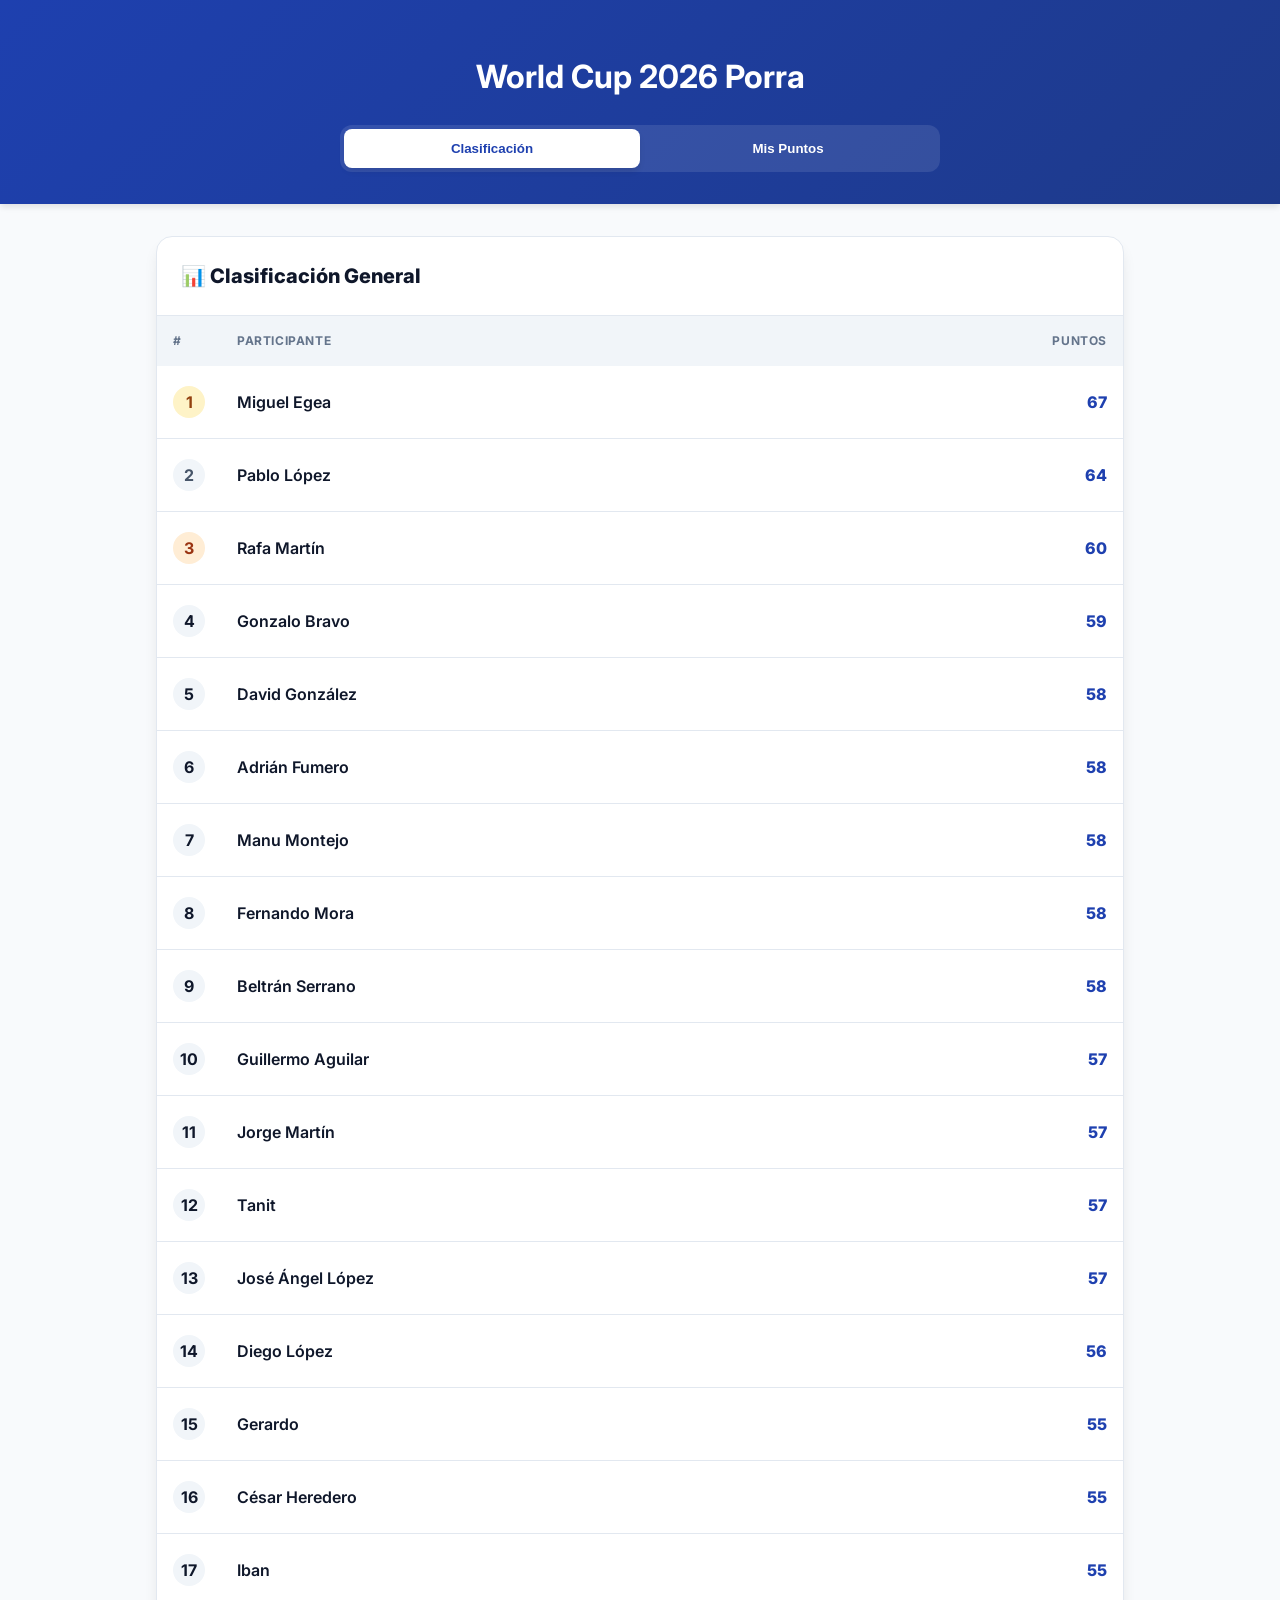
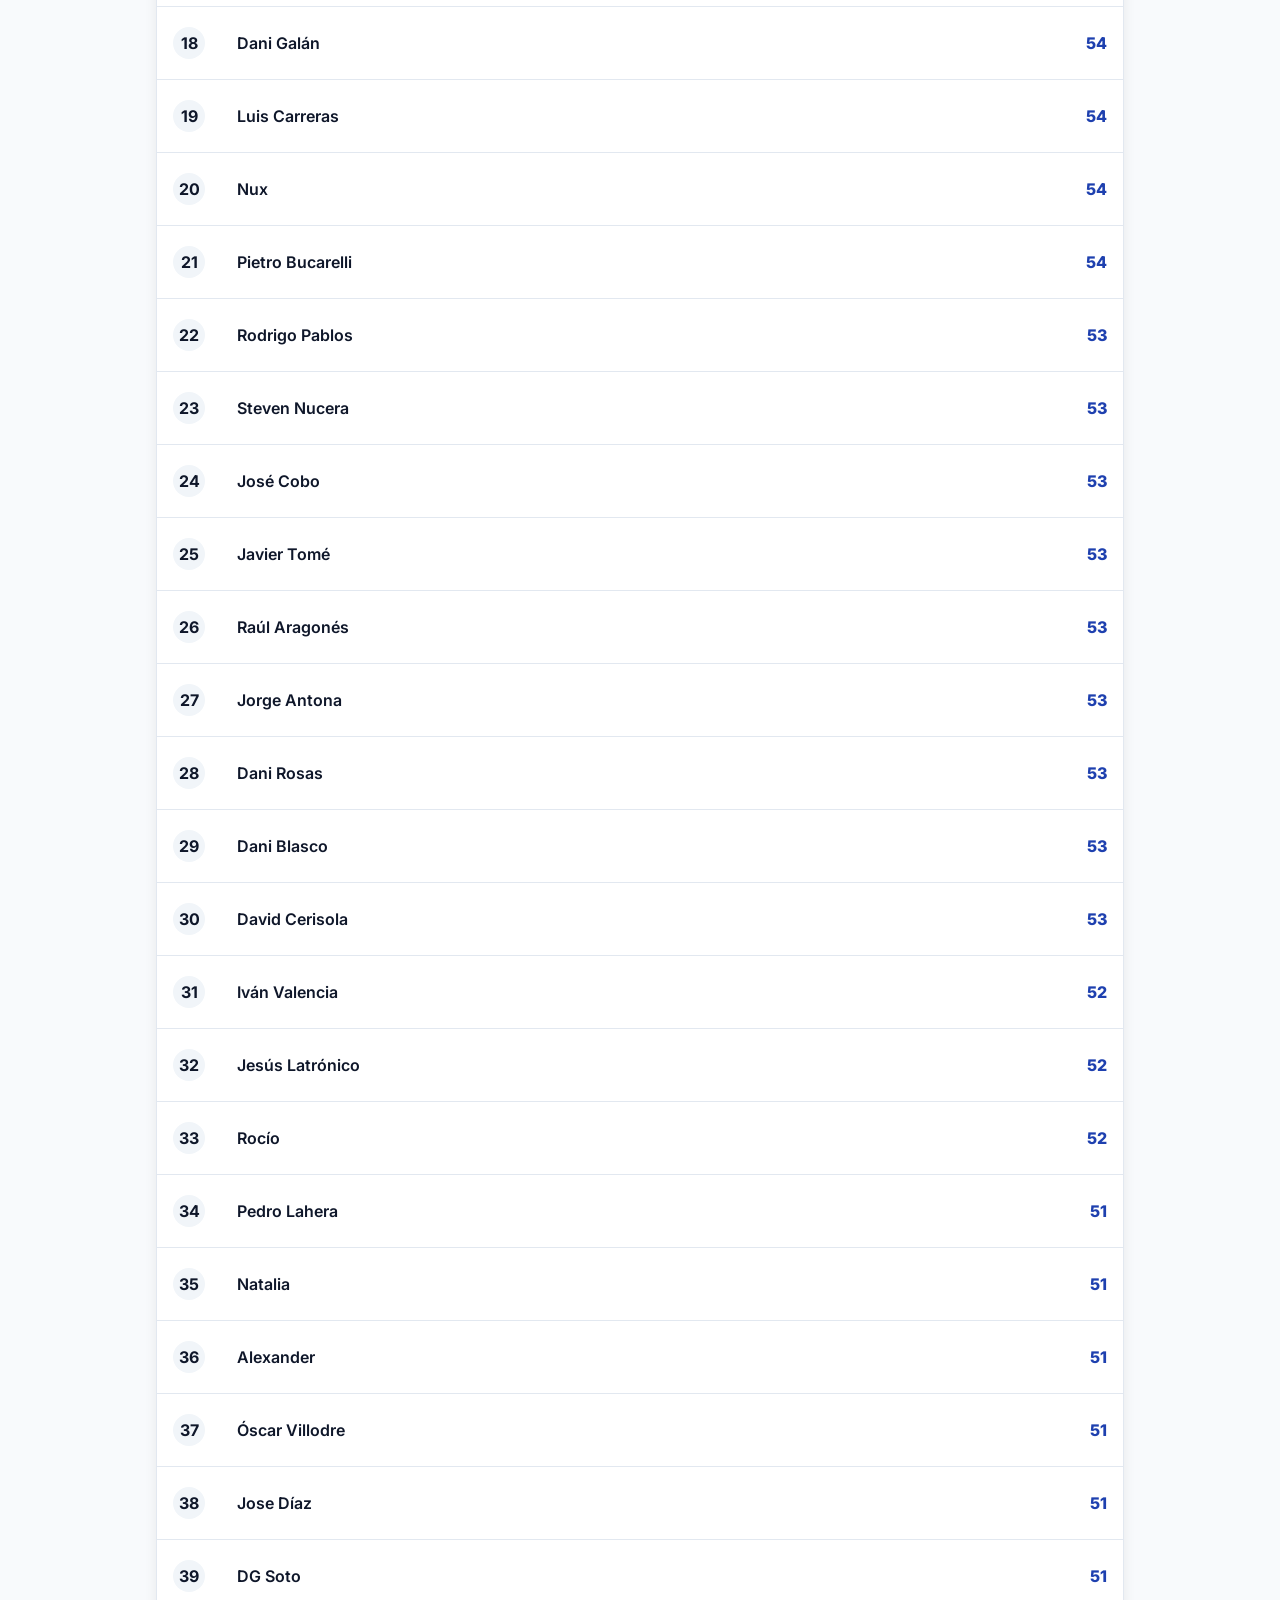
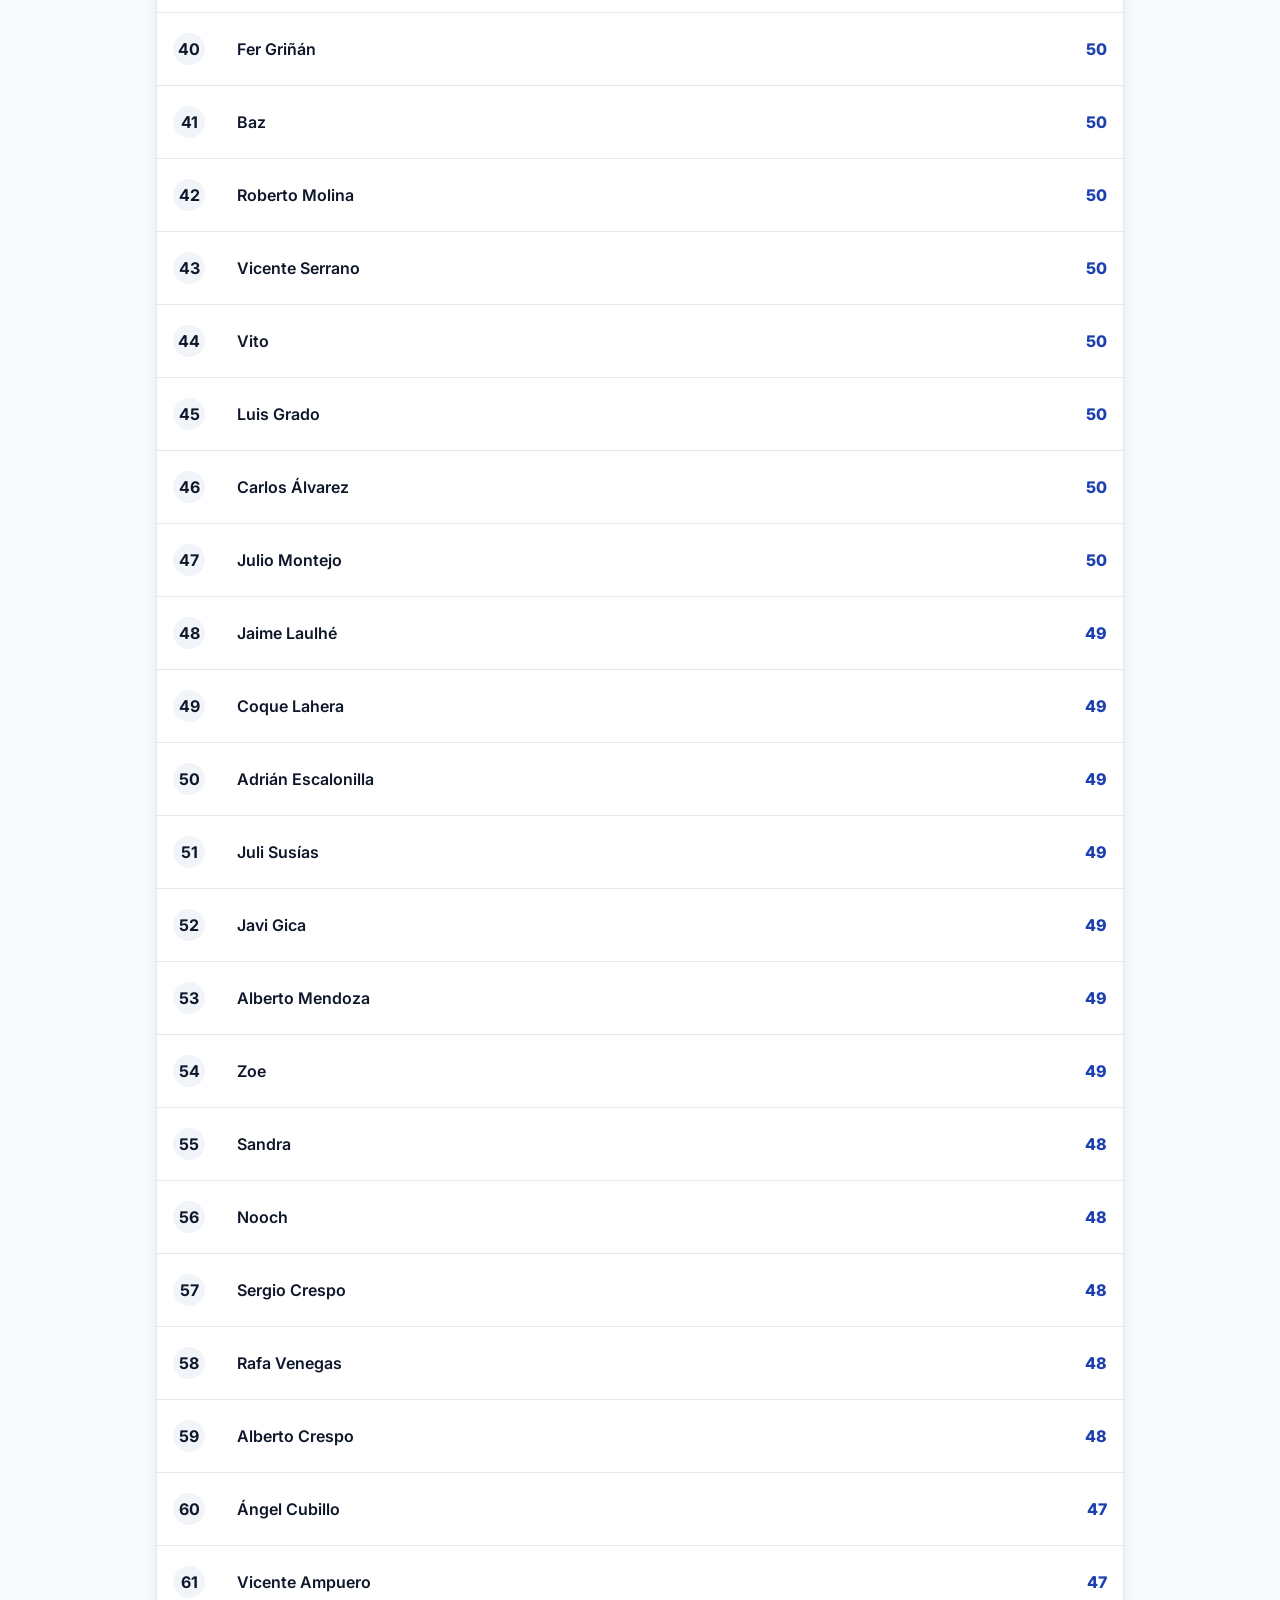
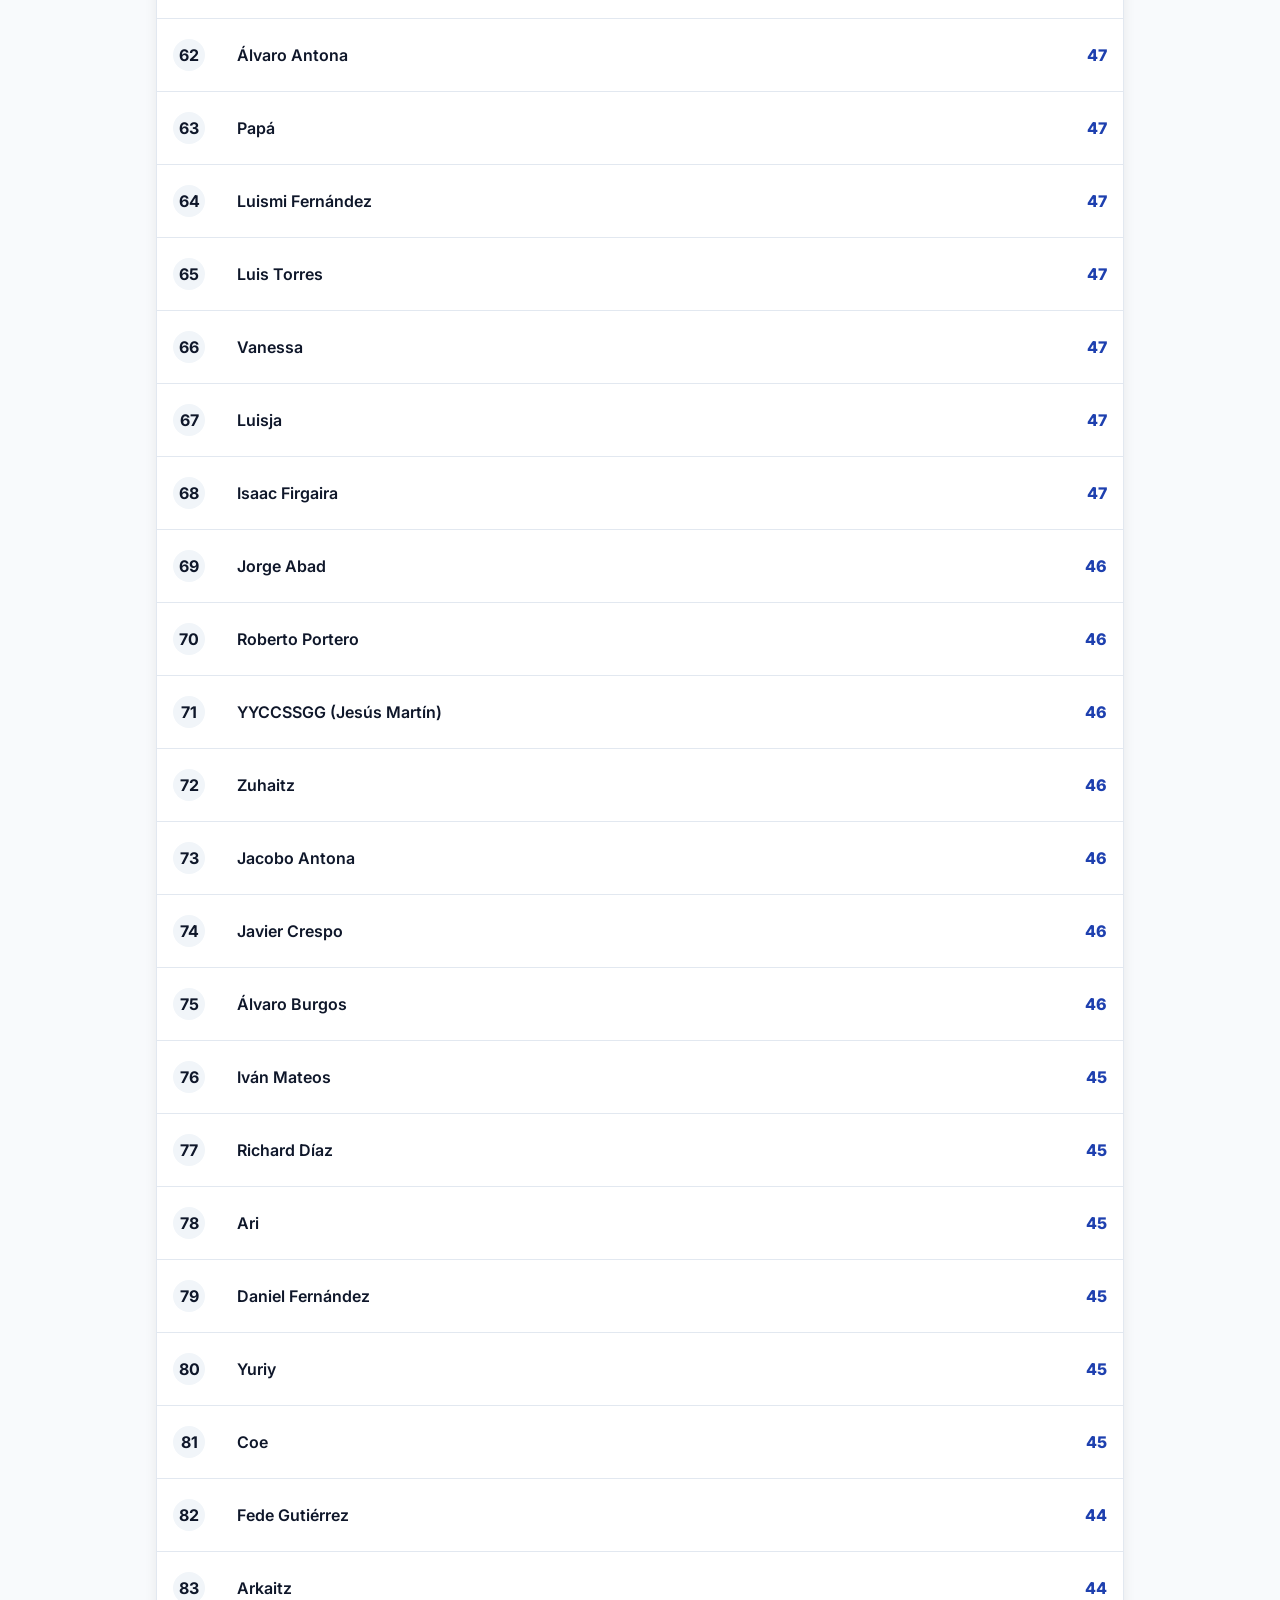
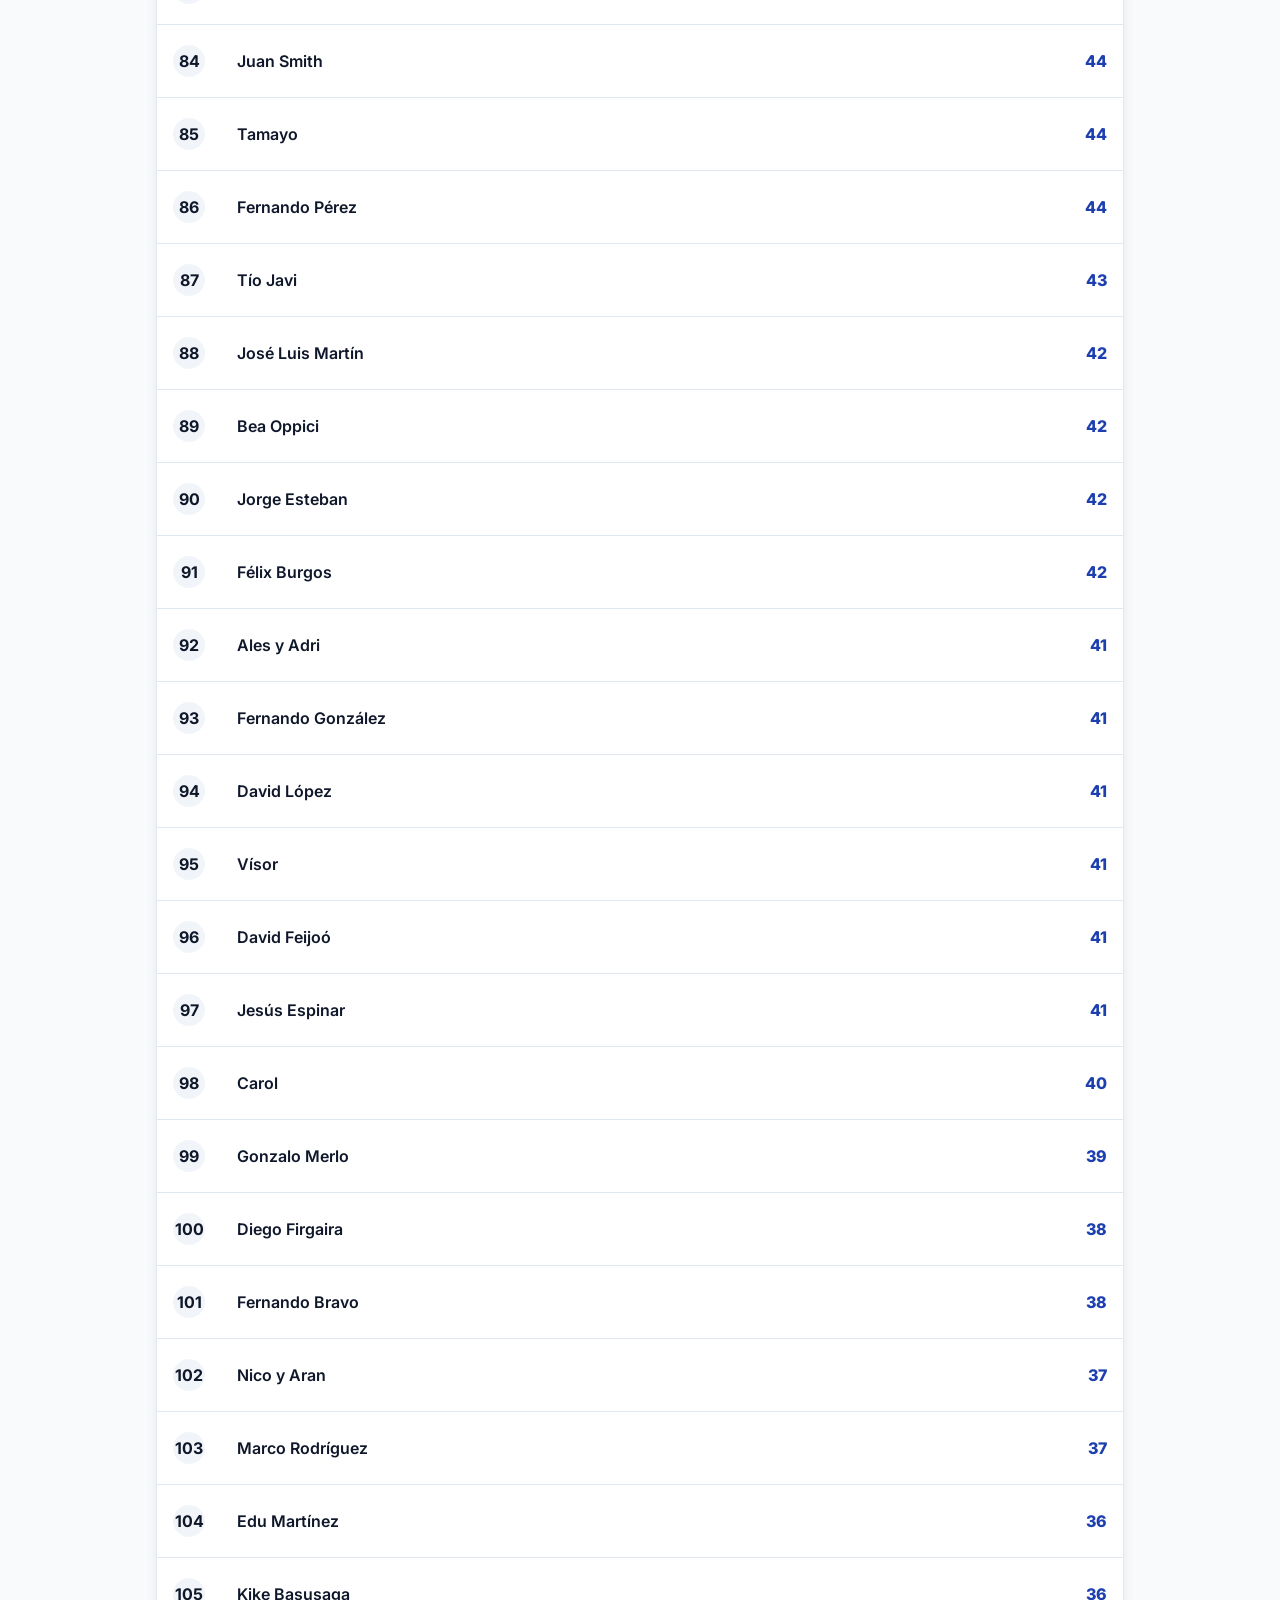
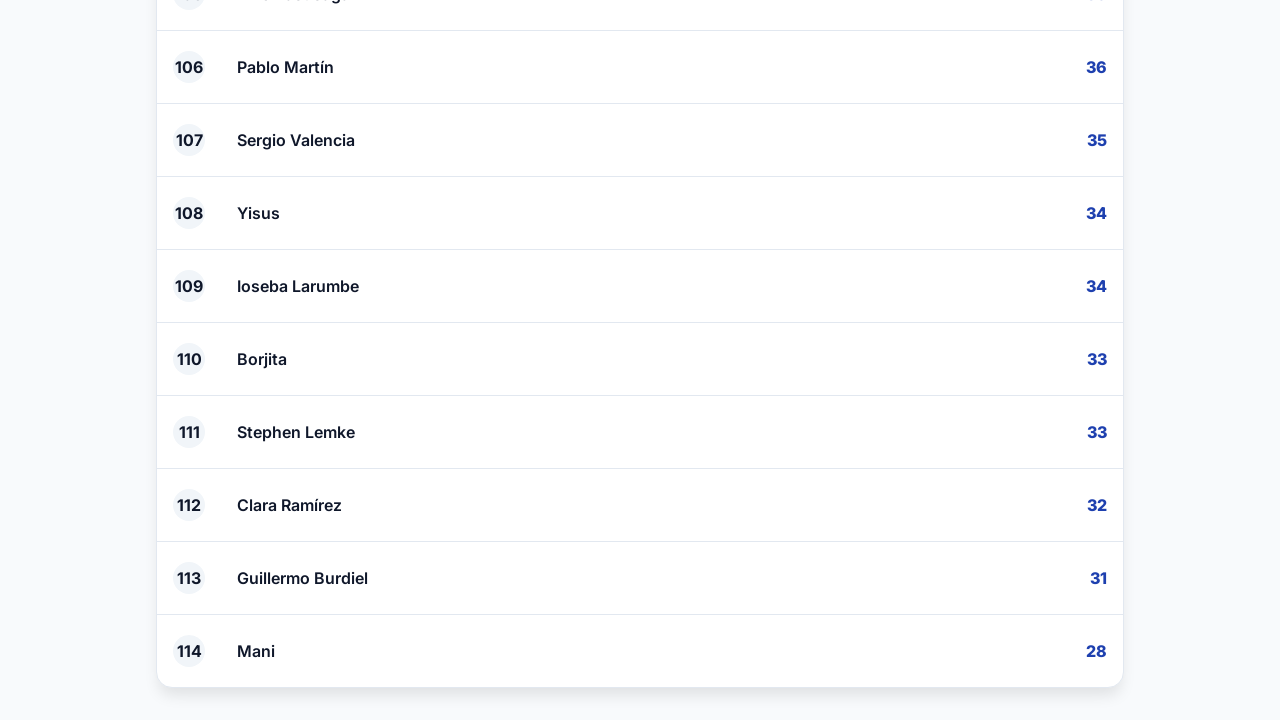
==== index.html @ b3665b9c "Update leaderboard and results [skip ci]" ====
<!DOCTYPE html>
<html lang="es">
<head>
    <meta charset="UTF-8">
    <meta name="viewport" content="width=device-width, initial-scale=1.0">
    <title>World Cup 2026 - Porra</title>
    <!-- Google Fonts -->
    <link href="https://fonts.googleapis.com/css2?family=Inter:wght@400;600;800&display=swap" rel="stylesheet">
    <style>
        :root {
            --primary: #1e40af;
            --primary-light: #3b82f6;
            --secondary: #be123c;
            --bg: #f8fafc;
            --card: #ffffff;
            --text-main: #0f172a;
            --text-muted: #64748b;
            --border: #e2e8f0;
            --accent: #f59e0b;
        }

        * { box-sizing: border-box; -webkit-tap-highlight-color: transparent; }
        
        body {
            font-family: 'Inter', sans-serif;
            background-color: var(--bg);
            color: var(--text-main);
            margin: 0;
            padding: 0;
            line-height: 1.5;
        }

        header {
            background: linear-gradient(135deg, var(--primary) 0%, #1e3a8a 100%);
            color: white;
            padding: 2rem 1rem;
            text-align: center;
            box-shadow: 0 4px 6px -1px rgb(0 0 0 / 0.1);
        }

        .nav-container {
            max-width: 600px;
            margin: 1.5rem auto 0;
            display: flex;
            background: rgba(255,255,255,0.1);
            border-radius: 12px;
            padding: 4px;
        }

        .nav-btn {
            flex: 1;
            border: none;
            background: none;
            color: white;
            padding: 0.75rem;
            font-weight: 600;
            border-radius: 8px;
            cursor: pointer;
            transition: all 0.2s;
        }

        .nav-btn.active {
            background: white;
            color: var(--primary);
            box-shadow: 0 4px 6px -1px rgb(0 0 0 / 0.1);
        }

        main {
            max-width: 1000px;
            margin: 2rem auto;
            padding: 0 1rem;
        }

        .card {
            background: var(--card);
            border-radius: 16px;
            box-shadow: 0 10px 15px -3px rgb(0 0 0 / 0.1);
            overflow: hidden;
            border: 1px solid var(--border);
        }

        .section-title {
            padding: 1.5rem;
            margin: 0;
            font-weight: 800;
            font-size: 1.25rem;
            display: flex;
            align-items: center;
            gap: 0.5rem;
            border-bottom: 1px solid var(--border);
        }

        .table-wrapper { overflow-x: auto; }

        table {
            width: 100%;
            border-collapse: collapse;
            text-align: left;
        }

        th {
            background: #f1f5f9;
            padding: 1rem;
            font-size: 0.75rem;
            text-transform: uppercase;
            letter-spacing: 0.05em;
            color: var(--text-muted);
        }

        td { padding: 1.25rem 1rem; border-bottom: 1px solid var(--border); }
        
        tr:last-child td { border-bottom: none; }

        /* Leaderboard Specific */
        .rank-badge {
            display: inline-flex;
            width: 32px;
            height: 32px;
            align-items: center;
            justify-content: center;
            border-radius: 50%;
            font-weight: bold;
            background: #f1f5f9;
        }
        .rank-1 { background: #fef3c7; color: #92400e; }
        .rank-2 { background: #f1f5f9; color: #475569; }
        .rank-3 { background: #ffedd5; color: #9a3412; }

        /* Selection Controls */
        .controls { padding: 1.5rem; background: #f8fafc; border-bottom: 1px solid var(--border); }
        
        select {
            width: 100%;
            padding: 0.75rem;
            border-radius: 8px;
            border: 1px solid var(--border);
            font-size: 1rem;
            background-color: white;
            cursor: pointer;
        }

        .summary-banner {
            display: flex;
            justify-content: space-between;
            align-items: center;
            padding: 1rem 1.5rem;
            background: #eff6ff;
            color: var(--primary);
            font-weight: 600;
        }

        /* Match specific row styling */
        .match-row { display: flex; flex-direction: column; gap: 0.25rem; }
        .team-name { font-weight: 600; }
        .score-pill {
            background: var(--primary);
            color: white;
            padding: 2px 8px;
            border-radius: 4px;
            font-size: 0.85rem;
            margin: 0 4px;
        }
        .points-tag {
            background: #dcfce7;
            color: #166534;
            padding: 4px 12px;
            border-radius: 9999px;
            font-size: 0.85rem;
            font-weight: 700;
        }

        /* Mobile Adjustments */
        @media (max-width: 640px) {
            header h1 { font-size: 1.5rem; }
            td, th { padding: 0.75rem 0.5rem; font-size: 0.9rem; }
            .desktop-only { display: none; }
            .nav-container { margin: 1rem 1rem 0; }
        }
    </style>
</head>
<body>
    <header>
        <h1>World Cup 2026 Porra</h1>
        <div class="nav-container">
            <button id="btn-leaderboard" class="nav-btn active" onclick="showSection('leaderboard')">Clasificación</button>
            <button id="btn-individual" class="nav-btn" onclick="showSection('individual')">Mis Puntos</button>
        </div>
    </header>

    <main>
        <!-- Leaderboard -->
        <div id="section-leaderboard" class="card">
            <h2 class="section-title">📊 Clasificación General</h2>
            <div class="table-wrapper">
                <table id="leaderboard-table">
                    <thead>
                        <tr>
                            <th style="width: 60px">#</th>
                            <th>Participante</th>
                            <th style="text-align: right">Puntos</th>
                        </tr>
                    </thead>
                    <tbody></tbody>
                </table>
            </div>
        </div>

        <!-- Individual -->
        <div id="section-individual" class="card" style="display: none;">
            <h2 class="section-title">👤 Resultados por Persona</h2>
            <div class="controls">
                <select id="user-selector" onchange="renderUser()"></select>
            </div>
            <div id="user-stats" class="summary-banner" style="display: none;">
                <span>Total de Puntos</span>
                <span id="total-pts-val">0</span>
            </div>
            <div class="table-wrapper">
                <table id="user-table">
                    <thead>
                        <tr>
                            <th>Partido</th>
                            <th class="desktop-only">Fase</th>
                            <th style="text-align: center">Puntos</th>
                        </tr>
                    </thead>
                    <tbody></tbody>
                </table>
            </div>
        </div>
    </main>

    <script>
        const appData = {"leaderboard": [{"Participante": "Miguel Egea", "Puntos": 67}, {"Participante": "Pablo L\u00f3pez", "Puntos": 64}, {"Participante": "Rafa Mart\u00edn", "Puntos": 60}, {"Participante": "Gonzalo Bravo", "Puntos": 59}, {"Participante": "David Gonz\u00e1lez", "Puntos": 58}, {"Participante": "Adri\u00e1n Fumero", "Puntos": 58}, {"Participante": "Manu Montejo", "Puntos": 58}, {"Participante": "Fernando Mora", "Puntos": 58}, {"Participante": "Beltr\u00e1n Serrano", "Puntos": 58}, {"Participante": "Guillermo Aguilar", "Puntos": 57}, {"Participante": "Jorge Mart\u00edn", "Puntos": 57}, {"Participante": "Tanit", "Puntos": 57}, {"Participante": "Jos\u00e9 \u00c1ngel L\u00f3pez", "Puntos": 57}, {"Participante": "Diego L\u00f3pez", "Puntos": 56}, {"Participante": "Gerardo", "Puntos": 55}, {"Participante": "C\u00e9sar Heredero", "Puntos": 55}, {"Participante": "Iban", "Puntos": 55}, {"Participante": "Dani Gal\u00e1n", "Puntos": 54}, {"Participante": "Luis Carreras", "Puntos": 54}, {"Participante": "Nux", "Puntos": 54}, {"Participante": "Pietro Bucarelli", "Puntos": 54}, {"Participante": "Rodrigo Pablos", "Puntos": 53}, {"Participante": "Steven Nucera", "Puntos": 53}, {"Participante": "Jos\u00e9 Cobo", "Puntos": 53}, {"Participante": "Javier Tom\u00e9", "Puntos": 53}, {"Participante": "Ra\u00fal Aragon\u00e9s", "Puntos": 53}, {"Participante": "Jorge Antona", "Puntos": 53}, {"Participante": "Dani Rosas", "Puntos": 53}, {"Participante": "Dani Blasco", "Puntos": 53}, {"Participante": "David Cerisola", "Puntos": 53}, {"Participante": "Iv\u00e1n Valencia", "Puntos": 52}, {"Participante": "Jes\u00fas Latr\u00f3nico", "Puntos": 52}, {"Participante": "Roc\u00edo", "Puntos": 52}, {"Participante": "Pedro Lahera", "Puntos": 51}, {"Participante": "Natalia", "Puntos": 51}, {"Participante": "Alexander", "Puntos": 51}, {"Participante": "\u00d3scar Villodre", "Puntos": 51}, {"Participante": "Jose D\u00edaz", "Puntos": 51}, {"Participante": "DG Soto", "Puntos": 51}, {"Participante": "Fer Gri\u00f1\u00e1n", "Puntos": 50}, {"Participante": "Baz", "Puntos": 50}, {"Participante": "Roberto Molina", "Puntos": 50}, {"Participante": "Vicente Serrano", "Puntos": 50}, {"Participante": "Vito", "Puntos": 50}, {"Participante": "Luis Grado", "Puntos": 50}, {"Participante": "Carlos \u00c1lvarez", "Puntos": 50}, {"Participante": "Julio Montejo", "Puntos": 50}, {"Participante": "Jaime Laulhe\u0301", "Puntos": 49}, {"Participante": "Coque Lahera", "Puntos": 49}, {"Participante": "Adri\u00e1n Escalonilla", "Puntos": 49}, {"Participante": "Juli Sus\u00edas", "Puntos": 49}, {"Participante": "Javi Gica", "Puntos": 49}, {"Participante": "Alberto Mendoza", "Puntos": 49}, {"Participante": "Zoe", "Puntos": 49}, {"Participante": "Sandra", "Puntos": 48}, {"Participante": "Nooch", "Puntos": 48}, {"Participante": "Sergio Crespo", "Puntos": 48}, {"Participante": "Rafa Venegas", "Puntos": 48}, {"Participante": "Alberto Crespo", "Puntos": 48}, {"Participante": "\u00c1ngel Cubillo", "Puntos": 47}, {"Participante": "Vicente Ampuero", "Puntos": 47}, {"Participante": "\u00c1lvaro Antona", "Puntos": 47}, {"Participante": "Pap\u00e1", "Puntos": 47}, {"Participante": "Luismi Fern\u00e1ndez", "Puntos": 47}, {"Participante": "Luis Torres", "Puntos": 47}, {"Participante": "Vanessa", "Puntos": 47}, {"Participante": "Luisja", "Puntos": 47}, {"Participante": "Isaac Firgaira", "Puntos": 47}, {"Participante": "Jorge Abad", "Puntos": 46}, {"Participante": "Roberto Portero", "Puntos": 46}, {"Participante": "YYCCSSGG (Jes\u00fas Mart\u00edn)", "Puntos": 46}, {"Participante": "Zuhaitz", "Puntos": 46}, {"Participante": "Jacobo Antona", "Puntos": 46}, {"Participante": "Javier Crespo", "Puntos": 46}, {"Participante": "\u00c1lvaro Burgos", "Puntos": 46}, {"Participante": "Iv\u00e1n Mateos", "Puntos": 45}, {"Participante": "Richard D\u00edaz", "Puntos": 45}, {"Participante": "Ari", "Puntos": 45}, {"Participante": "Daniel Fern\u00e1ndez", "Puntos": 45}, {"Participante": "Yuriy", "Puntos": 45}, {"Participante": "Coe", "Puntos": 45}, {"Participante": "Fede Guti\u00e9rrez", "Puntos": 44}, {"Participante": "Arkaitz", "Puntos": 44}, {"Participante": "Juan Smith", "Puntos": 44}, {"Participante": "Tamayo", "Puntos": 44}, {"Participante": "Fernando P\u00e9rez", "Puntos": 44}, {"Participante": "T\u00edo Javi", "Puntos": 43}, {"Participante": "Jos\u00e9 Luis Mart\u00edn", "Puntos": 42}, {"Participante": "Bea Oppici", "Puntos": 42}, {"Participante": "Jorge Esteban", "Puntos": 42}, {"Participante": "F\u00e9lix Burgos", "Puntos": 42}, {"Participante": "Ales y Adri", "Puntos": 41}, {"Participante": "Fernando Gonz\u00e1lez", "Puntos": 41}, {"Participante": "David L\u00f3pez", "Puntos": 41}, {"Participante": "V\u00edsor", "Puntos": 41}, {"Participante": "David Feijo\u00f3", "Puntos": 41}, {"Participante": "Jes\u00fas Espinar", "Puntos": 41}, {"Participante": "Carol", "Puntos": 40}, {"Participante": "Gonzalo Merlo", "Puntos": 39}, {"Participante": "Diego Firgaira", "Puntos": 38}, {"Participante": "Fernando Bravo", "Puntos": 38}, {"Participante": "Nico y Aran", "Puntos": 37}, {"Participante": "Marco Rodr\u00edguez", "Puntos": 37}, {"Participante": "Edu Mart\u00ednez", "Puntos": 36}, {"Participante": "Kike Basusaga", "Puntos": 36}, {"Participante": "Pablo Mart\u00edn", "Puntos": 36}, {"Participante": "Sergio Valencia", "Puntos": 35}, {"Participante": "Yisus", "Puntos": 34}, {"Participante": "Ioseba Larumbe", "Puntos": 34}, {"Participante": "Borjita", "Puntos": 33}, {"Participante": "Stephen Lemke", "Puntos": 33}, {"Participante": "Clara Ram\u00edrez", "Puntos": 32}, {"Participante": "Guillermo Burdiel", "Puntos": 31}, {"Participante": "Mani", "Puntos": 28}], "participants": ["Adri\u00e1n Escalonilla", "Adri\u00e1n Fumero", "Alberto Crespo", "Alberto Mendoza", "Ales y Adri", "Alexander", "Ari", "Arkaitz", "Baz", "Bea Oppici", "Beltr\u00e1n Serrano", "Borjita", "Carlos \u00c1lvarez", "Carol", "Clara Ram\u00edrez", "Coe", "Coque Lahera", "C\u00e9sar Heredero", "DG Soto", "Dani Blasco", "Dani Gal\u00e1n", "Dani Rosas", "Daniel Fern\u00e1ndez", "David Cerisola", "David Feijo\u00f3", "David Gonz\u00e1lez", "David L\u00f3pez", "Diego Firgaira", "Diego L\u00f3pez", "Edu Mart\u00ednez", "Fede Guti\u00e9rrez", "Fer Gri\u00f1\u00e1n", "Fernando Bravo", "Fernando Gonz\u00e1lez", "Fernando Mora", "Fernando P\u00e9rez", "F\u00e9lix Burgos", "Gerardo", "Gonzalo Bravo", "Gonzalo Merlo", "Guillermo Aguilar", "Guillermo Burdiel", "Iban", "Ioseba Larumbe", "Isaac Firgaira", "Iv\u00e1n Mateos", "Iv\u00e1n Valencia", "Jacobo Antona", "Jaime Laulhe\u0301", "Javi Gica", "Javier Crespo", "Javier Tom\u00e9", "Jes\u00fas Espinar", "Jes\u00fas Latr\u00f3nico", "Jorge Abad", "Jorge Antona", "Jorge Esteban", "Jorge Mart\u00edn", "Jose D\u00edaz", "Jos\u00e9 Cobo", "Jos\u00e9 Luis Mart\u00edn", "Jos\u00e9 \u00c1ngel L\u00f3pez", "Juan Smith", "Juli Sus\u00edas", "Julio Montejo", "Kike Basusaga", "Luis Carreras", "Luis Grado", "Luis Torres", "Luisja", "Luismi Fern\u00e1ndez", "Mani", "Manu Montejo", "Marco Rodr\u00edguez", "Miguel Egea", "Natalia", "Nico y Aran", "Nooch", "Nux", "Pablo L\u00f3pez", "Pablo Mart\u00edn", "Pap\u00e1", "Pedro Lahera", "Pietro Bucarelli", "Rafa Mart\u00edn", "Rafa Venegas", "Ra\u00fal Aragon\u00e9s", "Richard D\u00edaz", "Roberto Molina", "Roberto Portero", "Roc\u00edo", "Rodrigo Pablos", "Sandra", "Sergio Crespo", "Sergio Valencia", "Stephen Lemke", "Steven Nucera", "Tamayo", "Tanit", "T\u00edo Javi", "Vanessa", "Vicente Ampuero", "Vicente Serrano", "Vito", "V\u00edsor", "YYCCSSGG (Jes\u00fas Mart\u00edn)", "Yisus", "Yuriy", "Zoe", "Zuhaitz", "\u00c1lvaro Antona", "\u00c1lvaro Burgos", "\u00c1ngel Cubillo", "\u00d3scar Villodre"], "user_results": {"Ales y Adri": [{"ID": 1, "Participante": "Ales y Adri", "Tipo": "Fase de Grupos", "Equipo_Local": "Mexico", "Goles_Local": 2.0, "Goles_Visitante": 1.0, "Equipo_Visitante": "South Africa", "Puntos": 1}, {"ID": 2, "Participante": "Ales y Adri", "Tipo": "Fase de Grupos", "Equipo_Local": "Korea Republic", "Goles_Local": 1.0, "Goles_Visitante": 1.0, "Equipo_Visitante": "Czech Republic", "Puntos": 0}, {"ID": 3, "Participante": "Ales y Adri", "Tipo": "Fase de Grupos", "Equipo_Local": "Canada", "Goles_Local": 2.0, "Goles_Visitante": 1.0, "Equipo_Visitante": "Bosnia and Herzegovina", "Puntos": 0}, {"ID": 4, "Participante": "Ales y Adri", "Tipo": "Fase de Grupos", "Equipo_Local": "United States", "Goles_Local": 2.0, "Goles_Visitante": 0.0, "Equipo_Visitante": "Paraguay", "Puntos": 1}, {"ID": 5, "Participante": "Ales y Adri", "Tipo": "Fase de Grupos", "Equipo_Local": "Haiti", "Goles_Local": 1.0, "Goles_Visitante": 1.0, "Equipo_Visitante": "Scotland", "Puntos": 0}, {"ID": 6, "Participante": "Ales y Adri", "Tipo": "Fase de Grupos", "Equipo_Local": "Australia", "Goles_Local": 2.0, "Goles_Visitante": 1.0, "Equipo_Visitante": "Turkey", "Puntos": 1}, {"ID": 7, "Participante": "Ales y Adri", "Tipo": "Fase de Grupos", "Equipo_Local": "Brazil", "Goles_Local": 2.0, "Goles_Visitante": 1.0, "Equipo_Visitante": "Morocco", "Puntos": 0}, {"ID": 8, "Participante": "Ales y Adri", "Tipo": "Fase de Grupos", "Equipo_Local": "Qatar", "Goles_Local": 0.0, "Goles_Visitante": 2.0, "Equipo_Visitante": "Switzerland", "Puntos": 0}, {"ID": 9, "Participante": "Ales y Adri", "Tipo": "Fase de Grupos", "Equipo_Local": "Ivory Coast", "Goles_Local": 1.0, "Goles_Visitante": 1.0, "Equipo_Visitante": "Ecuador", "Puntos": 0}, {"ID": 10, "Participante": "Ales y Adri", "Tipo": "Fase de Grupos", "Equipo_Local": "Germany", "Goles_Local": 2.0, "Goles_Visitante": 0.0, "Equipo_Visitante": "Cura\u00e7ao", "Puntos": 1}, {"ID": 11, "Participante": "Ales y Adri", "Tipo": "Fase de Grupos", "Equipo_Local": "Netherlands", "Goles_Local": 2.0, "Goles_Visitante": 1.0, "Equipo_Visitante": "Japan", "Puntos": 0}, {"ID": 12, "Participante": "Ales y Adri", "Tipo": "Fase de Grupos", "Equipo_Local": "Sweden", "Goles_Local": 1.0, "Goles_Visitante": 0.0, "Equipo_Visitante": "Tunisia", "Puntos": 1}, {"ID": 13, "Participante": "Ales y Adri", "Tipo": "Fase de Grupos", "Equipo_Local": "Saudi Arabia", "Goles_Local": 0.0, "Goles_Visitante": 0.0, "Equipo_Visitante": "Uruguay", "Puntos": 1}, {"ID": 14, "Participante": "Ales y Adri", "Tipo": "Fase de Grupos", "Equipo_Local": "Spain", "Goles_Local": 3.0, "Goles_Visitante": 0.0, "Equipo_Visitante": "Cape Verde", "Puntos": 0}, {"ID": 15, "Participante": "Ales y Adri", "Tipo": "Fase de Grupos", "Equipo_Local": "Iran", "Goles_Local": 1.0, "Goles_Visitante": 0.0, "Equipo_Visitante": "New Zealand", "Puntos": 0}, {"ID": 16, "Participante": "Ales y Adri", "Tipo": "Fase de Grupos", "Equipo_Local": "Belgium", "Goles_Local": 2.0, "Goles_Visitante": 1.0, "Equipo_Visitante": "Egypt", "Puntos": 0}, {"ID": 17, "Participante": "Ales y Adri", "Tipo": "Fase de Grupos", "Equipo_Local": "France", "Goles_Local": 3.0, "Goles_Visitante": 2.0, "Equipo_Visitante": "Senegal", "Puntos": 1}, {"ID": 18, "Participante": "Ales y Adri", "Tipo": "Fase de Grupos", "Equipo_Local": "Iraq", "Goles_Local": 1.0, "Goles_Visitante": 1.0, "Equipo_Visitante": "Norway", "Puntos": 0}, {"ID": 19, "Participante": "Ales y Adri", "Tipo": "Fase de Grupos", "Equipo_Local": "Argentina", "Goles_Local": 2.0, "Goles_Visitante": 1.0, "Equipo_Visitante": "Algeria", "Puntos": 1}, {"ID": 20, "Participante": "Ales y Adri", "Tipo": "Fase de Grupos", "Equipo_Local": "Austria", "Goles_Local": 2.0, "Goles_Visitante": 1.0, "Equipo_Visitante": "Jordan", "Puntos": 1}, {"ID": 21, "Participante": "Ales y Adri", "Tipo": "Fase de Grupos", "Equipo_Local": "Ghana", "Goles_Local": 1.0, "Goles_Visitante": 1.0, "Equipo_Visitante": "Panama", "Puntos": 3}, {"ID": 22, "Participante": "Ales y Adri", "Tipo": "Fase de Grupos", "Equipo_Local": "England", "Goles_Local": 2.0, "Goles_Visitante": 1.0, "Equipo_Visitante": "Croatia", "Puntos": 1}, {"ID": 23, "Participante": "Ales y Adri", "Tipo": "Fase de Grupos", "Equipo_Local": "Portugal", "Goles_Local": 3.0, "Goles_Visitante": 1.0, "Equipo_Visitante": "DR Congo", "Puntos": 0}, {"ID": 24, "Participante": "Ales y Adri", "Tipo": "Fase de Grupos", "Equipo_Local": "Uzbekistan", "Goles_Local": 0.0, "Goles_Visitante": 1.0, "Equipo_Visitante": "Colombia", "Puntos": 0}, {"ID": 25, "Participante": "Ales y Adri", "Tipo": "Fase de Grupos", "Equipo_Local": "Czech Republic", "Goles_Local": 1.0, "Goles_Visitante": 1.0, "Equipo_Visitante": "South Africa", "Puntos": 0}, {"ID": 26, "Participante": "Ales y Adri", "Tipo": "Fase de Grupos", "Equipo_Local": "Switzerland", "Goles_Local": 1.0, "Goles_Visitante": 0.0, "Equipo_Visitante": "Bosnia and Herzegovina", "Puntos": 1}, {"ID": 27, "Participante": "Ales y Adri", "Tipo": "Fase de Grupos", "Equipo_Local": "Canada", "Goles_Local": 2.0, "Goles_Visitante": 1.0, "Equipo_Visitante": "Qatar", "Puntos": 1}, {"ID": 28, "Participante": "Ales y Adri", "Tipo": "Fase de Grupos", "Equipo_Local": "Mexico", "Goles_Local": 2.0, "Goles_Visitante": 1.0, "Equipo_Visitante": "Korea Republic", "Puntos": 0}, {"ID": 29, "Participante": "Ales y Adri", "Tipo": "Fase de Grupos", "Equipo_Local": "Brazil", "Goles_Local": 2.0, "Goles_Visitante": 0.0, "Equipo_Visitante": "Haiti", "Puntos": 1}, {"ID": 30, "Participante": "Ales y Adri", "Tipo": "Fase de Grupos", "Equipo_Local": "Scotland", "Goles_Local": 0.0, "Goles_Visitante": 1.0, "Equipo_Visitante": "Morocco", "Puntos": 3}, {"ID": 31, "Participante": "Ales y Adri", "Tipo": "Fase de Grupos", "Equipo_Local": "United States", "Goles_Local": 1.0, "Goles_Visitante": 1.0, "Equipo_Visitante": "Australia", "Puntos": 0}, {"ID": 32, "Participante": "Ales y Adri", "Tipo": "Fase de Grupos", "Equipo_Local": "Turkey", "Goles_Local": 0.0, "Goles_Visitante": 0.0, "Equipo_Visitante": "Paraguay", "Puntos": 0}, {"ID": 33, "Participante": "Ales y Adri", "Tipo": "Fase de Grupos", "Equipo_Local": "Germany", "Goles_Local": 1.0, "Goles_Visitante": 0.0, "Equipo_Visitante": "Ivory Coast", "Puntos": 1}, {"ID": 34, "Participante": "Ales y Adri", "Tipo": "Fase de Grupos", "Equipo_Local": "Ecuador", "Goles_Local": 1.0, "Goles_Visitante": 0.0, "Equipo_Visitante": "Cura\u00e7ao", "Puntos": 0}, {"ID": 35, "Participante": "Ales y Adri", "Tipo": "Fase de Grupos", "Equipo_Local": "Netherlands", "Goles_Local": 0.0, "Goles_Visitante": 1.0, "Equipo_Visitante": "Sweden", "Puntos": 0}, {"ID": 36, "Participante": "Ales y Adri", "Tipo": "Fase de Grupos", "Equipo_Local": "Tunisia", "Goles_Local": 1.0, "Goles_Visitante": 2.0, "Equipo_Visitante": "Japan", "Puntos": 1}, {"ID": 37, "Participante": "Ales y Adri", "Tipo": "Fase de Grupos", "Equipo_Local": "Uruguay", "Goles_Local": 1.0, "Goles_Visitante": 0.0, "Equipo_Visitante": "Cape Verde", "Puntos": 0}, {"ID": 38, "Participante": "Ales y Adri", "Tipo": "Fase de Grupos", "Equipo_Local": "Spain", "Goles_Local": 2.0, "Goles_Visitante": 0.0, "Equipo_Visitante": "Saudi Arabia", "Puntos": 0}, {"ID": 39, "Participante": "Ales y Adri", "Tipo": "Fase de Grupos", "Equipo_Local": "Belgium", "Goles_Local": 1.0, "Goles_Visitante": 1.0, "Equipo_Visitante": "Iran", "Puntos": 0}, {"ID": 40, "Participante": "Ales y Adri", "Tipo": "Fase de Grupos", "Equipo_Local": "New Zealand", "Goles_Local": 0.0, "Goles_Visitante": 1.0, "Equipo_Visitante": "Egypt", "Puntos": 0}, {"ID": 41, "Participante": "Ales y Adri", "Tipo": "Fase de Grupos", "Equipo_Local": "Norway", "Goles_Local": 1.0, "Goles_Visitante": 2.0, "Equipo_Visitante": "Senegal", "Puntos": 0}, {"ID": 42, "Participante": "Ales y Adri", "Tipo": "Fase de Grupos", "Equipo_Local": "France", "Goles_Local": 2.0, "Goles_Visitante": 1.0, "Equipo_Visitante": "Iraq", "Puntos": 1}, {"ID": 43, "Participante": "Ales y Adri", "Tipo": "Fase de Grupos", "Equipo_Local": "Argentina", "Goles_Local": 1.0, "Goles_Visitante": 0.0, "Equipo_Visitante": "Austria", "Puntos": 1}, {"ID": 44, "Participante": "Ales y Adri", "Tipo": "Fase de Grupos", "Equipo_Local": "Jordan", "Goles_Local": 1.0, "Goles_Visitante": 1.0, "Equipo_Visitante": "Algeria", "Puntos": 0}, {"ID": 45, "Participante": "Ales y Adri", "Tipo": "Fase de Grupos", "Equipo_Local": "England", "Goles_Local": 2.0, "Goles_Visitante": 0.0, "Equipo_Visitante": "Ghana", "Puntos": 1}, {"ID": 46, "Participante": "Ales y Adri", "Tipo": "Fase de Grupos", "Equipo_Local": "Panama", "Goles_Local": 0.0, "Goles_Visitante": 1.0, "Equipo_Visitante": "Croatia", "Puntos": 3}, {"ID": 47, "Participante": "Ales y Adri", "Tipo": "Fase de Grupos", "Equipo_Local": "Portugal", "Goles_Local": 2.0, "Goles_Visitante": 0.0, "Equipo_Visitante": "Uzbekistan", "Puntos": 1}, {"ID": 48, "Participante": "Ales y Adri", "Tipo": "Fase de Grupos", "Equipo_Local": "Colombia", "Goles_Local": 1.0, "Goles_Visitante": 0.0, "Equipo_Visitante": "DR Congo", "Puntos": 0}, {"ID": 49, "Participante": "Ales y Adri", "Tipo": "Fase de Grupos", "Equipo_Local": "Scotland", "Goles_Local": 0.0, "Goles_Visitante": 2.0, "Equipo_Visitante": "Brazil", "Puntos": 1}, {"ID": 50, "Participante": "Ales y Adri", "Tipo": "Fase de Grupos", "Equipo_Local": "Morocco", "Goles_Local": 2.0, "Goles_Visitante": 1.0, "Equipo_Visitante": "Haiti", "Puntos": 1}, {"ID": 51, "Participante": "Ales y Adri", "Tipo": "Fase de Grupos", "Equipo_Local": "Switzerland", "Goles_Local": 1.0, "Goles_Visitante": 1.0, "Equipo_Visitante": "Canada", "Puntos": 0}, {"ID": 52, "Participante": "Ales y Adri", "Tipo": "Fase de Grupos", "Equipo_Local": "Bosnia and Herzegovina", "Goles_Local": 0.0, "Goles_Visitante": 0.0, "Equipo_Visitante": "Qatar", "Puntos": 0}, {"ID": 53, "Participante": "Ales y Adri", "Tipo": "Fase de Grupos", "Equipo_Local": "Czech Republic", "Goles_Local": 2.0, "Goles_Visitante": 2.0, "Equipo_Visitante": "Mexico", "Puntos": 0}, {"ID": 54, "Participante": "Ales y Adri", "Tipo": "Fase de Grupos", "Equipo_Local": "South Africa", "Goles_Local": 1.0, "Goles_Visitante": 0.0, "Equipo_Visitante": "Korea Republic", "Puntos": 1}, {"ID": 55, "Participante": "Ales y Adri", "Tipo": "Fase de Grupos", "Equipo_Local": "Cura\u00e7ao", "Goles_Local": 1.0, "Goles_Visitante": 2.0, "Equipo_Visitante": "Ivory Coast", "Puntos": 1}, {"ID": 56, "Participante": "Ales y Adri", "Tipo": "Fase de Grupos", "Equipo_Local": "Ecuador", "Goles_Local": 1.0, "Goles_Visitante": 2.0, "Equipo_Visitante": "Germany", "Puntos": 0}, {"ID": 57, "Participante": "Ales y Adri", "Tipo": "Fase de Grupos", "Equipo_Local": "Japan", "Goles_Local": 1.0, "Goles_Visitante": 0.0, "Equipo_Visitante": "Sweden", "Puntos": 0}, {"ID": 58, "Participante": "Ales y Adri", "Tipo": "Fase de Grupos", "Equipo_Local": "Tunisia", "Goles_Local": 0.0, "Goles_Visitante": 1.0, "Equipo_Visitante": "Netherlands", "Puntos": 0}, {"ID": 59, "Participante": "Ales y Adri", "Tipo": "Fase de Grupos", "Equipo_Local": "Turkey", "Goles_Local": 2.0, "Goles_Visitante": 2.0, "Equipo_Visitante": "United States", "Puntos": 1}, {"ID": 60, "Participante": "Ales y Adri", "Tipo": "Fase de Grupos", "Equipo_Local": "Paraguay", "Goles_Local": 0.0, "Goles_Visitante": 2.0, "Equipo_Visitante": "Australia", "Puntos": 1}, {"ID": 61, "Participante": "Ales y Adri", "Tipo": "Fase de Grupos", "Equipo_Local": "Norway", "Goles_Local": 1.0, "Goles_Visitante": 2.0, "Equipo_Visitante": "France", "Puntos": 0}, {"ID": 62, "Participante": "Ales y Adri", "Tipo": "Fase de Grupos", "Equipo_Local": "Senegal", "Goles_Local": 2.0, "Goles_Visitante": 1.0, "Equipo_Visitante": "Iraq", "Puntos": 0}, {"ID": 63, "Participante": "Ales y Adri", "Tipo": "Fase de Grupos", "Equipo_Local": "Egypt", "Goles_Local": 2.0, "Goles_Visitante": 1.0, "Equipo_Visitante": "Iran", "Puntos": 0}, {"ID": 64, "Participante": "Ales y Adri", "Tipo": "Fase de Grupos", "Equipo_Local": "New Zealand", "Goles_Local": 1.0, "Goles_Visitante": 0.0, "Equipo_Visitante": "Belgium", "Puntos": 0}, {"ID": 65, "Participante": "Ales y Adri", "Tipo": "Fase de Grupos", "Equipo_Local": "Cape Verde", "Goles_Local": 1.0, "Goles_Visitante": 1.0, "Equipo_Visitante": "Saudi Arabia", "Puntos": 1}, {"ID": 66, "Participante": "Ales y Adri", "Tipo": "Fase de Grupos", "Equipo_Local": "Uruguay", "Goles_Local": 1.0, "Goles_Visitante": 3.0, "Equipo_Visitante": "Spain", "Puntos": 1}, {"ID": 67, "Participante": "Ales y Adri", "Tipo": "Fase de Grupos", "Equipo_Local": "Panama", "Goles_Local": 2.0, "Goles_Visitante": 2.0, "Equipo_Visitante": "England", "Puntos": 0}, {"ID": 68, "Participante": "Ales y Adri", "Tipo": "Fase de Grupos", "Equipo_Local": "Croatia", "Goles_Local": 2.0, "Goles_Visitante": 1.0, "Equipo_Visitante": "Ghana", "Puntos": 3}, {"ID": 69, "Participante": "Ales y Adri", "Tipo": "Fase de Grupos", "Equipo_Local": "Algeria", "Goles_Local": 1.0, "Goles_Visitante": 1.0, "Equipo_Visitante": "Austria", "Puntos": 1}, {"ID": 70, "Participante": "Ales y Adri", "Tipo": "Fase de Grupos", "Equipo_Local": "Jordan", "Goles_Local": 1.0, "Goles_Visitante": 2.0, "Equipo_Visitante": "Argentina", "Puntos": 1}, {"ID": 71, "Participante": "Ales y Adri", "Tipo": "Fase de Grupos", "Equipo_Local": "Colombia", "Goles_Local": 0.0, "Goles_Visitante": 2.0, "Equipo_Visitante": "Portugal", "Puntos": 0}, {"ID": 72, "Participante": "Ales y Adri", "Tipo": "Fase de Grupos", "Equipo_Local": "DR Congo", "Goles_Local": 0.0, "Goles_Visitante": 0.0, "Equipo_Visitante": "Uzbekistan", "Puntos": 0}, {"ID": 73, "Participante": "Ales y Adri", "Tipo": "Round of 32", "Equipo_Local": "Germany", "Goles_Local": 1.0, "Goles_Visitante": 0.0, "Equipo_Visitante": "Turkey", "Puntos": 0}, {"ID": 74, "Participante": "Ales y Adri", "Tipo": "Round of 32", "Equipo_Local": "France", "Goles_Local": 1.0, "Goles_Visitante": 0.0, "Equipo_Visitante": "Sweden", "Puntos": 0}, {"ID": 75, "Participante": "Ales y Adri", "Tipo": "Round of 32", "Equipo_Local": "South Africa", "Goles_Local": 0.0, "Goles_Visitante": 1.0, "Equipo_Visitante": "Canada", "Puntos": 0}, {"ID": 76, "Participante": "Ales y Adri", "Tipo": "Round of 32", "Equipo_Local": "Netherlands", "Goles_Local": 0.0, "Goles_Visitante": 1.0, "Equipo_Visitante": "Morocco", "Puntos": 0}, {"ID": 77, "Participante": "Ales y Adri", "Tipo": "Round of 32", "Equipo_Local": "Colombia", "Goles_Local": 1.0, "Goles_Visitante": 0.0, "Equipo_Visitante": "Croatia", "Puntos": 0}, {"ID": 78, "Participante": "Ales y Adri", "Tipo": "Round of 32", "Equipo_Local": "Spain", "Goles_Local": 1.0, "Goles_Visitante": 0.0, "Equipo_Visitante": "Austria", "Puntos": 0}, {"ID": 79, "Participante": "Ales y Adri", "Tipo": "Round of 32", "Equipo_Local": "Australia", "Goles_Local": 1.0, "Goles_Visitante": 0.0, "Equipo_Visitante": "Algeria", "Puntos": 0}, {"ID": 80, "Participante": "Ales y Adri", "Tipo": "Round of 32", "Equipo_Local": "Egypt", "Goles_Local": 0.0, "Goles_Visitante": 1.0, "Equipo_Visitante": "Czech Republic", "Puntos": 0}, {"ID": 81, "Participante": "Ales y Adri", "Tipo": "Round of 32", "Equipo_Local": "Brazil", "Goles_Local": 1.0, "Goles_Visitante": 0.0, "Equipo_Visitante": "Japan", "Puntos": 0}, {"ID": 82, "Participante": "Ales y Adri", "Tipo": "Round of 32", "Equipo_Local": "Ecuador", "Goles_Local": 0.0, "Goles_Visitante": 1.0, "Equipo_Visitante": "Senegal", "Puntos": 0}, {"ID": 83, "Participante": "Ales y Adri", "Tipo": "Round of 32", "Equipo_Local": "Mexico", "Goles_Local": 1.0, "Goles_Visitante": 0.0, "Equipo_Visitante": "Saudi Arabia", "Puntos": 0}, {"ID": 84, "Participante": "Ales y Adri", "Tipo": "Round of 32", "Equipo_Local": "England", "Goles_Local": 1.0, "Goles_Visitante": 0.0, "Equipo_Visitante": "Ivory Coast", "Puntos": 0}, {"ID": 85, "Participante": "Ales y Adri", "Tipo": "Round of 32", "Equipo_Local": "Argentina", "Goles_Local": 1.0, "Goles_Visitante": 0.0, "Equipo_Visitante": "Uruguay", "Puntos": 0}, {"ID": 86, "Participante": "Ales y Adri", "Tipo": "Round of 32", "Equipo_Local": "United States", "Goles_Local": 1.0, "Goles_Visitante": 0.0, "Equipo_Visitante": "Belgium", "Puntos": 0}, {"ID": 87, "Participante": "Ales y Adri", "Tipo": "Round of 32", "Equipo_Local": "Switzerland", "Goles_Local": 1.0, "Goles_Visitante": 0.0, "Equipo_Visitante": "Iran", "Puntos": 0}, {"ID": 88, "Participante": "Ales y Adri", "Tipo": "Round of 32", "Equipo_Local": "Portugal", "Goles_Local": 1.0, "Goles_Visitante": 0.0, "Equipo_Visitante": "Panama", "Puntos": 0}, {"ID": 89, "Participante": "Ales y Adri", "Tipo": "Round of 16", "Equipo_Local": "Germany", "Goles_Local": 0.0, "Goles_Visitante": 1.0, "Equipo_Visitante": "France", "Puntos": 0}, {"ID": 90, "Participante": "Ales y Adri", "Tipo": "Round of 16", "Equipo_Local": "Canada", "Goles_Local": 1.0, "Goles_Visitante": 0.0, "Equipo_Visitante": "Morocco", "Puntos": 0}, {"ID": 91, "Participante": "Ales y Adri", "Tipo": "Round of 16", "Equipo_Local": "Colombia", "Goles_Local": 0.0, "Goles_Visitante": 1.0, "Equipo_Visitante": "Spain", "Puntos": 0}, {"ID": 92, "Participante": "Ales y Adri", "Tipo": "Round of 16", "Equipo_Local": "Australia", "Goles_Local": 1.0, "Goles_Visitante": 0.0, "Equipo_Visitante": "Czech Republic", "Puntos": 0}, {"ID": 93, "Participante": "Ales y Adri", "Tipo": "Round of 16", "Equipo_Local": "Brazil", "Goles_Local": 1.0, "Goles_Visitante": 0.0, "Equipo_Visitante": "Senegal", "Puntos": 0}, {"ID": 94, "Participante": "Ales y Adri", "Tipo": "Round of 16", "Equipo_Local": "Mexico", "Goles_Local": 1.0, "Goles_Visitante": 0.0, "Equipo_Visitante": "England", "Puntos": 0}, {"ID": 95, "Participante": "Ales y Adri", "Tipo": "Round of 16", "Equipo_Local": "Argentina", "Goles_Local": 1.0, "Goles_Visitante": 0.0, "Equipo_Visitante": "United States", "Puntos": 0}, {"ID": 96, "Participante": "Ales y Adri", "Tipo": "Round of 16", "Equipo_Local": "Switzerland", "Goles_Local": 0.0, "Goles_Visitante": 1.0, "Equipo_Visitante": "Portugal", "Puntos": 0}, {"ID": 97, "Participante": "Ales y Adri", "Tipo": "Quarterfinals", "Equipo_Local": "France", "Goles_Local": 1.0, "Goles_Visitante": 0.0, "Equipo_Visitante": "Canada", "Puntos": 0}, {"ID": 98, "Participante": "Ales y Adri", "Tipo": "Quarterfinals", "Equipo_Local": "Spain", "Goles_Local": 1.0, "Goles_Visitante": 0.0, "Equipo_Visitante": "Australia", "Puntos": 0}, {"ID": 99, "Participante": "Ales y Adri", "Tipo": "Quarterfinals", "Equipo_Local": "Brazil", "Goles_Local": 1.0, "Goles_Visitante": 0.0, "Equipo_Visitante": "Mexico", "Puntos": 0}, {"ID": 100, "Participante": "Ales y Adri", "Tipo": "Quarterfinals", "Equipo_Local": "Argentina", "Goles_Local": 1.0, "Goles_Visitante": 0.0, "Equipo_Visitante": "Portugal", "Puntos": 0}, {"ID": 101, "Participante": "Ales y Adri", "Tipo": "Semi-Finals", "Equipo_Local": "France", "Goles_Local": 0.0, "Goles_Visitante": 1.0, "Equipo_Visitante": "Spain", "Puntos": 0}, {"ID": 102, "Participante": "Ales y Adri", "Tipo": "Semi-Finals", "Equipo_Local": "Brazil", "Goles_Local": 0.0, "Goles_Visitante": 1.0, "Equipo_Visitante": "Argentina", "Puntos": 0}, {"ID": 103, "Participante": "Ales y Adri", "Tipo": "Semi-Finals", "Equipo_Local": "Spain", "Goles_Local": 1.0, "Goles_Visitante": 0.0, "Equipo_Visitante": "Argentina", "Puntos": 0}, {"ID": 104, "Participante": "Ales y Adri", "Tipo": "Semi-Finals", "Equipo_Local": "France", "Goles_Local": 0.0, "Goles_Visitante": 1.0, "Equipo_Visitante": "Brazil", "Puntos": 0}, {"ID": 105, "Participante": "Ales y Adri", "Tipo": "Final", "Equipo_Local": "Spain", "Goles_Local": 1.0, "Goles_Visitante": 0.0, "Equipo_Visitante": "Argentina", "Puntos": 0}], "Sandra": [{"ID": 1, "Participante": "Sandra", "Tipo": "Fase de Grupos", "Equipo_Local": "Mexico", "Goles_Local": 2.0, "Goles_Visitante": 0.0, "Equipo_Visitante": "South Africa", "Puntos": 3}, {"ID": 2, "Participante": "Sandra", "Tipo": "Fase de Grupos", "Equipo_Local": "Korea Republic", "Goles_Local": 1.0, "Goles_Visitante": 1.0, "Equipo_Visitante": "Czech Republic", "Puntos": 0}, {"ID": 3, "Participante": "Sandra", "Tipo": "Fase de Grupos", "Equipo_Local": "Canada", "Goles_Local": 0.0, "Goles_Visitante": 1.0, "Equipo_Visitante": "Bosnia and Herzegovina", "Puntos": 0}, {"ID": 4, "Participante": "Sandra", "Tipo": "Fase de Grupos", "Equipo_Local": "United States", "Goles_Local": 0.0, "Goles_Visitante": 2.0, "Equipo_Visitante": "Paraguay", "Puntos": 0}, {"ID": 5, "Participante": "Sandra", "Tipo": "Fase de Grupos", "Equipo_Local": "Haiti", "Goles_Local": 0.0, "Goles_Visitante": 4.0, "Equipo_Visitante": "Scotland", "Puntos": 1}, {"ID": 6, "Participante": "Sandra", "Tipo": "Fase de Grupos", "Equipo_Local": "Australia", "Goles_Local": 2.0, "Goles_Visitante": 3.0, "Equipo_Visitante": "Turkey", "Puntos": 0}, {"ID": 7, "Participante": "Sandra", "Tipo": "Fase de Grupos", "Equipo_Local": "Brazil", "Goles_Local": 2.0, "Goles_Visitante": 2.0, "Equipo_Visitante": "Morocco", "Puntos": 1}, {"ID": 8, "Participante": "Sandra", "Tipo": "Fase de Grupos", "Equipo_Local": "Qatar", "Goles_Local": 0.0, "Goles_Visitante": 1.0, "Equipo_Visitante": "Switzerland", "Puntos": 0}, {"ID": 9, "Participante": "Sandra", "Tipo": "Fase de Grupos", "Equipo_Local": "Ivory Coast", "Goles_Local": 0.0, "Goles_Visitante": 0.0, "Equipo_Visitante": "Ecuador", "Puntos": 0}, {"ID": 10, "Participante": "Sandra", "Tipo": "Fase de Grupos", "Equipo_Local": "Germany", "Goles_Local": 4.0, "Goles_Visitante": 0.0, "Equipo_Visitante": "Cura\u00e7ao", "Puntos": 1}, {"ID": 11, "Participante": "Sandra", "Tipo": "Fase de Grupos", "Equipo_Local": "Netherlands", "Goles_Local": 2.0, "Goles_Visitante": 1.0, "Equipo_Visitante": "Japan", "Puntos": 0}, {"ID": 12, "Participante": "Sandra", "Tipo": "Fase de Grupos", "Equipo_Local": "Sweden", "Goles_Local": 1.0, "Goles_Visitante": 2.0, "Equipo_Visitante": "Tunisia", "Puntos": 0}, {"ID": 13, "Participante": "Sandra", "Tipo": "Fase de Grupos", "Equipo_Local": "Saudi Arabia", "Goles_Local": 2.0, "Goles_Visitante": 2.0, "Equipo_Visitante": "Uruguay", "Puntos": 3}, {"ID": 14, "Participante": "Sandra", "Tipo": "Fase de Grupos", "Equipo_Local": "Spain", "Goles_Local": 2.0, "Goles_Visitante": 0.0, "Equipo_Visitante": "Cape Verde", "Puntos": 0}, {"ID": 15, "Participante": "Sandra", "Tipo": "Fase de Grupos", "Equipo_Local": "Iran", "Goles_Local": 0.0, "Goles_Visitante": 0.0, "Equipo_Visitante": "New Zealand", "Puntos": 1}, {"ID": 16, "Participante": "Sandra", "Tipo": "Fase de Grupos", "Equipo_Local": "Belgium", "Goles_Local": 1.0, "Goles_Visitante": 0.0, "Equipo_Visitante": "Egypt", "Puntos": 0}, {"ID": 17, "Participante": "Sandra", "Tipo": "Fase de Grupos", "Equipo_Local": "France", "Goles_Local": 2.0, "Goles_Visitante": 0.0, "Equipo_Visitante": "Senegal", "Puntos": 1}, {"ID": 18, "Participante": "Sandra", "Tipo": "Fase de Grupos", "Equipo_Local": "Iraq", "Goles_Local": 2.0, "Goles_Visitante": 2.0, "Equipo_Visitante": "Norway", "Puntos": 0}, {"ID": 19, "Participante": "Sandra", "Tipo": "Fase de Grupos", "Equipo_Local": "Argentina", "Goles_Local": 3.0, "Goles_Visitante": 1.0, "Equipo_Visitante": "Algeria", "Puntos": 1}, {"ID": 20, "Participante": "Sandra", "Tipo": "Fase de Grupos", "Equipo_Local": "Austria", "Goles_Local": 1.0, "Goles_Visitante": 0.0, "Equipo_Visitante": "Jordan", "Puntos": 1}, {"ID": 21, "Participante": "Sandra", "Tipo": "Fase de Grupos", "Equipo_Local": "Ghana", "Goles_Local": 1.0, "Goles_Visitante": 1.0, "Equipo_Visitante": "Panama", "Puntos": 3}, {"ID": 22, "Participante": "Sandra", "Tipo": "Fase de Grupos", "Equipo_Local": "England", "Goles_Local": 3.0, "Goles_Visitante": 3.0, "Equipo_Visitante": "Croatia", "Puntos": 0}, {"ID": 23, "Participante": "Sandra", "Tipo": "Fase de Grupos", "Equipo_Local": "Portugal", "Goles_Local": 2.0, "Goles_Visitante": 0.0, "Equipo_Visitante": "DR Congo", "Puntos": 0}, {"ID": 24, "Participante": "Sandra", "Tipo": "Fase de Grupos", "Equipo_Local": "Uzbekistan", "Goles_Local": 0.0, "Goles_Visitante": 1.0, "Equipo_Visitante": "Colombia", "Puntos": 0}, {"ID": 25, "Participante": "Sandra", "Tipo": "Fase de Grupos", "Equipo_Local": "Czech Republic", "Goles_Local": 2.0, "Goles_Visitante": 1.0, "Equipo_Visitante": "South Africa", "Puntos": 1}, {"ID": 26, "Participante": "Sandra", "Tipo": "Fase de Grupos", "Equipo_Local": "Switzerland", "Goles_Local": 2.0, "Goles_Visitante": 1.0, "Equipo_Visitante": "Bosnia and Herzegovina", "Puntos": 1}, {"ID": 27, "Participante": "Sandra", "Tipo": "Fase de Grupos", "Equipo_Local": "Canada", "Goles_Local": 2.0, "Goles_Visitante": 1.0, "Equipo_Visitante": "Qatar", "Puntos": 1}, {"ID": 28, "Participante": "Sandra", "Tipo": "Fase de Grupos", "Equipo_Local": "Mexico", "Goles_Local": 0.0, "Goles_Visitante": 2.0, "Equipo_Visitante": "Korea Republic", "Puntos": 0}, {"ID": 29, "Participante": "Sandra", "Tipo": "Fase de Grupos", "Equipo_Local": "Brazil", "Goles_Local": 5.0, "Goles_Visitante": 0.0, "Equipo_Visitante": "Haiti", "Puntos": 1}, {"ID": 30, "Participante": "Sandra", "Tipo": "Fase de Grupos", "Equipo_Local": "Scotland", "Goles_Local": 1.0, "Goles_Visitante": 2.0, "Equipo_Visitante": "Morocco", "Puntos": 1}, {"ID": 31, "Participante": "Sandra", "Tipo": "Fase de Grupos", "Equipo_Local": "United States", "Goles_Local": 0.0, "Goles_Visitante": 0.0, "Equipo_Visitante": "Australia", "Puntos": 0}, {"ID": 32, "Participante": "Sandra", "Tipo": "Fase de Grupos", "Equipo_Local": "Turkey", "Goles_Local": 1.0, "Goles_Visitante": 3.0, "Equipo_Visitante": "Paraguay", "Puntos": 1}, {"ID": 33, "Participante": "Sandra", "Tipo": "Fase de Grupos", "Equipo_Local": "Germany", "Goles_Local": 3.0, "Goles_Visitante": 1.0, "Equipo_Visitante": "Ivory Coast", "Puntos": 1}, {"ID": 34, "Participante": "Sandra", "Tipo": "Fase de Grupos", "Equipo_Local": "Ecuador", "Goles_Local": 0.0, "Goles_Visitante": 0.0, "Equipo_Visitante": "Cura\u00e7ao", "Puntos": 3}, {"ID": 35, "Participante": "Sandra", "Tipo": "Fase de Grupos", "Equipo_Local": "Netherlands", "Goles_Local": 3.0, "Goles_Visitante": 3.0, "Equipo_Visitante": "Sweden", "Puntos": 0}, {"ID": 36, "Participante": "Sandra", "Tipo": "Fase de Grupos", "Equipo_Local": "Tunisia", "Goles_Local": 1.0, "Goles_Visitante": 2.0, "Equipo_Visitante": "Japan", "Puntos": 1}, {"ID": 37, "Participante": "Sandra", "Tipo": "Fase de Grupos", "Equipo_Local": "Uruguay", "Goles_Local": 2.0, "Goles_Visitante": 0.0, "Equipo_Visitante": "Cape Verde", "Puntos": 0}, {"ID": 38, "Participante": "Sandra", "Tipo": "Fase de Grupos", "Equipo_Local": "Spain", "Goles_Local": 3.0, "Goles_Visitante": 1.0, "Equipo_Visitante": "Saudi Arabia", "Puntos": 0}, {"ID": 39, "Participante": "Sandra", "Tipo": "Fase de Grupos", "Equipo_Local": "Belgium", "Goles_Local": 1.0, "Goles_Visitante": 0.0, "Equipo_Visitante": "Iran", "Puntos": 1}, {"ID": 40, "Participante": "Sandra", "Tipo": "Fase de Grupos", "Equipo_Local": "New Zealand", "Goles_Local": 0.0, "Goles_Visitante": 1.0, "Equipo_Visitante": "Egypt", "Puntos": 0}, {"ID": 41, "Participante": "Sandra", "Tipo": "Fase de Grupos", "Equipo_Local": "Norway", "Goles_Local": 2.0, "Goles_Visitante": 0.0, "Equipo_Visitante": "Senegal", "Puntos": 1}, {"ID": 42, "Participante": "Sandra", "Tipo": "Fase de Grupos", "Equipo_Local": "France", "Goles_Local": 3.0, "Goles_Visitante": 0.0, "Equipo_Visitante": "Iraq", "Puntos": 1}, {"ID": 43, "Participante": "Sandra", "Tipo": "Fase de Grupos", "Equipo_Local": "Argentina", "Goles_Local": 1.0, "Goles_Visitante": 1.0, "Equipo_Visitante": "Austria", "Puntos": 0}, {"ID": 44, "Participante": "Sandra", "Tipo": "Fase de Grupos", "Equipo_Local": "Jordan", "Goles_Local": 2.0, "Goles_Visitante": 2.0, "Equipo_Visitante": "Algeria", "Puntos": 0}, {"ID": 45, "Participante": "Sandra", "Tipo": "Fase de Grupos", "Equipo_Local": "England", "Goles_Local": 1.0, "Goles_Visitante": 0.0, "Equipo_Visitante": "Ghana", "Puntos": 1}, {"ID": 46, "Participante": "Sandra", "Tipo": "Fase de Grupos", "Equipo_Local": "Panama", "Goles_Local": 2.0, "Goles_Visitante": 3.0, "Equipo_Visitante": "Croatia", "Puntos": 1}, {"ID": 47, "Participante": "Sandra", "Tipo": "Fase de Grupos", "Equipo_Local": "Portugal", "Goles_Local": 3.0, "Goles_Visitante": 0.0, "Equipo_Visitante": "Uzbekistan", "Puntos": 1}, {"ID": 48, "Participante": "Sandra", "Tipo": "Fase de Grupos", "Equipo_Local": "Colombia", "Goles_Local": 1.0, "Goles_Visitante": 1.0, "Equipo_Visitante": "DR Congo", "Puntos": 1}, {"ID": 49, "Participante": "Sandra", "Tipo": "Fase de Grupos", "Equipo_Local": "Scotland", "Goles_Local": 2.0, "Goles_Visitante": 2.0, "Equipo_Visitante": "Brazil", "Puntos": 0}, {"ID": 50, "Participante": "Sandra", "Tipo": "Fase de Grupos", "Equipo_Local": "Morocco", "Goles_Local": 2.0, "Goles_Visitante": 0.0, "Equipo_Visitante": "Haiti", "Puntos": 1}, {"ID": 51, "Participante": "Sandra", "Tipo": "Fase de Grupos", "Equipo_Local": "Switzerland", "Goles_Local": 3.0, "Goles_Visitante": 3.0, "Equipo_Visitante": "Canada", "Puntos": 0}, {"ID": 52, "Participante": "Sandra", "Tipo": "Fase de Grupos", "Equipo_Local": "Bosnia and Herzegovina", "Goles_Local": 2.0, "Goles_Visitante": 1.0, "Equipo_Visitante": "Qatar", "Puntos": 0}, {"ID": 53, "Participante": "Sandra", "Tipo": "Fase de Grupos", "Equipo_Local": "Czech Republic", "Goles_Local": 0.0, "Goles_Visitante": 1.0, "Equipo_Visitante": "Mexico", "Puntos": 0}, {"ID": 54, "Participante": "Sandra", "Tipo": "Fase de Grupos", "Equipo_Local": "South Africa", "Goles_Local": 0.0, "Goles_Visitante": 1.0, "Equipo_Visitante": "Korea Republic", "Puntos": 0}, {"ID": 55, "Participante": "Sandra", "Tipo": "Fase de Grupos", "Equipo_Local": "Cura\u00e7ao", "Goles_Local": 0.0, "Goles_Visitante": 0.0, "Equipo_Visitante": "Ivory Coast", "Puntos": 0}, {"ID": 56, "Participante": "Sandra", "Tipo": "Fase de Grupos", "Equipo_Local": "Ecuador", "Goles_Local": 2.0, "Goles_Visitante": 1.0, "Equipo_Visitante": "Germany", "Puntos": 3}, {"ID": 57, "Participante": "Sandra", "Tipo": "Fase de Grupos", "Equipo_Local": "Japan", "Goles_Local": 1.0, "Goles_Visitante": 2.0, "Equipo_Visitante": "Sweden", "Puntos": 0}, {"ID": 58, "Participante": "Sandra", "Tipo": "Fase de Grupos", "Equipo_Local": "Tunisia", "Goles_Local": 0.0, "Goles_Visitante": 2.0, "Equipo_Visitante": "Netherlands", "Puntos": 0}, {"ID": 59, "Participante": "Sandra", "Tipo": "Fase de Grupos", "Equipo_Local": "Turkey", "Goles_Local": 2.0, "Goles_Visitante": 2.0, "Equipo_Visitante": "United States", "Puntos": 1}, {"ID": 60, "Participante": "Sandra", "Tipo": "Fase de Grupos", "Equipo_Local": "Paraguay", "Goles_Local": 1.0, "Goles_Visitante": 1.0, "Equipo_Visitante": "Australia", "Puntos": 0}, {"ID": 61, "Participante": "Sandra", "Tipo": "Fase de Grupos", "Equipo_Local": "Norway", "Goles_Local": 1.0, "Goles_Visitante": 1.0, "Equipo_Visitante": "France", "Puntos": 0}, {"ID": 62, "Participante": "Sandra", "Tipo": "Fase de Grupos", "Equipo_Local": "Senegal", "Goles_Local": 0.0, "Goles_Visitante": 2.0, "Equipo_Visitante": "Iraq", "Puntos": 1}, {"ID": 63, "Participante": "Sandra", "Tipo": "Fase de Grupos", "Equipo_Local": "Egypt", "Goles_Local": 2.0, "Goles_Visitante": 1.0, "Equipo_Visitante": "Iran", "Puntos": 0}, {"ID": 64, "Participante": "Sandra", "Tipo": "Fase de Grupos", "Equipo_Local": "New Zealand", "Goles_Local": 0.0, "Goles_Visitante": 0.0, "Equipo_Visitante": "Belgium", "Puntos": 0}, {"ID": 65, "Participante": "Sandra", "Tipo": "Fase de Grupos", "Equipo_Local": "Cape Verde", "Goles_Local": 1.0, "Goles_Visitante": 1.0, "Equipo_Visitante": "Saudi Arabia", "Puntos": 1}, {"ID": 66, "Participante": "Sandra", "Tipo": "Fase de Grupos", "Equipo_Local": "Uruguay", "Goles_Local": 1.0, "Goles_Visitante": 2.0, "Equipo_Visitante": "Spain", "Puntos": 1}, {"ID": 67, "Participante": "Sandra", "Tipo": "Fase de Grupos", "Equipo_Local": "Panama", "Goles_Local": 0.0, "Goles_Visitante": 1.0, "Equipo_Visitante": "England", "Puntos": 1}, {"ID": 68, "Participante": "Sandra", "Tipo": "Fase de Grupos", "Equipo_Local": "Croatia", "Goles_Local": 2.0, "Goles_Visitante": 0.0, "Equipo_Visitante": "Ghana", "Puntos": 1}, {"ID": 69, "Participante": "Sandra", "Tipo": "Fase de Grupos", "Equipo_Local": "Algeria", "Goles_Local": 0.0, "Goles_Visitante": 0.0, "Equipo_Visitante": "Austria", "Puntos": 1}, {"ID": 70, "Participante": "Sandra", "Tipo": "Fase de Grupos", "Equipo_Local": "Jordan", "Goles_Local": 1.0, "Goles_Visitante": 3.0, "Equipo_Visitante": "Argentina", "Puntos": 3}, {"ID": 71, "Participante": "Sandra", "Tipo": "Fase de Grupos", "Equipo_Local": "Colombia", "Goles_Local": 1.0, "Goles_Visitante": 2.0, "Equipo_Visitante": "Portugal", "Puntos": 0}, {"ID": 72, "Participante": "Sandra", "Tipo": "Fase de Grupos", "Equipo_Local": "DR Congo", "Goles_Local": 0.0, "Goles_Visitante": 0.0, "Equipo_Visitante": "Uzbekistan", "Puntos": 0}, {"ID": 73, "Participante": "Sandra", "Tipo": "Round of 32", "Equipo_Local": "Germany", "Goles_Local": 2.0, "Goles_Visitante": 1.0, "Equipo_Visitante": "Scotland", "Puntos": 0}, {"ID": 74, "Participante": "Sandra", "Tipo": "Round of 32", "Equipo_Local": "France", "Goles_Local": 2.0, "Goles_Visitante": 2.0, "Equipo_Visitante": "Japan", "Puntos": 0}, {"ID": 75, "Participante": "Sandra", "Tipo": "Round of 32", "Equipo_Local": "Mexico", "Goles_Local": 1.0, "Goles_Visitante": 0.0, "Equipo_Visitante": "Bosnia and Herzegovina", "Puntos": 0}, {"ID": 76, "Participante": "Sandra", "Tipo": "Round of 32", "Equipo_Local": "Netherlands", "Goles_Local": 1.0, "Goles_Visitante": 3.0, "Equipo_Visitante": "Brazil", "Puntos": 0}, {"ID": 77, "Participante": "Sandra", "Tipo": "Round of 32", "Equipo_Local": "Colombia", "Goles_Local": 1.0, "Goles_Visitante": 1.0, "Equipo_Visitante": "England", "Puntos": 0}, {"ID": 78, "Participante": "Sandra", "Tipo": "Round of 32", "Equipo_Local": "Spain", "Goles_Local": 3.0, "Goles_Visitante": 1.0, "Equipo_Visitante": "Austria", "Puntos": 0}, {"ID": 79, "Participante": "Sandra", "Tipo": "Round of 32", "Equipo_Local": "Paraguay", "Goles_Local": 1.0, "Goles_Visitante": 0.0, "Equipo_Visitante": "Canada", "Puntos": 0}, {"ID": 80, "Participante": "Sandra", "Tipo": "Round of 32", "Equipo_Local": "Belgium", "Goles_Local": 3.0, "Goles_Visitante": 3.0, "Equipo_Visitante": "Czech Republic", "Puntos": 0}, {"ID": 81, "Participante": "Sandra", "Tipo": "Round of 32", "Equipo_Local": "Morocco", "Goles_Local": 0.0, "Goles_Visitante": 1.0, "Equipo_Visitante": "Sweden", "Puntos": 0}, {"ID": 82, "Participante": "Sandra", "Tipo": "Round of 32", "Equipo_Local": "Ecuador", "Goles_Local": 0.0, "Goles_Visitante": 0.0, "Equipo_Visitante": "Norway", "Puntos": 0}, {"ID": 83, "Participante": "Sandra", "Tipo": "Round of 32", "Equipo_Local": "Korea Republic", "Goles_Local": 1.0, "Goles_Visitante": 1.0, "Equipo_Visitante": "Saudi Arabia", "Puntos": 0}, {"ID": 84, "Participante": "Sandra", "Tipo": "Round of 32", "Equipo_Local": "Croatia", "Goles_Local": 2.0, "Goles_Visitante": 0.0, "Equipo_Visitante": "Iraq", "Puntos": 0}, {"ID": 85, "Participante": "Sandra", "Tipo": "Round of 32", "Equipo_Local": "Argentina", "Goles_Local": 3.0, "Goles_Visitante": 3.0, "Equipo_Visitante": "Uruguay", "Puntos": 0}, {"ID": 86, "Participante": "Sandra", "Tipo": "Round of 32", "Equipo_Local": "Turkey", "Goles_Local": 1.0, "Goles_Visitante": 0.0, "Equipo_Visitante": "Egypt", "Puntos": 0}, {"ID": 87, "Participante": "Sandra", "Tipo": "Round of 32", "Equipo_Local": "Switzerland", "Goles_Local": 0.0, "Goles_Visitante": 0.0, "Equipo_Visitante": "New Zealand", "Puntos": 0}, {"ID": 88, "Participante": "Sandra", "Tipo": "Round of 32", "Equipo_Local": "Portugal", "Goles_Local": 2.0, "Goles_Visitante": 1.0, "Equipo_Visitante": "Australia", "Puntos": 0}, {"ID": 89, "Participante": "Sandra", "Tipo": "Round of 16", "Equipo_Local": "Germany", "Goles_Local": 3.0, "Goles_Visitante": 3.0, "Equipo_Visitante": "France", "Puntos": 0}, {"ID": 90, "Participante": "Sandra", "Tipo": "Round of 16", "Equipo_Local": "Mexico", "Goles_Local": 0.0, "Goles_Visitante": 2.0, "Equipo_Visitante": "Brazil", "Puntos": 0}, {"ID": 91, "Participante": "Sandra", "Tipo": "Round of 16", "Equipo_Local": "Colombia", "Goles_Local": 2.0, "Goles_Visitante": 4.0, "Equipo_Visitante": "Spain", "Puntos": 0}, {"ID": 92, "Participante": "Sandra", "Tipo": "Round of 16", "Equipo_Local": "Paraguay", "Goles_Local": 1.0, "Goles_Visitante": 1.0, "Equipo_Visitante": "Belgium", "Puntos": 0}, {"ID": 93, "Participante": "Sandra", "Tipo": "Round of 16", "Equipo_Local": "Sweden", "Goles_Local": 0.0, "Goles_Visitante": 0.0, "Equipo_Visitante": "Ecuador", "Puntos": 0}, {"ID": 94, "Participante": "Sandra", "Tipo": "Round of 16", "Equipo_Local": "Korea Republic", "Goles_Local": 1.0, "Goles_Visitante": 2.0, "Equipo_Visitante": "Croatia", "Puntos": 0}, {"ID": 95, "Participante": "Sandra", "Tipo": "Round of 16", "Equipo_Local": "Argentina", "Goles_Local": 3.0, "Goles_Visitante": 1.0, "Equipo_Visitante": "Turkey", "Puntos": 0}, {"ID": 96, "Participante": "Sandra", "Tipo": "Round of 16", "Equipo_Local": "Switzerland", "Goles_Local": 1.0, "Goles_Visitante": 1.0, "Equipo_Visitante": "Portugal", "Puntos": 0}, {"ID": 97, "Participante": "Sandra", "Tipo": "Quarterfinals", "Equipo_Local": "Germany", "Goles_Local": 3.0, "Goles_Visitante": 2.0, "Equipo_Visitante": "Brazil", "Puntos": 0}, {"ID": 98, "Participante": "Sandra", "Tipo": "Quarterfinals", "Equipo_Local": "Spain", "Goles_Local": 2.0, "Goles_Visitante": 0.0, "Equipo_Visitante": "Paraguay", "Puntos": 0}, {"ID": 99, "Participante": "Sandra", "Tipo": "Quarterfinals", "Equipo_Local": "Sweden", "Goles_Local": 2.0, "Goles_Visitante": 2.0, "Equipo_Visitante": "Croatia", "Puntos": 0}, {"ID": 100, "Participante": "Sandra", "Tipo": "Quarterfinals", "Equipo_Local": "Argentina", "Goles_Local": 0.0, "Goles_Visitante": 1.0, "Equipo_Visitante": "Switzerland", "Puntos": 0}, {"ID": 101, "Participante": "Sandra", "Tipo": "Semi-Finals", "Equipo_Local": "Germany", "Goles_Local": 3.0, "Goles_Visitante": 3.0, "Equipo_Visitante": "Spain", "Puntos": 0}, {"ID": 102, "Participante": "Sandra", "Tipo": "Semi-Finals", "Equipo_Local": "Croatia", "Goles_Local": 1.0, "Goles_Visitante": 0.0, "Equipo_Visitante": "Switzerland", "Puntos": 0}, {"ID": 103, "Participante": "Sandra", "Tipo": "Semi-Finals", "Equipo_Local": "Spain", "Goles_Local": 4.0, "Goles_Visitante": 3.0, "Equipo_Visitante": "Croatia", "Puntos": 0}, {"ID": 104, "Participante": "Sandra", "Tipo": "Semi-Finals", "Equipo_Local": "Germany", "Goles_Local": 0.0, "Goles_Visitante": 0.0, "Equipo_Visitante": "Switzerland", "Puntos": 0}, {"ID": 105, "Participante": "Sandra", "Tipo": "Final", "Equipo_Local": "Spain", "Goles_Local": 4.0, "Goles_Visitante": 3.0, "Equipo_Visitante": "Croatia", "Puntos": 0}], "Gerardo": [{"ID": 1, "Participante": "Gerardo", "Tipo": "Fase de Grupos", "Equipo_Local": "Mexico", "Goles_Local": 2.0, "Goles_Visitante": 0.0, "Equipo_Visitante": "South Africa", "Puntos": 3}, {"ID": 2, "Participante": "Gerardo", "Tipo": "Fase de Grupos", "Equipo_Local": "Korea Republic", "Goles_Local": 1.0, "Goles_Visitante": 1.0, "Equipo_Visitante": "Czech Republic", "Puntos": 0}, {"ID": 3, "Participante": "Gerardo", "Tipo": "Fase de Grupos", "Equipo_Local": "Canada", "Goles_Local": 2.0, "Goles_Visitante": 1.0, "Equipo_Visitante": "Bosnia and Herzegovina", "Puntos": 0}, {"ID": 4, "Participante": "Gerardo", "Tipo": "Fase de Grupos", "Equipo_Local": "United States", "Goles_Local": 2.0, "Goles_Visitante": 0.0, "Equipo_Visitante": "Paraguay", "Puntos": 1}, {"ID": 5, "Participante": "Gerardo", "Tipo": "Fase de Grupos", "Equipo_Local": "Haiti", "Goles_Local": 0.0, "Goles_Visitante": 2.0, "Equipo_Visitante": "Scotland", "Puntos": 1}, {"ID": 6, "Participante": "Gerardo", "Tipo": "Fase de Grupos", "Equipo_Local": "Australia", "Goles_Local": 1.0, "Goles_Visitante": 2.0, "Equipo_Visitante": "Turkey", "Puntos": 0}, {"ID": 7, "Participante": "Gerardo", "Tipo": "Fase de Grupos", "Equipo_Local": "Brazil", "Goles_Local": 2.0, "Goles_Visitante": 1.0, "Equipo_Visitante": "Morocco", "Puntos": 0}, {"ID": 8, "Participante": "Gerardo", "Tipo": "Fase de Grupos", "Equipo_Local": "Qatar", "Goles_Local": 0.0, "Goles_Visitante": 2.0, "Equipo_Visitante": "Switzerland", "Puntos": 0}, {"ID": 9, "Participante": "Gerardo", "Tipo": "Fase de Grupos", "Equipo_Local": "Ivory Coast", "Goles_Local": 1.0, "Goles_Visitante": 1.0, "Equipo_Visitante": "Ecuador", "Puntos": 0}, {"ID": 10, "Participante": "Gerardo", "Tipo": "Fase de Grupos", "Equipo_Local": "Germany", "Goles_Local": 4.0, "Goles_Visitante": 0.0, "Equipo_Visitante": "Cura\u00e7ao", "Puntos": 1}, {"ID": 11, "Participante": "Gerardo", "Tipo": "Fase de Grupos", "Equipo_Local": "Netherlands", "Goles_Local": 2.0, "Goles_Visitante": 1.0, "Equipo_Visitante": "Japan", "Puntos": 0}, {"ID": 12, "Participante": "Gerardo", "Tipo": "Fase de Grupos", "Equipo_Local": "Sweden", "Goles_Local": 2.0, "Goles_Visitante": 0.0, "Equipo_Visitante": "Tunisia", "Puntos": 1}, {"ID": 13, "Participante": "Gerardo", "Tipo": "Fase de Grupos", "Equipo_Local": "Saudi Arabia", "Goles_Local": 0.0, "Goles_Visitante": 2.0, "Equipo_Visitante": "Uruguay", "Puntos": 0}, {"ID": 14, "Participante": "Gerardo", "Tipo": "Fase de Grupos", "Equipo_Local": "Spain", "Goles_Local": 4.0, "Goles_Visitante": 0.0, "Equipo_Visitante": "Cape Verde", "Puntos": 0}, {"ID": 15, "Participante": "Gerardo", "Tipo": "Fase de Grupos", "Equipo_Local": "Iran", "Goles_Local": 2.0, "Goles_Visitante": 0.0, "Equipo_Visitante": "New Zealand", "Puntos": 0}, {"ID": 16, "Participante": "Gerardo", "Tipo": "Fase de Grupos", "Equipo_Local": "Belgium", "Goles_Local": 3.0, "Goles_Visitante": 0.0, "Equipo_Visitante": "Egypt", "Puntos": 0}, {"ID": 17, "Participante": "Gerardo", "Tipo": "Fase de Grupos", "Equipo_Local": "France", "Goles_Local": 2.0, "Goles_Visitante": 0.0, "Equipo_Visitante": "Senegal", "Puntos": 1}, {"ID": 18, "Participante": "Gerardo", "Tipo": "Fase de Grupos", "Equipo_Local": "Iraq", "Goles_Local": 0.0, "Goles_Visitante": 2.0, "Equipo_Visitante": "Norway", "Puntos": 1}, {"ID": 19, "Participante": "Gerardo", "Tipo": "Fase de Grupos", "Equipo_Local": "Argentina", "Goles_Local": 3.0, "Goles_Visitante": 0.0, "Equipo_Visitante": "Algeria", "Puntos": 3}, {"ID": 20, "Participante": "Gerardo", "Tipo": "Fase de Grupos", "Equipo_Local": "Austria", "Goles_Local": 3.0, "Goles_Visitante": 0.0, "Equipo_Visitante": "Jordan", "Puntos": 1}, {"ID": 21, "Participante": "Gerardo", "Tipo": "Fase de Grupos", "Equipo_Local": "Ghana", "Goles_Local": 1.0, "Goles_Visitante": 1.0, "Equipo_Visitante": "Panama", "Puntos": 3}, {"ID": 22, "Participante": "Gerardo", "Tipo": "Fase de Grupos", "Equipo_Local": "England", "Goles_Local": 2.0, "Goles_Visitante": 1.0, "Equipo_Visitante": "Croatia", "Puntos": 1}, {"ID": 23, "Participante": "Gerardo", "Tipo": "Fase de Grupos", "Equipo_Local": "Portugal", "Goles_Local": 3.0, "Goles_Visitante": 0.0, "Equipo_Visitante": "DR Congo", "Puntos": 0}, {"ID": 24, "Participante": "Gerardo", "Tipo": "Fase de Grupos", "Equipo_Local": "Uzbekistan", "Goles_Local": 0.0, "Goles_Visitante": 2.0, "Equipo_Visitante": "Colombia", "Puntos": 0}, {"ID": 25, "Participante": "Gerardo", "Tipo": "Fase de Grupos", "Equipo_Local": "Czech Republic", "Goles_Local": 2.0, "Goles_Visitante": 0.0, "Equipo_Visitante": "South Africa", "Puntos": 1}, {"ID": 26, "Participante": "Gerardo", "Tipo": "Fase de Grupos", "Equipo_Local": "Switzerland", "Goles_Local": 2.0, "Goles_Visitante": 0.0, "Equipo_Visitante": "Bosnia and Herzegovina", "Puntos": 1}, {"ID": 27, "Participante": "Gerardo", "Tipo": "Fase de Grupos", "Equipo_Local": "Canada", "Goles_Local": 2.0, "Goles_Visitante": 0.0, "Equipo_Visitante": "Qatar", "Puntos": 1}, {"ID": 28, "Participante": "Gerardo", "Tipo": "Fase de Grupos", "Equipo_Local": "Mexico", "Goles_Local": 2.0, "Goles_Visitante": 1.0, "Equipo_Visitante": "Korea Republic", "Puntos": 0}, {"ID": 29, "Participante": "Gerardo", "Tipo": "Fase de Grupos", "Equipo_Local": "Brazil", "Goles_Local": 4.0, "Goles_Visitante": 0.0, "Equipo_Visitante": "Haiti", "Puntos": 1}, {"ID": 30, "Participante": "Gerardo", "Tipo": "Fase de Grupos", "Equipo_Local": "Scotland", "Goles_Local": 1.0, "Goles_Visitante": 1.0, "Equipo_Visitante": "Morocco", "Puntos": 0}, {"ID": 31, "Participante": "Gerardo", "Tipo": "Fase de Grupos", "Equipo_Local": "United States", "Goles_Local": 2.0, "Goles_Visitante": 0.0, "Equipo_Visitante": "Australia", "Puntos": 3}, {"ID": 32, "Participante": "Gerardo", "Tipo": "Fase de Grupos", "Equipo_Local": "Turkey", "Goles_Local": 1.0, "Goles_Visitante": 1.0, "Equipo_Visitante": "Paraguay", "Puntos": 0}, {"ID": 33, "Participante": "Gerardo", "Tipo": "Fase de Grupos", "Equipo_Local": "Germany", "Goles_Local": 2.0, "Goles_Visitante": 1.0, "Equipo_Visitante": "Ivory Coast", "Puntos": 3}, {"ID": 34, "Participante": "Gerardo", "Tipo": "Fase de Grupos", "Equipo_Local": "Ecuador", "Goles_Local": 3.0, "Goles_Visitante": 0.0, "Equipo_Visitante": "Cura\u00e7ao", "Puntos": 0}, {"ID": 35, "Participante": "Gerardo", "Tipo": "Fase de Grupos", "Equipo_Local": "Netherlands", "Goles_Local": 2.0, "Goles_Visitante": 1.0, "Equipo_Visitante": "Sweden", "Puntos": 1}, {"ID": 36, "Participante": "Gerardo", "Tipo": "Fase de Grupos", "Equipo_Local": "Tunisia", "Goles_Local": 0.0, "Goles_Visitante": 2.0, "Equipo_Visitante": "Japan", "Puntos": 1}, {"ID": 37, "Participante": "Gerardo", "Tipo": "Fase de Grupos", "Equipo_Local": "Uruguay", "Goles_Local": 3.0, "Goles_Visitante": 0.0, "Equipo_Visitante": "Cape Verde", "Puntos": 0}, {"ID": 38, "Participante": "Gerardo", "Tipo": "Fase de Grupos", "Equipo_Local": "Spain", "Goles_Local": 3.0, "Goles_Visitante": 0.0, "Equipo_Visitante": "Saudi Arabia", "Puntos": 0}, {"ID": 39, "Participante": "Gerardo", "Tipo": "Fase de Grupos", "Equipo_Local": "Belgium", "Goles_Local": 3.0, "Goles_Visitante": 0.0, "Equipo_Visitante": "Iran", "Puntos": 1}, {"ID": 40, "Participante": "Gerardo", "Tipo": "Fase de Grupos", "Equipo_Local": "New Zealand", "Goles_Local": 0.0, "Goles_Visitante": 1.0, "Equipo_Visitante": "Egypt", "Puntos": 0}, {"ID": 41, "Participante": "Gerardo", "Tipo": "Fase de Grupos", "Equipo_Local": "Norway", "Goles_Local": 1.0, "Goles_Visitante": 1.0, "Equipo_Visitante": "Senegal", "Puntos": 0}, {"ID": 42, "Participante": "Gerardo", "Tipo": "Fase de Grupos", "Equipo_Local": "France", "Goles_Local": 3.0, "Goles_Visitante": 0.0, "Equipo_Visitante": "Iraq", "Puntos": 1}, {"ID": 43, "Participante": "Gerardo", "Tipo": "Fase de Grupos", "Equipo_Local": "Argentina", "Goles_Local": 2.0, "Goles_Visitante": 0.0, "Equipo_Visitante": "Austria", "Puntos": 3}, {"ID": 44, "Participante": "Gerardo", "Tipo": "Fase de Grupos", "Equipo_Local": "Jordan", "Goles_Local": 0.0, "Goles_Visitante": 1.0, "Equipo_Visitante": "Algeria", "Puntos": 1}, {"ID": 45, "Participante": "Gerardo", "Tipo": "Fase de Grupos", "Equipo_Local": "England", "Goles_Local": 2.0, "Goles_Visitante": 0.0, "Equipo_Visitante": "Ghana", "Puntos": 1}, {"ID": 46, "Participante": "Gerardo", "Tipo": "Fase de Grupos", "Equipo_Local": "Panama", "Goles_Local": 0.0, "Goles_Visitante": 2.0, "Equipo_Visitante": "Croatia", "Puntos": 1}, {"ID": 47, "Participante": "Gerardo", "Tipo": "Fase de Grupos", "Equipo_Local": "Portugal", "Goles_Local": 3.0, "Goles_Visitante": 0.0, "Equipo_Visitante": "Uzbekistan", "Puntos": 1}, {"ID": 48, "Participante": "Gerardo", "Tipo": "Fase de Grupos", "Equipo_Local": "Colombia", "Goles_Local": 2.0, "Goles_Visitante": 0.0, "Equipo_Visitante": "DR Congo", "Puntos": 0}, {"ID": 49, "Participante": "Gerardo", "Tipo": "Fase de Grupos", "Equipo_Local": "Scotland", "Goles_Local": 0.0, "Goles_Visitante": 3.0, "Equipo_Visitante": "Brazil", "Puntos": 3}, {"ID": 50, "Participante": "Gerardo", "Tipo": "Fase de Grupos", "Equipo_Local": "Morocco", "Goles_Local": 2.0, "Goles_Visitante": 0.0, "Equipo_Visitante": "Haiti", "Puntos": 1}, {"ID": 51, "Participante": "Gerardo", "Tipo": "Fase de Grupos", "Equipo_Local": "Switzerland", "Goles_Local": 1.0, "Goles_Visitante": 1.0, "Equipo_Visitante": "Canada", "Puntos": 0}, {"ID": 52, "Participante": "Gerardo", "Tipo": "Fase de Grupos", "Equipo_Local": "Bosnia and Herzegovina", "Goles_Local": 2.0, "Goles_Visitante": 0.0, "Equipo_Visitante": "Qatar", "Puntos": 0}, {"ID": 53, "Participante": "Gerardo", "Tipo": "Fase de Grupos", "Equipo_Local": "Czech Republic", "Goles_Local": 1.0, "Goles_Visitante": 2.0, "Equipo_Visitante": "Mexico", "Puntos": 0}, {"ID": 54, "Participante": "Gerardo", "Tipo": "Fase de Grupos", "Equipo_Local": "South Africa", "Goles_Local": 0.0, "Goles_Visitante": 1.0, "Equipo_Visitante": "Korea Republic", "Puntos": 0}, {"ID": 55, "Participante": "Gerardo", "Tipo": "Fase de Grupos", "Equipo_Local": "Cura\u00e7ao", "Goles_Local": 0.0, "Goles_Visitante": 2.0, "Equipo_Visitante": "Ivory Coast", "Puntos": 3}, {"ID": 56, "Participante": "Gerardo", "Tipo": "Fase de Grupos", "Equipo_Local": "Ecuador", "Goles_Local": 1.0, "Goles_Visitante": 2.0, "Equipo_Visitante": "Germany", "Puntos": 0}, {"ID": 57, "Participante": "Gerardo", "Tipo": "Fase de Grupos", "Equipo_Local": "Japan", "Goles_Local": 1.0, "Goles_Visitante": 1.0, "Equipo_Visitante": "Sweden", "Puntos": 1}, {"ID": 58, "Participante": "Gerardo", "Tipo": "Fase de Grupos", "Equipo_Local": "Tunisia", "Goles_Local": 0.0, "Goles_Visitante": 2.0, "Equipo_Visitante": "Netherlands", "Puntos": 0}, {"ID": 59, "Participante": "Gerardo", "Tipo": "Fase de Grupos", "Equipo_Local": "Turkey", "Goles_Local": 1.0, "Goles_Visitante": 2.0, "Equipo_Visitante": "United States", "Puntos": 0}, {"ID": 60, "Participante": "Gerardo", "Tipo": "Fase de Grupos", "Equipo_Local": "Paraguay", "Goles_Local": 1.0, "Goles_Visitante": 1.0, "Equipo_Visitante": "Australia", "Puntos": 0}, {"ID": 61, "Participante": "Gerardo", "Tipo": "Fase de Grupos", "Equipo_Local": "Norway", "Goles_Local": 0.0, "Goles_Visitante": 2.0, "Equipo_Visitante": "France", "Puntos": 0}, {"ID": 62, "Participante": "Gerardo", "Tipo": "Fase de Grupos", "Equipo_Local": "Senegal", "Goles_Local": 2.0, "Goles_Visitante": 0.0, "Equipo_Visitante": "Iraq", "Puntos": 0}, {"ID": 63, "Participante": "Gerardo", "Tipo": "Fase de Grupos", "Equipo_Local": "Egypt", "Goles_Local": 1.0, "Goles_Visitante": 1.0, "Equipo_Visitante": "Iran", "Puntos": 3}, {"ID": 64, "Participante": "Gerardo", "Tipo": "Fase de Grupos", "Equipo_Local": "New Zealand", "Goles_Local": 0.0, "Goles_Visitante": 3.0, "Equipo_Visitante": "Belgium", "Puntos": 1}, {"ID": 65, "Participante": "Gerardo", "Tipo": "Fase de Grupos", "Equipo_Local": "Cape Verde", "Goles_Local": 0.0, "Goles_Visitante": 1.0, "Equipo_Visitante": "Saudi Arabia", "Puntos": 0}, {"ID": 66, "Participante": "Gerardo", "Tipo": "Fase de Grupos", "Equipo_Local": "Uruguay", "Goles_Local": 1.0, "Goles_Visitante": 2.0, "Equipo_Visitante": "Spain", "Puntos": 1}, {"ID": 67, "Participante": "Gerardo", "Tipo": "Fase de Grupos", "Equipo_Local": "Panama", "Goles_Local": 0.0, "Goles_Visitante": 3.0, "Equipo_Visitante": "England", "Puntos": 1}, {"ID": 68, "Participante": "Gerardo", "Tipo": "Fase de Grupos", "Equipo_Local": "Croatia", "Goles_Local": 2.0, "Goles_Visitante": 0.0, "Equipo_Visitante": "Ghana", "Puntos": 1}, {"ID": 69, "Participante": "Gerardo", "Tipo": "Fase de Grupos", "Equipo_Local": "Algeria", "Goles_Local": 0.0, "Goles_Visitante": 1.0, "Equipo_Visitante": "Austria", "Puntos": 0}, {"ID": 70, "Participante": "Gerardo", "Tipo": "Fase de Grupos", "Equipo_Local": "Jordan", "Goles_Local": 0.0, "Goles_Visitante": 3.0, "Equipo_Visitante": "Argentina", "Puntos": 1}, {"ID": 71, "Participante": "Gerardo", "Tipo": "Fase de Grupos", "Equipo_Local": "Colombia", "Goles_Local": 1.0, "Goles_Visitante": 2.0, "Equipo_Visitante": "Portugal", "Puntos": 0}, {"ID": 72, "Participante": "Gerardo", "Tipo": "Fase de Grupos", "Equipo_Local": "DR Congo", "Goles_Local": 1.0, "Goles_Visitante": 0.0, "Equipo_Visitante": "Uzbekistan", "Puntos": 1}, {"ID": 73, "Participante": "Gerardo", "Tipo": "Round of 32", "Equipo_Local": "Germany", "Goles_Local": 2.0, "Goles_Visitante": 0.0, "Equipo_Visitante": "Scotland", "Puntos": 0}, {"ID": 74, "Participante": "Gerardo", "Tipo": "Round of 32", "Equipo_Local": "France", "Goles_Local": 2.0, "Goles_Visitante": 0.0, "Equipo_Visitante": "Sweden", "Puntos": 0}, {"ID": 75, "Participante": "Gerardo", "Tipo": "Round of 32", "Equipo_Local": "Czech Republic", "Goles_Local": 1.0, "Goles_Visitante": 1.0, "Equipo_Visitante": "Canada", "Puntos": 0}, {"ID": 76, "Participante": "Gerardo", "Tipo": "Round of 32", "Equipo_Local": "Netherlands", "Goles_Local": 1.0, "Goles_Visitante": 1.0, "Equipo_Visitante": "Morocco", "Puntos": 0}, {"ID": 77, "Participante": "Gerardo", "Tipo": "Round of 32", "Equipo_Local": "Colombia", "Goles_Local": 1.0, "Goles_Visitante": 1.0, "Equipo_Visitante": "Croatia", "Puntos": 0}, {"ID": 78, "Participante": "Gerardo", "Tipo": "Round of 32", "Equipo_Local": "Spain", "Goles_Local": 2.0, "Goles_Visitante": 0.0, "Equipo_Visitante": "Austria", "Puntos": 0}, {"ID": 79, "Participante": "Gerardo", "Tipo": "Round of 32", "Equipo_Local": "United States", "Goles_Local": 2.0, "Goles_Visitante": 1.0, "Equipo_Visitante": "Bosnia and Herzegovina", "Puntos": 0}, {"ID": 80, "Participante": "Gerardo", "Tipo": "Round of 32", "Equipo_Local": "Belgium", "Goles_Local": 2.0, "Goles_Visitante": 0.0, "Equipo_Visitante": "Korea Republic", "Puntos": 0}, {"ID": 81, "Participante": "Gerardo", "Tipo": "Round of 32", "Equipo_Local": "Brazil", "Goles_Local": 2.0, "Goles_Visitante": 1.0, "Equipo_Visitante": "Japan", "Puntos": 0}, {"ID": 82, "Participante": "Gerardo", "Tipo": "Round of 32", "Equipo_Local": "Ecuador", "Goles_Local": 1.0, "Goles_Visitante": 1.0, "Equipo_Visitante": "Senegal", "Puntos": 0}, {"ID": 83, "Participante": "Gerardo", "Tipo": "Round of 32", "Equipo_Local": "Mexico", "Goles_Local": 2.0, "Goles_Visitante": 1.0, "Equipo_Visitante": "Ivory Coast", "Puntos": 0}, {"ID": 84, "Participante": "Gerardo", "Tipo": "Round of 32", "Equipo_Local": "England", "Goles_Local": 2.0, "Goles_Visitante": 0.0, "Equipo_Visitante": "Algeria", "Puntos": 0}, {"ID": 85, "Participante": "Gerardo", "Tipo": "Round of 32", "Equipo_Local": "Argentina", "Goles_Local": 2.0, "Goles_Visitante": 1.0, "Equipo_Visitante": "Uruguay", "Puntos": 0}, {"ID": 86, "Participante": "Gerardo", "Tipo": "Round of 32", "Equipo_Local": "Turkey", "Goles_Local": 0.0, "Goles_Visitante": 0.0, "Equipo_Visitante": "Iran", "Puntos": 0}, {"ID": 87, "Participante": "Gerardo", "Tipo": "Round of 32", "Equipo_Local": "Switzerland", "Goles_Local": 1.0, "Goles_Visitante": 0.0, "Equipo_Visitante": "Egypt", "Puntos": 0}, {"ID": 88, "Participante": "Gerardo", "Tipo": "Round of 32", "Equipo_Local": "Portugal", "Goles_Local": 2.0, "Goles_Visitante": 1.0, "Equipo_Visitante": "Norway", "Puntos": 0}, {"ID": 89, "Participante": "Gerardo", "Tipo": "Round of 16", "Equipo_Local": "Germany", "Goles_Local": 1.0, "Goles_Visitante": 2.0, "Equipo_Visitante": "France", "Puntos": 0}, {"ID": 90, "Participante": "Gerardo", "Tipo": "Round of 16", "Equipo_Local": "Canada", "Goles_Local": 0.0, "Goles_Visitante": 2.0, "Equipo_Visitante": "Netherlands", "Puntos": 0}, {"ID": 91, "Participante": "Gerardo", "Tipo": "Round of 16", "Equipo_Local": "Croatia", "Goles_Local": 1.0, "Goles_Visitante": 2.0, "Equipo_Visitante": "Spain", "Puntos": 0}, {"ID": 92, "Participante": "Gerardo", "Tipo": "Round of 16", "Equipo_Local": "United States", "Goles_Local": 1.0, "Goles_Visitante": 1.0, "Equipo_Visitante": "Belgium", "Puntos": 0}, {"ID": 93, "Participante": "Gerardo", "Tipo": "Round of 16", "Equipo_Local": "Brazil", "Goles_Local": 2.0, "Goles_Visitante": 1.0, "Equipo_Visitante": "Senegal", "Puntos": 0}, {"ID": 94, "Participante": "Gerardo", "Tipo": "Round of 16", "Equipo_Local": "Mexico", "Goles_Local": 1.0, "Goles_Visitante": 1.0, "Equipo_Visitante": "England", "Puntos": 0}, {"ID": 95, "Participante": "Gerardo", "Tipo": "Round of 16", "Equipo_Local": "Argentina", "Goles_Local": 2.0, "Goles_Visitante": 0.0, "Equipo_Visitante": "Turkey", "Puntos": 0}, {"ID": 96, "Participante": "Gerardo", "Tipo": "Round of 16", "Equipo_Local": "Switzerland", "Goles_Local": 1.0, "Goles_Visitante": 2.0, "Equipo_Visitante": "Portugal", "Puntos": 0}, {"ID": 97, "Participante": "Gerardo", "Tipo": "Quarterfinals", "Equipo_Local": "France", "Goles_Local": 2.0, "Goles_Visitante": 1.0, "Equipo_Visitante": "Netherlands", "Puntos": 0}, {"ID": 98, "Participante": "Gerardo", "Tipo": "Quarterfinals", "Equipo_Local": "Spain", "Goles_Local": 2.0, "Goles_Visitante": 1.0, "Equipo_Visitante": "Belgium", "Puntos": 0}, {"ID": 99, "Participante": "Gerardo", "Tipo": "Quarterfinals", "Equipo_Local": "Brazil", "Goles_Local": 1.0, "Goles_Visitante": 1.0, "Equipo_Visitante": "England", "Puntos": 0}, {"ID": 100, "Participante": "Gerardo", "Tipo": "Quarterfinals", "Equipo_Local": "Argentina", "Goles_Local": 1.0, "Goles_Visitante": 1.0, "Equipo_Visitante": "Portugal", "Puntos": 0}, {"ID": 101, "Participante": "Gerardo", "Tipo": "Semi-Finals", "Equipo_Local": "France", "Goles_Local": 1.0, "Goles_Visitante": 1.0, "Equipo_Visitante": "Spain", "Puntos": 0}, {"ID": 102, "Participante": "Gerardo", "Tipo": "Semi-Finals", "Equipo_Local": "Brazil", "Goles_Local": 1.0, "Goles_Visitante": 2.0, "Equipo_Visitante": "Argentina", "Puntos": 0}, {"ID": 103, "Participante": "Gerardo", "Tipo": "Semi-Finals", "Equipo_Local": "Spain", "Goles_Local": 1.0, "Goles_Visitante": 1.0, "Equipo_Visitante": "Argentina", "Puntos": 0}, {"ID": 104, "Participante": "Gerardo", "Tipo": "Semi-Finals", "Equipo_Local": "France", "Goles_Local": 2.0, "Goles_Visitante": 1.0, "Equipo_Visitante": "Brazil", "Puntos": 0}, {"ID": 105, "Participante": "Gerardo", "Tipo": "Final", "Equipo_Local": "Spain", "Goles_Local": 1.0, "Goles_Visitante": 1.0, "Equipo_Visitante": "Argentina", "Puntos": 0}], "Fernando P\u00e9rez": [{"ID": 1, "Participante": "Fernando P\u00e9rez", "Tipo": "Fase de Grupos", "Equipo_Local": "Mexico", "Goles_Local": 2.0, "Goles_Visitante": 1.0, "Equipo_Visitante": "South Africa", "Puntos": 1}, {"ID": 2, "Participante": "Fernando P\u00e9rez", "Tipo": "Fase de Grupos", "Equipo_Local": "Korea Republic", "Goles_Local": 2.0, "Goles_Visitante": 2.0, "Equipo_Visitante": "Czech Republic", "Puntos": 0}, {"ID": 3, "Participante": "Fernando P\u00e9rez", "Tipo": "Fase de Grupos", "Equipo_Local": "Canada", "Goles_Local": 2.0, "Goles_Visitante": 1.0, "Equipo_Visitante": "Bosnia and Herzegovina", "Puntos": 0}, {"ID": 4, "Participante": "Fernando P\u00e9rez", "Tipo": "Fase de Grupos", "Equipo_Local": "United States", "Goles_Local": 2.0, "Goles_Visitante": 1.0, "Equipo_Visitante": "Paraguay", "Puntos": 1}, {"ID": 5, "Participante": "Fernando P\u00e9rez", "Tipo": "Fase de Grupos", "Equipo_Local": "Haiti", "Goles_Local": 0.0, "Goles_Visitante": 3.0, "Equipo_Visitante": "Scotland", "Puntos": 1}, {"ID": 6, "Participante": "Fernando P\u00e9rez", "Tipo": "Fase de Grupos", "Equipo_Local": "Australia", "Goles_Local": 2.0, "Goles_Visitante": 2.0, "Equipo_Visitante": "Turkey", "Puntos": 0}, {"ID": 7, "Participante": "Fernando P\u00e9rez", "Tipo": "Fase de Grupos", "Equipo_Local": "Brazil", "Goles_Local": 3.0, "Goles_Visitante": 2.0, "Equipo_Visitante": "Morocco", "Puntos": 0}, {"ID": 8, "Participante": "Fernando P\u00e9rez", "Tipo": "Fase de Grupos", "Equipo_Local": "Qatar", "Goles_Local": 1.0, "Goles_Visitante": 2.0, "Equipo_Visitante": "Switzerland", "Puntos": 0}, {"ID": 9, "Participante": "Fernando P\u00e9rez", "Tipo": "Fase de Grupos", "Equipo_Local": "Ivory Coast", "Goles_Local": 1.0, "Goles_Visitante": 1.0, "Equipo_Visitante": "Ecuador", "Puntos": 0}, {"ID": 10, "Participante": "Fernando P\u00e9rez", "Tipo": "Fase de Grupos", "Equipo_Local": "Germany", "Goles_Local": 4.0, "Goles_Visitante": 0.0, "Equipo_Visitante": "Cura\u00e7ao", "Puntos": 1}, {"ID": 11, "Participante": "Fernando P\u00e9rez", "Tipo": "Fase de Grupos", "Equipo_Local": "Netherlands", "Goles_Local": 3.0, "Goles_Visitante": 1.0, "Equipo_Visitante": "Japan", "Puntos": 0}, {"ID": 12, "Participante": "Fernando P\u00e9rez", "Tipo": "Fase de Grupos", "Equipo_Local": "Sweden", "Goles_Local": 2.0, "Goles_Visitante": 2.0, "Equipo_Visitante": "Tunisia", "Puntos": 0}, {"ID": 13, "Participante": "Fernando P\u00e9rez", "Tipo": "Fase de Grupos", "Equipo_Local": "Saudi Arabia", "Goles_Local": 1.0, "Goles_Visitante": 3.0, "Equipo_Visitante": "Uruguay", "Puntos": 0}, {"ID": 14, "Participante": "Fernando P\u00e9rez", "Tipo": "Fase de Grupos", "Equipo_Local": "Spain", "Goles_Local": 5.0, "Goles_Visitante": 1.0, "Equipo_Visitante": "Cape Verde", "Puntos": 0}, {"ID": 15, "Participante": "Fernando P\u00e9rez", "Tipo": "Fase de Grupos", "Equipo_Local": "Iran", "Goles_Local": 1.0, "Goles_Visitante": 1.0, "Equipo_Visitante": "New Zealand", "Puntos": 3}, {"ID": 16, "Participante": "Fernando P\u00e9rez", "Tipo": "Fase de Grupos", "Equipo_Local": "Belgium", "Goles_Local": 2.0, "Goles_Visitante": 2.0, "Equipo_Visitante": "Egypt", "Puntos": 1}, {"ID": 17, "Participante": "Fernando P\u00e9rez", "Tipo": "Fase de Grupos", "Equipo_Local": "France", "Goles_Local": 3.0, "Goles_Visitante": 1.0, "Equipo_Visitante": "Senegal", "Puntos": 3}, {"ID": 18, "Participante": "Fernando P\u00e9rez", "Tipo": "Fase de Grupos", "Equipo_Local": "Iraq", "Goles_Local": 1.0, "Goles_Visitante": 4.0, "Equipo_Visitante": "Norway", "Puntos": 3}, {"ID": 19, "Participante": "Fernando P\u00e9rez", "Tipo": "Fase de Grupos", "Equipo_Local": "Argentina", "Goles_Local": 3.0, "Goles_Visitante": 1.0, "Equipo_Visitante": "Algeria", "Puntos": 1}, {"ID": 20, "Participante": "Fernando P\u00e9rez", "Tipo": "Fase de Grupos", "Equipo_Local": "Austria", "Goles_Local": 2.0, "Goles_Visitante": 0.0, "Equipo_Visitante": "Jordan", "Puntos": 1}, {"ID": 21, "Participante": "Fernando P\u00e9rez", "Tipo": "Fase de Grupos", "Equipo_Local": "Ghana", "Goles_Local": 2.0, "Goles_Visitante": 2.0, "Equipo_Visitante": "Panama", "Puntos": 1}, {"ID": 22, "Participante": "Fernando P\u00e9rez", "Tipo": "Fase de Grupos", "Equipo_Local": "England", "Goles_Local": 3.0, "Goles_Visitante": 2.0, "Equipo_Visitante": "Croatia", "Puntos": 1}, {"ID": 23, "Participante": "Fernando P\u00e9rez", "Tipo": "Fase de Grupos", "Equipo_Local": "Portugal", "Goles_Local": 6.0, "Goles_Visitante": 1.0, "Equipo_Visitante": "DR Congo", "Puntos": 0}, {"ID": 24, "Participante": "Fernando P\u00e9rez", "Tipo": "Fase de Grupos", "Equipo_Local": "Uzbekistan", "Goles_Local": 0.0, "Goles_Visitante": 3.0, "Equipo_Visitante": "Colombia", "Puntos": 0}, {"ID": 25, "Participante": "Fernando P\u00e9rez", "Tipo": "Fase de Grupos", "Equipo_Local": "Czech Republic", "Goles_Local": 1.0, "Goles_Visitante": 1.0, "Equipo_Visitante": "South Africa", "Puntos": 0}, {"ID": 26, "Participante": "Fernando P\u00e9rez", "Tipo": "Fase de Grupos", "Equipo_Local": "Switzerland", "Goles_Local": 2.0, "Goles_Visitante": 2.0, "Equipo_Visitante": "Bosnia and Herzegovina", "Puntos": 0}, {"ID": 27, "Participante": "Fernando P\u00e9rez", "Tipo": "Fase de Grupos", "Equipo_Local": "Canada", "Goles_Local": 1.0, "Goles_Visitante": 0.0, "Equipo_Visitante": "Qatar", "Puntos": 1}, {"ID": 28, "Participante": "Fernando P\u00e9rez", "Tipo": "Fase de Grupos", "Equipo_Local": "Mexico", "Goles_Local": 2.0, "Goles_Visitante": 2.0, "Equipo_Visitante": "Korea Republic", "Puntos": 1}, {"ID": 29, "Participante": "Fernando P\u00e9rez", "Tipo": "Fase de Grupos", "Equipo_Local": "Brazil", "Goles_Local": 5.0, "Goles_Visitante": 0.0, "Equipo_Visitante": "Haiti", "Puntos": 1}, {"ID": 30, "Participante": "Fernando P\u00e9rez", "Tipo": "Fase de Grupos", "Equipo_Local": "Scotland", "Goles_Local": 0.0, "Goles_Visitante": 3.0, "Equipo_Visitante": "Morocco", "Puntos": 1}, {"ID": 31, "Participante": "Fernando P\u00e9rez", "Tipo": "Fase de Grupos", "Equipo_Local": "United States", "Goles_Local": 2.0, "Goles_Visitante": 2.0, "Equipo_Visitante": "Australia", "Puntos": 0}, {"ID": 32, "Participante": "Fernando P\u00e9rez", "Tipo": "Fase de Grupos", "Equipo_Local": "Turkey", "Goles_Local": 1.0, "Goles_Visitante": 2.0, "Equipo_Visitante": "Paraguay", "Puntos": 1}, {"ID": 33, "Participante": "Fernando P\u00e9rez", "Tipo": "Fase de Grupos", "Equipo_Local": "Germany", "Goles_Local": 4.0, "Goles_Visitante": 2.0, "Equipo_Visitante": "Ivory Coast", "Puntos": 1}, {"ID": 34, "Participante": "Fernando P\u00e9rez", "Tipo": "Fase de Grupos", "Equipo_Local": "Ecuador", "Goles_Local": 2.0, "Goles_Visitante": 0.0, "Equipo_Visitante": "Cura\u00e7ao", "Puntos": 0}, {"ID": 35, "Participante": "Fernando P\u00e9rez", "Tipo": "Fase de Grupos", "Equipo_Local": "Netherlands", "Goles_Local": 2.0, "Goles_Visitante": 1.0, "Equipo_Visitante": "Sweden", "Puntos": 1}, {"ID": 36, "Participante": "Fernando P\u00e9rez", "Tipo": "Fase de Grupos", "Equipo_Local": "Tunisia", "Goles_Local": 1.0, "Goles_Visitante": 1.0, "Equipo_Visitante": "Japan", "Puntos": 0}, {"ID": 37, "Participante": "Fernando P\u00e9rez", "Tipo": "Fase de Grupos", "Equipo_Local": "Uruguay", "Goles_Local": 4.0, "Goles_Visitante": 1.0, "Equipo_Visitante": "Cape Verde", "Puntos": 0}, {"ID": 38, "Participante": "Fernando P\u00e9rez", "Tipo": "Fase de Grupos", "Equipo_Local": "Spain", "Goles_Local": 4.0, "Goles_Visitante": 1.0, "Equipo_Visitante": "Saudi Arabia", "Puntos": 0}, {"ID": 39, "Participante": "Fernando P\u00e9rez", "Tipo": "Fase de Grupos", "Equipo_Local": "Belgium", "Goles_Local": 2.0, "Goles_Visitante": 0.0, "Equipo_Visitante": "Iran", "Puntos": 1}, {"ID": 40, "Participante": "Fernando P\u00e9rez", "Tipo": "Fase de Grupos", "Equipo_Local": "New Zealand", "Goles_Local": 1.0, "Goles_Visitante": 3.0, "Equipo_Visitante": "Egypt", "Puntos": 0}, {"ID": 41, "Participante": "Fernando P\u00e9rez", "Tipo": "Fase de Grupos", "Equipo_Local": "Norway", "Goles_Local": 4.0, "Goles_Visitante": 1.0, "Equipo_Visitante": "Senegal", "Puntos": 1}, {"ID": 42, "Participante": "Fernando P\u00e9rez", "Tipo": "Fase de Grupos", "Equipo_Local": "France", "Goles_Local": 5.0, "Goles_Visitante": 1.0, "Equipo_Visitante": "Iraq", "Puntos": 1}, {"ID": 43, "Participante": "Fernando P\u00e9rez", "Tipo": "Fase de Grupos", "Equipo_Local": "Argentina", "Goles_Local": 4.0, "Goles_Visitante": 1.0, "Equipo_Visitante": "Austria", "Puntos": 1}, {"ID": 44, "Participante": "Fernando P\u00e9rez", "Tipo": "Fase de Grupos", "Equipo_Local": "Jordan", "Goles_Local": 0.0, "Goles_Visitante": 1.0, "Equipo_Visitante": "Algeria", "Puntos": 1}, {"ID": 45, "Participante": "Fernando P\u00e9rez", "Tipo": "Fase de Grupos", "Equipo_Local": "England", "Goles_Local": 3.0, "Goles_Visitante": 1.0, "Equipo_Visitante": "Ghana", "Puntos": 1}, {"ID": 46, "Participante": "Fernando P\u00e9rez", "Tipo": "Fase de Grupos", "Equipo_Local": "Panama", "Goles_Local": 0.0, "Goles_Visitante": 2.0, "Equipo_Visitante": "Croatia", "Puntos": 1}, {"ID": 47, "Participante": "Fernando P\u00e9rez", "Tipo": "Fase de Grupos", "Equipo_Local": "Portugal", "Goles_Local": 7.0, "Goles_Visitante": 0.0, "Equipo_Visitante": "Uzbekistan", "Puntos": 1}, {"ID": 48, "Participante": "Fernando P\u00e9rez", "Tipo": "Fase de Grupos", "Equipo_Local": "Colombia", "Goles_Local": 3.0, "Goles_Visitante": 1.0, "Equipo_Visitante": "DR Congo", "Puntos": 0}, {"ID": 49, "Participante": "Fernando P\u00e9rez", "Tipo": "Fase de Grupos", "Equipo_Local": "Scotland", "Goles_Local": 1.0, "Goles_Visitante": 3.0, "Equipo_Visitante": "Brazil", "Puntos": 1}, {"ID": 50, "Participante": "Fernando P\u00e9rez", "Tipo": "Fase de Grupos", "Equipo_Local": "Morocco", "Goles_Local": 4.0, "Goles_Visitante": 1.0, "Equipo_Visitante": "Haiti", "Puntos": 1}, {"ID": 51, "Participante": "Fernando P\u00e9rez", "Tipo": "Fase de Grupos", "Equipo_Local": "Switzerland", "Goles_Local": 1.0, "Goles_Visitante": 1.0, "Equipo_Visitante": "Canada", "Puntos": 0}, {"ID": 52, "Participante": "Fernando P\u00e9rez", "Tipo": "Fase de Grupos", "Equipo_Local": "Bosnia and Herzegovina", "Goles_Local": 2.0, "Goles_Visitante": 1.0, "Equipo_Visitante": "Qatar", "Puntos": 0}, {"ID": 53, "Participante": "Fernando P\u00e9rez", "Tipo": "Fase de Grupos", "Equipo_Local": "Czech Republic", "Goles_Local": 2.0, "Goles_Visitante": 2.0, "Equipo_Visitante": "Mexico", "Puntos": 0}, {"ID": 54, "Participante": "Fernando P\u00e9rez", "Tipo": "Fase de Grupos", "Equipo_Local": "South Africa", "Goles_Local": 2.0, "Goles_Visitante": 3.0, "Equipo_Visitante": "Korea Republic", "Puntos": 0}, {"ID": 55, "Participante": "Fernando P\u00e9rez", "Tipo": "Fase de Grupos", "Equipo_Local": "Cura\u00e7ao", "Goles_Local": 1.0, "Goles_Visitante": 3.0, "Equipo_Visitante": "Ivory Coast", "Puntos": 1}, {"ID": 56, "Participante": "Fernando P\u00e9rez", "Tipo": "Fase de Grupos", "Equipo_Local": "Ecuador", "Goles_Local": 1.0, "Goles_Visitante": 4.0, "Equipo_Visitante": "Germany", "Puntos": 0}, {"ID": 57, "Participante": "Fernando P\u00e9rez", "Tipo": "Fase de Grupos", "Equipo_Local": "Japan", "Goles_Local": 2.0, "Goles_Visitante": 1.0, "Equipo_Visitante": "Sweden", "Puntos": 0}, {"ID": 58, "Participante": "Fernando P\u00e9rez", "Tipo": "Fase de Grupos", "Equipo_Local": "Tunisia", "Goles_Local": 1.0, "Goles_Visitante": 4.0, "Equipo_Visitante": "Netherlands", "Puntos": 0}, {"ID": 59, "Participante": "Fernando P\u00e9rez", "Tipo": "Fase de Grupos", "Equipo_Local": "Turkey", "Goles_Local": 2.0, "Goles_Visitante": 1.0, "Equipo_Visitante": "United States", "Puntos": 0}, {"ID": 60, "Participante": "Fernando P\u00e9rez", "Tipo": "Fase de Grupos", "Equipo_Local": "Paraguay", "Goles_Local": 3.0, "Goles_Visitante": 3.0, "Equipo_Visitante": "Australia", "Puntos": 0}, {"ID": 61, "Participante": "Fernando P\u00e9rez", "Tipo": "Fase de Grupos", "Equipo_Local": "Norway", "Goles_Local": 2.0, "Goles_Visitante": 4.0, "Equipo_Visitante": "France", "Puntos": 0}, {"ID": 62, "Participante": "Fernando P\u00e9rez", "Tipo": "Fase de Grupos", "Equipo_Local": "Senegal", "Goles_Local": 2.0, "Goles_Visitante": 1.0, "Equipo_Visitante": "Iraq", "Puntos": 0}, {"ID": 63, "Participante": "Fernando P\u00e9rez", "Tipo": "Fase de Grupos", "Equipo_Local": "Egypt", "Goles_Local": 3.0, "Goles_Visitante": 0.0, "Equipo_Visitante": "Iran", "Puntos": 0}, {"ID": 64, "Participante": "Fernando P\u00e9rez", "Tipo": "Fase de Grupos", "Equipo_Local": "New Zealand", "Goles_Local": 1.0, "Goles_Visitante": 2.0, "Equipo_Visitante": "Belgium", "Puntos": 1}, {"ID": 65, "Participante": "Fernando P\u00e9rez", "Tipo": "Fase de Grupos", "Equipo_Local": "Cape Verde", "Goles_Local": 1.0, "Goles_Visitante": 1.0, "Equipo_Visitante": "Saudi Arabia", "Puntos": 1}, {"ID": 66, "Participante": "Fernando P\u00e9rez", "Tipo": "Fase de Grupos", "Equipo_Local": "Uruguay", "Goles_Local": 1.0, "Goles_Visitante": 3.0, "Equipo_Visitante": "Spain", "Puntos": 1}, {"ID": 67, "Participante": "Fernando P\u00e9rez", "Tipo": "Fase de Grupos", "Equipo_Local": "Panama", "Goles_Local": 1.0, "Goles_Visitante": 4.0, "Equipo_Visitante": "England", "Puntos": 1}, {"ID": 68, "Participante": "Fernando P\u00e9rez", "Tipo": "Fase de Grupos", "Equipo_Local": "Croatia", "Goles_Local": 2.0, "Goles_Visitante": 1.0, "Equipo_Visitante": "Ghana", "Puntos": 3}, {"ID": 69, "Participante": "Fernando P\u00e9rez", "Tipo": "Fase de Grupos", "Equipo_Local": "Algeria", "Goles_Local": 1.0, "Goles_Visitante": 2.0, "Equipo_Visitante": "Austria", "Puntos": 0}, {"ID": 70, "Participante": "Fernando P\u00e9rez", "Tipo": "Fase de Grupos", "Equipo_Local": "Jordan", "Goles_Local": 0.0, "Goles_Visitante": 4.0, "Equipo_Visitante": "Argentina", "Puntos": 1}, {"ID": 71, "Participante": "Fernando P\u00e9rez", "Tipo": "Fase de Grupos", "Equipo_Local": "Colombia", "Goles_Local": 2.0, "Goles_Visitante": 4.0, "Equipo_Visitante": "Portugal", "Puntos": 0}, {"ID": 72, "Participante": "Fernando P\u00e9rez", "Tipo": "Fase de Grupos", "Equipo_Local": "DR Congo", "Goles_Local": 0.0, "Goles_Visitante": 0.0, "Equipo_Visitante": "Uzbekistan", "Puntos": 0}, {"ID": 73, "Participante": "Fernando P\u00e9rez", "Tipo": "Round of 32", "Equipo_Local": "Germany", "Goles_Local": 2.0, "Goles_Visitante": 1.0, "Equipo_Visitante": "Turkey", "Puntos": 0}, {"ID": 74, "Participante": "Fernando P\u00e9rez", "Tipo": "Round of 32", "Equipo_Local": "France", "Goles_Local": 3.0, "Goles_Visitante": 0.0, "Equipo_Visitante": "Tunisia", "Puntos": 0}, {"ID": 75, "Participante": "Fernando P\u00e9rez", "Tipo": "Round of 32", "Equipo_Local": "Mexico", "Goles_Local": 2.0, "Goles_Visitante": 2.0, "Equipo_Visitante": "Switzerland", "Puntos": 0}, {"ID": 76, "Participante": "Fernando P\u00e9rez", "Tipo": "Round of 32", "Equipo_Local": "Netherlands", "Goles_Local": 2.0, "Goles_Visitante": 2.0, "Equipo_Visitante": "Morocco", "Puntos": 0}, {"ID": 77, "Participante": "Fernando P\u00e9rez", "Tipo": "Round of 32", "Equipo_Local": "Colombia", "Goles_Local": 1.0, "Goles_Visitante": 2.0, "Equipo_Visitante": "Croatia", "Puntos": 0}, {"ID": 78, "Participante": "Fernando P\u00e9rez", "Tipo": "Round of 32", "Equipo_Local": "Spain", "Goles_Local": 3.0, "Goles_Visitante": 1.0, "Equipo_Visitante": "Austria", "Puntos": 0}, {"ID": 79, "Participante": "Fernando P\u00e9rez", "Tipo": "Round of 32", "Equipo_Local": "Paraguay", "Goles_Local": 2.0, "Goles_Visitante": 0.0, "Equipo_Visitante": "Bosnia and Herzegovina", "Puntos": 0}, {"ID": 80, "Participante": "Fernando P\u00e9rez", "Tipo": "Round of 32", "Equipo_Local": "Egypt", "Goles_Local": 1.0, "Goles_Visitante": 2.0, "Equipo_Visitante": "Czech Republic", "Puntos": 0}, {"ID": 81, "Participante": "Fernando P\u00e9rez", "Tipo": "Round of 32", "Equipo_Local": "Brazil", "Goles_Local": 3.0, "Goles_Visitante": 2.0, "Equipo_Visitante": "Japan", "Puntos": 0}, {"ID": 82, "Participante": "Fernando P\u00e9rez", "Tipo": "Round of 32", "Equipo_Local": "Ivory Coast", "Goles_Local": 1.0, "Goles_Visitante": 3.0, "Equipo_Visitante": "Norway", "Puntos": 0}, {"ID": 83, "Participante": "Fernando P\u00e9rez", "Tipo": "Round of 32", "Equipo_Local": "Korea Republic", "Goles_Local": 2.0, "Goles_Visitante": 1.0, "Equipo_Visitante": "Scotland", "Puntos": 0}, {"ID": 84, "Participante": "Fernando P\u00e9rez", "Tipo": "Round of 32", "Equipo_Local": "England", "Goles_Local": 3.0, "Goles_Visitante": 1.0, "Equipo_Visitante": "Senegal", "Puntos": 0}, {"ID": 85, "Participante": "Fernando P\u00e9rez", "Tipo": "Round of 32", "Equipo_Local": "Argentina", "Goles_Local": 2.0, "Goles_Visitante": 1.0, "Equipo_Visitante": "Uruguay", "Puntos": 0}, {"ID": 86, "Participante": "Fernando P\u00e9rez", "Tipo": "Round of 32", "Equipo_Local": "United States", "Goles_Local": 1.0, "Goles_Visitante": 0.0, "Equipo_Visitante": "Belgium", "Puntos": 0}, {"ID": 87, "Participante": "Fernando P\u00e9rez", "Tipo": "Round of 32", "Equipo_Local": "Canada", "Goles_Local": 0.0, "Goles_Visitante": 0.0, "Equipo_Visitante": "Algeria", "Puntos": 0}, {"ID": 88, "Participante": "Fernando P\u00e9rez", "Tipo": "Round of 32", "Equipo_Local": "Portugal", "Goles_Local": 4.0, "Goles_Visitante": 1.0, "Equipo_Visitante": "Ecuador", "Puntos": 0}, {"ID": 89, "Participante": "Fernando P\u00e9rez", "Tipo": "Round of 16", "Equipo_Local": "Germany", "Goles_Local": 2.0, "Goles_Visitante": 2.0, "Equipo_Visitante": "France", "Puntos": 0}, {"ID": 90, "Participante": "Fernando P\u00e9rez", "Tipo": "Round of 16", "Equipo_Local": "Mexico", "Goles_Local": 1.0, "Goles_Visitante": 2.0, "Equipo_Visitante": "Netherlands", "Puntos": 0}, {"ID": 91, "Participante": "Fernando P\u00e9rez", "Tipo": "Round of 16", "Equipo_Local": "Croatia", "Goles_Local": 1.0, "Goles_Visitante": 2.0, "Equipo_Visitante": "Spain", "Puntos": 0}, {"ID": 92, "Participante": "Fernando P\u00e9rez", "Tipo": "Round of 16", "Equipo_Local": "Paraguay", "Goles_Local": 1.0, "Goles_Visitante": 2.0, "Equipo_Visitante": "Czech Republic", "Puntos": 0}, {"ID": 93, "Participante": "Fernando P\u00e9rez", "Tipo": "Round of 16", "Equipo_Local": "Brazil", "Goles_Local": 3.0, "Goles_Visitante": 2.0, "Equipo_Visitante": "Norway", "Puntos": 0}, {"ID": 94, "Participante": "Fernando P\u00e9rez", "Tipo": "Round of 16", "Equipo_Local": "Korea Republic", "Goles_Local": 1.0, "Goles_Visitante": 3.0, "Equipo_Visitante": "England", "Puntos": 0}, {"ID": 95, "Participante": "Fernando P\u00e9rez", "Tipo": "Round of 16", "Equipo_Local": "Argentina", "Goles_Local": 3.0, "Goles_Visitante": 1.0, "Equipo_Visitante": "United States", "Puntos": 0}, {"ID": 96, "Participante": "Fernando P\u00e9rez", "Tipo": "Round of 16", "Equipo_Local": "Algeria", "Goles_Local": 0.0, "Goles_Visitante": 3.0, "Equipo_Visitante": "Portugal", "Puntos": 0}, {"ID": 97, "Participante": "Fernando P\u00e9rez", "Tipo": "Quarterfinals", "Equipo_Local": "France", "Goles_Local": 2.0, "Goles_Visitante": 0.0, "Equipo_Visitante": "Netherlands", "Puntos": 0}, {"ID": 98, "Participante": "Fernando P\u00e9rez", "Tipo": "Quarterfinals", "Equipo_Local": "Spain", "Goles_Local": 3.0, "Goles_Visitante": 0.0, "Equipo_Visitante": "Czech Republic", "Puntos": 0}, {"ID": 99, "Participante": "Fernando P\u00e9rez", "Tipo": "Quarterfinals", "Equipo_Local": "Brazil", "Goles_Local": 1.0, "Goles_Visitante": 2.0, "Equipo_Visitante": "England", "Puntos": 0}, {"ID": 100, "Participante": "Fernando P\u00e9rez", "Tipo": "Quarterfinals", "Equipo_Local": "Argentina", "Goles_Local": 2.0, "Goles_Visitante": 2.0, "Equipo_Visitante": "Portugal", "Puntos": 0}, {"ID": 101, "Participante": "Fernando P\u00e9rez", "Tipo": "Semi-Finals", "Equipo_Local": "France", "Goles_Local": 0.0, "Goles_Visitante": 3.0, "Equipo_Visitante": "Spain", "Puntos": 0}, {"ID": 102, "Participante": "Fernando P\u00e9rez", "Tipo": "Semi-Finals", "Equipo_Local": "England", "Goles_Local": 1.0, "Goles_Visitante": 0.0, "Equipo_Visitante": "Portugal", "Puntos": 0}, {"ID": 103, "Participante": "Fernando P\u00e9rez", "Tipo": "Semi-Finals", "Equipo_Local": "Spain", "Goles_Local": 1.0, "Goles_Visitante": 0.0, "Equipo_Visitante": "England", "Puntos": 0}, {"ID": 104, "Participante": "Fernando P\u00e9rez", "Tipo": "Semi-Finals", "Equipo_Local": "France", "Goles_Local": 2.0, "Goles_Visitante": 3.0, "Equipo_Visitante": "Portugal", "Puntos": 0}, {"ID": 105, "Participante": "Fernando P\u00e9rez", "Tipo": "Final", "Equipo_Local": "Spain", "Goles_Local": 1.0, "Goles_Visitante": 0.0, "Equipo_Visitante": "England", "Puntos": 0}], "Bea Oppici": [{"ID": 1, "Participante": "Bea Oppici", "Tipo": "Fase de Grupos", "Equipo_Local": "Mexico", "Goles_Local": 2.0, "Goles_Visitante": 0.0, "Equipo_Visitante": "South Africa", "Puntos": 3}, {"ID": 2, "Participante": "Bea Oppici", "Tipo": "Fase de Grupos", "Equipo_Local": "Korea Republic", "Goles_Local": 1.0, "Goles_Visitante": 2.0, "Equipo_Visitante": "Czech Republic", "Puntos": 0}, {"ID": 3, "Participante": "Bea Oppici", "Tipo": "Fase de Grupos", "Equipo_Local": "Canada", "Goles_Local": 1.0, "Goles_Visitante": 1.0, "Equipo_Visitante": "Bosnia and Herzegovina", "Puntos": 3}, {"ID": 4, "Participante": "Bea Oppici", "Tipo": "Fase de Grupos", "Equipo_Local": "United States", "Goles_Local": 1.0, "Goles_Visitante": 1.0, "Equipo_Visitante": "Paraguay", "Puntos": 0}, {"ID": 5, "Participante": "Bea Oppici", "Tipo": "Fase de Grupos", "Equipo_Local": "Haiti", "Goles_Local": 0.0, "Goles_Visitante": 3.0, "Equipo_Visitante": "Scotland", "Puntos": 1}, {"ID": 6, "Participante": "Bea Oppici", "Tipo": "Fase de Grupos", "Equipo_Local": "Australia", "Goles_Local": 1.0, "Goles_Visitante": 2.0, "Equipo_Visitante": "Turkey", "Puntos": 0}, {"ID": 7, "Participante": "Bea Oppici", "Tipo": "Fase de Grupos", "Equipo_Local": "Brazil", "Goles_Local": 2.0, "Goles_Visitante": 1.0, "Equipo_Visitante": "Morocco", "Puntos": 0}, {"ID": 8, "Participante": "Bea Oppici", "Tipo": "Fase de Grupos", "Equipo_Local": "Qatar", "Goles_Local": 0.0, "Goles_Visitante": 2.0, "Equipo_Visitante": "Switzerland", "Puntos": 0}, {"ID": 9, "Participante": "Bea Oppici", "Tipo": "Fase de Grupos", "Equipo_Local": "Ivory Coast", "Goles_Local": 1.0, "Goles_Visitante": 1.0, "Equipo_Visitante": "Ecuador", "Puntos": 0}, {"ID": 10, "Participante": "Bea Oppici", "Tipo": "Fase de Grupos", "Equipo_Local": "Germany", "Goles_Local": 3.0, "Goles_Visitante": 0.0, "Equipo_Visitante": "Cura\u00e7ao", "Puntos": 1}, {"ID": 11, "Participante": "Bea Oppici", "Tipo": "Fase de Grupos", "Equipo_Local": "Netherlands", "Goles_Local": 2.0, "Goles_Visitante": 1.0, "Equipo_Visitante": "Japan", "Puntos": 0}, {"ID": 12, "Participante": "Bea Oppici", "Tipo": "Fase de Grupos", "Equipo_Local": "Sweden", "Goles_Local": 2.0, "Goles_Visitante": 0.0, "Equipo_Visitante": "Tunisia", "Puntos": 1}, {"ID": 13, "Participante": "Bea Oppici", "Tipo": "Fase de Grupos", "Equipo_Local": "Saudi Arabia", "Goles_Local": 1.0, "Goles_Visitante": 3.0, "Equipo_Visitante": "Uruguay", "Puntos": 0}, {"ID": 14, "Participante": "Bea Oppici", "Tipo": "Fase de Grupos", "Equipo_Local": "Spain", "Goles_Local": 3.0, "Goles_Visitante": 0.0, "Equipo_Visitante": "Cape Verde", "Puntos": 0}, {"ID": 15, "Participante": "Bea Oppici", "Tipo": "Fase de Grupos", "Equipo_Local": "Iran", "Goles_Local": 2.0, "Goles_Visitante": 0.0, "Equipo_Visitante": "New Zealand", "Puntos": 0}, {"ID": 16, "Participante": "Bea Oppici", "Tipo": "Fase de Grupos", "Equipo_Local": "Belgium", "Goles_Local": 2.0, "Goles_Visitante": 0.0, "Equipo_Visitante": "Egypt", "Puntos": 0}, {"ID": 17, "Participante": "Bea Oppici", "Tipo": "Fase de Grupos", "Equipo_Local": "France", "Goles_Local": 3.0, "Goles_Visitante": 1.0, "Equipo_Visitante": "Senegal", "Puntos": 3}, {"ID": 18, "Participante": "Bea Oppici", "Tipo": "Fase de Grupos", "Equipo_Local": "Iraq", "Goles_Local": 0.0, "Goles_Visitante": 2.0, "Equipo_Visitante": "Norway", "Puntos": 1}, {"ID": 19, "Participante": "Bea Oppici", "Tipo": "Fase de Grupos", "Equipo_Local": "Argentina", "Goles_Local": 4.0, "Goles_Visitante": 1.0, "Equipo_Visitante": "Algeria", "Puntos": 1}, {"ID": 20, "Participante": "Bea Oppici", "Tipo": "Fase de Grupos", "Equipo_Local": "Austria", "Goles_Local": 2.0, "Goles_Visitante": 0.0, "Equipo_Visitante": "Jordan", "Puntos": 1}, {"ID": 21, "Participante": "Bea Oppici", "Tipo": "Fase de Grupos", "Equipo_Local": "Ghana", "Goles_Local": 2.0, "Goles_Visitante": 1.0, "Equipo_Visitante": "Panama", "Puntos": 0}, {"ID": 22, "Participante": "Bea Oppici", "Tipo": "Fase de Grupos", "Equipo_Local": "England", "Goles_Local": 1.0, "Goles_Visitante": 1.0, "Equipo_Visitante": "Croatia", "Puntos": 0}, {"ID": 23, "Participante": "Bea Oppici", "Tipo": "Fase de Grupos", "Equipo_Local": "Portugal", "Goles_Local": 2.0, "Goles_Visitante": 0.0, "Equipo_Visitante": "DR Congo", "Puntos": 0}, {"ID": 24, "Participante": "Bea Oppici", "Tipo": "Fase de Grupos", "Equipo_Local": "Uzbekistan", "Goles_Local": 0.0, "Goles_Visitante": 3.0, "Equipo_Visitante": "Colombia", "Puntos": 0}, {"ID": 25, "Participante": "Bea Oppici", "Tipo": "Fase de Grupos", "Equipo_Local": "Czech Republic", "Goles_Local": 2.0, "Goles_Visitante": 0.0, "Equipo_Visitante": "South Africa", "Puntos": 1}, {"ID": 26, "Participante": "Bea Oppici", "Tipo": "Fase de Grupos", "Equipo_Local": "Switzerland", "Goles_Local": 2.0, "Goles_Visitante": 0.0, "Equipo_Visitante": "Bosnia and Herzegovina", "Puntos": 1}, {"ID": 27, "Participante": "Bea Oppici", "Tipo": "Fase de Grupos", "Equipo_Local": "Canada", "Goles_Local": 1.0, "Goles_Visitante": 0.0, "Equipo_Visitante": "Qatar", "Puntos": 1}, {"ID": 28, "Participante": "Bea Oppici", "Tipo": "Fase de Grupos", "Equipo_Local": "Mexico", "Goles_Local": 2.0, "Goles_Visitante": 1.0, "Equipo_Visitante": "Korea Republic", "Puntos": 0}, {"ID": 29, "Participante": "Bea Oppici", "Tipo": "Fase de Grupos", "Equipo_Local": "Brazil", "Goles_Local": 3.0, "Goles_Visitante": 0.0, "Equipo_Visitante": "Haiti", "Puntos": 3}, {"ID": 30, "Participante": "Bea Oppici", "Tipo": "Fase de Grupos", "Equipo_Local": "Scotland", "Goles_Local": 1.0, "Goles_Visitante": 2.0, "Equipo_Visitante": "Morocco", "Puntos": 1}, {"ID": 31, "Participante": "Bea Oppici", "Tipo": "Fase de Grupos", "Equipo_Local": "United States", "Goles_Local": 0.0, "Goles_Visitante": 0.0, "Equipo_Visitante": "Australia", "Puntos": 0}, {"ID": 32, "Participante": "Bea Oppici", "Tipo": "Fase de Grupos", "Equipo_Local": "Turkey", "Goles_Local": 1.0, "Goles_Visitante": 1.0, "Equipo_Visitante": "Paraguay", "Puntos": 0}, {"ID": 33, "Participante": "Bea Oppici", "Tipo": "Fase de Grupos", "Equipo_Local": "Germany", "Goles_Local": 2.0, "Goles_Visitante": 0.0, "Equipo_Visitante": "Ivory Coast", "Puntos": 1}, {"ID": 34, "Participante": "Bea Oppici", "Tipo": "Fase de Grupos", "Equipo_Local": "Ecuador", "Goles_Local": 2.0, "Goles_Visitante": 0.0, "Equipo_Visitante": "Cura\u00e7ao", "Puntos": 0}, {"ID": 35, "Participante": "Bea Oppici", "Tipo": "Fase de Grupos", "Equipo_Local": "Netherlands", "Goles_Local": 1.0, "Goles_Visitante": 1.0, "Equipo_Visitante": "Sweden", "Puntos": 0}, {"ID": 36, "Participante": "Bea Oppici", "Tipo": "Fase de Grupos", "Equipo_Local": "Tunisia", "Goles_Local": 1.0, "Goles_Visitante": 1.0, "Equipo_Visitante": "Japan", "Puntos": 0}, {"ID": 37, "Participante": "Bea Oppici", "Tipo": "Fase de Grupos", "Equipo_Local": "Uruguay", "Goles_Local": 2.0, "Goles_Visitante": 0.0, "Equipo_Visitante": "Cape Verde", "Puntos": 0}, {"ID": 38, "Participante": "Bea Oppici", "Tipo": "Fase de Grupos", "Equipo_Local": "Spain", "Goles_Local": 2.0, "Goles_Visitante": 0.0, "Equipo_Visitante": "Saudi Arabia", "Puntos": 0}, {"ID": 39, "Participante": "Bea Oppici", "Tipo": "Fase de Grupos", "Equipo_Local": "Belgium", "Goles_Local": 2.0, "Goles_Visitante": 1.0, "Equipo_Visitante": "Iran", "Puntos": 1}, {"ID": 40, "Participante": "Bea Oppici", "Tipo": "Fase de Grupos", "Equipo_Local": "New Zealand", "Goles_Local": 1.0, "Goles_Visitante": 2.0, "Equipo_Visitante": "Egypt", "Puntos": 0}, {"ID": 41, "Participante": "Bea Oppici", "Tipo": "Fase de Grupos", "Equipo_Local": "Norway", "Goles_Local": 1.0, "Goles_Visitante": 1.0, "Equipo_Visitante": "Senegal", "Puntos": 0}, {"ID": 42, "Participante": "Bea Oppici", "Tipo": "Fase de Grupos", "Equipo_Local": "France", "Goles_Local": 3.0, "Goles_Visitante": 0.0, "Equipo_Visitante": "Iraq", "Puntos": 1}, {"ID": 43, "Participante": "Bea Oppici", "Tipo": "Fase de Grupos", "Equipo_Local": "Argentina", "Goles_Local": 1.0, "Goles_Visitante": 1.0, "Equipo_Visitante": "Austria", "Puntos": 0}, {"ID": 44, "Participante": "Bea Oppici", "Tipo": "Fase de Grupos", "Equipo_Local": "Jordan", "Goles_Local": 1.0, "Goles_Visitante": 1.0, "Equipo_Visitante": "Algeria", "Puntos": 0}, {"ID": 45, "Participante": "Bea Oppici", "Tipo": "Fase de Grupos", "Equipo_Local": "England", "Goles_Local": 2.0, "Goles_Visitante": 0.0, "Equipo_Visitante": "Ghana", "Puntos": 1}, {"ID": 46, "Participante": "Bea Oppici", "Tipo": "Fase de Grupos", "Equipo_Local": "Panama", "Goles_Local": 1.0, "Goles_Visitante": 2.0, "Equipo_Visitante": "Croatia", "Puntos": 1}, {"ID": 47, "Participante": "Bea Oppici", "Tipo": "Fase de Grupos", "Equipo_Local": "Portugal", "Goles_Local": 2.0, "Goles_Visitante": 0.0, "Equipo_Visitante": "Uzbekistan", "Puntos": 1}, {"ID": 48, "Participante": "Bea Oppici", "Tipo": "Fase de Grupos", "Equipo_Local": "Colombia", "Goles_Local": 2.0, "Goles_Visitante": 1.0, "Equipo_Visitante": "DR Congo", "Puntos": 0}, {"ID": 49, "Participante": "Bea Oppici", "Tipo": "Fase de Grupos", "Equipo_Local": "Scotland", "Goles_Local": 0.0, "Goles_Visitante": 2.0, "Equipo_Visitante": "Brazil", "Puntos": 1}, {"ID": 50, "Participante": "Bea Oppici", "Tipo": "Fase de Grupos", "Equipo_Local": "Morocco", "Goles_Local": 2.0, "Goles_Visitante": 0.0, "Equipo_Visitante": "Haiti", "Puntos": 1}, {"ID": 51, "Participante": "Bea Oppici", "Tipo": "Fase de Grupos", "Equipo_Local": "Switzerland", "Goles_Local": 1.0, "Goles_Visitante": 1.0, "Equipo_Visitante": "Canada", "Puntos": 0}, {"ID": 52, "Participante": "Bea Oppici", "Tipo": "Fase de Grupos", "Equipo_Local": "Bosnia and Herzegovina", "Goles_Local": 2.0, "Goles_Visitante": 1.0, "Equipo_Visitante": "Qatar", "Puntos": 0}, {"ID": 53, "Participante": "Bea Oppici", "Tipo": "Fase de Grupos", "Equipo_Local": "Czech Republic", "Goles_Local": 1.0, "Goles_Visitante": 1.0, "Equipo_Visitante": "Mexico", "Puntos": 0}, {"ID": 54, "Participante": "Bea Oppici", "Tipo": "Fase de Grupos", "Equipo_Local": "South Africa", "Goles_Local": 2.0, "Goles_Visitante": 1.0, "Equipo_Visitante": "Korea Republic", "Puntos": 3}, {"ID": 55, "Participante": "Bea Oppici", "Tipo": "Fase de Grupos", "Equipo_Local": "Cura\u00e7ao", "Goles_Local": 0.0, "Goles_Visitante": 0.0, "Equipo_Visitante": "Ivory Coast", "Puntos": 0}, {"ID": 56, "Participante": "Bea Oppici", "Tipo": "Fase de Grupos", "Equipo_Local": "Ecuador", "Goles_Local": 1.0, "Goles_Visitante": 3.0, "Equipo_Visitante": "Germany", "Puntos": 0}, {"ID": 57, "Participante": "Bea Oppici", "Tipo": "Fase de Grupos", "Equipo_Local": "Japan", "Goles_Local": 1.0, "Goles_Visitante": 1.0, "Equipo_Visitante": "Sweden", "Puntos": 1}, {"ID": 58, "Participante": "Bea Oppici", "Tipo": "Fase de Grupos", "Equipo_Local": "Tunisia", "Goles_Local": 0.0, "Goles_Visitante": 2.0, "Equipo_Visitante": "Netherlands", "Puntos": 0}, {"ID": 59, "Participante": "Bea Oppici", "Tipo": "Fase de Grupos", "Equipo_Local": "Turkey", "Goles_Local": 2.0, "Goles_Visitante": 2.0, "Equipo_Visitante": "United States", "Puntos": 1}, {"ID": 60, "Participante": "Bea Oppici", "Tipo": "Fase de Grupos", "Equipo_Local": "Paraguay", "Goles_Local": 1.0, "Goles_Visitante": 1.0, "Equipo_Visitante": "Australia", "Puntos": 0}, {"ID": 61, "Participante": "Bea Oppici", "Tipo": "Fase de Grupos", "Equipo_Local": "Norway", "Goles_Local": 1.0, "Goles_Visitante": 2.0, "Equipo_Visitante": "France", "Puntos": 0}, {"ID": 62, "Participante": "Bea Oppici", "Tipo": "Fase de Grupos", "Equipo_Local": "Senegal", "Goles_Local": 2.0, "Goles_Visitante": 0.0, "Equipo_Visitante": "Iraq", "Puntos": 0}, {"ID": 63, "Participante": "Bea Oppici", "Tipo": "Fase de Grupos", "Equipo_Local": "Egypt", "Goles_Local": 0.0, "Goles_Visitante": 0.0, "Equipo_Visitante": "Iran", "Puntos": 1}, {"ID": 64, "Participante": "Bea Oppici", "Tipo": "Fase de Grupos", "Equipo_Local": "New Zealand", "Goles_Local": 0.0, "Goles_Visitante": 2.0, "Equipo_Visitante": "Belgium", "Puntos": 1}, {"ID": 65, "Participante": "Bea Oppici", "Tipo": "Fase de Grupos", "Equipo_Local": "Cape Verde", "Goles_Local": 1.0, "Goles_Visitante": 2.0, "Equipo_Visitante": "Saudi Arabia", "Puntos": 0}, {"ID": 66, "Participante": "Bea Oppici", "Tipo": "Fase de Grupos", "Equipo_Local": "Uruguay", "Goles_Local": 2.0, "Goles_Visitante": 2.0, "Equipo_Visitante": "Spain", "Puntos": 0}, {"ID": 67, "Participante": "Bea Oppici", "Tipo": "Fase de Grupos", "Equipo_Local": "Panama", "Goles_Local": 1.0, "Goles_Visitante": 3.0, "Equipo_Visitante": "England", "Puntos": 1}, {"ID": 68, "Participante": "Bea Oppici", "Tipo": "Fase de Grupos", "Equipo_Local": "Croatia", "Goles_Local": 2.0, "Goles_Visitante": 0.0, "Equipo_Visitante": "Ghana", "Puntos": 1}, {"ID": 69, "Participante": "Bea Oppici", "Tipo": "Fase de Grupos", "Equipo_Local": "Algeria", "Goles_Local": 1.0, "Goles_Visitante": 1.0, "Equipo_Visitante": "Austria", "Puntos": 1}, {"ID": 70, "Participante": "Bea Oppici", "Tipo": "Fase de Grupos", "Equipo_Local": "Jordan", "Goles_Local": 1.0, "Goles_Visitante": 2.0, "Equipo_Visitante": "Argentina", "Puntos": 1}, {"ID": 71, "Participante": "Bea Oppici", "Tipo": "Fase de Grupos", "Equipo_Local": "Colombia", "Goles_Local": 2.0, "Goles_Visitante": 2.0, "Equipo_Visitante": "Portugal", "Puntos": 1}, {"ID": 72, "Participante": "Bea Oppici", "Tipo": "Fase de Grupos", "Equipo_Local": "DR Congo", "Goles_Local": 1.0, "Goles_Visitante": 1.0, "Equipo_Visitante": "Uzbekistan", "Puntos": 0}, {"ID": 73, "Participante": "Bea Oppici", "Tipo": "Round of 32", "Equipo_Local": "Germany", "Goles_Local": 2.0, "Goles_Visitante": 0.0, "Equipo_Visitante": "Scotland", "Puntos": 0}, {"ID": 74, "Participante": "Bea Oppici", "Tipo": "Round of 32", "Equipo_Local": "France", "Goles_Local": 3.0, "Goles_Visitante": 1.0, "Equipo_Visitante": "Paraguay", "Puntos": 0}, {"ID": 75, "Participante": "Bea Oppici", "Tipo": "Round of 32", "Equipo_Local": "Czech Republic", "Goles_Local": 2.0, "Goles_Visitante": 1.0, "Equipo_Visitante": "Canada", "Puntos": 0}, {"ID": 76, "Participante": "Bea Oppici", "Tipo": "Round of 32", "Equipo_Local": "Netherlands", "Goles_Local": 1.0, "Goles_Visitante": 0.0, "Equipo_Visitante": "Morocco", "Puntos": 0}, {"ID": 77, "Participante": "Bea Oppici", "Tipo": "Round of 32", "Equipo_Local": "Portugal", "Goles_Local": 1.0, "Goles_Visitante": 1.0, "Equipo_Visitante": "Croatia", "Puntos": 0}, {"ID": 78, "Participante": "Bea Oppici", "Tipo": "Round of 32", "Equipo_Local": "Spain", "Goles_Local": 3.0, "Goles_Visitante": 0.0, "Equipo_Visitante": "Austria", "Puntos": 0}, {"ID": 79, "Participante": "Bea Oppici", "Tipo": "Round of 32", "Equipo_Local": "Turkey", "Goles_Local": 1.0, "Goles_Visitante": 0.0, "Equipo_Visitante": "Bosnia and Herzegovina", "Puntos": 0}, {"ID": 80, "Participante": "Bea Oppici", "Tipo": "Round of 32", "Equipo_Local": "Belgium", "Goles_Local": 2.0, "Goles_Visitante": 1.0, "Equipo_Visitante": "South Africa", "Puntos": 0}, {"ID": 81, "Participante": "Bea Oppici", "Tipo": "Round of 32", "Equipo_Local": "Brazil", "Goles_Local": 2.0, "Goles_Visitante": 2.0, "Equipo_Visitante": "Sweden", "Puntos": 0}, {"ID": 82, "Participante": "Bea Oppici", "Tipo": "Round of 32", "Equipo_Local": "Ecuador", "Goles_Local": 1.0, "Goles_Visitante": 3.0, "Equipo_Visitante": "Norway", "Puntos": 0}, {"ID": 83, "Participante": "Bea Oppici", "Tipo": "Round of 32", "Equipo_Local": "Mexico", "Goles_Local": 3.0, "Goles_Visitante": 2.0, "Equipo_Visitante": "Saudi Arabia", "Puntos": 0}, {"ID": 84, "Participante": "Bea Oppici", "Tipo": "Round of 32", "Equipo_Local": "England", "Goles_Local": 3.0, "Goles_Visitante": 0.0, "Equipo_Visitante": "Senegal", "Puntos": 0}, {"ID": 85, "Participante": "Bea Oppici", "Tipo": "Round of 32", "Equipo_Local": "Argentina", "Goles_Local": 2.0, "Goles_Visitante": 2.0, "Equipo_Visitante": "Uruguay", "Puntos": 0}, {"ID": 86, "Participante": "Bea Oppici", "Tipo": "Round of 32", "Equipo_Local": "United States", "Goles_Local": 0.0, "Goles_Visitante": 0.0, "Equipo_Visitante": "Iran", "Puntos": 0}, {"ID": 87, "Participante": "Bea Oppici", "Tipo": "Round of 32", "Equipo_Local": "Switzerland", "Goles_Local": 2.0, "Goles_Visitante": 0.0, "Equipo_Visitante": "Egypt", "Puntos": 0}, {"ID": 88, "Participante": "Bea Oppici", "Tipo": "Round of 32", "Equipo_Local": "Colombia", "Goles_Local": 3.0, "Goles_Visitante": 1.0, "Equipo_Visitante": "Ghana", "Puntos": 0}, {"ID": 89, "Participante": "Bea Oppici", "Tipo": "Round of 16", "Equipo_Local": "Germany", "Goles_Local": 1.0, "Goles_Visitante": 2.0, "Equipo_Visitante": "France", "Puntos": 0}, {"ID": 90, "Participante": "Bea Oppici", "Tipo": "Round of 16", "Equipo_Local": "Czech Republic", "Goles_Local": 0.0, "Goles_Visitante": 2.0, "Equipo_Visitante": "Netherlands", "Puntos": 0}, {"ID": 91, "Participante": "Bea Oppici", "Tipo": "Round of 16", "Equipo_Local": "Portugal", "Goles_Local": 1.0, "Goles_Visitante": 2.0, "Equipo_Visitante": "Spain", "Puntos": 0}, {"ID": 92, "Participante": "Bea Oppici", "Tipo": "Round of 16", "Equipo_Local": "Turkey", "Goles_Local": 2.0, "Goles_Visitante": 1.0, "Equipo_Visitante": "Belgium", "Puntos": 0}, {"ID": 93, "Participante": "Bea Oppici", "Tipo": "Round of 16", "Equipo_Local": "Brazil", "Goles_Local": 3.0, "Goles_Visitante": 0.0, "Equipo_Visitante": "Norway", "Puntos": 0}, {"ID": 94, "Participante": "Bea Oppici", "Tipo": "Round of 16", "Equipo_Local": "Mexico", "Goles_Local": 2.0, "Goles_Visitante": 1.0, "Equipo_Visitante": "England", "Puntos": 0}, {"ID": 95, "Participante": "Bea Oppici", "Tipo": "Round of 16", "Equipo_Local": "Argentina", "Goles_Local": 2.0, "Goles_Visitante": 0.0, "Equipo_Visitante": "United States", "Puntos": 0}, {"ID": 96, "Participante": "Bea Oppici", "Tipo": "Round of 16", "Equipo_Local": "Switzerland", "Goles_Local": 0.0, "Goles_Visitante": 1.0, "Equipo_Visitante": "Colombia", "Puntos": 0}, {"ID": 97, "Participante": "Bea Oppici", "Tipo": "Quarterfinals", "Equipo_Local": "France", "Goles_Local": 3.0, "Goles_Visitante": 0.0, "Equipo_Visitante": "Netherlands", "Puntos": 0}, {"ID": 98, "Participante": "Bea Oppici", "Tipo": "Quarterfinals", "Equipo_Local": "Spain", "Goles_Local": 2.0, "Goles_Visitante": 0.0, "Equipo_Visitante": "Turkey", "Puntos": 0}, {"ID": 99, "Participante": "Bea Oppici", "Tipo": "Quarterfinals", "Equipo_Local": "Brazil", "Goles_Local": 2.0, "Goles_Visitante": 2.0, "Equipo_Visitante": "Mexico", "Puntos": 0}, {"ID": 100, "Participante": "Bea Oppici", "Tipo": "Quarterfinals", "Equipo_Local": "Argentina", "Goles_Local": 1.0, "Goles_Visitante": 1.0, "Equipo_Visitante": "Colombia", "Puntos": 0}, {"ID": 101, "Participante": "Bea Oppici", "Tipo": "Semi-Finals", "Equipo_Local": "France", "Goles_Local": 2.0, "Goles_Visitante": 2.0, "Equipo_Visitante": "Spain", "Puntos": 0}, {"ID": 102, "Participante": "Bea Oppici", "Tipo": "Semi-Finals", "Equipo_Local": "Brazil", "Goles_Local": 2.0, "Goles_Visitante": 2.0, "Equipo_Visitante": "Argentina", "Puntos": 0}, {"ID": 103, "Participante": "Bea Oppici", "Tipo": "Semi-Finals", "Equipo_Local": "France", "Goles_Local": 2.0, "Goles_Visitante": 1.0, "Equipo_Visitante": "Brazil", "Puntos": 0}, {"ID": 104, "Participante": "Bea Oppici", "Tipo": "Semi-Finals", "Equipo_Local": "Spain", "Goles_Local": 3.0, "Goles_Visitante": 2.0, "Equipo_Visitante": "Argentina", "Puntos": 0}, {"ID": 105, "Participante": "Bea Oppici", "Tipo": "Final", "Equipo_Local": "France", "Goles_Local": 2.0, "Goles_Visitante": 1.0, "Equipo_Visitante": "Brazil", "Puntos": 0}], "Coe": [{"ID": 1, "Participante": "Coe", "Tipo": "Fase de Grupos", "Equipo_Local": "Mexico", "Goles_Local": 1.0, "Goles_Visitante": 0.0, "Equipo_Visitante": "South Africa", "Puntos": 1}, {"ID": 2, "Participante": "Coe", "Tipo": "Fase de Grupos", "Equipo_Local": "Korea Republic", "Goles_Local": 0.0, "Goles_Visitante": 0.0, "Equipo_Visitante": "Czech Republic", "Puntos": 0}, {"ID": 3, "Participante": "Coe", "Tipo": "Fase de Grupos", "Equipo_Local": "Canada", "Goles_Local": 3.0, "Goles_Visitante": 1.0, "Equipo_Visitante": "Bosnia and Herzegovina", "Puntos": 0}, {"ID": 4, "Participante": "Coe", "Tipo": "Fase de Grupos", "Equipo_Local": "United States", "Goles_Local": 1.0, "Goles_Visitante": 1.0, "Equipo_Visitante": "Paraguay", "Puntos": 0}, {"ID": 5, "Participante": "Coe", "Tipo": "Fase de Grupos", "Equipo_Local": "Haiti", "Goles_Local": 0.0, "Goles_Visitante": 3.0, "Equipo_Visitante": "Scotland", "Puntos": 1}, {"ID": 6, "Participante": "Coe", "Tipo": "Fase de Grupos", "Equipo_Local": "Australia", "Goles_Local": 2.0, "Goles_Visitante": 2.0, "Equipo_Visitante": "Turkey", "Puntos": 0}, {"ID": 7, "Participante": "Coe", "Tipo": "Fase de Grupos", "Equipo_Local": "Brazil", "Goles_Local": 4.0, "Goles_Visitante": 2.0, "Equipo_Visitante": "Morocco", "Puntos": 0}, {"ID": 8, "Participante": "Coe", "Tipo": "Fase de Grupos", "Equipo_Local": "Qatar", "Goles_Local": 1.0, "Goles_Visitante": 0.0, "Equipo_Visitante": "Switzerland", "Puntos": 0}, {"ID": 9, "Participante": "Coe", "Tipo": "Fase de Grupos", "Equipo_Local": "Ivory Coast", "Goles_Local": 0.0, "Goles_Visitante": 2.0, "Equipo_Visitante": "Ecuador", "Puntos": 0}, {"ID": 10, "Participante": "Coe", "Tipo": "Fase de Grupos", "Equipo_Local": "Germany", "Goles_Local": 3.0, "Goles_Visitante": 0.0, "Equipo_Visitante": "Cura\u00e7ao", "Puntos": 1}, {"ID": 11, "Participante": "Coe", "Tipo": "Fase de Grupos", "Equipo_Local": "Netherlands", "Goles_Local": 2.0, "Goles_Visitante": 1.0, "Equipo_Visitante": "Japan", "Puntos": 0}, {"ID": 12, "Participante": "Coe", "Tipo": "Fase de Grupos", "Equipo_Local": "Sweden", "Goles_Local": 1.0, "Goles_Visitante": 1.0, "Equipo_Visitante": "Tunisia", "Puntos": 0}, {"ID": 13, "Participante": "Coe", "Tipo": "Fase de Grupos", "Equipo_Local": "Saudi Arabia", "Goles_Local": 0.0, "Goles_Visitante": 3.0, "Equipo_Visitante": "Uruguay", "Puntos": 0}, {"ID": 14, "Participante": "Coe", "Tipo": "Fase de Grupos", "Equipo_Local": "Spain", "Goles_Local": 3.0, "Goles_Visitante": 0.0, "Equipo_Visitante": "Cape Verde", "Puntos": 0}, {"ID": 15, "Participante": "Coe", "Tipo": "Fase de Grupos", "Equipo_Local": "Iran", "Goles_Local": 1.0, "Goles_Visitante": 2.0, "Equipo_Visitante": "New Zealand", "Puntos": 0}, {"ID": 16, "Participante": "Coe", "Tipo": "Fase de Grupos", "Equipo_Local": "Belgium", "Goles_Local": 2.0, "Goles_Visitante": 0.0, "Equipo_Visitante": "Egypt", "Puntos": 0}, {"ID": 17, "Participante": "Coe", "Tipo": "Fase de Grupos", "Equipo_Local": "France", "Goles_Local": 3.0, "Goles_Visitante": 1.0, "Equipo_Visitante": "Senegal", "Puntos": 3}, {"ID": 18, "Participante": "Coe", "Tipo": "Fase de Grupos", "Equipo_Local": "Iraq", "Goles_Local": 1.0, "Goles_Visitante": 3.0, "Equipo_Visitante": "Norway", "Puntos": 1}, {"ID": 19, "Participante": "Coe", "Tipo": "Fase de Grupos", "Equipo_Local": "Argentina", "Goles_Local": 3.0, "Goles_Visitante": 1.0, "Equipo_Visitante": "Algeria", "Puntos": 1}, {"ID": 20, "Participante": "Coe", "Tipo": "Fase de Grupos", "Equipo_Local": "Austria", "Goles_Local": 2.0, "Goles_Visitante": 0.0, "Equipo_Visitante": "Jordan", "Puntos": 1}, {"ID": 21, "Participante": "Coe", "Tipo": "Fase de Grupos", "Equipo_Local": "Ghana", "Goles_Local": 1.0, "Goles_Visitante": 1.0, "Equipo_Visitante": "Panama", "Puntos": 3}, {"ID": 22, "Participante": "Coe", "Tipo": "Fase de Grupos", "Equipo_Local": "England", "Goles_Local": 2.0, "Goles_Visitante": 1.0, "Equipo_Visitante": "Croatia", "Puntos": 1}, {"ID": 23, "Participante": "Coe", "Tipo": "Fase de Grupos", "Equipo_Local": "Portugal", "Goles_Local": 3.0, "Goles_Visitante": 0.0, "Equipo_Visitante": "DR Congo", "Puntos": 0}, {"ID": 24, "Participante": "Coe", "Tipo": "Fase de Grupos", "Equipo_Local": "Uzbekistan", "Goles_Local": 0.0, "Goles_Visitante": 2.0, "Equipo_Visitante": "Colombia", "Puntos": 0}, {"ID": 25, "Participante": "Coe", "Tipo": "Fase de Grupos", "Equipo_Local": "Czech Republic", "Goles_Local": 1.0, "Goles_Visitante": 0.0, "Equipo_Visitante": "South Africa", "Puntos": 3}, {"ID": 26, "Participante": "Coe", "Tipo": "Fase de Grupos", "Equipo_Local": "Switzerland", "Goles_Local": 2.0, "Goles_Visitante": 1.0, "Equipo_Visitante": "Bosnia and Herzegovina", "Puntos": 1}, {"ID": 27, "Participante": "Coe", "Tipo": "Fase de Grupos", "Equipo_Local": "Canada", "Goles_Local": 1.0, "Goles_Visitante": 0.0, "Equipo_Visitante": "Qatar", "Puntos": 1}, {"ID": 28, "Participante": "Coe", "Tipo": "Fase de Grupos", "Equipo_Local": "Mexico", "Goles_Local": 1.0, "Goles_Visitante": 1.0, "Equipo_Visitante": "Korea Republic", "Puntos": 3}, {"ID": 29, "Participante": "Coe", "Tipo": "Fase de Grupos", "Equipo_Local": "Brazil", "Goles_Local": 3.0, "Goles_Visitante": 0.0, "Equipo_Visitante": "Haiti", "Puntos": 3}, {"ID": 30, "Participante": "Coe", "Tipo": "Fase de Grupos", "Equipo_Local": "Scotland", "Goles_Local": 1.0, "Goles_Visitante": 1.0, "Equipo_Visitante": "Morocco", "Puntos": 0}, {"ID": 31, "Participante": "Coe", "Tipo": "Fase de Grupos", "Equipo_Local": "United States", "Goles_Local": 2.0, "Goles_Visitante": 1.0, "Equipo_Visitante": "Australia", "Puntos": 1}, {"ID": 32, "Participante": "Coe", "Tipo": "Fase de Grupos", "Equipo_Local": "Turkey", "Goles_Local": 1.0, "Goles_Visitante": 1.0, "Equipo_Visitante": "Paraguay", "Puntos": 0}, {"ID": 33, "Participante": "Coe", "Tipo": "Fase de Grupos", "Equipo_Local": "Germany", "Goles_Local": 2.0, "Goles_Visitante": 0.0, "Equipo_Visitante": "Ivory Coast", "Puntos": 1}, {"ID": 34, "Participante": "Coe", "Tipo": "Fase de Grupos", "Equipo_Local": "Ecuador", "Goles_Local": 1.0, "Goles_Visitante": 0.0, "Equipo_Visitante": "Cura\u00e7ao", "Puntos": 0}, {"ID": 35, "Participante": "Coe", "Tipo": "Fase de Grupos", "Equipo_Local": "Netherlands", "Goles_Local": 1.0, "Goles_Visitante": 1.0, "Equipo_Visitante": "Sweden", "Puntos": 0}, {"ID": 36, "Participante": "Coe", "Tipo": "Fase de Grupos", "Equipo_Local": "Tunisia", "Goles_Local": 1.0, "Goles_Visitante": 2.0, "Equipo_Visitante": "Japan", "Puntos": 1}, {"ID": 37, "Participante": "Coe", "Tipo": "Fase de Grupos", "Equipo_Local": "Uruguay", "Goles_Local": 2.0, "Goles_Visitante": 0.0, "Equipo_Visitante": "Cape Verde", "Puntos": 0}, {"ID": 38, "Participante": "Coe", "Tipo": "Fase de Grupos", "Equipo_Local": "Spain", "Goles_Local": 4.0, "Goles_Visitante": 0.0, "Equipo_Visitante": "Saudi Arabia", "Puntos": 0}, {"ID": 39, "Participante": "Coe", "Tipo": "Fase de Grupos", "Equipo_Local": "Belgium", "Goles_Local": 1.0, "Goles_Visitante": 0.0, "Equipo_Visitante": "Iran", "Puntos": 1}, {"ID": 40, "Participante": "Coe", "Tipo": "Fase de Grupos", "Equipo_Local": "New Zealand", "Goles_Local": 1.0, "Goles_Visitante": 0.0, "Equipo_Visitante": "Egypt", "Puntos": 0}, {"ID": 41, "Participante": "Coe", "Tipo": "Fase de Grupos", "Equipo_Local": "Norway", "Goles_Local": 1.0, "Goles_Visitante": 2.0, "Equipo_Visitante": "Senegal", "Puntos": 0}, {"ID": 42, "Participante": "Coe", "Tipo": "Fase de Grupos", "Equipo_Local": "France", "Goles_Local": 2.0, "Goles_Visitante": 0.0, "Equipo_Visitante": "Iraq", "Puntos": 1}, {"ID": 43, "Participante": "Coe", "Tipo": "Fase de Grupos", "Equipo_Local": "Argentina", "Goles_Local": 2.0, "Goles_Visitante": 1.0, "Equipo_Visitante": "Austria", "Puntos": 1}, {"ID": 44, "Participante": "Coe", "Tipo": "Fase de Grupos", "Equipo_Local": "Jordan", "Goles_Local": 0.0, "Goles_Visitante": 0.0, "Equipo_Visitante": "Algeria", "Puntos": 0}, {"ID": 45, "Participante": "Coe", "Tipo": "Fase de Grupos", "Equipo_Local": "England", "Goles_Local": 1.0, "Goles_Visitante": 0.0, "Equipo_Visitante": "Ghana", "Puntos": 1}, {"ID": 46, "Participante": "Coe", "Tipo": "Fase de Grupos", "Equipo_Local": "Panama", "Goles_Local": 1.0, "Goles_Visitante": 2.0, "Equipo_Visitante": "Croatia", "Puntos": 1}, {"ID": 47, "Participante": "Coe", "Tipo": "Fase de Grupos", "Equipo_Local": "Portugal", "Goles_Local": 2.0, "Goles_Visitante": 0.0, "Equipo_Visitante": "Uzbekistan", "Puntos": 1}, {"ID": 48, "Participante": "Coe", "Tipo": "Fase de Grupos", "Equipo_Local": "Colombia", "Goles_Local": 1.0, "Goles_Visitante": 1.0, "Equipo_Visitante": "DR Congo", "Puntos": 1}, {"ID": 49, "Participante": "Coe", "Tipo": "Fase de Grupos", "Equipo_Local": "Scotland", "Goles_Local": 1.0, "Goles_Visitante": 3.0, "Equipo_Visitante": "Brazil", "Puntos": 1}, {"ID": 50, "Participante": "Coe", "Tipo": "Fase de Grupos", "Equipo_Local": "Morocco", "Goles_Local": 2.0, "Goles_Visitante": 1.0, "Equipo_Visitante": "Haiti", "Puntos": 1}, {"ID": 51, "Participante": "Coe", "Tipo": "Fase de Grupos", "Equipo_Local": "Switzerland", "Goles_Local": 1.0, "Goles_Visitante": 3.0, "Equipo_Visitante": "Canada", "Puntos": 0}, {"ID": 52, "Participante": "Coe", "Tipo": "Fase de Grupos", "Equipo_Local": "Bosnia and Herzegovina", "Goles_Local": 4.0, "Goles_Visitante": 0.0, "Equipo_Visitante": "Qatar", "Puntos": 0}, {"ID": 53, "Participante": "Coe", "Tipo": "Fase de Grupos", "Equipo_Local": "Czech Republic", "Goles_Local": 1.0, "Goles_Visitante": 1.0, "Equipo_Visitante": "Mexico", "Puntos": 0}, {"ID": 54, "Participante": "Coe", "Tipo": "Fase de Grupos", "Equipo_Local": "South Africa", "Goles_Local": 2.0, "Goles_Visitante": 1.0, "Equipo_Visitante": "Korea Republic", "Puntos": 3}, {"ID": 55, "Participante": "Coe", "Tipo": "Fase de Grupos", "Equipo_Local": "Cura\u00e7ao", "Goles_Local": 1.0, "Goles_Visitante": 1.0, "Equipo_Visitante": "Ivory Coast", "Puntos": 0}, {"ID": 56, "Participante": "Coe", "Tipo": "Fase de Grupos", "Equipo_Local": "Ecuador", "Goles_Local": 1.0, "Goles_Visitante": 2.0, "Equipo_Visitante": "Germany", "Puntos": 0}, {"ID": 57, "Participante": "Coe", "Tipo": "Fase de Grupos", "Equipo_Local": "Japan", "Goles_Local": 1.0, "Goles_Visitante": 1.0, "Equipo_Visitante": "Sweden", "Puntos": 1}, {"ID": 58, "Participante": "Coe", "Tipo": "Fase de Grupos", "Equipo_Local": "Tunisia", "Goles_Local": 1.0, "Goles_Visitante": 2.0, "Equipo_Visitante": "Netherlands", "Puntos": 0}, {"ID": 59, "Participante": "Coe", "Tipo": "Fase de Grupos", "Equipo_Local": "Turkey", "Goles_Local": 1.0, "Goles_Visitante": 2.0, "Equipo_Visitante": "United States", "Puntos": 0}, {"ID": 60, "Participante": "Coe", "Tipo": "Fase de Grupos", "Equipo_Local": "Paraguay", "Goles_Local": 1.0, "Goles_Visitante": 1.0, "Equipo_Visitante": "Australia", "Puntos": 0}, {"ID": 61, "Participante": "Coe", "Tipo": "Fase de Grupos", "Equipo_Local": "Norway", "Goles_Local": 1.0, "Goles_Visitante": 1.0, "Equipo_Visitante": "France", "Puntos": 0}, {"ID": 62, "Participante": "Coe", "Tipo": "Fase de Grupos", "Equipo_Local": "Senegal", "Goles_Local": 2.0, "Goles_Visitante": 0.0, "Equipo_Visitante": "Iraq", "Puntos": 0}, {"ID": 63, "Participante": "Coe", "Tipo": "Fase de Grupos", "Equipo_Local": "Egypt", "Goles_Local": 2.0, "Goles_Visitante": 0.0, "Equipo_Visitante": "Iran", "Puntos": 0}, {"ID": 64, "Participante": "Coe", "Tipo": "Fase de Grupos", "Equipo_Local": "New Zealand", "Goles_Local": 1.0, "Goles_Visitante": 3.0, "Equipo_Visitante": "Belgium", "Puntos": 1}, {"ID": 65, "Participante": "Coe", "Tipo": "Fase de Grupos", "Equipo_Local": "Cape Verde", "Goles_Local": 2.0, "Goles_Visitante": 2.0, "Equipo_Visitante": "Saudi Arabia", "Puntos": 1}, {"ID": 66, "Participante": "Coe", "Tipo": "Fase de Grupos", "Equipo_Local": "Uruguay", "Goles_Local": 2.0, "Goles_Visitante": 2.0, "Equipo_Visitante": "Spain", "Puntos": 0}, {"ID": 67, "Participante": "Coe", "Tipo": "Fase de Grupos", "Equipo_Local": "Panama", "Goles_Local": 1.0, "Goles_Visitante": 4.0, "Equipo_Visitante": "England", "Puntos": 1}, {"ID": 68, "Participante": "Coe", "Tipo": "Fase de Grupos", "Equipo_Local": "Croatia", "Goles_Local": 4.0, "Goles_Visitante": 1.0, "Equipo_Visitante": "Ghana", "Puntos": 1}, {"ID": 69, "Participante": "Coe", "Tipo": "Fase de Grupos", "Equipo_Local": "Algeria", "Goles_Local": 0.0, "Goles_Visitante": 2.0, "Equipo_Visitante": "Austria", "Puntos": 0}, {"ID": 70, "Participante": "Coe", "Tipo": "Fase de Grupos", "Equipo_Local": "Jordan", "Goles_Local": 1.0, "Goles_Visitante": 4.0, "Equipo_Visitante": "Argentina", "Puntos": 1}, {"ID": 71, "Participante": "Coe", "Tipo": "Fase de Grupos", "Equipo_Local": "Colombia", "Goles_Local": 1.0, "Goles_Visitante": 2.0, "Equipo_Visitante": "Portugal", "Puntos": 0}, {"ID": 72, "Participante": "Coe", "Tipo": "Fase de Grupos", "Equipo_Local": "DR Congo", "Goles_Local": 0.0, "Goles_Visitante": 1.0, "Equipo_Visitante": "Uzbekistan", "Puntos": 0}, {"ID": 73, "Participante": "Coe", "Tipo": "Round of 32", "Equipo_Local": "Germany", "Goles_Local": 2.0, "Goles_Visitante": 0.0, "Equipo_Visitante": "Turkey", "Puntos": 0}, {"ID": 74, "Participante": "Coe", "Tipo": "Round of 32", "Equipo_Local": "France", "Goles_Local": 1.0, "Goles_Visitante": 0.0, "Equipo_Visitante": "Sweden", "Puntos": 0}, {"ID": 75, "Participante": "Coe", "Tipo": "Round of 32", "Equipo_Local": "Czech Republic", "Goles_Local": 1.0, "Goles_Visitante": 1.0, "Equipo_Visitante": "Bosnia and Herzegovina", "Puntos": 0}, {"ID": 76, "Participante": "Coe", "Tipo": "Round of 32", "Equipo_Local": "Netherlands", "Goles_Local": 3.0, "Goles_Visitante": 2.0, "Equipo_Visitante": "Scotland", "Puntos": 0}, {"ID": 77, "Participante": "Coe", "Tipo": "Round of 32", "Equipo_Local": "Colombia", "Goles_Local": 1.0, "Goles_Visitante": 1.0, "Equipo_Visitante": "Croatia", "Puntos": 0}, {"ID": 78, "Participante": "Coe", "Tipo": "Round of 32", "Equipo_Local": "Spain", "Goles_Local": 3.0, "Goles_Visitante": 0.0, "Equipo_Visitante": "Austria", "Puntos": 0}, {"ID": 79, "Participante": "Coe", "Tipo": "Round of 32", "Equipo_Local": "United States", "Goles_Local": 1.0, "Goles_Visitante": 0.0, "Equipo_Visitante": "Switzerland", "Puntos": 0}, {"ID": 80, "Participante": "Coe", "Tipo": "Round of 32", "Equipo_Local": "Belgium", "Goles_Local": 2.0, "Goles_Visitante": 1.0, "Equipo_Visitante": "South Africa", "Puntos": 0}, {"ID": 81, "Participante": "Coe", "Tipo": "Round of 32", "Equipo_Local": "Brazil", "Goles_Local": 4.0, "Goles_Visitante": 1.0, "Equipo_Visitante": "Japan", "Puntos": 0}, {"ID": 82, "Participante": "Coe", "Tipo": "Round of 32", "Equipo_Local": "Ecuador", "Goles_Local": 0.0, "Goles_Visitante": 0.0, "Equipo_Visitante": "Senegal", "Puntos": 0}, {"ID": 83, "Participante": "Coe", "Tipo": "Round of 32", "Equipo_Local": "Mexico", "Goles_Local": 1.0, "Goles_Visitante": 2.0, "Equipo_Visitante": "Morocco", "Puntos": 0}, {"ID": 84, "Participante": "Coe", "Tipo": "Round of 32", "Equipo_Local": "England", "Goles_Local": 2.0, "Goles_Visitante": 0.0, "Equipo_Visitante": "Uzbekistan", "Puntos": 0}, {"ID": 85, "Participante": "Coe", "Tipo": "Round of 32", "Equipo_Local": "Argentina", "Goles_Local": 2.0, "Goles_Visitante": 1.0, "Equipo_Visitante": "Uruguay", "Puntos": 0}, {"ID": 86, "Participante": "Coe", "Tipo": "Round of 32", "Equipo_Local": "Paraguay", "Goles_Local": 1.0, "Goles_Visitante": 0.0, "Equipo_Visitante": "New Zealand", "Puntos": 0}, {"ID": 87, "Participante": "Coe", "Tipo": "Round of 32", "Equipo_Local": "Canada", "Goles_Local": 2.0, "Goles_Visitante": 1.0, "Equipo_Visitante": "Egypt", "Puntos": 0}, {"ID": 88, "Participante": "Coe", "Tipo": "Round of 32", "Equipo_Local": "Portugal", "Goles_Local": 2.0, "Goles_Visitante": 1.0, "Equipo_Visitante": "Norway", "Puntos": 0}, {"ID": 89, "Participante": "Coe", "Tipo": "Round of 16", "Equipo_Local": "Germany", "Goles_Local": 0.0, "Goles_Visitante": 1.0, "Equipo_Visitante": "France", "Puntos": 0}, {"ID": 90, "Participante": "Coe", "Tipo": "Round of 16", "Equipo_Local": "Czech Republic", "Goles_Local": 1.0, "Goles_Visitante": 2.0, "Equipo_Visitante": "Netherlands", "Puntos": 0}, {"ID": 91, "Participante": "Coe", "Tipo": "Round of 16", "Equipo_Local": "Colombia", "Goles_Local": 1.0, "Goles_Visitante": 2.0, "Equipo_Visitante": "Spain", "Puntos": 0}, {"ID": 92, "Participante": "Coe", "Tipo": "Round of 16", "Equipo_Local": "United States", "Goles_Local": 1.0, "Goles_Visitante": 2.0, "Equipo_Visitante": "Belgium", "Puntos": 0}, {"ID": 93, "Participante": "Coe", "Tipo": "Round of 16", "Equipo_Local": "Brazil", "Goles_Local": 2.0, "Goles_Visitante": 1.0, "Equipo_Visitante": "Senegal", "Puntos": 0}, {"ID": 94, "Participante": "Coe", "Tipo": "Round of 16", "Equipo_Local": "Morocco", "Goles_Local": 1.0, "Goles_Visitante": 1.0, "Equipo_Visitante": "England", "Puntos": 0}, {"ID": 95, "Participante": "Coe", "Tipo": "Round of 16", "Equipo_Local": "Argentina", "Goles_Local": 2.0, "Goles_Visitante": 0.0, "Equipo_Visitante": "Paraguay", "Puntos": 0}, {"ID": 96, "Participante": "Coe", "Tipo": "Round of 16", "Equipo_Local": "Canada", "Goles_Local": 1.0, "Goles_Visitante": 2.0, "Equipo_Visitante": "Portugal", "Puntos": 0}, {"ID": 97, "Participante": "Coe", "Tipo": "Quarterfinals", "Equipo_Local": "France", "Goles_Local": 3.0, "Goles_Visitante": 2.0, "Equipo_Visitante": "Netherlands", "Puntos": 0}, {"ID": 98, "Participante": "Coe", "Tipo": "Quarterfinals", "Equipo_Local": "Spain", "Goles_Local": 1.0, "Goles_Visitante": 0.0, "Equipo_Visitante": "Belgium", "Puntos": 0}, {"ID": 99, "Participante": "Coe", "Tipo": "Quarterfinals", "Equipo_Local": "Brazil", "Goles_Local": 1.0, "Goles_Visitante": 0.0, "Equipo_Visitante": "England", "Puntos": 0}, {"ID": 100, "Participante": "Coe", "Tipo": "Quarterfinals", "Equipo_Local": "Argentina", "Goles_Local": 3.0, "Goles_Visitante": 1.0, "Equipo_Visitante": "Portugal", "Puntos": 0}, {"ID": 101, "Participante": "Coe", "Tipo": "Semi-Finals", "Equipo_Local": "France", "Goles_Local": 1.0, "Goles_Visitante": 2.0, "Equipo_Visitante": "Spain", "Puntos": 0}, {"ID": 102, "Participante": "Coe", "Tipo": "Semi-Finals", "Equipo_Local": "Brazil", "Goles_Local": 1.0, "Goles_Visitante": 2.0, "Equipo_Visitante": "Argentina", "Puntos": 0}, {"ID": 103, "Participante": "Coe", "Tipo": "Semi-Finals", "Equipo_Local": "Spain", "Goles_Local": 2.0, "Goles_Visitante": 1.0, "Equipo_Visitante": "Argentina", "Puntos": 0}, {"ID": 104, "Participante": "Coe", "Tipo": "Semi-Finals", "Equipo_Local": "France", "Goles_Local": 2.0, "Goles_Visitante": 1.0, "Equipo_Visitante": "Brazil", "Puntos": 0}, {"ID": 105, "Participante": "Coe", "Tipo": "Final", "Equipo_Local": "Spain", "Goles_Local": 2.0, "Goles_Visitante": 1.0, "Equipo_Visitante": "Argentina", "Puntos": 0}], "Marco Rodr\u00edguez": [{"ID": 1, "Participante": "Marco Rodr\u00edguez", "Tipo": "Fase de Grupos", "Equipo_Local": "Mexico", "Goles_Local": 2.0, "Goles_Visitante": 0.0, "Equipo_Visitante": "South Africa", "Puntos": 3}, {"ID": 2, "Participante": "Marco Rodr\u00edguez", "Tipo": "Fase de Grupos", "Equipo_Local": "Korea Republic", "Goles_Local": 1.0, "Goles_Visitante": 1.0, "Equipo_Visitante": "Czech Republic", "Puntos": 0}, {"ID": 3, "Participante": "Marco Rodr\u00edguez", "Tipo": "Fase de Grupos", "Equipo_Local": "Canada", "Goles_Local": 1.0, "Goles_Visitante": 0.0, "Equipo_Visitante": "Bosnia and Herzegovina", "Puntos": 0}, {"ID": 4, "Participante": "Marco Rodr\u00edguez", "Tipo": "Fase de Grupos", "Equipo_Local": "United States", "Goles_Local": 1.0, "Goles_Visitante": 0.0, "Equipo_Visitante": "Paraguay", "Puntos": 1}, {"ID": 5, "Participante": "Marco Rodr\u00edguez", "Tipo": "Fase de Grupos", "Equipo_Local": "Haiti", "Goles_Local": 0.0, "Goles_Visitante": 2.0, "Equipo_Visitante": "Scotland", "Puntos": 1}, {"ID": 6, "Participante": "Marco Rodr\u00edguez", "Tipo": "Fase de Grupos", "Equipo_Local": "Australia", "Goles_Local": 0.0, "Goles_Visitante": 1.0, "Equipo_Visitante": "Turkey", "Puntos": 0}, {"ID": 7, "Participante": "Marco Rodr\u00edguez", "Tipo": "Fase de Grupos", "Equipo_Local": "Brazil", "Goles_Local": 2.0, "Goles_Visitante": 3.0, "Equipo_Visitante": "Morocco", "Puntos": 0}, {"ID": 8, "Participante": "Marco Rodr\u00edguez", "Tipo": "Fase de Grupos", "Equipo_Local": "Qatar", "Goles_Local": 0.0, "Goles_Visitante": 0.0, "Equipo_Visitante": "Switzerland", "Puntos": 1}, {"ID": 9, "Participante": "Marco Rodr\u00edguez", "Tipo": "Fase de Grupos", "Equipo_Local": "Ivory Coast", "Goles_Local": 1.0, "Goles_Visitante": 1.0, "Equipo_Visitante": "Ecuador", "Puntos": 0}, {"ID": 10, "Participante": "Marco Rodr\u00edguez", "Tipo": "Fase de Grupos", "Equipo_Local": "Germany", "Goles_Local": 4.0, "Goles_Visitante": 0.0, "Equipo_Visitante": "Cura\u00e7ao", "Puntos": 1}, {"ID": 11, "Participante": "Marco Rodr\u00edguez", "Tipo": "Fase de Grupos", "Equipo_Local": "Netherlands", "Goles_Local": 2.0, "Goles_Visitante": 0.0, "Equipo_Visitante": "Japan", "Puntos": 0}, {"ID": 12, "Participante": "Marco Rodr\u00edguez", "Tipo": "Fase de Grupos", "Equipo_Local": "Sweden", "Goles_Local": 1.0, "Goles_Visitante": 0.0, "Equipo_Visitante": "Tunisia", "Puntos": 1}, {"ID": 13, "Participante": "Marco Rodr\u00edguez", "Tipo": "Fase de Grupos", "Equipo_Local": "Saudi Arabia", "Goles_Local": 0.0, "Goles_Visitante": 2.0, "Equipo_Visitante": "Uruguay", "Puntos": 0}, {"ID": 14, "Participante": "Marco Rodr\u00edguez", "Tipo": "Fase de Grupos", "Equipo_Local": "Spain", "Goles_Local": 7.0, "Goles_Visitante": 0.0, "Equipo_Visitante": "Cape Verde", "Puntos": 0}, {"ID": 15, "Participante": "Marco Rodr\u00edguez", "Tipo": "Fase de Grupos", "Equipo_Local": "Iran", "Goles_Local": 1.0, "Goles_Visitante": 0.0, "Equipo_Visitante": "New Zealand", "Puntos": 0}, {"ID": 16, "Participante": "Marco Rodr\u00edguez", "Tipo": "Fase de Grupos", "Equipo_Local": "Belgium", "Goles_Local": 3.0, "Goles_Visitante": 1.0, "Equipo_Visitante": "Egypt", "Puntos": 0}, {"ID": 17, "Participante": "Marco Rodr\u00edguez", "Tipo": "Fase de Grupos", "Equipo_Local": "France", "Goles_Local": 3.0, "Goles_Visitante": 0.0, "Equipo_Visitante": "Senegal", "Puntos": 1}, {"ID": 18, "Participante": "Marco Rodr\u00edguez", "Tipo": "Fase de Grupos", "Equipo_Local": "Iraq", "Goles_Local": 0.0, "Goles_Visitante": 2.0, "Equipo_Visitante": "Norway", "Puntos": 1}, {"ID": 19, "Participante": "Marco Rodr\u00edguez", "Tipo": "Fase de Grupos", "Equipo_Local": "Argentina", "Goles_Local": 3.0, "Goles_Visitante": 1.0, "Equipo_Visitante": "Algeria", "Puntos": 1}, {"ID": 20, "Participante": "Marco Rodr\u00edguez", "Tipo": "Fase de Grupos", "Equipo_Local": "Austria", "Goles_Local": 1.0, "Goles_Visitante": 1.0, "Equipo_Visitante": "Jordan", "Puntos": 0}, {"ID": 21, "Participante": "Marco Rodr\u00edguez", "Tipo": "Fase de Grupos", "Equipo_Local": "Ghana", "Goles_Local": 1.0, "Goles_Visitante": 0.0, "Equipo_Visitante": "Panama", "Puntos": 0}, {"ID": 22, "Participante": "Marco Rodr\u00edguez", "Tipo": "Fase de Grupos", "Equipo_Local": "England", "Goles_Local": 3.0, "Goles_Visitante": 2.0, "Equipo_Visitante": "Croatia", "Puntos": 1}, {"ID": 23, "Participante": "Marco Rodr\u00edguez", "Tipo": "Fase de Grupos", "Equipo_Local": "Portugal", "Goles_Local": 2.0, "Goles_Visitante": 0.0, "Equipo_Visitante": "DR Congo", "Puntos": 0}, {"ID": 24, "Participante": "Marco Rodr\u00edguez", "Tipo": "Fase de Grupos", "Equipo_Local": "Uzbekistan", "Goles_Local": 0.0, "Goles_Visitante": 2.0, "Equipo_Visitante": "Colombia", "Puntos": 0}, {"ID": 25, "Participante": "Marco Rodr\u00edguez", "Tipo": "Fase de Grupos", "Equipo_Local": "Czech Republic", "Goles_Local": 1.0, "Goles_Visitante": 1.0, "Equipo_Visitante": "South Africa", "Puntos": 0}, {"ID": 26, "Participante": "Marco Rodr\u00edguez", "Tipo": "Fase de Grupos", "Equipo_Local": "Switzerland", "Goles_Local": 0.0, "Goles_Visitante": 0.0, "Equipo_Visitante": "Bosnia and Herzegovina", "Puntos": 0}, {"ID": 27, "Participante": "Marco Rodr\u00edguez", "Tipo": "Fase de Grupos", "Equipo_Local": "Canada", "Goles_Local": 2.0, "Goles_Visitante": 0.0, "Equipo_Visitante": "Qatar", "Puntos": 1}, {"ID": 28, "Participante": "Marco Rodr\u00edguez", "Tipo": "Fase de Grupos", "Equipo_Local": "Mexico", "Goles_Local": 1.0, "Goles_Visitante": 2.0, "Equipo_Visitante": "Korea Republic", "Puntos": 0}, {"ID": 29, "Participante": "Marco Rodr\u00edguez", "Tipo": "Fase de Grupos", "Equipo_Local": "Brazil", "Goles_Local": 2.0, "Goles_Visitante": 1.0, "Equipo_Visitante": "Haiti", "Puntos": 1}, {"ID": 30, "Participante": "Marco Rodr\u00edguez", "Tipo": "Fase de Grupos", "Equipo_Local": "Scotland", "Goles_Local": 1.0, "Goles_Visitante": 3.0, "Equipo_Visitante": "Morocco", "Puntos": 1}, {"ID": 31, "Participante": "Marco Rodr\u00edguez", "Tipo": "Fase de Grupos", "Equipo_Local": "United States", "Goles_Local": 2.0, "Goles_Visitante": 0.0, "Equipo_Visitante": "Australia", "Puntos": 3}, {"ID": 32, "Participante": "Marco Rodr\u00edguez", "Tipo": "Fase de Grupos", "Equipo_Local": "Turkey", "Goles_Local": 0.0, "Goles_Visitante": 0.0, "Equipo_Visitante": "Paraguay", "Puntos": 0}, {"ID": 33, "Participante": "Marco Rodr\u00edguez", "Tipo": "Fase de Grupos", "Equipo_Local": "Germany", "Goles_Local": 2.0, "Goles_Visitante": 0.0, "Equipo_Visitante": "Ivory Coast", "Puntos": 1}, {"ID": 34, "Participante": "Marco Rodr\u00edguez", "Tipo": "Fase de Grupos", "Equipo_Local": "Ecuador", "Goles_Local": 3.0, "Goles_Visitante": 0.0, "Equipo_Visitante": "Cura\u00e7ao", "Puntos": 0}, {"ID": 35, "Participante": "Marco Rodr\u00edguez", "Tipo": "Fase de Grupos", "Equipo_Local": "Netherlands", "Goles_Local": 2.0, "Goles_Visitante": 1.0, "Equipo_Visitante": "Sweden", "Puntos": 1}, {"ID": 36, "Participante": "Marco Rodr\u00edguez", "Tipo": "Fase de Grupos", "Equipo_Local": "Tunisia", "Goles_Local": 0.0, "Goles_Visitante": 1.0, "Equipo_Visitante": "Japan", "Puntos": 1}, {"ID": 37, "Participante": "Marco Rodr\u00edguez", "Tipo": "Fase de Grupos", "Equipo_Local": "Uruguay", "Goles_Local": 4.0, "Goles_Visitante": 0.0, "Equipo_Visitante": "Cape Verde", "Puntos": 0}, {"ID": 38, "Participante": "Marco Rodr\u00edguez", "Tipo": "Fase de Grupos", "Equipo_Local": "Spain", "Goles_Local": 3.0, "Goles_Visitante": 1.0, "Equipo_Visitante": "Saudi Arabia", "Puntos": 0}, {"ID": 39, "Participante": "Marco Rodr\u00edguez", "Tipo": "Fase de Grupos", "Equipo_Local": "Belgium", "Goles_Local": 1.0, "Goles_Visitante": 0.0, "Equipo_Visitante": "Iran", "Puntos": 1}, {"ID": 40, "Participante": "Marco Rodr\u00edguez", "Tipo": "Fase de Grupos", "Equipo_Local": "New Zealand", "Goles_Local": 1.0, "Goles_Visitante": 2.0, "Equipo_Visitante": "Egypt", "Puntos": 0}, {"ID": 41, "Participante": "Marco Rodr\u00edguez", "Tipo": "Fase de Grupos", "Equipo_Local": "Norway", "Goles_Local": 1.0, "Goles_Visitante": 1.0, "Equipo_Visitante": "Senegal", "Puntos": 0}, {"ID": 42, "Participante": "Marco Rodr\u00edguez", "Tipo": "Fase de Grupos", "Equipo_Local": "France", "Goles_Local": 4.0, "Goles_Visitante": 1.0, "Equipo_Visitante": "Iraq", "Puntos": 1}, {"ID": 43, "Participante": "Marco Rodr\u00edguez", "Tipo": "Fase de Grupos", "Equipo_Local": "Argentina", "Goles_Local": 2.0, "Goles_Visitante": 1.0, "Equipo_Visitante": "Austria", "Puntos": 1}, {"ID": 44, "Participante": "Marco Rodr\u00edguez", "Tipo": "Fase de Grupos", "Equipo_Local": "Jordan", "Goles_Local": 0.0, "Goles_Visitante": 1.0, "Equipo_Visitante": "Algeria", "Puntos": 1}, {"ID": 45, "Participante": "Marco Rodr\u00edguez", "Tipo": "Fase de Grupos", "Equipo_Local": "England", "Goles_Local": 1.0, "Goles_Visitante": 2.0, "Equipo_Visitante": "Ghana", "Puntos": 0}, {"ID": 46, "Participante": "Marco Rodr\u00edguez", "Tipo": "Fase de Grupos", "Equipo_Local": "Panama", "Goles_Local": 0.0, "Goles_Visitante": 2.0, "Equipo_Visitante": "Croatia", "Puntos": 1}, {"ID": 47, "Participante": "Marco Rodr\u00edguez", "Tipo": "Fase de Grupos", "Equipo_Local": "Portugal", "Goles_Local": 3.0, "Goles_Visitante": 0.0, "Equipo_Visitante": "Uzbekistan", "Puntos": 1}, {"ID": 48, "Participante": "Marco Rodr\u00edguez", "Tipo": "Fase de Grupos", "Equipo_Local": "Colombia", "Goles_Local": 1.0, "Goles_Visitante": 1.0, "Equipo_Visitante": "DR Congo", "Puntos": 1}, {"ID": 49, "Participante": "Marco Rodr\u00edguez", "Tipo": "Fase de Grupos", "Equipo_Local": "Scotland", "Goles_Local": 2.0, "Goles_Visitante": 2.0, "Equipo_Visitante": "Brazil", "Puntos": 0}, {"ID": 50, "Participante": "Marco Rodr\u00edguez", "Tipo": "Fase de Grupos", "Equipo_Local": "Morocco", "Goles_Local": 1.0, "Goles_Visitante": 1.0, "Equipo_Visitante": "Haiti", "Puntos": 0}, {"ID": 51, "Participante": "Marco Rodr\u00edguez", "Tipo": "Fase de Grupos", "Equipo_Local": "Switzerland", "Goles_Local": 0.0, "Goles_Visitante": 1.0, "Equipo_Visitante": "Canada", "Puntos": 0}, {"ID": 52, "Participante": "Marco Rodr\u00edguez", "Tipo": "Fase de Grupos", "Equipo_Local": "Bosnia and Herzegovina", "Goles_Local": 1.0, "Goles_Visitante": 1.0, "Equipo_Visitante": "Qatar", "Puntos": 0}, {"ID": 53, "Participante": "Marco Rodr\u00edguez", "Tipo": "Fase de Grupos", "Equipo_Local": "Czech Republic", "Goles_Local": 0.0, "Goles_Visitante": 1.0, "Equipo_Visitante": "Mexico", "Puntos": 0}, {"ID": 54, "Participante": "Marco Rodr\u00edguez", "Tipo": "Fase de Grupos", "Equipo_Local": "South Africa", "Goles_Local": 0.0, "Goles_Visitante": 0.0, "Equipo_Visitante": "Korea Republic", "Puntos": 0}, {"ID": 55, "Participante": "Marco Rodr\u00edguez", "Tipo": "Fase de Grupos", "Equipo_Local": "Cura\u00e7ao", "Goles_Local": 1.0, "Goles_Visitante": 0.0, "Equipo_Visitante": "Ivory Coast", "Puntos": 0}, {"ID": 56, "Participante": "Marco Rodr\u00edguez", "Tipo": "Fase de Grupos", "Equipo_Local": "Ecuador", "Goles_Local": 1.0, "Goles_Visitante": 3.0, "Equipo_Visitante": "Germany", "Puntos": 0}, {"ID": 57, "Participante": "Marco Rodr\u00edguez", "Tipo": "Fase de Grupos", "Equipo_Local": "Japan", "Goles_Local": 0.0, "Goles_Visitante": 0.0, "Equipo_Visitante": "Sweden", "Puntos": 3}, {"ID": 58, "Participante": "Marco Rodr\u00edguez", "Tipo": "Fase de Grupos", "Equipo_Local": "Tunisia", "Goles_Local": 0.0, "Goles_Visitante": 0.0, "Equipo_Visitante": "Netherlands", "Puntos": 0}, {"ID": 59, "Participante": "Marco Rodr\u00edguez", "Tipo": "Fase de Grupos", "Equipo_Local": "Turkey", "Goles_Local": 2.0, "Goles_Visitante": 1.0, "Equipo_Visitante": "United States", "Puntos": 0}, {"ID": 60, "Participante": "Marco Rodr\u00edguez", "Tipo": "Fase de Grupos", "Equipo_Local": "Paraguay", "Goles_Local": 1.0, "Goles_Visitante": 1.0, "Equipo_Visitante": "Australia", "Puntos": 0}, {"ID": 61, "Participante": "Marco Rodr\u00edguez", "Tipo": "Fase de Grupos", "Equipo_Local": "Norway", "Goles_Local": 2.0, "Goles_Visitante": 4.0, "Equipo_Visitante": "France", "Puntos": 0}, {"ID": 62, "Participante": "Marco Rodr\u00edguez", "Tipo": "Fase de Grupos", "Equipo_Local": "Senegal", "Goles_Local": 1.0, "Goles_Visitante": 1.0, "Equipo_Visitante": "Iraq", "Puntos": 0}, {"ID": 63, "Participante": "Marco Rodr\u00edguez", "Tipo": "Fase de Grupos", "Equipo_Local": "Egypt", "Goles_Local": 1.0, "Goles_Visitante": 2.0, "Equipo_Visitante": "Iran", "Puntos": 0}, {"ID": 64, "Participante": "Marco Rodr\u00edguez", "Tipo": "Fase de Grupos", "Equipo_Local": "New Zealand", "Goles_Local": 0.0, "Goles_Visitante": 1.0, "Equipo_Visitante": "Belgium", "Puntos": 1}, {"ID": 65, "Participante": "Marco Rodr\u00edguez", "Tipo": "Fase de Grupos", "Equipo_Local": "Cape Verde", "Goles_Local": 0.0, "Goles_Visitante": 2.0, "Equipo_Visitante": "Saudi Arabia", "Puntos": 0}, {"ID": 66, "Participante": "Marco Rodr\u00edguez", "Tipo": "Fase de Grupos", "Equipo_Local": "Uruguay", "Goles_Local": 0.0, "Goles_Visitante": 2.0, "Equipo_Visitante": "Spain", "Puntos": 1}, {"ID": 67, "Participante": "Marco Rodr\u00edguez", "Tipo": "Fase de Grupos", "Equipo_Local": "Panama", "Goles_Local": 1.0, "Goles_Visitante": 1.0, "Equipo_Visitante": "England", "Puntos": 0}, {"ID": 68, "Participante": "Marco Rodr\u00edguez", "Tipo": "Fase de Grupos", "Equipo_Local": "Croatia", "Goles_Local": 2.0, "Goles_Visitante": 0.0, "Equipo_Visitante": "Ghana", "Puntos": 1}, {"ID": 69, "Participante": "Marco Rodr\u00edguez", "Tipo": "Fase de Grupos", "Equipo_Local": "Algeria", "Goles_Local": 1.0, "Goles_Visitante": 1.0, "Equipo_Visitante": "Austria", "Puntos": 1}, {"ID": 70, "Participante": "Marco Rodr\u00edguez", "Tipo": "Fase de Grupos", "Equipo_Local": "Jordan", "Goles_Local": 0.0, "Goles_Visitante": 2.0, "Equipo_Visitante": "Argentina", "Puntos": 1}, {"ID": 71, "Participante": "Marco Rodr\u00edguez", "Tipo": "Fase de Grupos", "Equipo_Local": "Colombia", "Goles_Local": 1.0, "Goles_Visitante": 1.0, "Equipo_Visitante": "Portugal", "Puntos": 1}, {"ID": 72, "Participante": "Marco Rodr\u00edguez", "Tipo": "Fase de Grupos", "Equipo_Local": "DR Congo", "Goles_Local": 2.0, "Goles_Visitante": 2.0, "Equipo_Visitante": "Uzbekistan", "Puntos": 0}, {"ID": 73, "Participante": "Marco Rodr\u00edguez", "Tipo": "Round of 32", "Equipo_Local": "Germany", "Goles_Local": 2.0, "Goles_Visitante": 0.0, "Equipo_Visitante": "Scotland", "Puntos": 0}, {"ID": 74, "Participante": "Marco Rodr\u00edguez", "Tipo": "Round of 32", "Equipo_Local": "France", "Goles_Local": 4.0, "Goles_Visitante": 0.0, "Equipo_Visitante": "Japan", "Puntos": 0}, {"ID": 75, "Participante": "Marco Rodr\u00edguez", "Tipo": "Round of 32", "Equipo_Local": "Korea Republic", "Goles_Local": 1.0, "Goles_Visitante": 1.0, "Equipo_Visitante": "Bosnia and Herzegovina", "Puntos": 0}, {"ID": 76, "Participante": "Marco Rodr\u00edguez", "Tipo": "Round of 32", "Equipo_Local": "Netherlands", "Goles_Local": 2.0, "Goles_Visitante": 3.0, "Equipo_Visitante": "Brazil", "Puntos": 0}, {"ID": 77, "Participante": "Marco Rodr\u00edguez", "Tipo": "Round of 32", "Equipo_Local": "Colombia", "Goles_Local": 1.0, "Goles_Visitante": 0.0, "Equipo_Visitante": "Ghana", "Puntos": 0}, {"ID": 78, "Participante": "Marco Rodr\u00edguez", "Tipo": "Round of 32", "Equipo_Local": "Spain", "Goles_Local": 3.0, "Goles_Visitante": 2.0, "Equipo_Visitante": "Algeria", "Puntos": 0}, {"ID": 79, "Participante": "Marco Rodr\u00edguez", "Tipo": "Round of 32", "Equipo_Local": "Turkey", "Goles_Local": 1.0, "Goles_Visitante": 0.0, "Equipo_Visitante": "Austria", "Puntos": 0}, {"ID": 80, "Participante": "Marco Rodr\u00edguez", "Tipo": "Round of 32", "Equipo_Local": "Belgium", "Goles_Local": 2.0, "Goles_Visitante": 0.0, "Equipo_Visitante": "Czech Republic", "Puntos": 0}, {"ID": 81, "Participante": "Marco Rodr\u00edguez", "Tipo": "Round of 32", "Equipo_Local": "Morocco", "Goles_Local": 2.0, "Goles_Visitante": 1.0, "Equipo_Visitante": "Sweden", "Puntos": 0}, {"ID": 82, "Participante": "Marco Rodr\u00edguez", "Tipo": "Round of 32", "Equipo_Local": "Ecuador", "Goles_Local": 0.0, "Goles_Visitante": 1.0, "Equipo_Visitante": "Norway", "Puntos": 0}, {"ID": 83, "Participante": "Marco Rodr\u00edguez", "Tipo": "Round of 32", "Equipo_Local": "Mexico", "Goles_Local": 3.0, "Goles_Visitante": 1.0, "Equipo_Visitante": "Saudi Arabia", "Puntos": 0}, {"ID": 84, "Participante": "Marco Rodr\u00edguez", "Tipo": "Round of 32", "Equipo_Local": "Croatia", "Goles_Local": 2.0, "Goles_Visitante": 0.0, "Equipo_Visitante": "Cura\u00e7ao", "Puntos": 0}, {"ID": 85, "Participante": "Marco Rodr\u00edguez", "Tipo": "Round of 32", "Equipo_Local": "Argentina", "Goles_Local": 2.0, "Goles_Visitante": 1.0, "Equipo_Visitante": "Uruguay", "Puntos": 0}, {"ID": 86, "Participante": "Marco Rodr\u00edguez", "Tipo": "Round of 32", "Equipo_Local": "United States", "Goles_Local": 1.0, "Goles_Visitante": 1.0, "Equipo_Visitante": "Iran", "Puntos": 0}, {"ID": 87, "Participante": "Marco Rodr\u00edguez", "Tipo": "Round of 32", "Equipo_Local": "Canada", "Goles_Local": 0.0, "Goles_Visitante": 1.0, "Equipo_Visitante": "Egypt", "Puntos": 0}, {"ID": 88, "Participante": "Marco Rodr\u00edguez", "Tipo": "Round of 32", "Equipo_Local": "Portugal", "Goles_Local": 2.0, "Goles_Visitante": 2.0, "Equipo_Visitante": "England", "Puntos": 0}, {"ID": 89, "Participante": "Marco Rodr\u00edguez", "Tipo": "Round of 16", "Equipo_Local": "Germany", "Goles_Local": 1.0, "Goles_Visitante": 3.0, "Equipo_Visitante": "France", "Puntos": 0}, {"ID": 90, "Participante": "Marco Rodr\u00edguez", "Tipo": "Round of 16", "Equipo_Local": "Korea Republic", "Goles_Local": 0.0, "Goles_Visitante": 2.0, "Equipo_Visitante": "Brazil", "Puntos": 0}, {"ID": 91, "Participante": "Marco Rodr\u00edguez", "Tipo": "Round of 16", "Equipo_Local": "Colombia", "Goles_Local": 0.0, "Goles_Visitante": 2.0, "Equipo_Visitante": "Spain", "Puntos": 0}, {"ID": 92, "Participante": "Marco Rodr\u00edguez", "Tipo": "Round of 16", "Equipo_Local": "Turkey", "Goles_Local": 1.0, "Goles_Visitante": 2.0, "Equipo_Visitante": "Belgium", "Puntos": 0}, {"ID": 93, "Participante": "Marco Rodr\u00edguez", "Tipo": "Round of 16", "Equipo_Local": "Morocco", "Goles_Local": 1.0, "Goles_Visitante": 0.0, "Equipo_Visitante": "Norway", "Puntos": 0}, {"ID": 94, "Participante": "Marco Rodr\u00edguez", "Tipo": "Round of 16", "Equipo_Local": "Mexico", "Goles_Local": 0.0, "Goles_Visitante": 1.0, "Equipo_Visitante": "Croatia", "Puntos": 0}, {"ID": 95, "Participante": "Marco Rodr\u00edguez", "Tipo": "Round of 16", "Equipo_Local": "Argentina", "Goles_Local": 2.0, "Goles_Visitante": 0.0, "Equipo_Visitante": "United States", "Puntos": 0}, {"ID": 96, "Participante": "Marco Rodr\u00edguez", "Tipo": "Round of 16", "Equipo_Local": "Egypt", "Goles_Local": 0.0, "Goles_Visitante": 1.0, "Equipo_Visitante": "Portugal", "Puntos": 0}, {"ID": 97, "Participante": "Marco Rodr\u00edguez", "Tipo": "Quarterfinals", "Equipo_Local": "France", "Goles_Local": 3.0, "Goles_Visitante": 2.0, "Equipo_Visitante": "Brazil", "Puntos": 0}, {"ID": 98, "Participante": "Marco Rodr\u00edguez", "Tipo": "Quarterfinals", "Equipo_Local": "Spain", "Goles_Local": 2.0, "Goles_Visitante": 1.0, "Equipo_Visitante": "Belgium", "Puntos": 0}, {"ID": 99, "Participante": "Marco Rodr\u00edguez", "Tipo": "Quarterfinals", "Equipo_Local": "Morocco", "Goles_Local": 1.0, "Goles_Visitante": 2.0, "Equipo_Visitante": "Croatia", "Puntos": 0}, {"ID": 100, "Participante": "Marco Rodr\u00edguez", "Tipo": "Quarterfinals", "Equipo_Local": "Argentina", "Goles_Local": 1.0, "Goles_Visitante": 3.0, "Equipo_Visitante": "Portugal", "Puntos": 0}, {"ID": 101, "Participante": "Marco Rodr\u00edguez", "Tipo": "Semi-Finals", "Equipo_Local": "France", "Goles_Local": 3.0, "Goles_Visitante": 3.0, "Equipo_Visitante": "Spain", "Puntos": 0}, {"ID": 102, "Participante": "Marco Rodr\u00edguez", "Tipo": "Semi-Finals", "Equipo_Local": "Croatia", "Goles_Local": 0.0, "Goles_Visitante": 1.0, "Equipo_Visitante": "Portugal", "Puntos": 0}, {"ID": 103, "Participante": "Marco Rodr\u00edguez", "Tipo": "Semi-Finals", "Equipo_Local": "Spain", "Goles_Local": 2.0, "Goles_Visitante": 1.0, "Equipo_Visitante": "Portugal", "Puntos": 0}, {"ID": 104, "Participante": "Marco Rodr\u00edguez", "Tipo": "Semi-Finals", "Equipo_Local": "France", "Goles_Local": 3.0, "Goles_Visitante": 1.0, "Equipo_Visitante": "Croatia", "Puntos": 0}, {"ID": 105, "Participante": "Marco Rodr\u00edguez", "Tipo": "Final", "Equipo_Local": "Spain", "Goles_Local": 2.0, "Goles_Visitante": 1.0, "Equipo_Visitante": "Portugal", "Puntos": 0}], "Roberto Portero": [{"ID": 1, "Participante": "Roberto Portero", "Tipo": "Fase de Grupos", "Equipo_Local": "Mexico", "Goles_Local": 2.0, "Goles_Visitante": 0.0, "Equipo_Visitante": "South Africa", "Puntos": 3}, {"ID": 2, "Participante": "Roberto Portero", "Tipo": "Fase de Grupos", "Equipo_Local": "Korea Republic", "Goles_Local": 1.0, "Goles_Visitante": 1.0, "Equipo_Visitante": "Czech Republic", "Puntos": 0}, {"ID": 3, "Participante": "Roberto Portero", "Tipo": "Fase de Grupos", "Equipo_Local": "Canada", "Goles_Local": 1.0, "Goles_Visitante": 2.0, "Equipo_Visitante": "Bosnia and Herzegovina", "Puntos": 0}, {"ID": 4, "Participante": "Roberto Portero", "Tipo": "Fase de Grupos", "Equipo_Local": "United States", "Goles_Local": 0.0, "Goles_Visitante": 1.0, "Equipo_Visitante": "Paraguay", "Puntos": 0}, {"ID": 5, "Participante": "Roberto Portero", "Tipo": "Fase de Grupos", "Equipo_Local": "Haiti", "Goles_Local": 0.0, "Goles_Visitante": 3.0, "Equipo_Visitante": "Scotland", "Puntos": 1}, {"ID": 6, "Participante": "Roberto Portero", "Tipo": "Fase de Grupos", "Equipo_Local": "Australia", "Goles_Local": 1.0, "Goles_Visitante": 4.0, "Equipo_Visitante": "Turkey", "Puntos": 0}, {"ID": 7, "Participante": "Roberto Portero", "Tipo": "Fase de Grupos", "Equipo_Local": "Brazil", "Goles_Local": 2.0, "Goles_Visitante": 0.0, "Equipo_Visitante": "Morocco", "Puntos": 0}, {"ID": 8, "Participante": "Roberto Portero", "Tipo": "Fase de Grupos", "Equipo_Local": "Qatar", "Goles_Local": 0.0, "Goles_Visitante": 2.0, "Equipo_Visitante": "Switzerland", "Puntos": 0}, {"ID": 9, "Participante": "Roberto Portero", "Tipo": "Fase de Grupos", "Equipo_Local": "Ivory Coast", "Goles_Local": 1.0, "Goles_Visitante": 2.0, "Equipo_Visitante": "Ecuador", "Puntos": 0}, {"ID": 10, "Participante": "Roberto Portero", "Tipo": "Fase de Grupos", "Equipo_Local": "Germany", "Goles_Local": 7.0, "Goles_Visitante": 0.0, "Equipo_Visitante": "Cura\u00e7ao", "Puntos": 1}, {"ID": 11, "Participante": "Roberto Portero", "Tipo": "Fase de Grupos", "Equipo_Local": "Netherlands", "Goles_Local": 3.0, "Goles_Visitante": 1.0, "Equipo_Visitante": "Japan", "Puntos": 0}, {"ID": 12, "Participante": "Roberto Portero", "Tipo": "Fase de Grupos", "Equipo_Local": "Sweden", "Goles_Local": 1.0, "Goles_Visitante": 1.0, "Equipo_Visitante": "Tunisia", "Puntos": 0}, {"ID": 13, "Participante": "Roberto Portero", "Tipo": "Fase de Grupos", "Equipo_Local": "Saudi Arabia", "Goles_Local": 2.0, "Goles_Visitante": 2.0, "Equipo_Visitante": "Uruguay", "Puntos": 3}, {"ID": 14, "Participante": "Roberto Portero", "Tipo": "Fase de Grupos", "Equipo_Local": "Spain", "Goles_Local": 6.0, "Goles_Visitante": 0.0, "Equipo_Visitante": "Cape Verde", "Puntos": 0}, {"ID": 15, "Participante": "Roberto Portero", "Tipo": "Fase de Grupos", "Equipo_Local": "Iran", "Goles_Local": 2.0, "Goles_Visitante": 0.0, "Equipo_Visitante": "New Zealand", "Puntos": 0}, {"ID": 16, "Participante": "Roberto Portero", "Tipo": "Fase de Grupos", "Equipo_Local": "Belgium", "Goles_Local": 2.0, "Goles_Visitante": 1.0, "Equipo_Visitante": "Egypt", "Puntos": 0}, {"ID": 17, "Participante": "Roberto Portero", "Tipo": "Fase de Grupos", "Equipo_Local": "France", "Goles_Local": 3.0, "Goles_Visitante": 2.0, "Equipo_Visitante": "Senegal", "Puntos": 1}, {"ID": 18, "Participante": "Roberto Portero", "Tipo": "Fase de Grupos", "Equipo_Local": "Iraq", "Goles_Local": 1.0, "Goles_Visitante": 4.0, "Equipo_Visitante": "Norway", "Puntos": 3}, {"ID": 19, "Participante": "Roberto Portero", "Tipo": "Fase de Grupos", "Equipo_Local": "Argentina", "Goles_Local": 3.0, "Goles_Visitante": 1.0, "Equipo_Visitante": "Algeria", "Puntos": 1}, {"ID": 20, "Participante": "Roberto Portero", "Tipo": "Fase de Grupos", "Equipo_Local": "Austria", "Goles_Local": 3.0, "Goles_Visitante": 0.0, "Equipo_Visitante": "Jordan", "Puntos": 1}, {"ID": 21, "Participante": "Roberto Portero", "Tipo": "Fase de Grupos", "Equipo_Local": "Ghana", "Goles_Local": 2.0, "Goles_Visitante": 0.0, "Equipo_Visitante": "Panama", "Puntos": 0}, {"ID": 22, "Participante": "Roberto Portero", "Tipo": "Fase de Grupos", "Equipo_Local": "England", "Goles_Local": 1.0, "Goles_Visitante": 1.0, "Equipo_Visitante": "Croatia", "Puntos": 0}, {"ID": 23, "Participante": "Roberto Portero", "Tipo": "Fase de Grupos", "Equipo_Local": "Portugal", "Goles_Local": 4.0, "Goles_Visitante": 0.0, "Equipo_Visitante": "DR Congo", "Puntos": 0}, {"ID": 24, "Participante": "Roberto Portero", "Tipo": "Fase de Grupos", "Equipo_Local": "Uzbekistan", "Goles_Local": 0.0, "Goles_Visitante": 3.0, "Equipo_Visitante": "Colombia", "Puntos": 0}, {"ID": 25, "Participante": "Roberto Portero", "Tipo": "Fase de Grupos", "Equipo_Local": "Czech Republic", "Goles_Local": 2.0, "Goles_Visitante": 0.0, "Equipo_Visitante": "South Africa", "Puntos": 1}, {"ID": 26, "Participante": "Roberto Portero", "Tipo": "Fase de Grupos", "Equipo_Local": "Switzerland", "Goles_Local": 0.0, "Goles_Visitante": 0.0, "Equipo_Visitante": "Bosnia and Herzegovina", "Puntos": 0}, {"ID": 27, "Participante": "Roberto Portero", "Tipo": "Fase de Grupos", "Equipo_Local": "Canada", "Goles_Local": 0.0, "Goles_Visitante": 2.0, "Equipo_Visitante": "Qatar", "Puntos": 0}, {"ID": 28, "Participante": "Roberto Portero", "Tipo": "Fase de Grupos", "Equipo_Local": "Mexico", "Goles_Local": 2.0, "Goles_Visitante": 2.0, "Equipo_Visitante": "Korea Republic", "Puntos": 1}, {"ID": 29, "Participante": "Roberto Portero", "Tipo": "Fase de Grupos", "Equipo_Local": "Brazil", "Goles_Local": 6.0, "Goles_Visitante": 1.0, "Equipo_Visitante": "Haiti", "Puntos": 1}, {"ID": 30, "Participante": "Roberto Portero", "Tipo": "Fase de Grupos", "Equipo_Local": "Scotland", "Goles_Local": 1.0, "Goles_Visitante": 3.0, "Equipo_Visitante": "Morocco", "Puntos": 1}, {"ID": 31, "Participante": "Roberto Portero", "Tipo": "Fase de Grupos", "Equipo_Local": "United States", "Goles_Local": 2.0, "Goles_Visitante": 1.0, "Equipo_Visitante": "Australia", "Puntos": 1}, {"ID": 32, "Participante": "Roberto Portero", "Tipo": "Fase de Grupos", "Equipo_Local": "Turkey", "Goles_Local": 3.0, "Goles_Visitante": 2.0, "Equipo_Visitante": "Paraguay", "Puntos": 0}, {"ID": 33, "Participante": "Roberto Portero", "Tipo": "Fase de Grupos", "Equipo_Local": "Germany", "Goles_Local": 1.0, "Goles_Visitante": 1.0, "Equipo_Visitante": "Ivory Coast", "Puntos": 0}, {"ID": 34, "Participante": "Roberto Portero", "Tipo": "Fase de Grupos", "Equipo_Local": "Ecuador", "Goles_Local": 4.0, "Goles_Visitante": 0.0, "Equipo_Visitante": "Cura\u00e7ao", "Puntos": 0}, {"ID": 35, "Participante": "Roberto Portero", "Tipo": "Fase de Grupos", "Equipo_Local": "Netherlands", "Goles_Local": 2.0, "Goles_Visitante": 2.0, "Equipo_Visitante": "Sweden", "Puntos": 0}, {"ID": 36, "Participante": "Roberto Portero", "Tipo": "Fase de Grupos", "Equipo_Local": "Tunisia", "Goles_Local": 0.0, "Goles_Visitante": 0.0, "Equipo_Visitante": "Japan", "Puntos": 0}, {"ID": 37, "Participante": "Roberto Portero", "Tipo": "Fase de Grupos", "Equipo_Local": "Uruguay", "Goles_Local": 4.0, "Goles_Visitante": 2.0, "Equipo_Visitante": "Cape Verde", "Puntos": 0}, {"ID": 38, "Participante": "Roberto Portero", "Tipo": "Fase de Grupos", "Equipo_Local": "Spain", "Goles_Local": 2.0, "Goles_Visitante": 0.0, "Equipo_Visitante": "Saudi Arabia", "Puntos": 0}, {"ID": 39, "Participante": "Roberto Portero", "Tipo": "Fase de Grupos", "Equipo_Local": "Belgium", "Goles_Local": 3.0, "Goles_Visitante": 1.0, "Equipo_Visitante": "Iran", "Puntos": 1}, {"ID": 40, "Participante": "Roberto Portero", "Tipo": "Fase de Grupos", "Equipo_Local": "New Zealand", "Goles_Local": 0.0, "Goles_Visitante": 3.0, "Equipo_Visitante": "Egypt", "Puntos": 0}, {"ID": 41, "Participante": "Roberto Portero", "Tipo": "Fase de Grupos", "Equipo_Local": "Norway", "Goles_Local": 1.0, "Goles_Visitante": 1.0, "Equipo_Visitante": "Senegal", "Puntos": 0}, {"ID": 42, "Participante": "Roberto Portero", "Tipo": "Fase de Grupos", "Equipo_Local": "France", "Goles_Local": 4.0, "Goles_Visitante": 1.0, "Equipo_Visitante": "Iraq", "Puntos": 1}, {"ID": 43, "Participante": "Roberto Portero", "Tipo": "Fase de Grupos", "Equipo_Local": "Argentina", "Goles_Local": 1.0, "Goles_Visitante": 1.0, "Equipo_Visitante": "Austria", "Puntos": 0}, {"ID": 44, "Participante": "Roberto Portero", "Tipo": "Fase de Grupos", "Equipo_Local": "Jordan", "Goles_Local": 0.0, "Goles_Visitante": 2.0, "Equipo_Visitante": "Algeria", "Puntos": 1}, {"ID": 45, "Participante": "Roberto Portero", "Tipo": "Fase de Grupos", "Equipo_Local": "England", "Goles_Local": 2.0, "Goles_Visitante": 1.0, "Equipo_Visitante": "Ghana", "Puntos": 1}, {"ID": 46, "Participante": "Roberto Portero", "Tipo": "Fase de Grupos", "Equipo_Local": "Panama", "Goles_Local": 0.0, "Goles_Visitante": 3.0, "Equipo_Visitante": "Croatia", "Puntos": 1}, {"ID": 47, "Participante": "Roberto Portero", "Tipo": "Fase de Grupos", "Equipo_Local": "Portugal", "Goles_Local": 5.0, "Goles_Visitante": 0.0, "Equipo_Visitante": "Uzbekistan", "Puntos": 1}, {"ID": 48, "Participante": "Roberto Portero", "Tipo": "Fase de Grupos", "Equipo_Local": "Colombia", "Goles_Local": 2.0, "Goles_Visitante": 1.0, "Equipo_Visitante": "DR Congo", "Puntos": 0}, {"ID": 49, "Participante": "Roberto Portero", "Tipo": "Fase de Grupos", "Equipo_Local": "Scotland", "Goles_Local": 1.0, "Goles_Visitante": 1.0, "Equipo_Visitante": "Brazil", "Puntos": 0}, {"ID": 50, "Participante": "Roberto Portero", "Tipo": "Fase de Grupos", "Equipo_Local": "Morocco", "Goles_Local": 2.0, "Goles_Visitante": 0.0, "Equipo_Visitante": "Haiti", "Puntos": 1}, {"ID": 51, "Participante": "Roberto Portero", "Tipo": "Fase de Grupos", "Equipo_Local": "Switzerland", "Goles_Local": 1.0, "Goles_Visitante": 0.0, "Equipo_Visitante": "Canada", "Puntos": 3}, {"ID": 52, "Participante": "Roberto Portero", "Tipo": "Fase de Grupos", "Equipo_Local": "Bosnia and Herzegovina", "Goles_Local": 2.0, "Goles_Visitante": 2.0, "Equipo_Visitante": "Qatar", "Puntos": 0}, {"ID": 53, "Participante": "Roberto Portero", "Tipo": "Fase de Grupos", "Equipo_Local": "Czech Republic", "Goles_Local": 2.0, "Goles_Visitante": 1.0, "Equipo_Visitante": "Mexico", "Puntos": 1}, {"ID": 54, "Participante": "Roberto Portero", "Tipo": "Fase de Grupos", "Equipo_Local": "South Africa", "Goles_Local": 1.0, "Goles_Visitante": 3.0, "Equipo_Visitante": "Korea Republic", "Puntos": 0}, {"ID": 55, "Participante": "Roberto Portero", "Tipo": "Fase de Grupos", "Equipo_Local": "Cura\u00e7ao", "Goles_Local": 1.0, "Goles_Visitante": 3.0, "Equipo_Visitante": "Ivory Coast", "Puntos": 1}, {"ID": 56, "Participante": "Roberto Portero", "Tipo": "Fase de Grupos", "Equipo_Local": "Ecuador", "Goles_Local": 0.0, "Goles_Visitante": 0.0, "Equipo_Visitante": "Germany", "Puntos": 0}, {"ID": 57, "Participante": "Roberto Portero", "Tipo": "Fase de Grupos", "Equipo_Local": "Japan", "Goles_Local": 2.0, "Goles_Visitante": 1.0, "Equipo_Visitante": "Sweden", "Puntos": 0}, {"ID": 58, "Participante": "Roberto Portero", "Tipo": "Fase de Grupos", "Equipo_Local": "Tunisia", "Goles_Local": 0.0, "Goles_Visitante": 1.0, "Equipo_Visitante": "Netherlands", "Puntos": 0}, {"ID": 59, "Participante": "Roberto Portero", "Tipo": "Fase de Grupos", "Equipo_Local": "Turkey", "Goles_Local": 3.0, "Goles_Visitante": 2.0, "Equipo_Visitante": "United States", "Puntos": 0}, {"ID": 60, "Participante": "Roberto Portero", "Tipo": "Fase de Grupos", "Equipo_Local": "Paraguay", "Goles_Local": 1.0, "Goles_Visitante": 0.0, "Equipo_Visitante": "Australia", "Puntos": 0}, {"ID": 61, "Participante": "Roberto Portero", "Tipo": "Fase de Grupos", "Equipo_Local": "Norway", "Goles_Local": 1.0, "Goles_Visitante": 2.0, "Equipo_Visitante": "France", "Puntos": 0}, {"ID": 62, "Participante": "Roberto Portero", "Tipo": "Fase de Grupos", "Equipo_Local": "Senegal", "Goles_Local": 2.0, "Goles_Visitante": 0.0, "Equipo_Visitante": "Iraq", "Puntos": 0}, {"ID": 63, "Participante": "Roberto Portero", "Tipo": "Fase de Grupos", "Equipo_Local": "Egypt", "Goles_Local": 1.0, "Goles_Visitante": 1.0, "Equipo_Visitante": "Iran", "Puntos": 3}, {"ID": 64, "Participante": "Roberto Portero", "Tipo": "Fase de Grupos", "Equipo_Local": "New Zealand", "Goles_Local": 0.0, "Goles_Visitante": 4.0, "Equipo_Visitante": "Belgium", "Puntos": 1}, {"ID": 65, "Participante": "Roberto Portero", "Tipo": "Fase de Grupos", "Equipo_Local": "Cape Verde", "Goles_Local": 1.0, "Goles_Visitante": 1.0, "Equipo_Visitante": "Saudi Arabia", "Puntos": 1}, {"ID": 66, "Participante": "Roberto Portero", "Tipo": "Fase de Grupos", "Equipo_Local": "Uruguay", "Goles_Local": 1.0, "Goles_Visitante": 2.0, "Equipo_Visitante": "Spain", "Puntos": 1}, {"ID": 67, "Participante": "Roberto Portero", "Tipo": "Fase de Grupos", "Equipo_Local": "Panama", "Goles_Local": 1.0, "Goles_Visitante": 4.0, "Equipo_Visitante": "England", "Puntos": 1}, {"ID": 68, "Participante": "Roberto Portero", "Tipo": "Fase de Grupos", "Equipo_Local": "Croatia", "Goles_Local": 2.0, "Goles_Visitante": 1.0, "Equipo_Visitante": "Ghana", "Puntos": 3}, {"ID": 69, "Participante": "Roberto Portero", "Tipo": "Fase de Grupos", "Equipo_Local": "Algeria", "Goles_Local": 2.0, "Goles_Visitante": 0.0, "Equipo_Visitante": "Austria", "Puntos": 0}, {"ID": 70, "Participante": "Roberto Portero", "Tipo": "Fase de Grupos", "Equipo_Local": "Jordan", "Goles_Local": 0.0, "Goles_Visitante": 3.0, "Equipo_Visitante": "Argentina", "Puntos": 1}, {"ID": 71, "Participante": "Roberto Portero", "Tipo": "Fase de Grupos", "Equipo_Local": "Colombia", "Goles_Local": 1.0, "Goles_Visitante": 1.0, "Equipo_Visitante": "Portugal", "Puntos": 1}, {"ID": 72, "Participante": "Roberto Portero", "Tipo": "Fase de Grupos", "Equipo_Local": "DR Congo", "Goles_Local": 3.0, "Goles_Visitante": 1.0, "Equipo_Visitante": "Uzbekistan", "Puntos": 3}, {"ID": 73, "Participante": "Roberto Portero", "Tipo": "Round of 32", "Equipo_Local": "Ecuador", "Goles_Local": 2.0, "Goles_Visitante": 1.0, "Equipo_Visitante": "Scotland", "Puntos": 0}, {"ID": 74, "Participante": "Roberto Portero", "Tipo": "Round of 32", "Equipo_Local": "France", "Goles_Local": 4.0, "Goles_Visitante": 0.0, "Equipo_Visitante": "Iran", "Puntos": 0}, {"ID": 75, "Participante": "Roberto Portero", "Tipo": "Round of 32", "Equipo_Local": "Korea Republic", "Goles_Local": 0.0, "Goles_Visitante": 0.0, "Equipo_Visitante": "Bosnia and Herzegovina", "Puntos": 0}, {"ID": 76, "Participante": "Roberto Portero", "Tipo": "Round of 32", "Equipo_Local": "Netherlands", "Goles_Local": 1.0, "Goles_Visitante": 1.0, "Equipo_Visitante": "Morocco", "Puntos": 0}, {"ID": 77, "Participante": "Roberto Portero", "Tipo": "Round of 32", "Equipo_Local": "Colombia", "Goles_Local": 3.0, "Goles_Visitante": 1.0, "Equipo_Visitante": "Croatia", "Puntos": 0}, {"ID": 78, "Participante": "Roberto Portero", "Tipo": "Round of 32", "Equipo_Local": "Spain", "Goles_Local": 3.0, "Goles_Visitante": 0.0, "Equipo_Visitante": "Algeria", "Puntos": 0}, {"ID": 79, "Participante": "Roberto Portero", "Tipo": "Round of 32", "Equipo_Local": "Turkey", "Goles_Local": 2.0, "Goles_Visitante": 0.0, "Equipo_Visitante": "Qatar", "Puntos": 0}, {"ID": 80, "Participante": "Roberto Portero", "Tipo": "Round of 32", "Equipo_Local": "Belgium", "Goles_Local": 0.0, "Goles_Visitante": 0.0, "Equipo_Visitante": "Mexico", "Puntos": 0}, {"ID": 81, "Participante": "Roberto Portero", "Tipo": "Round of 32", "Equipo_Local": "Brazil", "Goles_Local": 2.0, "Goles_Visitante": 1.0, "Equipo_Visitante": "Japan", "Puntos": 0}, {"ID": 82, "Participante": "Roberto Portero", "Tipo": "Round of 32", "Equipo_Local": "Germany", "Goles_Local": 3.0, "Goles_Visitante": 1.0, "Equipo_Visitante": "Norway", "Puntos": 0}, {"ID": 83, "Participante": "Roberto Portero", "Tipo": "Round of 32", "Equipo_Local": "Czech Republic", "Goles_Local": 1.0, "Goles_Visitante": 1.0, "Equipo_Visitante": "Ivory Coast", "Puntos": 0}, {"ID": 84, "Participante": "Roberto Portero", "Tipo": "Round of 32", "Equipo_Local": "England", "Goles_Local": 1.0, "Goles_Visitante": 0.0, "Equipo_Visitante": "Senegal", "Puntos": 0}, {"ID": 85, "Participante": "Roberto Portero", "Tipo": "Round of 32", "Equipo_Local": "Argentina", "Goles_Local": 2.0, "Goles_Visitante": 1.0, "Equipo_Visitante": "Uruguay", "Puntos": 0}, {"ID": 86, "Participante": "Roberto Portero", "Tipo": "Round of 32", "Equipo_Local": "Paraguay", "Goles_Local": 1.0, "Goles_Visitante": 0.0, "Equipo_Visitante": "Egypt", "Puntos": 0}, {"ID": 87, "Participante": "Roberto Portero", "Tipo": "Round of 32", "Equipo_Local": "Switzerland", "Goles_Local": 2.0, "Goles_Visitante": 0.0, "Equipo_Visitante": "Austria", "Puntos": 0}, {"ID": 88, "Participante": "Roberto Portero", "Tipo": "Round of 32", "Equipo_Local": "Portugal", "Goles_Local": 3.0, "Goles_Visitante": 1.0, "Equipo_Visitante": "Ghana", "Puntos": 0}, {"ID": 89, "Participante": "Roberto Portero", "Tipo": "Round of 16", "Equipo_Local": "Ecuador", "Goles_Local": 1.0, "Goles_Visitante": 3.0, "Equipo_Visitante": "France", "Puntos": 0}, {"ID": 90, "Participante": "Roberto Portero", "Tipo": "Round of 16", "Equipo_Local": "Korea Republic", "Goles_Local": 1.0, "Goles_Visitante": 1.0, "Equipo_Visitante": "Morocco", "Puntos": 0}, {"ID": 91, "Participante": "Roberto Portero", "Tipo": "Round of 16", "Equipo_Local": "Colombia", "Goles_Local": 0.0, "Goles_Visitante": 1.0, "Equipo_Visitante": "Spain", "Puntos": 0}, {"ID": 92, "Participante": "Roberto Portero", "Tipo": "Round of 16", "Equipo_Local": "Turkey", "Goles_Local": 2.0, "Goles_Visitante": 1.0, "Equipo_Visitante": "Belgium", "Puntos": 0}, {"ID": 93, "Participante": "Roberto Portero", "Tipo": "Round of 16", "Equipo_Local": "Brazil", "Goles_Local": 2.0, "Goles_Visitante": 0.0, "Equipo_Visitante": "Germany", "Puntos": 0}, {"ID": 94, "Participante": "Roberto Portero", "Tipo": "Round of 16", "Equipo_Local": "Ivory Coast", "Goles_Local": 1.0, "Goles_Visitante": 2.0, "Equipo_Visitante": "England", "Puntos": 0}, {"ID": 95, "Participante": "Roberto Portero", "Tipo": "Round of 16", "Equipo_Local": "Argentina", "Goles_Local": 0.0, "Goles_Visitante": 0.0, "Equipo_Visitante": "Paraguay", "Puntos": 0}, {"ID": 96, "Participante": "Roberto Portero", "Tipo": "Round of 16", "Equipo_Local": "Switzerland", "Goles_Local": 0.0, "Goles_Visitante": 3.0, "Equipo_Visitante": "Portugal", "Puntos": 0}, {"ID": 97, "Participante": "Roberto Portero", "Tipo": "Quarterfinals", "Equipo_Local": "France", "Goles_Local": 2.0, "Goles_Visitante": 0.0, "Equipo_Visitante": "Korea Republic", "Puntos": 0}, {"ID": 98, "Participante": "Roberto Portero", "Tipo": "Quarterfinals", "Equipo_Local": "Spain", "Goles_Local": 0.0, "Goles_Visitante": 0.0, "Equipo_Visitante": "Turkey", "Puntos": 0}, {"ID": 99, "Participante": "Roberto Portero", "Tipo": "Quarterfinals", "Equipo_Local": "Brazil", "Goles_Local": 2.0, "Goles_Visitante": 2.0, "Equipo_Visitante": "England", "Puntos": 0}, {"ID": 100, "Participante": "Roberto Portero", "Tipo": "Quarterfinals", "Equipo_Local": "Paraguay", "Goles_Local": 1.0, "Goles_Visitante": 3.0, "Equipo_Visitante": "Portugal", "Puntos": 0}, {"ID": 101, "Participante": "Roberto Portero", "Tipo": "Semi-Finals", "Equipo_Local": "France", "Goles_Local": 1.0, "Goles_Visitante": 2.0, "Equipo_Visitante": "Spain", "Puntos": 0}, {"ID": 102, "Participante": "Roberto Portero", "Tipo": "Semi-Finals", "Equipo_Local": "Brazil", "Goles_Local": 0.0, "Goles_Visitante": 0.0, "Equipo_Visitante": "Portugal", "Puntos": 0}, {"ID": 103, "Participante": "Roberto Portero", "Tipo": "Semi-Finals", "Equipo_Local": "Spain", "Goles_Local": 1.0, "Goles_Visitante": 1.0, "Equipo_Visitante": "Portugal", "Puntos": 0}, {"ID": 104, "Participante": "Roberto Portero", "Tipo": "Semi-Finals", "Equipo_Local": "France", "Goles_Local": 3.0, "Goles_Visitante": 1.0, "Equipo_Visitante": "Brazil", "Puntos": 0}, {"ID": 105, "Participante": "Roberto Portero", "Tipo": "Final", "Equipo_Local": "Spain", "Goles_Local": 1.0, "Goles_Visitante": 1.0, "Equipo_Visitante": "Portugal", "Puntos": 0}], "Sergio Crespo": [{"ID": 1, "Participante": "Sergio Crespo", "Tipo": "Fase de Grupos", "Equipo_Local": "Mexico", "Goles_Local": 2.0, "Goles_Visitante": 0.0, "Equipo_Visitante": "South Africa", "Puntos": 3}, {"ID": 2, "Participante": "Sergio Crespo", "Tipo": "Fase de Grupos", "Equipo_Local": "Korea Republic", "Goles_Local": 1.0, "Goles_Visitante": 1.0, "Equipo_Visitante": "Czech Republic", "Puntos": 0}, {"ID": 3, "Participante": "Sergio Crespo", "Tipo": "Fase de Grupos", "Equipo_Local": "Canada", "Goles_Local": 2.0, "Goles_Visitante": 1.0, "Equipo_Visitante": "Bosnia and Herzegovina", "Puntos": 0}, {"ID": 4, "Participante": "Sergio Crespo", "Tipo": "Fase de Grupos", "Equipo_Local": "United States", "Goles_Local": 2.0, "Goles_Visitante": 1.0, "Equipo_Visitante": "Paraguay", "Puntos": 1}, {"ID": 5, "Participante": "Sergio Crespo", "Tipo": "Fase de Grupos", "Equipo_Local": "Haiti", "Goles_Local": 0.0, "Goles_Visitante": 2.0, "Equipo_Visitante": "Scotland", "Puntos": 1}, {"ID": 6, "Participante": "Sergio Crespo", "Tipo": "Fase de Grupos", "Equipo_Local": "Australia", "Goles_Local": 1.0, "Goles_Visitante": 1.0, "Equipo_Visitante": "Turkey", "Puntos": 0}, {"ID": 7, "Participante": "Sergio Crespo", "Tipo": "Fase de Grupos", "Equipo_Local": "Brazil", "Goles_Local": 2.0, "Goles_Visitante": 1.0, "Equipo_Visitante": "Morocco", "Puntos": 0}, {"ID": 8, "Participante": "Sergio Crespo", "Tipo": "Fase de Grupos", "Equipo_Local": "Qatar", "Goles_Local": 0.0, "Goles_Visitante": 2.0, "Equipo_Visitante": "Switzerland", "Puntos": 0}, {"ID": 9, "Participante": "Sergio Crespo", "Tipo": "Fase de Grupos", "Equipo_Local": "Ivory Coast", "Goles_Local": 1.0, "Goles_Visitante": 1.0, "Equipo_Visitante": "Ecuador", "Puntos": 0}, {"ID": 10, "Participante": "Sergio Crespo", "Tipo": "Fase de Grupos", "Equipo_Local": "Germany", "Goles_Local": 4.0, "Goles_Visitante": 0.0, "Equipo_Visitante": "Cura\u00e7ao", "Puntos": 1}, {"ID": 11, "Participante": "Sergio Crespo", "Tipo": "Fase de Grupos", "Equipo_Local": "Netherlands", "Goles_Local": 2.0, "Goles_Visitante": 1.0, "Equipo_Visitante": "Japan", "Puntos": 0}, {"ID": 12, "Participante": "Sergio Crespo", "Tipo": "Fase de Grupos", "Equipo_Local": "Sweden", "Goles_Local": 1.0, "Goles_Visitante": 0.0, "Equipo_Visitante": "Tunisia", "Puntos": 1}, {"ID": 13, "Participante": "Sergio Crespo", "Tipo": "Fase de Grupos", "Equipo_Local": "Saudi Arabia", "Goles_Local": 0.0, "Goles_Visitante": 2.0, "Equipo_Visitante": "Uruguay", "Puntos": 0}, {"ID": 14, "Participante": "Sergio Crespo", "Tipo": "Fase de Grupos", "Equipo_Local": "Spain", "Goles_Local": 3.0, "Goles_Visitante": 0.0, "Equipo_Visitante": "Cape Verde", "Puntos": 0}, {"ID": 15, "Participante": "Sergio Crespo", "Tipo": "Fase de Grupos", "Equipo_Local": "Iran", "Goles_Local": 2.0, "Goles_Visitante": 0.0, "Equipo_Visitante": "New Zealand", "Puntos": 0}, {"ID": 16, "Participante": "Sergio Crespo", "Tipo": "Fase de Grupos", "Equipo_Local": "Belgium", "Goles_Local": 2.0, "Goles_Visitante": 1.0, "Equipo_Visitante": "Egypt", "Puntos": 0}, {"ID": 17, "Participante": "Sergio Crespo", "Tipo": "Fase de Grupos", "Equipo_Local": "France", "Goles_Local": 2.0, "Goles_Visitante": 1.0, "Equipo_Visitante": "Senegal", "Puntos": 1}, {"ID": 18, "Participante": "Sergio Crespo", "Tipo": "Fase de Grupos", "Equipo_Local": "Iraq", "Goles_Local": 0.0, "Goles_Visitante": 2.0, "Equipo_Visitante": "Norway", "Puntos": 1}, {"ID": 19, "Participante": "Sergio Crespo", "Tipo": "Fase de Grupos", "Equipo_Local": "Argentina", "Goles_Local": 3.0, "Goles_Visitante": 0.0, "Equipo_Visitante": "Algeria", "Puntos": 3}, {"ID": 20, "Participante": "Sergio Crespo", "Tipo": "Fase de Grupos", "Equipo_Local": "Austria", "Goles_Local": 2.0, "Goles_Visitante": 0.0, "Equipo_Visitante": "Jordan", "Puntos": 1}, {"ID": 21, "Participante": "Sergio Crespo", "Tipo": "Fase de Grupos", "Equipo_Local": "Ghana", "Goles_Local": 2.0, "Goles_Visitante": 1.0, "Equipo_Visitante": "Panama", "Puntos": 0}, {"ID": 22, "Participante": "Sergio Crespo", "Tipo": "Fase de Grupos", "Equipo_Local": "England", "Goles_Local": 2.0, "Goles_Visitante": 1.0, "Equipo_Visitante": "Croatia", "Puntos": 1}, {"ID": 23, "Participante": "Sergio Crespo", "Tipo": "Fase de Grupos", "Equipo_Local": "Portugal", "Goles_Local": 3.0, "Goles_Visitante": 0.0, "Equipo_Visitante": "DR Congo", "Puntos": 0}, {"ID": 24, "Participante": "Sergio Crespo", "Tipo": "Fase de Grupos", "Equipo_Local": "Uzbekistan", "Goles_Local": 0.0, "Goles_Visitante": 2.0, "Equipo_Visitante": "Colombia", "Puntos": 0}, {"ID": 25, "Participante": "Sergio Crespo", "Tipo": "Fase de Grupos", "Equipo_Local": "Czech Republic", "Goles_Local": 1.0, "Goles_Visitante": 1.0, "Equipo_Visitante": "South Africa", "Puntos": 0}, {"ID": 26, "Participante": "Sergio Crespo", "Tipo": "Fase de Grupos", "Equipo_Local": "Switzerland", "Goles_Local": 2.0, "Goles_Visitante": 0.0, "Equipo_Visitante": "Bosnia and Herzegovina", "Puntos": 1}, {"ID": 27, "Participante": "Sergio Crespo", "Tipo": "Fase de Grupos", "Equipo_Local": "Canada", "Goles_Local": 2.0, "Goles_Visitante": 0.0, "Equipo_Visitante": "Qatar", "Puntos": 1}, {"ID": 28, "Participante": "Sergio Crespo", "Tipo": "Fase de Grupos", "Equipo_Local": "Mexico", "Goles_Local": 2.0, "Goles_Visitante": 0.0, "Equipo_Visitante": "Korea Republic", "Puntos": 0}, {"ID": 29, "Participante": "Sergio Crespo", "Tipo": "Fase de Grupos", "Equipo_Local": "Brazil", "Goles_Local": 3.0, "Goles_Visitante": 0.0, "Equipo_Visitante": "Haiti", "Puntos": 3}, {"ID": 30, "Participante": "Sergio Crespo", "Tipo": "Fase de Grupos", "Equipo_Local": "Scotland", "Goles_Local": 1.0, "Goles_Visitante": 1.0, "Equipo_Visitante": "Morocco", "Puntos": 0}, {"ID": 31, "Participante": "Sergio Crespo", "Tipo": "Fase de Grupos", "Equipo_Local": "United States", "Goles_Local": 2.0, "Goles_Visitante": 1.0, "Equipo_Visitante": "Australia", "Puntos": 1}, {"ID": 32, "Participante": "Sergio Crespo", "Tipo": "Fase de Grupos", "Equipo_Local": "Turkey", "Goles_Local": 1.0, "Goles_Visitante": 1.0, "Equipo_Visitante": "Paraguay", "Puntos": 0}, {"ID": 33, "Participante": "Sergio Crespo", "Tipo": "Fase de Grupos", "Equipo_Local": "Germany", "Goles_Local": 2.0, "Goles_Visitante": 0.0, "Equipo_Visitante": "Ivory Coast", "Puntos": 1}, {"ID": 34, "Participante": "Sergio Crespo", "Tipo": "Fase de Grupos", "Equipo_Local": "Ecuador", "Goles_Local": 2.0, "Goles_Visitante": 0.0, "Equipo_Visitante": "Cura\u00e7ao", "Puntos": 0}, {"ID": 35, "Participante": "Sergio Crespo", "Tipo": "Fase de Grupos", "Equipo_Local": "Netherlands", "Goles_Local": 2.0, "Goles_Visitante": 0.0, "Equipo_Visitante": "Sweden", "Puntos": 1}, {"ID": 36, "Participante": "Sergio Crespo", "Tipo": "Fase de Grupos", "Equipo_Local": "Tunisia", "Goles_Local": 0.0, "Goles_Visitante": 1.0, "Equipo_Visitante": "Japan", "Puntos": 1}, {"ID": 37, "Participante": "Sergio Crespo", "Tipo": "Fase de Grupos", "Equipo_Local": "Uruguay", "Goles_Local": 2.0, "Goles_Visitante": 0.0, "Equipo_Visitante": "Cape Verde", "Puntos": 0}, {"ID": 38, "Participante": "Sergio Crespo", "Tipo": "Fase de Grupos", "Equipo_Local": "Spain", "Goles_Local": 3.0, "Goles_Visitante": 0.0, "Equipo_Visitante": "Saudi Arabia", "Puntos": 0}, {"ID": 39, "Participante": "Sergio Crespo", "Tipo": "Fase de Grupos", "Equipo_Local": "Belgium", "Goles_Local": 1.0, "Goles_Visitante": 1.0, "Equipo_Visitante": "Iran", "Puntos": 0}, {"ID": 40, "Participante": "Sergio Crespo", "Tipo": "Fase de Grupos", "Equipo_Local": "New Zealand", "Goles_Local": 0.0, "Goles_Visitante": 2.0, "Equipo_Visitante": "Egypt", "Puntos": 0}, {"ID": 41, "Participante": "Sergio Crespo", "Tipo": "Fase de Grupos", "Equipo_Local": "Norway", "Goles_Local": 2.0, "Goles_Visitante": 1.0, "Equipo_Visitante": "Senegal", "Puntos": 1}, {"ID": 42, "Participante": "Sergio Crespo", "Tipo": "Fase de Grupos", "Equipo_Local": "France", "Goles_Local": 3.0, "Goles_Visitante": 0.0, "Equipo_Visitante": "Iraq", "Puntos": 1}, {"ID": 43, "Participante": "Sergio Crespo", "Tipo": "Fase de Grupos", "Equipo_Local": "Argentina", "Goles_Local": 2.0, "Goles_Visitante": 0.0, "Equipo_Visitante": "Austria", "Puntos": 3}, {"ID": 44, "Participante": "Sergio Crespo", "Tipo": "Fase de Grupos", "Equipo_Local": "Jordan", "Goles_Local": 0.0, "Goles_Visitante": 2.0, "Equipo_Visitante": "Algeria", "Puntos": 1}, {"ID": 45, "Participante": "Sergio Crespo", "Tipo": "Fase de Grupos", "Equipo_Local": "England", "Goles_Local": 2.0, "Goles_Visitante": 0.0, "Equipo_Visitante": "Ghana", "Puntos": 1}, {"ID": 46, "Participante": "Sergio Crespo", "Tipo": "Fase de Grupos", "Equipo_Local": "Panama", "Goles_Local": 1.0, "Goles_Visitante": 2.0, "Equipo_Visitante": "Croatia", "Puntos": 1}, {"ID": 47, "Participante": "Sergio Crespo", "Tipo": "Fase de Grupos", "Equipo_Local": "Portugal", "Goles_Local": 2.0, "Goles_Visitante": 0.0, "Equipo_Visitante": "Uzbekistan", "Puntos": 1}, {"ID": 48, "Participante": "Sergio Crespo", "Tipo": "Fase de Grupos", "Equipo_Local": "Colombia", "Goles_Local": 2.0, "Goles_Visitante": 1.0, "Equipo_Visitante": "DR Congo", "Puntos": 0}, {"ID": 49, "Participante": "Sergio Crespo", "Tipo": "Fase de Grupos", "Equipo_Local": "Scotland", "Goles_Local": 1.0, "Goles_Visitante": 3.0, "Equipo_Visitante": "Brazil", "Puntos": 1}, {"ID": 50, "Participante": "Sergio Crespo", "Tipo": "Fase de Grupos", "Equipo_Local": "Morocco", "Goles_Local": 3.0, "Goles_Visitante": 0.0, "Equipo_Visitante": "Haiti", "Puntos": 1}, {"ID": 51, "Participante": "Sergio Crespo", "Tipo": "Fase de Grupos", "Equipo_Local": "Switzerland", "Goles_Local": 2.0, "Goles_Visitante": 0.0, "Equipo_Visitante": "Canada", "Puntos": 1}, {"ID": 52, "Participante": "Sergio Crespo", "Tipo": "Fase de Grupos", "Equipo_Local": "Bosnia and Herzegovina", "Goles_Local": 1.0, "Goles_Visitante": 1.0, "Equipo_Visitante": "Qatar", "Puntos": 0}, {"ID": 53, "Participante": "Sergio Crespo", "Tipo": "Fase de Grupos", "Equipo_Local": "Czech Republic", "Goles_Local": 1.0, "Goles_Visitante": 2.0, "Equipo_Visitante": "Mexico", "Puntos": 0}, {"ID": 54, "Participante": "Sergio Crespo", "Tipo": "Fase de Grupos", "Equipo_Local": "South Africa", "Goles_Local": 1.0, "Goles_Visitante": 2.0, "Equipo_Visitante": "Korea Republic", "Puntos": 0}, {"ID": 55, "Participante": "Sergio Crespo", "Tipo": "Fase de Grupos", "Equipo_Local": "Cura\u00e7ao", "Goles_Local": 0.0, "Goles_Visitante": 2.0, "Equipo_Visitante": "Ivory Coast", "Puntos": 3}, {"ID": 56, "Participante": "Sergio Crespo", "Tipo": "Fase de Grupos", "Equipo_Local": "Ecuador", "Goles_Local": 1.0, "Goles_Visitante": 2.0, "Equipo_Visitante": "Germany", "Puntos": 0}, {"ID": 57, "Participante": "Sergio Crespo", "Tipo": "Fase de Grupos", "Equipo_Local": "Japan", "Goles_Local": 2.0, "Goles_Visitante": 1.0, "Equipo_Visitante": "Sweden", "Puntos": 0}, {"ID": 58, "Participante": "Sergio Crespo", "Tipo": "Fase de Grupos", "Equipo_Local": "Tunisia", "Goles_Local": 1.0, "Goles_Visitante": 2.0, "Equipo_Visitante": "Netherlands", "Puntos": 0}, {"ID": 59, "Participante": "Sergio Crespo", "Tipo": "Fase de Grupos", "Equipo_Local": "Turkey", "Goles_Local": 2.0, "Goles_Visitante": 1.0, "Equipo_Visitante": "United States", "Puntos": 0}, {"ID": 60, "Participante": "Sergio Crespo", "Tipo": "Fase de Grupos", "Equipo_Local": "Paraguay", "Goles_Local": 1.0, "Goles_Visitante": 1.0, "Equipo_Visitante": "Australia", "Puntos": 0}, {"ID": 61, "Participante": "Sergio Crespo", "Tipo": "Fase de Grupos", "Equipo_Local": "Norway", "Goles_Local": 1.0, "Goles_Visitante": 2.0, "Equipo_Visitante": "France", "Puntos": 0}, {"ID": 62, "Participante": "Sergio Crespo", "Tipo": "Fase de Grupos", "Equipo_Local": "Senegal", "Goles_Local": 2.0, "Goles_Visitante": 0.0, "Equipo_Visitante": "Iraq", "Puntos": 0}, {"ID": 63, "Participante": "Sergio Crespo", "Tipo": "Fase de Grupos", "Equipo_Local": "Egypt", "Goles_Local": 1.0, "Goles_Visitante": 1.0, "Equipo_Visitante": "Iran", "Puntos": 3}, {"ID": 64, "Participante": "Sergio Crespo", "Tipo": "Fase de Grupos", "Equipo_Local": "New Zealand", "Goles_Local": 0.0, "Goles_Visitante": 3.0, "Equipo_Visitante": "Belgium", "Puntos": 1}, {"ID": 65, "Participante": "Sergio Crespo", "Tipo": "Fase de Grupos", "Equipo_Local": "Cape Verde", "Goles_Local": 0.0, "Goles_Visitante": 1.0, "Equipo_Visitante": "Saudi Arabia", "Puntos": 0}, {"ID": 66, "Participante": "Sergio Crespo", "Tipo": "Fase de Grupos", "Equipo_Local": "Uruguay", "Goles_Local": 1.0, "Goles_Visitante": 1.0, "Equipo_Visitante": "Spain", "Puntos": 0}, {"ID": 67, "Participante": "Sergio Crespo", "Tipo": "Fase de Grupos", "Equipo_Local": "Panama", "Goles_Local": 0.0, "Goles_Visitante": 3.0, "Equipo_Visitante": "England", "Puntos": 1}, {"ID": 68, "Participante": "Sergio Crespo", "Tipo": "Fase de Grupos", "Equipo_Local": "Croatia", "Goles_Local": 2.0, "Goles_Visitante": 1.0, "Equipo_Visitante": "Ghana", "Puntos": 3}, {"ID": 69, "Participante": "Sergio Crespo", "Tipo": "Fase de Grupos", "Equipo_Local": "Algeria", "Goles_Local": 1.0, "Goles_Visitante": 1.0, "Equipo_Visitante": "Austria", "Puntos": 1}, {"ID": 70, "Participante": "Sergio Crespo", "Tipo": "Fase de Grupos", "Equipo_Local": "Jordan", "Goles_Local": 0.0, "Goles_Visitante": 3.0, "Equipo_Visitante": "Argentina", "Puntos": 1}, {"ID": 71, "Participante": "Sergio Crespo", "Tipo": "Fase de Grupos", "Equipo_Local": "Colombia", "Goles_Local": 2.0, "Goles_Visitante": 1.0, "Equipo_Visitante": "Portugal", "Puntos": 0}, {"ID": 72, "Participante": "Sergio Crespo", "Tipo": "Fase de Grupos", "Equipo_Local": "DR Congo", "Goles_Local": 1.0, "Goles_Visitante": 1.0, "Equipo_Visitante": "Uzbekistan", "Puntos": 0}, {"ID": 73, "Participante": "Sergio Crespo", "Tipo": "Round of 32", "Equipo_Local": "Germany", "Goles_Local": 1.0, "Goles_Visitante": 0.0, "Equipo_Visitante": "Scotland", "Puntos": 0}, {"ID": 74, "Participante": "Sergio Crespo", "Tipo": "Round of 32", "Equipo_Local": "France", "Goles_Local": 1.0, "Goles_Visitante": 0.0, "Equipo_Visitante": "Sweden", "Puntos": 0}, {"ID": 75, "Participante": "Sergio Crespo", "Tipo": "Round of 32", "Equipo_Local": "Korea Republic", "Goles_Local": 1.0, "Goles_Visitante": 0.0, "Equipo_Visitante": "Canada", "Puntos": 0}, {"ID": 76, "Participante": "Sergio Crespo", "Tipo": "Round of 32", "Equipo_Local": "Netherlands", "Goles_Local": 1.0, "Goles_Visitante": 0.0, "Equipo_Visitante": "Morocco", "Puntos": 0}, {"ID": 77, "Participante": "Sergio Crespo", "Tipo": "Round of 32", "Equipo_Local": "Portugal", "Goles_Local": 1.0, "Goles_Visitante": 0.0, "Equipo_Visitante": "Croatia", "Puntos": 0}, {"ID": 78, "Participante": "Sergio Crespo", "Tipo": "Round of 32", "Equipo_Local": "Spain", "Goles_Local": 1.0, "Goles_Visitante": 0.0, "Equipo_Visitante": "Austria", "Puntos": 0}, {"ID": 79, "Participante": "Sergio Crespo", "Tipo": "Round of 32", "Equipo_Local": "United States", "Goles_Local": 1.0, "Goles_Visitante": 0.0, "Equipo_Visitante": "Algeria", "Puntos": 0}, {"ID": 80, "Participante": "Sergio Crespo", "Tipo": "Round of 32", "Equipo_Local": "Belgium", "Goles_Local": 1.0, "Goles_Visitante": 0.0, "Equipo_Visitante": "Saudi Arabia", "Puntos": 0}, {"ID": 81, "Participante": "Sergio Crespo", "Tipo": "Round of 32", "Equipo_Local": "Brazil", "Goles_Local": 1.0, "Goles_Visitante": 0.0, "Equipo_Visitante": "Japan", "Puntos": 0}, {"ID": 82, "Participante": "Sergio Crespo", "Tipo": "Round of 32", "Equipo_Local": "Ecuador", "Goles_Local": 1.0, "Goles_Visitante": 0.0, "Equipo_Visitante": "Norway", "Puntos": 0}, {"ID": 83, "Participante": "Sergio Crespo", "Tipo": "Round of 32", "Equipo_Local": "Mexico", "Goles_Local": 1.0, "Goles_Visitante": 0.0, "Equipo_Visitante": "Ivory Coast", "Puntos": 0}, {"ID": 84, "Participante": "Sergio Crespo", "Tipo": "Round of 32", "Equipo_Local": "England", "Goles_Local": 1.0, "Goles_Visitante": 0.0, "Equipo_Visitante": "Senegal", "Puntos": 0}, {"ID": 85, "Participante": "Sergio Crespo", "Tipo": "Round of 32", "Equipo_Local": "Argentina", "Goles_Local": 1.0, "Goles_Visitante": 0.0, "Equipo_Visitante": "Uruguay", "Puntos": 0}, {"ID": 86, "Participante": "Sergio Crespo", "Tipo": "Round of 32", "Equipo_Local": "Turkey", "Goles_Local": 1.0, "Goles_Visitante": 0.0, "Equipo_Visitante": "Iran", "Puntos": 0}, {"ID": 87, "Participante": "Sergio Crespo", "Tipo": "Round of 32", "Equipo_Local": "Switzerland", "Goles_Local": 1.0, "Goles_Visitante": 0.0, "Equipo_Visitante": "Egypt", "Puntos": 0}, {"ID": 88, "Participante": "Sergio Crespo", "Tipo": "Round of 32", "Equipo_Local": "Colombia", "Goles_Local": 1.0, "Goles_Visitante": 0.0, "Equipo_Visitante": "Ghana", "Puntos": 0}, {"ID": 89, "Participante": "Sergio Crespo", "Tipo": "Round of 16", "Equipo_Local": "Germany", "Goles_Local": 0.0, "Goles_Visitante": 1.0, "Equipo_Visitante": "France", "Puntos": 0}, {"ID": 90, "Participante": "Sergio Crespo", "Tipo": "Round of 16", "Equipo_Local": "Korea Republic", "Goles_Local": 0.0, "Goles_Visitante": 1.0, "Equipo_Visitante": "Netherlands", "Puntos": 0}, {"ID": 91, "Participante": "Sergio Crespo", "Tipo": "Round of 16", "Equipo_Local": "Portugal", "Goles_Local": 0.0, "Goles_Visitante": 1.0, "Equipo_Visitante": "Spain", "Puntos": 0}, {"ID": 92, "Participante": "Sergio Crespo", "Tipo": "Round of 16", "Equipo_Local": "United States", "Goles_Local": 1.0, "Goles_Visitante": 0.0, "Equipo_Visitante": "Belgium", "Puntos": 0}, {"ID": 93, "Participante": "Sergio Crespo", "Tipo": "Round of 16", "Equipo_Local": "Brazil", "Goles_Local": 1.0, "Goles_Visitante": 0.0, "Equipo_Visitante": "Ecuador", "Puntos": 0}, {"ID": 94, "Participante": "Sergio Crespo", "Tipo": "Round of 16", "Equipo_Local": "Mexico", "Goles_Local": 0.0, "Goles_Visitante": 1.0, "Equipo_Visitante": "England", "Puntos": 0}, {"ID": 95, "Participante": "Sergio Crespo", "Tipo": "Round of 16", "Equipo_Local": "Argentina", "Goles_Local": 1.0, "Goles_Visitante": 0.0, "Equipo_Visitante": "Turkey", "Puntos": 0}, {"ID": 96, "Participante": "Sergio Crespo", "Tipo": "Round of 16", "Equipo_Local": "Switzerland", "Goles_Local": 0.0, "Goles_Visitante": 1.0, "Equipo_Visitante": "Colombia", "Puntos": 0}, {"ID": 97, "Participante": "Sergio Crespo", "Tipo": "Quarterfinals", "Equipo_Local": "France", "Goles_Local": 1.0, "Goles_Visitante": 0.0, "Equipo_Visitante": "Netherlands", "Puntos": 0}, {"ID": 98, "Participante": "Sergio Crespo", "Tipo": "Quarterfinals", "Equipo_Local": "Spain", "Goles_Local": 1.0, "Goles_Visitante": 0.0, "Equipo_Visitante": "United States", "Puntos": 0}, {"ID": 99, "Participante": "Sergio Crespo", "Tipo": "Quarterfinals", "Equipo_Local": "Brazil", "Goles_Local": 0.0, "Goles_Visitante": 1.0, "Equipo_Visitante": "England", "Puntos": 0}, {"ID": 100, "Participante": "Sergio Crespo", "Tipo": "Quarterfinals", "Equipo_Local": "Argentina", "Goles_Local": 1.0, "Goles_Visitante": 0.0, "Equipo_Visitante": "Colombia", "Puntos": 0}, {"ID": 101, "Participante": "Sergio Crespo", "Tipo": "Semi-Finals", "Equipo_Local": "France", "Goles_Local": 0.0, "Goles_Visitante": 1.0, "Equipo_Visitante": "Spain", "Puntos": 0}, {"ID": 102, "Participante": "Sergio Crespo", "Tipo": "Semi-Finals", "Equipo_Local": "England", "Goles_Local": 1.0, "Goles_Visitante": 0.0, "Equipo_Visitante": "Argentina", "Puntos": 0}, {"ID": 103, "Participante": "Sergio Crespo", "Tipo": "Semi-Finals", "Equipo_Local": "Spain", "Goles_Local": 0.0, "Goles_Visitante": 1.0, "Equipo_Visitante": "England", "Puntos": 0}, {"ID": 104, "Participante": "Sergio Crespo", "Tipo": "Semi-Finals", "Equipo_Local": "France", "Goles_Local": 1.0, "Goles_Visitante": 0.0, "Equipo_Visitante": "Argentina", "Puntos": 0}, {"ID": 105, "Participante": "Sergio Crespo", "Tipo": "Final", "Equipo_Local": "Spain", "Goles_Local": 0.0, "Goles_Visitante": 1.0, "Equipo_Visitante": "England", "Puntos": 0}], "Rafa Venegas": [{"ID": 1, "Participante": "Rafa Venegas", "Tipo": "Fase de Grupos", "Equipo_Local": "Mexico", "Goles_Local": 2.0, "Goles_Visitante": 0.0, "Equipo_Visitante": "South Africa", "Puntos": 3}, {"ID": 2, "Participante": "Rafa Venegas", "Tipo": "Fase de Grupos", "Equipo_Local": "Korea Republic", "Goles_Local": 1.0, "Goles_Visitante": 1.0, "Equipo_Visitante": "Czech Republic", "Puntos": 0}, {"ID": 3, "Participante": "Rafa Venegas", "Tipo": "Fase de Grupos", "Equipo_Local": "Canada", "Goles_Local": 1.0, "Goles_Visitante": 0.0, "Equipo_Visitante": "Bosnia and Herzegovina", "Puntos": 0}, {"ID": 4, "Participante": "Rafa Venegas", "Tipo": "Fase de Grupos", "Equipo_Local": "United States", "Goles_Local": 0.0, "Goles_Visitante": 1.0, "Equipo_Visitante": "Paraguay", "Puntos": 0}, {"ID": 5, "Participante": "Rafa Venegas", "Tipo": "Fase de Grupos", "Equipo_Local": "Haiti", "Goles_Local": 0.0, "Goles_Visitante": 2.0, "Equipo_Visitante": "Scotland", "Puntos": 1}, {"ID": 6, "Participante": "Rafa Venegas", "Tipo": "Fase de Grupos", "Equipo_Local": "Australia", "Goles_Local": 1.0, "Goles_Visitante": 3.0, "Equipo_Visitante": "Turkey", "Puntos": 0}, {"ID": 7, "Participante": "Rafa Venegas", "Tipo": "Fase de Grupos", "Equipo_Local": "Brazil", "Goles_Local": 1.0, "Goles_Visitante": 2.0, "Equipo_Visitante": "Morocco", "Puntos": 0}, {"ID": 8, "Participante": "Rafa Venegas", "Tipo": "Fase de Grupos", "Equipo_Local": "Qatar", "Goles_Local": 0.0, "Goles_Visitante": 3.0, "Equipo_Visitante": "Switzerland", "Puntos": 0}, {"ID": 9, "Participante": "Rafa Venegas", "Tipo": "Fase de Grupos", "Equipo_Local": "Ivory Coast", "Goles_Local": 1.0, "Goles_Visitante": 1.0, "Equipo_Visitante": "Ecuador", "Puntos": 0}, {"ID": 10, "Participante": "Rafa Venegas", "Tipo": "Fase de Grupos", "Equipo_Local": "Germany", "Goles_Local": 4.0, "Goles_Visitante": 0.0, "Equipo_Visitante": "Cura\u00e7ao", "Puntos": 1}, {"ID": 11, "Participante": "Rafa Venegas", "Tipo": "Fase de Grupos", "Equipo_Local": "Netherlands", "Goles_Local": 1.0, "Goles_Visitante": 1.0, "Equipo_Visitante": "Japan", "Puntos": 1}, {"ID": 12, "Participante": "Rafa Venegas", "Tipo": "Fase de Grupos", "Equipo_Local": "Sweden", "Goles_Local": 1.0, "Goles_Visitante": 0.0, "Equipo_Visitante": "Tunisia", "Puntos": 1}, {"ID": 13, "Participante": "Rafa Venegas", "Tipo": "Fase de Grupos", "Equipo_Local": "Saudi Arabia", "Goles_Local": 0.0, "Goles_Visitante": 2.0, "Equipo_Visitante": "Uruguay", "Puntos": 0}, {"ID": 14, "Participante": "Rafa Venegas", "Tipo": "Fase de Grupos", "Equipo_Local": "Spain", "Goles_Local": 3.0, "Goles_Visitante": 0.0, "Equipo_Visitante": "Cape Verde", "Puntos": 0}, {"ID": 15, "Participante": "Rafa Venegas", "Tipo": "Fase de Grupos", "Equipo_Local": "Iran", "Goles_Local": 0.0, "Goles_Visitante": 0.0, "Equipo_Visitante": "New Zealand", "Puntos": 1}, {"ID": 16, "Participante": "Rafa Venegas", "Tipo": "Fase de Grupos", "Equipo_Local": "Belgium", "Goles_Local": 2.0, "Goles_Visitante": 1.0, "Equipo_Visitante": "Egypt", "Puntos": 0}, {"ID": 17, "Participante": "Rafa Venegas", "Tipo": "Fase de Grupos", "Equipo_Local": "France", "Goles_Local": 2.0, "Goles_Visitante": 1.0, "Equipo_Visitante": "Senegal", "Puntos": 1}, {"ID": 18, "Participante": "Rafa Venegas", "Tipo": "Fase de Grupos", "Equipo_Local": "Iraq", "Goles_Local": 0.0, "Goles_Visitante": 2.0, "Equipo_Visitante": "Norway", "Puntos": 1}, {"ID": 19, "Participante": "Rafa Venegas", "Tipo": "Fase de Grupos", "Equipo_Local": "Argentina", "Goles_Local": 2.0, "Goles_Visitante": 0.0, "Equipo_Visitante": "Algeria", "Puntos": 1}, {"ID": 20, "Participante": "Rafa Venegas", "Tipo": "Fase de Grupos", "Equipo_Local": "Austria", "Goles_Local": 2.0, "Goles_Visitante": 0.0, "Equipo_Visitante": "Jordan", "Puntos": 1}, {"ID": 21, "Participante": "Rafa Venegas", "Tipo": "Fase de Grupos", "Equipo_Local": "Ghana", "Goles_Local": 2.0, "Goles_Visitante": 0.0, "Equipo_Visitante": "Panama", "Puntos": 0}, {"ID": 22, "Participante": "Rafa Venegas", "Tipo": "Fase de Grupos", "Equipo_Local": "England", "Goles_Local": 1.0, "Goles_Visitante": 1.0, "Equipo_Visitante": "Croatia", "Puntos": 0}, {"ID": 23, "Participante": "Rafa Venegas", "Tipo": "Fase de Grupos", "Equipo_Local": "Portugal", "Goles_Local": 3.0, "Goles_Visitante": 0.0, "Equipo_Visitante": "DR Congo", "Puntos": 0}, {"ID": 24, "Participante": "Rafa Venegas", "Tipo": "Fase de Grupos", "Equipo_Local": "Uzbekistan", "Goles_Local": 0.0, "Goles_Visitante": 1.0, "Equipo_Visitante": "Colombia", "Puntos": 0}, {"ID": 25, "Participante": "Rafa Venegas", "Tipo": "Fase de Grupos", "Equipo_Local": "Czech Republic", "Goles_Local": 1.0, "Goles_Visitante": 1.0, "Equipo_Visitante": "South Africa", "Puntos": 0}, {"ID": 26, "Participante": "Rafa Venegas", "Tipo": "Fase de Grupos", "Equipo_Local": "Switzerland", "Goles_Local": 2.0, "Goles_Visitante": 0.0, "Equipo_Visitante": "Bosnia and Herzegovina", "Puntos": 1}, {"ID": 27, "Participante": "Rafa Venegas", "Tipo": "Fase de Grupos", "Equipo_Local": "Canada", "Goles_Local": 2.0, "Goles_Visitante": 0.0, "Equipo_Visitante": "Qatar", "Puntos": 1}, {"ID": 28, "Participante": "Rafa Venegas", "Tipo": "Fase de Grupos", "Equipo_Local": "Mexico", "Goles_Local": 1.0, "Goles_Visitante": 1.0, "Equipo_Visitante": "Korea Republic", "Puntos": 3}, {"ID": 29, "Participante": "Rafa Venegas", "Tipo": "Fase de Grupos", "Equipo_Local": "Brazil", "Goles_Local": 3.0, "Goles_Visitante": 0.0, "Equipo_Visitante": "Haiti", "Puntos": 3}, {"ID": 30, "Participante": "Rafa Venegas", "Tipo": "Fase de Grupos", "Equipo_Local": "Scotland", "Goles_Local": 0.0, "Goles_Visitante": 2.0, "Equipo_Visitante": "Morocco", "Puntos": 1}, {"ID": 31, "Participante": "Rafa Venegas", "Tipo": "Fase de Grupos", "Equipo_Local": "United States", "Goles_Local": 2.0, "Goles_Visitante": 1.0, "Equipo_Visitante": "Australia", "Puntos": 1}, {"ID": 32, "Participante": "Rafa Venegas", "Tipo": "Fase de Grupos", "Equipo_Local": "Turkey", "Goles_Local": 1.0, "Goles_Visitante": 1.0, "Equipo_Visitante": "Paraguay", "Puntos": 0}, {"ID": 33, "Participante": "Rafa Venegas", "Tipo": "Fase de Grupos", "Equipo_Local": "Germany", "Goles_Local": 2.0, "Goles_Visitante": 1.0, "Equipo_Visitante": "Ivory Coast", "Puntos": 3}, {"ID": 34, "Participante": "Rafa Venegas", "Tipo": "Fase de Grupos", "Equipo_Local": "Ecuador", "Goles_Local": 3.0, "Goles_Visitante": 0.0, "Equipo_Visitante": "Cura\u00e7ao", "Puntos": 0}, {"ID": 35, "Participante": "Rafa Venegas", "Tipo": "Fase de Grupos", "Equipo_Local": "Netherlands", "Goles_Local": 1.0, "Goles_Visitante": 1.0, "Equipo_Visitante": "Sweden", "Puntos": 0}, {"ID": 36, "Participante": "Rafa Venegas", "Tipo": "Fase de Grupos", "Equipo_Local": "Tunisia", "Goles_Local": 0.0, "Goles_Visitante": 1.0, "Equipo_Visitante": "Japan", "Puntos": 1}, {"ID": 37, "Participante": "Rafa Venegas", "Tipo": "Fase de Grupos", "Equipo_Local": "Uruguay", "Goles_Local": 2.0, "Goles_Visitante": 0.0, "Equipo_Visitante": "Cape Verde", "Puntos": 0}, {"ID": 38, "Participante": "Rafa Venegas", "Tipo": "Fase de Grupos", "Equipo_Local": "Spain", "Goles_Local": 2.0, "Goles_Visitante": 0.0, "Equipo_Visitante": "Saudi Arabia", "Puntos": 0}, {"ID": 39, "Participante": "Rafa Venegas", "Tipo": "Fase de Grupos", "Equipo_Local": "Belgium", "Goles_Local": 3.0, "Goles_Visitante": 0.0, "Equipo_Visitante": "Iran", "Puntos": 1}, {"ID": 40, "Participante": "Rafa Venegas", "Tipo": "Fase de Grupos", "Equipo_Local": "New Zealand", "Goles_Local": 0.0, "Goles_Visitante": 1.0, "Equipo_Visitante": "Egypt", "Puntos": 0}, {"ID": 41, "Participante": "Rafa Venegas", "Tipo": "Fase de Grupos", "Equipo_Local": "Norway", "Goles_Local": 2.0, "Goles_Visitante": 1.0, "Equipo_Visitante": "Senegal", "Puntos": 1}, {"ID": 42, "Participante": "Rafa Venegas", "Tipo": "Fase de Grupos", "Equipo_Local": "France", "Goles_Local": 3.0, "Goles_Visitante": 0.0, "Equipo_Visitante": "Iraq", "Puntos": 1}, {"ID": 43, "Participante": "Rafa Venegas", "Tipo": "Fase de Grupos", "Equipo_Local": "Argentina", "Goles_Local": 2.0, "Goles_Visitante": 1.0, "Equipo_Visitante": "Austria", "Puntos": 1}, {"ID": 44, "Participante": "Rafa Venegas", "Tipo": "Fase de Grupos", "Equipo_Local": "Jordan", "Goles_Local": 0.0, "Goles_Visitante": 2.0, "Equipo_Visitante": "Algeria", "Puntos": 1}, {"ID": 45, "Participante": "Rafa Venegas", "Tipo": "Fase de Grupos", "Equipo_Local": "England", "Goles_Local": 1.0, "Goles_Visitante": 1.0, "Equipo_Visitante": "Ghana", "Puntos": 0}, {"ID": 46, "Participante": "Rafa Venegas", "Tipo": "Fase de Grupos", "Equipo_Local": "Panama", "Goles_Local": 0.0, "Goles_Visitante": 1.0, "Equipo_Visitante": "Croatia", "Puntos": 3}, {"ID": 47, "Participante": "Rafa Venegas", "Tipo": "Fase de Grupos", "Equipo_Local": "Portugal", "Goles_Local": 3.0, "Goles_Visitante": 0.0, "Equipo_Visitante": "Uzbekistan", "Puntos": 1}, {"ID": 48, "Participante": "Rafa Venegas", "Tipo": "Fase de Grupos", "Equipo_Local": "Colombia", "Goles_Local": 2.0, "Goles_Visitante": 2.0, "Equipo_Visitante": "DR Congo", "Puntos": 1}, {"ID": 49, "Participante": "Rafa Venegas", "Tipo": "Fase de Grupos", "Equipo_Local": "Scotland", "Goles_Local": 0.0, "Goles_Visitante": 2.0, "Equipo_Visitante": "Brazil", "Puntos": 1}, {"ID": 50, "Participante": "Rafa Venegas", "Tipo": "Fase de Grupos", "Equipo_Local": "Morocco", "Goles_Local": 3.0, "Goles_Visitante": 0.0, "Equipo_Visitante": "Haiti", "Puntos": 1}, {"ID": 51, "Participante": "Rafa Venegas", "Tipo": "Fase de Grupos", "Equipo_Local": "Switzerland", "Goles_Local": 2.0, "Goles_Visitante": 1.0, "Equipo_Visitante": "Canada", "Puntos": 1}, {"ID": 52, "Participante": "Rafa Venegas", "Tipo": "Fase de Grupos", "Equipo_Local": "Bosnia and Herzegovina", "Goles_Local": 0.0, "Goles_Visitante": 0.0, "Equipo_Visitante": "Qatar", "Puntos": 0}, {"ID": 53, "Participante": "Rafa Venegas", "Tipo": "Fase de Grupos", "Equipo_Local": "Czech Republic", "Goles_Local": 0.0, "Goles_Visitante": 1.0, "Equipo_Visitante": "Mexico", "Puntos": 0}, {"ID": 54, "Participante": "Rafa Venegas", "Tipo": "Fase de Grupos", "Equipo_Local": "South Africa", "Goles_Local": 0.0, "Goles_Visitante": 2.0, "Equipo_Visitante": "Korea Republic", "Puntos": 0}, {"ID": 55, "Participante": "Rafa Venegas", "Tipo": "Fase de Grupos", "Equipo_Local": "Cura\u00e7ao", "Goles_Local": 0.0, "Goles_Visitante": 3.0, "Equipo_Visitante": "Ivory Coast", "Puntos": 1}, {"ID": 56, "Participante": "Rafa Venegas", "Tipo": "Fase de Grupos", "Equipo_Local": "Ecuador", "Goles_Local": 1.0, "Goles_Visitante": 4.0, "Equipo_Visitante": "Germany", "Puntos": 0}, {"ID": 57, "Participante": "Rafa Venegas", "Tipo": "Fase de Grupos", "Equipo_Local": "Japan", "Goles_Local": 0.0, "Goles_Visitante": 2.0, "Equipo_Visitante": "Sweden", "Puntos": 0}, {"ID": 58, "Participante": "Rafa Venegas", "Tipo": "Fase de Grupos", "Equipo_Local": "Tunisia", "Goles_Local": 0.0, "Goles_Visitante": 2.0, "Equipo_Visitante": "Netherlands", "Puntos": 0}, {"ID": 59, "Participante": "Rafa Venegas", "Tipo": "Fase de Grupos", "Equipo_Local": "Turkey", "Goles_Local": 3.0, "Goles_Visitante": 1.0, "Equipo_Visitante": "United States", "Puntos": 0}, {"ID": 60, "Participante": "Rafa Venegas", "Tipo": "Fase de Grupos", "Equipo_Local": "Paraguay", "Goles_Local": 2.0, "Goles_Visitante": 1.0, "Equipo_Visitante": "Australia", "Puntos": 0}, {"ID": 61, "Participante": "Rafa Venegas", "Tipo": "Fase de Grupos", "Equipo_Local": "Norway", "Goles_Local": 1.0, "Goles_Visitante": 2.0, "Equipo_Visitante": "France", "Puntos": 0}, {"ID": 62, "Participante": "Rafa Venegas", "Tipo": "Fase de Grupos", "Equipo_Local": "Senegal", "Goles_Local": 2.0, "Goles_Visitante": 0.0, "Equipo_Visitante": "Iraq", "Puntos": 0}, {"ID": 63, "Participante": "Rafa Venegas", "Tipo": "Fase de Grupos", "Equipo_Local": "Egypt", "Goles_Local": 2.0, "Goles_Visitante": 0.0, "Equipo_Visitante": "Iran", "Puntos": 0}, {"ID": 64, "Participante": "Rafa Venegas", "Tipo": "Fase de Grupos", "Equipo_Local": "New Zealand", "Goles_Local": 0.0, "Goles_Visitante": 3.0, "Equipo_Visitante": "Belgium", "Puntos": 1}, {"ID": 65, "Participante": "Rafa Venegas", "Tipo": "Fase de Grupos", "Equipo_Local": "Cape Verde", "Goles_Local": 1.0, "Goles_Visitante": 2.0, "Equipo_Visitante": "Saudi Arabia", "Puntos": 0}, {"ID": 66, "Participante": "Rafa Venegas", "Tipo": "Fase de Grupos", "Equipo_Local": "Uruguay", "Goles_Local": 1.0, "Goles_Visitante": 2.0, "Equipo_Visitante": "Spain", "Puntos": 1}, {"ID": 67, "Participante": "Rafa Venegas", "Tipo": "Fase de Grupos", "Equipo_Local": "Panama", "Goles_Local": 0.0, "Goles_Visitante": 2.0, "Equipo_Visitante": "England", "Puntos": 3}, {"ID": 68, "Participante": "Rafa Venegas", "Tipo": "Fase de Grupos", "Equipo_Local": "Croatia", "Goles_Local": 1.0, "Goles_Visitante": 0.0, "Equipo_Visitante": "Ghana", "Puntos": 1}, {"ID": 69, "Participante": "Rafa Venegas", "Tipo": "Fase de Grupos", "Equipo_Local": "Algeria", "Goles_Local": 0.0, "Goles_Visitante": 1.0, "Equipo_Visitante": "Austria", "Puntos": 0}, {"ID": 70, "Participante": "Rafa Venegas", "Tipo": "Fase de Grupos", "Equipo_Local": "Jordan", "Goles_Local": 0.0, "Goles_Visitante": 3.0, "Equipo_Visitante": "Argentina", "Puntos": 1}, {"ID": 71, "Participante": "Rafa Venegas", "Tipo": "Fase de Grupos", "Equipo_Local": "Colombia", "Goles_Local": 1.0, "Goles_Visitante": 2.0, "Equipo_Visitante": "Portugal", "Puntos": 0}, {"ID": 72, "Participante": "Rafa Venegas", "Tipo": "Fase de Grupos", "Equipo_Local": "DR Congo", "Goles_Local": 2.0, "Goles_Visitante": 1.0, "Equipo_Visitante": "Uzbekistan", "Puntos": 1}, {"ID": 73, "Participante": "Rafa Venegas", "Tipo": "Round of 32", "Equipo_Local": "Germany", "Goles_Local": 1.0, "Goles_Visitante": 0.0, "Equipo_Visitante": "United States", "Puntos": 0}, {"ID": 74, "Participante": "Rafa Venegas", "Tipo": "Round of 32", "Equipo_Local": "France", "Goles_Local": 1.0, "Goles_Visitante": 0.0, "Equipo_Visitante": "Japan", "Puntos": 0}, {"ID": 75, "Participante": "Rafa Venegas", "Tipo": "Round of 32", "Equipo_Local": "Korea Republic", "Goles_Local": 1.0, "Goles_Visitante": 0.0, "Equipo_Visitante": "Canada", "Puntos": 0}, {"ID": 76, "Participante": "Rafa Venegas", "Tipo": "Round of 32", "Equipo_Local": "Sweden", "Goles_Local": 0.0, "Goles_Visitante": 1.0, "Equipo_Visitante": "Brazil", "Puntos": 0}, {"ID": 77, "Participante": "Rafa Venegas", "Tipo": "Round of 32", "Equipo_Local": "Colombia", "Goles_Local": 0.0, "Goles_Visitante": 1.0, "Equipo_Visitante": "England", "Puntos": 0}, {"ID": 78, "Participante": "Rafa Venegas", "Tipo": "Round of 32", "Equipo_Local": "Spain", "Goles_Local": 1.0, "Goles_Visitante": 0.0, "Equipo_Visitante": "Austria", "Puntos": 0}, {"ID": 79, "Participante": "Rafa Venegas", "Tipo": "Round of 32", "Equipo_Local": "Turkey", "Goles_Local": 1.0, "Goles_Visitante": 0.0, "Equipo_Visitante": "Ecuador", "Puntos": 0}, {"ID": 80, "Participante": "Rafa Venegas", "Tipo": "Round of 32", "Equipo_Local": "Belgium", "Goles_Local": 0.0, "Goles_Visitante": 1.0, "Equipo_Visitante": "Senegal", "Puntos": 0}, {"ID": 81, "Participante": "Rafa Venegas", "Tipo": "Round of 32", "Equipo_Local": "Morocco", "Goles_Local": 1.0, "Goles_Visitante": 0.0, "Equipo_Visitante": "Netherlands", "Puntos": 0}, {"ID": 82, "Participante": "Rafa Venegas", "Tipo": "Round of 32", "Equipo_Local": "Ivory Coast", "Goles_Local": 0.0, "Goles_Visitante": 1.0, "Equipo_Visitante": "Norway", "Puntos": 0}, {"ID": 83, "Participante": "Rafa Venegas", "Tipo": "Round of 32", "Equipo_Local": "Mexico", "Goles_Local": 1.0, "Goles_Visitante": 0.0, "Equipo_Visitante": "Scotland", "Puntos": 0}, {"ID": 84, "Participante": "Rafa Venegas", "Tipo": "Round of 32", "Equipo_Local": "Croatia", "Goles_Local": 1.0, "Goles_Visitante": 0.0, "Equipo_Visitante": "DR Congo", "Puntos": 0}, {"ID": 85, "Participante": "Rafa Venegas", "Tipo": "Round of 32", "Equipo_Local": "Argentina", "Goles_Local": 1.0, "Goles_Visitante": 0.0, "Equipo_Visitante": "Uruguay", "Puntos": 0}, {"ID": 86, "Participante": "Rafa Venegas", "Tipo": "Round of 32", "Equipo_Local": "Paraguay", "Goles_Local": 0.0, "Goles_Visitante": 1.0, "Equipo_Visitante": "Egypt", "Puntos": 0}, {"ID": 87, "Participante": "Rafa Venegas", "Tipo": "Round of 32", "Equipo_Local": "Switzerland", "Goles_Local": 1.0, "Goles_Visitante": 0.0, "Equipo_Visitante": "Algeria", "Puntos": 0}, {"ID": 88, "Participante": "Rafa Venegas", "Tipo": "Round of 32", "Equipo_Local": "Portugal", "Goles_Local": 1.0, "Goles_Visitante": 0.0, "Equipo_Visitante": "Ghana", "Puntos": 0}, {"ID": 89, "Participante": "Rafa Venegas", "Tipo": "Round of 16", "Equipo_Local": "Germany", "Goles_Local": 0.0, "Goles_Visitante": 1.0, "Equipo_Visitante": "France", "Puntos": 0}, {"ID": 90, "Participante": "Rafa Venegas", "Tipo": "Round of 16", "Equipo_Local": "Korea Republic", "Goles_Local": 0.0, "Goles_Visitante": 1.0, "Equipo_Visitante": "Brazil", "Puntos": 0}, {"ID": 91, "Participante": "Rafa Venegas", "Tipo": "Round of 16", "Equipo_Local": "England", "Goles_Local": 0.0, "Goles_Visitante": 1.0, "Equipo_Visitante": "Spain", "Puntos": 0}, {"ID": 92, "Participante": "Rafa Venegas", "Tipo": "Round of 16", "Equipo_Local": "Turkey", "Goles_Local": 1.0, "Goles_Visitante": 0.0, "Equipo_Visitante": "Senegal", "Puntos": 0}, {"ID": 93, "Participante": "Rafa Venegas", "Tipo": "Round of 16", "Equipo_Local": "Morocco", "Goles_Local": 1.0, "Goles_Visitante": 0.0, "Equipo_Visitante": "Norway", "Puntos": 0}, {"ID": 94, "Participante": "Rafa Venegas", "Tipo": "Round of 16", "Equipo_Local": "Mexico", "Goles_Local": 1.0, "Goles_Visitante": 0.0, "Equipo_Visitante": "Croatia", "Puntos": 0}, {"ID": 95, "Participante": "Rafa Venegas", "Tipo": "Round of 16", "Equipo_Local": "Argentina", "Goles_Local": 1.0, "Goles_Visitante": 0.0, "Equipo_Visitante": "Egypt", "Puntos": 0}, {"ID": 96, "Participante": "Rafa Venegas", "Tipo": "Round of 16", "Equipo_Local": "Switzerland", "Goles_Local": 0.0, "Goles_Visitante": 1.0, "Equipo_Visitante": "Portugal", "Puntos": 0}, {"ID": 97, "Participante": "Rafa Venegas", "Tipo": "Quarterfinals", "Equipo_Local": "France", "Goles_Local": 1.0, "Goles_Visitante": 0.0, "Equipo_Visitante": "Brazil", "Puntos": 0}, {"ID": 98, "Participante": "Rafa Venegas", "Tipo": "Quarterfinals", "Equipo_Local": "Spain", "Goles_Local": 1.0, "Goles_Visitante": 0.0, "Equipo_Visitante": "Turkey", "Puntos": 0}, {"ID": 99, "Participante": "Rafa Venegas", "Tipo": "Quarterfinals", "Equipo_Local": "Morocco", "Goles_Local": 0.0, "Goles_Visitante": 1.0, "Equipo_Visitante": "Mexico", "Puntos": 0}, {"ID": 100, "Participante": "Rafa Venegas", "Tipo": "Quarterfinals", "Equipo_Local": "Argentina", "Goles_Local": 0.0, "Goles_Visitante": 1.0, "Equipo_Visitante": "Portugal", "Puntos": 0}, {"ID": 101, "Participante": "Rafa Venegas", "Tipo": "Semi-Finals", "Equipo_Local": "France", "Goles_Local": 1.0, "Goles_Visitante": 0.0, "Equipo_Visitante": "Spain", "Puntos": 0}, {"ID": 102, "Participante": "Rafa Venegas", "Tipo": "Semi-Finals", "Equipo_Local": "Mexico", "Goles_Local": 0.0, "Goles_Visitante": 1.0, "Equipo_Visitante": "Portugal", "Puntos": 0}, {"ID": 103, "Participante": "Rafa Venegas", "Tipo": "Semi-Finals", "Equipo_Local": "France", "Goles_Local": 0.0, "Goles_Visitante": 1.0, "Equipo_Visitante": "Portugal", "Puntos": 0}, {"ID": 104, "Participante": "Rafa Venegas", "Tipo": "Semi-Finals", "Equipo_Local": "Spain", "Goles_Local": 1.0, "Goles_Visitante": 0.0, "Equipo_Visitante": "Mexico", "Puntos": 0}, {"ID": 105, "Participante": "Rafa Venegas", "Tipo": "Final", "Equipo_Local": "France", "Goles_Local": 0.0, "Goles_Visitante": 1.0, "Equipo_Visitante": "Portugal", "Puntos": 0}], "Coque Lahera": [{"ID": 1, "Participante": "Coque Lahera", "Tipo": "Fase de Grupos", "Equipo_Local": "Mexico", "Goles_Local": 3.0, "Goles_Visitante": 1.0, "Equipo_Visitante": "South Africa", "Puntos": 1}, {"ID": 2, "Participante": "Coque Lahera", "Tipo": "Fase de Grupos", "Equipo_Local": "Korea Republic", "Goles_Local": 1.0, "Goles_Visitante": 1.0, "Equipo_Visitante": "Czech Republic", "Puntos": 0}, {"ID": 3, "Participante": "Coque Lahera", "Tipo": "Fase de Grupos", "Equipo_Local": "Canada", "Goles_Local": 0.0, "Goles_Visitante": 1.0, "Equipo_Visitante": "Bosnia and Herzegovina", "Puntos": 0}, {"ID": 4, "Participante": "Coque Lahera", "Tipo": "Fase de Grupos", "Equipo_Local": "United States", "Goles_Local": 0.0, "Goles_Visitante": 2.0, "Equipo_Visitante": "Paraguay", "Puntos": 0}, {"ID": 5, "Participante": "Coque Lahera", "Tipo": "Fase de Grupos", "Equipo_Local": "Haiti", "Goles_Local": 0.0, "Goles_Visitante": 2.0, "Equipo_Visitante": "Scotland", "Puntos": 1}, {"ID": 6, "Participante": "Coque Lahera", "Tipo": "Fase de Grupos", "Equipo_Local": "Australia", "Goles_Local": 1.0, "Goles_Visitante": 2.0, "Equipo_Visitante": "Turkey", "Puntos": 0}, {"ID": 7, "Participante": "Coque Lahera", "Tipo": "Fase de Grupos", "Equipo_Local": "Brazil", "Goles_Local": 2.0, "Goles_Visitante": 1.0, "Equipo_Visitante": "Morocco", "Puntos": 0}, {"ID": 8, "Participante": "Coque Lahera", "Tipo": "Fase de Grupos", "Equipo_Local": "Qatar", "Goles_Local": 1.0, "Goles_Visitante": 3.0, "Equipo_Visitante": "Switzerland", "Puntos": 0}, {"ID": 9, "Participante": "Coque Lahera", "Tipo": "Fase de Grupos", "Equipo_Local": "Ivory Coast", "Goles_Local": 2.0, "Goles_Visitante": 2.0, "Equipo_Visitante": "Ecuador", "Puntos": 0}, {"ID": 10, "Participante": "Coque Lahera", "Tipo": "Fase de Grupos", "Equipo_Local": "Germany", "Goles_Local": 3.0, "Goles_Visitante": 0.0, "Equipo_Visitante": "Cura\u00e7ao", "Puntos": 1}, {"ID": 11, "Participante": "Coque Lahera", "Tipo": "Fase de Grupos", "Equipo_Local": "Netherlands", "Goles_Local": 2.0, "Goles_Visitante": 2.0, "Equipo_Visitante": "Japan", "Puntos": 3}, {"ID": 12, "Participante": "Coque Lahera", "Tipo": "Fase de Grupos", "Equipo_Local": "Sweden", "Goles_Local": 2.0, "Goles_Visitante": 2.0, "Equipo_Visitante": "Tunisia", "Puntos": 0}, {"ID": 13, "Participante": "Coque Lahera", "Tipo": "Fase de Grupos", "Equipo_Local": "Saudi Arabia", "Goles_Local": 0.0, "Goles_Visitante": 2.0, "Equipo_Visitante": "Uruguay", "Puntos": 0}, {"ID": 14, "Participante": "Coque Lahera", "Tipo": "Fase de Grupos", "Equipo_Local": "Spain", "Goles_Local": 2.0, "Goles_Visitante": 0.0, "Equipo_Visitante": "Cape Verde", "Puntos": 0}, {"ID": 15, "Participante": "Coque Lahera", "Tipo": "Fase de Grupos", "Equipo_Local": "Iran", "Goles_Local": 0.0, "Goles_Visitante": 0.0, "Equipo_Visitante": "New Zealand", "Puntos": 1}, {"ID": 16, "Participante": "Coque Lahera", "Tipo": "Fase de Grupos", "Equipo_Local": "Belgium", "Goles_Local": 2.0, "Goles_Visitante": 1.0, "Equipo_Visitante": "Egypt", "Puntos": 0}, {"ID": 17, "Participante": "Coque Lahera", "Tipo": "Fase de Grupos", "Equipo_Local": "France", "Goles_Local": 3.0, "Goles_Visitante": 1.0, "Equipo_Visitante": "Senegal", "Puntos": 3}, {"ID": 18, "Participante": "Coque Lahera", "Tipo": "Fase de Grupos", "Equipo_Local": "Iraq", "Goles_Local": 1.0, "Goles_Visitante": 2.0, "Equipo_Visitante": "Norway", "Puntos": 1}, {"ID": 19, "Participante": "Coque Lahera", "Tipo": "Fase de Grupos", "Equipo_Local": "Argentina", "Goles_Local": 3.0, "Goles_Visitante": 0.0, "Equipo_Visitante": "Algeria", "Puntos": 3}, {"ID": 20, "Participante": "Coque Lahera", "Tipo": "Fase de Grupos", "Equipo_Local": "Austria", "Goles_Local": 0.0, "Goles_Visitante": 0.0, "Equipo_Visitante": "Jordan", "Puntos": 0}, {"ID": 21, "Participante": "Coque Lahera", "Tipo": "Fase de Grupos", "Equipo_Local": "Ghana", "Goles_Local": 1.0, "Goles_Visitante": 1.0, "Equipo_Visitante": "Panama", "Puntos": 3}, {"ID": 22, "Participante": "Coque Lahera", "Tipo": "Fase de Grupos", "Equipo_Local": "England", "Goles_Local": 2.0, "Goles_Visitante": 2.0, "Equipo_Visitante": "Croatia", "Puntos": 0}, {"ID": 23, "Participante": "Coque Lahera", "Tipo": "Fase de Grupos", "Equipo_Local": "Portugal", "Goles_Local": 2.0, "Goles_Visitante": 0.0, "Equipo_Visitante": "DR Congo", "Puntos": 0}, {"ID": 24, "Participante": "Coque Lahera", "Tipo": "Fase de Grupos", "Equipo_Local": "Uzbekistan", "Goles_Local": 0.0, "Goles_Visitante": 2.0, "Equipo_Visitante": "Colombia", "Puntos": 0}, {"ID": 25, "Participante": "Coque Lahera", "Tipo": "Fase de Grupos", "Equipo_Local": "Czech Republic", "Goles_Local": 1.0, "Goles_Visitante": 0.0, "Equipo_Visitante": "South Africa", "Puntos": 3}, {"ID": 26, "Participante": "Coque Lahera", "Tipo": "Fase de Grupos", "Equipo_Local": "Switzerland", "Goles_Local": 1.0, "Goles_Visitante": 1.0, "Equipo_Visitante": "Bosnia and Herzegovina", "Puntos": 0}, {"ID": 27, "Participante": "Coque Lahera", "Tipo": "Fase de Grupos", "Equipo_Local": "Canada", "Goles_Local": 0.0, "Goles_Visitante": 1.0, "Equipo_Visitante": "Qatar", "Puntos": 0}, {"ID": 28, "Participante": "Coque Lahera", "Tipo": "Fase de Grupos", "Equipo_Local": "Mexico", "Goles_Local": 2.0, "Goles_Visitante": 1.0, "Equipo_Visitante": "Korea Republic", "Puntos": 0}, {"ID": 29, "Participante": "Coque Lahera", "Tipo": "Fase de Grupos", "Equipo_Local": "Brazil", "Goles_Local": 4.0, "Goles_Visitante": 0.0, "Equipo_Visitante": "Haiti", "Puntos": 1}, {"ID": 30, "Participante": "Coque Lahera", "Tipo": "Fase de Grupos", "Equipo_Local": "Scotland", "Goles_Local": 1.0, "Goles_Visitante": 2.0, "Equipo_Visitante": "Morocco", "Puntos": 1}, {"ID": 31, "Participante": "Coque Lahera", "Tipo": "Fase de Grupos", "Equipo_Local": "United States", "Goles_Local": 1.0, "Goles_Visitante": 2.0, "Equipo_Visitante": "Australia", "Puntos": 0}, {"ID": 32, "Participante": "Coque Lahera", "Tipo": "Fase de Grupos", "Equipo_Local": "Turkey", "Goles_Local": 2.0, "Goles_Visitante": 2.0, "Equipo_Visitante": "Paraguay", "Puntos": 0}, {"ID": 33, "Participante": "Coque Lahera", "Tipo": "Fase de Grupos", "Equipo_Local": "Germany", "Goles_Local": 3.0, "Goles_Visitante": 0.0, "Equipo_Visitante": "Ivory Coast", "Puntos": 1}, {"ID": 34, "Participante": "Coque Lahera", "Tipo": "Fase de Grupos", "Equipo_Local": "Ecuador", "Goles_Local": 2.0, "Goles_Visitante": 1.0, "Equipo_Visitante": "Cura\u00e7ao", "Puntos": 0}, {"ID": 35, "Participante": "Coque Lahera", "Tipo": "Fase de Grupos", "Equipo_Local": "Netherlands", "Goles_Local": 2.0, "Goles_Visitante": 1.0, "Equipo_Visitante": "Sweden", "Puntos": 1}, {"ID": 36, "Participante": "Coque Lahera", "Tipo": "Fase de Grupos", "Equipo_Local": "Tunisia", "Goles_Local": 2.0, "Goles_Visitante": 1.0, "Equipo_Visitante": "Japan", "Puntos": 0}, {"ID": 37, "Participante": "Coque Lahera", "Tipo": "Fase de Grupos", "Equipo_Local": "Uruguay", "Goles_Local": 2.0, "Goles_Visitante": 1.0, "Equipo_Visitante": "Cape Verde", "Puntos": 0}, {"ID": 38, "Participante": "Coque Lahera", "Tipo": "Fase de Grupos", "Equipo_Local": "Spain", "Goles_Local": 3.0, "Goles_Visitante": 0.0, "Equipo_Visitante": "Saudi Arabia", "Puntos": 0}, {"ID": 39, "Participante": "Coque Lahera", "Tipo": "Fase de Grupos", "Equipo_Local": "Belgium", "Goles_Local": 2.0, "Goles_Visitante": 0.0, "Equipo_Visitante": "Iran", "Puntos": 1}, {"ID": 40, "Participante": "Coque Lahera", "Tipo": "Fase de Grupos", "Equipo_Local": "New Zealand", "Goles_Local": 0.0, "Goles_Visitante": 0.0, "Equipo_Visitante": "Egypt", "Puntos": 1}, {"ID": 41, "Participante": "Coque Lahera", "Tipo": "Fase de Grupos", "Equipo_Local": "Norway", "Goles_Local": 2.0, "Goles_Visitante": 2.0, "Equipo_Visitante": "Senegal", "Puntos": 0}, {"ID": 42, "Participante": "Coque Lahera", "Tipo": "Fase de Grupos", "Equipo_Local": "France", "Goles_Local": 2.0, "Goles_Visitante": 0.0, "Equipo_Visitante": "Iraq", "Puntos": 1}, {"ID": 43, "Participante": "Coque Lahera", "Tipo": "Fase de Grupos", "Equipo_Local": "Argentina", "Goles_Local": 2.0, "Goles_Visitante": 0.0, "Equipo_Visitante": "Austria", "Puntos": 3}, {"ID": 44, "Participante": "Coque Lahera", "Tipo": "Fase de Grupos", "Equipo_Local": "Jordan", "Goles_Local": 1.0, "Goles_Visitante": 1.0, "Equipo_Visitante": "Algeria", "Puntos": 0}, {"ID": 45, "Participante": "Coque Lahera", "Tipo": "Fase de Grupos", "Equipo_Local": "England", "Goles_Local": 4.0, "Goles_Visitante": 1.0, "Equipo_Visitante": "Ghana", "Puntos": 1}, {"ID": 46, "Participante": "Coque Lahera", "Tipo": "Fase de Grupos", "Equipo_Local": "Panama", "Goles_Local": 1.0, "Goles_Visitante": 3.0, "Equipo_Visitante": "Croatia", "Puntos": 1}, {"ID": 47, "Participante": "Coque Lahera", "Tipo": "Fase de Grupos", "Equipo_Local": "Portugal", "Goles_Local": 2.0, "Goles_Visitante": 0.0, "Equipo_Visitante": "Uzbekistan", "Puntos": 1}, {"ID": 48, "Participante": "Coque Lahera", "Tipo": "Fase de Grupos", "Equipo_Local": "Colombia", "Goles_Local": 2.0, "Goles_Visitante": 2.0, "Equipo_Visitante": "DR Congo", "Puntos": 1}, {"ID": 49, "Participante": "Coque Lahera", "Tipo": "Fase de Grupos", "Equipo_Local": "Scotland", "Goles_Local": 2.0, "Goles_Visitante": 3.0, "Equipo_Visitante": "Brazil", "Puntos": 1}, {"ID": 50, "Participante": "Coque Lahera", "Tipo": "Fase de Grupos", "Equipo_Local": "Morocco", "Goles_Local": 3.0, "Goles_Visitante": 0.0, "Equipo_Visitante": "Haiti", "Puntos": 1}, {"ID": 51, "Participante": "Coque Lahera", "Tipo": "Fase de Grupos", "Equipo_Local": "Switzerland", "Goles_Local": 2.0, "Goles_Visitante": 1.0, "Equipo_Visitante": "Canada", "Puntos": 1}, {"ID": 52, "Participante": "Coque Lahera", "Tipo": "Fase de Grupos", "Equipo_Local": "Bosnia and Herzegovina", "Goles_Local": 1.0, "Goles_Visitante": 0.0, "Equipo_Visitante": "Qatar", "Puntos": 0}, {"ID": 53, "Participante": "Coque Lahera", "Tipo": "Fase de Grupos", "Equipo_Local": "Czech Republic", "Goles_Local": 2.0, "Goles_Visitante": 3.0, "Equipo_Visitante": "Mexico", "Puntos": 0}, {"ID": 54, "Participante": "Coque Lahera", "Tipo": "Fase de Grupos", "Equipo_Local": "South Africa", "Goles_Local": 1.0, "Goles_Visitante": 1.0, "Equipo_Visitante": "Korea Republic", "Puntos": 0}, {"ID": 55, "Participante": "Coque Lahera", "Tipo": "Fase de Grupos", "Equipo_Local": "Cura\u00e7ao", "Goles_Local": 0.0, "Goles_Visitante": 0.0, "Equipo_Visitante": "Ivory Coast", "Puntos": 0}, {"ID": 56, "Participante": "Coque Lahera", "Tipo": "Fase de Grupos", "Equipo_Local": "Ecuador", "Goles_Local": 1.0, "Goles_Visitante": 3.0, "Equipo_Visitante": "Germany", "Puntos": 0}, {"ID": 57, "Participante": "Coque Lahera", "Tipo": "Fase de Grupos", "Equipo_Local": "Japan", "Goles_Local": 1.0, "Goles_Visitante": 2.0, "Equipo_Visitante": "Sweden", "Puntos": 0}, {"ID": 58, "Participante": "Coque Lahera", "Tipo": "Fase de Grupos", "Equipo_Local": "Tunisia", "Goles_Local": 2.0, "Goles_Visitante": 2.0, "Equipo_Visitante": "Netherlands", "Puntos": 0}, {"ID": 59, "Participante": "Coque Lahera", "Tipo": "Fase de Grupos", "Equipo_Local": "Turkey", "Goles_Local": 2.0, "Goles_Visitante": 1.0, "Equipo_Visitante": "United States", "Puntos": 0}, {"ID": 60, "Participante": "Coque Lahera", "Tipo": "Fase de Grupos", "Equipo_Local": "Paraguay", "Goles_Local": 2.0, "Goles_Visitante": 1.0, "Equipo_Visitante": "Australia", "Puntos": 0}, {"ID": 61, "Participante": "Coque Lahera", "Tipo": "Fase de Grupos", "Equipo_Local": "Norway", "Goles_Local": 1.0, "Goles_Visitante": 3.0, "Equipo_Visitante": "France", "Puntos": 0}, {"ID": 62, "Participante": "Coque Lahera", "Tipo": "Fase de Grupos", "Equipo_Local": "Senegal", "Goles_Local": 1.0, "Goles_Visitante": 1.0, "Equipo_Visitante": "Iraq", "Puntos": 0}, {"ID": 63, "Participante": "Coque Lahera", "Tipo": "Fase de Grupos", "Equipo_Local": "Egypt", "Goles_Local": 0.0, "Goles_Visitante": 0.0, "Equipo_Visitante": "Iran", "Puntos": 1}, {"ID": 64, "Participante": "Coque Lahera", "Tipo": "Fase de Grupos", "Equipo_Local": "New Zealand", "Goles_Local": 2.0, "Goles_Visitante": 3.0, "Equipo_Visitante": "Belgium", "Puntos": 1}, {"ID": 65, "Participante": "Coque Lahera", "Tipo": "Fase de Grupos", "Equipo_Local": "Cape Verde", "Goles_Local": 1.0, "Goles_Visitante": 1.0, "Equipo_Visitante": "Saudi Arabia", "Puntos": 1}, {"ID": 66, "Participante": "Coque Lahera", "Tipo": "Fase de Grupos", "Equipo_Local": "Uruguay", "Goles_Local": 1.0, "Goles_Visitante": 2.0, "Equipo_Visitante": "Spain", "Puntos": 1}, {"ID": 67, "Participante": "Coque Lahera", "Tipo": "Fase de Grupos", "Equipo_Local": "Panama", "Goles_Local": 1.0, "Goles_Visitante": 2.0, "Equipo_Visitante": "England", "Puntos": 1}, {"ID": 68, "Participante": "Coque Lahera", "Tipo": "Fase de Grupos", "Equipo_Local": "Croatia", "Goles_Local": 2.0, "Goles_Visitante": 1.0, "Equipo_Visitante": "Ghana", "Puntos": 3}, {"ID": 69, "Participante": "Coque Lahera", "Tipo": "Fase de Grupos", "Equipo_Local": "Algeria", "Goles_Local": 1.0, "Goles_Visitante": 1.0, "Equipo_Visitante": "Austria", "Puntos": 1}, {"ID": 70, "Participante": "Coque Lahera", "Tipo": "Fase de Grupos", "Equipo_Local": "Jordan", "Goles_Local": 1.0, "Goles_Visitante": 3.0, "Equipo_Visitante": "Argentina", "Puntos": 3}, {"ID": 71, "Participante": "Coque Lahera", "Tipo": "Fase de Grupos", "Equipo_Local": "Colombia", "Goles_Local": 1.0, "Goles_Visitante": 2.0, "Equipo_Visitante": "Portugal", "Puntos": 0}, {"ID": 72, "Participante": "Coque Lahera", "Tipo": "Fase de Grupos", "Equipo_Local": "DR Congo", "Goles_Local": 1.0, "Goles_Visitante": 1.0, "Equipo_Visitante": "Uzbekistan", "Puntos": 0}, {"ID": 73, "Participante": "Coque Lahera", "Tipo": "Round of 32", "Equipo_Local": "Germany", "Goles_Local": 1.0, "Goles_Visitante": 0.0, "Equipo_Visitante": "Australia", "Puntos": 0}, {"ID": 74, "Participante": "Coque Lahera", "Tipo": "Round of 32", "Equipo_Local": "France", "Goles_Local": 1.0, "Goles_Visitante": 0.0, "Equipo_Visitante": "Sweden", "Puntos": 0}, {"ID": 75, "Participante": "Coque Lahera", "Tipo": "Round of 32", "Equipo_Local": "Czech Republic", "Goles_Local": 1.0, "Goles_Visitante": 0.0, "Equipo_Visitante": "Bosnia and Herzegovina", "Puntos": 0}, {"ID": 76, "Participante": "Coque Lahera", "Tipo": "Round of 32", "Equipo_Local": "Netherlands", "Goles_Local": 0.0, "Goles_Visitante": 1.0, "Equipo_Visitante": "Morocco", "Puntos": 0}, {"ID": 77, "Participante": "Coque Lahera", "Tipo": "Round of 32", "Equipo_Local": "Colombia", "Goles_Local": 0.0, "Goles_Visitante": 1.0, "Equipo_Visitante": "Croatia", "Puntos": 0}, {"ID": 78, "Participante": "Coque Lahera", "Tipo": "Round of 32", "Equipo_Local": "Spain", "Goles_Local": 1.0, "Goles_Visitante": 0.0, "Equipo_Visitante": "Algeria", "Puntos": 0}, {"ID": 79, "Participante": "Coque Lahera", "Tipo": "Round of 32", "Equipo_Local": "Paraguay", "Goles_Local": 1.0, "Goles_Visitante": 0.0, "Equipo_Visitante": "Qatar", "Puntos": 0}, {"ID": 80, "Participante": "Coque Lahera", "Tipo": "Round of 32", "Equipo_Local": "Belgium", "Goles_Local": 0.0, "Goles_Visitante": 1.0, "Equipo_Visitante": "Korea Republic", "Puntos": 0}, {"ID": 81, "Participante": "Coque Lahera", "Tipo": "Round of 32", "Equipo_Local": "Brazil", "Goles_Local": 1.0, "Goles_Visitante": 0.0, "Equipo_Visitante": "Tunisia", "Puntos": 0}, {"ID": 82, "Participante": "Coque Lahera", "Tipo": "Round of 32", "Equipo_Local": "Ecuador", "Goles_Local": 1.0, "Goles_Visitante": 0.0, "Equipo_Visitante": "Norway", "Puntos": 0}, {"ID": 83, "Participante": "Coque Lahera", "Tipo": "Round of 32", "Equipo_Local": "Mexico", "Goles_Local": 1.0, "Goles_Visitante": 0.0, "Equipo_Visitante": "Scotland", "Puntos": 0}, {"ID": 84, "Participante": "Coque Lahera", "Tipo": "Round of 32", "Equipo_Local": "England", "Goles_Local": 1.0, "Goles_Visitante": 0.0, "Equipo_Visitante": "DR Congo", "Puntos": 0}, {"ID": 85, "Participante": "Coque Lahera", "Tipo": "Round of 32", "Equipo_Local": "Argentina", "Goles_Local": 1.0, "Goles_Visitante": 0.0, "Equipo_Visitante": "Uruguay", "Puntos": 0}, {"ID": 86, "Participante": "Coque Lahera", "Tipo": "Round of 32", "Equipo_Local": "Turkey", "Goles_Local": 1.0, "Goles_Visitante": 0.0, "Equipo_Visitante": "New Zealand", "Puntos": 0}, {"ID": 87, "Participante": "Coque Lahera", "Tipo": "Round of 32", "Equipo_Local": "Switzerland", "Goles_Local": 1.0, "Goles_Visitante": 0.0, "Equipo_Visitante": "Egypt", "Puntos": 0}, {"ID": 88, "Participante": "Coque Lahera", "Tipo": "Round of 32", "Equipo_Local": "Portugal", "Goles_Local": 1.0, "Goles_Visitante": 0.0, "Equipo_Visitante": "Senegal", "Puntos": 0}, {"ID": 89, "Participante": "Coque Lahera", "Tipo": "Round of 16", "Equipo_Local": "Germany", "Goles_Local": 1.0, "Goles_Visitante": 0.0, "Equipo_Visitante": "France", "Puntos": 0}, {"ID": 90, "Participante": "Coque Lahera", "Tipo": "Round of 16", "Equipo_Local": "Czech Republic", "Goles_Local": 0.0, "Goles_Visitante": 1.0, "Equipo_Visitante": "Morocco", "Puntos": 0}, {"ID": 91, "Participante": "Coque Lahera", "Tipo": "Round of 16", "Equipo_Local": "Croatia", "Goles_Local": 0.0, "Goles_Visitante": 1.0, "Equipo_Visitante": "Spain", "Puntos": 0}, {"ID": 92, "Participante": "Coque Lahera", "Tipo": "Round of 16", "Equipo_Local": "Paraguay", "Goles_Local": 1.0, "Goles_Visitante": 0.0, "Equipo_Visitante": "Korea Republic", "Puntos": 0}, {"ID": 93, "Participante": "Coque Lahera", "Tipo": "Round of 16", "Equipo_Local": "Brazil", "Goles_Local": 1.0, "Goles_Visitante": 0.0, "Equipo_Visitante": "Ecuador", "Puntos": 0}, {"ID": 94, "Participante": "Coque Lahera", "Tipo": "Round of 16", "Equipo_Local": "Mexico", "Goles_Local": 1.0, "Goles_Visitante": 0.0, "Equipo_Visitante": "England", "Puntos": 0}, {"ID": 95, "Participante": "Coque Lahera", "Tipo": "Round of 16", "Equipo_Local": "Argentina", "Goles_Local": 1.0, "Goles_Visitante": 0.0, "Equipo_Visitante": "Turkey", "Puntos": 0}, {"ID": 96, "Participante": "Coque Lahera", "Tipo": "Round of 16", "Equipo_Local": "Switzerland", "Goles_Local": 0.0, "Goles_Visitante": 1.0, "Equipo_Visitante": "Portugal", "Puntos": 0}, {"ID": 97, "Participante": "Coque Lahera", "Tipo": "Quarterfinals", "Equipo_Local": "Germany", "Goles_Local": 1.0, "Goles_Visitante": 0.0, "Equipo_Visitante": "Morocco", "Puntos": 0}, {"ID": 98, "Participante": "Coque Lahera", "Tipo": "Quarterfinals", "Equipo_Local": "Spain", "Goles_Local": 1.0, "Goles_Visitante": 0.0, "Equipo_Visitante": "Paraguay", "Puntos": 0}, {"ID": 99, "Participante": "Coque Lahera", "Tipo": "Quarterfinals", "Equipo_Local": "Brazil", "Goles_Local": 1.0, "Goles_Visitante": 0.0, "Equipo_Visitante": "Mexico", "Puntos": 0}, {"ID": 100, "Participante": "Coque Lahera", "Tipo": "Quarterfinals", "Equipo_Local": "Argentina", "Goles_Local": 1.0, "Goles_Visitante": 0.0, "Equipo_Visitante": "Portugal", "Puntos": 0}, {"ID": 101, "Participante": "Coque Lahera", "Tipo": "Semi-Finals", "Equipo_Local": "Germany", "Goles_Local": 0.0, "Goles_Visitante": 1.0, "Equipo_Visitante": "Spain", "Puntos": 0}, {"ID": 102, "Participante": "Coque Lahera", "Tipo": "Semi-Finals", "Equipo_Local": "Brazil", "Goles_Local": 0.0, "Goles_Visitante": 1.0, "Equipo_Visitante": "Argentina", "Puntos": 0}, {"ID": 103, "Participante": "Coque Lahera", "Tipo": "Semi-Finals", "Equipo_Local": "Spain", "Goles_Local": 1.0, "Goles_Visitante": 0.0, "Equipo_Visitante": "Argentina", "Puntos": 0}, {"ID": 104, "Participante": "Coque Lahera", "Tipo": "Semi-Finals", "Equipo_Local": "Germany", "Goles_Local": 0.0, "Goles_Visitante": 1.0, "Equipo_Visitante": "Brazil", "Puntos": 0}, {"ID": 105, "Participante": "Coque Lahera", "Tipo": "Final", "Equipo_Local": "Spain", "Goles_Local": 1.0, "Goles_Visitante": 0.0, "Equipo_Visitante": "Argentina", "Puntos": 0}], "\u00c1lvaro Burgos": [{"ID": 1, "Participante": "\u00c1lvaro Burgos", "Tipo": "Fase de Grupos", "Equipo_Local": "Mexico", "Goles_Local": 2.0, "Goles_Visitante": 0.0, "Equipo_Visitante": "South Africa", "Puntos": 3}, {"ID": 2, "Participante": "\u00c1lvaro Burgos", "Tipo": "Fase de Grupos", "Equipo_Local": "Korea Republic", "Goles_Local": 1.0, "Goles_Visitante": 1.0, "Equipo_Visitante": "Czech Republic", "Puntos": 0}, {"ID": 3, "Participante": "\u00c1lvaro Burgos", "Tipo": "Fase de Grupos", "Equipo_Local": "Canada", "Goles_Local": 2.0, "Goles_Visitante": 1.0, "Equipo_Visitante": "Bosnia and Herzegovina", "Puntos": 0}, {"ID": 4, "Participante": "\u00c1lvaro Burgos", "Tipo": "Fase de Grupos", "Equipo_Local": "United States", "Goles_Local": 1.0, "Goles_Visitante": 0.0, "Equipo_Visitante": "Paraguay", "Puntos": 1}, {"ID": 5, "Participante": "\u00c1lvaro Burgos", "Tipo": "Fase de Grupos", "Equipo_Local": "Haiti", "Goles_Local": 0.0, "Goles_Visitante": 3.0, "Equipo_Visitante": "Scotland", "Puntos": 1}, {"ID": 6, "Participante": "\u00c1lvaro Burgos", "Tipo": "Fase de Grupos", "Equipo_Local": "Australia", "Goles_Local": 1.0, "Goles_Visitante": 2.0, "Equipo_Visitante": "Turkey", "Puntos": 0}, {"ID": 7, "Participante": "\u00c1lvaro Burgos", "Tipo": "Fase de Grupos", "Equipo_Local": "Brazil", "Goles_Local": 2.0, "Goles_Visitante": 2.0, "Equipo_Visitante": "Morocco", "Puntos": 1}, {"ID": 8, "Participante": "\u00c1lvaro Burgos", "Tipo": "Fase de Grupos", "Equipo_Local": "Qatar", "Goles_Local": 0.0, "Goles_Visitante": 2.0, "Equipo_Visitante": "Switzerland", "Puntos": 0}, {"ID": 9, "Participante": "\u00c1lvaro Burgos", "Tipo": "Fase de Grupos", "Equipo_Local": "Ivory Coast", "Goles_Local": 1.0, "Goles_Visitante": 3.0, "Equipo_Visitante": "Ecuador", "Puntos": 0}, {"ID": 10, "Participante": "\u00c1lvaro Burgos", "Tipo": "Fase de Grupos", "Equipo_Local": "Germany", "Goles_Local": 4.0, "Goles_Visitante": 0.0, "Equipo_Visitante": "Cura\u00e7ao", "Puntos": 1}, {"ID": 11, "Participante": "\u00c1lvaro Burgos", "Tipo": "Fase de Grupos", "Equipo_Local": "Netherlands", "Goles_Local": 0.0, "Goles_Visitante": 0.0, "Equipo_Visitante": "Japan", "Puntos": 1}, {"ID": 12, "Participante": "\u00c1lvaro Burgos", "Tipo": "Fase de Grupos", "Equipo_Local": "Sweden", "Goles_Local": 1.0, "Goles_Visitante": 0.0, "Equipo_Visitante": "Tunisia", "Puntos": 1}, {"ID": 13, "Participante": "\u00c1lvaro Burgos", "Tipo": "Fase de Grupos", "Equipo_Local": "Saudi Arabia", "Goles_Local": 0.0, "Goles_Visitante": 2.0, "Equipo_Visitante": "Uruguay", "Puntos": 0}, {"ID": 14, "Participante": "\u00c1lvaro Burgos", "Tipo": "Fase de Grupos", "Equipo_Local": "Spain", "Goles_Local": 2.0, "Goles_Visitante": 1.0, "Equipo_Visitante": "Cape Verde", "Puntos": 0}, {"ID": 15, "Participante": "\u00c1lvaro Burgos", "Tipo": "Fase de Grupos", "Equipo_Local": "Iran", "Goles_Local": 0.0, "Goles_Visitante": 0.0, "Equipo_Visitante": "New Zealand", "Puntos": 1}, {"ID": 16, "Participante": "\u00c1lvaro Burgos", "Tipo": "Fase de Grupos", "Equipo_Local": "Belgium", "Goles_Local": 3.0, "Goles_Visitante": 1.0, "Equipo_Visitante": "Egypt", "Puntos": 0}, {"ID": 17, "Participante": "\u00c1lvaro Burgos", "Tipo": "Fase de Grupos", "Equipo_Local": "France", "Goles_Local": 2.0, "Goles_Visitante": 2.0, "Equipo_Visitante": "Senegal", "Puntos": 0}, {"ID": 18, "Participante": "\u00c1lvaro Burgos", "Tipo": "Fase de Grupos", "Equipo_Local": "Iraq", "Goles_Local": 0.0, "Goles_Visitante": 2.0, "Equipo_Visitante": "Norway", "Puntos": 1}, {"ID": 19, "Participante": "\u00c1lvaro Burgos", "Tipo": "Fase de Grupos", "Equipo_Local": "Argentina", "Goles_Local": 3.0, "Goles_Visitante": 0.0, "Equipo_Visitante": "Algeria", "Puntos": 3}, {"ID": 20, "Participante": "\u00c1lvaro Burgos", "Tipo": "Fase de Grupos", "Equipo_Local": "Austria", "Goles_Local": 3.0, "Goles_Visitante": 1.0, "Equipo_Visitante": "Jordan", "Puntos": 3}, {"ID": 21, "Participante": "\u00c1lvaro Burgos", "Tipo": "Fase de Grupos", "Equipo_Local": "Ghana", "Goles_Local": 1.0, "Goles_Visitante": 2.0, "Equipo_Visitante": "Panama", "Puntos": 0}, {"ID": 22, "Participante": "\u00c1lvaro Burgos", "Tipo": "Fase de Grupos", "Equipo_Local": "England", "Goles_Local": 1.0, "Goles_Visitante": 1.0, "Equipo_Visitante": "Croatia", "Puntos": 0}, {"ID": 23, "Participante": "\u00c1lvaro Burgos", "Tipo": "Fase de Grupos", "Equipo_Local": "Portugal", "Goles_Local": 3.0, "Goles_Visitante": 0.0, "Equipo_Visitante": "DR Congo", "Puntos": 0}, {"ID": 24, "Participante": "\u00c1lvaro Burgos", "Tipo": "Fase de Grupos", "Equipo_Local": "Uzbekistan", "Goles_Local": 1.0, "Goles_Visitante": 2.0, "Equipo_Visitante": "Colombia", "Puntos": 0}, {"ID": 25, "Participante": "\u00c1lvaro Burgos", "Tipo": "Fase de Grupos", "Equipo_Local": "Czech Republic", "Goles_Local": 0.0, "Goles_Visitante": 0.0, "Equipo_Visitante": "South Africa", "Puntos": 0}, {"ID": 26, "Participante": "\u00c1lvaro Burgos", "Tipo": "Fase de Grupos", "Equipo_Local": "Switzerland", "Goles_Local": 2.0, "Goles_Visitante": 0.0, "Equipo_Visitante": "Bosnia and Herzegovina", "Puntos": 1}, {"ID": 27, "Participante": "\u00c1lvaro Burgos", "Tipo": "Fase de Grupos", "Equipo_Local": "Canada", "Goles_Local": 1.0, "Goles_Visitante": 1.0, "Equipo_Visitante": "Qatar", "Puntos": 0}, {"ID": 28, "Participante": "\u00c1lvaro Burgos", "Tipo": "Fase de Grupos", "Equipo_Local": "Mexico", "Goles_Local": 1.0, "Goles_Visitante": 0.0, "Equipo_Visitante": "Korea Republic", "Puntos": 0}, {"ID": 29, "Participante": "\u00c1lvaro Burgos", "Tipo": "Fase de Grupos", "Equipo_Local": "Brazil", "Goles_Local": 6.0, "Goles_Visitante": 0.0, "Equipo_Visitante": "Haiti", "Puntos": 1}, {"ID": 30, "Participante": "\u00c1lvaro Burgos", "Tipo": "Fase de Grupos", "Equipo_Local": "Scotland", "Goles_Local": 1.0, "Goles_Visitante": 3.0, "Equipo_Visitante": "Morocco", "Puntos": 1}, {"ID": 31, "Participante": "\u00c1lvaro Burgos", "Tipo": "Fase de Grupos", "Equipo_Local": "United States", "Goles_Local": 2.0, "Goles_Visitante": 2.0, "Equipo_Visitante": "Australia", "Puntos": 0}, {"ID": 32, "Participante": "\u00c1lvaro Burgos", "Tipo": "Fase de Grupos", "Equipo_Local": "Turkey", "Goles_Local": 1.0, "Goles_Visitante": 1.0, "Equipo_Visitante": "Paraguay", "Puntos": 0}, {"ID": 33, "Participante": "\u00c1lvaro Burgos", "Tipo": "Fase de Grupos", "Equipo_Local": "Germany", "Goles_Local": 2.0, "Goles_Visitante": 1.0, "Equipo_Visitante": "Ivory Coast", "Puntos": 3}, {"ID": 34, "Participante": "\u00c1lvaro Burgos", "Tipo": "Fase de Grupos", "Equipo_Local": "Ecuador", "Goles_Local": 3.0, "Goles_Visitante": 0.0, "Equipo_Visitante": "Cura\u00e7ao", "Puntos": 0}, {"ID": 35, "Participante": "\u00c1lvaro Burgos", "Tipo": "Fase de Grupos", "Equipo_Local": "Netherlands", "Goles_Local": 2.0, "Goles_Visitante": 1.0, "Equipo_Visitante": "Sweden", "Puntos": 1}, {"ID": 36, "Participante": "\u00c1lvaro Burgos", "Tipo": "Fase de Grupos", "Equipo_Local": "Tunisia", "Goles_Local": 0.0, "Goles_Visitante": 2.0, "Equipo_Visitante": "Japan", "Puntos": 1}, {"ID": 37, "Participante": "\u00c1lvaro Burgos", "Tipo": "Fase de Grupos", "Equipo_Local": "Uruguay", "Goles_Local": 1.0, "Goles_Visitante": 1.0, "Equipo_Visitante": "Cape Verde", "Puntos": 1}, {"ID": 38, "Participante": "\u00c1lvaro Burgos", "Tipo": "Fase de Grupos", "Equipo_Local": "Spain", "Goles_Local": 2.0, "Goles_Visitante": 0.0, "Equipo_Visitante": "Saudi Arabia", "Puntos": 0}, {"ID": 39, "Participante": "\u00c1lvaro Burgos", "Tipo": "Fase de Grupos", "Equipo_Local": "Belgium", "Goles_Local": 1.0, "Goles_Visitante": 0.0, "Equipo_Visitante": "Iran", "Puntos": 1}, {"ID": 40, "Participante": "\u00c1lvaro Burgos", "Tipo": "Fase de Grupos", "Equipo_Local": "New Zealand", "Goles_Local": 1.0, "Goles_Visitante": 2.0, "Equipo_Visitante": "Egypt", "Puntos": 0}, {"ID": 41, "Participante": "\u00c1lvaro Burgos", "Tipo": "Fase de Grupos", "Equipo_Local": "Norway", "Goles_Local": 0.0, "Goles_Visitante": 2.0, "Equipo_Visitante": "Senegal", "Puntos": 0}, {"ID": 42, "Participante": "\u00c1lvaro Burgos", "Tipo": "Fase de Grupos", "Equipo_Local": "France", "Goles_Local": 5.0, "Goles_Visitante": 0.0, "Equipo_Visitante": "Iraq", "Puntos": 1}, {"ID": 43, "Participante": "\u00c1lvaro Burgos", "Tipo": "Fase de Grupos", "Equipo_Local": "Argentina", "Goles_Local": 2.0, "Goles_Visitante": 2.0, "Equipo_Visitante": "Austria", "Puntos": 0}, {"ID": 44, "Participante": "\u00c1lvaro Burgos", "Tipo": "Fase de Grupos", "Equipo_Local": "Jordan", "Goles_Local": 0.0, "Goles_Visitante": 1.0, "Equipo_Visitante": "Algeria", "Puntos": 1}, {"ID": 45, "Participante": "\u00c1lvaro Burgos", "Tipo": "Fase de Grupos", "Equipo_Local": "England", "Goles_Local": 4.0, "Goles_Visitante": 2.0, "Equipo_Visitante": "Ghana", "Puntos": 1}, {"ID": 46, "Participante": "\u00c1lvaro Burgos", "Tipo": "Fase de Grupos", "Equipo_Local": "Panama", "Goles_Local": 1.0, "Goles_Visitante": 3.0, "Equipo_Visitante": "Croatia", "Puntos": 1}, {"ID": 47, "Participante": "\u00c1lvaro Burgos", "Tipo": "Fase de Grupos", "Equipo_Local": "Portugal", "Goles_Local": 6.0, "Goles_Visitante": 0.0, "Equipo_Visitante": "Uzbekistan", "Puntos": 1}, {"ID": 48, "Participante": "\u00c1lvaro Burgos", "Tipo": "Fase de Grupos", "Equipo_Local": "Colombia", "Goles_Local": 1.0, "Goles_Visitante": 0.0, "Equipo_Visitante": "DR Congo", "Puntos": 0}, {"ID": 49, "Participante": "\u00c1lvaro Burgos", "Tipo": "Fase de Grupos", "Equipo_Local": "Scotland", "Goles_Local": 1.0, "Goles_Visitante": 2.0, "Equipo_Visitante": "Brazil", "Puntos": 1}, {"ID": 50, "Participante": "\u00c1lvaro Burgos", "Tipo": "Fase de Grupos", "Equipo_Local": "Morocco", "Goles_Local": 4.0, "Goles_Visitante": 0.0, "Equipo_Visitante": "Haiti", "Puntos": 1}, {"ID": 51, "Participante": "\u00c1lvaro Burgos", "Tipo": "Fase de Grupos", "Equipo_Local": "Switzerland", "Goles_Local": 2.0, "Goles_Visitante": 1.0, "Equipo_Visitante": "Canada", "Puntos": 1}, {"ID": 52, "Participante": "\u00c1lvaro Burgos", "Tipo": "Fase de Grupos", "Equipo_Local": "Bosnia and Herzegovina", "Goles_Local": 0.0, "Goles_Visitante": 0.0, "Equipo_Visitante": "Qatar", "Puntos": 0}, {"ID": 53, "Participante": "\u00c1lvaro Burgos", "Tipo": "Fase de Grupos", "Equipo_Local": "Czech Republic", "Goles_Local": 1.0, "Goles_Visitante": 3.0, "Equipo_Visitante": "Mexico", "Puntos": 0}, {"ID": 54, "Participante": "\u00c1lvaro Burgos", "Tipo": "Fase de Grupos", "Equipo_Local": "South Africa", "Goles_Local": 0.0, "Goles_Visitante": 2.0, "Equipo_Visitante": "Korea Republic", "Puntos": 0}, {"ID": 55, "Participante": "\u00c1lvaro Burgos", "Tipo": "Fase de Grupos", "Equipo_Local": "Cura\u00e7ao", "Goles_Local": 1.0, "Goles_Visitante": 2.0, "Equipo_Visitante": "Ivory Coast", "Puntos": 1}, {"ID": 56, "Participante": "\u00c1lvaro Burgos", "Tipo": "Fase de Grupos", "Equipo_Local": "Ecuador", "Goles_Local": 1.0, "Goles_Visitante": 0.0, "Equipo_Visitante": "Germany", "Puntos": 1}, {"ID": 57, "Participante": "\u00c1lvaro Burgos", "Tipo": "Fase de Grupos", "Equipo_Local": "Japan", "Goles_Local": 2.0, "Goles_Visitante": 1.0, "Equipo_Visitante": "Sweden", "Puntos": 0}, {"ID": 58, "Participante": "\u00c1lvaro Burgos", "Tipo": "Fase de Grupos", "Equipo_Local": "Tunisia", "Goles_Local": 0.0, "Goles_Visitante": 1.0, "Equipo_Visitante": "Netherlands", "Puntos": 0}, {"ID": 59, "Participante": "\u00c1lvaro Burgos", "Tipo": "Fase de Grupos", "Equipo_Local": "Turkey", "Goles_Local": 2.0, "Goles_Visitante": 2.0, "Equipo_Visitante": "United States", "Puntos": 1}, {"ID": 60, "Participante": "\u00c1lvaro Burgos", "Tipo": "Fase de Grupos", "Equipo_Local": "Paraguay", "Goles_Local": 1.0, "Goles_Visitante": 0.0, "Equipo_Visitante": "Australia", "Puntos": 0}, {"ID": 61, "Participante": "\u00c1lvaro Burgos", "Tipo": "Fase de Grupos", "Equipo_Local": "Norway", "Goles_Local": 1.0, "Goles_Visitante": 2.0, "Equipo_Visitante": "France", "Puntos": 0}, {"ID": 62, "Participante": "\u00c1lvaro Burgos", "Tipo": "Fase de Grupos", "Equipo_Local": "Senegal", "Goles_Local": 2.0, "Goles_Visitante": 0.0, "Equipo_Visitante": "Iraq", "Puntos": 0}, {"ID": 63, "Participante": "\u00c1lvaro Burgos", "Tipo": "Fase de Grupos", "Equipo_Local": "Egypt", "Goles_Local": 2.0, "Goles_Visitante": 1.0, "Equipo_Visitante": "Iran", "Puntos": 0}, {"ID": 64, "Participante": "\u00c1lvaro Burgos", "Tipo": "Fase de Grupos", "Equipo_Local": "New Zealand", "Goles_Local": 1.0, "Goles_Visitante": 2.0, "Equipo_Visitante": "Belgium", "Puntos": 1}, {"ID": 65, "Participante": "\u00c1lvaro Burgos", "Tipo": "Fase de Grupos", "Equipo_Local": "Cape Verde", "Goles_Local": 1.0, "Goles_Visitante": 0.0, "Equipo_Visitante": "Saudi Arabia", "Puntos": 0}, {"ID": 66, "Participante": "\u00c1lvaro Burgos", "Tipo": "Fase de Grupos", "Equipo_Local": "Uruguay", "Goles_Local": 1.0, "Goles_Visitante": 2.0, "Equipo_Visitante": "Spain", "Puntos": 1}, {"ID": 67, "Participante": "\u00c1lvaro Burgos", "Tipo": "Fase de Grupos", "Equipo_Local": "Panama", "Goles_Local": 1.0, "Goles_Visitante": 2.0, "Equipo_Visitante": "England", "Puntos": 1}, {"ID": 68, "Participante": "\u00c1lvaro Burgos", "Tipo": "Fase de Grupos", "Equipo_Local": "Croatia", "Goles_Local": 2.0, "Goles_Visitante": 0.0, "Equipo_Visitante": "Ghana", "Puntos": 1}, {"ID": 69, "Participante": "\u00c1lvaro Burgos", "Tipo": "Fase de Grupos", "Equipo_Local": "Algeria", "Goles_Local": 1.0, "Goles_Visitante": 1.0, "Equipo_Visitante": "Austria", "Puntos": 1}, {"ID": 70, "Participante": "\u00c1lvaro Burgos", "Tipo": "Fase de Grupos", "Equipo_Local": "Jordan", "Goles_Local": 1.0, "Goles_Visitante": 4.0, "Equipo_Visitante": "Argentina", "Puntos": 1}, {"ID": 71, "Participante": "\u00c1lvaro Burgos", "Tipo": "Fase de Grupos", "Equipo_Local": "Colombia", "Goles_Local": 2.0, "Goles_Visitante": 2.0, "Equipo_Visitante": "Portugal", "Puntos": 1}, {"ID": 72, "Participante": "\u00c1lvaro Burgos", "Tipo": "Fase de Grupos", "Equipo_Local": "DR Congo", "Goles_Local": 2.0, "Goles_Visitante": 1.0, "Equipo_Visitante": "Uzbekistan", "Puntos": 1}, {"ID": 73, "Participante": "\u00c1lvaro Burgos", "Tipo": "Round of 32", "Equipo_Local": "Ecuador", "Goles_Local": 1.0, "Goles_Visitante": 0.0, "Equipo_Visitante": "Paraguay", "Puntos": 0}, {"ID": 74, "Participante": "\u00c1lvaro Burgos", "Tipo": "Round of 32", "Equipo_Local": "France", "Goles_Local": 1.0, "Goles_Visitante": 0.0, "Equipo_Visitante": "Sweden", "Puntos": 0}, {"ID": 75, "Participante": "\u00c1lvaro Burgos", "Tipo": "Round of 32", "Equipo_Local": "Korea Republic", "Goles_Local": 1.0, "Goles_Visitante": 0.0, "Equipo_Visitante": "Canada", "Puntos": 0}, {"ID": 76, "Participante": "\u00c1lvaro Burgos", "Tipo": "Round of 32", "Equipo_Local": "Japan", "Goles_Local": 0.0, "Goles_Visitante": 1.0, "Equipo_Visitante": "Morocco", "Puntos": 0}, {"ID": 77, "Participante": "\u00c1lvaro Burgos", "Tipo": "Round of 32", "Equipo_Local": "Colombia", "Goles_Local": 0.0, "Goles_Visitante": 1.0, "Equipo_Visitante": "England", "Puntos": 0}, {"ID": 78, "Participante": "\u00c1lvaro Burgos", "Tipo": "Round of 32", "Equipo_Local": "Spain", "Goles_Local": 1.0, "Goles_Visitante": 0.0, "Equipo_Visitante": "Austria", "Puntos": 0}, {"ID": 79, "Participante": "\u00c1lvaro Burgos", "Tipo": "Round of 32", "Equipo_Local": "United States", "Goles_Local": 1.0, "Goles_Visitante": 0.0, "Equipo_Visitante": "Ivory Coast", "Puntos": 0}, {"ID": 80, "Participante": "\u00c1lvaro Burgos", "Tipo": "Round of 32", "Equipo_Local": "Belgium", "Goles_Local": 1.0, "Goles_Visitante": 0.0, "Equipo_Visitante": "Cape Verde", "Puntos": 0}, {"ID": 81, "Participante": "\u00c1lvaro Burgos", "Tipo": "Round of 32", "Equipo_Local": "Brazil", "Goles_Local": 1.0, "Goles_Visitante": 0.0, "Equipo_Visitante": "Netherlands", "Puntos": 0}, {"ID": 82, "Participante": "\u00c1lvaro Burgos", "Tipo": "Round of 32", "Equipo_Local": "Germany", "Goles_Local": 0.0, "Goles_Visitante": 1.0, "Equipo_Visitante": "Senegal", "Puntos": 0}, {"ID": 83, "Participante": "\u00c1lvaro Burgos", "Tipo": "Round of 32", "Equipo_Local": "Mexico", "Goles_Local": 1.0, "Goles_Visitante": 0.0, "Equipo_Visitante": "Scotland", "Puntos": 0}, {"ID": 84, "Participante": "\u00c1lvaro Burgos", "Tipo": "Round of 32", "Equipo_Local": "Croatia", "Goles_Local": 1.0, "Goles_Visitante": 0.0, "Equipo_Visitante": "Norway", "Puntos": 0}, {"ID": 85, "Participante": "\u00c1lvaro Burgos", "Tipo": "Round of 32", "Equipo_Local": "Argentina", "Goles_Local": 1.0, "Goles_Visitante": 0.0, "Equipo_Visitante": "Uruguay", "Puntos": 0}, {"ID": 86, "Participante": "\u00c1lvaro Burgos", "Tipo": "Round of 32", "Equipo_Local": "Turkey", "Goles_Local": 1.0, "Goles_Visitante": 0.0, "Equipo_Visitante": "Egypt", "Puntos": 0}, {"ID": 87, "Participante": "\u00c1lvaro Burgos", "Tipo": "Round of 32", "Equipo_Local": "Switzerland", "Goles_Local": 1.0, "Goles_Visitante": 0.0, "Equipo_Visitante": "Algeria", "Puntos": 0}, {"ID": 88, "Participante": "\u00c1lvaro Burgos", "Tipo": "Round of 32", "Equipo_Local": "Portugal", "Goles_Local": 1.0, "Goles_Visitante": 0.0, "Equipo_Visitante": "Panama", "Puntos": 0}, {"ID": 89, "Participante": "\u00c1lvaro Burgos", "Tipo": "Round of 16", "Equipo_Local": "Ecuador", "Goles_Local": 0.0, "Goles_Visitante": 1.0, "Equipo_Visitante": "France", "Puntos": 0}, {"ID": 90, "Participante": "\u00c1lvaro Burgos", "Tipo": "Round of 16", "Equipo_Local": "Korea Republic", "Goles_Local": 0.0, "Goles_Visitante": 1.0, "Equipo_Visitante": "Morocco", "Puntos": 0}, {"ID": 91, "Participante": "\u00c1lvaro Burgos", "Tipo": "Round of 16", "Equipo_Local": "England", "Goles_Local": 0.0, "Goles_Visitante": 1.0, "Equipo_Visitante": "Spain", "Puntos": 0}, {"ID": 92, "Participante": "\u00c1lvaro Burgos", "Tipo": "Round of 16", "Equipo_Local": "United States", "Goles_Local": 1.0, "Goles_Visitante": 0.0, "Equipo_Visitante": "Belgium", "Puntos": 0}, {"ID": 93, "Participante": "\u00c1lvaro Burgos", "Tipo": "Round of 16", "Equipo_Local": "Brazil", "Goles_Local": 1.0, "Goles_Visitante": 0.0, "Equipo_Visitante": "Senegal", "Puntos": 0}, {"ID": 94, "Participante": "\u00c1lvaro Burgos", "Tipo": "Round of 16", "Equipo_Local": "Mexico", "Goles_Local": 0.0, "Goles_Visitante": 1.0, "Equipo_Visitante": "Croatia", "Puntos": 0}, {"ID": 95, "Participante": "\u00c1lvaro Burgos", "Tipo": "Round of 16", "Equipo_Local": "Argentina", "Goles_Local": 1.0, "Goles_Visitante": 0.0, "Equipo_Visitante": "Turkey", "Puntos": 0}, {"ID": 96, "Participante": "\u00c1lvaro Burgos", "Tipo": "Round of 16", "Equipo_Local": "Switzerland", "Goles_Local": 0.0, "Goles_Visitante": 1.0, "Equipo_Visitante": "Portugal", "Puntos": 0}, {"ID": 97, "Participante": "\u00c1lvaro Burgos", "Tipo": "Quarterfinals", "Equipo_Local": "France", "Goles_Local": 1.0, "Goles_Visitante": 0.0, "Equipo_Visitante": "Morocco", "Puntos": 0}, {"ID": 98, "Participante": "\u00c1lvaro Burgos", "Tipo": "Quarterfinals", "Equipo_Local": "Spain", "Goles_Local": 2.0, "Goles_Visitante": 0.0, "Equipo_Visitante": "United States", "Puntos": 0}, {"ID": 99, "Participante": "\u00c1lvaro Burgos", "Tipo": "Quarterfinals", "Equipo_Local": "Brazil", "Goles_Local": 1.0, "Goles_Visitante": 0.0, "Equipo_Visitante": "Croatia", "Puntos": 0}, {"ID": 100, "Participante": "\u00c1lvaro Burgos", "Tipo": "Quarterfinals", "Equipo_Local": "Argentina", "Goles_Local": 1.0, "Goles_Visitante": 0.0, "Equipo_Visitante": "Portugal", "Puntos": 0}, {"ID": 101, "Participante": "\u00c1lvaro Burgos", "Tipo": "Semi-Finals", "Equipo_Local": "France", "Goles_Local": 1.0, "Goles_Visitante": 0.0, "Equipo_Visitante": "Spain", "Puntos": 0}, {"ID": 102, "Participante": "\u00c1lvaro Burgos", "Tipo": "Semi-Finals", "Equipo_Local": "Brazil", "Goles_Local": 1.0, "Goles_Visitante": 0.0, "Equipo_Visitante": "Argentina", "Puntos": 0}, {"ID": 103, "Participante": "\u00c1lvaro Burgos", "Tipo": "Semi-Finals", "Equipo_Local": "France", "Goles_Local": 1.0, "Goles_Visitante": 0.0, "Equipo_Visitante": "Brazil", "Puntos": 0}, {"ID": 104, "Participante": "\u00c1lvaro Burgos", "Tipo": "Semi-Finals", "Equipo_Local": "Spain", "Goles_Local": 0.0, "Goles_Visitante": 1.0, "Equipo_Visitante": "Argentina", "Puntos": 0}, {"ID": 105, "Participante": "\u00c1lvaro Burgos", "Tipo": "Final", "Equipo_Local": "France", "Goles_Local": 1.0, "Goles_Visitante": 0.0, "Equipo_Visitante": "Brazil", "Puntos": 0}], "Vanessa": [{"ID": 1, "Participante": "Vanessa", "Tipo": "Fase de Grupos", "Equipo_Local": "Mexico", "Goles_Local": 2.0, "Goles_Visitante": 0.0, "Equipo_Visitante": "South Africa", "Puntos": 3}, {"ID": 2, "Participante": "Vanessa", "Tipo": "Fase de Grupos", "Equipo_Local": "Korea Republic", "Goles_Local": 2.0, "Goles_Visitante": 1.0, "Equipo_Visitante": "Czech Republic", "Puntos": 3}, {"ID": 3, "Participante": "Vanessa", "Tipo": "Fase de Grupos", "Equipo_Local": "Canada", "Goles_Local": 1.0, "Goles_Visitante": 0.0, "Equipo_Visitante": "Bosnia and Herzegovina", "Puntos": 0}, {"ID": 4, "Participante": "Vanessa", "Tipo": "Fase de Grupos", "Equipo_Local": "United States", "Goles_Local": 2.0, "Goles_Visitante": 1.0, "Equipo_Visitante": "Paraguay", "Puntos": 1}, {"ID": 5, "Participante": "Vanessa", "Tipo": "Fase de Grupos", "Equipo_Local": "Haiti", "Goles_Local": 0.0, "Goles_Visitante": 1.0, "Equipo_Visitante": "Scotland", "Puntos": 3}, {"ID": 6, "Participante": "Vanessa", "Tipo": "Fase de Grupos", "Equipo_Local": "Australia", "Goles_Local": 0.0, "Goles_Visitante": 3.0, "Equipo_Visitante": "Turkey", "Puntos": 0}, {"ID": 7, "Participante": "Vanessa", "Tipo": "Fase de Grupos", "Equipo_Local": "Brazil", "Goles_Local": 2.0, "Goles_Visitante": 2.0, "Equipo_Visitante": "Morocco", "Puntos": 1}, {"ID": 8, "Participante": "Vanessa", "Tipo": "Fase de Grupos", "Equipo_Local": "Qatar", "Goles_Local": 0.0, "Goles_Visitante": 1.0, "Equipo_Visitante": "Switzerland", "Puntos": 0}, {"ID": 9, "Participante": "Vanessa", "Tipo": "Fase de Grupos", "Equipo_Local": "Ivory Coast", "Goles_Local": 1.0, "Goles_Visitante": 1.0, "Equipo_Visitante": "Ecuador", "Puntos": 0}, {"ID": 10, "Participante": "Vanessa", "Tipo": "Fase de Grupos", "Equipo_Local": "Germany", "Goles_Local": 5.0, "Goles_Visitante": 0.0, "Equipo_Visitante": "Cura\u00e7ao", "Puntos": 1}, {"ID": 11, "Participante": "Vanessa", "Tipo": "Fase de Grupos", "Equipo_Local": "Netherlands", "Goles_Local": 3.0, "Goles_Visitante": 2.0, "Equipo_Visitante": "Japan", "Puntos": 0}, {"ID": 12, "Participante": "Vanessa", "Tipo": "Fase de Grupos", "Equipo_Local": "Sweden", "Goles_Local": 1.0, "Goles_Visitante": 0.0, "Equipo_Visitante": "Tunisia", "Puntos": 1}, {"ID": 13, "Participante": "Vanessa", "Tipo": "Fase de Grupos", "Equipo_Local": "Saudi Arabia", "Goles_Local": 0.0, "Goles_Visitante": 2.0, "Equipo_Visitante": "Uruguay", "Puntos": 0}, {"ID": 14, "Participante": "Vanessa", "Tipo": "Fase de Grupos", "Equipo_Local": "Spain", "Goles_Local": 3.0, "Goles_Visitante": 0.0, "Equipo_Visitante": "Cape Verde", "Puntos": 0}, {"ID": 15, "Participante": "Vanessa", "Tipo": "Fase de Grupos", "Equipo_Local": "Iran", "Goles_Local": 1.0, "Goles_Visitante": 1.0, "Equipo_Visitante": "New Zealand", "Puntos": 3}, {"ID": 16, "Participante": "Vanessa", "Tipo": "Fase de Grupos", "Equipo_Local": "Belgium", "Goles_Local": 1.0, "Goles_Visitante": 2.0, "Equipo_Visitante": "Egypt", "Puntos": 0}, {"ID": 17, "Participante": "Vanessa", "Tipo": "Fase de Grupos", "Equipo_Local": "France", "Goles_Local": 3.0, "Goles_Visitante": 1.0, "Equipo_Visitante": "Senegal", "Puntos": 3}, {"ID": 18, "Participante": "Vanessa", "Tipo": "Fase de Grupos", "Equipo_Local": "Iraq", "Goles_Local": 0.0, "Goles_Visitante": 1.0, "Equipo_Visitante": "Norway", "Puntos": 1}, {"ID": 19, "Participante": "Vanessa", "Tipo": "Fase de Grupos", "Equipo_Local": "Argentina", "Goles_Local": 3.0, "Goles_Visitante": 1.0, "Equipo_Visitante": "Algeria", "Puntos": 1}, {"ID": 20, "Participante": "Vanessa", "Tipo": "Fase de Grupos", "Equipo_Local": "Austria", "Goles_Local": 0.0, "Goles_Visitante": 0.0, "Equipo_Visitante": "Jordan", "Puntos": 0}, {"ID": 21, "Participante": "Vanessa", "Tipo": "Fase de Grupos", "Equipo_Local": "Ghana", "Goles_Local": 0.0, "Goles_Visitante": 1.0, "Equipo_Visitante": "Panama", "Puntos": 0}, {"ID": 22, "Participante": "Vanessa", "Tipo": "Fase de Grupos", "Equipo_Local": "England", "Goles_Local": 2.0, "Goles_Visitante": 2.0, "Equipo_Visitante": "Croatia", "Puntos": 0}, {"ID": 23, "Participante": "Vanessa", "Tipo": "Fase de Grupos", "Equipo_Local": "Portugal", "Goles_Local": 2.0, "Goles_Visitante": 0.0, "Equipo_Visitante": "DR Congo", "Puntos": 0}, {"ID": 24, "Participante": "Vanessa", "Tipo": "Fase de Grupos", "Equipo_Local": "Uzbekistan", "Goles_Local": 1.0, "Goles_Visitante": 4.0, "Equipo_Visitante": "Colombia", "Puntos": 0}, {"ID": 25, "Participante": "Vanessa", "Tipo": "Fase de Grupos", "Equipo_Local": "Czech Republic", "Goles_Local": 1.0, "Goles_Visitante": 1.0, "Equipo_Visitante": "South Africa", "Puntos": 0}, {"ID": 26, "Participante": "Vanessa", "Tipo": "Fase de Grupos", "Equipo_Local": "Switzerland", "Goles_Local": 0.0, "Goles_Visitante": 0.0, "Equipo_Visitante": "Bosnia and Herzegovina", "Puntos": 0}, {"ID": 27, "Participante": "Vanessa", "Tipo": "Fase de Grupos", "Equipo_Local": "Canada", "Goles_Local": 0.0, "Goles_Visitante": 1.0, "Equipo_Visitante": "Qatar", "Puntos": 0}, {"ID": 28, "Participante": "Vanessa", "Tipo": "Fase de Grupos", "Equipo_Local": "Mexico", "Goles_Local": 1.0, "Goles_Visitante": 1.0, "Equipo_Visitante": "Korea Republic", "Puntos": 3}, {"ID": 29, "Participante": "Vanessa", "Tipo": "Fase de Grupos", "Equipo_Local": "Brazil", "Goles_Local": 3.0, "Goles_Visitante": 1.0, "Equipo_Visitante": "Haiti", "Puntos": 1}, {"ID": 30, "Participante": "Vanessa", "Tipo": "Fase de Grupos", "Equipo_Local": "Scotland", "Goles_Local": 2.0, "Goles_Visitante": 1.0, "Equipo_Visitante": "Morocco", "Puntos": 0}, {"ID": 31, "Participante": "Vanessa", "Tipo": "Fase de Grupos", "Equipo_Local": "United States", "Goles_Local": 0.0, "Goles_Visitante": 0.0, "Equipo_Visitante": "Australia", "Puntos": 0}, {"ID": 32, "Participante": "Vanessa", "Tipo": "Fase de Grupos", "Equipo_Local": "Turkey", "Goles_Local": 2.0, "Goles_Visitante": 0.0, "Equipo_Visitante": "Paraguay", "Puntos": 0}, {"ID": 33, "Participante": "Vanessa", "Tipo": "Fase de Grupos", "Equipo_Local": "Germany", "Goles_Local": 2.0, "Goles_Visitante": 0.0, "Equipo_Visitante": "Ivory Coast", "Puntos": 1}, {"ID": 34, "Participante": "Vanessa", "Tipo": "Fase de Grupos", "Equipo_Local": "Ecuador", "Goles_Local": 1.0, "Goles_Visitante": 0.0, "Equipo_Visitante": "Cura\u00e7ao", "Puntos": 0}, {"ID": 35, "Participante": "Vanessa", "Tipo": "Fase de Grupos", "Equipo_Local": "Netherlands", "Goles_Local": 2.0, "Goles_Visitante": 2.0, "Equipo_Visitante": "Sweden", "Puntos": 0}, {"ID": 36, "Participante": "Vanessa", "Tipo": "Fase de Grupos", "Equipo_Local": "Tunisia", "Goles_Local": 1.0, "Goles_Visitante": 1.0, "Equipo_Visitante": "Japan", "Puntos": 0}, {"ID": 37, "Participante": "Vanessa", "Tipo": "Fase de Grupos", "Equipo_Local": "Uruguay", "Goles_Local": 2.0, "Goles_Visitante": 0.0, "Equipo_Visitante": "Cape Verde", "Puntos": 0}, {"ID": 38, "Participante": "Vanessa", "Tipo": "Fase de Grupos", "Equipo_Local": "Spain", "Goles_Local": 1.0, "Goles_Visitante": 0.0, "Equipo_Visitante": "Saudi Arabia", "Puntos": 0}, {"ID": 39, "Participante": "Vanessa", "Tipo": "Fase de Grupos", "Equipo_Local": "Belgium", "Goles_Local": 3.0, "Goles_Visitante": 0.0, "Equipo_Visitante": "Iran", "Puntos": 1}, {"ID": 40, "Participante": "Vanessa", "Tipo": "Fase de Grupos", "Equipo_Local": "New Zealand", "Goles_Local": 0.0, "Goles_Visitante": 1.0, "Equipo_Visitante": "Egypt", "Puntos": 0}, {"ID": 41, "Participante": "Vanessa", "Tipo": "Fase de Grupos", "Equipo_Local": "Norway", "Goles_Local": 1.0, "Goles_Visitante": 0.0, "Equipo_Visitante": "Senegal", "Puntos": 1}, {"ID": 42, "Participante": "Vanessa", "Tipo": "Fase de Grupos", "Equipo_Local": "France", "Goles_Local": 4.0, "Goles_Visitante": 1.0, "Equipo_Visitante": "Iraq", "Puntos": 1}, {"ID": 43, "Participante": "Vanessa", "Tipo": "Fase de Grupos", "Equipo_Local": "Argentina", "Goles_Local": 2.0, "Goles_Visitante": 2.0, "Equipo_Visitante": "Austria", "Puntos": 0}, {"ID": 44, "Participante": "Vanessa", "Tipo": "Fase de Grupos", "Equipo_Local": "Jordan", "Goles_Local": 0.0, "Goles_Visitante": 1.0, "Equipo_Visitante": "Algeria", "Puntos": 1}, {"ID": 45, "Participante": "Vanessa", "Tipo": "Fase de Grupos", "Equipo_Local": "England", "Goles_Local": 1.0, "Goles_Visitante": 0.0, "Equipo_Visitante": "Ghana", "Puntos": 1}, {"ID": 46, "Participante": "Vanessa", "Tipo": "Fase de Grupos", "Equipo_Local": "Panama", "Goles_Local": 1.0, "Goles_Visitante": 3.0, "Equipo_Visitante": "Croatia", "Puntos": 1}, {"ID": 47, "Participante": "Vanessa", "Tipo": "Fase de Grupos", "Equipo_Local": "Portugal", "Goles_Local": 2.0, "Goles_Visitante": 0.0, "Equipo_Visitante": "Uzbekistan", "Puntos": 1}, {"ID": 48, "Participante": "Vanessa", "Tipo": "Fase de Grupos", "Equipo_Local": "Colombia", "Goles_Local": 1.0, "Goles_Visitante": 0.0, "Equipo_Visitante": "DR Congo", "Puntos": 0}, {"ID": 49, "Participante": "Vanessa", "Tipo": "Fase de Grupos", "Equipo_Local": "Scotland", "Goles_Local": 2.0, "Goles_Visitante": 2.0, "Equipo_Visitante": "Brazil", "Puntos": 0}, {"ID": 50, "Participante": "Vanessa", "Tipo": "Fase de Grupos", "Equipo_Local": "Morocco", "Goles_Local": 1.0, "Goles_Visitante": 0.0, "Equipo_Visitante": "Haiti", "Puntos": 1}, {"ID": 51, "Participante": "Vanessa", "Tipo": "Fase de Grupos", "Equipo_Local": "Switzerland", "Goles_Local": 2.0, "Goles_Visitante": 0.0, "Equipo_Visitante": "Canada", "Puntos": 1}, {"ID": 52, "Participante": "Vanessa", "Tipo": "Fase de Grupos", "Equipo_Local": "Bosnia and Herzegovina", "Goles_Local": 1.0, "Goles_Visitante": 1.0, "Equipo_Visitante": "Qatar", "Puntos": 0}, {"ID": 53, "Participante": "Vanessa", "Tipo": "Fase de Grupos", "Equipo_Local": "Czech Republic", "Goles_Local": 1.0, "Goles_Visitante": 1.0, "Equipo_Visitante": "Mexico", "Puntos": 0}, {"ID": 54, "Participante": "Vanessa", "Tipo": "Fase de Grupos", "Equipo_Local": "South Africa", "Goles_Local": 3.0, "Goles_Visitante": 2.0, "Equipo_Visitante": "Korea Republic", "Puntos": 1}, {"ID": 55, "Participante": "Vanessa", "Tipo": "Fase de Grupos", "Equipo_Local": "Cura\u00e7ao", "Goles_Local": 0.0, "Goles_Visitante": 1.0, "Equipo_Visitante": "Ivory Coast", "Puntos": 1}, {"ID": 56, "Participante": "Vanessa", "Tipo": "Fase de Grupos", "Equipo_Local": "Ecuador", "Goles_Local": 2.0, "Goles_Visitante": 2.0, "Equipo_Visitante": "Germany", "Puntos": 0}, {"ID": 57, "Participante": "Vanessa", "Tipo": "Fase de Grupos", "Equipo_Local": "Japan", "Goles_Local": 2.0, "Goles_Visitante": 2.0, "Equipo_Visitante": "Sweden", "Puntos": 1}, {"ID": 58, "Participante": "Vanessa", "Tipo": "Fase de Grupos", "Equipo_Local": "Tunisia", "Goles_Local": 0.0, "Goles_Visitante": 1.0, "Equipo_Visitante": "Netherlands", "Puntos": 0}, {"ID": 59, "Participante": "Vanessa", "Tipo": "Fase de Grupos", "Equipo_Local": "Turkey", "Goles_Local": 1.0, "Goles_Visitante": 2.0, "Equipo_Visitante": "United States", "Puntos": 0}, {"ID": 60, "Participante": "Vanessa", "Tipo": "Fase de Grupos", "Equipo_Local": "Paraguay", "Goles_Local": 1.0, "Goles_Visitante": 1.0, "Equipo_Visitante": "Australia", "Puntos": 0}, {"ID": 61, "Participante": "Vanessa", "Tipo": "Fase de Grupos", "Equipo_Local": "Norway", "Goles_Local": 2.0, "Goles_Visitante": 2.0, "Equipo_Visitante": "France", "Puntos": 0}, {"ID": 62, "Participante": "Vanessa", "Tipo": "Fase de Grupos", "Equipo_Local": "Senegal", "Goles_Local": 1.0, "Goles_Visitante": 0.0, "Equipo_Visitante": "Iraq", "Puntos": 0}, {"ID": 63, "Participante": "Vanessa", "Tipo": "Fase de Grupos", "Equipo_Local": "Egypt", "Goles_Local": 1.0, "Goles_Visitante": 0.0, "Equipo_Visitante": "Iran", "Puntos": 0}, {"ID": 64, "Participante": "Vanessa", "Tipo": "Fase de Grupos", "Equipo_Local": "New Zealand", "Goles_Local": 0.0, "Goles_Visitante": 1.0, "Equipo_Visitante": "Belgium", "Puntos": 1}, {"ID": 65, "Participante": "Vanessa", "Tipo": "Fase de Grupos", "Equipo_Local": "Cape Verde", "Goles_Local": 1.0, "Goles_Visitante": 2.0, "Equipo_Visitante": "Saudi Arabia", "Puntos": 0}, {"ID": 66, "Participante": "Vanessa", "Tipo": "Fase de Grupos", "Equipo_Local": "Uruguay", "Goles_Local": 0.0, "Goles_Visitante": 0.0, "Equipo_Visitante": "Spain", "Puntos": 0}, {"ID": 67, "Participante": "Vanessa", "Tipo": "Fase de Grupos", "Equipo_Local": "Panama", "Goles_Local": 0.0, "Goles_Visitante": 2.0, "Equipo_Visitante": "England", "Puntos": 3}, {"ID": 68, "Participante": "Vanessa", "Tipo": "Fase de Grupos", "Equipo_Local": "Croatia", "Goles_Local": 3.0, "Goles_Visitante": 1.0, "Equipo_Visitante": "Ghana", "Puntos": 1}, {"ID": 69, "Participante": "Vanessa", "Tipo": "Fase de Grupos", "Equipo_Local": "Algeria", "Goles_Local": 1.0, "Goles_Visitante": 1.0, "Equipo_Visitante": "Austria", "Puntos": 1}, {"ID": 70, "Participante": "Vanessa", "Tipo": "Fase de Grupos", "Equipo_Local": "Jordan", "Goles_Local": 0.0, "Goles_Visitante": 1.0, "Equipo_Visitante": "Argentina", "Puntos": 1}, {"ID": 71, "Participante": "Vanessa", "Tipo": "Fase de Grupos", "Equipo_Local": "Colombia", "Goles_Local": 2.0, "Goles_Visitante": 2.0, "Equipo_Visitante": "Portugal", "Puntos": 1}, {"ID": 72, "Participante": "Vanessa", "Tipo": "Fase de Grupos", "Equipo_Local": "DR Congo", "Goles_Local": 1.0, "Goles_Visitante": 0.0, "Equipo_Visitante": "Uzbekistan", "Puntos": 1}, {"ID": 73, "Participante": "Vanessa", "Tipo": "Round of 32", "Equipo_Local": "Germany", "Goles_Local": 2.0, "Goles_Visitante": 2.0, "Equipo_Visitante": "Morocco", "Puntos": 0}, {"ID": 74, "Participante": "Vanessa", "Tipo": "Round of 32", "Equipo_Local": "France", "Goles_Local": 1.0, "Goles_Visitante": 0.0, "Equipo_Visitante": "Saudi Arabia", "Puntos": 0}, {"ID": 75, "Participante": "Vanessa", "Tipo": "Round of 32", "Equipo_Local": "South Africa", "Goles_Local": 0.0, "Goles_Visitante": 0.0, "Equipo_Visitante": "Qatar", "Puntos": 0}, {"ID": 76, "Participante": "Vanessa", "Tipo": "Round of 32", "Equipo_Local": "Netherlands", "Goles_Local": 2.0, "Goles_Visitante": 3.0, "Equipo_Visitante": "Brazil", "Puntos": 0}, {"ID": 77, "Participante": "Vanessa", "Tipo": "Round of 32", "Equipo_Local": "Portugal", "Goles_Local": 2.0, "Goles_Visitante": 1.0, "Equipo_Visitante": "England", "Puntos": 0}, {"ID": 78, "Participante": "Vanessa", "Tipo": "Round of 32", "Equipo_Local": "Spain", "Goles_Local": 2.0, "Goles_Visitante": 0.0, "Equipo_Visitante": "Algeria", "Puntos": 0}, {"ID": 79, "Participante": "Vanessa", "Tipo": "Round of 32", "Equipo_Local": "United States", "Goles_Local": 1.0, "Goles_Visitante": 0.0, "Equipo_Visitante": "Canada", "Puntos": 0}, {"ID": 80, "Participante": "Vanessa", "Tipo": "Round of 32", "Equipo_Local": "Egypt", "Goles_Local": 1.0, "Goles_Visitante": 1.0, "Equipo_Visitante": "Korea Republic", "Puntos": 0}, {"ID": 81, "Participante": "Vanessa", "Tipo": "Round of 32", "Equipo_Local": "Scotland", "Goles_Local": 1.0, "Goles_Visitante": 1.0, "Equipo_Visitante": "Sweden", "Puntos": 0}, {"ID": 82, "Participante": "Vanessa", "Tipo": "Round of 32", "Equipo_Local": "Ecuador", "Goles_Local": 0.0, "Goles_Visitante": 1.0, "Equipo_Visitante": "Norway", "Puntos": 0}, {"ID": 83, "Participante": "Vanessa", "Tipo": "Round of 32", "Equipo_Local": "Mexico", "Goles_Local": 2.0, "Goles_Visitante": 2.0, "Equipo_Visitante": "Ivory Coast", "Puntos": 0}, {"ID": 84, "Participante": "Vanessa", "Tipo": "Round of 32", "Equipo_Local": "Croatia", "Goles_Local": 1.0, "Goles_Visitante": 0.0, "Equipo_Visitante": "DR Congo", "Puntos": 0}, {"ID": 85, "Participante": "Vanessa", "Tipo": "Round of 32", "Equipo_Local": "Argentina", "Goles_Local": 1.0, "Goles_Visitante": 0.0, "Equipo_Visitante": "Uruguay", "Puntos": 0}, {"ID": 86, "Participante": "Vanessa", "Tipo": "Round of 32", "Equipo_Local": "Turkey", "Goles_Local": 0.0, "Goles_Visitante": 1.0, "Equipo_Visitante": "Belgium", "Puntos": 0}, {"ID": 87, "Participante": "Vanessa", "Tipo": "Round of 32", "Equipo_Local": "Switzerland", "Goles_Local": 0.0, "Goles_Visitante": 2.0, "Equipo_Visitante": "Austria", "Puntos": 0}, {"ID": 88, "Participante": "Vanessa", "Tipo": "Round of 32", "Equipo_Local": "Colombia", "Goles_Local": 2.0, "Goles_Visitante": 1.0, "Equipo_Visitante": "Senegal", "Puntos": 0}, {"ID": 89, "Participante": "Vanessa", "Tipo": "Round of 16", "Equipo_Local": "Germany", "Goles_Local": 1.0, "Goles_Visitante": 2.0, "Equipo_Visitante": "France", "Puntos": 0}, {"ID": 90, "Participante": "Vanessa", "Tipo": "Round of 16", "Equipo_Local": "South Africa", "Goles_Local": 2.0, "Goles_Visitante": 2.0, "Equipo_Visitante": "Brazil", "Puntos": 0}, {"ID": 91, "Participante": "Vanessa", "Tipo": "Round of 16", "Equipo_Local": "Portugal", "Goles_Local": 1.0, "Goles_Visitante": 1.0, "Equipo_Visitante": "Spain", "Puntos": 0}, {"ID": 92, "Participante": "Vanessa", "Tipo": "Round of 16", "Equipo_Local": "United States", "Goles_Local": 1.0, "Goles_Visitante": 2.0, "Equipo_Visitante": "Egypt", "Puntos": 0}, {"ID": 93, "Participante": "Vanessa", "Tipo": "Round of 16", "Equipo_Local": "Scotland", "Goles_Local": 2.0, "Goles_Visitante": 2.0, "Equipo_Visitante": "Norway", "Puntos": 0}, {"ID": 94, "Participante": "Vanessa", "Tipo": "Round of 16", "Equipo_Local": "Mexico", "Goles_Local": 0.0, "Goles_Visitante": 1.0, "Equipo_Visitante": "Croatia", "Puntos": 0}, {"ID": 95, "Participante": "Vanessa", "Tipo": "Round of 16", "Equipo_Local": "Argentina", "Goles_Local": 2.0, "Goles_Visitante": 2.0, "Equipo_Visitante": "Belgium", "Puntos": 0}, {"ID": 96, "Participante": "Vanessa", "Tipo": "Round of 16", "Equipo_Local": "Austria", "Goles_Local": 1.0, "Goles_Visitante": 1.0, "Equipo_Visitante": "Colombia", "Puntos": 0}, {"ID": 97, "Participante": "Vanessa", "Tipo": "Quarterfinals", "Equipo_Local": "France", "Goles_Local": 2.0, "Goles_Visitante": 3.0, "Equipo_Visitante": "Brazil", "Puntos": 0}, {"ID": 98, "Participante": "Vanessa", "Tipo": "Quarterfinals", "Equipo_Local": "Spain", "Goles_Local": 3.0, "Goles_Visitante": 0.0, "Equipo_Visitante": "Egypt", "Puntos": 0}, {"ID": 99, "Participante": "Vanessa", "Tipo": "Quarterfinals", "Equipo_Local": "Norway", "Goles_Local": 2.0, "Goles_Visitante": 3.0, "Equipo_Visitante": "Croatia", "Puntos": 0}, {"ID": 100, "Participante": "Vanessa", "Tipo": "Quarterfinals", "Equipo_Local": "Argentina", "Goles_Local": 3.0, "Goles_Visitante": 1.0, "Equipo_Visitante": "Colombia", "Puntos": 0}, {"ID": 101, "Participante": "Vanessa", "Tipo": "Semi-Finals", "Equipo_Local": "Brazil", "Goles_Local": 1.0, "Goles_Visitante": 1.0, "Equipo_Visitante": "Spain", "Puntos": 0}, {"ID": 102, "Participante": "Vanessa", "Tipo": "Semi-Finals", "Equipo_Local": "Croatia", "Goles_Local": 0.0, "Goles_Visitante": 0.0, "Equipo_Visitante": "Argentina", "Puntos": 0}, {"ID": 103, "Participante": "Vanessa", "Tipo": "Semi-Finals", "Equipo_Local": "Spain", "Goles_Local": 1.0, "Goles_Visitante": 1.0, "Equipo_Visitante": "Argentina", "Puntos": 0}, {"ID": 104, "Participante": "Vanessa", "Tipo": "Semi-Finals", "Equipo_Local": "Brazil", "Goles_Local": 3.0, "Goles_Visitante": 1.0, "Equipo_Visitante": "Croatia", "Puntos": 0}, {"ID": 105, "Participante": "Vanessa", "Tipo": "Final", "Equipo_Local": "Spain", "Goles_Local": 1.0, "Goles_Visitante": 1.0, "Equipo_Visitante": "Argentina", "Puntos": 0}], "Kike Basusaga": [{"ID": 1, "Participante": "Kike Basusaga", "Tipo": "Fase de Grupos", "Equipo_Local": "Mexico", "Goles_Local": 2.0, "Goles_Visitante": 1.0, "Equipo_Visitante": "South Africa", "Puntos": 1}, {"ID": 2, "Participante": "Kike Basusaga", "Tipo": "Fase de Grupos", "Equipo_Local": "Korea Republic", "Goles_Local": 2.0, "Goles_Visitante": 2.0, "Equipo_Visitante": "Czech Republic", "Puntos": 0}, {"ID": 3, "Participante": "Kike Basusaga", "Tipo": "Fase de Grupos", "Equipo_Local": "Canada", "Goles_Local": 3.0, "Goles_Visitante": 0.0, "Equipo_Visitante": "Bosnia and Herzegovina", "Puntos": 0}, {"ID": 4, "Participante": "Kike Basusaga", "Tipo": "Fase de Grupos", "Equipo_Local": "United States", "Goles_Local": 1.0, "Goles_Visitante": 0.0, "Equipo_Visitante": "Paraguay", "Puntos": 1}, {"ID": 5, "Participante": "Kike Basusaga", "Tipo": "Fase de Grupos", "Equipo_Local": "Haiti", "Goles_Local": 0.0, "Goles_Visitante": 3.0, "Equipo_Visitante": "Scotland", "Puntos": 1}, {"ID": 6, "Participante": "Kike Basusaga", "Tipo": "Fase de Grupos", "Equipo_Local": "Australia", "Goles_Local": 0.0, "Goles_Visitante": 2.0, "Equipo_Visitante": "Turkey", "Puntos": 0}, {"ID": 7, "Participante": "Kike Basusaga", "Tipo": "Fase de Grupos", "Equipo_Local": "Brazil", "Goles_Local": 3.0, "Goles_Visitante": 2.0, "Equipo_Visitante": "Morocco", "Puntos": 0}, {"ID": 8, "Participante": "Kike Basusaga", "Tipo": "Fase de Grupos", "Equipo_Local": "Qatar", "Goles_Local": 0.0, "Goles_Visitante": 2.0, "Equipo_Visitante": "Switzerland", "Puntos": 0}, {"ID": 9, "Participante": "Kike Basusaga", "Tipo": "Fase de Grupos", "Equipo_Local": "Ivory Coast", "Goles_Local": 0.0, "Goles_Visitante": 2.0, "Equipo_Visitante": "Ecuador", "Puntos": 0}, {"ID": 10, "Participante": "Kike Basusaga", "Tipo": "Fase de Grupos", "Equipo_Local": "Germany", "Goles_Local": 5.0, "Goles_Visitante": 0.0, "Equipo_Visitante": "Cura\u00e7ao", "Puntos": 1}, {"ID": 11, "Participante": "Kike Basusaga", "Tipo": "Fase de Grupos", "Equipo_Local": "Netherlands", "Goles_Local": 2.0, "Goles_Visitante": 2.0, "Equipo_Visitante": "Japan", "Puntos": 3}, {"ID": 12, "Participante": "Kike Basusaga", "Tipo": "Fase de Grupos", "Equipo_Local": "Sweden", "Goles_Local": 1.0, "Goles_Visitante": 0.0, "Equipo_Visitante": "Tunisia", "Puntos": 1}, {"ID": 13, "Participante": "Kike Basusaga", "Tipo": "Fase de Grupos", "Equipo_Local": "Saudi Arabia", "Goles_Local": 0.0, "Goles_Visitante": 3.0, "Equipo_Visitante": "Uruguay", "Puntos": 0}, {"ID": 14, "Participante": "Kike Basusaga", "Tipo": "Fase de Grupos", "Equipo_Local": "Spain", "Goles_Local": 5.0, "Goles_Visitante": 0.0, "Equipo_Visitante": "Cape Verde", "Puntos": 0}, {"ID": 15, "Participante": "Kike Basusaga", "Tipo": "Fase de Grupos", "Equipo_Local": "Iran", "Goles_Local": 1.0, "Goles_Visitante": 2.0, "Equipo_Visitante": "New Zealand", "Puntos": 0}, {"ID": 16, "Participante": "Kike Basusaga", "Tipo": "Fase de Grupos", "Equipo_Local": "Belgium", "Goles_Local": 2.0, "Goles_Visitante": 1.0, "Equipo_Visitante": "Egypt", "Puntos": 0}, {"ID": 17, "Participante": "Kike Basusaga", "Tipo": "Fase de Grupos", "Equipo_Local": "France", "Goles_Local": 3.0, "Goles_Visitante": 1.0, "Equipo_Visitante": "Senegal", "Puntos": 3}, {"ID": 18, "Participante": "Kike Basusaga", "Tipo": "Fase de Grupos", "Equipo_Local": "Iraq", "Goles_Local": 0.0, "Goles_Visitante": 2.0, "Equipo_Visitante": "Norway", "Puntos": 1}, {"ID": 19, "Participante": "Kike Basusaga", "Tipo": "Fase de Grupos", "Equipo_Local": "Argentina", "Goles_Local": 4.0, "Goles_Visitante": 0.0, "Equipo_Visitante": "Algeria", "Puntos": 1}, {"ID": 20, "Participante": "Kike Basusaga", "Tipo": "Fase de Grupos", "Equipo_Local": "Austria", "Goles_Local": 3.0, "Goles_Visitante": 0.0, "Equipo_Visitante": "Jordan", "Puntos": 1}, {"ID": 21, "Participante": "Kike Basusaga", "Tipo": "Fase de Grupos", "Equipo_Local": "Ghana", "Goles_Local": 2.0, "Goles_Visitante": 0.0, "Equipo_Visitante": "Panama", "Puntos": 0}, {"ID": 22, "Participante": "Kike Basusaga", "Tipo": "Fase de Grupos", "Equipo_Local": "England", "Goles_Local": 2.0, "Goles_Visitante": 2.0, "Equipo_Visitante": "Croatia", "Puntos": 0}, {"ID": 23, "Participante": "Kike Basusaga", "Tipo": "Fase de Grupos", "Equipo_Local": "Portugal", "Goles_Local": 4.0, "Goles_Visitante": 0.0, "Equipo_Visitante": "DR Congo", "Puntos": 0}, {"ID": 24, "Participante": "Kike Basusaga", "Tipo": "Fase de Grupos", "Equipo_Local": "Uzbekistan", "Goles_Local": 0.0, "Goles_Visitante": 2.0, "Equipo_Visitante": "Colombia", "Puntos": 0}, {"ID": 25, "Participante": "Kike Basusaga", "Tipo": "Fase de Grupos", "Equipo_Local": "Czech Republic", "Goles_Local": 1.0, "Goles_Visitante": 2.0, "Equipo_Visitante": "South Africa", "Puntos": 0}, {"ID": 26, "Participante": "Kike Basusaga", "Tipo": "Fase de Grupos", "Equipo_Local": "Switzerland", "Goles_Local": 2.0, "Goles_Visitante": 0.0, "Equipo_Visitante": "Bosnia and Herzegovina", "Puntos": 1}, {"ID": 27, "Participante": "Kike Basusaga", "Tipo": "Fase de Grupos", "Equipo_Local": "Canada", "Goles_Local": 2.0, "Goles_Visitante": 1.0, "Equipo_Visitante": "Qatar", "Puntos": 1}, {"ID": 28, "Participante": "Kike Basusaga", "Tipo": "Fase de Grupos", "Equipo_Local": "Mexico", "Goles_Local": 2.0, "Goles_Visitante": 1.0, "Equipo_Visitante": "Korea Republic", "Puntos": 0}, {"ID": 29, "Participante": "Kike Basusaga", "Tipo": "Fase de Grupos", "Equipo_Local": "Brazil", "Goles_Local": 5.0, "Goles_Visitante": 0.0, "Equipo_Visitante": "Haiti", "Puntos": 1}, {"ID": 30, "Participante": "Kike Basusaga", "Tipo": "Fase de Grupos", "Equipo_Local": "Scotland", "Goles_Local": 1.0, "Goles_Visitante": 2.0, "Equipo_Visitante": "Morocco", "Puntos": 1}, {"ID": 31, "Participante": "Kike Basusaga", "Tipo": "Fase de Grupos", "Equipo_Local": "United States", "Goles_Local": 2.0, "Goles_Visitante": 1.0, "Equipo_Visitante": "Australia", "Puntos": 1}, {"ID": 32, "Participante": "Kike Basusaga", "Tipo": "Fase de Grupos", "Equipo_Local": "Turkey", "Goles_Local": 1.0, "Goles_Visitante": 1.0, "Equipo_Visitante": "Paraguay", "Puntos": 0}, {"ID": 33, "Participante": "Kike Basusaga", "Tipo": "Fase de Grupos", "Equipo_Local": "Germany", "Goles_Local": 4.0, "Goles_Visitante": 0.0, "Equipo_Visitante": "Ivory Coast", "Puntos": 1}, {"ID": 34, "Participante": "Kike Basusaga", "Tipo": "Fase de Grupos", "Equipo_Local": "Ecuador", "Goles_Local": 2.0, "Goles_Visitante": 0.0, "Equipo_Visitante": "Cura\u00e7ao", "Puntos": 0}, {"ID": 35, "Participante": "Kike Basusaga", "Tipo": "Fase de Grupos", "Equipo_Local": "Netherlands", "Goles_Local": 3.0, "Goles_Visitante": 1.0, "Equipo_Visitante": "Sweden", "Puntos": 1}, {"ID": 36, "Participante": "Kike Basusaga", "Tipo": "Fase de Grupos", "Equipo_Local": "Tunisia", "Goles_Local": 1.0, "Goles_Visitante": 2.0, "Equipo_Visitante": "Japan", "Puntos": 1}, {"ID": 37, "Participante": "Kike Basusaga", "Tipo": "Fase de Grupos", "Equipo_Local": "Uruguay", "Goles_Local": 4.0, "Goles_Visitante": 1.0, "Equipo_Visitante": "Cape Verde", "Puntos": 0}, {"ID": 38, "Participante": "Kike Basusaga", "Tipo": "Fase de Grupos", "Equipo_Local": "Spain", "Goles_Local": 4.0, "Goles_Visitante": 0.0, "Equipo_Visitante": "Saudi Arabia", "Puntos": 0}, {"ID": 39, "Participante": "Kike Basusaga", "Tipo": "Fase de Grupos", "Equipo_Local": "Belgium", "Goles_Local": 3.0, "Goles_Visitante": 0.0, "Equipo_Visitante": "Iran", "Puntos": 1}, {"ID": 40, "Participante": "Kike Basusaga", "Tipo": "Fase de Grupos", "Equipo_Local": "New Zealand", "Goles_Local": 1.0, "Goles_Visitante": 2.0, "Equipo_Visitante": "Egypt", "Puntos": 0}, {"ID": 41, "Participante": "Kike Basusaga", "Tipo": "Fase de Grupos", "Equipo_Local": "Norway", "Goles_Local": 1.0, "Goles_Visitante": 1.0, "Equipo_Visitante": "Senegal", "Puntos": 0}, {"ID": 42, "Participante": "Kike Basusaga", "Tipo": "Fase de Grupos", "Equipo_Local": "France", "Goles_Local": 3.0, "Goles_Visitante": 0.0, "Equipo_Visitante": "Iraq", "Puntos": 1}, {"ID": 43, "Participante": "Kike Basusaga", "Tipo": "Fase de Grupos", "Equipo_Local": "Argentina", "Goles_Local": 3.0, "Goles_Visitante": 1.0, "Equipo_Visitante": "Austria", "Puntos": 1}, {"ID": 44, "Participante": "Kike Basusaga", "Tipo": "Fase de Grupos", "Equipo_Local": "Jordan", "Goles_Local": 1.0, "Goles_Visitante": 1.0, "Equipo_Visitante": "Algeria", "Puntos": 0}, {"ID": 45, "Participante": "Kike Basusaga", "Tipo": "Fase de Grupos", "Equipo_Local": "England", "Goles_Local": 2.0, "Goles_Visitante": 1.0, "Equipo_Visitante": "Ghana", "Puntos": 1}, {"ID": 46, "Participante": "Kike Basusaga", "Tipo": "Fase de Grupos", "Equipo_Local": "Panama", "Goles_Local": 0.0, "Goles_Visitante": 2.0, "Equipo_Visitante": "Croatia", "Puntos": 1}, {"ID": 47, "Participante": "Kike Basusaga", "Tipo": "Fase de Grupos", "Equipo_Local": "Portugal", "Goles_Local": 3.0, "Goles_Visitante": 0.0, "Equipo_Visitante": "Uzbekistan", "Puntos": 1}, {"ID": 48, "Participante": "Kike Basusaga", "Tipo": "Fase de Grupos", "Equipo_Local": "Colombia", "Goles_Local": 2.0, "Goles_Visitante": 0.0, "Equipo_Visitante": "DR Congo", "Puntos": 0}, {"ID": 49, "Participante": "Kike Basusaga", "Tipo": "Fase de Grupos", "Equipo_Local": "Scotland", "Goles_Local": 1.0, "Goles_Visitante": 3.0, "Equipo_Visitante": "Brazil", "Puntos": 1}, {"ID": 50, "Participante": "Kike Basusaga", "Tipo": "Fase de Grupos", "Equipo_Local": "Morocco", "Goles_Local": 4.0, "Goles_Visitante": 0.0, "Equipo_Visitante": "Haiti", "Puntos": 1}, {"ID": 51, "Participante": "Kike Basusaga", "Tipo": "Fase de Grupos", "Equipo_Local": "Switzerland", "Goles_Local": 2.0, "Goles_Visitante": 2.0, "Equipo_Visitante": "Canada", "Puntos": 0}, {"ID": 52, "Participante": "Kike Basusaga", "Tipo": "Fase de Grupos", "Equipo_Local": "Bosnia and Herzegovina", "Goles_Local": 1.0, "Goles_Visitante": 1.0, "Equipo_Visitante": "Qatar", "Puntos": 0}, {"ID": 53, "Participante": "Kike Basusaga", "Tipo": "Fase de Grupos", "Equipo_Local": "Czech Republic", "Goles_Local": 1.0, "Goles_Visitante": 2.0, "Equipo_Visitante": "Mexico", "Puntos": 0}, {"ID": 54, "Participante": "Kike Basusaga", "Tipo": "Fase de Grupos", "Equipo_Local": "South Africa", "Goles_Local": 2.0, "Goles_Visitante": 2.0, "Equipo_Visitante": "Korea Republic", "Puntos": 0}, {"ID": 55, "Participante": "Kike Basusaga", "Tipo": "Fase de Grupos", "Equipo_Local": "Cura\u00e7ao", "Goles_Local": 1.0, "Goles_Visitante": 0.0, "Equipo_Visitante": "Ivory Coast", "Puntos": 0}, {"ID": 56, "Participante": "Kike Basusaga", "Tipo": "Fase de Grupos", "Equipo_Local": "Ecuador", "Goles_Local": 1.0, "Goles_Visitante": 2.0, "Equipo_Visitante": "Germany", "Puntos": 0}, {"ID": 57, "Participante": "Kike Basusaga", "Tipo": "Fase de Grupos", "Equipo_Local": "Japan", "Goles_Local": 2.0, "Goles_Visitante": 1.0, "Equipo_Visitante": "Sweden", "Puntos": 0}, {"ID": 58, "Participante": "Kike Basusaga", "Tipo": "Fase de Grupos", "Equipo_Local": "Tunisia", "Goles_Local": 1.0, "Goles_Visitante": 2.0, "Equipo_Visitante": "Netherlands", "Puntos": 0}, {"ID": 59, "Participante": "Kike Basusaga", "Tipo": "Fase de Grupos", "Equipo_Local": "Turkey", "Goles_Local": 1.0, "Goles_Visitante": 2.0, "Equipo_Visitante": "United States", "Puntos": 0}, {"ID": 60, "Participante": "Kike Basusaga", "Tipo": "Fase de Grupos", "Equipo_Local": "Paraguay", "Goles_Local": 2.0, "Goles_Visitante": 1.0, "Equipo_Visitante": "Australia", "Puntos": 0}, {"ID": 61, "Participante": "Kike Basusaga", "Tipo": "Fase de Grupos", "Equipo_Local": "Norway", "Goles_Local": 1.0, "Goles_Visitante": 3.0, "Equipo_Visitante": "France", "Puntos": 0}, {"ID": 62, "Participante": "Kike Basusaga", "Tipo": "Fase de Grupos", "Equipo_Local": "Senegal", "Goles_Local": 3.0, "Goles_Visitante": 0.0, "Equipo_Visitante": "Iraq", "Puntos": 0}, {"ID": 63, "Participante": "Kike Basusaga", "Tipo": "Fase de Grupos", "Equipo_Local": "Egypt", "Goles_Local": 2.0, "Goles_Visitante": 1.0, "Equipo_Visitante": "Iran", "Puntos": 0}, {"ID": 64, "Participante": "Kike Basusaga", "Tipo": "Fase de Grupos", "Equipo_Local": "New Zealand", "Goles_Local": 0.0, "Goles_Visitante": 2.0, "Equipo_Visitante": "Belgium", "Puntos": 1}, {"ID": 65, "Participante": "Kike Basusaga", "Tipo": "Fase de Grupos", "Equipo_Local": "Cape Verde", "Goles_Local": 0.0, "Goles_Visitante": 1.0, "Equipo_Visitante": "Saudi Arabia", "Puntos": 0}, {"ID": 66, "Participante": "Kike Basusaga", "Tipo": "Fase de Grupos", "Equipo_Local": "Uruguay", "Goles_Local": 2.0, "Goles_Visitante": 3.0, "Equipo_Visitante": "Spain", "Puntos": 1}, {"ID": 67, "Participante": "Kike Basusaga", "Tipo": "Fase de Grupos", "Equipo_Local": "Panama", "Goles_Local": 1.0, "Goles_Visitante": 2.0, "Equipo_Visitante": "England", "Puntos": 1}, {"ID": 68, "Participante": "Kike Basusaga", "Tipo": "Fase de Grupos", "Equipo_Local": "Croatia", "Goles_Local": 2.0, "Goles_Visitante": 0.0, "Equipo_Visitante": "Ghana", "Puntos": 1}, {"ID": 69, "Participante": "Kike Basusaga", "Tipo": "Fase de Grupos", "Equipo_Local": "Algeria", "Goles_Local": 0.0, "Goles_Visitante": 2.0, "Equipo_Visitante": "Austria", "Puntos": 0}, {"ID": 70, "Participante": "Kike Basusaga", "Tipo": "Fase de Grupos", "Equipo_Local": "Jordan", "Goles_Local": 0.0, "Goles_Visitante": 4.0, "Equipo_Visitante": "Argentina", "Puntos": 1}, {"ID": 71, "Participante": "Kike Basusaga", "Tipo": "Fase de Grupos", "Equipo_Local": "Colombia", "Goles_Local": 1.0, "Goles_Visitante": 2.0, "Equipo_Visitante": "Portugal", "Puntos": 0}, {"ID": 72, "Participante": "Kike Basusaga", "Tipo": "Fase de Grupos", "Equipo_Local": "DR Congo", "Goles_Local": 1.0, "Goles_Visitante": 0.0, "Equipo_Visitante": "Uzbekistan", "Puntos": 1}, {"ID": 73, "Participante": "Kike Basusaga", "Tipo": "Round of 32", "Equipo_Local": "Germany", "Goles_Local": 3.0, "Goles_Visitante": 1.0, "Equipo_Visitante": "Paraguay", "Puntos": 0}, {"ID": 74, "Participante": "Kike Basusaga", "Tipo": "Round of 32", "Equipo_Local": "France", "Goles_Local": 2.0, "Goles_Visitante": 1.0, "Equipo_Visitante": "Sweden", "Puntos": 0}, {"ID": 75, "Participante": "Kike Basusaga", "Tipo": "Round of 32", "Equipo_Local": "South Africa", "Goles_Local": 1.0, "Goles_Visitante": 1.0, "Equipo_Visitante": "Switzerland", "Puntos": 0}, {"ID": 76, "Participante": "Kike Basusaga", "Tipo": "Round of 32", "Equipo_Local": "Netherlands", "Goles_Local": 2.0, "Goles_Visitante": 2.0, "Equipo_Visitante": "Morocco", "Puntos": 0}, {"ID": 77, "Participante": "Kike Basusaga", "Tipo": "Round of 32", "Equipo_Local": "Colombia", "Goles_Local": 1.0, "Goles_Visitante": 2.0, "Equipo_Visitante": "England", "Puntos": 0}, {"ID": 78, "Participante": "Kike Basusaga", "Tipo": "Round of 32", "Equipo_Local": "Spain", "Goles_Local": 2.0, "Goles_Visitante": 0.0, "Equipo_Visitante": "Austria", "Puntos": 0}, {"ID": 79, "Participante": "Kike Basusaga", "Tipo": "Round of 32", "Equipo_Local": "United States", "Goles_Local": 2.0, "Goles_Visitante": 1.0, "Equipo_Visitante": "Norway", "Puntos": 0}, {"ID": 80, "Participante": "Kike Basusaga", "Tipo": "Round of 32", "Equipo_Local": "Belgium", "Goles_Local": 2.0, "Goles_Visitante": 0.0, "Equipo_Visitante": "Saudi Arabia", "Puntos": 0}, {"ID": 81, "Participante": "Kike Basusaga", "Tipo": "Round of 32", "Equipo_Local": "Brazil", "Goles_Local": 3.0, "Goles_Visitante": 1.0, "Equipo_Visitante": "Japan", "Puntos": 0}, {"ID": 82, "Participante": "Kike Basusaga", "Tipo": "Round of 32", "Equipo_Local": "Ecuador", "Goles_Local": 1.0, "Goles_Visitante": 2.0, "Equipo_Visitante": "Senegal", "Puntos": 0}, {"ID": 83, "Participante": "Kike Basusaga", "Tipo": "Round of 32", "Equipo_Local": "Mexico", "Goles_Local": 2.0, "Goles_Visitante": 1.0, "Equipo_Visitante": "Scotland", "Puntos": 0}, {"ID": 84, "Participante": "Kike Basusaga", "Tipo": "Round of 32", "Equipo_Local": "Croatia", "Goles_Local": 2.0, "Goles_Visitante": 0.0, "Equipo_Visitante": "DR Congo", "Puntos": 0}, {"ID": 85, "Participante": "Kike Basusaga", "Tipo": "Round of 32", "Equipo_Local": "Argentina", "Goles_Local": 3.0, "Goles_Visitante": 2.0, "Equipo_Visitante": "Uruguay", "Puntos": 0}, {"ID": 86, "Participante": "Kike Basusaga", "Tipo": "Round of 32", "Equipo_Local": "Turkey", "Goles_Local": 1.0, "Goles_Visitante": 1.0, "Equipo_Visitante": "Egypt", "Puntos": 0}, {"ID": 87, "Participante": "Kike Basusaga", "Tipo": "Round of 32", "Equipo_Local": "Canada", "Goles_Local": 1.0, "Goles_Visitante": 1.0, "Equipo_Visitante": "New Zealand", "Puntos": 0}, {"ID": 88, "Participante": "Kike Basusaga", "Tipo": "Round of 32", "Equipo_Local": "Portugal", "Goles_Local": 2.0, "Goles_Visitante": 2.0, "Equipo_Visitante": "Ghana", "Puntos": 0}, {"ID": 89, "Participante": "Kike Basusaga", "Tipo": "Round of 16", "Equipo_Local": "Germany", "Goles_Local": 2.0, "Goles_Visitante": 1.0, "Equipo_Visitante": "France", "Puntos": 0}, {"ID": 90, "Participante": "Kike Basusaga", "Tipo": "Round of 16", "Equipo_Local": "Switzerland", "Goles_Local": 1.0, "Goles_Visitante": 2.0, "Equipo_Visitante": "Morocco", "Puntos": 0}, {"ID": 91, "Participante": "Kike Basusaga", "Tipo": "Round of 16", "Equipo_Local": "England", "Goles_Local": 2.0, "Goles_Visitante": 3.0, "Equipo_Visitante": "Spain", "Puntos": 0}, {"ID": 92, "Participante": "Kike Basusaga", "Tipo": "Round of 16", "Equipo_Local": "United States", "Goles_Local": 1.0, "Goles_Visitante": 2.0, "Equipo_Visitante": "Belgium", "Puntos": 0}, {"ID": 93, "Participante": "Kike Basusaga", "Tipo": "Round of 16", "Equipo_Local": "Brazil", "Goles_Local": 3.0, "Goles_Visitante": 0.0, "Equipo_Visitante": "Senegal", "Puntos": 0}, {"ID": 94, "Participante": "Kike Basusaga", "Tipo": "Round of 16", "Equipo_Local": "Mexico", "Goles_Local": 2.0, "Goles_Visitante": 1.0, "Equipo_Visitante": "Croatia", "Puntos": 0}, {"ID": 95, "Participante": "Kike Basusaga", "Tipo": "Round of 16", "Equipo_Local": "Argentina", "Goles_Local": 3.0, "Goles_Visitante": 0.0, "Equipo_Visitante": "Egypt", "Puntos": 0}, {"ID": 96, "Participante": "Kike Basusaga", "Tipo": "Round of 16", "Equipo_Local": "Canada", "Goles_Local": 1.0, "Goles_Visitante": 3.0, "Equipo_Visitante": "Portugal", "Puntos": 0}, {"ID": 97, "Participante": "Kike Basusaga", "Tipo": "Quarterfinals", "Equipo_Local": "Germany", "Goles_Local": 3.0, "Goles_Visitante": 1.0, "Equipo_Visitante": "Morocco", "Puntos": 0}, {"ID": 98, "Participante": "Kike Basusaga", "Tipo": "Quarterfinals", "Equipo_Local": "Spain", "Goles_Local": 2.0, "Goles_Visitante": 2.0, "Equipo_Visitante": "Belgium", "Puntos": 0}, {"ID": 99, "Participante": "Kike Basusaga", "Tipo": "Quarterfinals", "Equipo_Local": "Brazil", "Goles_Local": 2.0, "Goles_Visitante": 2.0, "Equipo_Visitante": "Mexico", "Puntos": 0}, {"ID": 100, "Participante": "Kike Basusaga", "Tipo": "Quarterfinals", "Equipo_Local": "Argentina", "Goles_Local": 3.0, "Goles_Visitante": 1.0, "Equipo_Visitante": "Portugal", "Puntos": 0}, {"ID": 101, "Participante": "Kike Basusaga", "Tipo": "Semi-Finals", "Equipo_Local": "Germany", "Goles_Local": 1.0, "Goles_Visitante": 2.0, "Equipo_Visitante": "Spain", "Puntos": 0}, {"ID": 102, "Participante": "Kike Basusaga", "Tipo": "Semi-Finals", "Equipo_Local": "Brazil", "Goles_Local": 2.0, "Goles_Visitante": 3.0, "Equipo_Visitante": "Argentina", "Puntos": 0}, {"ID": 103, "Participante": "Kike Basusaga", "Tipo": "Semi-Finals", "Equipo_Local": "Spain", "Goles_Local": 3.0, "Goles_Visitante": 2.0, "Equipo_Visitante": "Argentina", "Puntos": 0}, {"ID": 104, "Participante": "Kike Basusaga", "Tipo": "Semi-Finals", "Equipo_Local": "Germany", "Goles_Local": 2.0, "Goles_Visitante": 2.0, "Equipo_Visitante": "Brazil", "Puntos": 0}, {"ID": 105, "Participante": "Kike Basusaga", "Tipo": "Final", "Equipo_Local": "Spain", "Goles_Local": 3.0, "Goles_Visitante": 2.0, "Equipo_Visitante": "Argentina", "Puntos": 0}], "Tamayo": [{"ID": 1, "Participante": "Tamayo", "Tipo": "Fase de Grupos", "Equipo_Local": "Mexico", "Goles_Local": 2.0, "Goles_Visitante": 2.0, "Equipo_Visitante": "South Africa", "Puntos": 0}, {"ID": 2, "Participante": "Tamayo", "Tipo": "Fase de Grupos", "Equipo_Local": "Korea Republic", "Goles_Local": 2.0, "Goles_Visitante": 0.0, "Equipo_Visitante": "Czech Republic", "Puntos": 1}, {"ID": 3, "Participante": "Tamayo", "Tipo": "Fase de Grupos", "Equipo_Local": "Canada", "Goles_Local": 2.0, "Goles_Visitante": 2.0, "Equipo_Visitante": "Bosnia and Herzegovina", "Puntos": 1}, {"ID": 4, "Participante": "Tamayo", "Tipo": "Fase de Grupos", "Equipo_Local": "United States", "Goles_Local": 2.0, "Goles_Visitante": 2.0, "Equipo_Visitante": "Paraguay", "Puntos": 0}, {"ID": 5, "Participante": "Tamayo", "Tipo": "Fase de Grupos", "Equipo_Local": "Haiti", "Goles_Local": 0.0, "Goles_Visitante": 1.0, "Equipo_Visitante": "Scotland", "Puntos": 3}, {"ID": 6, "Participante": "Tamayo", "Tipo": "Fase de Grupos", "Equipo_Local": "Australia", "Goles_Local": 0.0, "Goles_Visitante": 3.0, "Equipo_Visitante": "Turkey", "Puntos": 0}, {"ID": 7, "Participante": "Tamayo", "Tipo": "Fase de Grupos", "Equipo_Local": "Brazil", "Goles_Local": 3.0, "Goles_Visitante": 1.0, "Equipo_Visitante": "Morocco", "Puntos": 0}, {"ID": 8, "Participante": "Tamayo", "Tipo": "Fase de Grupos", "Equipo_Local": "Qatar", "Goles_Local": 0.0, "Goles_Visitante": 2.0, "Equipo_Visitante": "Switzerland", "Puntos": 0}, {"ID": 9, "Participante": "Tamayo", "Tipo": "Fase de Grupos", "Equipo_Local": "Ivory Coast", "Goles_Local": 0.0, "Goles_Visitante": 1.0, "Equipo_Visitante": "Ecuador", "Puntos": 0}, {"ID": 10, "Participante": "Tamayo", "Tipo": "Fase de Grupos", "Equipo_Local": "Germany", "Goles_Local": 3.0, "Goles_Visitante": 0.0, "Equipo_Visitante": "Cura\u00e7ao", "Puntos": 1}, {"ID": 11, "Participante": "Tamayo", "Tipo": "Fase de Grupos", "Equipo_Local": "Netherlands", "Goles_Local": 2.0, "Goles_Visitante": 2.0, "Equipo_Visitante": "Japan", "Puntos": 3}, {"ID": 12, "Participante": "Tamayo", "Tipo": "Fase de Grupos", "Equipo_Local": "Sweden", "Goles_Local": 1.0, "Goles_Visitante": 2.0, "Equipo_Visitante": "Tunisia", "Puntos": 0}, {"ID": 13, "Participante": "Tamayo", "Tipo": "Fase de Grupos", "Equipo_Local": "Saudi Arabia", "Goles_Local": 1.0, "Goles_Visitante": 3.0, "Equipo_Visitante": "Uruguay", "Puntos": 0}, {"ID": 14, "Participante": "Tamayo", "Tipo": "Fase de Grupos", "Equipo_Local": "Spain", "Goles_Local": 3.0, "Goles_Visitante": 0.0, "Equipo_Visitante": "Cape Verde", "Puntos": 0}, {"ID": 15, "Participante": "Tamayo", "Tipo": "Fase de Grupos", "Equipo_Local": "Iran", "Goles_Local": 2.0, "Goles_Visitante": 1.0, "Equipo_Visitante": "New Zealand", "Puntos": 0}, {"ID": 16, "Participante": "Tamayo", "Tipo": "Fase de Grupos", "Equipo_Local": "Belgium", "Goles_Local": 3.0, "Goles_Visitante": 1.0, "Equipo_Visitante": "Egypt", "Puntos": 0}, {"ID": 17, "Participante": "Tamayo", "Tipo": "Fase de Grupos", "Equipo_Local": "France", "Goles_Local": 2.0, "Goles_Visitante": 0.0, "Equipo_Visitante": "Senegal", "Puntos": 1}, {"ID": 18, "Participante": "Tamayo", "Tipo": "Fase de Grupos", "Equipo_Local": "Iraq", "Goles_Local": 1.0, "Goles_Visitante": 3.0, "Equipo_Visitante": "Norway", "Puntos": 1}, {"ID": 19, "Participante": "Tamayo", "Tipo": "Fase de Grupos", "Equipo_Local": "Argentina", "Goles_Local": 3.0, "Goles_Visitante": 0.0, "Equipo_Visitante": "Algeria", "Puntos": 3}, {"ID": 20, "Participante": "Tamayo", "Tipo": "Fase de Grupos", "Equipo_Local": "Austria", "Goles_Local": 1.0, "Goles_Visitante": 1.0, "Equipo_Visitante": "Jordan", "Puntos": 0}, {"ID": 21, "Participante": "Tamayo", "Tipo": "Fase de Grupos", "Equipo_Local": "Ghana", "Goles_Local": 2.0, "Goles_Visitante": 1.0, "Equipo_Visitante": "Panama", "Puntos": 0}, {"ID": 22, "Participante": "Tamayo", "Tipo": "Fase de Grupos", "Equipo_Local": "England", "Goles_Local": 3.0, "Goles_Visitante": 2.0, "Equipo_Visitante": "Croatia", "Puntos": 1}, {"ID": 23, "Participante": "Tamayo", "Tipo": "Fase de Grupos", "Equipo_Local": "Portugal", "Goles_Local": 3.0, "Goles_Visitante": 0.0, "Equipo_Visitante": "DR Congo", "Puntos": 0}, {"ID": 24, "Participante": "Tamayo", "Tipo": "Fase de Grupos", "Equipo_Local": "Uzbekistan", "Goles_Local": 1.0, "Goles_Visitante": 3.0, "Equipo_Visitante": "Colombia", "Puntos": 0}, {"ID": 25, "Participante": "Tamayo", "Tipo": "Fase de Grupos", "Equipo_Local": "Czech Republic", "Goles_Local": 1.0, "Goles_Visitante": 0.0, "Equipo_Visitante": "South Africa", "Puntos": 3}, {"ID": 26, "Participante": "Tamayo", "Tipo": "Fase de Grupos", "Equipo_Local": "Switzerland", "Goles_Local": 3.0, "Goles_Visitante": 2.0, "Equipo_Visitante": "Bosnia and Herzegovina", "Puntos": 1}, {"ID": 27, "Participante": "Tamayo", "Tipo": "Fase de Grupos", "Equipo_Local": "Canada", "Goles_Local": 2.0, "Goles_Visitante": 0.0, "Equipo_Visitante": "Qatar", "Puntos": 1}, {"ID": 28, "Participante": "Tamayo", "Tipo": "Fase de Grupos", "Equipo_Local": "Mexico", "Goles_Local": 1.0, "Goles_Visitante": 0.0, "Equipo_Visitante": "Korea Republic", "Puntos": 0}, {"ID": 29, "Participante": "Tamayo", "Tipo": "Fase de Grupos", "Equipo_Local": "Brazil", "Goles_Local": 3.0, "Goles_Visitante": 0.0, "Equipo_Visitante": "Haiti", "Puntos": 3}, {"ID": 30, "Participante": "Tamayo", "Tipo": "Fase de Grupos", "Equipo_Local": "Scotland", "Goles_Local": 1.0, "Goles_Visitante": 3.0, "Equipo_Visitante": "Morocco", "Puntos": 1}, {"ID": 31, "Participante": "Tamayo", "Tipo": "Fase de Grupos", "Equipo_Local": "United States", "Goles_Local": 2.0, "Goles_Visitante": 1.0, "Equipo_Visitante": "Australia", "Puntos": 1}, {"ID": 32, "Participante": "Tamayo", "Tipo": "Fase de Grupos", "Equipo_Local": "Turkey", "Goles_Local": 1.0, "Goles_Visitante": 2.0, "Equipo_Visitante": "Paraguay", "Puntos": 1}, {"ID": 33, "Participante": "Tamayo", "Tipo": "Fase de Grupos", "Equipo_Local": "Germany", "Goles_Local": 2.0, "Goles_Visitante": 1.0, "Equipo_Visitante": "Ivory Coast", "Puntos": 3}, {"ID": 34, "Participante": "Tamayo", "Tipo": "Fase de Grupos", "Equipo_Local": "Ecuador", "Goles_Local": 1.0, "Goles_Visitante": 0.0, "Equipo_Visitante": "Cura\u00e7ao", "Puntos": 0}, {"ID": 35, "Participante": "Tamayo", "Tipo": "Fase de Grupos", "Equipo_Local": "Netherlands", "Goles_Local": 2.0, "Goles_Visitante": 0.0, "Equipo_Visitante": "Sweden", "Puntos": 1}, {"ID": 36, "Participante": "Tamayo", "Tipo": "Fase de Grupos", "Equipo_Local": "Tunisia", "Goles_Local": 1.0, "Goles_Visitante": 2.0, "Equipo_Visitante": "Japan", "Puntos": 1}, {"ID": 37, "Participante": "Tamayo", "Tipo": "Fase de Grupos", "Equipo_Local": "Uruguay", "Goles_Local": 3.0, "Goles_Visitante": 0.0, "Equipo_Visitante": "Cape Verde", "Puntos": 0}, {"ID": 38, "Participante": "Tamayo", "Tipo": "Fase de Grupos", "Equipo_Local": "Spain", "Goles_Local": 2.0, "Goles_Visitante": 1.0, "Equipo_Visitante": "Saudi Arabia", "Puntos": 0}, {"ID": 39, "Participante": "Tamayo", "Tipo": "Fase de Grupos", "Equipo_Local": "Belgium", "Goles_Local": 2.0, "Goles_Visitante": 2.0, "Equipo_Visitante": "Iran", "Puntos": 0}, {"ID": 40, "Participante": "Tamayo", "Tipo": "Fase de Grupos", "Equipo_Local": "New Zealand", "Goles_Local": 1.0, "Goles_Visitante": 3.0, "Equipo_Visitante": "Egypt", "Puntos": 0}, {"ID": 41, "Participante": "Tamayo", "Tipo": "Fase de Grupos", "Equipo_Local": "Norway", "Goles_Local": 3.0, "Goles_Visitante": 3.0, "Equipo_Visitante": "Senegal", "Puntos": 0}, {"ID": 42, "Participante": "Tamayo", "Tipo": "Fase de Grupos", "Equipo_Local": "France", "Goles_Local": 2.0, "Goles_Visitante": 0.0, "Equipo_Visitante": "Iraq", "Puntos": 1}, {"ID": 43, "Participante": "Tamayo", "Tipo": "Fase de Grupos", "Equipo_Local": "Argentina", "Goles_Local": 2.0, "Goles_Visitante": 1.0, "Equipo_Visitante": "Austria", "Puntos": 1}, {"ID": 44, "Participante": "Tamayo", "Tipo": "Fase de Grupos", "Equipo_Local": "Jordan", "Goles_Local": 1.0, "Goles_Visitante": 2.0, "Equipo_Visitante": "Algeria", "Puntos": 3}, {"ID": 45, "Participante": "Tamayo", "Tipo": "Fase de Grupos", "Equipo_Local": "England", "Goles_Local": 2.0, "Goles_Visitante": 2.0, "Equipo_Visitante": "Ghana", "Puntos": 0}, {"ID": 46, "Participante": "Tamayo", "Tipo": "Fase de Grupos", "Equipo_Local": "Panama", "Goles_Local": 1.0, "Goles_Visitante": 1.0, "Equipo_Visitante": "Croatia", "Puntos": 0}, {"ID": 47, "Participante": "Tamayo", "Tipo": "Fase de Grupos", "Equipo_Local": "Portugal", "Goles_Local": 4.0, "Goles_Visitante": 0.0, "Equipo_Visitante": "Uzbekistan", "Puntos": 1}, {"ID": 48, "Participante": "Tamayo", "Tipo": "Fase de Grupos", "Equipo_Local": "Colombia", "Goles_Local": 2.0, "Goles_Visitante": 1.0, "Equipo_Visitante": "DR Congo", "Puntos": 0}, {"ID": 49, "Participante": "Tamayo", "Tipo": "Fase de Grupos", "Equipo_Local": "Scotland", "Goles_Local": 1.0, "Goles_Visitante": 3.0, "Equipo_Visitante": "Brazil", "Puntos": 1}, {"ID": 50, "Participante": "Tamayo", "Tipo": "Fase de Grupos", "Equipo_Local": "Morocco", "Goles_Local": 3.0, "Goles_Visitante": 0.0, "Equipo_Visitante": "Haiti", "Puntos": 1}, {"ID": 51, "Participante": "Tamayo", "Tipo": "Fase de Grupos", "Equipo_Local": "Switzerland", "Goles_Local": 2.0, "Goles_Visitante": 2.0, "Equipo_Visitante": "Canada", "Puntos": 0}, {"ID": 52, "Participante": "Tamayo", "Tipo": "Fase de Grupos", "Equipo_Local": "Bosnia and Herzegovina", "Goles_Local": 2.0, "Goles_Visitante": 0.0, "Equipo_Visitante": "Qatar", "Puntos": 0}, {"ID": 53, "Participante": "Tamayo", "Tipo": "Fase de Grupos", "Equipo_Local": "Czech Republic", "Goles_Local": 1.0, "Goles_Visitante": 3.0, "Equipo_Visitante": "Mexico", "Puntos": 0}, {"ID": 54, "Participante": "Tamayo", "Tipo": "Fase de Grupos", "Equipo_Local": "South Africa", "Goles_Local": 1.0, "Goles_Visitante": 3.0, "Equipo_Visitante": "Korea Republic", "Puntos": 0}, {"ID": 55, "Participante": "Tamayo", "Tipo": "Fase de Grupos", "Equipo_Local": "Cura\u00e7ao", "Goles_Local": 1.0, "Goles_Visitante": 1.0, "Equipo_Visitante": "Ivory Coast", "Puntos": 0}, {"ID": 56, "Participante": "Tamayo", "Tipo": "Fase de Grupos", "Equipo_Local": "Ecuador", "Goles_Local": 2.0, "Goles_Visitante": 2.0, "Equipo_Visitante": "Germany", "Puntos": 0}, {"ID": 57, "Participante": "Tamayo", "Tipo": "Fase de Grupos", "Equipo_Local": "Japan", "Goles_Local": 2.0, "Goles_Visitante": 1.0, "Equipo_Visitante": "Sweden", "Puntos": 0}, {"ID": 58, "Participante": "Tamayo", "Tipo": "Fase de Grupos", "Equipo_Local": "Tunisia", "Goles_Local": 1.0, "Goles_Visitante": 2.0, "Equipo_Visitante": "Netherlands", "Puntos": 0}, {"ID": 59, "Participante": "Tamayo", "Tipo": "Fase de Grupos", "Equipo_Local": "Turkey", "Goles_Local": 2.0, "Goles_Visitante": 3.0, "Equipo_Visitante": "United States", "Puntos": 0}, {"ID": 60, "Participante": "Tamayo", "Tipo": "Fase de Grupos", "Equipo_Local": "Paraguay", "Goles_Local": 2.0, "Goles_Visitante": 0.0, "Equipo_Visitante": "Australia", "Puntos": 0}, {"ID": 61, "Participante": "Tamayo", "Tipo": "Fase de Grupos", "Equipo_Local": "Norway", "Goles_Local": 3.0, "Goles_Visitante": 3.0, "Equipo_Visitante": "France", "Puntos": 0}, {"ID": 62, "Participante": "Tamayo", "Tipo": "Fase de Grupos", "Equipo_Local": "Senegal", "Goles_Local": 2.0, "Goles_Visitante": 1.0, "Equipo_Visitante": "Iraq", "Puntos": 0}, {"ID": 63, "Participante": "Tamayo", "Tipo": "Fase de Grupos", "Equipo_Local": "Egypt", "Goles_Local": 2.0, "Goles_Visitante": 1.0, "Equipo_Visitante": "Iran", "Puntos": 0}, {"ID": 64, "Participante": "Tamayo", "Tipo": "Fase de Grupos", "Equipo_Local": "New Zealand", "Goles_Local": 0.0, "Goles_Visitante": 3.0, "Equipo_Visitante": "Belgium", "Puntos": 1}, {"ID": 65, "Participante": "Tamayo", "Tipo": "Fase de Grupos", "Equipo_Local": "Cape Verde", "Goles_Local": 1.0, "Goles_Visitante": 3.0, "Equipo_Visitante": "Saudi Arabia", "Puntos": 0}, {"ID": 66, "Participante": "Tamayo", "Tipo": "Fase de Grupos", "Equipo_Local": "Uruguay", "Goles_Local": 2.0, "Goles_Visitante": 3.0, "Equipo_Visitante": "Spain", "Puntos": 1}, {"ID": 67, "Participante": "Tamayo", "Tipo": "Fase de Grupos", "Equipo_Local": "Panama", "Goles_Local": 1.0, "Goles_Visitante": 4.0, "Equipo_Visitante": "England", "Puntos": 1}, {"ID": 68, "Participante": "Tamayo", "Tipo": "Fase de Grupos", "Equipo_Local": "Croatia", "Goles_Local": 1.0, "Goles_Visitante": 3.0, "Equipo_Visitante": "Ghana", "Puntos": 0}, {"ID": 69, "Participante": "Tamayo", "Tipo": "Fase de Grupos", "Equipo_Local": "Algeria", "Goles_Local": 0.0, "Goles_Visitante": 2.0, "Equipo_Visitante": "Austria", "Puntos": 0}, {"ID": 70, "Participante": "Tamayo", "Tipo": "Fase de Grupos", "Equipo_Local": "Jordan", "Goles_Local": 0.0, "Goles_Visitante": 1.0, "Equipo_Visitante": "Argentina", "Puntos": 1}, {"ID": 71, "Participante": "Tamayo", "Tipo": "Fase de Grupos", "Equipo_Local": "Colombia", "Goles_Local": 2.0, "Goles_Visitante": 2.0, "Equipo_Visitante": "Portugal", "Puntos": 1}, {"ID": 72, "Participante": "Tamayo", "Tipo": "Fase de Grupos", "Equipo_Local": "DR Congo", "Goles_Local": 2.0, "Goles_Visitante": 3.0, "Equipo_Visitante": "Uzbekistan", "Puntos": 0}, {"ID": 73, "Participante": "Tamayo", "Tipo": "Round of 32", "Equipo_Local": "Germany", "Goles_Local": 1.0, "Goles_Visitante": 0.0, "Equipo_Visitante": "Scotland", "Puntos": 0}, {"ID": 74, "Participante": "Tamayo", "Tipo": "Round of 32", "Equipo_Local": "France", "Goles_Local": 1.0, "Goles_Visitante": 0.0, "Equipo_Visitante": "Tunisia", "Puntos": 0}, {"ID": 75, "Participante": "Tamayo", "Tipo": "Round of 32", "Equipo_Local": "Korea Republic", "Goles_Local": 0.0, "Goles_Visitante": 1.0, "Equipo_Visitante": "Canada", "Puntos": 0}, {"ID": 76, "Participante": "Tamayo", "Tipo": "Round of 32", "Equipo_Local": "Netherlands", "Goles_Local": 0.0, "Goles_Visitante": 1.0, "Equipo_Visitante": "Morocco", "Puntos": 0}, {"ID": 77, "Participante": "Tamayo", "Tipo": "Round of 32", "Equipo_Local": "Colombia", "Goles_Local": 1.0, "Goles_Visitante": 0.0, "Equipo_Visitante": "Ghana", "Puntos": 0}, {"ID": 78, "Participante": "Tamayo", "Tipo": "Round of 32", "Equipo_Local": "Spain", "Goles_Local": 1.0, "Goles_Visitante": 0.0, "Equipo_Visitante": "Austria", "Puntos": 0}, {"ID": 79, "Participante": "Tamayo", "Tipo": "Round of 32", "Equipo_Local": "Paraguay", "Goles_Local": 1.0, "Goles_Visitante": 0.0, "Equipo_Visitante": "Bosnia and Herzegovina", "Puntos": 0}, {"ID": 80, "Participante": "Tamayo", "Tipo": "Round of 32", "Equipo_Local": "Belgium", "Goles_Local": 1.0, "Goles_Visitante": 0.0, "Equipo_Visitante": "Czech Republic", "Puntos": 0}, {"ID": 81, "Participante": "Tamayo", "Tipo": "Round of 32", "Equipo_Local": "Brazil", "Goles_Local": 0.0, "Goles_Visitante": 1.0, "Equipo_Visitante": "Japan", "Puntos": 0}, {"ID": 82, "Participante": "Tamayo", "Tipo": "Round of 32", "Equipo_Local": "Ecuador", "Goles_Local": 0.0, "Goles_Visitante": 1.0, "Equipo_Visitante": "Norway", "Puntos": 0}, {"ID": 83, "Participante": "Tamayo", "Tipo": "Round of 32", "Equipo_Local": "Mexico", "Goles_Local": 1.0, "Goles_Visitante": 0.0, "Equipo_Visitante": "Saudi Arabia", "Puntos": 0}, {"ID": 84, "Participante": "Tamayo", "Tipo": "Round of 32", "Equipo_Local": "England", "Goles_Local": 1.0, "Goles_Visitante": 0.0, "Equipo_Visitante": "Senegal", "Puntos": 0}, {"ID": 85, "Participante": "Tamayo", "Tipo": "Round of 32", "Equipo_Local": "Argentina", "Goles_Local": 1.0, "Goles_Visitante": 0.0, "Equipo_Visitante": "Uruguay", "Puntos": 0}, {"ID": 86, "Participante": "Tamayo", "Tipo": "Round of 32", "Equipo_Local": "United States", "Goles_Local": 0.0, "Goles_Visitante": 1.0, "Equipo_Visitante": "Egypt", "Puntos": 0}, {"ID": 87, "Participante": "Tamayo", "Tipo": "Round of 32", "Equipo_Local": "Switzerland", "Goles_Local": 0.0, "Goles_Visitante": 1.0, "Equipo_Visitante": "Iran", "Puntos": 0}, {"ID": 88, "Participante": "Tamayo", "Tipo": "Round of 32", "Equipo_Local": "Portugal", "Goles_Local": 1.0, "Goles_Visitante": 0.0, "Equipo_Visitante": "Turkey", "Puntos": 0}, {"ID": 89, "Participante": "Tamayo", "Tipo": "Round of 16", "Equipo_Local": "Germany", "Goles_Local": 0.0, "Goles_Visitante": 1.0, "Equipo_Visitante": "France", "Puntos": 0}, {"ID": 90, "Participante": "Tamayo", "Tipo": "Round of 16", "Equipo_Local": "Canada", "Goles_Local": 0.0, "Goles_Visitante": 1.0, "Equipo_Visitante": "Morocco", "Puntos": 0}, {"ID": 91, "Participante": "Tamayo", "Tipo": "Round of 16", "Equipo_Local": "Colombia", "Goles_Local": 0.0, "Goles_Visitante": 1.0, "Equipo_Visitante": "Spain", "Puntos": 0}, {"ID": 92, "Participante": "Tamayo", "Tipo": "Round of 16", "Equipo_Local": "Paraguay", "Goles_Local": 0.0, "Goles_Visitante": 1.0, "Equipo_Visitante": "Belgium", "Puntos": 0}, {"ID": 93, "Participante": "Tamayo", "Tipo": "Round of 16", "Equipo_Local": "Japan", "Goles_Local": 0.0, "Goles_Visitante": 1.0, "Equipo_Visitante": "Norway", "Puntos": 0}, {"ID": 94, "Participante": "Tamayo", "Tipo": "Round of 16", "Equipo_Local": "Mexico", "Goles_Local": 0.0, "Goles_Visitante": 1.0, "Equipo_Visitante": "England", "Puntos": 0}, {"ID": 95, "Participante": "Tamayo", "Tipo": "Round of 16", "Equipo_Local": "Argentina", "Goles_Local": 1.0, "Goles_Visitante": 0.0, "Equipo_Visitante": "Egypt", "Puntos": 0}, {"ID": 96, "Participante": "Tamayo", "Tipo": "Round of 16", "Equipo_Local": "Iran", "Goles_Local": 0.0, "Goles_Visitante": 1.0, "Equipo_Visitante": "Portugal", "Puntos": 0}, {"ID": 97, "Participante": "Tamayo", "Tipo": "Quarterfinals", "Equipo_Local": "France", "Goles_Local": 1.0, "Goles_Visitante": 0.0, "Equipo_Visitante": "Morocco", "Puntos": 0}, {"ID": 98, "Participante": "Tamayo", "Tipo": "Quarterfinals", "Equipo_Local": "Spain", "Goles_Local": 1.0, "Goles_Visitante": 0.0, "Equipo_Visitante": "Belgium", "Puntos": 0}, {"ID": 99, "Participante": "Tamayo", "Tipo": "Quarterfinals", "Equipo_Local": "Norway", "Goles_Local": 0.0, "Goles_Visitante": 1.0, "Equipo_Visitante": "England", "Puntos": 0}, {"ID": 100, "Participante": "Tamayo", "Tipo": "Quarterfinals", "Equipo_Local": "Argentina", "Goles_Local": 0.0, "Goles_Visitante": 1.0, "Equipo_Visitante": "Portugal", "Puntos": 0}, {"ID": 101, "Participante": "Tamayo", "Tipo": "Semi-Finals", "Equipo_Local": "France", "Goles_Local": 0.0, "Goles_Visitante": 1.0, "Equipo_Visitante": "Spain", "Puntos": 0}, {"ID": 102, "Participante": "Tamayo", "Tipo": "Semi-Finals", "Equipo_Local": "England", "Goles_Local": 0.0, "Goles_Visitante": 1.0, "Equipo_Visitante": "Portugal", "Puntos": 0}, {"ID": 103, "Participante": "Tamayo", "Tipo": "Semi-Finals", "Equipo_Local": "Spain", "Goles_Local": 1.0, "Goles_Visitante": 0.0, "Equipo_Visitante": "Portugal", "Puntos": 0}, {"ID": 104, "Participante": "Tamayo", "Tipo": "Semi-Finals", "Equipo_Local": "France", "Goles_Local": 1.0, "Goles_Visitante": 0.0, "Equipo_Visitante": "England", "Puntos": 0}, {"ID": 105, "Participante": "Tamayo", "Tipo": "Final", "Equipo_Local": "Spain", "Goles_Local": 1.0, "Goles_Visitante": 0.0, "Equipo_Visitante": "Portugal", "Puntos": 0}], "Mani": [{"ID": 1, "Participante": "Mani", "Tipo": "Fase de Grupos", "Equipo_Local": "Mexico", "Goles_Local": 2.0, "Goles_Visitante": 1.0, "Equipo_Visitante": "South Africa", "Puntos": 1}, {"ID": 2, "Participante": "Mani", "Tipo": "Fase de Grupos", "Equipo_Local": "Korea Republic", "Goles_Local": 1.0, "Goles_Visitante": 1.0, "Equipo_Visitante": "Czech Republic", "Puntos": 0}, {"ID": 3, "Participante": "Mani", "Tipo": "Fase de Grupos", "Equipo_Local": "Canada", "Goles_Local": 0.0, "Goles_Visitante": 3.0, "Equipo_Visitante": "Bosnia and Herzegovina", "Puntos": 0}, {"ID": 4, "Participante": "Mani", "Tipo": "Fase de Grupos", "Equipo_Local": "United States", "Goles_Local": 0.0, "Goles_Visitante": 0.0, "Equipo_Visitante": "Paraguay", "Puntos": 0}, {"ID": 5, "Participante": "Mani", "Tipo": "Fase de Grupos", "Equipo_Local": "Haiti", "Goles_Local": 0.0, "Goles_Visitante": 3.0, "Equipo_Visitante": "Scotland", "Puntos": 1}, {"ID": 6, "Participante": "Mani", "Tipo": "Fase de Grupos", "Equipo_Local": "Australia", "Goles_Local": 1.0, "Goles_Visitante": 2.0, "Equipo_Visitante": "Turkey", "Puntos": 0}, {"ID": 7, "Participante": "Mani", "Tipo": "Fase de Grupos", "Equipo_Local": "Brazil", "Goles_Local": 1.0, "Goles_Visitante": 0.0, "Equipo_Visitante": "Morocco", "Puntos": 0}, {"ID": 8, "Participante": "Mani", "Tipo": "Fase de Grupos", "Equipo_Local": "Qatar", "Goles_Local": 0.0, "Goles_Visitante": 3.0, "Equipo_Visitante": "Switzerland", "Puntos": 0}, {"ID": 9, "Participante": "Mani", "Tipo": "Fase de Grupos", "Equipo_Local": "Ivory Coast", "Goles_Local": 1.0, "Goles_Visitante": 1.0, "Equipo_Visitante": "Ecuador", "Puntos": 0}, {"ID": 10, "Participante": "Mani", "Tipo": "Fase de Grupos", "Equipo_Local": "Germany", "Goles_Local": 8.0, "Goles_Visitante": 0.0, "Equipo_Visitante": "Cura\u00e7ao", "Puntos": 1}, {"ID": 11, "Participante": "Mani", "Tipo": "Fase de Grupos", "Equipo_Local": "Netherlands", "Goles_Local": 2.0, "Goles_Visitante": 1.0, "Equipo_Visitante": "Japan", "Puntos": 0}, {"ID": 12, "Participante": "Mani", "Tipo": "Fase de Grupos", "Equipo_Local": "Sweden", "Goles_Local": 0.0, "Goles_Visitante": 2.0, "Equipo_Visitante": "Tunisia", "Puntos": 0}, {"ID": 13, "Participante": "Mani", "Tipo": "Fase de Grupos", "Equipo_Local": "Saudi Arabia", "Goles_Local": 0.0, "Goles_Visitante": 1.0, "Equipo_Visitante": "Uruguay", "Puntos": 0}, {"ID": 14, "Participante": "Mani", "Tipo": "Fase de Grupos", "Equipo_Local": "Spain", "Goles_Local": 2.0, "Goles_Visitante": 0.0, "Equipo_Visitante": "Cape Verde", "Puntos": 0}, {"ID": 15, "Participante": "Mani", "Tipo": "Fase de Grupos", "Equipo_Local": "Iran", "Goles_Local": 1.0, "Goles_Visitante": 0.0, "Equipo_Visitante": "New Zealand", "Puntos": 0}, {"ID": 16, "Participante": "Mani", "Tipo": "Fase de Grupos", "Equipo_Local": "Belgium", "Goles_Local": 0.0, "Goles_Visitante": 2.0, "Equipo_Visitante": "Egypt", "Puntos": 0}, {"ID": 17, "Participante": "Mani", "Tipo": "Fase de Grupos", "Equipo_Local": "France", "Goles_Local": 3.0, "Goles_Visitante": 1.0, "Equipo_Visitante": "Senegal", "Puntos": 3}, {"ID": 18, "Participante": "Mani", "Tipo": "Fase de Grupos", "Equipo_Local": "Iraq", "Goles_Local": 0.0, "Goles_Visitante": 4.0, "Equipo_Visitante": "Norway", "Puntos": 1}, {"ID": 19, "Participante": "Mani", "Tipo": "Fase de Grupos", "Equipo_Local": "Argentina", "Goles_Local": 2.0, "Goles_Visitante": 1.0, "Equipo_Visitante": "Algeria", "Puntos": 1}, {"ID": 20, "Participante": "Mani", "Tipo": "Fase de Grupos", "Equipo_Local": "Austria", "Goles_Local": 1.0, "Goles_Visitante": 1.0, "Equipo_Visitante": "Jordan", "Puntos": 0}, {"ID": 21, "Participante": "Mani", "Tipo": "Fase de Grupos", "Equipo_Local": "Ghana", "Goles_Local": 3.0, "Goles_Visitante": 0.0, "Equipo_Visitante": "Panama", "Puntos": 0}, {"ID": 22, "Participante": "Mani", "Tipo": "Fase de Grupos", "Equipo_Local": "England", "Goles_Local": 2.0, "Goles_Visitante": 2.0, "Equipo_Visitante": "Croatia", "Puntos": 0}, {"ID": 23, "Participante": "Mani", "Tipo": "Fase de Grupos", "Equipo_Local": "Portugal", "Goles_Local": 4.0, "Goles_Visitante": 1.0, "Equipo_Visitante": "DR Congo", "Puntos": 0}, {"ID": 24, "Participante": "Mani", "Tipo": "Fase de Grupos", "Equipo_Local": "Uzbekistan", "Goles_Local": 0.0, "Goles_Visitante": 3.0, "Equipo_Visitante": "Colombia", "Puntos": 0}, {"ID": 25, "Participante": "Mani", "Tipo": "Fase de Grupos", "Equipo_Local": "Czech Republic", "Goles_Local": 2.0, "Goles_Visitante": 0.0, "Equipo_Visitante": "South Africa", "Puntos": 1}, {"ID": 26, "Participante": "Mani", "Tipo": "Fase de Grupos", "Equipo_Local": "Switzerland", "Goles_Local": 2.0, "Goles_Visitante": 2.0, "Equipo_Visitante": "Bosnia and Herzegovina", "Puntos": 0}, {"ID": 27, "Participante": "Mani", "Tipo": "Fase de Grupos", "Equipo_Local": "Canada", "Goles_Local": 0.0, "Goles_Visitante": 0.0, "Equipo_Visitante": "Qatar", "Puntos": 0}, {"ID": 28, "Participante": "Mani", "Tipo": "Fase de Grupos", "Equipo_Local": "Mexico", "Goles_Local": 0.0, "Goles_Visitante": 1.0, "Equipo_Visitante": "Korea Republic", "Puntos": 0}, {"ID": 29, "Participante": "Mani", "Tipo": "Fase de Grupos", "Equipo_Local": "Brazil", "Goles_Local": 4.0, "Goles_Visitante": 0.0, "Equipo_Visitante": "Haiti", "Puntos": 1}, {"ID": 30, "Participante": "Mani", "Tipo": "Fase de Grupos", "Equipo_Local": "Scotland", "Goles_Local": 0.0, "Goles_Visitante": 2.0, "Equipo_Visitante": "Morocco", "Puntos": 1}, {"ID": 31, "Participante": "Mani", "Tipo": "Fase de Grupos", "Equipo_Local": "United States", "Goles_Local": 1.0, "Goles_Visitante": 0.0, "Equipo_Visitante": "Australia", "Puntos": 1}, {"ID": 32, "Participante": "Mani", "Tipo": "Fase de Grupos", "Equipo_Local": "Turkey", "Goles_Local": 1.0, "Goles_Visitante": 0.0, "Equipo_Visitante": "Paraguay", "Puntos": 0}, {"ID": 33, "Participante": "Mani", "Tipo": "Fase de Grupos", "Equipo_Local": "Germany", "Goles_Local": 1.0, "Goles_Visitante": 2.0, "Equipo_Visitante": "Ivory Coast", "Puntos": 0}, {"ID": 34, "Participante": "Mani", "Tipo": "Fase de Grupos", "Equipo_Local": "Ecuador", "Goles_Local": 3.0, "Goles_Visitante": 0.0, "Equipo_Visitante": "Cura\u00e7ao", "Puntos": 0}, {"ID": 35, "Participante": "Mani", "Tipo": "Fase de Grupos", "Equipo_Local": "Netherlands", "Goles_Local": 1.0, "Goles_Visitante": 1.0, "Equipo_Visitante": "Sweden", "Puntos": 0}, {"ID": 36, "Participante": "Mani", "Tipo": "Fase de Grupos", "Equipo_Local": "Tunisia", "Goles_Local": 1.0, "Goles_Visitante": 2.0, "Equipo_Visitante": "Japan", "Puntos": 1}, {"ID": 37, "Participante": "Mani", "Tipo": "Fase de Grupos", "Equipo_Local": "Uruguay", "Goles_Local": 2.0, "Goles_Visitante": 0.0, "Equipo_Visitante": "Cape Verde", "Puntos": 0}, {"ID": 38, "Participante": "Mani", "Tipo": "Fase de Grupos", "Equipo_Local": "Spain", "Goles_Local": 3.0, "Goles_Visitante": 0.0, "Equipo_Visitante": "Saudi Arabia", "Puntos": 0}, {"ID": 39, "Participante": "Mani", "Tipo": "Fase de Grupos", "Equipo_Local": "Belgium", "Goles_Local": 2.0, "Goles_Visitante": 1.0, "Equipo_Visitante": "Iran", "Puntos": 1}, {"ID": 40, "Participante": "Mani", "Tipo": "Fase de Grupos", "Equipo_Local": "New Zealand", "Goles_Local": 0.0, "Goles_Visitante": 1.0, "Equipo_Visitante": "Egypt", "Puntos": 0}, {"ID": 41, "Participante": "Mani", "Tipo": "Fase de Grupos", "Equipo_Local": "Norway", "Goles_Local": 0.0, "Goles_Visitante": 0.0, "Equipo_Visitante": "Senegal", "Puntos": 0}, {"ID": 42, "Participante": "Mani", "Tipo": "Fase de Grupos", "Equipo_Local": "France", "Goles_Local": 3.0, "Goles_Visitante": 0.0, "Equipo_Visitante": "Iraq", "Puntos": 1}, {"ID": 43, "Participante": "Mani", "Tipo": "Fase de Grupos", "Equipo_Local": "Argentina", "Goles_Local": 1.0, "Goles_Visitante": 1.0, "Equipo_Visitante": "Austria", "Puntos": 0}, {"ID": 44, "Participante": "Mani", "Tipo": "Fase de Grupos", "Equipo_Local": "Jordan", "Goles_Local": 2.0, "Goles_Visitante": 3.0, "Equipo_Visitante": "Algeria", "Puntos": 1}, {"ID": 45, "Participante": "Mani", "Tipo": "Fase de Grupos", "Equipo_Local": "England", "Goles_Local": 1.0, "Goles_Visitante": 1.0, "Equipo_Visitante": "Ghana", "Puntos": 0}, {"ID": 46, "Participante": "Mani", "Tipo": "Fase de Grupos", "Equipo_Local": "Panama", "Goles_Local": 0.0, "Goles_Visitante": 2.0, "Equipo_Visitante": "Croatia", "Puntos": 1}, {"ID": 47, "Participante": "Mani", "Tipo": "Fase de Grupos", "Equipo_Local": "Portugal", "Goles_Local": 6.0, "Goles_Visitante": 0.0, "Equipo_Visitante": "Uzbekistan", "Puntos": 1}, {"ID": 48, "Participante": "Mani", "Tipo": "Fase de Grupos", "Equipo_Local": "Colombia", "Goles_Local": 1.0, "Goles_Visitante": 0.0, "Equipo_Visitante": "DR Congo", "Puntos": 0}, {"ID": 49, "Participante": "Mani", "Tipo": "Fase de Grupos", "Equipo_Local": "Scotland", "Goles_Local": 2.0, "Goles_Visitante": 2.0, "Equipo_Visitante": "Brazil", "Puntos": 0}, {"ID": 50, "Participante": "Mani", "Tipo": "Fase de Grupos", "Equipo_Local": "Morocco", "Goles_Local": 2.0, "Goles_Visitante": 0.0, "Equipo_Visitante": "Haiti", "Puntos": 1}, {"ID": 51, "Participante": "Mani", "Tipo": "Fase de Grupos", "Equipo_Local": "Switzerland", "Goles_Local": 1.0, "Goles_Visitante": 1.0, "Equipo_Visitante": "Canada", "Puntos": 0}, {"ID": 52, "Participante": "Mani", "Tipo": "Fase de Grupos", "Equipo_Local": "Bosnia and Herzegovina", "Goles_Local": 2.0, "Goles_Visitante": 0.0, "Equipo_Visitante": "Qatar", "Puntos": 0}, {"ID": 53, "Participante": "Mani", "Tipo": "Fase de Grupos", "Equipo_Local": "Czech Republic", "Goles_Local": 2.0, "Goles_Visitante": 1.0, "Equipo_Visitante": "Mexico", "Puntos": 1}, {"ID": 54, "Participante": "Mani", "Tipo": "Fase de Grupos", "Equipo_Local": "South Africa", "Goles_Local": 2.0, "Goles_Visitante": 2.0, "Equipo_Visitante": "Korea Republic", "Puntos": 0}, {"ID": 55, "Participante": "Mani", "Tipo": "Fase de Grupos", "Equipo_Local": "Cura\u00e7ao", "Goles_Local": 0.0, "Goles_Visitante": 3.0, "Equipo_Visitante": "Ivory Coast", "Puntos": 1}, {"ID": 56, "Participante": "Mani", "Tipo": "Fase de Grupos", "Equipo_Local": "Ecuador", "Goles_Local": 1.0, "Goles_Visitante": 1.0, "Equipo_Visitante": "Germany", "Puntos": 0}, {"ID": 57, "Participante": "Mani", "Tipo": "Fase de Grupos", "Equipo_Local": "Japan", "Goles_Local": 1.0, "Goles_Visitante": 0.0, "Equipo_Visitante": "Sweden", "Puntos": 0}, {"ID": 58, "Participante": "Mani", "Tipo": "Fase de Grupos", "Equipo_Local": "Tunisia", "Goles_Local": 2.0, "Goles_Visitante": 3.0, "Equipo_Visitante": "Netherlands", "Puntos": 0}, {"ID": 59, "Participante": "Mani", "Tipo": "Fase de Grupos", "Equipo_Local": "Turkey", "Goles_Local": 2.0, "Goles_Visitante": 2.0, "Equipo_Visitante": "United States", "Puntos": 1}, {"ID": 60, "Participante": "Mani", "Tipo": "Fase de Grupos", "Equipo_Local": "Paraguay", "Goles_Local": 1.0, "Goles_Visitante": 0.0, "Equipo_Visitante": "Australia", "Puntos": 0}, {"ID": 61, "Participante": "Mani", "Tipo": "Fase de Grupos", "Equipo_Local": "Norway", "Goles_Local": 1.0, "Goles_Visitante": 2.0, "Equipo_Visitante": "France", "Puntos": 0}, {"ID": 62, "Participante": "Mani", "Tipo": "Fase de Grupos", "Equipo_Local": "Senegal", "Goles_Local": 3.0, "Goles_Visitante": 1.0, "Equipo_Visitante": "Iraq", "Puntos": 0}, {"ID": 63, "Participante": "Mani", "Tipo": "Fase de Grupos", "Equipo_Local": "Egypt", "Goles_Local": 0.0, "Goles_Visitante": 1.0, "Equipo_Visitante": "Iran", "Puntos": 0}, {"ID": 64, "Participante": "Mani", "Tipo": "Fase de Grupos", "Equipo_Local": "New Zealand", "Goles_Local": 0.0, "Goles_Visitante": 0.0, "Equipo_Visitante": "Belgium", "Puntos": 0}, {"ID": 65, "Participante": "Mani", "Tipo": "Fase de Grupos", "Equipo_Local": "Cape Verde", "Goles_Local": 1.0, "Goles_Visitante": 2.0, "Equipo_Visitante": "Saudi Arabia", "Puntos": 0}, {"ID": 66, "Participante": "Mani", "Tipo": "Fase de Grupos", "Equipo_Local": "Uruguay", "Goles_Local": 0.0, "Goles_Visitante": 1.0, "Equipo_Visitante": "Spain", "Puntos": 3}, {"ID": 67, "Participante": "Mani", "Tipo": "Fase de Grupos", "Equipo_Local": "Panama", "Goles_Local": 0.0, "Goles_Visitante": 3.0, "Equipo_Visitante": "England", "Puntos": 1}, {"ID": 68, "Participante": "Mani", "Tipo": "Fase de Grupos", "Equipo_Local": "Croatia", "Goles_Local": 0.0, "Goles_Visitante": 1.0, "Equipo_Visitante": "Ghana", "Puntos": 0}, {"ID": 69, "Participante": "Mani", "Tipo": "Fase de Grupos", "Equipo_Local": "Algeria", "Goles_Local": 2.0, "Goles_Visitante": 0.0, "Equipo_Visitante": "Austria", "Puntos": 0}, {"ID": 70, "Participante": "Mani", "Tipo": "Fase de Grupos", "Equipo_Local": "Jordan", "Goles_Local": 0.0, "Goles_Visitante": 3.0, "Equipo_Visitante": "Argentina", "Puntos": 1}, {"ID": 71, "Participante": "Mani", "Tipo": "Fase de Grupos", "Equipo_Local": "Colombia", "Goles_Local": 1.0, "Goles_Visitante": 1.0, "Equipo_Visitante": "Portugal", "Puntos": 1}, {"ID": 72, "Participante": "Mani", "Tipo": "Fase de Grupos", "Equipo_Local": "DR Congo", "Goles_Local": 4.0, "Goles_Visitante": 4.0, "Equipo_Visitante": "Uzbekistan", "Puntos": 0}, {"ID": 73, "Participante": "Mani", "Tipo": "Round of 32", "Equipo_Local": "Ivory Coast", "Goles_Local": 2.0, "Goles_Visitante": 1.0, "Equipo_Visitante": "Paraguay", "Puntos": 0}, {"ID": 74, "Participante": "Mani", "Tipo": "Round of 32", "Equipo_Local": "France", "Goles_Local": 2.0, "Goles_Visitante": 0.0, "Equipo_Visitante": "Tunisia", "Puntos": 0}, {"ID": 75, "Participante": "Mani", "Tipo": "Round of 32", "Equipo_Local": "Korea Republic", "Goles_Local": 1.0, "Goles_Visitante": 0.0, "Equipo_Visitante": "Switzerland", "Puntos": 0}, {"ID": 76, "Participante": "Mani", "Tipo": "Round of 32", "Equipo_Local": "Netherlands", "Goles_Local": 1.0, "Goles_Visitante": 2.0, "Equipo_Visitante": "Morocco", "Puntos": 0}, {"ID": 77, "Participante": "Mani", "Tipo": "Round of 32", "Equipo_Local": "Colombia", "Goles_Local": 1.0, "Goles_Visitante": 1.0, "Equipo_Visitante": "England", "Puntos": 0}, {"ID": 78, "Participante": "Mani", "Tipo": "Round of 32", "Equipo_Local": "Spain", "Goles_Local": 1.0, "Goles_Visitante": 0.0, "Equipo_Visitante": "Algeria", "Puntos": 0}, {"ID": 79, "Participante": "Mani", "Tipo": "Round of 32", "Equipo_Local": "Turkey", "Goles_Local": 1.0, "Goles_Visitante": 0.0, "Equipo_Visitante": "Germany", "Puntos": 0}, {"ID": 80, "Participante": "Mani", "Tipo": "Round of 32", "Equipo_Local": "Iran", "Goles_Local": 0.0, "Goles_Visitante": 0.0, "Equipo_Visitante": "Mexico", "Puntos": 0}, {"ID": 81, "Participante": "Mani", "Tipo": "Round of 32", "Equipo_Local": "Brazil", "Goles_Local": 3.0, "Goles_Visitante": 2.0, "Equipo_Visitante": "Japan", "Puntos": 0}, {"ID": 82, "Participante": "Mani", "Tipo": "Round of 32", "Equipo_Local": "Ecuador", "Goles_Local": 1.0, "Goles_Visitante": 1.0, "Equipo_Visitante": "Norway", "Puntos": 0}, {"ID": 83, "Participante": "Mani", "Tipo": "Round of 32", "Equipo_Local": "Czech Republic", "Goles_Local": 0.0, "Goles_Visitante": 0.0, "Equipo_Visitante": "Scotland", "Puntos": 0}, {"ID": 84, "Participante": "Mani", "Tipo": "Round of 32", "Equipo_Local": "Ghana", "Goles_Local": 0.0, "Goles_Visitante": 2.0, "Equipo_Visitante": "Senegal", "Puntos": 0}, {"ID": 85, "Participante": "Mani", "Tipo": "Round of 32", "Equipo_Local": "Argentina", "Goles_Local": 0.0, "Goles_Visitante": 0.0, "Equipo_Visitante": "Uruguay", "Puntos": 0}, {"ID": 86, "Participante": "Mani", "Tipo": "Round of 32", "Equipo_Local": "United States", "Goles_Local": 1.0, "Goles_Visitante": 0.0, "Equipo_Visitante": "Egypt", "Puntos": 0}, {"ID": 87, "Participante": "Mani", "Tipo": "Round of 32", "Equipo_Local": "Bosnia and Herzegovina", "Goles_Local": 2.0, "Goles_Visitante": 1.0, "Equipo_Visitante": "Belgium", "Puntos": 0}, {"ID": 88, "Participante": "Mani", "Tipo": "Round of 32", "Equipo_Local": "Portugal", "Goles_Local": 2.0, "Goles_Visitante": 0.0, "Equipo_Visitante": "Croatia", "Puntos": 0}, {"ID": 89, "Participante": "Mani", "Tipo": "Round of 16", "Equipo_Local": "Ivory Coast", "Goles_Local": 0.0, "Goles_Visitante": 1.0, "Equipo_Visitante": "France", "Puntos": 0}, {"ID": 90, "Participante": "Mani", "Tipo": "Round of 16", "Equipo_Local": "Korea Republic", "Goles_Local": 0.0, "Goles_Visitante": 1.0, "Equipo_Visitante": "Morocco", "Puntos": 0}, {"ID": 91, "Participante": "Mani", "Tipo": "Round of 16", "Equipo_Local": "England", "Goles_Local": 0.0, "Goles_Visitante": 1.0, "Equipo_Visitante": "Spain", "Puntos": 0}, {"ID": 92, "Participante": "Mani", "Tipo": "Round of 16", "Equipo_Local": "Turkey", "Goles_Local": 1.0, "Goles_Visitante": 0.0, "Equipo_Visitante": "Iran", "Puntos": 0}, {"ID": 93, "Participante": "Mani", "Tipo": "Round of 16", "Equipo_Local": "Brazil", "Goles_Local": 1.0, "Goles_Visitante": 0.0, "Equipo_Visitante": "Ecuador", "Puntos": 0}, {"ID": 94, "Participante": "Mani", "Tipo": "Round of 16", "Equipo_Local": "Scotland", "Goles_Local": 0.0, "Goles_Visitante": 1.0, "Equipo_Visitante": "Senegal", "Puntos": 0}, {"ID": 95, "Participante": "Mani", "Tipo": "Round of 16", "Equipo_Local": "Argentina", "Goles_Local": 1.0, "Goles_Visitante": 0.0, "Equipo_Visitante": "United States", "Puntos": 0}, {"ID": 96, "Participante": "Mani", "Tipo": "Round of 16", "Equipo_Local": "Bosnia and Herzegovina", "Goles_Local": 0.0, "Goles_Visitante": 1.0, "Equipo_Visitante": "Portugal", "Puntos": 0}, {"ID": 97, "Participante": "Mani", "Tipo": "Quarterfinals", "Equipo_Local": "France", "Goles_Local": 1.0, "Goles_Visitante": 0.0, "Equipo_Visitante": "Morocco", "Puntos": 0}, {"ID": 98, "Participante": "Mani", "Tipo": "Quarterfinals", "Equipo_Local": "Spain", "Goles_Local": 1.0, "Goles_Visitante": 0.0, "Equipo_Visitante": "Turkey", "Puntos": 0}, {"ID": 99, "Participante": "Mani", "Tipo": "Quarterfinals", "Equipo_Local": "Brazil", "Goles_Local": 1.0, "Goles_Visitante": 0.0, "Equipo_Visitante": "Senegal", "Puntos": 0}, {"ID": 100, "Participante": "Mani", "Tipo": "Quarterfinals", "Equipo_Local": "Argentina", "Goles_Local": 0.0, "Goles_Visitante": 1.0, "Equipo_Visitante": "Portugal", "Puntos": 0}, {"ID": 101, "Participante": "Mani", "Tipo": "Semi-Finals", "Equipo_Local": "France", "Goles_Local": 0.0, "Goles_Visitante": 1.0, "Equipo_Visitante": "Spain", "Puntos": 0}, {"ID": 102, "Participante": "Mani", "Tipo": "Semi-Finals", "Equipo_Local": "Brazil", "Goles_Local": 0.0, "Goles_Visitante": 1.0, "Equipo_Visitante": "Portugal", "Puntos": 0}, {"ID": 103, "Participante": "Mani", "Tipo": "Semi-Finals", "Equipo_Local": "Spain", "Goles_Local": 1.0, "Goles_Visitante": 0.0, "Equipo_Visitante": "Portugal", "Puntos": 0}, {"ID": 104, "Participante": "Mani", "Tipo": "Semi-Finals", "Equipo_Local": "France", "Goles_Local": 1.0, "Goles_Visitante": 0.0, "Equipo_Visitante": "Brazil", "Puntos": 0}, {"ID": 105, "Participante": "Mani", "Tipo": "Final", "Equipo_Local": "Spain", "Goles_Local": 1.0, "Goles_Visitante": 0.0, "Equipo_Visitante": "Portugal", "Puntos": 0}], "Pedro Lahera": [{"ID": 1, "Participante": "Pedro Lahera", "Tipo": "Fase de Grupos", "Equipo_Local": "Mexico", "Goles_Local": 3.0, "Goles_Visitante": 1.0, "Equipo_Visitante": "South Africa", "Puntos": 1}, {"ID": 2, "Participante": "Pedro Lahera", "Tipo": "Fase de Grupos", "Equipo_Local": "Korea Republic", "Goles_Local": 2.0, "Goles_Visitante": 1.0, "Equipo_Visitante": "Czech Republic", "Puntos": 3}, {"ID": 3, "Participante": "Pedro Lahera", "Tipo": "Fase de Grupos", "Equipo_Local": "Canada", "Goles_Local": 1.0, "Goles_Visitante": 0.0, "Equipo_Visitante": "Bosnia and Herzegovina", "Puntos": 0}, {"ID": 4, "Participante": "Pedro Lahera", "Tipo": "Fase de Grupos", "Equipo_Local": "United States", "Goles_Local": 2.0, "Goles_Visitante": 0.0, "Equipo_Visitante": "Paraguay", "Puntos": 1}, {"ID": 5, "Participante": "Pedro Lahera", "Tipo": "Fase de Grupos", "Equipo_Local": "Haiti", "Goles_Local": 1.0, "Goles_Visitante": 2.0, "Equipo_Visitante": "Scotland", "Puntos": 1}, {"ID": 6, "Participante": "Pedro Lahera", "Tipo": "Fase de Grupos", "Equipo_Local": "Australia", "Goles_Local": 1.0, "Goles_Visitante": 2.0, "Equipo_Visitante": "Turkey", "Puntos": 0}, {"ID": 7, "Participante": "Pedro Lahera", "Tipo": "Fase de Grupos", "Equipo_Local": "Brazil", "Goles_Local": 3.0, "Goles_Visitante": 1.0, "Equipo_Visitante": "Morocco", "Puntos": 0}, {"ID": 8, "Participante": "Pedro Lahera", "Tipo": "Fase de Grupos", "Equipo_Local": "Qatar", "Goles_Local": 1.0, "Goles_Visitante": 2.0, "Equipo_Visitante": "Switzerland", "Puntos": 0}, {"ID": 9, "Participante": "Pedro Lahera", "Tipo": "Fase de Grupos", "Equipo_Local": "Ivory Coast", "Goles_Local": 1.0, "Goles_Visitante": 1.0, "Equipo_Visitante": "Ecuador", "Puntos": 0}, {"ID": 10, "Participante": "Pedro Lahera", "Tipo": "Fase de Grupos", "Equipo_Local": "Germany", "Goles_Local": 3.0, "Goles_Visitante": 0.0, "Equipo_Visitante": "Cura\u00e7ao", "Puntos": 1}, {"ID": 11, "Participante": "Pedro Lahera", "Tipo": "Fase de Grupos", "Equipo_Local": "Netherlands", "Goles_Local": 3.0, "Goles_Visitante": 1.0, "Equipo_Visitante": "Japan", "Puntos": 0}, {"ID": 12, "Participante": "Pedro Lahera", "Tipo": "Fase de Grupos", "Equipo_Local": "Sweden", "Goles_Local": 2.0, "Goles_Visitante": 1.0, "Equipo_Visitante": "Tunisia", "Puntos": 1}, {"ID": 13, "Participante": "Pedro Lahera", "Tipo": "Fase de Grupos", "Equipo_Local": "Saudi Arabia", "Goles_Local": 1.0, "Goles_Visitante": 2.0, "Equipo_Visitante": "Uruguay", "Puntos": 0}, {"ID": 14, "Participante": "Pedro Lahera", "Tipo": "Fase de Grupos", "Equipo_Local": "Spain", "Goles_Local": 3.0, "Goles_Visitante": 0.0, "Equipo_Visitante": "Cape Verde", "Puntos": 0}, {"ID": 15, "Participante": "Pedro Lahera", "Tipo": "Fase de Grupos", "Equipo_Local": "Iran", "Goles_Local": 0.0, "Goles_Visitante": 0.0, "Equipo_Visitante": "New Zealand", "Puntos": 1}, {"ID": 16, "Participante": "Pedro Lahera", "Tipo": "Fase de Grupos", "Equipo_Local": "Belgium", "Goles_Local": 2.0, "Goles_Visitante": 0.0, "Equipo_Visitante": "Egypt", "Puntos": 0}, {"ID": 17, "Participante": "Pedro Lahera", "Tipo": "Fase de Grupos", "Equipo_Local": "France", "Goles_Local": 4.0, "Goles_Visitante": 1.0, "Equipo_Visitante": "Senegal", "Puntos": 1}, {"ID": 18, "Participante": "Pedro Lahera", "Tipo": "Fase de Grupos", "Equipo_Local": "Iraq", "Goles_Local": 1.0, "Goles_Visitante": 2.0, "Equipo_Visitante": "Norway", "Puntos": 1}, {"ID": 19, "Participante": "Pedro Lahera", "Tipo": "Fase de Grupos", "Equipo_Local": "Argentina", "Goles_Local": 3.0, "Goles_Visitante": 1.0, "Equipo_Visitante": "Algeria", "Puntos": 1}, {"ID": 20, "Participante": "Pedro Lahera", "Tipo": "Fase de Grupos", "Equipo_Local": "Austria", "Goles_Local": 2.0, "Goles_Visitante": 1.0, "Equipo_Visitante": "Jordan", "Puntos": 1}, {"ID": 21, "Participante": "Pedro Lahera", "Tipo": "Fase de Grupos", "Equipo_Local": "Ghana", "Goles_Local": 1.0, "Goles_Visitante": 2.0, "Equipo_Visitante": "Panama", "Puntos": 0}, {"ID": 22, "Participante": "Pedro Lahera", "Tipo": "Fase de Grupos", "Equipo_Local": "England", "Goles_Local": 3.0, "Goles_Visitante": 2.0, "Equipo_Visitante": "Croatia", "Puntos": 1}, {"ID": 23, "Participante": "Pedro Lahera", "Tipo": "Fase de Grupos", "Equipo_Local": "Portugal", "Goles_Local": 4.0, "Goles_Visitante": 0.0, "Equipo_Visitante": "DR Congo", "Puntos": 0}, {"ID": 24, "Participante": "Pedro Lahera", "Tipo": "Fase de Grupos", "Equipo_Local": "Uzbekistan", "Goles_Local": 1.0, "Goles_Visitante": 3.0, "Equipo_Visitante": "Colombia", "Puntos": 0}, {"ID": 25, "Participante": "Pedro Lahera", "Tipo": "Fase de Grupos", "Equipo_Local": "Czech Republic", "Goles_Local": 1.0, "Goles_Visitante": 1.0, "Equipo_Visitante": "South Africa", "Puntos": 0}, {"ID": 26, "Participante": "Pedro Lahera", "Tipo": "Fase de Grupos", "Equipo_Local": "Switzerland", "Goles_Local": 2.0, "Goles_Visitante": 1.0, "Equipo_Visitante": "Bosnia and Herzegovina", "Puntos": 1}, {"ID": 27, "Participante": "Pedro Lahera", "Tipo": "Fase de Grupos", "Equipo_Local": "Canada", "Goles_Local": 2.0, "Goles_Visitante": 1.0, "Equipo_Visitante": "Qatar", "Puntos": 1}, {"ID": 28, "Participante": "Pedro Lahera", "Tipo": "Fase de Grupos", "Equipo_Local": "Mexico", "Goles_Local": 2.0, "Goles_Visitante": 1.0, "Equipo_Visitante": "Korea Republic", "Puntos": 0}, {"ID": 29, "Participante": "Pedro Lahera", "Tipo": "Fase de Grupos", "Equipo_Local": "Brazil", "Goles_Local": 4.0, "Goles_Visitante": 0.0, "Equipo_Visitante": "Haiti", "Puntos": 1}, {"ID": 30, "Participante": "Pedro Lahera", "Tipo": "Fase de Grupos", "Equipo_Local": "Scotland", "Goles_Local": 1.0, "Goles_Visitante": 3.0, "Equipo_Visitante": "Morocco", "Puntos": 1}, {"ID": 31, "Participante": "Pedro Lahera", "Tipo": "Fase de Grupos", "Equipo_Local": "United States", "Goles_Local": 2.0, "Goles_Visitante": 0.0, "Equipo_Visitante": "Australia", "Puntos": 3}, {"ID": 32, "Participante": "Pedro Lahera", "Tipo": "Fase de Grupos", "Equipo_Local": "Turkey", "Goles_Local": 3.0, "Goles_Visitante": 2.0, "Equipo_Visitante": "Paraguay", "Puntos": 0}, {"ID": 33, "Participante": "Pedro Lahera", "Tipo": "Fase de Grupos", "Equipo_Local": "Germany", "Goles_Local": 3.0, "Goles_Visitante": 0.0, "Equipo_Visitante": "Ivory Coast", "Puntos": 1}, {"ID": 34, "Participante": "Pedro Lahera", "Tipo": "Fase de Grupos", "Equipo_Local": "Ecuador", "Goles_Local": 1.0, "Goles_Visitante": 0.0, "Equipo_Visitante": "Cura\u00e7ao", "Puntos": 0}, {"ID": 35, "Participante": "Pedro Lahera", "Tipo": "Fase de Grupos", "Equipo_Local": "Netherlands", "Goles_Local": 2.0, "Goles_Visitante": 0.0, "Equipo_Visitante": "Sweden", "Puntos": 1}, {"ID": 36, "Participante": "Pedro Lahera", "Tipo": "Fase de Grupos", "Equipo_Local": "Tunisia", "Goles_Local": 1.0, "Goles_Visitante": 2.0, "Equipo_Visitante": "Japan", "Puntos": 1}, {"ID": 37, "Participante": "Pedro Lahera", "Tipo": "Fase de Grupos", "Equipo_Local": "Uruguay", "Goles_Local": 3.0, "Goles_Visitante": 0.0, "Equipo_Visitante": "Cape Verde", "Puntos": 0}, {"ID": 38, "Participante": "Pedro Lahera", "Tipo": "Fase de Grupos", "Equipo_Local": "Spain", "Goles_Local": 4.0, "Goles_Visitante": 1.0, "Equipo_Visitante": "Saudi Arabia", "Puntos": 0}, {"ID": 39, "Participante": "Pedro Lahera", "Tipo": "Fase de Grupos", "Equipo_Local": "Belgium", "Goles_Local": 2.0, "Goles_Visitante": 1.0, "Equipo_Visitante": "Iran", "Puntos": 1}, {"ID": 40, "Participante": "Pedro Lahera", "Tipo": "Fase de Grupos", "Equipo_Local": "New Zealand", "Goles_Local": 2.0, "Goles_Visitante": 2.0, "Equipo_Visitante": "Egypt", "Puntos": 3}, {"ID": 41, "Participante": "Pedro Lahera", "Tipo": "Fase de Grupos", "Equipo_Local": "Norway", "Goles_Local": 0.0, "Goles_Visitante": 0.0, "Equipo_Visitante": "Senegal", "Puntos": 0}, {"ID": 42, "Participante": "Pedro Lahera", "Tipo": "Fase de Grupos", "Equipo_Local": "France", "Goles_Local": 2.0, "Goles_Visitante": 0.0, "Equipo_Visitante": "Iraq", "Puntos": 1}, {"ID": 43, "Participante": "Pedro Lahera", "Tipo": "Fase de Grupos", "Equipo_Local": "Argentina", "Goles_Local": 2.0, "Goles_Visitante": 1.0, "Equipo_Visitante": "Austria", "Puntos": 1}, {"ID": 44, "Participante": "Pedro Lahera", "Tipo": "Fase de Grupos", "Equipo_Local": "Jordan", "Goles_Local": 1.0, "Goles_Visitante": 1.0, "Equipo_Visitante": "Algeria", "Puntos": 0}, {"ID": 45, "Participante": "Pedro Lahera", "Tipo": "Fase de Grupos", "Equipo_Local": "England", "Goles_Local": 2.0, "Goles_Visitante": 1.0, "Equipo_Visitante": "Ghana", "Puntos": 1}, {"ID": 46, "Participante": "Pedro Lahera", "Tipo": "Fase de Grupos", "Equipo_Local": "Panama", "Goles_Local": 2.0, "Goles_Visitante": 3.0, "Equipo_Visitante": "Croatia", "Puntos": 1}, {"ID": 47, "Participante": "Pedro Lahera", "Tipo": "Fase de Grupos", "Equipo_Local": "Portugal", "Goles_Local": 4.0, "Goles_Visitante": 0.0, "Equipo_Visitante": "Uzbekistan", "Puntos": 1}, {"ID": 48, "Participante": "Pedro Lahera", "Tipo": "Fase de Grupos", "Equipo_Local": "Colombia", "Goles_Local": 2.0, "Goles_Visitante": 0.0, "Equipo_Visitante": "DR Congo", "Puntos": 0}, {"ID": 49, "Participante": "Pedro Lahera", "Tipo": "Fase de Grupos", "Equipo_Local": "Scotland", "Goles_Local": 1.0, "Goles_Visitante": 3.0, "Equipo_Visitante": "Brazil", "Puntos": 1}, {"ID": 50, "Participante": "Pedro Lahera", "Tipo": "Fase de Grupos", "Equipo_Local": "Morocco", "Goles_Local": 3.0, "Goles_Visitante": 0.0, "Equipo_Visitante": "Haiti", "Puntos": 1}, {"ID": 51, "Participante": "Pedro Lahera", "Tipo": "Fase de Grupos", "Equipo_Local": "Switzerland", "Goles_Local": 2.0, "Goles_Visitante": 1.0, "Equipo_Visitante": "Canada", "Puntos": 1}, {"ID": 52, "Participante": "Pedro Lahera", "Tipo": "Fase de Grupos", "Equipo_Local": "Bosnia and Herzegovina", "Goles_Local": 1.0, "Goles_Visitante": 1.0, "Equipo_Visitante": "Qatar", "Puntos": 0}, {"ID": 53, "Participante": "Pedro Lahera", "Tipo": "Fase de Grupos", "Equipo_Local": "Czech Republic", "Goles_Local": 1.0, "Goles_Visitante": 2.0, "Equipo_Visitante": "Mexico", "Puntos": 0}, {"ID": 54, "Participante": "Pedro Lahera", "Tipo": "Fase de Grupos", "Equipo_Local": "South Africa", "Goles_Local": 1.0, "Goles_Visitante": 2.0, "Equipo_Visitante": "Korea Republic", "Puntos": 0}, {"ID": 55, "Participante": "Pedro Lahera", "Tipo": "Fase de Grupos", "Equipo_Local": "Cura\u00e7ao", "Goles_Local": 0.0, "Goles_Visitante": 2.0, "Equipo_Visitante": "Ivory Coast", "Puntos": 3}, {"ID": 56, "Participante": "Pedro Lahera", "Tipo": "Fase de Grupos", "Equipo_Local": "Ecuador", "Goles_Local": 1.0, "Goles_Visitante": 3.0, "Equipo_Visitante": "Germany", "Puntos": 0}, {"ID": 57, "Participante": "Pedro Lahera", "Tipo": "Fase de Grupos", "Equipo_Local": "Japan", "Goles_Local": 2.0, "Goles_Visitante": 0.0, "Equipo_Visitante": "Sweden", "Puntos": 0}, {"ID": 58, "Participante": "Pedro Lahera", "Tipo": "Fase de Grupos", "Equipo_Local": "Tunisia", "Goles_Local": 1.0, "Goles_Visitante": 3.0, "Equipo_Visitante": "Netherlands", "Puntos": 0}, {"ID": 59, "Participante": "Pedro Lahera", "Tipo": "Fase de Grupos", "Equipo_Local": "Turkey", "Goles_Local": 3.0, "Goles_Visitante": 2.0, "Equipo_Visitante": "United States", "Puntos": 0}, {"ID": 60, "Participante": "Pedro Lahera", "Tipo": "Fase de Grupos", "Equipo_Local": "Paraguay", "Goles_Local": 2.0, "Goles_Visitante": 1.0, "Equipo_Visitante": "Australia", "Puntos": 0}, {"ID": 61, "Participante": "Pedro Lahera", "Tipo": "Fase de Grupos", "Equipo_Local": "Norway", "Goles_Local": 2.0, "Goles_Visitante": 4.0, "Equipo_Visitante": "France", "Puntos": 0}, {"ID": 62, "Participante": "Pedro Lahera", "Tipo": "Fase de Grupos", "Equipo_Local": "Senegal", "Goles_Local": 2.0, "Goles_Visitante": 1.0, "Equipo_Visitante": "Iraq", "Puntos": 0}, {"ID": 63, "Participante": "Pedro Lahera", "Tipo": "Fase de Grupos", "Equipo_Local": "Egypt", "Goles_Local": 1.0, "Goles_Visitante": 1.0, "Equipo_Visitante": "Iran", "Puntos": 3}, {"ID": 64, "Participante": "Pedro Lahera", "Tipo": "Fase de Grupos", "Equipo_Local": "New Zealand", "Goles_Local": 1.0, "Goles_Visitante": 2.0, "Equipo_Visitante": "Belgium", "Puntos": 1}, {"ID": 65, "Participante": "Pedro Lahera", "Tipo": "Fase de Grupos", "Equipo_Local": "Cape Verde", "Goles_Local": 1.0, "Goles_Visitante": 2.0, "Equipo_Visitante": "Saudi Arabia", "Puntos": 0}, {"ID": 66, "Participante": "Pedro Lahera", "Tipo": "Fase de Grupos", "Equipo_Local": "Uruguay", "Goles_Local": 2.0, "Goles_Visitante": 3.0, "Equipo_Visitante": "Spain", "Puntos": 1}, {"ID": 67, "Participante": "Pedro Lahera", "Tipo": "Fase de Grupos", "Equipo_Local": "Panama", "Goles_Local": 1.0, "Goles_Visitante": 3.0, "Equipo_Visitante": "England", "Puntos": 1}, {"ID": 68, "Participante": "Pedro Lahera", "Tipo": "Fase de Grupos", "Equipo_Local": "Croatia", "Goles_Local": 2.0, "Goles_Visitante": 1.0, "Equipo_Visitante": "Ghana", "Puntos": 3}, {"ID": 69, "Participante": "Pedro Lahera", "Tipo": "Fase de Grupos", "Equipo_Local": "Algeria", "Goles_Local": 1.0, "Goles_Visitante": 2.0, "Equipo_Visitante": "Austria", "Puntos": 0}, {"ID": 70, "Participante": "Pedro Lahera", "Tipo": "Fase de Grupos", "Equipo_Local": "Jordan", "Goles_Local": 1.0, "Goles_Visitante": 3.0, "Equipo_Visitante": "Argentina", "Puntos": 3}, {"ID": 71, "Participante": "Pedro Lahera", "Tipo": "Fase de Grupos", "Equipo_Local": "Colombia", "Goles_Local": 2.0, "Goles_Visitante": 3.0, "Equipo_Visitante": "Portugal", "Puntos": 0}, {"ID": 72, "Participante": "Pedro Lahera", "Tipo": "Fase de Grupos", "Equipo_Local": "DR Congo", "Goles_Local": 1.0, "Goles_Visitante": 2.0, "Equipo_Visitante": "Uzbekistan", "Puntos": 0}, {"ID": 73, "Participante": "Pedro Lahera", "Tipo": "Round of 32", "Equipo_Local": "Germany", "Goles_Local": 1.0, "Goles_Visitante": 0.0, "Equipo_Visitante": "Paraguay", "Puntos": 0}, {"ID": 74, "Participante": "Pedro Lahera", "Tipo": "Round of 32", "Equipo_Local": "France", "Goles_Local": 1.0, "Goles_Visitante": 0.0, "Equipo_Visitante": "Sweden", "Puntos": 0}, {"ID": 75, "Participante": "Pedro Lahera", "Tipo": "Round of 32", "Equipo_Local": "Korea Republic", "Goles_Local": 1.0, "Goles_Visitante": 0.0, "Equipo_Visitante": "Canada", "Puntos": 0}, {"ID": 76, "Participante": "Pedro Lahera", "Tipo": "Round of 32", "Equipo_Local": "Netherlands", "Goles_Local": 0.0, "Goles_Visitante": 1.0, "Equipo_Visitante": "Morocco", "Puntos": 0}, {"ID": 77, "Participante": "Pedro Lahera", "Tipo": "Round of 32", "Equipo_Local": "Colombia", "Goles_Local": 1.0, "Goles_Visitante": 0.0, "Equipo_Visitante": "Croatia", "Puntos": 0}, {"ID": 78, "Participante": "Pedro Lahera", "Tipo": "Round of 32", "Equipo_Local": "Spain", "Goles_Local": 1.0, "Goles_Visitante": 0.0, "Equipo_Visitante": "Austria", "Puntos": 0}, {"ID": 79, "Participante": "Pedro Lahera", "Tipo": "Round of 32", "Equipo_Local": "Turkey", "Goles_Local": 1.0, "Goles_Visitante": 0.0, "Equipo_Visitante": "Senegal", "Puntos": 0}, {"ID": 80, "Participante": "Pedro Lahera", "Tipo": "Round of 32", "Equipo_Local": "Belgium", "Goles_Local": 1.0, "Goles_Visitante": 0.0, "Equipo_Visitante": "Saudi Arabia", "Puntos": 0}, {"ID": 81, "Participante": "Pedro Lahera", "Tipo": "Round of 32", "Equipo_Local": "Brazil", "Goles_Local": 0.0, "Goles_Visitante": 1.0, "Equipo_Visitante": "Japan", "Puntos": 0}, {"ID": 82, "Participante": "Pedro Lahera", "Tipo": "Round of 32", "Equipo_Local": "Ecuador", "Goles_Local": 0.0, "Goles_Visitante": 1.0, "Equipo_Visitante": "Norway", "Puntos": 0}, {"ID": 83, "Participante": "Pedro Lahera", "Tipo": "Round of 32", "Equipo_Local": "Mexico", "Goles_Local": 1.0, "Goles_Visitante": 0.0, "Equipo_Visitante": "Scotland", "Puntos": 0}, {"ID": 84, "Participante": "Pedro Lahera", "Tipo": "Round of 32", "Equipo_Local": "England", "Goles_Local": 1.0, "Goles_Visitante": 0.0, "Equipo_Visitante": "Uzbekistan", "Puntos": 0}, {"ID": 85, "Participante": "Pedro Lahera", "Tipo": "Round of 32", "Equipo_Local": "Argentina", "Goles_Local": 1.0, "Goles_Visitante": 0.0, "Equipo_Visitante": "Uruguay", "Puntos": 0}, {"ID": 86, "Participante": "Pedro Lahera", "Tipo": "Round of 32", "Equipo_Local": "United States", "Goles_Local": 1.0, "Goles_Visitante": 0.0, "Equipo_Visitante": "Egypt", "Puntos": 0}, {"ID": 87, "Participante": "Pedro Lahera", "Tipo": "Round of 32", "Equipo_Local": "Switzerland", "Goles_Local": 1.0, "Goles_Visitante": 0.0, "Equipo_Visitante": "Ivory Coast", "Puntos": 0}, {"ID": 88, "Participante": "Pedro Lahera", "Tipo": "Round of 32", "Equipo_Local": "Portugal", "Goles_Local": 1.0, "Goles_Visitante": 0.0, "Equipo_Visitante": "Panama", "Puntos": 0}, {"ID": 89, "Participante": "Pedro Lahera", "Tipo": "Round of 16", "Equipo_Local": "Germany", "Goles_Local": 0.0, "Goles_Visitante": 1.0, "Equipo_Visitante": "France", "Puntos": 0}, {"ID": 90, "Participante": "Pedro Lahera", "Tipo": "Round of 16", "Equipo_Local": "Korea Republic", "Goles_Local": 0.0, "Goles_Visitante": 1.0, "Equipo_Visitante": "Morocco", "Puntos": 0}, {"ID": 91, "Participante": "Pedro Lahera", "Tipo": "Round of 16", "Equipo_Local": "Colombia", "Goles_Local": 0.0, "Goles_Visitante": 1.0, "Equipo_Visitante": "Spain", "Puntos": 0}, {"ID": 92, "Participante": "Pedro Lahera", "Tipo": "Round of 16", "Equipo_Local": "Turkey", "Goles_Local": 0.0, "Goles_Visitante": 1.0, "Equipo_Visitante": "Belgium", "Puntos": 0}, {"ID": 93, "Participante": "Pedro Lahera", "Tipo": "Round of 16", "Equipo_Local": "Japan", "Goles_Local": 1.0, "Goles_Visitante": 0.0, "Equipo_Visitante": "Norway", "Puntos": 0}, {"ID": 94, "Participante": "Pedro Lahera", "Tipo": "Round of 16", "Equipo_Local": "Mexico", "Goles_Local": 1.0, "Goles_Visitante": 0.0, "Equipo_Visitante": "England", "Puntos": 0}, {"ID": 95, "Participante": "Pedro Lahera", "Tipo": "Round of 16", "Equipo_Local": "Argentina", "Goles_Local": 1.0, "Goles_Visitante": 0.0, "Equipo_Visitante": "United States", "Puntos": 0}, {"ID": 96, "Participante": "Pedro Lahera", "Tipo": "Round of 16", "Equipo_Local": "Switzerland", "Goles_Local": 0.0, "Goles_Visitante": 1.0, "Equipo_Visitante": "Portugal", "Puntos": 0}, {"ID": 97, "Participante": "Pedro Lahera", "Tipo": "Quarterfinals", "Equipo_Local": "France", "Goles_Local": 1.0, "Goles_Visitante": 0.0, "Equipo_Visitante": "Morocco", "Puntos": 0}, {"ID": 98, "Participante": "Pedro Lahera", "Tipo": "Quarterfinals", "Equipo_Local": "Spain", "Goles_Local": 1.0, "Goles_Visitante": 0.0, "Equipo_Visitante": "Belgium", "Puntos": 0}, {"ID": 99, "Participante": "Pedro Lahera", "Tipo": "Quarterfinals", "Equipo_Local": "Japan", "Goles_Local": 0.0, "Goles_Visitante": 1.0, "Equipo_Visitante": "Mexico", "Puntos": 0}, {"ID": 100, "Participante": "Pedro Lahera", "Tipo": "Quarterfinals", "Equipo_Local": "Argentina", "Goles_Local": 1.0, "Goles_Visitante": 0.0, "Equipo_Visitante": "Portugal", "Puntos": 0}, {"ID": 101, "Participante": "Pedro Lahera", "Tipo": "Semi-Finals", "Equipo_Local": "France", "Goles_Local": 0.0, "Goles_Visitante": 1.0, "Equipo_Visitante": "Spain", "Puntos": 0}, {"ID": 102, "Participante": "Pedro Lahera", "Tipo": "Semi-Finals", "Equipo_Local": "Mexico", "Goles_Local": 0.0, "Goles_Visitante": 1.0, "Equipo_Visitante": "Argentina", "Puntos": 0}, {"ID": 103, "Participante": "Pedro Lahera", "Tipo": "Semi-Finals", "Equipo_Local": "Spain", "Goles_Local": 1.0, "Goles_Visitante": 0.0, "Equipo_Visitante": "Argentina", "Puntos": 0}, {"ID": 104, "Participante": "Pedro Lahera", "Tipo": "Semi-Finals", "Equipo_Local": "France", "Goles_Local": 1.0, "Goles_Visitante": 0.0, "Equipo_Visitante": "Mexico", "Puntos": 0}, {"ID": 105, "Participante": "Pedro Lahera", "Tipo": "Final", "Equipo_Local": "Spain", "Goles_Local": 1.0, "Goles_Visitante": 0.0, "Equipo_Visitante": "Argentina", "Puntos": 0}], "Jorge Abad": [{"ID": 1, "Participante": "Jorge Abad", "Tipo": "Fase de Grupos", "Equipo_Local": "Mexico", "Goles_Local": 3.0, "Goles_Visitante": 1.0, "Equipo_Visitante": "South Africa", "Puntos": 1}, {"ID": 2, "Participante": "Jorge Abad", "Tipo": "Fase de Grupos", "Equipo_Local": "Korea Republic", "Goles_Local": 1.0, "Goles_Visitante": 1.0, "Equipo_Visitante": "Czech Republic", "Puntos": 0}, {"ID": 3, "Participante": "Jorge Abad", "Tipo": "Fase de Grupos", "Equipo_Local": "Canada", "Goles_Local": 2.0, "Goles_Visitante": 0.0, "Equipo_Visitante": "Bosnia and Herzegovina", "Puntos": 0}, {"ID": 4, "Participante": "Jorge Abad", "Tipo": "Fase de Grupos", "Equipo_Local": "United States", "Goles_Local": 2.0, "Goles_Visitante": 1.0, "Equipo_Visitante": "Paraguay", "Puntos": 1}, {"ID": 5, "Participante": "Jorge Abad", "Tipo": "Fase de Grupos", "Equipo_Local": "Haiti", "Goles_Local": 0.0, "Goles_Visitante": 3.0, "Equipo_Visitante": "Scotland", "Puntos": 1}, {"ID": 6, "Participante": "Jorge Abad", "Tipo": "Fase de Grupos", "Equipo_Local": "Australia", "Goles_Local": 0.0, "Goles_Visitante": 2.0, "Equipo_Visitante": "Turkey", "Puntos": 0}, {"ID": 7, "Participante": "Jorge Abad", "Tipo": "Fase de Grupos", "Equipo_Local": "Brazil", "Goles_Local": 3.0, "Goles_Visitante": 1.0, "Equipo_Visitante": "Morocco", "Puntos": 0}, {"ID": 8, "Participante": "Jorge Abad", "Tipo": "Fase de Grupos", "Equipo_Local": "Qatar", "Goles_Local": 0.0, "Goles_Visitante": 1.0, "Equipo_Visitante": "Switzerland", "Puntos": 0}, {"ID": 9, "Participante": "Jorge Abad", "Tipo": "Fase de Grupos", "Equipo_Local": "Ivory Coast", "Goles_Local": 1.0, "Goles_Visitante": 2.0, "Equipo_Visitante": "Ecuador", "Puntos": 0}, {"ID": 10, "Participante": "Jorge Abad", "Tipo": "Fase de Grupos", "Equipo_Local": "Germany", "Goles_Local": 4.0, "Goles_Visitante": 0.0, "Equipo_Visitante": "Cura\u00e7ao", "Puntos": 1}, {"ID": 11, "Participante": "Jorge Abad", "Tipo": "Fase de Grupos", "Equipo_Local": "Netherlands", "Goles_Local": 2.0, "Goles_Visitante": 2.0, "Equipo_Visitante": "Japan", "Puntos": 3}, {"ID": 12, "Participante": "Jorge Abad", "Tipo": "Fase de Grupos", "Equipo_Local": "Sweden", "Goles_Local": 2.0, "Goles_Visitante": 1.0, "Equipo_Visitante": "Tunisia", "Puntos": 1}, {"ID": 13, "Participante": "Jorge Abad", "Tipo": "Fase de Grupos", "Equipo_Local": "Saudi Arabia", "Goles_Local": 1.0, "Goles_Visitante": 2.0, "Equipo_Visitante": "Uruguay", "Puntos": 0}, {"ID": 14, "Participante": "Jorge Abad", "Tipo": "Fase de Grupos", "Equipo_Local": "Spain", "Goles_Local": 3.0, "Goles_Visitante": 0.0, "Equipo_Visitante": "Cape Verde", "Puntos": 0}, {"ID": 15, "Participante": "Jorge Abad", "Tipo": "Fase de Grupos", "Equipo_Local": "Iran", "Goles_Local": 1.0, "Goles_Visitante": 2.0, "Equipo_Visitante": "New Zealand", "Puntos": 0}, {"ID": 16, "Participante": "Jorge Abad", "Tipo": "Fase de Grupos", "Equipo_Local": "Belgium", "Goles_Local": 2.0, "Goles_Visitante": 0.0, "Equipo_Visitante": "Egypt", "Puntos": 0}, {"ID": 17, "Participante": "Jorge Abad", "Tipo": "Fase de Grupos", "Equipo_Local": "France", "Goles_Local": 3.0, "Goles_Visitante": 1.0, "Equipo_Visitante": "Senegal", "Puntos": 3}, {"ID": 18, "Participante": "Jorge Abad", "Tipo": "Fase de Grupos", "Equipo_Local": "Iraq", "Goles_Local": 0.0, "Goles_Visitante": 2.0, "Equipo_Visitante": "Norway", "Puntos": 1}, {"ID": 19, "Participante": "Jorge Abad", "Tipo": "Fase de Grupos", "Equipo_Local": "Argentina", "Goles_Local": 2.0, "Goles_Visitante": 1.0, "Equipo_Visitante": "Algeria", "Puntos": 1}, {"ID": 20, "Participante": "Jorge Abad", "Tipo": "Fase de Grupos", "Equipo_Local": "Austria", "Goles_Local": 2.0, "Goles_Visitante": 0.0, "Equipo_Visitante": "Jordan", "Puntos": 1}, {"ID": 21, "Participante": "Jorge Abad", "Tipo": "Fase de Grupos", "Equipo_Local": "Ghana", "Goles_Local": 1.0, "Goles_Visitante": 1.0, "Equipo_Visitante": "Panama", "Puntos": 3}, {"ID": 22, "Participante": "Jorge Abad", "Tipo": "Fase de Grupos", "Equipo_Local": "England", "Goles_Local": 2.0, "Goles_Visitante": 1.0, "Equipo_Visitante": "Croatia", "Puntos": 1}, {"ID": 23, "Participante": "Jorge Abad", "Tipo": "Fase de Grupos", "Equipo_Local": "Portugal", "Goles_Local": 3.0, "Goles_Visitante": 0.0, "Equipo_Visitante": "DR Congo", "Puntos": 0}, {"ID": 24, "Participante": "Jorge Abad", "Tipo": "Fase de Grupos", "Equipo_Local": "Uzbekistan", "Goles_Local": 0.0, "Goles_Visitante": 3.0, "Equipo_Visitante": "Colombia", "Puntos": 0}, {"ID": 25, "Participante": "Jorge Abad", "Tipo": "Fase de Grupos", "Equipo_Local": "Czech Republic", "Goles_Local": 2.0, "Goles_Visitante": 0.0, "Equipo_Visitante": "South Africa", "Puntos": 1}, {"ID": 26, "Participante": "Jorge Abad", "Tipo": "Fase de Grupos", "Equipo_Local": "Switzerland", "Goles_Local": 1.0, "Goles_Visitante": 0.0, "Equipo_Visitante": "Bosnia and Herzegovina", "Puntos": 1}, {"ID": 27, "Participante": "Jorge Abad", "Tipo": "Fase de Grupos", "Equipo_Local": "Canada", "Goles_Local": 2.0, "Goles_Visitante": 1.0, "Equipo_Visitante": "Qatar", "Puntos": 1}, {"ID": 28, "Participante": "Jorge Abad", "Tipo": "Fase de Grupos", "Equipo_Local": "Mexico", "Goles_Local": 2.0, "Goles_Visitante": 1.0, "Equipo_Visitante": "Korea Republic", "Puntos": 0}, {"ID": 29, "Participante": "Jorge Abad", "Tipo": "Fase de Grupos", "Equipo_Local": "Brazil", "Goles_Local": 4.0, "Goles_Visitante": 1.0, "Equipo_Visitante": "Haiti", "Puntos": 1}, {"ID": 30, "Participante": "Jorge Abad", "Tipo": "Fase de Grupos", "Equipo_Local": "Scotland", "Goles_Local": 1.0, "Goles_Visitante": 3.0, "Equipo_Visitante": "Morocco", "Puntos": 1}, {"ID": 31, "Participante": "Jorge Abad", "Tipo": "Fase de Grupos", "Equipo_Local": "United States", "Goles_Local": 2.0, "Goles_Visitante": 1.0, "Equipo_Visitante": "Australia", "Puntos": 1}, {"ID": 32, "Participante": "Jorge Abad", "Tipo": "Fase de Grupos", "Equipo_Local": "Turkey", "Goles_Local": 2.0, "Goles_Visitante": 0.0, "Equipo_Visitante": "Paraguay", "Puntos": 0}, {"ID": 33, "Participante": "Jorge Abad", "Tipo": "Fase de Grupos", "Equipo_Local": "Germany", "Goles_Local": 3.0, "Goles_Visitante": 0.0, "Equipo_Visitante": "Ivory Coast", "Puntos": 1}, {"ID": 34, "Participante": "Jorge Abad", "Tipo": "Fase de Grupos", "Equipo_Local": "Ecuador", "Goles_Local": 2.0, "Goles_Visitante": 1.0, "Equipo_Visitante": "Cura\u00e7ao", "Puntos": 0}, {"ID": 35, "Participante": "Jorge Abad", "Tipo": "Fase de Grupos", "Equipo_Local": "Netherlands", "Goles_Local": 3.0, "Goles_Visitante": 1.0, "Equipo_Visitante": "Sweden", "Puntos": 1}, {"ID": 36, "Participante": "Jorge Abad", "Tipo": "Fase de Grupos", "Equipo_Local": "Tunisia", "Goles_Local": 1.0, "Goles_Visitante": 3.0, "Equipo_Visitante": "Japan", "Puntos": 1}, {"ID": 37, "Participante": "Jorge Abad", "Tipo": "Fase de Grupos", "Equipo_Local": "Uruguay", "Goles_Local": 2.0, "Goles_Visitante": 0.0, "Equipo_Visitante": "Cape Verde", "Puntos": 0}, {"ID": 38, "Participante": "Jorge Abad", "Tipo": "Fase de Grupos", "Equipo_Local": "Spain", "Goles_Local": 2.0, "Goles_Visitante": 1.0, "Equipo_Visitante": "Saudi Arabia", "Puntos": 0}, {"ID": 39, "Participante": "Jorge Abad", "Tipo": "Fase de Grupos", "Equipo_Local": "Belgium", "Goles_Local": 3.0, "Goles_Visitante": 0.0, "Equipo_Visitante": "Iran", "Puntos": 1}, {"ID": 40, "Participante": "Jorge Abad", "Tipo": "Fase de Grupos", "Equipo_Local": "New Zealand", "Goles_Local": 1.0, "Goles_Visitante": 2.0, "Equipo_Visitante": "Egypt", "Puntos": 0}, {"ID": 41, "Participante": "Jorge Abad", "Tipo": "Fase de Grupos", "Equipo_Local": "Norway", "Goles_Local": 2.0, "Goles_Visitante": 0.0, "Equipo_Visitante": "Senegal", "Puntos": 1}, {"ID": 42, "Participante": "Jorge Abad", "Tipo": "Fase de Grupos", "Equipo_Local": "France", "Goles_Local": 3.0, "Goles_Visitante": 1.0, "Equipo_Visitante": "Iraq", "Puntos": 1}, {"ID": 43, "Participante": "Jorge Abad", "Tipo": "Fase de Grupos", "Equipo_Local": "Argentina", "Goles_Local": 2.0, "Goles_Visitante": 1.0, "Equipo_Visitante": "Austria", "Puntos": 1}, {"ID": 44, "Participante": "Jorge Abad", "Tipo": "Fase de Grupos", "Equipo_Local": "Jordan", "Goles_Local": 1.0, "Goles_Visitante": 1.0, "Equipo_Visitante": "Algeria", "Puntos": 0}, {"ID": 45, "Participante": "Jorge Abad", "Tipo": "Fase de Grupos", "Equipo_Local": "England", "Goles_Local": 3.0, "Goles_Visitante": 1.0, "Equipo_Visitante": "Ghana", "Puntos": 1}, {"ID": 46, "Participante": "Jorge Abad", "Tipo": "Fase de Grupos", "Equipo_Local": "Panama", "Goles_Local": 1.0, "Goles_Visitante": 2.0, "Equipo_Visitante": "Croatia", "Puntos": 1}, {"ID": 47, "Participante": "Jorge Abad", "Tipo": "Fase de Grupos", "Equipo_Local": "Portugal", "Goles_Local": 3.0, "Goles_Visitante": 1.0, "Equipo_Visitante": "Uzbekistan", "Puntos": 1}, {"ID": 48, "Participante": "Jorge Abad", "Tipo": "Fase de Grupos", "Equipo_Local": "Colombia", "Goles_Local": 2.0, "Goles_Visitante": 0.0, "Equipo_Visitante": "DR Congo", "Puntos": 0}, {"ID": 49, "Participante": "Jorge Abad", "Tipo": "Fase de Grupos", "Equipo_Local": "Scotland", "Goles_Local": 0.0, "Goles_Visitante": 2.0, "Equipo_Visitante": "Brazil", "Puntos": 1}, {"ID": 50, "Participante": "Jorge Abad", "Tipo": "Fase de Grupos", "Equipo_Local": "Morocco", "Goles_Local": 3.0, "Goles_Visitante": 0.0, "Equipo_Visitante": "Haiti", "Puntos": 1}, {"ID": 51, "Participante": "Jorge Abad", "Tipo": "Fase de Grupos", "Equipo_Local": "Switzerland", "Goles_Local": 1.0, "Goles_Visitante": 2.0, "Equipo_Visitante": "Canada", "Puntos": 0}, {"ID": 52, "Participante": "Jorge Abad", "Tipo": "Fase de Grupos", "Equipo_Local": "Bosnia and Herzegovina", "Goles_Local": 1.0, "Goles_Visitante": 0.0, "Equipo_Visitante": "Qatar", "Puntos": 0}, {"ID": 53, "Participante": "Jorge Abad", "Tipo": "Fase de Grupos", "Equipo_Local": "Czech Republic", "Goles_Local": 1.0, "Goles_Visitante": 3.0, "Equipo_Visitante": "Mexico", "Puntos": 0}, {"ID": 54, "Participante": "Jorge Abad", "Tipo": "Fase de Grupos", "Equipo_Local": "South Africa", "Goles_Local": 1.0, "Goles_Visitante": 2.0, "Equipo_Visitante": "Korea Republic", "Puntos": 0}, {"ID": 55, "Participante": "Jorge Abad", "Tipo": "Fase de Grupos", "Equipo_Local": "Cura\u00e7ao", "Goles_Local": 0.0, "Goles_Visitante": 1.0, "Equipo_Visitante": "Ivory Coast", "Puntos": 1}, {"ID": 56, "Participante": "Jorge Abad", "Tipo": "Fase de Grupos", "Equipo_Local": "Ecuador", "Goles_Local": 1.0, "Goles_Visitante": 3.0, "Equipo_Visitante": "Germany", "Puntos": 0}, {"ID": 57, "Participante": "Jorge Abad", "Tipo": "Fase de Grupos", "Equipo_Local": "Japan", "Goles_Local": 2.0, "Goles_Visitante": 1.0, "Equipo_Visitante": "Sweden", "Puntos": 0}, {"ID": 58, "Participante": "Jorge Abad", "Tipo": "Fase de Grupos", "Equipo_Local": "Tunisia", "Goles_Local": 0.0, "Goles_Visitante": 2.0, "Equipo_Visitante": "Netherlands", "Puntos": 0}, {"ID": 59, "Participante": "Jorge Abad", "Tipo": "Fase de Grupos", "Equipo_Local": "Turkey", "Goles_Local": 1.0, "Goles_Visitante": 0.0, "Equipo_Visitante": "United States", "Puntos": 0}, {"ID": 60, "Participante": "Jorge Abad", "Tipo": "Fase de Grupos", "Equipo_Local": "Paraguay", "Goles_Local": 2.0, "Goles_Visitante": 2.0, "Equipo_Visitante": "Australia", "Puntos": 0}, {"ID": 61, "Participante": "Jorge Abad", "Tipo": "Fase de Grupos", "Equipo_Local": "Norway", "Goles_Local": 2.0, "Goles_Visitante": 3.0, "Equipo_Visitante": "France", "Puntos": 0}, {"ID": 62, "Participante": "Jorge Abad", "Tipo": "Fase de Grupos", "Equipo_Local": "Senegal", "Goles_Local": 2.0, "Goles_Visitante": 1.0, "Equipo_Visitante": "Iraq", "Puntos": 0}, {"ID": 63, "Participante": "Jorge Abad", "Tipo": "Fase de Grupos", "Equipo_Local": "Egypt", "Goles_Local": 2.0, "Goles_Visitante": 0.0, "Equipo_Visitante": "Iran", "Puntos": 0}, {"ID": 64, "Participante": "Jorge Abad", "Tipo": "Fase de Grupos", "Equipo_Local": "New Zealand", "Goles_Local": 1.0, "Goles_Visitante": 2.0, "Equipo_Visitante": "Belgium", "Puntos": 1}, {"ID": 65, "Participante": "Jorge Abad", "Tipo": "Fase de Grupos", "Equipo_Local": "Cape Verde", "Goles_Local": 1.0, "Goles_Visitante": 2.0, "Equipo_Visitante": "Saudi Arabia", "Puntos": 0}, {"ID": 66, "Participante": "Jorge Abad", "Tipo": "Fase de Grupos", "Equipo_Local": "Uruguay", "Goles_Local": 1.0, "Goles_Visitante": 3.0, "Equipo_Visitante": "Spain", "Puntos": 1}, {"ID": 67, "Participante": "Jorge Abad", "Tipo": "Fase de Grupos", "Equipo_Local": "Panama", "Goles_Local": 0.0, "Goles_Visitante": 2.0, "Equipo_Visitante": "England", "Puntos": 3}, {"ID": 68, "Participante": "Jorge Abad", "Tipo": "Fase de Grupos", "Equipo_Local": "Croatia", "Goles_Local": 2.0, "Goles_Visitante": 1.0, "Equipo_Visitante": "Ghana", "Puntos": 3}, {"ID": 69, "Participante": "Jorge Abad", "Tipo": "Fase de Grupos", "Equipo_Local": "Algeria", "Goles_Local": 0.0, "Goles_Visitante": 1.0, "Equipo_Visitante": "Austria", "Puntos": 0}, {"ID": 70, "Participante": "Jorge Abad", "Tipo": "Fase de Grupos", "Equipo_Local": "Jordan", "Goles_Local": 0.0, "Goles_Visitante": 2.0, "Equipo_Visitante": "Argentina", "Puntos": 1}, {"ID": 71, "Participante": "Jorge Abad", "Tipo": "Fase de Grupos", "Equipo_Local": "Colombia", "Goles_Local": 1.0, "Goles_Visitante": 2.0, "Equipo_Visitante": "Portugal", "Puntos": 0}, {"ID": 72, "Participante": "Jorge Abad", "Tipo": "Fase de Grupos", "Equipo_Local": "DR Congo", "Goles_Local": 0.0, "Goles_Visitante": 0.0, "Equipo_Visitante": "Uzbekistan", "Puntos": 0}, {"ID": 73, "Participante": "Jorge Abad", "Tipo": "Round of 32", "Equipo_Local": "Germany", "Goles_Local": 3.0, "Goles_Visitante": 1.0, "Equipo_Visitante": "Scotland", "Puntos": 0}, {"ID": 74, "Participante": "Jorge Abad", "Tipo": "Round of 32", "Equipo_Local": "France", "Goles_Local": 3.0, "Goles_Visitante": 0.0, "Equipo_Visitante": "Sweden", "Puntos": 0}, {"ID": 75, "Participante": "Jorge Abad", "Tipo": "Round of 32", "Equipo_Local": "Korea Republic", "Goles_Local": 1.0, "Goles_Visitante": 1.0, "Equipo_Visitante": "Switzerland", "Puntos": 0}, {"ID": 76, "Participante": "Jorge Abad", "Tipo": "Round of 32", "Equipo_Local": "Netherlands", "Goles_Local": 2.0, "Goles_Visitante": 1.0, "Equipo_Visitante": "Morocco", "Puntos": 0}, {"ID": 77, "Participante": "Jorge Abad", "Tipo": "Round of 32", "Equipo_Local": "Colombia", "Goles_Local": 1.0, "Goles_Visitante": 1.0, "Equipo_Visitante": "Croatia", "Puntos": 0}, {"ID": 78, "Participante": "Jorge Abad", "Tipo": "Round of 32", "Equipo_Local": "Spain", "Goles_Local": 2.0, "Goles_Visitante": 0.0, "Equipo_Visitante": "Austria", "Puntos": 0}, {"ID": 79, "Participante": "Jorge Abad", "Tipo": "Round of 32", "Equipo_Local": "Turkey", "Goles_Local": 2.0, "Goles_Visitante": 1.0, "Equipo_Visitante": "Bosnia and Herzegovina", "Puntos": 0}, {"ID": 80, "Participante": "Jorge Abad", "Tipo": "Round of 32", "Equipo_Local": "Belgium", "Goles_Local": 2.0, "Goles_Visitante": 1.0, "Equipo_Visitante": "Czech Republic", "Puntos": 0}, {"ID": 81, "Participante": "Jorge Abad", "Tipo": "Round of 32", "Equipo_Local": "Brazil", "Goles_Local": 3.0, "Goles_Visitante": 1.0, "Equipo_Visitante": "Japan", "Puntos": 0}, {"ID": 82, "Participante": "Jorge Abad", "Tipo": "Round of 32", "Equipo_Local": "Ecuador", "Goles_Local": 1.0, "Goles_Visitante": 3.0, "Equipo_Visitante": "Norway", "Puntos": 0}, {"ID": 83, "Participante": "Jorge Abad", "Tipo": "Round of 32", "Equipo_Local": "Mexico", "Goles_Local": 2.0, "Goles_Visitante": 0.0, "Equipo_Visitante": "Saudi Arabia", "Puntos": 0}, {"ID": 84, "Participante": "Jorge Abad", "Tipo": "Round of 32", "Equipo_Local": "England", "Goles_Local": 4.0, "Goles_Visitante": 1.0, "Equipo_Visitante": "Senegal", "Puntos": 0}, {"ID": 85, "Participante": "Jorge Abad", "Tipo": "Round of 32", "Equipo_Local": "Argentina", "Goles_Local": 1.0, "Goles_Visitante": 2.0, "Equipo_Visitante": "Uruguay", "Puntos": 0}, {"ID": 86, "Participante": "Jorge Abad", "Tipo": "Round of 32", "Equipo_Local": "United States", "Goles_Local": 1.0, "Goles_Visitante": 2.0, "Equipo_Visitante": "Egypt", "Puntos": 0}, {"ID": 87, "Participante": "Jorge Abad", "Tipo": "Round of 32", "Equipo_Local": "Canada", "Goles_Local": 2.0, "Goles_Visitante": 1.0, "Equipo_Visitante": "New Zealand", "Puntos": 0}, {"ID": 88, "Participante": "Jorge Abad", "Tipo": "Round of 32", "Equipo_Local": "Portugal", "Goles_Local": 4.0, "Goles_Visitante": 1.0, "Equipo_Visitante": "Ivory Coast", "Puntos": 0}, {"ID": 89, "Participante": "Jorge Abad", "Tipo": "Round of 16", "Equipo_Local": "Germany", "Goles_Local": 1.0, "Goles_Visitante": 2.0, "Equipo_Visitante": "France", "Puntos": 0}, {"ID": 90, "Participante": "Jorge Abad", "Tipo": "Round of 16", "Equipo_Local": "Korea Republic", "Goles_Local": 1.0, "Goles_Visitante": 3.0, "Equipo_Visitante": "Netherlands", "Puntos": 0}, {"ID": 91, "Participante": "Jorge Abad", "Tipo": "Round of 16", "Equipo_Local": "Croatia", "Goles_Local": 1.0, "Goles_Visitante": 3.0, "Equipo_Visitante": "Spain", "Puntos": 0}, {"ID": 92, "Participante": "Jorge Abad", "Tipo": "Round of 16", "Equipo_Local": "Turkey", "Goles_Local": 2.0, "Goles_Visitante": 2.0, "Equipo_Visitante": "Belgium", "Puntos": 0}, {"ID": 93, "Participante": "Jorge Abad", "Tipo": "Round of 16", "Equipo_Local": "Brazil", "Goles_Local": 2.0, "Goles_Visitante": 3.0, "Equipo_Visitante": "Norway", "Puntos": 0}, {"ID": 94, "Participante": "Jorge Abad", "Tipo": "Round of 16", "Equipo_Local": "Mexico", "Goles_Local": 1.0, "Goles_Visitante": 2.0, "Equipo_Visitante": "England", "Puntos": 0}, {"ID": 95, "Participante": "Jorge Abad", "Tipo": "Round of 16", "Equipo_Local": "Uruguay", "Goles_Local": 1.0, "Goles_Visitante": 1.0, "Equipo_Visitante": "Egypt", "Puntos": 0}, {"ID": 96, "Participante": "Jorge Abad", "Tipo": "Round of 16", "Equipo_Local": "Canada", "Goles_Local": 1.0, "Goles_Visitante": 3.0, "Equipo_Visitante": "Portugal", "Puntos": 0}, {"ID": 97, "Participante": "Jorge Abad", "Tipo": "Quarterfinals", "Equipo_Local": "France", "Goles_Local": 2.0, "Goles_Visitante": 1.0, "Equipo_Visitante": "Netherlands", "Puntos": 0}, {"ID": 98, "Participante": "Jorge Abad", "Tipo": "Quarterfinals", "Equipo_Local": "Spain", "Goles_Local": 2.0, "Goles_Visitante": 1.0, "Equipo_Visitante": "Belgium", "Puntos": 0}, {"ID": 99, "Participante": "Jorge Abad", "Tipo": "Quarterfinals", "Equipo_Local": "Norway", "Goles_Local": 1.0, "Goles_Visitante": 2.0, "Equipo_Visitante": "England", "Puntos": 0}, {"ID": 100, "Participante": "Jorge Abad", "Tipo": "Quarterfinals", "Equipo_Local": "Uruguay", "Goles_Local": 0.0, "Goles_Visitante": 2.0, "Equipo_Visitante": "Portugal", "Puntos": 0}, {"ID": 101, "Participante": "Jorge Abad", "Tipo": "Semi-Finals", "Equipo_Local": "France", "Goles_Local": 2.0, "Goles_Visitante": 2.0, "Equipo_Visitante": "Spain", "Puntos": 0}, {"ID": 102, "Participante": "Jorge Abad", "Tipo": "Semi-Finals", "Equipo_Local": "England", "Goles_Local": 1.0, "Goles_Visitante": 2.0, "Equipo_Visitante": "Portugal", "Puntos": 0}, {"ID": 103, "Participante": "Jorge Abad", "Tipo": "Semi-Finals", "Equipo_Local": "France", "Goles_Local": 1.0, "Goles_Visitante": 2.0, "Equipo_Visitante": "Portugal", "Puntos": 0}, {"ID": 104, "Participante": "Jorge Abad", "Tipo": "Semi-Finals", "Equipo_Local": "Spain", "Goles_Local": 1.0, "Goles_Visitante": 2.0, "Equipo_Visitante": "England", "Puntos": 0}, {"ID": 105, "Participante": "Jorge Abad", "Tipo": "Final", "Equipo_Local": "France", "Goles_Local": 1.0, "Goles_Visitante": 2.0, "Equipo_Visitante": "Portugal", "Puntos": 0}], "Baz": [{"ID": 1, "Participante": "Baz", "Tipo": "Fase de Grupos", "Equipo_Local": "Mexico", "Goles_Local": 3.0, "Goles_Visitante": 1.0, "Equipo_Visitante": "South Africa", "Puntos": 1}, {"ID": 2, "Participante": "Baz", "Tipo": "Fase de Grupos", "Equipo_Local": "Korea Republic", "Goles_Local": 1.0, "Goles_Visitante": 1.0, "Equipo_Visitante": "Czech Republic", "Puntos": 0}, {"ID": 3, "Participante": "Baz", "Tipo": "Fase de Grupos", "Equipo_Local": "Canada", "Goles_Local": 1.0, "Goles_Visitante": 0.0, "Equipo_Visitante": "Bosnia and Herzegovina", "Puntos": 0}, {"ID": 4, "Participante": "Baz", "Tipo": "Fase de Grupos", "Equipo_Local": "United States", "Goles_Local": 1.0, "Goles_Visitante": 0.0, "Equipo_Visitante": "Paraguay", "Puntos": 1}, {"ID": 5, "Participante": "Baz", "Tipo": "Fase de Grupos", "Equipo_Local": "Haiti", "Goles_Local": 0.0, "Goles_Visitante": 3.0, "Equipo_Visitante": "Scotland", "Puntos": 1}, {"ID": 6, "Participante": "Baz", "Tipo": "Fase de Grupos", "Equipo_Local": "Australia", "Goles_Local": 1.0, "Goles_Visitante": 2.0, "Equipo_Visitante": "Turkey", "Puntos": 0}, {"ID": 7, "Participante": "Baz", "Tipo": "Fase de Grupos", "Equipo_Local": "Brazil", "Goles_Local": 1.0, "Goles_Visitante": 1.0, "Equipo_Visitante": "Morocco", "Puntos": 3}, {"ID": 8, "Participante": "Baz", "Tipo": "Fase de Grupos", "Equipo_Local": "Qatar", "Goles_Local": 0.0, "Goles_Visitante": 2.0, "Equipo_Visitante": "Switzerland", "Puntos": 0}, {"ID": 9, "Participante": "Baz", "Tipo": "Fase de Grupos", "Equipo_Local": "Ivory Coast", "Goles_Local": 0.0, "Goles_Visitante": 0.0, "Equipo_Visitante": "Ecuador", "Puntos": 0}, {"ID": 10, "Participante": "Baz", "Tipo": "Fase de Grupos", "Equipo_Local": "Germany", "Goles_Local": 2.0, "Goles_Visitante": 0.0, "Equipo_Visitante": "Cura\u00e7ao", "Puntos": 1}, {"ID": 11, "Participante": "Baz", "Tipo": "Fase de Grupos", "Equipo_Local": "Netherlands", "Goles_Local": 2.0, "Goles_Visitante": 1.0, "Equipo_Visitante": "Japan", "Puntos": 0}, {"ID": 12, "Participante": "Baz", "Tipo": "Fase de Grupos", "Equipo_Local": "Sweden", "Goles_Local": 2.0, "Goles_Visitante": 1.0, "Equipo_Visitante": "Tunisia", "Puntos": 1}, {"ID": 13, "Participante": "Baz", "Tipo": "Fase de Grupos", "Equipo_Local": "Saudi Arabia", "Goles_Local": 0.0, "Goles_Visitante": 2.0, "Equipo_Visitante": "Uruguay", "Puntos": 0}, {"ID": 14, "Participante": "Baz", "Tipo": "Fase de Grupos", "Equipo_Local": "Spain", "Goles_Local": 4.0, "Goles_Visitante": 0.0, "Equipo_Visitante": "Cape Verde", "Puntos": 0}, {"ID": 15, "Participante": "Baz", "Tipo": "Fase de Grupos", "Equipo_Local": "Iran", "Goles_Local": 0.0, "Goles_Visitante": 1.0, "Equipo_Visitante": "New Zealand", "Puntos": 0}, {"ID": 16, "Participante": "Baz", "Tipo": "Fase de Grupos", "Equipo_Local": "Belgium", "Goles_Local": 2.0, "Goles_Visitante": 0.0, "Equipo_Visitante": "Egypt", "Puntos": 0}, {"ID": 17, "Participante": "Baz", "Tipo": "Fase de Grupos", "Equipo_Local": "France", "Goles_Local": 2.0, "Goles_Visitante": 1.0, "Equipo_Visitante": "Senegal", "Puntos": 1}, {"ID": 18, "Participante": "Baz", "Tipo": "Fase de Grupos", "Equipo_Local": "Iraq", "Goles_Local": 0.0, "Goles_Visitante": 1.0, "Equipo_Visitante": "Norway", "Puntos": 1}, {"ID": 19, "Participante": "Baz", "Tipo": "Fase de Grupos", "Equipo_Local": "Argentina", "Goles_Local": 1.0, "Goles_Visitante": 0.0, "Equipo_Visitante": "Algeria", "Puntos": 1}, {"ID": 20, "Participante": "Baz", "Tipo": "Fase de Grupos", "Equipo_Local": "Austria", "Goles_Local": 1.0, "Goles_Visitante": 0.0, "Equipo_Visitante": "Jordan", "Puntos": 1}, {"ID": 21, "Participante": "Baz", "Tipo": "Fase de Grupos", "Equipo_Local": "Ghana", "Goles_Local": 0.0, "Goles_Visitante": 0.0, "Equipo_Visitante": "Panama", "Puntos": 1}, {"ID": 22, "Participante": "Baz", "Tipo": "Fase de Grupos", "Equipo_Local": "England", "Goles_Local": 2.0, "Goles_Visitante": 1.0, "Equipo_Visitante": "Croatia", "Puntos": 1}, {"ID": 23, "Participante": "Baz", "Tipo": "Fase de Grupos", "Equipo_Local": "Portugal", "Goles_Local": 3.0, "Goles_Visitante": 0.0, "Equipo_Visitante": "DR Congo", "Puntos": 0}, {"ID": 24, "Participante": "Baz", "Tipo": "Fase de Grupos", "Equipo_Local": "Uzbekistan", "Goles_Local": 0.0, "Goles_Visitante": 2.0, "Equipo_Visitante": "Colombia", "Puntos": 0}, {"ID": 25, "Participante": "Baz", "Tipo": "Fase de Grupos", "Equipo_Local": "Czech Republic", "Goles_Local": 0.0, "Goles_Visitante": 0.0, "Equipo_Visitante": "South Africa", "Puntos": 0}, {"ID": 26, "Participante": "Baz", "Tipo": "Fase de Grupos", "Equipo_Local": "Switzerland", "Goles_Local": 1.0, "Goles_Visitante": 0.0, "Equipo_Visitante": "Bosnia and Herzegovina", "Puntos": 1}, {"ID": 27, "Participante": "Baz", "Tipo": "Fase de Grupos", "Equipo_Local": "Canada", "Goles_Local": 2.0, "Goles_Visitante": 0.0, "Equipo_Visitante": "Qatar", "Puntos": 1}, {"ID": 28, "Participante": "Baz", "Tipo": "Fase de Grupos", "Equipo_Local": "Mexico", "Goles_Local": 2.0, "Goles_Visitante": 0.0, "Equipo_Visitante": "Korea Republic", "Puntos": 0}, {"ID": 29, "Participante": "Baz", "Tipo": "Fase de Grupos", "Equipo_Local": "Brazil", "Goles_Local": 3.0, "Goles_Visitante": 0.0, "Equipo_Visitante": "Haiti", "Puntos": 3}, {"ID": 30, "Participante": "Baz", "Tipo": "Fase de Grupos", "Equipo_Local": "Scotland", "Goles_Local": 1.0, "Goles_Visitante": 1.0, "Equipo_Visitante": "Morocco", "Puntos": 0}, {"ID": 31, "Participante": "Baz", "Tipo": "Fase de Grupos", "Equipo_Local": "United States", "Goles_Local": 1.0, "Goles_Visitante": 0.0, "Equipo_Visitante": "Australia", "Puntos": 1}, {"ID": 32, "Participante": "Baz", "Tipo": "Fase de Grupos", "Equipo_Local": "Turkey", "Goles_Local": 2.0, "Goles_Visitante": 1.0, "Equipo_Visitante": "Paraguay", "Puntos": 0}, {"ID": 33, "Participante": "Baz", "Tipo": "Fase de Grupos", "Equipo_Local": "Germany", "Goles_Local": 2.0, "Goles_Visitante": 0.0, "Equipo_Visitante": "Ivory Coast", "Puntos": 1}, {"ID": 34, "Participante": "Baz", "Tipo": "Fase de Grupos", "Equipo_Local": "Ecuador", "Goles_Local": 1.0, "Goles_Visitante": 0.0, "Equipo_Visitante": "Cura\u00e7ao", "Puntos": 0}, {"ID": 35, "Participante": "Baz", "Tipo": "Fase de Grupos", "Equipo_Local": "Netherlands", "Goles_Local": 1.0, "Goles_Visitante": 1.0, "Equipo_Visitante": "Sweden", "Puntos": 0}, {"ID": 36, "Participante": "Baz", "Tipo": "Fase de Grupos", "Equipo_Local": "Tunisia", "Goles_Local": 1.0, "Goles_Visitante": 1.0, "Equipo_Visitante": "Japan", "Puntos": 0}, {"ID": 37, "Participante": "Baz", "Tipo": "Fase de Grupos", "Equipo_Local": "Uruguay", "Goles_Local": 2.0, "Goles_Visitante": 0.0, "Equipo_Visitante": "Cape Verde", "Puntos": 0}, {"ID": 38, "Participante": "Baz", "Tipo": "Fase de Grupos", "Equipo_Local": "Spain", "Goles_Local": 3.0, "Goles_Visitante": 0.0, "Equipo_Visitante": "Saudi Arabia", "Puntos": 0}, {"ID": 39, "Participante": "Baz", "Tipo": "Fase de Grupos", "Equipo_Local": "Belgium", "Goles_Local": 2.0, "Goles_Visitante": 1.0, "Equipo_Visitante": "Iran", "Puntos": 1}, {"ID": 40, "Participante": "Baz", "Tipo": "Fase de Grupos", "Equipo_Local": "New Zealand", "Goles_Local": 1.0, "Goles_Visitante": 0.0, "Equipo_Visitante": "Egypt", "Puntos": 0}, {"ID": 41, "Participante": "Baz", "Tipo": "Fase de Grupos", "Equipo_Local": "Norway", "Goles_Local": 1.0, "Goles_Visitante": 1.0, "Equipo_Visitante": "Senegal", "Puntos": 0}, {"ID": 42, "Participante": "Baz", "Tipo": "Fase de Grupos", "Equipo_Local": "France", "Goles_Local": 1.0, "Goles_Visitante": 0.0, "Equipo_Visitante": "Iraq", "Puntos": 1}, {"ID": 43, "Participante": "Baz", "Tipo": "Fase de Grupos", "Equipo_Local": "Argentina", "Goles_Local": 2.0, "Goles_Visitante": 0.0, "Equipo_Visitante": "Austria", "Puntos": 3}, {"ID": 44, "Participante": "Baz", "Tipo": "Fase de Grupos", "Equipo_Local": "Jordan", "Goles_Local": 0.0, "Goles_Visitante": 1.0, "Equipo_Visitante": "Algeria", "Puntos": 1}, {"ID": 45, "Participante": "Baz", "Tipo": "Fase de Grupos", "Equipo_Local": "England", "Goles_Local": 2.0, "Goles_Visitante": 0.0, "Equipo_Visitante": "Ghana", "Puntos": 1}, {"ID": 46, "Participante": "Baz", "Tipo": "Fase de Grupos", "Equipo_Local": "Panama", "Goles_Local": 0.0, "Goles_Visitante": 1.0, "Equipo_Visitante": "Croatia", "Puntos": 3}, {"ID": 47, "Participante": "Baz", "Tipo": "Fase de Grupos", "Equipo_Local": "Portugal", "Goles_Local": 1.0, "Goles_Visitante": 0.0, "Equipo_Visitante": "Uzbekistan", "Puntos": 3}, {"ID": 48, "Participante": "Baz", "Tipo": "Fase de Grupos", "Equipo_Local": "Colombia", "Goles_Local": 2.0, "Goles_Visitante": 0.0, "Equipo_Visitante": "DR Congo", "Puntos": 0}, {"ID": 49, "Participante": "Baz", "Tipo": "Fase de Grupos", "Equipo_Local": "Scotland", "Goles_Local": 0.0, "Goles_Visitante": 2.0, "Equipo_Visitante": "Brazil", "Puntos": 1}, {"ID": 50, "Participante": "Baz", "Tipo": "Fase de Grupos", "Equipo_Local": "Morocco", "Goles_Local": 2.0, "Goles_Visitante": 0.0, "Equipo_Visitante": "Haiti", "Puntos": 1}, {"ID": 51, "Participante": "Baz", "Tipo": "Fase de Grupos", "Equipo_Local": "Switzerland", "Goles_Local": 1.0, "Goles_Visitante": 2.0, "Equipo_Visitante": "Canada", "Puntos": 0}, {"ID": 52, "Participante": "Baz", "Tipo": "Fase de Grupos", "Equipo_Local": "Bosnia and Herzegovina", "Goles_Local": 1.0, "Goles_Visitante": 1.0, "Equipo_Visitante": "Qatar", "Puntos": 0}, {"ID": 53, "Participante": "Baz", "Tipo": "Fase de Grupos", "Equipo_Local": "Czech Republic", "Goles_Local": 0.0, "Goles_Visitante": 2.0, "Equipo_Visitante": "Mexico", "Puntos": 0}, {"ID": 54, "Participante": "Baz", "Tipo": "Fase de Grupos", "Equipo_Local": "South Africa", "Goles_Local": 0.0, "Goles_Visitante": 1.0, "Equipo_Visitante": "Korea Republic", "Puntos": 0}, {"ID": 55, "Participante": "Baz", "Tipo": "Fase de Grupos", "Equipo_Local": "Cura\u00e7ao", "Goles_Local": 0.0, "Goles_Visitante": 0.0, "Equipo_Visitante": "Ivory Coast", "Puntos": 0}, {"ID": 56, "Participante": "Baz", "Tipo": "Fase de Grupos", "Equipo_Local": "Ecuador", "Goles_Local": 0.0, "Goles_Visitante": 2.0, "Equipo_Visitante": "Germany", "Puntos": 0}, {"ID": 57, "Participante": "Baz", "Tipo": "Fase de Grupos", "Equipo_Local": "Japan", "Goles_Local": 1.0, "Goles_Visitante": 1.0, "Equipo_Visitante": "Sweden", "Puntos": 1}, {"ID": 58, "Participante": "Baz", "Tipo": "Fase de Grupos", "Equipo_Local": "Tunisia", "Goles_Local": 0.0, "Goles_Visitante": 1.0, "Equipo_Visitante": "Netherlands", "Puntos": 0}, {"ID": 59, "Participante": "Baz", "Tipo": "Fase de Grupos", "Equipo_Local": "Turkey", "Goles_Local": 2.0, "Goles_Visitante": 2.0, "Equipo_Visitante": "United States", "Puntos": 1}, {"ID": 60, "Participante": "Baz", "Tipo": "Fase de Grupos", "Equipo_Local": "Paraguay", "Goles_Local": 0.0, "Goles_Visitante": 1.0, "Equipo_Visitante": "Australia", "Puntos": 1}, {"ID": 61, "Participante": "Baz", "Tipo": "Fase de Grupos", "Equipo_Local": "Norway", "Goles_Local": 0.0, "Goles_Visitante": 2.0, "Equipo_Visitante": "France", "Puntos": 0}, {"ID": 62, "Participante": "Baz", "Tipo": "Fase de Grupos", "Equipo_Local": "Senegal", "Goles_Local": 0.0, "Goles_Visitante": 0.0, "Equipo_Visitante": "Iraq", "Puntos": 0}, {"ID": 63, "Participante": "Baz", "Tipo": "Fase de Grupos", "Equipo_Local": "Egypt", "Goles_Local": 1.0, "Goles_Visitante": 0.0, "Equipo_Visitante": "Iran", "Puntos": 0}, {"ID": 64, "Participante": "Baz", "Tipo": "Fase de Grupos", "Equipo_Local": "New Zealand", "Goles_Local": 0.0, "Goles_Visitante": 2.0, "Equipo_Visitante": "Belgium", "Puntos": 1}, {"ID": 65, "Participante": "Baz", "Tipo": "Fase de Grupos", "Equipo_Local": "Cape Verde", "Goles_Local": 0.0, "Goles_Visitante": 0.0, "Equipo_Visitante": "Saudi Arabia", "Puntos": 3}, {"ID": 66, "Participante": "Baz", "Tipo": "Fase de Grupos", "Equipo_Local": "Uruguay", "Goles_Local": 0.0, "Goles_Visitante": 2.0, "Equipo_Visitante": "Spain", "Puntos": 1}, {"ID": 67, "Participante": "Baz", "Tipo": "Fase de Grupos", "Equipo_Local": "Panama", "Goles_Local": 0.0, "Goles_Visitante": 2.0, "Equipo_Visitante": "England", "Puntos": 3}, {"ID": 68, "Participante": "Baz", "Tipo": "Fase de Grupos", "Equipo_Local": "Croatia", "Goles_Local": 2.0, "Goles_Visitante": 0.0, "Equipo_Visitante": "Ghana", "Puntos": 1}, {"ID": 69, "Participante": "Baz", "Tipo": "Fase de Grupos", "Equipo_Local": "Algeria", "Goles_Local": 1.0, "Goles_Visitante": 1.0, "Equipo_Visitante": "Austria", "Puntos": 1}, {"ID": 70, "Participante": "Baz", "Tipo": "Fase de Grupos", "Equipo_Local": "Jordan", "Goles_Local": 0.0, "Goles_Visitante": 2.0, "Equipo_Visitante": "Argentina", "Puntos": 1}, {"ID": 71, "Participante": "Baz", "Tipo": "Fase de Grupos", "Equipo_Local": "Colombia", "Goles_Local": 1.0, "Goles_Visitante": 2.0, "Equipo_Visitante": "Portugal", "Puntos": 0}, {"ID": 72, "Participante": "Baz", "Tipo": "Fase de Grupos", "Equipo_Local": "DR Congo", "Goles_Local": 0.0, "Goles_Visitante": 0.0, "Equipo_Visitante": "Uzbekistan", "Puntos": 0}, {"ID": 73, "Participante": "Baz", "Tipo": "Round of 32", "Equipo_Local": "Germany", "Goles_Local": 2.0, "Goles_Visitante": 1.0, "Equipo_Visitante": "Australia", "Puntos": 0}, {"ID": 74, "Participante": "Baz", "Tipo": "Round of 32", "Equipo_Local": "France", "Goles_Local": 2.0, "Goles_Visitante": 0.0, "Equipo_Visitante": "Japan", "Puntos": 0}, {"ID": 75, "Participante": "Baz", "Tipo": "Round of 32", "Equipo_Local": "Korea Republic", "Goles_Local": 1.0, "Goles_Visitante": 1.0, "Equipo_Visitante": "Switzerland", "Puntos": 0}, {"ID": 76, "Participante": "Baz", "Tipo": "Round of 32", "Equipo_Local": "Netherlands", "Goles_Local": 3.0, "Goles_Visitante": 2.0, "Equipo_Visitante": "Morocco", "Puntos": 0}, {"ID": 77, "Participante": "Baz", "Tipo": "Round of 32", "Equipo_Local": "Colombia", "Goles_Local": 2.0, "Goles_Visitante": 1.0, "Equipo_Visitante": "Croatia", "Puntos": 0}, {"ID": 78, "Participante": "Baz", "Tipo": "Round of 32", "Equipo_Local": "Spain", "Goles_Local": 4.0, "Goles_Visitante": 0.0, "Equipo_Visitante": "Algeria", "Puntos": 0}, {"ID": 79, "Participante": "Baz", "Tipo": "Round of 32", "Equipo_Local": "Turkey", "Goles_Local": 2.0, "Goles_Visitante": 1.0, "Equipo_Visitante": "Austria", "Puntos": 0}, {"ID": 80, "Participante": "Baz", "Tipo": "Round of 32", "Equipo_Local": "Belgium", "Goles_Local": 2.0, "Goles_Visitante": 0.0, "Equipo_Visitante": "Czech Republic", "Puntos": 0}, {"ID": 81, "Participante": "Baz", "Tipo": "Round of 32", "Equipo_Local": "Brazil", "Goles_Local": 2.0, "Goles_Visitante": 0.0, "Equipo_Visitante": "Sweden", "Puntos": 0}, {"ID": 82, "Participante": "Baz", "Tipo": "Round of 32", "Equipo_Local": "Ecuador", "Goles_Local": 1.0, "Goles_Visitante": 1.0, "Equipo_Visitante": "Norway", "Puntos": 0}, {"ID": 83, "Participante": "Baz", "Tipo": "Round of 32", "Equipo_Local": "Mexico", "Goles_Local": 2.0, "Goles_Visitante": 0.0, "Equipo_Visitante": "Scotland", "Puntos": 0}, {"ID": 84, "Participante": "Baz", "Tipo": "Round of 32", "Equipo_Local": "England", "Goles_Local": 2.0, "Goles_Visitante": 0.0, "Equipo_Visitante": "Senegal", "Puntos": 0}, {"ID": 85, "Participante": "Baz", "Tipo": "Round of 32", "Equipo_Local": "Argentina", "Goles_Local": 2.0, "Goles_Visitante": 1.0, "Equipo_Visitante": "Uruguay", "Puntos": 0}, {"ID": 86, "Participante": "Baz", "Tipo": "Round of 32", "Equipo_Local": "United States", "Goles_Local": 1.0, "Goles_Visitante": 1.0, "Equipo_Visitante": "New Zealand", "Puntos": 0}, {"ID": 87, "Participante": "Baz", "Tipo": "Round of 32", "Equipo_Local": "Canada", "Goles_Local": 0.0, "Goles_Visitante": 1.0, "Equipo_Visitante": "Egypt", "Puntos": 0}, {"ID": 88, "Participante": "Baz", "Tipo": "Round of 32", "Equipo_Local": "Portugal", "Goles_Local": 2.0, "Goles_Visitante": 0.0, "Equipo_Visitante": "Ivory Coast", "Puntos": 0}, {"ID": 89, "Participante": "Baz", "Tipo": "Round of 16", "Equipo_Local": "Germany", "Goles_Local": 1.0, "Goles_Visitante": 3.0, "Equipo_Visitante": "France", "Puntos": 0}, {"ID": 90, "Participante": "Baz", "Tipo": "Round of 16", "Equipo_Local": "Switzerland", "Goles_Local": 1.0, "Goles_Visitante": 2.0, "Equipo_Visitante": "Netherlands", "Puntos": 0}, {"ID": 91, "Participante": "Baz", "Tipo": "Round of 16", "Equipo_Local": "Colombia", "Goles_Local": 0.0, "Goles_Visitante": 2.0, "Equipo_Visitante": "Spain", "Puntos": 0}, {"ID": 92, "Participante": "Baz", "Tipo": "Round of 16", "Equipo_Local": "Turkey", "Goles_Local": 1.0, "Goles_Visitante": 2.0, "Equipo_Visitante": "Belgium", "Puntos": 0}, {"ID": 93, "Participante": "Baz", "Tipo": "Round of 16", "Equipo_Local": "Brazil", "Goles_Local": 2.0, "Goles_Visitante": 0.0, "Equipo_Visitante": "Ecuador", "Puntos": 0}, {"ID": 94, "Participante": "Baz", "Tipo": "Round of 16", "Equipo_Local": "Mexico", "Goles_Local": 1.0, "Goles_Visitante": 3.0, "Equipo_Visitante": "England", "Puntos": 0}, {"ID": 95, "Participante": "Baz", "Tipo": "Round of 16", "Equipo_Local": "Argentina", "Goles_Local": 2.0, "Goles_Visitante": 0.0, "Equipo_Visitante": "United States", "Puntos": 0}, {"ID": 96, "Participante": "Baz", "Tipo": "Round of 16", "Equipo_Local": "Egypt", "Goles_Local": 0.0, "Goles_Visitante": 2.0, "Equipo_Visitante": "Portugal", "Puntos": 0}, {"ID": 97, "Participante": "Baz", "Tipo": "Quarterfinals", "Equipo_Local": "France", "Goles_Local": 2.0, "Goles_Visitante": 0.0, "Equipo_Visitante": "Netherlands", "Puntos": 0}, {"ID": 98, "Participante": "Baz", "Tipo": "Quarterfinals", "Equipo_Local": "Spain", "Goles_Local": 2.0, "Goles_Visitante": 0.0, "Equipo_Visitante": "Belgium", "Puntos": 0}, {"ID": 99, "Participante": "Baz", "Tipo": "Quarterfinals", "Equipo_Local": "Brazil", "Goles_Local": 2.0, "Goles_Visitante": 2.0, "Equipo_Visitante": "England", "Puntos": 0}, {"ID": 100, "Participante": "Baz", "Tipo": "Quarterfinals", "Equipo_Local": "Argentina", "Goles_Local": 1.0, "Goles_Visitante": 2.0, "Equipo_Visitante": "Portugal", "Puntos": 0}, {"ID": 101, "Participante": "Baz", "Tipo": "Semi-Finals", "Equipo_Local": "France", "Goles_Local": 0.0, "Goles_Visitante": 3.0, "Equipo_Visitante": "Spain", "Puntos": 0}, {"ID": 102, "Participante": "Baz", "Tipo": "Semi-Finals", "Equipo_Local": "England", "Goles_Local": 1.0, "Goles_Visitante": 1.0, "Equipo_Visitante": "Portugal", "Puntos": 0}, {"ID": 103, "Participante": "Baz", "Tipo": "Semi-Finals", "Equipo_Local": "Spain", "Goles_Local": 2.0, "Goles_Visitante": 0.0, "Equipo_Visitante": "England", "Puntos": 0}, {"ID": 104, "Participante": "Baz", "Tipo": "Semi-Finals", "Equipo_Local": "France", "Goles_Local": 2.0, "Goles_Visitante": 2.0, "Equipo_Visitante": "Portugal", "Puntos": 0}, {"ID": 105, "Participante": "Baz", "Tipo": "Final", "Equipo_Local": "Spain", "Goles_Local": 2.0, "Goles_Visitante": 0.0, "Equipo_Visitante": "England", "Puntos": 0}], "Adri\u00e1n Escalonilla": [{"ID": 1, "Participante": "Adri\u00e1n Escalonilla", "Tipo": "Fase de Grupos", "Equipo_Local": "Mexico", "Goles_Local": 2.0, "Goles_Visitante": 0.0, "Equipo_Visitante": "South Africa", "Puntos": 3}, {"ID": 2, "Participante": "Adri\u00e1n Escalonilla", "Tipo": "Fase de Grupos", "Equipo_Local": "Korea Republic", "Goles_Local": 0.0, "Goles_Visitante": 0.0, "Equipo_Visitante": "Czech Republic", "Puntos": 0}, {"ID": 3, "Participante": "Adri\u00e1n Escalonilla", "Tipo": "Fase de Grupos", "Equipo_Local": "Canada", "Goles_Local": 1.0, "Goles_Visitante": 0.0, "Equipo_Visitante": "Bosnia and Herzegovina", "Puntos": 0}, {"ID": 4, "Participante": "Adri\u00e1n Escalonilla", "Tipo": "Fase de Grupos", "Equipo_Local": "United States", "Goles_Local": 1.0, "Goles_Visitante": 1.0, "Equipo_Visitante": "Paraguay", "Puntos": 0}, {"ID": 5, "Participante": "Adri\u00e1n Escalonilla", "Tipo": "Fase de Grupos", "Equipo_Local": "Haiti", "Goles_Local": 0.0, "Goles_Visitante": 2.0, "Equipo_Visitante": "Scotland", "Puntos": 1}, {"ID": 6, "Participante": "Adri\u00e1n Escalonilla", "Tipo": "Fase de Grupos", "Equipo_Local": "Australia", "Goles_Local": 1.0, "Goles_Visitante": 3.0, "Equipo_Visitante": "Turkey", "Puntos": 0}, {"ID": 7, "Participante": "Adri\u00e1n Escalonilla", "Tipo": "Fase de Grupos", "Equipo_Local": "Brazil", "Goles_Local": 2.0, "Goles_Visitante": 0.0, "Equipo_Visitante": "Morocco", "Puntos": 0}, {"ID": 8, "Participante": "Adri\u00e1n Escalonilla", "Tipo": "Fase de Grupos", "Equipo_Local": "Qatar", "Goles_Local": 0.0, "Goles_Visitante": 2.0, "Equipo_Visitante": "Switzerland", "Puntos": 0}, {"ID": 9, "Participante": "Adri\u00e1n Escalonilla", "Tipo": "Fase de Grupos", "Equipo_Local": "Ivory Coast", "Goles_Local": 1.0, "Goles_Visitante": 2.0, "Equipo_Visitante": "Ecuador", "Puntos": 0}, {"ID": 10, "Participante": "Adri\u00e1n Escalonilla", "Tipo": "Fase de Grupos", "Equipo_Local": "Germany", "Goles_Local": 3.0, "Goles_Visitante": 0.0, "Equipo_Visitante": "Cura\u00e7ao", "Puntos": 1}, {"ID": 11, "Participante": "Adri\u00e1n Escalonilla", "Tipo": "Fase de Grupos", "Equipo_Local": "Netherlands", "Goles_Local": 1.0, "Goles_Visitante": 2.0, "Equipo_Visitante": "Japan", "Puntos": 0}, {"ID": 12, "Participante": "Adri\u00e1n Escalonilla", "Tipo": "Fase de Grupos", "Equipo_Local": "Sweden", "Goles_Local": 0.0, "Goles_Visitante": 0.0, "Equipo_Visitante": "Tunisia", "Puntos": 0}, {"ID": 13, "Participante": "Adri\u00e1n Escalonilla", "Tipo": "Fase de Grupos", "Equipo_Local": "Saudi Arabia", "Goles_Local": 0.0, "Goles_Visitante": 2.0, "Equipo_Visitante": "Uruguay", "Puntos": 0}, {"ID": 14, "Participante": "Adri\u00e1n Escalonilla", "Tipo": "Fase de Grupos", "Equipo_Local": "Spain", "Goles_Local": 4.0, "Goles_Visitante": 0.0, "Equipo_Visitante": "Cape Verde", "Puntos": 0}, {"ID": 15, "Participante": "Adri\u00e1n Escalonilla", "Tipo": "Fase de Grupos", "Equipo_Local": "Iran", "Goles_Local": 1.0, "Goles_Visitante": 1.0, "Equipo_Visitante": "New Zealand", "Puntos": 3}, {"ID": 16, "Participante": "Adri\u00e1n Escalonilla", "Tipo": "Fase de Grupos", "Equipo_Local": "Belgium", "Goles_Local": 2.0, "Goles_Visitante": 2.0, "Equipo_Visitante": "Egypt", "Puntos": 1}, {"ID": 17, "Participante": "Adri\u00e1n Escalonilla", "Tipo": "Fase de Grupos", "Equipo_Local": "France", "Goles_Local": 3.0, "Goles_Visitante": 1.0, "Equipo_Visitante": "Senegal", "Puntos": 3}, {"ID": 18, "Participante": "Adri\u00e1n Escalonilla", "Tipo": "Fase de Grupos", "Equipo_Local": "Iraq", "Goles_Local": 0.0, "Goles_Visitante": 2.0, "Equipo_Visitante": "Norway", "Puntos": 1}, {"ID": 19, "Participante": "Adri\u00e1n Escalonilla", "Tipo": "Fase de Grupos", "Equipo_Local": "Argentina", "Goles_Local": 3.0, "Goles_Visitante": 1.0, "Equipo_Visitante": "Algeria", "Puntos": 1}, {"ID": 20, "Participante": "Adri\u00e1n Escalonilla", "Tipo": "Fase de Grupos", "Equipo_Local": "Austria", "Goles_Local": 2.0, "Goles_Visitante": 1.0, "Equipo_Visitante": "Jordan", "Puntos": 1}, {"ID": 21, "Participante": "Adri\u00e1n Escalonilla", "Tipo": "Fase de Grupos", "Equipo_Local": "Ghana", "Goles_Local": 0.0, "Goles_Visitante": 0.0, "Equipo_Visitante": "Panama", "Puntos": 1}, {"ID": 22, "Participante": "Adri\u00e1n Escalonilla", "Tipo": "Fase de Grupos", "Equipo_Local": "England", "Goles_Local": 1.0, "Goles_Visitante": 1.0, "Equipo_Visitante": "Croatia", "Puntos": 0}, {"ID": 23, "Participante": "Adri\u00e1n Escalonilla", "Tipo": "Fase de Grupos", "Equipo_Local": "Portugal", "Goles_Local": 2.0, "Goles_Visitante": 0.0, "Equipo_Visitante": "DR Congo", "Puntos": 0}, {"ID": 24, "Participante": "Adri\u00e1n Escalonilla", "Tipo": "Fase de Grupos", "Equipo_Local": "Uzbekistan", "Goles_Local": 0.0, "Goles_Visitante": 2.0, "Equipo_Visitante": "Colombia", "Puntos": 0}, {"ID": 25, "Participante": "Adri\u00e1n Escalonilla", "Tipo": "Fase de Grupos", "Equipo_Local": "Czech Republic", "Goles_Local": 1.0, "Goles_Visitante": 1.0, "Equipo_Visitante": "South Africa", "Puntos": 0}, {"ID": 26, "Participante": "Adri\u00e1n Escalonilla", "Tipo": "Fase de Grupos", "Equipo_Local": "Switzerland", "Goles_Local": 2.0, "Goles_Visitante": 1.0, "Equipo_Visitante": "Bosnia and Herzegovina", "Puntos": 1}, {"ID": 27, "Participante": "Adri\u00e1n Escalonilla", "Tipo": "Fase de Grupos", "Equipo_Local": "Canada", "Goles_Local": 1.0, "Goles_Visitante": 0.0, "Equipo_Visitante": "Qatar", "Puntos": 1}, {"ID": 28, "Participante": "Adri\u00e1n Escalonilla", "Tipo": "Fase de Grupos", "Equipo_Local": "Mexico", "Goles_Local": 1.0, "Goles_Visitante": 1.0, "Equipo_Visitante": "Korea Republic", "Puntos": 3}, {"ID": 29, "Participante": "Adri\u00e1n Escalonilla", "Tipo": "Fase de Grupos", "Equipo_Local": "Brazil", "Goles_Local": 6.0, "Goles_Visitante": 0.0, "Equipo_Visitante": "Haiti", "Puntos": 1}, {"ID": 30, "Participante": "Adri\u00e1n Escalonilla", "Tipo": "Fase de Grupos", "Equipo_Local": "Scotland", "Goles_Local": 1.0, "Goles_Visitante": 2.0, "Equipo_Visitante": "Morocco", "Puntos": 1}, {"ID": 31, "Participante": "Adri\u00e1n Escalonilla", "Tipo": "Fase de Grupos", "Equipo_Local": "United States", "Goles_Local": 1.0, "Goles_Visitante": 0.0, "Equipo_Visitante": "Australia", "Puntos": 1}, {"ID": 32, "Participante": "Adri\u00e1n Escalonilla", "Tipo": "Fase de Grupos", "Equipo_Local": "Turkey", "Goles_Local": 2.0, "Goles_Visitante": 1.0, "Equipo_Visitante": "Paraguay", "Puntos": 0}, {"ID": 33, "Participante": "Adri\u00e1n Escalonilla", "Tipo": "Fase de Grupos", "Equipo_Local": "Germany", "Goles_Local": 3.0, "Goles_Visitante": 0.0, "Equipo_Visitante": "Ivory Coast", "Puntos": 1}, {"ID": 34, "Participante": "Adri\u00e1n Escalonilla", "Tipo": "Fase de Grupos", "Equipo_Local": "Ecuador", "Goles_Local": 2.0, "Goles_Visitante": 0.0, "Equipo_Visitante": "Cura\u00e7ao", "Puntos": 0}, {"ID": 35, "Participante": "Adri\u00e1n Escalonilla", "Tipo": "Fase de Grupos", "Equipo_Local": "Netherlands", "Goles_Local": 1.0, "Goles_Visitante": 2.0, "Equipo_Visitante": "Sweden", "Puntos": 0}, {"ID": 36, "Participante": "Adri\u00e1n Escalonilla", "Tipo": "Fase de Grupos", "Equipo_Local": "Tunisia", "Goles_Local": 1.0, "Goles_Visitante": 3.0, "Equipo_Visitante": "Japan", "Puntos": 1}, {"ID": 37, "Participante": "Adri\u00e1n Escalonilla", "Tipo": "Fase de Grupos", "Equipo_Local": "Uruguay", "Goles_Local": 2.0, "Goles_Visitante": 0.0, "Equipo_Visitante": "Cape Verde", "Puntos": 0}, {"ID": 38, "Participante": "Adri\u00e1n Escalonilla", "Tipo": "Fase de Grupos", "Equipo_Local": "Spain", "Goles_Local": 4.0, "Goles_Visitante": 1.0, "Equipo_Visitante": "Saudi Arabia", "Puntos": 0}, {"ID": 39, "Participante": "Adri\u00e1n Escalonilla", "Tipo": "Fase de Grupos", "Equipo_Local": "Belgium", "Goles_Local": 2.0, "Goles_Visitante": 0.0, "Equipo_Visitante": "Iran", "Puntos": 1}, {"ID": 40, "Participante": "Adri\u00e1n Escalonilla", "Tipo": "Fase de Grupos", "Equipo_Local": "New Zealand", "Goles_Local": 0.0, "Goles_Visitante": 1.0, "Equipo_Visitante": "Egypt", "Puntos": 0}, {"ID": 41, "Participante": "Adri\u00e1n Escalonilla", "Tipo": "Fase de Grupos", "Equipo_Local": "Norway", "Goles_Local": 2.0, "Goles_Visitante": 1.0, "Equipo_Visitante": "Senegal", "Puntos": 1}, {"ID": 42, "Participante": "Adri\u00e1n Escalonilla", "Tipo": "Fase de Grupos", "Equipo_Local": "France", "Goles_Local": 4.0, "Goles_Visitante": 2.0, "Equipo_Visitante": "Iraq", "Puntos": 1}, {"ID": 43, "Participante": "Adri\u00e1n Escalonilla", "Tipo": "Fase de Grupos", "Equipo_Local": "Argentina", "Goles_Local": 3.0, "Goles_Visitante": 0.0, "Equipo_Visitante": "Austria", "Puntos": 1}, {"ID": 44, "Participante": "Adri\u00e1n Escalonilla", "Tipo": "Fase de Grupos", "Equipo_Local": "Jordan", "Goles_Local": 1.0, "Goles_Visitante": 1.0, "Equipo_Visitante": "Algeria", "Puntos": 0}, {"ID": 45, "Participante": "Adri\u00e1n Escalonilla", "Tipo": "Fase de Grupos", "Equipo_Local": "England", "Goles_Local": 2.0, "Goles_Visitante": 1.0, "Equipo_Visitante": "Ghana", "Puntos": 1}, {"ID": 46, "Participante": "Adri\u00e1n Escalonilla", "Tipo": "Fase de Grupos", "Equipo_Local": "Panama", "Goles_Local": 0.0, "Goles_Visitante": 2.0, "Equipo_Visitante": "Croatia", "Puntos": 1}, {"ID": 47, "Participante": "Adri\u00e1n Escalonilla", "Tipo": "Fase de Grupos", "Equipo_Local": "Portugal", "Goles_Local": 3.0, "Goles_Visitante": 0.0, "Equipo_Visitante": "Uzbekistan", "Puntos": 1}, {"ID": 48, "Participante": "Adri\u00e1n Escalonilla", "Tipo": "Fase de Grupos", "Equipo_Local": "Colombia", "Goles_Local": 3.0, "Goles_Visitante": 1.0, "Equipo_Visitante": "DR Congo", "Puntos": 0}, {"ID": 49, "Participante": "Adri\u00e1n Escalonilla", "Tipo": "Fase de Grupos", "Equipo_Local": "Scotland", "Goles_Local": 2.0, "Goles_Visitante": 3.0, "Equipo_Visitante": "Brazil", "Puntos": 1}, {"ID": 50, "Participante": "Adri\u00e1n Escalonilla", "Tipo": "Fase de Grupos", "Equipo_Local": "Morocco", "Goles_Local": 2.0, "Goles_Visitante": 0.0, "Equipo_Visitante": "Haiti", "Puntos": 1}, {"ID": 51, "Participante": "Adri\u00e1n Escalonilla", "Tipo": "Fase de Grupos", "Equipo_Local": "Switzerland", "Goles_Local": 2.0, "Goles_Visitante": 1.0, "Equipo_Visitante": "Canada", "Puntos": 1}, {"ID": 52, "Participante": "Adri\u00e1n Escalonilla", "Tipo": "Fase de Grupos", "Equipo_Local": "Bosnia and Herzegovina", "Goles_Local": 0.0, "Goles_Visitante": 0.0, "Equipo_Visitante": "Qatar", "Puntos": 0}, {"ID": 53, "Participante": "Adri\u00e1n Escalonilla", "Tipo": "Fase de Grupos", "Equipo_Local": "Czech Republic", "Goles_Local": 0.0, "Goles_Visitante": 2.0, "Equipo_Visitante": "Mexico", "Puntos": 0}, {"ID": 54, "Participante": "Adri\u00e1n Escalonilla", "Tipo": "Fase de Grupos", "Equipo_Local": "South Africa", "Goles_Local": 1.0, "Goles_Visitante": 3.0, "Equipo_Visitante": "Korea Republic", "Puntos": 0}, {"ID": 55, "Participante": "Adri\u00e1n Escalonilla", "Tipo": "Fase de Grupos", "Equipo_Local": "Cura\u00e7ao", "Goles_Local": 0.0, "Goles_Visitante": 1.0, "Equipo_Visitante": "Ivory Coast", "Puntos": 1}, {"ID": 56, "Participante": "Adri\u00e1n Escalonilla", "Tipo": "Fase de Grupos", "Equipo_Local": "Ecuador", "Goles_Local": 1.0, "Goles_Visitante": 3.0, "Equipo_Visitante": "Germany", "Puntos": 0}, {"ID": 57, "Participante": "Adri\u00e1n Escalonilla", "Tipo": "Fase de Grupos", "Equipo_Local": "Japan", "Goles_Local": 0.0, "Goles_Visitante": 0.0, "Equipo_Visitante": "Sweden", "Puntos": 3}, {"ID": 58, "Participante": "Adri\u00e1n Escalonilla", "Tipo": "Fase de Grupos", "Equipo_Local": "Tunisia", "Goles_Local": 0.0, "Goles_Visitante": 1.0, "Equipo_Visitante": "Netherlands", "Puntos": 0}, {"ID": 59, "Participante": "Adri\u00e1n Escalonilla", "Tipo": "Fase de Grupos", "Equipo_Local": "Turkey", "Goles_Local": 3.0, "Goles_Visitante": 1.0, "Equipo_Visitante": "United States", "Puntos": 0}, {"ID": 60, "Participante": "Adri\u00e1n Escalonilla", "Tipo": "Fase de Grupos", "Equipo_Local": "Paraguay", "Goles_Local": 2.0, "Goles_Visitante": 1.0, "Equipo_Visitante": "Australia", "Puntos": 0}, {"ID": 61, "Participante": "Adri\u00e1n Escalonilla", "Tipo": "Fase de Grupos", "Equipo_Local": "Norway", "Goles_Local": 1.0, "Goles_Visitante": 3.0, "Equipo_Visitante": "France", "Puntos": 0}, {"ID": 62, "Participante": "Adri\u00e1n Escalonilla", "Tipo": "Fase de Grupos", "Equipo_Local": "Senegal", "Goles_Local": 1.0, "Goles_Visitante": 2.0, "Equipo_Visitante": "Iraq", "Puntos": 1}, {"ID": 63, "Participante": "Adri\u00e1n Escalonilla", "Tipo": "Fase de Grupos", "Equipo_Local": "Egypt", "Goles_Local": 2.0, "Goles_Visitante": 0.0, "Equipo_Visitante": "Iran", "Puntos": 0}, {"ID": 64, "Participante": "Adri\u00e1n Escalonilla", "Tipo": "Fase de Grupos", "Equipo_Local": "New Zealand", "Goles_Local": 1.0, "Goles_Visitante": 3.0, "Equipo_Visitante": "Belgium", "Puntos": 1}, {"ID": 65, "Participante": "Adri\u00e1n Escalonilla", "Tipo": "Fase de Grupos", "Equipo_Local": "Cape Verde", "Goles_Local": 1.0, "Goles_Visitante": 1.0, "Equipo_Visitante": "Saudi Arabia", "Puntos": 1}, {"ID": 66, "Participante": "Adri\u00e1n Escalonilla", "Tipo": "Fase de Grupos", "Equipo_Local": "Uruguay", "Goles_Local": 2.0, "Goles_Visitante": 3.0, "Equipo_Visitante": "Spain", "Puntos": 1}, {"ID": 67, "Participante": "Adri\u00e1n Escalonilla", "Tipo": "Fase de Grupos", "Equipo_Local": "Panama", "Goles_Local": 1.0, "Goles_Visitante": 2.0, "Equipo_Visitante": "England", "Puntos": 1}, {"ID": 68, "Participante": "Adri\u00e1n Escalonilla", "Tipo": "Fase de Grupos", "Equipo_Local": "Croatia", "Goles_Local": 3.0, "Goles_Visitante": 1.0, "Equipo_Visitante": "Ghana", "Puntos": 1}, {"ID": 69, "Participante": "Adri\u00e1n Escalonilla", "Tipo": "Fase de Grupos", "Equipo_Local": "Algeria", "Goles_Local": 2.0, "Goles_Visitante": 2.0, "Equipo_Visitante": "Austria", "Puntos": 1}, {"ID": 70, "Participante": "Adri\u00e1n Escalonilla", "Tipo": "Fase de Grupos", "Equipo_Local": "Jordan", "Goles_Local": 0.0, "Goles_Visitante": 3.0, "Equipo_Visitante": "Argentina", "Puntos": 1}, {"ID": 71, "Participante": "Adri\u00e1n Escalonilla", "Tipo": "Fase de Grupos", "Equipo_Local": "Colombia", "Goles_Local": 2.0, "Goles_Visitante": 2.0, "Equipo_Visitante": "Portugal", "Puntos": 1}, {"ID": 72, "Participante": "Adri\u00e1n Escalonilla", "Tipo": "Fase de Grupos", "Equipo_Local": "DR Congo", "Goles_Local": 0.0, "Goles_Visitante": 2.0, "Equipo_Visitante": "Uzbekistan", "Puntos": 0}, {"ID": 73, "Participante": "Adri\u00e1n Escalonilla", "Tipo": "Round of 32", "Equipo_Local": "Germany", "Goles_Local": 1.0, "Goles_Visitante": 0.0, "Equipo_Visitante": "United States", "Puntos": 0}, {"ID": 74, "Participante": "Adri\u00e1n Escalonilla", "Tipo": "Round of 32", "Equipo_Local": "France", "Goles_Local": 1.0, "Goles_Visitante": 0.0, "Equipo_Visitante": "Netherlands", "Puntos": 0}, {"ID": 75, "Participante": "Adri\u00e1n Escalonilla", "Tipo": "Round of 32", "Equipo_Local": "Korea Republic", "Goles_Local": 1.0, "Goles_Visitante": 0.0, "Equipo_Visitante": "Canada", "Puntos": 0}, {"ID": 76, "Participante": "Adri\u00e1n Escalonilla", "Tipo": "Round of 32", "Equipo_Local": "Japan", "Goles_Local": 1.0, "Goles_Visitante": 0.0, "Equipo_Visitante": "Morocco", "Puntos": 0}, {"ID": 77, "Participante": "Adri\u00e1n Escalonilla", "Tipo": "Round of 32", "Equipo_Local": "Colombia", "Goles_Local": 0.0, "Goles_Visitante": 1.0, "Equipo_Visitante": "England", "Puntos": 0}, {"ID": 78, "Participante": "Adri\u00e1n Escalonilla", "Tipo": "Round of 32", "Equipo_Local": "Spain", "Goles_Local": 1.0, "Goles_Visitante": 0.0, "Equipo_Visitante": "Austria", "Puntos": 0}, {"ID": 79, "Participante": "Adri\u00e1n Escalonilla", "Tipo": "Round of 32", "Equipo_Local": "Turkey", "Goles_Local": 1.0, "Goles_Visitante": 0.0, "Equipo_Visitante": "Ivory Coast", "Puntos": 0}, {"ID": 80, "Participante": "Adri\u00e1n Escalonilla", "Tipo": "Round of 32", "Equipo_Local": "Belgium", "Goles_Local": 1.0, "Goles_Visitante": 0.0, "Equipo_Visitante": "Czech Republic", "Puntos": 0}, {"ID": 81, "Participante": "Adri\u00e1n Escalonilla", "Tipo": "Round of 32", "Equipo_Local": "Brazil", "Goles_Local": 1.0, "Goles_Visitante": 0.0, "Equipo_Visitante": "Sweden", "Puntos": 0}, {"ID": 82, "Participante": "Adri\u00e1n Escalonilla", "Tipo": "Round of 32", "Equipo_Local": "Ecuador", "Goles_Local": 1.0, "Goles_Visitante": 0.0, "Equipo_Visitante": "Norway", "Puntos": 0}, {"ID": 83, "Participante": "Adri\u00e1n Escalonilla", "Tipo": "Round of 32", "Equipo_Local": "Mexico", "Goles_Local": 1.0, "Goles_Visitante": 0.0, "Equipo_Visitante": "Scotland", "Puntos": 0}, {"ID": 84, "Participante": "Adri\u00e1n Escalonilla", "Tipo": "Round of 32", "Equipo_Local": "Croatia", "Goles_Local": 1.0, "Goles_Visitante": 0.0, "Equipo_Visitante": "Uzbekistan", "Puntos": 0}, {"ID": 85, "Participante": "Adri\u00e1n Escalonilla", "Tipo": "Round of 32", "Equipo_Local": "Argentina", "Goles_Local": 1.0, "Goles_Visitante": 0.0, "Equipo_Visitante": "Uruguay", "Puntos": 0}, {"ID": 86, "Participante": "Adri\u00e1n Escalonilla", "Tipo": "Round of 32", "Equipo_Local": "Paraguay", "Goles_Local": 1.0, "Goles_Visitante": 0.0, "Equipo_Visitante": "Egypt", "Puntos": 0}, {"ID": 87, "Participante": "Adri\u00e1n Escalonilla", "Tipo": "Round of 32", "Equipo_Local": "Switzerland", "Goles_Local": 1.0, "Goles_Visitante": 0.0, "Equipo_Visitante": "Algeria", "Puntos": 0}, {"ID": 88, "Participante": "Adri\u00e1n Escalonilla", "Tipo": "Round of 32", "Equipo_Local": "Portugal", "Goles_Local": 1.0, "Goles_Visitante": 0.0, "Equipo_Visitante": "Iraq", "Puntos": 0}, {"ID": 89, "Participante": "Adri\u00e1n Escalonilla", "Tipo": "Round of 16", "Equipo_Local": "Germany", "Goles_Local": 0.0, "Goles_Visitante": 1.0, "Equipo_Visitante": "France", "Puntos": 0}, {"ID": 90, "Participante": "Adri\u00e1n Escalonilla", "Tipo": "Round of 16", "Equipo_Local": "Korea Republic", "Goles_Local": 0.0, "Goles_Visitante": 1.0, "Equipo_Visitante": "Japan", "Puntos": 0}, {"ID": 91, "Participante": "Adri\u00e1n Escalonilla", "Tipo": "Round of 16", "Equipo_Local": "England", "Goles_Local": 0.0, "Goles_Visitante": 1.0, "Equipo_Visitante": "Spain", "Puntos": 0}, {"ID": 92, "Participante": "Adri\u00e1n Escalonilla", "Tipo": "Round of 16", "Equipo_Local": "Turkey", "Goles_Local": 1.0, "Goles_Visitante": 0.0, "Equipo_Visitante": "Belgium", "Puntos": 0}, {"ID": 93, "Participante": "Adri\u00e1n Escalonilla", "Tipo": "Round of 16", "Equipo_Local": "Brazil", "Goles_Local": 1.0, "Goles_Visitante": 0.0, "Equipo_Visitante": "Ecuador", "Puntos": 0}, {"ID": 94, "Participante": "Adri\u00e1n Escalonilla", "Tipo": "Round of 16", "Equipo_Local": "Mexico", "Goles_Local": 1.0, "Goles_Visitante": 0.0, "Equipo_Visitante": "Croatia", "Puntos": 0}, {"ID": 95, "Participante": "Adri\u00e1n Escalonilla", "Tipo": "Round of 16", "Equipo_Local": "Argentina", "Goles_Local": 1.0, "Goles_Visitante": 0.0, "Equipo_Visitante": "Paraguay", "Puntos": 0}, {"ID": 96, "Participante": "Adri\u00e1n Escalonilla", "Tipo": "Round of 16", "Equipo_Local": "Switzerland", "Goles_Local": 0.0, "Goles_Visitante": 1.0, "Equipo_Visitante": "Portugal", "Puntos": 0}, {"ID": 97, "Participante": "Adri\u00e1n Escalonilla", "Tipo": "Quarterfinals", "Equipo_Local": "France", "Goles_Local": 1.0, "Goles_Visitante": 0.0, "Equipo_Visitante": "Japan", "Puntos": 0}, {"ID": 98, "Participante": "Adri\u00e1n Escalonilla", "Tipo": "Quarterfinals", "Equipo_Local": "Spain", "Goles_Local": 1.0, "Goles_Visitante": 0.0, "Equipo_Visitante": "Turkey", "Puntos": 0}, {"ID": 99, "Participante": "Adri\u00e1n Escalonilla", "Tipo": "Quarterfinals", "Equipo_Local": "Brazil", "Goles_Local": 1.0, "Goles_Visitante": 0.0, "Equipo_Visitante": "Mexico", "Puntos": 0}, {"ID": 100, "Participante": "Adri\u00e1n Escalonilla", "Tipo": "Quarterfinals", "Equipo_Local": "Argentina", "Goles_Local": 0.0, "Goles_Visitante": 1.0, "Equipo_Visitante": "Portugal", "Puntos": 0}, {"ID": 101, "Participante": "Adri\u00e1n Escalonilla", "Tipo": "Semi-Finals", "Equipo_Local": "France", "Goles_Local": 0.0, "Goles_Visitante": 1.0, "Equipo_Visitante": "Spain", "Puntos": 0}, {"ID": 102, "Participante": "Adri\u00e1n Escalonilla", "Tipo": "Semi-Finals", "Equipo_Local": "Brazil", "Goles_Local": 0.0, "Goles_Visitante": 1.0, "Equipo_Visitante": "Portugal", "Puntos": 0}, {"ID": 103, "Participante": "Adri\u00e1n Escalonilla", "Tipo": "Semi-Finals", "Equipo_Local": "Spain", "Goles_Local": 1.0, "Goles_Visitante": 0.0, "Equipo_Visitante": "Portugal", "Puntos": 0}, {"ID": 104, "Participante": "Adri\u00e1n Escalonilla", "Tipo": "Semi-Finals", "Equipo_Local": "France", "Goles_Local": 1.0, "Goles_Visitante": 0.0, "Equipo_Visitante": "Brazil", "Puntos": 0}, {"ID": 105, "Participante": "Adri\u00e1n Escalonilla", "Tipo": "Final", "Equipo_Local": "Spain", "Goles_Local": 1.0, "Goles_Visitante": 0.0, "Equipo_Visitante": "Portugal", "Puntos": 0}], "Steven Nucera": [{"ID": 1, "Participante": "Steven Nucera", "Tipo": "Fase de Grupos", "Equipo_Local": "Mexico", "Goles_Local": 2.0, "Goles_Visitante": 0.0, "Equipo_Visitante": "South Africa", "Puntos": 3}, {"ID": 2, "Participante": "Steven Nucera", "Tipo": "Fase de Grupos", "Equipo_Local": "Korea Republic", "Goles_Local": 0.0, "Goles_Visitante": 2.0, "Equipo_Visitante": "Czech Republic", "Puntos": 0}, {"ID": 3, "Participante": "Steven Nucera", "Tipo": "Fase de Grupos", "Equipo_Local": "Canada", "Goles_Local": 1.0, "Goles_Visitante": 1.0, "Equipo_Visitante": "Bosnia and Herzegovina", "Puntos": 3}, {"ID": 4, "Participante": "Steven Nucera", "Tipo": "Fase de Grupos", "Equipo_Local": "United States", "Goles_Local": 3.0, "Goles_Visitante": 0.0, "Equipo_Visitante": "Paraguay", "Puntos": 1}, {"ID": 5, "Participante": "Steven Nucera", "Tipo": "Fase de Grupos", "Equipo_Local": "Haiti", "Goles_Local": 0.0, "Goles_Visitante": 1.0, "Equipo_Visitante": "Scotland", "Puntos": 3}, {"ID": 6, "Participante": "Steven Nucera", "Tipo": "Fase de Grupos", "Equipo_Local": "Australia", "Goles_Local": 1.0, "Goles_Visitante": 1.0, "Equipo_Visitante": "Turkey", "Puntos": 0}, {"ID": 7, "Participante": "Steven Nucera", "Tipo": "Fase de Grupos", "Equipo_Local": "Brazil", "Goles_Local": 4.0, "Goles_Visitante": 1.0, "Equipo_Visitante": "Morocco", "Puntos": 0}, {"ID": 8, "Participante": "Steven Nucera", "Tipo": "Fase de Grupos", "Equipo_Local": "Qatar", "Goles_Local": 0.0, "Goles_Visitante": 3.0, "Equipo_Visitante": "Switzerland", "Puntos": 0}, {"ID": 9, "Participante": "Steven Nucera", "Tipo": "Fase de Grupos", "Equipo_Local": "Ivory Coast", "Goles_Local": 0.0, "Goles_Visitante": 1.0, "Equipo_Visitante": "Ecuador", "Puntos": 0}, {"ID": 10, "Participante": "Steven Nucera", "Tipo": "Fase de Grupos", "Equipo_Local": "Germany", "Goles_Local": 4.0, "Goles_Visitante": 0.0, "Equipo_Visitante": "Cura\u00e7ao", "Puntos": 1}, {"ID": 11, "Participante": "Steven Nucera", "Tipo": "Fase de Grupos", "Equipo_Local": "Netherlands", "Goles_Local": 3.0, "Goles_Visitante": 2.0, "Equipo_Visitante": "Japan", "Puntos": 0}, {"ID": 12, "Participante": "Steven Nucera", "Tipo": "Fase de Grupos", "Equipo_Local": "Sweden", "Goles_Local": 1.0, "Goles_Visitante": 1.0, "Equipo_Visitante": "Tunisia", "Puntos": 0}, {"ID": 13, "Participante": "Steven Nucera", "Tipo": "Fase de Grupos", "Equipo_Local": "Saudi Arabia", "Goles_Local": 1.0, "Goles_Visitante": 1.0, "Equipo_Visitante": "Uruguay", "Puntos": 1}, {"ID": 14, "Participante": "Steven Nucera", "Tipo": "Fase de Grupos", "Equipo_Local": "Spain", "Goles_Local": 4.0, "Goles_Visitante": 0.0, "Equipo_Visitante": "Cape Verde", "Puntos": 0}, {"ID": 15, "Participante": "Steven Nucera", "Tipo": "Fase de Grupos", "Equipo_Local": "Iran", "Goles_Local": 0.0, "Goles_Visitante": 0.0, "Equipo_Visitante": "New Zealand", "Puntos": 1}, {"ID": 16, "Participante": "Steven Nucera", "Tipo": "Fase de Grupos", "Equipo_Local": "Belgium", "Goles_Local": 2.0, "Goles_Visitante": 1.0, "Equipo_Visitante": "Egypt", "Puntos": 0}, {"ID": 17, "Participante": "Steven Nucera", "Tipo": "Fase de Grupos", "Equipo_Local": "France", "Goles_Local": 3.0, "Goles_Visitante": 0.0, "Equipo_Visitante": "Senegal", "Puntos": 1}, {"ID": 18, "Participante": "Steven Nucera", "Tipo": "Fase de Grupos", "Equipo_Local": "Iraq", "Goles_Local": 0.0, "Goles_Visitante": 3.0, "Equipo_Visitante": "Norway", "Puntos": 1}, {"ID": 19, "Participante": "Steven Nucera", "Tipo": "Fase de Grupos", "Equipo_Local": "Argentina", "Goles_Local": 3.0, "Goles_Visitante": 0.0, "Equipo_Visitante": "Algeria", "Puntos": 3}, {"ID": 20, "Participante": "Steven Nucera", "Tipo": "Fase de Grupos", "Equipo_Local": "Austria", "Goles_Local": 2.0, "Goles_Visitante": 0.0, "Equipo_Visitante": "Jordan", "Puntos": 1}, {"ID": 21, "Participante": "Steven Nucera", "Tipo": "Fase de Grupos", "Equipo_Local": "Ghana", "Goles_Local": 1.0, "Goles_Visitante": 0.0, "Equipo_Visitante": "Panama", "Puntos": 0}, {"ID": 22, "Participante": "Steven Nucera", "Tipo": "Fase de Grupos", "Equipo_Local": "England", "Goles_Local": 2.0, "Goles_Visitante": 1.0, "Equipo_Visitante": "Croatia", "Puntos": 1}, {"ID": 23, "Participante": "Steven Nucera", "Tipo": "Fase de Grupos", "Equipo_Local": "Portugal", "Goles_Local": 3.0, "Goles_Visitante": 1.0, "Equipo_Visitante": "DR Congo", "Puntos": 0}, {"ID": 24, "Participante": "Steven Nucera", "Tipo": "Fase de Grupos", "Equipo_Local": "Uzbekistan", "Goles_Local": 0.0, "Goles_Visitante": 1.0, "Equipo_Visitante": "Colombia", "Puntos": 0}, {"ID": 25, "Participante": "Steven Nucera", "Tipo": "Fase de Grupos", "Equipo_Local": "Czech Republic", "Goles_Local": 1.0, "Goles_Visitante": 1.0, "Equipo_Visitante": "South Africa", "Puntos": 0}, {"ID": 26, "Participante": "Steven Nucera", "Tipo": "Fase de Grupos", "Equipo_Local": "Switzerland", "Goles_Local": 1.0, "Goles_Visitante": 1.0, "Equipo_Visitante": "Bosnia and Herzegovina", "Puntos": 0}, {"ID": 27, "Participante": "Steven Nucera", "Tipo": "Fase de Grupos", "Equipo_Local": "Canada", "Goles_Local": 3.0, "Goles_Visitante": 0.0, "Equipo_Visitante": "Qatar", "Puntos": 1}, {"ID": 28, "Participante": "Steven Nucera", "Tipo": "Fase de Grupos", "Equipo_Local": "Mexico", "Goles_Local": 1.0, "Goles_Visitante": 1.0, "Equipo_Visitante": "Korea Republic", "Puntos": 3}, {"ID": 29, "Participante": "Steven Nucera", "Tipo": "Fase de Grupos", "Equipo_Local": "Brazil", "Goles_Local": 3.0, "Goles_Visitante": 0.0, "Equipo_Visitante": "Haiti", "Puntos": 3}, {"ID": 30, "Participante": "Steven Nucera", "Tipo": "Fase de Grupos", "Equipo_Local": "Scotland", "Goles_Local": 1.0, "Goles_Visitante": 1.0, "Equipo_Visitante": "Morocco", "Puntos": 0}, {"ID": 31, "Participante": "Steven Nucera", "Tipo": "Fase de Grupos", "Equipo_Local": "United States", "Goles_Local": 2.0, "Goles_Visitante": 1.0, "Equipo_Visitante": "Australia", "Puntos": 1}, {"ID": 32, "Participante": "Steven Nucera", "Tipo": "Fase de Grupos", "Equipo_Local": "Turkey", "Goles_Local": 3.0, "Goles_Visitante": 1.0, "Equipo_Visitante": "Paraguay", "Puntos": 0}, {"ID": 33, "Participante": "Steven Nucera", "Tipo": "Fase de Grupos", "Equipo_Local": "Germany", "Goles_Local": 3.0, "Goles_Visitante": 1.0, "Equipo_Visitante": "Ivory Coast", "Puntos": 1}, {"ID": 34, "Participante": "Steven Nucera", "Tipo": "Fase de Grupos", "Equipo_Local": "Ecuador", "Goles_Local": 4.0, "Goles_Visitante": 1.0, "Equipo_Visitante": "Cura\u00e7ao", "Puntos": 0}, {"ID": 35, "Participante": "Steven Nucera", "Tipo": "Fase de Grupos", "Equipo_Local": "Netherlands", "Goles_Local": 1.0, "Goles_Visitante": 1.0, "Equipo_Visitante": "Sweden", "Puntos": 0}, {"ID": 36, "Participante": "Steven Nucera", "Tipo": "Fase de Grupos", "Equipo_Local": "Tunisia", "Goles_Local": 1.0, "Goles_Visitante": 2.0, "Equipo_Visitante": "Japan", "Puntos": 1}, {"ID": 37, "Participante": "Steven Nucera", "Tipo": "Fase de Grupos", "Equipo_Local": "Uruguay", "Goles_Local": 4.0, "Goles_Visitante": 0.0, "Equipo_Visitante": "Cape Verde", "Puntos": 0}, {"ID": 38, "Participante": "Steven Nucera", "Tipo": "Fase de Grupos", "Equipo_Local": "Spain", "Goles_Local": 3.0, "Goles_Visitante": 0.0, "Equipo_Visitante": "Saudi Arabia", "Puntos": 0}, {"ID": 39, "Participante": "Steven Nucera", "Tipo": "Fase de Grupos", "Equipo_Local": "Belgium", "Goles_Local": 3.0, "Goles_Visitante": 0.0, "Equipo_Visitante": "Iran", "Puntos": 1}, {"ID": 40, "Participante": "Steven Nucera", "Tipo": "Fase de Grupos", "Equipo_Local": "New Zealand", "Goles_Local": 0.0, "Goles_Visitante": 2.0, "Equipo_Visitante": "Egypt", "Puntos": 0}, {"ID": 41, "Participante": "Steven Nucera", "Tipo": "Fase de Grupos", "Equipo_Local": "Norway", "Goles_Local": 2.0, "Goles_Visitante": 1.0, "Equipo_Visitante": "Senegal", "Puntos": 1}, {"ID": 42, "Participante": "Steven Nucera", "Tipo": "Fase de Grupos", "Equipo_Local": "France", "Goles_Local": 3.0, "Goles_Visitante": 0.0, "Equipo_Visitante": "Iraq", "Puntos": 1}, {"ID": 43, "Participante": "Steven Nucera", "Tipo": "Fase de Grupos", "Equipo_Local": "Argentina", "Goles_Local": 2.0, "Goles_Visitante": 1.0, "Equipo_Visitante": "Austria", "Puntos": 1}, {"ID": 44, "Participante": "Steven Nucera", "Tipo": "Fase de Grupos", "Equipo_Local": "Jordan", "Goles_Local": 2.0, "Goles_Visitante": 2.0, "Equipo_Visitante": "Algeria", "Puntos": 0}, {"ID": 45, "Participante": "Steven Nucera", "Tipo": "Fase de Grupos", "Equipo_Local": "England", "Goles_Local": 2.0, "Goles_Visitante": 0.0, "Equipo_Visitante": "Ghana", "Puntos": 1}, {"ID": 46, "Participante": "Steven Nucera", "Tipo": "Fase de Grupos", "Equipo_Local": "Panama", "Goles_Local": 0.0, "Goles_Visitante": 3.0, "Equipo_Visitante": "Croatia", "Puntos": 1}, {"ID": 47, "Participante": "Steven Nucera", "Tipo": "Fase de Grupos", "Equipo_Local": "Portugal", "Goles_Local": 2.0, "Goles_Visitante": 1.0, "Equipo_Visitante": "Uzbekistan", "Puntos": 1}, {"ID": 48, "Participante": "Steven Nucera", "Tipo": "Fase de Grupos", "Equipo_Local": "Colombia", "Goles_Local": 3.0, "Goles_Visitante": 0.0, "Equipo_Visitante": "DR Congo", "Puntos": 0}, {"ID": 49, "Participante": "Steven Nucera", "Tipo": "Fase de Grupos", "Equipo_Local": "Scotland", "Goles_Local": 1.0, "Goles_Visitante": 1.0, "Equipo_Visitante": "Brazil", "Puntos": 0}, {"ID": 50, "Participante": "Steven Nucera", "Tipo": "Fase de Grupos", "Equipo_Local": "Morocco", "Goles_Local": 2.0, "Goles_Visitante": 0.0, "Equipo_Visitante": "Haiti", "Puntos": 1}, {"ID": 51, "Participante": "Steven Nucera", "Tipo": "Fase de Grupos", "Equipo_Local": "Switzerland", "Goles_Local": 2.0, "Goles_Visitante": 1.0, "Equipo_Visitante": "Canada", "Puntos": 1}, {"ID": 52, "Participante": "Steven Nucera", "Tipo": "Fase de Grupos", "Equipo_Local": "Bosnia and Herzegovina", "Goles_Local": 2.0, "Goles_Visitante": 0.0, "Equipo_Visitante": "Qatar", "Puntos": 0}, {"ID": 53, "Participante": "Steven Nucera", "Tipo": "Fase de Grupos", "Equipo_Local": "Czech Republic", "Goles_Local": 0.0, "Goles_Visitante": 0.0, "Equipo_Visitante": "Mexico", "Puntos": 0}, {"ID": 54, "Participante": "Steven Nucera", "Tipo": "Fase de Grupos", "Equipo_Local": "South Africa", "Goles_Local": 1.0, "Goles_Visitante": 2.0, "Equipo_Visitante": "Korea Republic", "Puntos": 0}, {"ID": 55, "Participante": "Steven Nucera", "Tipo": "Fase de Grupos", "Equipo_Local": "Cura\u00e7ao", "Goles_Local": 1.0, "Goles_Visitante": 3.0, "Equipo_Visitante": "Ivory Coast", "Puntos": 1}, {"ID": 56, "Participante": "Steven Nucera", "Tipo": "Fase de Grupos", "Equipo_Local": "Ecuador", "Goles_Local": 1.0, "Goles_Visitante": 3.0, "Equipo_Visitante": "Germany", "Puntos": 0}, {"ID": 57, "Participante": "Steven Nucera", "Tipo": "Fase de Grupos", "Equipo_Local": "Japan", "Goles_Local": 3.0, "Goles_Visitante": 1.0, "Equipo_Visitante": "Sweden", "Puntos": 0}, {"ID": 58, "Participante": "Steven Nucera", "Tipo": "Fase de Grupos", "Equipo_Local": "Tunisia", "Goles_Local": 0.0, "Goles_Visitante": 2.0, "Equipo_Visitante": "Netherlands", "Puntos": 0}, {"ID": 59, "Participante": "Steven Nucera", "Tipo": "Fase de Grupos", "Equipo_Local": "Turkey", "Goles_Local": 1.0, "Goles_Visitante": 3.0, "Equipo_Visitante": "United States", "Puntos": 0}, {"ID": 60, "Participante": "Steven Nucera", "Tipo": "Fase de Grupos", "Equipo_Local": "Paraguay", "Goles_Local": 0.0, "Goles_Visitante": 1.0, "Equipo_Visitante": "Australia", "Puntos": 1}, {"ID": 61, "Participante": "Steven Nucera", "Tipo": "Fase de Grupos", "Equipo_Local": "Norway", "Goles_Local": 1.0, "Goles_Visitante": 1.0, "Equipo_Visitante": "France", "Puntos": 0}, {"ID": 62, "Participante": "Steven Nucera", "Tipo": "Fase de Grupos", "Equipo_Local": "Senegal", "Goles_Local": 2.0, "Goles_Visitante": 2.0, "Equipo_Visitante": "Iraq", "Puntos": 0}, {"ID": 63, "Participante": "Steven Nucera", "Tipo": "Fase de Grupos", "Equipo_Local": "Egypt", "Goles_Local": 2.0, "Goles_Visitante": 0.0, "Equipo_Visitante": "Iran", "Puntos": 0}, {"ID": 64, "Participante": "Steven Nucera", "Tipo": "Fase de Grupos", "Equipo_Local": "New Zealand", "Goles_Local": 1.0, "Goles_Visitante": 3.0, "Equipo_Visitante": "Belgium", "Puntos": 1}, {"ID": 65, "Participante": "Steven Nucera", "Tipo": "Fase de Grupos", "Equipo_Local": "Cape Verde", "Goles_Local": 1.0, "Goles_Visitante": 1.0, "Equipo_Visitante": "Saudi Arabia", "Puntos": 1}, {"ID": 66, "Participante": "Steven Nucera", "Tipo": "Fase de Grupos", "Equipo_Local": "Uruguay", "Goles_Local": 1.0, "Goles_Visitante": 3.0, "Equipo_Visitante": "Spain", "Puntos": 1}, {"ID": 67, "Participante": "Steven Nucera", "Tipo": "Fase de Grupos", "Equipo_Local": "Panama", "Goles_Local": 0.0, "Goles_Visitante": 2.0, "Equipo_Visitante": "England", "Puntos": 3}, {"ID": 68, "Participante": "Steven Nucera", "Tipo": "Fase de Grupos", "Equipo_Local": "Croatia", "Goles_Local": 2.0, "Goles_Visitante": 1.0, "Equipo_Visitante": "Ghana", "Puntos": 3}, {"ID": 69, "Participante": "Steven Nucera", "Tipo": "Fase de Grupos", "Equipo_Local": "Algeria", "Goles_Local": 1.0, "Goles_Visitante": 1.0, "Equipo_Visitante": "Austria", "Puntos": 1}, {"ID": 70, "Participante": "Steven Nucera", "Tipo": "Fase de Grupos", "Equipo_Local": "Jordan", "Goles_Local": 0.0, "Goles_Visitante": 3.0, "Equipo_Visitante": "Argentina", "Puntos": 1}, {"ID": 71, "Participante": "Steven Nucera", "Tipo": "Fase de Grupos", "Equipo_Local": "Colombia", "Goles_Local": 2.0, "Goles_Visitante": 2.0, "Equipo_Visitante": "Portugal", "Puntos": 1}, {"ID": 72, "Participante": "Steven Nucera", "Tipo": "Fase de Grupos", "Equipo_Local": "DR Congo", "Goles_Local": 1.0, "Goles_Visitante": 3.0, "Equipo_Visitante": "Uzbekistan", "Puntos": 0}, {"ID": 73, "Participante": "Steven Nucera", "Tipo": "Round of 32", "Equipo_Local": "Germany", "Goles_Local": 1.0, "Goles_Visitante": 0.0, "Equipo_Visitante": "Australia", "Puntos": 0}, {"ID": 74, "Participante": "Steven Nucera", "Tipo": "Round of 32", "Equipo_Local": "France", "Goles_Local": 10.0, "Goles_Visitante": 0.0, "Equipo_Visitante": "Sweden", "Puntos": 0}, {"ID": 75, "Participante": "Steven Nucera", "Tipo": "Round of 32", "Equipo_Local": "Czech Republic", "Goles_Local": 1.0, "Goles_Visitante": 0.0, "Equipo_Visitante": "Bosnia and Herzegovina", "Puntos": 0}, {"ID": 76, "Participante": "Steven Nucera", "Tipo": "Round of 32", "Equipo_Local": "Netherlands", "Goles_Local": 1.0, "Goles_Visitante": 0.0, "Equipo_Visitante": "Scotland", "Puntos": 0}, {"ID": 77, "Participante": "Steven Nucera", "Tipo": "Round of 32", "Equipo_Local": "Portugal", "Goles_Local": 1.0, "Goles_Visitante": 0.0, "Equipo_Visitante": "Croatia", "Puntos": 0}, {"ID": 78, "Participante": "Steven Nucera", "Tipo": "Round of 32", "Equipo_Local": "Spain", "Goles_Local": 10.0, "Goles_Visitante": 0.0, "Equipo_Visitante": "Austria", "Puntos": 0}, {"ID": 79, "Participante": "Steven Nucera", "Tipo": "Round of 32", "Equipo_Local": "United States", "Goles_Local": 1.0, "Goles_Visitante": 0.0, "Equipo_Visitante": "Canada", "Puntos": 0}, {"ID": 80, "Participante": "Steven Nucera", "Tipo": "Round of 32", "Equipo_Local": "Belgium", "Goles_Local": 1.0, "Goles_Visitante": 0.0, "Equipo_Visitante": "Korea Republic", "Puntos": 0}, {"ID": 81, "Participante": "Steven Nucera", "Tipo": "Round of 32", "Equipo_Local": "Brazil", "Goles_Local": 1.0, "Goles_Visitante": 0.0, "Equipo_Visitante": "Japan", "Puntos": 0}, {"ID": 82, "Participante": "Steven Nucera", "Tipo": "Round of 32", "Equipo_Local": "Ecuador", "Goles_Local": 0.0, "Goles_Visitante": 1.0, "Equipo_Visitante": "Norway", "Puntos": 0}, {"ID": 83, "Participante": "Steven Nucera", "Tipo": "Round of 32", "Equipo_Local": "Mexico", "Goles_Local": 1.0, "Goles_Visitante": 0.0, "Equipo_Visitante": "Morocco", "Puntos": 0}, {"ID": 84, "Participante": "Steven Nucera", "Tipo": "Round of 32", "Equipo_Local": "England", "Goles_Local": 1.0, "Goles_Visitante": 0.0, "Equipo_Visitante": "Uzbekistan", "Puntos": 0}, {"ID": 85, "Participante": "Steven Nucera", "Tipo": "Round of 32", "Equipo_Local": "Argentina", "Goles_Local": 1.0, "Goles_Visitante": 0.0, "Equipo_Visitante": "Uruguay", "Puntos": 0}, {"ID": 86, "Participante": "Steven Nucera", "Tipo": "Round of 32", "Equipo_Local": "Turkey", "Goles_Local": 1.0, "Goles_Visitante": 0.0, "Equipo_Visitante": "Egypt", "Puntos": 0}, {"ID": 87, "Participante": "Steven Nucera", "Tipo": "Round of 32", "Equipo_Local": "Switzerland", "Goles_Local": 1.0, "Goles_Visitante": 0.0, "Equipo_Visitante": "Ivory Coast", "Puntos": 0}, {"ID": 88, "Participante": "Steven Nucera", "Tipo": "Round of 32", "Equipo_Local": "Colombia", "Goles_Local": 1.0, "Goles_Visitante": 0.0, "Equipo_Visitante": "Ghana", "Puntos": 0}, {"ID": 89, "Participante": "Steven Nucera", "Tipo": "Round of 16", "Equipo_Local": "Germany", "Goles_Local": 0.0, "Goles_Visitante": 1.0, "Equipo_Visitante": "France", "Puntos": 0}, {"ID": 90, "Participante": "Steven Nucera", "Tipo": "Round of 16", "Equipo_Local": "Czech Republic", "Goles_Local": 0.0, "Goles_Visitante": 1.0, "Equipo_Visitante": "Netherlands", "Puntos": 0}, {"ID": 91, "Participante": "Steven Nucera", "Tipo": "Round of 16", "Equipo_Local": "Portugal", "Goles_Local": 0.0, "Goles_Visitante": 1.0, "Equipo_Visitante": "Spain", "Puntos": 0}, {"ID": 92, "Participante": "Steven Nucera", "Tipo": "Round of 16", "Equipo_Local": "United States", "Goles_Local": 1.0, "Goles_Visitante": 0.0, "Equipo_Visitante": "Belgium", "Puntos": 0}, {"ID": 93, "Participante": "Steven Nucera", "Tipo": "Round of 16", "Equipo_Local": "Brazil", "Goles_Local": 1.0, "Goles_Visitante": 0.0, "Equipo_Visitante": "Norway", "Puntos": 0}, {"ID": 94, "Participante": "Steven Nucera", "Tipo": "Round of 16", "Equipo_Local": "Mexico", "Goles_Local": 0.0, "Goles_Visitante": 1.0, "Equipo_Visitante": "England", "Puntos": 0}, {"ID": 95, "Participante": "Steven Nucera", "Tipo": "Round of 16", "Equipo_Local": "Argentina", "Goles_Local": 1.0, "Goles_Visitante": 0.0, "Equipo_Visitante": "Turkey", "Puntos": 0}, {"ID": 96, "Participante": "Steven Nucera", "Tipo": "Round of 16", "Equipo_Local": "Switzerland", "Goles_Local": 1.0, "Goles_Visitante": 0.0, "Equipo_Visitante": "Colombia", "Puntos": 0}, {"ID": 97, "Participante": "Steven Nucera", "Tipo": "Quarterfinals", "Equipo_Local": "France", "Goles_Local": 1.0, "Goles_Visitante": 0.0, "Equipo_Visitante": "Netherlands", "Puntos": 0}, {"ID": 98, "Participante": "Steven Nucera", "Tipo": "Quarterfinals", "Equipo_Local": "Spain", "Goles_Local": 1.0, "Goles_Visitante": 0.0, "Equipo_Visitante": "United States", "Puntos": 0}, {"ID": 99, "Participante": "Steven Nucera", "Tipo": "Quarterfinals", "Equipo_Local": "Brazil", "Goles_Local": 0.0, "Goles_Visitante": 1.0, "Equipo_Visitante": "England", "Puntos": 0}, {"ID": 100, "Participante": "Steven Nucera", "Tipo": "Quarterfinals", "Equipo_Local": "Argentina", "Goles_Local": 1.0, "Goles_Visitante": 0.0, "Equipo_Visitante": "Switzerland", "Puntos": 0}, {"ID": 101, "Participante": "Steven Nucera", "Tipo": "Semi-Finals", "Equipo_Local": "France", "Goles_Local": 1.0, "Goles_Visitante": 0.0, "Equipo_Visitante": "Spain", "Puntos": 0}, {"ID": 102, "Participante": "Steven Nucera", "Tipo": "Semi-Finals", "Equipo_Local": "England", "Goles_Local": 0.0, "Goles_Visitante": 1.0, "Equipo_Visitante": "Argentina", "Puntos": 0}, {"ID": 103, "Participante": "Steven Nucera", "Tipo": "Semi-Finals", "Equipo_Local": "France", "Goles_Local": 1.0, "Goles_Visitante": 0.0, "Equipo_Visitante": "Argentina", "Puntos": 0}, {"ID": 104, "Participante": "Steven Nucera", "Tipo": "Semi-Finals", "Equipo_Local": "Spain", "Goles_Local": 1.0, "Goles_Visitante": 0.0, "Equipo_Visitante": "England", "Puntos": 0}, {"ID": 105, "Participante": "Steven Nucera", "Tipo": "Final", "Equipo_Local": "France", "Goles_Local": 1.0, "Goles_Visitante": 0.0, "Equipo_Visitante": "Argentina", "Puntos": 0}], "Nux": [{"ID": 1, "Participante": "Nux", "Tipo": "Fase de Grupos", "Equipo_Local": "Mexico", "Goles_Local": 2.0, "Goles_Visitante": 0.0, "Equipo_Visitante": "South Africa", "Puntos": 3}, {"ID": 2, "Participante": "Nux", "Tipo": "Fase de Grupos", "Equipo_Local": "Korea Republic", "Goles_Local": 1.0, "Goles_Visitante": 1.0, "Equipo_Visitante": "Czech Republic", "Puntos": 0}, {"ID": 3, "Participante": "Nux", "Tipo": "Fase de Grupos", "Equipo_Local": "Canada", "Goles_Local": 1.0, "Goles_Visitante": 0.0, "Equipo_Visitante": "Bosnia and Herzegovina", "Puntos": 0}, {"ID": 4, "Participante": "Nux", "Tipo": "Fase de Grupos", "Equipo_Local": "United States", "Goles_Local": 3.0, "Goles_Visitante": 0.0, "Equipo_Visitante": "Paraguay", "Puntos": 1}, {"ID": 5, "Participante": "Nux", "Tipo": "Fase de Grupos", "Equipo_Local": "Haiti", "Goles_Local": 0.0, "Goles_Visitante": 1.0, "Equipo_Visitante": "Scotland", "Puntos": 3}, {"ID": 6, "Participante": "Nux", "Tipo": "Fase de Grupos", "Equipo_Local": "Australia", "Goles_Local": 0.0, "Goles_Visitante": 1.0, "Equipo_Visitante": "Turkey", "Puntos": 0}, {"ID": 7, "Participante": "Nux", "Tipo": "Fase de Grupos", "Equipo_Local": "Brazil", "Goles_Local": 4.0, "Goles_Visitante": 1.0, "Equipo_Visitante": "Morocco", "Puntos": 0}, {"ID": 8, "Participante": "Nux", "Tipo": "Fase de Grupos", "Equipo_Local": "Qatar", "Goles_Local": 0.0, "Goles_Visitante": 3.0, "Equipo_Visitante": "Switzerland", "Puntos": 0}, {"ID": 9, "Participante": "Nux", "Tipo": "Fase de Grupos", "Equipo_Local": "Ivory Coast", "Goles_Local": 0.0, "Goles_Visitante": 1.0, "Equipo_Visitante": "Ecuador", "Puntos": 0}, {"ID": 10, "Participante": "Nux", "Tipo": "Fase de Grupos", "Equipo_Local": "Germany", "Goles_Local": 4.0, "Goles_Visitante": 0.0, "Equipo_Visitante": "Cura\u00e7ao", "Puntos": 1}, {"ID": 11, "Participante": "Nux", "Tipo": "Fase de Grupos", "Equipo_Local": "Netherlands", "Goles_Local": 2.0, "Goles_Visitante": 2.0, "Equipo_Visitante": "Japan", "Puntos": 3}, {"ID": 12, "Participante": "Nux", "Tipo": "Fase de Grupos", "Equipo_Local": "Sweden", "Goles_Local": 1.0, "Goles_Visitante": 0.0, "Equipo_Visitante": "Tunisia", "Puntos": 1}, {"ID": 13, "Participante": "Nux", "Tipo": "Fase de Grupos", "Equipo_Local": "Saudi Arabia", "Goles_Local": 1.0, "Goles_Visitante": 1.0, "Equipo_Visitante": "Uruguay", "Puntos": 1}, {"ID": 14, "Participante": "Nux", "Tipo": "Fase de Grupos", "Equipo_Local": "Spain", "Goles_Local": 4.0, "Goles_Visitante": 0.0, "Equipo_Visitante": "Cape Verde", "Puntos": 0}, {"ID": 15, "Participante": "Nux", "Tipo": "Fase de Grupos", "Equipo_Local": "Iran", "Goles_Local": 0.0, "Goles_Visitante": 0.0, "Equipo_Visitante": "New Zealand", "Puntos": 1}, {"ID": 16, "Participante": "Nux", "Tipo": "Fase de Grupos", "Equipo_Local": "Belgium", "Goles_Local": 2.0, "Goles_Visitante": 1.0, "Equipo_Visitante": "Egypt", "Puntos": 0}, {"ID": 17, "Participante": "Nux", "Tipo": "Fase de Grupos", "Equipo_Local": "France", "Goles_Local": 3.0, "Goles_Visitante": 0.0, "Equipo_Visitante": "Senegal", "Puntos": 1}, {"ID": 18, "Participante": "Nux", "Tipo": "Fase de Grupos", "Equipo_Local": "Iraq", "Goles_Local": 0.0, "Goles_Visitante": 3.0, "Equipo_Visitante": "Norway", "Puntos": 1}, {"ID": 19, "Participante": "Nux", "Tipo": "Fase de Grupos", "Equipo_Local": "Argentina", "Goles_Local": 3.0, "Goles_Visitante": 0.0, "Equipo_Visitante": "Algeria", "Puntos": 3}, {"ID": 20, "Participante": "Nux", "Tipo": "Fase de Grupos", "Equipo_Local": "Austria", "Goles_Local": 2.0, "Goles_Visitante": 0.0, "Equipo_Visitante": "Jordan", "Puntos": 1}, {"ID": 21, "Participante": "Nux", "Tipo": "Fase de Grupos", "Equipo_Local": "Ghana", "Goles_Local": 1.0, "Goles_Visitante": 0.0, "Equipo_Visitante": "Panama", "Puntos": 0}, {"ID": 22, "Participante": "Nux", "Tipo": "Fase de Grupos", "Equipo_Local": "England", "Goles_Local": 2.0, "Goles_Visitante": 1.0, "Equipo_Visitante": "Croatia", "Puntos": 1}, {"ID": 23, "Participante": "Nux", "Tipo": "Fase de Grupos", "Equipo_Local": "Portugal", "Goles_Local": 3.0, "Goles_Visitante": 1.0, "Equipo_Visitante": "DR Congo", "Puntos": 0}, {"ID": 24, "Participante": "Nux", "Tipo": "Fase de Grupos", "Equipo_Local": "Uzbekistan", "Goles_Local": 0.0, "Goles_Visitante": 1.0, "Equipo_Visitante": "Colombia", "Puntos": 0}, {"ID": 25, "Participante": "Nux", "Tipo": "Fase de Grupos", "Equipo_Local": "Czech Republic", "Goles_Local": 1.0, "Goles_Visitante": 1.0, "Equipo_Visitante": "South Africa", "Puntos": 0}, {"ID": 26, "Participante": "Nux", "Tipo": "Fase de Grupos", "Equipo_Local": "Switzerland", "Goles_Local": 1.0, "Goles_Visitante": 1.0, "Equipo_Visitante": "Bosnia and Herzegovina", "Puntos": 0}, {"ID": 27, "Participante": "Nux", "Tipo": "Fase de Grupos", "Equipo_Local": "Canada", "Goles_Local": 3.0, "Goles_Visitante": 0.0, "Equipo_Visitante": "Qatar", "Puntos": 1}, {"ID": 28, "Participante": "Nux", "Tipo": "Fase de Grupos", "Equipo_Local": "Mexico", "Goles_Local": 1.0, "Goles_Visitante": 1.0, "Equipo_Visitante": "Korea Republic", "Puntos": 3}, {"ID": 29, "Participante": "Nux", "Tipo": "Fase de Grupos", "Equipo_Local": "Brazil", "Goles_Local": 3.0, "Goles_Visitante": 0.0, "Equipo_Visitante": "Haiti", "Puntos": 3}, {"ID": 30, "Participante": "Nux", "Tipo": "Fase de Grupos", "Equipo_Local": "Scotland", "Goles_Local": 1.0, "Goles_Visitante": 1.0, "Equipo_Visitante": "Morocco", "Puntos": 0}, {"ID": 31, "Participante": "Nux", "Tipo": "Fase de Grupos", "Equipo_Local": "United States", "Goles_Local": 2.0, "Goles_Visitante": 1.0, "Equipo_Visitante": "Australia", "Puntos": 1}, {"ID": 32, "Participante": "Nux", "Tipo": "Fase de Grupos", "Equipo_Local": "Turkey", "Goles_Local": 3.0, "Goles_Visitante": 1.0, "Equipo_Visitante": "Paraguay", "Puntos": 0}, {"ID": 33, "Participante": "Nux", "Tipo": "Fase de Grupos", "Equipo_Local": "Germany", "Goles_Local": 3.0, "Goles_Visitante": 1.0, "Equipo_Visitante": "Ivory Coast", "Puntos": 1}, {"ID": 34, "Participante": "Nux", "Tipo": "Fase de Grupos", "Equipo_Local": "Ecuador", "Goles_Local": 4.0, "Goles_Visitante": 1.0, "Equipo_Visitante": "Cura\u00e7ao", "Puntos": 0}, {"ID": 35, "Participante": "Nux", "Tipo": "Fase de Grupos", "Equipo_Local": "Netherlands", "Goles_Local": 2.0, "Goles_Visitante": 0.0, "Equipo_Visitante": "Sweden", "Puntos": 1}, {"ID": 36, "Participante": "Nux", "Tipo": "Fase de Grupos", "Equipo_Local": "Tunisia", "Goles_Local": 1.0, "Goles_Visitante": 2.0, "Equipo_Visitante": "Japan", "Puntos": 1}, {"ID": 37, "Participante": "Nux", "Tipo": "Fase de Grupos", "Equipo_Local": "Uruguay", "Goles_Local": 4.0, "Goles_Visitante": 0.0, "Equipo_Visitante": "Cape Verde", "Puntos": 0}, {"ID": 38, "Participante": "Nux", "Tipo": "Fase de Grupos", "Equipo_Local": "Spain", "Goles_Local": 3.0, "Goles_Visitante": 0.0, "Equipo_Visitante": "Saudi Arabia", "Puntos": 0}, {"ID": 39, "Participante": "Nux", "Tipo": "Fase de Grupos", "Equipo_Local": "Belgium", "Goles_Local": 3.0, "Goles_Visitante": 0.0, "Equipo_Visitante": "Iran", "Puntos": 1}, {"ID": 40, "Participante": "Nux", "Tipo": "Fase de Grupos", "Equipo_Local": "New Zealand", "Goles_Local": 0.0, "Goles_Visitante": 2.0, "Equipo_Visitante": "Egypt", "Puntos": 0}, {"ID": 41, "Participante": "Nux", "Tipo": "Fase de Grupos", "Equipo_Local": "Norway", "Goles_Local": 2.0, "Goles_Visitante": 1.0, "Equipo_Visitante": "Senegal", "Puntos": 1}, {"ID": 42, "Participante": "Nux", "Tipo": "Fase de Grupos", "Equipo_Local": "France", "Goles_Local": 3.0, "Goles_Visitante": 0.0, "Equipo_Visitante": "Iraq", "Puntos": 1}, {"ID": 43, "Participante": "Nux", "Tipo": "Fase de Grupos", "Equipo_Local": "Argentina", "Goles_Local": 2.0, "Goles_Visitante": 1.0, "Equipo_Visitante": "Austria", "Puntos": 1}, {"ID": 44, "Participante": "Nux", "Tipo": "Fase de Grupos", "Equipo_Local": "Jordan", "Goles_Local": 2.0, "Goles_Visitante": 2.0, "Equipo_Visitante": "Algeria", "Puntos": 0}, {"ID": 45, "Participante": "Nux", "Tipo": "Fase de Grupos", "Equipo_Local": "England", "Goles_Local": 2.0, "Goles_Visitante": 0.0, "Equipo_Visitante": "Ghana", "Puntos": 1}, {"ID": 46, "Participante": "Nux", "Tipo": "Fase de Grupos", "Equipo_Local": "Panama", "Goles_Local": 0.0, "Goles_Visitante": 3.0, "Equipo_Visitante": "Croatia", "Puntos": 1}, {"ID": 47, "Participante": "Nux", "Tipo": "Fase de Grupos", "Equipo_Local": "Portugal", "Goles_Local": 2.0, "Goles_Visitante": 1.0, "Equipo_Visitante": "Uzbekistan", "Puntos": 1}, {"ID": 48, "Participante": "Nux", "Tipo": "Fase de Grupos", "Equipo_Local": "Colombia", "Goles_Local": 3.0, "Goles_Visitante": 0.0, "Equipo_Visitante": "DR Congo", "Puntos": 0}, {"ID": 49, "Participante": "Nux", "Tipo": "Fase de Grupos", "Equipo_Local": "Scotland", "Goles_Local": 1.0, "Goles_Visitante": 1.0, "Equipo_Visitante": "Brazil", "Puntos": 0}, {"ID": 50, "Participante": "Nux", "Tipo": "Fase de Grupos", "Equipo_Local": "Morocco", "Goles_Local": 2.0, "Goles_Visitante": 0.0, "Equipo_Visitante": "Haiti", "Puntos": 1}, {"ID": 51, "Participante": "Nux", "Tipo": "Fase de Grupos", "Equipo_Local": "Switzerland", "Goles_Local": 1.0, "Goles_Visitante": 2.0, "Equipo_Visitante": "Canada", "Puntos": 0}, {"ID": 52, "Participante": "Nux", "Tipo": "Fase de Grupos", "Equipo_Local": "Bosnia and Herzegovina", "Goles_Local": 2.0, "Goles_Visitante": 0.0, "Equipo_Visitante": "Qatar", "Puntos": 0}, {"ID": 53, "Participante": "Nux", "Tipo": "Fase de Grupos", "Equipo_Local": "Czech Republic", "Goles_Local": 0.0, "Goles_Visitante": 0.0, "Equipo_Visitante": "Mexico", "Puntos": 0}, {"ID": 54, "Participante": "Nux", "Tipo": "Fase de Grupos", "Equipo_Local": "South Africa", "Goles_Local": 1.0, "Goles_Visitante": 2.0, "Equipo_Visitante": "Korea Republic", "Puntos": 0}, {"ID": 55, "Participante": "Nux", "Tipo": "Fase de Grupos", "Equipo_Local": "Cura\u00e7ao", "Goles_Local": 1.0, "Goles_Visitante": 3.0, "Equipo_Visitante": "Ivory Coast", "Puntos": 1}, {"ID": 56, "Participante": "Nux", "Tipo": "Fase de Grupos", "Equipo_Local": "Ecuador", "Goles_Local": 1.0, "Goles_Visitante": 3.0, "Equipo_Visitante": "Germany", "Puntos": 0}, {"ID": 57, "Participante": "Nux", "Tipo": "Fase de Grupos", "Equipo_Local": "Japan", "Goles_Local": 3.0, "Goles_Visitante": 1.0, "Equipo_Visitante": "Sweden", "Puntos": 0}, {"ID": 58, "Participante": "Nux", "Tipo": "Fase de Grupos", "Equipo_Local": "Tunisia", "Goles_Local": 0.0, "Goles_Visitante": 2.0, "Equipo_Visitante": "Netherlands", "Puntos": 0}, {"ID": 59, "Participante": "Nux", "Tipo": "Fase de Grupos", "Equipo_Local": "Turkey", "Goles_Local": 1.0, "Goles_Visitante": 3.0, "Equipo_Visitante": "United States", "Puntos": 0}, {"ID": 60, "Participante": "Nux", "Tipo": "Fase de Grupos", "Equipo_Local": "Paraguay", "Goles_Local": 0.0, "Goles_Visitante": 1.0, "Equipo_Visitante": "Australia", "Puntos": 1}, {"ID": 61, "Participante": "Nux", "Tipo": "Fase de Grupos", "Equipo_Local": "Norway", "Goles_Local": 1.0, "Goles_Visitante": 1.0, "Equipo_Visitante": "France", "Puntos": 0}, {"ID": 62, "Participante": "Nux", "Tipo": "Fase de Grupos", "Equipo_Local": "Senegal", "Goles_Local": 2.0, "Goles_Visitante": 2.0, "Equipo_Visitante": "Iraq", "Puntos": 0}, {"ID": 63, "Participante": "Nux", "Tipo": "Fase de Grupos", "Equipo_Local": "Egypt", "Goles_Local": 2.0, "Goles_Visitante": 0.0, "Equipo_Visitante": "Iran", "Puntos": 0}, {"ID": 64, "Participante": "Nux", "Tipo": "Fase de Grupos", "Equipo_Local": "New Zealand", "Goles_Local": 1.0, "Goles_Visitante": 3.0, "Equipo_Visitante": "Belgium", "Puntos": 1}, {"ID": 65, "Participante": "Nux", "Tipo": "Fase de Grupos", "Equipo_Local": "Cape Verde", "Goles_Local": 1.0, "Goles_Visitante": 1.0, "Equipo_Visitante": "Saudi Arabia", "Puntos": 1}, {"ID": 66, "Participante": "Nux", "Tipo": "Fase de Grupos", "Equipo_Local": "Uruguay", "Goles_Local": 1.0, "Goles_Visitante": 3.0, "Equipo_Visitante": "Spain", "Puntos": 1}, {"ID": 67, "Participante": "Nux", "Tipo": "Fase de Grupos", "Equipo_Local": "Panama", "Goles_Local": 0.0, "Goles_Visitante": 2.0, "Equipo_Visitante": "England", "Puntos": 3}, {"ID": 68, "Participante": "Nux", "Tipo": "Fase de Grupos", "Equipo_Local": "Croatia", "Goles_Local": 2.0, "Goles_Visitante": 1.0, "Equipo_Visitante": "Ghana", "Puntos": 3}, {"ID": 69, "Participante": "Nux", "Tipo": "Fase de Grupos", "Equipo_Local": "Algeria", "Goles_Local": 1.0, "Goles_Visitante": 1.0, "Equipo_Visitante": "Austria", "Puntos": 1}, {"ID": 70, "Participante": "Nux", "Tipo": "Fase de Grupos", "Equipo_Local": "Jordan", "Goles_Local": 0.0, "Goles_Visitante": 3.0, "Equipo_Visitante": "Argentina", "Puntos": 1}, {"ID": 71, "Participante": "Nux", "Tipo": "Fase de Grupos", "Equipo_Local": "Colombia", "Goles_Local": 2.0, "Goles_Visitante": 2.0, "Equipo_Visitante": "Portugal", "Puntos": 1}, {"ID": 72, "Participante": "Nux", "Tipo": "Fase de Grupos", "Equipo_Local": "DR Congo", "Goles_Local": 1.0, "Goles_Visitante": 3.0, "Equipo_Visitante": "Uzbekistan", "Puntos": 0}, {"ID": 73, "Participante": "Nux", "Tipo": "Round of 32", "Equipo_Local": "Germany", "Goles_Local": 1.0, "Goles_Visitante": 0.0, "Equipo_Visitante": "Australia", "Puntos": 0}, {"ID": 74, "Participante": "Nux", "Tipo": "Round of 32", "Equipo_Local": "France", "Goles_Local": 10.0, "Goles_Visitante": 0.0, "Equipo_Visitante": "Sweden", "Puntos": 0}, {"ID": 75, "Participante": "Nux", "Tipo": "Round of 32", "Equipo_Local": "Korea Republic", "Goles_Local": 1.0, "Goles_Visitante": 0.0, "Equipo_Visitante": "Switzerland", "Puntos": 0}, {"ID": 76, "Participante": "Nux", "Tipo": "Round of 32", "Equipo_Local": "Netherlands", "Goles_Local": 1.0, "Goles_Visitante": 0.0, "Equipo_Visitante": "Scotland", "Puntos": 0}, {"ID": 77, "Participante": "Nux", "Tipo": "Round of 32", "Equipo_Local": "Portugal", "Goles_Local": 1.0, "Goles_Visitante": 0.0, "Equipo_Visitante": "Croatia", "Puntos": 0}, {"ID": 78, "Participante": "Nux", "Tipo": "Round of 32", "Equipo_Local": "Spain", "Goles_Local": 10.0, "Goles_Visitante": 0.0, "Equipo_Visitante": "Austria", "Puntos": 0}, {"ID": 79, "Participante": "Nux", "Tipo": "Round of 32", "Equipo_Local": "United States", "Goles_Local": 1.0, "Goles_Visitante": 0.0, "Equipo_Visitante": "Bosnia and Herzegovina", "Puntos": 0}, {"ID": 80, "Participante": "Nux", "Tipo": "Round of 32", "Equipo_Local": "Belgium", "Goles_Local": 1.0, "Goles_Visitante": 0.0, "Equipo_Visitante": "Czech Republic", "Puntos": 0}, {"ID": 81, "Participante": "Nux", "Tipo": "Round of 32", "Equipo_Local": "Brazil", "Goles_Local": 1.0, "Goles_Visitante": 0.0, "Equipo_Visitante": "Japan", "Puntos": 0}, {"ID": 82, "Participante": "Nux", "Tipo": "Round of 32", "Equipo_Local": "Ecuador", "Goles_Local": 0.0, "Goles_Visitante": 1.0, "Equipo_Visitante": "Norway", "Puntos": 0}, {"ID": 83, "Participante": "Nux", "Tipo": "Round of 32", "Equipo_Local": "Mexico", "Goles_Local": 1.0, "Goles_Visitante": 0.0, "Equipo_Visitante": "Morocco", "Puntos": 0}, {"ID": 84, "Participante": "Nux", "Tipo": "Round of 32", "Equipo_Local": "England", "Goles_Local": 1.0, "Goles_Visitante": 0.0, "Equipo_Visitante": "Uzbekistan", "Puntos": 0}, {"ID": 85, "Participante": "Nux", "Tipo": "Round of 32", "Equipo_Local": "Argentina", "Goles_Local": 1.0, "Goles_Visitante": 0.0, "Equipo_Visitante": "Uruguay", "Puntos": 0}, {"ID": 86, "Participante": "Nux", "Tipo": "Round of 32", "Equipo_Local": "Turkey", "Goles_Local": 1.0, "Goles_Visitante": 0.0, "Equipo_Visitante": "Egypt", "Puntos": 0}, {"ID": 87, "Participante": "Nux", "Tipo": "Round of 32", "Equipo_Local": "Canada", "Goles_Local": 1.0, "Goles_Visitante": 0.0, "Equipo_Visitante": "Ivory Coast", "Puntos": 0}, {"ID": 88, "Participante": "Nux", "Tipo": "Round of 32", "Equipo_Local": "Colombia", "Goles_Local": 1.0, "Goles_Visitante": 0.0, "Equipo_Visitante": "Ghana", "Puntos": 0}, {"ID": 89, "Participante": "Nux", "Tipo": "Round of 16", "Equipo_Local": "Germany", "Goles_Local": 0.0, "Goles_Visitante": 1.0, "Equipo_Visitante": "France", "Puntos": 0}, {"ID": 90, "Participante": "Nux", "Tipo": "Round of 16", "Equipo_Local": "Korea Republic", "Goles_Local": 0.0, "Goles_Visitante": 1.0, "Equipo_Visitante": "Netherlands", "Puntos": 0}, {"ID": 91, "Participante": "Nux", "Tipo": "Round of 16", "Equipo_Local": "Portugal", "Goles_Local": 0.0, "Goles_Visitante": 1.0, "Equipo_Visitante": "Spain", "Puntos": 0}, {"ID": 92, "Participante": "Nux", "Tipo": "Round of 16", "Equipo_Local": "United States", "Goles_Local": 1.0, "Goles_Visitante": 0.0, "Equipo_Visitante": "Belgium", "Puntos": 0}, {"ID": 93, "Participante": "Nux", "Tipo": "Round of 16", "Equipo_Local": "Brazil", "Goles_Local": 1.0, "Goles_Visitante": 0.0, "Equipo_Visitante": "Norway", "Puntos": 0}, {"ID": 94, "Participante": "Nux", "Tipo": "Round of 16", "Equipo_Local": "Mexico", "Goles_Local": 0.0, "Goles_Visitante": 1.0, "Equipo_Visitante": "England", "Puntos": 0}, {"ID": 95, "Participante": "Nux", "Tipo": "Round of 16", "Equipo_Local": "Argentina", "Goles_Local": 1.0, "Goles_Visitante": 0.0, "Equipo_Visitante": "Turkey", "Puntos": 0}, {"ID": 96, "Participante": "Nux", "Tipo": "Round of 16", "Equipo_Local": "Canada", "Goles_Local": 1.0, "Goles_Visitante": 0.0, "Equipo_Visitante": "Colombia", "Puntos": 0}, {"ID": 97, "Participante": "Nux", "Tipo": "Quarterfinals", "Equipo_Local": "France", "Goles_Local": 1.0, "Goles_Visitante": 0.0, "Equipo_Visitante": "Netherlands", "Puntos": 0}, {"ID": 98, "Participante": "Nux", "Tipo": "Quarterfinals", "Equipo_Local": "Spain", "Goles_Local": 1.0, "Goles_Visitante": 0.0, "Equipo_Visitante": "United States", "Puntos": 0}, {"ID": 99, "Participante": "Nux", "Tipo": "Quarterfinals", "Equipo_Local": "Brazil", "Goles_Local": 1.0, "Goles_Visitante": 0.0, "Equipo_Visitante": "England", "Puntos": 0}, {"ID": 100, "Participante": "Nux", "Tipo": "Quarterfinals", "Equipo_Local": "Argentina", "Goles_Local": 1.0, "Goles_Visitante": 0.0, "Equipo_Visitante": "Canada", "Puntos": 0}, {"ID": 101, "Participante": "Nux", "Tipo": "Semi-Finals", "Equipo_Local": "France", "Goles_Local": 1.0, "Goles_Visitante": 0.0, "Equipo_Visitante": "Spain", "Puntos": 0}, {"ID": 102, "Participante": "Nux", "Tipo": "Semi-Finals", "Equipo_Local": "Brazil", "Goles_Local": 1.0, "Goles_Visitante": 0.0, "Equipo_Visitante": "Argentina", "Puntos": 0}, {"ID": 103, "Participante": "Nux", "Tipo": "Semi-Finals", "Equipo_Local": "France", "Goles_Local": 1.0, "Goles_Visitante": 0.0, "Equipo_Visitante": "Brazil", "Puntos": 0}, {"ID": 104, "Participante": "Nux", "Tipo": "Semi-Finals", "Equipo_Local": "Spain", "Goles_Local": 0.0, "Goles_Visitante": 1.0, "Equipo_Visitante": "Argentina", "Puntos": 0}, {"ID": 105, "Participante": "Nux", "Tipo": "Final", "Equipo_Local": "France", "Goles_Local": 1.0, "Goles_Visitante": 0.0, "Equipo_Visitante": "Brazil", "Puntos": 0}], "Rafa Mart\u00edn": [{"ID": 1, "Participante": "Rafa Mart\u00edn", "Tipo": "Fase de Grupos", "Equipo_Local": "Mexico", "Goles_Local": 1.0, "Goles_Visitante": 2.0, "Equipo_Visitante": "South Africa", "Puntos": 0}, {"ID": 2, "Participante": "Rafa Mart\u00edn", "Tipo": "Fase de Grupos", "Equipo_Local": "Korea Republic", "Goles_Local": 0.0, "Goles_Visitante": 3.0, "Equipo_Visitante": "Czech Republic", "Puntos": 0}, {"ID": 3, "Participante": "Rafa Mart\u00edn", "Tipo": "Fase de Grupos", "Equipo_Local": "Canada", "Goles_Local": 1.0, "Goles_Visitante": 1.0, "Equipo_Visitante": "Bosnia and Herzegovina", "Puntos": 3}, {"ID": 4, "Participante": "Rafa Mart\u00edn", "Tipo": "Fase de Grupos", "Equipo_Local": "United States", "Goles_Local": 2.0, "Goles_Visitante": 1.0, "Equipo_Visitante": "Paraguay", "Puntos": 1}, {"ID": 5, "Participante": "Rafa Mart\u00edn", "Tipo": "Fase de Grupos", "Equipo_Local": "Haiti", "Goles_Local": 0.0, "Goles_Visitante": 1.0, "Equipo_Visitante": "Scotland", "Puntos": 3}, {"ID": 6, "Participante": "Rafa Mart\u00edn", "Tipo": "Fase de Grupos", "Equipo_Local": "Australia", "Goles_Local": 2.0, "Goles_Visitante": 1.0, "Equipo_Visitante": "Turkey", "Puntos": 1}, {"ID": 7, "Participante": "Rafa Mart\u00edn", "Tipo": "Fase de Grupos", "Equipo_Local": "Brazil", "Goles_Local": 2.0, "Goles_Visitante": 1.0, "Equipo_Visitante": "Morocco", "Puntos": 0}, {"ID": 8, "Participante": "Rafa Mart\u00edn", "Tipo": "Fase de Grupos", "Equipo_Local": "Qatar", "Goles_Local": 0.0, "Goles_Visitante": 2.0, "Equipo_Visitante": "Switzerland", "Puntos": 0}, {"ID": 9, "Participante": "Rafa Mart\u00edn", "Tipo": "Fase de Grupos", "Equipo_Local": "Ivory Coast", "Goles_Local": 0.0, "Goles_Visitante": 3.0, "Equipo_Visitante": "Ecuador", "Puntos": 0}, {"ID": 10, "Participante": "Rafa Mart\u00edn", "Tipo": "Fase de Grupos", "Equipo_Local": "Germany", "Goles_Local": 5.0, "Goles_Visitante": 0.0, "Equipo_Visitante": "Cura\u00e7ao", "Puntos": 1}, {"ID": 11, "Participante": "Rafa Mart\u00edn", "Tipo": "Fase de Grupos", "Equipo_Local": "Netherlands", "Goles_Local": 2.0, "Goles_Visitante": 1.0, "Equipo_Visitante": "Japan", "Puntos": 0}, {"ID": 12, "Participante": "Rafa Mart\u00edn", "Tipo": "Fase de Grupos", "Equipo_Local": "Sweden", "Goles_Local": 3.0, "Goles_Visitante": 0.0, "Equipo_Visitante": "Tunisia", "Puntos": 1}, {"ID": 13, "Participante": "Rafa Mart\u00edn", "Tipo": "Fase de Grupos", "Equipo_Local": "Saudi Arabia", "Goles_Local": 1.0, "Goles_Visitante": 2.0, "Equipo_Visitante": "Uruguay", "Puntos": 0}, {"ID": 14, "Participante": "Rafa Mart\u00edn", "Tipo": "Fase de Grupos", "Equipo_Local": "Spain", "Goles_Local": 4.0, "Goles_Visitante": 0.0, "Equipo_Visitante": "Cape Verde", "Puntos": 0}, {"ID": 15, "Participante": "Rafa Mart\u00edn", "Tipo": "Fase de Grupos", "Equipo_Local": "Iran", "Goles_Local": 0.0, "Goles_Visitante": 0.0, "Equipo_Visitante": "New Zealand", "Puntos": 1}, {"ID": 16, "Participante": "Rafa Mart\u00edn", "Tipo": "Fase de Grupos", "Equipo_Local": "Belgium", "Goles_Local": 2.0, "Goles_Visitante": 0.0, "Equipo_Visitante": "Egypt", "Puntos": 0}, {"ID": 17, "Participante": "Rafa Mart\u00edn", "Tipo": "Fase de Grupos", "Equipo_Local": "France", "Goles_Local": 3.0, "Goles_Visitante": 1.0, "Equipo_Visitante": "Senegal", "Puntos": 3}, {"ID": 18, "Participante": "Rafa Mart\u00edn", "Tipo": "Fase de Grupos", "Equipo_Local": "Iraq", "Goles_Local": 0.0, "Goles_Visitante": 1.0, "Equipo_Visitante": "Norway", "Puntos": 1}, {"ID": 19, "Participante": "Rafa Mart\u00edn", "Tipo": "Fase de Grupos", "Equipo_Local": "Argentina", "Goles_Local": 3.0, "Goles_Visitante": 0.0, "Equipo_Visitante": "Algeria", "Puntos": 3}, {"ID": 20, "Participante": "Rafa Mart\u00edn", "Tipo": "Fase de Grupos", "Equipo_Local": "Austria", "Goles_Local": 1.0, "Goles_Visitante": 0.0, "Equipo_Visitante": "Jordan", "Puntos": 1}, {"ID": 21, "Participante": "Rafa Mart\u00edn", "Tipo": "Fase de Grupos", "Equipo_Local": "Ghana", "Goles_Local": 2.0, "Goles_Visitante": 2.0, "Equipo_Visitante": "Panama", "Puntos": 1}, {"ID": 22, "Participante": "Rafa Mart\u00edn", "Tipo": "Fase de Grupos", "Equipo_Local": "England", "Goles_Local": 2.0, "Goles_Visitante": 1.0, "Equipo_Visitante": "Croatia", "Puntos": 1}, {"ID": 23, "Participante": "Rafa Mart\u00edn", "Tipo": "Fase de Grupos", "Equipo_Local": "Portugal", "Goles_Local": 3.0, "Goles_Visitante": 0.0, "Equipo_Visitante": "DR Congo", "Puntos": 0}, {"ID": 24, "Participante": "Rafa Mart\u00edn", "Tipo": "Fase de Grupos", "Equipo_Local": "Uzbekistan", "Goles_Local": 0.0, "Goles_Visitante": 2.0, "Equipo_Visitante": "Colombia", "Puntos": 0}, {"ID": 25, "Participante": "Rafa Mart\u00edn", "Tipo": "Fase de Grupos", "Equipo_Local": "Czech Republic", "Goles_Local": 1.0, "Goles_Visitante": 0.0, "Equipo_Visitante": "South Africa", "Puntos": 3}, {"ID": 26, "Participante": "Rafa Mart\u00edn", "Tipo": "Fase de Grupos", "Equipo_Local": "Switzerland", "Goles_Local": 2.0, "Goles_Visitante": 1.0, "Equipo_Visitante": "Bosnia and Herzegovina", "Puntos": 1}, {"ID": 27, "Participante": "Rafa Mart\u00edn", "Tipo": "Fase de Grupos", "Equipo_Local": "Canada", "Goles_Local": 1.0, "Goles_Visitante": 1.0, "Equipo_Visitante": "Qatar", "Puntos": 0}, {"ID": 28, "Participante": "Rafa Mart\u00edn", "Tipo": "Fase de Grupos", "Equipo_Local": "Mexico", "Goles_Local": 2.0, "Goles_Visitante": 0.0, "Equipo_Visitante": "Korea Republic", "Puntos": 0}, {"ID": 29, "Participante": "Rafa Mart\u00edn", "Tipo": "Fase de Grupos", "Equipo_Local": "Brazil", "Goles_Local": 2.0, "Goles_Visitante": null, "Equipo_Visitante": "Haiti", "Puntos": 1}, {"ID": 30, "Participante": "Rafa Mart\u00edn", "Tipo": "Fase de Grupos", "Equipo_Local": "Scotland", "Goles_Local": 1.0, "Goles_Visitante": 1.0, "Equipo_Visitante": "Morocco", "Puntos": 0}, {"ID": 31, "Participante": "Rafa Mart\u00edn", "Tipo": "Fase de Grupos", "Equipo_Local": "United States", "Goles_Local": 1.0, "Goles_Visitante": 0.0, "Equipo_Visitante": "Australia", "Puntos": 1}, {"ID": 32, "Participante": "Rafa Mart\u00edn", "Tipo": "Fase de Grupos", "Equipo_Local": "Turkey", "Goles_Local": 0.0, "Goles_Visitante": 0.0, "Equipo_Visitante": "Paraguay", "Puntos": 0}, {"ID": 33, "Participante": "Rafa Mart\u00edn", "Tipo": "Fase de Grupos", "Equipo_Local": "Germany", "Goles_Local": 7.0, "Goles_Visitante": 1.0, "Equipo_Visitante": "Ivory Coast", "Puntos": 1}, {"ID": 34, "Participante": "Rafa Mart\u00edn", "Tipo": "Fase de Grupos", "Equipo_Local": "Ecuador", "Goles_Local": 4.0, "Goles_Visitante": 0.0, "Equipo_Visitante": "Cura\u00e7ao", "Puntos": 0}, {"ID": 35, "Participante": "Rafa Mart\u00edn", "Tipo": "Fase de Grupos", "Equipo_Local": "Netherlands", "Goles_Local": 2.0, "Goles_Visitante": 0.0, "Equipo_Visitante": "Sweden", "Puntos": 1}, {"ID": 36, "Participante": "Rafa Mart\u00edn", "Tipo": "Fase de Grupos", "Equipo_Local": "Tunisia", "Goles_Local": 0.0, "Goles_Visitante": 0.0, "Equipo_Visitante": "Japan", "Puntos": 0}, {"ID": 37, "Participante": "Rafa Mart\u00edn", "Tipo": "Fase de Grupos", "Equipo_Local": "Uruguay", "Goles_Local": 2.0, "Goles_Visitante": 1.0, "Equipo_Visitante": "Cape Verde", "Puntos": 0}, {"ID": 38, "Participante": "Rafa Mart\u00edn", "Tipo": "Fase de Grupos", "Equipo_Local": "Spain", "Goles_Local": 4.0, "Goles_Visitante": 0.0, "Equipo_Visitante": "Saudi Arabia", "Puntos": 0}, {"ID": 39, "Participante": "Rafa Mart\u00edn", "Tipo": "Fase de Grupos", "Equipo_Local": "Belgium", "Goles_Local": 2.0, "Goles_Visitante": 0.0, "Equipo_Visitante": "Iran", "Puntos": 1}, {"ID": 40, "Participante": "Rafa Mart\u00edn", "Tipo": "Fase de Grupos", "Equipo_Local": "New Zealand", "Goles_Local": 2.0, "Goles_Visitante": 2.0, "Equipo_Visitante": "Egypt", "Puntos": 3}, {"ID": 41, "Participante": "Rafa Mart\u00edn", "Tipo": "Fase de Grupos", "Equipo_Local": "Norway", "Goles_Local": 2.0, "Goles_Visitante": 3.0, "Equipo_Visitante": "Senegal", "Puntos": 0}, {"ID": 42, "Participante": "Rafa Mart\u00edn", "Tipo": "Fase de Grupos", "Equipo_Local": "France", "Goles_Local": 5.0, "Goles_Visitante": 0.0, "Equipo_Visitante": "Iraq", "Puntos": 1}, {"ID": 43, "Participante": "Rafa Mart\u00edn", "Tipo": "Fase de Grupos", "Equipo_Local": "Argentina", "Goles_Local": 3.0, "Goles_Visitante": 1.0, "Equipo_Visitante": "Austria", "Puntos": 1}, {"ID": 44, "Participante": "Rafa Mart\u00edn", "Tipo": "Fase de Grupos", "Equipo_Local": "Jordan", "Goles_Local": 0.0, "Goles_Visitante": 0.0, "Equipo_Visitante": "Algeria", "Puntos": 0}, {"ID": 45, "Participante": "Rafa Mart\u00edn", "Tipo": "Fase de Grupos", "Equipo_Local": "England", "Goles_Local": 3.0, "Goles_Visitante": 1.0, "Equipo_Visitante": "Ghana", "Puntos": 1}, {"ID": 46, "Participante": "Rafa Mart\u00edn", "Tipo": "Fase de Grupos", "Equipo_Local": "Panama", "Goles_Local": 1.0, "Goles_Visitante": 2.0, "Equipo_Visitante": "Croatia", "Puntos": 1}, {"ID": 47, "Participante": "Rafa Mart\u00edn", "Tipo": "Fase de Grupos", "Equipo_Local": "Portugal", "Goles_Local": 2.0, "Goles_Visitante": 0.0, "Equipo_Visitante": "Uzbekistan", "Puntos": 1}, {"ID": 48, "Participante": "Rafa Mart\u00edn", "Tipo": "Fase de Grupos", "Equipo_Local": "Colombia", "Goles_Local": 3.0, "Goles_Visitante": 1.0, "Equipo_Visitante": "DR Congo", "Puntos": 0}, {"ID": 49, "Participante": "Rafa Mart\u00edn", "Tipo": "Fase de Grupos", "Equipo_Local": "Scotland", "Goles_Local": 1.0, "Goles_Visitante": 2.0, "Equipo_Visitante": "Brazil", "Puntos": 1}, {"ID": 50, "Participante": "Rafa Mart\u00edn", "Tipo": "Fase de Grupos", "Equipo_Local": "Morocco", "Goles_Local": 2.0, "Goles_Visitante": 0.0, "Equipo_Visitante": "Haiti", "Puntos": 1}, {"ID": 51, "Participante": "Rafa Mart\u00edn", "Tipo": "Fase de Grupos", "Equipo_Local": "Switzerland", "Goles_Local": 2.0, "Goles_Visitante": 1.0, "Equipo_Visitante": "Canada", "Puntos": 1}, {"ID": 52, "Participante": "Rafa Mart\u00edn", "Tipo": "Fase de Grupos", "Equipo_Local": "Bosnia and Herzegovina", "Goles_Local": 1.0, "Goles_Visitante": 1.0, "Equipo_Visitante": "Qatar", "Puntos": 0}, {"ID": 53, "Participante": "Rafa Mart\u00edn", "Tipo": "Fase de Grupos", "Equipo_Local": "Czech Republic", "Goles_Local": 1.0, "Goles_Visitante": 1.0, "Equipo_Visitante": "Mexico", "Puntos": 0}, {"ID": 54, "Participante": "Rafa Mart\u00edn", "Tipo": "Fase de Grupos", "Equipo_Local": "South Africa", "Goles_Local": 2.0, "Goles_Visitante": 0.0, "Equipo_Visitante": "Korea Republic", "Puntos": 1}, {"ID": 55, "Participante": "Rafa Mart\u00edn", "Tipo": "Fase de Grupos", "Equipo_Local": "Cura\u00e7ao", "Goles_Local": 1.0, "Goles_Visitante": 0.0, "Equipo_Visitante": "Ivory Coast", "Puntos": 0}, {"ID": 56, "Participante": "Rafa Mart\u00edn", "Tipo": "Fase de Grupos", "Equipo_Local": "Ecuador", "Goles_Local": 1.0, "Goles_Visitante": 3.0, "Equipo_Visitante": "Germany", "Puntos": 0}, {"ID": 57, "Participante": "Rafa Mart\u00edn", "Tipo": "Fase de Grupos", "Equipo_Local": "Japan", "Goles_Local": 1.0, "Goles_Visitante": 1.0, "Equipo_Visitante": "Sweden", "Puntos": 1}, {"ID": 58, "Participante": "Rafa Mart\u00edn", "Tipo": "Fase de Grupos", "Equipo_Local": "Tunisia", "Goles_Local": 0.0, "Goles_Visitante": 3.0, "Equipo_Visitante": "Netherlands", "Puntos": 0}, {"ID": 59, "Participante": "Rafa Mart\u00edn", "Tipo": "Fase de Grupos", "Equipo_Local": "Turkey", "Goles_Local": 1.0, "Goles_Visitante": 1.0, "Equipo_Visitante": "United States", "Puntos": 3}, {"ID": 60, "Participante": "Rafa Mart\u00edn", "Tipo": "Fase de Grupos", "Equipo_Local": "Paraguay", "Goles_Local": 2.0, "Goles_Visitante": 1.0, "Equipo_Visitante": "Australia", "Puntos": 0}, {"ID": 61, "Participante": "Rafa Mart\u00edn", "Tipo": "Fase de Grupos", "Equipo_Local": "Norway", "Goles_Local": 1.0, "Goles_Visitante": 2.0, "Equipo_Visitante": "France", "Puntos": 0}, {"ID": 62, "Participante": "Rafa Mart\u00edn", "Tipo": "Fase de Grupos", "Equipo_Local": "Senegal", "Goles_Local": 0.0, "Goles_Visitante": 0.0, "Equipo_Visitante": "Iraq", "Puntos": 0}, {"ID": 63, "Participante": "Rafa Mart\u00edn", "Tipo": "Fase de Grupos", "Equipo_Local": "Egypt", "Goles_Local": 0.0, "Goles_Visitante": 0.0, "Equipo_Visitante": "Iran", "Puntos": 1}, {"ID": 64, "Participante": "Rafa Mart\u00edn", "Tipo": "Fase de Grupos", "Equipo_Local": "New Zealand", "Goles_Local": 1.0, "Goles_Visitante": 2.0, "Equipo_Visitante": "Belgium", "Puntos": 1}, {"ID": 65, "Participante": "Rafa Mart\u00edn", "Tipo": "Fase de Grupos", "Equipo_Local": "Cape Verde", "Goles_Local": 0.0, "Goles_Visitante": 2.0, "Equipo_Visitante": "Saudi Arabia", "Puntos": 0}, {"ID": 66, "Participante": "Rafa Mart\u00edn", "Tipo": "Fase de Grupos", "Equipo_Local": "Uruguay", "Goles_Local": 1.0, "Goles_Visitante": 2.0, "Equipo_Visitante": "Spain", "Puntos": 1}, {"ID": 67, "Participante": "Rafa Mart\u00edn", "Tipo": "Fase de Grupos", "Equipo_Local": "Panama", "Goles_Local": 1.0, "Goles_Visitante": 2.0, "Equipo_Visitante": "England", "Puntos": 1}, {"ID": 68, "Participante": "Rafa Mart\u00edn", "Tipo": "Fase de Grupos", "Equipo_Local": "Croatia", "Goles_Local": 2.0, "Goles_Visitante": 2.0, "Equipo_Visitante": "Ghana", "Puntos": 0}, {"ID": 69, "Participante": "Rafa Mart\u00edn", "Tipo": "Fase de Grupos", "Equipo_Local": "Algeria", "Goles_Local": 1.0, "Goles_Visitante": 1.0, "Equipo_Visitante": "Austria", "Puntos": 1}, {"ID": 70, "Participante": "Rafa Mart\u00edn", "Tipo": "Fase de Grupos", "Equipo_Local": "Jordan", "Goles_Local": 0.0, "Goles_Visitante": 4.0, "Equipo_Visitante": "Argentina", "Puntos": 1}, {"ID": 71, "Participante": "Rafa Mart\u00edn", "Tipo": "Fase de Grupos", "Equipo_Local": "Colombia", "Goles_Local": 1.0, "Goles_Visitante": 2.0, "Equipo_Visitante": "Portugal", "Puntos": 0}, {"ID": 72, "Participante": "Rafa Mart\u00edn", "Tipo": "Fase de Grupos", "Equipo_Local": "DR Congo", "Goles_Local": 3.0, "Goles_Visitante": 3.0, "Equipo_Visitante": "Uzbekistan", "Puntos": 0}, {"ID": 73, "Participante": "Rafa Mart\u00edn", "Tipo": "Round of 32", "Equipo_Local": "Germany", "Goles_Local": 2.0, "Goles_Visitante": 1.0, "Equipo_Visitante": "3rd Group A/B/C/D/F", "Puntos": 0}, {"ID": 74, "Participante": "Rafa Mart\u00edn", "Tipo": "Round of 32", "Equipo_Local": "France", "Goles_Local": 2.0, "Goles_Visitante": 1.0, "Equipo_Visitante": "3rd Group C/D/F/G/H", "Puntos": 0}, {"ID": 75, "Participante": "Rafa Mart\u00edn", "Tipo": "Round of 32", "Equipo_Local": "South Africa", "Goles_Local": 2.0, "Goles_Visitante": 1.0, "Equipo_Visitante": "Canada", "Puntos": 0}, {"ID": 76, "Participante": "Rafa Mart\u00edn", "Tipo": "Round of 32", "Equipo_Local": "Netherlands", "Goles_Local": 2.0, "Goles_Visitante": 0.0, "Equipo_Visitante": "2C", "Puntos": 0}, {"ID": 77, "Participante": "Rafa Mart\u00edn", "Tipo": "Round of 32", "Equipo_Local": "Colombia", "Goles_Local": 1.0, "Goles_Visitante": 1.0, "Equipo_Visitante": "Croatia", "Puntos": 0}, {"ID": 78, "Participante": "Rafa Mart\u00edn", "Tipo": "Round of 32", "Equipo_Local": "Spain", "Goles_Local": 2.0, "Goles_Visitante": 0.0, "Equipo_Visitante": "Austria", "Puntos": 0}, {"ID": 79, "Participante": "Rafa Mart\u00edn", "Tipo": "Round of 32", "Equipo_Local": "United States", "Goles_Local": 2.0, "Goles_Visitante": 2.0, "Equipo_Visitante": "3rd Group B/E/F/I/J", "Puntos": 0}, {"ID": 80, "Participante": "Rafa Mart\u00edn", "Tipo": "Round of 32", "Equipo_Local": "Belgium", "Goles_Local": 1.0, "Goles_Visitante": 1.0, "Equipo_Visitante": "3rd Group A/E/H/I/J", "Puntos": 0}, {"ID": 81, "Participante": "Rafa Mart\u00edn", "Tipo": "Round of 32", "Equipo_Local": "Ecuador", "Goles_Local": 1.0, "Goles_Visitante": 1.0, "Equipo_Visitante": "Senegal", "Puntos": 0}, {"ID": 82, "Participante": "Rafa Mart\u00edn", "Tipo": "Round of 32", "Equipo_Local": "Czech Republic", "Goles_Local": 1.0, "Goles_Visitante": 0.0, "Equipo_Visitante": "3rd Group C/E/F/H/I", "Puntos": 0}, {"ID": 83, "Participante": "Rafa Mart\u00edn", "Tipo": "Round of 32", "Equipo_Local": "England", "Goles_Local": 1.0, "Goles_Visitante": 1.0, "Equipo_Visitante": "3rd Group E/H/I/J/K", "Puntos": 0}, {"ID": 84, "Participante": "Rafa Mart\u00edn", "Tipo": "Round of 32", "Equipo_Local": "Argentina", "Goles_Local": 1.0, "Goles_Visitante": 1.0, "Equipo_Visitante": "Uruguay", "Puntos": 0}, {"ID": 85, "Participante": "Rafa Mart\u00edn", "Tipo": "Round of 32", "Equipo_Local": "Paraguay", "Goles_Local": 1.0, "Goles_Visitante": 1.0, "Equipo_Visitante": "New Zealand", "Puntos": 0}, {"ID": 86, "Participante": "Rafa Mart\u00edn", "Tipo": "Round of 32", "Equipo_Local": "Switzerland", "Goles_Local": 2.0, "Goles_Visitante": 1.0, "Equipo_Visitante": "3rd Group E/F/G/I/J", "Puntos": 0}, {"ID": 87, "Participante": "Rafa Mart\u00edn", "Tipo": "Round of 32", "Equipo_Local": "Portugal", "Goles_Local": 3.0, "Goles_Visitante": 1.0, "Equipo_Visitante": "3rd Group D/E/I/J/L", "Puntos": 0}, {"ID": 88, "Participante": "Rafa Mart\u00edn", "Tipo": "Round of 16", "Equipo_Local": "Germany", "Goles_Local": 1.0, "Goles_Visitante": 1.0, "Equipo_Visitante": "France", "Puntos": 0}, {"ID": 89, "Participante": "Rafa Mart\u00edn", "Tipo": "Round of 16", "Equipo_Local": "South Africa", "Goles_Local": 1.0, "Goles_Visitante": 1.0, "Equipo_Visitante": "Netherlands", "Puntos": 0}, {"ID": 90, "Participante": "Rafa Mart\u00edn", "Tipo": "Round of 16", "Equipo_Local": "Croatia", "Goles_Local": 1.0, "Goles_Visitante": 2.0, "Equipo_Visitante": "Spain", "Puntos": 0}, {"ID": 91, "Participante": "Rafa Mart\u00edn", "Tipo": "Round of 16", "Equipo_Local": "United States", "Goles_Local": 1.0, "Goles_Visitante": 1.0, "Equipo_Visitante": "Belgium", "Puntos": 0}, {"ID": 92, "Participante": "Rafa Mart\u00edn", "Tipo": "Round of 16", "Equipo_Local": "Czech Republic", "Goles_Local": 1.0, "Goles_Visitante": 2.0, "Equipo_Visitante": "England", "Puntos": 0}, {"ID": 93, "Participante": "Rafa Mart\u00edn", "Tipo": "Round of 16", "Equipo_Local": "Argentina", "Goles_Local": 2.0, "Goles_Visitante": 1.0, "Equipo_Visitante": "Paraguay", "Puntos": 0}, {"ID": 94, "Participante": "Rafa Mart\u00edn", "Tipo": "Round of 16", "Equipo_Local": "Switzerland", "Goles_Local": 0.0, "Goles_Visitante": 1.0, "Equipo_Visitante": "Portugal", "Puntos": 0}, {"ID": 95, "Participante": "Rafa Mart\u00edn", "Tipo": "Quarterfinals", "Equipo_Local": "Germany", "Goles_Local": 1.0, "Goles_Visitante": 0.0, "Equipo_Visitante": "Netherlands", "Puntos": 0}, {"ID": 96, "Participante": "Rafa Mart\u00edn", "Tipo": "Quarterfinals", "Equipo_Local": "Spain", "Goles_Local": 1.0, "Goles_Visitante": 1.0, "Equipo_Visitante": "Belgium", "Puntos": 0}, {"ID": 97, "Participante": "Rafa Mart\u00edn", "Tipo": "Quarterfinals", "Equipo_Local": "Argentina", "Goles_Local": 1.0, "Goles_Visitante": 1.0, "Equipo_Visitante": "Portugal", "Puntos": 0}, {"ID": 98, "Participante": "Rafa Mart\u00edn", "Tipo": "Semi-Finals", "Equipo_Local": "Germany", "Goles_Local": 1.0, "Goles_Visitante": 2.0, "Equipo_Visitante": "Spain", "Puntos": 8}, {"ID": 99, "Participante": "Rafa Mart\u00edn", "Tipo": "Semi-Finals", "Equipo_Local": "Spain", "Goles_Local": 2.0, "Goles_Visitante": 0.0, "Equipo_Visitante": "1C", "Puntos": 0}, {"ID": 100, "Participante": "Rafa Mart\u00edn", "Tipo": "Semi-Finals", "Equipo_Local": "Germany", "Goles_Local": 0.0, "Goles_Visitante": 1.0, "Equipo_Visitante": "Argentina", "Puntos": 0}, {"ID": 101, "Participante": "Rafa Mart\u00edn", "Tipo": "Final", "Equipo_Local": "Spain", "Goles_Local": 2.0, "Goles_Visitante": 0.0, "Equipo_Visitante": "1C", "Puntos": 0}], "Nooch": [{"ID": 1, "Participante": "Nooch", "Tipo": "Fase de Grupos", "Equipo_Local": "Mexico", "Goles_Local": 1.0, "Goles_Visitante": 1.0, "Equipo_Visitante": "South Africa", "Puntos": 0}, {"ID": 2, "Participante": "Nooch", "Tipo": "Fase de Grupos", "Equipo_Local": "Korea Republic", "Goles_Local": 2.0, "Goles_Visitante": 1.0, "Equipo_Visitante": "Czech Republic", "Puntos": 3}, {"ID": 3, "Participante": "Nooch", "Tipo": "Fase de Grupos", "Equipo_Local": "Canada", "Goles_Local": 1.0, "Goles_Visitante": 1.0, "Equipo_Visitante": "Bosnia and Herzegovina", "Puntos": 3}, {"ID": 4, "Participante": "Nooch", "Tipo": "Fase de Grupos", "Equipo_Local": "United States", "Goles_Local": 2.0, "Goles_Visitante": 1.0, "Equipo_Visitante": "Paraguay", "Puntos": 1}, {"ID": 5, "Participante": "Nooch", "Tipo": "Fase de Grupos", "Equipo_Local": "Haiti", "Goles_Local": 0.0, "Goles_Visitante": 1.0, "Equipo_Visitante": "Scotland", "Puntos": 3}, {"ID": 6, "Participante": "Nooch", "Tipo": "Fase de Grupos", "Equipo_Local": "Australia", "Goles_Local": 1.0, "Goles_Visitante": 3.0, "Equipo_Visitante": "Turkey", "Puntos": 0}, {"ID": 7, "Participante": "Nooch", "Tipo": "Fase de Grupos", "Equipo_Local": "Brazil", "Goles_Local": 2.0, "Goles_Visitante": 1.0, "Equipo_Visitante": "Morocco", "Puntos": 0}, {"ID": 8, "Participante": "Nooch", "Tipo": "Fase de Grupos", "Equipo_Local": "Qatar", "Goles_Local": 0.0, "Goles_Visitante": 2.0, "Equipo_Visitante": "Switzerland", "Puntos": 0}, {"ID": 9, "Participante": "Nooch", "Tipo": "Fase de Grupos", "Equipo_Local": "Ivory Coast", "Goles_Local": 1.0, "Goles_Visitante": 0.0, "Equipo_Visitante": "Ecuador", "Puntos": 3}, {"ID": 10, "Participante": "Nooch", "Tipo": "Fase de Grupos", "Equipo_Local": "Germany", "Goles_Local": 3.0, "Goles_Visitante": 0.0, "Equipo_Visitante": "Cura\u00e7ao", "Puntos": 1}, {"ID": 11, "Participante": "Nooch", "Tipo": "Fase de Grupos", "Equipo_Local": "Netherlands", "Goles_Local": 2.0, "Goles_Visitante": 2.0, "Equipo_Visitante": "Japan", "Puntos": 3}, {"ID": 12, "Participante": "Nooch", "Tipo": "Fase de Grupos", "Equipo_Local": "Sweden", "Goles_Local": 1.0, "Goles_Visitante": 1.0, "Equipo_Visitante": "Tunisia", "Puntos": 0}, {"ID": 13, "Participante": "Nooch", "Tipo": "Fase de Grupos", "Equipo_Local": "Saudi Arabia", "Goles_Local": 2.0, "Goles_Visitante": 2.0, "Equipo_Visitante": "Uruguay", "Puntos": 3}, {"ID": 14, "Participante": "Nooch", "Tipo": "Fase de Grupos", "Equipo_Local": "Spain", "Goles_Local": 3.0, "Goles_Visitante": 0.0, "Equipo_Visitante": "Cape Verde", "Puntos": 0}, {"ID": 15, "Participante": "Nooch", "Tipo": "Fase de Grupos", "Equipo_Local": "Iran", "Goles_Local": 0.0, "Goles_Visitante": 0.0, "Equipo_Visitante": "New Zealand", "Puntos": 1}, {"ID": 16, "Participante": "Nooch", "Tipo": "Fase de Grupos", "Equipo_Local": "Belgium", "Goles_Local": 2.0, "Goles_Visitante": 0.0, "Equipo_Visitante": "Egypt", "Puntos": 0}, {"ID": 17, "Participante": "Nooch", "Tipo": "Fase de Grupos", "Equipo_Local": "France", "Goles_Local": 2.0, "Goles_Visitante": 1.0, "Equipo_Visitante": "Senegal", "Puntos": 1}, {"ID": 18, "Participante": "Nooch", "Tipo": "Fase de Grupos", "Equipo_Local": "Iraq", "Goles_Local": 0.0, "Goles_Visitante": 3.0, "Equipo_Visitante": "Norway", "Puntos": 1}, {"ID": 19, "Participante": "Nooch", "Tipo": "Fase de Grupos", "Equipo_Local": "Argentina", "Goles_Local": 1.0, "Goles_Visitante": 1.0, "Equipo_Visitante": "Algeria", "Puntos": 0}, {"ID": 20, "Participante": "Nooch", "Tipo": "Fase de Grupos", "Equipo_Local": "Austria", "Goles_Local": 2.0, "Goles_Visitante": 1.0, "Equipo_Visitante": "Jordan", "Puntos": 1}, {"ID": 21, "Participante": "Nooch", "Tipo": "Fase de Grupos", "Equipo_Local": "Ghana", "Goles_Local": 2.0, "Goles_Visitante": 1.0, "Equipo_Visitante": "Panama", "Puntos": 0}, {"ID": 22, "Participante": "Nooch", "Tipo": "Fase de Grupos", "Equipo_Local": "England", "Goles_Local": 1.0, "Goles_Visitante": 0.0, "Equipo_Visitante": "Croatia", "Puntos": 1}, {"ID": 23, "Participante": "Nooch", "Tipo": "Fase de Grupos", "Equipo_Local": "Portugal", "Goles_Local": 2.0, "Goles_Visitante": 0.0, "Equipo_Visitante": "DR Congo", "Puntos": 0}, {"ID": 24, "Participante": "Nooch", "Tipo": "Fase de Grupos", "Equipo_Local": "Uzbekistan", "Goles_Local": 0.0, "Goles_Visitante": 0.0, "Equipo_Visitante": "Colombia", "Puntos": 0}, {"ID": 25, "Participante": "Nooch", "Tipo": "Fase de Grupos", "Equipo_Local": "Czech Republic", "Goles_Local": 1.0, "Goles_Visitante": 1.0, "Equipo_Visitante": "South Africa", "Puntos": 0}, {"ID": 26, "Participante": "Nooch", "Tipo": "Fase de Grupos", "Equipo_Local": "Switzerland", "Goles_Local": 2.0, "Goles_Visitante": 1.0, "Equipo_Visitante": "Bosnia and Herzegovina", "Puntos": 1}, {"ID": 27, "Participante": "Nooch", "Tipo": "Fase de Grupos", "Equipo_Local": "Canada", "Goles_Local": 3.0, "Goles_Visitante": 0.0, "Equipo_Visitante": "Qatar", "Puntos": 1}, {"ID": 28, "Participante": "Nooch", "Tipo": "Fase de Grupos", "Equipo_Local": "Mexico", "Goles_Local": 2.0, "Goles_Visitante": 1.0, "Equipo_Visitante": "Korea Republic", "Puntos": 0}, {"ID": 29, "Participante": "Nooch", "Tipo": "Fase de Grupos", "Equipo_Local": "Brazil", "Goles_Local": 4.0, "Goles_Visitante": 0.0, "Equipo_Visitante": "Haiti", "Puntos": 1}, {"ID": 30, "Participante": "Nooch", "Tipo": "Fase de Grupos", "Equipo_Local": "Scotland", "Goles_Local": 1.0, "Goles_Visitante": 2.0, "Equipo_Visitante": "Morocco", "Puntos": 1}, {"ID": 31, "Participante": "Nooch", "Tipo": "Fase de Grupos", "Equipo_Local": "United States", "Goles_Local": 2.0, "Goles_Visitante": 1.0, "Equipo_Visitante": "Australia", "Puntos": 1}, {"ID": 32, "Participante": "Nooch", "Tipo": "Fase de Grupos", "Equipo_Local": "Turkey", "Goles_Local": 1.0, "Goles_Visitante": 1.0, "Equipo_Visitante": "Paraguay", "Puntos": 0}, {"ID": 33, "Participante": "Nooch", "Tipo": "Fase de Grupos", "Equipo_Local": "Germany", "Goles_Local": 2.0, "Goles_Visitante": 0.0, "Equipo_Visitante": "Ivory Coast", "Puntos": 1}, {"ID": 34, "Participante": "Nooch", "Tipo": "Fase de Grupos", "Equipo_Local": "Ecuador", "Goles_Local": 1.0, "Goles_Visitante": 1.0, "Equipo_Visitante": "Cura\u00e7ao", "Puntos": 1}, {"ID": 35, "Participante": "Nooch", "Tipo": "Fase de Grupos", "Equipo_Local": "Netherlands", "Goles_Local": 3.0, "Goles_Visitante": 1.0, "Equipo_Visitante": "Sweden", "Puntos": 1}, {"ID": 36, "Participante": "Nooch", "Tipo": "Fase de Grupos", "Equipo_Local": "Tunisia", "Goles_Local": 0.0, "Goles_Visitante": 1.0, "Equipo_Visitante": "Japan", "Puntos": 1}, {"ID": 37, "Participante": "Nooch", "Tipo": "Fase de Grupos", "Equipo_Local": "Uruguay", "Goles_Local": 2.0, "Goles_Visitante": 0.0, "Equipo_Visitante": "Cape Verde", "Puntos": 0}, {"ID": 38, "Participante": "Nooch", "Tipo": "Fase de Grupos", "Equipo_Local": "Spain", "Goles_Local": 2.0, "Goles_Visitante": 1.0, "Equipo_Visitante": "Saudi Arabia", "Puntos": 0}, {"ID": 39, "Participante": "Nooch", "Tipo": "Fase de Grupos", "Equipo_Local": "Belgium", "Goles_Local": 0.0, "Goles_Visitante": 0.0, "Equipo_Visitante": "Iran", "Puntos": 0}, {"ID": 40, "Participante": "Nooch", "Tipo": "Fase de Grupos", "Equipo_Local": "New Zealand", "Goles_Local": 0.0, "Goles_Visitante": 2.0, "Equipo_Visitante": "Egypt", "Puntos": 0}, {"ID": 41, "Participante": "Nooch", "Tipo": "Fase de Grupos", "Equipo_Local": "Norway", "Goles_Local": 1.0, "Goles_Visitante": 2.0, "Equipo_Visitante": "Senegal", "Puntos": 0}, {"ID": 42, "Participante": "Nooch", "Tipo": "Fase de Grupos", "Equipo_Local": "France", "Goles_Local": 2.0, "Goles_Visitante": 0.0, "Equipo_Visitante": "Iraq", "Puntos": 1}, {"ID": 43, "Participante": "Nooch", "Tipo": "Fase de Grupos", "Equipo_Local": "Argentina", "Goles_Local": 3.0, "Goles_Visitante": 1.0, "Equipo_Visitante": "Austria", "Puntos": 1}, {"ID": 44, "Participante": "Nooch", "Tipo": "Fase de Grupos", "Equipo_Local": "Jordan", "Goles_Local": 2.0, "Goles_Visitante": 2.0, "Equipo_Visitante": "Algeria", "Puntos": 0}, {"ID": 45, "Participante": "Nooch", "Tipo": "Fase de Grupos", "Equipo_Local": "England", "Goles_Local": 3.0, "Goles_Visitante": 1.0, "Equipo_Visitante": "Ghana", "Puntos": 1}, {"ID": 46, "Participante": "Nooch", "Tipo": "Fase de Grupos", "Equipo_Local": "Panama", "Goles_Local": 0.0, "Goles_Visitante": 2.0, "Equipo_Visitante": "Croatia", "Puntos": 1}, {"ID": 47, "Participante": "Nooch", "Tipo": "Fase de Grupos", "Equipo_Local": "Portugal", "Goles_Local": 0.0, "Goles_Visitante": 0.0, "Equipo_Visitante": "Uzbekistan", "Puntos": 0}, {"ID": 48, "Participante": "Nooch", "Tipo": "Fase de Grupos", "Equipo_Local": "Colombia", "Goles_Local": 3.0, "Goles_Visitante": 1.0, "Equipo_Visitante": "DR Congo", "Puntos": 0}, {"ID": 49, "Participante": "Nooch", "Tipo": "Fase de Grupos", "Equipo_Local": "Scotland", "Goles_Local": 0.0, "Goles_Visitante": 0.0, "Equipo_Visitante": "Brazil", "Puntos": 0}, {"ID": 50, "Participante": "Nooch", "Tipo": "Fase de Grupos", "Equipo_Local": "Morocco", "Goles_Local": 3.0, "Goles_Visitante": 1.0, "Equipo_Visitante": "Haiti", "Puntos": 1}, {"ID": 51, "Participante": "Nooch", "Tipo": "Fase de Grupos", "Equipo_Local": "Switzerland", "Goles_Local": 1.0, "Goles_Visitante": 1.0, "Equipo_Visitante": "Canada", "Puntos": 0}, {"ID": 52, "Participante": "Nooch", "Tipo": "Fase de Grupos", "Equipo_Local": "Bosnia and Herzegovina", "Goles_Local": 2.0, "Goles_Visitante": 1.0, "Equipo_Visitante": "Qatar", "Puntos": 0}, {"ID": 53, "Participante": "Nooch", "Tipo": "Fase de Grupos", "Equipo_Local": "Czech Republic", "Goles_Local": 0.0, "Goles_Visitante": 2.0, "Equipo_Visitante": "Mexico", "Puntos": 0}, {"ID": 54, "Participante": "Nooch", "Tipo": "Fase de Grupos", "Equipo_Local": "South Africa", "Goles_Local": 0.0, "Goles_Visitante": 2.0, "Equipo_Visitante": "Korea Republic", "Puntos": 0}, {"ID": 55, "Participante": "Nooch", "Tipo": "Fase de Grupos", "Equipo_Local": "Cura\u00e7ao", "Goles_Local": 1.0, "Goles_Visitante": 3.0, "Equipo_Visitante": "Ivory Coast", "Puntos": 1}, {"ID": 56, "Participante": "Nooch", "Tipo": "Fase de Grupos", "Equipo_Local": "Ecuador", "Goles_Local": 1.0, "Goles_Visitante": 0.0, "Equipo_Visitante": "Germany", "Puntos": 1}, {"ID": 57, "Participante": "Nooch", "Tipo": "Fase de Grupos", "Equipo_Local": "Japan", "Goles_Local": 0.0, "Goles_Visitante": 2.0, "Equipo_Visitante": "Sweden", "Puntos": 0}, {"ID": 58, "Participante": "Nooch", "Tipo": "Fase de Grupos", "Equipo_Local": "Tunisia", "Goles_Local": 2.0, "Goles_Visitante": 2.0, "Equipo_Visitante": "Netherlands", "Puntos": 0}, {"ID": 59, "Participante": "Nooch", "Tipo": "Fase de Grupos", "Equipo_Local": "Turkey", "Goles_Local": 2.0, "Goles_Visitante": 0.0, "Equipo_Visitante": "United States", "Puntos": 0}, {"ID": 60, "Participante": "Nooch", "Tipo": "Fase de Grupos", "Equipo_Local": "Paraguay", "Goles_Local": 1.0, "Goles_Visitante": 0.0, "Equipo_Visitante": "Australia", "Puntos": 0}, {"ID": 61, "Participante": "Nooch", "Tipo": "Fase de Grupos", "Equipo_Local": "Norway", "Goles_Local": 1.0, "Goles_Visitante": 1.0, "Equipo_Visitante": "France", "Puntos": 0}, {"ID": 62, "Participante": "Nooch", "Tipo": "Fase de Grupos", "Equipo_Local": "Senegal", "Goles_Local": 2.0, "Goles_Visitante": 1.0, "Equipo_Visitante": "Iraq", "Puntos": 0}, {"ID": 63, "Participante": "Nooch", "Tipo": "Fase de Grupos", "Equipo_Local": "Egypt", "Goles_Local": 0.0, "Goles_Visitante": 0.0, "Equipo_Visitante": "Iran", "Puntos": 1}, {"ID": 64, "Participante": "Nooch", "Tipo": "Fase de Grupos", "Equipo_Local": "New Zealand", "Goles_Local": 0.0, "Goles_Visitante": 3.0, "Equipo_Visitante": "Belgium", "Puntos": 1}, {"ID": 65, "Participante": "Nooch", "Tipo": "Fase de Grupos", "Equipo_Local": "Cape Verde", "Goles_Local": 1.0, "Goles_Visitante": 1.0, "Equipo_Visitante": "Saudi Arabia", "Puntos": 1}, {"ID": 66, "Participante": "Nooch", "Tipo": "Fase de Grupos", "Equipo_Local": "Uruguay", "Goles_Local": 1.0, "Goles_Visitante": 1.0, "Equipo_Visitante": "Spain", "Puntos": 0}, {"ID": 67, "Participante": "Nooch", "Tipo": "Fase de Grupos", "Equipo_Local": "Panama", "Goles_Local": 0.0, "Goles_Visitante": 2.0, "Equipo_Visitante": "England", "Puntos": 3}, {"ID": 68, "Participante": "Nooch", "Tipo": "Fase de Grupos", "Equipo_Local": "Croatia", "Goles_Local": 0.0, "Goles_Visitante": 0.0, "Equipo_Visitante": "Ghana", "Puntos": 0}, {"ID": 69, "Participante": "Nooch", "Tipo": "Fase de Grupos", "Equipo_Local": "Algeria", "Goles_Local": 1.0, "Goles_Visitante": 0.0, "Equipo_Visitante": "Austria", "Puntos": 0}, {"ID": 70, "Participante": "Nooch", "Tipo": "Fase de Grupos", "Equipo_Local": "Jordan", "Goles_Local": 0.0, "Goles_Visitante": 2.0, "Equipo_Visitante": "Argentina", "Puntos": 1}, {"ID": 71, "Participante": "Nooch", "Tipo": "Fase de Grupos", "Equipo_Local": "Colombia", "Goles_Local": 1.0, "Goles_Visitante": 3.0, "Equipo_Visitante": "Portugal", "Puntos": 0}, {"ID": 72, "Participante": "Nooch", "Tipo": "Fase de Grupos", "Equipo_Local": "DR Congo", "Goles_Local": 1.0, "Goles_Visitante": 1.0, "Equipo_Visitante": "Uzbekistan", "Puntos": 0}, {"ID": 73, "Participante": "Nooch", "Tipo": "Round of 32", "Equipo_Local": "Germany", "Goles_Local": 1.0, "Goles_Visitante": 0.0, "Equipo_Visitante": "Paraguay", "Puntos": 0}, {"ID": 74, "Participante": "Nooch", "Tipo": "Round of 32", "Equipo_Local": "France", "Goles_Local": 1.0, "Goles_Visitante": 0.0, "Equipo_Visitante": "Japan", "Puntos": 0}, {"ID": 75, "Participante": "Nooch", "Tipo": "Round of 32", "Equipo_Local": "Korea Republic", "Goles_Local": 0.0, "Goles_Visitante": 1.0, "Equipo_Visitante": "Canada", "Puntos": 0}, {"ID": 76, "Participante": "Nooch", "Tipo": "Round of 32", "Equipo_Local": "Netherlands", "Goles_Local": 1.0, "Goles_Visitante": 0.0, "Equipo_Visitante": "Morocco", "Puntos": 0}, {"ID": 77, "Participante": "Nooch", "Tipo": "Round of 32", "Equipo_Local": "Colombia", "Goles_Local": 1.0, "Goles_Visitante": 0.0, "Equipo_Visitante": "Croatia", "Puntos": 0}, {"ID": 78, "Participante": "Nooch", "Tipo": "Round of 32", "Equipo_Local": "Spain", "Goles_Local": 1.0, "Goles_Visitante": 0.0, "Equipo_Visitante": "Algeria", "Puntos": 0}, {"ID": 79, "Participante": "Nooch", "Tipo": "Round of 32", "Equipo_Local": "Turkey", "Goles_Local": 1.0, "Goles_Visitante": 0.0, "Equipo_Visitante": "Bosnia and Herzegovina", "Puntos": 0}, {"ID": 80, "Participante": "Nooch", "Tipo": "Round of 32", "Equipo_Local": "Belgium", "Goles_Local": 0.0, "Goles_Visitante": 1.0, "Equipo_Visitante": "Norway", "Puntos": 0}, {"ID": 81, "Participante": "Nooch", "Tipo": "Round of 32", "Equipo_Local": "Brazil", "Goles_Local": 1.0, "Goles_Visitante": 0.0, "Equipo_Visitante": "Sweden", "Puntos": 0}, {"ID": 82, "Participante": "Nooch", "Tipo": "Round of 32", "Equipo_Local": "Ivory Coast", "Goles_Local": 1.0, "Goles_Visitante": 0.0, "Equipo_Visitante": "Senegal", "Puntos": 0}, {"ID": 83, "Participante": "Nooch", "Tipo": "Round of 32", "Equipo_Local": "Mexico", "Goles_Local": 0.0, "Goles_Visitante": 1.0, "Equipo_Visitante": "Scotland", "Puntos": 0}, {"ID": 84, "Participante": "Nooch", "Tipo": "Round of 32", "Equipo_Local": "England", "Goles_Local": 1.0, "Goles_Visitante": 0.0, "Equipo_Visitante": "Uzbekistan", "Puntos": 0}, {"ID": 85, "Participante": "Nooch", "Tipo": "Round of 32", "Equipo_Local": "Argentina", "Goles_Local": 1.0, "Goles_Visitante": 0.0, "Equipo_Visitante": "Uruguay", "Puntos": 0}, {"ID": 86, "Participante": "Nooch", "Tipo": "Round of 32", "Equipo_Local": "United States", "Goles_Local": 1.0, "Goles_Visitante": 0.0, "Equipo_Visitante": "Egypt", "Puntos": 0}, {"ID": 87, "Participante": "Nooch", "Tipo": "Round of 32", "Equipo_Local": "Switzerland", "Goles_Local": 1.0, "Goles_Visitante": 0.0, "Equipo_Visitante": "Ecuador", "Puntos": 0}, {"ID": 88, "Participante": "Nooch", "Tipo": "Round of 32", "Equipo_Local": "Portugal", "Goles_Local": 1.0, "Goles_Visitante": 0.0, "Equipo_Visitante": "Ghana", "Puntos": 0}, {"ID": 89, "Participante": "Nooch", "Tipo": "Round of 16", "Equipo_Local": "Germany", "Goles_Local": 0.0, "Goles_Visitante": 1.0, "Equipo_Visitante": "France", "Puntos": 0}, {"ID": 90, "Participante": "Nooch", "Tipo": "Round of 16", "Equipo_Local": "Canada", "Goles_Local": 0.0, "Goles_Visitante": 1.0, "Equipo_Visitante": "Netherlands", "Puntos": 0}, {"ID": 91, "Participante": "Nooch", "Tipo": "Round of 16", "Equipo_Local": "Colombia", "Goles_Local": 0.0, "Goles_Visitante": 1.0, "Equipo_Visitante": "Spain", "Puntos": 0}, {"ID": 92, "Participante": "Nooch", "Tipo": "Round of 16", "Equipo_Local": "Turkey", "Goles_Local": 1.0, "Goles_Visitante": 0.0, "Equipo_Visitante": "Norway", "Puntos": 0}, {"ID": 93, "Participante": "Nooch", "Tipo": "Round of 16", "Equipo_Local": "Brazil", "Goles_Local": 1.0, "Goles_Visitante": 0.0, "Equipo_Visitante": "Ivory Coast", "Puntos": 0}, {"ID": 94, "Participante": "Nooch", "Tipo": "Round of 16", "Equipo_Local": "Scotland", "Goles_Local": 0.0, "Goles_Visitante": 1.0, "Equipo_Visitante": "England", "Puntos": 0}, {"ID": 95, "Participante": "Nooch", "Tipo": "Round of 16", "Equipo_Local": "Argentina", "Goles_Local": 1.0, "Goles_Visitante": 0.0, "Equipo_Visitante": "United States", "Puntos": 0}, {"ID": 96, "Participante": "Nooch", "Tipo": "Round of 16", "Equipo_Local": "Switzerland", "Goles_Local": 0.0, "Goles_Visitante": 1.0, "Equipo_Visitante": "Portugal", "Puntos": 0}, {"ID": 97, "Participante": "Nooch", "Tipo": "Quarterfinals", "Equipo_Local": "France", "Goles_Local": 0.0, "Goles_Visitante": 1.0, "Equipo_Visitante": "Netherlands", "Puntos": 0}, {"ID": 98, "Participante": "Nooch", "Tipo": "Quarterfinals", "Equipo_Local": "Spain", "Goles_Local": 1.0, "Goles_Visitante": 0.0, "Equipo_Visitante": "Turkey", "Puntos": 0}, {"ID": 99, "Participante": "Nooch", "Tipo": "Quarterfinals", "Equipo_Local": "Brazil", "Goles_Local": 1.0, "Goles_Visitante": 0.0, "Equipo_Visitante": "England", "Puntos": 0}, {"ID": 100, "Participante": "Nooch", "Tipo": "Quarterfinals", "Equipo_Local": "Argentina", "Goles_Local": 0.0, "Goles_Visitante": 1.0, "Equipo_Visitante": "Portugal", "Puntos": 0}, {"ID": 101, "Participante": "Nooch", "Tipo": "Semi-Finals", "Equipo_Local": "Netherlands", "Goles_Local": 1.0, "Goles_Visitante": 0.0, "Equipo_Visitante": "Spain", "Puntos": 0}, {"ID": 102, "Participante": "Nooch", "Tipo": "Semi-Finals", "Equipo_Local": "Brazil", "Goles_Local": 0.0, "Goles_Visitante": 1.0, "Equipo_Visitante": "Portugal", "Puntos": 0}, {"ID": 103, "Participante": "Nooch", "Tipo": "Semi-Finals", "Equipo_Local": "Netherlands", "Goles_Local": 1.0, "Goles_Visitante": 0.0, "Equipo_Visitante": "Portugal", "Puntos": 0}, {"ID": 104, "Participante": "Nooch", "Tipo": "Semi-Finals", "Equipo_Local": "Spain", "Goles_Local": 0.0, "Goles_Visitante": 1.0, "Equipo_Visitante": "Brazil", "Puntos": 0}, {"ID": 105, "Participante": "Nooch", "Tipo": "Final", "Equipo_Local": "Netherlands", "Goles_Local": 1.0, "Goles_Visitante": 0.0, "Equipo_Visitante": "Portugal", "Puntos": 0}], "Alberto Crespo": [{"ID": 1, "Participante": "Alberto Crespo", "Tipo": "Fase de Grupos", "Equipo_Local": "Mexico", "Goles_Local": 2.0, "Goles_Visitante": 1.0, "Equipo_Visitante": "South Africa", "Puntos": 1}, {"ID": 2, "Participante": "Alberto Crespo", "Tipo": "Fase de Grupos", "Equipo_Local": "Korea Republic", "Goles_Local": 2.0, "Goles_Visitante": 2.0, "Equipo_Visitante": "Czech Republic", "Puntos": 0}, {"ID": 3, "Participante": "Alberto Crespo", "Tipo": "Fase de Grupos", "Equipo_Local": "Canada", "Goles_Local": 2.0, "Goles_Visitante": 1.0, "Equipo_Visitante": "Bosnia and Herzegovina", "Puntos": 0}, {"ID": 4, "Participante": "Alberto Crespo", "Tipo": "Fase de Grupos", "Equipo_Local": "United States", "Goles_Local": 1.0, "Goles_Visitante": 1.0, "Equipo_Visitante": "Paraguay", "Puntos": 0}, {"ID": 5, "Participante": "Alberto Crespo", "Tipo": "Fase de Grupos", "Equipo_Local": "Haiti", "Goles_Local": 1.0, "Goles_Visitante": 3.0, "Equipo_Visitante": "Scotland", "Puntos": 1}, {"ID": 6, "Participante": "Alberto Crespo", "Tipo": "Fase de Grupos", "Equipo_Local": "Australia", "Goles_Local": 1.0, "Goles_Visitante": 2.0, "Equipo_Visitante": "Turkey", "Puntos": 0}, {"ID": 7, "Participante": "Alberto Crespo", "Tipo": "Fase de Grupos", "Equipo_Local": "Brazil", "Goles_Local": 2.0, "Goles_Visitante": 1.0, "Equipo_Visitante": "Morocco", "Puntos": 0}, {"ID": 8, "Participante": "Alberto Crespo", "Tipo": "Fase de Grupos", "Equipo_Local": "Qatar", "Goles_Local": 0.0, "Goles_Visitante": 2.0, "Equipo_Visitante": "Switzerland", "Puntos": 0}, {"ID": 9, "Participante": "Alberto Crespo", "Tipo": "Fase de Grupos", "Equipo_Local": "Ivory Coast", "Goles_Local": 1.0, "Goles_Visitante": 2.0, "Equipo_Visitante": "Ecuador", "Puntos": 0}, {"ID": 10, "Participante": "Alberto Crespo", "Tipo": "Fase de Grupos", "Equipo_Local": "Germany", "Goles_Local": 4.0, "Goles_Visitante": 0.0, "Equipo_Visitante": "Cura\u00e7ao", "Puntos": 1}, {"ID": 11, "Participante": "Alberto Crespo", "Tipo": "Fase de Grupos", "Equipo_Local": "Netherlands", "Goles_Local": 2.0, "Goles_Visitante": 2.0, "Equipo_Visitante": "Japan", "Puntos": 3}, {"ID": 12, "Participante": "Alberto Crespo", "Tipo": "Fase de Grupos", "Equipo_Local": "Sweden", "Goles_Local": 2.0, "Goles_Visitante": 1.0, "Equipo_Visitante": "Tunisia", "Puntos": 1}, {"ID": 13, "Participante": "Alberto Crespo", "Tipo": "Fase de Grupos", "Equipo_Local": "Saudi Arabia", "Goles_Local": 0.0, "Goles_Visitante": 2.0, "Equipo_Visitante": "Uruguay", "Puntos": 0}, {"ID": 14, "Participante": "Alberto Crespo", "Tipo": "Fase de Grupos", "Equipo_Local": "Spain", "Goles_Local": 3.0, "Goles_Visitante": 0.0, "Equipo_Visitante": "Cape Verde", "Puntos": 0}, {"ID": 15, "Participante": "Alberto Crespo", "Tipo": "Fase de Grupos", "Equipo_Local": "Iran", "Goles_Local": 0.0, "Goles_Visitante": 2.0, "Equipo_Visitante": "New Zealand", "Puntos": 0}, {"ID": 16, "Participante": "Alberto Crespo", "Tipo": "Fase de Grupos", "Equipo_Local": "Belgium", "Goles_Local": 2.0, "Goles_Visitante": 1.0, "Equipo_Visitante": "Egypt", "Puntos": 0}, {"ID": 17, "Participante": "Alberto Crespo", "Tipo": "Fase de Grupos", "Equipo_Local": "France", "Goles_Local": 3.0, "Goles_Visitante": 1.0, "Equipo_Visitante": "Senegal", "Puntos": 3}, {"ID": 18, "Participante": "Alberto Crespo", "Tipo": "Fase de Grupos", "Equipo_Local": "Iraq", "Goles_Local": 0.0, "Goles_Visitante": 2.0, "Equipo_Visitante": "Norway", "Puntos": 1}, {"ID": 19, "Participante": "Alberto Crespo", "Tipo": "Fase de Grupos", "Equipo_Local": "Argentina", "Goles_Local": 2.0, "Goles_Visitante": 1.0, "Equipo_Visitante": "Algeria", "Puntos": 1}, {"ID": 20, "Participante": "Alberto Crespo", "Tipo": "Fase de Grupos", "Equipo_Local": "Austria", "Goles_Local": 2.0, "Goles_Visitante": 0.0, "Equipo_Visitante": "Jordan", "Puntos": 1}, {"ID": 21, "Participante": "Alberto Crespo", "Tipo": "Fase de Grupos", "Equipo_Local": "Ghana", "Goles_Local": 3.0, "Goles_Visitante": 1.0, "Equipo_Visitante": "Panama", "Puntos": 0}, {"ID": 22, "Participante": "Alberto Crespo", "Tipo": "Fase de Grupos", "Equipo_Local": "England", "Goles_Local": 2.0, "Goles_Visitante": 1.0, "Equipo_Visitante": "Croatia", "Puntos": 1}, {"ID": 23, "Participante": "Alberto Crespo", "Tipo": "Fase de Grupos", "Equipo_Local": "Portugal", "Goles_Local": 4.0, "Goles_Visitante": 0.0, "Equipo_Visitante": "DR Congo", "Puntos": 0}, {"ID": 24, "Participante": "Alberto Crespo", "Tipo": "Fase de Grupos", "Equipo_Local": "Uzbekistan", "Goles_Local": 0.0, "Goles_Visitante": 2.0, "Equipo_Visitante": "Colombia", "Puntos": 0}, {"ID": 25, "Participante": "Alberto Crespo", "Tipo": "Fase de Grupos", "Equipo_Local": "Czech Republic", "Goles_Local": 1.0, "Goles_Visitante": 2.0, "Equipo_Visitante": "South Africa", "Puntos": 0}, {"ID": 26, "Participante": "Alberto Crespo", "Tipo": "Fase de Grupos", "Equipo_Local": "Switzerland", "Goles_Local": 2.0, "Goles_Visitante": 0.0, "Equipo_Visitante": "Bosnia and Herzegovina", "Puntos": 1}, {"ID": 27, "Participante": "Alberto Crespo", "Tipo": "Fase de Grupos", "Equipo_Local": "Canada", "Goles_Local": 3.0, "Goles_Visitante": 1.0, "Equipo_Visitante": "Qatar", "Puntos": 1}, {"ID": 28, "Participante": "Alberto Crespo", "Tipo": "Fase de Grupos", "Equipo_Local": "Mexico", "Goles_Local": 2.0, "Goles_Visitante": 1.0, "Equipo_Visitante": "Korea Republic", "Puntos": 0}, {"ID": 29, "Participante": "Alberto Crespo", "Tipo": "Fase de Grupos", "Equipo_Local": "Brazil", "Goles_Local": 5.0, "Goles_Visitante": 0.0, "Equipo_Visitante": "Haiti", "Puntos": 1}, {"ID": 30, "Participante": "Alberto Crespo", "Tipo": "Fase de Grupos", "Equipo_Local": "Scotland", "Goles_Local": 1.0, "Goles_Visitante": 1.0, "Equipo_Visitante": "Morocco", "Puntos": 0}, {"ID": 31, "Participante": "Alberto Crespo", "Tipo": "Fase de Grupos", "Equipo_Local": "United States", "Goles_Local": 2.0, "Goles_Visitante": 1.0, "Equipo_Visitante": "Australia", "Puntos": 1}, {"ID": 32, "Participante": "Alberto Crespo", "Tipo": "Fase de Grupos", "Equipo_Local": "Turkey", "Goles_Local": 2.0, "Goles_Visitante": 2.0, "Equipo_Visitante": "Paraguay", "Puntos": 0}, {"ID": 33, "Participante": "Alberto Crespo", "Tipo": "Fase de Grupos", "Equipo_Local": "Germany", "Goles_Local": 4.0, "Goles_Visitante": 0.0, "Equipo_Visitante": "Ivory Coast", "Puntos": 1}, {"ID": 34, "Participante": "Alberto Crespo", "Tipo": "Fase de Grupos", "Equipo_Local": "Ecuador", "Goles_Local": 3.0, "Goles_Visitante": 1.0, "Equipo_Visitante": "Cura\u00e7ao", "Puntos": 0}, {"ID": 35, "Participante": "Alberto Crespo", "Tipo": "Fase de Grupos", "Equipo_Local": "Netherlands", "Goles_Local": 2.0, "Goles_Visitante": 1.0, "Equipo_Visitante": "Sweden", "Puntos": 1}, {"ID": 36, "Participante": "Alberto Crespo", "Tipo": "Fase de Grupos", "Equipo_Local": "Tunisia", "Goles_Local": 0.0, "Goles_Visitante": 2.0, "Equipo_Visitante": "Japan", "Puntos": 1}, {"ID": 37, "Participante": "Alberto Crespo", "Tipo": "Fase de Grupos", "Equipo_Local": "Uruguay", "Goles_Local": 2.0, "Goles_Visitante": 1.0, "Equipo_Visitante": "Cape Verde", "Puntos": 0}, {"ID": 38, "Participante": "Alberto Crespo", "Tipo": "Fase de Grupos", "Equipo_Local": "Spain", "Goles_Local": 3.0, "Goles_Visitante": 0.0, "Equipo_Visitante": "Saudi Arabia", "Puntos": 0}, {"ID": 39, "Participante": "Alberto Crespo", "Tipo": "Fase de Grupos", "Equipo_Local": "Belgium", "Goles_Local": 3.0, "Goles_Visitante": 1.0, "Equipo_Visitante": "Iran", "Puntos": 1}, {"ID": 40, "Participante": "Alberto Crespo", "Tipo": "Fase de Grupos", "Equipo_Local": "New Zealand", "Goles_Local": 0.0, "Goles_Visitante": 2.0, "Equipo_Visitante": "Egypt", "Puntos": 0}, {"ID": 41, "Participante": "Alberto Crespo", "Tipo": "Fase de Grupos", "Equipo_Local": "Norway", "Goles_Local": 2.0, "Goles_Visitante": 1.0, "Equipo_Visitante": "Senegal", "Puntos": 1}, {"ID": 42, "Participante": "Alberto Crespo", "Tipo": "Fase de Grupos", "Equipo_Local": "France", "Goles_Local": 4.0, "Goles_Visitante": 0.0, "Equipo_Visitante": "Iraq", "Puntos": 1}, {"ID": 43, "Participante": "Alberto Crespo", "Tipo": "Fase de Grupos", "Equipo_Local": "Argentina", "Goles_Local": 3.0, "Goles_Visitante": 1.0, "Equipo_Visitante": "Austria", "Puntos": 1}, {"ID": 44, "Participante": "Alberto Crespo", "Tipo": "Fase de Grupos", "Equipo_Local": "Jordan", "Goles_Local": 1.0, "Goles_Visitante": 2.0, "Equipo_Visitante": "Algeria", "Puntos": 3}, {"ID": 45, "Participante": "Alberto Crespo", "Tipo": "Fase de Grupos", "Equipo_Local": "England", "Goles_Local": 5.0, "Goles_Visitante": 0.0, "Equipo_Visitante": "Ghana", "Puntos": 3}, {"ID": 46, "Participante": "Alberto Crespo", "Tipo": "Fase de Grupos", "Equipo_Local": "Panama", "Goles_Local": 0.0, "Goles_Visitante": 3.0, "Equipo_Visitante": "Croatia", "Puntos": 1}, {"ID": 47, "Participante": "Alberto Crespo", "Tipo": "Fase de Grupos", "Equipo_Local": "Portugal", "Goles_Local": 2.0, "Goles_Visitante": 1.0, "Equipo_Visitante": "Uzbekistan", "Puntos": 1}, {"ID": 48, "Participante": "Alberto Crespo", "Tipo": "Fase de Grupos", "Equipo_Local": "Colombia", "Goles_Local": 2.0, "Goles_Visitante": 1.0, "Equipo_Visitante": "DR Congo", "Puntos": 0}, {"ID": 49, "Participante": "Alberto Crespo", "Tipo": "Fase de Grupos", "Equipo_Local": "Scotland", "Goles_Local": 1.0, "Goles_Visitante": 3.0, "Equipo_Visitante": "Brazil", "Puntos": 1}, {"ID": 50, "Participante": "Alberto Crespo", "Tipo": "Fase de Grupos", "Equipo_Local": "Morocco", "Goles_Local": 3.0, "Goles_Visitante": 0.0, "Equipo_Visitante": "Haiti", "Puntos": 1}, {"ID": 51, "Participante": "Alberto Crespo", "Tipo": "Fase de Grupos", "Equipo_Local": "Switzerland", "Goles_Local": 1.0, "Goles_Visitante": 1.0, "Equipo_Visitante": "Canada", "Puntos": 0}, {"ID": 52, "Participante": "Alberto Crespo", "Tipo": "Fase de Grupos", "Equipo_Local": "Bosnia and Herzegovina", "Goles_Local": 2.0, "Goles_Visitante": 1.0, "Equipo_Visitante": "Qatar", "Puntos": 0}, {"ID": 53, "Participante": "Alberto Crespo", "Tipo": "Fase de Grupos", "Equipo_Local": "Czech Republic", "Goles_Local": 1.0, "Goles_Visitante": 2.0, "Equipo_Visitante": "Mexico", "Puntos": 0}, {"ID": 54, "Participante": "Alberto Crespo", "Tipo": "Fase de Grupos", "Equipo_Local": "South Africa", "Goles_Local": 2.0, "Goles_Visitante": 1.0, "Equipo_Visitante": "Korea Republic", "Puntos": 3}, {"ID": 55, "Participante": "Alberto Crespo", "Tipo": "Fase de Grupos", "Equipo_Local": "Cura\u00e7ao", "Goles_Local": 0.0, "Goles_Visitante": 3.0, "Equipo_Visitante": "Ivory Coast", "Puntos": 1}, {"ID": 56, "Participante": "Alberto Crespo", "Tipo": "Fase de Grupos", "Equipo_Local": "Ecuador", "Goles_Local": 1.0, "Goles_Visitante": 2.0, "Equipo_Visitante": "Germany", "Puntos": 0}, {"ID": 57, "Participante": "Alberto Crespo", "Tipo": "Fase de Grupos", "Equipo_Local": "Japan", "Goles_Local": 2.0, "Goles_Visitante": 1.0, "Equipo_Visitante": "Sweden", "Puntos": 0}, {"ID": 58, "Participante": "Alberto Crespo", "Tipo": "Fase de Grupos", "Equipo_Local": "Tunisia", "Goles_Local": 0.0, "Goles_Visitante": 2.0, "Equipo_Visitante": "Netherlands", "Puntos": 0}, {"ID": 59, "Participante": "Alberto Crespo", "Tipo": "Fase de Grupos", "Equipo_Local": "Turkey", "Goles_Local": 2.0, "Goles_Visitante": 3.0, "Equipo_Visitante": "United States", "Puntos": 0}, {"ID": 60, "Participante": "Alberto Crespo", "Tipo": "Fase de Grupos", "Equipo_Local": "Paraguay", "Goles_Local": 3.0, "Goles_Visitante": 1.0, "Equipo_Visitante": "Australia", "Puntos": 0}, {"ID": 61, "Participante": "Alberto Crespo", "Tipo": "Fase de Grupos", "Equipo_Local": "Norway", "Goles_Local": 0.0, "Goles_Visitante": 2.0, "Equipo_Visitante": "France", "Puntos": 0}, {"ID": 62, "Participante": "Alberto Crespo", "Tipo": "Fase de Grupos", "Equipo_Local": "Senegal", "Goles_Local": 2.0, "Goles_Visitante": 0.0, "Equipo_Visitante": "Iraq", "Puntos": 0}, {"ID": 63, "Participante": "Alberto Crespo", "Tipo": "Fase de Grupos", "Equipo_Local": "Egypt", "Goles_Local": 1.0, "Goles_Visitante": 1.0, "Equipo_Visitante": "Iran", "Puntos": 3}, {"ID": 64, "Participante": "Alberto Crespo", "Tipo": "Fase de Grupos", "Equipo_Local": "New Zealand", "Goles_Local": 1.0, "Goles_Visitante": 3.0, "Equipo_Visitante": "Belgium", "Puntos": 1}, {"ID": 65, "Participante": "Alberto Crespo", "Tipo": "Fase de Grupos", "Equipo_Local": "Cape Verde", "Goles_Local": 1.0, "Goles_Visitante": 1.0, "Equipo_Visitante": "Saudi Arabia", "Puntos": 1}, {"ID": 66, "Participante": "Alberto Crespo", "Tipo": "Fase de Grupos", "Equipo_Local": "Uruguay", "Goles_Local": 2.0, "Goles_Visitante": 3.0, "Equipo_Visitante": "Spain", "Puntos": 1}, {"ID": 67, "Participante": "Alberto Crespo", "Tipo": "Fase de Grupos", "Equipo_Local": "Panama", "Goles_Local": 0.0, "Goles_Visitante": 3.0, "Equipo_Visitante": "England", "Puntos": 1}, {"ID": 68, "Participante": "Alberto Crespo", "Tipo": "Fase de Grupos", "Equipo_Local": "Croatia", "Goles_Local": 1.0, "Goles_Visitante": 1.0, "Equipo_Visitante": "Ghana", "Puntos": 0}, {"ID": 69, "Participante": "Alberto Crespo", "Tipo": "Fase de Grupos", "Equipo_Local": "Algeria", "Goles_Local": 0.0, "Goles_Visitante": 2.0, "Equipo_Visitante": "Austria", "Puntos": 0}, {"ID": 70, "Participante": "Alberto Crespo", "Tipo": "Fase de Grupos", "Equipo_Local": "Jordan", "Goles_Local": 0.0, "Goles_Visitante": 3.0, "Equipo_Visitante": "Argentina", "Puntos": 1}, {"ID": 71, "Participante": "Alberto Crespo", "Tipo": "Fase de Grupos", "Equipo_Local": "Colombia", "Goles_Local": 1.0, "Goles_Visitante": 3.0, "Equipo_Visitante": "Portugal", "Puntos": 0}, {"ID": 72, "Participante": "Alberto Crespo", "Tipo": "Fase de Grupos", "Equipo_Local": "DR Congo", "Goles_Local": 2.0, "Goles_Visitante": 0.0, "Equipo_Visitante": "Uzbekistan", "Puntos": 1}, {"ID": 73, "Participante": "Alberto Crespo", "Tipo": "Round of 32", "Equipo_Local": "Germany", "Goles_Local": 3.0, "Goles_Visitante": 1.0, "Equipo_Visitante": "Turkey", "Puntos": 0}, {"ID": 74, "Participante": "Alberto Crespo", "Tipo": "Round of 32", "Equipo_Local": "France", "Goles_Local": 2.0, "Goles_Visitante": 1.0, "Equipo_Visitante": "Sweden", "Puntos": 0}, {"ID": 75, "Participante": "Alberto Crespo", "Tipo": "Round of 32", "Equipo_Local": "South Africa", "Goles_Local": 1.0, "Goles_Visitante": 2.0, "Equipo_Visitante": "Canada", "Puntos": 0}, {"ID": 76, "Participante": "Alberto Crespo", "Tipo": "Round of 32", "Equipo_Local": "Netherlands", "Goles_Local": 1.0, "Goles_Visitante": 1.0, "Equipo_Visitante": "Morocco", "Puntos": 0}, {"ID": 77, "Participante": "Alberto Crespo", "Tipo": "Round of 32", "Equipo_Local": "Colombia", "Goles_Local": 2.0, "Goles_Visitante": 2.0, "Equipo_Visitante": "Croatia", "Puntos": 0}, {"ID": 78, "Participante": "Alberto Crespo", "Tipo": "Round of 32", "Equipo_Local": "Spain", "Goles_Local": 3.0, "Goles_Visitante": 1.0, "Equipo_Visitante": "Austria", "Puntos": 0}, {"ID": 79, "Participante": "Alberto Crespo", "Tipo": "Round of 32", "Equipo_Local": "United States", "Goles_Local": 2.0, "Goles_Visitante": 1.0, "Equipo_Visitante": "Bosnia and Herzegovina", "Puntos": 0}, {"ID": 80, "Participante": "Alberto Crespo", "Tipo": "Round of 32", "Equipo_Local": "Belgium", "Goles_Local": 2.0, "Goles_Visitante": 1.0, "Equipo_Visitante": "Ivory Coast", "Puntos": 0}, {"ID": 81, "Participante": "Alberto Crespo", "Tipo": "Round of 32", "Equipo_Local": "Brazil", "Goles_Local": 3.0, "Goles_Visitante": 1.0, "Equipo_Visitante": "Japan", "Puntos": 0}, {"ID": 82, "Participante": "Alberto Crespo", "Tipo": "Round of 32", "Equipo_Local": "Ecuador", "Goles_Local": 2.0, "Goles_Visitante": 2.0, "Equipo_Visitante": "Norway", "Puntos": 0}, {"ID": 83, "Participante": "Alberto Crespo", "Tipo": "Round of 32", "Equipo_Local": "Mexico", "Goles_Local": 2.0, "Goles_Visitante": 1.0, "Equipo_Visitante": "Scotland", "Puntos": 0}, {"ID": 84, "Participante": "Alberto Crespo", "Tipo": "Round of 32", "Equipo_Local": "England", "Goles_Local": 2.0, "Goles_Visitante": 1.0, "Equipo_Visitante": "Senegal", "Puntos": 0}, {"ID": 85, "Participante": "Alberto Crespo", "Tipo": "Round of 32", "Equipo_Local": "Argentina", "Goles_Local": 2.0, "Goles_Visitante": 1.0, "Equipo_Visitante": "Uruguay", "Puntos": 0}, {"ID": 86, "Participante": "Alberto Crespo", "Tipo": "Round of 32", "Equipo_Local": "Paraguay", "Goles_Local": 1.0, "Goles_Visitante": 1.0, "Equipo_Visitante": "Egypt", "Puntos": 0}, {"ID": 87, "Participante": "Alberto Crespo", "Tipo": "Round of 32", "Equipo_Local": "Switzerland", "Goles_Local": 2.0, "Goles_Visitante": 1.0, "Equipo_Visitante": "Algeria", "Puntos": 0}, {"ID": 88, "Participante": "Alberto Crespo", "Tipo": "Round of 32", "Equipo_Local": "Portugal", "Goles_Local": 3.0, "Goles_Visitante": 1.0, "Equipo_Visitante": "Ghana", "Puntos": 0}, {"ID": 89, "Participante": "Alberto Crespo", "Tipo": "Round of 16", "Equipo_Local": "Germany", "Goles_Local": 2.0, "Goles_Visitante": 2.0, "Equipo_Visitante": "France", "Puntos": 0}, {"ID": 90, "Participante": "Alberto Crespo", "Tipo": "Round of 16", "Equipo_Local": "Canada", "Goles_Local": 0.0, "Goles_Visitante": 1.0, "Equipo_Visitante": "Morocco", "Puntos": 0}, {"ID": 91, "Participante": "Alberto Crespo", "Tipo": "Round of 16", "Equipo_Local": "Colombia", "Goles_Local": 1.0, "Goles_Visitante": 2.0, "Equipo_Visitante": "Spain", "Puntos": 0}, {"ID": 92, "Participante": "Alberto Crespo", "Tipo": "Round of 16", "Equipo_Local": "United States", "Goles_Local": 1.0, "Goles_Visitante": 2.0, "Equipo_Visitante": "Belgium", "Puntos": 0}, {"ID": 93, "Participante": "Alberto Crespo", "Tipo": "Round of 16", "Equipo_Local": "Brazil", "Goles_Local": 3.0, "Goles_Visitante": 1.0, "Equipo_Visitante": "Ecuador", "Puntos": 0}, {"ID": 94, "Participante": "Alberto Crespo", "Tipo": "Round of 16", "Equipo_Local": "Mexico", "Goles_Local": 1.0, "Goles_Visitante": 2.0, "Equipo_Visitante": "England", "Puntos": 0}, {"ID": 95, "Participante": "Alberto Crespo", "Tipo": "Round of 16", "Equipo_Local": "Argentina", "Goles_Local": 2.0, "Goles_Visitante": 0.0, "Equipo_Visitante": "Paraguay", "Puntos": 0}, {"ID": 96, "Participante": "Alberto Crespo", "Tipo": "Round of 16", "Equipo_Local": "Switzerland", "Goles_Local": 1.0, "Goles_Visitante": 2.0, "Equipo_Visitante": "Portugal", "Puntos": 0}, {"ID": 97, "Participante": "Alberto Crespo", "Tipo": "Quarterfinals", "Equipo_Local": "France", "Goles_Local": 2.0, "Goles_Visitante": 0.0, "Equipo_Visitante": "Morocco", "Puntos": 0}, {"ID": 98, "Participante": "Alberto Crespo", "Tipo": "Quarterfinals", "Equipo_Local": "Spain", "Goles_Local": 2.0, "Goles_Visitante": 2.0, "Equipo_Visitante": "Belgium", "Puntos": 0}, {"ID": 99, "Participante": "Alberto Crespo", "Tipo": "Quarterfinals", "Equipo_Local": "Brazil", "Goles_Local": 2.0, "Goles_Visitante": 2.0, "Equipo_Visitante": "England", "Puntos": 0}, {"ID": 100, "Participante": "Alberto Crespo", "Tipo": "Quarterfinals", "Equipo_Local": "Argentina", "Goles_Local": 2.0, "Goles_Visitante": 1.0, "Equipo_Visitante": "Portugal", "Puntos": 0}, {"ID": 101, "Participante": "Alberto Crespo", "Tipo": "Semi-Finals", "Equipo_Local": "France", "Goles_Local": 2.0, "Goles_Visitante": 2.0, "Equipo_Visitante": "Spain", "Puntos": 0}, {"ID": 102, "Participante": "Alberto Crespo", "Tipo": "Semi-Finals", "Equipo_Local": "Brazil", "Goles_Local": 0.0, "Goles_Visitante": 2.0, "Equipo_Visitante": "Argentina", "Puntos": 0}, {"ID": 103, "Participante": "Alberto Crespo", "Tipo": "Semi-Finals", "Equipo_Local": "Spain", "Goles_Local": 2.0, "Goles_Visitante": 2.0, "Equipo_Visitante": "Argentina", "Puntos": 0}, {"ID": 104, "Participante": "Alberto Crespo", "Tipo": "Semi-Finals", "Equipo_Local": "France", "Goles_Local": 3.0, "Goles_Visitante": 1.0, "Equipo_Visitante": "Brazil", "Puntos": 0}, {"ID": 105, "Participante": "Alberto Crespo", "Tipo": "Final", "Equipo_Local": "Spain", "Goles_Local": 2.0, "Goles_Visitante": 2.0, "Equipo_Visitante": "Argentina", "Puntos": 0}], "Pablo L\u00f3pez": [{"ID": 1, "Participante": "Pablo L\u00f3pez", "Tipo": "Fase de Grupos", "Equipo_Local": "Mexico", "Goles_Local": 2.0, "Goles_Visitante": 0.0, "Equipo_Visitante": "South Africa", "Puntos": 3}, {"ID": 2, "Participante": "Pablo L\u00f3pez", "Tipo": "Fase de Grupos", "Equipo_Local": "Korea Republic", "Goles_Local": 2.0, "Goles_Visitante": 1.0, "Equipo_Visitante": "Czech Republic", "Puntos": 3}, {"ID": 3, "Participante": "Pablo L\u00f3pez", "Tipo": "Fase de Grupos", "Equipo_Local": "Canada", "Goles_Local": 1.0, "Goles_Visitante": 1.0, "Equipo_Visitante": "Bosnia and Herzegovina", "Puntos": 3}, {"ID": 4, "Participante": "Pablo L\u00f3pez", "Tipo": "Fase de Grupos", "Equipo_Local": "United States", "Goles_Local": 2.0, "Goles_Visitante": 1.0, "Equipo_Visitante": "Paraguay", "Puntos": 1}, {"ID": 5, "Participante": "Pablo L\u00f3pez", "Tipo": "Fase de Grupos", "Equipo_Local": "Haiti", "Goles_Local": 0.0, "Goles_Visitante": 2.0, "Equipo_Visitante": "Scotland", "Puntos": 1}, {"ID": 6, "Participante": "Pablo L\u00f3pez", "Tipo": "Fase de Grupos", "Equipo_Local": "Australia", "Goles_Local": 1.0, "Goles_Visitante": 1.0, "Equipo_Visitante": "Turkey", "Puntos": 0}, {"ID": 7, "Participante": "Pablo L\u00f3pez", "Tipo": "Fase de Grupos", "Equipo_Local": "Brazil", "Goles_Local": 3.0, "Goles_Visitante": 0.0, "Equipo_Visitante": "Morocco", "Puntos": 0}, {"ID": 8, "Participante": "Pablo L\u00f3pez", "Tipo": "Fase de Grupos", "Equipo_Local": "Qatar", "Goles_Local": 0.0, "Goles_Visitante": 2.0, "Equipo_Visitante": "Switzerland", "Puntos": 0}, {"ID": 9, "Participante": "Pablo L\u00f3pez", "Tipo": "Fase de Grupos", "Equipo_Local": "Ivory Coast", "Goles_Local": 1.0, "Goles_Visitante": 1.0, "Equipo_Visitante": "Ecuador", "Puntos": 0}, {"ID": 10, "Participante": "Pablo L\u00f3pez", "Tipo": "Fase de Grupos", "Equipo_Local": "Germany", "Goles_Local": 3.0, "Goles_Visitante": 0.0, "Equipo_Visitante": "Cura\u00e7ao", "Puntos": 1}, {"ID": 11, "Participante": "Pablo L\u00f3pez", "Tipo": "Fase de Grupos", "Equipo_Local": "Netherlands", "Goles_Local": 2.0, "Goles_Visitante": 0.0, "Equipo_Visitante": "Japan", "Puntos": 0}, {"ID": 12, "Participante": "Pablo L\u00f3pez", "Tipo": "Fase de Grupos", "Equipo_Local": "Sweden", "Goles_Local": 1.0, "Goles_Visitante": 1.0, "Equipo_Visitante": "Tunisia", "Puntos": 0}, {"ID": 13, "Participante": "Pablo L\u00f3pez", "Tipo": "Fase de Grupos", "Equipo_Local": "Saudi Arabia", "Goles_Local": 0.0, "Goles_Visitante": 2.0, "Equipo_Visitante": "Uruguay", "Puntos": 0}, {"ID": 14, "Participante": "Pablo L\u00f3pez", "Tipo": "Fase de Grupos", "Equipo_Local": "Spain", "Goles_Local": 3.0, "Goles_Visitante": 0.0, "Equipo_Visitante": "Cape Verde", "Puntos": 0}, {"ID": 15, "Participante": "Pablo L\u00f3pez", "Tipo": "Fase de Grupos", "Equipo_Local": "Iran", "Goles_Local": 1.0, "Goles_Visitante": 1.0, "Equipo_Visitante": "New Zealand", "Puntos": 3}, {"ID": 16, "Participante": "Pablo L\u00f3pez", "Tipo": "Fase de Grupos", "Equipo_Local": "Belgium", "Goles_Local": 2.0, "Goles_Visitante": 0.0, "Equipo_Visitante": "Egypt", "Puntos": 0}, {"ID": 17, "Participante": "Pablo L\u00f3pez", "Tipo": "Fase de Grupos", "Equipo_Local": "France", "Goles_Local": 2.0, "Goles_Visitante": 1.0, "Equipo_Visitante": "Senegal", "Puntos": 1}, {"ID": 18, "Participante": "Pablo L\u00f3pez", "Tipo": "Fase de Grupos", "Equipo_Local": "Iraq", "Goles_Local": 0.0, "Goles_Visitante": 2.0, "Equipo_Visitante": "Norway", "Puntos": 1}, {"ID": 19, "Participante": "Pablo L\u00f3pez", "Tipo": "Fase de Grupos", "Equipo_Local": "Argentina", "Goles_Local": 3.0, "Goles_Visitante": 0.0, "Equipo_Visitante": "Algeria", "Puntos": 3}, {"ID": 20, "Participante": "Pablo L\u00f3pez", "Tipo": "Fase de Grupos", "Equipo_Local": "Austria", "Goles_Local": 2.0, "Goles_Visitante": 0.0, "Equipo_Visitante": "Jordan", "Puntos": 1}, {"ID": 21, "Participante": "Pablo L\u00f3pez", "Tipo": "Fase de Grupos", "Equipo_Local": "Ghana", "Goles_Local": 1.0, "Goles_Visitante": 1.0, "Equipo_Visitante": "Panama", "Puntos": 3}, {"ID": 22, "Participante": "Pablo L\u00f3pez", "Tipo": "Fase de Grupos", "Equipo_Local": "England", "Goles_Local": 2.0, "Goles_Visitante": 0.0, "Equipo_Visitante": "Croatia", "Puntos": 1}, {"ID": 23, "Participante": "Pablo L\u00f3pez", "Tipo": "Fase de Grupos", "Equipo_Local": "Portugal", "Goles_Local": 2.0, "Goles_Visitante": 0.0, "Equipo_Visitante": "DR Congo", "Puntos": 0}, {"ID": 24, "Participante": "Pablo L\u00f3pez", "Tipo": "Fase de Grupos", "Equipo_Local": "Uzbekistan", "Goles_Local": 0.0, "Goles_Visitante": 2.0, "Equipo_Visitante": "Colombia", "Puntos": 0}, {"ID": 25, "Participante": "Pablo L\u00f3pez", "Tipo": "Fase de Grupos", "Equipo_Local": "Czech Republic", "Goles_Local": 2.0, "Goles_Visitante": 0.0, "Equipo_Visitante": "South Africa", "Puntos": 1}, {"ID": 26, "Participante": "Pablo L\u00f3pez", "Tipo": "Fase de Grupos", "Equipo_Local": "Switzerland", "Goles_Local": 2.0, "Goles_Visitante": 0.0, "Equipo_Visitante": "Bosnia and Herzegovina", "Puntos": 1}, {"ID": 27, "Participante": "Pablo L\u00f3pez", "Tipo": "Fase de Grupos", "Equipo_Local": "Canada", "Goles_Local": 2.0, "Goles_Visitante": 1.0, "Equipo_Visitante": "Qatar", "Puntos": 1}, {"ID": 28, "Participante": "Pablo L\u00f3pez", "Tipo": "Fase de Grupos", "Equipo_Local": "Mexico", "Goles_Local": 1.0, "Goles_Visitante": 1.0, "Equipo_Visitante": "Korea Republic", "Puntos": 3}, {"ID": 29, "Participante": "Pablo L\u00f3pez", "Tipo": "Fase de Grupos", "Equipo_Local": "Brazil", "Goles_Local": 3.0, "Goles_Visitante": 0.0, "Equipo_Visitante": "Haiti", "Puntos": 3}, {"ID": 30, "Participante": "Pablo L\u00f3pez", "Tipo": "Fase de Grupos", "Equipo_Local": "Scotland", "Goles_Local": 1.0, "Goles_Visitante": 2.0, "Equipo_Visitante": "Morocco", "Puntos": 1}, {"ID": 31, "Participante": "Pablo L\u00f3pez", "Tipo": "Fase de Grupos", "Equipo_Local": "United States", "Goles_Local": 1.0, "Goles_Visitante": 1.0, "Equipo_Visitante": "Australia", "Puntos": 0}, {"ID": 32, "Participante": "Pablo L\u00f3pez", "Tipo": "Fase de Grupos", "Equipo_Local": "Turkey", "Goles_Local": 2.0, "Goles_Visitante": 1.0, "Equipo_Visitante": "Paraguay", "Puntos": 0}, {"ID": 33, "Participante": "Pablo L\u00f3pez", "Tipo": "Fase de Grupos", "Equipo_Local": "Germany", "Goles_Local": 2.0, "Goles_Visitante": 1.0, "Equipo_Visitante": "Ivory Coast", "Puntos": 3}, {"ID": 34, "Participante": "Pablo L\u00f3pez", "Tipo": "Fase de Grupos", "Equipo_Local": "Ecuador", "Goles_Local": 2.0, "Goles_Visitante": 0.0, "Equipo_Visitante": "Cura\u00e7ao", "Puntos": 0}, {"ID": 35, "Participante": "Pablo L\u00f3pez", "Tipo": "Fase de Grupos", "Equipo_Local": "Netherlands", "Goles_Local": 2.0, "Goles_Visitante": 1.0, "Equipo_Visitante": "Sweden", "Puntos": 1}, {"ID": 36, "Participante": "Pablo L\u00f3pez", "Tipo": "Fase de Grupos", "Equipo_Local": "Tunisia", "Goles_Local": 0.0, "Goles_Visitante": 2.0, "Equipo_Visitante": "Japan", "Puntos": 1}, {"ID": 37, "Participante": "Pablo L\u00f3pez", "Tipo": "Fase de Grupos", "Equipo_Local": "Uruguay", "Goles_Local": 2.0, "Goles_Visitante": 0.0, "Equipo_Visitante": "Cape Verde", "Puntos": 0}, {"ID": 38, "Participante": "Pablo L\u00f3pez", "Tipo": "Fase de Grupos", "Equipo_Local": "Spain", "Goles_Local": 2.0, "Goles_Visitante": 0.0, "Equipo_Visitante": "Saudi Arabia", "Puntos": 0}, {"ID": 39, "Participante": "Pablo L\u00f3pez", "Tipo": "Fase de Grupos", "Equipo_Local": "Belgium", "Goles_Local": 2.0, "Goles_Visitante": 1.0, "Equipo_Visitante": "Iran", "Puntos": 1}, {"ID": 40, "Participante": "Pablo L\u00f3pez", "Tipo": "Fase de Grupos", "Equipo_Local": "New Zealand", "Goles_Local": 0.0, "Goles_Visitante": 2.0, "Equipo_Visitante": "Egypt", "Puntos": 0}, {"ID": 41, "Participante": "Pablo L\u00f3pez", "Tipo": "Fase de Grupos", "Equipo_Local": "Norway", "Goles_Local": 2.0, "Goles_Visitante": 1.0, "Equipo_Visitante": "Senegal", "Puntos": 1}, {"ID": 42, "Participante": "Pablo L\u00f3pez", "Tipo": "Fase de Grupos", "Equipo_Local": "France", "Goles_Local": 3.0, "Goles_Visitante": 0.0, "Equipo_Visitante": "Iraq", "Puntos": 1}, {"ID": 43, "Participante": "Pablo L\u00f3pez", "Tipo": "Fase de Grupos", "Equipo_Local": "Argentina", "Goles_Local": 2.0, "Goles_Visitante": 0.0, "Equipo_Visitante": "Austria", "Puntos": 3}, {"ID": 44, "Participante": "Pablo L\u00f3pez", "Tipo": "Fase de Grupos", "Equipo_Local": "Jordan", "Goles_Local": 1.0, "Goles_Visitante": 1.0, "Equipo_Visitante": "Algeria", "Puntos": 0}, {"ID": 45, "Participante": "Pablo L\u00f3pez", "Tipo": "Fase de Grupos", "Equipo_Local": "England", "Goles_Local": 3.0, "Goles_Visitante": 1.0, "Equipo_Visitante": "Ghana", "Puntos": 1}, {"ID": 46, "Participante": "Pablo L\u00f3pez", "Tipo": "Fase de Grupos", "Equipo_Local": "Panama", "Goles_Local": 0.0, "Goles_Visitante": 2.0, "Equipo_Visitante": "Croatia", "Puntos": 1}, {"ID": 47, "Participante": "Pablo L\u00f3pez", "Tipo": "Fase de Grupos", "Equipo_Local": "Portugal", "Goles_Local": 2.0, "Goles_Visitante": 1.0, "Equipo_Visitante": "Uzbekistan", "Puntos": 1}, {"ID": 48, "Participante": "Pablo L\u00f3pez", "Tipo": "Fase de Grupos", "Equipo_Local": "Colombia", "Goles_Local": 2.0, "Goles_Visitante": 1.0, "Equipo_Visitante": "DR Congo", "Puntos": 0}, {"ID": 49, "Participante": "Pablo L\u00f3pez", "Tipo": "Fase de Grupos", "Equipo_Local": "Scotland", "Goles_Local": 0.0, "Goles_Visitante": 2.0, "Equipo_Visitante": "Brazil", "Puntos": 1}, {"ID": 50, "Participante": "Pablo L\u00f3pez", "Tipo": "Fase de Grupos", "Equipo_Local": "Morocco", "Goles_Local": 2.0, "Goles_Visitante": 0.0, "Equipo_Visitante": "Haiti", "Puntos": 1}, {"ID": 51, "Participante": "Pablo L\u00f3pez", "Tipo": "Fase de Grupos", "Equipo_Local": "Switzerland", "Goles_Local": 1.0, "Goles_Visitante": 1.0, "Equipo_Visitante": "Canada", "Puntos": 0}, {"ID": 52, "Participante": "Pablo L\u00f3pez", "Tipo": "Fase de Grupos", "Equipo_Local": "Bosnia and Herzegovina", "Goles_Local": 1.0, "Goles_Visitante": 1.0, "Equipo_Visitante": "Qatar", "Puntos": 0}, {"ID": 53, "Participante": "Pablo L\u00f3pez", "Tipo": "Fase de Grupos", "Equipo_Local": "Czech Republic", "Goles_Local": 0.0, "Goles_Visitante": 1.0, "Equipo_Visitante": "Mexico", "Puntos": 0}, {"ID": 54, "Participante": "Pablo L\u00f3pez", "Tipo": "Fase de Grupos", "Equipo_Local": "South Africa", "Goles_Local": 0.0, "Goles_Visitante": 2.0, "Equipo_Visitante": "Korea Republic", "Puntos": 0}, {"ID": 55, "Participante": "Pablo L\u00f3pez", "Tipo": "Fase de Grupos", "Equipo_Local": "Cura\u00e7ao", "Goles_Local": 0.0, "Goles_Visitante": 1.0, "Equipo_Visitante": "Ivory Coast", "Puntos": 1}, {"ID": 56, "Participante": "Pablo L\u00f3pez", "Tipo": "Fase de Grupos", "Equipo_Local": "Ecuador", "Goles_Local": 1.0, "Goles_Visitante": 2.0, "Equipo_Visitante": "Germany", "Puntos": 0}, {"ID": 57, "Participante": "Pablo L\u00f3pez", "Tipo": "Fase de Grupos", "Equipo_Local": "Japan", "Goles_Local": 2.0, "Goles_Visitante": 1.0, "Equipo_Visitante": "Sweden", "Puntos": 0}, {"ID": 58, "Participante": "Pablo L\u00f3pez", "Tipo": "Fase de Grupos", "Equipo_Local": "Tunisia", "Goles_Local": 0.0, "Goles_Visitante": 2.0, "Equipo_Visitante": "Netherlands", "Puntos": 0}, {"ID": 59, "Participante": "Pablo L\u00f3pez", "Tipo": "Fase de Grupos", "Equipo_Local": "Turkey", "Goles_Local": 1.0, "Goles_Visitante": 2.0, "Equipo_Visitante": "United States", "Puntos": 0}, {"ID": 60, "Participante": "Pablo L\u00f3pez", "Tipo": "Fase de Grupos", "Equipo_Local": "Paraguay", "Goles_Local": 1.0, "Goles_Visitante": 1.0, "Equipo_Visitante": "Australia", "Puntos": 0}, {"ID": 61, "Participante": "Pablo L\u00f3pez", "Tipo": "Fase de Grupos", "Equipo_Local": "Norway", "Goles_Local": 1.0, "Goles_Visitante": 2.0, "Equipo_Visitante": "France", "Puntos": 0}, {"ID": 62, "Participante": "Pablo L\u00f3pez", "Tipo": "Fase de Grupos", "Equipo_Local": "Senegal", "Goles_Local": 2.0, "Goles_Visitante": 0.0, "Equipo_Visitante": "Iraq", "Puntos": 0}, {"ID": 63, "Participante": "Pablo L\u00f3pez", "Tipo": "Fase de Grupos", "Equipo_Local": "Egypt", "Goles_Local": 1.0, "Goles_Visitante": 1.0, "Equipo_Visitante": "Iran", "Puntos": 3}, {"ID": 64, "Participante": "Pablo L\u00f3pez", "Tipo": "Fase de Grupos", "Equipo_Local": "New Zealand", "Goles_Local": 0.0, "Goles_Visitante": 3.0, "Equipo_Visitante": "Belgium", "Puntos": 1}, {"ID": 65, "Participante": "Pablo L\u00f3pez", "Tipo": "Fase de Grupos", "Equipo_Local": "Cape Verde", "Goles_Local": 1.0, "Goles_Visitante": 1.0, "Equipo_Visitante": "Saudi Arabia", "Puntos": 1}, {"ID": 66, "Participante": "Pablo L\u00f3pez", "Tipo": "Fase de Grupos", "Equipo_Local": "Uruguay", "Goles_Local": 1.0, "Goles_Visitante": 2.0, "Equipo_Visitante": "Spain", "Puntos": 1}, {"ID": 67, "Participante": "Pablo L\u00f3pez", "Tipo": "Fase de Grupos", "Equipo_Local": "Panama", "Goles_Local": 0.0, "Goles_Visitante": 3.0, "Equipo_Visitante": "England", "Puntos": 1}, {"ID": 68, "Participante": "Pablo L\u00f3pez", "Tipo": "Fase de Grupos", "Equipo_Local": "Croatia", "Goles_Local": 2.0, "Goles_Visitante": 1.0, "Equipo_Visitante": "Ghana", "Puntos": 3}, {"ID": 69, "Participante": "Pablo L\u00f3pez", "Tipo": "Fase de Grupos", "Equipo_Local": "Algeria", "Goles_Local": 1.0, "Goles_Visitante": 1.0, "Equipo_Visitante": "Austria", "Puntos": 1}, {"ID": 70, "Participante": "Pablo L\u00f3pez", "Tipo": "Fase de Grupos", "Equipo_Local": "Jordan", "Goles_Local": 0.0, "Goles_Visitante": 2.0, "Equipo_Visitante": "Argentina", "Puntos": 1}, {"ID": 71, "Participante": "Pablo L\u00f3pez", "Tipo": "Fase de Grupos", "Equipo_Local": "Colombia", "Goles_Local": 1.0, "Goles_Visitante": 2.0, "Equipo_Visitante": "Portugal", "Puntos": 0}, {"ID": 72, "Participante": "Pablo L\u00f3pez", "Tipo": "Fase de Grupos", "Equipo_Local": "DR Congo", "Goles_Local": 1.0, "Goles_Visitante": 1.0, "Equipo_Visitante": "Uzbekistan", "Puntos": 0}, {"ID": 73, "Participante": "Pablo L\u00f3pez", "Tipo": "Round of 32", "Equipo_Local": "Germany", "Goles_Local": 1.0, "Goles_Visitante": 0.0, "Equipo_Visitante": "Scotland", "Puntos": 0}, {"ID": 74, "Participante": "Pablo L\u00f3pez", "Tipo": "Round of 32", "Equipo_Local": "France", "Goles_Local": 1.0, "Goles_Visitante": 0.0, "Equipo_Visitante": "Australia", "Puntos": 0}, {"ID": 75, "Participante": "Pablo L\u00f3pez", "Tipo": "Round of 32", "Equipo_Local": "Mexico", "Goles_Local": 1.0, "Goles_Visitante": 0.0, "Equipo_Visitante": "Canada", "Puntos": 0}, {"ID": 76, "Participante": "Pablo L\u00f3pez", "Tipo": "Round of 32", "Equipo_Local": "Netherlands", "Goles_Local": 1.0, "Goles_Visitante": 0.0, "Equipo_Visitante": "Morocco", "Puntos": 0}, {"ID": 77, "Participante": "Pablo L\u00f3pez", "Tipo": "Round of 32", "Equipo_Local": "Colombia", "Goles_Local": 0.0, "Goles_Visitante": 1.0, "Equipo_Visitante": "Croatia", "Puntos": 0}, {"ID": 78, "Participante": "Pablo L\u00f3pez", "Tipo": "Round of 32", "Equipo_Local": "Spain", "Goles_Local": 1.0, "Goles_Visitante": 0.0, "Equipo_Visitante": "Austria", "Puntos": 0}, {"ID": 79, "Participante": "Pablo L\u00f3pez", "Tipo": "Round of 32", "Equipo_Local": "United States", "Goles_Local": 1.0, "Goles_Visitante": 0.0, "Equipo_Visitante": "Bosnia and Herzegovina", "Puntos": 0}, {"ID": 80, "Participante": "Pablo L\u00f3pez", "Tipo": "Round of 32", "Equipo_Local": "Belgium", "Goles_Local": 1.0, "Goles_Visitante": 0.0, "Equipo_Visitante": "Czech Republic", "Puntos": 0}, {"ID": 81, "Participante": "Pablo L\u00f3pez", "Tipo": "Round of 32", "Equipo_Local": "Brazil", "Goles_Local": 1.0, "Goles_Visitante": 0.0, "Equipo_Visitante": "Japan", "Puntos": 0}, {"ID": 82, "Participante": "Pablo L\u00f3pez", "Tipo": "Round of 32", "Equipo_Local": "Ecuador", "Goles_Local": 0.0, "Goles_Visitante": 1.0, "Equipo_Visitante": "Norway", "Puntos": 0}, {"ID": 83, "Participante": "Pablo L\u00f3pez", "Tipo": "Round of 32", "Equipo_Local": "Korea Republic", "Goles_Local": 1.0, "Goles_Visitante": 0.0, "Equipo_Visitante": "Ivory Coast", "Puntos": 0}, {"ID": 84, "Participante": "Pablo L\u00f3pez", "Tipo": "Round of 32", "Equipo_Local": "England", "Goles_Local": 1.0, "Goles_Visitante": 0.0, "Equipo_Visitante": "Algeria", "Puntos": 0}, {"ID": 85, "Participante": "Pablo L\u00f3pez", "Tipo": "Round of 32", "Equipo_Local": "Argentina", "Goles_Local": 1.0, "Goles_Visitante": 0.0, "Equipo_Visitante": "Uruguay", "Puntos": 0}, {"ID": 86, "Participante": "Pablo L\u00f3pez", "Tipo": "Round of 32", "Equipo_Local": "Turkey", "Goles_Local": 1.0, "Goles_Visitante": 0.0, "Equipo_Visitante": "Egypt", "Puntos": 0}, {"ID": 87, "Participante": "Pablo L\u00f3pez", "Tipo": "Round of 32", "Equipo_Local": "Switzerland", "Goles_Local": 1.0, "Goles_Visitante": 0.0, "Equipo_Visitante": "Iran", "Puntos": 0}, {"ID": 88, "Participante": "Pablo L\u00f3pez", "Tipo": "Round of 32", "Equipo_Local": "Portugal", "Goles_Local": 1.0, "Goles_Visitante": 0.0, "Equipo_Visitante": "Senegal", "Puntos": 0}, {"ID": 89, "Participante": "Pablo L\u00f3pez", "Tipo": "Round of 16", "Equipo_Local": "Germany", "Goles_Local": 0.0, "Goles_Visitante": 1.0, "Equipo_Visitante": "France", "Puntos": 0}, {"ID": 90, "Participante": "Pablo L\u00f3pez", "Tipo": "Round of 16", "Equipo_Local": "Mexico", "Goles_Local": 0.0, "Goles_Visitante": 1.0, "Equipo_Visitante": "Netherlands", "Puntos": 0}, {"ID": 91, "Participante": "Pablo L\u00f3pez", "Tipo": "Round of 16", "Equipo_Local": "Croatia", "Goles_Local": 0.0, "Goles_Visitante": 1.0, "Equipo_Visitante": "Spain", "Puntos": 0}, {"ID": 92, "Participante": "Pablo L\u00f3pez", "Tipo": "Round of 16", "Equipo_Local": "United States", "Goles_Local": 0.0, "Goles_Visitante": 1.0, "Equipo_Visitante": "Belgium", "Puntos": 0}, {"ID": 93, "Participante": "Pablo L\u00f3pez", "Tipo": "Round of 16", "Equipo_Local": "Brazil", "Goles_Local": 1.0, "Goles_Visitante": 0.0, "Equipo_Visitante": "Norway", "Puntos": 0}, {"ID": 94, "Participante": "Pablo L\u00f3pez", "Tipo": "Round of 16", "Equipo_Local": "Korea Republic", "Goles_Local": 0.0, "Goles_Visitante": 1.0, "Equipo_Visitante": "England", "Puntos": 0}, {"ID": 95, "Participante": "Pablo L\u00f3pez", "Tipo": "Round of 16", "Equipo_Local": "Argentina", "Goles_Local": 1.0, "Goles_Visitante": 0.0, "Equipo_Visitante": "Turkey", "Puntos": 0}, {"ID": 96, "Participante": "Pablo L\u00f3pez", "Tipo": "Round of 16", "Equipo_Local": "Switzerland", "Goles_Local": 0.0, "Goles_Visitante": 1.0, "Equipo_Visitante": "Portugal", "Puntos": 0}, {"ID": 97, "Participante": "Pablo L\u00f3pez", "Tipo": "Quarterfinals", "Equipo_Local": "France", "Goles_Local": 1.0, "Goles_Visitante": 0.0, "Equipo_Visitante": "Netherlands", "Puntos": 0}, {"ID": 98, "Participante": "Pablo L\u00f3pez", "Tipo": "Quarterfinals", "Equipo_Local": "Spain", "Goles_Local": 1.0, "Goles_Visitante": 0.0, "Equipo_Visitante": "Belgium", "Puntos": 0}, {"ID": 99, "Participante": "Pablo L\u00f3pez", "Tipo": "Quarterfinals", "Equipo_Local": "Brazil", "Goles_Local": 1.0, "Goles_Visitante": 0.0, "Equipo_Visitante": "England", "Puntos": 0}, {"ID": 100, "Participante": "Pablo L\u00f3pez", "Tipo": "Quarterfinals", "Equipo_Local": "Argentina", "Goles_Local": 1.0, "Goles_Visitante": 0.0, "Equipo_Visitante": "Portugal", "Puntos": 0}, {"ID": 101, "Participante": "Pablo L\u00f3pez", "Tipo": "Semi-Finals", "Equipo_Local": "France", "Goles_Local": 0.0, "Goles_Visitante": 1.0, "Equipo_Visitante": "Spain", "Puntos": 0}, {"ID": 102, "Participante": "Pablo L\u00f3pez", "Tipo": "Semi-Finals", "Equipo_Local": "Brazil", "Goles_Local": 0.0, "Goles_Visitante": 1.0, "Equipo_Visitante": "Argentina", "Puntos": 0}, {"ID": 103, "Participante": "Pablo L\u00f3pez", "Tipo": "Semi-Finals", "Equipo_Local": "Spain", "Goles_Local": 1.0, "Goles_Visitante": 0.0, "Equipo_Visitante": "Argentina", "Puntos": 0}, {"ID": 104, "Participante": "Pablo L\u00f3pez", "Tipo": "Semi-Finals", "Equipo_Local": "France", "Goles_Local": null, "Goles_Visitante": null, "Equipo_Visitante": "Brazil", "Puntos": 0}, {"ID": 105, "Participante": "Pablo L\u00f3pez", "Tipo": "Final", "Equipo_Local": "Spain", "Goles_Local": 1.0, "Goles_Visitante": 0.0, "Equipo_Visitante": "Argentina", "Puntos": 0}], "Ra\u00fal Aragon\u00e9s": [{"ID": 1, "Participante": "Ra\u00fal Aragon\u00e9s", "Tipo": "Fase de Grupos", "Equipo_Local": "Mexico", "Goles_Local": 3.0, "Goles_Visitante": 0.0, "Equipo_Visitante": "South Africa", "Puntos": 1}, {"ID": 2, "Participante": "Ra\u00fal Aragon\u00e9s", "Tipo": "Fase de Grupos", "Equipo_Local": "Korea Republic", "Goles_Local": 1.0, "Goles_Visitante": 1.0, "Equipo_Visitante": "Czech Republic", "Puntos": 0}, {"ID": 3, "Participante": "Ra\u00fal Aragon\u00e9s", "Tipo": "Fase de Grupos", "Equipo_Local": "Canada", "Goles_Local": 1.0, "Goles_Visitante": 1.0, "Equipo_Visitante": "Bosnia and Herzegovina", "Puntos": 3}, {"ID": 4, "Participante": "Ra\u00fal Aragon\u00e9s", "Tipo": "Fase de Grupos", "Equipo_Local": "United States", "Goles_Local": 2.0, "Goles_Visitante": 1.0, "Equipo_Visitante": "Paraguay", "Puntos": 1}, {"ID": 5, "Participante": "Ra\u00fal Aragon\u00e9s", "Tipo": "Fase de Grupos", "Equipo_Local": "Haiti", "Goles_Local": 0.0, "Goles_Visitante": 2.0, "Equipo_Visitante": "Scotland", "Puntos": 1}, {"ID": 6, "Participante": "Ra\u00fal Aragon\u00e9s", "Tipo": "Fase de Grupos", "Equipo_Local": "Australia", "Goles_Local": 1.0, "Goles_Visitante": 2.0, "Equipo_Visitante": "Turkey", "Puntos": 0}, {"ID": 7, "Participante": "Ra\u00fal Aragon\u00e9s", "Tipo": "Fase de Grupos", "Equipo_Local": "Brazil", "Goles_Local": 3.0, "Goles_Visitante": 2.0, "Equipo_Visitante": "Morocco", "Puntos": 0}, {"ID": 8, "Participante": "Ra\u00fal Aragon\u00e9s", "Tipo": "Fase de Grupos", "Equipo_Local": "Qatar", "Goles_Local": 0.0, "Goles_Visitante": 2.0, "Equipo_Visitante": "Switzerland", "Puntos": 0}, {"ID": 9, "Participante": "Ra\u00fal Aragon\u00e9s", "Tipo": "Fase de Grupos", "Equipo_Local": "Ivory Coast", "Goles_Local": 1.0, "Goles_Visitante": 1.0, "Equipo_Visitante": "Ecuador", "Puntos": 0}, {"ID": 10, "Participante": "Ra\u00fal Aragon\u00e9s", "Tipo": "Fase de Grupos", "Equipo_Local": "Germany", "Goles_Local": 5.0, "Goles_Visitante": 0.0, "Equipo_Visitante": "Cura\u00e7ao", "Puntos": 1}, {"ID": 11, "Participante": "Ra\u00fal Aragon\u00e9s", "Tipo": "Fase de Grupos", "Equipo_Local": "Netherlands", "Goles_Local": 2.0, "Goles_Visitante": 1.0, "Equipo_Visitante": "Japan", "Puntos": 0}, {"ID": 12, "Participante": "Ra\u00fal Aragon\u00e9s", "Tipo": "Fase de Grupos", "Equipo_Local": "Sweden", "Goles_Local": 1.0, "Goles_Visitante": 0.0, "Equipo_Visitante": "Tunisia", "Puntos": 1}, {"ID": 13, "Participante": "Ra\u00fal Aragon\u00e9s", "Tipo": "Fase de Grupos", "Equipo_Local": "Saudi Arabia", "Goles_Local": 1.0, "Goles_Visitante": 2.0, "Equipo_Visitante": "Uruguay", "Puntos": 0}, {"ID": 14, "Participante": "Ra\u00fal Aragon\u00e9s", "Tipo": "Fase de Grupos", "Equipo_Local": "Spain", "Goles_Local": 4.0, "Goles_Visitante": 0.0, "Equipo_Visitante": "Cape Verde", "Puntos": 0}, {"ID": 15, "Participante": "Ra\u00fal Aragon\u00e9s", "Tipo": "Fase de Grupos", "Equipo_Local": "Iran", "Goles_Local": 2.0, "Goles_Visitante": 0.0, "Equipo_Visitante": "New Zealand", "Puntos": 0}, {"ID": 16, "Participante": "Ra\u00fal Aragon\u00e9s", "Tipo": "Fase de Grupos", "Equipo_Local": "Belgium", "Goles_Local": 2.0, "Goles_Visitante": 1.0, "Equipo_Visitante": "Egypt", "Puntos": 0}, {"ID": 17, "Participante": "Ra\u00fal Aragon\u00e9s", "Tipo": "Fase de Grupos", "Equipo_Local": "France", "Goles_Local": 2.0, "Goles_Visitante": 1.0, "Equipo_Visitante": "Senegal", "Puntos": 1}, {"ID": 18, "Participante": "Ra\u00fal Aragon\u00e9s", "Tipo": "Fase de Grupos", "Equipo_Local": "Iraq", "Goles_Local": 1.0, "Goles_Visitante": 2.0, "Equipo_Visitante": "Norway", "Puntos": 1}, {"ID": 19, "Participante": "Ra\u00fal Aragon\u00e9s", "Tipo": "Fase de Grupos", "Equipo_Local": "Argentina", "Goles_Local": 3.0, "Goles_Visitante": 0.0, "Equipo_Visitante": "Algeria", "Puntos": 3}, {"ID": 20, "Participante": "Ra\u00fal Aragon\u00e9s", "Tipo": "Fase de Grupos", "Equipo_Local": "Austria", "Goles_Local": 2.0, "Goles_Visitante": 0.0, "Equipo_Visitante": "Jordan", "Puntos": 1}, {"ID": 21, "Participante": "Ra\u00fal Aragon\u00e9s", "Tipo": "Fase de Grupos", "Equipo_Local": "Ghana", "Goles_Local": 2.0, "Goles_Visitante": 0.0, "Equipo_Visitante": "Panama", "Puntos": 0}, {"ID": 22, "Participante": "Ra\u00fal Aragon\u00e9s", "Tipo": "Fase de Grupos", "Equipo_Local": "England", "Goles_Local": 2.0, "Goles_Visitante": 1.0, "Equipo_Visitante": "Croatia", "Puntos": 1}, {"ID": 23, "Participante": "Ra\u00fal Aragon\u00e9s", "Tipo": "Fase de Grupos", "Equipo_Local": "Portugal", "Goles_Local": 4.0, "Goles_Visitante": 0.0, "Equipo_Visitante": "DR Congo", "Puntos": 0}, {"ID": 24, "Participante": "Ra\u00fal Aragon\u00e9s", "Tipo": "Fase de Grupos", "Equipo_Local": "Uzbekistan", "Goles_Local": 0.0, "Goles_Visitante": 3.0, "Equipo_Visitante": "Colombia", "Puntos": 0}, {"ID": 25, "Participante": "Ra\u00fal Aragon\u00e9s", "Tipo": "Fase de Grupos", "Equipo_Local": "Czech Republic", "Goles_Local": 2.0, "Goles_Visitante": 0.0, "Equipo_Visitante": "South Africa", "Puntos": 1}, {"ID": 26, "Participante": "Ra\u00fal Aragon\u00e9s", "Tipo": "Fase de Grupos", "Equipo_Local": "Switzerland", "Goles_Local": 2.0, "Goles_Visitante": 0.0, "Equipo_Visitante": "Bosnia and Herzegovina", "Puntos": 1}, {"ID": 27, "Participante": "Ra\u00fal Aragon\u00e9s", "Tipo": "Fase de Grupos", "Equipo_Local": "Canada", "Goles_Local": 2.0, "Goles_Visitante": 0.0, "Equipo_Visitante": "Qatar", "Puntos": 1}, {"ID": 28, "Participante": "Ra\u00fal Aragon\u00e9s", "Tipo": "Fase de Grupos", "Equipo_Local": "Mexico", "Goles_Local": 2.0, "Goles_Visitante": 1.0, "Equipo_Visitante": "Korea Republic", "Puntos": 0}, {"ID": 29, "Participante": "Ra\u00fal Aragon\u00e9s", "Tipo": "Fase de Grupos", "Equipo_Local": "Brazil", "Goles_Local": 5.0, "Goles_Visitante": 0.0, "Equipo_Visitante": "Haiti", "Puntos": 1}, {"ID": 30, "Participante": "Ra\u00fal Aragon\u00e9s", "Tipo": "Fase de Grupos", "Equipo_Local": "Scotland", "Goles_Local": 1.0, "Goles_Visitante": 3.0, "Equipo_Visitante": "Morocco", "Puntos": 1}, {"ID": 31, "Participante": "Ra\u00fal Aragon\u00e9s", "Tipo": "Fase de Grupos", "Equipo_Local": "United States", "Goles_Local": 2.0, "Goles_Visitante": 0.0, "Equipo_Visitante": "Australia", "Puntos": 3}, {"ID": 32, "Participante": "Ra\u00fal Aragon\u00e9s", "Tipo": "Fase de Grupos", "Equipo_Local": "Turkey", "Goles_Local": 1.0, "Goles_Visitante": 1.0, "Equipo_Visitante": "Paraguay", "Puntos": 0}, {"ID": 33, "Participante": "Ra\u00fal Aragon\u00e9s", "Tipo": "Fase de Grupos", "Equipo_Local": "Germany", "Goles_Local": 3.0, "Goles_Visitante": 1.0, "Equipo_Visitante": "Ivory Coast", "Puntos": 1}, {"ID": 34, "Participante": "Ra\u00fal Aragon\u00e9s", "Tipo": "Fase de Grupos", "Equipo_Local": "Ecuador", "Goles_Local": 2.0, "Goles_Visitante": 0.0, "Equipo_Visitante": "Cura\u00e7ao", "Puntos": 0}, {"ID": 35, "Participante": "Ra\u00fal Aragon\u00e9s", "Tipo": "Fase de Grupos", "Equipo_Local": "Netherlands", "Goles_Local": 2.0, "Goles_Visitante": 0.0, "Equipo_Visitante": "Sweden", "Puntos": 1}, {"ID": 36, "Participante": "Ra\u00fal Aragon\u00e9s", "Tipo": "Fase de Grupos", "Equipo_Local": "Tunisia", "Goles_Local": 1.0, "Goles_Visitante": 1.0, "Equipo_Visitante": "Japan", "Puntos": 0}, {"ID": 37, "Participante": "Ra\u00fal Aragon\u00e9s", "Tipo": "Fase de Grupos", "Equipo_Local": "Uruguay", "Goles_Local": 2.0, "Goles_Visitante": 0.0, "Equipo_Visitante": "Cape Verde", "Puntos": 0}, {"ID": 38, "Participante": "Ra\u00fal Aragon\u00e9s", "Tipo": "Fase de Grupos", "Equipo_Local": "Spain", "Goles_Local": 4.0, "Goles_Visitante": 0.0, "Equipo_Visitante": "Saudi Arabia", "Puntos": 0}, {"ID": 39, "Participante": "Ra\u00fal Aragon\u00e9s", "Tipo": "Fase de Grupos", "Equipo_Local": "Belgium", "Goles_Local": 2.0, "Goles_Visitante": 1.0, "Equipo_Visitante": "Iran", "Puntos": 1}, {"ID": 40, "Participante": "Ra\u00fal Aragon\u00e9s", "Tipo": "Fase de Grupos", "Equipo_Local": "New Zealand", "Goles_Local": 0.0, "Goles_Visitante": 2.0, "Equipo_Visitante": "Egypt", "Puntos": 0}, {"ID": 41, "Participante": "Ra\u00fal Aragon\u00e9s", "Tipo": "Fase de Grupos", "Equipo_Local": "Norway", "Goles_Local": 1.0, "Goles_Visitante": 1.0, "Equipo_Visitante": "Senegal", "Puntos": 0}, {"ID": 42, "Participante": "Ra\u00fal Aragon\u00e9s", "Tipo": "Fase de Grupos", "Equipo_Local": "France", "Goles_Local": 3.0, "Goles_Visitante": 0.0, "Equipo_Visitante": "Iraq", "Puntos": 1}, {"ID": 43, "Participante": "Ra\u00fal Aragon\u00e9s", "Tipo": "Fase de Grupos", "Equipo_Local": "Argentina", "Goles_Local": 2.0, "Goles_Visitante": 1.0, "Equipo_Visitante": "Austria", "Puntos": 1}, {"ID": 44, "Participante": "Ra\u00fal Aragon\u00e9s", "Tipo": "Fase de Grupos", "Equipo_Local": "Jordan", "Goles_Local": 1.0, "Goles_Visitante": 1.0, "Equipo_Visitante": "Algeria", "Puntos": 0}, {"ID": 45, "Participante": "Ra\u00fal Aragon\u00e9s", "Tipo": "Fase de Grupos", "Equipo_Local": "England", "Goles_Local": 3.0, "Goles_Visitante": 1.0, "Equipo_Visitante": "Ghana", "Puntos": 1}, {"ID": 46, "Participante": "Ra\u00fal Aragon\u00e9s", "Tipo": "Fase de Grupos", "Equipo_Local": "Panama", "Goles_Local": 0.0, "Goles_Visitante": 2.0, "Equipo_Visitante": "Croatia", "Puntos": 1}, {"ID": 47, "Participante": "Ra\u00fal Aragon\u00e9s", "Tipo": "Fase de Grupos", "Equipo_Local": "Portugal", "Goles_Local": 3.0, "Goles_Visitante": 1.0, "Equipo_Visitante": "Uzbekistan", "Puntos": 1}, {"ID": 48, "Participante": "Ra\u00fal Aragon\u00e9s", "Tipo": "Fase de Grupos", "Equipo_Local": "Colombia", "Goles_Local": 2.0, "Goles_Visitante": 1.0, "Equipo_Visitante": "DR Congo", "Puntos": 0}, {"ID": 49, "Participante": "Ra\u00fal Aragon\u00e9s", "Tipo": "Fase de Grupos", "Equipo_Local": "Scotland", "Goles_Local": 0.0, "Goles_Visitante": 2.0, "Equipo_Visitante": "Brazil", "Puntos": 1}, {"ID": 50, "Participante": "Ra\u00fal Aragon\u00e9s", "Tipo": "Fase de Grupos", "Equipo_Local": "Morocco", "Goles_Local": 3.0, "Goles_Visitante": 0.0, "Equipo_Visitante": "Haiti", "Puntos": 1}, {"ID": 51, "Participante": "Ra\u00fal Aragon\u00e9s", "Tipo": "Fase de Grupos", "Equipo_Local": "Switzerland", "Goles_Local": 1.0, "Goles_Visitante": 0.0, "Equipo_Visitante": "Canada", "Puntos": 3}, {"ID": 52, "Participante": "Ra\u00fal Aragon\u00e9s", "Tipo": "Fase de Grupos", "Equipo_Local": "Bosnia and Herzegovina", "Goles_Local": 1.0, "Goles_Visitante": 1.0, "Equipo_Visitante": "Qatar", "Puntos": 0}, {"ID": 53, "Participante": "Ra\u00fal Aragon\u00e9s", "Tipo": "Fase de Grupos", "Equipo_Local": "Czech Republic", "Goles_Local": 1.0, "Goles_Visitante": 2.0, "Equipo_Visitante": "Mexico", "Puntos": 0}, {"ID": 54, "Participante": "Ra\u00fal Aragon\u00e9s", "Tipo": "Fase de Grupos", "Equipo_Local": "South Africa", "Goles_Local": 1.0, "Goles_Visitante": 2.0, "Equipo_Visitante": "Korea Republic", "Puntos": 0}, {"ID": 55, "Participante": "Ra\u00fal Aragon\u00e9s", "Tipo": "Fase de Grupos", "Equipo_Local": "Cura\u00e7ao", "Goles_Local": 0.0, "Goles_Visitante": 2.0, "Equipo_Visitante": "Ivory Coast", "Puntos": 3}, {"ID": 56, "Participante": "Ra\u00fal Aragon\u00e9s", "Tipo": "Fase de Grupos", "Equipo_Local": "Ecuador", "Goles_Local": 1.0, "Goles_Visitante": 3.0, "Equipo_Visitante": "Germany", "Puntos": 0}, {"ID": 57, "Participante": "Ra\u00fal Aragon\u00e9s", "Tipo": "Fase de Grupos", "Equipo_Local": "Japan", "Goles_Local": 2.0, "Goles_Visitante": 1.0, "Equipo_Visitante": "Sweden", "Puntos": 0}, {"ID": 58, "Participante": "Ra\u00fal Aragon\u00e9s", "Tipo": "Fase de Grupos", "Equipo_Local": "Tunisia", "Goles_Local": 0.0, "Goles_Visitante": 3.0, "Equipo_Visitante": "Netherlands", "Puntos": 0}, {"ID": 59, "Participante": "Ra\u00fal Aragon\u00e9s", "Tipo": "Fase de Grupos", "Equipo_Local": "Turkey", "Goles_Local": 2.0, "Goles_Visitante": 2.0, "Equipo_Visitante": "United States", "Puntos": 1}, {"ID": 60, "Participante": "Ra\u00fal Aragon\u00e9s", "Tipo": "Fase de Grupos", "Equipo_Local": "Paraguay", "Goles_Local": 1.0, "Goles_Visitante": 1.0, "Equipo_Visitante": "Australia", "Puntos": 0}, {"ID": 61, "Participante": "Ra\u00fal Aragon\u00e9s", "Tipo": "Fase de Grupos", "Equipo_Local": "Norway", "Goles_Local": 1.0, "Goles_Visitante": 1.0, "Equipo_Visitante": "France", "Puntos": 0}, {"ID": 62, "Participante": "Ra\u00fal Aragon\u00e9s", "Tipo": "Fase de Grupos", "Equipo_Local": "Senegal", "Goles_Local": 2.0, "Goles_Visitante": 0.0, "Equipo_Visitante": "Iraq", "Puntos": 0}, {"ID": 63, "Participante": "Ra\u00fal Aragon\u00e9s", "Tipo": "Fase de Grupos", "Equipo_Local": "Egypt", "Goles_Local": 1.0, "Goles_Visitante": 1.0, "Equipo_Visitante": "Iran", "Puntos": 3}, {"ID": 64, "Participante": "Ra\u00fal Aragon\u00e9s", "Tipo": "Fase de Grupos", "Equipo_Local": "New Zealand", "Goles_Local": 0.0, "Goles_Visitante": 2.0, "Equipo_Visitante": "Belgium", "Puntos": 1}, {"ID": 65, "Participante": "Ra\u00fal Aragon\u00e9s", "Tipo": "Fase de Grupos", "Equipo_Local": "Cape Verde", "Goles_Local": 1.0, "Goles_Visitante": 1.0, "Equipo_Visitante": "Saudi Arabia", "Puntos": 1}, {"ID": 66, "Participante": "Ra\u00fal Aragon\u00e9s", "Tipo": "Fase de Grupos", "Equipo_Local": "Uruguay", "Goles_Local": 1.0, "Goles_Visitante": 2.0, "Equipo_Visitante": "Spain", "Puntos": 1}, {"ID": 67, "Participante": "Ra\u00fal Aragon\u00e9s", "Tipo": "Fase de Grupos", "Equipo_Local": "Panama", "Goles_Local": 0.0, "Goles_Visitante": 2.0, "Equipo_Visitante": "England", "Puntos": 3}, {"ID": 68, "Participante": "Ra\u00fal Aragon\u00e9s", "Tipo": "Fase de Grupos", "Equipo_Local": "Croatia", "Goles_Local": 2.0, "Goles_Visitante": 1.0, "Equipo_Visitante": "Ghana", "Puntos": 3}, {"ID": 69, "Participante": "Ra\u00fal Aragon\u00e9s", "Tipo": "Fase de Grupos", "Equipo_Local": "Algeria", "Goles_Local": 2.0, "Goles_Visitante": 1.0, "Equipo_Visitante": "Austria", "Puntos": 0}, {"ID": 70, "Participante": "Ra\u00fal Aragon\u00e9s", "Tipo": "Fase de Grupos", "Equipo_Local": "Jordan", "Goles_Local": 0.0, "Goles_Visitante": 4.0, "Equipo_Visitante": "Argentina", "Puntos": 1}, {"ID": 71, "Participante": "Ra\u00fal Aragon\u00e9s", "Tipo": "Fase de Grupos", "Equipo_Local": "Colombia", "Goles_Local": 1.0, "Goles_Visitante": 2.0, "Equipo_Visitante": "Portugal", "Puntos": 0}, {"ID": 72, "Participante": "Ra\u00fal Aragon\u00e9s", "Tipo": "Fase de Grupos", "Equipo_Local": "DR Congo", "Goles_Local": 1.0, "Goles_Visitante": 1.0, "Equipo_Visitante": "Uzbekistan", "Puntos": 0}, {"ID": 73, "Participante": "Ra\u00fal Aragon\u00e9s", "Tipo": "Round of 32", "Equipo_Local": "Germany", "Goles_Local": 1.0, "Goles_Visitante": 0.0, "Equipo_Visitante": "Scotland", "Puntos": 0}, {"ID": 74, "Participante": "Ra\u00fal Aragon\u00e9s", "Tipo": "Round of 32", "Equipo_Local": "France", "Goles_Local": 1.0, "Goles_Visitante": 0.0, "Equipo_Visitante": "Sweden", "Puntos": 0}, {"ID": 75, "Participante": "Ra\u00fal Aragon\u00e9s", "Tipo": "Round of 32", "Equipo_Local": "Czech Republic", "Goles_Local": 1.0, "Goles_Visitante": 0.0, "Equipo_Visitante": "Canada", "Puntos": 0}, {"ID": 76, "Participante": "Ra\u00fal Aragon\u00e9s", "Tipo": "Round of 32", "Equipo_Local": "Netherlands", "Goles_Local": 1.0, "Goles_Visitante": 0.0, "Equipo_Visitante": "Morocco", "Puntos": 0}, {"ID": 77, "Participante": "Ra\u00fal Aragon\u00e9s", "Tipo": "Round of 32", "Equipo_Local": "Colombia", "Goles_Local": 0.0, "Goles_Visitante": 1.0, "Equipo_Visitante": "Croatia", "Puntos": 0}, {"ID": 78, "Participante": "Ra\u00fal Aragon\u00e9s", "Tipo": "Round of 32", "Equipo_Local": "Spain", "Goles_Local": 1.0, "Goles_Visitante": 0.0, "Equipo_Visitante": "Algeria", "Puntos": 0}, {"ID": 79, "Participante": "Ra\u00fal Aragon\u00e9s", "Tipo": "Round of 32", "Equipo_Local": "United States", "Goles_Local": 1.0, "Goles_Visitante": 0.0, "Equipo_Visitante": "Austria", "Puntos": 0}, {"ID": 80, "Participante": "Ra\u00fal Aragon\u00e9s", "Tipo": "Round of 32", "Equipo_Local": "Belgium", "Goles_Local": 1.0, "Goles_Visitante": 0.0, "Equipo_Visitante": "Korea Republic", "Puntos": 0}, {"ID": 81, "Participante": "Ra\u00fal Aragon\u00e9s", "Tipo": "Round of 32", "Equipo_Local": "Brazil", "Goles_Local": 1.0, "Goles_Visitante": 0.0, "Equipo_Visitante": "Japan", "Puntos": 0}, {"ID": 82, "Participante": "Ra\u00fal Aragon\u00e9s", "Tipo": "Round of 32", "Equipo_Local": "Ecuador", "Goles_Local": 0.0, "Goles_Visitante": 1.0, "Equipo_Visitante": "Norway", "Puntos": 0}, {"ID": 83, "Participante": "Ra\u00fal Aragon\u00e9s", "Tipo": "Round of 32", "Equipo_Local": "Mexico", "Goles_Local": 1.0, "Goles_Visitante": 0.0, "Equipo_Visitante": "Ivory Coast", "Puntos": 0}, {"ID": 84, "Participante": "Ra\u00fal Aragon\u00e9s", "Tipo": "Round of 32", "Equipo_Local": "England", "Goles_Local": 1.0, "Goles_Visitante": 0.0, "Equipo_Visitante": "Senegal", "Puntos": 0}, {"ID": 85, "Participante": "Ra\u00fal Aragon\u00e9s", "Tipo": "Round of 32", "Equipo_Local": "Argentina", "Goles_Local": 1.0, "Goles_Visitante": 0.0, "Equipo_Visitante": "Uruguay", "Puntos": 0}, {"ID": 86, "Participante": "Ra\u00fal Aragon\u00e9s", "Tipo": "Round of 32", "Equipo_Local": "Turkey", "Goles_Local": 1.0, "Goles_Visitante": 0.0, "Equipo_Visitante": "Iran", "Puntos": 0}, {"ID": 87, "Participante": "Ra\u00fal Aragon\u00e9s", "Tipo": "Round of 32", "Equipo_Local": "Switzerland", "Goles_Local": 1.0, "Goles_Visitante": 0.0, "Equipo_Visitante": "Egypt", "Puntos": 0}, {"ID": 88, "Participante": "Ra\u00fal Aragon\u00e9s", "Tipo": "Round of 32", "Equipo_Local": "Portugal", "Goles_Local": 1.0, "Goles_Visitante": 0.0, "Equipo_Visitante": "Ghana", "Puntos": 0}, {"ID": 89, "Participante": "Ra\u00fal Aragon\u00e9s", "Tipo": "Round of 16", "Equipo_Local": "Germany", "Goles_Local": 0.0, "Goles_Visitante": 1.0, "Equipo_Visitante": "France", "Puntos": 0}, {"ID": 90, "Participante": "Ra\u00fal Aragon\u00e9s", "Tipo": "Round of 16", "Equipo_Local": "Czech Republic", "Goles_Local": 0.0, "Goles_Visitante": 1.0, "Equipo_Visitante": "Netherlands", "Puntos": 0}, {"ID": 91, "Participante": "Ra\u00fal Aragon\u00e9s", "Tipo": "Round of 16", "Equipo_Local": "Croatia", "Goles_Local": 0.0, "Goles_Visitante": 1.0, "Equipo_Visitante": "Spain", "Puntos": 0}, {"ID": 92, "Participante": "Ra\u00fal Aragon\u00e9s", "Tipo": "Round of 16", "Equipo_Local": "United States", "Goles_Local": 0.0, "Goles_Visitante": 1.0, "Equipo_Visitante": "Belgium", "Puntos": 0}, {"ID": 93, "Participante": "Ra\u00fal Aragon\u00e9s", "Tipo": "Round of 16", "Equipo_Local": "Brazil", "Goles_Local": 0.0, "Goles_Visitante": 1.0, "Equipo_Visitante": "Norway", "Puntos": 0}, {"ID": 94, "Participante": "Ra\u00fal Aragon\u00e9s", "Tipo": "Round of 16", "Equipo_Local": "Mexico", "Goles_Local": 0.0, "Goles_Visitante": 1.0, "Equipo_Visitante": "England", "Puntos": 0}, {"ID": 95, "Participante": "Ra\u00fal Aragon\u00e9s", "Tipo": "Round of 16", "Equipo_Local": "Argentina", "Goles_Local": 1.0, "Goles_Visitante": 0.0, "Equipo_Visitante": "Turkey", "Puntos": 0}, {"ID": 96, "Participante": "Ra\u00fal Aragon\u00e9s", "Tipo": "Round of 16", "Equipo_Local": "Switzerland", "Goles_Local": 0.0, "Goles_Visitante": 1.0, "Equipo_Visitante": "Portugal", "Puntos": 0}, {"ID": 97, "Participante": "Ra\u00fal Aragon\u00e9s", "Tipo": "Quarterfinals", "Equipo_Local": "France", "Goles_Local": 1.0, "Goles_Visitante": 0.0, "Equipo_Visitante": "Netherlands", "Puntos": 0}, {"ID": 98, "Participante": "Ra\u00fal Aragon\u00e9s", "Tipo": "Quarterfinals", "Equipo_Local": "Spain", "Goles_Local": 1.0, "Goles_Visitante": 0.0, "Equipo_Visitante": "Belgium", "Puntos": 0}, {"ID": 99, "Participante": "Ra\u00fal Aragon\u00e9s", "Tipo": "Quarterfinals", "Equipo_Local": "Norway", "Goles_Local": 0.0, "Goles_Visitante": 1.0, "Equipo_Visitante": "England", "Puntos": 0}, {"ID": 100, "Participante": "Ra\u00fal Aragon\u00e9s", "Tipo": "Quarterfinals", "Equipo_Local": "Argentina", "Goles_Local": 0.0, "Goles_Visitante": 1.0, "Equipo_Visitante": "Portugal", "Puntos": 0}, {"ID": 101, "Participante": "Ra\u00fal Aragon\u00e9s", "Tipo": "Semi-Finals", "Equipo_Local": "France", "Goles_Local": 0.0, "Goles_Visitante": 1.0, "Equipo_Visitante": "Spain", "Puntos": 0}, {"ID": 102, "Participante": "Ra\u00fal Aragon\u00e9s", "Tipo": "Semi-Finals", "Equipo_Local": "England", "Goles_Local": 0.0, "Goles_Visitante": 1.0, "Equipo_Visitante": "Portugal", "Puntos": 0}, {"ID": 103, "Participante": "Ra\u00fal Aragon\u00e9s", "Tipo": "Semi-Finals", "Equipo_Local": "Spain", "Goles_Local": 1.0, "Goles_Visitante": 0.0, "Equipo_Visitante": "Portugal", "Puntos": 0}, {"ID": 104, "Participante": "Ra\u00fal Aragon\u00e9s", "Tipo": "Semi-Finals", "Equipo_Local": "France", "Goles_Local": 1.0, "Goles_Visitante": 0.0, "Equipo_Visitante": "England", "Puntos": 0}, {"ID": 105, "Participante": "Ra\u00fal Aragon\u00e9s", "Tipo": "Final", "Equipo_Local": "Spain", "Goles_Local": 1.0, "Goles_Visitante": 0.0, "Equipo_Visitante": "Portugal", "Puntos": 0}], "Iv\u00e1n Valencia": [{"ID": 1, "Participante": "Iv\u00e1n Valencia", "Tipo": "Fase de Grupos", "Equipo_Local": "Mexico", "Goles_Local": 2.0, "Goles_Visitante": 0.0, "Equipo_Visitante": "South Africa", "Puntos": 3}, {"ID": 2, "Participante": "Iv\u00e1n Valencia", "Tipo": "Fase de Grupos", "Equipo_Local": "Korea Republic", "Goles_Local": 1.0, "Goles_Visitante": 1.0, "Equipo_Visitante": "Czech Republic", "Puntos": 0}, {"ID": 3, "Participante": "Iv\u00e1n Valencia", "Tipo": "Fase de Grupos", "Equipo_Local": "Canada", "Goles_Local": 0.0, "Goles_Visitante": 1.0, "Equipo_Visitante": "Bosnia and Herzegovina", "Puntos": 0}, {"ID": 4, "Participante": "Iv\u00e1n Valencia", "Tipo": "Fase de Grupos", "Equipo_Local": "United States", "Goles_Local": 2.0, "Goles_Visitante": 1.0, "Equipo_Visitante": "Paraguay", "Puntos": 1}, {"ID": 5, "Participante": "Iv\u00e1n Valencia", "Tipo": "Fase de Grupos", "Equipo_Local": "Haiti", "Goles_Local": 0.0, "Goles_Visitante": 3.0, "Equipo_Visitante": "Scotland", "Puntos": 1}, {"ID": 6, "Participante": "Iv\u00e1n Valencia", "Tipo": "Fase de Grupos", "Equipo_Local": "Australia", "Goles_Local": 1.0, "Goles_Visitante": 2.0, "Equipo_Visitante": "Turkey", "Puntos": 0}, {"ID": 7, "Participante": "Iv\u00e1n Valencia", "Tipo": "Fase de Grupos", "Equipo_Local": "Brazil", "Goles_Local": 1.0, "Goles_Visitante": 1.0, "Equipo_Visitante": "Morocco", "Puntos": 3}, {"ID": 8, "Participante": "Iv\u00e1n Valencia", "Tipo": "Fase de Grupos", "Equipo_Local": "Qatar", "Goles_Local": 0.0, "Goles_Visitante": 1.0, "Equipo_Visitante": "Switzerland", "Puntos": 0}, {"ID": 9, "Participante": "Iv\u00e1n Valencia", "Tipo": "Fase de Grupos", "Equipo_Local": "Ivory Coast", "Goles_Local": 2.0, "Goles_Visitante": 0.0, "Equipo_Visitante": "Ecuador", "Puntos": 1}, {"ID": 10, "Participante": "Iv\u00e1n Valencia", "Tipo": "Fase de Grupos", "Equipo_Local": "Germany", "Goles_Local": 6.0, "Goles_Visitante": 0.0, "Equipo_Visitante": "Cura\u00e7ao", "Puntos": 1}, {"ID": 11, "Participante": "Iv\u00e1n Valencia", "Tipo": "Fase de Grupos", "Equipo_Local": "Netherlands", "Goles_Local": 2.0, "Goles_Visitante": 0.0, "Equipo_Visitante": "Japan", "Puntos": 0}, {"ID": 12, "Participante": "Iv\u00e1n Valencia", "Tipo": "Fase de Grupos", "Equipo_Local": "Sweden", "Goles_Local": 3.0, "Goles_Visitante": 0.0, "Equipo_Visitante": "Tunisia", "Puntos": 1}, {"ID": 13, "Participante": "Iv\u00e1n Valencia", "Tipo": "Fase de Grupos", "Equipo_Local": "Saudi Arabia", "Goles_Local": 1.0, "Goles_Visitante": 1.0, "Equipo_Visitante": "Uruguay", "Puntos": 1}, {"ID": 14, "Participante": "Iv\u00e1n Valencia", "Tipo": "Fase de Grupos", "Equipo_Local": "Spain", "Goles_Local": 4.0, "Goles_Visitante": 0.0, "Equipo_Visitante": "Cape Verde", "Puntos": 0}, {"ID": 15, "Participante": "Iv\u00e1n Valencia", "Tipo": "Fase de Grupos", "Equipo_Local": "Iran", "Goles_Local": 0.0, "Goles_Visitante": 0.0, "Equipo_Visitante": "New Zealand", "Puntos": 1}, {"ID": 16, "Participante": "Iv\u00e1n Valencia", "Tipo": "Fase de Grupos", "Equipo_Local": "Belgium", "Goles_Local": 2.0, "Goles_Visitante": 2.0, "Equipo_Visitante": "Egypt", "Puntos": 1}, {"ID": 17, "Participante": "Iv\u00e1n Valencia", "Tipo": "Fase de Grupos", "Equipo_Local": "France", "Goles_Local": 3.0, "Goles_Visitante": 1.0, "Equipo_Visitante": "Senegal", "Puntos": 3}, {"ID": 18, "Participante": "Iv\u00e1n Valencia", "Tipo": "Fase de Grupos", "Equipo_Local": "Iraq", "Goles_Local": 0.0, "Goles_Visitante": 2.0, "Equipo_Visitante": "Norway", "Puntos": 1}, {"ID": 19, "Participante": "Iv\u00e1n Valencia", "Tipo": "Fase de Grupos", "Equipo_Local": "Argentina", "Goles_Local": 2.0, "Goles_Visitante": 0.0, "Equipo_Visitante": "Algeria", "Puntos": 1}, {"ID": 20, "Participante": "Iv\u00e1n Valencia", "Tipo": "Fase de Grupos", "Equipo_Local": "Austria", "Goles_Local": 2.0, "Goles_Visitante": 0.0, "Equipo_Visitante": "Jordan", "Puntos": 1}, {"ID": 21, "Participante": "Iv\u00e1n Valencia", "Tipo": "Fase de Grupos", "Equipo_Local": "Ghana", "Goles_Local": 0.0, "Goles_Visitante": 0.0, "Equipo_Visitante": "Panama", "Puntos": 1}, {"ID": 22, "Participante": "Iv\u00e1n Valencia", "Tipo": "Fase de Grupos", "Equipo_Local": "England", "Goles_Local": 2.0, "Goles_Visitante": 0.0, "Equipo_Visitante": "Croatia", "Puntos": 1}, {"ID": 23, "Participante": "Iv\u00e1n Valencia", "Tipo": "Fase de Grupos", "Equipo_Local": "Portugal", "Goles_Local": 5.0, "Goles_Visitante": 0.0, "Equipo_Visitante": "DR Congo", "Puntos": 0}, {"ID": 24, "Participante": "Iv\u00e1n Valencia", "Tipo": "Fase de Grupos", "Equipo_Local": "Uzbekistan", "Goles_Local": 0.0, "Goles_Visitante": 3.0, "Equipo_Visitante": "Colombia", "Puntos": 0}, {"ID": 25, "Participante": "Iv\u00e1n Valencia", "Tipo": "Fase de Grupos", "Equipo_Local": "Czech Republic", "Goles_Local": 2.0, "Goles_Visitante": 0.0, "Equipo_Visitante": "South Africa", "Puntos": 1}, {"ID": 26, "Participante": "Iv\u00e1n Valencia", "Tipo": "Fase de Grupos", "Equipo_Local": "Switzerland", "Goles_Local": 1.0, "Goles_Visitante": 1.0, "Equipo_Visitante": "Bosnia and Herzegovina", "Puntos": 0}, {"ID": 27, "Participante": "Iv\u00e1n Valencia", "Tipo": "Fase de Grupos", "Equipo_Local": "Canada", "Goles_Local": 1.0, "Goles_Visitante": 1.0, "Equipo_Visitante": "Qatar", "Puntos": 0}, {"ID": 28, "Participante": "Iv\u00e1n Valencia", "Tipo": "Fase de Grupos", "Equipo_Local": "Mexico", "Goles_Local": 1.0, "Goles_Visitante": 2.0, "Equipo_Visitante": "Korea Republic", "Puntos": 0}, {"ID": 29, "Participante": "Iv\u00e1n Valencia", "Tipo": "Fase de Grupos", "Equipo_Local": "Brazil", "Goles_Local": 5.0, "Goles_Visitante": 0.0, "Equipo_Visitante": "Haiti", "Puntos": 1}, {"ID": 30, "Participante": "Iv\u00e1n Valencia", "Tipo": "Fase de Grupos", "Equipo_Local": "Scotland", "Goles_Local": 1.0, "Goles_Visitante": 3.0, "Equipo_Visitante": "Morocco", "Puntos": 1}, {"ID": 31, "Participante": "Iv\u00e1n Valencia", "Tipo": "Fase de Grupos", "Equipo_Local": "United States", "Goles_Local": 0.0, "Goles_Visitante": 1.0, "Equipo_Visitante": "Australia", "Puntos": 0}, {"ID": 32, "Participante": "Iv\u00e1n Valencia", "Tipo": "Fase de Grupos", "Equipo_Local": "Turkey", "Goles_Local": 1.0, "Goles_Visitante": 0.0, "Equipo_Visitante": "Paraguay", "Puntos": 0}, {"ID": 33, "Participante": "Iv\u00e1n Valencia", "Tipo": "Fase de Grupos", "Equipo_Local": "Germany", "Goles_Local": 2.0, "Goles_Visitante": 0.0, "Equipo_Visitante": "Ivory Coast", "Puntos": 1}, {"ID": 34, "Participante": "Iv\u00e1n Valencia", "Tipo": "Fase de Grupos", "Equipo_Local": "Ecuador", "Goles_Local": 2.0, "Goles_Visitante": 0.0, "Equipo_Visitante": "Cura\u00e7ao", "Puntos": 0}, {"ID": 35, "Participante": "Iv\u00e1n Valencia", "Tipo": "Fase de Grupos", "Equipo_Local": "Netherlands", "Goles_Local": 1.0, "Goles_Visitante": 1.0, "Equipo_Visitante": "Sweden", "Puntos": 0}, {"ID": 36, "Participante": "Iv\u00e1n Valencia", "Tipo": "Fase de Grupos", "Equipo_Local": "Tunisia", "Goles_Local": 0.0, "Goles_Visitante": 2.0, "Equipo_Visitante": "Japan", "Puntos": 1}, {"ID": 37, "Participante": "Iv\u00e1n Valencia", "Tipo": "Fase de Grupos", "Equipo_Local": "Uruguay", "Goles_Local": 3.0, "Goles_Visitante": 0.0, "Equipo_Visitante": "Cape Verde", "Puntos": 0}, {"ID": 38, "Participante": "Iv\u00e1n Valencia", "Tipo": "Fase de Grupos", "Equipo_Local": "Spain", "Goles_Local": 3.0, "Goles_Visitante": 1.0, "Equipo_Visitante": "Saudi Arabia", "Puntos": 0}, {"ID": 39, "Participante": "Iv\u00e1n Valencia", "Tipo": "Fase de Grupos", "Equipo_Local": "Belgium", "Goles_Local": 3.0, "Goles_Visitante": 0.0, "Equipo_Visitante": "Iran", "Puntos": 1}, {"ID": 40, "Participante": "Iv\u00e1n Valencia", "Tipo": "Fase de Grupos", "Equipo_Local": "New Zealand", "Goles_Local": 0.0, "Goles_Visitante": 2.0, "Equipo_Visitante": "Egypt", "Puntos": 0}, {"ID": 41, "Participante": "Iv\u00e1n Valencia", "Tipo": "Fase de Grupos", "Equipo_Local": "Norway", "Goles_Local": 1.0, "Goles_Visitante": 0.0, "Equipo_Visitante": "Senegal", "Puntos": 1}, {"ID": 42, "Participante": "Iv\u00e1n Valencia", "Tipo": "Fase de Grupos", "Equipo_Local": "France", "Goles_Local": 3.0, "Goles_Visitante": 0.0, "Equipo_Visitante": "Iraq", "Puntos": 1}, {"ID": 43, "Participante": "Iv\u00e1n Valencia", "Tipo": "Fase de Grupos", "Equipo_Local": "Argentina", "Goles_Local": 2.0, "Goles_Visitante": 0.0, "Equipo_Visitante": "Austria", "Puntos": 3}, {"ID": 44, "Participante": "Iv\u00e1n Valencia", "Tipo": "Fase de Grupos", "Equipo_Local": "Jordan", "Goles_Local": 0.0, "Goles_Visitante": 0.0, "Equipo_Visitante": "Algeria", "Puntos": 0}, {"ID": 45, "Participante": "Iv\u00e1n Valencia", "Tipo": "Fase de Grupos", "Equipo_Local": "England", "Goles_Local": 4.0, "Goles_Visitante": 0.0, "Equipo_Visitante": "Ghana", "Puntos": 1}, {"ID": 46, "Participante": "Iv\u00e1n Valencia", "Tipo": "Fase de Grupos", "Equipo_Local": "Panama", "Goles_Local": 1.0, "Goles_Visitante": 3.0, "Equipo_Visitante": "Croatia", "Puntos": 1}, {"ID": 47, "Participante": "Iv\u00e1n Valencia", "Tipo": "Fase de Grupos", "Equipo_Local": "Portugal", "Goles_Local": 4.0, "Goles_Visitante": 0.0, "Equipo_Visitante": "Uzbekistan", "Puntos": 1}, {"ID": 48, "Participante": "Iv\u00e1n Valencia", "Tipo": "Fase de Grupos", "Equipo_Local": "Colombia", "Goles_Local": 3.0, "Goles_Visitante": 0.0, "Equipo_Visitante": "DR Congo", "Puntos": 0}, {"ID": 49, "Participante": "Iv\u00e1n Valencia", "Tipo": "Fase de Grupos", "Equipo_Local": "Scotland", "Goles_Local": 1.0, "Goles_Visitante": 2.0, "Equipo_Visitante": "Brazil", "Puntos": 1}, {"ID": 50, "Participante": "Iv\u00e1n Valencia", "Tipo": "Fase de Grupos", "Equipo_Local": "Morocco", "Goles_Local": 3.0, "Goles_Visitante": 0.0, "Equipo_Visitante": "Haiti", "Puntos": 1}, {"ID": 51, "Participante": "Iv\u00e1n Valencia", "Tipo": "Fase de Grupos", "Equipo_Local": "Switzerland", "Goles_Local": 0.0, "Goles_Visitante": 0.0, "Equipo_Visitante": "Canada", "Puntos": 0}, {"ID": 52, "Participante": "Iv\u00e1n Valencia", "Tipo": "Fase de Grupos", "Equipo_Local": "Bosnia and Herzegovina", "Goles_Local": 0.0, "Goles_Visitante": 1.0, "Equipo_Visitante": "Qatar", "Puntos": 1}, {"ID": 53, "Participante": "Iv\u00e1n Valencia", "Tipo": "Fase de Grupos", "Equipo_Local": "Czech Republic", "Goles_Local": 1.0, "Goles_Visitante": 2.0, "Equipo_Visitante": "Mexico", "Puntos": 0}, {"ID": 54, "Participante": "Iv\u00e1n Valencia", "Tipo": "Fase de Grupos", "Equipo_Local": "South Africa", "Goles_Local": 0.0, "Goles_Visitante": 1.0, "Equipo_Visitante": "Korea Republic", "Puntos": 0}, {"ID": 55, "Participante": "Iv\u00e1n Valencia", "Tipo": "Fase de Grupos", "Equipo_Local": "Cura\u00e7ao", "Goles_Local": 0.0, "Goles_Visitante": 2.0, "Equipo_Visitante": "Ivory Coast", "Puntos": 3}, {"ID": 56, "Participante": "Iv\u00e1n Valencia", "Tipo": "Fase de Grupos", "Equipo_Local": "Ecuador", "Goles_Local": 0.0, "Goles_Visitante": 2.0, "Equipo_Visitante": "Germany", "Puntos": 0}, {"ID": 57, "Participante": "Iv\u00e1n Valencia", "Tipo": "Fase de Grupos", "Equipo_Local": "Japan", "Goles_Local": 0.0, "Goles_Visitante": 1.0, "Equipo_Visitante": "Sweden", "Puntos": 0}, {"ID": 58, "Participante": "Iv\u00e1n Valencia", "Tipo": "Fase de Grupos", "Equipo_Local": "Tunisia", "Goles_Local": 0.0, "Goles_Visitante": 3.0, "Equipo_Visitante": "Netherlands", "Puntos": 0}, {"ID": 59, "Participante": "Iv\u00e1n Valencia", "Tipo": "Fase de Grupos", "Equipo_Local": "Turkey", "Goles_Local": 0.0, "Goles_Visitante": 2.0, "Equipo_Visitante": "United States", "Puntos": 0}, {"ID": 60, "Participante": "Iv\u00e1n Valencia", "Tipo": "Fase de Grupos", "Equipo_Local": "Paraguay", "Goles_Local": 1.0, "Goles_Visitante": 1.0, "Equipo_Visitante": "Australia", "Puntos": 0}, {"ID": 61, "Participante": "Iv\u00e1n Valencia", "Tipo": "Fase de Grupos", "Equipo_Local": "Norway", "Goles_Local": 1.0, "Goles_Visitante": 1.0, "Equipo_Visitante": "France", "Puntos": 0}, {"ID": 62, "Participante": "Iv\u00e1n Valencia", "Tipo": "Fase de Grupos", "Equipo_Local": "Senegal", "Goles_Local": 2.0, "Goles_Visitante": 1.0, "Equipo_Visitante": "Iraq", "Puntos": 0}, {"ID": 63, "Participante": "Iv\u00e1n Valencia", "Tipo": "Fase de Grupos", "Equipo_Local": "Egypt", "Goles_Local": 1.0, "Goles_Visitante": 0.0, "Equipo_Visitante": "Iran", "Puntos": 0}, {"ID": 64, "Participante": "Iv\u00e1n Valencia", "Tipo": "Fase de Grupos", "Equipo_Local": "New Zealand", "Goles_Local": 0.0, "Goles_Visitante": 2.0, "Equipo_Visitante": "Belgium", "Puntos": 1}, {"ID": 65, "Participante": "Iv\u00e1n Valencia", "Tipo": "Fase de Grupos", "Equipo_Local": "Cape Verde", "Goles_Local": 0.0, "Goles_Visitante": 2.0, "Equipo_Visitante": "Saudi Arabia", "Puntos": 0}, {"ID": 66, "Participante": "Iv\u00e1n Valencia", "Tipo": "Fase de Grupos", "Equipo_Local": "Uruguay", "Goles_Local": 0.0, "Goles_Visitante": 2.0, "Equipo_Visitante": "Spain", "Puntos": 1}, {"ID": 67, "Participante": "Iv\u00e1n Valencia", "Tipo": "Fase de Grupos", "Equipo_Local": "Panama", "Goles_Local": 1.0, "Goles_Visitante": 3.0, "Equipo_Visitante": "England", "Puntos": 1}, {"ID": 68, "Participante": "Iv\u00e1n Valencia", "Tipo": "Fase de Grupos", "Equipo_Local": "Croatia", "Goles_Local": 2.0, "Goles_Visitante": 1.0, "Equipo_Visitante": "Ghana", "Puntos": 3}, {"ID": 69, "Participante": "Iv\u00e1n Valencia", "Tipo": "Fase de Grupos", "Equipo_Local": "Algeria", "Goles_Local": 1.0, "Goles_Visitante": 1.0, "Equipo_Visitante": "Austria", "Puntos": 1}, {"ID": 70, "Participante": "Iv\u00e1n Valencia", "Tipo": "Fase de Grupos", "Equipo_Local": "Jordan", "Goles_Local": 1.0, "Goles_Visitante": 3.0, "Equipo_Visitante": "Argentina", "Puntos": 3}, {"ID": 71, "Participante": "Iv\u00e1n Valencia", "Tipo": "Fase de Grupos", "Equipo_Local": "Colombia", "Goles_Local": 1.0, "Goles_Visitante": 2.0, "Equipo_Visitante": "Portugal", "Puntos": 0}, {"ID": 72, "Participante": "Iv\u00e1n Valencia", "Tipo": "Fase de Grupos", "Equipo_Local": "DR Congo", "Goles_Local": 0.0, "Goles_Visitante": 0.0, "Equipo_Visitante": "Uzbekistan", "Puntos": 0}, {"ID": 73, "Participante": "Iv\u00e1n Valencia", "Tipo": "Round of 32", "Equipo_Local": "Germany", "Goles_Local": 1.0, "Goles_Visitante": 0.0, "Equipo_Visitante": "Scotland", "Puntos": 0}, {"ID": 74, "Participante": "Iv\u00e1n Valencia", "Tipo": "Round of 32", "Equipo_Local": "France", "Goles_Local": 1.0, "Goles_Visitante": 0.0, "Equipo_Visitante": "Japan", "Puntos": 0}, {"ID": 75, "Participante": "Iv\u00e1n Valencia", "Tipo": "Round of 32", "Equipo_Local": "Mexico", "Goles_Local": 1.0, "Goles_Visitante": 0.0, "Equipo_Visitante": "Qatar", "Puntos": 0}, {"ID": 76, "Participante": "Iv\u00e1n Valencia", "Tipo": "Round of 32", "Equipo_Local": "Netherlands", "Goles_Local": 1.0, "Goles_Visitante": 0.0, "Equipo_Visitante": "Morocco", "Puntos": 0}, {"ID": 77, "Participante": "Iv\u00e1n Valencia", "Tipo": "Round of 32", "Equipo_Local": "Colombia", "Goles_Local": 1.0, "Goles_Visitante": 0.0, "Equipo_Visitante": "Croatia", "Puntos": 0}, {"ID": 78, "Participante": "Iv\u00e1n Valencia", "Tipo": "Round of 32", "Equipo_Local": "Spain", "Goles_Local": 1.0, "Goles_Visitante": 0.0, "Equipo_Visitante": "Austria", "Puntos": 0}, {"ID": 79, "Participante": "Iv\u00e1n Valencia", "Tipo": "Round of 32", "Equipo_Local": "United States", "Goles_Local": 1.0, "Goles_Visitante": 0.0, "Equipo_Visitante": "Bosnia and Herzegovina", "Puntos": 0}, {"ID": 80, "Participante": "Iv\u00e1n Valencia", "Tipo": "Round of 32", "Equipo_Local": "Belgium", "Goles_Local": 1.0, "Goles_Visitante": 0.0, "Equipo_Visitante": "Czech Republic", "Puntos": 0}, {"ID": 81, "Participante": "Iv\u00e1n Valencia", "Tipo": "Round of 32", "Equipo_Local": "Brazil", "Goles_Local": 1.0, "Goles_Visitante": 0.0, "Equipo_Visitante": "Sweden", "Puntos": 0}, {"ID": 82, "Participante": "Iv\u00e1n Valencia", "Tipo": "Round of 32", "Equipo_Local": "Ivory Coast", "Goles_Local": 0.0, "Goles_Visitante": 1.0, "Equipo_Visitante": "Norway", "Puntos": 0}, {"ID": 83, "Participante": "Iv\u00e1n Valencia", "Tipo": "Round of 32", "Equipo_Local": "Korea Republic", "Goles_Local": 1.0, "Goles_Visitante": 0.0, "Equipo_Visitante": "Saudi Arabia", "Puntos": 0}, {"ID": 84, "Participante": "Iv\u00e1n Valencia", "Tipo": "Round of 32", "Equipo_Local": "England", "Goles_Local": 1.0, "Goles_Visitante": 0.0, "Equipo_Visitante": "Senegal", "Puntos": 0}, {"ID": 85, "Participante": "Iv\u00e1n Valencia", "Tipo": "Round of 32", "Equipo_Local": "Argentina", "Goles_Local": 1.0, "Goles_Visitante": 0.0, "Equipo_Visitante": "Uruguay", "Puntos": 0}, {"ID": 86, "Participante": "Iv\u00e1n Valencia", "Tipo": "Round of 32", "Equipo_Local": "Turkey", "Goles_Local": 1.0, "Goles_Visitante": 0.0, "Equipo_Visitante": "Egypt", "Puntos": 0}, {"ID": 87, "Participante": "Iv\u00e1n Valencia", "Tipo": "Round of 32", "Equipo_Local": "Switzerland", "Goles_Local": 1.0, "Goles_Visitante": 0.0, "Equipo_Visitante": "Ecuador", "Puntos": 0}, {"ID": 88, "Participante": "Iv\u00e1n Valencia", "Tipo": "Round of 32", "Equipo_Local": "Portugal", "Goles_Local": 1.0, "Goles_Visitante": 0.0, "Equipo_Visitante": "Australia", "Puntos": 0}, {"ID": 89, "Participante": "Iv\u00e1n Valencia", "Tipo": "Round of 16", "Equipo_Local": "Germany", "Goles_Local": 0.0, "Goles_Visitante": 1.0, "Equipo_Visitante": "France", "Puntos": 0}, {"ID": 90, "Participante": "Iv\u00e1n Valencia", "Tipo": "Round of 16", "Equipo_Local": "Mexico", "Goles_Local": 0.0, "Goles_Visitante": 1.0, "Equipo_Visitante": "Netherlands", "Puntos": 0}, {"ID": 91, "Participante": "Iv\u00e1n Valencia", "Tipo": "Round of 16", "Equipo_Local": "Colombia", "Goles_Local": 0.0, "Goles_Visitante": 1.0, "Equipo_Visitante": "Spain", "Puntos": 0}, {"ID": 92, "Participante": "Iv\u00e1n Valencia", "Tipo": "Round of 16", "Equipo_Local": "United States", "Goles_Local": 1.0, "Goles_Visitante": 0.0, "Equipo_Visitante": "Belgium", "Puntos": 0}, {"ID": 93, "Participante": "Iv\u00e1n Valencia", "Tipo": "Round of 16", "Equipo_Local": "Brazil", "Goles_Local": 1.0, "Goles_Visitante": 0.0, "Equipo_Visitante": "Norway", "Puntos": 0}, {"ID": 94, "Participante": "Iv\u00e1n Valencia", "Tipo": "Round of 16", "Equipo_Local": "Korea Republic", "Goles_Local": 0.0, "Goles_Visitante": 1.0, "Equipo_Visitante": "England", "Puntos": 0}, {"ID": 95, "Participante": "Iv\u00e1n Valencia", "Tipo": "Round of 16", "Equipo_Local": "Argentina", "Goles_Local": 1.0, "Goles_Visitante": 0.0, "Equipo_Visitante": "Turkey", "Puntos": 0}, {"ID": 96, "Participante": "Iv\u00e1n Valencia", "Tipo": "Round of 16", "Equipo_Local": "Switzerland", "Goles_Local": 0.0, "Goles_Visitante": 1.0, "Equipo_Visitante": "Portugal", "Puntos": 0}, {"ID": 97, "Participante": "Iv\u00e1n Valencia", "Tipo": "Quarterfinals", "Equipo_Local": "France", "Goles_Local": 1.0, "Goles_Visitante": 0.0, "Equipo_Visitante": "Netherlands", "Puntos": 0}, {"ID": 98, "Participante": "Iv\u00e1n Valencia", "Tipo": "Quarterfinals", "Equipo_Local": "Spain", "Goles_Local": 1.0, "Goles_Visitante": 0.0, "Equipo_Visitante": "United States", "Puntos": 0}, {"ID": 99, "Participante": "Iv\u00e1n Valencia", "Tipo": "Quarterfinals", "Equipo_Local": "Brazil", "Goles_Local": 0.0, "Goles_Visitante": 1.0, "Equipo_Visitante": "England", "Puntos": 0}, {"ID": 100, "Participante": "Iv\u00e1n Valencia", "Tipo": "Quarterfinals", "Equipo_Local": "Argentina", "Goles_Local": 0.0, "Goles_Visitante": 1.0, "Equipo_Visitante": "Portugal", "Puntos": 0}, {"ID": 101, "Participante": "Iv\u00e1n Valencia", "Tipo": "Semi-Finals", "Equipo_Local": "France", "Goles_Local": 0.0, "Goles_Visitante": 1.0, "Equipo_Visitante": "Spain", "Puntos": 0}, {"ID": 102, "Participante": "Iv\u00e1n Valencia", "Tipo": "Semi-Finals", "Equipo_Local": "England", "Goles_Local": 0.0, "Goles_Visitante": 1.0, "Equipo_Visitante": "Portugal", "Puntos": 0}, {"ID": 103, "Participante": "Iv\u00e1n Valencia", "Tipo": "Semi-Finals", "Equipo_Local": "Spain", "Goles_Local": 1.0, "Goles_Visitante": 0.0, "Equipo_Visitante": "Portugal", "Puntos": 0}, {"ID": 104, "Participante": "Iv\u00e1n Valencia", "Tipo": "Semi-Finals", "Equipo_Local": "France", "Goles_Local": 0.0, "Goles_Visitante": 1.0, "Equipo_Visitante": "England", "Puntos": 0}, {"ID": 105, "Participante": "Iv\u00e1n Valencia", "Tipo": "Final", "Equipo_Local": "Spain", "Goles_Local": 1.0, "Goles_Visitante": 0.0, "Equipo_Visitante": "Portugal", "Puntos": 0}], "Javier Tom\u00e9": [{"ID": 1, "Participante": "Javier Tom\u00e9", "Tipo": "Fase de Grupos", "Equipo_Local": "Mexico", "Goles_Local": 2.0, "Goles_Visitante": 0.0, "Equipo_Visitante": "South Africa", "Puntos": 3}, {"ID": 2, "Participante": "Javier Tom\u00e9", "Tipo": "Fase de Grupos", "Equipo_Local": "Korea Republic", "Goles_Local": 2.0, "Goles_Visitante": 1.0, "Equipo_Visitante": "Czech Republic", "Puntos": 3}, {"ID": 3, "Participante": "Javier Tom\u00e9", "Tipo": "Fase de Grupos", "Equipo_Local": "Canada", "Goles_Local": 2.0, "Goles_Visitante": 0.0, "Equipo_Visitante": "Bosnia and Herzegovina", "Puntos": 0}, {"ID": 4, "Participante": "Javier Tom\u00e9", "Tipo": "Fase de Grupos", "Equipo_Local": "United States", "Goles_Local": 2.0, "Goles_Visitante": 0.0, "Equipo_Visitante": "Paraguay", "Puntos": 1}, {"ID": 5, "Participante": "Javier Tom\u00e9", "Tipo": "Fase de Grupos", "Equipo_Local": "Haiti", "Goles_Local": 0.0, "Goles_Visitante": 2.0, "Equipo_Visitante": "Scotland", "Puntos": 1}, {"ID": 6, "Participante": "Javier Tom\u00e9", "Tipo": "Fase de Grupos", "Equipo_Local": "Australia", "Goles_Local": 1.0, "Goles_Visitante": 1.0, "Equipo_Visitante": "Turkey", "Puntos": 0}, {"ID": 7, "Participante": "Javier Tom\u00e9", "Tipo": "Fase de Grupos", "Equipo_Local": "Brazil", "Goles_Local": 1.0, "Goles_Visitante": 1.0, "Equipo_Visitante": "Morocco", "Puntos": 3}, {"ID": 8, "Participante": "Javier Tom\u00e9", "Tipo": "Fase de Grupos", "Equipo_Local": "Qatar", "Goles_Local": 0.0, "Goles_Visitante": 2.0, "Equipo_Visitante": "Switzerland", "Puntos": 0}, {"ID": 9, "Participante": "Javier Tom\u00e9", "Tipo": "Fase de Grupos", "Equipo_Local": "Ivory Coast", "Goles_Local": 1.0, "Goles_Visitante": 2.0, "Equipo_Visitante": "Ecuador", "Puntos": 0}, {"ID": 10, "Participante": "Javier Tom\u00e9", "Tipo": "Fase de Grupos", "Equipo_Local": "Germany", "Goles_Local": 3.0, "Goles_Visitante": 0.0, "Equipo_Visitante": "Cura\u00e7ao", "Puntos": 1}, {"ID": 11, "Participante": "Javier Tom\u00e9", "Tipo": "Fase de Grupos", "Equipo_Local": "Netherlands", "Goles_Local": 2.0, "Goles_Visitante": 1.0, "Equipo_Visitante": "Japan", "Puntos": 0}, {"ID": 12, "Participante": "Javier Tom\u00e9", "Tipo": "Fase de Grupos", "Equipo_Local": "Sweden", "Goles_Local": 1.0, "Goles_Visitante": 1.0, "Equipo_Visitante": "Tunisia", "Puntos": 0}, {"ID": 13, "Participante": "Javier Tom\u00e9", "Tipo": "Fase de Grupos", "Equipo_Local": "Saudi Arabia", "Goles_Local": 0.0, "Goles_Visitante": 2.0, "Equipo_Visitante": "Uruguay", "Puntos": 0}, {"ID": 14, "Participante": "Javier Tom\u00e9", "Tipo": "Fase de Grupos", "Equipo_Local": "Spain", "Goles_Local": 3.0, "Goles_Visitante": 0.0, "Equipo_Visitante": "Cape Verde", "Puntos": 0}, {"ID": 15, "Participante": "Javier Tom\u00e9", "Tipo": "Fase de Grupos", "Equipo_Local": "Iran", "Goles_Local": 3.0, "Goles_Visitante": 0.0, "Equipo_Visitante": "New Zealand", "Puntos": 0}, {"ID": 16, "Participante": "Javier Tom\u00e9", "Tipo": "Fase de Grupos", "Equipo_Local": "Belgium", "Goles_Local": 2.0, "Goles_Visitante": 0.0, "Equipo_Visitante": "Egypt", "Puntos": 0}, {"ID": 17, "Participante": "Javier Tom\u00e9", "Tipo": "Fase de Grupos", "Equipo_Local": "France", "Goles_Local": 2.0, "Goles_Visitante": 1.0, "Equipo_Visitante": "Senegal", "Puntos": 1}, {"ID": 18, "Participante": "Javier Tom\u00e9", "Tipo": "Fase de Grupos", "Equipo_Local": "Iraq", "Goles_Local": 1.0, "Goles_Visitante": 2.0, "Equipo_Visitante": "Norway", "Puntos": 1}, {"ID": 19, "Participante": "Javier Tom\u00e9", "Tipo": "Fase de Grupos", "Equipo_Local": "Argentina", "Goles_Local": 3.0, "Goles_Visitante": 0.0, "Equipo_Visitante": "Algeria", "Puntos": 3}, {"ID": 20, "Participante": "Javier Tom\u00e9", "Tipo": "Fase de Grupos", "Equipo_Local": "Austria", "Goles_Local": 2.0, "Goles_Visitante": 0.0, "Equipo_Visitante": "Jordan", "Puntos": 1}, {"ID": 21, "Participante": "Javier Tom\u00e9", "Tipo": "Fase de Grupos", "Equipo_Local": "Ghana", "Goles_Local": 0.0, "Goles_Visitante": 2.0, "Equipo_Visitante": "Panama", "Puntos": 0}, {"ID": 22, "Participante": "Javier Tom\u00e9", "Tipo": "Fase de Grupos", "Equipo_Local": "England", "Goles_Local": 2.0, "Goles_Visitante": 1.0, "Equipo_Visitante": "Croatia", "Puntos": 1}, {"ID": 23, "Participante": "Javier Tom\u00e9", "Tipo": "Fase de Grupos", "Equipo_Local": "Portugal", "Goles_Local": 3.0, "Goles_Visitante": 0.0, "Equipo_Visitante": "DR Congo", "Puntos": 0}, {"ID": 24, "Participante": "Javier Tom\u00e9", "Tipo": "Fase de Grupos", "Equipo_Local": "Uzbekistan", "Goles_Local": 0.0, "Goles_Visitante": 2.0, "Equipo_Visitante": "Colombia", "Puntos": 0}, {"ID": 25, "Participante": "Javier Tom\u00e9", "Tipo": "Fase de Grupos", "Equipo_Local": "Czech Republic", "Goles_Local": 2.0, "Goles_Visitante": 1.0, "Equipo_Visitante": "South Africa", "Puntos": 1}, {"ID": 26, "Participante": "Javier Tom\u00e9", "Tipo": "Fase de Grupos", "Equipo_Local": "Switzerland", "Goles_Local": 3.0, "Goles_Visitante": 0.0, "Equipo_Visitante": "Bosnia and Herzegovina", "Puntos": 1}, {"ID": 27, "Participante": "Javier Tom\u00e9", "Tipo": "Fase de Grupos", "Equipo_Local": "Canada", "Goles_Local": 2.0, "Goles_Visitante": 1.0, "Equipo_Visitante": "Qatar", "Puntos": 1}, {"ID": 28, "Participante": "Javier Tom\u00e9", "Tipo": "Fase de Grupos", "Equipo_Local": "Mexico", "Goles_Local": 2.0, "Goles_Visitante": 1.0, "Equipo_Visitante": "Korea Republic", "Puntos": 0}, {"ID": 29, "Participante": "Javier Tom\u00e9", "Tipo": "Fase de Grupos", "Equipo_Local": "Brazil", "Goles_Local": 3.0, "Goles_Visitante": 0.0, "Equipo_Visitante": "Haiti", "Puntos": 3}, {"ID": 30, "Participante": "Javier Tom\u00e9", "Tipo": "Fase de Grupos", "Equipo_Local": "Scotland", "Goles_Local": 0.0, "Goles_Visitante": 2.0, "Equipo_Visitante": "Morocco", "Puntos": 1}, {"ID": 31, "Participante": "Javier Tom\u00e9", "Tipo": "Fase de Grupos", "Equipo_Local": "United States", "Goles_Local": 2.0, "Goles_Visitante": 1.0, "Equipo_Visitante": "Australia", "Puntos": 1}, {"ID": 32, "Participante": "Javier Tom\u00e9", "Tipo": "Fase de Grupos", "Equipo_Local": "Turkey", "Goles_Local": 2.0, "Goles_Visitante": 1.0, "Equipo_Visitante": "Paraguay", "Puntos": 0}, {"ID": 33, "Participante": "Javier Tom\u00e9", "Tipo": "Fase de Grupos", "Equipo_Local": "Germany", "Goles_Local": 2.0, "Goles_Visitante": 0.0, "Equipo_Visitante": "Ivory Coast", "Puntos": 1}, {"ID": 34, "Participante": "Javier Tom\u00e9", "Tipo": "Fase de Grupos", "Equipo_Local": "Ecuador", "Goles_Local": 3.0, "Goles_Visitante": 0.0, "Equipo_Visitante": "Cura\u00e7ao", "Puntos": 0}, {"ID": 35, "Participante": "Javier Tom\u00e9", "Tipo": "Fase de Grupos", "Equipo_Local": "Netherlands", "Goles_Local": 2.0, "Goles_Visitante": 1.0, "Equipo_Visitante": "Sweden", "Puntos": 1}, {"ID": 36, "Participante": "Javier Tom\u00e9", "Tipo": "Fase de Grupos", "Equipo_Local": "Tunisia", "Goles_Local": 0.0, "Goles_Visitante": 2.0, "Equipo_Visitante": "Japan", "Puntos": 1}, {"ID": 37, "Participante": "Javier Tom\u00e9", "Tipo": "Fase de Grupos", "Equipo_Local": "Uruguay", "Goles_Local": 3.0, "Goles_Visitante": 0.0, "Equipo_Visitante": "Cape Verde", "Puntos": 0}, {"ID": 38, "Participante": "Javier Tom\u00e9", "Tipo": "Fase de Grupos", "Equipo_Local": "Spain", "Goles_Local": 3.0, "Goles_Visitante": 0.0, "Equipo_Visitante": "Saudi Arabia", "Puntos": 0}, {"ID": 39, "Participante": "Javier Tom\u00e9", "Tipo": "Fase de Grupos", "Equipo_Local": "Belgium", "Goles_Local": 2.0, "Goles_Visitante": 1.0, "Equipo_Visitante": "Iran", "Puntos": 1}, {"ID": 40, "Participante": "Javier Tom\u00e9", "Tipo": "Fase de Grupos", "Equipo_Local": "New Zealand", "Goles_Local": 0.0, "Goles_Visitante": 3.0, "Equipo_Visitante": "Egypt", "Puntos": 0}, {"ID": 41, "Participante": "Javier Tom\u00e9", "Tipo": "Fase de Grupos", "Equipo_Local": "Norway", "Goles_Local": 1.0, "Goles_Visitante": 2.0, "Equipo_Visitante": "Senegal", "Puntos": 0}, {"ID": 42, "Participante": "Javier Tom\u00e9", "Tipo": "Fase de Grupos", "Equipo_Local": "France", "Goles_Local": 3.0, "Goles_Visitante": 0.0, "Equipo_Visitante": "Iraq", "Puntos": 1}, {"ID": 43, "Participante": "Javier Tom\u00e9", "Tipo": "Fase de Grupos", "Equipo_Local": "Argentina", "Goles_Local": 2.0, "Goles_Visitante": 1.0, "Equipo_Visitante": "Austria", "Puntos": 1}, {"ID": 44, "Participante": "Javier Tom\u00e9", "Tipo": "Fase de Grupos", "Equipo_Local": "Jordan", "Goles_Local": 0.0, "Goles_Visitante": 2.0, "Equipo_Visitante": "Algeria", "Puntos": 1}, {"ID": 45, "Participante": "Javier Tom\u00e9", "Tipo": "Fase de Grupos", "Equipo_Local": "England", "Goles_Local": 3.0, "Goles_Visitante": 0.0, "Equipo_Visitante": "Ghana", "Puntos": 1}, {"ID": 46, "Participante": "Javier Tom\u00e9", "Tipo": "Fase de Grupos", "Equipo_Local": "Panama", "Goles_Local": 0.0, "Goles_Visitante": 2.0, "Equipo_Visitante": "Croatia", "Puntos": 1}, {"ID": 47, "Participante": "Javier Tom\u00e9", "Tipo": "Fase de Grupos", "Equipo_Local": "Portugal", "Goles_Local": 3.0, "Goles_Visitante": 0.0, "Equipo_Visitante": "Uzbekistan", "Puntos": 1}, {"ID": 48, "Participante": "Javier Tom\u00e9", "Tipo": "Fase de Grupos", "Equipo_Local": "Colombia", "Goles_Local": 2.0, "Goles_Visitante": 0.0, "Equipo_Visitante": "DR Congo", "Puntos": 0}, {"ID": 49, "Participante": "Javier Tom\u00e9", "Tipo": "Fase de Grupos", "Equipo_Local": "Scotland", "Goles_Local": 0.0, "Goles_Visitante": 3.0, "Equipo_Visitante": "Brazil", "Puntos": 3}, {"ID": 50, "Participante": "Javier Tom\u00e9", "Tipo": "Fase de Grupos", "Equipo_Local": "Morocco", "Goles_Local": 3.0, "Goles_Visitante": 0.0, "Equipo_Visitante": "Haiti", "Puntos": 1}, {"ID": 51, "Participante": "Javier Tom\u00e9", "Tipo": "Fase de Grupos", "Equipo_Local": "Switzerland", "Goles_Local": 2.0, "Goles_Visitante": 1.0, "Equipo_Visitante": "Canada", "Puntos": 1}, {"ID": 52, "Participante": "Javier Tom\u00e9", "Tipo": "Fase de Grupos", "Equipo_Local": "Bosnia and Herzegovina", "Goles_Local": 1.0, "Goles_Visitante": 2.0, "Equipo_Visitante": "Qatar", "Puntos": 1}, {"ID": 53, "Participante": "Javier Tom\u00e9", "Tipo": "Fase de Grupos", "Equipo_Local": "Czech Republic", "Goles_Local": 0.0, "Goles_Visitante": 2.0, "Equipo_Visitante": "Mexico", "Puntos": 0}, {"ID": 54, "Participante": "Javier Tom\u00e9", "Tipo": "Fase de Grupos", "Equipo_Local": "South Africa", "Goles_Local": 1.0, "Goles_Visitante": 2.0, "Equipo_Visitante": "Korea Republic", "Puntos": 0}, {"ID": 55, "Participante": "Javier Tom\u00e9", "Tipo": "Fase de Grupos", "Equipo_Local": "Cura\u00e7ao", "Goles_Local": 0.0, "Goles_Visitante": 2.0, "Equipo_Visitante": "Ivory Coast", "Puntos": 3}, {"ID": 56, "Participante": "Javier Tom\u00e9", "Tipo": "Fase de Grupos", "Equipo_Local": "Ecuador", "Goles_Local": 1.0, "Goles_Visitante": 2.0, "Equipo_Visitante": "Germany", "Puntos": 0}, {"ID": 57, "Participante": "Javier Tom\u00e9", "Tipo": "Fase de Grupos", "Equipo_Local": "Japan", "Goles_Local": 2.0, "Goles_Visitante": 1.0, "Equipo_Visitante": "Sweden", "Puntos": 0}, {"ID": 58, "Participante": "Javier Tom\u00e9", "Tipo": "Fase de Grupos", "Equipo_Local": "Tunisia", "Goles_Local": 0.0, "Goles_Visitante": 3.0, "Equipo_Visitante": "Netherlands", "Puntos": 0}, {"ID": 59, "Participante": "Javier Tom\u00e9", "Tipo": "Fase de Grupos", "Equipo_Local": "Turkey", "Goles_Local": 1.0, "Goles_Visitante": 2.0, "Equipo_Visitante": "United States", "Puntos": 0}, {"ID": 60, "Participante": "Javier Tom\u00e9", "Tipo": "Fase de Grupos", "Equipo_Local": "Paraguay", "Goles_Local": 1.0, "Goles_Visitante": 2.0, "Equipo_Visitante": "Australia", "Puntos": 1}, {"ID": 61, "Participante": "Javier Tom\u00e9", "Tipo": "Fase de Grupos", "Equipo_Local": "Norway", "Goles_Local": 0.0, "Goles_Visitante": 3.0, "Equipo_Visitante": "France", "Puntos": 0}, {"ID": 62, "Participante": "Javier Tom\u00e9", "Tipo": "Fase de Grupos", "Equipo_Local": "Senegal", "Goles_Local": 2.0, "Goles_Visitante": 0.0, "Equipo_Visitante": "Iraq", "Puntos": 0}, {"ID": 63, "Participante": "Javier Tom\u00e9", "Tipo": "Fase de Grupos", "Equipo_Local": "Egypt", "Goles_Local": 1.0, "Goles_Visitante": 2.0, "Equipo_Visitante": "Iran", "Puntos": 0}, {"ID": 64, "Participante": "Javier Tom\u00e9", "Tipo": "Fase de Grupos", "Equipo_Local": "New Zealand", "Goles_Local": 0.0, "Goles_Visitante": 3.0, "Equipo_Visitante": "Belgium", "Puntos": 1}, {"ID": 65, "Participante": "Javier Tom\u00e9", "Tipo": "Fase de Grupos", "Equipo_Local": "Cape Verde", "Goles_Local": 1.0, "Goles_Visitante": 2.0, "Equipo_Visitante": "Saudi Arabia", "Puntos": 0}, {"ID": 66, "Participante": "Javier Tom\u00e9", "Tipo": "Fase de Grupos", "Equipo_Local": "Uruguay", "Goles_Local": 1.0, "Goles_Visitante": 2.0, "Equipo_Visitante": "Spain", "Puntos": 1}, {"ID": 67, "Participante": "Javier Tom\u00e9", "Tipo": "Fase de Grupos", "Equipo_Local": "Panama", "Goles_Local": 0.0, "Goles_Visitante": 3.0, "Equipo_Visitante": "England", "Puntos": 1}, {"ID": 68, "Participante": "Javier Tom\u00e9", "Tipo": "Fase de Grupos", "Equipo_Local": "Croatia", "Goles_Local": 3.0, "Goles_Visitante": 0.0, "Equipo_Visitante": "Ghana", "Puntos": 1}, {"ID": 69, "Participante": "Javier Tom\u00e9", "Tipo": "Fase de Grupos", "Equipo_Local": "Algeria", "Goles_Local": 1.0, "Goles_Visitante": 1.0, "Equipo_Visitante": "Austria", "Puntos": 1}, {"ID": 70, "Participante": "Javier Tom\u00e9", "Tipo": "Fase de Grupos", "Equipo_Local": "Jordan", "Goles_Local": 0.0, "Goles_Visitante": 3.0, "Equipo_Visitante": "Argentina", "Puntos": 1}, {"ID": 71, "Participante": "Javier Tom\u00e9", "Tipo": "Fase de Grupos", "Equipo_Local": "Colombia", "Goles_Local": 1.0, "Goles_Visitante": 2.0, "Equipo_Visitante": "Portugal", "Puntos": 0}, {"ID": 72, "Participante": "Javier Tom\u00e9", "Tipo": "Fase de Grupos", "Equipo_Local": "DR Congo", "Goles_Local": 1.0, "Goles_Visitante": 1.0, "Equipo_Visitante": "Uzbekistan", "Puntos": 0}, {"ID": 73, "Participante": "Javier Tom\u00e9", "Tipo": "Round of 32", "Equipo_Local": "Germany", "Goles_Local": 3.0, "Goles_Visitante": 0.0, "Equipo_Visitante": "Australia", "Puntos": 0}, {"ID": 74, "Participante": "Javier Tom\u00e9", "Tipo": "Round of 32", "Equipo_Local": "France", "Goles_Local": 2.0, "Goles_Visitante": 0.0, "Equipo_Visitante": "Egypt", "Puntos": 0}, {"ID": 75, "Participante": "Javier Tom\u00e9", "Tipo": "Round of 32", "Equipo_Local": "Korea Republic", "Goles_Local": 1.0, "Goles_Visitante": 2.0, "Equipo_Visitante": "Canada", "Puntos": 0}, {"ID": 76, "Participante": "Javier Tom\u00e9", "Tipo": "Round of 32", "Equipo_Local": "Netherlands", "Goles_Local": 2.0, "Goles_Visitante": 1.0, "Equipo_Visitante": "Morocco", "Puntos": 0}, {"ID": 77, "Participante": "Javier Tom\u00e9", "Tipo": "Round of 32", "Equipo_Local": "Colombia", "Goles_Local": 1.0, "Goles_Visitante": 1.0, "Equipo_Visitante": "Croatia", "Puntos": 0}, {"ID": 78, "Participante": "Javier Tom\u00e9", "Tipo": "Round of 32", "Equipo_Local": "Spain", "Goles_Local": 3.0, "Goles_Visitante": 1.0, "Equipo_Visitante": "Austria", "Puntos": 0}, {"ID": 79, "Participante": "Javier Tom\u00e9", "Tipo": "Round of 32", "Equipo_Local": "United States", "Goles_Local": 2.0, "Goles_Visitante": 0.0, "Equipo_Visitante": "Qatar", "Puntos": 0}, {"ID": 80, "Participante": "Javier Tom\u00e9", "Tipo": "Round of 32", "Equipo_Local": "Belgium", "Goles_Local": 2.0, "Goles_Visitante": 1.0, "Equipo_Visitante": "Czech Republic", "Puntos": 0}, {"ID": 81, "Participante": "Javier Tom\u00e9", "Tipo": "Round of 32", "Equipo_Local": "Brazil", "Goles_Local": 3.0, "Goles_Visitante": 1.0, "Equipo_Visitante": "Japan", "Puntos": 0}, {"ID": 82, "Participante": "Javier Tom\u00e9", "Tipo": "Round of 32", "Equipo_Local": "Ecuador", "Goles_Local": 0.0, "Goles_Visitante": 1.0, "Equipo_Visitante": "Senegal", "Puntos": 0}, {"ID": 83, "Participante": "Javier Tom\u00e9", "Tipo": "Round of 32", "Equipo_Local": "Mexico", "Goles_Local": 2.0, "Goles_Visitante": 1.0, "Equipo_Visitante": "Ivory Coast", "Puntos": 0}, {"ID": 84, "Participante": "Javier Tom\u00e9", "Tipo": "Round of 32", "Equipo_Local": "England", "Goles_Local": 2.0, "Goles_Visitante": 0.0, "Equipo_Visitante": "Norway", "Puntos": 0}, {"ID": 85, "Participante": "Javier Tom\u00e9", "Tipo": "Round of 32", "Equipo_Local": "Argentina", "Goles_Local": 2.0, "Goles_Visitante": 1.0, "Equipo_Visitante": "Uruguay", "Puntos": 0}, {"ID": 86, "Participante": "Javier Tom\u00e9", "Tipo": "Round of 32", "Equipo_Local": "Turkey", "Goles_Local": 2.0, "Goles_Visitante": 1.0, "Equipo_Visitante": "Iran", "Puntos": 0}, {"ID": 87, "Participante": "Javier Tom\u00e9", "Tipo": "Round of 32", "Equipo_Local": "Switzerland", "Goles_Local": 2.0, "Goles_Visitante": 0.0, "Equipo_Visitante": "Algeria", "Puntos": 0}, {"ID": 88, "Participante": "Javier Tom\u00e9", "Tipo": "Round of 32", "Equipo_Local": "Portugal", "Goles_Local": 4.0, "Goles_Visitante": 0.0, "Equipo_Visitante": "Panama", "Puntos": 0}, {"ID": 89, "Participante": "Javier Tom\u00e9", "Tipo": "Round of 16", "Equipo_Local": "Germany", "Goles_Local": 1.0, "Goles_Visitante": 2.0, "Equipo_Visitante": "France", "Puntos": 0}, {"ID": 90, "Participante": "Javier Tom\u00e9", "Tipo": "Round of 16", "Equipo_Local": "Canada", "Goles_Local": 1.0, "Goles_Visitante": 3.0, "Equipo_Visitante": "Netherlands", "Puntos": 0}, {"ID": 91, "Participante": "Javier Tom\u00e9", "Tipo": "Round of 16", "Equipo_Local": "Croatia", "Goles_Local": 1.0, "Goles_Visitante": 2.0, "Equipo_Visitante": "Spain", "Puntos": 0}, {"ID": 92, "Participante": "Javier Tom\u00e9", "Tipo": "Round of 16", "Equipo_Local": "United States", "Goles_Local": 1.0, "Goles_Visitante": 2.0, "Equipo_Visitante": "Belgium", "Puntos": 0}, {"ID": 93, "Participante": "Javier Tom\u00e9", "Tipo": "Round of 16", "Equipo_Local": "Brazil", "Goles_Local": 3.0, "Goles_Visitante": 1.0, "Equipo_Visitante": "Senegal", "Puntos": 0}, {"ID": 94, "Participante": "Javier Tom\u00e9", "Tipo": "Round of 16", "Equipo_Local": "Mexico", "Goles_Local": 1.0, "Goles_Visitante": 3.0, "Equipo_Visitante": "England", "Puntos": 0}, {"ID": 95, "Participante": "Javier Tom\u00e9", "Tipo": "Round of 16", "Equipo_Local": "Argentina", "Goles_Local": 2.0, "Goles_Visitante": 0.0, "Equipo_Visitante": "Turkey", "Puntos": 0}, {"ID": 96, "Participante": "Javier Tom\u00e9", "Tipo": "Round of 16", "Equipo_Local": "Switzerland", "Goles_Local": 1.0, "Goles_Visitante": 2.0, "Equipo_Visitante": "Portugal", "Puntos": 0}, {"ID": 97, "Participante": "Javier Tom\u00e9", "Tipo": "Quarterfinals", "Equipo_Local": "France", "Goles_Local": 2.0, "Goles_Visitante": 1.0, "Equipo_Visitante": "Netherlands", "Puntos": 0}, {"ID": 98, "Participante": "Javier Tom\u00e9", "Tipo": "Quarterfinals", "Equipo_Local": "Spain", "Goles_Local": 2.0, "Goles_Visitante": 1.0, "Equipo_Visitante": "Belgium", "Puntos": 0}, {"ID": 99, "Participante": "Javier Tom\u00e9", "Tipo": "Quarterfinals", "Equipo_Local": "Brazil", "Goles_Local": 2.0, "Goles_Visitante": 2.0, "Equipo_Visitante": "England", "Puntos": 0}, {"ID": 100, "Participante": "Javier Tom\u00e9", "Tipo": "Quarterfinals", "Equipo_Local": "Argentina", "Goles_Local": 2.0, "Goles_Visitante": 1.0, "Equipo_Visitante": "Portugal", "Puntos": 0}, {"ID": 101, "Participante": "Javier Tom\u00e9", "Tipo": "Semi-Finals", "Equipo_Local": "France", "Goles_Local": 1.0, "Goles_Visitante": 3.0, "Equipo_Visitante": "Spain", "Puntos": 0}, {"ID": 102, "Participante": "Javier Tom\u00e9", "Tipo": "Semi-Finals", "Equipo_Local": "England", "Goles_Local": 1.0, "Goles_Visitante": 2.0, "Equipo_Visitante": "Argentina", "Puntos": 0}, {"ID": 103, "Participante": "Javier Tom\u00e9", "Tipo": "Semi-Finals", "Equipo_Local": "Spain", "Goles_Local": 1.0, "Goles_Visitante": 1.0, "Equipo_Visitante": "Argentina", "Puntos": 0}, {"ID": 104, "Participante": "Javier Tom\u00e9", "Tipo": "Semi-Finals", "Equipo_Local": "France", "Goles_Local": 2.0, "Goles_Visitante": 2.0, "Equipo_Visitante": "England", "Puntos": 0}, {"ID": 105, "Participante": "Javier Tom\u00e9", "Tipo": "Final", "Equipo_Local": "Spain", "Goles_Local": 1.0, "Goles_Visitante": 1.0, "Equipo_Visitante": "Argentina", "Puntos": 0}], "Stephen Lemke": [{"ID": 1, "Participante": "Stephen Lemke", "Tipo": "Fase de Grupos", "Equipo_Local": "Mexico", "Goles_Local": 1.0, "Goles_Visitante": 2.0, "Equipo_Visitante": "South Africa", "Puntos": 0}, {"ID": 2, "Participante": "Stephen Lemke", "Tipo": "Fase de Grupos", "Equipo_Local": "Korea Republic", "Goles_Local": 0.0, "Goles_Visitante": 1.0, "Equipo_Visitante": "Czech Republic", "Puntos": 0}, {"ID": 3, "Participante": "Stephen Lemke", "Tipo": "Fase de Grupos", "Equipo_Local": "Canada", "Goles_Local": 2.0, "Goles_Visitante": 1.0, "Equipo_Visitante": "Bosnia and Herzegovina", "Puntos": 0}, {"ID": 4, "Participante": "Stephen Lemke", "Tipo": "Fase de Grupos", "Equipo_Local": "United States", "Goles_Local": 2.0, "Goles_Visitante": 2.0, "Equipo_Visitante": "Paraguay", "Puntos": 0}, {"ID": 5, "Participante": "Stephen Lemke", "Tipo": "Fase de Grupos", "Equipo_Local": "Haiti", "Goles_Local": 0.0, "Goles_Visitante": 4.0, "Equipo_Visitante": "Scotland", "Puntos": 1}, {"ID": 6, "Participante": "Stephen Lemke", "Tipo": "Fase de Grupos", "Equipo_Local": "Australia", "Goles_Local": 1.0, "Goles_Visitante": 3.0, "Equipo_Visitante": "Turkey", "Puntos": 0}, {"ID": 7, "Participante": "Stephen Lemke", "Tipo": "Fase de Grupos", "Equipo_Local": "Brazil", "Goles_Local": 2.0, "Goles_Visitante": 1.0, "Equipo_Visitante": "Morocco", "Puntos": 0}, {"ID": 8, "Participante": "Stephen Lemke", "Tipo": "Fase de Grupos", "Equipo_Local": "Qatar", "Goles_Local": 1.0, "Goles_Visitante": 2.0, "Equipo_Visitante": "Switzerland", "Puntos": 0}, {"ID": 9, "Participante": "Stephen Lemke", "Tipo": "Fase de Grupos", "Equipo_Local": "Ivory Coast", "Goles_Local": 0.0, "Goles_Visitante": 1.0, "Equipo_Visitante": "Ecuador", "Puntos": 0}, {"ID": 10, "Participante": "Stephen Lemke", "Tipo": "Fase de Grupos", "Equipo_Local": "Germany", "Goles_Local": 5.0, "Goles_Visitante": 0.0, "Equipo_Visitante": "Cura\u00e7ao", "Puntos": 1}, {"ID": 11, "Participante": "Stephen Lemke", "Tipo": "Fase de Grupos", "Equipo_Local": "Netherlands", "Goles_Local": 3.0, "Goles_Visitante": 1.0, "Equipo_Visitante": "Japan", "Puntos": 0}, {"ID": 12, "Participante": "Stephen Lemke", "Tipo": "Fase de Grupos", "Equipo_Local": "Sweden", "Goles_Local": 1.0, "Goles_Visitante": 1.0, "Equipo_Visitante": "Tunisia", "Puntos": 0}, {"ID": 13, "Participante": "Stephen Lemke", "Tipo": "Fase de Grupos", "Equipo_Local": "Saudi Arabia", "Goles_Local": 2.0, "Goles_Visitante": 4.0, "Equipo_Visitante": "Uruguay", "Puntos": 0}, {"ID": 14, "Participante": "Stephen Lemke", "Tipo": "Fase de Grupos", "Equipo_Local": "Spain", "Goles_Local": 3.0, "Goles_Visitante": 1.0, "Equipo_Visitante": "Cape Verde", "Puntos": 0}, {"ID": 15, "Participante": "Stephen Lemke", "Tipo": "Fase de Grupos", "Equipo_Local": "Iran", "Goles_Local": 0.0, "Goles_Visitante": 0.0, "Equipo_Visitante": "New Zealand", "Puntos": 1}, {"ID": 16, "Participante": "Stephen Lemke", "Tipo": "Fase de Grupos", "Equipo_Local": "Belgium", "Goles_Local": 3.0, "Goles_Visitante": 2.0, "Equipo_Visitante": "Egypt", "Puntos": 0}, {"ID": 17, "Participante": "Stephen Lemke", "Tipo": "Fase de Grupos", "Equipo_Local": "France", "Goles_Local": 4.0, "Goles_Visitante": 2.0, "Equipo_Visitante": "Senegal", "Puntos": 1}, {"ID": 18, "Participante": "Stephen Lemke", "Tipo": "Fase de Grupos", "Equipo_Local": "Iraq", "Goles_Local": 1.0, "Goles_Visitante": 2.0, "Equipo_Visitante": "Norway", "Puntos": 1}, {"ID": 19, "Participante": "Stephen Lemke", "Tipo": "Fase de Grupos", "Equipo_Local": "Argentina", "Goles_Local": 2.0, "Goles_Visitante": 0.0, "Equipo_Visitante": "Algeria", "Puntos": 1}, {"ID": 20, "Participante": "Stephen Lemke", "Tipo": "Fase de Grupos", "Equipo_Local": "Austria", "Goles_Local": 1.0, "Goles_Visitante": 0.0, "Equipo_Visitante": "Jordan", "Puntos": 1}, {"ID": 21, "Participante": "Stephen Lemke", "Tipo": "Fase de Grupos", "Equipo_Local": "Ghana", "Goles_Local": 3.0, "Goles_Visitante": 2.0, "Equipo_Visitante": "Panama", "Puntos": 0}, {"ID": 22, "Participante": "Stephen Lemke", "Tipo": "Fase de Grupos", "Equipo_Local": "England", "Goles_Local": 2.0, "Goles_Visitante": 3.0, "Equipo_Visitante": "Croatia", "Puntos": 0}, {"ID": 23, "Participante": "Stephen Lemke", "Tipo": "Fase de Grupos", "Equipo_Local": "Portugal", "Goles_Local": 3.0, "Goles_Visitante": 0.0, "Equipo_Visitante": "DR Congo", "Puntos": 0}, {"ID": 24, "Participante": "Stephen Lemke", "Tipo": "Fase de Grupos", "Equipo_Local": "Uzbekistan", "Goles_Local": 0.0, "Goles_Visitante": 1.0, "Equipo_Visitante": "Colombia", "Puntos": 0}, {"ID": 25, "Participante": "Stephen Lemke", "Tipo": "Fase de Grupos", "Equipo_Local": "Czech Republic", "Goles_Local": 2.0, "Goles_Visitante": 2.0, "Equipo_Visitante": "South Africa", "Puntos": 0}, {"ID": 26, "Participante": "Stephen Lemke", "Tipo": "Fase de Grupos", "Equipo_Local": "Switzerland", "Goles_Local": 2.0, "Goles_Visitante": 0.0, "Equipo_Visitante": "Bosnia and Herzegovina", "Puntos": 1}, {"ID": 27, "Participante": "Stephen Lemke", "Tipo": "Fase de Grupos", "Equipo_Local": "Canada", "Goles_Local": 2.0, "Goles_Visitante": 1.0, "Equipo_Visitante": "Qatar", "Puntos": 1}, {"ID": 28, "Participante": "Stephen Lemke", "Tipo": "Fase de Grupos", "Equipo_Local": "Mexico", "Goles_Local": 2.0, "Goles_Visitante": 1.0, "Equipo_Visitante": "Korea Republic", "Puntos": 0}, {"ID": 29, "Participante": "Stephen Lemke", "Tipo": "Fase de Grupos", "Equipo_Local": "Brazil", "Goles_Local": 5.0, "Goles_Visitante": 1.0, "Equipo_Visitante": "Haiti", "Puntos": 1}, {"ID": 30, "Participante": "Stephen Lemke", "Tipo": "Fase de Grupos", "Equipo_Local": "Scotland", "Goles_Local": 1.0, "Goles_Visitante": 3.0, "Equipo_Visitante": "Morocco", "Puntos": 1}, {"ID": 31, "Participante": "Stephen Lemke", "Tipo": "Fase de Grupos", "Equipo_Local": "United States", "Goles_Local": 2.0, "Goles_Visitante": 0.0, "Equipo_Visitante": "Australia", "Puntos": 3}, {"ID": 32, "Participante": "Stephen Lemke", "Tipo": "Fase de Grupos", "Equipo_Local": "Turkey", "Goles_Local": 2.0, "Goles_Visitante": 1.0, "Equipo_Visitante": "Paraguay", "Puntos": 0}, {"ID": 33, "Participante": "Stephen Lemke", "Tipo": "Fase de Grupos", "Equipo_Local": "Germany", "Goles_Local": 3.0, "Goles_Visitante": 0.0, "Equipo_Visitante": "Ivory Coast", "Puntos": 1}, {"ID": 34, "Participante": "Stephen Lemke", "Tipo": "Fase de Grupos", "Equipo_Local": "Ecuador", "Goles_Local": 3.0, "Goles_Visitante": 0.0, "Equipo_Visitante": "Cura\u00e7ao", "Puntos": 0}, {"ID": 35, "Participante": "Stephen Lemke", "Tipo": "Fase de Grupos", "Equipo_Local": "Netherlands", "Goles_Local": 2.0, "Goles_Visitante": 1.0, "Equipo_Visitante": "Sweden", "Puntos": 1}, {"ID": 36, "Participante": "Stephen Lemke", "Tipo": "Fase de Grupos", "Equipo_Local": "Tunisia", "Goles_Local": 2.0, "Goles_Visitante": 3.0, "Equipo_Visitante": "Japan", "Puntos": 1}, {"ID": 37, "Participante": "Stephen Lemke", "Tipo": "Fase de Grupos", "Equipo_Local": "Uruguay", "Goles_Local": 3.0, "Goles_Visitante": 2.0, "Equipo_Visitante": "Cape Verde", "Puntos": 0}, {"ID": 38, "Participante": "Stephen Lemke", "Tipo": "Fase de Grupos", "Equipo_Local": "Spain", "Goles_Local": 2.0, "Goles_Visitante": 1.0, "Equipo_Visitante": "Saudi Arabia", "Puntos": 0}, {"ID": 39, "Participante": "Stephen Lemke", "Tipo": "Fase de Grupos", "Equipo_Local": "Belgium", "Goles_Local": 2.0, "Goles_Visitante": 0.0, "Equipo_Visitante": "Iran", "Puntos": 1}, {"ID": 40, "Participante": "Stephen Lemke", "Tipo": "Fase de Grupos", "Equipo_Local": "New Zealand", "Goles_Local": 1.0, "Goles_Visitante": 2.0, "Equipo_Visitante": "Egypt", "Puntos": 0}, {"ID": 41, "Participante": "Stephen Lemke", "Tipo": "Fase de Grupos", "Equipo_Local": "Norway", "Goles_Local": 1.0, "Goles_Visitante": 2.0, "Equipo_Visitante": "Senegal", "Puntos": 0}, {"ID": 42, "Participante": "Stephen Lemke", "Tipo": "Fase de Grupos", "Equipo_Local": "France", "Goles_Local": 3.0, "Goles_Visitante": 1.0, "Equipo_Visitante": "Iraq", "Puntos": 1}, {"ID": 43, "Participante": "Stephen Lemke", "Tipo": "Fase de Grupos", "Equipo_Local": "Argentina", "Goles_Local": 2.0, "Goles_Visitante": 1.0, "Equipo_Visitante": "Austria", "Puntos": 1}, {"ID": 44, "Participante": "Stephen Lemke", "Tipo": "Fase de Grupos", "Equipo_Local": "Jordan", "Goles_Local": 2.0, "Goles_Visitante": 0.0, "Equipo_Visitante": "Algeria", "Puntos": 0}, {"ID": 45, "Participante": "Stephen Lemke", "Tipo": "Fase de Grupos", "Equipo_Local": "England", "Goles_Local": 3.0, "Goles_Visitante": 1.0, "Equipo_Visitante": "Ghana", "Puntos": 1}, {"ID": 46, "Participante": "Stephen Lemke", "Tipo": "Fase de Grupos", "Equipo_Local": "Panama", "Goles_Local": 1.0, "Goles_Visitante": 4.0, "Equipo_Visitante": "Croatia", "Puntos": 1}, {"ID": 47, "Participante": "Stephen Lemke", "Tipo": "Fase de Grupos", "Equipo_Local": "Portugal", "Goles_Local": 3.0, "Goles_Visitante": 2.0, "Equipo_Visitante": "Uzbekistan", "Puntos": 1}, {"ID": 48, "Participante": "Stephen Lemke", "Tipo": "Fase de Grupos", "Equipo_Local": "Colombia", "Goles_Local": 1.0, "Goles_Visitante": 0.0, "Equipo_Visitante": "DR Congo", "Puntos": 0}, {"ID": 49, "Participante": "Stephen Lemke", "Tipo": "Fase de Grupos", "Equipo_Local": "Scotland", "Goles_Local": 1.0, "Goles_Visitante": 1.0, "Equipo_Visitante": "Brazil", "Puntos": 0}, {"ID": 50, "Participante": "Stephen Lemke", "Tipo": "Fase de Grupos", "Equipo_Local": "Morocco", "Goles_Local": 4.0, "Goles_Visitante": 1.0, "Equipo_Visitante": "Haiti", "Puntos": 1}, {"ID": 51, "Participante": "Stephen Lemke", "Tipo": "Fase de Grupos", "Equipo_Local": "Switzerland", "Goles_Local": 2.0, "Goles_Visitante": 0.0, "Equipo_Visitante": "Canada", "Puntos": 1}, {"ID": 52, "Participante": "Stephen Lemke", "Tipo": "Fase de Grupos", "Equipo_Local": "Bosnia and Herzegovina", "Goles_Local": 1.0, "Goles_Visitante": 3.0, "Equipo_Visitante": "Qatar", "Puntos": 1}, {"ID": 53, "Participante": "Stephen Lemke", "Tipo": "Fase de Grupos", "Equipo_Local": "Czech Republic", "Goles_Local": 1.0, "Goles_Visitante": 2.0, "Equipo_Visitante": "Mexico", "Puntos": 0}, {"ID": 54, "Participante": "Stephen Lemke", "Tipo": "Fase de Grupos", "Equipo_Local": "South Africa", "Goles_Local": 3.0, "Goles_Visitante": 1.0, "Equipo_Visitante": "Korea Republic", "Puntos": 1}, {"ID": 55, "Participante": "Stephen Lemke", "Tipo": "Fase de Grupos", "Equipo_Local": "Cura\u00e7ao", "Goles_Local": 1.0, "Goles_Visitante": 1.0, "Equipo_Visitante": "Ivory Coast", "Puntos": 0}, {"ID": 56, "Participante": "Stephen Lemke", "Tipo": "Fase de Grupos", "Equipo_Local": "Ecuador", "Goles_Local": 2.0, "Goles_Visitante": 4.0, "Equipo_Visitante": "Germany", "Puntos": 0}, {"ID": 57, "Participante": "Stephen Lemke", "Tipo": "Fase de Grupos", "Equipo_Local": "Japan", "Goles_Local": 2.0, "Goles_Visitante": 1.0, "Equipo_Visitante": "Sweden", "Puntos": 0}, {"ID": 58, "Participante": "Stephen Lemke", "Tipo": "Fase de Grupos", "Equipo_Local": "Tunisia", "Goles_Local": 0.0, "Goles_Visitante": 1.0, "Equipo_Visitante": "Netherlands", "Puntos": 0}, {"ID": 59, "Participante": "Stephen Lemke", "Tipo": "Fase de Grupos", "Equipo_Local": "Turkey", "Goles_Local": 0.0, "Goles_Visitante": 2.0, "Equipo_Visitante": "United States", "Puntos": 0}, {"ID": 60, "Participante": "Stephen Lemke", "Tipo": "Fase de Grupos", "Equipo_Local": "Paraguay", "Goles_Local": 2.0, "Goles_Visitante": 2.0, "Equipo_Visitante": "Australia", "Puntos": 0}, {"ID": 61, "Participante": "Stephen Lemke", "Tipo": "Fase de Grupos", "Equipo_Local": "Norway", "Goles_Local": 1.0, "Goles_Visitante": 2.0, "Equipo_Visitante": "France", "Puntos": 0}, {"ID": 62, "Participante": "Stephen Lemke", "Tipo": "Fase de Grupos", "Equipo_Local": "Senegal", "Goles_Local": 1.0, "Goles_Visitante": 0.0, "Equipo_Visitante": "Iraq", "Puntos": 0}, {"ID": 63, "Participante": "Stephen Lemke", "Tipo": "Fase de Grupos", "Equipo_Local": "Egypt", "Goles_Local": 0.0, "Goles_Visitante": 0.0, "Equipo_Visitante": "Iran", "Puntos": 1}, {"ID": 64, "Participante": "Stephen Lemke", "Tipo": "Fase de Grupos", "Equipo_Local": "New Zealand", "Goles_Local": 1.0, "Goles_Visitante": 3.0, "Equipo_Visitante": "Belgium", "Puntos": 1}, {"ID": 65, "Participante": "Stephen Lemke", "Tipo": "Fase de Grupos", "Equipo_Local": "Cape Verde", "Goles_Local": 0.0, "Goles_Visitante": 2.0, "Equipo_Visitante": "Saudi Arabia", "Puntos": 0}, {"ID": 66, "Participante": "Stephen Lemke", "Tipo": "Fase de Grupos", "Equipo_Local": "Uruguay", "Goles_Local": 1.0, "Goles_Visitante": 2.0, "Equipo_Visitante": "Spain", "Puntos": 1}, {"ID": 67, "Participante": "Stephen Lemke", "Tipo": "Fase de Grupos", "Equipo_Local": "Panama", "Goles_Local": 1.0, "Goles_Visitante": 3.0, "Equipo_Visitante": "England", "Puntos": 1}, {"ID": 68, "Participante": "Stephen Lemke", "Tipo": "Fase de Grupos", "Equipo_Local": "Croatia", "Goles_Local": 3.0, "Goles_Visitante": 1.0, "Equipo_Visitante": "Ghana", "Puntos": 1}, {"ID": 69, "Participante": "Stephen Lemke", "Tipo": "Fase de Grupos", "Equipo_Local": "Algeria", "Goles_Local": 2.0, "Goles_Visitante": 1.0, "Equipo_Visitante": "Austria", "Puntos": 0}, {"ID": 70, "Participante": "Stephen Lemke", "Tipo": "Fase de Grupos", "Equipo_Local": "Jordan", "Goles_Local": 0.0, "Goles_Visitante": 5.0, "Equipo_Visitante": "Argentina", "Puntos": 1}, {"ID": 71, "Participante": "Stephen Lemke", "Tipo": "Fase de Grupos", "Equipo_Local": "Colombia", "Goles_Local": 0.0, "Goles_Visitante": 2.0, "Equipo_Visitante": "Portugal", "Puntos": 0}, {"ID": 72, "Participante": "Stephen Lemke", "Tipo": "Fase de Grupos", "Equipo_Local": "DR Congo", "Goles_Local": 0.0, "Goles_Visitante": 1.0, "Equipo_Visitante": "Uzbekistan", "Puntos": 0}, {"ID": 73, "Participante": "Stephen Lemke", "Tipo": "Round of 32", "Equipo_Local": "Germany", "Goles_Local": 1.0, "Goles_Visitante": 0.0, "Equipo_Visitante": "Scotland", "Puntos": 0}, {"ID": 74, "Participante": "Stephen Lemke", "Tipo": "Round of 32", "Equipo_Local": "France", "Goles_Local": 1.0, "Goles_Visitante": 0.0, "Equipo_Visitante": "Saudi Arabia", "Puntos": 0}, {"ID": 75, "Participante": "Stephen Lemke", "Tipo": "Round of 32", "Equipo_Local": "Mexico", "Goles_Local": 0.0, "Goles_Visitante": 1.0, "Equipo_Visitante": "Canada", "Puntos": 0}, {"ID": 76, "Participante": "Stephen Lemke", "Tipo": "Round of 32", "Equipo_Local": "Netherlands", "Goles_Local": 0.0, "Goles_Visitante": 1.0, "Equipo_Visitante": "Morocco", "Puntos": 0}, {"ID": 77, "Participante": "Stephen Lemke", "Tipo": "Round of 32", "Equipo_Local": "Colombia", "Goles_Local": 0.0, "Goles_Visitante": 3.0, "Equipo_Visitante": "England", "Puntos": 0}, {"ID": 78, "Participante": "Stephen Lemke", "Tipo": "Round of 32", "Equipo_Local": "Spain", "Goles_Local": 2.0, "Goles_Visitante": 0.0, "Equipo_Visitante": "Jordan", "Puntos": 0}, {"ID": 79, "Participante": "Stephen Lemke", "Tipo": "Round of 32", "Equipo_Local": "United States", "Goles_Local": 2.0, "Goles_Visitante": 1.0, "Equipo_Visitante": "Qatar", "Puntos": 0}, {"ID": 80, "Participante": "Stephen Lemke", "Tipo": "Round of 32", "Equipo_Local": "Belgium", "Goles_Local": 1.0, "Goles_Visitante": 2.0, "Equipo_Visitante": "Czech Republic", "Puntos": 0}, {"ID": 81, "Participante": "Stephen Lemke", "Tipo": "Round of 32", "Equipo_Local": "Brazil", "Goles_Local": 3.0, "Goles_Visitante": 1.0, "Equipo_Visitante": "Japan", "Puntos": 0}, {"ID": 82, "Participante": "Stephen Lemke", "Tipo": "Round of 32", "Equipo_Local": "Ecuador", "Goles_Local": 2.0, "Goles_Visitante": 0.0, "Equipo_Visitante": "Senegal", "Puntos": 0}, {"ID": 83, "Participante": "Stephen Lemke", "Tipo": "Round of 32", "Equipo_Local": "South Africa", "Goles_Local": 2.0, "Goles_Visitante": 1.0, "Equipo_Visitante": "Norway", "Puntos": 0}, {"ID": 84, "Participante": "Stephen Lemke", "Tipo": "Round of 32", "Equipo_Local": "Croatia", "Goles_Local": 2.0, "Goles_Visitante": 0.0, "Equipo_Visitante": "Uzbekistan", "Puntos": 0}, {"ID": 85, "Participante": "Stephen Lemke", "Tipo": "Round of 32", "Equipo_Local": "Argentina", "Goles_Local": 3.0, "Goles_Visitante": 2.0, "Equipo_Visitante": "Uruguay", "Puntos": 0}, {"ID": 86, "Participante": "Stephen Lemke", "Tipo": "Round of 32", "Equipo_Local": "Turkey", "Goles_Local": 1.0, "Goles_Visitante": 0.0, "Equipo_Visitante": "Egypt", "Puntos": 0}, {"ID": 87, "Participante": "Stephen Lemke", "Tipo": "Round of 32", "Equipo_Local": "Switzerland", "Goles_Local": 2.0, "Goles_Visitante": 1.0, "Equipo_Visitante": "Austria", "Puntos": 0}, {"ID": 88, "Participante": "Stephen Lemke", "Tipo": "Round of 32", "Equipo_Local": "Portugal", "Goles_Local": 3.0, "Goles_Visitante": 2.0, "Equipo_Visitante": "Ghana", "Puntos": 0}, {"ID": 89, "Participante": "Stephen Lemke", "Tipo": "Round of 16", "Equipo_Local": "Germany", "Goles_Local": 2.0, "Goles_Visitante": 3.0, "Equipo_Visitante": "France", "Puntos": 0}, {"ID": 90, "Participante": "Stephen Lemke", "Tipo": "Round of 16", "Equipo_Local": "Canada", "Goles_Local": 1.0, "Goles_Visitante": 2.0, "Equipo_Visitante": "Morocco", "Puntos": 0}, {"ID": 91, "Participante": "Stephen Lemke", "Tipo": "Round of 16", "Equipo_Local": "England", "Goles_Local": 2.0, "Goles_Visitante": 2.0, "Equipo_Visitante": "Spain", "Puntos": 0}, {"ID": 92, "Participante": "Stephen Lemke", "Tipo": "Round of 16", "Equipo_Local": "United States", "Goles_Local": 2.0, "Goles_Visitante": 1.0, "Equipo_Visitante": "Czech Republic", "Puntos": 0}, {"ID": 93, "Participante": "Stephen Lemke", "Tipo": "Round of 16", "Equipo_Local": "Brazil", "Goles_Local": 2.0, "Goles_Visitante": 1.0, "Equipo_Visitante": "Ecuador", "Puntos": 0}, {"ID": 94, "Participante": "Stephen Lemke", "Tipo": "Round of 16", "Equipo_Local": "South Africa", "Goles_Local": 3.0, "Goles_Visitante": 1.0, "Equipo_Visitante": "Croatia", "Puntos": 0}, {"ID": 95, "Participante": "Stephen Lemke", "Tipo": "Round of 16", "Equipo_Local": "Argentina", "Goles_Local": 3.0, "Goles_Visitante": 1.0, "Equipo_Visitante": "Turkey", "Puntos": 0}, {"ID": 96, "Participante": "Stephen Lemke", "Tipo": "Round of 16", "Equipo_Local": "Switzerland", "Goles_Local": 3.0, "Goles_Visitante": 0.0, "Equipo_Visitante": "Portugal", "Puntos": 0}, {"ID": 97, "Participante": "Stephen Lemke", "Tipo": "Quarterfinals", "Equipo_Local": "France", "Goles_Local": 2.0, "Goles_Visitante": 1.0, "Equipo_Visitante": "Morocco", "Puntos": 0}, {"ID": 98, "Participante": "Stephen Lemke", "Tipo": "Quarterfinals", "Equipo_Local": "Spain", "Goles_Local": 2.0, "Goles_Visitante": 0.0, "Equipo_Visitante": "United States", "Puntos": 0}, {"ID": 99, "Participante": "Stephen Lemke", "Tipo": "Quarterfinals", "Equipo_Local": "Brazil", "Goles_Local": 3.0, "Goles_Visitante": 1.0, "Equipo_Visitante": "South Africa", "Puntos": 0}, {"ID": 100, "Participante": "Stephen Lemke", "Tipo": "Quarterfinals", "Equipo_Local": "Argentina", "Goles_Local": 2.0, "Goles_Visitante": 1.0, "Equipo_Visitante": "Switzerland", "Puntos": 0}, {"ID": 101, "Participante": "Stephen Lemke", "Tipo": "Semi-Finals", "Equipo_Local": "France", "Goles_Local": 3.0, "Goles_Visitante": 1.0, "Equipo_Visitante": "Spain", "Puntos": 0}, {"ID": 102, "Participante": "Stephen Lemke", "Tipo": "Semi-Finals", "Equipo_Local": "Brazil", "Goles_Local": 0.0, "Goles_Visitante": 2.0, "Equipo_Visitante": "Argentina", "Puntos": 0}, {"ID": 103, "Participante": "Stephen Lemke", "Tipo": "Semi-Finals", "Equipo_Local": "France", "Goles_Local": 2.0, "Goles_Visitante": 1.0, "Equipo_Visitante": "Argentina", "Puntos": 0}, {"ID": 104, "Participante": "Stephen Lemke", "Tipo": "Semi-Finals", "Equipo_Local": "Spain", "Goles_Local": 3.0, "Goles_Visitante": 4.0, "Equipo_Visitante": "Brazil", "Puntos": 0}, {"ID": 105, "Participante": "Stephen Lemke", "Tipo": "Final", "Equipo_Local": "France", "Goles_Local": 2.0, "Goles_Visitante": 1.0, "Equipo_Visitante": "Argentina", "Puntos": 0}], "C\u00e9sar Heredero": [{"ID": 1, "Participante": "C\u00e9sar Heredero", "Tipo": "Fase de Grupos", "Equipo_Local": "Mexico", "Goles_Local": 2.0, "Goles_Visitante": 0.0, "Equipo_Visitante": "South Africa", "Puntos": 3}, {"ID": 2, "Participante": "C\u00e9sar Heredero", "Tipo": "Fase de Grupos", "Equipo_Local": "Korea Republic", "Goles_Local": 2.0, "Goles_Visitante": 1.0, "Equipo_Visitante": "Czech Republic", "Puntos": 3}, {"ID": 3, "Participante": "C\u00e9sar Heredero", "Tipo": "Fase de Grupos", "Equipo_Local": "Canada", "Goles_Local": 2.0, "Goles_Visitante": 1.0, "Equipo_Visitante": "Bosnia and Herzegovina", "Puntos": 0}, {"ID": 4, "Participante": "C\u00e9sar Heredero", "Tipo": "Fase de Grupos", "Equipo_Local": "United States", "Goles_Local": 2.0, "Goles_Visitante": 1.0, "Equipo_Visitante": "Paraguay", "Puntos": 1}, {"ID": 5, "Participante": "C\u00e9sar Heredero", "Tipo": "Fase de Grupos", "Equipo_Local": "Haiti", "Goles_Local": 0.0, "Goles_Visitante": 2.0, "Equipo_Visitante": "Scotland", "Puntos": 1}, {"ID": 6, "Participante": "C\u00e9sar Heredero", "Tipo": "Fase de Grupos", "Equipo_Local": "Australia", "Goles_Local": 0.0, "Goles_Visitante": 1.0, "Equipo_Visitante": "Turkey", "Puntos": 0}, {"ID": 7, "Participante": "C\u00e9sar Heredero", "Tipo": "Fase de Grupos", "Equipo_Local": "Brazil", "Goles_Local": 1.0, "Goles_Visitante": 0.0, "Equipo_Visitante": "Morocco", "Puntos": 0}, {"ID": 8, "Participante": "C\u00e9sar Heredero", "Tipo": "Fase de Grupos", "Equipo_Local": "Qatar", "Goles_Local": 1.0, "Goles_Visitante": 2.0, "Equipo_Visitante": "Switzerland", "Puntos": 0}, {"ID": 9, "Participante": "C\u00e9sar Heredero", "Tipo": "Fase de Grupos", "Equipo_Local": "Ivory Coast", "Goles_Local": 0.0, "Goles_Visitante": 1.0, "Equipo_Visitante": "Ecuador", "Puntos": 0}, {"ID": 10, "Participante": "C\u00e9sar Heredero", "Tipo": "Fase de Grupos", "Equipo_Local": "Germany", "Goles_Local": 2.0, "Goles_Visitante": 0.0, "Equipo_Visitante": "Cura\u00e7ao", "Puntos": 1}, {"ID": 11, "Participante": "C\u00e9sar Heredero", "Tipo": "Fase de Grupos", "Equipo_Local": "Netherlands", "Goles_Local": 2.0, "Goles_Visitante": 1.0, "Equipo_Visitante": "Japan", "Puntos": 0}, {"ID": 12, "Participante": "C\u00e9sar Heredero", "Tipo": "Fase de Grupos", "Equipo_Local": "Sweden", "Goles_Local": 1.0, "Goles_Visitante": 0.0, "Equipo_Visitante": "Tunisia", "Puntos": 1}, {"ID": 13, "Participante": "C\u00e9sar Heredero", "Tipo": "Fase de Grupos", "Equipo_Local": "Saudi Arabia", "Goles_Local": 0.0, "Goles_Visitante": 2.0, "Equipo_Visitante": "Uruguay", "Puntos": 0}, {"ID": 14, "Participante": "C\u00e9sar Heredero", "Tipo": "Fase de Grupos", "Equipo_Local": "Spain", "Goles_Local": 2.0, "Goles_Visitante": 0.0, "Equipo_Visitante": "Cape Verde", "Puntos": 0}, {"ID": 15, "Participante": "C\u00e9sar Heredero", "Tipo": "Fase de Grupos", "Equipo_Local": "Iran", "Goles_Local": 2.0, "Goles_Visitante": 0.0, "Equipo_Visitante": "New Zealand", "Puntos": 0}, {"ID": 16, "Participante": "C\u00e9sar Heredero", "Tipo": "Fase de Grupos", "Equipo_Local": "Belgium", "Goles_Local": 2.0, "Goles_Visitante": 1.0, "Equipo_Visitante": "Egypt", "Puntos": 0}, {"ID": 17, "Participante": "C\u00e9sar Heredero", "Tipo": "Fase de Grupos", "Equipo_Local": "France", "Goles_Local": 2.0, "Goles_Visitante": 1.0, "Equipo_Visitante": "Senegal", "Puntos": 1}, {"ID": 18, "Participante": "C\u00e9sar Heredero", "Tipo": "Fase de Grupos", "Equipo_Local": "Iraq", "Goles_Local": 1.0, "Goles_Visitante": 2.0, "Equipo_Visitante": "Norway", "Puntos": 1}, {"ID": 19, "Participante": "C\u00e9sar Heredero", "Tipo": "Fase de Grupos", "Equipo_Local": "Argentina", "Goles_Local": 2.0, "Goles_Visitante": 0.0, "Equipo_Visitante": "Algeria", "Puntos": 1}, {"ID": 20, "Participante": "C\u00e9sar Heredero", "Tipo": "Fase de Grupos", "Equipo_Local": "Austria", "Goles_Local": 2.0, "Goles_Visitante": 0.0, "Equipo_Visitante": "Jordan", "Puntos": 1}, {"ID": 21, "Participante": "C\u00e9sar Heredero", "Tipo": "Fase de Grupos", "Equipo_Local": "Ghana", "Goles_Local": 1.0, "Goles_Visitante": 2.0, "Equipo_Visitante": "Panama", "Puntos": 0}, {"ID": 22, "Participante": "C\u00e9sar Heredero", "Tipo": "Fase de Grupos", "Equipo_Local": "England", "Goles_Local": 2.0, "Goles_Visitante": 1.0, "Equipo_Visitante": "Croatia", "Puntos": 1}, {"ID": 23, "Participante": "C\u00e9sar Heredero", "Tipo": "Fase de Grupos", "Equipo_Local": "Portugal", "Goles_Local": 2.0, "Goles_Visitante": 0.0, "Equipo_Visitante": "DR Congo", "Puntos": 0}, {"ID": 24, "Participante": "C\u00e9sar Heredero", "Tipo": "Fase de Grupos", "Equipo_Local": "Uzbekistan", "Goles_Local": 0.0, "Goles_Visitante": 2.0, "Equipo_Visitante": "Colombia", "Puntos": 0}, {"ID": 25, "Participante": "C\u00e9sar Heredero", "Tipo": "Fase de Grupos", "Equipo_Local": "Czech Republic", "Goles_Local": 1.0, "Goles_Visitante": 0.0, "Equipo_Visitante": "South Africa", "Puntos": 3}, {"ID": 26, "Participante": "C\u00e9sar Heredero", "Tipo": "Fase de Grupos", "Equipo_Local": "Switzerland", "Goles_Local": 2.0, "Goles_Visitante": 0.0, "Equipo_Visitante": "Bosnia and Herzegovina", "Puntos": 1}, {"ID": 27, "Participante": "C\u00e9sar Heredero", "Tipo": "Fase de Grupos", "Equipo_Local": "Canada", "Goles_Local": 2.0, "Goles_Visitante": 1.0, "Equipo_Visitante": "Qatar", "Puntos": 1}, {"ID": 28, "Participante": "C\u00e9sar Heredero", "Tipo": "Fase de Grupos", "Equipo_Local": "Mexico", "Goles_Local": 2.0, "Goles_Visitante": 1.0, "Equipo_Visitante": "Korea Republic", "Puntos": 0}, {"ID": 29, "Participante": "C\u00e9sar Heredero", "Tipo": "Fase de Grupos", "Equipo_Local": "Brazil", "Goles_Local": 2.0, "Goles_Visitante": 0.0, "Equipo_Visitante": "Haiti", "Puntos": 1}, {"ID": 30, "Participante": "C\u00e9sar Heredero", "Tipo": "Fase de Grupos", "Equipo_Local": "Scotland", "Goles_Local": 0.0, "Goles_Visitante": 2.0, "Equipo_Visitante": "Morocco", "Puntos": 1}, {"ID": 31, "Participante": "C\u00e9sar Heredero", "Tipo": "Fase de Grupos", "Equipo_Local": "United States", "Goles_Local": 2.0, "Goles_Visitante": 1.0, "Equipo_Visitante": "Australia", "Puntos": 1}, {"ID": 32, "Participante": "C\u00e9sar Heredero", "Tipo": "Fase de Grupos", "Equipo_Local": "Turkey", "Goles_Local": 2.0, "Goles_Visitante": 1.0, "Equipo_Visitante": "Paraguay", "Puntos": 0}, {"ID": 33, "Participante": "C\u00e9sar Heredero", "Tipo": "Fase de Grupos", "Equipo_Local": "Germany", "Goles_Local": 2.0, "Goles_Visitante": 1.0, "Equipo_Visitante": "Ivory Coast", "Puntos": 3}, {"ID": 34, "Participante": "C\u00e9sar Heredero", "Tipo": "Fase de Grupos", "Equipo_Local": "Ecuador", "Goles_Local": 2.0, "Goles_Visitante": 0.0, "Equipo_Visitante": "Cura\u00e7ao", "Puntos": 0}, {"ID": 35, "Participante": "C\u00e9sar Heredero", "Tipo": "Fase de Grupos", "Equipo_Local": "Netherlands", "Goles_Local": 2.0, "Goles_Visitante": 0.0, "Equipo_Visitante": "Sweden", "Puntos": 1}, {"ID": 36, "Participante": "C\u00e9sar Heredero", "Tipo": "Fase de Grupos", "Equipo_Local": "Tunisia", "Goles_Local": 1.0, "Goles_Visitante": 2.0, "Equipo_Visitante": "Japan", "Puntos": 1}, {"ID": 37, "Participante": "C\u00e9sar Heredero", "Tipo": "Fase de Grupos", "Equipo_Local": "Uruguay", "Goles_Local": 2.0, "Goles_Visitante": 0.0, "Equipo_Visitante": "Cape Verde", "Puntos": 0}, {"ID": 38, "Participante": "C\u00e9sar Heredero", "Tipo": "Fase de Grupos", "Equipo_Local": "Spain", "Goles_Local": 2.0, "Goles_Visitante": 0.0, "Equipo_Visitante": "Saudi Arabia", "Puntos": 0}, {"ID": 39, "Participante": "C\u00e9sar Heredero", "Tipo": "Fase de Grupos", "Equipo_Local": "Belgium", "Goles_Local": 2.0, "Goles_Visitante": 1.0, "Equipo_Visitante": "Iran", "Puntos": 1}, {"ID": 40, "Participante": "C\u00e9sar Heredero", "Tipo": "Fase de Grupos", "Equipo_Local": "New Zealand", "Goles_Local": 0.0, "Goles_Visitante": 2.0, "Equipo_Visitante": "Egypt", "Puntos": 0}, {"ID": 41, "Participante": "C\u00e9sar Heredero", "Tipo": "Fase de Grupos", "Equipo_Local": "Norway", "Goles_Local": 1.0, "Goles_Visitante": 2.0, "Equipo_Visitante": "Senegal", "Puntos": 0}, {"ID": 42, "Participante": "C\u00e9sar Heredero", "Tipo": "Fase de Grupos", "Equipo_Local": "France", "Goles_Local": 2.0, "Goles_Visitante": 0.0, "Equipo_Visitante": "Iraq", "Puntos": 1}, {"ID": 43, "Participante": "C\u00e9sar Heredero", "Tipo": "Fase de Grupos", "Equipo_Local": "Argentina", "Goles_Local": 2.0, "Goles_Visitante": 0.0, "Equipo_Visitante": "Austria", "Puntos": 3}, {"ID": 44, "Participante": "C\u00e9sar Heredero", "Tipo": "Fase de Grupos", "Equipo_Local": "Jordan", "Goles_Local": 1.0, "Goles_Visitante": 2.0, "Equipo_Visitante": "Algeria", "Puntos": 3}, {"ID": 45, "Participante": "C\u00e9sar Heredero", "Tipo": "Fase de Grupos", "Equipo_Local": "England", "Goles_Local": 2.0, "Goles_Visitante": 0.0, "Equipo_Visitante": "Ghana", "Puntos": 1}, {"ID": 46, "Participante": "C\u00e9sar Heredero", "Tipo": "Fase de Grupos", "Equipo_Local": "Panama", "Goles_Local": 1.0, "Goles_Visitante": 2.0, "Equipo_Visitante": "Croatia", "Puntos": 1}, {"ID": 47, "Participante": "C\u00e9sar Heredero", "Tipo": "Fase de Grupos", "Equipo_Local": "Portugal", "Goles_Local": 2.0, "Goles_Visitante": 0.0, "Equipo_Visitante": "Uzbekistan", "Puntos": 1}, {"ID": 48, "Participante": "C\u00e9sar Heredero", "Tipo": "Fase de Grupos", "Equipo_Local": "Colombia", "Goles_Local": 2.0, "Goles_Visitante": 0.0, "Equipo_Visitante": "DR Congo", "Puntos": 0}, {"ID": 49, "Participante": "C\u00e9sar Heredero", "Tipo": "Fase de Grupos", "Equipo_Local": "Scotland", "Goles_Local": 0.0, "Goles_Visitante": 2.0, "Equipo_Visitante": "Brazil", "Puntos": 1}, {"ID": 50, "Participante": "C\u00e9sar Heredero", "Tipo": "Fase de Grupos", "Equipo_Local": "Morocco", "Goles_Local": 2.0, "Goles_Visitante": 0.0, "Equipo_Visitante": "Haiti", "Puntos": 1}, {"ID": 51, "Participante": "C\u00e9sar Heredero", "Tipo": "Fase de Grupos", "Equipo_Local": "Switzerland", "Goles_Local": 2.0, "Goles_Visitante": 1.0, "Equipo_Visitante": "Canada", "Puntos": 1}, {"ID": 52, "Participante": "C\u00e9sar Heredero", "Tipo": "Fase de Grupos", "Equipo_Local": "Bosnia and Herzegovina", "Goles_Local": 0.0, "Goles_Visitante": 1.0, "Equipo_Visitante": "Qatar", "Puntos": 1}, {"ID": 53, "Participante": "C\u00e9sar Heredero", "Tipo": "Fase de Grupos", "Equipo_Local": "Czech Republic", "Goles_Local": 1.0, "Goles_Visitante": 2.0, "Equipo_Visitante": "Mexico", "Puntos": 0}, {"ID": 54, "Participante": "C\u00e9sar Heredero", "Tipo": "Fase de Grupos", "Equipo_Local": "South Africa", "Goles_Local": 1.0, "Goles_Visitante": 2.0, "Equipo_Visitante": "Korea Republic", "Puntos": 0}, {"ID": 55, "Participante": "C\u00e9sar Heredero", "Tipo": "Fase de Grupos", "Equipo_Local": "Cura\u00e7ao", "Goles_Local": 0.0, "Goles_Visitante": 2.0, "Equipo_Visitante": "Ivory Coast", "Puntos": 3}, {"ID": 56, "Participante": "C\u00e9sar Heredero", "Tipo": "Fase de Grupos", "Equipo_Local": "Ecuador", "Goles_Local": 1.0, "Goles_Visitante": 2.0, "Equipo_Visitante": "Germany", "Puntos": 0}, {"ID": 57, "Participante": "C\u00e9sar Heredero", "Tipo": "Fase de Grupos", "Equipo_Local": "Japan", "Goles_Local": 2.0, "Goles_Visitante": 1.0, "Equipo_Visitante": "Sweden", "Puntos": 0}, {"ID": 58, "Participante": "C\u00e9sar Heredero", "Tipo": "Fase de Grupos", "Equipo_Local": "Tunisia", "Goles_Local": 0.0, "Goles_Visitante": 2.0, "Equipo_Visitante": "Netherlands", "Puntos": 0}, {"ID": 59, "Participante": "C\u00e9sar Heredero", "Tipo": "Fase de Grupos", "Equipo_Local": "Turkey", "Goles_Local": 0.0, "Goles_Visitante": 1.0, "Equipo_Visitante": "United States", "Puntos": 0}, {"ID": 60, "Participante": "C\u00e9sar Heredero", "Tipo": "Fase de Grupos", "Equipo_Local": "Paraguay", "Goles_Local": 0.0, "Goles_Visitante": 1.0, "Equipo_Visitante": "Australia", "Puntos": 1}, {"ID": 61, "Participante": "C\u00e9sar Heredero", "Tipo": "Fase de Grupos", "Equipo_Local": "Norway", "Goles_Local": 0.0, "Goles_Visitante": 2.0, "Equipo_Visitante": "France", "Puntos": 0}, {"ID": 62, "Participante": "C\u00e9sar Heredero", "Tipo": "Fase de Grupos", "Equipo_Local": "Senegal", "Goles_Local": 2.0, "Goles_Visitante": 0.0, "Equipo_Visitante": "Iraq", "Puntos": 0}, {"ID": 63, "Participante": "C\u00e9sar Heredero", "Tipo": "Fase de Grupos", "Equipo_Local": "Egypt", "Goles_Local": 0.0, "Goles_Visitante": 1.0, "Equipo_Visitante": "Iran", "Puntos": 0}, {"ID": 64, "Participante": "C\u00e9sar Heredero", "Tipo": "Fase de Grupos", "Equipo_Local": "New Zealand", "Goles_Local": 0.0, "Goles_Visitante": 2.0, "Equipo_Visitante": "Belgium", "Puntos": 1}, {"ID": 65, "Participante": "C\u00e9sar Heredero", "Tipo": "Fase de Grupos", "Equipo_Local": "Cape Verde", "Goles_Local": 0.0, "Goles_Visitante": 1.0, "Equipo_Visitante": "Saudi Arabia", "Puntos": 0}, {"ID": 66, "Participante": "C\u00e9sar Heredero", "Tipo": "Fase de Grupos", "Equipo_Local": "Uruguay", "Goles_Local": 0.0, "Goles_Visitante": 2.0, "Equipo_Visitante": "Spain", "Puntos": 1}, {"ID": 67, "Participante": "C\u00e9sar Heredero", "Tipo": "Fase de Grupos", "Equipo_Local": "Panama", "Goles_Local": 0.0, "Goles_Visitante": 2.0, "Equipo_Visitante": "England", "Puntos": 3}, {"ID": 68, "Participante": "C\u00e9sar Heredero", "Tipo": "Fase de Grupos", "Equipo_Local": "Croatia", "Goles_Local": 2.0, "Goles_Visitante": 0.0, "Equipo_Visitante": "Ghana", "Puntos": 1}, {"ID": 69, "Participante": "C\u00e9sar Heredero", "Tipo": "Fase de Grupos", "Equipo_Local": "Algeria", "Goles_Local": 0.0, "Goles_Visitante": 1.0, "Equipo_Visitante": "Austria", "Puntos": 0}, {"ID": 70, "Participante": "C\u00e9sar Heredero", "Tipo": "Fase de Grupos", "Equipo_Local": "Jordan", "Goles_Local": 0.0, "Goles_Visitante": 2.0, "Equipo_Visitante": "Argentina", "Puntos": 1}, {"ID": 71, "Participante": "C\u00e9sar Heredero", "Tipo": "Fase de Grupos", "Equipo_Local": "Colombia", "Goles_Local": 0.0, "Goles_Visitante": 1.0, "Equipo_Visitante": "Portugal", "Puntos": 0}, {"ID": 72, "Participante": "C\u00e9sar Heredero", "Tipo": "Fase de Grupos", "Equipo_Local": "DR Congo", "Goles_Local": 1.0, "Goles_Visitante": 0.0, "Equipo_Visitante": "Uzbekistan", "Puntos": 1}, {"ID": 73, "Participante": "C\u00e9sar Heredero", "Tipo": "Round of 32", "Equipo_Local": "Germany", "Goles_Local": 1.0, "Goles_Visitante": 0.0, "Equipo_Visitante": "Australia", "Puntos": 0}, {"ID": 74, "Participante": "C\u00e9sar Heredero", "Tipo": "Round of 32", "Equipo_Local": "France", "Goles_Local": 1.0, "Goles_Visitante": 0.0, "Equipo_Visitante": "Egypt", "Puntos": 0}, {"ID": 75, "Participante": "C\u00e9sar Heredero", "Tipo": "Round of 32", "Equipo_Local": "Korea Republic", "Goles_Local": 1.0, "Goles_Visitante": 0.0, "Equipo_Visitante": "Canada", "Puntos": 0}, {"ID": 76, "Participante": "C\u00e9sar Heredero", "Tipo": "Round of 32", "Equipo_Local": "Netherlands", "Goles_Local": 1.0, "Goles_Visitante": 0.0, "Equipo_Visitante": "Morocco", "Puntos": 0}, {"ID": 77, "Participante": "C\u00e9sar Heredero", "Tipo": "Round of 32", "Equipo_Local": "Colombia", "Goles_Local": 0.0, "Goles_Visitante": 1.0, "Equipo_Visitante": "Croatia", "Puntos": 0}, {"ID": 78, "Participante": "C\u00e9sar Heredero", "Tipo": "Round of 32", "Equipo_Local": "Spain", "Goles_Local": 1.0, "Goles_Visitante": 0.0, "Equipo_Visitante": "Austria", "Puntos": 0}, {"ID": 79, "Participante": "C\u00e9sar Heredero", "Tipo": "Round of 32", "Equipo_Local": "United States", "Goles_Local": 1.0, "Goles_Visitante": 0.0, "Equipo_Visitante": "Qatar", "Puntos": 0}, {"ID": 80, "Participante": "C\u00e9sar Heredero", "Tipo": "Round of 32", "Equipo_Local": "Belgium", "Goles_Local": 1.0, "Goles_Visitante": 0.0, "Equipo_Visitante": "Czech Republic", "Puntos": 0}, {"ID": 81, "Participante": "C\u00e9sar Heredero", "Tipo": "Round of 32", "Equipo_Local": "Brazil", "Goles_Local": 1.0, "Goles_Visitante": 0.0, "Equipo_Visitante": "Japan", "Puntos": 0}, {"ID": 82, "Participante": "C\u00e9sar Heredero", "Tipo": "Round of 32", "Equipo_Local": "Ecuador", "Goles_Local": 0.0, "Goles_Visitante": 1.0, "Equipo_Visitante": "Senegal", "Puntos": 0}, {"ID": 83, "Participante": "C\u00e9sar Heredero", "Tipo": "Round of 32", "Equipo_Local": "Mexico", "Goles_Local": 1.0, "Goles_Visitante": 0.0, "Equipo_Visitante": "Ivory Coast", "Puntos": 0}, {"ID": 84, "Participante": "C\u00e9sar Heredero", "Tipo": "Round of 32", "Equipo_Local": "England", "Goles_Local": 1.0, "Goles_Visitante": 0.0, "Equipo_Visitante": "Norway", "Puntos": 0}, {"ID": 85, "Participante": "C\u00e9sar Heredero", "Tipo": "Round of 32", "Equipo_Local": "Argentina", "Goles_Local": 1.0, "Goles_Visitante": 0.0, "Equipo_Visitante": "Uruguay", "Puntos": 0}, {"ID": 86, "Participante": "C\u00e9sar Heredero", "Tipo": "Round of 32", "Equipo_Local": "Turkey", "Goles_Local": 0.0, "Goles_Visitante": 1.0, "Equipo_Visitante": "Iran", "Puntos": 0}, {"ID": 87, "Participante": "C\u00e9sar Heredero", "Tipo": "Round of 32", "Equipo_Local": "Switzerland", "Goles_Local": 1.0, "Goles_Visitante": 0.0, "Equipo_Visitante": "Algeria", "Puntos": 0}, {"ID": 88, "Participante": "C\u00e9sar Heredero", "Tipo": "Round of 32", "Equipo_Local": "Portugal", "Goles_Local": 1.0, "Goles_Visitante": 0.0, "Equipo_Visitante": "Panama", "Puntos": 0}, {"ID": 89, "Participante": "C\u00e9sar Heredero", "Tipo": "Round of 16", "Equipo_Local": "Germany", "Goles_Local": 0.0, "Goles_Visitante": 1.0, "Equipo_Visitante": "France", "Puntos": 0}, {"ID": 90, "Participante": "C\u00e9sar Heredero", "Tipo": "Round of 16", "Equipo_Local": "Korea Republic", "Goles_Local": 0.0, "Goles_Visitante": 1.0, "Equipo_Visitante": "Netherlands", "Puntos": 0}, {"ID": 91, "Participante": "C\u00e9sar Heredero", "Tipo": "Round of 16", "Equipo_Local": "Croatia", "Goles_Local": 0.0, "Goles_Visitante": 1.0, "Equipo_Visitante": "Spain", "Puntos": 0}, {"ID": 92, "Participante": "C\u00e9sar Heredero", "Tipo": "Round of 16", "Equipo_Local": "United States", "Goles_Local": 0.0, "Goles_Visitante": 1.0, "Equipo_Visitante": "Belgium", "Puntos": 0}, {"ID": 93, "Participante": "C\u00e9sar Heredero", "Tipo": "Round of 16", "Equipo_Local": "Brazil", "Goles_Local": 1.0, "Goles_Visitante": 0.0, "Equipo_Visitante": "Senegal", "Puntos": 0}, {"ID": 94, "Participante": "C\u00e9sar Heredero", "Tipo": "Round of 16", "Equipo_Local": "Mexico", "Goles_Local": 0.0, "Goles_Visitante": 1.0, "Equipo_Visitante": "England", "Puntos": 0}, {"ID": 95, "Participante": "C\u00e9sar Heredero", "Tipo": "Round of 16", "Equipo_Local": "Argentina", "Goles_Local": 1.0, "Goles_Visitante": 0.0, "Equipo_Visitante": "Iran", "Puntos": 0}, {"ID": 96, "Participante": "C\u00e9sar Heredero", "Tipo": "Round of 16", "Equipo_Local": "Switzerland", "Goles_Local": 0.0, "Goles_Visitante": 1.0, "Equipo_Visitante": "Portugal", "Puntos": 0}, {"ID": 97, "Participante": "C\u00e9sar Heredero", "Tipo": "Quarterfinals", "Equipo_Local": "France", "Goles_Local": 1.0, "Goles_Visitante": 0.0, "Equipo_Visitante": "Netherlands", "Puntos": 0}, {"ID": 98, "Participante": "C\u00e9sar Heredero", "Tipo": "Quarterfinals", "Equipo_Local": "Spain", "Goles_Local": 1.0, "Goles_Visitante": 0.0, "Equipo_Visitante": "Belgium", "Puntos": 0}, {"ID": 99, "Participante": "C\u00e9sar Heredero", "Tipo": "Quarterfinals", "Equipo_Local": "Brazil", "Goles_Local": 0.0, "Goles_Visitante": 1.0, "Equipo_Visitante": "England", "Puntos": 0}, {"ID": 100, "Participante": "C\u00e9sar Heredero", "Tipo": "Quarterfinals", "Equipo_Local": "Argentina", "Goles_Local": 1.0, "Goles_Visitante": 0.0, "Equipo_Visitante": "Portugal", "Puntos": 0}, {"ID": 101, "Participante": "C\u00e9sar Heredero", "Tipo": "Semi-Finals", "Equipo_Local": "France", "Goles_Local": 1.0, "Goles_Visitante": 0.0, "Equipo_Visitante": "Spain", "Puntos": 0}, {"ID": 102, "Participante": "C\u00e9sar Heredero", "Tipo": "Semi-Finals", "Equipo_Local": "England", "Goles_Local": 0.0, "Goles_Visitante": 1.0, "Equipo_Visitante": "Argentina", "Puntos": 0}, {"ID": 103, "Participante": "C\u00e9sar Heredero", "Tipo": "Semi-Finals", "Equipo_Local": "France", "Goles_Local": 1.0, "Goles_Visitante": 0.0, "Equipo_Visitante": "Argentina", "Puntos": 0}, {"ID": 104, "Participante": "C\u00e9sar Heredero", "Tipo": "Semi-Finals", "Equipo_Local": "Spain", "Goles_Local": 1.0, "Goles_Visitante": 0.0, "Equipo_Visitante": "England", "Puntos": 0}, {"ID": 105, "Participante": "C\u00e9sar Heredero", "Tipo": "Final", "Equipo_Local": "France", "Goles_Local": 1.0, "Goles_Visitante": 0.0, "Equipo_Visitante": "Argentina", "Puntos": 0}], "Yisus": [{"ID": 1, "Participante": "Yisus", "Tipo": "Fase de Grupos", "Equipo_Local": "Mexico", "Goles_Local": 3.0, "Goles_Visitante": 1.0, "Equipo_Visitante": "South Africa", "Puntos": 1}, {"ID": 2, "Participante": "Yisus", "Tipo": "Fase de Grupos", "Equipo_Local": "Korea Republic", "Goles_Local": 1.0, "Goles_Visitante": 1.0, "Equipo_Visitante": "Czech Republic", "Puntos": 0}, {"ID": 3, "Participante": "Yisus", "Tipo": "Fase de Grupos", "Equipo_Local": "Canada", "Goles_Local": 2.0, "Goles_Visitante": 1.0, "Equipo_Visitante": "Bosnia and Herzegovina", "Puntos": 0}, {"ID": 4, "Participante": "Yisus", "Tipo": "Fase de Grupos", "Equipo_Local": "United States", "Goles_Local": 2.0, "Goles_Visitante": 1.0, "Equipo_Visitante": "Paraguay", "Puntos": 1}, {"ID": 5, "Participante": "Yisus", "Tipo": "Fase de Grupos", "Equipo_Local": "Haiti", "Goles_Local": 0.0, "Goles_Visitante": 2.0, "Equipo_Visitante": "Scotland", "Puntos": 1}, {"ID": 6, "Participante": "Yisus", "Tipo": "Fase de Grupos", "Equipo_Local": "Australia", "Goles_Local": 1.0, "Goles_Visitante": 2.0, "Equipo_Visitante": "Turkey", "Puntos": 0}, {"ID": 7, "Participante": "Yisus", "Tipo": "Fase de Grupos", "Equipo_Local": "Brazil", "Goles_Local": 2.0, "Goles_Visitante": 0.0, "Equipo_Visitante": "Morocco", "Puntos": 0}, {"ID": 8, "Participante": "Yisus", "Tipo": "Fase de Grupos", "Equipo_Local": "Qatar", "Goles_Local": 0.0, "Goles_Visitante": 2.0, "Equipo_Visitante": "Switzerland", "Puntos": 0}, {"ID": 9, "Participante": "Yisus", "Tipo": "Fase de Grupos", "Equipo_Local": "Ivory Coast", "Goles_Local": 1.0, "Goles_Visitante": 1.0, "Equipo_Visitante": "Ecuador", "Puntos": 0}, {"ID": 10, "Participante": "Yisus", "Tipo": "Fase de Grupos", "Equipo_Local": "Germany", "Goles_Local": 3.0, "Goles_Visitante": 0.0, "Equipo_Visitante": "Cura\u00e7ao", "Puntos": 1}, {"ID": 11, "Participante": "Yisus", "Tipo": "Fase de Grupos", "Equipo_Local": "Netherlands", "Goles_Local": 2.0, "Goles_Visitante": 1.0, "Equipo_Visitante": "Japan", "Puntos": 0}, {"ID": 12, "Participante": "Yisus", "Tipo": "Fase de Grupos", "Equipo_Local": "Sweden", "Goles_Local": 2.0, "Goles_Visitante": 1.0, "Equipo_Visitante": "Tunisia", "Puntos": 1}, {"ID": 13, "Participante": "Yisus", "Tipo": "Fase de Grupos", "Equipo_Local": "Saudi Arabia", "Goles_Local": 1.0, "Goles_Visitante": 3.0, "Equipo_Visitante": "Uruguay", "Puntos": 0}, {"ID": 14, "Participante": "Yisus", "Tipo": "Fase de Grupos", "Equipo_Local": "Spain", "Goles_Local": 2.0, "Goles_Visitante": 0.0, "Equipo_Visitante": "Cape Verde", "Puntos": 0}, {"ID": 15, "Participante": "Yisus", "Tipo": "Fase de Grupos", "Equipo_Local": "Iran", "Goles_Local": 2.0, "Goles_Visitante": 0.0, "Equipo_Visitante": "New Zealand", "Puntos": 0}, {"ID": 16, "Participante": "Yisus", "Tipo": "Fase de Grupos", "Equipo_Local": "Belgium", "Goles_Local": 2.0, "Goles_Visitante": 0.0, "Equipo_Visitante": "Egypt", "Puntos": 0}, {"ID": 17, "Participante": "Yisus", "Tipo": "Fase de Grupos", "Equipo_Local": "France", "Goles_Local": 2.0, "Goles_Visitante": 1.0, "Equipo_Visitante": "Senegal", "Puntos": 1}, {"ID": 18, "Participante": "Yisus", "Tipo": "Fase de Grupos", "Equipo_Local": "Iraq", "Goles_Local": 1.0, "Goles_Visitante": 2.0, "Equipo_Visitante": "Norway", "Puntos": 1}, {"ID": 19, "Participante": "Yisus", "Tipo": "Fase de Grupos", "Equipo_Local": "Argentina", "Goles_Local": 2.0, "Goles_Visitante": 0.0, "Equipo_Visitante": "Algeria", "Puntos": 1}, {"ID": 20, "Participante": "Yisus", "Tipo": "Fase de Grupos", "Equipo_Local": "Austria", "Goles_Local": 2.0, "Goles_Visitante": 0.0, "Equipo_Visitante": "Jordan", "Puntos": 1}, {"ID": 21, "Participante": "Yisus", "Tipo": "Fase de Grupos", "Equipo_Local": "Ghana", "Goles_Local": 1.0, "Goles_Visitante": 0.0, "Equipo_Visitante": "Panama", "Puntos": 0}, {"ID": 22, "Participante": "Yisus", "Tipo": "Fase de Grupos", "Equipo_Local": "England", "Goles_Local": 2.0, "Goles_Visitante": 1.0, "Equipo_Visitante": "Croatia", "Puntos": 1}, {"ID": 23, "Participante": "Yisus", "Tipo": "Fase de Grupos", "Equipo_Local": "Portugal", "Goles_Local": 3.0, "Goles_Visitante": 0.0, "Equipo_Visitante": "DR Congo", "Puntos": 0}, {"ID": 24, "Participante": "Yisus", "Tipo": "Fase de Grupos", "Equipo_Local": "Uzbekistan", "Goles_Local": 0.0, "Goles_Visitante": 2.0, "Equipo_Visitante": "Colombia", "Puntos": 0}, {"ID": 25, "Participante": "Yisus", "Tipo": "Fase de Grupos", "Equipo_Local": "Czech Republic", "Goles_Local": 1.0, "Goles_Visitante": 0.0, "Equipo_Visitante": "South Africa", "Puntos": 3}, {"ID": 26, "Participante": "Yisus", "Tipo": "Fase de Grupos", "Equipo_Local": "Switzerland", "Goles_Local": 1.0, "Goles_Visitante": 0.0, "Equipo_Visitante": "Bosnia and Herzegovina", "Puntos": 1}, {"ID": 27, "Participante": "Yisus", "Tipo": "Fase de Grupos", "Equipo_Local": "Canada", "Goles_Local": 0.0, "Goles_Visitante": 1.0, "Equipo_Visitante": "Qatar", "Puntos": 0}, {"ID": 28, "Participante": "Yisus", "Tipo": "Fase de Grupos", "Equipo_Local": "Mexico", "Goles_Local": 2.0, "Goles_Visitante": 1.0, "Equipo_Visitante": "Korea Republic", "Puntos": 0}, {"ID": 29, "Participante": "Yisus", "Tipo": "Fase de Grupos", "Equipo_Local": "Brazil", "Goles_Local": 4.0, "Goles_Visitante": 0.0, "Equipo_Visitante": "Haiti", "Puntos": 1}, {"ID": 30, "Participante": "Yisus", "Tipo": "Fase de Grupos", "Equipo_Local": "Scotland", "Goles_Local": 1.0, "Goles_Visitante": 2.0, "Equipo_Visitante": "Morocco", "Puntos": 1}, {"ID": 31, "Participante": "Yisus", "Tipo": "Fase de Grupos", "Equipo_Local": "United States", "Goles_Local": 2.0, "Goles_Visitante": 1.0, "Equipo_Visitante": "Australia", "Puntos": 1}, {"ID": 32, "Participante": "Yisus", "Tipo": "Fase de Grupos", "Equipo_Local": "Turkey", "Goles_Local": 1.0, "Goles_Visitante": 1.0, "Equipo_Visitante": "Paraguay", "Puntos": 0}, {"ID": 33, "Participante": "Yisus", "Tipo": "Fase de Grupos", "Equipo_Local": "Germany", "Goles_Local": 2.0, "Goles_Visitante": 0.0, "Equipo_Visitante": "Ivory Coast", "Puntos": 1}, {"ID": 34, "Participante": "Yisus", "Tipo": "Fase de Grupos", "Equipo_Local": "Ecuador", "Goles_Local": 1.0, "Goles_Visitante": 0.0, "Equipo_Visitante": "Cura\u00e7ao", "Puntos": 0}, {"ID": 35, "Participante": "Yisus", "Tipo": "Fase de Grupos", "Equipo_Local": "Netherlands", "Goles_Local": 2.0, "Goles_Visitante": 1.0, "Equipo_Visitante": "Sweden", "Puntos": 1}, {"ID": 36, "Participante": "Yisus", "Tipo": "Fase de Grupos", "Equipo_Local": "Tunisia", "Goles_Local": 1.0, "Goles_Visitante": 1.0, "Equipo_Visitante": "Japan", "Puntos": 0}, {"ID": 37, "Participante": "Yisus", "Tipo": "Fase de Grupos", "Equipo_Local": "Uruguay", "Goles_Local": 2.0, "Goles_Visitante": 0.0, "Equipo_Visitante": "Cape Verde", "Puntos": 0}, {"ID": 38, "Participante": "Yisus", "Tipo": "Fase de Grupos", "Equipo_Local": "Spain", "Goles_Local": 3.0, "Goles_Visitante": 1.0, "Equipo_Visitante": "Saudi Arabia", "Puntos": 0}, {"ID": 39, "Participante": "Yisus", "Tipo": "Fase de Grupos", "Equipo_Local": "Belgium", "Goles_Local": 2.0, "Goles_Visitante": 1.0, "Equipo_Visitante": "Iran", "Puntos": 1}, {"ID": 40, "Participante": "Yisus", "Tipo": "Fase de Grupos", "Equipo_Local": "New Zealand", "Goles_Local": 2.0, "Goles_Visitante": 1.0, "Equipo_Visitante": "Egypt", "Puntos": 0}, {"ID": 41, "Participante": "Yisus", "Tipo": "Fase de Grupos", "Equipo_Local": "Norway", "Goles_Local": 1.0, "Goles_Visitante": 1.0, "Equipo_Visitante": "Senegal", "Puntos": 0}, {"ID": 42, "Participante": "Yisus", "Tipo": "Fase de Grupos", "Equipo_Local": "France", "Goles_Local": 2.0, "Goles_Visitante": 0.0, "Equipo_Visitante": "Iraq", "Puntos": 1}, {"ID": 43, "Participante": "Yisus", "Tipo": "Fase de Grupos", "Equipo_Local": "Argentina", "Goles_Local": 2.0, "Goles_Visitante": 1.0, "Equipo_Visitante": "Austria", "Puntos": 1}, {"ID": 44, "Participante": "Yisus", "Tipo": "Fase de Grupos", "Equipo_Local": "Jordan", "Goles_Local": 0.0, "Goles_Visitante": 0.0, "Equipo_Visitante": "Algeria", "Puntos": 0}, {"ID": 45, "Participante": "Yisus", "Tipo": "Fase de Grupos", "Equipo_Local": "England", "Goles_Local": 2.0, "Goles_Visitante": 0.0, "Equipo_Visitante": "Ghana", "Puntos": 1}, {"ID": 46, "Participante": "Yisus", "Tipo": "Fase de Grupos", "Equipo_Local": "Panama", "Goles_Local": 1.0, "Goles_Visitante": 3.0, "Equipo_Visitante": "Croatia", "Puntos": 1}, {"ID": 47, "Participante": "Yisus", "Tipo": "Fase de Grupos", "Equipo_Local": "Portugal", "Goles_Local": 3.0, "Goles_Visitante": 0.0, "Equipo_Visitante": "Uzbekistan", "Puntos": 1}, {"ID": 48, "Participante": "Yisus", "Tipo": "Fase de Grupos", "Equipo_Local": "Colombia", "Goles_Local": 2.0, "Goles_Visitante": 0.0, "Equipo_Visitante": "DR Congo", "Puntos": 0}, {"ID": 49, "Participante": "Yisus", "Tipo": "Fase de Grupos", "Equipo_Local": "Scotland", "Goles_Local": 1.0, "Goles_Visitante": 3.0, "Equipo_Visitante": "Brazil", "Puntos": 1}, {"ID": 50, "Participante": "Yisus", "Tipo": "Fase de Grupos", "Equipo_Local": "Morocco", "Goles_Local": 2.0, "Goles_Visitante": 0.0, "Equipo_Visitante": "Haiti", "Puntos": 1}, {"ID": 51, "Participante": "Yisus", "Tipo": "Fase de Grupos", "Equipo_Local": "Switzerland", "Goles_Local": 1.0, "Goles_Visitante": 1.0, "Equipo_Visitante": "Canada", "Puntos": 0}, {"ID": 52, "Participante": "Yisus", "Tipo": "Fase de Grupos", "Equipo_Local": "Bosnia and Herzegovina", "Goles_Local": 0.0, "Goles_Visitante": 1.0, "Equipo_Visitante": "Qatar", "Puntos": 1}, {"ID": 53, "Participante": "Yisus", "Tipo": "Fase de Grupos", "Equipo_Local": "Czech Republic", "Goles_Local": 1.0, "Goles_Visitante": 2.0, "Equipo_Visitante": "Mexico", "Puntos": 0}, {"ID": 54, "Participante": "Yisus", "Tipo": "Fase de Grupos", "Equipo_Local": "South Africa", "Goles_Local": 1.0, "Goles_Visitante": 1.0, "Equipo_Visitante": "Korea Republic", "Puntos": 0}, {"ID": 55, "Participante": "Yisus", "Tipo": "Fase de Grupos", "Equipo_Local": "Cura\u00e7ao", "Goles_Local": 0.0, "Goles_Visitante": 0.0, "Equipo_Visitante": "Ivory Coast", "Puntos": 0}, {"ID": 56, "Participante": "Yisus", "Tipo": "Fase de Grupos", "Equipo_Local": "Ecuador", "Goles_Local": 1.0, "Goles_Visitante": 2.0, "Equipo_Visitante": "Germany", "Puntos": 0}, {"ID": 57, "Participante": "Yisus", "Tipo": "Fase de Grupos", "Equipo_Local": "Japan", "Goles_Local": 0.0, "Goles_Visitante": 1.0, "Equipo_Visitante": "Sweden", "Puntos": 0}, {"ID": 58, "Participante": "Yisus", "Tipo": "Fase de Grupos", "Equipo_Local": "Tunisia", "Goles_Local": 0.0, "Goles_Visitante": 2.0, "Equipo_Visitante": "Netherlands", "Puntos": 0}, {"ID": 59, "Participante": "Yisus", "Tipo": "Fase de Grupos", "Equipo_Local": "Turkey", "Goles_Local": 1.0, "Goles_Visitante": 2.0, "Equipo_Visitante": "United States", "Puntos": 0}, {"ID": 60, "Participante": "Yisus", "Tipo": "Fase de Grupos", "Equipo_Local": "Paraguay", "Goles_Local": 1.0, "Goles_Visitante": 0.0, "Equipo_Visitante": "Australia", "Puntos": 0}, {"ID": 61, "Participante": "Yisus", "Tipo": "Fase de Grupos", "Equipo_Local": "Norway", "Goles_Local": 0.0, "Goles_Visitante": 1.0, "Equipo_Visitante": "France", "Puntos": 0}, {"ID": 62, "Participante": "Yisus", "Tipo": "Fase de Grupos", "Equipo_Local": "Senegal", "Goles_Local": 1.0, "Goles_Visitante": 0.0, "Equipo_Visitante": "Iraq", "Puntos": 0}, {"ID": 63, "Participante": "Yisus", "Tipo": "Fase de Grupos", "Equipo_Local": "Egypt", "Goles_Local": 1.0, "Goles_Visitante": 0.0, "Equipo_Visitante": "Iran", "Puntos": 0}, {"ID": 64, "Participante": "Yisus", "Tipo": "Fase de Grupos", "Equipo_Local": "New Zealand", "Goles_Local": 1.0, "Goles_Visitante": 2.0, "Equipo_Visitante": "Belgium", "Puntos": 1}, {"ID": 65, "Participante": "Yisus", "Tipo": "Fase de Grupos", "Equipo_Local": "Cape Verde", "Goles_Local": 0.0, "Goles_Visitante": 1.0, "Equipo_Visitante": "Saudi Arabia", "Puntos": 0}, {"ID": 66, "Participante": "Yisus", "Tipo": "Fase de Grupos", "Equipo_Local": "Uruguay", "Goles_Local": 1.0, "Goles_Visitante": 2.0, "Equipo_Visitante": "Spain", "Puntos": 1}, {"ID": 67, "Participante": "Yisus", "Tipo": "Fase de Grupos", "Equipo_Local": "Panama", "Goles_Local": 1.0, "Goles_Visitante": 2.0, "Equipo_Visitante": "England", "Puntos": 1}, {"ID": 68, "Participante": "Yisus", "Tipo": "Fase de Grupos", "Equipo_Local": "Croatia", "Goles_Local": 3.0, "Goles_Visitante": 0.0, "Equipo_Visitante": "Ghana", "Puntos": 1}, {"ID": 69, "Participante": "Yisus", "Tipo": "Fase de Grupos", "Equipo_Local": "Algeria", "Goles_Local": 0.0, "Goles_Visitante": 1.0, "Equipo_Visitante": "Austria", "Puntos": 0}, {"ID": 70, "Participante": "Yisus", "Tipo": "Fase de Grupos", "Equipo_Local": "Jordan", "Goles_Local": 0.0, "Goles_Visitante": 2.0, "Equipo_Visitante": "Argentina", "Puntos": 1}, {"ID": 71, "Participante": "Yisus", "Tipo": "Fase de Grupos", "Equipo_Local": "Colombia", "Goles_Local": 1.0, "Goles_Visitante": 1.0, "Equipo_Visitante": "Portugal", "Puntos": 1}, {"ID": 72, "Participante": "Yisus", "Tipo": "Fase de Grupos", "Equipo_Local": "DR Congo", "Goles_Local": 0.0, "Goles_Visitante": 1.0, "Equipo_Visitante": "Uzbekistan", "Puntos": 0}, {"ID": 73, "Participante": "Yisus", "Tipo": "Round of 32", "Equipo_Local": "Germany", "Goles_Local": 1.0, "Goles_Visitante": 0.0, "Equipo_Visitante": "Scotland", "Puntos": 0}, {"ID": 74, "Participante": "Yisus", "Tipo": "Round of 32", "Equipo_Local": "France", "Goles_Local": 1.0, "Goles_Visitante": 0.0, "Equipo_Visitante": "Paraguay", "Puntos": 0}, {"ID": 75, "Participante": "Yisus", "Tipo": "Round of 32", "Equipo_Local": "Czech Republic", "Goles_Local": 1.0, "Goles_Visitante": 0.0, "Equipo_Visitante": "Qatar", "Puntos": 0}, {"ID": 76, "Participante": "Yisus", "Tipo": "Round of 32", "Equipo_Local": "Netherlands", "Goles_Local": 0.0, "Goles_Visitante": 1.0, "Equipo_Visitante": "Morocco", "Puntos": 0}, {"ID": 77, "Participante": "Yisus", "Tipo": "Round of 32", "Equipo_Local": "Colombia", "Goles_Local": 1.0, "Goles_Visitante": 0.0, "Equipo_Visitante": "Croatia", "Puntos": 0}, {"ID": 78, "Participante": "Yisus", "Tipo": "Round of 32", "Equipo_Local": "Spain", "Goles_Local": 1.0, "Goles_Visitante": 0.0, "Equipo_Visitante": "Austria", "Puntos": 0}, {"ID": 79, "Participante": "Yisus", "Tipo": "Round of 32", "Equipo_Local": "United States", "Goles_Local": 1.0, "Goles_Visitante": 0.0, "Equipo_Visitante": "Canada", "Puntos": 0}, {"ID": 80, "Participante": "Yisus", "Tipo": "Round of 32", "Equipo_Local": "Belgium", "Goles_Local": 1.0, "Goles_Visitante": 0.0, "Equipo_Visitante": "Norway", "Puntos": 0}, {"ID": 81, "Participante": "Yisus", "Tipo": "Round of 32", "Equipo_Local": "Brazil", "Goles_Local": 1.0, "Goles_Visitante": 0.0, "Equipo_Visitante": "Sweden", "Puntos": 0}, {"ID": 82, "Participante": "Yisus", "Tipo": "Round of 32", "Equipo_Local": "Ecuador", "Goles_Local": 1.0, "Goles_Visitante": 0.0, "Equipo_Visitante": "Senegal", "Puntos": 0}, {"ID": 83, "Participante": "Yisus", "Tipo": "Round of 32", "Equipo_Local": "Mexico", "Goles_Local": 1.0, "Goles_Visitante": 0.0, "Equipo_Visitante": "Saudi Arabia", "Puntos": 0}, {"ID": 84, "Participante": "Yisus", "Tipo": "Round of 32", "Equipo_Local": "England", "Goles_Local": 1.0, "Goles_Visitante": 0.0, "Equipo_Visitante": "Uzbekistan", "Puntos": 0}, {"ID": 85, "Participante": "Yisus", "Tipo": "Round of 32", "Equipo_Local": "Argentina", "Goles_Local": 1.0, "Goles_Visitante": 0.0, "Equipo_Visitante": "Uruguay", "Puntos": 0}, {"ID": 86, "Participante": "Yisus", "Tipo": "Round of 32", "Equipo_Local": "Turkey", "Goles_Local": 0.0, "Goles_Visitante": 1.0, "Equipo_Visitante": "Iran", "Puntos": 0}, {"ID": 87, "Participante": "Yisus", "Tipo": "Round of 32", "Equipo_Local": "Switzerland", "Goles_Local": 0.0, "Goles_Visitante": 1.0, "Equipo_Visitante": "Egypt", "Puntos": 0}, {"ID": 88, "Participante": "Yisus", "Tipo": "Round of 32", "Equipo_Local": "Portugal", "Goles_Local": 1.0, "Goles_Visitante": 0.0, "Equipo_Visitante": "Ghana", "Puntos": 0}, {"ID": 89, "Participante": "Yisus", "Tipo": "Round of 16", "Equipo_Local": "Germany", "Goles_Local": 0.0, "Goles_Visitante": 1.0, "Equipo_Visitante": "France", "Puntos": 0}, {"ID": 90, "Participante": "Yisus", "Tipo": "Round of 16", "Equipo_Local": "Czech Republic", "Goles_Local": 0.0, "Goles_Visitante": 1.0, "Equipo_Visitante": "Morocco", "Puntos": 0}, {"ID": 91, "Participante": "Yisus", "Tipo": "Round of 16", "Equipo_Local": "Colombia", "Goles_Local": 0.0, "Goles_Visitante": 1.0, "Equipo_Visitante": "Spain", "Puntos": 0}, {"ID": 92, "Participante": "Yisus", "Tipo": "Round of 16", "Equipo_Local": "United States", "Goles_Local": 0.0, "Goles_Visitante": 1.0, "Equipo_Visitante": "Belgium", "Puntos": 0}, {"ID": 93, "Participante": "Yisus", "Tipo": "Round of 16", "Equipo_Local": "Brazil", "Goles_Local": 1.0, "Goles_Visitante": 0.0, "Equipo_Visitante": "Ecuador", "Puntos": 0}, {"ID": 94, "Participante": "Yisus", "Tipo": "Round of 16", "Equipo_Local": "Mexico", "Goles_Local": 0.0, "Goles_Visitante": 1.0, "Equipo_Visitante": "England", "Puntos": 0}, {"ID": 95, "Participante": "Yisus", "Tipo": "Round of 16", "Equipo_Local": "Argentina", "Goles_Local": 1.0, "Goles_Visitante": 0.0, "Equipo_Visitante": "Iran", "Puntos": 0}, {"ID": 96, "Participante": "Yisus", "Tipo": "Round of 16", "Equipo_Local": "Egypt", "Goles_Local": 0.0, "Goles_Visitante": 1.0, "Equipo_Visitante": "Portugal", "Puntos": 0}, {"ID": 97, "Participante": "Yisus", "Tipo": "Quarterfinals", "Equipo_Local": "France", "Goles_Local": 1.0, "Goles_Visitante": 0.0, "Equipo_Visitante": "Morocco", "Puntos": 0}, {"ID": 98, "Participante": "Yisus", "Tipo": "Quarterfinals", "Equipo_Local": "Spain", "Goles_Local": 1.0, "Goles_Visitante": 0.0, "Equipo_Visitante": "Belgium", "Puntos": 0}, {"ID": 99, "Participante": "Yisus", "Tipo": "Quarterfinals", "Equipo_Local": "Brazil", "Goles_Local": 1.0, "Goles_Visitante": 0.0, "Equipo_Visitante": "England", "Puntos": 0}, {"ID": 100, "Participante": "Yisus", "Tipo": "Quarterfinals", "Equipo_Local": "Argentina", "Goles_Local": 1.0, "Goles_Visitante": 0.0, "Equipo_Visitante": "Portugal", "Puntos": 0}, {"ID": 101, "Participante": "Yisus", "Tipo": "Semi-Finals", "Equipo_Local": "France", "Goles_Local": 0.0, "Goles_Visitante": 1.0, "Equipo_Visitante": "Spain", "Puntos": 0}, {"ID": 102, "Participante": "Yisus", "Tipo": "Semi-Finals", "Equipo_Local": "Brazil", "Goles_Local": 0.0, "Goles_Visitante": 1.0, "Equipo_Visitante": "Argentina", "Puntos": 0}, {"ID": 103, "Participante": "Yisus", "Tipo": "Semi-Finals", "Equipo_Local": "Spain", "Goles_Local": 1.0, "Goles_Visitante": 0.0, "Equipo_Visitante": "Argentina", "Puntos": 0}, {"ID": 104, "Participante": "Yisus", "Tipo": "Semi-Finals", "Equipo_Local": "France", "Goles_Local": 1.0, "Goles_Visitante": 0.0, "Equipo_Visitante": "Brazil", "Puntos": 0}, {"ID": 105, "Participante": "Yisus", "Tipo": "Final", "Equipo_Local": "Spain", "Goles_Local": 1.0, "Goles_Visitante": 0.0, "Equipo_Visitante": "Argentina", "Puntos": 0}], "\u00d3scar Villodre": [{"ID": 1, "Participante": "\u00d3scar Villodre", "Tipo": "Fase de Grupos", "Equipo_Local": "Mexico", "Goles_Local": 2.0, "Goles_Visitante": 1.0, "Equipo_Visitante": "South Africa", "Puntos": 1}, {"ID": 2, "Participante": "\u00d3scar Villodre", "Tipo": "Fase de Grupos", "Equipo_Local": "Korea Republic", "Goles_Local": 1.0, "Goles_Visitante": 1.0, "Equipo_Visitante": "Czech Republic", "Puntos": 0}, {"ID": 3, "Participante": "\u00d3scar Villodre", "Tipo": "Fase de Grupos", "Equipo_Local": "Canada", "Goles_Local": 1.0, "Goles_Visitante": 1.0, "Equipo_Visitante": "Bosnia and Herzegovina", "Puntos": 3}, {"ID": 4, "Participante": "\u00d3scar Villodre", "Tipo": "Fase de Grupos", "Equipo_Local": "United States", "Goles_Local": 2.0, "Goles_Visitante": 0.0, "Equipo_Visitante": "Paraguay", "Puntos": 1}, {"ID": 5, "Participante": "\u00d3scar Villodre", "Tipo": "Fase de Grupos", "Equipo_Local": "Haiti", "Goles_Local": 0.0, "Goles_Visitante": 2.0, "Equipo_Visitante": "Scotland", "Puntos": 1}, {"ID": 6, "Participante": "\u00d3scar Villodre", "Tipo": "Fase de Grupos", "Equipo_Local": "Australia", "Goles_Local": 1.0, "Goles_Visitante": 2.0, "Equipo_Visitante": "Turkey", "Puntos": 0}, {"ID": 7, "Participante": "\u00d3scar Villodre", "Tipo": "Fase de Grupos", "Equipo_Local": "Brazil", "Goles_Local": 1.0, "Goles_Visitante": 1.0, "Equipo_Visitante": "Morocco", "Puntos": 3}, {"ID": 8, "Participante": "\u00d3scar Villodre", "Tipo": "Fase de Grupos", "Equipo_Local": "Qatar", "Goles_Local": 0.0, "Goles_Visitante": 2.0, "Equipo_Visitante": "Switzerland", "Puntos": 0}, {"ID": 9, "Participante": "\u00d3scar Villodre", "Tipo": "Fase de Grupos", "Equipo_Local": "Ivory Coast", "Goles_Local": 1.0, "Goles_Visitante": 2.0, "Equipo_Visitante": "Ecuador", "Puntos": 0}, {"ID": 10, "Participante": "\u00d3scar Villodre", "Tipo": "Fase de Grupos", "Equipo_Local": "Germany", "Goles_Local": 5.0, "Goles_Visitante": 0.0, "Equipo_Visitante": "Cura\u00e7ao", "Puntos": 1}, {"ID": 11, "Participante": "\u00d3scar Villodre", "Tipo": "Fase de Grupos", "Equipo_Local": "Netherlands", "Goles_Local": 2.0, "Goles_Visitante": 1.0, "Equipo_Visitante": "Japan", "Puntos": 0}, {"ID": 12, "Participante": "\u00d3scar Villodre", "Tipo": "Fase de Grupos", "Equipo_Local": "Sweden", "Goles_Local": 1.0, "Goles_Visitante": 1.0, "Equipo_Visitante": "Tunisia", "Puntos": 0}, {"ID": 13, "Participante": "\u00d3scar Villodre", "Tipo": "Fase de Grupos", "Equipo_Local": "Saudi Arabia", "Goles_Local": 0.0, "Goles_Visitante": 1.0, "Equipo_Visitante": "Uruguay", "Puntos": 0}, {"ID": 14, "Participante": "\u00d3scar Villodre", "Tipo": "Fase de Grupos", "Equipo_Local": "Spain", "Goles_Local": 3.0, "Goles_Visitante": 0.0, "Equipo_Visitante": "Cape Verde", "Puntos": 0}, {"ID": 15, "Participante": "\u00d3scar Villodre", "Tipo": "Fase de Grupos", "Equipo_Local": "Iran", "Goles_Local": 0.0, "Goles_Visitante": 0.0, "Equipo_Visitante": "New Zealand", "Puntos": 1}, {"ID": 16, "Participante": "\u00d3scar Villodre", "Tipo": "Fase de Grupos", "Equipo_Local": "Belgium", "Goles_Local": 1.0, "Goles_Visitante": 1.0, "Equipo_Visitante": "Egypt", "Puntos": 3}, {"ID": 17, "Participante": "\u00d3scar Villodre", "Tipo": "Fase de Grupos", "Equipo_Local": "France", "Goles_Local": 1.0, "Goles_Visitante": 0.0, "Equipo_Visitante": "Senegal", "Puntos": 1}, {"ID": 18, "Participante": "\u00d3scar Villodre", "Tipo": "Fase de Grupos", "Equipo_Local": "Iraq", "Goles_Local": 1.0, "Goles_Visitante": 3.0, "Equipo_Visitante": "Norway", "Puntos": 1}, {"ID": 19, "Participante": "\u00d3scar Villodre", "Tipo": "Fase de Grupos", "Equipo_Local": "Argentina", "Goles_Local": 2.0, "Goles_Visitante": 0.0, "Equipo_Visitante": "Algeria", "Puntos": 1}, {"ID": 20, "Participante": "\u00d3scar Villodre", "Tipo": "Fase de Grupos", "Equipo_Local": "Austria", "Goles_Local": 3.0, "Goles_Visitante": 0.0, "Equipo_Visitante": "Jordan", "Puntos": 1}, {"ID": 21, "Participante": "\u00d3scar Villodre", "Tipo": "Fase de Grupos", "Equipo_Local": "Ghana", "Goles_Local": 2.0, "Goles_Visitante": 0.0, "Equipo_Visitante": "Panama", "Puntos": 0}, {"ID": 22, "Participante": "\u00d3scar Villodre", "Tipo": "Fase de Grupos", "Equipo_Local": "England", "Goles_Local": 2.0, "Goles_Visitante": 0.0, "Equipo_Visitante": "Croatia", "Puntos": 1}, {"ID": 23, "Participante": "\u00d3scar Villodre", "Tipo": "Fase de Grupos", "Equipo_Local": "Portugal", "Goles_Local": 4.0, "Goles_Visitante": 0.0, "Equipo_Visitante": "DR Congo", "Puntos": 0}, {"ID": 24, "Participante": "\u00d3scar Villodre", "Tipo": "Fase de Grupos", "Equipo_Local": "Uzbekistan", "Goles_Local": 0.0, "Goles_Visitante": 2.0, "Equipo_Visitante": "Colombia", "Puntos": 0}, {"ID": 25, "Participante": "\u00d3scar Villodre", "Tipo": "Fase de Grupos", "Equipo_Local": "Czech Republic", "Goles_Local": 1.0, "Goles_Visitante": 0.0, "Equipo_Visitante": "South Africa", "Puntos": 3}, {"ID": 26, "Participante": "\u00d3scar Villodre", "Tipo": "Fase de Grupos", "Equipo_Local": "Switzerland", "Goles_Local": 1.0, "Goles_Visitante": 1.0, "Equipo_Visitante": "Bosnia and Herzegovina", "Puntos": 0}, {"ID": 27, "Participante": "\u00d3scar Villodre", "Tipo": "Fase de Grupos", "Equipo_Local": "Canada", "Goles_Local": 1.0, "Goles_Visitante": 0.0, "Equipo_Visitante": "Qatar", "Puntos": 1}, {"ID": 28, "Participante": "\u00d3scar Villodre", "Tipo": "Fase de Grupos", "Equipo_Local": "Mexico", "Goles_Local": 0.0, "Goles_Visitante": 0.0, "Equipo_Visitante": "Korea Republic", "Puntos": 1}, {"ID": 29, "Participante": "\u00d3scar Villodre", "Tipo": "Fase de Grupos", "Equipo_Local": "Brazil", "Goles_Local": 5.0, "Goles_Visitante": 0.0, "Equipo_Visitante": "Haiti", "Puntos": 1}, {"ID": 30, "Participante": "\u00d3scar Villodre", "Tipo": "Fase de Grupos", "Equipo_Local": "Scotland", "Goles_Local": 1.0, "Goles_Visitante": 1.0, "Equipo_Visitante": "Morocco", "Puntos": 0}, {"ID": 31, "Participante": "\u00d3scar Villodre", "Tipo": "Fase de Grupos", "Equipo_Local": "United States", "Goles_Local": 1.0, "Goles_Visitante": 0.0, "Equipo_Visitante": "Australia", "Puntos": 1}, {"ID": 32, "Participante": "\u00d3scar Villodre", "Tipo": "Fase de Grupos", "Equipo_Local": "Turkey", "Goles_Local": 2.0, "Goles_Visitante": 0.0, "Equipo_Visitante": "Paraguay", "Puntos": 0}, {"ID": 33, "Participante": "\u00d3scar Villodre", "Tipo": "Fase de Grupos", "Equipo_Local": "Germany", "Goles_Local": 2.0, "Goles_Visitante": 1.0, "Equipo_Visitante": "Ivory Coast", "Puntos": 3}, {"ID": 34, "Participante": "\u00d3scar Villodre", "Tipo": "Fase de Grupos", "Equipo_Local": "Ecuador", "Goles_Local": 3.0, "Goles_Visitante": 0.0, "Equipo_Visitante": "Cura\u00e7ao", "Puntos": 0}, {"ID": 35, "Participante": "\u00d3scar Villodre", "Tipo": "Fase de Grupos", "Equipo_Local": "Netherlands", "Goles_Local": 1.0, "Goles_Visitante": 1.0, "Equipo_Visitante": "Sweden", "Puntos": 0}, {"ID": 36, "Participante": "\u00d3scar Villodre", "Tipo": "Fase de Grupos", "Equipo_Local": "Tunisia", "Goles_Local": 1.0, "Goles_Visitante": 1.0, "Equipo_Visitante": "Japan", "Puntos": 0}, {"ID": 37, "Participante": "\u00d3scar Villodre", "Tipo": "Fase de Grupos", "Equipo_Local": "Uruguay", "Goles_Local": 2.0, "Goles_Visitante": 0.0, "Equipo_Visitante": "Cape Verde", "Puntos": 0}, {"ID": 38, "Participante": "\u00d3scar Villodre", "Tipo": "Fase de Grupos", "Equipo_Local": "Spain", "Goles_Local": 2.0, "Goles_Visitante": 0.0, "Equipo_Visitante": "Saudi Arabia", "Puntos": 0}, {"ID": 39, "Participante": "\u00d3scar Villodre", "Tipo": "Fase de Grupos", "Equipo_Local": "Belgium", "Goles_Local": 2.0, "Goles_Visitante": 1.0, "Equipo_Visitante": "Iran", "Puntos": 1}, {"ID": 40, "Participante": "\u00d3scar Villodre", "Tipo": "Fase de Grupos", "Equipo_Local": "New Zealand", "Goles_Local": 0.0, "Goles_Visitante": 1.0, "Equipo_Visitante": "Egypt", "Puntos": 0}, {"ID": 41, "Participante": "\u00d3scar Villodre", "Tipo": "Fase de Grupos", "Equipo_Local": "Norway", "Goles_Local": 2.0, "Goles_Visitante": 2.0, "Equipo_Visitante": "Senegal", "Puntos": 0}, {"ID": 42, "Participante": "\u00d3scar Villodre", "Tipo": "Fase de Grupos", "Equipo_Local": "France", "Goles_Local": 3.0, "Goles_Visitante": 0.0, "Equipo_Visitante": "Iraq", "Puntos": 1}, {"ID": 43, "Participante": "\u00d3scar Villodre", "Tipo": "Fase de Grupos", "Equipo_Local": "Argentina", "Goles_Local": 1.0, "Goles_Visitante": 1.0, "Equipo_Visitante": "Austria", "Puntos": 0}, {"ID": 44, "Participante": "\u00d3scar Villodre", "Tipo": "Fase de Grupos", "Equipo_Local": "Jordan", "Goles_Local": 0.0, "Goles_Visitante": 2.0, "Equipo_Visitante": "Algeria", "Puntos": 1}, {"ID": 45, "Participante": "\u00d3scar Villodre", "Tipo": "Fase de Grupos", "Equipo_Local": "England", "Goles_Local": 2.0, "Goles_Visitante": 0.0, "Equipo_Visitante": "Ghana", "Puntos": 1}, {"ID": 46, "Participante": "\u00d3scar Villodre", "Tipo": "Fase de Grupos", "Equipo_Local": "Panama", "Goles_Local": 0.0, "Goles_Visitante": 1.0, "Equipo_Visitante": "Croatia", "Puntos": 3}, {"ID": 47, "Participante": "\u00d3scar Villodre", "Tipo": "Fase de Grupos", "Equipo_Local": "Portugal", "Goles_Local": 3.0, "Goles_Visitante": 0.0, "Equipo_Visitante": "Uzbekistan", "Puntos": 1}, {"ID": 48, "Participante": "\u00d3scar Villodre", "Tipo": "Fase de Grupos", "Equipo_Local": "Colombia", "Goles_Local": 2.0, "Goles_Visitante": 0.0, "Equipo_Visitante": "DR Congo", "Puntos": 0}, {"ID": 49, "Participante": "\u00d3scar Villodre", "Tipo": "Fase de Grupos", "Equipo_Local": "Scotland", "Goles_Local": 1.0, "Goles_Visitante": 1.0, "Equipo_Visitante": "Brazil", "Puntos": 0}, {"ID": 50, "Participante": "\u00d3scar Villodre", "Tipo": "Fase de Grupos", "Equipo_Local": "Morocco", "Goles_Local": 3.0, "Goles_Visitante": 0.0, "Equipo_Visitante": "Haiti", "Puntos": 1}, {"ID": 51, "Participante": "\u00d3scar Villodre", "Tipo": "Fase de Grupos", "Equipo_Local": "Switzerland", "Goles_Local": 2.0, "Goles_Visitante": 0.0, "Equipo_Visitante": "Canada", "Puntos": 1}, {"ID": 52, "Participante": "\u00d3scar Villodre", "Tipo": "Fase de Grupos", "Equipo_Local": "Bosnia and Herzegovina", "Goles_Local": 3.0, "Goles_Visitante": 1.0, "Equipo_Visitante": "Qatar", "Puntos": 0}, {"ID": 53, "Participante": "\u00d3scar Villodre", "Tipo": "Fase de Grupos", "Equipo_Local": "Czech Republic", "Goles_Local": 1.0, "Goles_Visitante": 1.0, "Equipo_Visitante": "Mexico", "Puntos": 0}, {"ID": 54, "Participante": "\u00d3scar Villodre", "Tipo": "Fase de Grupos", "Equipo_Local": "South Africa", "Goles_Local": 0.0, "Goles_Visitante": 1.0, "Equipo_Visitante": "Korea Republic", "Puntos": 0}, {"ID": 55, "Participante": "\u00d3scar Villodre", "Tipo": "Fase de Grupos", "Equipo_Local": "Cura\u00e7ao", "Goles_Local": 0.0, "Goles_Visitante": 3.0, "Equipo_Visitante": "Ivory Coast", "Puntos": 1}, {"ID": 56, "Participante": "\u00d3scar Villodre", "Tipo": "Fase de Grupos", "Equipo_Local": "Ecuador", "Goles_Local": 1.0, "Goles_Visitante": 1.0, "Equipo_Visitante": "Germany", "Puntos": 0}, {"ID": 57, "Participante": "\u00d3scar Villodre", "Tipo": "Fase de Grupos", "Equipo_Local": "Japan", "Goles_Local": 1.0, "Goles_Visitante": 1.0, "Equipo_Visitante": "Sweden", "Puntos": 1}, {"ID": 58, "Participante": "\u00d3scar Villodre", "Tipo": "Fase de Grupos", "Equipo_Local": "Tunisia", "Goles_Local": 0.0, "Goles_Visitante": 2.0, "Equipo_Visitante": "Netherlands", "Puntos": 0}, {"ID": 59, "Participante": "\u00d3scar Villodre", "Tipo": "Fase de Grupos", "Equipo_Local": "Turkey", "Goles_Local": 2.0, "Goles_Visitante": 1.0, "Equipo_Visitante": "United States", "Puntos": 0}, {"ID": 60, "Participante": "\u00d3scar Villodre", "Tipo": "Fase de Grupos", "Equipo_Local": "Paraguay", "Goles_Local": 0.0, "Goles_Visitante": 0.0, "Equipo_Visitante": "Australia", "Puntos": 0}, {"ID": 61, "Participante": "\u00d3scar Villodre", "Tipo": "Fase de Grupos", "Equipo_Local": "Norway", "Goles_Local": 2.0, "Goles_Visitante": 2.0, "Equipo_Visitante": "France", "Puntos": 0}, {"ID": 62, "Participante": "\u00d3scar Villodre", "Tipo": "Fase de Grupos", "Equipo_Local": "Senegal", "Goles_Local": 1.0, "Goles_Visitante": 0.0, "Equipo_Visitante": "Iraq", "Puntos": 0}, {"ID": 63, "Participante": "\u00d3scar Villodre", "Tipo": "Fase de Grupos", "Equipo_Local": "Egypt", "Goles_Local": 1.0, "Goles_Visitante": 1.0, "Equipo_Visitante": "Iran", "Puntos": 3}, {"ID": 64, "Participante": "\u00d3scar Villodre", "Tipo": "Fase de Grupos", "Equipo_Local": "New Zealand", "Goles_Local": 0.0, "Goles_Visitante": 3.0, "Equipo_Visitante": "Belgium", "Puntos": 1}, {"ID": 65, "Participante": "\u00d3scar Villodre", "Tipo": "Fase de Grupos", "Equipo_Local": "Cape Verde", "Goles_Local": 1.0, "Goles_Visitante": 1.0, "Equipo_Visitante": "Saudi Arabia", "Puntos": 1}, {"ID": 66, "Participante": "\u00d3scar Villodre", "Tipo": "Fase de Grupos", "Equipo_Local": "Uruguay", "Goles_Local": 1.0, "Goles_Visitante": 2.0, "Equipo_Visitante": "Spain", "Puntos": 1}, {"ID": 67, "Participante": "\u00d3scar Villodre", "Tipo": "Fase de Grupos", "Equipo_Local": "Panama", "Goles_Local": 0.0, "Goles_Visitante": 4.0, "Equipo_Visitante": "England", "Puntos": 1}, {"ID": 68, "Participante": "\u00d3scar Villodre", "Tipo": "Fase de Grupos", "Equipo_Local": "Croatia", "Goles_Local": 1.0, "Goles_Visitante": 1.0, "Equipo_Visitante": "Ghana", "Puntos": 0}, {"ID": 69, "Participante": "\u00d3scar Villodre", "Tipo": "Fase de Grupos", "Equipo_Local": "Algeria", "Goles_Local": 1.0, "Goles_Visitante": 1.0, "Equipo_Visitante": "Austria", "Puntos": 1}, {"ID": 70, "Participante": "\u00d3scar Villodre", "Tipo": "Fase de Grupos", "Equipo_Local": "Jordan", "Goles_Local": 0.0, "Goles_Visitante": 3.0, "Equipo_Visitante": "Argentina", "Puntos": 1}, {"ID": 71, "Participante": "\u00d3scar Villodre", "Tipo": "Fase de Grupos", "Equipo_Local": "Colombia", "Goles_Local": 1.0, "Goles_Visitante": 1.0, "Equipo_Visitante": "Portugal", "Puntos": 1}, {"ID": 72, "Participante": "\u00d3scar Villodre", "Tipo": "Fase de Grupos", "Equipo_Local": "DR Congo", "Goles_Local": 0.0, "Goles_Visitante": 0.0, "Equipo_Visitante": "Uzbekistan", "Puntos": 0}, {"ID": 73, "Participante": "\u00d3scar Villodre", "Tipo": "Round of 32", "Equipo_Local": "Germany", "Goles_Local": 2.0, "Goles_Visitante": 1.0, "Equipo_Visitante": "Scotland", "Puntos": 0}, {"ID": 74, "Participante": "\u00d3scar Villodre", "Tipo": "Round of 32", "Equipo_Local": "France", "Goles_Local": 2.0, "Goles_Visitante": 0.0, "Equipo_Visitante": "Japan", "Puntos": 0}, {"ID": 75, "Participante": "\u00d3scar Villodre", "Tipo": "Round of 32", "Equipo_Local": "Mexico", "Goles_Local": 1.0, "Goles_Visitante": 1.0, "Equipo_Visitante": "Bosnia and Herzegovina", "Puntos": 0}, {"ID": 76, "Participante": "\u00d3scar Villodre", "Tipo": "Round of 32", "Equipo_Local": "Netherlands", "Goles_Local": 2.0, "Goles_Visitante": 0.0, "Equipo_Visitante": "Morocco", "Puntos": 0}, {"ID": 77, "Participante": "\u00d3scar Villodre", "Tipo": "Round of 32", "Equipo_Local": "Colombia", "Goles_Local": 1.0, "Goles_Visitante": 0.0, "Equipo_Visitante": "Ghana", "Puntos": 0}, {"ID": 78, "Participante": "\u00d3scar Villodre", "Tipo": "Round of 32", "Equipo_Local": "Spain", "Goles_Local": 2.0, "Goles_Visitante": 1.0, "Equipo_Visitante": "Austria", "Puntos": 0}, {"ID": 79, "Participante": "\u00d3scar Villodre", "Tipo": "Round of 32", "Equipo_Local": "Turkey", "Goles_Local": 2.0, "Goles_Visitante": 0.0, "Equipo_Visitante": "Canada", "Puntos": 0}, {"ID": 80, "Participante": "\u00d3scar Villodre", "Tipo": "Round of 32", "Equipo_Local": "Belgium", "Goles_Local": 2.0, "Goles_Visitante": 0.0, "Equipo_Visitante": "Korea Republic", "Puntos": 0}, {"ID": 81, "Participante": "\u00d3scar Villodre", "Tipo": "Round of 32", "Equipo_Local": "Brazil", "Goles_Local": 2.0, "Goles_Visitante": 1.0, "Equipo_Visitante": "Sweden", "Puntos": 0}, {"ID": 82, "Participante": "\u00d3scar Villodre", "Tipo": "Round of 32", "Equipo_Local": "Ecuador", "Goles_Local": 0.0, "Goles_Visitante": 1.0, "Equipo_Visitante": "Norway", "Puntos": 0}, {"ID": 83, "Participante": "\u00d3scar Villodre", "Tipo": "Round of 32", "Equipo_Local": "Czech Republic", "Goles_Local": 1.0, "Goles_Visitante": 1.0, "Equipo_Visitante": "Ivory Coast", "Puntos": 0}, {"ID": 84, "Participante": "\u00d3scar Villodre", "Tipo": "Round of 32", "Equipo_Local": "England", "Goles_Local": 2.0, "Goles_Visitante": 1.0, "Equipo_Visitante": "Senegal", "Puntos": 0}, {"ID": 85, "Participante": "\u00d3scar Villodre", "Tipo": "Round of 32", "Equipo_Local": "Argentina", "Goles_Local": 1.0, "Goles_Visitante": 0.0, "Equipo_Visitante": "Uruguay", "Puntos": 0}, {"ID": 86, "Participante": "\u00d3scar Villodre", "Tipo": "Round of 32", "Equipo_Local": "United States", "Goles_Local": 1.0, "Goles_Visitante": 1.0, "Equipo_Visitante": "Egypt", "Puntos": 0}, {"ID": 87, "Participante": "\u00d3scar Villodre", "Tipo": "Round of 32", "Equipo_Local": "Switzerland", "Goles_Local": 0.0, "Goles_Visitante": 1.0, "Equipo_Visitante": "Algeria", "Puntos": 0}, {"ID": 88, "Participante": "\u00d3scar Villodre", "Tipo": "Round of 32", "Equipo_Local": "Portugal", "Goles_Local": 2.0, "Goles_Visitante": 0.0, "Equipo_Visitante": "Croatia", "Puntos": 0}, {"ID": 89, "Participante": "\u00d3scar Villodre", "Tipo": "Round of 16", "Equipo_Local": "Germany", "Goles_Local": 2.0, "Goles_Visitante": 3.0, "Equipo_Visitante": "France", "Puntos": 0}, {"ID": 90, "Participante": "\u00d3scar Villodre", "Tipo": "Round of 16", "Equipo_Local": "Mexico", "Goles_Local": 0.0, "Goles_Visitante": 2.0, "Equipo_Visitante": "Netherlands", "Puntos": 0}, {"ID": 91, "Participante": "\u00d3scar Villodre", "Tipo": "Round of 16", "Equipo_Local": "Colombia", "Goles_Local": 0.0, "Goles_Visitante": 1.0, "Equipo_Visitante": "Spain", "Puntos": 0}, {"ID": 92, "Participante": "\u00d3scar Villodre", "Tipo": "Round of 16", "Equipo_Local": "Turkey", "Goles_Local": 1.0, "Goles_Visitante": 1.0, "Equipo_Visitante": "Belgium", "Puntos": 0}, {"ID": 93, "Participante": "\u00d3scar Villodre", "Tipo": "Round of 16", "Equipo_Local": "Brazil", "Goles_Local": 2.0, "Goles_Visitante": 1.0, "Equipo_Visitante": "Norway", "Puntos": 0}, {"ID": 94, "Participante": "\u00d3scar Villodre", "Tipo": "Round of 16", "Equipo_Local": "Ivory Coast", "Goles_Local": 1.0, "Goles_Visitante": 2.0, "Equipo_Visitante": "England", "Puntos": 0}, {"ID": 95, "Participante": "\u00d3scar Villodre", "Tipo": "Round of 16", "Equipo_Local": "Argentina", "Goles_Local": 2.0, "Goles_Visitante": 0.0, "Equipo_Visitante": "United States", "Puntos": 0}, {"ID": 96, "Participante": "\u00d3scar Villodre", "Tipo": "Round of 16", "Equipo_Local": "Algeria", "Goles_Local": 1.0, "Goles_Visitante": 2.0, "Equipo_Visitante": "Portugal", "Puntos": 0}, {"ID": 97, "Participante": "\u00d3scar Villodre", "Tipo": "Quarterfinals", "Equipo_Local": "France", "Goles_Local": 2.0, "Goles_Visitante": 2.0, "Equipo_Visitante": "Netherlands", "Puntos": 0}, {"ID": 98, "Participante": "\u00d3scar Villodre", "Tipo": "Quarterfinals", "Equipo_Local": "Spain", "Goles_Local": 2.0, "Goles_Visitante": 0.0, "Equipo_Visitante": "Turkey", "Puntos": 0}, {"ID": 99, "Participante": "\u00d3scar Villodre", "Tipo": "Quarterfinals", "Equipo_Local": "Brazil", "Goles_Local": 1.0, "Goles_Visitante": 3.0, "Equipo_Visitante": "England", "Puntos": 0}, {"ID": 100, "Participante": "\u00d3scar Villodre", "Tipo": "Quarterfinals", "Equipo_Local": "Argentina", "Goles_Local": 1.0, "Goles_Visitante": 2.0, "Equipo_Visitante": "Portugal", "Puntos": 0}, {"ID": 101, "Participante": "\u00d3scar Villodre", "Tipo": "Semi-Finals", "Equipo_Local": "France", "Goles_Local": 1.0, "Goles_Visitante": 1.0, "Equipo_Visitante": "Spain", "Puntos": 0}, {"ID": 102, "Participante": "\u00d3scar Villodre", "Tipo": "Semi-Finals", "Equipo_Local": "England", "Goles_Local": 1.0, "Goles_Visitante": 2.0, "Equipo_Visitante": "Portugal", "Puntos": 0}, {"ID": 103, "Participante": "\u00d3scar Villodre", "Tipo": "Semi-Finals", "Equipo_Local": "Spain", "Goles_Local": 1.0, "Goles_Visitante": 1.0, "Equipo_Visitante": "Portugal", "Puntos": 0}, {"ID": 104, "Participante": "\u00d3scar Villodre", "Tipo": "Semi-Finals", "Equipo_Local": "France", "Goles_Local": 1.0, "Goles_Visitante": 2.0, "Equipo_Visitante": "England", "Puntos": 0}, {"ID": 105, "Participante": "\u00d3scar Villodre", "Tipo": "Final", "Equipo_Local": "Spain", "Goles_Local": 1.0, "Goles_Visitante": 1.0, "Equipo_Visitante": "Portugal", "Puntos": 0}], "Roc\u00edo": [{"ID": 1, "Participante": "Roc\u00edo", "Tipo": "Fase de Grupos", "Equipo_Local": "Mexico", "Goles_Local": 2.0, "Goles_Visitante": 0.0, "Equipo_Visitante": "South Africa", "Puntos": 3}, {"ID": 2, "Participante": "Roc\u00edo", "Tipo": "Fase de Grupos", "Equipo_Local": "Korea Republic", "Goles_Local": 2.0, "Goles_Visitante": 1.0, "Equipo_Visitante": "Czech Republic", "Puntos": 3}, {"ID": 3, "Participante": "Roc\u00edo", "Tipo": "Fase de Grupos", "Equipo_Local": "Canada", "Goles_Local": 3.0, "Goles_Visitante": 1.0, "Equipo_Visitante": "Bosnia and Herzegovina", "Puntos": 0}, {"ID": 4, "Participante": "Roc\u00edo", "Tipo": "Fase de Grupos", "Equipo_Local": "United States", "Goles_Local": 2.0, "Goles_Visitante": 1.0, "Equipo_Visitante": "Paraguay", "Puntos": 1}, {"ID": 5, "Participante": "Roc\u00edo", "Tipo": "Fase de Grupos", "Equipo_Local": "Haiti", "Goles_Local": 0.0, "Goles_Visitante": 3.0, "Equipo_Visitante": "Scotland", "Puntos": 1}, {"ID": 6, "Participante": "Roc\u00edo", "Tipo": "Fase de Grupos", "Equipo_Local": "Australia", "Goles_Local": 1.0, "Goles_Visitante": 3.0, "Equipo_Visitante": "Turkey", "Puntos": 0}, {"ID": 7, "Participante": "Roc\u00edo", "Tipo": "Fase de Grupos", "Equipo_Local": "Brazil", "Goles_Local": 2.0, "Goles_Visitante": 2.0, "Equipo_Visitante": "Morocco", "Puntos": 1}, {"ID": 8, "Participante": "Roc\u00edo", "Tipo": "Fase de Grupos", "Equipo_Local": "Qatar", "Goles_Local": 0.0, "Goles_Visitante": 2.0, "Equipo_Visitante": "Switzerland", "Puntos": 0}, {"ID": 9, "Participante": "Roc\u00edo", "Tipo": "Fase de Grupos", "Equipo_Local": "Ivory Coast", "Goles_Local": 1.0, "Goles_Visitante": 2.0, "Equipo_Visitante": "Ecuador", "Puntos": 0}, {"ID": 10, "Participante": "Roc\u00edo", "Tipo": "Fase de Grupos", "Equipo_Local": "Germany", "Goles_Local": 7.0, "Goles_Visitante": 0.0, "Equipo_Visitante": "Cura\u00e7ao", "Puntos": 1}, {"ID": 11, "Participante": "Roc\u00edo", "Tipo": "Fase de Grupos", "Equipo_Local": "Netherlands", "Goles_Local": 3.0, "Goles_Visitante": 2.0, "Equipo_Visitante": "Japan", "Puntos": 0}, {"ID": 12, "Participante": "Roc\u00edo", "Tipo": "Fase de Grupos", "Equipo_Local": "Sweden", "Goles_Local": 2.0, "Goles_Visitante": 0.0, "Equipo_Visitante": "Tunisia", "Puntos": 1}, {"ID": 13, "Participante": "Roc\u00edo", "Tipo": "Fase de Grupos", "Equipo_Local": "Saudi Arabia", "Goles_Local": 0.0, "Goles_Visitante": 2.0, "Equipo_Visitante": "Uruguay", "Puntos": 0}, {"ID": 14, "Participante": "Roc\u00edo", "Tipo": "Fase de Grupos", "Equipo_Local": "Spain", "Goles_Local": 4.0, "Goles_Visitante": 0.0, "Equipo_Visitante": "Cape Verde", "Puntos": 0}, {"ID": 15, "Participante": "Roc\u00edo", "Tipo": "Fase de Grupos", "Equipo_Local": "Iran", "Goles_Local": 1.0, "Goles_Visitante": 1.0, "Equipo_Visitante": "New Zealand", "Puntos": 3}, {"ID": 16, "Participante": "Roc\u00edo", "Tipo": "Fase de Grupos", "Equipo_Local": "Belgium", "Goles_Local": 3.0, "Goles_Visitante": 1.0, "Equipo_Visitante": "Egypt", "Puntos": 0}, {"ID": 17, "Participante": "Roc\u00edo", "Tipo": "Fase de Grupos", "Equipo_Local": "France", "Goles_Local": 3.0, "Goles_Visitante": 2.0, "Equipo_Visitante": "Senegal", "Puntos": 1}, {"ID": 18, "Participante": "Roc\u00edo", "Tipo": "Fase de Grupos", "Equipo_Local": "Iraq", "Goles_Local": 0.0, "Goles_Visitante": 5.0, "Equipo_Visitante": "Norway", "Puntos": 1}, {"ID": 19, "Participante": "Roc\u00edo", "Tipo": "Fase de Grupos", "Equipo_Local": "Argentina", "Goles_Local": 4.0, "Goles_Visitante": 1.0, "Equipo_Visitante": "Algeria", "Puntos": 1}, {"ID": 20, "Participante": "Roc\u00edo", "Tipo": "Fase de Grupos", "Equipo_Local": "Austria", "Goles_Local": 2.0, "Goles_Visitante": 0.0, "Equipo_Visitante": "Jordan", "Puntos": 1}, {"ID": 21, "Participante": "Roc\u00edo", "Tipo": "Fase de Grupos", "Equipo_Local": "Ghana", "Goles_Local": 1.0, "Goles_Visitante": 0.0, "Equipo_Visitante": "Panama", "Puntos": 0}, {"ID": 22, "Participante": "Roc\u00edo", "Tipo": "Fase de Grupos", "Equipo_Local": "England", "Goles_Local": 3.0, "Goles_Visitante": 1.0, "Equipo_Visitante": "Croatia", "Puntos": 1}, {"ID": 23, "Participante": "Roc\u00edo", "Tipo": "Fase de Grupos", "Equipo_Local": "Portugal", "Goles_Local": 4.0, "Goles_Visitante": 0.0, "Equipo_Visitante": "DR Congo", "Puntos": 0}, {"ID": 24, "Participante": "Roc\u00edo", "Tipo": "Fase de Grupos", "Equipo_Local": "Uzbekistan", "Goles_Local": 0.0, "Goles_Visitante": 2.0, "Equipo_Visitante": "Colombia", "Puntos": 0}, {"ID": 25, "Participante": "Roc\u00edo", "Tipo": "Fase de Grupos", "Equipo_Local": "Czech Republic", "Goles_Local": 1.0, "Goles_Visitante": 0.0, "Equipo_Visitante": "South Africa", "Puntos": 3}, {"ID": 26, "Participante": "Roc\u00edo", "Tipo": "Fase de Grupos", "Equipo_Local": "Switzerland", "Goles_Local": 2.0, "Goles_Visitante": 1.0, "Equipo_Visitante": "Bosnia and Herzegovina", "Puntos": 1}, {"ID": 27, "Participante": "Roc\u00edo", "Tipo": "Fase de Grupos", "Equipo_Local": "Canada", "Goles_Local": 3.0, "Goles_Visitante": 0.0, "Equipo_Visitante": "Qatar", "Puntos": 1}, {"ID": 28, "Participante": "Roc\u00edo", "Tipo": "Fase de Grupos", "Equipo_Local": "Mexico", "Goles_Local": 2.0, "Goles_Visitante": 1.0, "Equipo_Visitante": "Korea Republic", "Puntos": 0}, {"ID": 29, "Participante": "Roc\u00edo", "Tipo": "Fase de Grupos", "Equipo_Local": "Brazil", "Goles_Local": 5.0, "Goles_Visitante": 0.0, "Equipo_Visitante": "Haiti", "Puntos": 1}, {"ID": 30, "Participante": "Roc\u00edo", "Tipo": "Fase de Grupos", "Equipo_Local": "Scotland", "Goles_Local": 1.0, "Goles_Visitante": 2.0, "Equipo_Visitante": "Morocco", "Puntos": 1}, {"ID": 31, "Participante": "Roc\u00edo", "Tipo": "Fase de Grupos", "Equipo_Local": "United States", "Goles_Local": 3.0, "Goles_Visitante": 1.0, "Equipo_Visitante": "Australia", "Puntos": 1}, {"ID": 32, "Participante": "Roc\u00edo", "Tipo": "Fase de Grupos", "Equipo_Local": "Turkey", "Goles_Local": 2.0, "Goles_Visitante": 1.0, "Equipo_Visitante": "Paraguay", "Puntos": 0}, {"ID": 33, "Participante": "Roc\u00edo", "Tipo": "Fase de Grupos", "Equipo_Local": "Germany", "Goles_Local": 4.0, "Goles_Visitante": 1.0, "Equipo_Visitante": "Ivory Coast", "Puntos": 1}, {"ID": 34, "Participante": "Roc\u00edo", "Tipo": "Fase de Grupos", "Equipo_Local": "Ecuador", "Goles_Local": 4.0, "Goles_Visitante": 0.0, "Equipo_Visitante": "Cura\u00e7ao", "Puntos": 0}, {"ID": 35, "Participante": "Roc\u00edo", "Tipo": "Fase de Grupos", "Equipo_Local": "Netherlands", "Goles_Local": 2.0, "Goles_Visitante": 1.0, "Equipo_Visitante": "Sweden", "Puntos": 1}, {"ID": 36, "Participante": "Roc\u00edo", "Tipo": "Fase de Grupos", "Equipo_Local": "Tunisia", "Goles_Local": 1.0, "Goles_Visitante": 2.0, "Equipo_Visitante": "Japan", "Puntos": 1}, {"ID": 37, "Participante": "Roc\u00edo", "Tipo": "Fase de Grupos", "Equipo_Local": "Uruguay", "Goles_Local": 4.0, "Goles_Visitante": 1.0, "Equipo_Visitante": "Cape Verde", "Puntos": 0}, {"ID": 38, "Participante": "Roc\u00edo", "Tipo": "Fase de Grupos", "Equipo_Local": "Spain", "Goles_Local": 3.0, "Goles_Visitante": 0.0, "Equipo_Visitante": "Saudi Arabia", "Puntos": 0}, {"ID": 39, "Participante": "Roc\u00edo", "Tipo": "Fase de Grupos", "Equipo_Local": "Belgium", "Goles_Local": 4.0, "Goles_Visitante": 0.0, "Equipo_Visitante": "Iran", "Puntos": 3}, {"ID": 40, "Participante": "Roc\u00edo", "Tipo": "Fase de Grupos", "Equipo_Local": "New Zealand", "Goles_Local": 0.0, "Goles_Visitante": 2.0, "Equipo_Visitante": "Egypt", "Puntos": 0}, {"ID": 41, "Participante": "Roc\u00edo", "Tipo": "Fase de Grupos", "Equipo_Local": "Norway", "Goles_Local": 2.0, "Goles_Visitante": 2.0, "Equipo_Visitante": "Senegal", "Puntos": 0}, {"ID": 42, "Participante": "Roc\u00edo", "Tipo": "Fase de Grupos", "Equipo_Local": "France", "Goles_Local": 6.0, "Goles_Visitante": 0.0, "Equipo_Visitante": "Iraq", "Puntos": 1}, {"ID": 43, "Participante": "Roc\u00edo", "Tipo": "Fase de Grupos", "Equipo_Local": "Argentina", "Goles_Local": 2.0, "Goles_Visitante": 1.0, "Equipo_Visitante": "Austria", "Puntos": 1}, {"ID": 44, "Participante": "Roc\u00edo", "Tipo": "Fase de Grupos", "Equipo_Local": "Jordan", "Goles_Local": 0.0, "Goles_Visitante": 2.0, "Equipo_Visitante": "Algeria", "Puntos": 1}, {"ID": 45, "Participante": "Roc\u00edo", "Tipo": "Fase de Grupos", "Equipo_Local": "England", "Goles_Local": 2.0, "Goles_Visitante": 0.0, "Equipo_Visitante": "Ghana", "Puntos": 1}, {"ID": 46, "Participante": "Roc\u00edo", "Tipo": "Fase de Grupos", "Equipo_Local": "Panama", "Goles_Local": 2.0, "Goles_Visitante": 3.0, "Equipo_Visitante": "Croatia", "Puntos": 1}, {"ID": 47, "Participante": "Roc\u00edo", "Tipo": "Fase de Grupos", "Equipo_Local": "Portugal", "Goles_Local": 4.0, "Goles_Visitante": 1.0, "Equipo_Visitante": "Uzbekistan", "Puntos": 1}, {"ID": 48, "Participante": "Roc\u00edo", "Tipo": "Fase de Grupos", "Equipo_Local": "Colombia", "Goles_Local": 3.0, "Goles_Visitante": 1.0, "Equipo_Visitante": "DR Congo", "Puntos": 0}, {"ID": 49, "Participante": "Roc\u00edo", "Tipo": "Fase de Grupos", "Equipo_Local": "Scotland", "Goles_Local": 0.0, "Goles_Visitante": 3.0, "Equipo_Visitante": "Brazil", "Puntos": 3}, {"ID": 50, "Participante": "Roc\u00edo", "Tipo": "Fase de Grupos", "Equipo_Local": "Morocco", "Goles_Local": 3.0, "Goles_Visitante": 0.0, "Equipo_Visitante": "Haiti", "Puntos": 1}, {"ID": 51, "Participante": "Roc\u00edo", "Tipo": "Fase de Grupos", "Equipo_Local": "Switzerland", "Goles_Local": 2.0, "Goles_Visitante": 1.0, "Equipo_Visitante": "Canada", "Puntos": 1}, {"ID": 52, "Participante": "Roc\u00edo", "Tipo": "Fase de Grupos", "Equipo_Local": "Bosnia and Herzegovina", "Goles_Local": 2.0, "Goles_Visitante": 1.0, "Equipo_Visitante": "Qatar", "Puntos": 0}, {"ID": 53, "Participante": "Roc\u00edo", "Tipo": "Fase de Grupos", "Equipo_Local": "Czech Republic", "Goles_Local": 0.0, "Goles_Visitante": 1.0, "Equipo_Visitante": "Mexico", "Puntos": 0}, {"ID": 54, "Participante": "Roc\u00edo", "Tipo": "Fase de Grupos", "Equipo_Local": "South Africa", "Goles_Local": 1.0, "Goles_Visitante": 3.0, "Equipo_Visitante": "Korea Republic", "Puntos": 0}, {"ID": 55, "Participante": "Roc\u00edo", "Tipo": "Fase de Grupos", "Equipo_Local": "Cura\u00e7ao", "Goles_Local": 0.0, "Goles_Visitante": 3.0, "Equipo_Visitante": "Ivory Coast", "Puntos": 1}, {"ID": 56, "Participante": "Roc\u00edo", "Tipo": "Fase de Grupos", "Equipo_Local": "Ecuador", "Goles_Local": 2.0, "Goles_Visitante": 3.0, "Equipo_Visitante": "Germany", "Puntos": 0}, {"ID": 57, "Participante": "Roc\u00edo", "Tipo": "Fase de Grupos", "Equipo_Local": "Japan", "Goles_Local": 1.0, "Goles_Visitante": 2.0, "Equipo_Visitante": "Sweden", "Puntos": 0}, {"ID": 58, "Participante": "Roc\u00edo", "Tipo": "Fase de Grupos", "Equipo_Local": "Tunisia", "Goles_Local": 1.0, "Goles_Visitante": 4.0, "Equipo_Visitante": "Netherlands", "Puntos": 0}, {"ID": 59, "Participante": "Roc\u00edo", "Tipo": "Fase de Grupos", "Equipo_Local": "Turkey", "Goles_Local": 3.0, "Goles_Visitante": 2.0, "Equipo_Visitante": "United States", "Puntos": 0}, {"ID": 60, "Participante": "Roc\u00edo", "Tipo": "Fase de Grupos", "Equipo_Local": "Paraguay", "Goles_Local": 3.0, "Goles_Visitante": 0.0, "Equipo_Visitante": "Australia", "Puntos": 0}, {"ID": 61, "Participante": "Roc\u00edo", "Tipo": "Fase de Grupos", "Equipo_Local": "Norway", "Goles_Local": 2.0, "Goles_Visitante": 4.0, "Equipo_Visitante": "France", "Puntos": 0}, {"ID": 62, "Participante": "Roc\u00edo", "Tipo": "Fase de Grupos", "Equipo_Local": "Senegal", "Goles_Local": 4.0, "Goles_Visitante": 0.0, "Equipo_Visitante": "Iraq", "Puntos": 0}, {"ID": 63, "Participante": "Roc\u00edo", "Tipo": "Fase de Grupos", "Equipo_Local": "Egypt", "Goles_Local": 3.0, "Goles_Visitante": 1.0, "Equipo_Visitante": "Iran", "Puntos": 0}, {"ID": 64, "Participante": "Roc\u00edo", "Tipo": "Fase de Grupos", "Equipo_Local": "New Zealand", "Goles_Local": 0.0, "Goles_Visitante": 3.0, "Equipo_Visitante": "Belgium", "Puntos": 1}, {"ID": 65, "Participante": "Roc\u00edo", "Tipo": "Fase de Grupos", "Equipo_Local": "Cape Verde", "Goles_Local": 2.0, "Goles_Visitante": 2.0, "Equipo_Visitante": "Saudi Arabia", "Puntos": 1}, {"ID": 66, "Participante": "Roc\u00edo", "Tipo": "Fase de Grupos", "Equipo_Local": "Uruguay", "Goles_Local": 0.0, "Goles_Visitante": 2.0, "Equipo_Visitante": "Spain", "Puntos": 1}, {"ID": 67, "Participante": "Roc\u00edo", "Tipo": "Fase de Grupos", "Equipo_Local": "Panama", "Goles_Local": 1.0, "Goles_Visitante": 2.0, "Equipo_Visitante": "England", "Puntos": 1}, {"ID": 68, "Participante": "Roc\u00edo", "Tipo": "Fase de Grupos", "Equipo_Local": "Croatia", "Goles_Local": 2.0, "Goles_Visitante": 2.0, "Equipo_Visitante": "Ghana", "Puntos": 0}, {"ID": 69, "Participante": "Roc\u00edo", "Tipo": "Fase de Grupos", "Equipo_Local": "Algeria", "Goles_Local": 1.0, "Goles_Visitante": 1.0, "Equipo_Visitante": "Austria", "Puntos": 1}, {"ID": 70, "Participante": "Roc\u00edo", "Tipo": "Fase de Grupos", "Equipo_Local": "Jordan", "Goles_Local": 0.0, "Goles_Visitante": 3.0, "Equipo_Visitante": "Argentina", "Puntos": 1}, {"ID": 71, "Participante": "Roc\u00edo", "Tipo": "Fase de Grupos", "Equipo_Local": "Colombia", "Goles_Local": 2.0, "Goles_Visitante": 2.0, "Equipo_Visitante": "Portugal", "Puntos": 1}, {"ID": 72, "Participante": "Roc\u00edo", "Tipo": "Fase de Grupos", "Equipo_Local": "DR Congo", "Goles_Local": 0.0, "Goles_Visitante": 1.0, "Equipo_Visitante": "Uzbekistan", "Puntos": 0}, {"ID": 73, "Participante": "Roc\u00edo", "Tipo": "Round of 32", "Equipo_Local": "Germany", "Goles_Local": 3.0, "Goles_Visitante": 1.0, "Equipo_Visitante": "Paraguay", "Puntos": 0}, {"ID": 74, "Participante": "Roc\u00edo", "Tipo": "Round of 32", "Equipo_Local": "France", "Goles_Local": 4.0, "Goles_Visitante": 1.0, "Equipo_Visitante": "Japan", "Puntos": 0}, {"ID": 75, "Participante": "Roc\u00edo", "Tipo": "Round of 32", "Equipo_Local": "Korea Republic", "Goles_Local": 1.0, "Goles_Visitante": 1.0, "Equipo_Visitante": "Canada", "Puntos": 0}, {"ID": 76, "Participante": "Roc\u00edo", "Tipo": "Round of 32", "Equipo_Local": "Netherlands", "Goles_Local": 2.0, "Goles_Visitante": 1.0, "Equipo_Visitante": "Morocco", "Puntos": 0}, {"ID": 77, "Participante": "Roc\u00edo", "Tipo": "Round of 32", "Equipo_Local": "Colombia", "Goles_Local": 3.0, "Goles_Visitante": 2.0, "Equipo_Visitante": "Croatia", "Puntos": 0}, {"ID": 78, "Participante": "Roc\u00edo", "Tipo": "Round of 32", "Equipo_Local": "Spain", "Goles_Local": 3.0, "Goles_Visitante": 0.0, "Equipo_Visitante": "Austria", "Puntos": 0}, {"ID": 79, "Participante": "Roc\u00edo", "Tipo": "Round of 32", "Equipo_Local": "Turkey", "Goles_Local": 3.0, "Goles_Visitante": 1.0, "Equipo_Visitante": "Ivory Coast", "Puntos": 0}, {"ID": 80, "Participante": "Roc\u00edo", "Tipo": "Round of 32", "Equipo_Local": "Belgium", "Goles_Local": 2.0, "Goles_Visitante": 0.0, "Equipo_Visitante": "Czech Republic", "Puntos": 0}, {"ID": 81, "Participante": "Roc\u00edo", "Tipo": "Round of 32", "Equipo_Local": "Brazil", "Goles_Local": 4.0, "Goles_Visitante": 1.0, "Equipo_Visitante": "Sweden", "Puntos": 0}, {"ID": 82, "Participante": "Roc\u00edo", "Tipo": "Round of 32", "Equipo_Local": "Ecuador", "Goles_Local": 2.0, "Goles_Visitante": 2.0, "Equipo_Visitante": "Norway", "Puntos": 0}, {"ID": 83, "Participante": "Roc\u00edo", "Tipo": "Round of 32", "Equipo_Local": "Mexico", "Goles_Local": 1.0, "Goles_Visitante": 0.0, "Equipo_Visitante": "Scotland", "Puntos": 0}, {"ID": 84, "Participante": "Roc\u00edo", "Tipo": "Round of 32", "Equipo_Local": "England", "Goles_Local": 3.0, "Goles_Visitante": 2.0, "Equipo_Visitante": "Senegal", "Puntos": 0}, {"ID": 85, "Participante": "Roc\u00edo", "Tipo": "Round of 32", "Equipo_Local": "Argentina", "Goles_Local": 3.0, "Goles_Visitante": 1.0, "Equipo_Visitante": "Uruguay", "Puntos": 0}, {"ID": 86, "Participante": "Roc\u00edo", "Tipo": "Round of 32", "Equipo_Local": "United States", "Goles_Local": 2.0, "Goles_Visitante": 1.0, "Equipo_Visitante": "Egypt", "Puntos": 0}, {"ID": 87, "Participante": "Roc\u00edo", "Tipo": "Round of 32", "Equipo_Local": "Switzerland", "Goles_Local": 2.0, "Goles_Visitante": 1.0, "Equipo_Visitante": "Algeria", "Puntos": 0}, {"ID": 88, "Participante": "Roc\u00edo", "Tipo": "Round of 32", "Equipo_Local": "Portugal", "Goles_Local": 3.0, "Goles_Visitante": 0.0, "Equipo_Visitante": "Ghana", "Puntos": 0}, {"ID": 89, "Participante": "Roc\u00edo", "Tipo": "Round of 16", "Equipo_Local": "Germany", "Goles_Local": 2.0, "Goles_Visitante": 3.0, "Equipo_Visitante": "France", "Puntos": 0}, {"ID": 90, "Participante": "Roc\u00edo", "Tipo": "Round of 16", "Equipo_Local": "Korea Republic", "Goles_Local": 0.0, "Goles_Visitante": 2.0, "Equipo_Visitante": "Netherlands", "Puntos": 0}, {"ID": 91, "Participante": "Roc\u00edo", "Tipo": "Round of 16", "Equipo_Local": "Colombia", "Goles_Local": 2.0, "Goles_Visitante": 4.0, "Equipo_Visitante": "Spain", "Puntos": 0}, {"ID": 92, "Participante": "Roc\u00edo", "Tipo": "Round of 16", "Equipo_Local": "Turkey", "Goles_Local": 1.0, "Goles_Visitante": 2.0, "Equipo_Visitante": "Belgium", "Puntos": 0}, {"ID": 93, "Participante": "Roc\u00edo", "Tipo": "Round of 16", "Equipo_Local": "Brazil", "Goles_Local": 3.0, "Goles_Visitante": 2.0, "Equipo_Visitante": "Norway", "Puntos": 0}, {"ID": 94, "Participante": "Roc\u00edo", "Tipo": "Round of 16", "Equipo_Local": "Mexico", "Goles_Local": 1.0, "Goles_Visitante": 3.0, "Equipo_Visitante": "England", "Puntos": 0}, {"ID": 95, "Participante": "Roc\u00edo", "Tipo": "Round of 16", "Equipo_Local": "Argentina", "Goles_Local": 2.0, "Goles_Visitante": 0.0, "Equipo_Visitante": "United States", "Puntos": 0}, {"ID": 96, "Participante": "Roc\u00edo", "Tipo": "Round of 16", "Equipo_Local": "Switzerland", "Goles_Local": 0.0, "Goles_Visitante": 3.0, "Equipo_Visitante": "Portugal", "Puntos": 0}, {"ID": 97, "Participante": "Roc\u00edo", "Tipo": "Quarterfinals", "Equipo_Local": "France", "Goles_Local": 3.0, "Goles_Visitante": 1.0, "Equipo_Visitante": "Netherlands", "Puntos": 0}, {"ID": 98, "Participante": "Roc\u00edo", "Tipo": "Quarterfinals", "Equipo_Local": "Spain", "Goles_Local": 1.0, "Goles_Visitante": 0.0, "Equipo_Visitante": "Belgium", "Puntos": 0}, {"ID": 99, "Participante": "Roc\u00edo", "Tipo": "Quarterfinals", "Equipo_Local": "Brazil", "Goles_Local": 3.0, "Goles_Visitante": 2.0, "Equipo_Visitante": "England", "Puntos": 0}, {"ID": 100, "Participante": "Roc\u00edo", "Tipo": "Quarterfinals", "Equipo_Local": "Argentina", "Goles_Local": 1.0, "Goles_Visitante": 2.0, "Equipo_Visitante": "Portugal", "Puntos": 0}, {"ID": 101, "Participante": "Roc\u00edo", "Tipo": "Semi-Finals", "Equipo_Local": "France", "Goles_Local": 3.0, "Goles_Visitante": 4.0, "Equipo_Visitante": "Spain", "Puntos": 0}, {"ID": 102, "Participante": "Roc\u00edo", "Tipo": "Semi-Finals", "Equipo_Local": "Brazil", "Goles_Local": 1.0, "Goles_Visitante": 2.0, "Equipo_Visitante": "Portugal", "Puntos": 0}, {"ID": 103, "Participante": "Roc\u00edo", "Tipo": "Semi-Finals", "Equipo_Local": "Spain", "Goles_Local": 1.0, "Goles_Visitante": 1.0, "Equipo_Visitante": "Portugal", "Puntos": 0}, {"ID": 104, "Participante": "Roc\u00edo", "Tipo": "Semi-Finals", "Equipo_Local": "France", "Goles_Local": 2.0, "Goles_Visitante": 1.0, "Equipo_Visitante": "Brazil", "Puntos": 0}, {"ID": 105, "Participante": "Roc\u00edo", "Tipo": "Final", "Equipo_Local": "Spain", "Goles_Local": 1.0, "Goles_Visitante": 1.0, "Equipo_Visitante": "Portugal", "Puntos": 0}], "Adri\u00e1n Fumero": [{"ID": 1, "Participante": "Adri\u00e1n Fumero", "Tipo": "Fase de Grupos", "Equipo_Local": "Mexico", "Goles_Local": 2.0, "Goles_Visitante": 1.0, "Equipo_Visitante": "South Africa", "Puntos": 1}, {"ID": 2, "Participante": "Adri\u00e1n Fumero", "Tipo": "Fase de Grupos", "Equipo_Local": "Korea Republic", "Goles_Local": 1.0, "Goles_Visitante": 1.0, "Equipo_Visitante": "Czech Republic", "Puntos": 0}, {"ID": 3, "Participante": "Adri\u00e1n Fumero", "Tipo": "Fase de Grupos", "Equipo_Local": "Canada", "Goles_Local": 1.0, "Goles_Visitante": 1.0, "Equipo_Visitante": "Bosnia and Herzegovina", "Puntos": 3}, {"ID": 4, "Participante": "Adri\u00e1n Fumero", "Tipo": "Fase de Grupos", "Equipo_Local": "United States", "Goles_Local": 2.0, "Goles_Visitante": 1.0, "Equipo_Visitante": "Paraguay", "Puntos": 1}, {"ID": 5, "Participante": "Adri\u00e1n Fumero", "Tipo": "Fase de Grupos", "Equipo_Local": "Haiti", "Goles_Local": 0.0, "Goles_Visitante": 2.0, "Equipo_Visitante": "Scotland", "Puntos": 1}, {"ID": 6, "Participante": "Adri\u00e1n Fumero", "Tipo": "Fase de Grupos", "Equipo_Local": "Australia", "Goles_Local": 1.0, "Goles_Visitante": 1.0, "Equipo_Visitante": "Turkey", "Puntos": 0}, {"ID": 7, "Participante": "Adri\u00e1n Fumero", "Tipo": "Fase de Grupos", "Equipo_Local": "Brazil", "Goles_Local": 3.0, "Goles_Visitante": 1.0, "Equipo_Visitante": "Morocco", "Puntos": 0}, {"ID": 8, "Participante": "Adri\u00e1n Fumero", "Tipo": "Fase de Grupos", "Equipo_Local": "Qatar", "Goles_Local": 0.0, "Goles_Visitante": 2.0, "Equipo_Visitante": "Switzerland", "Puntos": 0}, {"ID": 9, "Participante": "Adri\u00e1n Fumero", "Tipo": "Fase de Grupos", "Equipo_Local": "Ivory Coast", "Goles_Local": 2.0, "Goles_Visitante": 1.0, "Equipo_Visitante": "Ecuador", "Puntos": 1}, {"ID": 10, "Participante": "Adri\u00e1n Fumero", "Tipo": "Fase de Grupos", "Equipo_Local": "Germany", "Goles_Local": 3.0, "Goles_Visitante": 0.0, "Equipo_Visitante": "Cura\u00e7ao", "Puntos": 1}, {"ID": 11, "Participante": "Adri\u00e1n Fumero", "Tipo": "Fase de Grupos", "Equipo_Local": "Netherlands", "Goles_Local": 2.0, "Goles_Visitante": 1.0, "Equipo_Visitante": "Japan", "Puntos": 0}, {"ID": 12, "Participante": "Adri\u00e1n Fumero", "Tipo": "Fase de Grupos", "Equipo_Local": "Sweden", "Goles_Local": 2.0, "Goles_Visitante": 0.0, "Equipo_Visitante": "Tunisia", "Puntos": 1}, {"ID": 13, "Participante": "Adri\u00e1n Fumero", "Tipo": "Fase de Grupos", "Equipo_Local": "Saudi Arabia", "Goles_Local": 0.0, "Goles_Visitante": 2.0, "Equipo_Visitante": "Uruguay", "Puntos": 0}, {"ID": 14, "Participante": "Adri\u00e1n Fumero", "Tipo": "Fase de Grupos", "Equipo_Local": "Spain", "Goles_Local": 3.0, "Goles_Visitante": 0.0, "Equipo_Visitante": "Cape Verde", "Puntos": 0}, {"ID": 15, "Participante": "Adri\u00e1n Fumero", "Tipo": "Fase de Grupos", "Equipo_Local": "Iran", "Goles_Local": 1.0, "Goles_Visitante": 1.0, "Equipo_Visitante": "New Zealand", "Puntos": 3}, {"ID": 16, "Participante": "Adri\u00e1n Fumero", "Tipo": "Fase de Grupos", "Equipo_Local": "Belgium", "Goles_Local": 2.0, "Goles_Visitante": 0.0, "Equipo_Visitante": "Egypt", "Puntos": 0}, {"ID": 17, "Participante": "Adri\u00e1n Fumero", "Tipo": "Fase de Grupos", "Equipo_Local": "France", "Goles_Local": 2.0, "Goles_Visitante": 1.0, "Equipo_Visitante": "Senegal", "Puntos": 1}, {"ID": 18, "Participante": "Adri\u00e1n Fumero", "Tipo": "Fase de Grupos", "Equipo_Local": "Iraq", "Goles_Local": 0.0, "Goles_Visitante": 2.0, "Equipo_Visitante": "Norway", "Puntos": 1}, {"ID": 19, "Participante": "Adri\u00e1n Fumero", "Tipo": "Fase de Grupos", "Equipo_Local": "Argentina", "Goles_Local": 3.0, "Goles_Visitante": 0.0, "Equipo_Visitante": "Algeria", "Puntos": 3}, {"ID": 20, "Participante": "Adri\u00e1n Fumero", "Tipo": "Fase de Grupos", "Equipo_Local": "Austria", "Goles_Local": 2.0, "Goles_Visitante": 0.0, "Equipo_Visitante": "Jordan", "Puntos": 1}, {"ID": 21, "Participante": "Adri\u00e1n Fumero", "Tipo": "Fase de Grupos", "Equipo_Local": "Ghana", "Goles_Local": 2.0, "Goles_Visitante": 1.0, "Equipo_Visitante": "Panama", "Puntos": 0}, {"ID": 22, "Participante": "Adri\u00e1n Fumero", "Tipo": "Fase de Grupos", "Equipo_Local": "England", "Goles_Local": 2.0, "Goles_Visitante": 1.0, "Equipo_Visitante": "Croatia", "Puntos": 1}, {"ID": 23, "Participante": "Adri\u00e1n Fumero", "Tipo": "Fase de Grupos", "Equipo_Local": "Portugal", "Goles_Local": 3.0, "Goles_Visitante": 0.0, "Equipo_Visitante": "DR Congo", "Puntos": 0}, {"ID": 24, "Participante": "Adri\u00e1n Fumero", "Tipo": "Fase de Grupos", "Equipo_Local": "Uzbekistan", "Goles_Local": 1.0, "Goles_Visitante": 2.0, "Equipo_Visitante": "Colombia", "Puntos": 0}, {"ID": 25, "Participante": "Adri\u00e1n Fumero", "Tipo": "Fase de Grupos", "Equipo_Local": "Czech Republic", "Goles_Local": 2.0, "Goles_Visitante": 0.0, "Equipo_Visitante": "South Africa", "Puntos": 1}, {"ID": 26, "Participante": "Adri\u00e1n Fumero", "Tipo": "Fase de Grupos", "Equipo_Local": "Switzerland", "Goles_Local": 2.0, "Goles_Visitante": 1.0, "Equipo_Visitante": "Bosnia and Herzegovina", "Puntos": 1}, {"ID": 27, "Participante": "Adri\u00e1n Fumero", "Tipo": "Fase de Grupos", "Equipo_Local": "Canada", "Goles_Local": 2.0, "Goles_Visitante": 1.0, "Equipo_Visitante": "Qatar", "Puntos": 1}, {"ID": 28, "Participante": "Adri\u00e1n Fumero", "Tipo": "Fase de Grupos", "Equipo_Local": "Mexico", "Goles_Local": 1.0, "Goles_Visitante": 1.0, "Equipo_Visitante": "Korea Republic", "Puntos": 3}, {"ID": 29, "Participante": "Adri\u00e1n Fumero", "Tipo": "Fase de Grupos", "Equipo_Local": "Brazil", "Goles_Local": 4.0, "Goles_Visitante": 0.0, "Equipo_Visitante": "Haiti", "Puntos": 1}, {"ID": 30, "Participante": "Adri\u00e1n Fumero", "Tipo": "Fase de Grupos", "Equipo_Local": "Scotland", "Goles_Local": 1.0, "Goles_Visitante": 1.0, "Equipo_Visitante": "Morocco", "Puntos": 0}, {"ID": 31, "Participante": "Adri\u00e1n Fumero", "Tipo": "Fase de Grupos", "Equipo_Local": "United States", "Goles_Local": 2.0, "Goles_Visitante": 0.0, "Equipo_Visitante": "Australia", "Puntos": 3}, {"ID": 32, "Participante": "Adri\u00e1n Fumero", "Tipo": "Fase de Grupos", "Equipo_Local": "Turkey", "Goles_Local": 2.0, "Goles_Visitante": 1.0, "Equipo_Visitante": "Paraguay", "Puntos": 0}, {"ID": 33, "Participante": "Adri\u00e1n Fumero", "Tipo": "Fase de Grupos", "Equipo_Local": "Germany", "Goles_Local": 2.0, "Goles_Visitante": 1.0, "Equipo_Visitante": "Ivory Coast", "Puntos": 3}, {"ID": 34, "Participante": "Adri\u00e1n Fumero", "Tipo": "Fase de Grupos", "Equipo_Local": "Ecuador", "Goles_Local": 2.0, "Goles_Visitante": 0.0, "Equipo_Visitante": "Cura\u00e7ao", "Puntos": 0}, {"ID": 35, "Participante": "Adri\u00e1n Fumero", "Tipo": "Fase de Grupos", "Equipo_Local": "Netherlands", "Goles_Local": 2.0, "Goles_Visitante": 2.0, "Equipo_Visitante": "Sweden", "Puntos": 0}, {"ID": 36, "Participante": "Adri\u00e1n Fumero", "Tipo": "Fase de Grupos", "Equipo_Local": "Tunisia", "Goles_Local": 1.0, "Goles_Visitante": 1.0, "Equipo_Visitante": "Japan", "Puntos": 0}, {"ID": 37, "Participante": "Adri\u00e1n Fumero", "Tipo": "Fase de Grupos", "Equipo_Local": "Uruguay", "Goles_Local": 2.0, "Goles_Visitante": 0.0, "Equipo_Visitante": "Cape Verde", "Puntos": 0}, {"ID": 38, "Participante": "Adri\u00e1n Fumero", "Tipo": "Fase de Grupos", "Equipo_Local": "Spain", "Goles_Local": 2.0, "Goles_Visitante": 0.0, "Equipo_Visitante": "Saudi Arabia", "Puntos": 0}, {"ID": 39, "Participante": "Adri\u00e1n Fumero", "Tipo": "Fase de Grupos", "Equipo_Local": "Belgium", "Goles_Local": 2.0, "Goles_Visitante": 1.0, "Equipo_Visitante": "Iran", "Puntos": 1}, {"ID": 40, "Participante": "Adri\u00e1n Fumero", "Tipo": "Fase de Grupos", "Equipo_Local": "New Zealand", "Goles_Local": 2.0, "Goles_Visitante": 1.0, "Equipo_Visitante": "Egypt", "Puntos": 0}, {"ID": 41, "Participante": "Adri\u00e1n Fumero", "Tipo": "Fase de Grupos", "Equipo_Local": "Norway", "Goles_Local": 1.0, "Goles_Visitante": 1.0, "Equipo_Visitante": "Senegal", "Puntos": 0}, {"ID": 42, "Participante": "Adri\u00e1n Fumero", "Tipo": "Fase de Grupos", "Equipo_Local": "France", "Goles_Local": 3.0, "Goles_Visitante": 0.0, "Equipo_Visitante": "Iraq", "Puntos": 1}, {"ID": 43, "Participante": "Adri\u00e1n Fumero", "Tipo": "Fase de Grupos", "Equipo_Local": "Argentina", "Goles_Local": 2.0, "Goles_Visitante": 0.0, "Equipo_Visitante": "Austria", "Puntos": 3}, {"ID": 44, "Participante": "Adri\u00e1n Fumero", "Tipo": "Fase de Grupos", "Equipo_Local": "Jordan", "Goles_Local": 0.0, "Goles_Visitante": 1.0, "Equipo_Visitante": "Algeria", "Puntos": 1}, {"ID": 45, "Participante": "Adri\u00e1n Fumero", "Tipo": "Fase de Grupos", "Equipo_Local": "England", "Goles_Local": 2.0, "Goles_Visitante": 0.0, "Equipo_Visitante": "Ghana", "Puntos": 1}, {"ID": 46, "Participante": "Adri\u00e1n Fumero", "Tipo": "Fase de Grupos", "Equipo_Local": "Panama", "Goles_Local": 0.0, "Goles_Visitante": 2.0, "Equipo_Visitante": "Croatia", "Puntos": 1}, {"ID": 47, "Participante": "Adri\u00e1n Fumero", "Tipo": "Fase de Grupos", "Equipo_Local": "Portugal", "Goles_Local": 3.0, "Goles_Visitante": 1.0, "Equipo_Visitante": "Uzbekistan", "Puntos": 1}, {"ID": 48, "Participante": "Adri\u00e1n Fumero", "Tipo": "Fase de Grupos", "Equipo_Local": "Colombia", "Goles_Local": 2.0, "Goles_Visitante": 0.0, "Equipo_Visitante": "DR Congo", "Puntos": 0}, {"ID": 49, "Participante": "Adri\u00e1n Fumero", "Tipo": "Fase de Grupos", "Equipo_Local": "Scotland", "Goles_Local": 0.0, "Goles_Visitante": 3.0, "Equipo_Visitante": "Brazil", "Puntos": 3}, {"ID": 50, "Participante": "Adri\u00e1n Fumero", "Tipo": "Fase de Grupos", "Equipo_Local": "Morocco", "Goles_Local": 2.0, "Goles_Visitante": 0.0, "Equipo_Visitante": "Haiti", "Puntos": 1}, {"ID": 51, "Participante": "Adri\u00e1n Fumero", "Tipo": "Fase de Grupos", "Equipo_Local": "Switzerland", "Goles_Local": 1.0, "Goles_Visitante": 1.0, "Equipo_Visitante": "Canada", "Puntos": 0}, {"ID": 52, "Participante": "Adri\u00e1n Fumero", "Tipo": "Fase de Grupos", "Equipo_Local": "Bosnia and Herzegovina", "Goles_Local": 2.0, "Goles_Visitante": 1.0, "Equipo_Visitante": "Qatar", "Puntos": 0}, {"ID": 53, "Participante": "Adri\u00e1n Fumero", "Tipo": "Fase de Grupos", "Equipo_Local": "Czech Republic", "Goles_Local": 1.0, "Goles_Visitante": 1.0, "Equipo_Visitante": "Mexico", "Puntos": 0}, {"ID": 54, "Participante": "Adri\u00e1n Fumero", "Tipo": "Fase de Grupos", "Equipo_Local": "South Africa", "Goles_Local": 1.0, "Goles_Visitante": 2.0, "Equipo_Visitante": "Korea Republic", "Puntos": 0}, {"ID": 55, "Participante": "Adri\u00e1n Fumero", "Tipo": "Fase de Grupos", "Equipo_Local": "Cura\u00e7ao", "Goles_Local": 0.0, "Goles_Visitante": 3.0, "Equipo_Visitante": "Ivory Coast", "Puntos": 1}, {"ID": 56, "Participante": "Adri\u00e1n Fumero", "Tipo": "Fase de Grupos", "Equipo_Local": "Ecuador", "Goles_Local": 1.0, "Goles_Visitante": 2.0, "Equipo_Visitante": "Germany", "Puntos": 0}, {"ID": 57, "Participante": "Adri\u00e1n Fumero", "Tipo": "Fase de Grupos", "Equipo_Local": "Japan", "Goles_Local": 1.0, "Goles_Visitante": 1.0, "Equipo_Visitante": "Sweden", "Puntos": 1}, {"ID": 58, "Participante": "Adri\u00e1n Fumero", "Tipo": "Fase de Grupos", "Equipo_Local": "Tunisia", "Goles_Local": 0.0, "Goles_Visitante": 2.0, "Equipo_Visitante": "Netherlands", "Puntos": 0}, {"ID": 59, "Participante": "Adri\u00e1n Fumero", "Tipo": "Fase de Grupos", "Equipo_Local": "Turkey", "Goles_Local": 1.0, "Goles_Visitante": 2.0, "Equipo_Visitante": "United States", "Puntos": 0}, {"ID": 60, "Participante": "Adri\u00e1n Fumero", "Tipo": "Fase de Grupos", "Equipo_Local": "Paraguay", "Goles_Local": 1.0, "Goles_Visitante": 1.0, "Equipo_Visitante": "Australia", "Puntos": 0}, {"ID": 61, "Participante": "Adri\u00e1n Fumero", "Tipo": "Fase de Grupos", "Equipo_Local": "Norway", "Goles_Local": 0.0, "Goles_Visitante": 2.0, "Equipo_Visitante": "France", "Puntos": 0}, {"ID": 62, "Participante": "Adri\u00e1n Fumero", "Tipo": "Fase de Grupos", "Equipo_Local": "Senegal", "Goles_Local": 2.0, "Goles_Visitante": 0.0, "Equipo_Visitante": "Iraq", "Puntos": 0}, {"ID": 63, "Participante": "Adri\u00e1n Fumero", "Tipo": "Fase de Grupos", "Equipo_Local": "Egypt", "Goles_Local": 1.0, "Goles_Visitante": 1.0, "Equipo_Visitante": "Iran", "Puntos": 3}, {"ID": 64, "Participante": "Adri\u00e1n Fumero", "Tipo": "Fase de Grupos", "Equipo_Local": "New Zealand", "Goles_Local": 0.0, "Goles_Visitante": 3.0, "Equipo_Visitante": "Belgium", "Puntos": 1}, {"ID": 65, "Participante": "Adri\u00e1n Fumero", "Tipo": "Fase de Grupos", "Equipo_Local": "Cape Verde", "Goles_Local": 1.0, "Goles_Visitante": 1.0, "Equipo_Visitante": "Saudi Arabia", "Puntos": 1}, {"ID": 66, "Participante": "Adri\u00e1n Fumero", "Tipo": "Fase de Grupos", "Equipo_Local": "Uruguay", "Goles_Local": 1.0, "Goles_Visitante": 1.0, "Equipo_Visitante": "Spain", "Puntos": 0}, {"ID": 67, "Participante": "Adri\u00e1n Fumero", "Tipo": "Fase de Grupos", "Equipo_Local": "Panama", "Goles_Local": 0.0, "Goles_Visitante": 3.0, "Equipo_Visitante": "England", "Puntos": 1}, {"ID": 68, "Participante": "Adri\u00e1n Fumero", "Tipo": "Fase de Grupos", "Equipo_Local": "Croatia", "Goles_Local": 2.0, "Goles_Visitante": 1.0, "Equipo_Visitante": "Ghana", "Puntos": 3}, {"ID": 69, "Participante": "Adri\u00e1n Fumero", "Tipo": "Fase de Grupos", "Equipo_Local": "Algeria", "Goles_Local": 1.0, "Goles_Visitante": 1.0, "Equipo_Visitante": "Austria", "Puntos": 1}, {"ID": 70, "Participante": "Adri\u00e1n Fumero", "Tipo": "Fase de Grupos", "Equipo_Local": "Jordan", "Goles_Local": 0.0, "Goles_Visitante": 3.0, "Equipo_Visitante": "Argentina", "Puntos": 1}, {"ID": 71, "Participante": "Adri\u00e1n Fumero", "Tipo": "Fase de Grupos", "Equipo_Local": "Colombia", "Goles_Local": 1.0, "Goles_Visitante": 2.0, "Equipo_Visitante": "Portugal", "Puntos": 0}, {"ID": 72, "Participante": "Adri\u00e1n Fumero", "Tipo": "Fase de Grupos", "Equipo_Local": "DR Congo", "Goles_Local": 1.0, "Goles_Visitante": 1.0, "Equipo_Visitante": "Uzbekistan", "Puntos": 0}, {"ID": 73, "Participante": "Adri\u00e1n Fumero", "Tipo": "Round of 32", "Equipo_Local": "Germany", "Goles_Local": 1.0, "Goles_Visitante": 0.0, "Equipo_Visitante": "Scotland", "Puntos": 0}, {"ID": 74, "Participante": "Adri\u00e1n Fumero", "Tipo": "Round of 32", "Equipo_Local": "France", "Goles_Local": 1.0, "Goles_Visitante": 0.0, "Equipo_Visitante": "Japan", "Puntos": 0}, {"ID": 75, "Participante": "Adri\u00e1n Fumero", "Tipo": "Round of 32", "Equipo_Local": "Mexico", "Goles_Local": 1.0, "Goles_Visitante": 0.0, "Equipo_Visitante": "Canada", "Puntos": 0}, {"ID": 76, "Participante": "Adri\u00e1n Fumero", "Tipo": "Round of 32", "Equipo_Local": "Netherlands", "Goles_Local": 1.0, "Goles_Visitante": 0.0, "Equipo_Visitante": "Morocco", "Puntos": 0}, {"ID": 77, "Participante": "Adri\u00e1n Fumero", "Tipo": "Round of 32", "Equipo_Local": "Colombia", "Goles_Local": 1.0, "Goles_Visitante": 0.0, "Equipo_Visitante": "Croatia", "Puntos": 0}, {"ID": 78, "Participante": "Adri\u00e1n Fumero", "Tipo": "Round of 32", "Equipo_Local": "Spain", "Goles_Local": 1.0, "Goles_Visitante": 0.0, "Equipo_Visitante": "Austria", "Puntos": 0}, {"ID": 79, "Participante": "Adri\u00e1n Fumero", "Tipo": "Round of 32", "Equipo_Local": "United States", "Goles_Local": 1.0, "Goles_Visitante": 0.0, "Equipo_Visitante": "Bosnia and Herzegovina", "Puntos": 0}, {"ID": 80, "Participante": "Adri\u00e1n Fumero", "Tipo": "Round of 32", "Equipo_Local": "Belgium", "Goles_Local": 1.0, "Goles_Visitante": 0.0, "Equipo_Visitante": "Korea Republic", "Puntos": 0}, {"ID": 81, "Participante": "Adri\u00e1n Fumero", "Tipo": "Round of 32", "Equipo_Local": "Brazil", "Goles_Local": 1.0, "Goles_Visitante": 0.0, "Equipo_Visitante": "Sweden", "Puntos": 0}, {"ID": 82, "Participante": "Adri\u00e1n Fumero", "Tipo": "Round of 32", "Equipo_Local": "Ivory Coast", "Goles_Local": 0.0, "Goles_Visitante": 1.0, "Equipo_Visitante": "Senegal", "Puntos": 0}, {"ID": 83, "Participante": "Adri\u00e1n Fumero", "Tipo": "Round of 32", "Equipo_Local": "Czech Republic", "Goles_Local": 0.0, "Goles_Visitante": 1.0, "Equipo_Visitante": "Ecuador", "Puntos": 0}, {"ID": 84, "Participante": "Adri\u00e1n Fumero", "Tipo": "Round of 32", "Equipo_Local": "England", "Goles_Local": 1.0, "Goles_Visitante": 0.0, "Equipo_Visitante": "Norway", "Puntos": 0}, {"ID": 85, "Participante": "Adri\u00e1n Fumero", "Tipo": "Round of 32", "Equipo_Local": "Argentina", "Goles_Local": 1.0, "Goles_Visitante": 0.0, "Equipo_Visitante": "Uruguay", "Puntos": 0}, {"ID": 86, "Participante": "Adri\u00e1n Fumero", "Tipo": "Round of 32", "Equipo_Local": "Turkey", "Goles_Local": 1.0, "Goles_Visitante": 0.0, "Equipo_Visitante": "New Zealand", "Puntos": 0}, {"ID": 87, "Participante": "Adri\u00e1n Fumero", "Tipo": "Round of 32", "Equipo_Local": "Switzerland", "Goles_Local": 1.0, "Goles_Visitante": 0.0, "Equipo_Visitante": "Algeria", "Puntos": 0}, {"ID": 88, "Participante": "Adri\u00e1n Fumero", "Tipo": "Round of 32", "Equipo_Local": "Portugal", "Goles_Local": 1.0, "Goles_Visitante": 0.0, "Equipo_Visitante": "Ghana", "Puntos": 0}, {"ID": 89, "Participante": "Adri\u00e1n Fumero", "Tipo": "Round of 16", "Equipo_Local": "Germany", "Goles_Local": 1.0, "Goles_Visitante": 2.0, "Equipo_Visitante": "France", "Puntos": 0}, {"ID": 90, "Participante": "Adri\u00e1n Fumero", "Tipo": "Round of 16", "Equipo_Local": "Mexico", "Goles_Local": 0.0, "Goles_Visitante": 1.0, "Equipo_Visitante": "Netherlands", "Puntos": 0}, {"ID": 91, "Participante": "Adri\u00e1n Fumero", "Tipo": "Round of 16", "Equipo_Local": "Colombia", "Goles_Local": 0.0, "Goles_Visitante": 1.0, "Equipo_Visitante": "Spain", "Puntos": 0}, {"ID": 92, "Participante": "Adri\u00e1n Fumero", "Tipo": "Round of 16", "Equipo_Local": "United States", "Goles_Local": 0.0, "Goles_Visitante": 1.0, "Equipo_Visitante": "Belgium", "Puntos": 0}, {"ID": 93, "Participante": "Adri\u00e1n Fumero", "Tipo": "Round of 16", "Equipo_Local": "Brazil", "Goles_Local": 1.0, "Goles_Visitante": 0.0, "Equipo_Visitante": "Senegal", "Puntos": 0}, {"ID": 94, "Participante": "Adri\u00e1n Fumero", "Tipo": "Round of 16", "Equipo_Local": "Ecuador", "Goles_Local": 0.0, "Goles_Visitante": 1.0, "Equipo_Visitante": "England", "Puntos": 0}, {"ID": 95, "Participante": "Adri\u00e1n Fumero", "Tipo": "Round of 16", "Equipo_Local": "Argentina", "Goles_Local": 1.0, "Goles_Visitante": 0.0, "Equipo_Visitante": "Turkey", "Puntos": 0}, {"ID": 96, "Participante": "Adri\u00e1n Fumero", "Tipo": "Round of 16", "Equipo_Local": "Switzerland", "Goles_Local": 0.0, "Goles_Visitante": 1.0, "Equipo_Visitante": "Portugal", "Puntos": 0}, {"ID": 97, "Participante": "Adri\u00e1n Fumero", "Tipo": "Quarterfinals", "Equipo_Local": "France", "Goles_Local": 1.0, "Goles_Visitante": 0.0, "Equipo_Visitante": "Netherlands", "Puntos": 0}, {"ID": 98, "Participante": "Adri\u00e1n Fumero", "Tipo": "Quarterfinals", "Equipo_Local": "Spain", "Goles_Local": 1.0, "Goles_Visitante": 0.0, "Equipo_Visitante": "Belgium", "Puntos": 0}, {"ID": 99, "Participante": "Adri\u00e1n Fumero", "Tipo": "Quarterfinals", "Equipo_Local": "Brazil", "Goles_Local": 1.0, "Goles_Visitante": 0.0, "Equipo_Visitante": "England", "Puntos": 0}, {"ID": 100, "Participante": "Adri\u00e1n Fumero", "Tipo": "Quarterfinals", "Equipo_Local": "Argentina", "Goles_Local": 1.0, "Goles_Visitante": 0.0, "Equipo_Visitante": "Portugal", "Puntos": 0}, {"ID": 101, "Participante": "Adri\u00e1n Fumero", "Tipo": "Semi-Finals", "Equipo_Local": "France", "Goles_Local": 0.0, "Goles_Visitante": 1.0, "Equipo_Visitante": "Spain", "Puntos": 0}, {"ID": 102, "Participante": "Adri\u00e1n Fumero", "Tipo": "Semi-Finals", "Equipo_Local": "Brazil", "Goles_Local": 0.0, "Goles_Visitante": 1.0, "Equipo_Visitante": "Argentina", "Puntos": 0}, {"ID": 103, "Participante": "Adri\u00e1n Fumero", "Tipo": "Semi-Finals", "Equipo_Local": "Spain", "Goles_Local": 1.0, "Goles_Visitante": 0.0, "Equipo_Visitante": "Argentina", "Puntos": 0}, {"ID": 104, "Participante": "Adri\u00e1n Fumero", "Tipo": "Semi-Finals", "Equipo_Local": "France", "Goles_Local": 1.0, "Goles_Visitante": 0.0, "Equipo_Visitante": "Brazil", "Puntos": 0}, {"ID": 105, "Participante": "Adri\u00e1n Fumero", "Tipo": "Final", "Equipo_Local": "Spain", "Goles_Local": 1.0, "Goles_Visitante": 0.0, "Equipo_Visitante": "Argentina", "Puntos": 0}], "Vito": [{"ID": 1, "Participante": "Vito", "Tipo": "Fase de Grupos", "Equipo_Local": "Mexico", "Goles_Local": 1.0, "Goles_Visitante": 1.0, "Equipo_Visitante": "South Africa", "Puntos": 0}, {"ID": 2, "Participante": "Vito", "Tipo": "Fase de Grupos", "Equipo_Local": "Korea Republic", "Goles_Local": 2.0, "Goles_Visitante": 1.0, "Equipo_Visitante": "Czech Republic", "Puntos": 3}, {"ID": 3, "Participante": "Vito", "Tipo": "Fase de Grupos", "Equipo_Local": "Canada", "Goles_Local": 0.0, "Goles_Visitante": 1.0, "Equipo_Visitante": "Bosnia and Herzegovina", "Puntos": 0}, {"ID": 4, "Participante": "Vito", "Tipo": "Fase de Grupos", "Equipo_Local": "United States", "Goles_Local": 1.0, "Goles_Visitante": 1.0, "Equipo_Visitante": "Paraguay", "Puntos": 0}, {"ID": 5, "Participante": "Vito", "Tipo": "Fase de Grupos", "Equipo_Local": "Haiti", "Goles_Local": 0.0, "Goles_Visitante": 2.0, "Equipo_Visitante": "Scotland", "Puntos": 1}, {"ID": 6, "Participante": "Vito", "Tipo": "Fase de Grupos", "Equipo_Local": "Australia", "Goles_Local": 1.0, "Goles_Visitante": 3.0, "Equipo_Visitante": "Turkey", "Puntos": 0}, {"ID": 7, "Participante": "Vito", "Tipo": "Fase de Grupos", "Equipo_Local": "Brazil", "Goles_Local": 1.0, "Goles_Visitante": 1.0, "Equipo_Visitante": "Morocco", "Puntos": 3}, {"ID": 8, "Participante": "Vito", "Tipo": "Fase de Grupos", "Equipo_Local": "Qatar", "Goles_Local": 0.0, "Goles_Visitante": 2.0, "Equipo_Visitante": "Switzerland", "Puntos": 0}, {"ID": 9, "Participante": "Vito", "Tipo": "Fase de Grupos", "Equipo_Local": "Ivory Coast", "Goles_Local": 1.0, "Goles_Visitante": 2.0, "Equipo_Visitante": "Ecuador", "Puntos": 0}, {"ID": 10, "Participante": "Vito", "Tipo": "Fase de Grupos", "Equipo_Local": "Germany", "Goles_Local": 3.0, "Goles_Visitante": 0.0, "Equipo_Visitante": "Cura\u00e7ao", "Puntos": 1}, {"ID": 11, "Participante": "Vito", "Tipo": "Fase de Grupos", "Equipo_Local": "Netherlands", "Goles_Local": 1.0, "Goles_Visitante": 0.0, "Equipo_Visitante": "Japan", "Puntos": 0}, {"ID": 12, "Participante": "Vito", "Tipo": "Fase de Grupos", "Equipo_Local": "Sweden", "Goles_Local": 1.0, "Goles_Visitante": 1.0, "Equipo_Visitante": "Tunisia", "Puntos": 0}, {"ID": 13, "Participante": "Vito", "Tipo": "Fase de Grupos", "Equipo_Local": "Saudi Arabia", "Goles_Local": 1.0, "Goles_Visitante": 2.0, "Equipo_Visitante": "Uruguay", "Puntos": 0}, {"ID": 14, "Participante": "Vito", "Tipo": "Fase de Grupos", "Equipo_Local": "Spain", "Goles_Local": 3.0, "Goles_Visitante": 0.0, "Equipo_Visitante": "Cape Verde", "Puntos": 0}, {"ID": 15, "Participante": "Vito", "Tipo": "Fase de Grupos", "Equipo_Local": "Iran", "Goles_Local": 2.0, "Goles_Visitante": 0.0, "Equipo_Visitante": "New Zealand", "Puntos": 0}, {"ID": 16, "Participante": "Vito", "Tipo": "Fase de Grupos", "Equipo_Local": "Belgium", "Goles_Local": 0.0, "Goles_Visitante": 1.0, "Equipo_Visitante": "Egypt", "Puntos": 0}, {"ID": 17, "Participante": "Vito", "Tipo": "Fase de Grupos", "Equipo_Local": "France", "Goles_Local": 2.0, "Goles_Visitante": 0.0, "Equipo_Visitante": "Senegal", "Puntos": 1}, {"ID": 18, "Participante": "Vito", "Tipo": "Fase de Grupos", "Equipo_Local": "Iraq", "Goles_Local": 0.0, "Goles_Visitante": 2.0, "Equipo_Visitante": "Norway", "Puntos": 1}, {"ID": 19, "Participante": "Vito", "Tipo": "Fase de Grupos", "Equipo_Local": "Argentina", "Goles_Local": 2.0, "Goles_Visitante": 0.0, "Equipo_Visitante": "Algeria", "Puntos": 1}, {"ID": 20, "Participante": "Vito", "Tipo": "Fase de Grupos", "Equipo_Local": "Austria", "Goles_Local": 1.0, "Goles_Visitante": 0.0, "Equipo_Visitante": "Jordan", "Puntos": 1}, {"ID": 21, "Participante": "Vito", "Tipo": "Fase de Grupos", "Equipo_Local": "Ghana", "Goles_Local": 1.0, "Goles_Visitante": 0.0, "Equipo_Visitante": "Panama", "Puntos": 0}, {"ID": 22, "Participante": "Vito", "Tipo": "Fase de Grupos", "Equipo_Local": "England", "Goles_Local": 1.0, "Goles_Visitante": 1.0, "Equipo_Visitante": "Croatia", "Puntos": 0}, {"ID": 23, "Participante": "Vito", "Tipo": "Fase de Grupos", "Equipo_Local": "Portugal", "Goles_Local": 3.0, "Goles_Visitante": 0.0, "Equipo_Visitante": "DR Congo", "Puntos": 0}, {"ID": 24, "Participante": "Vito", "Tipo": "Fase de Grupos", "Equipo_Local": "Uzbekistan", "Goles_Local": 0.0, "Goles_Visitante": 2.0, "Equipo_Visitante": "Colombia", "Puntos": 0}, {"ID": 25, "Participante": "Vito", "Tipo": "Fase de Grupos", "Equipo_Local": "Czech Republic", "Goles_Local": 1.0, "Goles_Visitante": 0.0, "Equipo_Visitante": "South Africa", "Puntos": 3}, {"ID": 26, "Participante": "Vito", "Tipo": "Fase de Grupos", "Equipo_Local": "Switzerland", "Goles_Local": 1.0, "Goles_Visitante": 1.0, "Equipo_Visitante": "Bosnia and Herzegovina", "Puntos": 0}, {"ID": 27, "Participante": "Vito", "Tipo": "Fase de Grupos", "Equipo_Local": "Canada", "Goles_Local": 2.0, "Goles_Visitante": 0.0, "Equipo_Visitante": "Qatar", "Puntos": 1}, {"ID": 28, "Participante": "Vito", "Tipo": "Fase de Grupos", "Equipo_Local": "Mexico", "Goles_Local": 2.0, "Goles_Visitante": 1.0, "Equipo_Visitante": "Korea Republic", "Puntos": 0}, {"ID": 29, "Participante": "Vito", "Tipo": "Fase de Grupos", "Equipo_Local": "Brazil", "Goles_Local": 3.0, "Goles_Visitante": 0.0, "Equipo_Visitante": "Haiti", "Puntos": 3}, {"ID": 30, "Participante": "Vito", "Tipo": "Fase de Grupos", "Equipo_Local": "Scotland", "Goles_Local": 1.0, "Goles_Visitante": 2.0, "Equipo_Visitante": "Morocco", "Puntos": 1}, {"ID": 31, "Participante": "Vito", "Tipo": "Fase de Grupos", "Equipo_Local": "United States", "Goles_Local": 2.0, "Goles_Visitante": 0.0, "Equipo_Visitante": "Australia", "Puntos": 3}, {"ID": 32, "Participante": "Vito", "Tipo": "Fase de Grupos", "Equipo_Local": "Turkey", "Goles_Local": 2.0, "Goles_Visitante": 1.0, "Equipo_Visitante": "Paraguay", "Puntos": 0}, {"ID": 33, "Participante": "Vito", "Tipo": "Fase de Grupos", "Equipo_Local": "Germany", "Goles_Local": 2.0, "Goles_Visitante": 0.0, "Equipo_Visitante": "Ivory Coast", "Puntos": 1}, {"ID": 34, "Participante": "Vito", "Tipo": "Fase de Grupos", "Equipo_Local": "Ecuador", "Goles_Local": 2.0, "Goles_Visitante": 0.0, "Equipo_Visitante": "Cura\u00e7ao", "Puntos": 0}, {"ID": 35, "Participante": "Vito", "Tipo": "Fase de Grupos", "Equipo_Local": "Netherlands", "Goles_Local": 1.0, "Goles_Visitante": 0.0, "Equipo_Visitante": "Sweden", "Puntos": 1}, {"ID": 36, "Participante": "Vito", "Tipo": "Fase de Grupos", "Equipo_Local": "Tunisia", "Goles_Local": 1.0, "Goles_Visitante": 2.0, "Equipo_Visitante": "Japan", "Puntos": 1}, {"ID": 37, "Participante": "Vito", "Tipo": "Fase de Grupos", "Equipo_Local": "Uruguay", "Goles_Local": 2.0, "Goles_Visitante": 0.0, "Equipo_Visitante": "Cape Verde", "Puntos": 0}, {"ID": 38, "Participante": "Vito", "Tipo": "Fase de Grupos", "Equipo_Local": "Spain", "Goles_Local": 3.0, "Goles_Visitante": 1.0, "Equipo_Visitante": "Saudi Arabia", "Puntos": 0}, {"ID": 39, "Participante": "Vito", "Tipo": "Fase de Grupos", "Equipo_Local": "Belgium", "Goles_Local": 1.0, "Goles_Visitante": 0.0, "Equipo_Visitante": "Iran", "Puntos": 1}, {"ID": 40, "Participante": "Vito", "Tipo": "Fase de Grupos", "Equipo_Local": "New Zealand", "Goles_Local": 0.0, "Goles_Visitante": 2.0, "Equipo_Visitante": "Egypt", "Puntos": 0}, {"ID": 41, "Participante": "Vito", "Tipo": "Fase de Grupos", "Equipo_Local": "Norway", "Goles_Local": 2.0, "Goles_Visitante": 1.0, "Equipo_Visitante": "Senegal", "Puntos": 1}, {"ID": 42, "Participante": "Vito", "Tipo": "Fase de Grupos", "Equipo_Local": "France", "Goles_Local": 3.0, "Goles_Visitante": 0.0, "Equipo_Visitante": "Iraq", "Puntos": 1}, {"ID": 43, "Participante": "Vito", "Tipo": "Fase de Grupos", "Equipo_Local": "Argentina", "Goles_Local": 2.0, "Goles_Visitante": 0.0, "Equipo_Visitante": "Austria", "Puntos": 3}, {"ID": 44, "Participante": "Vito", "Tipo": "Fase de Grupos", "Equipo_Local": "Jordan", "Goles_Local": 1.0, "Goles_Visitante": 1.0, "Equipo_Visitante": "Algeria", "Puntos": 0}, {"ID": 45, "Participante": "Vito", "Tipo": "Fase de Grupos", "Equipo_Local": "England", "Goles_Local": 2.0, "Goles_Visitante": 1.0, "Equipo_Visitante": "Ghana", "Puntos": 1}, {"ID": 46, "Participante": "Vito", "Tipo": "Fase de Grupos", "Equipo_Local": "Panama", "Goles_Local": 0.0, "Goles_Visitante": 2.0, "Equipo_Visitante": "Croatia", "Puntos": 1}, {"ID": 47, "Participante": "Vito", "Tipo": "Fase de Grupos", "Equipo_Local": "Portugal", "Goles_Local": 3.0, "Goles_Visitante": 0.0, "Equipo_Visitante": "Uzbekistan", "Puntos": 1}, {"ID": 48, "Participante": "Vito", "Tipo": "Fase de Grupos", "Equipo_Local": "Colombia", "Goles_Local": 2.0, "Goles_Visitante": 0.0, "Equipo_Visitante": "DR Congo", "Puntos": 0}, {"ID": 49, "Participante": "Vito", "Tipo": "Fase de Grupos", "Equipo_Local": "Scotland", "Goles_Local": 1.0, "Goles_Visitante": 2.0, "Equipo_Visitante": "Brazil", "Puntos": 1}, {"ID": 50, "Participante": "Vito", "Tipo": "Fase de Grupos", "Equipo_Local": "Morocco", "Goles_Local": 2.0, "Goles_Visitante": 0.0, "Equipo_Visitante": "Haiti", "Puntos": 1}, {"ID": 51, "Participante": "Vito", "Tipo": "Fase de Grupos", "Equipo_Local": "Switzerland", "Goles_Local": 1.0, "Goles_Visitante": 1.0, "Equipo_Visitante": "Canada", "Puntos": 0}, {"ID": 52, "Participante": "Vito", "Tipo": "Fase de Grupos", "Equipo_Local": "Bosnia and Herzegovina", "Goles_Local": 1.0, "Goles_Visitante": 0.0, "Equipo_Visitante": "Qatar", "Puntos": 0}, {"ID": 53, "Participante": "Vito", "Tipo": "Fase de Grupos", "Equipo_Local": "Czech Republic", "Goles_Local": 0.0, "Goles_Visitante": 1.0, "Equipo_Visitante": "Mexico", "Puntos": 0}, {"ID": 54, "Participante": "Vito", "Tipo": "Fase de Grupos", "Equipo_Local": "South Africa", "Goles_Local": 1.0, "Goles_Visitante": 2.0, "Equipo_Visitante": "Korea Republic", "Puntos": 0}, {"ID": 55, "Participante": "Vito", "Tipo": "Fase de Grupos", "Equipo_Local": "Cura\u00e7ao", "Goles_Local": 1.0, "Goles_Visitante": 2.0, "Equipo_Visitante": "Ivory Coast", "Puntos": 1}, {"ID": 56, "Participante": "Vito", "Tipo": "Fase de Grupos", "Equipo_Local": "Ecuador", "Goles_Local": 1.0, "Goles_Visitante": 1.0, "Equipo_Visitante": "Germany", "Puntos": 0}, {"ID": 57, "Participante": "Vito", "Tipo": "Fase de Grupos", "Equipo_Local": "Japan", "Goles_Local": 2.0, "Goles_Visitante": 1.0, "Equipo_Visitante": "Sweden", "Puntos": 0}, {"ID": 58, "Participante": "Vito", "Tipo": "Fase de Grupos", "Equipo_Local": "Tunisia", "Goles_Local": 1.0, "Goles_Visitante": 3.0, "Equipo_Visitante": "Netherlands", "Puntos": 0}, {"ID": 59, "Participante": "Vito", "Tipo": "Fase de Grupos", "Equipo_Local": "Turkey", "Goles_Local": 1.0, "Goles_Visitante": 1.0, "Equipo_Visitante": "United States", "Puntos": 3}, {"ID": 60, "Participante": "Vito", "Tipo": "Fase de Grupos", "Equipo_Local": "Paraguay", "Goles_Local": 2.0, "Goles_Visitante": 0.0, "Equipo_Visitante": "Australia", "Puntos": 0}, {"ID": 61, "Participante": "Vito", "Tipo": "Fase de Grupos", "Equipo_Local": "Norway", "Goles_Local": 1.0, "Goles_Visitante": 2.0, "Equipo_Visitante": "France", "Puntos": 0}, {"ID": 62, "Participante": "Vito", "Tipo": "Fase de Grupos", "Equipo_Local": "Senegal", "Goles_Local": 2.0, "Goles_Visitante": 0.0, "Equipo_Visitante": "Iraq", "Puntos": 0}, {"ID": 63, "Participante": "Vito", "Tipo": "Fase de Grupos", "Equipo_Local": "Egypt", "Goles_Local": 1.0, "Goles_Visitante": 0.0, "Equipo_Visitante": "Iran", "Puntos": 0}, {"ID": 64, "Participante": "Vito", "Tipo": "Fase de Grupos", "Equipo_Local": "New Zealand", "Goles_Local": 0.0, "Goles_Visitante": 2.0, "Equipo_Visitante": "Belgium", "Puntos": 1}, {"ID": 65, "Participante": "Vito", "Tipo": "Fase de Grupos", "Equipo_Local": "Cape Verde", "Goles_Local": 0.0, "Goles_Visitante": 2.0, "Equipo_Visitante": "Saudi Arabia", "Puntos": 0}, {"ID": 66, "Participante": "Vito", "Tipo": "Fase de Grupos", "Equipo_Local": "Uruguay", "Goles_Local": 0.0, "Goles_Visitante": 1.0, "Equipo_Visitante": "Spain", "Puntos": 3}, {"ID": 67, "Participante": "Vito", "Tipo": "Fase de Grupos", "Equipo_Local": "Panama", "Goles_Local": 0.0, "Goles_Visitante": 3.0, "Equipo_Visitante": "England", "Puntos": 1}, {"ID": 68, "Participante": "Vito", "Tipo": "Fase de Grupos", "Equipo_Local": "Croatia", "Goles_Local": 1.0, "Goles_Visitante": 0.0, "Equipo_Visitante": "Ghana", "Puntos": 1}, {"ID": 69, "Participante": "Vito", "Tipo": "Fase de Grupos", "Equipo_Local": "Algeria", "Goles_Local": 1.0, "Goles_Visitante": 1.0, "Equipo_Visitante": "Austria", "Puntos": 1}, {"ID": 70, "Participante": "Vito", "Tipo": "Fase de Grupos", "Equipo_Local": "Jordan", "Goles_Local": 0.0, "Goles_Visitante": 2.0, "Equipo_Visitante": "Argentina", "Puntos": 1}, {"ID": 71, "Participante": "Vito", "Tipo": "Fase de Grupos", "Equipo_Local": "Colombia", "Goles_Local": 1.0, "Goles_Visitante": 1.0, "Equipo_Visitante": "Portugal", "Puntos": 1}, {"ID": 72, "Participante": "Vito", "Tipo": "Fase de Grupos", "Equipo_Local": "DR Congo", "Goles_Local": 1.0, "Goles_Visitante": 1.0, "Equipo_Visitante": "Uzbekistan", "Puntos": 0}, {"ID": 73, "Participante": "Vito", "Tipo": "Round of 32", "Equipo_Local": "Germany", "Goles_Local": 2.0, "Goles_Visitante": 1.0, "Equipo_Visitante": "Scotland", "Puntos": 0}, {"ID": 74, "Participante": "Vito", "Tipo": "Round of 32", "Equipo_Local": "France", "Goles_Local": 1.0, "Goles_Visitante": 0.0, "Equipo_Visitante": "Paraguay", "Puntos": 0}, {"ID": 75, "Participante": "Vito", "Tipo": "Round of 32", "Equipo_Local": "Korea Republic", "Goles_Local": 0.0, "Goles_Visitante": 0.0, "Equipo_Visitante": "Switzerland", "Puntos": 0}, {"ID": 76, "Participante": "Vito", "Tipo": "Round of 32", "Equipo_Local": "Netherlands", "Goles_Local": 1.0, "Goles_Visitante": 1.0, "Equipo_Visitante": "Morocco", "Puntos": 0}, {"ID": 77, "Participante": "Vito", "Tipo": "Round of 32", "Equipo_Local": "Colombia", "Goles_Local": 2.0, "Goles_Visitante": 1.0, "Equipo_Visitante": "Croatia", "Puntos": 0}, {"ID": 78, "Participante": "Vito", "Tipo": "Round of 32", "Equipo_Local": "Spain", "Goles_Local": 3.0, "Goles_Visitante": 1.0, "Equipo_Visitante": "Austria", "Puntos": 0}, {"ID": 79, "Participante": "Vito", "Tipo": "Round of 32", "Equipo_Local": "Turkey", "Goles_Local": 20.0, "Goles_Visitante": 0.0, "Equipo_Visitante": "Canada", "Puntos": 0}, {"ID": 80, "Participante": "Vito", "Tipo": "Round of 32", "Equipo_Local": "Egypt", "Goles_Local": 1.0, "Goles_Visitante": 1.0, "Equipo_Visitante": "Czech Republic", "Puntos": 0}, {"ID": 81, "Participante": "Vito", "Tipo": "Round of 32", "Equipo_Local": "Brazil", "Goles_Local": 1.0, "Goles_Visitante": 0.0, "Equipo_Visitante": "Japan", "Puntos": 0}, {"ID": 82, "Participante": "Vito", "Tipo": "Round of 32", "Equipo_Local": "Ecuador", "Goles_Local": 0.0, "Goles_Visitante": 2.0, "Equipo_Visitante": "Norway", "Puntos": 0}, {"ID": 83, "Participante": "Vito", "Tipo": "Round of 32", "Equipo_Local": "Mexico", "Goles_Local": 2.0, "Goles_Visitante": 1.0, "Equipo_Visitante": "Saudi Arabia", "Puntos": 0}, {"ID": 84, "Participante": "Vito", "Tipo": "Round of 32", "Equipo_Local": "England", "Goles_Local": 2.0, "Goles_Visitante": 0.0, "Equipo_Visitante": "Senegal", "Puntos": 0}, {"ID": 85, "Participante": "Vito", "Tipo": "Round of 32", "Equipo_Local": "Argentina", "Goles_Local": 0.0, "Goles_Visitante": 0.0, "Equipo_Visitante": "Uruguay", "Puntos": 0}, {"ID": 86, "Participante": "Vito", "Tipo": "Round of 32", "Equipo_Local": "United States", "Goles_Local": 2.0, "Goles_Visitante": 1.0, "Equipo_Visitante": "Belgium", "Puntos": 0}, {"ID": 87, "Participante": "Vito", "Tipo": "Round of 32", "Equipo_Local": "Bosnia and Herzegovina", "Goles_Local": 1.0, "Goles_Visitante": 1.0, "Equipo_Visitante": "Iran", "Puntos": 0}, {"ID": 88, "Participante": "Vito", "Tipo": "Round of 32", "Equipo_Local": "Portugal", "Goles_Local": 2.0, "Goles_Visitante": 0.0, "Equipo_Visitante": "Ghana", "Puntos": 0}, {"ID": 89, "Participante": "Vito", "Tipo": "Round of 16", "Equipo_Local": "Germany", "Goles_Local": 1.0, "Goles_Visitante": 2.0, "Equipo_Visitante": "France", "Puntos": 0}, {"ID": 90, "Participante": "Vito", "Tipo": "Round of 16", "Equipo_Local": "Korea Republic", "Goles_Local": 0.0, "Goles_Visitante": 1.0, "Equipo_Visitante": "Morocco", "Puntos": 0}, {"ID": 91, "Participante": "Vito", "Tipo": "Round of 16", "Equipo_Local": "Colombia", "Goles_Local": 0.0, "Goles_Visitante": 1.0, "Equipo_Visitante": "Spain", "Puntos": 0}, {"ID": 92, "Participante": "Vito", "Tipo": "Round of 16", "Equipo_Local": "Turkey", "Goles_Local": 10.0, "Goles_Visitante": 0.0, "Equipo_Visitante": "Egypt", "Puntos": 0}, {"ID": 93, "Participante": "Vito", "Tipo": "Round of 16", "Equipo_Local": "Brazil", "Goles_Local": 1.0, "Goles_Visitante": 0.0, "Equipo_Visitante": "Norway", "Puntos": 0}, {"ID": 94, "Participante": "Vito", "Tipo": "Round of 16", "Equipo_Local": "Mexico", "Goles_Local": 0.0, "Goles_Visitante": 1.0, "Equipo_Visitante": "England", "Puntos": 0}, {"ID": 95, "Participante": "Vito", "Tipo": "Round of 16", "Equipo_Local": "Argentina", "Goles_Local": 1.0, "Goles_Visitante": 0.0, "Equipo_Visitante": "United States", "Puntos": 0}, {"ID": 96, "Participante": "Vito", "Tipo": "Round of 16", "Equipo_Local": "Bosnia and Herzegovina", "Goles_Local": 0.0, "Goles_Visitante": 1.0, "Equipo_Visitante": "Portugal", "Puntos": 0}, {"ID": 97, "Participante": "Vito", "Tipo": "Quarterfinals", "Equipo_Local": "France", "Goles_Local": 1.0, "Goles_Visitante": 0.0, "Equipo_Visitante": "Morocco", "Puntos": 0}, {"ID": 98, "Participante": "Vito", "Tipo": "Quarterfinals", "Equipo_Local": "Spain", "Goles_Local": 1.0, "Goles_Visitante": 0.0, "Equipo_Visitante": "Turkey", "Puntos": 0}, {"ID": 99, "Participante": "Vito", "Tipo": "Quarterfinals", "Equipo_Local": "Brazil", "Goles_Local": 0.0, "Goles_Visitante": 1.0, "Equipo_Visitante": "England", "Puntos": 0}, {"ID": 100, "Participante": "Vito", "Tipo": "Quarterfinals", "Equipo_Local": "Argentina", "Goles_Local": 0.0, "Goles_Visitante": 1.0, "Equipo_Visitante": "Portugal", "Puntos": 0}, {"ID": 101, "Participante": "Vito", "Tipo": "Semi-Finals", "Equipo_Local": "France", "Goles_Local": 0.0, "Goles_Visitante": 1.0, "Equipo_Visitante": "Spain", "Puntos": 0}, {"ID": 102, "Participante": "Vito", "Tipo": "Semi-Finals", "Equipo_Local": "England", "Goles_Local": 1.0, "Goles_Visitante": 0.0, "Equipo_Visitante": "Portugal", "Puntos": 0}, {"ID": 103, "Participante": "Vito", "Tipo": "Semi-Finals", "Equipo_Local": "Spain", "Goles_Local": 1.0, "Goles_Visitante": 0.0, "Equipo_Visitante": "England", "Puntos": 0}, {"ID": 104, "Participante": "Vito", "Tipo": "Semi-Finals", "Equipo_Local": "France", "Goles_Local": 3.0, "Goles_Visitante": 0.0, "Equipo_Visitante": "Portugal", "Puntos": 0}, {"ID": 105, "Participante": "Vito", "Tipo": "Final", "Equipo_Local": "Spain", "Goles_Local": 1.0, "Goles_Visitante": 0.0, "Equipo_Visitante": "England", "Puntos": 0}], "Rodrigo Pablos": [{"ID": 1, "Participante": "Rodrigo Pablos", "Tipo": "Fase de Grupos", "Equipo_Local": "Mexico", "Goles_Local": 2.0, "Goles_Visitante": 0.0, "Equipo_Visitante": "South Africa", "Puntos": 3}, {"ID": 2, "Participante": "Rodrigo Pablos", "Tipo": "Fase de Grupos", "Equipo_Local": "Korea Republic", "Goles_Local": 0.0, "Goles_Visitante": 2.0, "Equipo_Visitante": "Czech Republic", "Puntos": 0}, {"ID": 3, "Participante": "Rodrigo Pablos", "Tipo": "Fase de Grupos", "Equipo_Local": "Canada", "Goles_Local": 1.0, "Goles_Visitante": 1.0, "Equipo_Visitante": "Bosnia and Herzegovina", "Puntos": 3}, {"ID": 4, "Participante": "Rodrigo Pablos", "Tipo": "Fase de Grupos", "Equipo_Local": "United States", "Goles_Local": 2.0, "Goles_Visitante": 1.0, "Equipo_Visitante": "Paraguay", "Puntos": 1}, {"ID": 5, "Participante": "Rodrigo Pablos", "Tipo": "Fase de Grupos", "Equipo_Local": "Haiti", "Goles_Local": 0.0, "Goles_Visitante": 2.0, "Equipo_Visitante": "Scotland", "Puntos": 1}, {"ID": 6, "Participante": "Rodrigo Pablos", "Tipo": "Fase de Grupos", "Equipo_Local": "Australia", "Goles_Local": 1.0, "Goles_Visitante": 3.0, "Equipo_Visitante": "Turkey", "Puntos": 0}, {"ID": 7, "Participante": "Rodrigo Pablos", "Tipo": "Fase de Grupos", "Equipo_Local": "Brazil", "Goles_Local": 2.0, "Goles_Visitante": 1.0, "Equipo_Visitante": "Morocco", "Puntos": 0}, {"ID": 8, "Participante": "Rodrigo Pablos", "Tipo": "Fase de Grupos", "Equipo_Local": "Qatar", "Goles_Local": 0.0, "Goles_Visitante": 0.0, "Equipo_Visitante": "Switzerland", "Puntos": 1}, {"ID": 9, "Participante": "Rodrigo Pablos", "Tipo": "Fase de Grupos", "Equipo_Local": "Ivory Coast", "Goles_Local": 1.0, "Goles_Visitante": 1.0, "Equipo_Visitante": "Ecuador", "Puntos": 0}, {"ID": 10, "Participante": "Rodrigo Pablos", "Tipo": "Fase de Grupos", "Equipo_Local": "Germany", "Goles_Local": 4.0, "Goles_Visitante": 0.0, "Equipo_Visitante": "Cura\u00e7ao", "Puntos": 1}, {"ID": 11, "Participante": "Rodrigo Pablos", "Tipo": "Fase de Grupos", "Equipo_Local": "Netherlands", "Goles_Local": 2.0, "Goles_Visitante": 0.0, "Equipo_Visitante": "Japan", "Puntos": 0}, {"ID": 12, "Participante": "Rodrigo Pablos", "Tipo": "Fase de Grupos", "Equipo_Local": "Sweden", "Goles_Local": 1.0, "Goles_Visitante": 0.0, "Equipo_Visitante": "Tunisia", "Puntos": 1}, {"ID": 13, "Participante": "Rodrigo Pablos", "Tipo": "Fase de Grupos", "Equipo_Local": "Saudi Arabia", "Goles_Local": 0.0, "Goles_Visitante": 2.0, "Equipo_Visitante": "Uruguay", "Puntos": 0}, {"ID": 14, "Participante": "Rodrigo Pablos", "Tipo": "Fase de Grupos", "Equipo_Local": "Spain", "Goles_Local": 3.0, "Goles_Visitante": 0.0, "Equipo_Visitante": "Cape Verde", "Puntos": 0}, {"ID": 15, "Participante": "Rodrigo Pablos", "Tipo": "Fase de Grupos", "Equipo_Local": "Iran", "Goles_Local": 1.0, "Goles_Visitante": 0.0, "Equipo_Visitante": "New Zealand", "Puntos": 0}, {"ID": 16, "Participante": "Rodrigo Pablos", "Tipo": "Fase de Grupos", "Equipo_Local": "Belgium", "Goles_Local": 1.0, "Goles_Visitante": 2.0, "Equipo_Visitante": "Egypt", "Puntos": 0}, {"ID": 17, "Participante": "Rodrigo Pablos", "Tipo": "Fase de Grupos", "Equipo_Local": "France", "Goles_Local": 2.0, "Goles_Visitante": 0.0, "Equipo_Visitante": "Senegal", "Puntos": 1}, {"ID": 18, "Participante": "Rodrigo Pablos", "Tipo": "Fase de Grupos", "Equipo_Local": "Iraq", "Goles_Local": 0.0, "Goles_Visitante": 1.0, "Equipo_Visitante": "Norway", "Puntos": 1}, {"ID": 19, "Participante": "Rodrigo Pablos", "Tipo": "Fase de Grupos", "Equipo_Local": "Argentina", "Goles_Local": 2.0, "Goles_Visitante": 0.0, "Equipo_Visitante": "Algeria", "Puntos": 1}, {"ID": 20, "Participante": "Rodrigo Pablos", "Tipo": "Fase de Grupos", "Equipo_Local": "Austria", "Goles_Local": 0.0, "Goles_Visitante": 0.0, "Equipo_Visitante": "Jordan", "Puntos": 0}, {"ID": 21, "Participante": "Rodrigo Pablos", "Tipo": "Fase de Grupos", "Equipo_Local": "Ghana", "Goles_Local": 1.0, "Goles_Visitante": 0.0, "Equipo_Visitante": "Panama", "Puntos": 0}, {"ID": 22, "Participante": "Rodrigo Pablos", "Tipo": "Fase de Grupos", "Equipo_Local": "England", "Goles_Local": 2.0, "Goles_Visitante": 2.0, "Equipo_Visitante": "Croatia", "Puntos": 0}, {"ID": 23, "Participante": "Rodrigo Pablos", "Tipo": "Fase de Grupos", "Equipo_Local": "Portugal", "Goles_Local": 2.0, "Goles_Visitante": 0.0, "Equipo_Visitante": "DR Congo", "Puntos": 0}, {"ID": 24, "Participante": "Rodrigo Pablos", "Tipo": "Fase de Grupos", "Equipo_Local": "Uzbekistan", "Goles_Local": 1.0, "Goles_Visitante": 2.0, "Equipo_Visitante": "Colombia", "Puntos": 0}, {"ID": 25, "Participante": "Rodrigo Pablos", "Tipo": "Fase de Grupos", "Equipo_Local": "Czech Republic", "Goles_Local": 1.0, "Goles_Visitante": 0.0, "Equipo_Visitante": "South Africa", "Puntos": 3}, {"ID": 26, "Participante": "Rodrigo Pablos", "Tipo": "Fase de Grupos", "Equipo_Local": "Switzerland", "Goles_Local": 1.0, "Goles_Visitante": 0.0, "Equipo_Visitante": "Bosnia and Herzegovina", "Puntos": 1}, {"ID": 27, "Participante": "Rodrigo Pablos", "Tipo": "Fase de Grupos", "Equipo_Local": "Canada", "Goles_Local": 1.0, "Goles_Visitante": 0.0, "Equipo_Visitante": "Qatar", "Puntos": 1}, {"ID": 28, "Participante": "Rodrigo Pablos", "Tipo": "Fase de Grupos", "Equipo_Local": "Mexico", "Goles_Local": 2.0, "Goles_Visitante": 0.0, "Equipo_Visitante": "Korea Republic", "Puntos": 0}, {"ID": 29, "Participante": "Rodrigo Pablos", "Tipo": "Fase de Grupos", "Equipo_Local": "Brazil", "Goles_Local": 2.0, "Goles_Visitante": 0.0, "Equipo_Visitante": "Haiti", "Puntos": 1}, {"ID": 30, "Participante": "Rodrigo Pablos", "Tipo": "Fase de Grupos", "Equipo_Local": "Scotland", "Goles_Local": 0.0, "Goles_Visitante": 1.0, "Equipo_Visitante": "Morocco", "Puntos": 3}, {"ID": 31, "Participante": "Rodrigo Pablos", "Tipo": "Fase de Grupos", "Equipo_Local": "United States", "Goles_Local": 2.0, "Goles_Visitante": 0.0, "Equipo_Visitante": "Australia", "Puntos": 3}, {"ID": 32, "Participante": "Rodrigo Pablos", "Tipo": "Fase de Grupos", "Equipo_Local": "Turkey", "Goles_Local": 1.0, "Goles_Visitante": 1.0, "Equipo_Visitante": "Paraguay", "Puntos": 0}, {"ID": 33, "Participante": "Rodrigo Pablos", "Tipo": "Fase de Grupos", "Equipo_Local": "Germany", "Goles_Local": 3.0, "Goles_Visitante": 0.0, "Equipo_Visitante": "Ivory Coast", "Puntos": 1}, {"ID": 34, "Participante": "Rodrigo Pablos", "Tipo": "Fase de Grupos", "Equipo_Local": "Ecuador", "Goles_Local": 2.0, "Goles_Visitante": 0.0, "Equipo_Visitante": "Cura\u00e7ao", "Puntos": 0}, {"ID": 35, "Participante": "Rodrigo Pablos", "Tipo": "Fase de Grupos", "Equipo_Local": "Netherlands", "Goles_Local": 2.0, "Goles_Visitante": 0.0, "Equipo_Visitante": "Sweden", "Puntos": 1}, {"ID": 36, "Participante": "Rodrigo Pablos", "Tipo": "Fase de Grupos", "Equipo_Local": "Tunisia", "Goles_Local": 0.0, "Goles_Visitante": 1.0, "Equipo_Visitante": "Japan", "Puntos": 1}, {"ID": 37, "Participante": "Rodrigo Pablos", "Tipo": "Fase de Grupos", "Equipo_Local": "Uruguay", "Goles_Local": 2.0, "Goles_Visitante": 0.0, "Equipo_Visitante": "Cape Verde", "Puntos": 0}, {"ID": 38, "Participante": "Rodrigo Pablos", "Tipo": "Fase de Grupos", "Equipo_Local": "Spain", "Goles_Local": 2.0, "Goles_Visitante": 0.0, "Equipo_Visitante": "Saudi Arabia", "Puntos": 0}, {"ID": 39, "Participante": "Rodrigo Pablos", "Tipo": "Fase de Grupos", "Equipo_Local": "Belgium", "Goles_Local": 2.0, "Goles_Visitante": 0.0, "Equipo_Visitante": "Iran", "Puntos": 1}, {"ID": 40, "Participante": "Rodrigo Pablos", "Tipo": "Fase de Grupos", "Equipo_Local": "New Zealand", "Goles_Local": 0.0, "Goles_Visitante": 1.0, "Equipo_Visitante": "Egypt", "Puntos": 0}, {"ID": 41, "Participante": "Rodrigo Pablos", "Tipo": "Fase de Grupos", "Equipo_Local": "Norway", "Goles_Local": 1.0, "Goles_Visitante": 2.0, "Equipo_Visitante": "Senegal", "Puntos": 0}, {"ID": 42, "Participante": "Rodrigo Pablos", "Tipo": "Fase de Grupos", "Equipo_Local": "France", "Goles_Local": 2.0, "Goles_Visitante": 0.0, "Equipo_Visitante": "Iraq", "Puntos": 1}, {"ID": 43, "Participante": "Rodrigo Pablos", "Tipo": "Fase de Grupos", "Equipo_Local": "Argentina", "Goles_Local": 2.0, "Goles_Visitante": 1.0, "Equipo_Visitante": "Austria", "Puntos": 1}, {"ID": 44, "Participante": "Rodrigo Pablos", "Tipo": "Fase de Grupos", "Equipo_Local": "Jordan", "Goles_Local": 0.0, "Goles_Visitante": 0.0, "Equipo_Visitante": "Algeria", "Puntos": 0}, {"ID": 45, "Participante": "Rodrigo Pablos", "Tipo": "Fase de Grupos", "Equipo_Local": "England", "Goles_Local": 2.0, "Goles_Visitante": 0.0, "Equipo_Visitante": "Ghana", "Puntos": 1}, {"ID": 46, "Participante": "Rodrigo Pablos", "Tipo": "Fase de Grupos", "Equipo_Local": "Panama", "Goles_Local": 1.0, "Goles_Visitante": 2.0, "Equipo_Visitante": "Croatia", "Puntos": 1}, {"ID": 47, "Participante": "Rodrigo Pablos", "Tipo": "Fase de Grupos", "Equipo_Local": "Portugal", "Goles_Local": 3.0, "Goles_Visitante": 0.0, "Equipo_Visitante": "Uzbekistan", "Puntos": 1}, {"ID": 48, "Participante": "Rodrigo Pablos", "Tipo": "Fase de Grupos", "Equipo_Local": "Colombia", "Goles_Local": 1.0, "Goles_Visitante": 0.0, "Equipo_Visitante": "DR Congo", "Puntos": 0}, {"ID": 49, "Participante": "Rodrigo Pablos", "Tipo": "Fase de Grupos", "Equipo_Local": "Scotland", "Goles_Local": 1.0, "Goles_Visitante": 3.0, "Equipo_Visitante": "Brazil", "Puntos": 1}, {"ID": 50, "Participante": "Rodrigo Pablos", "Tipo": "Fase de Grupos", "Equipo_Local": "Morocco", "Goles_Local": 2.0, "Goles_Visitante": 0.0, "Equipo_Visitante": "Haiti", "Puntos": 1}, {"ID": 51, "Participante": "Rodrigo Pablos", "Tipo": "Fase de Grupos", "Equipo_Local": "Switzerland", "Goles_Local": 1.0, "Goles_Visitante": 1.0, "Equipo_Visitante": "Canada", "Puntos": 0}, {"ID": 52, "Participante": "Rodrigo Pablos", "Tipo": "Fase de Grupos", "Equipo_Local": "Bosnia and Herzegovina", "Goles_Local": 0.0, "Goles_Visitante": 0.0, "Equipo_Visitante": "Qatar", "Puntos": 0}, {"ID": 53, "Participante": "Rodrigo Pablos", "Tipo": "Fase de Grupos", "Equipo_Local": "Czech Republic", "Goles_Local": 0.0, "Goles_Visitante": 1.0, "Equipo_Visitante": "Mexico", "Puntos": 0}, {"ID": 54, "Participante": "Rodrigo Pablos", "Tipo": "Fase de Grupos", "Equipo_Local": "South Africa", "Goles_Local": 1.0, "Goles_Visitante": 0.0, "Equipo_Visitante": "Korea Republic", "Puntos": 1}, {"ID": 55, "Participante": "Rodrigo Pablos", "Tipo": "Fase de Grupos", "Equipo_Local": "Cura\u00e7ao", "Goles_Local": 0.0, "Goles_Visitante": 2.0, "Equipo_Visitante": "Ivory Coast", "Puntos": 3}, {"ID": 56, "Participante": "Rodrigo Pablos", "Tipo": "Fase de Grupos", "Equipo_Local": "Ecuador", "Goles_Local": 0.0, "Goles_Visitante": 2.0, "Equipo_Visitante": "Germany", "Puntos": 0}, {"ID": 57, "Participante": "Rodrigo Pablos", "Tipo": "Fase de Grupos", "Equipo_Local": "Japan", "Goles_Local": 0.0, "Goles_Visitante": 0.0, "Equipo_Visitante": "Sweden", "Puntos": 3}, {"ID": 58, "Participante": "Rodrigo Pablos", "Tipo": "Fase de Grupos", "Equipo_Local": "Tunisia", "Goles_Local": 0.0, "Goles_Visitante": 2.0, "Equipo_Visitante": "Netherlands", "Puntos": 0}, {"ID": 59, "Participante": "Rodrigo Pablos", "Tipo": "Fase de Grupos", "Equipo_Local": "Turkey", "Goles_Local": 1.0, "Goles_Visitante": 0.0, "Equipo_Visitante": "United States", "Puntos": 0}, {"ID": 60, "Participante": "Rodrigo Pablos", "Tipo": "Fase de Grupos", "Equipo_Local": "Paraguay", "Goles_Local": 1.0, "Goles_Visitante": 1.0, "Equipo_Visitante": "Australia", "Puntos": 0}, {"ID": 61, "Participante": "Rodrigo Pablos", "Tipo": "Fase de Grupos", "Equipo_Local": "Norway", "Goles_Local": 0.0, "Goles_Visitante": 2.0, "Equipo_Visitante": "France", "Puntos": 0}, {"ID": 62, "Participante": "Rodrigo Pablos", "Tipo": "Fase de Grupos", "Equipo_Local": "Senegal", "Goles_Local": 1.0, "Goles_Visitante": 0.0, "Equipo_Visitante": "Iraq", "Puntos": 0}, {"ID": 63, "Participante": "Rodrigo Pablos", "Tipo": "Fase de Grupos", "Equipo_Local": "Egypt", "Goles_Local": 1.0, "Goles_Visitante": 0.0, "Equipo_Visitante": "Iran", "Puntos": 0}, {"ID": 64, "Participante": "Rodrigo Pablos", "Tipo": "Fase de Grupos", "Equipo_Local": "New Zealand", "Goles_Local": 0.0, "Goles_Visitante": 1.0, "Equipo_Visitante": "Belgium", "Puntos": 1}, {"ID": 65, "Participante": "Rodrigo Pablos", "Tipo": "Fase de Grupos", "Equipo_Local": "Cape Verde", "Goles_Local": 1.0, "Goles_Visitante": 1.0, "Equipo_Visitante": "Saudi Arabia", "Puntos": 1}, {"ID": 66, "Participante": "Rodrigo Pablos", "Tipo": "Fase de Grupos", "Equipo_Local": "Uruguay", "Goles_Local": 1.0, "Goles_Visitante": 1.0, "Equipo_Visitante": "Spain", "Puntos": 0}, {"ID": 67, "Participante": "Rodrigo Pablos", "Tipo": "Fase de Grupos", "Equipo_Local": "Panama", "Goles_Local": 0.0, "Goles_Visitante": 2.0, "Equipo_Visitante": "England", "Puntos": 3}, {"ID": 68, "Participante": "Rodrigo Pablos", "Tipo": "Fase de Grupos", "Equipo_Local": "Croatia", "Goles_Local": 2.0, "Goles_Visitante": 1.0, "Equipo_Visitante": "Ghana", "Puntos": 3}, {"ID": 69, "Participante": "Rodrigo Pablos", "Tipo": "Fase de Grupos", "Equipo_Local": "Algeria", "Goles_Local": 1.0, "Goles_Visitante": 0.0, "Equipo_Visitante": "Austria", "Puntos": 0}, {"ID": 70, "Participante": "Rodrigo Pablos", "Tipo": "Fase de Grupos", "Equipo_Local": "Jordan", "Goles_Local": 0.0, "Goles_Visitante": 2.0, "Equipo_Visitante": "Argentina", "Puntos": 1}, {"ID": 71, "Participante": "Rodrigo Pablos", "Tipo": "Fase de Grupos", "Equipo_Local": "Colombia", "Goles_Local": 2.0, "Goles_Visitante": 3.0, "Equipo_Visitante": "Portugal", "Puntos": 0}, {"ID": 72, "Participante": "Rodrigo Pablos", "Tipo": "Fase de Grupos", "Equipo_Local": "DR Congo", "Goles_Local": 0.0, "Goles_Visitante": 0.0, "Equipo_Visitante": "Uzbekistan", "Puntos": 0}, {"ID": 73, "Participante": "Rodrigo Pablos", "Tipo": "Round of 32", "Equipo_Local": "Germany", "Goles_Local": 2.0, "Goles_Visitante": 0.0, "Equipo_Visitante": "Paraguay", "Puntos": 0}, {"ID": 74, "Participante": "Rodrigo Pablos", "Tipo": "Round of 32", "Equipo_Local": "France", "Goles_Local": 2.0, "Goles_Visitante": 1.0, "Equipo_Visitante": "Sweden", "Puntos": 0}, {"ID": 75, "Participante": "Rodrigo Pablos", "Tipo": "Round of 32", "Equipo_Local": "Czech Republic", "Goles_Local": 1.0, "Goles_Visitante": 0.0, "Equipo_Visitante": "Switzerland", "Puntos": 0}, {"ID": 76, "Participante": "Rodrigo Pablos", "Tipo": "Round of 32", "Equipo_Local": "Netherlands", "Goles_Local": 1.0, "Goles_Visitante": 2.0, "Equipo_Visitante": "Morocco", "Puntos": 0}, {"ID": 77, "Participante": "Rodrigo Pablos", "Tipo": "Round of 32", "Equipo_Local": "Colombia", "Goles_Local": 1.0, "Goles_Visitante": 1.0, "Equipo_Visitante": "Croatia", "Puntos": 0}, {"ID": 78, "Participante": "Rodrigo Pablos", "Tipo": "Round of 32", "Equipo_Local": "Spain", "Goles_Local": 1.0, "Goles_Visitante": 0.0, "Equipo_Visitante": "Algeria", "Puntos": 0}, {"ID": 79, "Participante": "Rodrigo Pablos", "Tipo": "Round of 32", "Equipo_Local": "Turkey", "Goles_Local": 2.0, "Goles_Visitante": 0.0, "Equipo_Visitante": "Ivory Coast", "Puntos": 0}, {"ID": 80, "Participante": "Rodrigo Pablos", "Tipo": "Round of 32", "Equipo_Local": "Egypt", "Goles_Local": 1.0, "Goles_Visitante": 0.0, "Equipo_Visitante": "South Africa", "Puntos": 0}, {"ID": 81, "Participante": "Rodrigo Pablos", "Tipo": "Round of 32", "Equipo_Local": "Brazil", "Goles_Local": 2.0, "Goles_Visitante": 0.0, "Equipo_Visitante": "Japan", "Puntos": 0}, {"ID": 82, "Participante": "Rodrigo Pablos", "Tipo": "Round of 32", "Equipo_Local": "Ecuador", "Goles_Local": 1.0, "Goles_Visitante": 0.0, "Equipo_Visitante": "Senegal", "Puntos": 0}, {"ID": 83, "Participante": "Rodrigo Pablos", "Tipo": "Round of 32", "Equipo_Local": "Mexico", "Goles_Local": 1.0, "Goles_Visitante": 0.0, "Equipo_Visitante": "Scotland", "Puntos": 0}, {"ID": 84, "Participante": "Rodrigo Pablos", "Tipo": "Round of 32", "Equipo_Local": "England", "Goles_Local": 2.0, "Goles_Visitante": 1.0, "Equipo_Visitante": "Norway", "Puntos": 0}, {"ID": 85, "Participante": "Rodrigo Pablos", "Tipo": "Round of 32", "Equipo_Local": "Argentina", "Goles_Local": 2.0, "Goles_Visitante": 1.0, "Equipo_Visitante": "Uruguay", "Puntos": 0}, {"ID": 86, "Participante": "Rodrigo Pablos", "Tipo": "Round of 32", "Equipo_Local": "United States", "Goles_Local": 0.0, "Goles_Visitante": 1.0, "Equipo_Visitante": "Belgium", "Puntos": 0}, {"ID": 87, "Participante": "Rodrigo Pablos", "Tipo": "Round of 32", "Equipo_Local": "Canada", "Goles_Local": 1.0, "Goles_Visitante": 0.0, "Equipo_Visitante": "Iran", "Puntos": 0}, {"ID": 88, "Participante": "Rodrigo Pablos", "Tipo": "Round of 32", "Equipo_Local": "Portugal", "Goles_Local": 2.0, "Goles_Visitante": 1.0, "Equipo_Visitante": "Ghana", "Puntos": 0}, {"ID": 89, "Participante": "Rodrigo Pablos", "Tipo": "Round of 16", "Equipo_Local": "Germany", "Goles_Local": 1.0, "Goles_Visitante": 2.0, "Equipo_Visitante": "France", "Puntos": 0}, {"ID": 90, "Participante": "Rodrigo Pablos", "Tipo": "Round of 16", "Equipo_Local": "Czech Republic", "Goles_Local": 0.0, "Goles_Visitante": 1.0, "Equipo_Visitante": "Morocco", "Puntos": 0}, {"ID": 91, "Participante": "Rodrigo Pablos", "Tipo": "Round of 16", "Equipo_Local": "Colombia", "Goles_Local": 0.0, "Goles_Visitante": 1.0, "Equipo_Visitante": "Spain", "Puntos": 0}, {"ID": 92, "Participante": "Rodrigo Pablos", "Tipo": "Round of 16", "Equipo_Local": "Turkey", "Goles_Local": 1.0, "Goles_Visitante": 1.0, "Equipo_Visitante": "Egypt", "Puntos": 0}, {"ID": 93, "Participante": "Rodrigo Pablos", "Tipo": "Round of 16", "Equipo_Local": "Brazil", "Goles_Local": 2.0, "Goles_Visitante": 1.0, "Equipo_Visitante": "Ecuador", "Puntos": 0}, {"ID": 94, "Participante": "Rodrigo Pablos", "Tipo": "Round of 16", "Equipo_Local": "Mexico", "Goles_Local": 1.0, "Goles_Visitante": 2.0, "Equipo_Visitante": "England", "Puntos": 0}, {"ID": 95, "Participante": "Rodrigo Pablos", "Tipo": "Round of 16", "Equipo_Local": "Argentina", "Goles_Local": 1.0, "Goles_Visitante": 0.0, "Equipo_Visitante": "Belgium", "Puntos": 0}, {"ID": 96, "Participante": "Rodrigo Pablos", "Tipo": "Round of 16", "Equipo_Local": "Canada", "Goles_Local": 0.0, "Goles_Visitante": 2.0, "Equipo_Visitante": "Portugal", "Puntos": 0}, {"ID": 97, "Participante": "Rodrigo Pablos", "Tipo": "Quarterfinals", "Equipo_Local": "France", "Goles_Local": 1.0, "Goles_Visitante": 0.0, "Equipo_Visitante": "Morocco", "Puntos": 0}, {"ID": 98, "Participante": "Rodrigo Pablos", "Tipo": "Quarterfinals", "Equipo_Local": "Spain", "Goles_Local": 1.0, "Goles_Visitante": 0.0, "Equipo_Visitante": "Egypt", "Puntos": 0}, {"ID": 99, "Participante": "Rodrigo Pablos", "Tipo": "Quarterfinals", "Equipo_Local": "Brazil", "Goles_Local": 1.0, "Goles_Visitante": 1.0, "Equipo_Visitante": "England", "Puntos": 0}, {"ID": 100, "Participante": "Rodrigo Pablos", "Tipo": "Quarterfinals", "Equipo_Local": "Argentina", "Goles_Local": 0.0, "Goles_Visitante": 1.0, "Equipo_Visitante": "Portugal", "Puntos": 0}, {"ID": 101, "Participante": "Rodrigo Pablos", "Tipo": "Semi-Finals", "Equipo_Local": "France", "Goles_Local": 0.0, "Goles_Visitante": 1.0, "Equipo_Visitante": "Spain", "Puntos": 0}, {"ID": 102, "Participante": "Rodrigo Pablos", "Tipo": "Semi-Finals", "Equipo_Local": "England", "Goles_Local": 0.0, "Goles_Visitante": 1.0, "Equipo_Visitante": "Portugal", "Puntos": 0}, {"ID": 103, "Participante": "Rodrigo Pablos", "Tipo": "Semi-Finals", "Equipo_Local": "Spain", "Goles_Local": 1.0, "Goles_Visitante": 1.0, "Equipo_Visitante": "Portugal", "Puntos": 0}, {"ID": 104, "Participante": "Rodrigo Pablos", "Tipo": "Semi-Finals", "Equipo_Local": "France", "Goles_Local": 2.0, "Goles_Visitante": 1.0, "Equipo_Visitante": "England", "Puntos": 0}, {"ID": 105, "Participante": "Rodrigo Pablos", "Tipo": "Final", "Equipo_Local": "Spain", "Goles_Local": 1.0, "Goles_Visitante": 1.0, "Equipo_Visitante": "Portugal", "Puntos": 0}], "Nico y Aran": [{"ID": 1, "Participante": "Nico y Aran", "Tipo": "Fase de Grupos", "Equipo_Local": "Mexico", "Goles_Local": 3.0, "Goles_Visitante": 2.0, "Equipo_Visitante": "South Africa", "Puntos": 1}, {"ID": 2, "Participante": "Nico y Aran", "Tipo": "Fase de Grupos", "Equipo_Local": "Korea Republic", "Goles_Local": 2.0, "Goles_Visitante": 1.0, "Equipo_Visitante": "Czech Republic", "Puntos": 3}, {"ID": 3, "Participante": "Nico y Aran", "Tipo": "Fase de Grupos", "Equipo_Local": "Canada", "Goles_Local": 1.0, "Goles_Visitante": 0.0, "Equipo_Visitante": "Bosnia and Herzegovina", "Puntos": 0}, {"ID": 4, "Participante": "Nico y Aran", "Tipo": "Fase de Grupos", "Equipo_Local": "United States", "Goles_Local": 0.0, "Goles_Visitante": 3.0, "Equipo_Visitante": "Paraguay", "Puntos": 0}, {"ID": 5, "Participante": "Nico y Aran", "Tipo": "Fase de Grupos", "Equipo_Local": "Haiti", "Goles_Local": 2.0, "Goles_Visitante": 0.0, "Equipo_Visitante": "Scotland", "Puntos": 0}, {"ID": 6, "Participante": "Nico y Aran", "Tipo": "Fase de Grupos", "Equipo_Local": "Australia", "Goles_Local": 3.0, "Goles_Visitante": 1.0, "Equipo_Visitante": "Turkey", "Puntos": 1}, {"ID": 7, "Participante": "Nico y Aran", "Tipo": "Fase de Grupos", "Equipo_Local": "Brazil", "Goles_Local": 4.0, "Goles_Visitante": 1.0, "Equipo_Visitante": "Morocco", "Puntos": 0}, {"ID": 8, "Participante": "Nico y Aran", "Tipo": "Fase de Grupos", "Equipo_Local": "Qatar", "Goles_Local": 2.0, "Goles_Visitante": 1.0, "Equipo_Visitante": "Switzerland", "Puntos": 0}, {"ID": 9, "Participante": "Nico y Aran", "Tipo": "Fase de Grupos", "Equipo_Local": "Ivory Coast", "Goles_Local": 0.0, "Goles_Visitante": 3.0, "Equipo_Visitante": "Ecuador", "Puntos": 0}, {"ID": 10, "Participante": "Nico y Aran", "Tipo": "Fase de Grupos", "Equipo_Local": "Germany", "Goles_Local": 5.0, "Goles_Visitante": 0.0, "Equipo_Visitante": "Cura\u00e7ao", "Puntos": 1}, {"ID": 11, "Participante": "Nico y Aran", "Tipo": "Fase de Grupos", "Equipo_Local": "Netherlands", "Goles_Local": 1.0, "Goles_Visitante": 1.0, "Equipo_Visitante": "Japan", "Puntos": 1}, {"ID": 12, "Participante": "Nico y Aran", "Tipo": "Fase de Grupos", "Equipo_Local": "Sweden", "Goles_Local": 2.0, "Goles_Visitante": 1.0, "Equipo_Visitante": "Tunisia", "Puntos": 1}, {"ID": 13, "Participante": "Nico y Aran", "Tipo": "Fase de Grupos", "Equipo_Local": "Saudi Arabia", "Goles_Local": 1.0, "Goles_Visitante": 4.0, "Equipo_Visitante": "Uruguay", "Puntos": 0}, {"ID": 14, "Participante": "Nico y Aran", "Tipo": "Fase de Grupos", "Equipo_Local": "Spain", "Goles_Local": 4.0, "Goles_Visitante": 0.0, "Equipo_Visitante": "Cape Verde", "Puntos": 0}, {"ID": 15, "Participante": "Nico y Aran", "Tipo": "Fase de Grupos", "Equipo_Local": "Iran", "Goles_Local": 2.0, "Goles_Visitante": 2.0, "Equipo_Visitante": "New Zealand", "Puntos": 1}, {"ID": 16, "Participante": "Nico y Aran", "Tipo": "Fase de Grupos", "Equipo_Local": "Belgium", "Goles_Local": 4.0, "Goles_Visitante": 1.0, "Equipo_Visitante": "Egypt", "Puntos": 0}, {"ID": 17, "Participante": "Nico y Aran", "Tipo": "Fase de Grupos", "Equipo_Local": "France", "Goles_Local": 5.0, "Goles_Visitante": 0.0, "Equipo_Visitante": "Senegal", "Puntos": 1}, {"ID": 18, "Participante": "Nico y Aran", "Tipo": "Fase de Grupos", "Equipo_Local": "Iraq", "Goles_Local": 1.0, "Goles_Visitante": 2.0, "Equipo_Visitante": "Norway", "Puntos": 1}, {"ID": 19, "Participante": "Nico y Aran", "Tipo": "Fase de Grupos", "Equipo_Local": "Argentina", "Goles_Local": 5.0, "Goles_Visitante": 0.0, "Equipo_Visitante": "Algeria", "Puntos": 1}, {"ID": 20, "Participante": "Nico y Aran", "Tipo": "Fase de Grupos", "Equipo_Local": "Austria", "Goles_Local": 1.0, "Goles_Visitante": 0.0, "Equipo_Visitante": "Jordan", "Puntos": 1}, {"ID": 21, "Participante": "Nico y Aran", "Tipo": "Fase de Grupos", "Equipo_Local": "Ghana", "Goles_Local": 1.0, "Goles_Visitante": 2.0, "Equipo_Visitante": "Panama", "Puntos": 0}, {"ID": 22, "Participante": "Nico y Aran", "Tipo": "Fase de Grupos", "Equipo_Local": "England", "Goles_Local": 4.0, "Goles_Visitante": 3.0, "Equipo_Visitante": "Croatia", "Puntos": 1}, {"ID": 23, "Participante": "Nico y Aran", "Tipo": "Fase de Grupos", "Equipo_Local": "Portugal", "Goles_Local": 3.0, "Goles_Visitante": 0.0, "Equipo_Visitante": "DR Congo", "Puntos": 0}, {"ID": 24, "Participante": "Nico y Aran", "Tipo": "Fase de Grupos", "Equipo_Local": "Uzbekistan", "Goles_Local": 0.0, "Goles_Visitante": 2.0, "Equipo_Visitante": "Colombia", "Puntos": 0}, {"ID": 25, "Participante": "Nico y Aran", "Tipo": "Fase de Grupos", "Equipo_Local": "Czech Republic", "Goles_Local": 2.0, "Goles_Visitante": 2.0, "Equipo_Visitante": "South Africa", "Puntos": 0}, {"ID": 26, "Participante": "Nico y Aran", "Tipo": "Fase de Grupos", "Equipo_Local": "Switzerland", "Goles_Local": 3.0, "Goles_Visitante": 1.0, "Equipo_Visitante": "Bosnia and Herzegovina", "Puntos": 1}, {"ID": 27, "Participante": "Nico y Aran", "Tipo": "Fase de Grupos", "Equipo_Local": "Canada", "Goles_Local": 1.0, "Goles_Visitante": 2.0, "Equipo_Visitante": "Qatar", "Puntos": 0}, {"ID": 28, "Participante": "Nico y Aran", "Tipo": "Fase de Grupos", "Equipo_Local": "Mexico", "Goles_Local": 3.0, "Goles_Visitante": 2.0, "Equipo_Visitante": "Korea Republic", "Puntos": 0}, {"ID": 29, "Participante": "Nico y Aran", "Tipo": "Fase de Grupos", "Equipo_Local": "Brazil", "Goles_Local": 4.0, "Goles_Visitante": 0.0, "Equipo_Visitante": "Haiti", "Puntos": 1}, {"ID": 30, "Participante": "Nico y Aran", "Tipo": "Fase de Grupos", "Equipo_Local": "Scotland", "Goles_Local": 0.0, "Goles_Visitante": 3.0, "Equipo_Visitante": "Morocco", "Puntos": 1}, {"ID": 31, "Participante": "Nico y Aran", "Tipo": "Fase de Grupos", "Equipo_Local": "United States", "Goles_Local": 1.0, "Goles_Visitante": 3.0, "Equipo_Visitante": "Australia", "Puntos": 0}, {"ID": 32, "Participante": "Nico y Aran", "Tipo": "Fase de Grupos", "Equipo_Local": "Turkey", "Goles_Local": 2.0, "Goles_Visitante": 1.0, "Equipo_Visitante": "Paraguay", "Puntos": 0}, {"ID": 33, "Participante": "Nico y Aran", "Tipo": "Fase de Grupos", "Equipo_Local": "Germany", "Goles_Local": 4.0, "Goles_Visitante": 0.0, "Equipo_Visitante": "Ivory Coast", "Puntos": 1}, {"ID": 34, "Participante": "Nico y Aran", "Tipo": "Fase de Grupos", "Equipo_Local": "Ecuador", "Goles_Local": 3.0, "Goles_Visitante": 0.0, "Equipo_Visitante": "Cura\u00e7ao", "Puntos": 0}, {"ID": 35, "Participante": "Nico y Aran", "Tipo": "Fase de Grupos", "Equipo_Local": "Netherlands", "Goles_Local": 2.0, "Goles_Visitante": 1.0, "Equipo_Visitante": "Sweden", "Puntos": 1}, {"ID": 36, "Participante": "Nico y Aran", "Tipo": "Fase de Grupos", "Equipo_Local": "Tunisia", "Goles_Local": 0.0, "Goles_Visitante": 1.0, "Equipo_Visitante": "Japan", "Puntos": 1}, {"ID": 37, "Participante": "Nico y Aran", "Tipo": "Fase de Grupos", "Equipo_Local": "Uruguay", "Goles_Local": 5.0, "Goles_Visitante": 1.0, "Equipo_Visitante": "Cape Verde", "Puntos": 0}, {"ID": 38, "Participante": "Nico y Aran", "Tipo": "Fase de Grupos", "Equipo_Local": "Spain", "Goles_Local": 6.0, "Goles_Visitante": 0.0, "Equipo_Visitante": "Saudi Arabia", "Puntos": 0}, {"ID": 39, "Participante": "Nico y Aran", "Tipo": "Fase de Grupos", "Equipo_Local": "Belgium", "Goles_Local": 3.0, "Goles_Visitante": 1.0, "Equipo_Visitante": "Iran", "Puntos": 1}, {"ID": 40, "Participante": "Nico y Aran", "Tipo": "Fase de Grupos", "Equipo_Local": "New Zealand", "Goles_Local": 0.0, "Goles_Visitante": 1.0, "Equipo_Visitante": "Egypt", "Puntos": 0}, {"ID": 41, "Participante": "Nico y Aran", "Tipo": "Fase de Grupos", "Equipo_Local": "Norway", "Goles_Local": 2.0, "Goles_Visitante": 0.0, "Equipo_Visitante": "Senegal", "Puntos": 1}, {"ID": 42, "Participante": "Nico y Aran", "Tipo": "Fase de Grupos", "Equipo_Local": "France", "Goles_Local": 4.0, "Goles_Visitante": 1.0, "Equipo_Visitante": "Iraq", "Puntos": 1}, {"ID": 43, "Participante": "Nico y Aran", "Tipo": "Fase de Grupos", "Equipo_Local": "Argentina", "Goles_Local": 3.0, "Goles_Visitante": 1.0, "Equipo_Visitante": "Austria", "Puntos": 1}, {"ID": 44, "Participante": "Nico y Aran", "Tipo": "Fase de Grupos", "Equipo_Local": "Jordan", "Goles_Local": 0.0, "Goles_Visitante": 2.0, "Equipo_Visitante": "Algeria", "Puntos": 1}, {"ID": 45, "Participante": "Nico y Aran", "Tipo": "Fase de Grupos", "Equipo_Local": "England", "Goles_Local": 2.0, "Goles_Visitante": 0.0, "Equipo_Visitante": "Ghana", "Puntos": 1}, {"ID": 46, "Participante": "Nico y Aran", "Tipo": "Fase de Grupos", "Equipo_Local": "Panama", "Goles_Local": 2.0, "Goles_Visitante": 3.0, "Equipo_Visitante": "Croatia", "Puntos": 1}, {"ID": 47, "Participante": "Nico y Aran", "Tipo": "Fase de Grupos", "Equipo_Local": "Portugal", "Goles_Local": 4.0, "Goles_Visitante": 0.0, "Equipo_Visitante": "Uzbekistan", "Puntos": 1}, {"ID": 48, "Participante": "Nico y Aran", "Tipo": "Fase de Grupos", "Equipo_Local": "Colombia", "Goles_Local": 2.0, "Goles_Visitante": 0.0, "Equipo_Visitante": "DR Congo", "Puntos": 0}, {"ID": 49, "Participante": "Nico y Aran", "Tipo": "Fase de Grupos", "Equipo_Local": "Scotland", "Goles_Local": 0.0, "Goles_Visitante": 5.0, "Equipo_Visitante": "Brazil", "Puntos": 1}, {"ID": 50, "Participante": "Nico y Aran", "Tipo": "Fase de Grupos", "Equipo_Local": "Morocco", "Goles_Local": 3.0, "Goles_Visitante": 1.0, "Equipo_Visitante": "Haiti", "Puntos": 1}, {"ID": 51, "Participante": "Nico y Aran", "Tipo": "Fase de Grupos", "Equipo_Local": "Switzerland", "Goles_Local": 2.0, "Goles_Visitante": 1.0, "Equipo_Visitante": "Canada", "Puntos": 1}, {"ID": 52, "Participante": "Nico y Aran", "Tipo": "Fase de Grupos", "Equipo_Local": "Bosnia and Herzegovina", "Goles_Local": 1.0, "Goles_Visitante": 2.0, "Equipo_Visitante": "Qatar", "Puntos": 1}, {"ID": 53, "Participante": "Nico y Aran", "Tipo": "Fase de Grupos", "Equipo_Local": "Czech Republic", "Goles_Local": 0.0, "Goles_Visitante": 2.0, "Equipo_Visitante": "Mexico", "Puntos": 0}, {"ID": 54, "Participante": "Nico y Aran", "Tipo": "Fase de Grupos", "Equipo_Local": "South Africa", "Goles_Local": 1.0, "Goles_Visitante": 2.0, "Equipo_Visitante": "Korea Republic", "Puntos": 0}, {"ID": 55, "Participante": "Nico y Aran", "Tipo": "Fase de Grupos", "Equipo_Local": "Cura\u00e7ao", "Goles_Local": 2.0, "Goles_Visitante": 1.0, "Equipo_Visitante": "Ivory Coast", "Puntos": 0}, {"ID": 56, "Participante": "Nico y Aran", "Tipo": "Fase de Grupos", "Equipo_Local": "Ecuador", "Goles_Local": 2.0, "Goles_Visitante": 4.0, "Equipo_Visitante": "Germany", "Puntos": 0}, {"ID": 57, "Participante": "Nico y Aran", "Tipo": "Fase de Grupos", "Equipo_Local": "Japan", "Goles_Local": 1.0, "Goles_Visitante": 0.0, "Equipo_Visitante": "Sweden", "Puntos": 0}, {"ID": 58, "Participante": "Nico y Aran", "Tipo": "Fase de Grupos", "Equipo_Local": "Tunisia", "Goles_Local": 1.0, "Goles_Visitante": 2.0, "Equipo_Visitante": "Netherlands", "Puntos": 0}, {"ID": 59, "Participante": "Nico y Aran", "Tipo": "Fase de Grupos", "Equipo_Local": "Turkey", "Goles_Local": 2.0, "Goles_Visitante": 0.0, "Equipo_Visitante": "United States", "Puntos": 0}, {"ID": 60, "Participante": "Nico y Aran", "Tipo": "Fase de Grupos", "Equipo_Local": "Paraguay", "Goles_Local": 2.0, "Goles_Visitante": 1.0, "Equipo_Visitante": "Australia", "Puntos": 0}, {"ID": 61, "Participante": "Nico y Aran", "Tipo": "Fase de Grupos", "Equipo_Local": "Norway", "Goles_Local": 1.0, "Goles_Visitante": 4.0, "Equipo_Visitante": "France", "Puntos": 0}, {"ID": 62, "Participante": "Nico y Aran", "Tipo": "Fase de Grupos", "Equipo_Local": "Senegal", "Goles_Local": 1.0, "Goles_Visitante": 0.0, "Equipo_Visitante": "Iraq", "Puntos": 0}, {"ID": 63, "Participante": "Nico y Aran", "Tipo": "Fase de Grupos", "Equipo_Local": "Egypt", "Goles_Local": 1.0, "Goles_Visitante": 0.0, "Equipo_Visitante": "Iran", "Puntos": 0}, {"ID": 64, "Participante": "Nico y Aran", "Tipo": "Fase de Grupos", "Equipo_Local": "New Zealand", "Goles_Local": 0.0, "Goles_Visitante": 2.0, "Equipo_Visitante": "Belgium", "Puntos": 1}, {"ID": 65, "Participante": "Nico y Aran", "Tipo": "Fase de Grupos", "Equipo_Local": "Cape Verde", "Goles_Local": 0.0, "Goles_Visitante": 1.0, "Equipo_Visitante": "Saudi Arabia", "Puntos": 0}, {"ID": 66, "Participante": "Nico y Aran", "Tipo": "Fase de Grupos", "Equipo_Local": "Uruguay", "Goles_Local": 2.0, "Goles_Visitante": 4.0, "Equipo_Visitante": "Spain", "Puntos": 1}, {"ID": 67, "Participante": "Nico y Aran", "Tipo": "Fase de Grupos", "Equipo_Local": "Panama", "Goles_Local": 1.0, "Goles_Visitante": 2.0, "Equipo_Visitante": "England", "Puntos": 1}, {"ID": 68, "Participante": "Nico y Aran", "Tipo": "Fase de Grupos", "Equipo_Local": "Croatia", "Goles_Local": 1.0, "Goles_Visitante": 0.0, "Equipo_Visitante": "Ghana", "Puntos": 1}, {"ID": 69, "Participante": "Nico y Aran", "Tipo": "Fase de Grupos", "Equipo_Local": "Algeria", "Goles_Local": 1.0, "Goles_Visitante": 0.0, "Equipo_Visitante": "Austria", "Puntos": 0}, {"ID": 70, "Participante": "Nico y Aran", "Tipo": "Fase de Grupos", "Equipo_Local": "Jordan", "Goles_Local": 0.0, "Goles_Visitante": 4.0, "Equipo_Visitante": "Argentina", "Puntos": 1}, {"ID": 71, "Participante": "Nico y Aran", "Tipo": "Fase de Grupos", "Equipo_Local": "Colombia", "Goles_Local": 1.0, "Goles_Visitante": 3.0, "Equipo_Visitante": "Portugal", "Puntos": 0}, {"ID": 72, "Participante": "Nico y Aran", "Tipo": "Fase de Grupos", "Equipo_Local": "DR Congo", "Goles_Local": 0.0, "Goles_Visitante": 1.0, "Equipo_Visitante": "Uzbekistan", "Puntos": 0}, {"ID": 73, "Participante": "Nico y Aran", "Tipo": "Round of 32", "Equipo_Local": "Germany", "Goles_Local": 1.0, "Goles_Visitante": 0.0, "Equipo_Visitante": "Turkey", "Puntos": 0}, {"ID": 74, "Participante": "Nico y Aran", "Tipo": "Round of 32", "Equipo_Local": "France", "Goles_Local": 1.0, "Goles_Visitante": 0.0, "Equipo_Visitante": "Sweden", "Puntos": 0}, {"ID": 75, "Participante": "Nico y Aran", "Tipo": "Round of 32", "Equipo_Local": "Korea Republic", "Goles_Local": 1.0, "Goles_Visitante": 0.0, "Equipo_Visitante": "Switzerland", "Puntos": 0}, {"ID": 76, "Participante": "Nico y Aran", "Tipo": "Round of 32", "Equipo_Local": "Netherlands", "Goles_Local": 0.0, "Goles_Visitante": 1.0, "Equipo_Visitante": "Morocco", "Puntos": 0}, {"ID": 77, "Participante": "Nico y Aran", "Tipo": "Round of 32", "Equipo_Local": "Colombia", "Goles_Local": 1.0, "Goles_Visitante": 1.0, "Equipo_Visitante": "Croatia", "Puntos": 0}, {"ID": 78, "Participante": "Nico y Aran", "Tipo": "Round of 32", "Equipo_Local": "Spain", "Goles_Local": 1.0, "Goles_Visitante": 0.0, "Equipo_Visitante": "Algeria", "Puntos": 0}, {"ID": 79, "Participante": "Nico y Aran", "Tipo": "Round of 32", "Equipo_Local": "Australia", "Goles_Local": 1.0, "Goles_Visitante": 0.0, "Equipo_Visitante": "Canada", "Puntos": 0}, {"ID": 80, "Participante": "Nico y Aran", "Tipo": "Round of 32", "Equipo_Local": "Belgium", "Goles_Local": 1.0, "Goles_Visitante": 0.0, "Equipo_Visitante": "Senegal", "Puntos": 0}, {"ID": 81, "Participante": "Nico y Aran", "Tipo": "Round of 32", "Equipo_Local": "Brazil", "Goles_Local": 1.0, "Goles_Visitante": 0.0, "Equipo_Visitante": "Japan", "Puntos": 0}, {"ID": 82, "Participante": "Nico y Aran", "Tipo": "Round of 32", "Equipo_Local": "Ecuador", "Goles_Local": 1.0, "Goles_Visitante": 0.0, "Equipo_Visitante": "Norway", "Puntos": 0}, {"ID": 83, "Participante": "Nico y Aran", "Tipo": "Round of 32", "Equipo_Local": "Mexico", "Goles_Local": 1.0, "Goles_Visitante": 0.0, "Equipo_Visitante": "Haiti", "Puntos": 0}, {"ID": 84, "Participante": "Nico y Aran", "Tipo": "Round of 32", "Equipo_Local": "England", "Goles_Local": 1.0, "Goles_Visitante": 0.0, "Equipo_Visitante": "Uzbekistan", "Puntos": 0}, {"ID": 85, "Participante": "Nico y Aran", "Tipo": "Round of 32", "Equipo_Local": "Argentina", "Goles_Local": 1.0, "Goles_Visitante": 0.0, "Equipo_Visitante": "Uruguay", "Puntos": 0}, {"ID": 86, "Participante": "Nico y Aran", "Tipo": "Round of 32", "Equipo_Local": "Paraguay", "Goles_Local": 1.0, "Goles_Visitante": 0.0, "Equipo_Visitante": "Egypt", "Puntos": 0}, {"ID": 87, "Participante": "Nico y Aran", "Tipo": "Round of 32", "Equipo_Local": "Qatar", "Goles_Local": 1.0, "Goles_Visitante": 0.0, "Equipo_Visitante": "Austria", "Puntos": 0}, {"ID": 88, "Participante": "Nico y Aran", "Tipo": "Round of 32", "Equipo_Local": "Portugal", "Goles_Local": 1.0, "Goles_Visitante": 0.0, "Equipo_Visitante": "Panama", "Puntos": 0}, {"ID": 89, "Participante": "Nico y Aran", "Tipo": "Round of 16", "Equipo_Local": "Germany", "Goles_Local": 1.0, "Goles_Visitante": 1.0, "Equipo_Visitante": "France", "Puntos": 0}, {"ID": 90, "Participante": "Nico y Aran", "Tipo": "Round of 16", "Equipo_Local": "Korea Republic", "Goles_Local": 0.0, "Goles_Visitante": 1.0, "Equipo_Visitante": "Morocco", "Puntos": 0}, {"ID": 91, "Participante": "Nico y Aran", "Tipo": "Round of 16", "Equipo_Local": "Croatia", "Goles_Local": 0.0, "Goles_Visitante": 1.0, "Equipo_Visitante": "Spain", "Puntos": 0}, {"ID": 92, "Participante": "Nico y Aran", "Tipo": "Round of 16", "Equipo_Local": "Australia", "Goles_Local": 0.0, "Goles_Visitante": 1.0, "Equipo_Visitante": "Belgium", "Puntos": 0}, {"ID": 93, "Participante": "Nico y Aran", "Tipo": "Round of 16", "Equipo_Local": "Brazil", "Goles_Local": 1.0, "Goles_Visitante": 0.0, "Equipo_Visitante": "Ecuador", "Puntos": 0}, {"ID": 94, "Participante": "Nico y Aran", "Tipo": "Round of 16", "Equipo_Local": "Mexico", "Goles_Local": 0.0, "Goles_Visitante": 1.0, "Equipo_Visitante": "England", "Puntos": 0}, {"ID": 95, "Participante": "Nico y Aran", "Tipo": "Round of 16", "Equipo_Local": "Argentina", "Goles_Local": 1.0, "Goles_Visitante": 0.0, "Equipo_Visitante": "Paraguay", "Puntos": 0}, {"ID": 96, "Participante": "Nico y Aran", "Tipo": "Round of 16", "Equipo_Local": "Qatar", "Goles_Local": 0.0, "Goles_Visitante": 1.0, "Equipo_Visitante": "Portugal", "Puntos": 0}, {"ID": 97, "Participante": "Nico y Aran", "Tipo": "Quarterfinals", "Equipo_Local": "Germany", "Goles_Local": 1.0, "Goles_Visitante": 0.0, "Equipo_Visitante": "Morocco", "Puntos": 0}, {"ID": 98, "Participante": "Nico y Aran", "Tipo": "Quarterfinals", "Equipo_Local": "Spain", "Goles_Local": 1.0, "Goles_Visitante": 0.0, "Equipo_Visitante": "Belgium", "Puntos": 0}, {"ID": 99, "Participante": "Nico y Aran", "Tipo": "Quarterfinals", "Equipo_Local": "Brazil", "Goles_Local": 1.0, "Goles_Visitante": 0.0, "Equipo_Visitante": "England", "Puntos": 0}, {"ID": 100, "Participante": "Nico y Aran", "Tipo": "Quarterfinals", "Equipo_Local": "Argentina", "Goles_Local": 0.0, "Goles_Visitante": 1.0, "Equipo_Visitante": "Portugal", "Puntos": 0}, {"ID": 101, "Participante": "Nico y Aran", "Tipo": "Semi-Finals", "Equipo_Local": "Germany", "Goles_Local": 0.0, "Goles_Visitante": 1.0, "Equipo_Visitante": "Spain", "Puntos": 0}, {"ID": 102, "Participante": "Nico y Aran", "Tipo": "Semi-Finals", "Equipo_Local": "Brazil", "Goles_Local": 1.0, "Goles_Visitante": 0.0, "Equipo_Visitante": "Portugal", "Puntos": 0}, {"ID": 103, "Participante": "Nico y Aran", "Tipo": "Semi-Finals", "Equipo_Local": "Spain", "Goles_Local": 1.0, "Goles_Visitante": 0.0, "Equipo_Visitante": "Brazil", "Puntos": 0}, {"ID": 104, "Participante": "Nico y Aran", "Tipo": "Semi-Finals", "Equipo_Local": "Germany", "Goles_Local": 0.0, "Goles_Visitante": 1.0, "Equipo_Visitante": "Portugal", "Puntos": 0}, {"ID": 105, "Participante": "Nico y Aran", "Tipo": "Final", "Equipo_Local": "Spain", "Goles_Local": 1.0, "Goles_Visitante": 0.0, "Equipo_Visitante": "Brazil", "Puntos": 0}], "Jaime Laulhe\u0301": [{"ID": 1, "Participante": "Jaime Laulhe\u0301", "Tipo": "Fase de Grupos", "Equipo_Local": "Mexico", "Goles_Local": 2.0, "Goles_Visitante": 0.0, "Equipo_Visitante": "South Africa", "Puntos": 3}, {"ID": 2, "Participante": "Jaime Laulhe\u0301", "Tipo": "Fase de Grupos", "Equipo_Local": "Korea Republic", "Goles_Local": 2.0, "Goles_Visitante": 1.0, "Equipo_Visitante": "Czech Republic", "Puntos": 3}, {"ID": 3, "Participante": "Jaime Laulhe\u0301", "Tipo": "Fase de Grupos", "Equipo_Local": "Canada", "Goles_Local": 3.0, "Goles_Visitante": 0.0, "Equipo_Visitante": "Bosnia and Herzegovina", "Puntos": 0}, {"ID": 4, "Participante": "Jaime Laulhe\u0301", "Tipo": "Fase de Grupos", "Equipo_Local": "United States", "Goles_Local": 2.0, "Goles_Visitante": 0.0, "Equipo_Visitante": "Paraguay", "Puntos": 1}, {"ID": 5, "Participante": "Jaime Laulhe\u0301", "Tipo": "Fase de Grupos", "Equipo_Local": "Haiti", "Goles_Local": 0.0, "Goles_Visitante": 1.0, "Equipo_Visitante": "Scotland", "Puntos": 3}, {"ID": 6, "Participante": "Jaime Laulhe\u0301", "Tipo": "Fase de Grupos", "Equipo_Local": "Australia", "Goles_Local": 2.0, "Goles_Visitante": 1.0, "Equipo_Visitante": "Turkey", "Puntos": 1}, {"ID": 7, "Participante": "Jaime Laulhe\u0301", "Tipo": "Fase de Grupos", "Equipo_Local": "Brazil", "Goles_Local": 3.0, "Goles_Visitante": 1.0, "Equipo_Visitante": "Morocco", "Puntos": 0}, {"ID": 8, "Participante": "Jaime Laulhe\u0301", "Tipo": "Fase de Grupos", "Equipo_Local": "Qatar", "Goles_Local": 0.0, "Goles_Visitante": 2.0, "Equipo_Visitante": "Switzerland", "Puntos": 0}, {"ID": 9, "Participante": "Jaime Laulhe\u0301", "Tipo": "Fase de Grupos", "Equipo_Local": "Ivory Coast", "Goles_Local": 1.0, "Goles_Visitante": 2.0, "Equipo_Visitante": "Ecuador", "Puntos": 0}, {"ID": 10, "Participante": "Jaime Laulhe\u0301", "Tipo": "Fase de Grupos", "Equipo_Local": "Germany", "Goles_Local": 4.0, "Goles_Visitante": 0.0, "Equipo_Visitante": "Cura\u00e7ao", "Puntos": 1}, {"ID": 11, "Participante": "Jaime Laulhe\u0301", "Tipo": "Fase de Grupos", "Equipo_Local": "Netherlands", "Goles_Local": 3.0, "Goles_Visitante": 1.0, "Equipo_Visitante": "Japan", "Puntos": 0}, {"ID": 12, "Participante": "Jaime Laulhe\u0301", "Tipo": "Fase de Grupos", "Equipo_Local": "Sweden", "Goles_Local": 2.0, "Goles_Visitante": 1.0, "Equipo_Visitante": "Tunisia", "Puntos": 1}, {"ID": 13, "Participante": "Jaime Laulhe\u0301", "Tipo": "Fase de Grupos", "Equipo_Local": "Saudi Arabia", "Goles_Local": 1.0, "Goles_Visitante": 2.0, "Equipo_Visitante": "Uruguay", "Puntos": 0}, {"ID": 14, "Participante": "Jaime Laulhe\u0301", "Tipo": "Fase de Grupos", "Equipo_Local": "Spain", "Goles_Local": 3.0, "Goles_Visitante": 0.0, "Equipo_Visitante": "Cape Verde", "Puntos": 0}, {"ID": 15, "Participante": "Jaime Laulhe\u0301", "Tipo": "Fase de Grupos", "Equipo_Local": "Iran", "Goles_Local": 2.0, "Goles_Visitante": 0.0, "Equipo_Visitante": "New Zealand", "Puntos": 0}, {"ID": 16, "Participante": "Jaime Laulhe\u0301", "Tipo": "Fase de Grupos", "Equipo_Local": "Belgium", "Goles_Local": 3.0, "Goles_Visitante": 1.0, "Equipo_Visitante": "Egypt", "Puntos": 0}, {"ID": 17, "Participante": "Jaime Laulhe\u0301", "Tipo": "Fase de Grupos", "Equipo_Local": "France", "Goles_Local": 2.0, "Goles_Visitante": 0.0, "Equipo_Visitante": "Senegal", "Puntos": 1}, {"ID": 18, "Participante": "Jaime Laulhe\u0301", "Tipo": "Fase de Grupos", "Equipo_Local": "Iraq", "Goles_Local": 2.0, "Goles_Visitante": 1.0, "Equipo_Visitante": "Norway", "Puntos": 0}, {"ID": 19, "Participante": "Jaime Laulhe\u0301", "Tipo": "Fase de Grupos", "Equipo_Local": "Argentina", "Goles_Local": 3.0, "Goles_Visitante": 0.0, "Equipo_Visitante": "Algeria", "Puntos": 3}, {"ID": 20, "Participante": "Jaime Laulhe\u0301", "Tipo": "Fase de Grupos", "Equipo_Local": "Austria", "Goles_Local": 2.0, "Goles_Visitante": 1.0, "Equipo_Visitante": "Jordan", "Puntos": 1}, {"ID": 21, "Participante": "Jaime Laulhe\u0301", "Tipo": "Fase de Grupos", "Equipo_Local": "Ghana", "Goles_Local": 0.0, "Goles_Visitante": 1.0, "Equipo_Visitante": "Panama", "Puntos": 0}, {"ID": 22, "Participante": "Jaime Laulhe\u0301", "Tipo": "Fase de Grupos", "Equipo_Local": "England", "Goles_Local": 2.0, "Goles_Visitante": 1.0, "Equipo_Visitante": "Croatia", "Puntos": 1}, {"ID": 23, "Participante": "Jaime Laulhe\u0301", "Tipo": "Fase de Grupos", "Equipo_Local": "Portugal", "Goles_Local": 3.0, "Goles_Visitante": 0.0, "Equipo_Visitante": "DR Congo", "Puntos": 0}, {"ID": 24, "Participante": "Jaime Laulhe\u0301", "Tipo": "Fase de Grupos", "Equipo_Local": "Uzbekistan", "Goles_Local": 0.0, "Goles_Visitante": 2.0, "Equipo_Visitante": "Colombia", "Puntos": 0}, {"ID": 25, "Participante": "Jaime Laulhe\u0301", "Tipo": "Fase de Grupos", "Equipo_Local": "Czech Republic", "Goles_Local": 1.0, "Goles_Visitante": 2.0, "Equipo_Visitante": "South Africa", "Puntos": 0}, {"ID": 26, "Participante": "Jaime Laulhe\u0301", "Tipo": "Fase de Grupos", "Equipo_Local": "Switzerland", "Goles_Local": 1.0, "Goles_Visitante": 1.0, "Equipo_Visitante": "Bosnia and Herzegovina", "Puntos": 0}, {"ID": 27, "Participante": "Jaime Laulhe\u0301", "Tipo": "Fase de Grupos", "Equipo_Local": "Canada", "Goles_Local": 3.0, "Goles_Visitante": 0.0, "Equipo_Visitante": "Qatar", "Puntos": 1}, {"ID": 28, "Participante": "Jaime Laulhe\u0301", "Tipo": "Fase de Grupos", "Equipo_Local": "Mexico", "Goles_Local": 2.0, "Goles_Visitante": 1.0, "Equipo_Visitante": "Korea Republic", "Puntos": 0}, {"ID": 29, "Participante": "Jaime Laulhe\u0301", "Tipo": "Fase de Grupos", "Equipo_Local": "Brazil", "Goles_Local": 4.0, "Goles_Visitante": 0.0, "Equipo_Visitante": "Haiti", "Puntos": 1}, {"ID": 30, "Participante": "Jaime Laulhe\u0301", "Tipo": "Fase de Grupos", "Equipo_Local": "Scotland", "Goles_Local": 1.0, "Goles_Visitante": 2.0, "Equipo_Visitante": "Morocco", "Puntos": 1}, {"ID": 31, "Participante": "Jaime Laulhe\u0301", "Tipo": "Fase de Grupos", "Equipo_Local": "United States", "Goles_Local": 2.0, "Goles_Visitante": 1.0, "Equipo_Visitante": "Australia", "Puntos": 1}, {"ID": 32, "Participante": "Jaime Laulhe\u0301", "Tipo": "Fase de Grupos", "Equipo_Local": "Turkey", "Goles_Local": 1.0, "Goles_Visitante": 1.0, "Equipo_Visitante": "Paraguay", "Puntos": 0}, {"ID": 33, "Participante": "Jaime Laulhe\u0301", "Tipo": "Fase de Grupos", "Equipo_Local": "Germany", "Goles_Local": 3.0, "Goles_Visitante": 0.0, "Equipo_Visitante": "Ivory Coast", "Puntos": 1}, {"ID": 34, "Participante": "Jaime Laulhe\u0301", "Tipo": "Fase de Grupos", "Equipo_Local": "Ecuador", "Goles_Local": 2.0, "Goles_Visitante": 0.0, "Equipo_Visitante": "Cura\u00e7ao", "Puntos": 0}, {"ID": 35, "Participante": "Jaime Laulhe\u0301", "Tipo": "Fase de Grupos", "Equipo_Local": "Netherlands", "Goles_Local": 2.0, "Goles_Visitante": 1.0, "Equipo_Visitante": "Sweden", "Puntos": 1}, {"ID": 36, "Participante": "Jaime Laulhe\u0301", "Tipo": "Fase de Grupos", "Equipo_Local": "Tunisia", "Goles_Local": 1.0, "Goles_Visitante": 2.0, "Equipo_Visitante": "Japan", "Puntos": 1}, {"ID": 37, "Participante": "Jaime Laulhe\u0301", "Tipo": "Fase de Grupos", "Equipo_Local": "Uruguay", "Goles_Local": 3.0, "Goles_Visitante": 0.0, "Equipo_Visitante": "Cape Verde", "Puntos": 0}, {"ID": 38, "Participante": "Jaime Laulhe\u0301", "Tipo": "Fase de Grupos", "Equipo_Local": "Spain", "Goles_Local": 2.0, "Goles_Visitante": 0.0, "Equipo_Visitante": "Saudi Arabia", "Puntos": 0}, {"ID": 39, "Participante": "Jaime Laulhe\u0301", "Tipo": "Fase de Grupos", "Equipo_Local": "Belgium", "Goles_Local": 2.0, "Goles_Visitante": 1.0, "Equipo_Visitante": "Iran", "Puntos": 1}, {"ID": 40, "Participante": "Jaime Laulhe\u0301", "Tipo": "Fase de Grupos", "Equipo_Local": "New Zealand", "Goles_Local": 1.0, "Goles_Visitante": 2.0, "Equipo_Visitante": "Egypt", "Puntos": 0}, {"ID": 41, "Participante": "Jaime Laulhe\u0301", "Tipo": "Fase de Grupos", "Equipo_Local": "Norway", "Goles_Local": 1.0, "Goles_Visitante": 2.0, "Equipo_Visitante": "Senegal", "Puntos": 0}, {"ID": 42, "Participante": "Jaime Laulhe\u0301", "Tipo": "Fase de Grupos", "Equipo_Local": "France", "Goles_Local": 3.0, "Goles_Visitante": 0.0, "Equipo_Visitante": "Iraq", "Puntos": 1}, {"ID": 43, "Participante": "Jaime Laulhe\u0301", "Tipo": "Fase de Grupos", "Equipo_Local": "Argentina", "Goles_Local": 2.0, "Goles_Visitante": 0.0, "Equipo_Visitante": "Austria", "Puntos": 3}, {"ID": 44, "Participante": "Jaime Laulhe\u0301", "Tipo": "Fase de Grupos", "Equipo_Local": "Jordan", "Goles_Local": 1.0, "Goles_Visitante": 2.0, "Equipo_Visitante": "Algeria", "Puntos": 3}, {"ID": 45, "Participante": "Jaime Laulhe\u0301", "Tipo": "Fase de Grupos", "Equipo_Local": "England", "Goles_Local": 3.0, "Goles_Visitante": 0.0, "Equipo_Visitante": "Ghana", "Puntos": 1}, {"ID": 46, "Participante": "Jaime Laulhe\u0301", "Tipo": "Fase de Grupos", "Equipo_Local": "Panama", "Goles_Local": 0.0, "Goles_Visitante": 2.0, "Equipo_Visitante": "Croatia", "Puntos": 1}, {"ID": 47, "Participante": "Jaime Laulhe\u0301", "Tipo": "Fase de Grupos", "Equipo_Local": "Portugal", "Goles_Local": 2.0, "Goles_Visitante": 0.0, "Equipo_Visitante": "Uzbekistan", "Puntos": 1}, {"ID": 48, "Participante": "Jaime Laulhe\u0301", "Tipo": "Fase de Grupos", "Equipo_Local": "Colombia", "Goles_Local": 2.0, "Goles_Visitante": 0.0, "Equipo_Visitante": "DR Congo", "Puntos": 0}, {"ID": 49, "Participante": "Jaime Laulhe\u0301", "Tipo": "Fase de Grupos", "Equipo_Local": "Scotland", "Goles_Local": 0.0, "Goles_Visitante": 3.0, "Equipo_Visitante": "Brazil", "Puntos": 3}, {"ID": 50, "Participante": "Jaime Laulhe\u0301", "Tipo": "Fase de Grupos", "Equipo_Local": "Morocco", "Goles_Local": 3.0, "Goles_Visitante": 0.0, "Equipo_Visitante": "Haiti", "Puntos": 1}, {"ID": 51, "Participante": "Jaime Laulhe\u0301", "Tipo": "Fase de Grupos", "Equipo_Local": "Switzerland", "Goles_Local": 1.0, "Goles_Visitante": 2.0, "Equipo_Visitante": "Canada", "Puntos": 0}, {"ID": 52, "Participante": "Jaime Laulhe\u0301", "Tipo": "Fase de Grupos", "Equipo_Local": "Bosnia and Herzegovina", "Goles_Local": 1.0, "Goles_Visitante": 0.0, "Equipo_Visitante": "Qatar", "Puntos": 0}, {"ID": 53, "Participante": "Jaime Laulhe\u0301", "Tipo": "Fase de Grupos", "Equipo_Local": "Czech Republic", "Goles_Local": 1.0, "Goles_Visitante": 2.0, "Equipo_Visitante": "Mexico", "Puntos": 0}, {"ID": 54, "Participante": "Jaime Laulhe\u0301", "Tipo": "Fase de Grupos", "Equipo_Local": "South Africa", "Goles_Local": 0.0, "Goles_Visitante": 3.0, "Equipo_Visitante": "Korea Republic", "Puntos": 0}, {"ID": 55, "Participante": "Jaime Laulhe\u0301", "Tipo": "Fase de Grupos", "Equipo_Local": "Cura\u00e7ao", "Goles_Local": 1.0, "Goles_Visitante": 2.0, "Equipo_Visitante": "Ivory Coast", "Puntos": 1}, {"ID": 56, "Participante": "Jaime Laulhe\u0301", "Tipo": "Fase de Grupos", "Equipo_Local": "Ecuador", "Goles_Local": 1.0, "Goles_Visitante": 2.0, "Equipo_Visitante": "Germany", "Puntos": 0}, {"ID": 57, "Participante": "Jaime Laulhe\u0301", "Tipo": "Fase de Grupos", "Equipo_Local": "Japan", "Goles_Local": 2.0, "Goles_Visitante": 1.0, "Equipo_Visitante": "Sweden", "Puntos": 0}, {"ID": 58, "Participante": "Jaime Laulhe\u0301", "Tipo": "Fase de Grupos", "Equipo_Local": "Tunisia", "Goles_Local": 0.0, "Goles_Visitante": 3.0, "Equipo_Visitante": "Netherlands", "Puntos": 0}, {"ID": 59, "Participante": "Jaime Laulhe\u0301", "Tipo": "Fase de Grupos", "Equipo_Local": "Turkey", "Goles_Local": 1.0, "Goles_Visitante": 2.0, "Equipo_Visitante": "United States", "Puntos": 0}, {"ID": 60, "Participante": "Jaime Laulhe\u0301", "Tipo": "Fase de Grupos", "Equipo_Local": "Paraguay", "Goles_Local": 1.0, "Goles_Visitante": 2.0, "Equipo_Visitante": "Australia", "Puntos": 1}, {"ID": 61, "Participante": "Jaime Laulhe\u0301", "Tipo": "Fase de Grupos", "Equipo_Local": "Norway", "Goles_Local": 1.0, "Goles_Visitante": 2.0, "Equipo_Visitante": "France", "Puntos": 0}, {"ID": 62, "Participante": "Jaime Laulhe\u0301", "Tipo": "Fase de Grupos", "Equipo_Local": "Senegal", "Goles_Local": 2.0, "Goles_Visitante": 0.0, "Equipo_Visitante": "Iraq", "Puntos": 0}, {"ID": 63, "Participante": "Jaime Laulhe\u0301", "Tipo": "Fase de Grupos", "Equipo_Local": "Egypt", "Goles_Local": 2.0, "Goles_Visitante": 1.0, "Equipo_Visitante": "Iran", "Puntos": 0}, {"ID": 64, "Participante": "Jaime Laulhe\u0301", "Tipo": "Fase de Grupos", "Equipo_Local": "New Zealand", "Goles_Local": 0.0, "Goles_Visitante": 3.0, "Equipo_Visitante": "Belgium", "Puntos": 1}, {"ID": 65, "Participante": "Jaime Laulhe\u0301", "Tipo": "Fase de Grupos", "Equipo_Local": "Cape Verde", "Goles_Local": 1.0, "Goles_Visitante": 0.0, "Equipo_Visitante": "Saudi Arabia", "Puntos": 0}, {"ID": 66, "Participante": "Jaime Laulhe\u0301", "Tipo": "Fase de Grupos", "Equipo_Local": "Uruguay", "Goles_Local": 0.0, "Goles_Visitante": 2.0, "Equipo_Visitante": "Spain", "Puntos": 1}, {"ID": 67, "Participante": "Jaime Laulhe\u0301", "Tipo": "Fase de Grupos", "Equipo_Local": "Panama", "Goles_Local": 0.0, "Goles_Visitante": 3.0, "Equipo_Visitante": "England", "Puntos": 1}, {"ID": 68, "Participante": "Jaime Laulhe\u0301", "Tipo": "Fase de Grupos", "Equipo_Local": "Croatia", "Goles_Local": 2.0, "Goles_Visitante": 0.0, "Equipo_Visitante": "Ghana", "Puntos": 1}, {"ID": 69, "Participante": "Jaime Laulhe\u0301", "Tipo": "Fase de Grupos", "Equipo_Local": "Algeria", "Goles_Local": 0.0, "Goles_Visitante": 2.0, "Equipo_Visitante": "Austria", "Puntos": 0}, {"ID": 70, "Participante": "Jaime Laulhe\u0301", "Tipo": "Fase de Grupos", "Equipo_Local": "Jordan", "Goles_Local": 0.0, "Goles_Visitante": 3.0, "Equipo_Visitante": "Argentina", "Puntos": 1}, {"ID": 71, "Participante": "Jaime Laulhe\u0301", "Tipo": "Fase de Grupos", "Equipo_Local": "Colombia", "Goles_Local": 1.0, "Goles_Visitante": 2.0, "Equipo_Visitante": "Portugal", "Puntos": 0}, {"ID": 72, "Participante": "Jaime Laulhe\u0301", "Tipo": "Fase de Grupos", "Equipo_Local": "DR Congo", "Goles_Local": 1.0, "Goles_Visitante": 0.0, "Equipo_Visitante": "Uzbekistan", "Puntos": 1}, {"ID": 73, "Participante": "Jaime Laulhe\u0301", "Tipo": "Round of 32", "Equipo_Local": "Germany", "Goles_Local": 3.0, "Goles_Visitante": 0.0, "Equipo_Visitante": "Scotland", "Puntos": 0}, {"ID": 74, "Participante": "Jaime Laulhe\u0301", "Tipo": "Round of 32", "Equipo_Local": "France", "Goles_Local": 2.0, "Goles_Visitante": 1.0, "Equipo_Visitante": "Sweden", "Puntos": 0}, {"ID": 75, "Participante": "Jaime Laulhe\u0301", "Tipo": "Round of 32", "Equipo_Local": "Korea Republic", "Goles_Local": 0.0, "Goles_Visitante": 2.0, "Equipo_Visitante": "Switzerland", "Puntos": 0}, {"ID": 76, "Participante": "Jaime Laulhe\u0301", "Tipo": "Round of 32", "Equipo_Local": "Netherlands", "Goles_Local": 2.0, "Goles_Visitante": 1.0, "Equipo_Visitante": "Morocco", "Puntos": 0}, {"ID": 77, "Participante": "Jaime Laulhe\u0301", "Tipo": "Round of 32", "Equipo_Local": "Colombia", "Goles_Local": 2.0, "Goles_Visitante": 1.0, "Equipo_Visitante": "Croatia", "Puntos": 0}, {"ID": 78, "Participante": "Jaime Laulhe\u0301", "Tipo": "Round of 32", "Equipo_Local": "Spain", "Goles_Local": 3.0, "Goles_Visitante": 0.0, "Equipo_Visitante": "Austria", "Puntos": 0}, {"ID": 79, "Participante": "Jaime Laulhe\u0301", "Tipo": "Round of 32", "Equipo_Local": "United States", "Goles_Local": 2.0, "Goles_Visitante": 0.0, "Equipo_Visitante": "Bosnia and Herzegovina", "Puntos": 0}, {"ID": 80, "Participante": "Jaime Laulhe\u0301", "Tipo": "Round of 32", "Equipo_Local": "Belgium", "Goles_Local": 3.0, "Goles_Visitante": 1.0, "Equipo_Visitante": "South Africa", "Puntos": 0}, {"ID": 81, "Participante": "Jaime Laulhe\u0301", "Tipo": "Round of 32", "Equipo_Local": "Brazil", "Goles_Local": 3.0, "Goles_Visitante": 1.0, "Equipo_Visitante": "Japan", "Puntos": 0}, {"ID": 82, "Participante": "Jaime Laulhe\u0301", "Tipo": "Round of 32", "Equipo_Local": "Ecuador", "Goles_Local": 1.0, "Goles_Visitante": 2.0, "Equipo_Visitante": "Senegal", "Puntos": 0}, {"ID": 83, "Participante": "Jaime Laulhe\u0301", "Tipo": "Round of 32", "Equipo_Local": "Mexico", "Goles_Local": 2.0, "Goles_Visitante": 0.0, "Equipo_Visitante": "Ivory Coast", "Puntos": 0}, {"ID": 84, "Participante": "Jaime Laulhe\u0301", "Tipo": "Round of 32", "Equipo_Local": "England", "Goles_Local": 3.0, "Goles_Visitante": 0.0, "Equipo_Visitante": "Algeria", "Puntos": 0}, {"ID": 85, "Participante": "Jaime Laulhe\u0301", "Tipo": "Round of 32", "Equipo_Local": "Argentina", "Goles_Local": 2.0, "Goles_Visitante": 0.0, "Equipo_Visitante": "Uruguay", "Puntos": 0}, {"ID": 86, "Participante": "Jaime Laulhe\u0301", "Tipo": "Round of 32", "Equipo_Local": "Australia", "Goles_Local": 2.0, "Goles_Visitante": 0.0, "Equipo_Visitante": "Egypt", "Puntos": 0}, {"ID": 87, "Participante": "Jaime Laulhe\u0301", "Tipo": "Round of 32", "Equipo_Local": "Canada", "Goles_Local": 2.0, "Goles_Visitante": 1.0, "Equipo_Visitante": "Iran", "Puntos": 0}, {"ID": 88, "Participante": "Jaime Laulhe\u0301", "Tipo": "Round of 32", "Equipo_Local": "Portugal", "Goles_Local": 3.0, "Goles_Visitante": 0.0, "Equipo_Visitante": "Iraq", "Puntos": 0}, {"ID": 89, "Participante": "Jaime Laulhe\u0301", "Tipo": "Round of 16", "Equipo_Local": "Germany", "Goles_Local": 2.0, "Goles_Visitante": 1.0, "Equipo_Visitante": "France", "Puntos": 0}, {"ID": 90, "Participante": "Jaime Laulhe\u0301", "Tipo": "Round of 16", "Equipo_Local": "Switzerland", "Goles_Local": 1.0, "Goles_Visitante": 2.0, "Equipo_Visitante": "Netherlands", "Puntos": 0}, {"ID": 91, "Participante": "Jaime Laulhe\u0301", "Tipo": "Round of 16", "Equipo_Local": "Colombia", "Goles_Local": 0.0, "Goles_Visitante": 1.0, "Equipo_Visitante": "Spain", "Puntos": 0}, {"ID": 92, "Participante": "Jaime Laulhe\u0301", "Tipo": "Round of 16", "Equipo_Local": "United States", "Goles_Local": 1.0, "Goles_Visitante": 1.0, "Equipo_Visitante": "Belgium", "Puntos": 0}, {"ID": 93, "Participante": "Jaime Laulhe\u0301", "Tipo": "Round of 16", "Equipo_Local": "Brazil", "Goles_Local": 3.0, "Goles_Visitante": 0.0, "Equipo_Visitante": "Senegal", "Puntos": 0}, {"ID": 94, "Participante": "Jaime Laulhe\u0301", "Tipo": "Round of 16", "Equipo_Local": "Mexico", "Goles_Local": 1.0, "Goles_Visitante": 2.0, "Equipo_Visitante": "England", "Puntos": 0}, {"ID": 95, "Participante": "Jaime Laulhe\u0301", "Tipo": "Round of 16", "Equipo_Local": "Argentina", "Goles_Local": 3.0, "Goles_Visitante": 1.0, "Equipo_Visitante": "Australia", "Puntos": 0}, {"ID": 96, "Participante": "Jaime Laulhe\u0301", "Tipo": "Round of 16", "Equipo_Local": "Canada", "Goles_Local": 0.0, "Goles_Visitante": 2.0, "Equipo_Visitante": "Portugal", "Puntos": 0}, {"ID": 97, "Participante": "Jaime Laulhe\u0301", "Tipo": "Quarterfinals", "Equipo_Local": "Germany", "Goles_Local": 2.0, "Goles_Visitante": 1.0, "Equipo_Visitante": "Netherlands", "Puntos": 0}, {"ID": 98, "Participante": "Jaime Laulhe\u0301", "Tipo": "Quarterfinals", "Equipo_Local": "Spain", "Goles_Local": 2.0, "Goles_Visitante": 0.0, "Equipo_Visitante": "United States", "Puntos": 0}, {"ID": 99, "Participante": "Jaime Laulhe\u0301", "Tipo": "Quarterfinals", "Equipo_Local": "Brazil", "Goles_Local": 2.0, "Goles_Visitante": 1.0, "Equipo_Visitante": "England", "Puntos": 0}, {"ID": 100, "Participante": "Jaime Laulhe\u0301", "Tipo": "Quarterfinals", "Equipo_Local": "Argentina", "Goles_Local": 2.0, "Goles_Visitante": 1.0, "Equipo_Visitante": "Portugal", "Puntos": 0}, {"ID": 101, "Participante": "Jaime Laulhe\u0301", "Tipo": "Semi-Finals", "Equipo_Local": "Germany", "Goles_Local": 1.0, "Goles_Visitante": 2.0, "Equipo_Visitante": "Spain", "Puntos": 0}, {"ID": 102, "Participante": "Jaime Laulhe\u0301", "Tipo": "Semi-Finals", "Equipo_Local": "Brazil", "Goles_Local": 2.0, "Goles_Visitante": 1.0, "Equipo_Visitante": "Argentina", "Puntos": 0}, {"ID": 103, "Participante": "Jaime Laulhe\u0301", "Tipo": "Semi-Finals", "Equipo_Local": "Spain", "Goles_Local": 2.0, "Goles_Visitante": 1.0, "Equipo_Visitante": "Brazil", "Puntos": 0}, {"ID": 104, "Participante": "Jaime Laulhe\u0301", "Tipo": "Semi-Finals", "Equipo_Local": "Germany", "Goles_Local": 3.0, "Goles_Visitante": 2.0, "Equipo_Visitante": "Argentina", "Puntos": 0}, {"ID": 105, "Participante": "Jaime Laulhe\u0301", "Tipo": "Final", "Equipo_Local": "Spain", "Goles_Local": 2.0, "Goles_Visitante": 1.0, "Equipo_Visitante": "Brazil", "Puntos": 0}], "Miguel Egea": [{"ID": 1, "Participante": "Miguel Egea", "Tipo": "Fase de Grupos", "Equipo_Local": "Mexico", "Goles_Local": 2.0, "Goles_Visitante": 1.0, "Equipo_Visitante": "South Africa", "Puntos": 1}, {"ID": 2, "Participante": "Miguel Egea", "Tipo": "Fase de Grupos", "Equipo_Local": "Korea Republic", "Goles_Local": 1.0, "Goles_Visitante": 1.0, "Equipo_Visitante": "Czech Republic", "Puntos": 0}, {"ID": 3, "Participante": "Miguel Egea", "Tipo": "Fase de Grupos", "Equipo_Local": "Canada", "Goles_Local": 2.0, "Goles_Visitante": 1.0, "Equipo_Visitante": "Bosnia and Herzegovina", "Puntos": 0}, {"ID": 4, "Participante": "Miguel Egea", "Tipo": "Fase de Grupos", "Equipo_Local": "United States", "Goles_Local": 2.0, "Goles_Visitante": 0.0, "Equipo_Visitante": "Paraguay", "Puntos": 1}, {"ID": 5, "Participante": "Miguel Egea", "Tipo": "Fase de Grupos", "Equipo_Local": "Haiti", "Goles_Local": 0.0, "Goles_Visitante": 1.0, "Equipo_Visitante": "Scotland", "Puntos": 3}, {"ID": 6, "Participante": "Miguel Egea", "Tipo": "Fase de Grupos", "Equipo_Local": "Australia", "Goles_Local": 1.0, "Goles_Visitante": 2.0, "Equipo_Visitante": "Turkey", "Puntos": 0}, {"ID": 7, "Participante": "Miguel Egea", "Tipo": "Fase de Grupos", "Equipo_Local": "Brazil", "Goles_Local": 1.0, "Goles_Visitante": 1.0, "Equipo_Visitante": "Morocco", "Puntos": 3}, {"ID": 8, "Participante": "Miguel Egea", "Tipo": "Fase de Grupos", "Equipo_Local": "Qatar", "Goles_Local": 0.0, "Goles_Visitante": 1.0, "Equipo_Visitante": "Switzerland", "Puntos": 0}, {"ID": 9, "Participante": "Miguel Egea", "Tipo": "Fase de Grupos", "Equipo_Local": "Ivory Coast", "Goles_Local": 1.0, "Goles_Visitante": 1.0, "Equipo_Visitante": "Ecuador", "Puntos": 0}, {"ID": 10, "Participante": "Miguel Egea", "Tipo": "Fase de Grupos", "Equipo_Local": "Germany", "Goles_Local": 3.0, "Goles_Visitante": 0.0, "Equipo_Visitante": "Cura\u00e7ao", "Puntos": 1}, {"ID": 11, "Participante": "Miguel Egea", "Tipo": "Fase de Grupos", "Equipo_Local": "Netherlands", "Goles_Local": 2.0, "Goles_Visitante": 2.0, "Equipo_Visitante": "Japan", "Puntos": 3}, {"ID": 12, "Participante": "Miguel Egea", "Tipo": "Fase de Grupos", "Equipo_Local": "Sweden", "Goles_Local": 1.0, "Goles_Visitante": 0.0, "Equipo_Visitante": "Tunisia", "Puntos": 1}, {"ID": 13, "Participante": "Miguel Egea", "Tipo": "Fase de Grupos", "Equipo_Local": "Saudi Arabia", "Goles_Local": 0.0, "Goles_Visitante": 2.0, "Equipo_Visitante": "Uruguay", "Puntos": 0}, {"ID": 14, "Participante": "Miguel Egea", "Tipo": "Fase de Grupos", "Equipo_Local": "Spain", "Goles_Local": 4.0, "Goles_Visitante": 0.0, "Equipo_Visitante": "Cape Verde", "Puntos": 0}, {"ID": 15, "Participante": "Miguel Egea", "Tipo": "Fase de Grupos", "Equipo_Local": "Iran", "Goles_Local": 1.0, "Goles_Visitante": 1.0, "Equipo_Visitante": "New Zealand", "Puntos": 3}, {"ID": 16, "Participante": "Miguel Egea", "Tipo": "Fase de Grupos", "Equipo_Local": "Belgium", "Goles_Local": 1.0, "Goles_Visitante": 1.0, "Equipo_Visitante": "Egypt", "Puntos": 3}, {"ID": 17, "Participante": "Miguel Egea", "Tipo": "Fase de Grupos", "Equipo_Local": "France", "Goles_Local": 2.0, "Goles_Visitante": 0.0, "Equipo_Visitante": "Senegal", "Puntos": 1}, {"ID": 18, "Participante": "Miguel Egea", "Tipo": "Fase de Grupos", "Equipo_Local": "Iraq", "Goles_Local": 0.0, "Goles_Visitante": 2.0, "Equipo_Visitante": "Norway", "Puntos": 1}, {"ID": 19, "Participante": "Miguel Egea", "Tipo": "Fase de Grupos", "Equipo_Local": "Argentina", "Goles_Local": 3.0, "Goles_Visitante": 0.0, "Equipo_Visitante": "Algeria", "Puntos": 3}, {"ID": 20, "Participante": "Miguel Egea", "Tipo": "Fase de Grupos", "Equipo_Local": "Austria", "Goles_Local": 2.0, "Goles_Visitante": 1.0, "Equipo_Visitante": "Jordan", "Puntos": 1}, {"ID": 21, "Participante": "Miguel Egea", "Tipo": "Fase de Grupos", "Equipo_Local": "Ghana", "Goles_Local": 1.0, "Goles_Visitante": 1.0, "Equipo_Visitante": "Panama", "Puntos": 3}, {"ID": 22, "Participante": "Miguel Egea", "Tipo": "Fase de Grupos", "Equipo_Local": "England", "Goles_Local": 1.0, "Goles_Visitante": 0.0, "Equipo_Visitante": "Croatia", "Puntos": 1}, {"ID": 23, "Participante": "Miguel Egea", "Tipo": "Fase de Grupos", "Equipo_Local": "Portugal", "Goles_Local": 2.0, "Goles_Visitante": 0.0, "Equipo_Visitante": "DR Congo", "Puntos": 0}, {"ID": 24, "Participante": "Miguel Egea", "Tipo": "Fase de Grupos", "Equipo_Local": "Uzbekistan", "Goles_Local": 1.0, "Goles_Visitante": 1.0, "Equipo_Visitante": "Colombia", "Puntos": 0}, {"ID": 25, "Participante": "Miguel Egea", "Tipo": "Fase de Grupos", "Equipo_Local": "Czech Republic", "Goles_Local": 2.0, "Goles_Visitante": 0.0, "Equipo_Visitante": "South Africa", "Puntos": 1}, {"ID": 26, "Participante": "Miguel Egea", "Tipo": "Fase de Grupos", "Equipo_Local": "Switzerland", "Goles_Local": 1.0, "Goles_Visitante": 0.0, "Equipo_Visitante": "Bosnia and Herzegovina", "Puntos": 1}, {"ID": 27, "Participante": "Miguel Egea", "Tipo": "Fase de Grupos", "Equipo_Local": "Canada", "Goles_Local": 2.0, "Goles_Visitante": 0.0, "Equipo_Visitante": "Qatar", "Puntos": 1}, {"ID": 28, "Participante": "Miguel Egea", "Tipo": "Fase de Grupos", "Equipo_Local": "Mexico", "Goles_Local": 1.0, "Goles_Visitante": 1.0, "Equipo_Visitante": "Korea Republic", "Puntos": 3}, {"ID": 29, "Participante": "Miguel Egea", "Tipo": "Fase de Grupos", "Equipo_Local": "Brazil", "Goles_Local": 2.0, "Goles_Visitante": 0.0, "Equipo_Visitante": "Haiti", "Puntos": 1}, {"ID": 30, "Participante": "Miguel Egea", "Tipo": "Fase de Grupos", "Equipo_Local": "Scotland", "Goles_Local": 0.0, "Goles_Visitante": 2.0, "Equipo_Visitante": "Morocco", "Puntos": 1}, {"ID": 31, "Participante": "Miguel Egea", "Tipo": "Fase de Grupos", "Equipo_Local": "United States", "Goles_Local": 1.0, "Goles_Visitante": 1.0, "Equipo_Visitante": "Australia", "Puntos": 0}, {"ID": 32, "Participante": "Miguel Egea", "Tipo": "Fase de Grupos", "Equipo_Local": "Turkey", "Goles_Local": 1.0, "Goles_Visitante": 0.0, "Equipo_Visitante": "Paraguay", "Puntos": 0}, {"ID": 33, "Participante": "Miguel Egea", "Tipo": "Fase de Grupos", "Equipo_Local": "Germany", "Goles_Local": 2.0, "Goles_Visitante": 0.0, "Equipo_Visitante": "Ivory Coast", "Puntos": 1}, {"ID": 34, "Participante": "Miguel Egea", "Tipo": "Fase de Grupos", "Equipo_Local": "Ecuador", "Goles_Local": 2.0, "Goles_Visitante": 1.0, "Equipo_Visitante": "Cura\u00e7ao", "Puntos": 0}, {"ID": 35, "Participante": "Miguel Egea", "Tipo": "Fase de Grupos", "Equipo_Local": "Netherlands", "Goles_Local": 2.0, "Goles_Visitante": 0.0, "Equipo_Visitante": "Sweden", "Puntos": 1}, {"ID": 36, "Participante": "Miguel Egea", "Tipo": "Fase de Grupos", "Equipo_Local": "Tunisia", "Goles_Local": 0.0, "Goles_Visitante": 2.0, "Equipo_Visitante": "Japan", "Puntos": 1}, {"ID": 37, "Participante": "Miguel Egea", "Tipo": "Fase de Grupos", "Equipo_Local": "Uruguay", "Goles_Local": 3.0, "Goles_Visitante": 0.0, "Equipo_Visitante": "Cape Verde", "Puntos": 0}, {"ID": 38, "Participante": "Miguel Egea", "Tipo": "Fase de Grupos", "Equipo_Local": "Spain", "Goles_Local": 2.0, "Goles_Visitante": 0.0, "Equipo_Visitante": "Saudi Arabia", "Puntos": 0}, {"ID": 39, "Participante": "Miguel Egea", "Tipo": "Fase de Grupos", "Equipo_Local": "Belgium", "Goles_Local": 1.0, "Goles_Visitante": 0.0, "Equipo_Visitante": "Iran", "Puntos": 1}, {"ID": 40, "Participante": "Miguel Egea", "Tipo": "Fase de Grupos", "Equipo_Local": "New Zealand", "Goles_Local": 0.0, "Goles_Visitante": 2.0, "Equipo_Visitante": "Egypt", "Puntos": 0}, {"ID": 41, "Participante": "Miguel Egea", "Tipo": "Fase de Grupos", "Equipo_Local": "Norway", "Goles_Local": 1.0, "Goles_Visitante": 0.0, "Equipo_Visitante": "Senegal", "Puntos": 1}, {"ID": 42, "Participante": "Miguel Egea", "Tipo": "Fase de Grupos", "Equipo_Local": "France", "Goles_Local": 2.0, "Goles_Visitante": 0.0, "Equipo_Visitante": "Iraq", "Puntos": 1}, {"ID": 43, "Participante": "Miguel Egea", "Tipo": "Fase de Grupos", "Equipo_Local": "Argentina", "Goles_Local": 2.0, "Goles_Visitante": 0.0, "Equipo_Visitante": "Austria", "Puntos": 3}, {"ID": 44, "Participante": "Miguel Egea", "Tipo": "Fase de Grupos", "Equipo_Local": "Jordan", "Goles_Local": 0.0, "Goles_Visitante": 1.0, "Equipo_Visitante": "Algeria", "Puntos": 1}, {"ID": 45, "Participante": "Miguel Egea", "Tipo": "Fase de Grupos", "Equipo_Local": "England", "Goles_Local": 2.0, "Goles_Visitante": 0.0, "Equipo_Visitante": "Ghana", "Puntos": 1}, {"ID": 46, "Participante": "Miguel Egea", "Tipo": "Fase de Grupos", "Equipo_Local": "Panama", "Goles_Local": 0.0, "Goles_Visitante": 2.0, "Equipo_Visitante": "Croatia", "Puntos": 1}, {"ID": 47, "Participante": "Miguel Egea", "Tipo": "Fase de Grupos", "Equipo_Local": "Portugal", "Goles_Local": 3.0, "Goles_Visitante": 1.0, "Equipo_Visitante": "Uzbekistan", "Puntos": 1}, {"ID": 48, "Participante": "Miguel Egea", "Tipo": "Fase de Grupos", "Equipo_Local": "Colombia", "Goles_Local": 2.0, "Goles_Visitante": 1.0, "Equipo_Visitante": "DR Congo", "Puntos": 0}, {"ID": 49, "Participante": "Miguel Egea", "Tipo": "Fase de Grupos", "Equipo_Local": "Scotland", "Goles_Local": 1.0, "Goles_Visitante": 1.0, "Equipo_Visitante": "Brazil", "Puntos": 0}, {"ID": 50, "Participante": "Miguel Egea", "Tipo": "Fase de Grupos", "Equipo_Local": "Morocco", "Goles_Local": 2.0, "Goles_Visitante": 0.0, "Equipo_Visitante": "Haiti", "Puntos": 1}, {"ID": 51, "Participante": "Miguel Egea", "Tipo": "Fase de Grupos", "Equipo_Local": "Switzerland", "Goles_Local": 2.0, "Goles_Visitante": 1.0, "Equipo_Visitante": "Canada", "Puntos": 1}, {"ID": 52, "Participante": "Miguel Egea", "Tipo": "Fase de Grupos", "Equipo_Local": "Bosnia and Herzegovina", "Goles_Local": 1.0, "Goles_Visitante": 1.0, "Equipo_Visitante": "Qatar", "Puntos": 0}, {"ID": 53, "Participante": "Miguel Egea", "Tipo": "Fase de Grupos", "Equipo_Local": "Czech Republic", "Goles_Local": 0.0, "Goles_Visitante": 2.0, "Equipo_Visitante": "Mexico", "Puntos": 0}, {"ID": 54, "Participante": "Miguel Egea", "Tipo": "Fase de Grupos", "Equipo_Local": "South Africa", "Goles_Local": 0.0, "Goles_Visitante": 1.0, "Equipo_Visitante": "Korea Republic", "Puntos": 0}, {"ID": 55, "Participante": "Miguel Egea", "Tipo": "Fase de Grupos", "Equipo_Local": "Cura\u00e7ao", "Goles_Local": 0.0, "Goles_Visitante": 2.0, "Equipo_Visitante": "Ivory Coast", "Puntos": 3}, {"ID": 56, "Participante": "Miguel Egea", "Tipo": "Fase de Grupos", "Equipo_Local": "Ecuador", "Goles_Local": 1.0, "Goles_Visitante": 1.0, "Equipo_Visitante": "Germany", "Puntos": 0}, {"ID": 57, "Participante": "Miguel Egea", "Tipo": "Fase de Grupos", "Equipo_Local": "Japan", "Goles_Local": 2.0, "Goles_Visitante": 1.0, "Equipo_Visitante": "Sweden", "Puntos": 0}, {"ID": 58, "Participante": "Miguel Egea", "Tipo": "Fase de Grupos", "Equipo_Local": "Tunisia", "Goles_Local": 0.0, "Goles_Visitante": 2.0, "Equipo_Visitante": "Netherlands", "Puntos": 0}, {"ID": 59, "Participante": "Miguel Egea", "Tipo": "Fase de Grupos", "Equipo_Local": "Turkey", "Goles_Local": 1.0, "Goles_Visitante": 1.0, "Equipo_Visitante": "United States", "Puntos": 3}, {"ID": 60, "Participante": "Miguel Egea", "Tipo": "Fase de Grupos", "Equipo_Local": "Paraguay", "Goles_Local": 0.0, "Goles_Visitante": 1.0, "Equipo_Visitante": "Australia", "Puntos": 1}, {"ID": 61, "Participante": "Miguel Egea", "Tipo": "Fase de Grupos", "Equipo_Local": "Norway", "Goles_Local": 1.0, "Goles_Visitante": 1.0, "Equipo_Visitante": "France", "Puntos": 0}, {"ID": 62, "Participante": "Miguel Egea", "Tipo": "Fase de Grupos", "Equipo_Local": "Senegal", "Goles_Local": 2.0, "Goles_Visitante": 1.0, "Equipo_Visitante": "Iraq", "Puntos": 0}, {"ID": 63, "Participante": "Miguel Egea", "Tipo": "Fase de Grupos", "Equipo_Local": "Egypt", "Goles_Local": 2.0, "Goles_Visitante": 1.0, "Equipo_Visitante": "Iran", "Puntos": 0}, {"ID": 64, "Participante": "Miguel Egea", "Tipo": "Fase de Grupos", "Equipo_Local": "New Zealand", "Goles_Local": 0.0, "Goles_Visitante": 2.0, "Equipo_Visitante": "Belgium", "Puntos": 1}, {"ID": 65, "Participante": "Miguel Egea", "Tipo": "Fase de Grupos", "Equipo_Local": "Cape Verde", "Goles_Local": 1.0, "Goles_Visitante": 1.0, "Equipo_Visitante": "Saudi Arabia", "Puntos": 1}, {"ID": 66, "Participante": "Miguel Egea", "Tipo": "Fase de Grupos", "Equipo_Local": "Uruguay", "Goles_Local": 1.0, "Goles_Visitante": 2.0, "Equipo_Visitante": "Spain", "Puntos": 1}, {"ID": 67, "Participante": "Miguel Egea", "Tipo": "Fase de Grupos", "Equipo_Local": "Panama", "Goles_Local": 0.0, "Goles_Visitante": 2.0, "Equipo_Visitante": "England", "Puntos": 3}, {"ID": 68, "Participante": "Miguel Egea", "Tipo": "Fase de Grupos", "Equipo_Local": "Croatia", "Goles_Local": 1.0, "Goles_Visitante": 1.0, "Equipo_Visitante": "Ghana", "Puntos": 0}, {"ID": 69, "Participante": "Miguel Egea", "Tipo": "Fase de Grupos", "Equipo_Local": "Algeria", "Goles_Local": 1.0, "Goles_Visitante": 1.0, "Equipo_Visitante": "Austria", "Puntos": 1}, {"ID": 70, "Participante": "Miguel Egea", "Tipo": "Fase de Grupos", "Equipo_Local": "Jordan", "Goles_Local": 0.0, "Goles_Visitante": 2.0, "Equipo_Visitante": "Argentina", "Puntos": 1}, {"ID": 71, "Participante": "Miguel Egea", "Tipo": "Fase de Grupos", "Equipo_Local": "Colombia", "Goles_Local": 0.0, "Goles_Visitante": 1.0, "Equipo_Visitante": "Portugal", "Puntos": 0}, {"ID": 72, "Participante": "Miguel Egea", "Tipo": "Fase de Grupos", "Equipo_Local": "DR Congo", "Goles_Local": 1.0, "Goles_Visitante": 2.0, "Equipo_Visitante": "Uzbekistan", "Puntos": 0}, {"ID": 73, "Participante": "Miguel Egea", "Tipo": "Round of 32", "Equipo_Local": "Germany", "Goles_Local": 1.0, "Goles_Visitante": 0.0, "Equipo_Visitante": "Australia", "Puntos": 0}, {"ID": 74, "Participante": "Miguel Egea", "Tipo": "Round of 32", "Equipo_Local": "France", "Goles_Local": 1.0, "Goles_Visitante": 0.0, "Equipo_Visitante": "Sweden", "Puntos": 0}, {"ID": 75, "Participante": "Miguel Egea", "Tipo": "Round of 32", "Equipo_Local": "Korea Republic", "Goles_Local": 1.0, "Goles_Visitante": 0.0, "Equipo_Visitante": "Canada", "Puntos": 0}, {"ID": 76, "Participante": "Miguel Egea", "Tipo": "Round of 32", "Equipo_Local": "Netherlands", "Goles_Local": 0.0, "Goles_Visitante": 1.0, "Equipo_Visitante": "Brazil", "Puntos": 0}, {"ID": 77, "Participante": "Miguel Egea", "Tipo": "Round of 32", "Equipo_Local": "Colombia", "Goles_Local": 0.0, "Goles_Visitante": 1.0, "Equipo_Visitante": "Croatia", "Puntos": 0}, {"ID": 78, "Participante": "Miguel Egea", "Tipo": "Round of 32", "Equipo_Local": "Spain", "Goles_Local": 1.0, "Goles_Visitante": 0.0, "Equipo_Visitante": "Austria", "Puntos": 0}, {"ID": 79, "Participante": "Miguel Egea", "Tipo": "Round of 32", "Equipo_Local": "Turkey", "Goles_Local": 1.0, "Goles_Visitante": 0.0, "Equipo_Visitante": "Ivory Coast", "Puntos": 0}, {"ID": 80, "Participante": "Miguel Egea", "Tipo": "Round of 32", "Equipo_Local": "Egypt", "Goles_Local": 1.0, "Goles_Visitante": 0.0, "Equipo_Visitante": "Czech Republic", "Puntos": 0}, {"ID": 81, "Participante": "Miguel Egea", "Tipo": "Round of 32", "Equipo_Local": "Morocco", "Goles_Local": 1.0, "Goles_Visitante": 0.0, "Equipo_Visitante": "Japan", "Puntos": 0}, {"ID": 82, "Participante": "Miguel Egea", "Tipo": "Round of 32", "Equipo_Local": "Ecuador", "Goles_Local": 0.0, "Goles_Visitante": 1.0, "Equipo_Visitante": "Norway", "Puntos": 0}, {"ID": 83, "Participante": "Miguel Egea", "Tipo": "Round of 32", "Equipo_Local": "Mexico", "Goles_Local": 1.0, "Goles_Visitante": 0.0, "Equipo_Visitante": "Scotland", "Puntos": 0}, {"ID": 84, "Participante": "Miguel Egea", "Tipo": "Round of 32", "Equipo_Local": "England", "Goles_Local": 1.0, "Goles_Visitante": 0.0, "Equipo_Visitante": "Uzbekistan", "Puntos": 0}, {"ID": 85, "Participante": "Miguel Egea", "Tipo": "Round of 32", "Equipo_Local": "Argentina", "Goles_Local": 1.0, "Goles_Visitante": 0.0, "Equipo_Visitante": "Uruguay", "Puntos": 0}, {"ID": 86, "Participante": "Miguel Egea", "Tipo": "Round of 32", "Equipo_Local": "United States", "Goles_Local": 0.0, "Goles_Visitante": 1.0, "Equipo_Visitante": "Belgium", "Puntos": 0}, {"ID": 87, "Participante": "Miguel Egea", "Tipo": "Round of 32", "Equipo_Local": "Switzerland", "Goles_Local": 1.0, "Goles_Visitante": 0.0, "Equipo_Visitante": "Algeria", "Puntos": 0}, {"ID": 88, "Participante": "Miguel Egea", "Tipo": "Round of 32", "Equipo_Local": "Portugal", "Goles_Local": 1.0, "Goles_Visitante": 0.0, "Equipo_Visitante": "Senegal", "Puntos": 0}, {"ID": 89, "Participante": "Miguel Egea", "Tipo": "Round of 16", "Equipo_Local": "Germany", "Goles_Local": 0.0, "Goles_Visitante": 1.0, "Equipo_Visitante": "France", "Puntos": 0}, {"ID": 90, "Participante": "Miguel Egea", "Tipo": "Round of 16", "Equipo_Local": "Korea Republic", "Goles_Local": 0.0, "Goles_Visitante": 1.0, "Equipo_Visitante": "Brazil", "Puntos": 0}, {"ID": 91, "Participante": "Miguel Egea", "Tipo": "Round of 16", "Equipo_Local": "Croatia", "Goles_Local": 0.0, "Goles_Visitante": 1.0, "Equipo_Visitante": "Spain", "Puntos": 0}, {"ID": 92, "Participante": "Miguel Egea", "Tipo": "Round of 16", "Equipo_Local": "Turkey", "Goles_Local": 0.0, "Goles_Visitante": 1.0, "Equipo_Visitante": "Egypt", "Puntos": 0}, {"ID": 93, "Participante": "Miguel Egea", "Tipo": "Round of 16", "Equipo_Local": "Morocco", "Goles_Local": 0.0, "Goles_Visitante": 1.0, "Equipo_Visitante": "Norway", "Puntos": 0}, {"ID": 94, "Participante": "Miguel Egea", "Tipo": "Round of 16", "Equipo_Local": "Mexico", "Goles_Local": 0.0, "Goles_Visitante": 1.0, "Equipo_Visitante": "England", "Puntos": 0}, {"ID": 95, "Participante": "Miguel Egea", "Tipo": "Round of 16", "Equipo_Local": "Argentina", "Goles_Local": 1.0, "Goles_Visitante": 0.0, "Equipo_Visitante": "Belgium", "Puntos": 0}, {"ID": 96, "Participante": "Miguel Egea", "Tipo": "Round of 16", "Equipo_Local": "Switzerland", "Goles_Local": 0.0, "Goles_Visitante": 1.0, "Equipo_Visitante": "Portugal", "Puntos": 0}, {"ID": 97, "Participante": "Miguel Egea", "Tipo": "Quarterfinals", "Equipo_Local": "France", "Goles_Local": 1.0, "Goles_Visitante": 0.0, "Equipo_Visitante": "Brazil", "Puntos": 0}, {"ID": 98, "Participante": "Miguel Egea", "Tipo": "Quarterfinals", "Equipo_Local": "Spain", "Goles_Local": 1.0, "Goles_Visitante": 0.0, "Equipo_Visitante": "Egypt", "Puntos": 0}, {"ID": 99, "Participante": "Miguel Egea", "Tipo": "Quarterfinals", "Equipo_Local": "Norway", "Goles_Local": 0.0, "Goles_Visitante": 1.0, "Equipo_Visitante": "England", "Puntos": 0}, {"ID": 100, "Participante": "Miguel Egea", "Tipo": "Quarterfinals", "Equipo_Local": "Argentina", "Goles_Local": 1.0, "Goles_Visitante": 0.0, "Equipo_Visitante": "Portugal", "Puntos": 0}, {"ID": 101, "Participante": "Miguel Egea", "Tipo": "Semi-Finals", "Equipo_Local": "France", "Goles_Local": 0.0, "Goles_Visitante": 1.0, "Equipo_Visitante": "Spain", "Puntos": 0}, {"ID": 102, "Participante": "Miguel Egea", "Tipo": "Semi-Finals", "Equipo_Local": "England", "Goles_Local": 0.0, "Goles_Visitante": 1.0, "Equipo_Visitante": "Argentina", "Puntos": 0}, {"ID": 103, "Participante": "Miguel Egea", "Tipo": "Semi-Finals", "Equipo_Local": "Spain", "Goles_Local": 0.0, "Goles_Visitante": 1.0, "Equipo_Visitante": "Argentina", "Puntos": 0}, {"ID": 104, "Participante": "Miguel Egea", "Tipo": "Semi-Finals", "Equipo_Local": "France", "Goles_Local": null, "Goles_Visitante": null, "Equipo_Visitante": "England", "Puntos": 0}, {"ID": 105, "Participante": "Miguel Egea", "Tipo": "Final", "Equipo_Local": "Spain", "Goles_Local": 0.0, "Goles_Visitante": 1.0, "Equipo_Visitante": "Argentina", "Puntos": 0}], "Julio Montejo": [{"ID": 1, "Participante": "Julio Montejo", "Tipo": "Fase de Grupos", "Equipo_Local": "Mexico", "Goles_Local": 2.0, "Goles_Visitante": 0.0, "Equipo_Visitante": "South Africa", "Puntos": 3}, {"ID": 2, "Participante": "Julio Montejo", "Tipo": "Fase de Grupos", "Equipo_Local": "Korea Republic", "Goles_Local": 1.0, "Goles_Visitante": 0.0, "Equipo_Visitante": "Czech Republic", "Puntos": 1}, {"ID": 3, "Participante": "Julio Montejo", "Tipo": "Fase de Grupos", "Equipo_Local": "Canada", "Goles_Local": 3.0, "Goles_Visitante": 2.0, "Equipo_Visitante": "Bosnia and Herzegovina", "Puntos": 0}, {"ID": 4, "Participante": "Julio Montejo", "Tipo": "Fase de Grupos", "Equipo_Local": "United States", "Goles_Local": 1.0, "Goles_Visitante": 0.0, "Equipo_Visitante": "Paraguay", "Puntos": 1}, {"ID": 5, "Participante": "Julio Montejo", "Tipo": "Fase de Grupos", "Equipo_Local": "Haiti", "Goles_Local": 1.0, "Goles_Visitante": 1.0, "Equipo_Visitante": "Scotland", "Puntos": 0}, {"ID": 6, "Participante": "Julio Montejo", "Tipo": "Fase de Grupos", "Equipo_Local": "Australia", "Goles_Local": 0.0, "Goles_Visitante": 3.0, "Equipo_Visitante": "Turkey", "Puntos": 0}, {"ID": 7, "Participante": "Julio Montejo", "Tipo": "Fase de Grupos", "Equipo_Local": "Brazil", "Goles_Local": 2.0, "Goles_Visitante": 2.0, "Equipo_Visitante": "Morocco", "Puntos": 1}, {"ID": 8, "Participante": "Julio Montejo", "Tipo": "Fase de Grupos", "Equipo_Local": "Qatar", "Goles_Local": 1.0, "Goles_Visitante": 2.0, "Equipo_Visitante": "Switzerland", "Puntos": 0}, {"ID": 9, "Participante": "Julio Montejo", "Tipo": "Fase de Grupos", "Equipo_Local": "Ivory Coast", "Goles_Local": 1.0, "Goles_Visitante": 1.0, "Equipo_Visitante": "Ecuador", "Puntos": 0}, {"ID": 10, "Participante": "Julio Montejo", "Tipo": "Fase de Grupos", "Equipo_Local": "Germany", "Goles_Local": 6.0, "Goles_Visitante": 0.0, "Equipo_Visitante": "Cura\u00e7ao", "Puntos": 1}, {"ID": 11, "Participante": "Julio Montejo", "Tipo": "Fase de Grupos", "Equipo_Local": "Netherlands", "Goles_Local": 3.0, "Goles_Visitante": 1.0, "Equipo_Visitante": "Japan", "Puntos": 0}, {"ID": 12, "Participante": "Julio Montejo", "Tipo": "Fase de Grupos", "Equipo_Local": "Sweden", "Goles_Local": 1.0, "Goles_Visitante": 1.0, "Equipo_Visitante": "Tunisia", "Puntos": 0}, {"ID": 13, "Participante": "Julio Montejo", "Tipo": "Fase de Grupos", "Equipo_Local": "Saudi Arabia", "Goles_Local": 0.0, "Goles_Visitante": 2.0, "Equipo_Visitante": "Uruguay", "Puntos": 0}, {"ID": 14, "Participante": "Julio Montejo", "Tipo": "Fase de Grupos", "Equipo_Local": "Spain", "Goles_Local": 4.0, "Goles_Visitante": 0.0, "Equipo_Visitante": "Cape Verde", "Puntos": 0}, {"ID": 15, "Participante": "Julio Montejo", "Tipo": "Fase de Grupos", "Equipo_Local": "Iran", "Goles_Local": 2.0, "Goles_Visitante": 1.0, "Equipo_Visitante": "New Zealand", "Puntos": 0}, {"ID": 16, "Participante": "Julio Montejo", "Tipo": "Fase de Grupos", "Equipo_Local": "Belgium", "Goles_Local": 3.0, "Goles_Visitante": 2.0, "Equipo_Visitante": "Egypt", "Puntos": 0}, {"ID": 17, "Participante": "Julio Montejo", "Tipo": "Fase de Grupos", "Equipo_Local": "France", "Goles_Local": 2.0, "Goles_Visitante": 0.0, "Equipo_Visitante": "Senegal", "Puntos": 1}, {"ID": 18, "Participante": "Julio Montejo", "Tipo": "Fase de Grupos", "Equipo_Local": "Iraq", "Goles_Local": 0.0, "Goles_Visitante": 2.0, "Equipo_Visitante": "Norway", "Puntos": 1}, {"ID": 19, "Participante": "Julio Montejo", "Tipo": "Fase de Grupos", "Equipo_Local": "Argentina", "Goles_Local": 3.0, "Goles_Visitante": 0.0, "Equipo_Visitante": "Algeria", "Puntos": 3}, {"ID": 20, "Participante": "Julio Montejo", "Tipo": "Fase de Grupos", "Equipo_Local": "Austria", "Goles_Local": 1.0, "Goles_Visitante": 0.0, "Equipo_Visitante": "Jordan", "Puntos": 1}, {"ID": 21, "Participante": "Julio Montejo", "Tipo": "Fase de Grupos", "Equipo_Local": "Ghana", "Goles_Local": 3.0, "Goles_Visitante": 0.0, "Equipo_Visitante": "Panama", "Puntos": 0}, {"ID": 22, "Participante": "Julio Montejo", "Tipo": "Fase de Grupos", "Equipo_Local": "England", "Goles_Local": 2.0, "Goles_Visitante": 2.0, "Equipo_Visitante": "Croatia", "Puntos": 0}, {"ID": 23, "Participante": "Julio Montejo", "Tipo": "Fase de Grupos", "Equipo_Local": "Portugal", "Goles_Local": 4.0, "Goles_Visitante": 1.0, "Equipo_Visitante": "DR Congo", "Puntos": 0}, {"ID": 24, "Participante": "Julio Montejo", "Tipo": "Fase de Grupos", "Equipo_Local": "Uzbekistan", "Goles_Local": 0.0, "Goles_Visitante": 3.0, "Equipo_Visitante": "Colombia", "Puntos": 0}, {"ID": 25, "Participante": "Julio Montejo", "Tipo": "Fase de Grupos", "Equipo_Local": "Czech Republic", "Goles_Local": 0.0, "Goles_Visitante": 0.0, "Equipo_Visitante": "South Africa", "Puntos": 0}, {"ID": 26, "Participante": "Julio Montejo", "Tipo": "Fase de Grupos", "Equipo_Local": "Switzerland", "Goles_Local": 2.0, "Goles_Visitante": 1.0, "Equipo_Visitante": "Bosnia and Herzegovina", "Puntos": 1}, {"ID": 27, "Participante": "Julio Montejo", "Tipo": "Fase de Grupos", "Equipo_Local": "Canada", "Goles_Local": 2.0, "Goles_Visitante": 2.0, "Equipo_Visitante": "Qatar", "Puntos": 0}, {"ID": 28, "Participante": "Julio Montejo", "Tipo": "Fase de Grupos", "Equipo_Local": "Mexico", "Goles_Local": 1.0, "Goles_Visitante": 1.0, "Equipo_Visitante": "Korea Republic", "Puntos": 3}, {"ID": 29, "Participante": "Julio Montejo", "Tipo": "Fase de Grupos", "Equipo_Local": "Brazil", "Goles_Local": 3.0, "Goles_Visitante": 0.0, "Equipo_Visitante": "Haiti", "Puntos": 3}, {"ID": 30, "Participante": "Julio Montejo", "Tipo": "Fase de Grupos", "Equipo_Local": "Scotland", "Goles_Local": 1.0, "Goles_Visitante": 3.0, "Equipo_Visitante": "Morocco", "Puntos": 1}, {"ID": 31, "Participante": "Julio Montejo", "Tipo": "Fase de Grupos", "Equipo_Local": "United States", "Goles_Local": 1.0, "Goles_Visitante": 0.0, "Equipo_Visitante": "Australia", "Puntos": 1}, {"ID": 32, "Participante": "Julio Montejo", "Tipo": "Fase de Grupos", "Equipo_Local": "Turkey", "Goles_Local": 0.0, "Goles_Visitante": 0.0, "Equipo_Visitante": "Paraguay", "Puntos": 0}, {"ID": 33, "Participante": "Julio Montejo", "Tipo": "Fase de Grupos", "Equipo_Local": "Germany", "Goles_Local": 2.0, "Goles_Visitante": 0.0, "Equipo_Visitante": "Ivory Coast", "Puntos": 1}, {"ID": 34, "Participante": "Julio Montejo", "Tipo": "Fase de Grupos", "Equipo_Local": "Ecuador", "Goles_Local": 2.0, "Goles_Visitante": 0.0, "Equipo_Visitante": "Cura\u00e7ao", "Puntos": 0}, {"ID": 35, "Participante": "Julio Montejo", "Tipo": "Fase de Grupos", "Equipo_Local": "Netherlands", "Goles_Local": 3.0, "Goles_Visitante": 2.0, "Equipo_Visitante": "Sweden", "Puntos": 1}, {"ID": 36, "Participante": "Julio Montejo", "Tipo": "Fase de Grupos", "Equipo_Local": "Tunisia", "Goles_Local": 0.0, "Goles_Visitante": 1.0, "Equipo_Visitante": "Japan", "Puntos": 1}, {"ID": 37, "Participante": "Julio Montejo", "Tipo": "Fase de Grupos", "Equipo_Local": "Uruguay", "Goles_Local": 3.0, "Goles_Visitante": 1.0, "Equipo_Visitante": "Cape Verde", "Puntos": 0}, {"ID": 38, "Participante": "Julio Montejo", "Tipo": "Fase de Grupos", "Equipo_Local": "Spain", "Goles_Local": 2.0, "Goles_Visitante": 0.0, "Equipo_Visitante": "Saudi Arabia", "Puntos": 0}, {"ID": 39, "Participante": "Julio Montejo", "Tipo": "Fase de Grupos", "Equipo_Local": "Belgium", "Goles_Local": 2.0, "Goles_Visitante": 0.0, "Equipo_Visitante": "Iran", "Puntos": 1}, {"ID": 40, "Participante": "Julio Montejo", "Tipo": "Fase de Grupos", "Equipo_Local": "New Zealand", "Goles_Local": 1.0, "Goles_Visitante": 2.0, "Equipo_Visitante": "Egypt", "Puntos": 0}, {"ID": 41, "Participante": "Julio Montejo", "Tipo": "Fase de Grupos", "Equipo_Local": "Norway", "Goles_Local": 1.0, "Goles_Visitante": 3.0, "Equipo_Visitante": "Senegal", "Puntos": 0}, {"ID": 42, "Participante": "Julio Montejo", "Tipo": "Fase de Grupos", "Equipo_Local": "France", "Goles_Local": 3.0, "Goles_Visitante": 0.0, "Equipo_Visitante": "Iraq", "Puntos": 1}, {"ID": 43, "Participante": "Julio Montejo", "Tipo": "Fase de Grupos", "Equipo_Local": "Argentina", "Goles_Local": 2.0, "Goles_Visitante": 0.0, "Equipo_Visitante": "Austria", "Puntos": 3}, {"ID": 44, "Participante": "Julio Montejo", "Tipo": "Fase de Grupos", "Equipo_Local": "Jordan", "Goles_Local": 2.0, "Goles_Visitante": 2.0, "Equipo_Visitante": "Algeria", "Puntos": 0}, {"ID": 45, "Participante": "Julio Montejo", "Tipo": "Fase de Grupos", "Equipo_Local": "England", "Goles_Local": 3.0, "Goles_Visitante": 1.0, "Equipo_Visitante": "Ghana", "Puntos": 1}, {"ID": 46, "Participante": "Julio Montejo", "Tipo": "Fase de Grupos", "Equipo_Local": "Panama", "Goles_Local": 0.0, "Goles_Visitante": 2.0, "Equipo_Visitante": "Croatia", "Puntos": 1}, {"ID": 47, "Participante": "Julio Montejo", "Tipo": "Fase de Grupos", "Equipo_Local": "Portugal", "Goles_Local": 3.0, "Goles_Visitante": 0.0, "Equipo_Visitante": "Uzbekistan", "Puntos": 1}, {"ID": 48, "Participante": "Julio Montejo", "Tipo": "Fase de Grupos", "Equipo_Local": "Colombia", "Goles_Local": 2.0, "Goles_Visitante": 0.0, "Equipo_Visitante": "DR Congo", "Puntos": 0}, {"ID": 49, "Participante": "Julio Montejo", "Tipo": "Fase de Grupos", "Equipo_Local": "Scotland", "Goles_Local": 0.0, "Goles_Visitante": 4.0, "Equipo_Visitante": "Brazil", "Puntos": 1}, {"ID": 50, "Participante": "Julio Montejo", "Tipo": "Fase de Grupos", "Equipo_Local": "Morocco", "Goles_Local": 4.0, "Goles_Visitante": 0.0, "Equipo_Visitante": "Haiti", "Puntos": 1}, {"ID": 51, "Participante": "Julio Montejo", "Tipo": "Fase de Grupos", "Equipo_Local": "Switzerland", "Goles_Local": 1.0, "Goles_Visitante": 1.0, "Equipo_Visitante": "Canada", "Puntos": 0}, {"ID": 52, "Participante": "Julio Montejo", "Tipo": "Fase de Grupos", "Equipo_Local": "Bosnia and Herzegovina", "Goles_Local": 2.0, "Goles_Visitante": 2.0, "Equipo_Visitante": "Qatar", "Puntos": 0}, {"ID": 53, "Participante": "Julio Montejo", "Tipo": "Fase de Grupos", "Equipo_Local": "Czech Republic", "Goles_Local": 1.0, "Goles_Visitante": 2.0, "Equipo_Visitante": "Mexico", "Puntos": 0}, {"ID": 54, "Participante": "Julio Montejo", "Tipo": "Fase de Grupos", "Equipo_Local": "South Africa", "Goles_Local": 1.0, "Goles_Visitante": 2.0, "Equipo_Visitante": "Korea Republic", "Puntos": 0}, {"ID": 55, "Participante": "Julio Montejo", "Tipo": "Fase de Grupos", "Equipo_Local": "Cura\u00e7ao", "Goles_Local": 0.0, "Goles_Visitante": 2.0, "Equipo_Visitante": "Ivory Coast", "Puntos": 3}, {"ID": 56, "Participante": "Julio Montejo", "Tipo": "Fase de Grupos", "Equipo_Local": "Ecuador", "Goles_Local": 1.0, "Goles_Visitante": 2.0, "Equipo_Visitante": "Germany", "Puntos": 0}, {"ID": 57, "Participante": "Julio Montejo", "Tipo": "Fase de Grupos", "Equipo_Local": "Japan", "Goles_Local": 1.0, "Goles_Visitante": 1.0, "Equipo_Visitante": "Sweden", "Puntos": 1}, {"ID": 58, "Participante": "Julio Montejo", "Tipo": "Fase de Grupos", "Equipo_Local": "Tunisia", "Goles_Local": 1.0, "Goles_Visitante": 3.0, "Equipo_Visitante": "Netherlands", "Puntos": 0}, {"ID": 59, "Participante": "Julio Montejo", "Tipo": "Fase de Grupos", "Equipo_Local": "Turkey", "Goles_Local": 1.0, "Goles_Visitante": 1.0, "Equipo_Visitante": "United States", "Puntos": 3}, {"ID": 60, "Participante": "Julio Montejo", "Tipo": "Fase de Grupos", "Equipo_Local": "Paraguay", "Goles_Local": 1.0, "Goles_Visitante": 0.0, "Equipo_Visitante": "Australia", "Puntos": 0}, {"ID": 61, "Participante": "Julio Montejo", "Tipo": "Fase de Grupos", "Equipo_Local": "Norway", "Goles_Local": 1.0, "Goles_Visitante": 2.0, "Equipo_Visitante": "France", "Puntos": 0}, {"ID": 62, "Participante": "Julio Montejo", "Tipo": "Fase de Grupos", "Equipo_Local": "Senegal", "Goles_Local": 3.0, "Goles_Visitante": 0.0, "Equipo_Visitante": "Iraq", "Puntos": 0}, {"ID": 63, "Participante": "Julio Montejo", "Tipo": "Fase de Grupos", "Equipo_Local": "Egypt", "Goles_Local": 2.0, "Goles_Visitante": 2.0, "Equipo_Visitante": "Iran", "Puntos": 1}, {"ID": 64, "Participante": "Julio Montejo", "Tipo": "Fase de Grupos", "Equipo_Local": "New Zealand", "Goles_Local": 0.0, "Goles_Visitante": 3.0, "Equipo_Visitante": "Belgium", "Puntos": 1}, {"ID": 65, "Participante": "Julio Montejo", "Tipo": "Fase de Grupos", "Equipo_Local": "Cape Verde", "Goles_Local": 1.0, "Goles_Visitante": 2.0, "Equipo_Visitante": "Saudi Arabia", "Puntos": 0}, {"ID": 66, "Participante": "Julio Montejo", "Tipo": "Fase de Grupos", "Equipo_Local": "Uruguay", "Goles_Local": 1.0, "Goles_Visitante": 1.0, "Equipo_Visitante": "Spain", "Puntos": 0}, {"ID": 67, "Participante": "Julio Montejo", "Tipo": "Fase de Grupos", "Equipo_Local": "Panama", "Goles_Local": 0.0, "Goles_Visitante": 3.0, "Equipo_Visitante": "England", "Puntos": 1}, {"ID": 68, "Participante": "Julio Montejo", "Tipo": "Fase de Grupos", "Equipo_Local": "Croatia", "Goles_Local": 2.0, "Goles_Visitante": 1.0, "Equipo_Visitante": "Ghana", "Puntos": 3}, {"ID": 69, "Participante": "Julio Montejo", "Tipo": "Fase de Grupos", "Equipo_Local": "Algeria", "Goles_Local": 1.0, "Goles_Visitante": 2.0, "Equipo_Visitante": "Austria", "Puntos": 0}, {"ID": 70, "Participante": "Julio Montejo", "Tipo": "Fase de Grupos", "Equipo_Local": "Jordan", "Goles_Local": 0.0, "Goles_Visitante": 5.0, "Equipo_Visitante": "Argentina", "Puntos": 1}, {"ID": 71, "Participante": "Julio Montejo", "Tipo": "Fase de Grupos", "Equipo_Local": "Colombia", "Goles_Local": 2.0, "Goles_Visitante": 2.0, "Equipo_Visitante": "Portugal", "Puntos": 1}, {"ID": 72, "Participante": "Julio Montejo", "Tipo": "Fase de Grupos", "Equipo_Local": "DR Congo", "Goles_Local": 0.0, "Goles_Visitante": 0.0, "Equipo_Visitante": "Uzbekistan", "Puntos": 0}, {"ID": 73, "Participante": "Julio Montejo", "Tipo": "Round of 32", "Equipo_Local": "Germany", "Goles_Local": 1.0, "Goles_Visitante": 0.0, "Equipo_Visitante": "Paraguay", "Puntos": 0}, {"ID": 74, "Participante": "Julio Montejo", "Tipo": "Round of 32", "Equipo_Local": "France", "Goles_Local": 1.0, "Goles_Visitante": 0.0, "Equipo_Visitante": "Sweden", "Puntos": 0}, {"ID": 75, "Participante": "Julio Montejo", "Tipo": "Round of 32", "Equipo_Local": "Korea Republic", "Goles_Local": 1.0, "Goles_Visitante": 0.0, "Equipo_Visitante": "Canada", "Puntos": 0}, {"ID": 76, "Participante": "Julio Montejo", "Tipo": "Round of 32", "Equipo_Local": "Netherlands", "Goles_Local": 0.0, "Goles_Visitante": 1.0, "Equipo_Visitante": "Morocco", "Puntos": 0}, {"ID": 77, "Participante": "Julio Montejo", "Tipo": "Round of 32", "Equipo_Local": "Colombia", "Goles_Local": 1.0, "Goles_Visitante": 0.0, "Equipo_Visitante": "Croatia", "Puntos": 0}, {"ID": 78, "Participante": "Julio Montejo", "Tipo": "Round of 32", "Equipo_Local": "Spain", "Goles_Local": 1.0, "Goles_Visitante": 0.0, "Equipo_Visitante": "Austria", "Puntos": 0}, {"ID": 79, "Participante": "Julio Montejo", "Tipo": "Round of 32", "Equipo_Local": "United States", "Goles_Local": 1.0, "Goles_Visitante": 0.0, "Equipo_Visitante": "Qatar", "Puntos": 0}, {"ID": 80, "Participante": "Julio Montejo", "Tipo": "Round of 32", "Equipo_Local": "Belgium", "Goles_Local": 1.0, "Goles_Visitante": 0.0, "Equipo_Visitante": "Saudi Arabia", "Puntos": 0}, {"ID": 81, "Participante": "Julio Montejo", "Tipo": "Round of 32", "Equipo_Local": "Brazil", "Goles_Local": 1.0, "Goles_Visitante": 0.0, "Equipo_Visitante": "Japan", "Puntos": 0}, {"ID": 82, "Participante": "Julio Montejo", "Tipo": "Round of 32", "Equipo_Local": "Ecuador", "Goles_Local": 0.0, "Goles_Visitante": 1.0, "Equipo_Visitante": "Senegal", "Puntos": 0}, {"ID": 83, "Participante": "Julio Montejo", "Tipo": "Round of 32", "Equipo_Local": "Mexico", "Goles_Local": 1.0, "Goles_Visitante": 0.0, "Equipo_Visitante": "Ivory Coast", "Puntos": 0}, {"ID": 84, "Participante": "Julio Montejo", "Tipo": "Round of 32", "Equipo_Local": "England", "Goles_Local": 1.0, "Goles_Visitante": 0.0, "Equipo_Visitante": "Norway", "Puntos": 0}, {"ID": 85, "Participante": "Julio Montejo", "Tipo": "Round of 32", "Equipo_Local": "Argentina", "Goles_Local": 1.0, "Goles_Visitante": 0.0, "Equipo_Visitante": "Uruguay", "Puntos": 0}, {"ID": 86, "Participante": "Julio Montejo", "Tipo": "Round of 32", "Equipo_Local": "Turkey", "Goles_Local": 1.0, "Goles_Visitante": 0.0, "Equipo_Visitante": "Egypt", "Puntos": 0}, {"ID": 87, "Participante": "Julio Montejo", "Tipo": "Round of 32", "Equipo_Local": "Switzerland", "Goles_Local": 1.0, "Goles_Visitante": 0.0, "Equipo_Visitante": "Iran", "Puntos": 0}, {"ID": 88, "Participante": "Julio Montejo", "Tipo": "Round of 32", "Equipo_Local": "Portugal", "Goles_Local": 1.0, "Goles_Visitante": 0.0, "Equipo_Visitante": "Ghana", "Puntos": 0}, {"ID": 89, "Participante": "Julio Montejo", "Tipo": "Round of 16", "Equipo_Local": "Germany", "Goles_Local": 0.0, "Goles_Visitante": 1.0, "Equipo_Visitante": "France", "Puntos": 0}, {"ID": 90, "Participante": "Julio Montejo", "Tipo": "Round of 16", "Equipo_Local": "Korea Republic", "Goles_Local": 0.0, "Goles_Visitante": 1.0, "Equipo_Visitante": "Morocco", "Puntos": 0}, {"ID": 91, "Participante": "Julio Montejo", "Tipo": "Round of 16", "Equipo_Local": "Colombia", "Goles_Local": 0.0, "Goles_Visitante": 1.0, "Equipo_Visitante": "Spain", "Puntos": 0}, {"ID": 92, "Participante": "Julio Montejo", "Tipo": "Round of 16", "Equipo_Local": "United States", "Goles_Local": 0.0, "Goles_Visitante": 1.0, "Equipo_Visitante": "Belgium", "Puntos": 0}, {"ID": 93, "Participante": "Julio Montejo", "Tipo": "Round of 16", "Equipo_Local": "Brazil", "Goles_Local": 1.0, "Goles_Visitante": 0.0, "Equipo_Visitante": "Senegal", "Puntos": 0}, {"ID": 94, "Participante": "Julio Montejo", "Tipo": "Round of 16", "Equipo_Local": "Mexico", "Goles_Local": 0.0, "Goles_Visitante": 1.0, "Equipo_Visitante": "England", "Puntos": 0}, {"ID": 95, "Participante": "Julio Montejo", "Tipo": "Round of 16", "Equipo_Local": "Argentina", "Goles_Local": 1.0, "Goles_Visitante": 0.0, "Equipo_Visitante": "Turkey", "Puntos": 0}, {"ID": 96, "Participante": "Julio Montejo", "Tipo": "Round of 16", "Equipo_Local": "Switzerland", "Goles_Local": 0.0, "Goles_Visitante": 1.0, "Equipo_Visitante": "Portugal", "Puntos": 0}, {"ID": 97, "Participante": "Julio Montejo", "Tipo": "Quarterfinals", "Equipo_Local": "France", "Goles_Local": 1.0, "Goles_Visitante": 0.0, "Equipo_Visitante": "Morocco", "Puntos": 0}, {"ID": 98, "Participante": "Julio Montejo", "Tipo": "Quarterfinals", "Equipo_Local": "Spain", "Goles_Local": 1.0, "Goles_Visitante": 0.0, "Equipo_Visitante": "Belgium", "Puntos": 0}, {"ID": 99, "Participante": "Julio Montejo", "Tipo": "Quarterfinals", "Equipo_Local": "Brazil", "Goles_Local": 0.0, "Goles_Visitante": 1.0, "Equipo_Visitante": "England", "Puntos": 0}, {"ID": 100, "Participante": "Julio Montejo", "Tipo": "Quarterfinals", "Equipo_Local": "Argentina", "Goles_Local": 0.0, "Goles_Visitante": 1.0, "Equipo_Visitante": "Portugal", "Puntos": 0}, {"ID": 101, "Participante": "Julio Montejo", "Tipo": "Semi-Finals", "Equipo_Local": "France", "Goles_Local": 0.0, "Goles_Visitante": 1.0, "Equipo_Visitante": "Spain", "Puntos": 0}, {"ID": 102, "Participante": "Julio Montejo", "Tipo": "Semi-Finals", "Equipo_Local": "England", "Goles_Local": 1.0, "Goles_Visitante": 0.0, "Equipo_Visitante": "Portugal", "Puntos": 0}, {"ID": 103, "Participante": "Julio Montejo", "Tipo": "Semi-Finals", "Equipo_Local": "Spain", "Goles_Local": 1.0, "Goles_Visitante": 0.0, "Equipo_Visitante": "England", "Puntos": 0}, {"ID": 104, "Participante": "Julio Montejo", "Tipo": "Semi-Finals", "Equipo_Local": "France", "Goles_Local": 1.0, "Goles_Visitante": 0.0, "Equipo_Visitante": "Portugal", "Puntos": 0}, {"ID": 105, "Participante": "Julio Montejo", "Tipo": "Final", "Equipo_Local": "Spain", "Goles_Local": 1.0, "Goles_Visitante": 0.0, "Equipo_Visitante": "England", "Puntos": 0}], "Fernando Mora": [{"ID": 1, "Participante": "Fernando Mora", "Tipo": "Fase de Grupos", "Equipo_Local": "Mexico", "Goles_Local": 2.0, "Goles_Visitante": 0.0, "Equipo_Visitante": "South Africa", "Puntos": 3}, {"ID": 2, "Participante": "Fernando Mora", "Tipo": "Fase de Grupos", "Equipo_Local": "Korea Republic", "Goles_Local": 2.0, "Goles_Visitante": 1.0, "Equipo_Visitante": "Czech Republic", "Puntos": 3}, {"ID": 3, "Participante": "Fernando Mora", "Tipo": "Fase de Grupos", "Equipo_Local": "Canada", "Goles_Local": 2.0, "Goles_Visitante": 1.0, "Equipo_Visitante": "Bosnia and Herzegovina", "Puntos": 0}, {"ID": 4, "Participante": "Fernando Mora", "Tipo": "Fase de Grupos", "Equipo_Local": "United States", "Goles_Local": 2.0, "Goles_Visitante": 0.0, "Equipo_Visitante": "Paraguay", "Puntos": 1}, {"ID": 5, "Participante": "Fernando Mora", "Tipo": "Fase de Grupos", "Equipo_Local": "Haiti", "Goles_Local": 0.0, "Goles_Visitante": 3.0, "Equipo_Visitante": "Scotland", "Puntos": 1}, {"ID": 6, "Participante": "Fernando Mora", "Tipo": "Fase de Grupos", "Equipo_Local": "Australia", "Goles_Local": 1.0, "Goles_Visitante": 1.0, "Equipo_Visitante": "Turkey", "Puntos": 0}, {"ID": 7, "Participante": "Fernando Mora", "Tipo": "Fase de Grupos", "Equipo_Local": "Brazil", "Goles_Local": 1.0, "Goles_Visitante": 1.0, "Equipo_Visitante": "Morocco", "Puntos": 3}, {"ID": 8, "Participante": "Fernando Mora", "Tipo": "Fase de Grupos", "Equipo_Local": "Qatar", "Goles_Local": 1.0, "Goles_Visitante": 3.0, "Equipo_Visitante": "Switzerland", "Puntos": 0}, {"ID": 9, "Participante": "Fernando Mora", "Tipo": "Fase de Grupos", "Equipo_Local": "Ivory Coast", "Goles_Local": 1.0, "Goles_Visitante": 2.0, "Equipo_Visitante": "Ecuador", "Puntos": 0}, {"ID": 10, "Participante": "Fernando Mora", "Tipo": "Fase de Grupos", "Equipo_Local": "Germany", "Goles_Local": 5.0, "Goles_Visitante": 0.0, "Equipo_Visitante": "Cura\u00e7ao", "Puntos": 1}, {"ID": 11, "Participante": "Fernando Mora", "Tipo": "Fase de Grupos", "Equipo_Local": "Netherlands", "Goles_Local": 2.0, "Goles_Visitante": 0.0, "Equipo_Visitante": "Japan", "Puntos": 0}, {"ID": 12, "Participante": "Fernando Mora", "Tipo": "Fase de Grupos", "Equipo_Local": "Sweden", "Goles_Local": 1.0, "Goles_Visitante": 0.0, "Equipo_Visitante": "Tunisia", "Puntos": 1}, {"ID": 13, "Participante": "Fernando Mora", "Tipo": "Fase de Grupos", "Equipo_Local": "Saudi Arabia", "Goles_Local": 0.0, "Goles_Visitante": 2.0, "Equipo_Visitante": "Uruguay", "Puntos": 0}, {"ID": 14, "Participante": "Fernando Mora", "Tipo": "Fase de Grupos", "Equipo_Local": "Spain", "Goles_Local": 4.0, "Goles_Visitante": 0.0, "Equipo_Visitante": "Cape Verde", "Puntos": 0}, {"ID": 15, "Participante": "Fernando Mora", "Tipo": "Fase de Grupos", "Equipo_Local": "Iran", "Goles_Local": 2.0, "Goles_Visitante": 0.0, "Equipo_Visitante": "New Zealand", "Puntos": 0}, {"ID": 16, "Participante": "Fernando Mora", "Tipo": "Fase de Grupos", "Equipo_Local": "Belgium", "Goles_Local": 2.0, "Goles_Visitante": 1.0, "Equipo_Visitante": "Egypt", "Puntos": 0}, {"ID": 17, "Participante": "Fernando Mora", "Tipo": "Fase de Grupos", "Equipo_Local": "France", "Goles_Local": 3.0, "Goles_Visitante": 1.0, "Equipo_Visitante": "Senegal", "Puntos": 3}, {"ID": 18, "Participante": "Fernando Mora", "Tipo": "Fase de Grupos", "Equipo_Local": "Iraq", "Goles_Local": 0.0, "Goles_Visitante": 3.0, "Equipo_Visitante": "Norway", "Puntos": 1}, {"ID": 19, "Participante": "Fernando Mora", "Tipo": "Fase de Grupos", "Equipo_Local": "Argentina", "Goles_Local": 3.0, "Goles_Visitante": 0.0, "Equipo_Visitante": "Algeria", "Puntos": 3}, {"ID": 20, "Participante": "Fernando Mora", "Tipo": "Fase de Grupos", "Equipo_Local": "Austria", "Goles_Local": 3.0, "Goles_Visitante": 1.0, "Equipo_Visitante": "Jordan", "Puntos": 3}, {"ID": 21, "Participante": "Fernando Mora", "Tipo": "Fase de Grupos", "Equipo_Local": "Ghana", "Goles_Local": 1.0, "Goles_Visitante": 2.0, "Equipo_Visitante": "Panama", "Puntos": 0}, {"ID": 22, "Participante": "Fernando Mora", "Tipo": "Fase de Grupos", "Equipo_Local": "England", "Goles_Local": 2.0, "Goles_Visitante": 0.0, "Equipo_Visitante": "Croatia", "Puntos": 1}, {"ID": 23, "Participante": "Fernando Mora", "Tipo": "Fase de Grupos", "Equipo_Local": "Portugal", "Goles_Local": 3.0, "Goles_Visitante": 0.0, "Equipo_Visitante": "DR Congo", "Puntos": 0}, {"ID": 24, "Participante": "Fernando Mora", "Tipo": "Fase de Grupos", "Equipo_Local": "Uzbekistan", "Goles_Local": 1.0, "Goles_Visitante": 3.0, "Equipo_Visitante": "Colombia", "Puntos": 0}, {"ID": 25, "Participante": "Fernando Mora", "Tipo": "Fase de Grupos", "Equipo_Local": "Czech Republic", "Goles_Local": 2.0, "Goles_Visitante": 1.0, "Equipo_Visitante": "South Africa", "Puntos": 1}, {"ID": 26, "Participante": "Fernando Mora", "Tipo": "Fase de Grupos", "Equipo_Local": "Switzerland", "Goles_Local": 3.0, "Goles_Visitante": 0.0, "Equipo_Visitante": "Bosnia and Herzegovina", "Puntos": 1}, {"ID": 27, "Participante": "Fernando Mora", "Tipo": "Fase de Grupos", "Equipo_Local": "Canada", "Goles_Local": 1.0, "Goles_Visitante": 1.0, "Equipo_Visitante": "Qatar", "Puntos": 0}, {"ID": 28, "Participante": "Fernando Mora", "Tipo": "Fase de Grupos", "Equipo_Local": "Mexico", "Goles_Local": 1.0, "Goles_Visitante": 0.0, "Equipo_Visitante": "Korea Republic", "Puntos": 0}, {"ID": 29, "Participante": "Fernando Mora", "Tipo": "Fase de Grupos", "Equipo_Local": "Brazil", "Goles_Local": 5.0, "Goles_Visitante": 0.0, "Equipo_Visitante": "Haiti", "Puntos": 1}, {"ID": 30, "Participante": "Fernando Mora", "Tipo": "Fase de Grupos", "Equipo_Local": "Scotland", "Goles_Local": 1.0, "Goles_Visitante": 3.0, "Equipo_Visitante": "Morocco", "Puntos": 1}, {"ID": 31, "Participante": "Fernando Mora", "Tipo": "Fase de Grupos", "Equipo_Local": "United States", "Goles_Local": 2.0, "Goles_Visitante": 0.0, "Equipo_Visitante": "Australia", "Puntos": 3}, {"ID": 32, "Participante": "Fernando Mora", "Tipo": "Fase de Grupos", "Equipo_Local": "Turkey", "Goles_Local": 2.0, "Goles_Visitante": 1.0, "Equipo_Visitante": "Paraguay", "Puntos": 0}, {"ID": 33, "Participante": "Fernando Mora", "Tipo": "Fase de Grupos", "Equipo_Local": "Germany", "Goles_Local": 3.0, "Goles_Visitante": 0.0, "Equipo_Visitante": "Ivory Coast", "Puntos": 1}, {"ID": 34, "Participante": "Fernando Mora", "Tipo": "Fase de Grupos", "Equipo_Local": "Ecuador", "Goles_Local": 3.0, "Goles_Visitante": 0.0, "Equipo_Visitante": "Cura\u00e7ao", "Puntos": 0}, {"ID": 35, "Participante": "Fernando Mora", "Tipo": "Fase de Grupos", "Equipo_Local": "Netherlands", "Goles_Local": 3.0, "Goles_Visitante": 1.0, "Equipo_Visitante": "Sweden", "Puntos": 1}, {"ID": 36, "Participante": "Fernando Mora", "Tipo": "Fase de Grupos", "Equipo_Local": "Tunisia", "Goles_Local": 1.0, "Goles_Visitante": 3.0, "Equipo_Visitante": "Japan", "Puntos": 1}, {"ID": 37, "Participante": "Fernando Mora", "Tipo": "Fase de Grupos", "Equipo_Local": "Uruguay", "Goles_Local": 2.0, "Goles_Visitante": 0.0, "Equipo_Visitante": "Cape Verde", "Puntos": 0}, {"ID": 38, "Participante": "Fernando Mora", "Tipo": "Fase de Grupos", "Equipo_Local": "Spain", "Goles_Local": 4.0, "Goles_Visitante": 0.0, "Equipo_Visitante": "Saudi Arabia", "Puntos": 0}, {"ID": 39, "Participante": "Fernando Mora", "Tipo": "Fase de Grupos", "Equipo_Local": "Belgium", "Goles_Local": 2.0, "Goles_Visitante": 0.0, "Equipo_Visitante": "Iran", "Puntos": 1}, {"ID": 40, "Participante": "Fernando Mora", "Tipo": "Fase de Grupos", "Equipo_Local": "New Zealand", "Goles_Local": 0.0, "Goles_Visitante": 2.0, "Equipo_Visitante": "Egypt", "Puntos": 0}, {"ID": 41, "Participante": "Fernando Mora", "Tipo": "Fase de Grupos", "Equipo_Local": "Norway", "Goles_Local": 1.0, "Goles_Visitante": 2.0, "Equipo_Visitante": "Senegal", "Puntos": 0}, {"ID": 42, "Participante": "Fernando Mora", "Tipo": "Fase de Grupos", "Equipo_Local": "France", "Goles_Local": 4.0, "Goles_Visitante": 0.0, "Equipo_Visitante": "Iraq", "Puntos": 1}, {"ID": 43, "Participante": "Fernando Mora", "Tipo": "Fase de Grupos", "Equipo_Local": "Argentina", "Goles_Local": 3.0, "Goles_Visitante": 0.0, "Equipo_Visitante": "Austria", "Puntos": 1}, {"ID": 44, "Participante": "Fernando Mora", "Tipo": "Fase de Grupos", "Equipo_Local": "Jordan", "Goles_Local": 1.0, "Goles_Visitante": 2.0, "Equipo_Visitante": "Algeria", "Puntos": 3}, {"ID": 45, "Participante": "Fernando Mora", "Tipo": "Fase de Grupos", "Equipo_Local": "England", "Goles_Local": 3.0, "Goles_Visitante": 0.0, "Equipo_Visitante": "Ghana", "Puntos": 1}, {"ID": 46, "Participante": "Fernando Mora", "Tipo": "Fase de Grupos", "Equipo_Local": "Panama", "Goles_Local": 1.0, "Goles_Visitante": 3.0, "Equipo_Visitante": "Croatia", "Puntos": 1}, {"ID": 47, "Participante": "Fernando Mora", "Tipo": "Fase de Grupos", "Equipo_Local": "Portugal", "Goles_Local": 3.0, "Goles_Visitante": 0.0, "Equipo_Visitante": "Uzbekistan", "Puntos": 1}, {"ID": 48, "Participante": "Fernando Mora", "Tipo": "Fase de Grupos", "Equipo_Local": "Colombia", "Goles_Local": 3.0, "Goles_Visitante": 1.0, "Equipo_Visitante": "DR Congo", "Puntos": 0}, {"ID": 49, "Participante": "Fernando Mora", "Tipo": "Fase de Grupos", "Equipo_Local": "Scotland", "Goles_Local": 0.0, "Goles_Visitante": 2.0, "Equipo_Visitante": "Brazil", "Puntos": 1}, {"ID": 50, "Participante": "Fernando Mora", "Tipo": "Fase de Grupos", "Equipo_Local": "Morocco", "Goles_Local": 3.0, "Goles_Visitante": 0.0, "Equipo_Visitante": "Haiti", "Puntos": 1}, {"ID": 51, "Participante": "Fernando Mora", "Tipo": "Fase de Grupos", "Equipo_Local": "Switzerland", "Goles_Local": 1.0, "Goles_Visitante": 0.0, "Equipo_Visitante": "Canada", "Puntos": 3}, {"ID": 52, "Participante": "Fernando Mora", "Tipo": "Fase de Grupos", "Equipo_Local": "Bosnia and Herzegovina", "Goles_Local": 1.0, "Goles_Visitante": 2.0, "Equipo_Visitante": "Qatar", "Puntos": 1}, {"ID": 53, "Participante": "Fernando Mora", "Tipo": "Fase de Grupos", "Equipo_Local": "Czech Republic", "Goles_Local": 1.0, "Goles_Visitante": 3.0, "Equipo_Visitante": "Mexico", "Puntos": 0}, {"ID": 54, "Participante": "Fernando Mora", "Tipo": "Fase de Grupos", "Equipo_Local": "South Africa", "Goles_Local": 1.0, "Goles_Visitante": 3.0, "Equipo_Visitante": "Korea Republic", "Puntos": 0}, {"ID": 55, "Participante": "Fernando Mora", "Tipo": "Fase de Grupos", "Equipo_Local": "Cura\u00e7ao", "Goles_Local": 1.0, "Goles_Visitante": 3.0, "Equipo_Visitante": "Ivory Coast", "Puntos": 1}, {"ID": 56, "Participante": "Fernando Mora", "Tipo": "Fase de Grupos", "Equipo_Local": "Ecuador", "Goles_Local": 0.0, "Goles_Visitante": 2.0, "Equipo_Visitante": "Germany", "Puntos": 0}, {"ID": 57, "Participante": "Fernando Mora", "Tipo": "Fase de Grupos", "Equipo_Local": "Japan", "Goles_Local": 2.0, "Goles_Visitante": 0.0, "Equipo_Visitante": "Sweden", "Puntos": 0}, {"ID": 58, "Participante": "Fernando Mora", "Tipo": "Fase de Grupos", "Equipo_Local": "Tunisia", "Goles_Local": 0.0, "Goles_Visitante": 3.0, "Equipo_Visitante": "Netherlands", "Puntos": 0}, {"ID": 59, "Participante": "Fernando Mora", "Tipo": "Fase de Grupos", "Equipo_Local": "Turkey", "Goles_Local": 2.0, "Goles_Visitante": 2.0, "Equipo_Visitante": "United States", "Puntos": 1}, {"ID": 60, "Participante": "Fernando Mora", "Tipo": "Fase de Grupos", "Equipo_Local": "Paraguay", "Goles_Local": 1.0, "Goles_Visitante": 2.0, "Equipo_Visitante": "Australia", "Puntos": 1}, {"ID": 61, "Participante": "Fernando Mora", "Tipo": "Fase de Grupos", "Equipo_Local": "Norway", "Goles_Local": 1.0, "Goles_Visitante": 3.0, "Equipo_Visitante": "France", "Puntos": 0}, {"ID": 62, "Participante": "Fernando Mora", "Tipo": "Fase de Grupos", "Equipo_Local": "Senegal", "Goles_Local": 3.0, "Goles_Visitante": 0.0, "Equipo_Visitante": "Iraq", "Puntos": 0}, {"ID": 63, "Participante": "Fernando Mora", "Tipo": "Fase de Grupos", "Equipo_Local": "Egypt", "Goles_Local": 0.0, "Goles_Visitante": 0.0, "Equipo_Visitante": "Iran", "Puntos": 1}, {"ID": 64, "Participante": "Fernando Mora", "Tipo": "Fase de Grupos", "Equipo_Local": "New Zealand", "Goles_Local": 0.0, "Goles_Visitante": 3.0, "Equipo_Visitante": "Belgium", "Puntos": 1}, {"ID": 65, "Participante": "Fernando Mora", "Tipo": "Fase de Grupos", "Equipo_Local": "Cape Verde", "Goles_Local": 1.0, "Goles_Visitante": 2.0, "Equipo_Visitante": "Saudi Arabia", "Puntos": 0}, {"ID": 66, "Participante": "Fernando Mora", "Tipo": "Fase de Grupos", "Equipo_Local": "Uruguay", "Goles_Local": 1.0, "Goles_Visitante": 2.0, "Equipo_Visitante": "Spain", "Puntos": 1}, {"ID": 67, "Participante": "Fernando Mora", "Tipo": "Fase de Grupos", "Equipo_Local": "Panama", "Goles_Local": 0.0, "Goles_Visitante": 3.0, "Equipo_Visitante": "England", "Puntos": 1}, {"ID": 68, "Participante": "Fernando Mora", "Tipo": "Fase de Grupos", "Equipo_Local": "Croatia", "Goles_Local": 3.0, "Goles_Visitante": 0.0, "Equipo_Visitante": "Ghana", "Puntos": 1}, {"ID": 69, "Participante": "Fernando Mora", "Tipo": "Fase de Grupos", "Equipo_Local": "Algeria", "Goles_Local": 0.0, "Goles_Visitante": 1.0, "Equipo_Visitante": "Austria", "Puntos": 0}, {"ID": 70, "Participante": "Fernando Mora", "Tipo": "Fase de Grupos", "Equipo_Local": "Jordan", "Goles_Local": 0.0, "Goles_Visitante": 3.0, "Equipo_Visitante": "Argentina", "Puntos": 1}, {"ID": 71, "Participante": "Fernando Mora", "Tipo": "Fase de Grupos", "Equipo_Local": "Colombia", "Goles_Local": 2.0, "Goles_Visitante": 3.0, "Equipo_Visitante": "Portugal", "Puntos": 0}, {"ID": 72, "Participante": "Fernando Mora", "Tipo": "Fase de Grupos", "Equipo_Local": "DR Congo", "Goles_Local": 1.0, "Goles_Visitante": 1.0, "Equipo_Visitante": "Uzbekistan", "Puntos": 0}, {"ID": 73, "Participante": "Fernando Mora", "Tipo": "Round of 32", "Equipo_Local": "Germany", "Goles_Local": 3.0, "Goles_Visitante": 0.0, "Equipo_Visitante": "Scotland", "Puntos": 0}, {"ID": 74, "Participante": "Fernando Mora", "Tipo": "Round of 32", "Equipo_Local": "France", "Goles_Local": 3.0, "Goles_Visitante": 1.0, "Equipo_Visitante": "Australia", "Puntos": 0}, {"ID": 75, "Participante": "Fernando Mora", "Tipo": "Round of 32", "Equipo_Local": "Korea Republic", "Goles_Local": 1.0, "Goles_Visitante": 1.0, "Equipo_Visitante": "Canada", "Puntos": 0}, {"ID": 76, "Participante": "Fernando Mora", "Tipo": "Round of 32", "Equipo_Local": "Netherlands", "Goles_Local": 2.0, "Goles_Visitante": 2.0, "Equipo_Visitante": "Morocco", "Puntos": 0}, {"ID": 77, "Participante": "Fernando Mora", "Tipo": "Round of 32", "Equipo_Local": "Colombia", "Goles_Local": 1.0, "Goles_Visitante": 1.0, "Equipo_Visitante": "Croatia", "Puntos": 0}, {"ID": 78, "Participante": "Fernando Mora", "Tipo": "Round of 32", "Equipo_Local": "Spain", "Goles_Local": 2.0, "Goles_Visitante": 0.0, "Equipo_Visitante": "Austria", "Puntos": 0}, {"ID": 79, "Participante": "Fernando Mora", "Tipo": "Round of 32", "Equipo_Local": "United States", "Goles_Local": 1.0, "Goles_Visitante": 0.0, "Equipo_Visitante": "Qatar", "Puntos": 0}, {"ID": 80, "Participante": "Fernando Mora", "Tipo": "Round of 32", "Equipo_Local": "Belgium", "Goles_Local": 2.0, "Goles_Visitante": 1.0, "Equipo_Visitante": "Czech Republic", "Puntos": 0}, {"ID": 81, "Participante": "Fernando Mora", "Tipo": "Round of 32", "Equipo_Local": "Brazil", "Goles_Local": 3.0, "Goles_Visitante": 1.0, "Equipo_Visitante": "Japan", "Puntos": 0}, {"ID": 82, "Participante": "Fernando Mora", "Tipo": "Round of 32", "Equipo_Local": "Ecuador", "Goles_Local": 0.0, "Goles_Visitante": 1.0, "Equipo_Visitante": "Senegal", "Puntos": 0}, {"ID": 83, "Participante": "Fernando Mora", "Tipo": "Round of 32", "Equipo_Local": "Mexico", "Goles_Local": 2.0, "Goles_Visitante": 1.0, "Equipo_Visitante": "Ivory Coast", "Puntos": 0}, {"ID": 84, "Participante": "Fernando Mora", "Tipo": "Round of 32", "Equipo_Local": "England", "Goles_Local": 3.0, "Goles_Visitante": 0.0, "Equipo_Visitante": "Algeria", "Puntos": 0}, {"ID": 85, "Participante": "Fernando Mora", "Tipo": "Round of 32", "Equipo_Local": "Argentina", "Goles_Local": 1.0, "Goles_Visitante": 1.0, "Equipo_Visitante": "Uruguay", "Puntos": 0}, {"ID": 86, "Participante": "Fernando Mora", "Tipo": "Round of 32", "Equipo_Local": "Turkey", "Goles_Local": 1.0, "Goles_Visitante": 1.0, "Equipo_Visitante": "Egypt", "Puntos": 0}, {"ID": 87, "Participante": "Fernando Mora", "Tipo": "Round of 32", "Equipo_Local": "Switzerland", "Goles_Local": 1.0, "Goles_Visitante": 1.0, "Equipo_Visitante": "Iran", "Puntos": 0}, {"ID": 88, "Participante": "Fernando Mora", "Tipo": "Round of 32", "Equipo_Local": "Portugal", "Goles_Local": 4.0, "Goles_Visitante": 2.0, "Equipo_Visitante": "Norway", "Puntos": 0}, {"ID": 89, "Participante": "Fernando Mora", "Tipo": "Round of 16", "Equipo_Local": "Germany", "Goles_Local": 3.0, "Goles_Visitante": 4.0, "Equipo_Visitante": "France", "Puntos": 0}, {"ID": 90, "Participante": "Fernando Mora", "Tipo": "Round of 16", "Equipo_Local": "Canada", "Goles_Local": 1.0, "Goles_Visitante": 1.0, "Equipo_Visitante": "Morocco", "Puntos": 0}, {"ID": 91, "Participante": "Fernando Mora", "Tipo": "Round of 16", "Equipo_Local": "Croatia", "Goles_Local": 1.0, "Goles_Visitante": 3.0, "Equipo_Visitante": "Spain", "Puntos": 0}, {"ID": 92, "Participante": "Fernando Mora", "Tipo": "Round of 16", "Equipo_Local": "United States", "Goles_Local": 1.0, "Goles_Visitante": 2.0, "Equipo_Visitante": "Belgium", "Puntos": 0}, {"ID": 93, "Participante": "Fernando Mora", "Tipo": "Round of 16", "Equipo_Local": "Brazil", "Goles_Local": 2.0, "Goles_Visitante": 1.0, "Equipo_Visitante": "Senegal", "Puntos": 0}, {"ID": 94, "Participante": "Fernando Mora", "Tipo": "Round of 16", "Equipo_Local": "Mexico", "Goles_Local": 0.0, "Goles_Visitante": 1.0, "Equipo_Visitante": "England", "Puntos": 0}, {"ID": 95, "Participante": "Fernando Mora", "Tipo": "Round of 16", "Equipo_Local": "Argentina", "Goles_Local": 2.0, "Goles_Visitante": 1.0, "Equipo_Visitante": "Turkey", "Puntos": 0}, {"ID": 96, "Participante": "Fernando Mora", "Tipo": "Round of 16", "Equipo_Local": "Switzerland", "Goles_Local": 1.0, "Goles_Visitante": 3.0, "Equipo_Visitante": "Portugal", "Puntos": 0}, {"ID": 97, "Participante": "Fernando Mora", "Tipo": "Quarterfinals", "Equipo_Local": "France", "Goles_Local": 3.0, "Goles_Visitante": 2.0, "Equipo_Visitante": "Morocco", "Puntos": 0}, {"ID": 98, "Participante": "Fernando Mora", "Tipo": "Quarterfinals", "Equipo_Local": "Spain", "Goles_Local": 1.0, "Goles_Visitante": 0.0, "Equipo_Visitante": "Belgium", "Puntos": 0}, {"ID": 99, "Participante": "Fernando Mora", "Tipo": "Quarterfinals", "Equipo_Local": "Brazil", "Goles_Local": 1.0, "Goles_Visitante": 1.0, "Equipo_Visitante": "England", "Puntos": 0}, {"ID": 100, "Participante": "Fernando Mora", "Tipo": "Quarterfinals", "Equipo_Local": "Argentina", "Goles_Local": 2.0, "Goles_Visitante": 2.0, "Equipo_Visitante": "Portugal", "Puntos": 0}, {"ID": 101, "Participante": "Fernando Mora", "Tipo": "Semi-Finals", "Equipo_Local": "France", "Goles_Local": 3.0, "Goles_Visitante": 3.0, "Equipo_Visitante": "Spain", "Puntos": 0}, {"ID": 102, "Participante": "Fernando Mora", "Tipo": "Semi-Finals", "Equipo_Local": "Brazil", "Goles_Local": 2.0, "Goles_Visitante": 3.0, "Equipo_Visitante": "Portugal", "Puntos": 0}, {"ID": 103, "Participante": "Fernando Mora", "Tipo": "Semi-Finals", "Equipo_Local": "France", "Goles_Local": 2.0, "Goles_Visitante": 1.0, "Equipo_Visitante": "Portugal", "Puntos": 0}, {"ID": 104, "Participante": "Fernando Mora", "Tipo": "Semi-Finals", "Equipo_Local": "Spain", "Goles_Local": 2.0, "Goles_Visitante": 2.0, "Equipo_Visitante": "Brazil", "Puntos": 0}, {"ID": 105, "Participante": "Fernando Mora", "Tipo": "Final", "Equipo_Local": "France", "Goles_Local": 2.0, "Goles_Visitante": 1.0, "Equipo_Visitante": "Portugal", "Puntos": 0}], "DG Soto": [{"ID": 1, "Participante": "DG Soto", "Tipo": "Fase de Grupos", "Equipo_Local": "Mexico", "Goles_Local": 2.0, "Goles_Visitante": 2.0, "Equipo_Visitante": "South Africa", "Puntos": 0}, {"ID": 2, "Participante": "DG Soto", "Tipo": "Fase de Grupos", "Equipo_Local": "Korea Republic", "Goles_Local": 1.0, "Goles_Visitante": 1.0, "Equipo_Visitante": "Czech Republic", "Puntos": 0}, {"ID": 3, "Participante": "DG Soto", "Tipo": "Fase de Grupos", "Equipo_Local": "Canada", "Goles_Local": 1.0, "Goles_Visitante": 2.0, "Equipo_Visitante": "Bosnia and Herzegovina", "Puntos": 0}, {"ID": 4, "Participante": "DG Soto", "Tipo": "Fase de Grupos", "Equipo_Local": "United States", "Goles_Local": 2.0, "Goles_Visitante": 1.0, "Equipo_Visitante": "Paraguay", "Puntos": 1}, {"ID": 5, "Participante": "DG Soto", "Tipo": "Fase de Grupos", "Equipo_Local": "Haiti", "Goles_Local": 0.0, "Goles_Visitante": 2.0, "Equipo_Visitante": "Scotland", "Puntos": 1}, {"ID": 6, "Participante": "DG Soto", "Tipo": "Fase de Grupos", "Equipo_Local": "Australia", "Goles_Local": 1.0, "Goles_Visitante": 2.0, "Equipo_Visitante": "Turkey", "Puntos": 0}, {"ID": 7, "Participante": "DG Soto", "Tipo": "Fase de Grupos", "Equipo_Local": "Brazil", "Goles_Local": 3.0, "Goles_Visitante": 1.0, "Equipo_Visitante": "Morocco", "Puntos": 0}, {"ID": 8, "Participante": "DG Soto", "Tipo": "Fase de Grupos", "Equipo_Local": "Qatar", "Goles_Local": 1.0, "Goles_Visitante": 1.0, "Equipo_Visitante": "Switzerland", "Puntos": 3}, {"ID": 9, "Participante": "DG Soto", "Tipo": "Fase de Grupos", "Equipo_Local": "Ivory Coast", "Goles_Local": 2.0, "Goles_Visitante": 1.0, "Equipo_Visitante": "Ecuador", "Puntos": 1}, {"ID": 10, "Participante": "DG Soto", "Tipo": "Fase de Grupos", "Equipo_Local": "Germany", "Goles_Local": 3.0, "Goles_Visitante": 0.0, "Equipo_Visitante": "Cura\u00e7ao", "Puntos": 1}, {"ID": 11, "Participante": "DG Soto", "Tipo": "Fase de Grupos", "Equipo_Local": "Netherlands", "Goles_Local": 2.0, "Goles_Visitante": 2.0, "Equipo_Visitante": "Japan", "Puntos": 3}, {"ID": 12, "Participante": "DG Soto", "Tipo": "Fase de Grupos", "Equipo_Local": "Sweden", "Goles_Local": 2.0, "Goles_Visitante": 1.0, "Equipo_Visitante": "Tunisia", "Puntos": 1}, {"ID": 13, "Participante": "DG Soto", "Tipo": "Fase de Grupos", "Equipo_Local": "Saudi Arabia", "Goles_Local": 1.0, "Goles_Visitante": 2.0, "Equipo_Visitante": "Uruguay", "Puntos": 0}, {"ID": 14, "Participante": "DG Soto", "Tipo": "Fase de Grupos", "Equipo_Local": "Spain", "Goles_Local": 2.0, "Goles_Visitante": 1.0, "Equipo_Visitante": "Cape Verde", "Puntos": 0}, {"ID": 15, "Participante": "DG Soto", "Tipo": "Fase de Grupos", "Equipo_Local": "Iran", "Goles_Local": 0.0, "Goles_Visitante": 1.0, "Equipo_Visitante": "New Zealand", "Puntos": 0}, {"ID": 16, "Participante": "DG Soto", "Tipo": "Fase de Grupos", "Equipo_Local": "Belgium", "Goles_Local": 1.0, "Goles_Visitante": 1.0, "Equipo_Visitante": "Egypt", "Puntos": 3}, {"ID": 17, "Participante": "DG Soto", "Tipo": "Fase de Grupos", "Equipo_Local": "France", "Goles_Local": 2.0, "Goles_Visitante": 0.0, "Equipo_Visitante": "Senegal", "Puntos": 1}, {"ID": 18, "Participante": "DG Soto", "Tipo": "Fase de Grupos", "Equipo_Local": "Iraq", "Goles_Local": 2.0, "Goles_Visitante": 1.0, "Equipo_Visitante": "Norway", "Puntos": 0}, {"ID": 19, "Participante": "DG Soto", "Tipo": "Fase de Grupos", "Equipo_Local": "Argentina", "Goles_Local": 3.0, "Goles_Visitante": 0.0, "Equipo_Visitante": "Algeria", "Puntos": 3}, {"ID": 20, "Participante": "DG Soto", "Tipo": "Fase de Grupos", "Equipo_Local": "Austria", "Goles_Local": 2.0, "Goles_Visitante": 0.0, "Equipo_Visitante": "Jordan", "Puntos": 1}, {"ID": 21, "Participante": "DG Soto", "Tipo": "Fase de Grupos", "Equipo_Local": "Ghana", "Goles_Local": 2.0, "Goles_Visitante": 1.0, "Equipo_Visitante": "Panama", "Puntos": 0}, {"ID": 22, "Participante": "DG Soto", "Tipo": "Fase de Grupos", "Equipo_Local": "England", "Goles_Local": 2.0, "Goles_Visitante": 1.0, "Equipo_Visitante": "Croatia", "Puntos": 1}, {"ID": 23, "Participante": "DG Soto", "Tipo": "Fase de Grupos", "Equipo_Local": "Portugal", "Goles_Local": 3.0, "Goles_Visitante": 0.0, "Equipo_Visitante": "DR Congo", "Puntos": 0}, {"ID": 24, "Participante": "DG Soto", "Tipo": "Fase de Grupos", "Equipo_Local": "Uzbekistan", "Goles_Local": 1.0, "Goles_Visitante": 2.0, "Equipo_Visitante": "Colombia", "Puntos": 0}, {"ID": 25, "Participante": "DG Soto", "Tipo": "Fase de Grupos", "Equipo_Local": "Czech Republic", "Goles_Local": 2.0, "Goles_Visitante": 2.0, "Equipo_Visitante": "South Africa", "Puntos": 0}, {"ID": 26, "Participante": "DG Soto", "Tipo": "Fase de Grupos", "Equipo_Local": "Switzerland", "Goles_Local": 1.0, "Goles_Visitante": 1.0, "Equipo_Visitante": "Bosnia and Herzegovina", "Puntos": 0}, {"ID": 27, "Participante": "DG Soto", "Tipo": "Fase de Grupos", "Equipo_Local": "Canada", "Goles_Local": 1.0, "Goles_Visitante": 2.0, "Equipo_Visitante": "Qatar", "Puntos": 0}, {"ID": 28, "Participante": "DG Soto", "Tipo": "Fase de Grupos", "Equipo_Local": "Mexico", "Goles_Local": 1.0, "Goles_Visitante": 2.0, "Equipo_Visitante": "Korea Republic", "Puntos": 0}, {"ID": 29, "Participante": "DG Soto", "Tipo": "Fase de Grupos", "Equipo_Local": "Brazil", "Goles_Local": 3.0, "Goles_Visitante": 0.0, "Equipo_Visitante": "Haiti", "Puntos": 3}, {"ID": 30, "Participante": "DG Soto", "Tipo": "Fase de Grupos", "Equipo_Local": "Scotland", "Goles_Local": 0.0, "Goles_Visitante": 2.0, "Equipo_Visitante": "Morocco", "Puntos": 1}, {"ID": 31, "Participante": "DG Soto", "Tipo": "Fase de Grupos", "Equipo_Local": "United States", "Goles_Local": 2.0, "Goles_Visitante": 1.0, "Equipo_Visitante": "Australia", "Puntos": 1}, {"ID": 32, "Participante": "DG Soto", "Tipo": "Fase de Grupos", "Equipo_Local": "Turkey", "Goles_Local": 2.0, "Goles_Visitante": 1.0, "Equipo_Visitante": "Paraguay", "Puntos": 0}, {"ID": 33, "Participante": "DG Soto", "Tipo": "Fase de Grupos", "Equipo_Local": "Germany", "Goles_Local": 3.0, "Goles_Visitante": 1.0, "Equipo_Visitante": "Ivory Coast", "Puntos": 1}, {"ID": 34, "Participante": "DG Soto", "Tipo": "Fase de Grupos", "Equipo_Local": "Ecuador", "Goles_Local": 3.0, "Goles_Visitante": 0.0, "Equipo_Visitante": "Cura\u00e7ao", "Puntos": 0}, {"ID": 35, "Participante": "DG Soto", "Tipo": "Fase de Grupos", "Equipo_Local": "Netherlands", "Goles_Local": 2.0, "Goles_Visitante": 2.0, "Equipo_Visitante": "Sweden", "Puntos": 0}, {"ID": 36, "Participante": "DG Soto", "Tipo": "Fase de Grupos", "Equipo_Local": "Tunisia", "Goles_Local": 1.0, "Goles_Visitante": 2.0, "Equipo_Visitante": "Japan", "Puntos": 1}, {"ID": 37, "Participante": "DG Soto", "Tipo": "Fase de Grupos", "Equipo_Local": "Uruguay", "Goles_Local": 2.0, "Goles_Visitante": 1.0, "Equipo_Visitante": "Cape Verde", "Puntos": 0}, {"ID": 38, "Participante": "DG Soto", "Tipo": "Fase de Grupos", "Equipo_Local": "Spain", "Goles_Local": 3.0, "Goles_Visitante": 0.0, "Equipo_Visitante": "Saudi Arabia", "Puntos": 0}, {"ID": 39, "Participante": "DG Soto", "Tipo": "Fase de Grupos", "Equipo_Local": "Belgium", "Goles_Local": 2.0, "Goles_Visitante": 0.0, "Equipo_Visitante": "Iran", "Puntos": 1}, {"ID": 40, "Participante": "DG Soto", "Tipo": "Fase de Grupos", "Equipo_Local": "New Zealand", "Goles_Local": 1.0, "Goles_Visitante": 2.0, "Equipo_Visitante": "Egypt", "Puntos": 0}, {"ID": 41, "Participante": "DG Soto", "Tipo": "Fase de Grupos", "Equipo_Local": "Norway", "Goles_Local": 1.0, "Goles_Visitante": 2.0, "Equipo_Visitante": "Senegal", "Puntos": 0}, {"ID": 42, "Participante": "DG Soto", "Tipo": "Fase de Grupos", "Equipo_Local": "France", "Goles_Local": 3.0, "Goles_Visitante": 0.0, "Equipo_Visitante": "Iraq", "Puntos": 1}, {"ID": 43, "Participante": "DG Soto", "Tipo": "Fase de Grupos", "Equipo_Local": "Argentina", "Goles_Local": 3.0, "Goles_Visitante": 1.0, "Equipo_Visitante": "Austria", "Puntos": 1}, {"ID": 44, "Participante": "DG Soto", "Tipo": "Fase de Grupos", "Equipo_Local": "Jordan", "Goles_Local": 1.0, "Goles_Visitante": 2.0, "Equipo_Visitante": "Algeria", "Puntos": 3}, {"ID": 45, "Participante": "DG Soto", "Tipo": "Fase de Grupos", "Equipo_Local": "England", "Goles_Local": 3.0, "Goles_Visitante": 2.0, "Equipo_Visitante": "Ghana", "Puntos": 1}, {"ID": 46, "Participante": "DG Soto", "Tipo": "Fase de Grupos", "Equipo_Local": "Panama", "Goles_Local": 1.0, "Goles_Visitante": 2.0, "Equipo_Visitante": "Croatia", "Puntos": 1}, {"ID": 47, "Participante": "DG Soto", "Tipo": "Fase de Grupos", "Equipo_Local": "Portugal", "Goles_Local": 3.0, "Goles_Visitante": 0.0, "Equipo_Visitante": "Uzbekistan", "Puntos": 1}, {"ID": 48, "Participante": "DG Soto", "Tipo": "Fase de Grupos", "Equipo_Local": "Colombia", "Goles_Local": 1.0, "Goles_Visitante": 1.0, "Equipo_Visitante": "DR Congo", "Puntos": 1}, {"ID": 49, "Participante": "DG Soto", "Tipo": "Fase de Grupos", "Equipo_Local": "Scotland", "Goles_Local": 1.0, "Goles_Visitante": 3.0, "Equipo_Visitante": "Brazil", "Puntos": 1}, {"ID": 50, "Participante": "DG Soto", "Tipo": "Fase de Grupos", "Equipo_Local": "Morocco", "Goles_Local": 2.0, "Goles_Visitante": 1.0, "Equipo_Visitante": "Haiti", "Puntos": 1}, {"ID": 51, "Participante": "DG Soto", "Tipo": "Fase de Grupos", "Equipo_Local": "Switzerland", "Goles_Local": 2.0, "Goles_Visitante": 0.0, "Equipo_Visitante": "Canada", "Puntos": 1}, {"ID": 52, "Participante": "DG Soto", "Tipo": "Fase de Grupos", "Equipo_Local": "Bosnia and Herzegovina", "Goles_Local": 2.0, "Goles_Visitante": 1.0, "Equipo_Visitante": "Qatar", "Puntos": 0}, {"ID": 53, "Participante": "DG Soto", "Tipo": "Fase de Grupos", "Equipo_Local": "Czech Republic", "Goles_Local": 1.0, "Goles_Visitante": 1.0, "Equipo_Visitante": "Mexico", "Puntos": 0}, {"ID": 54, "Participante": "DG Soto", "Tipo": "Fase de Grupos", "Equipo_Local": "South Africa", "Goles_Local": 2.0, "Goles_Visitante": 1.0, "Equipo_Visitante": "Korea Republic", "Puntos": 3}, {"ID": 55, "Participante": "DG Soto", "Tipo": "Fase de Grupos", "Equipo_Local": "Cura\u00e7ao", "Goles_Local": 1.0, "Goles_Visitante": 2.0, "Equipo_Visitante": "Ivory Coast", "Puntos": 1}, {"ID": 56, "Participante": "DG Soto", "Tipo": "Fase de Grupos", "Equipo_Local": "Ecuador", "Goles_Local": 1.0, "Goles_Visitante": 3.0, "Equipo_Visitante": "Germany", "Puntos": 0}, {"ID": 57, "Participante": "DG Soto", "Tipo": "Fase de Grupos", "Equipo_Local": "Japan", "Goles_Local": 2.0, "Goles_Visitante": 2.0, "Equipo_Visitante": "Sweden", "Puntos": 1}, {"ID": 58, "Participante": "DG Soto", "Tipo": "Fase de Grupos", "Equipo_Local": "Tunisia", "Goles_Local": 1.0, "Goles_Visitante": 2.0, "Equipo_Visitante": "Netherlands", "Puntos": 0}, {"ID": 59, "Participante": "DG Soto", "Tipo": "Fase de Grupos", "Equipo_Local": "Turkey", "Goles_Local": 2.0, "Goles_Visitante": 3.0, "Equipo_Visitante": "United States", "Puntos": 0}, {"ID": 60, "Participante": "DG Soto", "Tipo": "Fase de Grupos", "Equipo_Local": "Paraguay", "Goles_Local": 1.0, "Goles_Visitante": 0.0, "Equipo_Visitante": "Australia", "Puntos": 0}, {"ID": 61, "Participante": "DG Soto", "Tipo": "Fase de Grupos", "Equipo_Local": "Norway", "Goles_Local": 1.0, "Goles_Visitante": 3.0, "Equipo_Visitante": "France", "Puntos": 0}, {"ID": 62, "Participante": "DG Soto", "Tipo": "Fase de Grupos", "Equipo_Local": "Senegal", "Goles_Local": 2.0, "Goles_Visitante": 0.0, "Equipo_Visitante": "Iraq", "Puntos": 0}, {"ID": 63, "Participante": "DG Soto", "Tipo": "Fase de Grupos", "Equipo_Local": "Egypt", "Goles_Local": 2.0, "Goles_Visitante": 0.0, "Equipo_Visitante": "Iran", "Puntos": 0}, {"ID": 64, "Participante": "DG Soto", "Tipo": "Fase de Grupos", "Equipo_Local": "New Zealand", "Goles_Local": 1.0, "Goles_Visitante": 2.0, "Equipo_Visitante": "Belgium", "Puntos": 1}, {"ID": 65, "Participante": "DG Soto", "Tipo": "Fase de Grupos", "Equipo_Local": "Cape Verde", "Goles_Local": 3.0, "Goles_Visitante": 0.0, "Equipo_Visitante": "Saudi Arabia", "Puntos": 0}, {"ID": 66, "Participante": "DG Soto", "Tipo": "Fase de Grupos", "Equipo_Local": "Uruguay", "Goles_Local": 2.0, "Goles_Visitante": 1.0, "Equipo_Visitante": "Spain", "Puntos": 0}, {"ID": 67, "Participante": "DG Soto", "Tipo": "Fase de Grupos", "Equipo_Local": "Panama", "Goles_Local": 0.0, "Goles_Visitante": 2.0, "Equipo_Visitante": "England", "Puntos": 3}, {"ID": 68, "Participante": "DG Soto", "Tipo": "Fase de Grupos", "Equipo_Local": "Croatia", "Goles_Local": 1.0, "Goles_Visitante": 2.0, "Equipo_Visitante": "Ghana", "Puntos": 0}, {"ID": 69, "Participante": "DG Soto", "Tipo": "Fase de Grupos", "Equipo_Local": "Algeria", "Goles_Local": 0.0, "Goles_Visitante": 2.0, "Equipo_Visitante": "Austria", "Puntos": 0}, {"ID": 70, "Participante": "DG Soto", "Tipo": "Fase de Grupos", "Equipo_Local": "Jordan", "Goles_Local": 0.0, "Goles_Visitante": 3.0, "Equipo_Visitante": "Argentina", "Puntos": 1}, {"ID": 71, "Participante": "DG Soto", "Tipo": "Fase de Grupos", "Equipo_Local": "Colombia", "Goles_Local": 1.0, "Goles_Visitante": 3.0, "Equipo_Visitante": "Portugal", "Puntos": 0}, {"ID": 72, "Participante": "DG Soto", "Tipo": "Fase de Grupos", "Equipo_Local": "DR Congo", "Goles_Local": 2.0, "Goles_Visitante": 0.0, "Equipo_Visitante": "Uzbekistan", "Puntos": 1}, {"ID": 73, "Participante": "DG Soto", "Tipo": "Round of 32", "Equipo_Local": "Germany", "Goles_Local": 2.0, "Goles_Visitante": 0.0, "Equipo_Visitante": "Paraguay", "Puntos": 0}, {"ID": 74, "Participante": "DG Soto", "Tipo": "Round of 32", "Equipo_Local": "France", "Goles_Local": 3.0, "Goles_Visitante": 1.0, "Equipo_Visitante": "Sweden", "Puntos": 0}, {"ID": 75, "Participante": "DG Soto", "Tipo": "Round of 32", "Equipo_Local": "Korea Republic", "Goles_Local": 2.0, "Goles_Visitante": 1.0, "Equipo_Visitante": "Switzerland", "Puntos": 0}, {"ID": 76, "Participante": "DG Soto", "Tipo": "Round of 32", "Equipo_Local": "Netherlands", "Goles_Local": 2.0, "Goles_Visitante": 1.0, "Equipo_Visitante": "Morocco", "Puntos": 0}, {"ID": 77, "Participante": "DG Soto", "Tipo": "Round of 32", "Equipo_Local": "Colombia", "Goles_Local": 1.0, "Goles_Visitante": 1.0, "Equipo_Visitante": "Ghana", "Puntos": 0}, {"ID": 78, "Participante": "DG Soto", "Tipo": "Round of 32", "Equipo_Local": "Uruguay", "Goles_Local": 2.0, "Goles_Visitante": 0.0, "Equipo_Visitante": "Austria", "Puntos": 0}, {"ID": 79, "Participante": "DG Soto", "Tipo": "Round of 32", "Equipo_Local": "United States", "Goles_Local": 2.0, "Goles_Visitante": 0.0, "Equipo_Visitante": "Qatar", "Puntos": 0}, {"ID": 80, "Participante": "DG Soto", "Tipo": "Round of 32", "Equipo_Local": "Belgium", "Goles_Local": 2.0, "Goles_Visitante": 0.0, "Equipo_Visitante": "Czech Republic", "Puntos": 0}, {"ID": 81, "Participante": "DG Soto", "Tipo": "Round of 32", "Equipo_Local": "Brazil", "Goles_Local": 3.0, "Goles_Visitante": 1.0, "Equipo_Visitante": "Japan", "Puntos": 0}, {"ID": 82, "Participante": "DG Soto", "Tipo": "Round of 32", "Equipo_Local": "Ivory Coast", "Goles_Local": 2.0, "Goles_Visitante": 1.0, "Equipo_Visitante": "Senegal", "Puntos": 0}, {"ID": 83, "Participante": "DG Soto", "Tipo": "Round of 32", "Equipo_Local": "South Africa", "Goles_Local": 1.0, "Goles_Visitante": 2.0, "Equipo_Visitante": "Cape Verde", "Puntos": 0}, {"ID": 84, "Participante": "DG Soto", "Tipo": "Round of 32", "Equipo_Local": "England", "Goles_Local": 3.0, "Goles_Visitante": 0.0, "Equipo_Visitante": "DR Congo", "Puntos": 0}, {"ID": 85, "Participante": "DG Soto", "Tipo": "Round of 32", "Equipo_Local": "Argentina", "Goles_Local": 3.0, "Goles_Visitante": 2.0, "Equipo_Visitante": "Spain", "Puntos": 0}, {"ID": 86, "Participante": "DG Soto", "Tipo": "Round of 32", "Equipo_Local": "Turkey", "Goles_Local": 2.0, "Goles_Visitante": 2.0, "Equipo_Visitante": "Egypt", "Puntos": 0}, {"ID": 87, "Participante": "DG Soto", "Tipo": "Round of 32", "Equipo_Local": "Bosnia and Herzegovina", "Goles_Local": 1.0, "Goles_Visitante": 0.0, "Equipo_Visitante": "Ecuador", "Puntos": 0}, {"ID": 88, "Participante": "DG Soto", "Tipo": "Round of 32", "Equipo_Local": "Portugal", "Goles_Local": 2.0, "Goles_Visitante": 1.0, "Equipo_Visitante": "Croatia", "Puntos": 0}, {"ID": 89, "Participante": "DG Soto", "Tipo": "Round of 16", "Equipo_Local": "Germany", "Goles_Local": 2.0, "Goles_Visitante": 2.0, "Equipo_Visitante": "France", "Puntos": 0}, {"ID": 90, "Participante": "DG Soto", "Tipo": "Round of 16", "Equipo_Local": "Korea Republic", "Goles_Local": 1.0, "Goles_Visitante": 2.0, "Equipo_Visitante": "Netherlands", "Puntos": 0}, {"ID": 91, "Participante": "DG Soto", "Tipo": "Round of 16", "Equipo_Local": "Ghana", "Goles_Local": 1.0, "Goles_Visitante": 3.0, "Equipo_Visitante": "Uruguay", "Puntos": 0}, {"ID": 92, "Participante": "DG Soto", "Tipo": "Round of 16", "Equipo_Local": "United States", "Goles_Local": 1.0, "Goles_Visitante": 1.0, "Equipo_Visitante": "Belgium", "Puntos": 0}, {"ID": 93, "Participante": "DG Soto", "Tipo": "Round of 16", "Equipo_Local": "Brazil", "Goles_Local": 2.0, "Goles_Visitante": 0.0, "Equipo_Visitante": "Ivory Coast", "Puntos": 0}, {"ID": 94, "Participante": "DG Soto", "Tipo": "Round of 16", "Equipo_Local": "Cape Verde", "Goles_Local": 1.0, "Goles_Visitante": 3.0, "Equipo_Visitante": "England", "Puntos": 0}, {"ID": 95, "Participante": "DG Soto", "Tipo": "Round of 16", "Equipo_Local": "Argentina", "Goles_Local": 3.0, "Goles_Visitante": 1.0, "Equipo_Visitante": "Turkey", "Puntos": 0}, {"ID": 96, "Participante": "DG Soto", "Tipo": "Round of 16", "Equipo_Local": "Bosnia and Herzegovina", "Goles_Local": 1.0, "Goles_Visitante": 2.0, "Equipo_Visitante": "Portugal", "Puntos": 0}, {"ID": 97, "Participante": "DG Soto", "Tipo": "Quarterfinals", "Equipo_Local": "France", "Goles_Local": 2.0, "Goles_Visitante": 1.0, "Equipo_Visitante": "Netherlands", "Puntos": 0}, {"ID": 98, "Participante": "DG Soto", "Tipo": "Quarterfinals", "Equipo_Local": "Uruguay", "Goles_Local": 3.0, "Goles_Visitante": 1.0, "Equipo_Visitante": "United States", "Puntos": 0}, {"ID": 99, "Participante": "DG Soto", "Tipo": "Quarterfinals", "Equipo_Local": "Brazil", "Goles_Local": 2.0, "Goles_Visitante": 1.0, "Equipo_Visitante": "England", "Puntos": 0}, {"ID": 100, "Participante": "DG Soto", "Tipo": "Quarterfinals", "Equipo_Local": "Argentina", "Goles_Local": 2.0, "Goles_Visitante": 2.0, "Equipo_Visitante": "Portugal", "Puntos": 0}, {"ID": 101, "Participante": "DG Soto", "Tipo": "Semi-Finals", "Equipo_Local": "France", "Goles_Local": 2.0, "Goles_Visitante": 2.0, "Equipo_Visitante": "Uruguay", "Puntos": 0}, {"ID": 102, "Participante": "DG Soto", "Tipo": "Semi-Finals", "Equipo_Local": "Brazil", "Goles_Local": 1.0, "Goles_Visitante": 2.0, "Equipo_Visitante": "Argentina", "Puntos": 0}, {"ID": 103, "Participante": "DG Soto", "Tipo": "Semi-Finals", "Equipo_Local": "Uruguay", "Goles_Local": 1.0, "Goles_Visitante": 2.0, "Equipo_Visitante": "Argentina", "Puntos": 0}, {"ID": 104, "Participante": "DG Soto", "Tipo": "Semi-Finals", "Equipo_Local": "France", "Goles_Local": 2.0, "Goles_Visitante": 2.0, "Equipo_Visitante": "Brazil", "Puntos": 0}, {"ID": 105, "Participante": "DG Soto", "Tipo": "Final", "Equipo_Local": "Uruguay", "Goles_Local": 1.0, "Goles_Visitante": 2.0, "Equipo_Visitante": "Argentina", "Puntos": 0}], "YYCCSSGG (Jes\u00fas Mart\u00edn)": [{"ID": 1, "Participante": "YYCCSSGG (Jes\u00fas Mart\u00edn)", "Tipo": "Fase de Grupos", "Equipo_Local": "Mexico", "Goles_Local": 1.0, "Goles_Visitante": 0.0, "Equipo_Visitante": "South Africa", "Puntos": 1}, {"ID": 2, "Participante": "YYCCSSGG (Jes\u00fas Mart\u00edn)", "Tipo": "Fase de Grupos", "Equipo_Local": "Korea Republic", "Goles_Local": 0.0, "Goles_Visitante": 0.0, "Equipo_Visitante": "Czech Republic", "Puntos": 0}, {"ID": 3, "Participante": "YYCCSSGG (Jes\u00fas Mart\u00edn)", "Tipo": "Fase de Grupos", "Equipo_Local": "Canada", "Goles_Local": 2.0, "Goles_Visitante": 1.0, "Equipo_Visitante": "Bosnia and Herzegovina", "Puntos": 0}, {"ID": 4, "Participante": "YYCCSSGG (Jes\u00fas Mart\u00edn)", "Tipo": "Fase de Grupos", "Equipo_Local": "United States", "Goles_Local": 1.0, "Goles_Visitante": 1.0, "Equipo_Visitante": "Paraguay", "Puntos": 0}, {"ID": 5, "Participante": "YYCCSSGG (Jes\u00fas Mart\u00edn)", "Tipo": "Fase de Grupos", "Equipo_Local": "Haiti", "Goles_Local": 0.0, "Goles_Visitante": 2.0, "Equipo_Visitante": "Scotland", "Puntos": 1}, {"ID": 6, "Participante": "YYCCSSGG (Jes\u00fas Mart\u00edn)", "Tipo": "Fase de Grupos", "Equipo_Local": "Australia", "Goles_Local": 1.0, "Goles_Visitante": 2.0, "Equipo_Visitante": "Turkey", "Puntos": 0}, {"ID": 7, "Participante": "YYCCSSGG (Jes\u00fas Mart\u00edn)", "Tipo": "Fase de Grupos", "Equipo_Local": "Brazil", "Goles_Local": 2.0, "Goles_Visitante": 0.0, "Equipo_Visitante": "Morocco", "Puntos": 0}, {"ID": 8, "Participante": "YYCCSSGG (Jes\u00fas Mart\u00edn)", "Tipo": "Fase de Grupos", "Equipo_Local": "Qatar", "Goles_Local": 0.0, "Goles_Visitante": 1.0, "Equipo_Visitante": "Switzerland", "Puntos": 0}, {"ID": 9, "Participante": "YYCCSSGG (Jes\u00fas Mart\u00edn)", "Tipo": "Fase de Grupos", "Equipo_Local": "Ivory Coast", "Goles_Local": 1.0, "Goles_Visitante": 1.0, "Equipo_Visitante": "Ecuador", "Puntos": 0}, {"ID": 10, "Participante": "YYCCSSGG (Jes\u00fas Mart\u00edn)", "Tipo": "Fase de Grupos", "Equipo_Local": "Germany", "Goles_Local": 4.0, "Goles_Visitante": 0.0, "Equipo_Visitante": "Cura\u00e7ao", "Puntos": 1}, {"ID": 11, "Participante": "YYCCSSGG (Jes\u00fas Mart\u00edn)", "Tipo": "Fase de Grupos", "Equipo_Local": "Netherlands", "Goles_Local": 2.0, "Goles_Visitante": 0.0, "Equipo_Visitante": "Japan", "Puntos": 0}, {"ID": 12, "Participante": "YYCCSSGG (Jes\u00fas Mart\u00edn)", "Tipo": "Fase de Grupos", "Equipo_Local": "Sweden", "Goles_Local": 1.0, "Goles_Visitante": 0.0, "Equipo_Visitante": "Tunisia", "Puntos": 1}, {"ID": 13, "Participante": "YYCCSSGG (Jes\u00fas Mart\u00edn)", "Tipo": "Fase de Grupos", "Equipo_Local": "Saudi Arabia", "Goles_Local": 0.0, "Goles_Visitante": 2.0, "Equipo_Visitante": "Uruguay", "Puntos": 0}, {"ID": 14, "Participante": "YYCCSSGG (Jes\u00fas Mart\u00edn)", "Tipo": "Fase de Grupos", "Equipo_Local": "Spain", "Goles_Local": 5.0, "Goles_Visitante": 0.0, "Equipo_Visitante": "Cape Verde", "Puntos": 0}, {"ID": 15, "Participante": "YYCCSSGG (Jes\u00fas Mart\u00edn)", "Tipo": "Fase de Grupos", "Equipo_Local": "Iran", "Goles_Local": 0.0, "Goles_Visitante": 0.0, "Equipo_Visitante": "New Zealand", "Puntos": 1}, {"ID": 16, "Participante": "YYCCSSGG (Jes\u00fas Mart\u00edn)", "Tipo": "Fase de Grupos", "Equipo_Local": "Belgium", "Goles_Local": 2.0, "Goles_Visitante": 1.0, "Equipo_Visitante": "Egypt", "Puntos": 0}, {"ID": 17, "Participante": "YYCCSSGG (Jes\u00fas Mart\u00edn)", "Tipo": "Fase de Grupos", "Equipo_Local": "France", "Goles_Local": 1.0, "Goles_Visitante": 0.0, "Equipo_Visitante": "Senegal", "Puntos": 1}, {"ID": 18, "Participante": "YYCCSSGG (Jes\u00fas Mart\u00edn)", "Tipo": "Fase de Grupos", "Equipo_Local": "Iraq", "Goles_Local": 0.0, "Goles_Visitante": 2.0, "Equipo_Visitante": "Norway", "Puntos": 1}, {"ID": 19, "Participante": "YYCCSSGG (Jes\u00fas Mart\u00edn)", "Tipo": "Fase de Grupos", "Equipo_Local": "Argentina", "Goles_Local": 2.0, "Goles_Visitante": 0.0, "Equipo_Visitante": "Algeria", "Puntos": 1}, {"ID": 20, "Participante": "YYCCSSGG (Jes\u00fas Mart\u00edn)", "Tipo": "Fase de Grupos", "Equipo_Local": "Austria", "Goles_Local": 1.0, "Goles_Visitante": 0.0, "Equipo_Visitante": "Jordan", "Puntos": 1}, {"ID": 21, "Participante": "YYCCSSGG (Jes\u00fas Mart\u00edn)", "Tipo": "Fase de Grupos", "Equipo_Local": "Ghana", "Goles_Local": 0.0, "Goles_Visitante": 0.0, "Equipo_Visitante": "Panama", "Puntos": 1}, {"ID": 22, "Participante": "YYCCSSGG (Jes\u00fas Mart\u00edn)", "Tipo": "Fase de Grupos", "Equipo_Local": "England", "Goles_Local": 1.0, "Goles_Visitante": 0.0, "Equipo_Visitante": "Croatia", "Puntos": 1}, {"ID": 23, "Participante": "YYCCSSGG (Jes\u00fas Mart\u00edn)", "Tipo": "Fase de Grupos", "Equipo_Local": "Portugal", "Goles_Local": 3.0, "Goles_Visitante": 0.0, "Equipo_Visitante": "DR Congo", "Puntos": 0}, {"ID": 24, "Participante": "YYCCSSGG (Jes\u00fas Mart\u00edn)", "Tipo": "Fase de Grupos", "Equipo_Local": "Uzbekistan", "Goles_Local": 0.0, "Goles_Visitante": 1.0, "Equipo_Visitante": "Colombia", "Puntos": 0}, {"ID": 25, "Participante": "YYCCSSGG (Jes\u00fas Mart\u00edn)", "Tipo": "Fase de Grupos", "Equipo_Local": "Czech Republic", "Goles_Local": 1.0, "Goles_Visitante": 2.0, "Equipo_Visitante": "South Africa", "Puntos": 0}, {"ID": 26, "Participante": "YYCCSSGG (Jes\u00fas Mart\u00edn)", "Tipo": "Fase de Grupos", "Equipo_Local": "Switzerland", "Goles_Local": 1.0, "Goles_Visitante": 1.0, "Equipo_Visitante": "Bosnia and Herzegovina", "Puntos": 0}, {"ID": 27, "Participante": "YYCCSSGG (Jes\u00fas Mart\u00edn)", "Tipo": "Fase de Grupos", "Equipo_Local": "Canada", "Goles_Local": 2.0, "Goles_Visitante": 0.0, "Equipo_Visitante": "Qatar", "Puntos": 1}, {"ID": 28, "Participante": "YYCCSSGG (Jes\u00fas Mart\u00edn)", "Tipo": "Fase de Grupos", "Equipo_Local": "Mexico", "Goles_Local": 2.0, "Goles_Visitante": 0.0, "Equipo_Visitante": "Korea Republic", "Puntos": 0}, {"ID": 29, "Participante": "YYCCSSGG (Jes\u00fas Mart\u00edn)", "Tipo": "Fase de Grupos", "Equipo_Local": "Brazil", "Goles_Local": 4.0, "Goles_Visitante": 0.0, "Equipo_Visitante": "Haiti", "Puntos": 1}, {"ID": 30, "Participante": "YYCCSSGG (Jes\u00fas Mart\u00edn)", "Tipo": "Fase de Grupos", "Equipo_Local": "Scotland", "Goles_Local": 0.0, "Goles_Visitante": 1.0, "Equipo_Visitante": "Morocco", "Puntos": 3}, {"ID": 31, "Participante": "YYCCSSGG (Jes\u00fas Mart\u00edn)", "Tipo": "Fase de Grupos", "Equipo_Local": "United States", "Goles_Local": 2.0, "Goles_Visitante": 1.0, "Equipo_Visitante": "Australia", "Puntos": 1}, {"ID": 32, "Participante": "YYCCSSGG (Jes\u00fas Mart\u00edn)", "Tipo": "Fase de Grupos", "Equipo_Local": "Turkey", "Goles_Local": 1.0, "Goles_Visitante": 0.0, "Equipo_Visitante": "Paraguay", "Puntos": 0}, {"ID": 33, "Participante": "YYCCSSGG (Jes\u00fas Mart\u00edn)", "Tipo": "Fase de Grupos", "Equipo_Local": "Germany", "Goles_Local": 2.0, "Goles_Visitante": 0.0, "Equipo_Visitante": "Ivory Coast", "Puntos": 1}, {"ID": 34, "Participante": "YYCCSSGG (Jes\u00fas Mart\u00edn)", "Tipo": "Fase de Grupos", "Equipo_Local": "Ecuador", "Goles_Local": 2.0, "Goles_Visitante": 1.0, "Equipo_Visitante": "Cura\u00e7ao", "Puntos": 0}, {"ID": 35, "Participante": "YYCCSSGG (Jes\u00fas Mart\u00edn)", "Tipo": "Fase de Grupos", "Equipo_Local": "Netherlands", "Goles_Local": 1.0, "Goles_Visitante": 0.0, "Equipo_Visitante": "Sweden", "Puntos": 1}, {"ID": 36, "Participante": "YYCCSSGG (Jes\u00fas Mart\u00edn)", "Tipo": "Fase de Grupos", "Equipo_Local": "Tunisia", "Goles_Local": 0.0, "Goles_Visitante": 2.0, "Equipo_Visitante": "Japan", "Puntos": 1}, {"ID": 37, "Participante": "YYCCSSGG (Jes\u00fas Mart\u00edn)", "Tipo": "Fase de Grupos", "Equipo_Local": "Uruguay", "Goles_Local": 2.0, "Goles_Visitante": 0.0, "Equipo_Visitante": "Cape Verde", "Puntos": 0}, {"ID": 38, "Participante": "YYCCSSGG (Jes\u00fas Mart\u00edn)", "Tipo": "Fase de Grupos", "Equipo_Local": "Spain", "Goles_Local": 3.0, "Goles_Visitante": 1.0, "Equipo_Visitante": "Saudi Arabia", "Puntos": 0}, {"ID": 39, "Participante": "YYCCSSGG (Jes\u00fas Mart\u00edn)", "Tipo": "Fase de Grupos", "Equipo_Local": "Belgium", "Goles_Local": 2.0, "Goles_Visitante": 0.0, "Equipo_Visitante": "Iran", "Puntos": 1}, {"ID": 40, "Participante": "YYCCSSGG (Jes\u00fas Mart\u00edn)", "Tipo": "Fase de Grupos", "Equipo_Local": "New Zealand", "Goles_Local": 0.0, "Goles_Visitante": 2.0, "Equipo_Visitante": "Egypt", "Puntos": 0}, {"ID": 41, "Participante": "YYCCSSGG (Jes\u00fas Mart\u00edn)", "Tipo": "Fase de Grupos", "Equipo_Local": "Norway", "Goles_Local": 1.0, "Goles_Visitante": 0.0, "Equipo_Visitante": "Senegal", "Puntos": 1}, {"ID": 42, "Participante": "YYCCSSGG (Jes\u00fas Mart\u00edn)", "Tipo": "Fase de Grupos", "Equipo_Local": "France", "Goles_Local": 4.0, "Goles_Visitante": 1.0, "Equipo_Visitante": "Iraq", "Puntos": 1}, {"ID": 43, "Participante": "YYCCSSGG (Jes\u00fas Mart\u00edn)", "Tipo": "Fase de Grupos", "Equipo_Local": "Argentina", "Goles_Local": 2.0, "Goles_Visitante": 1.0, "Equipo_Visitante": "Austria", "Puntos": 1}, {"ID": 44, "Participante": "YYCCSSGG (Jes\u00fas Mart\u00edn)", "Tipo": "Fase de Grupos", "Equipo_Local": "Jordan", "Goles_Local": 0.0, "Goles_Visitante": 1.0, "Equipo_Visitante": "Algeria", "Puntos": 1}, {"ID": 45, "Participante": "YYCCSSGG (Jes\u00fas Mart\u00edn)", "Tipo": "Fase de Grupos", "Equipo_Local": "England", "Goles_Local": 1.0, "Goles_Visitante": 1.0, "Equipo_Visitante": "Ghana", "Puntos": 0}, {"ID": 46, "Participante": "YYCCSSGG (Jes\u00fas Mart\u00edn)", "Tipo": "Fase de Grupos", "Equipo_Local": "Panama", "Goles_Local": 0.0, "Goles_Visitante": 1.0, "Equipo_Visitante": "Croatia", "Puntos": 3}, {"ID": 47, "Participante": "YYCCSSGG (Jes\u00fas Mart\u00edn)", "Tipo": "Fase de Grupos", "Equipo_Local": "Portugal", "Goles_Local": 2.0, "Goles_Visitante": 0.0, "Equipo_Visitante": "Uzbekistan", "Puntos": 1}, {"ID": 48, "Participante": "YYCCSSGG (Jes\u00fas Mart\u00edn)", "Tipo": "Fase de Grupos", "Equipo_Local": "Colombia", "Goles_Local": 2.0, "Goles_Visitante": 0.0, "Equipo_Visitante": "DR Congo", "Puntos": 0}, {"ID": 49, "Participante": "YYCCSSGG (Jes\u00fas Mart\u00edn)", "Tipo": "Fase de Grupos", "Equipo_Local": "Scotland", "Goles_Local": 0.0, "Goles_Visitante": 2.0, "Equipo_Visitante": "Brazil", "Puntos": 1}, {"ID": 50, "Participante": "YYCCSSGG (Jes\u00fas Mart\u00edn)", "Tipo": "Fase de Grupos", "Equipo_Local": "Morocco", "Goles_Local": 2.0, "Goles_Visitante": 0.0, "Equipo_Visitante": "Haiti", "Puntos": 1}, {"ID": 51, "Participante": "YYCCSSGG (Jes\u00fas Mart\u00edn)", "Tipo": "Fase de Grupos", "Equipo_Local": "Switzerland", "Goles_Local": 0.0, "Goles_Visitante": 1.0, "Equipo_Visitante": "Canada", "Puntos": 0}, {"ID": 52, "Participante": "YYCCSSGG (Jes\u00fas Mart\u00edn)", "Tipo": "Fase de Grupos", "Equipo_Local": "Bosnia and Herzegovina", "Goles_Local": 2.0, "Goles_Visitante": 0.0, "Equipo_Visitante": "Qatar", "Puntos": 0}, {"ID": 53, "Participante": "YYCCSSGG (Jes\u00fas Mart\u00edn)", "Tipo": "Fase de Grupos", "Equipo_Local": "Czech Republic", "Goles_Local": 0.0, "Goles_Visitante": 1.0, "Equipo_Visitante": "Mexico", "Puntos": 0}, {"ID": 54, "Participante": "YYCCSSGG (Jes\u00fas Mart\u00edn)", "Tipo": "Fase de Grupos", "Equipo_Local": "South Africa", "Goles_Local": 1.0, "Goles_Visitante": 0.0, "Equipo_Visitante": "Korea Republic", "Puntos": 1}, {"ID": 55, "Participante": "YYCCSSGG (Jes\u00fas Mart\u00edn)", "Tipo": "Fase de Grupos", "Equipo_Local": "Cura\u00e7ao", "Goles_Local": 0.0, "Goles_Visitante": 2.0, "Equipo_Visitante": "Ivory Coast", "Puntos": 3}, {"ID": 56, "Participante": "YYCCSSGG (Jes\u00fas Mart\u00edn)", "Tipo": "Fase de Grupos", "Equipo_Local": "Ecuador", "Goles_Local": 1.0, "Goles_Visitante": 2.0, "Equipo_Visitante": "Germany", "Puntos": 0}, {"ID": 57, "Participante": "YYCCSSGG (Jes\u00fas Mart\u00edn)", "Tipo": "Fase de Grupos", "Equipo_Local": "Japan", "Goles_Local": 1.0, "Goles_Visitante": 1.0, "Equipo_Visitante": "Sweden", "Puntos": 1}, {"ID": 58, "Participante": "YYCCSSGG (Jes\u00fas Mart\u00edn)", "Tipo": "Fase de Grupos", "Equipo_Local": "Tunisia", "Goles_Local": 0.0, "Goles_Visitante": 2.0, "Equipo_Visitante": "Netherlands", "Puntos": 0}, {"ID": 59, "Participante": "YYCCSSGG (Jes\u00fas Mart\u00edn)", "Tipo": "Fase de Grupos", "Equipo_Local": "Turkey", "Goles_Local": 1.0, "Goles_Visitante": 1.0, "Equipo_Visitante": "United States", "Puntos": 3}, {"ID": 60, "Participante": "YYCCSSGG (Jes\u00fas Mart\u00edn)", "Tipo": "Fase de Grupos", "Equipo_Local": "Paraguay", "Goles_Local": 2.0, "Goles_Visitante": 0.0, "Equipo_Visitante": "Australia", "Puntos": 0}, {"ID": 61, "Participante": "YYCCSSGG (Jes\u00fas Mart\u00edn)", "Tipo": "Fase de Grupos", "Equipo_Local": "Norway", "Goles_Local": 1.0, "Goles_Visitante": 1.0, "Equipo_Visitante": "France", "Puntos": 0}, {"ID": 62, "Participante": "YYCCSSGG (Jes\u00fas Mart\u00edn)", "Tipo": "Fase de Grupos", "Equipo_Local": "Senegal", "Goles_Local": 2.0, "Goles_Visitante": 0.0, "Equipo_Visitante": "Iraq", "Puntos": 0}, {"ID": 63, "Participante": "YYCCSSGG (Jes\u00fas Mart\u00edn)", "Tipo": "Fase de Grupos", "Equipo_Local": "Egypt", "Goles_Local": 1.0, "Goles_Visitante": 1.0, "Equipo_Visitante": "Iran", "Puntos": 3}, {"ID": 64, "Participante": "YYCCSSGG (Jes\u00fas Mart\u00edn)", "Tipo": "Fase de Grupos", "Equipo_Local": "New Zealand", "Goles_Local": 0.0, "Goles_Visitante": 2.0, "Equipo_Visitante": "Belgium", "Puntos": 1}, {"ID": 65, "Participante": "YYCCSSGG (Jes\u00fas Mart\u00edn)", "Tipo": "Fase de Grupos", "Equipo_Local": "Cape Verde", "Goles_Local": 0.0, "Goles_Visitante": 2.0, "Equipo_Visitante": "Saudi Arabia", "Puntos": 0}, {"ID": 66, "Participante": "YYCCSSGG (Jes\u00fas Mart\u00edn)", "Tipo": "Fase de Grupos", "Equipo_Local": "Uruguay", "Goles_Local": 1.0, "Goles_Visitante": 1.0, "Equipo_Visitante": "Spain", "Puntos": 0}, {"ID": 67, "Participante": "YYCCSSGG (Jes\u00fas Mart\u00edn)", "Tipo": "Fase de Grupos", "Equipo_Local": "Panama", "Goles_Local": 0.0, "Goles_Visitante": 3.0, "Equipo_Visitante": "England", "Puntos": 1}, {"ID": 68, "Participante": "YYCCSSGG (Jes\u00fas Mart\u00edn)", "Tipo": "Fase de Grupos", "Equipo_Local": "Croatia", "Goles_Local": 1.0, "Goles_Visitante": 2.0, "Equipo_Visitante": "Ghana", "Puntos": 0}, {"ID": 69, "Participante": "YYCCSSGG (Jes\u00fas Mart\u00edn)", "Tipo": "Fase de Grupos", "Equipo_Local": "Algeria", "Goles_Local": 0.0, "Goles_Visitante": 1.0, "Equipo_Visitante": "Austria", "Puntos": 0}, {"ID": 70, "Participante": "YYCCSSGG (Jes\u00fas Mart\u00edn)", "Tipo": "Fase de Grupos", "Equipo_Local": "Jordan", "Goles_Local": 0.0, "Goles_Visitante": 3.0, "Equipo_Visitante": "Argentina", "Puntos": 1}, {"ID": 71, "Participante": "YYCCSSGG (Jes\u00fas Mart\u00edn)", "Tipo": "Fase de Grupos", "Equipo_Local": "Colombia", "Goles_Local": 2.0, "Goles_Visitante": 2.0, "Equipo_Visitante": "Portugal", "Puntos": 1}, {"ID": 72, "Participante": "YYCCSSGG (Jes\u00fas Mart\u00edn)", "Tipo": "Fase de Grupos", "Equipo_Local": "DR Congo", "Goles_Local": 0.0, "Goles_Visitante": 0.0, "Equipo_Visitante": "Uzbekistan", "Puntos": 0}, {"ID": 73, "Participante": "YYCCSSGG (Jes\u00fas Mart\u00edn)", "Tipo": "Round of 32", "Equipo_Local": "Germany", "Goles_Local": 2.0, "Goles_Visitante": 0.0, "Equipo_Visitante": "Paraguay", "Puntos": 0}, {"ID": 74, "Participante": "YYCCSSGG (Jes\u00fas Mart\u00edn)", "Tipo": "Round of 32", "Equipo_Local": "France", "Goles_Local": 1.0, "Goles_Visitante": 0.0, "Equipo_Visitante": "Sweden", "Puntos": 0}, {"ID": 75, "Participante": "YYCCSSGG (Jes\u00fas Mart\u00edn)", "Tipo": "Round of 32", "Equipo_Local": "South Africa", "Goles_Local": 0.0, "Goles_Visitante": 0.0, "Equipo_Visitante": "Bosnia and Herzegovina", "Puntos": 0}, {"ID": 76, "Participante": "YYCCSSGG (Jes\u00fas Mart\u00edn)", "Tipo": "Round of 32", "Equipo_Local": "Netherlands", "Goles_Local": 1.0, "Goles_Visitante": 1.0, "Equipo_Visitante": "Morocco", "Puntos": 0}, {"ID": 77, "Participante": "YYCCSSGG (Jes\u00fas Mart\u00edn)", "Tipo": "Round of 32", "Equipo_Local": "Colombia", "Goles_Local": 0.0, "Goles_Visitante": 0.0, "Equipo_Visitante": "Ghana", "Puntos": 0}, {"ID": 78, "Participante": "YYCCSSGG (Jes\u00fas Mart\u00edn)", "Tipo": "Round of 32", "Equipo_Local": "Spain", "Goles_Local": 1.0, "Goles_Visitante": 0.0, "Equipo_Visitante": "Austria", "Puntos": 0}, {"ID": 79, "Participante": "YYCCSSGG (Jes\u00fas Mart\u00edn)", "Tipo": "Round of 32", "Equipo_Local": "Turkey", "Goles_Local": 1.0, "Goles_Visitante": 0.0, "Equipo_Visitante": "Switzerland", "Puntos": 0}, {"ID": 80, "Participante": "YYCCSSGG (Jes\u00fas Mart\u00edn)", "Tipo": "Round of 32", "Equipo_Local": "Belgium", "Goles_Local": 2.0, "Goles_Visitante": 0.0, "Equipo_Visitante": "Saudi Arabia", "Puntos": 0}, {"ID": 81, "Participante": "YYCCSSGG (Jes\u00fas Mart\u00edn)", "Tipo": "Round of 32", "Equipo_Local": "Brazil", "Goles_Local": 2.0, "Goles_Visitante": 0.0, "Equipo_Visitante": "Japan", "Puntos": 0}, {"ID": 82, "Participante": "YYCCSSGG (Jes\u00fas Mart\u00edn)", "Tipo": "Round of 32", "Equipo_Local": "Ecuador", "Goles_Local": 0.0, "Goles_Visitante": 1.0, "Equipo_Visitante": "Norway", "Puntos": 0}, {"ID": 83, "Participante": "YYCCSSGG (Jes\u00fas Mart\u00edn)", "Tipo": "Round of 32", "Equipo_Local": "Mexico", "Goles_Local": 1.0, "Goles_Visitante": 0.0, "Equipo_Visitante": "Scotland", "Puntos": 0}, {"ID": 84, "Participante": "YYCCSSGG (Jes\u00fas Mart\u00edn)", "Tipo": "Round of 32", "Equipo_Local": "England", "Goles_Local": 2.0, "Goles_Visitante": 0.0, "Equipo_Visitante": "Senegal", "Puntos": 0}, {"ID": 85, "Participante": "YYCCSSGG (Jes\u00fas Mart\u00edn)", "Tipo": "Round of 32", "Equipo_Local": "Argentina", "Goles_Local": 1.0, "Goles_Visitante": 1.0, "Equipo_Visitante": "Uruguay", "Puntos": 0}, {"ID": 86, "Participante": "YYCCSSGG (Jes\u00fas Mart\u00edn)", "Tipo": "Round of 32", "Equipo_Local": "United States", "Goles_Local": 1.0, "Goles_Visitante": 0.0, "Equipo_Visitante": "Egypt", "Puntos": 0}, {"ID": 87, "Participante": "YYCCSSGG (Jes\u00fas Mart\u00edn)", "Tipo": "Round of 32", "Equipo_Local": "Canada", "Goles_Local": 1.0, "Goles_Visitante": 0.0, "Equipo_Visitante": "Ivory Coast", "Puntos": 0}, {"ID": 88, "Participante": "YYCCSSGG (Jes\u00fas Mart\u00edn)", "Tipo": "Round of 32", "Equipo_Local": "Portugal", "Goles_Local": 1.0, "Goles_Visitante": 2.0, "Equipo_Visitante": "Croatia", "Puntos": 0}, {"ID": 89, "Participante": "YYCCSSGG (Jes\u00fas Mart\u00edn)", "Tipo": "Round of 16", "Equipo_Local": "Germany", "Goles_Local": 1.0, "Goles_Visitante": 0.0, "Equipo_Visitante": "France", "Puntos": 0}, {"ID": 90, "Participante": "YYCCSSGG (Jes\u00fas Mart\u00edn)", "Tipo": "Round of 16", "Equipo_Local": "South Africa", "Goles_Local": 0.0, "Goles_Visitante": 1.0, "Equipo_Visitante": "Netherlands", "Puntos": 0}, {"ID": 91, "Participante": "YYCCSSGG (Jes\u00fas Mart\u00edn)", "Tipo": "Round of 16", "Equipo_Local": "Ghana", "Goles_Local": 0.0, "Goles_Visitante": 2.0, "Equipo_Visitante": "Spain", "Puntos": 0}, {"ID": 92, "Participante": "YYCCSSGG (Jes\u00fas Mart\u00edn)", "Tipo": "Round of 16", "Equipo_Local": "Turkey", "Goles_Local": 0.0, "Goles_Visitante": 2.0, "Equipo_Visitante": "Belgium", "Puntos": 0}, {"ID": 93, "Participante": "YYCCSSGG (Jes\u00fas Mart\u00edn)", "Tipo": "Round of 16", "Equipo_Local": "Brazil", "Goles_Local": 2.0, "Goles_Visitante": 1.0, "Equipo_Visitante": "Norway", "Puntos": 0}, {"ID": 94, "Participante": "YYCCSSGG (Jes\u00fas Mart\u00edn)", "Tipo": "Round of 16", "Equipo_Local": "Mexico", "Goles_Local": 1.0, "Goles_Visitante": 0.0, "Equipo_Visitante": "England", "Puntos": 0}, {"ID": 95, "Participante": "YYCCSSGG (Jes\u00fas Mart\u00edn)", "Tipo": "Round of 16", "Equipo_Local": "Argentina", "Goles_Local": 1.0, "Goles_Visitante": 1.0, "Equipo_Visitante": "United States", "Puntos": 0}, {"ID": 96, "Participante": "YYCCSSGG (Jes\u00fas Mart\u00edn)", "Tipo": "Round of 16", "Equipo_Local": "Canada", "Goles_Local": 1.0, "Goles_Visitante": 0.0, "Equipo_Visitante": "Croatia", "Puntos": 0}, {"ID": 97, "Participante": "YYCCSSGG (Jes\u00fas Mart\u00edn)", "Tipo": "Quarterfinals", "Equipo_Local": "Germany", "Goles_Local": 1.0, "Goles_Visitante": 0.0, "Equipo_Visitante": "Netherlands", "Puntos": 0}, {"ID": 98, "Participante": "YYCCSSGG (Jes\u00fas Mart\u00edn)", "Tipo": "Quarterfinals", "Equipo_Local": "Spain", "Goles_Local": 1.0, "Goles_Visitante": 1.0, "Equipo_Visitante": "Belgium", "Puntos": 0}, {"ID": 99, "Participante": "YYCCSSGG (Jes\u00fas Mart\u00edn)", "Tipo": "Quarterfinals", "Equipo_Local": "Brazil", "Goles_Local": 2.0, "Goles_Visitante": 1.0, "Equipo_Visitante": "Mexico", "Puntos": 0}, {"ID": 100, "Participante": "YYCCSSGG (Jes\u00fas Mart\u00edn)", "Tipo": "Quarterfinals", "Equipo_Local": "Argentina", "Goles_Local": 1.0, "Goles_Visitante": 0.0, "Equipo_Visitante": "Canada", "Puntos": 0}, {"ID": 101, "Participante": "YYCCSSGG (Jes\u00fas Mart\u00edn)", "Tipo": "Semi-Finals", "Equipo_Local": "Germany", "Goles_Local": 0.0, "Goles_Visitante": 1.0, "Equipo_Visitante": "Spain", "Puntos": 0}, {"ID": 102, "Participante": "YYCCSSGG (Jes\u00fas Mart\u00edn)", "Tipo": "Semi-Finals", "Equipo_Local": "Brazil", "Goles_Local": 2.0, "Goles_Visitante": 1.0, "Equipo_Visitante": "Argentina", "Puntos": 0}, {"ID": 103, "Participante": "YYCCSSGG (Jes\u00fas Mart\u00edn)", "Tipo": "Semi-Finals", "Equipo_Local": "Spain", "Goles_Local": 1.0, "Goles_Visitante": 0.0, "Equipo_Visitante": "Brazil", "Puntos": 0}, {"ID": 104, "Participante": "YYCCSSGG (Jes\u00fas Mart\u00edn)", "Tipo": "Semi-Finals", "Equipo_Local": "Germany", "Goles_Local": 1.0, "Goles_Visitante": 0.0, "Equipo_Visitante": "Argentina", "Puntos": 0}, {"ID": 105, "Participante": "YYCCSSGG (Jes\u00fas Mart\u00edn)", "Tipo": "Final", "Equipo_Local": "Spain", "Goles_Local": 1.0, "Goles_Visitante": 0.0, "Equipo_Visitante": "Brazil", "Puntos": 0}], "David L\u00f3pez": [{"ID": 1, "Participante": "David L\u00f3pez", "Tipo": "Fase de Grupos", "Equipo_Local": "Mexico", "Goles_Local": 2.0, "Goles_Visitante": 1.0, "Equipo_Visitante": "South Africa", "Puntos": 1}, {"ID": 2, "Participante": "David L\u00f3pez", "Tipo": "Fase de Grupos", "Equipo_Local": "Korea Republic", "Goles_Local": 1.0, "Goles_Visitante": 1.0, "Equipo_Visitante": "Czech Republic", "Puntos": 0}, {"ID": 3, "Participante": "David L\u00f3pez", "Tipo": "Fase de Grupos", "Equipo_Local": "Canada", "Goles_Local": 2.0, "Goles_Visitante": 1.0, "Equipo_Visitante": "Bosnia and Herzegovina", "Puntos": 0}, {"ID": 4, "Participante": "David L\u00f3pez", "Tipo": "Fase de Grupos", "Equipo_Local": "United States", "Goles_Local": 1.0, "Goles_Visitante": 1.0, "Equipo_Visitante": "Paraguay", "Puntos": 0}, {"ID": 5, "Participante": "David L\u00f3pez", "Tipo": "Fase de Grupos", "Equipo_Local": "Haiti", "Goles_Local": 0.0, "Goles_Visitante": 4.0, "Equipo_Visitante": "Scotland", "Puntos": 1}, {"ID": 6, "Participante": "David L\u00f3pez", "Tipo": "Fase de Grupos", "Equipo_Local": "Australia", "Goles_Local": 2.0, "Goles_Visitante": 2.0, "Equipo_Visitante": "Turkey", "Puntos": 0}, {"ID": 7, "Participante": "David L\u00f3pez", "Tipo": "Fase de Grupos", "Equipo_Local": "Brazil", "Goles_Local": 2.0, "Goles_Visitante": 2.0, "Equipo_Visitante": "Morocco", "Puntos": 1}, {"ID": 8, "Participante": "David L\u00f3pez", "Tipo": "Fase de Grupos", "Equipo_Local": "Qatar", "Goles_Local": 1.0, "Goles_Visitante": 1.0, "Equipo_Visitante": "Switzerland", "Puntos": 3}, {"ID": 9, "Participante": "David L\u00f3pez", "Tipo": "Fase de Grupos", "Equipo_Local": "Ivory Coast", "Goles_Local": 0.0, "Goles_Visitante": 2.0, "Equipo_Visitante": "Ecuador", "Puntos": 0}, {"ID": 10, "Participante": "David L\u00f3pez", "Tipo": "Fase de Grupos", "Equipo_Local": "Germany", "Goles_Local": 5.0, "Goles_Visitante": 1.0, "Equipo_Visitante": "Cura\u00e7ao", "Puntos": 1}, {"ID": 11, "Participante": "David L\u00f3pez", "Tipo": "Fase de Grupos", "Equipo_Local": "Netherlands", "Goles_Local": 1.0, "Goles_Visitante": 1.0, "Equipo_Visitante": "Japan", "Puntos": 1}, {"ID": 12, "Participante": "David L\u00f3pez", "Tipo": "Fase de Grupos", "Equipo_Local": "Sweden", "Goles_Local": 1.0, "Goles_Visitante": 2.0, "Equipo_Visitante": "Tunisia", "Puntos": 0}, {"ID": 13, "Participante": "David L\u00f3pez", "Tipo": "Fase de Grupos", "Equipo_Local": "Saudi Arabia", "Goles_Local": 2.0, "Goles_Visitante": 2.0, "Equipo_Visitante": "Uruguay", "Puntos": 3}, {"ID": 14, "Participante": "David L\u00f3pez", "Tipo": "Fase de Grupos", "Equipo_Local": "Spain", "Goles_Local": 4.0, "Goles_Visitante": 0.0, "Equipo_Visitante": "Cape Verde", "Puntos": 0}, {"ID": 15, "Participante": "David L\u00f3pez", "Tipo": "Fase de Grupos", "Equipo_Local": "Iran", "Goles_Local": 0.0, "Goles_Visitante": 2.0, "Equipo_Visitante": "New Zealand", "Puntos": 0}, {"ID": 16, "Participante": "David L\u00f3pez", "Tipo": "Fase de Grupos", "Equipo_Local": "Belgium", "Goles_Local": 1.0, "Goles_Visitante": 2.0, "Equipo_Visitante": "Egypt", "Puntos": 0}, {"ID": 17, "Participante": "David L\u00f3pez", "Tipo": "Fase de Grupos", "Equipo_Local": "France", "Goles_Local": 3.0, "Goles_Visitante": 0.0, "Equipo_Visitante": "Senegal", "Puntos": 1}, {"ID": 18, "Participante": "David L\u00f3pez", "Tipo": "Fase de Grupos", "Equipo_Local": "Iraq", "Goles_Local": 1.0, "Goles_Visitante": 2.0, "Equipo_Visitante": "Norway", "Puntos": 1}, {"ID": 19, "Participante": "David L\u00f3pez", "Tipo": "Fase de Grupos", "Equipo_Local": "Argentina", "Goles_Local": 3.0, "Goles_Visitante": 0.0, "Equipo_Visitante": "Algeria", "Puntos": 3}, {"ID": 20, "Participante": "David L\u00f3pez", "Tipo": "Fase de Grupos", "Equipo_Local": "Austria", "Goles_Local": 0.0, "Goles_Visitante": 0.0, "Equipo_Visitante": "Jordan", "Puntos": 0}, {"ID": 21, "Participante": "David L\u00f3pez", "Tipo": "Fase de Grupos", "Equipo_Local": "Ghana", "Goles_Local": 1.0, "Goles_Visitante": 1.0, "Equipo_Visitante": "Panama", "Puntos": 3}, {"ID": 22, "Participante": "David L\u00f3pez", "Tipo": "Fase de Grupos", "Equipo_Local": "England", "Goles_Local": 1.0, "Goles_Visitante": 2.0, "Equipo_Visitante": "Croatia", "Puntos": 0}, {"ID": 23, "Participante": "David L\u00f3pez", "Tipo": "Fase de Grupos", "Equipo_Local": "Portugal", "Goles_Local": 5.0, "Goles_Visitante": 1.0, "Equipo_Visitante": "DR Congo", "Puntos": 0}, {"ID": 24, "Participante": "David L\u00f3pez", "Tipo": "Fase de Grupos", "Equipo_Local": "Uzbekistan", "Goles_Local": 0.0, "Goles_Visitante": 3.0, "Equipo_Visitante": "Colombia", "Puntos": 0}, {"ID": 25, "Participante": "David L\u00f3pez", "Tipo": "Fase de Grupos", "Equipo_Local": "Czech Republic", "Goles_Local": 2.0, "Goles_Visitante": 1.0, "Equipo_Visitante": "South Africa", "Puntos": 1}, {"ID": 26, "Participante": "David L\u00f3pez", "Tipo": "Fase de Grupos", "Equipo_Local": "Switzerland", "Goles_Local": 1.0, "Goles_Visitante": 1.0, "Equipo_Visitante": "Bosnia and Herzegovina", "Puntos": 0}, {"ID": 27, "Participante": "David L\u00f3pez", "Tipo": "Fase de Grupos", "Equipo_Local": "Canada", "Goles_Local": 1.0, "Goles_Visitante": 3.0, "Equipo_Visitante": "Qatar", "Puntos": 0}, {"ID": 28, "Participante": "David L\u00f3pez", "Tipo": "Fase de Grupos", "Equipo_Local": "Mexico", "Goles_Local": 2.0, "Goles_Visitante": 2.0, "Equipo_Visitante": "Korea Republic", "Puntos": 1}, {"ID": 29, "Participante": "David L\u00f3pez", "Tipo": "Fase de Grupos", "Equipo_Local": "Brazil", "Goles_Local": 6.0, "Goles_Visitante": 0.0, "Equipo_Visitante": "Haiti", "Puntos": 1}, {"ID": 30, "Participante": "David L\u00f3pez", "Tipo": "Fase de Grupos", "Equipo_Local": "Scotland", "Goles_Local": 1.0, "Goles_Visitante": 2.0, "Equipo_Visitante": "Morocco", "Puntos": 1}, {"ID": 31, "Participante": "David L\u00f3pez", "Tipo": "Fase de Grupos", "Equipo_Local": "United States", "Goles_Local": 2.0, "Goles_Visitante": 1.0, "Equipo_Visitante": "Australia", "Puntos": 1}, {"ID": 32, "Participante": "David L\u00f3pez", "Tipo": "Fase de Grupos", "Equipo_Local": "Turkey", "Goles_Local": 1.0, "Goles_Visitante": 1.0, "Equipo_Visitante": "Paraguay", "Puntos": 0}, {"ID": 33, "Participante": "David L\u00f3pez", "Tipo": "Fase de Grupos", "Equipo_Local": "Germany", "Goles_Local": 3.0, "Goles_Visitante": 0.0, "Equipo_Visitante": "Ivory Coast", "Puntos": 1}, {"ID": 34, "Participante": "David L\u00f3pez", "Tipo": "Fase de Grupos", "Equipo_Local": "Ecuador", "Goles_Local": 3.0, "Goles_Visitante": 0.0, "Equipo_Visitante": "Cura\u00e7ao", "Puntos": 0}, {"ID": 35, "Participante": "David L\u00f3pez", "Tipo": "Fase de Grupos", "Equipo_Local": "Netherlands", "Goles_Local": 2.0, "Goles_Visitante": 2.0, "Equipo_Visitante": "Sweden", "Puntos": 0}, {"ID": 36, "Participante": "David L\u00f3pez", "Tipo": "Fase de Grupos", "Equipo_Local": "Tunisia", "Goles_Local": 0.0, "Goles_Visitante": 0.0, "Equipo_Visitante": "Japan", "Puntos": 0}, {"ID": 37, "Participante": "David L\u00f3pez", "Tipo": "Fase de Grupos", "Equipo_Local": "Uruguay", "Goles_Local": 3.0, "Goles_Visitante": 0.0, "Equipo_Visitante": "Cape Verde", "Puntos": 0}, {"ID": 38, "Participante": "David L\u00f3pez", "Tipo": "Fase de Grupos", "Equipo_Local": "Spain", "Goles_Local": 2.0, "Goles_Visitante": 1.0, "Equipo_Visitante": "Saudi Arabia", "Puntos": 0}, {"ID": 39, "Participante": "David L\u00f3pez", "Tipo": "Fase de Grupos", "Equipo_Local": "Belgium", "Goles_Local": 3.0, "Goles_Visitante": 1.0, "Equipo_Visitante": "Iran", "Puntos": 1}, {"ID": 40, "Participante": "David L\u00f3pez", "Tipo": "Fase de Grupos", "Equipo_Local": "New Zealand", "Goles_Local": 1.0, "Goles_Visitante": 1.0, "Equipo_Visitante": "Egypt", "Puntos": 1}, {"ID": 41, "Participante": "David L\u00f3pez", "Tipo": "Fase de Grupos", "Equipo_Local": "Norway", "Goles_Local": 0.0, "Goles_Visitante": 2.0, "Equipo_Visitante": "Senegal", "Puntos": 0}, {"ID": 42, "Participante": "David L\u00f3pez", "Tipo": "Fase de Grupos", "Equipo_Local": "France", "Goles_Local": 5.0, "Goles_Visitante": 0.0, "Equipo_Visitante": "Iraq", "Puntos": 1}, {"ID": 43, "Participante": "David L\u00f3pez", "Tipo": "Fase de Grupos", "Equipo_Local": "Argentina", "Goles_Local": 2.0, "Goles_Visitante": 0.0, "Equipo_Visitante": "Austria", "Puntos": 3}, {"ID": 44, "Participante": "David L\u00f3pez", "Tipo": "Fase de Grupos", "Equipo_Local": "Jordan", "Goles_Local": 1.0, "Goles_Visitante": 1.0, "Equipo_Visitante": "Algeria", "Puntos": 0}, {"ID": 45, "Participante": "David L\u00f3pez", "Tipo": "Fase de Grupos", "Equipo_Local": "England", "Goles_Local": 3.0, "Goles_Visitante": 1.0, "Equipo_Visitante": "Ghana", "Puntos": 1}, {"ID": 46, "Participante": "David L\u00f3pez", "Tipo": "Fase de Grupos", "Equipo_Local": "Panama", "Goles_Local": 0.0, "Goles_Visitante": 3.0, "Equipo_Visitante": "Croatia", "Puntos": 1}, {"ID": 47, "Participante": "David L\u00f3pez", "Tipo": "Fase de Grupos", "Equipo_Local": "Portugal", "Goles_Local": 5.0, "Goles_Visitante": 0.0, "Equipo_Visitante": "Uzbekistan", "Puntos": 1}, {"ID": 48, "Participante": "David L\u00f3pez", "Tipo": "Fase de Grupos", "Equipo_Local": "Colombia", "Goles_Local": 2.0, "Goles_Visitante": 0.0, "Equipo_Visitante": "DR Congo", "Puntos": 0}, {"ID": 49, "Participante": "David L\u00f3pez", "Tipo": "Fase de Grupos", "Equipo_Local": "Scotland", "Goles_Local": 2.0, "Goles_Visitante": 3.0, "Equipo_Visitante": "Brazil", "Puntos": 1}, {"ID": 50, "Participante": "David L\u00f3pez", "Tipo": "Fase de Grupos", "Equipo_Local": "Morocco", "Goles_Local": 4.0, "Goles_Visitante": 0.0, "Equipo_Visitante": "Haiti", "Puntos": 1}, {"ID": 51, "Participante": "David L\u00f3pez", "Tipo": "Fase de Grupos", "Equipo_Local": "Switzerland", "Goles_Local": 0.0, "Goles_Visitante": 0.0, "Equipo_Visitante": "Canada", "Puntos": 0}, {"ID": 52, "Participante": "David L\u00f3pez", "Tipo": "Fase de Grupos", "Equipo_Local": "Bosnia and Herzegovina", "Goles_Local": 0.0, "Goles_Visitante": 0.0, "Equipo_Visitante": "Qatar", "Puntos": 0}, {"ID": 53, "Participante": "David L\u00f3pez", "Tipo": "Fase de Grupos", "Equipo_Local": "Czech Republic", "Goles_Local": 2.0, "Goles_Visitante": 2.0, "Equipo_Visitante": "Mexico", "Puntos": 0}, {"ID": 54, "Participante": "David L\u00f3pez", "Tipo": "Fase de Grupos", "Equipo_Local": "South Africa", "Goles_Local": 1.0, "Goles_Visitante": 2.0, "Equipo_Visitante": "Korea Republic", "Puntos": 0}, {"ID": 55, "Participante": "David L\u00f3pez", "Tipo": "Fase de Grupos", "Equipo_Local": "Cura\u00e7ao", "Goles_Local": 1.0, "Goles_Visitante": 1.0, "Equipo_Visitante": "Ivory Coast", "Puntos": 0}, {"ID": 56, "Participante": "David L\u00f3pez", "Tipo": "Fase de Grupos", "Equipo_Local": "Ecuador", "Goles_Local": 0.0, "Goles_Visitante": 3.0, "Equipo_Visitante": "Germany", "Puntos": 0}, {"ID": 57, "Participante": "David L\u00f3pez", "Tipo": "Fase de Grupos", "Equipo_Local": "Japan", "Goles_Local": 2.0, "Goles_Visitante": 1.0, "Equipo_Visitante": "Sweden", "Puntos": 0}, {"ID": 58, "Participante": "David L\u00f3pez", "Tipo": "Fase de Grupos", "Equipo_Local": "Tunisia", "Goles_Local": 1.0, "Goles_Visitante": 2.0, "Equipo_Visitante": "Netherlands", "Puntos": 0}, {"ID": 59, "Participante": "David L\u00f3pez", "Tipo": "Fase de Grupos", "Equipo_Local": "Turkey", "Goles_Local": 3.0, "Goles_Visitante": 1.0, "Equipo_Visitante": "United States", "Puntos": 0}, {"ID": 60, "Participante": "David L\u00f3pez", "Tipo": "Fase de Grupos", "Equipo_Local": "Paraguay", "Goles_Local": 2.0, "Goles_Visitante": 2.0, "Equipo_Visitante": "Australia", "Puntos": 0}, {"ID": 61, "Participante": "David L\u00f3pez", "Tipo": "Fase de Grupos", "Equipo_Local": "Norway", "Goles_Local": 2.0, "Goles_Visitante": 3.0, "Equipo_Visitante": "France", "Puntos": 0}, {"ID": 62, "Participante": "David L\u00f3pez", "Tipo": "Fase de Grupos", "Equipo_Local": "Senegal", "Goles_Local": 0.0, "Goles_Visitante": 0.0, "Equipo_Visitante": "Iraq", "Puntos": 0}, {"ID": 63, "Participante": "David L\u00f3pez", "Tipo": "Fase de Grupos", "Equipo_Local": "Egypt", "Goles_Local": 2.0, "Goles_Visitante": 1.0, "Equipo_Visitante": "Iran", "Puntos": 0}, {"ID": 64, "Participante": "David L\u00f3pez", "Tipo": "Fase de Grupos", "Equipo_Local": "New Zealand", "Goles_Local": 1.0, "Goles_Visitante": 2.0, "Equipo_Visitante": "Belgium", "Puntos": 1}, {"ID": 65, "Participante": "David L\u00f3pez", "Tipo": "Fase de Grupos", "Equipo_Local": "Cape Verde", "Goles_Local": 0.0, "Goles_Visitante": 4.0, "Equipo_Visitante": "Saudi Arabia", "Puntos": 0}, {"ID": 66, "Participante": "David L\u00f3pez", "Tipo": "Fase de Grupos", "Equipo_Local": "Uruguay", "Goles_Local": 2.0, "Goles_Visitante": 2.0, "Equipo_Visitante": "Spain", "Puntos": 0}, {"ID": 67, "Participante": "David L\u00f3pez", "Tipo": "Fase de Grupos", "Equipo_Local": "Panama", "Goles_Local": 0.0, "Goles_Visitante": 3.0, "Equipo_Visitante": "England", "Puntos": 1}, {"ID": 68, "Participante": "David L\u00f3pez", "Tipo": "Fase de Grupos", "Equipo_Local": "Croatia", "Goles_Local": 5.0, "Goles_Visitante": 0.0, "Equipo_Visitante": "Ghana", "Puntos": 1}, {"ID": 69, "Participante": "David L\u00f3pez", "Tipo": "Fase de Grupos", "Equipo_Local": "Algeria", "Goles_Local": 0.0, "Goles_Visitante": 1.0, "Equipo_Visitante": "Austria", "Puntos": 0}, {"ID": 70, "Participante": "David L\u00f3pez", "Tipo": "Fase de Grupos", "Equipo_Local": "Jordan", "Goles_Local": 0.0, "Goles_Visitante": 4.0, "Equipo_Visitante": "Argentina", "Puntos": 1}, {"ID": 71, "Participante": "David L\u00f3pez", "Tipo": "Fase de Grupos", "Equipo_Local": "Colombia", "Goles_Local": 2.0, "Goles_Visitante": 2.0, "Equipo_Visitante": "Portugal", "Puntos": 1}, {"ID": 72, "Participante": "David L\u00f3pez", "Tipo": "Fase de Grupos", "Equipo_Local": "DR Congo", "Goles_Local": 1.0, "Goles_Visitante": 1.0, "Equipo_Visitante": "Uzbekistan", "Puntos": 0}, {"ID": 73, "Participante": "David L\u00f3pez", "Tipo": "Round of 32", "Equipo_Local": "Germany", "Goles_Local": 1.0, "Goles_Visitante": 0.0, "Equipo_Visitante": "Scotland", "Puntos": 0}, {"ID": 74, "Participante": "David L\u00f3pez", "Tipo": "Round of 32", "Equipo_Local": "France", "Goles_Local": 1.0, "Goles_Visitante": 0.0, "Equipo_Visitante": "Tunisia", "Puntos": 0}, {"ID": 75, "Participante": "David L\u00f3pez", "Tipo": "Round of 32", "Equipo_Local": "Korea Republic", "Goles_Local": 1.0, "Goles_Visitante": 0.0, "Equipo_Visitante": "Canada", "Puntos": 0}, {"ID": 76, "Participante": "David L\u00f3pez", "Tipo": "Round of 32", "Equipo_Local": "Netherlands", "Goles_Local": 0.0, "Goles_Visitante": 1.0, "Equipo_Visitante": "Morocco", "Puntos": 0}, {"ID": 77, "Participante": "David L\u00f3pez", "Tipo": "Round of 32", "Equipo_Local": "Colombia", "Goles_Local": 1.0, "Goles_Visitante": 0.0, "Equipo_Visitante": "England", "Puntos": 0}, {"ID": 78, "Participante": "David L\u00f3pez", "Tipo": "Round of 32", "Equipo_Local": "Spain", "Goles_Local": 1.0, "Goles_Visitante": 0.0, "Equipo_Visitante": "Austria", "Puntos": 0}, {"ID": 79, "Participante": "David L\u00f3pez", "Tipo": "Round of 32", "Equipo_Local": "Turkey", "Goles_Local": 1.0, "Goles_Visitante": 0.0, "Equipo_Visitante": "Switzerland", "Puntos": 0}, {"ID": 80, "Participante": "David L\u00f3pez", "Tipo": "Round of 32", "Equipo_Local": "Egypt", "Goles_Local": 0.0, "Goles_Visitante": 1.0, "Equipo_Visitante": "Czech Republic", "Puntos": 0}, {"ID": 81, "Participante": "David L\u00f3pez", "Tipo": "Round of 32", "Equipo_Local": "Brazil", "Goles_Local": 1.0, "Goles_Visitante": 0.0, "Equipo_Visitante": "Japan", "Puntos": 0}, {"ID": 82, "Participante": "David L\u00f3pez", "Tipo": "Round of 32", "Equipo_Local": "Ecuador", "Goles_Local": 0.0, "Goles_Visitante": 1.0, "Equipo_Visitante": "Senegal", "Puntos": 0}, {"ID": 83, "Participante": "David L\u00f3pez", "Tipo": "Round of 32", "Equipo_Local": "Mexico", "Goles_Local": 1.0, "Goles_Visitante": 0.0, "Equipo_Visitante": "Saudi Arabia", "Puntos": 0}, {"ID": 84, "Participante": "David L\u00f3pez", "Tipo": "Round of 32", "Equipo_Local": "Croatia", "Goles_Local": 1.0, "Goles_Visitante": 0.0, "Equipo_Visitante": "Norway", "Puntos": 0}, {"ID": 85, "Participante": "David L\u00f3pez", "Tipo": "Round of 32", "Equipo_Local": "Argentina", "Goles_Local": 1.0, "Goles_Visitante": 0.0, "Equipo_Visitante": "Uruguay", "Puntos": 0}, {"ID": 86, "Participante": "David L\u00f3pez", "Tipo": "Round of 32", "Equipo_Local": "United States", "Goles_Local": 1.0, "Goles_Visitante": 0.0, "Equipo_Visitante": "Belgium", "Puntos": 0}, {"ID": 87, "Participante": "David L\u00f3pez", "Tipo": "Round of 32", "Equipo_Local": "Qatar", "Goles_Local": 1.0, "Goles_Visitante": 0.0, "Equipo_Visitante": "New Zealand", "Puntos": 0}, {"ID": 88, "Participante": "David L\u00f3pez", "Tipo": "Round of 32", "Equipo_Local": "Portugal", "Goles_Local": 1.0, "Goles_Visitante": 0.0, "Equipo_Visitante": "Paraguay", "Puntos": 0}, {"ID": 89, "Participante": "David L\u00f3pez", "Tipo": "Round of 16", "Equipo_Local": "Germany", "Goles_Local": 0.0, "Goles_Visitante": 1.0, "Equipo_Visitante": "France", "Puntos": 0}, {"ID": 90, "Participante": "David L\u00f3pez", "Tipo": "Round of 16", "Equipo_Local": "Korea Republic", "Goles_Local": 0.0, "Goles_Visitante": 1.0, "Equipo_Visitante": "Morocco", "Puntos": 0}, {"ID": 91, "Participante": "David L\u00f3pez", "Tipo": "Round of 16", "Equipo_Local": "Colombia", "Goles_Local": 0.0, "Goles_Visitante": 1.0, "Equipo_Visitante": "Spain", "Puntos": 0}, {"ID": 92, "Participante": "David L\u00f3pez", "Tipo": "Round of 16", "Equipo_Local": "Turkey", "Goles_Local": 0.0, "Goles_Visitante": 1.0, "Equipo_Visitante": "Czech Republic", "Puntos": 0}, {"ID": 93, "Participante": "David L\u00f3pez", "Tipo": "Round of 16", "Equipo_Local": "Brazil", "Goles_Local": 1.0, "Goles_Visitante": 0.0, "Equipo_Visitante": "Senegal", "Puntos": 0}, {"ID": 94, "Participante": "David L\u00f3pez", "Tipo": "Round of 16", "Equipo_Local": "Mexico", "Goles_Local": 1.0, "Goles_Visitante": 0.0, "Equipo_Visitante": "Croatia", "Puntos": 0}, {"ID": 95, "Participante": "David L\u00f3pez", "Tipo": "Round of 16", "Equipo_Local": "Argentina", "Goles_Local": 1.0, "Goles_Visitante": 0.0, "Equipo_Visitante": "United States", "Puntos": 0}, {"ID": 96, "Participante": "David L\u00f3pez", "Tipo": "Round of 16", "Equipo_Local": "Qatar", "Goles_Local": 0.0, "Goles_Visitante": 1.0, "Equipo_Visitante": "Portugal", "Puntos": 0}, {"ID": 97, "Participante": "David L\u00f3pez", "Tipo": "Quarterfinals", "Equipo_Local": "France", "Goles_Local": 1.0, "Goles_Visitante": 0.0, "Equipo_Visitante": "Morocco", "Puntos": 0}, {"ID": 98, "Participante": "David L\u00f3pez", "Tipo": "Quarterfinals", "Equipo_Local": "Spain", "Goles_Local": 1.0, "Goles_Visitante": 0.0, "Equipo_Visitante": "Czech Republic", "Puntos": 0}, {"ID": 99, "Participante": "David L\u00f3pez", "Tipo": "Quarterfinals", "Equipo_Local": "Brazil", "Goles_Local": 1.0, "Goles_Visitante": 0.0, "Equipo_Visitante": "Mexico", "Puntos": 0}, {"ID": 100, "Participante": "David L\u00f3pez", "Tipo": "Quarterfinals", "Equipo_Local": "Argentina", "Goles_Local": 1.0, "Goles_Visitante": 0.0, "Equipo_Visitante": "Portugal", "Puntos": 0}, {"ID": 101, "Participante": "David L\u00f3pez", "Tipo": "Semi-Finals", "Equipo_Local": "France", "Goles_Local": 0.0, "Goles_Visitante": 1.0, "Equipo_Visitante": "Spain", "Puntos": 0}, {"ID": 102, "Participante": "David L\u00f3pez", "Tipo": "Semi-Finals", "Equipo_Local": "Brazil", "Goles_Local": 0.0, "Goles_Visitante": 1.0, "Equipo_Visitante": "Argentina", "Puntos": 0}, {"ID": 103, "Participante": "David L\u00f3pez", "Tipo": "Semi-Finals", "Equipo_Local": "Spain", "Goles_Local": 1.0, "Goles_Visitante": 0.0, "Equipo_Visitante": "Argentina", "Puntos": 0}, {"ID": 104, "Participante": "David L\u00f3pez", "Tipo": "Semi-Finals", "Equipo_Local": "France", "Goles_Local": 0.0, "Goles_Visitante": 1.0, "Equipo_Visitante": "Brazil", "Puntos": 0}, {"ID": 105, "Participante": "David L\u00f3pez", "Tipo": "Final", "Equipo_Local": "Spain", "Goles_Local": 1.0, "Goles_Visitante": 0.0, "Equipo_Visitante": "Argentina", "Puntos": 0}], "Diego L\u00f3pez": [{"ID": 1, "Participante": "Diego L\u00f3pez", "Tipo": "Fase de Grupos", "Equipo_Local": "Mexico", "Goles_Local": 2.0, "Goles_Visitante": 0.0, "Equipo_Visitante": "South Africa", "Puntos": 3}, {"ID": 2, "Participante": "Diego L\u00f3pez", "Tipo": "Fase de Grupos", "Equipo_Local": "Korea Republic", "Goles_Local": 1.0, "Goles_Visitante": 1.0, "Equipo_Visitante": "Czech Republic", "Puntos": 0}, {"ID": 3, "Participante": "Diego L\u00f3pez", "Tipo": "Fase de Grupos", "Equipo_Local": "Canada", "Goles_Local": 1.0, "Goles_Visitante": 0.0, "Equipo_Visitante": "Bosnia and Herzegovina", "Puntos": 0}, {"ID": 4, "Participante": "Diego L\u00f3pez", "Tipo": "Fase de Grupos", "Equipo_Local": "United States", "Goles_Local": 3.0, "Goles_Visitante": 1.0, "Equipo_Visitante": "Paraguay", "Puntos": 1}, {"ID": 5, "Participante": "Diego L\u00f3pez", "Tipo": "Fase de Grupos", "Equipo_Local": "Haiti", "Goles_Local": 0.0, "Goles_Visitante": 3.0, "Equipo_Visitante": "Scotland", "Puntos": 1}, {"ID": 6, "Participante": "Diego L\u00f3pez", "Tipo": "Fase de Grupos", "Equipo_Local": "Australia", "Goles_Local": 0.0, "Goles_Visitante": 0.0, "Equipo_Visitante": "Turkey", "Puntos": 0}, {"ID": 7, "Participante": "Diego L\u00f3pez", "Tipo": "Fase de Grupos", "Equipo_Local": "Brazil", "Goles_Local": 1.0, "Goles_Visitante": 2.0, "Equipo_Visitante": "Morocco", "Puntos": 0}, {"ID": 8, "Participante": "Diego L\u00f3pez", "Tipo": "Fase de Grupos", "Equipo_Local": "Qatar", "Goles_Local": 0.0, "Goles_Visitante": 2.0, "Equipo_Visitante": "Switzerland", "Puntos": 0}, {"ID": 9, "Participante": "Diego L\u00f3pez", "Tipo": "Fase de Grupos", "Equipo_Local": "Ivory Coast", "Goles_Local": 1.0, "Goles_Visitante": 2.0, "Equipo_Visitante": "Ecuador", "Puntos": 0}, {"ID": 10, "Participante": "Diego L\u00f3pez", "Tipo": "Fase de Grupos", "Equipo_Local": "Germany", "Goles_Local": 5.0, "Goles_Visitante": 0.0, "Equipo_Visitante": "Cura\u00e7ao", "Puntos": 1}, {"ID": 11, "Participante": "Diego L\u00f3pez", "Tipo": "Fase de Grupos", "Equipo_Local": "Netherlands", "Goles_Local": 1.0, "Goles_Visitante": 1.0, "Equipo_Visitante": "Japan", "Puntos": 1}, {"ID": 12, "Participante": "Diego L\u00f3pez", "Tipo": "Fase de Grupos", "Equipo_Local": "Sweden", "Goles_Local": 2.0, "Goles_Visitante": 1.0, "Equipo_Visitante": "Tunisia", "Puntos": 1}, {"ID": 13, "Participante": "Diego L\u00f3pez", "Tipo": "Fase de Grupos", "Equipo_Local": "Saudi Arabia", "Goles_Local": 0.0, "Goles_Visitante": 2.0, "Equipo_Visitante": "Uruguay", "Puntos": 0}, {"ID": 14, "Participante": "Diego L\u00f3pez", "Tipo": "Fase de Grupos", "Equipo_Local": "Spain", "Goles_Local": 4.0, "Goles_Visitante": 0.0, "Equipo_Visitante": "Cape Verde", "Puntos": 0}, {"ID": 15, "Participante": "Diego L\u00f3pez", "Tipo": "Fase de Grupos", "Equipo_Local": "Iran", "Goles_Local": 2.0, "Goles_Visitante": 0.0, "Equipo_Visitante": "New Zealand", "Puntos": 0}, {"ID": 16, "Participante": "Diego L\u00f3pez", "Tipo": "Fase de Grupos", "Equipo_Local": "Belgium", "Goles_Local": 1.0, "Goles_Visitante": 1.0, "Equipo_Visitante": "Egypt", "Puntos": 3}, {"ID": 17, "Participante": "Diego L\u00f3pez", "Tipo": "Fase de Grupos", "Equipo_Local": "France", "Goles_Local": 2.0, "Goles_Visitante": 1.0, "Equipo_Visitante": "Senegal", "Puntos": 1}, {"ID": 18, "Participante": "Diego L\u00f3pez", "Tipo": "Fase de Grupos", "Equipo_Local": "Iraq", "Goles_Local": 0.0, "Goles_Visitante": 2.0, "Equipo_Visitante": "Norway", "Puntos": 1}, {"ID": 19, "Participante": "Diego L\u00f3pez", "Tipo": "Fase de Grupos", "Equipo_Local": "Argentina", "Goles_Local": 2.0, "Goles_Visitante": 0.0, "Equipo_Visitante": "Algeria", "Puntos": 1}, {"ID": 20, "Participante": "Diego L\u00f3pez", "Tipo": "Fase de Grupos", "Equipo_Local": "Austria", "Goles_Local": 2.0, "Goles_Visitante": 0.0, "Equipo_Visitante": "Jordan", "Puntos": 1}, {"ID": 21, "Participante": "Diego L\u00f3pez", "Tipo": "Fase de Grupos", "Equipo_Local": "Ghana", "Goles_Local": 3.0, "Goles_Visitante": 0.0, "Equipo_Visitante": "Panama", "Puntos": 0}, {"ID": 22, "Participante": "Diego L\u00f3pez", "Tipo": "Fase de Grupos", "Equipo_Local": "England", "Goles_Local": 1.0, "Goles_Visitante": 0.0, "Equipo_Visitante": "Croatia", "Puntos": 1}, {"ID": 23, "Participante": "Diego L\u00f3pez", "Tipo": "Fase de Grupos", "Equipo_Local": "Portugal", "Goles_Local": 3.0, "Goles_Visitante": 0.0, "Equipo_Visitante": "DR Congo", "Puntos": 0}, {"ID": 24, "Participante": "Diego L\u00f3pez", "Tipo": "Fase de Grupos", "Equipo_Local": "Uzbekistan", "Goles_Local": 0.0, "Goles_Visitante": 2.0, "Equipo_Visitante": "Colombia", "Puntos": 0}, {"ID": 25, "Participante": "Diego L\u00f3pez", "Tipo": "Fase de Grupos", "Equipo_Local": "Czech Republic", "Goles_Local": 2.0, "Goles_Visitante": 0.0, "Equipo_Visitante": "South Africa", "Puntos": 1}, {"ID": 26, "Participante": "Diego L\u00f3pez", "Tipo": "Fase de Grupos", "Equipo_Local": "Switzerland", "Goles_Local": 2.0, "Goles_Visitante": 0.0, "Equipo_Visitante": "Bosnia and Herzegovina", "Puntos": 1}, {"ID": 27, "Participante": "Diego L\u00f3pez", "Tipo": "Fase de Grupos", "Equipo_Local": "Canada", "Goles_Local": 3.0, "Goles_Visitante": 0.0, "Equipo_Visitante": "Qatar", "Puntos": 1}, {"ID": 28, "Participante": "Diego L\u00f3pez", "Tipo": "Fase de Grupos", "Equipo_Local": "Mexico", "Goles_Local": 2.0, "Goles_Visitante": 1.0, "Equipo_Visitante": "Korea Republic", "Puntos": 0}, {"ID": 29, "Participante": "Diego L\u00f3pez", "Tipo": "Fase de Grupos", "Equipo_Local": "Brazil", "Goles_Local": 5.0, "Goles_Visitante": 0.0, "Equipo_Visitante": "Haiti", "Puntos": 1}, {"ID": 30, "Participante": "Diego L\u00f3pez", "Tipo": "Fase de Grupos", "Equipo_Local": "Scotland", "Goles_Local": 0.0, "Goles_Visitante": 1.0, "Equipo_Visitante": "Morocco", "Puntos": 3}, {"ID": 31, "Participante": "Diego L\u00f3pez", "Tipo": "Fase de Grupos", "Equipo_Local": "United States", "Goles_Local": 2.0, "Goles_Visitante": 0.0, "Equipo_Visitante": "Australia", "Puntos": 3}, {"ID": 32, "Participante": "Diego L\u00f3pez", "Tipo": "Fase de Grupos", "Equipo_Local": "Turkey", "Goles_Local": 1.0, "Goles_Visitante": 0.0, "Equipo_Visitante": "Paraguay", "Puntos": 0}, {"ID": 33, "Participante": "Diego L\u00f3pez", "Tipo": "Fase de Grupos", "Equipo_Local": "Germany", "Goles_Local": 2.0, "Goles_Visitante": 0.0, "Equipo_Visitante": "Ivory Coast", "Puntos": 1}, {"ID": 34, "Participante": "Diego L\u00f3pez", "Tipo": "Fase de Grupos", "Equipo_Local": "Ecuador", "Goles_Local": 3.0, "Goles_Visitante": 0.0, "Equipo_Visitante": "Cura\u00e7ao", "Puntos": 0}, {"ID": 35, "Participante": "Diego L\u00f3pez", "Tipo": "Fase de Grupos", "Equipo_Local": "Netherlands", "Goles_Local": 2.0, "Goles_Visitante": 1.0, "Equipo_Visitante": "Sweden", "Puntos": 1}, {"ID": 36, "Participante": "Diego L\u00f3pez", "Tipo": "Fase de Grupos", "Equipo_Local": "Tunisia", "Goles_Local": 0.0, "Goles_Visitante": 1.0, "Equipo_Visitante": "Japan", "Puntos": 1}, {"ID": 37, "Participante": "Diego L\u00f3pez", "Tipo": "Fase de Grupos", "Equipo_Local": "Uruguay", "Goles_Local": 3.0, "Goles_Visitante": 0.0, "Equipo_Visitante": "Cape Verde", "Puntos": 0}, {"ID": 38, "Participante": "Diego L\u00f3pez", "Tipo": "Fase de Grupos", "Equipo_Local": "Spain", "Goles_Local": 4.0, "Goles_Visitante": 0.0, "Equipo_Visitante": "Saudi Arabia", "Puntos": 0}, {"ID": 39, "Participante": "Diego L\u00f3pez", "Tipo": "Fase de Grupos", "Equipo_Local": "Belgium", "Goles_Local": 2.0, "Goles_Visitante": 1.0, "Equipo_Visitante": "Iran", "Puntos": 1}, {"ID": 40, "Participante": "Diego L\u00f3pez", "Tipo": "Fase de Grupos", "Equipo_Local": "New Zealand", "Goles_Local": 0.0, "Goles_Visitante": 2.0, "Equipo_Visitante": "Egypt", "Puntos": 0}, {"ID": 41, "Participante": "Diego L\u00f3pez", "Tipo": "Fase de Grupos", "Equipo_Local": "Norway", "Goles_Local": 0.0, "Goles_Visitante": 2.0, "Equipo_Visitante": "Senegal", "Puntos": 0}, {"ID": 42, "Participante": "Diego L\u00f3pez", "Tipo": "Fase de Grupos", "Equipo_Local": "France", "Goles_Local": 2.0, "Goles_Visitante": 0.0, "Equipo_Visitante": "Iraq", "Puntos": 1}, {"ID": 43, "Participante": "Diego L\u00f3pez", "Tipo": "Fase de Grupos", "Equipo_Local": "Argentina", "Goles_Local": 2.0, "Goles_Visitante": 0.0, "Equipo_Visitante": "Austria", "Puntos": 3}, {"ID": 44, "Participante": "Diego L\u00f3pez", "Tipo": "Fase de Grupos", "Equipo_Local": "Jordan", "Goles_Local": 0.0, "Goles_Visitante": 0.0, "Equipo_Visitante": "Algeria", "Puntos": 0}, {"ID": 45, "Participante": "Diego L\u00f3pez", "Tipo": "Fase de Grupos", "Equipo_Local": "England", "Goles_Local": 1.0, "Goles_Visitante": 1.0, "Equipo_Visitante": "Ghana", "Puntos": 0}, {"ID": 46, "Participante": "Diego L\u00f3pez", "Tipo": "Fase de Grupos", "Equipo_Local": "Panama", "Goles_Local": 0.0, "Goles_Visitante": 2.0, "Equipo_Visitante": "Croatia", "Puntos": 1}, {"ID": 47, "Participante": "Diego L\u00f3pez", "Tipo": "Fase de Grupos", "Equipo_Local": "Portugal", "Goles_Local": 3.0, "Goles_Visitante": 0.0, "Equipo_Visitante": "Uzbekistan", "Puntos": 1}, {"ID": 48, "Participante": "Diego L\u00f3pez", "Tipo": "Fase de Grupos", "Equipo_Local": "Colombia", "Goles_Local": 3.0, "Goles_Visitante": 0.0, "Equipo_Visitante": "DR Congo", "Puntos": 0}, {"ID": 49, "Participante": "Diego L\u00f3pez", "Tipo": "Fase de Grupos", "Equipo_Local": "Scotland", "Goles_Local": 1.0, "Goles_Visitante": 3.0, "Equipo_Visitante": "Brazil", "Puntos": 1}, {"ID": 50, "Participante": "Diego L\u00f3pez", "Tipo": "Fase de Grupos", "Equipo_Local": "Morocco", "Goles_Local": 3.0, "Goles_Visitante": 0.0, "Equipo_Visitante": "Haiti", "Puntos": 1}, {"ID": 51, "Participante": "Diego L\u00f3pez", "Tipo": "Fase de Grupos", "Equipo_Local": "Switzerland", "Goles_Local": 1.0, "Goles_Visitante": 1.0, "Equipo_Visitante": "Canada", "Puntos": 0}, {"ID": 52, "Participante": "Diego L\u00f3pez", "Tipo": "Fase de Grupos", "Equipo_Local": "Bosnia and Herzegovina", "Goles_Local": 1.0, "Goles_Visitante": 0.0, "Equipo_Visitante": "Qatar", "Puntos": 0}, {"ID": 53, "Participante": "Diego L\u00f3pez", "Tipo": "Fase de Grupos", "Equipo_Local": "Czech Republic", "Goles_Local": 1.0, "Goles_Visitante": 1.0, "Equipo_Visitante": "Mexico", "Puntos": 0}, {"ID": 54, "Participante": "Diego L\u00f3pez", "Tipo": "Fase de Grupos", "Equipo_Local": "South Africa", "Goles_Local": 0.0, "Goles_Visitante": 1.0, "Equipo_Visitante": "Korea Republic", "Puntos": 0}, {"ID": 55, "Participante": "Diego L\u00f3pez", "Tipo": "Fase de Grupos", "Equipo_Local": "Cura\u00e7ao", "Goles_Local": 0.0, "Goles_Visitante": 2.0, "Equipo_Visitante": "Ivory Coast", "Puntos": 3}, {"ID": 56, "Participante": "Diego L\u00f3pez", "Tipo": "Fase de Grupos", "Equipo_Local": "Ecuador", "Goles_Local": 0.0, "Goles_Visitante": 1.0, "Equipo_Visitante": "Germany", "Puntos": 0}, {"ID": 57, "Participante": "Diego L\u00f3pez", "Tipo": "Fase de Grupos", "Equipo_Local": "Japan", "Goles_Local": 1.0, "Goles_Visitante": 1.0, "Equipo_Visitante": "Sweden", "Puntos": 1}, {"ID": 58, "Participante": "Diego L\u00f3pez", "Tipo": "Fase de Grupos", "Equipo_Local": "Tunisia", "Goles_Local": 0.0, "Goles_Visitante": 2.0, "Equipo_Visitante": "Netherlands", "Puntos": 0}, {"ID": 59, "Participante": "Diego L\u00f3pez", "Tipo": "Fase de Grupos", "Equipo_Local": "Turkey", "Goles_Local": 2.0, "Goles_Visitante": 1.0, "Equipo_Visitante": "United States", "Puntos": 0}, {"ID": 60, "Participante": "Diego L\u00f3pez", "Tipo": "Fase de Grupos", "Equipo_Local": "Paraguay", "Goles_Local": 0.0, "Goles_Visitante": 0.0, "Equipo_Visitante": "Australia", "Puntos": 0}, {"ID": 61, "Participante": "Diego L\u00f3pez", "Tipo": "Fase de Grupos", "Equipo_Local": "Norway", "Goles_Local": 1.0, "Goles_Visitante": 2.0, "Equipo_Visitante": "France", "Puntos": 0}, {"ID": 62, "Participante": "Diego L\u00f3pez", "Tipo": "Fase de Grupos", "Equipo_Local": "Senegal", "Goles_Local": 2.0, "Goles_Visitante": 0.0, "Equipo_Visitante": "Iraq", "Puntos": 0}, {"ID": 63, "Participante": "Diego L\u00f3pez", "Tipo": "Fase de Grupos", "Equipo_Local": "Egypt", "Goles_Local": 1.0, "Goles_Visitante": 1.0, "Equipo_Visitante": "Iran", "Puntos": 3}, {"ID": 64, "Participante": "Diego L\u00f3pez", "Tipo": "Fase de Grupos", "Equipo_Local": "New Zealand", "Goles_Local": 0.0, "Goles_Visitante": 2.0, "Equipo_Visitante": "Belgium", "Puntos": 1}, {"ID": 65, "Participante": "Diego L\u00f3pez", "Tipo": "Fase de Grupos", "Equipo_Local": "Cape Verde", "Goles_Local": 0.0, "Goles_Visitante": 1.0, "Equipo_Visitante": "Saudi Arabia", "Puntos": 0}, {"ID": 66, "Participante": "Diego L\u00f3pez", "Tipo": "Fase de Grupos", "Equipo_Local": "Uruguay", "Goles_Local": 0.0, "Goles_Visitante": 1.0, "Equipo_Visitante": "Spain", "Puntos": 3}, {"ID": 67, "Participante": "Diego L\u00f3pez", "Tipo": "Fase de Grupos", "Equipo_Local": "Panama", "Goles_Local": 0.0, "Goles_Visitante": 2.0, "Equipo_Visitante": "England", "Puntos": 3}, {"ID": 68, "Participante": "Diego L\u00f3pez", "Tipo": "Fase de Grupos", "Equipo_Local": "Croatia", "Goles_Local": 1.0, "Goles_Visitante": 0.0, "Equipo_Visitante": "Ghana", "Puntos": 1}, {"ID": 69, "Participante": "Diego L\u00f3pez", "Tipo": "Fase de Grupos", "Equipo_Local": "Algeria", "Goles_Local": 1.0, "Goles_Visitante": 1.0, "Equipo_Visitante": "Austria", "Puntos": 1}, {"ID": 70, "Participante": "Diego L\u00f3pez", "Tipo": "Fase de Grupos", "Equipo_Local": "Jordan", "Goles_Local": 0.0, "Goles_Visitante": 3.0, "Equipo_Visitante": "Argentina", "Puntos": 1}, {"ID": 71, "Participante": "Diego L\u00f3pez", "Tipo": "Fase de Grupos", "Equipo_Local": "Colombia", "Goles_Local": 1.0, "Goles_Visitante": 1.0, "Equipo_Visitante": "Portugal", "Puntos": 1}, {"ID": 72, "Participante": "Diego L\u00f3pez", "Tipo": "Fase de Grupos", "Equipo_Local": "DR Congo", "Goles_Local": 2.0, "Goles_Visitante": 2.0, "Equipo_Visitante": "Uzbekistan", "Puntos": 0}, {"ID": 73, "Participante": "Diego L\u00f3pez", "Tipo": "Round of 32", "Equipo_Local": "Germany", "Goles_Local": 1.0, "Goles_Visitante": 0.0, "Equipo_Visitante": "Scotland", "Puntos": 0}, {"ID": 74, "Participante": "Diego L\u00f3pez", "Tipo": "Round of 32", "Equipo_Local": "France", "Goles_Local": 1.0, "Goles_Visitante": 0.0, "Equipo_Visitante": "Sweden", "Puntos": 0}, {"ID": 75, "Participante": "Diego L\u00f3pez", "Tipo": "Round of 32", "Equipo_Local": "Czech Republic", "Goles_Local": 0.0, "Goles_Visitante": 1.0, "Equipo_Visitante": "Canada", "Puntos": 0}, {"ID": 76, "Participante": "Diego L\u00f3pez", "Tipo": "Round of 32", "Equipo_Local": "Netherlands", "Goles_Local": 0.0, "Goles_Visitante": 1.0, "Equipo_Visitante": "Brazil", "Puntos": 0}, {"ID": 77, "Participante": "Diego L\u00f3pez", "Tipo": "Round of 32", "Equipo_Local": "Colombia", "Goles_Local": 1.0, "Goles_Visitante": 0.0, "Equipo_Visitante": "Croatia", "Puntos": 0}, {"ID": 78, "Participante": "Diego L\u00f3pez", "Tipo": "Round of 32", "Equipo_Local": "Spain", "Goles_Local": 1.0, "Goles_Visitante": 0.0, "Equipo_Visitante": "Austria", "Puntos": 0}, {"ID": 79, "Participante": "Diego L\u00f3pez", "Tipo": "Round of 32", "Equipo_Local": "Turkey", "Goles_Local": 1.0, "Goles_Visitante": 0.0, "Equipo_Visitante": "Bosnia and Herzegovina", "Puntos": 0}, {"ID": 80, "Participante": "Diego L\u00f3pez", "Tipo": "Round of 32", "Equipo_Local": "Belgium", "Goles_Local": 1.0, "Goles_Visitante": 0.0, "Equipo_Visitante": "Korea Republic", "Puntos": 0}, {"ID": 81, "Participante": "Diego L\u00f3pez", "Tipo": "Round of 32", "Equipo_Local": "Morocco", "Goles_Local": 1.0, "Goles_Visitante": 0.0, "Equipo_Visitante": "Japan", "Puntos": 0}, {"ID": 82, "Participante": "Diego L\u00f3pez", "Tipo": "Round of 32", "Equipo_Local": "Ecuador", "Goles_Local": 0.0, "Goles_Visitante": 1.0, "Equipo_Visitante": "Senegal", "Puntos": 0}, {"ID": 83, "Participante": "Diego L\u00f3pez", "Tipo": "Round of 32", "Equipo_Local": "Mexico", "Goles_Local": 1.0, "Goles_Visitante": 0.0, "Equipo_Visitante": "Ivory Coast", "Puntos": 0}, {"ID": 84, "Participante": "Diego L\u00f3pez", "Tipo": "Round of 32", "Equipo_Local": "England", "Goles_Local": 1.0, "Goles_Visitante": 0.0, "Equipo_Visitante": "Norway", "Puntos": 0}, {"ID": 85, "Participante": "Diego L\u00f3pez", "Tipo": "Round of 32", "Equipo_Local": "Argentina", "Goles_Local": 1.0, "Goles_Visitante": 0.0, "Equipo_Visitante": "Uruguay", "Puntos": 0}, {"ID": 86, "Participante": "Diego L\u00f3pez", "Tipo": "Round of 32", "Equipo_Local": "United States", "Goles_Local": 1.0, "Goles_Visitante": 0.0, "Equipo_Visitante": "Egypt", "Puntos": 0}, {"ID": 87, "Participante": "Diego L\u00f3pez", "Tipo": "Round of 32", "Equipo_Local": "Switzerland", "Goles_Local": 0.0, "Goles_Visitante": 1.0, "Equipo_Visitante": "Iran", "Puntos": 0}, {"ID": 88, "Participante": "Diego L\u00f3pez", "Tipo": "Round of 32", "Equipo_Local": "Portugal", "Goles_Local": 1.0, "Goles_Visitante": 0.0, "Equipo_Visitante": "Ghana", "Puntos": 0}, {"ID": 89, "Participante": "Diego L\u00f3pez", "Tipo": "Round of 16", "Equipo_Local": "Germany", "Goles_Local": 0.0, "Goles_Visitante": 1.0, "Equipo_Visitante": "France", "Puntos": 0}, {"ID": 90, "Participante": "Diego L\u00f3pez", "Tipo": "Round of 16", "Equipo_Local": "Canada", "Goles_Local": 0.0, "Goles_Visitante": 1.0, "Equipo_Visitante": "Brazil", "Puntos": 0}, {"ID": 91, "Participante": "Diego L\u00f3pez", "Tipo": "Round of 16", "Equipo_Local": "Colombia", "Goles_Local": 0.0, "Goles_Visitante": 1.0, "Equipo_Visitante": "Spain", "Puntos": 0}, {"ID": 92, "Participante": "Diego L\u00f3pez", "Tipo": "Round of 16", "Equipo_Local": "Turkey", "Goles_Local": 0.0, "Goles_Visitante": 1.0, "Equipo_Visitante": "Belgium", "Puntos": 0}, {"ID": 93, "Participante": "Diego L\u00f3pez", "Tipo": "Round of 16", "Equipo_Local": "Morocco", "Goles_Local": 1.0, "Goles_Visitante": 0.0, "Equipo_Visitante": "Senegal", "Puntos": 0}, {"ID": 94, "Participante": "Diego L\u00f3pez", "Tipo": "Round of 16", "Equipo_Local": "Mexico", "Goles_Local": 0.0, "Goles_Visitante": 1.0, "Equipo_Visitante": "England", "Puntos": 0}, {"ID": 95, "Participante": "Diego L\u00f3pez", "Tipo": "Round of 16", "Equipo_Local": "Argentina", "Goles_Local": 1.0, "Goles_Visitante": 0.0, "Equipo_Visitante": "United States", "Puntos": 0}, {"ID": 96, "Participante": "Diego L\u00f3pez", "Tipo": "Round of 16", "Equipo_Local": "Iran", "Goles_Local": 1.0, "Goles_Visitante": 0.0, "Equipo_Visitante": "Portugal", "Puntos": 0}, {"ID": 97, "Participante": "Diego L\u00f3pez", "Tipo": "Quarterfinals", "Equipo_Local": "France", "Goles_Local": 1.0, "Goles_Visitante": 0.0, "Equipo_Visitante": "Brazil", "Puntos": 0}, {"ID": 98, "Participante": "Diego L\u00f3pez", "Tipo": "Quarterfinals", "Equipo_Local": "Spain", "Goles_Local": 1.0, "Goles_Visitante": 0.0, "Equipo_Visitante": "Belgium", "Puntos": 0}, {"ID": 99, "Participante": "Diego L\u00f3pez", "Tipo": "Quarterfinals", "Equipo_Local": "Morocco", "Goles_Local": 0.0, "Goles_Visitante": 1.0, "Equipo_Visitante": "England", "Puntos": 0}, {"ID": 100, "Participante": "Diego L\u00f3pez", "Tipo": "Quarterfinals", "Equipo_Local": "Argentina", "Goles_Local": 1.0, "Goles_Visitante": 0.0, "Equipo_Visitante": "Iran", "Puntos": 0}, {"ID": 101, "Participante": "Diego L\u00f3pez", "Tipo": "Semi-Finals", "Equipo_Local": "France", "Goles_Local": 0.0, "Goles_Visitante": 1.0, "Equipo_Visitante": "Spain", "Puntos": 0}, {"ID": 102, "Participante": "Diego L\u00f3pez", "Tipo": "Semi-Finals", "Equipo_Local": "England", "Goles_Local": 0.0, "Goles_Visitante": 1.0, "Equipo_Visitante": "Argentina", "Puntos": 0}, {"ID": 103, "Participante": "Diego L\u00f3pez", "Tipo": "Semi-Finals", "Equipo_Local": "Spain", "Goles_Local": 1.0, "Goles_Visitante": 0.0, "Equipo_Visitante": "Argentina", "Puntos": 0}, {"ID": 104, "Participante": "Diego L\u00f3pez", "Tipo": "Semi-Finals", "Equipo_Local": "France", "Goles_Local": 1.0, "Goles_Visitante": 0.0, "Equipo_Visitante": "England", "Puntos": 0}, {"ID": 105, "Participante": "Diego L\u00f3pez", "Tipo": "Final", "Equipo_Local": "Spain", "Goles_Local": 1.0, "Goles_Visitante": 0.0, "Equipo_Visitante": "Argentina", "Puntos": 0}], "Carol": [{"ID": 1, "Participante": "Carol", "Tipo": "Fase de Grupos", "Equipo_Local": "Mexico", "Goles_Local": 2.0, "Goles_Visitante": 1.0, "Equipo_Visitante": "South Africa", "Puntos": 1}, {"ID": 2, "Participante": "Carol", "Tipo": "Fase de Grupos", "Equipo_Local": "Korea Republic", "Goles_Local": 2.0, "Goles_Visitante": 0.0, "Equipo_Visitante": "Czech Republic", "Puntos": 1}, {"ID": 3, "Participante": "Carol", "Tipo": "Fase de Grupos", "Equipo_Local": "Canada", "Goles_Local": 2.0, "Goles_Visitante": 1.0, "Equipo_Visitante": "Bosnia and Herzegovina", "Puntos": 0}, {"ID": 4, "Participante": "Carol", "Tipo": "Fase de Grupos", "Equipo_Local": "United States", "Goles_Local": 2.0, "Goles_Visitante": 0.0, "Equipo_Visitante": "Paraguay", "Puntos": 1}, {"ID": 5, "Participante": "Carol", "Tipo": "Fase de Grupos", "Equipo_Local": "Haiti", "Goles_Local": 0.0, "Goles_Visitante": 3.0, "Equipo_Visitante": "Scotland", "Puntos": 1}, {"ID": 6, "Participante": "Carol", "Tipo": "Fase de Grupos", "Equipo_Local": "Australia", "Goles_Local": 1.0, "Goles_Visitante": 3.0, "Equipo_Visitante": "Turkey", "Puntos": 0}, {"ID": 7, "Participante": "Carol", "Tipo": "Fase de Grupos", "Equipo_Local": "Brazil", "Goles_Local": 3.0, "Goles_Visitante": 2.0, "Equipo_Visitante": "Morocco", "Puntos": 0}, {"ID": 8, "Participante": "Carol", "Tipo": "Fase de Grupos", "Equipo_Local": "Qatar", "Goles_Local": 0.0, "Goles_Visitante": 1.0, "Equipo_Visitante": "Switzerland", "Puntos": 0}, {"ID": 9, "Participante": "Carol", "Tipo": "Fase de Grupos", "Equipo_Local": "Ivory Coast", "Goles_Local": 0.0, "Goles_Visitante": 2.0, "Equipo_Visitante": "Ecuador", "Puntos": 0}, {"ID": 10, "Participante": "Carol", "Tipo": "Fase de Grupos", "Equipo_Local": "Germany", "Goles_Local": 4.0, "Goles_Visitante": 0.0, "Equipo_Visitante": "Cura\u00e7ao", "Puntos": 1}, {"ID": 11, "Participante": "Carol", "Tipo": "Fase de Grupos", "Equipo_Local": "Netherlands", "Goles_Local": 3.0, "Goles_Visitante": 2.0, "Equipo_Visitante": "Japan", "Puntos": 0}, {"ID": 12, "Participante": "Carol", "Tipo": "Fase de Grupos", "Equipo_Local": "Sweden", "Goles_Local": 1.0, "Goles_Visitante": 1.0, "Equipo_Visitante": "Tunisia", "Puntos": 0}, {"ID": 13, "Participante": "Carol", "Tipo": "Fase de Grupos", "Equipo_Local": "Saudi Arabia", "Goles_Local": 1.0, "Goles_Visitante": 2.0, "Equipo_Visitante": "Uruguay", "Puntos": 0}, {"ID": 14, "Participante": "Carol", "Tipo": "Fase de Grupos", "Equipo_Local": "Spain", "Goles_Local": 3.0, "Goles_Visitante": 1.0, "Equipo_Visitante": "Cape Verde", "Puntos": 0}, {"ID": 15, "Participante": "Carol", "Tipo": "Fase de Grupos", "Equipo_Local": "Iran", "Goles_Local": 1.0, "Goles_Visitante": 1.0, "Equipo_Visitante": "New Zealand", "Puntos": 3}, {"ID": 16, "Participante": "Carol", "Tipo": "Fase de Grupos", "Equipo_Local": "Belgium", "Goles_Local": 2.0, "Goles_Visitante": 1.0, "Equipo_Visitante": "Egypt", "Puntos": 0}, {"ID": 17, "Participante": "Carol", "Tipo": "Fase de Grupos", "Equipo_Local": "France", "Goles_Local": 4.0, "Goles_Visitante": 1.0, "Equipo_Visitante": "Senegal", "Puntos": 1}, {"ID": 18, "Participante": "Carol", "Tipo": "Fase de Grupos", "Equipo_Local": "Iraq", "Goles_Local": 0.0, "Goles_Visitante": 1.0, "Equipo_Visitante": "Norway", "Puntos": 1}, {"ID": 19, "Participante": "Carol", "Tipo": "Fase de Grupos", "Equipo_Local": "Argentina", "Goles_Local": 5.0, "Goles_Visitante": 1.0, "Equipo_Visitante": "Algeria", "Puntos": 1}, {"ID": 20, "Participante": "Carol", "Tipo": "Fase de Grupos", "Equipo_Local": "Austria", "Goles_Local": 3.0, "Goles_Visitante": 1.0, "Equipo_Visitante": "Jordan", "Puntos": 3}, {"ID": 21, "Participante": "Carol", "Tipo": "Fase de Grupos", "Equipo_Local": "Ghana", "Goles_Local": 1.0, "Goles_Visitante": 1.0, "Equipo_Visitante": "Panama", "Puntos": 3}, {"ID": 22, "Participante": "Carol", "Tipo": "Fase de Grupos", "Equipo_Local": "England", "Goles_Local": 3.0, "Goles_Visitante": 3.0, "Equipo_Visitante": "Croatia", "Puntos": 0}, {"ID": 23, "Participante": "Carol", "Tipo": "Fase de Grupos", "Equipo_Local": "Portugal", "Goles_Local": 5.0, "Goles_Visitante": 0.0, "Equipo_Visitante": "DR Congo", "Puntos": 0}, {"ID": 24, "Participante": "Carol", "Tipo": "Fase de Grupos", "Equipo_Local": "Uzbekistan", "Goles_Local": 0.0, "Goles_Visitante": 4.0, "Equipo_Visitante": "Colombia", "Puntos": 0}, {"ID": 25, "Participante": "Carol", "Tipo": "Fase de Grupos", "Equipo_Local": "Czech Republic", "Goles_Local": 2.0, "Goles_Visitante": 1.0, "Equipo_Visitante": "South Africa", "Puntos": 1}, {"ID": 26, "Participante": "Carol", "Tipo": "Fase de Grupos", "Equipo_Local": "Switzerland", "Goles_Local": 2.0, "Goles_Visitante": 1.0, "Equipo_Visitante": "Bosnia and Herzegovina", "Puntos": 1}, {"ID": 27, "Participante": "Carol", "Tipo": "Fase de Grupos", "Equipo_Local": "Canada", "Goles_Local": 2.0, "Goles_Visitante": 2.0, "Equipo_Visitante": "Qatar", "Puntos": 0}, {"ID": 28, "Participante": "Carol", "Tipo": "Fase de Grupos", "Equipo_Local": "Mexico", "Goles_Local": 3.0, "Goles_Visitante": 1.0, "Equipo_Visitante": "Korea Republic", "Puntos": 0}, {"ID": 29, "Participante": "Carol", "Tipo": "Fase de Grupos", "Equipo_Local": "Brazil", "Goles_Local": 6.0, "Goles_Visitante": 1.0, "Equipo_Visitante": "Haiti", "Puntos": 1}, {"ID": 30, "Participante": "Carol", "Tipo": "Fase de Grupos", "Equipo_Local": "Scotland", "Goles_Local": 2.0, "Goles_Visitante": 2.0, "Equipo_Visitante": "Morocco", "Puntos": 0}, {"ID": 31, "Participante": "Carol", "Tipo": "Fase de Grupos", "Equipo_Local": "United States", "Goles_Local": 2.0, "Goles_Visitante": 2.0, "Equipo_Visitante": "Australia", "Puntos": 0}, {"ID": 32, "Participante": "Carol", "Tipo": "Fase de Grupos", "Equipo_Local": "Turkey", "Goles_Local": 4.0, "Goles_Visitante": 2.0, "Equipo_Visitante": "Paraguay", "Puntos": 0}, {"ID": 33, "Participante": "Carol", "Tipo": "Fase de Grupos", "Equipo_Local": "Germany", "Goles_Local": 4.0, "Goles_Visitante": 0.0, "Equipo_Visitante": "Ivory Coast", "Puntos": 1}, {"ID": 34, "Participante": "Carol", "Tipo": "Fase de Grupos", "Equipo_Local": "Ecuador", "Goles_Local": 3.0, "Goles_Visitante": 1.0, "Equipo_Visitante": "Cura\u00e7ao", "Puntos": 0}, {"ID": 35, "Participante": "Carol", "Tipo": "Fase de Grupos", "Equipo_Local": "Netherlands", "Goles_Local": 3.0, "Goles_Visitante": 1.0, "Equipo_Visitante": "Sweden", "Puntos": 1}, {"ID": 36, "Participante": "Carol", "Tipo": "Fase de Grupos", "Equipo_Local": "Tunisia", "Goles_Local": 2.0, "Goles_Visitante": 2.0, "Equipo_Visitante": "Japan", "Puntos": 0}, {"ID": 37, "Participante": "Carol", "Tipo": "Fase de Grupos", "Equipo_Local": "Uruguay", "Goles_Local": 5.0, "Goles_Visitante": 1.0, "Equipo_Visitante": "Cape Verde", "Puntos": 0}, {"ID": 38, "Participante": "Carol", "Tipo": "Fase de Grupos", "Equipo_Local": "Spain", "Goles_Local": 4.0, "Goles_Visitante": 0.0, "Equipo_Visitante": "Saudi Arabia", "Puntos": 0}, {"ID": 39, "Participante": "Carol", "Tipo": "Fase de Grupos", "Equipo_Local": "Belgium", "Goles_Local": 2.0, "Goles_Visitante": 1.0, "Equipo_Visitante": "Iran", "Puntos": 1}, {"ID": 40, "Participante": "Carol", "Tipo": "Fase de Grupos", "Equipo_Local": "New Zealand", "Goles_Local": 1.0, "Goles_Visitante": 2.0, "Equipo_Visitante": "Egypt", "Puntos": 0}, {"ID": 41, "Participante": "Carol", "Tipo": "Fase de Grupos", "Equipo_Local": "Norway", "Goles_Local": 1.0, "Goles_Visitante": 3.0, "Equipo_Visitante": "Senegal", "Puntos": 0}, {"ID": 42, "Participante": "Carol", "Tipo": "Fase de Grupos", "Equipo_Local": "France", "Goles_Local": 5.0, "Goles_Visitante": 1.0, "Equipo_Visitante": "Iraq", "Puntos": 1}, {"ID": 43, "Participante": "Carol", "Tipo": "Fase de Grupos", "Equipo_Local": "Argentina", "Goles_Local": 4.0, "Goles_Visitante": 0.0, "Equipo_Visitante": "Austria", "Puntos": 1}, {"ID": 44, "Participante": "Carol", "Tipo": "Fase de Grupos", "Equipo_Local": "Jordan", "Goles_Local": 1.0, "Goles_Visitante": 1.0, "Equipo_Visitante": "Algeria", "Puntos": 0}, {"ID": 45, "Participante": "Carol", "Tipo": "Fase de Grupos", "Equipo_Local": "England", "Goles_Local": 4.0, "Goles_Visitante": 1.0, "Equipo_Visitante": "Ghana", "Puntos": 1}, {"ID": 46, "Participante": "Carol", "Tipo": "Fase de Grupos", "Equipo_Local": "Panama", "Goles_Local": 1.0, "Goles_Visitante": 3.0, "Equipo_Visitante": "Croatia", "Puntos": 1}, {"ID": 47, "Participante": "Carol", "Tipo": "Fase de Grupos", "Equipo_Local": "Portugal", "Goles_Local": 5.0, "Goles_Visitante": 0.0, "Equipo_Visitante": "Uzbekistan", "Puntos": 1}, {"ID": 48, "Participante": "Carol", "Tipo": "Fase de Grupos", "Equipo_Local": "Colombia", "Goles_Local": 3.0, "Goles_Visitante": 1.0, "Equipo_Visitante": "DR Congo", "Puntos": 0}, {"ID": 49, "Participante": "Carol", "Tipo": "Fase de Grupos", "Equipo_Local": "Scotland", "Goles_Local": 1.0, "Goles_Visitante": 5.0, "Equipo_Visitante": "Brazil", "Puntos": 1}, {"ID": 50, "Participante": "Carol", "Tipo": "Fase de Grupos", "Equipo_Local": "Morocco", "Goles_Local": 3.0, "Goles_Visitante": 0.0, "Equipo_Visitante": "Haiti", "Puntos": 1}, {"ID": 51, "Participante": "Carol", "Tipo": "Fase de Grupos", "Equipo_Local": "Switzerland", "Goles_Local": 3.0, "Goles_Visitante": 2.0, "Equipo_Visitante": "Canada", "Puntos": 1}, {"ID": 52, "Participante": "Carol", "Tipo": "Fase de Grupos", "Equipo_Local": "Bosnia and Herzegovina", "Goles_Local": 2.0, "Goles_Visitante": 0.0, "Equipo_Visitante": "Qatar", "Puntos": 0}, {"ID": 53, "Participante": "Carol", "Tipo": "Fase de Grupos", "Equipo_Local": "Czech Republic", "Goles_Local": 2.0, "Goles_Visitante": 2.0, "Equipo_Visitante": "Mexico", "Puntos": 0}, {"ID": 54, "Participante": "Carol", "Tipo": "Fase de Grupos", "Equipo_Local": "South Africa", "Goles_Local": 1.0, "Goles_Visitante": 1.0, "Equipo_Visitante": "Korea Republic", "Puntos": 0}, {"ID": 55, "Participante": "Carol", "Tipo": "Fase de Grupos", "Equipo_Local": "Cura\u00e7ao", "Goles_Local": 2.0, "Goles_Visitante": 1.0, "Equipo_Visitante": "Ivory Coast", "Puntos": 0}, {"ID": 56, "Participante": "Carol", "Tipo": "Fase de Grupos", "Equipo_Local": "Ecuador", "Goles_Local": 1.0, "Goles_Visitante": 3.0, "Equipo_Visitante": "Germany", "Puntos": 0}, {"ID": 57, "Participante": "Carol", "Tipo": "Fase de Grupos", "Equipo_Local": "Japan", "Goles_Local": 1.0, "Goles_Visitante": 2.0, "Equipo_Visitante": "Sweden", "Puntos": 0}, {"ID": 58, "Participante": "Carol", "Tipo": "Fase de Grupos", "Equipo_Local": "Tunisia", "Goles_Local": 1.0, "Goles_Visitante": 2.0, "Equipo_Visitante": "Netherlands", "Puntos": 0}, {"ID": 59, "Participante": "Carol", "Tipo": "Fase de Grupos", "Equipo_Local": "Turkey", "Goles_Local": 2.0, "Goles_Visitante": 2.0, "Equipo_Visitante": "United States", "Puntos": 1}, {"ID": 60, "Participante": "Carol", "Tipo": "Fase de Grupos", "Equipo_Local": "Paraguay", "Goles_Local": 1.0, "Goles_Visitante": 2.0, "Equipo_Visitante": "Australia", "Puntos": 1}, {"ID": 61, "Participante": "Carol", "Tipo": "Fase de Grupos", "Equipo_Local": "Norway", "Goles_Local": 2.0, "Goles_Visitante": 3.0, "Equipo_Visitante": "France", "Puntos": 0}, {"ID": 62, "Participante": "Carol", "Tipo": "Fase de Grupos", "Equipo_Local": "Senegal", "Goles_Local": 3.0, "Goles_Visitante": 1.0, "Equipo_Visitante": "Iraq", "Puntos": 0}, {"ID": 63, "Participante": "Carol", "Tipo": "Fase de Grupos", "Equipo_Local": "Egypt", "Goles_Local": 2.0, "Goles_Visitante": 1.0, "Equipo_Visitante": "Iran", "Puntos": 0}, {"ID": 64, "Participante": "Carol", "Tipo": "Fase de Grupos", "Equipo_Local": "New Zealand", "Goles_Local": 1.0, "Goles_Visitante": 3.0, "Equipo_Visitante": "Belgium", "Puntos": 1}, {"ID": 65, "Participante": "Carol", "Tipo": "Fase de Grupos", "Equipo_Local": "Cape Verde", "Goles_Local": 1.0, "Goles_Visitante": 1.0, "Equipo_Visitante": "Saudi Arabia", "Puntos": 1}, {"ID": 66, "Participante": "Carol", "Tipo": "Fase de Grupos", "Equipo_Local": "Uruguay", "Goles_Local": 1.0, "Goles_Visitante": 3.0, "Equipo_Visitante": "Spain", "Puntos": 1}, {"ID": 67, "Participante": "Carol", "Tipo": "Fase de Grupos", "Equipo_Local": "Panama", "Goles_Local": 1.0, "Goles_Visitante": 4.0, "Equipo_Visitante": "England", "Puntos": 1}, {"ID": 68, "Participante": "Carol", "Tipo": "Fase de Grupos", "Equipo_Local": "Croatia", "Goles_Local": 5.0, "Goles_Visitante": 2.0, "Equipo_Visitante": "Ghana", "Puntos": 1}, {"ID": 69, "Participante": "Carol", "Tipo": "Fase de Grupos", "Equipo_Local": "Algeria", "Goles_Local": 1.0, "Goles_Visitante": 2.0, "Equipo_Visitante": "Austria", "Puntos": 0}, {"ID": 70, "Participante": "Carol", "Tipo": "Fase de Grupos", "Equipo_Local": "Jordan", "Goles_Local": 1.0, "Goles_Visitante": 6.0, "Equipo_Visitante": "Argentina", "Puntos": 1}, {"ID": 71, "Participante": "Carol", "Tipo": "Fase de Grupos", "Equipo_Local": "Colombia", "Goles_Local": 1.0, "Goles_Visitante": 3.0, "Equipo_Visitante": "Portugal", "Puntos": 0}, {"ID": 72, "Participante": "Carol", "Tipo": "Fase de Grupos", "Equipo_Local": "DR Congo", "Goles_Local": 2.0, "Goles_Visitante": 0.0, "Equipo_Visitante": "Uzbekistan", "Puntos": 1}, {"ID": 73, "Participante": "Carol", "Tipo": "Round of 32", "Equipo_Local": "Germany", "Goles_Local": 1.0, "Goles_Visitante": 0.0, "Equipo_Visitante": "Australia", "Puntos": 0}, {"ID": 74, "Participante": "Carol", "Tipo": "Round of 32", "Equipo_Local": "France", "Goles_Local": 1.0, "Goles_Visitante": 0.0, "Equipo_Visitante": "Tunisia", "Puntos": 0}, {"ID": 75, "Participante": "Carol", "Tipo": "Round of 32", "Equipo_Local": "Korea Republic", "Goles_Local": 1.0, "Goles_Visitante": 0.0, "Equipo_Visitante": "Canada", "Puntos": 0}, {"ID": 76, "Participante": "Carol", "Tipo": "Round of 32", "Equipo_Local": "Netherlands", "Goles_Local": 0.0, "Goles_Visitante": 1.0, "Equipo_Visitante": "Morocco", "Puntos": 0}, {"ID": 77, "Participante": "Carol", "Tipo": "Round of 32", "Equipo_Local": "Colombia", "Goles_Local": 0.0, "Goles_Visitante": 1.0, "Equipo_Visitante": "Croatia", "Puntos": 0}, {"ID": 78, "Participante": "Carol", "Tipo": "Round of 32", "Equipo_Local": "Spain", "Goles_Local": 1.0, "Goles_Visitante": 0.0, "Equipo_Visitante": "Austria", "Puntos": 0}, {"ID": 79, "Participante": "Carol", "Tipo": "Round of 32", "Equipo_Local": "Turkey", "Goles_Local": 1.0, "Goles_Visitante": 0.0, "Equipo_Visitante": "Bosnia and Herzegovina", "Puntos": 0}, {"ID": 80, "Participante": "Carol", "Tipo": "Round of 32", "Equipo_Local": "Belgium", "Goles_Local": 1.0, "Goles_Visitante": 0.0, "Equipo_Visitante": "Czech Republic", "Puntos": 0}, {"ID": 81, "Participante": "Carol", "Tipo": "Round of 32", "Equipo_Local": "Brazil", "Goles_Local": 1.0, "Goles_Visitante": 0.0, "Equipo_Visitante": "Sweden", "Puntos": 0}, {"ID": 82, "Participante": "Carol", "Tipo": "Round of 32", "Equipo_Local": "Ecuador", "Goles_Local": 0.0, "Goles_Visitante": 1.0, "Equipo_Visitante": "Senegal", "Puntos": 0}, {"ID": 83, "Participante": "Carol", "Tipo": "Round of 32", "Equipo_Local": "Mexico", "Goles_Local": 1.0, "Goles_Visitante": 0.0, "Equipo_Visitante": "Scotland", "Puntos": 0}, {"ID": 84, "Participante": "Carol", "Tipo": "Round of 32", "Equipo_Local": "England", "Goles_Local": 1.0, "Goles_Visitante": 0.0, "Equipo_Visitante": "DR Congo", "Puntos": 0}, {"ID": 85, "Participante": "Carol", "Tipo": "Round of 32", "Equipo_Local": "Argentina", "Goles_Local": 1.0, "Goles_Visitante": 0.0, "Equipo_Visitante": "Uruguay", "Puntos": 0}, {"ID": 86, "Participante": "Carol", "Tipo": "Round of 32", "Equipo_Local": "United States", "Goles_Local": 1.0, "Goles_Visitante": 0.0, "Equipo_Visitante": "Egypt", "Puntos": 0}, {"ID": 87, "Participante": "Carol", "Tipo": "Round of 32", "Equipo_Local": "Switzerland", "Goles_Local": 1.0, "Goles_Visitante": 0.0, "Equipo_Visitante": "Cura\u00e7ao", "Puntos": 0}, {"ID": 88, "Participante": "Carol", "Tipo": "Round of 32", "Equipo_Local": "Portugal", "Goles_Local": 1.0, "Goles_Visitante": 0.0, "Equipo_Visitante": "Norway", "Puntos": 0}, {"ID": 89, "Participante": "Carol", "Tipo": "Round of 16", "Equipo_Local": "Germany", "Goles_Local": 0.0, "Goles_Visitante": 1.0, "Equipo_Visitante": "France", "Puntos": 0}, {"ID": 90, "Participante": "Carol", "Tipo": "Round of 16", "Equipo_Local": "Korea Republic", "Goles_Local": 0.0, "Goles_Visitante": 1.0, "Equipo_Visitante": "Morocco", "Puntos": 0}, {"ID": 91, "Participante": "Carol", "Tipo": "Round of 16", "Equipo_Local": "Croatia", "Goles_Local": 0.0, "Goles_Visitante": 1.0, "Equipo_Visitante": "Spain", "Puntos": 0}, {"ID": 92, "Participante": "Carol", "Tipo": "Round of 16", "Equipo_Local": "Turkey", "Goles_Local": 1.0, "Goles_Visitante": 0.0, "Equipo_Visitante": "Belgium", "Puntos": 0}, {"ID": 93, "Participante": "Carol", "Tipo": "Round of 16", "Equipo_Local": "Brazil", "Goles_Local": 1.0, "Goles_Visitante": 0.0, "Equipo_Visitante": "Senegal", "Puntos": 0}, {"ID": 94, "Participante": "Carol", "Tipo": "Round of 16", "Equipo_Local": "Mexico", "Goles_Local": 0.0, "Goles_Visitante": 1.0, "Equipo_Visitante": "England", "Puntos": 0}, {"ID": 95, "Participante": "Carol", "Tipo": "Round of 16", "Equipo_Local": "Argentina", "Goles_Local": 1.0, "Goles_Visitante": 0.0, "Equipo_Visitante": "United States", "Puntos": 0}, {"ID": 96, "Participante": "Carol", "Tipo": "Round of 16", "Equipo_Local": "Switzerland", "Goles_Local": 0.0, "Goles_Visitante": 1.0, "Equipo_Visitante": "Portugal", "Puntos": 0}, {"ID": 97, "Participante": "Carol", "Tipo": "Quarterfinals", "Equipo_Local": "France", "Goles_Local": 1.0, "Goles_Visitante": 0.0, "Equipo_Visitante": "Morocco", "Puntos": 0}, {"ID": 98, "Participante": "Carol", "Tipo": "Quarterfinals", "Equipo_Local": "Spain", "Goles_Local": 1.0, "Goles_Visitante": 0.0, "Equipo_Visitante": "Turkey", "Puntos": 0}, {"ID": 99, "Participante": "Carol", "Tipo": "Quarterfinals", "Equipo_Local": "Brazil", "Goles_Local": 0.0, "Goles_Visitante": 1.0, "Equipo_Visitante": "England", "Puntos": 0}, {"ID": 100, "Participante": "Carol", "Tipo": "Quarterfinals", "Equipo_Local": "Argentina", "Goles_Local": 1.0, "Goles_Visitante": 0.0, "Equipo_Visitante": "Portugal", "Puntos": 0}, {"ID": 101, "Participante": "Carol", "Tipo": "Semi-Finals", "Equipo_Local": "France", "Goles_Local": 0.0, "Goles_Visitante": 1.0, "Equipo_Visitante": "Spain", "Puntos": 0}, {"ID": 102, "Participante": "Carol", "Tipo": "Semi-Finals", "Equipo_Local": "England", "Goles_Local": 1.0, "Goles_Visitante": 0.0, "Equipo_Visitante": "Argentina", "Puntos": 0}, {"ID": 103, "Participante": "Carol", "Tipo": "Semi-Finals", "Equipo_Local": "Spain", "Goles_Local": 1.0, "Goles_Visitante": 0.0, "Equipo_Visitante": "England", "Puntos": 0}, {"ID": 104, "Participante": "Carol", "Tipo": "Semi-Finals", "Equipo_Local": "France", "Goles_Local": 1.0, "Goles_Visitante": 0.0, "Equipo_Visitante": "Argentina", "Puntos": 0}, {"ID": 105, "Participante": "Carol", "Tipo": "Final", "Equipo_Local": "Spain", "Goles_Local": 1.0, "Goles_Visitante": 0.0, "Equipo_Visitante": "England", "Puntos": 0}], "Carlos \u00c1lvarez": [{"ID": 1, "Participante": "Carlos \u00c1lvarez", "Tipo": "Fase de Grupos", "Equipo_Local": "Mexico", "Goles_Local": 2.0, "Goles_Visitante": 0.0, "Equipo_Visitante": "South Africa", "Puntos": 3}, {"ID": 2, "Participante": "Carlos \u00c1lvarez", "Tipo": "Fase de Grupos", "Equipo_Local": "Korea Republic", "Goles_Local": 1.0, "Goles_Visitante": 1.0, "Equipo_Visitante": "Czech Republic", "Puntos": 0}, {"ID": 3, "Participante": "Carlos \u00c1lvarez", "Tipo": "Fase de Grupos", "Equipo_Local": "Canada", "Goles_Local": 1.0, "Goles_Visitante": 0.0, "Equipo_Visitante": "Bosnia and Herzegovina", "Puntos": 0}, {"ID": 4, "Participante": "Carlos \u00c1lvarez", "Tipo": "Fase de Grupos", "Equipo_Local": "United States", "Goles_Local": 2.0, "Goles_Visitante": 3.0, "Equipo_Visitante": "Paraguay", "Puntos": 0}, {"ID": 5, "Participante": "Carlos \u00c1lvarez", "Tipo": "Fase de Grupos", "Equipo_Local": "Haiti", "Goles_Local": 0.0, "Goles_Visitante": 3.0, "Equipo_Visitante": "Scotland", "Puntos": 1}, {"ID": 6, "Participante": "Carlos \u00c1lvarez", "Tipo": "Fase de Grupos", "Equipo_Local": "Australia", "Goles_Local": 2.0, "Goles_Visitante": 1.0, "Equipo_Visitante": "Turkey", "Puntos": 1}, {"ID": 7, "Participante": "Carlos \u00c1lvarez", "Tipo": "Fase de Grupos", "Equipo_Local": "Brazil", "Goles_Local": 1.0, "Goles_Visitante": 1.0, "Equipo_Visitante": "Morocco", "Puntos": 3}, {"ID": 8, "Participante": "Carlos \u00c1lvarez", "Tipo": "Fase de Grupos", "Equipo_Local": "Qatar", "Goles_Local": 0.0, "Goles_Visitante": 1.0, "Equipo_Visitante": "Switzerland", "Puntos": 0}, {"ID": 9, "Participante": "Carlos \u00c1lvarez", "Tipo": "Fase de Grupos", "Equipo_Local": "Ivory Coast", "Goles_Local": 2.0, "Goles_Visitante": 0.0, "Equipo_Visitante": "Ecuador", "Puntos": 1}, {"ID": 10, "Participante": "Carlos \u00c1lvarez", "Tipo": "Fase de Grupos", "Equipo_Local": "Germany", "Goles_Local": 3.0, "Goles_Visitante": 0.0, "Equipo_Visitante": "Cura\u00e7ao", "Puntos": 1}, {"ID": 11, "Participante": "Carlos \u00c1lvarez", "Tipo": "Fase de Grupos", "Equipo_Local": "Netherlands", "Goles_Local": 2.0, "Goles_Visitante": 1.0, "Equipo_Visitante": "Japan", "Puntos": 0}, {"ID": 12, "Participante": "Carlos \u00c1lvarez", "Tipo": "Fase de Grupos", "Equipo_Local": "Sweden", "Goles_Local": 2.0, "Goles_Visitante": 2.0, "Equipo_Visitante": "Tunisia", "Puntos": 0}, {"ID": 13, "Participante": "Carlos \u00c1lvarez", "Tipo": "Fase de Grupos", "Equipo_Local": "Saudi Arabia", "Goles_Local": 0.0, "Goles_Visitante": 2.0, "Equipo_Visitante": "Uruguay", "Puntos": 0}, {"ID": 14, "Participante": "Carlos \u00c1lvarez", "Tipo": "Fase de Grupos", "Equipo_Local": "Spain", "Goles_Local": 2.0, "Goles_Visitante": 0.0, "Equipo_Visitante": "Cape Verde", "Puntos": 0}, {"ID": 15, "Participante": "Carlos \u00c1lvarez", "Tipo": "Fase de Grupos", "Equipo_Local": "Iran", "Goles_Local": 1.0, "Goles_Visitante": 1.0, "Equipo_Visitante": "New Zealand", "Puntos": 3}, {"ID": 16, "Participante": "Carlos \u00c1lvarez", "Tipo": "Fase de Grupos", "Equipo_Local": "Belgium", "Goles_Local": 3.0, "Goles_Visitante": 0.0, "Equipo_Visitante": "Egypt", "Puntos": 0}, {"ID": 17, "Participante": "Carlos \u00c1lvarez", "Tipo": "Fase de Grupos", "Equipo_Local": "France", "Goles_Local": 3.0, "Goles_Visitante": 1.0, "Equipo_Visitante": "Senegal", "Puntos": 3}, {"ID": 18, "Participante": "Carlos \u00c1lvarez", "Tipo": "Fase de Grupos", "Equipo_Local": "Iraq", "Goles_Local": 0.0, "Goles_Visitante": 2.0, "Equipo_Visitante": "Norway", "Puntos": 1}, {"ID": 19, "Participante": "Carlos \u00c1lvarez", "Tipo": "Fase de Grupos", "Equipo_Local": "Argentina", "Goles_Local": 1.0, "Goles_Visitante": 0.0, "Equipo_Visitante": "Algeria", "Puntos": 1}, {"ID": 20, "Participante": "Carlos \u00c1lvarez", "Tipo": "Fase de Grupos", "Equipo_Local": "Austria", "Goles_Local": 2.0, "Goles_Visitante": 0.0, "Equipo_Visitante": "Jordan", "Puntos": 1}, {"ID": 21, "Participante": "Carlos \u00c1lvarez", "Tipo": "Fase de Grupos", "Equipo_Local": "Ghana", "Goles_Local": 2.0, "Goles_Visitante": 2.0, "Equipo_Visitante": "Panama", "Puntos": 1}, {"ID": 22, "Participante": "Carlos \u00c1lvarez", "Tipo": "Fase de Grupos", "Equipo_Local": "England", "Goles_Local": 1.0, "Goles_Visitante": 0.0, "Equipo_Visitante": "Croatia", "Puntos": 1}, {"ID": 23, "Participante": "Carlos \u00c1lvarez", "Tipo": "Fase de Grupos", "Equipo_Local": "Portugal", "Goles_Local": 4.0, "Goles_Visitante": 1.0, "Equipo_Visitante": "DR Congo", "Puntos": 0}, {"ID": 24, "Participante": "Carlos \u00c1lvarez", "Tipo": "Fase de Grupos", "Equipo_Local": "Uzbekistan", "Goles_Local": 0.0, "Goles_Visitante": 1.0, "Equipo_Visitante": "Colombia", "Puntos": 0}, {"ID": 25, "Participante": "Carlos \u00c1lvarez", "Tipo": "Fase de Grupos", "Equipo_Local": "Czech Republic", "Goles_Local": 2.0, "Goles_Visitante": 0.0, "Equipo_Visitante": "South Africa", "Puntos": 1}, {"ID": 26, "Participante": "Carlos \u00c1lvarez", "Tipo": "Fase de Grupos", "Equipo_Local": "Switzerland", "Goles_Local": 3.0, "Goles_Visitante": 1.0, "Equipo_Visitante": "Bosnia and Herzegovina", "Puntos": 1}, {"ID": 27, "Participante": "Carlos \u00c1lvarez", "Tipo": "Fase de Grupos", "Equipo_Local": "Canada", "Goles_Local": 1.0, "Goles_Visitante": 1.0, "Equipo_Visitante": "Qatar", "Puntos": 0}, {"ID": 28, "Participante": "Carlos \u00c1lvarez", "Tipo": "Fase de Grupos", "Equipo_Local": "Mexico", "Goles_Local": 1.0, "Goles_Visitante": 2.0, "Equipo_Visitante": "Korea Republic", "Puntos": 0}, {"ID": 29, "Participante": "Carlos \u00c1lvarez", "Tipo": "Fase de Grupos", "Equipo_Local": "Brazil", "Goles_Local": 4.0, "Goles_Visitante": 0.0, "Equipo_Visitante": "Haiti", "Puntos": 1}, {"ID": 30, "Participante": "Carlos \u00c1lvarez", "Tipo": "Fase de Grupos", "Equipo_Local": "Scotland", "Goles_Local": 1.0, "Goles_Visitante": 1.0, "Equipo_Visitante": "Morocco", "Puntos": 0}, {"ID": 31, "Participante": "Carlos \u00c1lvarez", "Tipo": "Fase de Grupos", "Equipo_Local": "United States", "Goles_Local": 1.0, "Goles_Visitante": 2.0, "Equipo_Visitante": "Australia", "Puntos": 0}, {"ID": 32, "Participante": "Carlos \u00c1lvarez", "Tipo": "Fase de Grupos", "Equipo_Local": "Turkey", "Goles_Local": 3.0, "Goles_Visitante": 1.0, "Equipo_Visitante": "Paraguay", "Puntos": 0}, {"ID": 33, "Participante": "Carlos \u00c1lvarez", "Tipo": "Fase de Grupos", "Equipo_Local": "Germany", "Goles_Local": 1.0, "Goles_Visitante": 1.0, "Equipo_Visitante": "Ivory Coast", "Puntos": 0}, {"ID": 34, "Participante": "Carlos \u00c1lvarez", "Tipo": "Fase de Grupos", "Equipo_Local": "Ecuador", "Goles_Local": 2.0, "Goles_Visitante": 0.0, "Equipo_Visitante": "Cura\u00e7ao", "Puntos": 0}, {"ID": 35, "Participante": "Carlos \u00c1lvarez", "Tipo": "Fase de Grupos", "Equipo_Local": "Netherlands", "Goles_Local": 3.0, "Goles_Visitante": 1.0, "Equipo_Visitante": "Sweden", "Puntos": 1}, {"ID": 36, "Participante": "Carlos \u00c1lvarez", "Tipo": "Fase de Grupos", "Equipo_Local": "Tunisia", "Goles_Local": 0.0, "Goles_Visitante": 1.0, "Equipo_Visitante": "Japan", "Puntos": 1}, {"ID": 37, "Participante": "Carlos \u00c1lvarez", "Tipo": "Fase de Grupos", "Equipo_Local": "Uruguay", "Goles_Local": 2.0, "Goles_Visitante": 1.0, "Equipo_Visitante": "Cape Verde", "Puntos": 0}, {"ID": 38, "Participante": "Carlos \u00c1lvarez", "Tipo": "Fase de Grupos", "Equipo_Local": "Spain", "Goles_Local": 3.0, "Goles_Visitante": 1.0, "Equipo_Visitante": "Saudi Arabia", "Puntos": 0}, {"ID": 39, "Participante": "Carlos \u00c1lvarez", "Tipo": "Fase de Grupos", "Equipo_Local": "Belgium", "Goles_Local": 2.0, "Goles_Visitante": 0.0, "Equipo_Visitante": "Iran", "Puntos": 1}, {"ID": 40, "Participante": "Carlos \u00c1lvarez", "Tipo": "Fase de Grupos", "Equipo_Local": "New Zealand", "Goles_Local": 0.0, "Goles_Visitante": 1.0, "Equipo_Visitante": "Egypt", "Puntos": 0}, {"ID": 41, "Participante": "Carlos \u00c1lvarez", "Tipo": "Fase de Grupos", "Equipo_Local": "Norway", "Goles_Local": 1.0, "Goles_Visitante": 1.0, "Equipo_Visitante": "Senegal", "Puntos": 0}, {"ID": 42, "Participante": "Carlos \u00c1lvarez", "Tipo": "Fase de Grupos", "Equipo_Local": "France", "Goles_Local": 5.0, "Goles_Visitante": 0.0, "Equipo_Visitante": "Iraq", "Puntos": 1}, {"ID": 43, "Participante": "Carlos \u00c1lvarez", "Tipo": "Fase de Grupos", "Equipo_Local": "Argentina", "Goles_Local": 3.0, "Goles_Visitante": 1.0, "Equipo_Visitante": "Austria", "Puntos": 1}, {"ID": 44, "Participante": "Carlos \u00c1lvarez", "Tipo": "Fase de Grupos", "Equipo_Local": "Jordan", "Goles_Local": 0.0, "Goles_Visitante": 1.0, "Equipo_Visitante": "Algeria", "Puntos": 1}, {"ID": 45, "Participante": "Carlos \u00c1lvarez", "Tipo": "Fase de Grupos", "Equipo_Local": "England", "Goles_Local": 2.0, "Goles_Visitante": 1.0, "Equipo_Visitante": "Ghana", "Puntos": 1}, {"ID": 46, "Participante": "Carlos \u00c1lvarez", "Tipo": "Fase de Grupos", "Equipo_Local": "Panama", "Goles_Local": 1.0, "Goles_Visitante": 2.0, "Equipo_Visitante": "Croatia", "Puntos": 1}, {"ID": 47, "Participante": "Carlos \u00c1lvarez", "Tipo": "Fase de Grupos", "Equipo_Local": "Portugal", "Goles_Local": 3.0, "Goles_Visitante": 0.0, "Equipo_Visitante": "Uzbekistan", "Puntos": 1}, {"ID": 48, "Participante": "Carlos \u00c1lvarez", "Tipo": "Fase de Grupos", "Equipo_Local": "Colombia", "Goles_Local": 1.0, "Goles_Visitante": 1.0, "Equipo_Visitante": "DR Congo", "Puntos": 1}, {"ID": 49, "Participante": "Carlos \u00c1lvarez", "Tipo": "Fase de Grupos", "Equipo_Local": "Scotland", "Goles_Local": 1.0, "Goles_Visitante": 2.0, "Equipo_Visitante": "Brazil", "Puntos": 1}, {"ID": 50, "Participante": "Carlos \u00c1lvarez", "Tipo": "Fase de Grupos", "Equipo_Local": "Morocco", "Goles_Local": 3.0, "Goles_Visitante": 0.0, "Equipo_Visitante": "Haiti", "Puntos": 1}, {"ID": 51, "Participante": "Carlos \u00c1lvarez", "Tipo": "Fase de Grupos", "Equipo_Local": "Switzerland", "Goles_Local": 2.0, "Goles_Visitante": 1.0, "Equipo_Visitante": "Canada", "Puntos": 1}, {"ID": 52, "Participante": "Carlos \u00c1lvarez", "Tipo": "Fase de Grupos", "Equipo_Local": "Bosnia and Herzegovina", "Goles_Local": 1.0, "Goles_Visitante": 1.0, "Equipo_Visitante": "Qatar", "Puntos": 0}, {"ID": 53, "Participante": "Carlos \u00c1lvarez", "Tipo": "Fase de Grupos", "Equipo_Local": "Czech Republic", "Goles_Local": 1.0, "Goles_Visitante": 3.0, "Equipo_Visitante": "Mexico", "Puntos": 0}, {"ID": 54, "Participante": "Carlos \u00c1lvarez", "Tipo": "Fase de Grupos", "Equipo_Local": "South Africa", "Goles_Local": 0.0, "Goles_Visitante": 2.0, "Equipo_Visitante": "Korea Republic", "Puntos": 0}, {"ID": 55, "Participante": "Carlos \u00c1lvarez", "Tipo": "Fase de Grupos", "Equipo_Local": "Cura\u00e7ao", "Goles_Local": 0.0, "Goles_Visitante": 3.0, "Equipo_Visitante": "Ivory Coast", "Puntos": 1}, {"ID": 56, "Participante": "Carlos \u00c1lvarez", "Tipo": "Fase de Grupos", "Equipo_Local": "Ecuador", "Goles_Local": 0.0, "Goles_Visitante": 2.0, "Equipo_Visitante": "Germany", "Puntos": 0}, {"ID": 57, "Participante": "Carlos \u00c1lvarez", "Tipo": "Fase de Grupos", "Equipo_Local": "Japan", "Goles_Local": 2.0, "Goles_Visitante": 1.0, "Equipo_Visitante": "Sweden", "Puntos": 0}, {"ID": 58, "Participante": "Carlos \u00c1lvarez", "Tipo": "Fase de Grupos", "Equipo_Local": "Tunisia", "Goles_Local": 0.0, "Goles_Visitante": 3.0, "Equipo_Visitante": "Netherlands", "Puntos": 0}, {"ID": 59, "Participante": "Carlos \u00c1lvarez", "Tipo": "Fase de Grupos", "Equipo_Local": "Turkey", "Goles_Local": 2.0, "Goles_Visitante": 2.0, "Equipo_Visitante": "United States", "Puntos": 1}, {"ID": 60, "Participante": "Carlos \u00c1lvarez", "Tipo": "Fase de Grupos", "Equipo_Local": "Paraguay", "Goles_Local": 1.0, "Goles_Visitante": 1.0, "Equipo_Visitante": "Australia", "Puntos": 0}, {"ID": 61, "Participante": "Carlos \u00c1lvarez", "Tipo": "Fase de Grupos", "Equipo_Local": "Norway", "Goles_Local": 0.0, "Goles_Visitante": 0.0, "Equipo_Visitante": "France", "Puntos": 0}, {"ID": 62, "Participante": "Carlos \u00c1lvarez", "Tipo": "Fase de Grupos", "Equipo_Local": "Senegal", "Goles_Local": 2.0, "Goles_Visitante": 0.0, "Equipo_Visitante": "Iraq", "Puntos": 0}, {"ID": 63, "Participante": "Carlos \u00c1lvarez", "Tipo": "Fase de Grupos", "Equipo_Local": "Egypt", "Goles_Local": 1.0, "Goles_Visitante": 1.0, "Equipo_Visitante": "Iran", "Puntos": 3}, {"ID": 64, "Participante": "Carlos \u00c1lvarez", "Tipo": "Fase de Grupos", "Equipo_Local": "New Zealand", "Goles_Local": 0.0, "Goles_Visitante": 4.0, "Equipo_Visitante": "Belgium", "Puntos": 1}, {"ID": 65, "Participante": "Carlos \u00c1lvarez", "Tipo": "Fase de Grupos", "Equipo_Local": "Cape Verde", "Goles_Local": 0.0, "Goles_Visitante": 3.0, "Equipo_Visitante": "Saudi Arabia", "Puntos": 0}, {"ID": 66, "Participante": "Carlos \u00c1lvarez", "Tipo": "Fase de Grupos", "Equipo_Local": "Uruguay", "Goles_Local": 0.0, "Goles_Visitante": 1.0, "Equipo_Visitante": "Spain", "Puntos": 3}, {"ID": 67, "Participante": "Carlos \u00c1lvarez", "Tipo": "Fase de Grupos", "Equipo_Local": "Panama", "Goles_Local": 1.0, "Goles_Visitante": 2.0, "Equipo_Visitante": "England", "Puntos": 1}, {"ID": 68, "Participante": "Carlos \u00c1lvarez", "Tipo": "Fase de Grupos", "Equipo_Local": "Croatia", "Goles_Local": 2.0, "Goles_Visitante": 0.0, "Equipo_Visitante": "Ghana", "Puntos": 1}, {"ID": 69, "Participante": "Carlos \u00c1lvarez", "Tipo": "Fase de Grupos", "Equipo_Local": "Algeria", "Goles_Local": 1.0, "Goles_Visitante": 1.0, "Equipo_Visitante": "Austria", "Puntos": 1}, {"ID": 70, "Participante": "Carlos \u00c1lvarez", "Tipo": "Fase de Grupos", "Equipo_Local": "Jordan", "Goles_Local": 0.0, "Goles_Visitante": 4.0, "Equipo_Visitante": "Argentina", "Puntos": 1}, {"ID": 71, "Participante": "Carlos \u00c1lvarez", "Tipo": "Fase de Grupos", "Equipo_Local": "Colombia", "Goles_Local": 2.0, "Goles_Visitante": 3.0, "Equipo_Visitante": "Portugal", "Puntos": 0}, {"ID": 72, "Participante": "Carlos \u00c1lvarez", "Tipo": "Fase de Grupos", "Equipo_Local": "DR Congo", "Goles_Local": 0.0, "Goles_Visitante": 0.0, "Equipo_Visitante": "Uzbekistan", "Puntos": 0}, {"ID": 73, "Participante": "Carlos \u00c1lvarez", "Tipo": "Round of 32", "Equipo_Local": "Germany", "Goles_Local": 3.0, "Goles_Visitante": 0.0, "Equipo_Visitante": "Scotland", "Puntos": 0}, {"ID": 74, "Participante": "Carlos \u00c1lvarez", "Tipo": "Round of 32", "Equipo_Local": "France", "Goles_Local": 4.0, "Goles_Visitante": 1.0, "Equipo_Visitante": "Paraguay", "Puntos": 0}, {"ID": 75, "Participante": "Carlos \u00c1lvarez", "Tipo": "Round of 32", "Equipo_Local": "Mexico", "Goles_Local": 1.0, "Goles_Visitante": 1.0, "Equipo_Visitante": "Canada", "Puntos": 0}, {"ID": 76, "Participante": "Carlos \u00c1lvarez", "Tipo": "Round of 32", "Equipo_Local": "Netherlands", "Goles_Local": 3.0, "Goles_Visitante": 2.0, "Equipo_Visitante": "Morocco", "Puntos": 0}, {"ID": 77, "Participante": "Carlos \u00c1lvarez", "Tipo": "Round of 32", "Equipo_Local": "Colombia", "Goles_Local": 1.0, "Goles_Visitante": 0.0, "Equipo_Visitante": "Croatia", "Puntos": 0}, {"ID": 78, "Participante": "Carlos \u00c1lvarez", "Tipo": "Round of 32", "Equipo_Local": "Spain", "Goles_Local": 3.0, "Goles_Visitante": 0.0, "Equipo_Visitante": "Austria", "Puntos": 0}, {"ID": 79, "Participante": "Carlos \u00c1lvarez", "Tipo": "Round of 32", "Equipo_Local": "Australia", "Goles_Local": 0.0, "Goles_Visitante": 0.0, "Equipo_Visitante": "Qatar", "Puntos": 0}, {"ID": 80, "Participante": "Carlos \u00c1lvarez", "Tipo": "Round of 32", "Equipo_Local": "Belgium", "Goles_Local": 2.0, "Goles_Visitante": 0.0, "Equipo_Visitante": "Czech Republic", "Puntos": 0}, {"ID": 81, "Participante": "Carlos \u00c1lvarez", "Tipo": "Round of 32", "Equipo_Local": "Brazil", "Goles_Local": 1.0, "Goles_Visitante": 1.0, "Equipo_Visitante": "Japan", "Puntos": 0}, {"ID": 82, "Participante": "Carlos \u00c1lvarez", "Tipo": "Round of 32", "Equipo_Local": "Ivory Coast", "Goles_Local": 1.0, "Goles_Visitante": 0.0, "Equipo_Visitante": "Norway", "Puntos": 0}, {"ID": 83, "Participante": "Carlos \u00c1lvarez", "Tipo": "Round of 32", "Equipo_Local": "Korea Republic", "Goles_Local": 1.0, "Goles_Visitante": 0.0, "Equipo_Visitante": "Saudi Arabia", "Puntos": 0}, {"ID": 84, "Participante": "Carlos \u00c1lvarez", "Tipo": "Round of 32", "Equipo_Local": "England", "Goles_Local": 2.0, "Goles_Visitante": 0.0, "Equipo_Visitante": "Senegal", "Puntos": 0}, {"ID": 85, "Participante": "Carlos \u00c1lvarez", "Tipo": "Round of 32", "Equipo_Local": "Argentina", "Goles_Local": 2.0, "Goles_Visitante": 1.0, "Equipo_Visitante": "Uruguay", "Puntos": 0}, {"ID": 86, "Participante": "Carlos \u00c1lvarez", "Tipo": "Round of 32", "Equipo_Local": "Turkey", "Goles_Local": 0.0, "Goles_Visitante": 0.0, "Equipo_Visitante": "Egypt", "Puntos": 0}, {"ID": 87, "Participante": "Carlos \u00c1lvarez", "Tipo": "Round of 32", "Equipo_Local": "Switzerland", "Goles_Local": 0.0, "Goles_Visitante": 0.0, "Equipo_Visitante": "Algeria", "Puntos": 0}, {"ID": 88, "Participante": "Carlos \u00c1lvarez", "Tipo": "Round of 32", "Equipo_Local": "Portugal", "Goles_Local": 2.0, "Goles_Visitante": 0.0, "Equipo_Visitante": "Ecuador", "Puntos": 0}, {"ID": 89, "Participante": "Carlos \u00c1lvarez", "Tipo": "Round of 16", "Equipo_Local": "Germany", "Goles_Local": 1.0, "Goles_Visitante": 2.0, "Equipo_Visitante": "France", "Puntos": 0}, {"ID": 90, "Participante": "Carlos \u00c1lvarez", "Tipo": "Round of 16", "Equipo_Local": "Mexico", "Goles_Local": 0.0, "Goles_Visitante": 0.0, "Equipo_Visitante": "Netherlands", "Puntos": 0}, {"ID": 91, "Participante": "Carlos \u00c1lvarez", "Tipo": "Round of 16", "Equipo_Local": "Colombia", "Goles_Local": 1.0, "Goles_Visitante": 2.0, "Equipo_Visitante": "Spain", "Puntos": 0}, {"ID": 92, "Participante": "Carlos \u00c1lvarez", "Tipo": "Round of 16", "Equipo_Local": "Australia", "Goles_Local": 0.0, "Goles_Visitante": 2.0, "Equipo_Visitante": "Belgium", "Puntos": 0}, {"ID": 93, "Participante": "Carlos \u00c1lvarez", "Tipo": "Round of 16", "Equipo_Local": "Brazil", "Goles_Local": 4.0, "Goles_Visitante": 0.0, "Equipo_Visitante": "Ivory Coast", "Puntos": 0}, {"ID": 94, "Participante": "Carlos \u00c1lvarez", "Tipo": "Round of 16", "Equipo_Local": "Korea Republic", "Goles_Local": 1.0, "Goles_Visitante": 4.0, "Equipo_Visitante": "England", "Puntos": 0}, {"ID": 95, "Participante": "Carlos \u00c1lvarez", "Tipo": "Round of 16", "Equipo_Local": "Argentina", "Goles_Local": 3.0, "Goles_Visitante": 1.0, "Equipo_Visitante": "Turkey", "Puntos": 0}, {"ID": 96, "Participante": "Carlos \u00c1lvarez", "Tipo": "Round of 16", "Equipo_Local": "Switzerland", "Goles_Local": 0.0, "Goles_Visitante": 1.0, "Equipo_Visitante": "Portugal", "Puntos": 0}, {"ID": 97, "Participante": "Carlos \u00c1lvarez", "Tipo": "Quarterfinals", "Equipo_Local": "France", "Goles_Local": 2.0, "Goles_Visitante": 0.0, "Equipo_Visitante": "Netherlands", "Puntos": 0}, {"ID": 98, "Participante": "Carlos \u00c1lvarez", "Tipo": "Quarterfinals", "Equipo_Local": "Spain", "Goles_Local": 1.0, "Goles_Visitante": 0.0, "Equipo_Visitante": "Belgium", "Puntos": 0}, {"ID": 99, "Participante": "Carlos \u00c1lvarez", "Tipo": "Quarterfinals", "Equipo_Local": "Brazil", "Goles_Local": 2.0, "Goles_Visitante": 2.0, "Equipo_Visitante": "England", "Puntos": 0}, {"ID": 100, "Participante": "Carlos \u00c1lvarez", "Tipo": "Quarterfinals", "Equipo_Local": "Argentina", "Goles_Local": 1.0, "Goles_Visitante": 0.0, "Equipo_Visitante": "Portugal", "Puntos": 0}, {"ID": 101, "Participante": "Carlos \u00c1lvarez", "Tipo": "Semi-Finals", "Equipo_Local": "France", "Goles_Local": 1.0, "Goles_Visitante": 3.0, "Equipo_Visitante": "Spain", "Puntos": 0}, {"ID": 102, "Participante": "Carlos \u00c1lvarez", "Tipo": "Semi-Finals", "Equipo_Local": "England", "Goles_Local": 4.0, "Goles_Visitante": 0.0, "Equipo_Visitante": "Argentina", "Puntos": 0}, {"ID": 103, "Participante": "Carlos \u00c1lvarez", "Tipo": "Semi-Finals", "Equipo_Local": "Spain", "Goles_Local": 2.0, "Goles_Visitante": 2.0, "Equipo_Visitante": "England", "Puntos": 0}, {"ID": 104, "Participante": "Carlos \u00c1lvarez", "Tipo": "Semi-Finals", "Equipo_Local": "France", "Goles_Local": 2.0, "Goles_Visitante": 0.0, "Equipo_Visitante": "Argentina", "Puntos": 0}, {"ID": 105, "Participante": "Carlos \u00c1lvarez", "Tipo": "Final", "Equipo_Local": "Spain", "Goles_Local": 2.0, "Goles_Visitante": 2.0, "Equipo_Visitante": "England", "Puntos": 0}], "Isaac Firgaira": [{"ID": 1, "Participante": "Isaac Firgaira", "Tipo": "Fase de Grupos", "Equipo_Local": "Mexico", "Goles_Local": 2.0, "Goles_Visitante": 1.0, "Equipo_Visitante": "South Africa", "Puntos": 1}, {"ID": 2, "Participante": "Isaac Firgaira", "Tipo": "Fase de Grupos", "Equipo_Local": "Korea Republic", "Goles_Local": 0.0, "Goles_Visitante": 2.0, "Equipo_Visitante": "Czech Republic", "Puntos": 0}, {"ID": 3, "Participante": "Isaac Firgaira", "Tipo": "Fase de Grupos", "Equipo_Local": "Canada", "Goles_Local": 1.0, "Goles_Visitante": 0.0, "Equipo_Visitante": "Bosnia and Herzegovina", "Puntos": 0}, {"ID": 4, "Participante": "Isaac Firgaira", "Tipo": "Fase de Grupos", "Equipo_Local": "United States", "Goles_Local": 2.0, "Goles_Visitante": 2.0, "Equipo_Visitante": "Paraguay", "Puntos": 0}, {"ID": 5, "Participante": "Isaac Firgaira", "Tipo": "Fase de Grupos", "Equipo_Local": "Haiti", "Goles_Local": 0.0, "Goles_Visitante": 3.0, "Equipo_Visitante": "Scotland", "Puntos": 1}, {"ID": 6, "Participante": "Isaac Firgaira", "Tipo": "Fase de Grupos", "Equipo_Local": "Australia", "Goles_Local": 0.0, "Goles_Visitante": 2.0, "Equipo_Visitante": "Turkey", "Puntos": 0}, {"ID": 7, "Participante": "Isaac Firgaira", "Tipo": "Fase de Grupos", "Equipo_Local": "Brazil", "Goles_Local": 2.0, "Goles_Visitante": 2.0, "Equipo_Visitante": "Morocco", "Puntos": 1}, {"ID": 8, "Participante": "Isaac Firgaira", "Tipo": "Fase de Grupos", "Equipo_Local": "Qatar", "Goles_Local": 1.0, "Goles_Visitante": 3.0, "Equipo_Visitante": "Switzerland", "Puntos": 0}, {"ID": 9, "Participante": "Isaac Firgaira", "Tipo": "Fase de Grupos", "Equipo_Local": "Ivory Coast", "Goles_Local": 3.0, "Goles_Visitante": 1.0, "Equipo_Visitante": "Ecuador", "Puntos": 1}, {"ID": 10, "Participante": "Isaac Firgaira", "Tipo": "Fase de Grupos", "Equipo_Local": "Germany", "Goles_Local": 3.0, "Goles_Visitante": 0.0, "Equipo_Visitante": "Cura\u00e7ao", "Puntos": 1}, {"ID": 11, "Participante": "Isaac Firgaira", "Tipo": "Fase de Grupos", "Equipo_Local": "Netherlands", "Goles_Local": 2.0, "Goles_Visitante": 2.0, "Equipo_Visitante": "Japan", "Puntos": 3}, {"ID": 12, "Participante": "Isaac Firgaira", "Tipo": "Fase de Grupos", "Equipo_Local": "Sweden", "Goles_Local": 1.0, "Goles_Visitante": 0.0, "Equipo_Visitante": "Tunisia", "Puntos": 1}, {"ID": 13, "Participante": "Isaac Firgaira", "Tipo": "Fase de Grupos", "Equipo_Local": "Saudi Arabia", "Goles_Local": 1.0, "Goles_Visitante": 4.0, "Equipo_Visitante": "Uruguay", "Puntos": 0}, {"ID": 14, "Participante": "Isaac Firgaira", "Tipo": "Fase de Grupos", "Equipo_Local": "Spain", "Goles_Local": 2.0, "Goles_Visitante": 0.0, "Equipo_Visitante": "Cape Verde", "Puntos": 0}, {"ID": 15, "Participante": "Isaac Firgaira", "Tipo": "Fase de Grupos", "Equipo_Local": "Iran", "Goles_Local": 1.0, "Goles_Visitante": 1.0, "Equipo_Visitante": "New Zealand", "Puntos": 3}, {"ID": 16, "Participante": "Isaac Firgaira", "Tipo": "Fase de Grupos", "Equipo_Local": "Belgium", "Goles_Local": 2.0, "Goles_Visitante": 1.0, "Equipo_Visitante": "Egypt", "Puntos": 0}, {"ID": 17, "Participante": "Isaac Firgaira", "Tipo": "Fase de Grupos", "Equipo_Local": "France", "Goles_Local": 3.0, "Goles_Visitante": 0.0, "Equipo_Visitante": "Senegal", "Puntos": 1}, {"ID": 18, "Participante": "Isaac Firgaira", "Tipo": "Fase de Grupos", "Equipo_Local": "Iraq", "Goles_Local": 0.0, "Goles_Visitante": 2.0, "Equipo_Visitante": "Norway", "Puntos": 1}, {"ID": 19, "Participante": "Isaac Firgaira", "Tipo": "Fase de Grupos", "Equipo_Local": "Argentina", "Goles_Local": 3.0, "Goles_Visitante": 0.0, "Equipo_Visitante": "Algeria", "Puntos": 3}, {"ID": 20, "Participante": "Isaac Firgaira", "Tipo": "Fase de Grupos", "Equipo_Local": "Austria", "Goles_Local": 2.0, "Goles_Visitante": 0.0, "Equipo_Visitante": "Jordan", "Puntos": 1}, {"ID": 21, "Participante": "Isaac Firgaira", "Tipo": "Fase de Grupos", "Equipo_Local": "Ghana", "Goles_Local": 1.0, "Goles_Visitante": 0.0, "Equipo_Visitante": "Panama", "Puntos": 0}, {"ID": 22, "Participante": "Isaac Firgaira", "Tipo": "Fase de Grupos", "Equipo_Local": "England", "Goles_Local": 1.0, "Goles_Visitante": 1.0, "Equipo_Visitante": "Croatia", "Puntos": 0}, {"ID": 23, "Participante": "Isaac Firgaira", "Tipo": "Fase de Grupos", "Equipo_Local": "Portugal", "Goles_Local": 4.0, "Goles_Visitante": 0.0, "Equipo_Visitante": "DR Congo", "Puntos": 0}, {"ID": 24, "Participante": "Isaac Firgaira", "Tipo": "Fase de Grupos", "Equipo_Local": "Uzbekistan", "Goles_Local": 0.0, "Goles_Visitante": 1.0, "Equipo_Visitante": "Colombia", "Puntos": 0}, {"ID": 25, "Participante": "Isaac Firgaira", "Tipo": "Fase de Grupos", "Equipo_Local": "Czech Republic", "Goles_Local": 1.0, "Goles_Visitante": 2.0, "Equipo_Visitante": "South Africa", "Puntos": 0}, {"ID": 26, "Participante": "Isaac Firgaira", "Tipo": "Fase de Grupos", "Equipo_Local": "Switzerland", "Goles_Local": 1.0, "Goles_Visitante": 1.0, "Equipo_Visitante": "Bosnia and Herzegovina", "Puntos": 0}, {"ID": 27, "Participante": "Isaac Firgaira", "Tipo": "Fase de Grupos", "Equipo_Local": "Canada", "Goles_Local": 1.0, "Goles_Visitante": 2.0, "Equipo_Visitante": "Qatar", "Puntos": 0}, {"ID": 28, "Participante": "Isaac Firgaira", "Tipo": "Fase de Grupos", "Equipo_Local": "Mexico", "Goles_Local": 2.0, "Goles_Visitante": 2.0, "Equipo_Visitante": "Korea Republic", "Puntos": 1}, {"ID": 29, "Participante": "Isaac Firgaira", "Tipo": "Fase de Grupos", "Equipo_Local": "Brazil", "Goles_Local": 5.0, "Goles_Visitante": 0.0, "Equipo_Visitante": "Haiti", "Puntos": 1}, {"ID": 30, "Participante": "Isaac Firgaira", "Tipo": "Fase de Grupos", "Equipo_Local": "Scotland", "Goles_Local": 0.0, "Goles_Visitante": 3.0, "Equipo_Visitante": "Morocco", "Puntos": 1}, {"ID": 31, "Participante": "Isaac Firgaira", "Tipo": "Fase de Grupos", "Equipo_Local": "United States", "Goles_Local": 1.0, "Goles_Visitante": 1.0, "Equipo_Visitante": "Australia", "Puntos": 0}, {"ID": 32, "Participante": "Isaac Firgaira", "Tipo": "Fase de Grupos", "Equipo_Local": "Turkey", "Goles_Local": 3.0, "Goles_Visitante": 2.0, "Equipo_Visitante": "Paraguay", "Puntos": 0}, {"ID": 33, "Participante": "Isaac Firgaira", "Tipo": "Fase de Grupos", "Equipo_Local": "Germany", "Goles_Local": 2.0, "Goles_Visitante": 1.0, "Equipo_Visitante": "Ivory Coast", "Puntos": 3}, {"ID": 34, "Participante": "Isaac Firgaira", "Tipo": "Fase de Grupos", "Equipo_Local": "Ecuador", "Goles_Local": 1.0, "Goles_Visitante": 0.0, "Equipo_Visitante": "Cura\u00e7ao", "Puntos": 0}, {"ID": 35, "Participante": "Isaac Firgaira", "Tipo": "Fase de Grupos", "Equipo_Local": "Netherlands", "Goles_Local": 3.0, "Goles_Visitante": 1.0, "Equipo_Visitante": "Sweden", "Puntos": 1}, {"ID": 36, "Participante": "Isaac Firgaira", "Tipo": "Fase de Grupos", "Equipo_Local": "Tunisia", "Goles_Local": 0.0, "Goles_Visitante": 2.0, "Equipo_Visitante": "Japan", "Puntos": 1}, {"ID": 37, "Participante": "Isaac Firgaira", "Tipo": "Fase de Grupos", "Equipo_Local": "Uruguay", "Goles_Local": 3.0, "Goles_Visitante": 1.0, "Equipo_Visitante": "Cape Verde", "Puntos": 0}, {"ID": 38, "Participante": "Isaac Firgaira", "Tipo": "Fase de Grupos", "Equipo_Local": "Spain", "Goles_Local": 2.0, "Goles_Visitante": 0.0, "Equipo_Visitante": "Saudi Arabia", "Puntos": 0}, {"ID": 39, "Participante": "Isaac Firgaira", "Tipo": "Fase de Grupos", "Equipo_Local": "Belgium", "Goles_Local": 3.0, "Goles_Visitante": 0.0, "Equipo_Visitante": "Iran", "Puntos": 1}, {"ID": 40, "Participante": "Isaac Firgaira", "Tipo": "Fase de Grupos", "Equipo_Local": "New Zealand", "Goles_Local": 0.0, "Goles_Visitante": 3.0, "Equipo_Visitante": "Egypt", "Puntos": 0}, {"ID": 41, "Participante": "Isaac Firgaira", "Tipo": "Fase de Grupos", "Equipo_Local": "Norway", "Goles_Local": 3.0, "Goles_Visitante": 2.0, "Equipo_Visitante": "Senegal", "Puntos": 1}, {"ID": 42, "Participante": "Isaac Firgaira", "Tipo": "Fase de Grupos", "Equipo_Local": "France", "Goles_Local": 3.0, "Goles_Visitante": 1.0, "Equipo_Visitante": "Iraq", "Puntos": 1}, {"ID": 43, "Participante": "Isaac Firgaira", "Tipo": "Fase de Grupos", "Equipo_Local": "Argentina", "Goles_Local": 1.0, "Goles_Visitante": 1.0, "Equipo_Visitante": "Austria", "Puntos": 0}, {"ID": 44, "Participante": "Isaac Firgaira", "Tipo": "Fase de Grupos", "Equipo_Local": "Jordan", "Goles_Local": 0.0, "Goles_Visitante": 0.0, "Equipo_Visitante": "Algeria", "Puntos": 0}, {"ID": 45, "Participante": "Isaac Firgaira", "Tipo": "Fase de Grupos", "Equipo_Local": "England", "Goles_Local": 1.0, "Goles_Visitante": 0.0, "Equipo_Visitante": "Ghana", "Puntos": 1}, {"ID": 46, "Participante": "Isaac Firgaira", "Tipo": "Fase de Grupos", "Equipo_Local": "Panama", "Goles_Local": 0.0, "Goles_Visitante": 1.0, "Equipo_Visitante": "Croatia", "Puntos": 3}, {"ID": 47, "Participante": "Isaac Firgaira", "Tipo": "Fase de Grupos", "Equipo_Local": "Portugal", "Goles_Local": 3.0, "Goles_Visitante": 0.0, "Equipo_Visitante": "Uzbekistan", "Puntos": 1}, {"ID": 48, "Participante": "Isaac Firgaira", "Tipo": "Fase de Grupos", "Equipo_Local": "Colombia", "Goles_Local": 1.0, "Goles_Visitante": 1.0, "Equipo_Visitante": "DR Congo", "Puntos": 1}, {"ID": 49, "Participante": "Isaac Firgaira", "Tipo": "Fase de Grupos", "Equipo_Local": "Scotland", "Goles_Local": 0.0, "Goles_Visitante": 2.0, "Equipo_Visitante": "Brazil", "Puntos": 1}, {"ID": 50, "Participante": "Isaac Firgaira", "Tipo": "Fase de Grupos", "Equipo_Local": "Morocco", "Goles_Local": 3.0, "Goles_Visitante": 0.0, "Equipo_Visitante": "Haiti", "Puntos": 1}, {"ID": 51, "Participante": "Isaac Firgaira", "Tipo": "Fase de Grupos", "Equipo_Local": "Switzerland", "Goles_Local": 1.0, "Goles_Visitante": 1.0, "Equipo_Visitante": "Canada", "Puntos": 0}, {"ID": 52, "Participante": "Isaac Firgaira", "Tipo": "Fase de Grupos", "Equipo_Local": "Bosnia and Herzegovina", "Goles_Local": 2.0, "Goles_Visitante": 0.0, "Equipo_Visitante": "Qatar", "Puntos": 0}, {"ID": 53, "Participante": "Isaac Firgaira", "Tipo": "Fase de Grupos", "Equipo_Local": "Czech Republic", "Goles_Local": 0.0, "Goles_Visitante": 0.0, "Equipo_Visitante": "Mexico", "Puntos": 0}, {"ID": 54, "Participante": "Isaac Firgaira", "Tipo": "Fase de Grupos", "Equipo_Local": "South Africa", "Goles_Local": 3.0, "Goles_Visitante": 1.0, "Equipo_Visitante": "Korea Republic", "Puntos": 1}, {"ID": 55, "Participante": "Isaac Firgaira", "Tipo": "Fase de Grupos", "Equipo_Local": "Cura\u00e7ao", "Goles_Local": 0.0, "Goles_Visitante": 3.0, "Equipo_Visitante": "Ivory Coast", "Puntos": 1}, {"ID": 56, "Participante": "Isaac Firgaira", "Tipo": "Fase de Grupos", "Equipo_Local": "Ecuador", "Goles_Local": 0.0, "Goles_Visitante": 2.0, "Equipo_Visitante": "Germany", "Puntos": 0}, {"ID": 57, "Participante": "Isaac Firgaira", "Tipo": "Fase de Grupos", "Equipo_Local": "Japan", "Goles_Local": 0.0, "Goles_Visitante": 1.0, "Equipo_Visitante": "Sweden", "Puntos": 0}, {"ID": 58, "Participante": "Isaac Firgaira", "Tipo": "Fase de Grupos", "Equipo_Local": "Tunisia", "Goles_Local": 0.0, "Goles_Visitante": 2.0, "Equipo_Visitante": "Netherlands", "Puntos": 0}, {"ID": 59, "Participante": "Isaac Firgaira", "Tipo": "Fase de Grupos", "Equipo_Local": "Turkey", "Goles_Local": 2.0, "Goles_Visitante": 0.0, "Equipo_Visitante": "United States", "Puntos": 0}, {"ID": 60, "Participante": "Isaac Firgaira", "Tipo": "Fase de Grupos", "Equipo_Local": "Paraguay", "Goles_Local": 2.0, "Goles_Visitante": 0.0, "Equipo_Visitante": "Australia", "Puntos": 0}, {"ID": 61, "Participante": "Isaac Firgaira", "Tipo": "Fase de Grupos", "Equipo_Local": "Norway", "Goles_Local": 1.0, "Goles_Visitante": 2.0, "Equipo_Visitante": "France", "Puntos": 0}, {"ID": 62, "Participante": "Isaac Firgaira", "Tipo": "Fase de Grupos", "Equipo_Local": "Senegal", "Goles_Local": 2.0, "Goles_Visitante": 0.0, "Equipo_Visitante": "Iraq", "Puntos": 0}, {"ID": 63, "Participante": "Isaac Firgaira", "Tipo": "Fase de Grupos", "Equipo_Local": "Egypt", "Goles_Local": 0.0, "Goles_Visitante": 0.0, "Equipo_Visitante": "Iran", "Puntos": 1}, {"ID": 64, "Participante": "Isaac Firgaira", "Tipo": "Fase de Grupos", "Equipo_Local": "New Zealand", "Goles_Local": 0.0, "Goles_Visitante": 1.0, "Equipo_Visitante": "Belgium", "Puntos": 1}, {"ID": 65, "Participante": "Isaac Firgaira", "Tipo": "Fase de Grupos", "Equipo_Local": "Cape Verde", "Goles_Local": 1.0, "Goles_Visitante": 2.0, "Equipo_Visitante": "Saudi Arabia", "Puntos": 0}, {"ID": 66, "Participante": "Isaac Firgaira", "Tipo": "Fase de Grupos", "Equipo_Local": "Uruguay", "Goles_Local": 1.0, "Goles_Visitante": 3.0, "Equipo_Visitante": "Spain", "Puntos": 1}, {"ID": 67, "Participante": "Isaac Firgaira", "Tipo": "Fase de Grupos", "Equipo_Local": "Panama", "Goles_Local": 0.0, "Goles_Visitante": 3.0, "Equipo_Visitante": "England", "Puntos": 1}, {"ID": 68, "Participante": "Isaac Firgaira", "Tipo": "Fase de Grupos", "Equipo_Local": "Croatia", "Goles_Local": 1.0, "Goles_Visitante": 0.0, "Equipo_Visitante": "Ghana", "Puntos": 1}, {"ID": 69, "Participante": "Isaac Firgaira", "Tipo": "Fase de Grupos", "Equipo_Local": "Algeria", "Goles_Local": 1.0, "Goles_Visitante": 1.0, "Equipo_Visitante": "Austria", "Puntos": 1}, {"ID": 70, "Participante": "Isaac Firgaira", "Tipo": "Fase de Grupos", "Equipo_Local": "Jordan", "Goles_Local": 0.0, "Goles_Visitante": 5.0, "Equipo_Visitante": "Argentina", "Puntos": 1}, {"ID": 71, "Participante": "Isaac Firgaira", "Tipo": "Fase de Grupos", "Equipo_Local": "Colombia", "Goles_Local": 1.0, "Goles_Visitante": 2.0, "Equipo_Visitante": "Portugal", "Puntos": 0}, {"ID": 72, "Participante": "Isaac Firgaira", "Tipo": "Fase de Grupos", "Equipo_Local": "DR Congo", "Goles_Local": 2.0, "Goles_Visitante": 1.0, "Equipo_Visitante": "Uzbekistan", "Puntos": 1}, {"ID": 73, "Participante": "Isaac Firgaira", "Tipo": "Round of 32", "Equipo_Local": "Germany", "Goles_Local": 1.0, "Goles_Visitante": 0.0, "Equipo_Visitante": "Scotland", "Puntos": 0}, {"ID": 74, "Participante": "Isaac Firgaira", "Tipo": "Round of 32", "Equipo_Local": "France", "Goles_Local": 1.0, "Goles_Visitante": 0.0, "Equipo_Visitante": "Japan", "Puntos": 0}, {"ID": 75, "Participante": "Isaac Firgaira", "Tipo": "Round of 32", "Equipo_Local": "Mexico", "Goles_Local": 1.0, "Goles_Visitante": 0.0, "Equipo_Visitante": "Canada", "Puntos": 0}, {"ID": 76, "Participante": "Isaac Firgaira", "Tipo": "Round of 32", "Equipo_Local": "Netherlands", "Goles_Local": 0.0, "Goles_Visitante": 1.0, "Equipo_Visitante": "Morocco", "Puntos": 0}, {"ID": 77, "Participante": "Isaac Firgaira", "Tipo": "Round of 32", "Equipo_Local": "Colombia", "Goles_Local": 0.0, "Goles_Visitante": 1.0, "Equipo_Visitante": "Croatia", "Puntos": 0}, {"ID": 78, "Participante": "Isaac Firgaira", "Tipo": "Round of 32", "Equipo_Local": "Spain", "Goles_Local": 1.0, "Goles_Visitante": 0.0, "Equipo_Visitante": "Austria", "Puntos": 0}, {"ID": 79, "Participante": "Isaac Firgaira", "Tipo": "Round of 32", "Equipo_Local": "Turkey", "Goles_Local": 1.0, "Goles_Visitante": 0.0, "Equipo_Visitante": "Bosnia and Herzegovina", "Puntos": 0}, {"ID": 80, "Participante": "Isaac Firgaira", "Tipo": "Round of 32", "Equipo_Local": "Belgium", "Goles_Local": 1.0, "Goles_Visitante": 0.0, "Equipo_Visitante": "Czech Republic", "Puntos": 0}, {"ID": 81, "Participante": "Isaac Firgaira", "Tipo": "Round of 32", "Equipo_Local": "Brazil", "Goles_Local": 1.0, "Goles_Visitante": 0.0, "Equipo_Visitante": "Sweden", "Puntos": 0}, {"ID": 82, "Participante": "Isaac Firgaira", "Tipo": "Round of 32", "Equipo_Local": "Ivory Coast", "Goles_Local": 0.0, "Goles_Visitante": 1.0, "Equipo_Visitante": "Norway", "Puntos": 0}, {"ID": 83, "Participante": "Isaac Firgaira", "Tipo": "Round of 32", "Equipo_Local": "South Africa", "Goles_Local": 1.0, "Goles_Visitante": 0.0, "Equipo_Visitante": "Ecuador", "Puntos": 0}, {"ID": 84, "Participante": "Isaac Firgaira", "Tipo": "Round of 32", "Equipo_Local": "England", "Goles_Local": 1.0, "Goles_Visitante": 0.0, "Equipo_Visitante": "DR Congo", "Puntos": 0}, {"ID": 85, "Participante": "Isaac Firgaira", "Tipo": "Round of 32", "Equipo_Local": "Argentina", "Goles_Local": 1.0, "Goles_Visitante": 0.0, "Equipo_Visitante": "Uruguay", "Puntos": 0}, {"ID": 86, "Participante": "Isaac Firgaira", "Tipo": "Round of 32", "Equipo_Local": "Paraguay", "Goles_Local": 1.0, "Goles_Visitante": 0.0, "Equipo_Visitante": "Egypt", "Puntos": 0}, {"ID": 87, "Participante": "Isaac Firgaira", "Tipo": "Round of 32", "Equipo_Local": "Switzerland", "Goles_Local": 0.0, "Goles_Visitante": 1.0, "Equipo_Visitante": "Senegal", "Puntos": 0}, {"ID": 88, "Participante": "Isaac Firgaira", "Tipo": "Round of 32", "Equipo_Local": "Portugal", "Goles_Local": 1.0, "Goles_Visitante": 0.0, "Equipo_Visitante": "Ghana", "Puntos": 0}, {"ID": 89, "Participante": "Isaac Firgaira", "Tipo": "Round of 16", "Equipo_Local": "Germany", "Goles_Local": 0.0, "Goles_Visitante": 1.0, "Equipo_Visitante": "France", "Puntos": 0}, {"ID": 90, "Participante": "Isaac Firgaira", "Tipo": "Round of 16", "Equipo_Local": "Mexico", "Goles_Local": 0.0, "Goles_Visitante": 1.0, "Equipo_Visitante": "Morocco", "Puntos": 0}, {"ID": 91, "Participante": "Isaac Firgaira", "Tipo": "Round of 16", "Equipo_Local": "Croatia", "Goles_Local": 0.0, "Goles_Visitante": 1.0, "Equipo_Visitante": "Spain", "Puntos": 0}, {"ID": 92, "Participante": "Isaac Firgaira", "Tipo": "Round of 16", "Equipo_Local": "Turkey", "Goles_Local": 1.0, "Goles_Visitante": 0.0, "Equipo_Visitante": "Belgium", "Puntos": 0}, {"ID": 93, "Participante": "Isaac Firgaira", "Tipo": "Round of 16", "Equipo_Local": "Brazil", "Goles_Local": 1.0, "Goles_Visitante": 0.0, "Equipo_Visitante": "Norway", "Puntos": 0}, {"ID": 94, "Participante": "Isaac Firgaira", "Tipo": "Round of 16", "Equipo_Local": "South Africa", "Goles_Local": 0.0, "Goles_Visitante": 1.0, "Equipo_Visitante": "England", "Puntos": 0}, {"ID": 95, "Participante": "Isaac Firgaira", "Tipo": "Round of 16", "Equipo_Local": "Argentina", "Goles_Local": 1.0, "Goles_Visitante": 0.0, "Equipo_Visitante": "Paraguay", "Puntos": 0}, {"ID": 96, "Participante": "Isaac Firgaira", "Tipo": "Round of 16", "Equipo_Local": "Senegal", "Goles_Local": 0.0, "Goles_Visitante": 1.0, "Equipo_Visitante": "Portugal", "Puntos": 0}, {"ID": 97, "Participante": "Isaac Firgaira", "Tipo": "Quarterfinals", "Equipo_Local": "France", "Goles_Local": 1.0, "Goles_Visitante": 0.0, "Equipo_Visitante": "Morocco", "Puntos": 0}, {"ID": 98, "Participante": "Isaac Firgaira", "Tipo": "Quarterfinals", "Equipo_Local": "Spain", "Goles_Local": 1.0, "Goles_Visitante": 0.0, "Equipo_Visitante": "Turkey", "Puntos": 0}, {"ID": 99, "Participante": "Isaac Firgaira", "Tipo": "Quarterfinals", "Equipo_Local": "Brazil", "Goles_Local": 0.0, "Goles_Visitante": 1.0, "Equipo_Visitante": "England", "Puntos": 0}, {"ID": 100, "Participante": "Isaac Firgaira", "Tipo": "Quarterfinals", "Equipo_Local": "Argentina", "Goles_Local": 0.0, "Goles_Visitante": 1.0, "Equipo_Visitante": "Portugal", "Puntos": 0}, {"ID": 101, "Participante": "Isaac Firgaira", "Tipo": "Semi-Finals", "Equipo_Local": "France", "Goles_Local": 1.0, "Goles_Visitante": 0.0, "Equipo_Visitante": "Spain", "Puntos": 0}, {"ID": 102, "Participante": "Isaac Firgaira", "Tipo": "Semi-Finals", "Equipo_Local": "England", "Goles_Local": 0.0, "Goles_Visitante": 1.0, "Equipo_Visitante": "Portugal", "Puntos": 0}, {"ID": 103, "Participante": "Isaac Firgaira", "Tipo": "Semi-Finals", "Equipo_Local": "France", "Goles_Local": 1.0, "Goles_Visitante": 0.0, "Equipo_Visitante": "Portugal", "Puntos": 0}, {"ID": 104, "Participante": "Isaac Firgaira", "Tipo": "Semi-Finals", "Equipo_Local": "Spain", "Goles_Local": 1.0, "Goles_Visitante": 0.0, "Equipo_Visitante": "England", "Puntos": 0}, {"ID": 105, "Participante": "Isaac Firgaira", "Tipo": "Final", "Equipo_Local": "France", "Goles_Local": 1.0, "Goles_Visitante": 0.0, "Equipo_Visitante": "Portugal", "Puntos": 0}], "Diego Firgaira": [{"ID": 1, "Participante": "Diego Firgaira", "Tipo": "Fase de Grupos", "Equipo_Local": "Mexico", "Goles_Local": 2.0, "Goles_Visitante": 0.0, "Equipo_Visitante": "South Africa", "Puntos": 3}, {"ID": 2, "Participante": "Diego Firgaira", "Tipo": "Fase de Grupos", "Equipo_Local": "Korea Republic", "Goles_Local": 1.0, "Goles_Visitante": 2.0, "Equipo_Visitante": "Czech Republic", "Puntos": 0}, {"ID": 3, "Participante": "Diego Firgaira", "Tipo": "Fase de Grupos", "Equipo_Local": "Canada", "Goles_Local": 3.0, "Goles_Visitante": 1.0, "Equipo_Visitante": "Bosnia and Herzegovina", "Puntos": 0}, {"ID": 4, "Participante": "Diego Firgaira", "Tipo": "Fase de Grupos", "Equipo_Local": "United States", "Goles_Local": 2.0, "Goles_Visitante": 1.0, "Equipo_Visitante": "Paraguay", "Puntos": 1}, {"ID": 5, "Participante": "Diego Firgaira", "Tipo": "Fase de Grupos", "Equipo_Local": "Haiti", "Goles_Local": 1.0, "Goles_Visitante": 3.0, "Equipo_Visitante": "Scotland", "Puntos": 1}, {"ID": 6, "Participante": "Diego Firgaira", "Tipo": "Fase de Grupos", "Equipo_Local": "Australia", "Goles_Local": 0.0, "Goles_Visitante": 3.0, "Equipo_Visitante": "Turkey", "Puntos": 0}, {"ID": 7, "Participante": "Diego Firgaira", "Tipo": "Fase de Grupos", "Equipo_Local": "Brazil", "Goles_Local": 2.0, "Goles_Visitante": 1.0, "Equipo_Visitante": "Morocco", "Puntos": 0}, {"ID": 8, "Participante": "Diego Firgaira", "Tipo": "Fase de Grupos", "Equipo_Local": "Qatar", "Goles_Local": 1.0, "Goles_Visitante": 3.0, "Equipo_Visitante": "Switzerland", "Puntos": 0}, {"ID": 9, "Participante": "Diego Firgaira", "Tipo": "Fase de Grupos", "Equipo_Local": "Ivory Coast", "Goles_Local": 1.0, "Goles_Visitante": 1.0, "Equipo_Visitante": "Ecuador", "Puntos": 0}, {"ID": 10, "Participante": "Diego Firgaira", "Tipo": "Fase de Grupos", "Equipo_Local": "Germany", "Goles_Local": 5.0, "Goles_Visitante": 0.0, "Equipo_Visitante": "Cura\u00e7ao", "Puntos": 1}, {"ID": 11, "Participante": "Diego Firgaira", "Tipo": "Fase de Grupos", "Equipo_Local": "Netherlands", "Goles_Local": 2.0, "Goles_Visitante": 1.0, "Equipo_Visitante": "Japan", "Puntos": 0}, {"ID": 12, "Participante": "Diego Firgaira", "Tipo": "Fase de Grupos", "Equipo_Local": "Sweden", "Goles_Local": 3.0, "Goles_Visitante": 0.0, "Equipo_Visitante": "Tunisia", "Puntos": 1}, {"ID": 13, "Participante": "Diego Firgaira", "Tipo": "Fase de Grupos", "Equipo_Local": "Saudi Arabia", "Goles_Local": 1.0, "Goles_Visitante": 2.0, "Equipo_Visitante": "Uruguay", "Puntos": 0}, {"ID": 14, "Participante": "Diego Firgaira", "Tipo": "Fase de Grupos", "Equipo_Local": "Spain", "Goles_Local": 4.0, "Goles_Visitante": 0.0, "Equipo_Visitante": "Cape Verde", "Puntos": 0}, {"ID": 15, "Participante": "Diego Firgaira", "Tipo": "Fase de Grupos", "Equipo_Local": "Iran", "Goles_Local": 2.0, "Goles_Visitante": 1.0, "Equipo_Visitante": "New Zealand", "Puntos": 0}, {"ID": 16, "Participante": "Diego Firgaira", "Tipo": "Fase de Grupos", "Equipo_Local": "Belgium", "Goles_Local": 3.0, "Goles_Visitante": 1.0, "Equipo_Visitante": "Egypt", "Puntos": 0}, {"ID": 17, "Participante": "Diego Firgaira", "Tipo": "Fase de Grupos", "Equipo_Local": "France", "Goles_Local": 3.0, "Goles_Visitante": 1.0, "Equipo_Visitante": "Senegal", "Puntos": 3}, {"ID": 18, "Participante": "Diego Firgaira", "Tipo": "Fase de Grupos", "Equipo_Local": "Iraq", "Goles_Local": 0.0, "Goles_Visitante": 3.0, "Equipo_Visitante": "Norway", "Puntos": 1}, {"ID": 19, "Participante": "Diego Firgaira", "Tipo": "Fase de Grupos", "Equipo_Local": "Argentina", "Goles_Local": 4.0, "Goles_Visitante": 0.0, "Equipo_Visitante": "Algeria", "Puntos": 1}, {"ID": 20, "Participante": "Diego Firgaira", "Tipo": "Fase de Grupos", "Equipo_Local": "Austria", "Goles_Local": 2.0, "Goles_Visitante": 0.0, "Equipo_Visitante": "Jordan", "Puntos": 1}, {"ID": 21, "Participante": "Diego Firgaira", "Tipo": "Fase de Grupos", "Equipo_Local": "Ghana", "Goles_Local": 2.0, "Goles_Visitante": 0.0, "Equipo_Visitante": "Panama", "Puntos": 0}, {"ID": 22, "Participante": "Diego Firgaira", "Tipo": "Fase de Grupos", "Equipo_Local": "England", "Goles_Local": 3.0, "Goles_Visitante": 1.0, "Equipo_Visitante": "Croatia", "Puntos": 1}, {"ID": 23, "Participante": "Diego Firgaira", "Tipo": "Fase de Grupos", "Equipo_Local": "Portugal", "Goles_Local": 4.0, "Goles_Visitante": 0.0, "Equipo_Visitante": "DR Congo", "Puntos": 0}, {"ID": 24, "Participante": "Diego Firgaira", "Tipo": "Fase de Grupos", "Equipo_Local": "Uzbekistan", "Goles_Local": 1.0, "Goles_Visitante": 3.0, "Equipo_Visitante": "Colombia", "Puntos": 0}, {"ID": 25, "Participante": "Diego Firgaira", "Tipo": "Fase de Grupos", "Equipo_Local": "Czech Republic", "Goles_Local": 2.0, "Goles_Visitante": 0.0, "Equipo_Visitante": "South Africa", "Puntos": 1}, {"ID": 26, "Participante": "Diego Firgaira", "Tipo": "Fase de Grupos", "Equipo_Local": "Switzerland", "Goles_Local": 2.0, "Goles_Visitante": 0.0, "Equipo_Visitante": "Bosnia and Herzegovina", "Puntos": 1}, {"ID": 27, "Participante": "Diego Firgaira", "Tipo": "Fase de Grupos", "Equipo_Local": "Canada", "Goles_Local": 2.0, "Goles_Visitante": 1.0, "Equipo_Visitante": "Qatar", "Puntos": 1}, {"ID": 28, "Participante": "Diego Firgaira", "Tipo": "Fase de Grupos", "Equipo_Local": "Mexico", "Goles_Local": 2.0, "Goles_Visitante": 1.0, "Equipo_Visitante": "Korea Republic", "Puntos": 0}, {"ID": 29, "Participante": "Diego Firgaira", "Tipo": "Fase de Grupos", "Equipo_Local": "Brazil", "Goles_Local": 5.0, "Goles_Visitante": 0.0, "Equipo_Visitante": "Haiti", "Puntos": 1}, {"ID": 30, "Participante": "Diego Firgaira", "Tipo": "Fase de Grupos", "Equipo_Local": "Scotland", "Goles_Local": 1.0, "Goles_Visitante": 3.0, "Equipo_Visitante": "Morocco", "Puntos": 1}, {"ID": 31, "Participante": "Diego Firgaira", "Tipo": "Fase de Grupos", "Equipo_Local": "United States", "Goles_Local": 3.0, "Goles_Visitante": 1.0, "Equipo_Visitante": "Australia", "Puntos": 1}, {"ID": 32, "Participante": "Diego Firgaira", "Tipo": "Fase de Grupos", "Equipo_Local": "Turkey", "Goles_Local": 2.0, "Goles_Visitante": 2.0, "Equipo_Visitante": "Paraguay", "Puntos": 0}, {"ID": 33, "Participante": "Diego Firgaira", "Tipo": "Fase de Grupos", "Equipo_Local": "Germany", "Goles_Local": 3.0, "Goles_Visitante": 1.0, "Equipo_Visitante": "Ivory Coast", "Puntos": 1}, {"ID": 34, "Participante": "Diego Firgaira", "Tipo": "Fase de Grupos", "Equipo_Local": "Ecuador", "Goles_Local": 3.0, "Goles_Visitante": 0.0, "Equipo_Visitante": "Cura\u00e7ao", "Puntos": 0}, {"ID": 35, "Participante": "Diego Firgaira", "Tipo": "Fase de Grupos", "Equipo_Local": "Netherlands", "Goles_Local": 1.0, "Goles_Visitante": 1.0, "Equipo_Visitante": "Sweden", "Puntos": 0}, {"ID": 36, "Participante": "Diego Firgaira", "Tipo": "Fase de Grupos", "Equipo_Local": "Tunisia", "Goles_Local": 1.0, "Goles_Visitante": 2.0, "Equipo_Visitante": "Japan", "Puntos": 1}, {"ID": 37, "Participante": "Diego Firgaira", "Tipo": "Fase de Grupos", "Equipo_Local": "Uruguay", "Goles_Local": 2.0, "Goles_Visitante": 1.0, "Equipo_Visitante": "Cape Verde", "Puntos": 0}, {"ID": 38, "Participante": "Diego Firgaira", "Tipo": "Fase de Grupos", "Equipo_Local": "Spain", "Goles_Local": 3.0, "Goles_Visitante": 1.0, "Equipo_Visitante": "Saudi Arabia", "Puntos": 0}, {"ID": 39, "Participante": "Diego Firgaira", "Tipo": "Fase de Grupos", "Equipo_Local": "Belgium", "Goles_Local": 2.0, "Goles_Visitante": 0.0, "Equipo_Visitante": "Iran", "Puntos": 1}, {"ID": 40, "Participante": "Diego Firgaira", "Tipo": "Fase de Grupos", "Equipo_Local": "New Zealand", "Goles_Local": 1.0, "Goles_Visitante": 4.0, "Equipo_Visitante": "Egypt", "Puntos": 0}, {"ID": 41, "Participante": "Diego Firgaira", "Tipo": "Fase de Grupos", "Equipo_Local": "Norway", "Goles_Local": 3.0, "Goles_Visitante": 2.0, "Equipo_Visitante": "Senegal", "Puntos": 1}, {"ID": 42, "Participante": "Diego Firgaira", "Tipo": "Fase de Grupos", "Equipo_Local": "France", "Goles_Local": 4.0, "Goles_Visitante": 0.0, "Equipo_Visitante": "Iraq", "Puntos": 1}, {"ID": 43, "Participante": "Diego Firgaira", "Tipo": "Fase de Grupos", "Equipo_Local": "Argentina", "Goles_Local": 3.0, "Goles_Visitante": 1.0, "Equipo_Visitante": "Austria", "Puntos": 1}, {"ID": 44, "Participante": "Diego Firgaira", "Tipo": "Fase de Grupos", "Equipo_Local": "Jordan", "Goles_Local": 1.0, "Goles_Visitante": 1.0, "Equipo_Visitante": "Algeria", "Puntos": 0}, {"ID": 45, "Participante": "Diego Firgaira", "Tipo": "Fase de Grupos", "Equipo_Local": "England", "Goles_Local": 2.0, "Goles_Visitante": 0.0, "Equipo_Visitante": "Ghana", "Puntos": 1}, {"ID": 46, "Participante": "Diego Firgaira", "Tipo": "Fase de Grupos", "Equipo_Local": "Panama", "Goles_Local": 0.0, "Goles_Visitante": 2.0, "Equipo_Visitante": "Croatia", "Puntos": 1}, {"ID": 47, "Participante": "Diego Firgaira", "Tipo": "Fase de Grupos", "Equipo_Local": "Portugal", "Goles_Local": 4.0, "Goles_Visitante": 0.0, "Equipo_Visitante": "Uzbekistan", "Puntos": 1}, {"ID": 48, "Participante": "Diego Firgaira", "Tipo": "Fase de Grupos", "Equipo_Local": "Colombia", "Goles_Local": 2.0, "Goles_Visitante": 0.0, "Equipo_Visitante": "DR Congo", "Puntos": 0}, {"ID": 49, "Participante": "Diego Firgaira", "Tipo": "Fase de Grupos", "Equipo_Local": "Scotland", "Goles_Local": 1.0, "Goles_Visitante": 2.0, "Equipo_Visitante": "Brazil", "Puntos": 1}, {"ID": 50, "Participante": "Diego Firgaira", "Tipo": "Fase de Grupos", "Equipo_Local": "Morocco", "Goles_Local": 2.0, "Goles_Visitante": 0.0, "Equipo_Visitante": "Haiti", "Puntos": 1}, {"ID": 51, "Participante": "Diego Firgaira", "Tipo": "Fase de Grupos", "Equipo_Local": "Switzerland", "Goles_Local": 2.0, "Goles_Visitante": 2.0, "Equipo_Visitante": "Canada", "Puntos": 0}, {"ID": 52, "Participante": "Diego Firgaira", "Tipo": "Fase de Grupos", "Equipo_Local": "Bosnia and Herzegovina", "Goles_Local": 1.0, "Goles_Visitante": 1.0, "Equipo_Visitante": "Qatar", "Puntos": 0}, {"ID": 53, "Participante": "Diego Firgaira", "Tipo": "Fase de Grupos", "Equipo_Local": "Czech Republic", "Goles_Local": 2.0, "Goles_Visitante": 2.0, "Equipo_Visitante": "Mexico", "Puntos": 0}, {"ID": 54, "Participante": "Diego Firgaira", "Tipo": "Fase de Grupos", "Equipo_Local": "South Africa", "Goles_Local": 0.0, "Goles_Visitante": 2.0, "Equipo_Visitante": "Korea Republic", "Puntos": 0}, {"ID": 55, "Participante": "Diego Firgaira", "Tipo": "Fase de Grupos", "Equipo_Local": "Cura\u00e7ao", "Goles_Local": 1.0, "Goles_Visitante": 5.0, "Equipo_Visitante": "Ivory Coast", "Puntos": 1}, {"ID": 56, "Participante": "Diego Firgaira", "Tipo": "Fase de Grupos", "Equipo_Local": "Ecuador", "Goles_Local": 1.0, "Goles_Visitante": 3.0, "Equipo_Visitante": "Germany", "Puntos": 0}, {"ID": 57, "Participante": "Diego Firgaira", "Tipo": "Fase de Grupos", "Equipo_Local": "Japan", "Goles_Local": 2.0, "Goles_Visitante": 2.0, "Equipo_Visitante": "Sweden", "Puntos": 1}, {"ID": 58, "Participante": "Diego Firgaira", "Tipo": "Fase de Grupos", "Equipo_Local": "Tunisia", "Goles_Local": 0.0, "Goles_Visitante": 2.0, "Equipo_Visitante": "Netherlands", "Puntos": 0}, {"ID": 59, "Participante": "Diego Firgaira", "Tipo": "Fase de Grupos", "Equipo_Local": "Turkey", "Goles_Local": 2.0, "Goles_Visitante": 1.0, "Equipo_Visitante": "United States", "Puntos": 0}, {"ID": 60, "Participante": "Diego Firgaira", "Tipo": "Fase de Grupos", "Equipo_Local": "Paraguay", "Goles_Local": 1.0, "Goles_Visitante": 1.0, "Equipo_Visitante": "Australia", "Puntos": 0}, {"ID": 61, "Participante": "Diego Firgaira", "Tipo": "Fase de Grupos", "Equipo_Local": "Norway", "Goles_Local": 3.0, "Goles_Visitante": 3.0, "Equipo_Visitante": "France", "Puntos": 0}, {"ID": 62, "Participante": "Diego Firgaira", "Tipo": "Fase de Grupos", "Equipo_Local": "Senegal", "Goles_Local": 2.0, "Goles_Visitante": 1.0, "Equipo_Visitante": "Iraq", "Puntos": 0}, {"ID": 63, "Participante": "Diego Firgaira", "Tipo": "Fase de Grupos", "Equipo_Local": "Egypt", "Goles_Local": 2.0, "Goles_Visitante": 1.0, "Equipo_Visitante": "Iran", "Puntos": 0}, {"ID": 64, "Participante": "Diego Firgaira", "Tipo": "Fase de Grupos", "Equipo_Local": "New Zealand", "Goles_Local": 1.0, "Goles_Visitante": 2.0, "Equipo_Visitante": "Belgium", "Puntos": 1}, {"ID": 65, "Participante": "Diego Firgaira", "Tipo": "Fase de Grupos", "Equipo_Local": "Cape Verde", "Goles_Local": 2.0, "Goles_Visitante": 4.0, "Equipo_Visitante": "Saudi Arabia", "Puntos": 0}, {"ID": 66, "Participante": "Diego Firgaira", "Tipo": "Fase de Grupos", "Equipo_Local": "Uruguay", "Goles_Local": 2.0, "Goles_Visitante": 2.0, "Equipo_Visitante": "Spain", "Puntos": 0}, {"ID": 67, "Participante": "Diego Firgaira", "Tipo": "Fase de Grupos", "Equipo_Local": "Panama", "Goles_Local": 0.0, "Goles_Visitante": 3.0, "Equipo_Visitante": "England", "Puntos": 1}, {"ID": 68, "Participante": "Diego Firgaira", "Tipo": "Fase de Grupos", "Equipo_Local": "Croatia", "Goles_Local": 1.0, "Goles_Visitante": 1.0, "Equipo_Visitante": "Ghana", "Puntos": 0}, {"ID": 69, "Participante": "Diego Firgaira", "Tipo": "Fase de Grupos", "Equipo_Local": "Algeria", "Goles_Local": 1.0, "Goles_Visitante": 3.0, "Equipo_Visitante": "Austria", "Puntos": 0}, {"ID": 70, "Participante": "Diego Firgaira", "Tipo": "Fase de Grupos", "Equipo_Local": "Jordan", "Goles_Local": 0.0, "Goles_Visitante": 4.0, "Equipo_Visitante": "Argentina", "Puntos": 1}, {"ID": 71, "Participante": "Diego Firgaira", "Tipo": "Fase de Grupos", "Equipo_Local": "Colombia", "Goles_Local": 2.0, "Goles_Visitante": 2.0, "Equipo_Visitante": "Portugal", "Puntos": 1}, {"ID": 72, "Participante": "Diego Firgaira", "Tipo": "Fase de Grupos", "Equipo_Local": "DR Congo", "Goles_Local": 2.0, "Goles_Visitante": 1.0, "Equipo_Visitante": "Uzbekistan", "Puntos": 1}, {"ID": 73, "Participante": "Diego Firgaira", "Tipo": "Round of 32", "Equipo_Local": "Germany", "Goles_Local": 1.0, "Goles_Visitante": 0.0, "Equipo_Visitante": "Scotland", "Puntos": 0}, {"ID": 74, "Participante": "Diego Firgaira", "Tipo": "Round of 32", "Equipo_Local": "France", "Goles_Local": 1.0, "Goles_Visitante": 0.0, "Equipo_Visitante": "Japan", "Puntos": 0}, {"ID": 75, "Participante": "Diego Firgaira", "Tipo": "Round of 32", "Equipo_Local": "Czech Republic", "Goles_Local": 0.0, "Goles_Visitante": 1.0, "Equipo_Visitante": "Canada", "Puntos": 0}, {"ID": 76, "Participante": "Diego Firgaira", "Tipo": "Round of 32", "Equipo_Local": "Netherlands", "Goles_Local": 1.0, "Goles_Visitante": 0.0, "Equipo_Visitante": "Morocco", "Puntos": 0}, {"ID": 77, "Participante": "Diego Firgaira", "Tipo": "Round of 32", "Equipo_Local": "Colombia", "Goles_Local": 1.0, "Goles_Visitante": 0.0, "Equipo_Visitante": "Croatia", "Puntos": 0}, {"ID": 78, "Participante": "Diego Firgaira", "Tipo": "Round of 32", "Equipo_Local": "Spain", "Goles_Local": 1.0, "Goles_Visitante": 0.0, "Equipo_Visitante": "Austria", "Puntos": 0}, {"ID": 79, "Participante": "Diego Firgaira", "Tipo": "Round of 32", "Equipo_Local": "Turkey", "Goles_Local": 1.0, "Goles_Visitante": 0.0, "Equipo_Visitante": "Ecuador", "Puntos": 0}, {"ID": 80, "Participante": "Diego Firgaira", "Tipo": "Round of 32", "Equipo_Local": "Belgium", "Goles_Local": 0.0, "Goles_Visitante": 1.0, "Equipo_Visitante": "Korea Republic", "Puntos": 0}, {"ID": 81, "Participante": "Diego Firgaira", "Tipo": "Round of 32", "Equipo_Local": "Brazil", "Goles_Local": 1.0, "Goles_Visitante": 0.0, "Equipo_Visitante": "Sweden", "Puntos": 0}, {"ID": 82, "Participante": "Diego Firgaira", "Tipo": "Round of 32", "Equipo_Local": "Ivory Coast", "Goles_Local": 0.0, "Goles_Visitante": 1.0, "Equipo_Visitante": "Norway", "Puntos": 0}, {"ID": 83, "Participante": "Diego Firgaira", "Tipo": "Round of 32", "Equipo_Local": "Mexico", "Goles_Local": 1.0, "Goles_Visitante": 0.0, "Equipo_Visitante": "Saudi Arabia", "Puntos": 0}, {"ID": 84, "Participante": "Diego Firgaira", "Tipo": "Round of 32", "Equipo_Local": "England", "Goles_Local": 1.0, "Goles_Visitante": 0.0, "Equipo_Visitante": "Senegal", "Puntos": 0}, {"ID": 85, "Participante": "Diego Firgaira", "Tipo": "Round of 32", "Equipo_Local": "Argentina", "Goles_Local": 1.0, "Goles_Visitante": 0.0, "Equipo_Visitante": "Uruguay", "Puntos": 0}, {"ID": 86, "Participante": "Diego Firgaira", "Tipo": "Round of 32", "Equipo_Local": "United States", "Goles_Local": 0.0, "Goles_Visitante": 1.0, "Equipo_Visitante": "Egypt", "Puntos": 0}, {"ID": 87, "Participante": "Diego Firgaira", "Tipo": "Round of 32", "Equipo_Local": "Switzerland", "Goles_Local": 1.0, "Goles_Visitante": 0.0, "Equipo_Visitante": "Iran", "Puntos": 0}, {"ID": 88, "Participante": "Diego Firgaira", "Tipo": "Round of 32", "Equipo_Local": "Portugal", "Goles_Local": 1.0, "Goles_Visitante": 0.0, "Equipo_Visitante": "Ghana", "Puntos": 0}, {"ID": 89, "Participante": "Diego Firgaira", "Tipo": "Round of 16", "Equipo_Local": "Germany", "Goles_Local": 0.0, "Goles_Visitante": 1.0, "Equipo_Visitante": "France", "Puntos": 0}, {"ID": 90, "Participante": "Diego Firgaira", "Tipo": "Round of 16", "Equipo_Local": "Canada", "Goles_Local": 0.0, "Goles_Visitante": 1.0, "Equipo_Visitante": "Netherlands", "Puntos": 0}, {"ID": 91, "Participante": "Diego Firgaira", "Tipo": "Round of 16", "Equipo_Local": "Colombia", "Goles_Local": 0.0, "Goles_Visitante": 1.0, "Equipo_Visitante": "Spain", "Puntos": 0}, {"ID": 92, "Participante": "Diego Firgaira", "Tipo": "Round of 16", "Equipo_Local": "Turkey", "Goles_Local": 1.0, "Goles_Visitante": 0.0, "Equipo_Visitante": "Korea Republic", "Puntos": 0}, {"ID": 93, "Participante": "Diego Firgaira", "Tipo": "Round of 16", "Equipo_Local": "Brazil", "Goles_Local": 1.0, "Goles_Visitante": 0.0, "Equipo_Visitante": "Norway", "Puntos": 0}, {"ID": 94, "Participante": "Diego Firgaira", "Tipo": "Round of 16", "Equipo_Local": "Mexico", "Goles_Local": 0.0, "Goles_Visitante": 1.0, "Equipo_Visitante": "England", "Puntos": 0}, {"ID": 95, "Participante": "Diego Firgaira", "Tipo": "Round of 16", "Equipo_Local": "Argentina", "Goles_Local": 1.0, "Goles_Visitante": 0.0, "Equipo_Visitante": "Egypt", "Puntos": 0}, {"ID": 96, "Participante": "Diego Firgaira", "Tipo": "Round of 16", "Equipo_Local": "Switzerland", "Goles_Local": 0.0, "Goles_Visitante": 1.0, "Equipo_Visitante": "Portugal", "Puntos": 0}, {"ID": 97, "Participante": "Diego Firgaira", "Tipo": "Quarterfinals", "Equipo_Local": "France", "Goles_Local": 1.0, "Goles_Visitante": 0.0, "Equipo_Visitante": "Netherlands", "Puntos": 0}, {"ID": 98, "Participante": "Diego Firgaira", "Tipo": "Quarterfinals", "Equipo_Local": "Spain", "Goles_Local": 1.0, "Goles_Visitante": 0.0, "Equipo_Visitante": "Turkey", "Puntos": 0}, {"ID": 99, "Participante": "Diego Firgaira", "Tipo": "Quarterfinals", "Equipo_Local": "Brazil", "Goles_Local": 1.0, "Goles_Visitante": 0.0, "Equipo_Visitante": "England", "Puntos": 0}, {"ID": 100, "Participante": "Diego Firgaira", "Tipo": "Quarterfinals", "Equipo_Local": "Argentina", "Goles_Local": 0.0, "Goles_Visitante": 1.0, "Equipo_Visitante": "Portugal", "Puntos": 0}, {"ID": 101, "Participante": "Diego Firgaira", "Tipo": "Semi-Finals", "Equipo_Local": "France", "Goles_Local": 0.0, "Goles_Visitante": 1.0, "Equipo_Visitante": "Spain", "Puntos": 0}, {"ID": 102, "Participante": "Diego Firgaira", "Tipo": "Semi-Finals", "Equipo_Local": "Brazil", "Goles_Local": 0.0, "Goles_Visitante": 1.0, "Equipo_Visitante": "Portugal", "Puntos": 0}, {"ID": 103, "Participante": "Diego Firgaira", "Tipo": "Semi-Finals", "Equipo_Local": "Spain", "Goles_Local": 1.0, "Goles_Visitante": 0.0, "Equipo_Visitante": "Portugal", "Puntos": 0}, {"ID": 104, "Participante": "Diego Firgaira", "Tipo": "Semi-Finals", "Equipo_Local": "France", "Goles_Local": 1.0, "Goles_Visitante": 0.0, "Equipo_Visitante": "Brazil", "Puntos": 0}, {"ID": 105, "Participante": "Diego Firgaira", "Tipo": "Final", "Equipo_Local": "Spain", "Goles_Local": 1.0, "Goles_Visitante": 0.0, "Equipo_Visitante": "Portugal", "Puntos": 0}], "Ioseba Larumbe": [{"ID": 1, "Participante": "Ioseba Larumbe", "Tipo": "Fase de Grupos", "Equipo_Local": "Mexico", "Goles_Local": 2.0, "Goles_Visitante": 0.0, "Equipo_Visitante": "South Africa", "Puntos": 3}, {"ID": 2, "Participante": "Ioseba Larumbe", "Tipo": "Fase de Grupos", "Equipo_Local": "Korea Republic", "Goles_Local": 0.0, "Goles_Visitante": 3.0, "Equipo_Visitante": "Czech Republic", "Puntos": 0}, {"ID": 3, "Participante": "Ioseba Larumbe", "Tipo": "Fase de Grupos", "Equipo_Local": "Canada", "Goles_Local": 2.0, "Goles_Visitante": 1.0, "Equipo_Visitante": "Bosnia and Herzegovina", "Puntos": 0}, {"ID": 4, "Participante": "Ioseba Larumbe", "Tipo": "Fase de Grupos", "Equipo_Local": "United States", "Goles_Local": 0.0, "Goles_Visitante": 1.0, "Equipo_Visitante": "Paraguay", "Puntos": 0}, {"ID": 5, "Participante": "Ioseba Larumbe", "Tipo": "Fase de Grupos", "Equipo_Local": "Haiti", "Goles_Local": 0.0, "Goles_Visitante": 2.0, "Equipo_Visitante": "Scotland", "Puntos": 1}, {"ID": 6, "Participante": "Ioseba Larumbe", "Tipo": "Fase de Grupos", "Equipo_Local": "Australia", "Goles_Local": 1.0, "Goles_Visitante": 1.0, "Equipo_Visitante": "Turkey", "Puntos": 0}, {"ID": 7, "Participante": "Ioseba Larumbe", "Tipo": "Fase de Grupos", "Equipo_Local": "Brazil", "Goles_Local": 0.0, "Goles_Visitante": 1.0, "Equipo_Visitante": "Morocco", "Puntos": 0}, {"ID": 8, "Participante": "Ioseba Larumbe", "Tipo": "Fase de Grupos", "Equipo_Local": "Qatar", "Goles_Local": 1.0, "Goles_Visitante": 1.0, "Equipo_Visitante": "Switzerland", "Puntos": 3}, {"ID": 9, "Participante": "Ioseba Larumbe", "Tipo": "Fase de Grupos", "Equipo_Local": "Ivory Coast", "Goles_Local": 0.0, "Goles_Visitante": 2.0, "Equipo_Visitante": "Ecuador", "Puntos": 0}, {"ID": 10, "Participante": "Ioseba Larumbe", "Tipo": "Fase de Grupos", "Equipo_Local": "Germany", "Goles_Local": 2.0, "Goles_Visitante": 0.0, "Equipo_Visitante": "Cura\u00e7ao", "Puntos": 1}, {"ID": 11, "Participante": "Ioseba Larumbe", "Tipo": "Fase de Grupos", "Equipo_Local": "Netherlands", "Goles_Local": 2.0, "Goles_Visitante": 1.0, "Equipo_Visitante": "Japan", "Puntos": 0}, {"ID": 12, "Participante": "Ioseba Larumbe", "Tipo": "Fase de Grupos", "Equipo_Local": "Sweden", "Goles_Local": 0.0, "Goles_Visitante": 2.0, "Equipo_Visitante": "Tunisia", "Puntos": 0}, {"ID": 13, "Participante": "Ioseba Larumbe", "Tipo": "Fase de Grupos", "Equipo_Local": "Saudi Arabia", "Goles_Local": 0.0, "Goles_Visitante": 2.0, "Equipo_Visitante": "Uruguay", "Puntos": 0}, {"ID": 14, "Participante": "Ioseba Larumbe", "Tipo": "Fase de Grupos", "Equipo_Local": "Spain", "Goles_Local": 3.0, "Goles_Visitante": 0.0, "Equipo_Visitante": "Cape Verde", "Puntos": 0}, {"ID": 15, "Participante": "Ioseba Larumbe", "Tipo": "Fase de Grupos", "Equipo_Local": "Iran", "Goles_Local": 1.0, "Goles_Visitante": 1.0, "Equipo_Visitante": "New Zealand", "Puntos": 3}, {"ID": 16, "Participante": "Ioseba Larumbe", "Tipo": "Fase de Grupos", "Equipo_Local": "Belgium", "Goles_Local": 0.0, "Goles_Visitante": 0.0, "Equipo_Visitante": "Egypt", "Puntos": 1}, {"ID": 17, "Participante": "Ioseba Larumbe", "Tipo": "Fase de Grupos", "Equipo_Local": "France", "Goles_Local": 1.0, "Goles_Visitante": 1.0, "Equipo_Visitante": "Senegal", "Puntos": 0}, {"ID": 18, "Participante": "Ioseba Larumbe", "Tipo": "Fase de Grupos", "Equipo_Local": "Iraq", "Goles_Local": 0.0, "Goles_Visitante": 0.0, "Equipo_Visitante": "Norway", "Puntos": 0}, {"ID": 19, "Participante": "Ioseba Larumbe", "Tipo": "Fase de Grupos", "Equipo_Local": "Argentina", "Goles_Local": 2.0, "Goles_Visitante": 0.0, "Equipo_Visitante": "Algeria", "Puntos": 1}, {"ID": 20, "Participante": "Ioseba Larumbe", "Tipo": "Fase de Grupos", "Equipo_Local": "Austria", "Goles_Local": 2.0, "Goles_Visitante": 1.0, "Equipo_Visitante": "Jordan", "Puntos": 1}, {"ID": 21, "Participante": "Ioseba Larumbe", "Tipo": "Fase de Grupos", "Equipo_Local": "Ghana", "Goles_Local": 0.0, "Goles_Visitante": 1.0, "Equipo_Visitante": "Panama", "Puntos": 0}, {"ID": 22, "Participante": "Ioseba Larumbe", "Tipo": "Fase de Grupos", "Equipo_Local": "England", "Goles_Local": 1.0, "Goles_Visitante": 1.0, "Equipo_Visitante": "Croatia", "Puntos": 0}, {"ID": 23, "Participante": "Ioseba Larumbe", "Tipo": "Fase de Grupos", "Equipo_Local": "Portugal", "Goles_Local": 3.0, "Goles_Visitante": 1.0, "Equipo_Visitante": "DR Congo", "Puntos": 0}, {"ID": 24, "Participante": "Ioseba Larumbe", "Tipo": "Fase de Grupos", "Equipo_Local": "Uzbekistan", "Goles_Local": 1.0, "Goles_Visitante": 2.0, "Equipo_Visitante": "Colombia", "Puntos": 0}, {"ID": 25, "Participante": "Ioseba Larumbe", "Tipo": "Fase de Grupos", "Equipo_Local": "Czech Republic", "Goles_Local": 0.0, "Goles_Visitante": 1.0, "Equipo_Visitante": "South Africa", "Puntos": 0}, {"ID": 26, "Participante": "Ioseba Larumbe", "Tipo": "Fase de Grupos", "Equipo_Local": "Switzerland", "Goles_Local": 0.0, "Goles_Visitante": 2.0, "Equipo_Visitante": "Bosnia and Herzegovina", "Puntos": 0}, {"ID": 27, "Participante": "Ioseba Larumbe", "Tipo": "Fase de Grupos", "Equipo_Local": "Canada", "Goles_Local": 2.0, "Goles_Visitante": 0.0, "Equipo_Visitante": "Qatar", "Puntos": 1}, {"ID": 28, "Participante": "Ioseba Larumbe", "Tipo": "Fase de Grupos", "Equipo_Local": "Mexico", "Goles_Local": 2.0, "Goles_Visitante": 0.0, "Equipo_Visitante": "Korea Republic", "Puntos": 0}, {"ID": 29, "Participante": "Ioseba Larumbe", "Tipo": "Fase de Grupos", "Equipo_Local": "Brazil", "Goles_Local": 3.0, "Goles_Visitante": 1.0, "Equipo_Visitante": "Haiti", "Puntos": 1}, {"ID": 30, "Participante": "Ioseba Larumbe", "Tipo": "Fase de Grupos", "Equipo_Local": "Scotland", "Goles_Local": 0.0, "Goles_Visitante": 2.0, "Equipo_Visitante": "Morocco", "Puntos": 1}, {"ID": 31, "Participante": "Ioseba Larumbe", "Tipo": "Fase de Grupos", "Equipo_Local": "United States", "Goles_Local": 1.0, "Goles_Visitante": 1.0, "Equipo_Visitante": "Australia", "Puntos": 0}, {"ID": 32, "Participante": "Ioseba Larumbe", "Tipo": "Fase de Grupos", "Equipo_Local": "Turkey", "Goles_Local": 2.0, "Goles_Visitante": 0.0, "Equipo_Visitante": "Paraguay", "Puntos": 0}, {"ID": 33, "Participante": "Ioseba Larumbe", "Tipo": "Fase de Grupos", "Equipo_Local": "Germany", "Goles_Local": 4.0, "Goles_Visitante": 0.0, "Equipo_Visitante": "Ivory Coast", "Puntos": 1}, {"ID": 34, "Participante": "Ioseba Larumbe", "Tipo": "Fase de Grupos", "Equipo_Local": "Ecuador", "Goles_Local": 1.0, "Goles_Visitante": 0.0, "Equipo_Visitante": "Cura\u00e7ao", "Puntos": 0}, {"ID": 35, "Participante": "Ioseba Larumbe", "Tipo": "Fase de Grupos", "Equipo_Local": "Netherlands", "Goles_Local": 2.0, "Goles_Visitante": 0.0, "Equipo_Visitante": "Sweden", "Puntos": 1}, {"ID": 36, "Participante": "Ioseba Larumbe", "Tipo": "Fase de Grupos", "Equipo_Local": "Tunisia", "Goles_Local": 0.0, "Goles_Visitante": 1.0, "Equipo_Visitante": "Japan", "Puntos": 1}, {"ID": 37, "Participante": "Ioseba Larumbe", "Tipo": "Fase de Grupos", "Equipo_Local": "Uruguay", "Goles_Local": 2.0, "Goles_Visitante": 1.0, "Equipo_Visitante": "Cape Verde", "Puntos": 0}, {"ID": 38, "Participante": "Ioseba Larumbe", "Tipo": "Fase de Grupos", "Equipo_Local": "Spain", "Goles_Local": 3.0, "Goles_Visitante": 1.0, "Equipo_Visitante": "Saudi Arabia", "Puntos": 0}, {"ID": 39, "Participante": "Ioseba Larumbe", "Tipo": "Fase de Grupos", "Equipo_Local": "Belgium", "Goles_Local": 1.0, "Goles_Visitante": 1.0, "Equipo_Visitante": "Iran", "Puntos": 0}, {"ID": 40, "Participante": "Ioseba Larumbe", "Tipo": "Fase de Grupos", "Equipo_Local": "New Zealand", "Goles_Local": 1.0, "Goles_Visitante": 1.0, "Equipo_Visitante": "Egypt", "Puntos": 1}, {"ID": 41, "Participante": "Ioseba Larumbe", "Tipo": "Fase de Grupos", "Equipo_Local": "Norway", "Goles_Local": 1.0, "Goles_Visitante": 2.0, "Equipo_Visitante": "Senegal", "Puntos": 0}, {"ID": 42, "Participante": "Ioseba Larumbe", "Tipo": "Fase de Grupos", "Equipo_Local": "France", "Goles_Local": 2.0, "Goles_Visitante": 0.0, "Equipo_Visitante": "Iraq", "Puntos": 1}, {"ID": 43, "Participante": "Ioseba Larumbe", "Tipo": "Fase de Grupos", "Equipo_Local": "Argentina", "Goles_Local": 3.0, "Goles_Visitante": 0.0, "Equipo_Visitante": "Austria", "Puntos": 1}, {"ID": 44, "Participante": "Ioseba Larumbe", "Tipo": "Fase de Grupos", "Equipo_Local": "Jordan", "Goles_Local": 2.0, "Goles_Visitante": 2.0, "Equipo_Visitante": "Algeria", "Puntos": 0}, {"ID": 45, "Participante": "Ioseba Larumbe", "Tipo": "Fase de Grupos", "Equipo_Local": "England", "Goles_Local": 3.0, "Goles_Visitante": 1.0, "Equipo_Visitante": "Ghana", "Puntos": 1}, {"ID": 46, "Participante": "Ioseba Larumbe", "Tipo": "Fase de Grupos", "Equipo_Local": "Panama", "Goles_Local": 0.0, "Goles_Visitante": 2.0, "Equipo_Visitante": "Croatia", "Puntos": 1}, {"ID": 47, "Participante": "Ioseba Larumbe", "Tipo": "Fase de Grupos", "Equipo_Local": "Portugal", "Goles_Local": 2.0, "Goles_Visitante": 0.0, "Equipo_Visitante": "Uzbekistan", "Puntos": 1}, {"ID": 48, "Participante": "Ioseba Larumbe", "Tipo": "Fase de Grupos", "Equipo_Local": "Colombia", "Goles_Local": 2.0, "Goles_Visitante": 0.0, "Equipo_Visitante": "DR Congo", "Puntos": 0}, {"ID": 49, "Participante": "Ioseba Larumbe", "Tipo": "Fase de Grupos", "Equipo_Local": "Scotland", "Goles_Local": 0.0, "Goles_Visitante": 1.0, "Equipo_Visitante": "Brazil", "Puntos": 1}, {"ID": 50, "Participante": "Ioseba Larumbe", "Tipo": "Fase de Grupos", "Equipo_Local": "Morocco", "Goles_Local": 3.0, "Goles_Visitante": 0.0, "Equipo_Visitante": "Haiti", "Puntos": 1}, {"ID": 51, "Participante": "Ioseba Larumbe", "Tipo": "Fase de Grupos", "Equipo_Local": "Switzerland", "Goles_Local": 0.0, "Goles_Visitante": 0.0, "Equipo_Visitante": "Canada", "Puntos": 0}, {"ID": 52, "Participante": "Ioseba Larumbe", "Tipo": "Fase de Grupos", "Equipo_Local": "Bosnia and Herzegovina", "Goles_Local": 1.0, "Goles_Visitante": 0.0, "Equipo_Visitante": "Qatar", "Puntos": 0}, {"ID": 53, "Participante": "Ioseba Larumbe", "Tipo": "Fase de Grupos", "Equipo_Local": "Czech Republic", "Goles_Local": 2.0, "Goles_Visitante": 2.0, "Equipo_Visitante": "Mexico", "Puntos": 0}, {"ID": 54, "Participante": "Ioseba Larumbe", "Tipo": "Fase de Grupos", "Equipo_Local": "South Africa", "Goles_Local": 1.0, "Goles_Visitante": 1.0, "Equipo_Visitante": "Korea Republic", "Puntos": 0}, {"ID": 55, "Participante": "Ioseba Larumbe", "Tipo": "Fase de Grupos", "Equipo_Local": "Cura\u00e7ao", "Goles_Local": 1.0, "Goles_Visitante": 0.0, "Equipo_Visitante": "Ivory Coast", "Puntos": 0}, {"ID": 56, "Participante": "Ioseba Larumbe", "Tipo": "Fase de Grupos", "Equipo_Local": "Ecuador", "Goles_Local": 0.0, "Goles_Visitante": 3.0, "Equipo_Visitante": "Germany", "Puntos": 0}, {"ID": 57, "Participante": "Ioseba Larumbe", "Tipo": "Fase de Grupos", "Equipo_Local": "Japan", "Goles_Local": 0.0, "Goles_Visitante": 1.0, "Equipo_Visitante": "Sweden", "Puntos": 0}, {"ID": 58, "Participante": "Ioseba Larumbe", "Tipo": "Fase de Grupos", "Equipo_Local": "Tunisia", "Goles_Local": 1.0, "Goles_Visitante": 3.0, "Equipo_Visitante": "Netherlands", "Puntos": 0}, {"ID": 59, "Participante": "Ioseba Larumbe", "Tipo": "Fase de Grupos", "Equipo_Local": "Turkey", "Goles_Local": 3.0, "Goles_Visitante": 0.0, "Equipo_Visitante": "United States", "Puntos": 0}, {"ID": 60, "Participante": "Ioseba Larumbe", "Tipo": "Fase de Grupos", "Equipo_Local": "Paraguay", "Goles_Local": 2.0, "Goles_Visitante": 2.0, "Equipo_Visitante": "Australia", "Puntos": 0}, {"ID": 61, "Participante": "Ioseba Larumbe", "Tipo": "Fase de Grupos", "Equipo_Local": "Norway", "Goles_Local": 0.0, "Goles_Visitante": 0.0, "Equipo_Visitante": "France", "Puntos": 0}, {"ID": 62, "Participante": "Ioseba Larumbe", "Tipo": "Fase de Grupos", "Equipo_Local": "Senegal", "Goles_Local": 2.0, "Goles_Visitante": 1.0, "Equipo_Visitante": "Iraq", "Puntos": 0}, {"ID": 63, "Participante": "Ioseba Larumbe", "Tipo": "Fase de Grupos", "Equipo_Local": "Egypt", "Goles_Local": 0.0, "Goles_Visitante": 1.0, "Equipo_Visitante": "Iran", "Puntos": 0}, {"ID": 64, "Participante": "Ioseba Larumbe", "Tipo": "Fase de Grupos", "Equipo_Local": "New Zealand", "Goles_Local": 1.0, "Goles_Visitante": 1.0, "Equipo_Visitante": "Belgium", "Puntos": 0}, {"ID": 65, "Participante": "Ioseba Larumbe", "Tipo": "Fase de Grupos", "Equipo_Local": "Cape Verde", "Goles_Local": 1.0, "Goles_Visitante": 0.0, "Equipo_Visitante": "Saudi Arabia", "Puntos": 0}, {"ID": 66, "Participante": "Ioseba Larumbe", "Tipo": "Fase de Grupos", "Equipo_Local": "Uruguay", "Goles_Local": 1.0, "Goles_Visitante": 2.0, "Equipo_Visitante": "Spain", "Puntos": 1}, {"ID": 67, "Participante": "Ioseba Larumbe", "Tipo": "Fase de Grupos", "Equipo_Local": "Panama", "Goles_Local": 0.0, "Goles_Visitante": 1.0, "Equipo_Visitante": "England", "Puntos": 1}, {"ID": 68, "Participante": "Ioseba Larumbe", "Tipo": "Fase de Grupos", "Equipo_Local": "Croatia", "Goles_Local": 3.0, "Goles_Visitante": 2.0, "Equipo_Visitante": "Ghana", "Puntos": 1}, {"ID": 69, "Participante": "Ioseba Larumbe", "Tipo": "Fase de Grupos", "Equipo_Local": "Algeria", "Goles_Local": 1.0, "Goles_Visitante": 1.0, "Equipo_Visitante": "Austria", "Puntos": 1}, {"ID": 70, "Participante": "Ioseba Larumbe", "Tipo": "Fase de Grupos", "Equipo_Local": "Jordan", "Goles_Local": 1.0, "Goles_Visitante": 2.0, "Equipo_Visitante": "Argentina", "Puntos": 1}, {"ID": 71, "Participante": "Ioseba Larumbe", "Tipo": "Fase de Grupos", "Equipo_Local": "Colombia", "Goles_Local": 2.0, "Goles_Visitante": 1.0, "Equipo_Visitante": "Portugal", "Puntos": 0}, {"ID": 72, "Participante": "Ioseba Larumbe", "Tipo": "Fase de Grupos", "Equipo_Local": "DR Congo", "Goles_Local": 2.0, "Goles_Visitante": 1.0, "Equipo_Visitante": "Uzbekistan", "Puntos": 1}, {"ID": 73, "Participante": "Ioseba Larumbe", "Tipo": "Round of 32", "Equipo_Local": "Germany", "Goles_Local": 1.0, "Goles_Visitante": 0.0, "Equipo_Visitante": "Australia", "Puntos": 0}, {"ID": 74, "Participante": "Ioseba Larumbe", "Tipo": "Round of 32", "Equipo_Local": "Senegal", "Goles_Local": 1.0, "Goles_Visitante": 0.0, "Equipo_Visitante": "Japan", "Puntos": 0}, {"ID": 75, "Participante": "Ioseba Larumbe", "Tipo": "Round of 32", "Equipo_Local": "South Africa", "Goles_Local": 0.0, "Goles_Visitante": 1.0, "Equipo_Visitante": "Bosnia and Herzegovina", "Puntos": 0}, {"ID": 76, "Participante": "Ioseba Larumbe", "Tipo": "Round of 32", "Equipo_Local": "Netherlands", "Goles_Local": 0.0, "Goles_Visitante": 1.0, "Equipo_Visitante": "Brazil", "Puntos": 0}, {"ID": 77, "Participante": "Ioseba Larumbe", "Tipo": "Round of 32", "Equipo_Local": "Portugal", "Goles_Local": 1.0, "Goles_Visitante": 0.0, "Equipo_Visitante": "England", "Puntos": 0}, {"ID": 78, "Participante": "Ioseba Larumbe", "Tipo": "Round of 32", "Equipo_Local": "Spain", "Goles_Local": 1.0, "Goles_Visitante": 0.0, "Equipo_Visitante": "Austria", "Puntos": 0}, {"ID": 79, "Participante": "Ioseba Larumbe", "Tipo": "Round of 32", "Equipo_Local": "Turkey", "Goles_Local": 1.0, "Goles_Visitante": 0.0, "Equipo_Visitante": "Cura\u00e7ao", "Puntos": 0}, {"ID": 80, "Participante": "Ioseba Larumbe", "Tipo": "Round of 32", "Equipo_Local": "Iran", "Goles_Local": 0.0, "Goles_Visitante": 1.0, "Equipo_Visitante": "Czech Republic", "Puntos": 0}, {"ID": 81, "Participante": "Ioseba Larumbe", "Tipo": "Round of 32", "Equipo_Local": "Morocco", "Goles_Local": 1.0, "Goles_Visitante": 0.0, "Equipo_Visitante": "Tunisia", "Puntos": 0}, {"ID": 82, "Participante": "Ioseba Larumbe", "Tipo": "Round of 32", "Equipo_Local": "Ecuador", "Goles_Local": 0.0, "Goles_Visitante": 1.0, "Equipo_Visitante": "France", "Puntos": 0}, {"ID": 83, "Participante": "Ioseba Larumbe", "Tipo": "Round of 32", "Equipo_Local": "Mexico", "Goles_Local": 1.0, "Goles_Visitante": 0.0, "Equipo_Visitante": "Scotland", "Puntos": 0}, {"ID": 84, "Participante": "Ioseba Larumbe", "Tipo": "Round of 32", "Equipo_Local": "Croatia", "Goles_Local": 1.0, "Goles_Visitante": 0.0, "Equipo_Visitante": "DR Congo", "Puntos": 0}, {"ID": 85, "Participante": "Ioseba Larumbe", "Tipo": "Round of 32", "Equipo_Local": "Argentina", "Goles_Local": 1.0, "Goles_Visitante": 0.0, "Equipo_Visitante": "Uruguay", "Puntos": 0}, {"ID": 86, "Participante": "Ioseba Larumbe", "Tipo": "Round of 32", "Equipo_Local": "Paraguay", "Goles_Local": 0.0, "Goles_Visitante": 1.0, "Equipo_Visitante": "New Zealand", "Puntos": 0}, {"ID": 87, "Participante": "Ioseba Larumbe", "Tipo": "Round of 32", "Equipo_Local": "Canada", "Goles_Local": 1.0, "Goles_Visitante": 0.0, "Equipo_Visitante": "Belgium", "Puntos": 0}, {"ID": 88, "Participante": "Ioseba Larumbe", "Tipo": "Round of 32", "Equipo_Local": "Colombia", "Goles_Local": 1.0, "Goles_Visitante": 0.0, "Equipo_Visitante": "Panama", "Puntos": 0}, {"ID": 89, "Participante": "Ioseba Larumbe", "Tipo": "Round of 16", "Equipo_Local": "Germany", "Goles_Local": 1.0, "Goles_Visitante": 0.0, "Equipo_Visitante": "Senegal", "Puntos": 0}, {"ID": 90, "Participante": "Ioseba Larumbe", "Tipo": "Round of 16", "Equipo_Local": "Bosnia and Herzegovina", "Goles_Local": 0.0, "Goles_Visitante": 1.0, "Equipo_Visitante": "Brazil", "Puntos": 0}, {"ID": 91, "Participante": "Ioseba Larumbe", "Tipo": "Round of 16", "Equipo_Local": "Portugal", "Goles_Local": 0.0, "Goles_Visitante": 1.0, "Equipo_Visitante": "Spain", "Puntos": 0}, {"ID": 92, "Participante": "Ioseba Larumbe", "Tipo": "Round of 16", "Equipo_Local": "Turkey", "Goles_Local": 1.0, "Goles_Visitante": 0.0, "Equipo_Visitante": "Czech Republic", "Puntos": 0}, {"ID": 93, "Participante": "Ioseba Larumbe", "Tipo": "Round of 16", "Equipo_Local": "Morocco", "Goles_Local": 1.0, "Goles_Visitante": 0.0, "Equipo_Visitante": "France", "Puntos": 0}, {"ID": 94, "Participante": "Ioseba Larumbe", "Tipo": "Round of 16", "Equipo_Local": "Mexico", "Goles_Local": 1.0, "Goles_Visitante": 0.0, "Equipo_Visitante": "Croatia", "Puntos": 0}, {"ID": 95, "Participante": "Ioseba Larumbe", "Tipo": "Round of 16", "Equipo_Local": "Argentina", "Goles_Local": 1.0, "Goles_Visitante": 0.0, "Equipo_Visitante": "New Zealand", "Puntos": 0}, {"ID": 96, "Participante": "Ioseba Larumbe", "Tipo": "Round of 16", "Equipo_Local": "Canada", "Goles_Local": 1.0, "Goles_Visitante": 0.0, "Equipo_Visitante": "Colombia", "Puntos": 0}, {"ID": 97, "Participante": "Ioseba Larumbe", "Tipo": "Quarterfinals", "Equipo_Local": "Germany", "Goles_Local": 0.0, "Goles_Visitante": 1.0, "Equipo_Visitante": "Brazil", "Puntos": 0}, {"ID": 98, "Participante": "Ioseba Larumbe", "Tipo": "Quarterfinals", "Equipo_Local": "Spain", "Goles_Local": 1.0, "Goles_Visitante": 0.0, "Equipo_Visitante": "Turkey", "Puntos": 0}, {"ID": 99, "Participante": "Ioseba Larumbe", "Tipo": "Quarterfinals", "Equipo_Local": "Morocco", "Goles_Local": 1.0, "Goles_Visitante": 0.0, "Equipo_Visitante": "Mexico", "Puntos": 0}, {"ID": 100, "Participante": "Ioseba Larumbe", "Tipo": "Quarterfinals", "Equipo_Local": "Argentina", "Goles_Local": 1.0, "Goles_Visitante": 0.0, "Equipo_Visitante": "Canada", "Puntos": 0}, {"ID": 101, "Participante": "Ioseba Larumbe", "Tipo": "Semi-Finals", "Equipo_Local": "Brazil", "Goles_Local": 0.0, "Goles_Visitante": 1.0, "Equipo_Visitante": "Spain", "Puntos": 0}, {"ID": 102, "Participante": "Ioseba Larumbe", "Tipo": "Semi-Finals", "Equipo_Local": "Morocco", "Goles_Local": 1.0, "Goles_Visitante": 0.0, "Equipo_Visitante": "Argentina", "Puntos": 0}, {"ID": 103, "Participante": "Ioseba Larumbe", "Tipo": "Semi-Finals", "Equipo_Local": "Spain", "Goles_Local": 1.0, "Goles_Visitante": 0.0, "Equipo_Visitante": "Morocco", "Puntos": 0}, {"ID": 104, "Participante": "Ioseba Larumbe", "Tipo": "Semi-Finals", "Equipo_Local": "Brazil", "Goles_Local": 0.0, "Goles_Visitante": 1.0, "Equipo_Visitante": "Argentina", "Puntos": 0}, {"ID": 105, "Participante": "Ioseba Larumbe", "Tipo": "Final", "Equipo_Local": "Spain", "Goles_Local": 1.0, "Goles_Visitante": 0.0, "Equipo_Visitante": "Morocco", "Puntos": 0}], "Jorge Esteban": [{"ID": 1, "Participante": "Jorge Esteban", "Tipo": "Fase de Grupos", "Equipo_Local": "Mexico", "Goles_Local": 2.0, "Goles_Visitante": 0.0, "Equipo_Visitante": "South Africa", "Puntos": 3}, {"ID": 2, "Participante": "Jorge Esteban", "Tipo": "Fase de Grupos", "Equipo_Local": "Korea Republic", "Goles_Local": 1.0, "Goles_Visitante": 1.0, "Equipo_Visitante": "Czech Republic", "Puntos": 0}, {"ID": 3, "Participante": "Jorge Esteban", "Tipo": "Fase de Grupos", "Equipo_Local": "Canada", "Goles_Local": 0.0, "Goles_Visitante": 1.0, "Equipo_Visitante": "Bosnia and Herzegovina", "Puntos": 0}, {"ID": 4, "Participante": "Jorge Esteban", "Tipo": "Fase de Grupos", "Equipo_Local": "United States", "Goles_Local": 1.0, "Goles_Visitante": 1.0, "Equipo_Visitante": "Paraguay", "Puntos": 0}, {"ID": 5, "Participante": "Jorge Esteban", "Tipo": "Fase de Grupos", "Equipo_Local": "Haiti", "Goles_Local": 0.0, "Goles_Visitante": 2.0, "Equipo_Visitante": "Scotland", "Puntos": 1}, {"ID": 6, "Participante": "Jorge Esteban", "Tipo": "Fase de Grupos", "Equipo_Local": "Australia", "Goles_Local": 1.0, "Goles_Visitante": 3.0, "Equipo_Visitante": "Turkey", "Puntos": 0}, {"ID": 7, "Participante": "Jorge Esteban", "Tipo": "Fase de Grupos", "Equipo_Local": "Brazil", "Goles_Local": 2.0, "Goles_Visitante": 2.0, "Equipo_Visitante": "Morocco", "Puntos": 1}, {"ID": 8, "Participante": "Jorge Esteban", "Tipo": "Fase de Grupos", "Equipo_Local": "Qatar", "Goles_Local": 0.0, "Goles_Visitante": 1.0, "Equipo_Visitante": "Switzerland", "Puntos": 0}, {"ID": 9, "Participante": "Jorge Esteban", "Tipo": "Fase de Grupos", "Equipo_Local": "Ivory Coast", "Goles_Local": 2.0, "Goles_Visitante": 2.0, "Equipo_Visitante": "Ecuador", "Puntos": 0}, {"ID": 10, "Participante": "Jorge Esteban", "Tipo": "Fase de Grupos", "Equipo_Local": "Germany", "Goles_Local": 2.0, "Goles_Visitante": 0.0, "Equipo_Visitante": "Cura\u00e7ao", "Puntos": 1}, {"ID": 11, "Participante": "Jorge Esteban", "Tipo": "Fase de Grupos", "Equipo_Local": "Netherlands", "Goles_Local": 1.0, "Goles_Visitante": 3.0, "Equipo_Visitante": "Japan", "Puntos": 0}, {"ID": 12, "Participante": "Jorge Esteban", "Tipo": "Fase de Grupos", "Equipo_Local": "Sweden", "Goles_Local": 2.0, "Goles_Visitante": 0.0, "Equipo_Visitante": "Tunisia", "Puntos": 1}, {"ID": 13, "Participante": "Jorge Esteban", "Tipo": "Fase de Grupos", "Equipo_Local": "Saudi Arabia", "Goles_Local": 0.0, "Goles_Visitante": 1.0, "Equipo_Visitante": "Uruguay", "Puntos": 0}, {"ID": 14, "Participante": "Jorge Esteban", "Tipo": "Fase de Grupos", "Equipo_Local": "Spain", "Goles_Local": 3.0, "Goles_Visitante": 0.0, "Equipo_Visitante": "Cape Verde", "Puntos": 0}, {"ID": 15, "Participante": "Jorge Esteban", "Tipo": "Fase de Grupos", "Equipo_Local": "Iran", "Goles_Local": 2.0, "Goles_Visitante": 1.0, "Equipo_Visitante": "New Zealand", "Puntos": 0}, {"ID": 16, "Participante": "Jorge Esteban", "Tipo": "Fase de Grupos", "Equipo_Local": "Belgium", "Goles_Local": 0.0, "Goles_Visitante": 0.0, "Equipo_Visitante": "Egypt", "Puntos": 1}, {"ID": 17, "Participante": "Jorge Esteban", "Tipo": "Fase de Grupos", "Equipo_Local": "France", "Goles_Local": 3.0, "Goles_Visitante": 1.0, "Equipo_Visitante": "Senegal", "Puntos": 3}, {"ID": 18, "Participante": "Jorge Esteban", "Tipo": "Fase de Grupos", "Equipo_Local": "Iraq", "Goles_Local": 1.0, "Goles_Visitante": 3.0, "Equipo_Visitante": "Norway", "Puntos": 1}, {"ID": 19, "Participante": "Jorge Esteban", "Tipo": "Fase de Grupos", "Equipo_Local": "Argentina", "Goles_Local": 2.0, "Goles_Visitante": 0.0, "Equipo_Visitante": "Algeria", "Puntos": 1}, {"ID": 20, "Participante": "Jorge Esteban", "Tipo": "Fase de Grupos", "Equipo_Local": "Austria", "Goles_Local": 1.0, "Goles_Visitante": 1.0, "Equipo_Visitante": "Jordan", "Puntos": 0}, {"ID": 21, "Participante": "Jorge Esteban", "Tipo": "Fase de Grupos", "Equipo_Local": "Ghana", "Goles_Local": 3.0, "Goles_Visitante": 3.0, "Equipo_Visitante": "Panama", "Puntos": 1}, {"ID": 22, "Participante": "Jorge Esteban", "Tipo": "Fase de Grupos", "Equipo_Local": "England", "Goles_Local": 2.0, "Goles_Visitante": 2.0, "Equipo_Visitante": "Croatia", "Puntos": 0}, {"ID": 23, "Participante": "Jorge Esteban", "Tipo": "Fase de Grupos", "Equipo_Local": "Portugal", "Goles_Local": 3.0, "Goles_Visitante": 0.0, "Equipo_Visitante": "DR Congo", "Puntos": 0}, {"ID": 24, "Participante": "Jorge Esteban", "Tipo": "Fase de Grupos", "Equipo_Local": "Uzbekistan", "Goles_Local": 0.0, "Goles_Visitante": 2.0, "Equipo_Visitante": "Colombia", "Puntos": 0}, {"ID": 25, "Participante": "Jorge Esteban", "Tipo": "Fase de Grupos", "Equipo_Local": "Czech Republic", "Goles_Local": 2.0, "Goles_Visitante": 2.0, "Equipo_Visitante": "South Africa", "Puntos": 0}, {"ID": 26, "Participante": "Jorge Esteban", "Tipo": "Fase de Grupos", "Equipo_Local": "Switzerland", "Goles_Local": 1.0, "Goles_Visitante": 1.0, "Equipo_Visitante": "Bosnia and Herzegovina", "Puntos": 0}, {"ID": 27, "Participante": "Jorge Esteban", "Tipo": "Fase de Grupos", "Equipo_Local": "Canada", "Goles_Local": 1.0, "Goles_Visitante": 0.0, "Equipo_Visitante": "Qatar", "Puntos": 1}, {"ID": 28, "Participante": "Jorge Esteban", "Tipo": "Fase de Grupos", "Equipo_Local": "Mexico", "Goles_Local": 1.0, "Goles_Visitante": 1.0, "Equipo_Visitante": "Korea Republic", "Puntos": 3}, {"ID": 29, "Participante": "Jorge Esteban", "Tipo": "Fase de Grupos", "Equipo_Local": "Brazil", "Goles_Local": 5.0, "Goles_Visitante": 0.0, "Equipo_Visitante": "Haiti", "Puntos": 1}, {"ID": 30, "Participante": "Jorge Esteban", "Tipo": "Fase de Grupos", "Equipo_Local": "Scotland", "Goles_Local": 0.0, "Goles_Visitante": 3.0, "Equipo_Visitante": "Morocco", "Puntos": 1}, {"ID": 31, "Participante": "Jorge Esteban", "Tipo": "Fase de Grupos", "Equipo_Local": "United States", "Goles_Local": 2.0, "Goles_Visitante": 0.0, "Equipo_Visitante": "Australia", "Puntos": 3}, {"ID": 32, "Participante": "Jorge Esteban", "Tipo": "Fase de Grupos", "Equipo_Local": "Turkey", "Goles_Local": 2.0, "Goles_Visitante": 1.0, "Equipo_Visitante": "Paraguay", "Puntos": 0}, {"ID": 33, "Participante": "Jorge Esteban", "Tipo": "Fase de Grupos", "Equipo_Local": "Germany", "Goles_Local": 2.0, "Goles_Visitante": 1.0, "Equipo_Visitante": "Ivory Coast", "Puntos": 3}, {"ID": 34, "Participante": "Jorge Esteban", "Tipo": "Fase de Grupos", "Equipo_Local": "Ecuador", "Goles_Local": 2.0, "Goles_Visitante": 0.0, "Equipo_Visitante": "Cura\u00e7ao", "Puntos": 0}, {"ID": 35, "Participante": "Jorge Esteban", "Tipo": "Fase de Grupos", "Equipo_Local": "Netherlands", "Goles_Local": 1.0, "Goles_Visitante": 1.0, "Equipo_Visitante": "Sweden", "Puntos": 0}, {"ID": 36, "Participante": "Jorge Esteban", "Tipo": "Fase de Grupos", "Equipo_Local": "Tunisia", "Goles_Local": 1.0, "Goles_Visitante": 3.0, "Equipo_Visitante": "Japan", "Puntos": 1}, {"ID": 37, "Participante": "Jorge Esteban", "Tipo": "Fase de Grupos", "Equipo_Local": "Uruguay", "Goles_Local": 2.0, "Goles_Visitante": 1.0, "Equipo_Visitante": "Cape Verde", "Puntos": 0}, {"ID": 38, "Participante": "Jorge Esteban", "Tipo": "Fase de Grupos", "Equipo_Local": "Spain", "Goles_Local": 2.0, "Goles_Visitante": 0.0, "Equipo_Visitante": "Saudi Arabia", "Puntos": 0}, {"ID": 39, "Participante": "Jorge Esteban", "Tipo": "Fase de Grupos", "Equipo_Local": "Belgium", "Goles_Local": 2.0, "Goles_Visitante": 1.0, "Equipo_Visitante": "Iran", "Puntos": 1}, {"ID": 40, "Participante": "Jorge Esteban", "Tipo": "Fase de Grupos", "Equipo_Local": "New Zealand", "Goles_Local": 0.0, "Goles_Visitante": 1.0, "Equipo_Visitante": "Egypt", "Puntos": 0}, {"ID": 41, "Participante": "Jorge Esteban", "Tipo": "Fase de Grupos", "Equipo_Local": "Norway", "Goles_Local": 2.0, "Goles_Visitante": 2.0, "Equipo_Visitante": "Senegal", "Puntos": 0}, {"ID": 42, "Participante": "Jorge Esteban", "Tipo": "Fase de Grupos", "Equipo_Local": "France", "Goles_Local": 3.0, "Goles_Visitante": 1.0, "Equipo_Visitante": "Iraq", "Puntos": 1}, {"ID": 43, "Participante": "Jorge Esteban", "Tipo": "Fase de Grupos", "Equipo_Local": "Argentina", "Goles_Local": 1.0, "Goles_Visitante": 0.0, "Equipo_Visitante": "Austria", "Puntos": 1}, {"ID": 44, "Participante": "Jorge Esteban", "Tipo": "Fase de Grupos", "Equipo_Local": "Jordan", "Goles_Local": 3.0, "Goles_Visitante": 3.0, "Equipo_Visitante": "Algeria", "Puntos": 0}, {"ID": 45, "Participante": "Jorge Esteban", "Tipo": "Fase de Grupos", "Equipo_Local": "England", "Goles_Local": 3.0, "Goles_Visitante": 1.0, "Equipo_Visitante": "Ghana", "Puntos": 1}, {"ID": 46, "Participante": "Jorge Esteban", "Tipo": "Fase de Grupos", "Equipo_Local": "Panama", "Goles_Local": 0.0, "Goles_Visitante": 2.0, "Equipo_Visitante": "Croatia", "Puntos": 1}, {"ID": 47, "Participante": "Jorge Esteban", "Tipo": "Fase de Grupos", "Equipo_Local": "Portugal", "Goles_Local": 4.0, "Goles_Visitante": 0.0, "Equipo_Visitante": "Uzbekistan", "Puntos": 1}, {"ID": 48, "Participante": "Jorge Esteban", "Tipo": "Fase de Grupos", "Equipo_Local": "Colombia", "Goles_Local": 3.0, "Goles_Visitante": 0.0, "Equipo_Visitante": "DR Congo", "Puntos": 0}, {"ID": 49, "Participante": "Jorge Esteban", "Tipo": "Fase de Grupos", "Equipo_Local": "Scotland", "Goles_Local": 1.0, "Goles_Visitante": 1.0, "Equipo_Visitante": "Brazil", "Puntos": 0}, {"ID": 50, "Participante": "Jorge Esteban", "Tipo": "Fase de Grupos", "Equipo_Local": "Morocco", "Goles_Local": 3.0, "Goles_Visitante": 0.0, "Equipo_Visitante": "Haiti", "Puntos": 1}, {"ID": 51, "Participante": "Jorge Esteban", "Tipo": "Fase de Grupos", "Equipo_Local": "Switzerland", "Goles_Local": 1.0, "Goles_Visitante": 1.0, "Equipo_Visitante": "Canada", "Puntos": 0}, {"ID": 52, "Participante": "Jorge Esteban", "Tipo": "Fase de Grupos", "Equipo_Local": "Bosnia and Herzegovina", "Goles_Local": 2.0, "Goles_Visitante": 0.0, "Equipo_Visitante": "Qatar", "Puntos": 0}, {"ID": 53, "Participante": "Jorge Esteban", "Tipo": "Fase de Grupos", "Equipo_Local": "Czech Republic", "Goles_Local": 2.0, "Goles_Visitante": 2.0, "Equipo_Visitante": "Mexico", "Puntos": 0}, {"ID": 54, "Participante": "Jorge Esteban", "Tipo": "Fase de Grupos", "Equipo_Local": "South Africa", "Goles_Local": 0.0, "Goles_Visitante": 3.0, "Equipo_Visitante": "Korea Republic", "Puntos": 0}, {"ID": 55, "Participante": "Jorge Esteban", "Tipo": "Fase de Grupos", "Equipo_Local": "Cura\u00e7ao", "Goles_Local": 0.0, "Goles_Visitante": 3.0, "Equipo_Visitante": "Ivory Coast", "Puntos": 1}, {"ID": 56, "Participante": "Jorge Esteban", "Tipo": "Fase de Grupos", "Equipo_Local": "Ecuador", "Goles_Local": 1.0, "Goles_Visitante": 1.0, "Equipo_Visitante": "Germany", "Puntos": 0}, {"ID": 57, "Participante": "Jorge Esteban", "Tipo": "Fase de Grupos", "Equipo_Local": "Japan", "Goles_Local": 2.0, "Goles_Visitante": 1.0, "Equipo_Visitante": "Sweden", "Puntos": 0}, {"ID": 58, "Participante": "Jorge Esteban", "Tipo": "Fase de Grupos", "Equipo_Local": "Tunisia", "Goles_Local": 2.0, "Goles_Visitante": 1.0, "Equipo_Visitante": "Netherlands", "Puntos": 1}, {"ID": 59, "Participante": "Jorge Esteban", "Tipo": "Fase de Grupos", "Equipo_Local": "Turkey", "Goles_Local": 3.0, "Goles_Visitante": 1.0, "Equipo_Visitante": "United States", "Puntos": 0}, {"ID": 60, "Participante": "Jorge Esteban", "Tipo": "Fase de Grupos", "Equipo_Local": "Paraguay", "Goles_Local": 2.0, "Goles_Visitante": 2.0, "Equipo_Visitante": "Australia", "Puntos": 0}, {"ID": 61, "Participante": "Jorge Esteban", "Tipo": "Fase de Grupos", "Equipo_Local": "Norway", "Goles_Local": 1.0, "Goles_Visitante": 1.0, "Equipo_Visitante": "France", "Puntos": 0}, {"ID": 62, "Participante": "Jorge Esteban", "Tipo": "Fase de Grupos", "Equipo_Local": "Senegal", "Goles_Local": 3.0, "Goles_Visitante": 0.0, "Equipo_Visitante": "Iraq", "Puntos": 0}, {"ID": 63, "Participante": "Jorge Esteban", "Tipo": "Fase de Grupos", "Equipo_Local": "Egypt", "Goles_Local": 2.0, "Goles_Visitante": 0.0, "Equipo_Visitante": "Iran", "Puntos": 0}, {"ID": 64, "Participante": "Jorge Esteban", "Tipo": "Fase de Grupos", "Equipo_Local": "New Zealand", "Goles_Local": 0.0, "Goles_Visitante": 1.0, "Equipo_Visitante": "Belgium", "Puntos": 1}, {"ID": 65, "Participante": "Jorge Esteban", "Tipo": "Fase de Grupos", "Equipo_Local": "Cape Verde", "Goles_Local": 2.0, "Goles_Visitante": 0.0, "Equipo_Visitante": "Saudi Arabia", "Puntos": 0}, {"ID": 66, "Participante": "Jorge Esteban", "Tipo": "Fase de Grupos", "Equipo_Local": "Uruguay", "Goles_Local": 0.0, "Goles_Visitante": 5.0, "Equipo_Visitante": "Spain", "Puntos": 1}, {"ID": 67, "Participante": "Jorge Esteban", "Tipo": "Fase de Grupos", "Equipo_Local": "Panama", "Goles_Local": 1.0, "Goles_Visitante": 2.0, "Equipo_Visitante": "England", "Puntos": 1}, {"ID": 68, "Participante": "Jorge Esteban", "Tipo": "Fase de Grupos", "Equipo_Local": "Croatia", "Goles_Local": 1.0, "Goles_Visitante": 2.0, "Equipo_Visitante": "Ghana", "Puntos": 0}, {"ID": 69, "Participante": "Jorge Esteban", "Tipo": "Fase de Grupos", "Equipo_Local": "Algeria", "Goles_Local": 0.0, "Goles_Visitante": 1.0, "Equipo_Visitante": "Austria", "Puntos": 0}, {"ID": 70, "Participante": "Jorge Esteban", "Tipo": "Fase de Grupos", "Equipo_Local": "Jordan", "Goles_Local": 0.0, "Goles_Visitante": 2.0, "Equipo_Visitante": "Argentina", "Puntos": 1}, {"ID": 71, "Participante": "Jorge Esteban", "Tipo": "Fase de Grupos", "Equipo_Local": "Colombia", "Goles_Local": 2.0, "Goles_Visitante": 2.0, "Equipo_Visitante": "Portugal", "Puntos": 1}, {"ID": 72, "Participante": "Jorge Esteban", "Tipo": "Fase de Grupos", "Equipo_Local": "DR Congo", "Goles_Local": 4.0, "Goles_Visitante": 3.0, "Equipo_Visitante": "Uzbekistan", "Puntos": 1}, {"ID": 73, "Participante": "Jorge Esteban", "Tipo": "Round of 32", "Equipo_Local": "Germany", "Goles_Local": 2.0, "Goles_Visitante": 0.0, "Equipo_Visitante": "Scotland", "Puntos": 0}, {"ID": 74, "Participante": "Jorge Esteban", "Tipo": "Round of 32", "Equipo_Local": "France", "Goles_Local": 4.0, "Goles_Visitante": 0.0, "Equipo_Visitante": "Cape Verde", "Puntos": 0}, {"ID": 75, "Participante": "Jorge Esteban", "Tipo": "Round of 32", "Equipo_Local": "Mexico", "Goles_Local": 3.0, "Goles_Visitante": 1.0, "Equipo_Visitante": "Switzerland", "Puntos": 0}, {"ID": 76, "Participante": "Jorge Esteban", "Tipo": "Round of 32", "Equipo_Local": "Japan", "Goles_Local": 2.0, "Goles_Visitante": 2.0, "Equipo_Visitante": "Brazil", "Puntos": 0}, {"ID": 77, "Participante": "Jorge Esteban", "Tipo": "Round of 32", "Equipo_Local": "Colombia", "Goles_Local": 0.0, "Goles_Visitante": 2.0, "Equipo_Visitante": "Ghana", "Puntos": 0}, {"ID": 78, "Participante": "Jorge Esteban", "Tipo": "Round of 32", "Equipo_Local": "Spain", "Goles_Local": 2.0, "Goles_Visitante": 0.0, "Equipo_Visitante": "Austria", "Puntos": 0}, {"ID": 79, "Participante": "Jorge Esteban", "Tipo": "Round of 32", "Equipo_Local": "Turkey", "Goles_Local": 2.0, "Goles_Visitante": 1.0, "Equipo_Visitante": "Canada", "Puntos": 0}, {"ID": 80, "Participante": "Jorge Esteban", "Tipo": "Round of 32", "Equipo_Local": "Egypt", "Goles_Local": 0.0, "Goles_Visitante": 1.0, "Equipo_Visitante": "Czech Republic", "Puntos": 0}, {"ID": 81, "Participante": "Jorge Esteban", "Tipo": "Round of 32", "Equipo_Local": "Morocco", "Goles_Local": 1.0, "Goles_Visitante": 1.0, "Equipo_Visitante": "Sweden", "Puntos": 0}, {"ID": 82, "Participante": "Jorge Esteban", "Tipo": "Round of 32", "Equipo_Local": "Ecuador", "Goles_Local": 0.0, "Goles_Visitante": 2.0, "Equipo_Visitante": "Norway", "Puntos": 0}, {"ID": 83, "Participante": "Jorge Esteban", "Tipo": "Round of 32", "Equipo_Local": "Korea Republic", "Goles_Local": 1.0, "Goles_Visitante": 2.0, "Equipo_Visitante": "Ivory Coast", "Puntos": 0}, {"ID": 84, "Participante": "Jorge Esteban", "Tipo": "Round of 32", "Equipo_Local": "England", "Goles_Local": 1.0, "Goles_Visitante": 1.0, "Equipo_Visitante": "Senegal", "Puntos": 0}, {"ID": 85, "Participante": "Jorge Esteban", "Tipo": "Round of 32", "Equipo_Local": "Argentina", "Goles_Local": 1.0, "Goles_Visitante": 0.0, "Equipo_Visitante": "Uruguay", "Puntos": 0}, {"ID": 86, "Participante": "Jorge Esteban", "Tipo": "Round of 32", "Equipo_Local": "United States", "Goles_Local": 0.0, "Goles_Visitante": 0.0, "Equipo_Visitante": "Belgium", "Puntos": 0}, {"ID": 87, "Participante": "Jorge Esteban", "Tipo": "Round of 32", "Equipo_Local": "Bosnia and Herzegovina", "Goles_Local": 1.0, "Goles_Visitante": 0.0, "Equipo_Visitante": "Iran", "Puntos": 0}, {"ID": 88, "Participante": "Jorge Esteban", "Tipo": "Round of 32", "Equipo_Local": "Portugal", "Goles_Local": 3.0, "Goles_Visitante": 1.0, "Equipo_Visitante": "Croatia", "Puntos": 0}, {"ID": 89, "Participante": "Jorge Esteban", "Tipo": "Round of 16", "Equipo_Local": "Germany", "Goles_Local": 1.0, "Goles_Visitante": 3.0, "Equipo_Visitante": "France", "Puntos": 0}, {"ID": 90, "Participante": "Jorge Esteban", "Tipo": "Round of 16", "Equipo_Local": "Mexico", "Goles_Local": 0.0, "Goles_Visitante": 2.0, "Equipo_Visitante": "Brazil", "Puntos": 0}, {"ID": 91, "Participante": "Jorge Esteban", "Tipo": "Round of 16", "Equipo_Local": "Ghana", "Goles_Local": 1.0, "Goles_Visitante": 3.0, "Equipo_Visitante": "Spain", "Puntos": 0}, {"ID": 92, "Participante": "Jorge Esteban", "Tipo": "Round of 16", "Equipo_Local": "Turkey", "Goles_Local": 1.0, "Goles_Visitante": 0.0, "Equipo_Visitante": "Czech Republic", "Puntos": 0}, {"ID": 93, "Participante": "Jorge Esteban", "Tipo": "Round of 16", "Equipo_Local": "Morocco", "Goles_Local": 0.0, "Goles_Visitante": 1.0, "Equipo_Visitante": "Norway", "Puntos": 0}, {"ID": 94, "Participante": "Jorge Esteban", "Tipo": "Round of 16", "Equipo_Local": "Ivory Coast", "Goles_Local": 2.0, "Goles_Visitante": 1.0, "Equipo_Visitante": "England", "Puntos": 0}, {"ID": 95, "Participante": "Jorge Esteban", "Tipo": "Round of 16", "Equipo_Local": "Argentina", "Goles_Local": 1.0, "Goles_Visitante": 0.0, "Equipo_Visitante": "Belgium", "Puntos": 0}, {"ID": 96, "Participante": "Jorge Esteban", "Tipo": "Round of 16", "Equipo_Local": "Bosnia and Herzegovina", "Goles_Local": 0.0, "Goles_Visitante": 2.0, "Equipo_Visitante": "Portugal", "Puntos": 0}, {"ID": 97, "Participante": "Jorge Esteban", "Tipo": "Quarterfinals", "Equipo_Local": "France", "Goles_Local": 3.0, "Goles_Visitante": 1.0, "Equipo_Visitante": "Brazil", "Puntos": 0}, {"ID": 98, "Participante": "Jorge Esteban", "Tipo": "Quarterfinals", "Equipo_Local": "Spain", "Goles_Local": 2.0, "Goles_Visitante": 0.0, "Equipo_Visitante": "Turkey", "Puntos": 0}, {"ID": 99, "Participante": "Jorge Esteban", "Tipo": "Quarterfinals", "Equipo_Local": "Norway", "Goles_Local": 1.0, "Goles_Visitante": 1.0, "Equipo_Visitante": "Ivory Coast", "Puntos": 0}, {"ID": 100, "Participante": "Jorge Esteban", "Tipo": "Quarterfinals", "Equipo_Local": "Argentina", "Goles_Local": 1.0, "Goles_Visitante": 3.0, "Equipo_Visitante": "Portugal", "Puntos": 0}, {"ID": 101, "Participante": "Jorge Esteban", "Tipo": "Semi-Finals", "Equipo_Local": "France", "Goles_Local": 1.0, "Goles_Visitante": 3.0, "Equipo_Visitante": "Spain", "Puntos": 0}, {"ID": 102, "Participante": "Jorge Esteban", "Tipo": "Semi-Finals", "Equipo_Local": "Ivory Coast", "Goles_Local": 1.0, "Goles_Visitante": 1.0, "Equipo_Visitante": "Portugal", "Puntos": 0}, {"ID": 103, "Participante": "Jorge Esteban", "Tipo": "Semi-Finals", "Equipo_Local": "Spain", "Goles_Local": 2.0, "Goles_Visitante": 0.0, "Equipo_Visitante": "Portugal", "Puntos": 0}, {"ID": 104, "Participante": "Jorge Esteban", "Tipo": "Semi-Finals", "Equipo_Local": "France", "Goles_Local": 2.0, "Goles_Visitante": 0.0, "Equipo_Visitante": "Ivory Coast", "Puntos": 0}, {"ID": 105, "Participante": "Jorge Esteban", "Tipo": "Final", "Equipo_Local": "Spain", "Goles_Local": 2.0, "Goles_Visitante": 0.0, "Equipo_Visitante": "Portugal", "Puntos": 0}], "Jos\u00e9 Cobo": [{"ID": 1, "Participante": "Jos\u00e9 Cobo", "Tipo": "Fase de Grupos", "Equipo_Local": "Mexico", "Goles_Local": 2.0, "Goles_Visitante": 0.0, "Equipo_Visitante": "South Africa", "Puntos": 3}, {"ID": 2, "Participante": "Jos\u00e9 Cobo", "Tipo": "Fase de Grupos", "Equipo_Local": "Korea Republic", "Goles_Local": 1.0, "Goles_Visitante": 0.0, "Equipo_Visitante": "Czech Republic", "Puntos": 1}, {"ID": 3, "Participante": "Jos\u00e9 Cobo", "Tipo": "Fase de Grupos", "Equipo_Local": "Canada", "Goles_Local": 2.0, "Goles_Visitante": 0.0, "Equipo_Visitante": "Bosnia and Herzegovina", "Puntos": 0}, {"ID": 4, "Participante": "Jos\u00e9 Cobo", "Tipo": "Fase de Grupos", "Equipo_Local": "United States", "Goles_Local": 2.0, "Goles_Visitante": 0.0, "Equipo_Visitante": "Paraguay", "Puntos": 1}, {"ID": 5, "Participante": "Jos\u00e9 Cobo", "Tipo": "Fase de Grupos", "Equipo_Local": "Haiti", "Goles_Local": 0.0, "Goles_Visitante": 1.0, "Equipo_Visitante": "Scotland", "Puntos": 3}, {"ID": 6, "Participante": "Jos\u00e9 Cobo", "Tipo": "Fase de Grupos", "Equipo_Local": "Australia", "Goles_Local": 0.0, "Goles_Visitante": 1.0, "Equipo_Visitante": "Turkey", "Puntos": 0}, {"ID": 7, "Participante": "Jos\u00e9 Cobo", "Tipo": "Fase de Grupos", "Equipo_Local": "Brazil", "Goles_Local": 2.0, "Goles_Visitante": 1.0, "Equipo_Visitante": "Morocco", "Puntos": 0}, {"ID": 8, "Participante": "Jos\u00e9 Cobo", "Tipo": "Fase de Grupos", "Equipo_Local": "Qatar", "Goles_Local": 1.0, "Goles_Visitante": 1.0, "Equipo_Visitante": "Switzerland", "Puntos": 3}, {"ID": 9, "Participante": "Jos\u00e9 Cobo", "Tipo": "Fase de Grupos", "Equipo_Local": "Ivory Coast", "Goles_Local": 1.0, "Goles_Visitante": 1.0, "Equipo_Visitante": "Ecuador", "Puntos": 0}, {"ID": 10, "Participante": "Jos\u00e9 Cobo", "Tipo": "Fase de Grupos", "Equipo_Local": "Germany", "Goles_Local": 3.0, "Goles_Visitante": 0.0, "Equipo_Visitante": "Cura\u00e7ao", "Puntos": 1}, {"ID": 11, "Participante": "Jos\u00e9 Cobo", "Tipo": "Fase de Grupos", "Equipo_Local": "Netherlands", "Goles_Local": 1.0, "Goles_Visitante": 1.0, "Equipo_Visitante": "Japan", "Puntos": 1}, {"ID": 12, "Participante": "Jos\u00e9 Cobo", "Tipo": "Fase de Grupos", "Equipo_Local": "Sweden", "Goles_Local": 0.0, "Goles_Visitante": 0.0, "Equipo_Visitante": "Tunisia", "Puntos": 0}, {"ID": 13, "Participante": "Jos\u00e9 Cobo", "Tipo": "Fase de Grupos", "Equipo_Local": "Saudi Arabia", "Goles_Local": 0.0, "Goles_Visitante": 1.0, "Equipo_Visitante": "Uruguay", "Puntos": 0}, {"ID": 14, "Participante": "Jos\u00e9 Cobo", "Tipo": "Fase de Grupos", "Equipo_Local": "Spain", "Goles_Local": 2.0, "Goles_Visitante": 0.0, "Equipo_Visitante": "Cape Verde", "Puntos": 0}, {"ID": 15, "Participante": "Jos\u00e9 Cobo", "Tipo": "Fase de Grupos", "Equipo_Local": "Iran", "Goles_Local": 1.0, "Goles_Visitante": 0.0, "Equipo_Visitante": "New Zealand", "Puntos": 0}, {"ID": 16, "Participante": "Jos\u00e9 Cobo", "Tipo": "Fase de Grupos", "Equipo_Local": "Belgium", "Goles_Local": 1.0, "Goles_Visitante": 1.0, "Equipo_Visitante": "Egypt", "Puntos": 3}, {"ID": 17, "Participante": "Jos\u00e9 Cobo", "Tipo": "Fase de Grupos", "Equipo_Local": "France", "Goles_Local": 1.0, "Goles_Visitante": 1.0, "Equipo_Visitante": "Senegal", "Puntos": 0}, {"ID": 18, "Participante": "Jos\u00e9 Cobo", "Tipo": "Fase de Grupos", "Equipo_Local": "Iraq", "Goles_Local": 0.0, "Goles_Visitante": 1.0, "Equipo_Visitante": "Norway", "Puntos": 1}, {"ID": 19, "Participante": "Jos\u00e9 Cobo", "Tipo": "Fase de Grupos", "Equipo_Local": "Argentina", "Goles_Local": 2.0, "Goles_Visitante": 0.0, "Equipo_Visitante": "Algeria", "Puntos": 1}, {"ID": 20, "Participante": "Jos\u00e9 Cobo", "Tipo": "Fase de Grupos", "Equipo_Local": "Austria", "Goles_Local": 1.0, "Goles_Visitante": 0.0, "Equipo_Visitante": "Jordan", "Puntos": 1}, {"ID": 21, "Participante": "Jos\u00e9 Cobo", "Tipo": "Fase de Grupos", "Equipo_Local": "Ghana", "Goles_Local": 1.0, "Goles_Visitante": 0.0, "Equipo_Visitante": "Panama", "Puntos": 0}, {"ID": 22, "Participante": "Jos\u00e9 Cobo", "Tipo": "Fase de Grupos", "Equipo_Local": "England", "Goles_Local": 1.0, "Goles_Visitante": 1.0, "Equipo_Visitante": "Croatia", "Puntos": 0}, {"ID": 23, "Participante": "Jos\u00e9 Cobo", "Tipo": "Fase de Grupos", "Equipo_Local": "Portugal", "Goles_Local": 2.0, "Goles_Visitante": 0.0, "Equipo_Visitante": "DR Congo", "Puntos": 0}, {"ID": 24, "Participante": "Jos\u00e9 Cobo", "Tipo": "Fase de Grupos", "Equipo_Local": "Uzbekistan", "Goles_Local": 0.0, "Goles_Visitante": 2.0, "Equipo_Visitante": "Colombia", "Puntos": 0}, {"ID": 25, "Participante": "Jos\u00e9 Cobo", "Tipo": "Fase de Grupos", "Equipo_Local": "Czech Republic", "Goles_Local": 1.0, "Goles_Visitante": 1.0, "Equipo_Visitante": "South Africa", "Puntos": 0}, {"ID": 26, "Participante": "Jos\u00e9 Cobo", "Tipo": "Fase de Grupos", "Equipo_Local": "Switzerland", "Goles_Local": 1.0, "Goles_Visitante": 0.0, "Equipo_Visitante": "Bosnia and Herzegovina", "Puntos": 1}, {"ID": 27, "Participante": "Jos\u00e9 Cobo", "Tipo": "Fase de Grupos", "Equipo_Local": "Canada", "Goles_Local": 1.0, "Goles_Visitante": 1.0, "Equipo_Visitante": "Qatar", "Puntos": 0}, {"ID": 28, "Participante": "Jos\u00e9 Cobo", "Tipo": "Fase de Grupos", "Equipo_Local": "Mexico", "Goles_Local": 2.0, "Goles_Visitante": 1.0, "Equipo_Visitante": "Korea Republic", "Puntos": 0}, {"ID": 29, "Participante": "Jos\u00e9 Cobo", "Tipo": "Fase de Grupos", "Equipo_Local": "Brazil", "Goles_Local": 3.0, "Goles_Visitante": 0.0, "Equipo_Visitante": "Haiti", "Puntos": 3}, {"ID": 30, "Participante": "Jos\u00e9 Cobo", "Tipo": "Fase de Grupos", "Equipo_Local": "Scotland", "Goles_Local": 0.0, "Goles_Visitante": 1.0, "Equipo_Visitante": "Morocco", "Puntos": 3}, {"ID": 31, "Participante": "Jos\u00e9 Cobo", "Tipo": "Fase de Grupos", "Equipo_Local": "United States", "Goles_Local": 1.0, "Goles_Visitante": 0.0, "Equipo_Visitante": "Australia", "Puntos": 1}, {"ID": 32, "Participante": "Jos\u00e9 Cobo", "Tipo": "Fase de Grupos", "Equipo_Local": "Turkey", "Goles_Local": 2.0, "Goles_Visitante": 0.0, "Equipo_Visitante": "Paraguay", "Puntos": 0}, {"ID": 33, "Participante": "Jos\u00e9 Cobo", "Tipo": "Fase de Grupos", "Equipo_Local": "Germany", "Goles_Local": 2.0, "Goles_Visitante": 0.0, "Equipo_Visitante": "Ivory Coast", "Puntos": 1}, {"ID": 34, "Participante": "Jos\u00e9 Cobo", "Tipo": "Fase de Grupos", "Equipo_Local": "Ecuador", "Goles_Local": 2.0, "Goles_Visitante": 0.0, "Equipo_Visitante": "Cura\u00e7ao", "Puntos": 0}, {"ID": 35, "Participante": "Jos\u00e9 Cobo", "Tipo": "Fase de Grupos", "Equipo_Local": "Netherlands", "Goles_Local": 2.0, "Goles_Visitante": 0.0, "Equipo_Visitante": "Sweden", "Puntos": 1}, {"ID": 36, "Participante": "Jos\u00e9 Cobo", "Tipo": "Fase de Grupos", "Equipo_Local": "Tunisia", "Goles_Local": 0.0, "Goles_Visitante": 1.0, "Equipo_Visitante": "Japan", "Puntos": 1}, {"ID": 37, "Participante": "Jos\u00e9 Cobo", "Tipo": "Fase de Grupos", "Equipo_Local": "Uruguay", "Goles_Local": 1.0, "Goles_Visitante": 0.0, "Equipo_Visitante": "Cape Verde", "Puntos": 0}, {"ID": 38, "Participante": "Jos\u00e9 Cobo", "Tipo": "Fase de Grupos", "Equipo_Local": "Spain", "Goles_Local": 2.0, "Goles_Visitante": 0.0, "Equipo_Visitante": "Saudi Arabia", "Puntos": 0}, {"ID": 39, "Participante": "Jos\u00e9 Cobo", "Tipo": "Fase de Grupos", "Equipo_Local": "Belgium", "Goles_Local": 1.0, "Goles_Visitante": 0.0, "Equipo_Visitante": "Iran", "Puntos": 1}, {"ID": 40, "Participante": "Jos\u00e9 Cobo", "Tipo": "Fase de Grupos", "Equipo_Local": "New Zealand", "Goles_Local": 1.0, "Goles_Visitante": 1.0, "Equipo_Visitante": "Egypt", "Puntos": 1}, {"ID": 41, "Participante": "Jos\u00e9 Cobo", "Tipo": "Fase de Grupos", "Equipo_Local": "Norway", "Goles_Local": 1.0, "Goles_Visitante": 0.0, "Equipo_Visitante": "Senegal", "Puntos": 1}, {"ID": 42, "Participante": "Jos\u00e9 Cobo", "Tipo": "Fase de Grupos", "Equipo_Local": "France", "Goles_Local": 2.0, "Goles_Visitante": 0.0, "Equipo_Visitante": "Iraq", "Puntos": 1}, {"ID": 43, "Participante": "Jos\u00e9 Cobo", "Tipo": "Fase de Grupos", "Equipo_Local": "Argentina", "Goles_Local": 2.0, "Goles_Visitante": 1.0, "Equipo_Visitante": "Austria", "Puntos": 1}, {"ID": 44, "Participante": "Jos\u00e9 Cobo", "Tipo": "Fase de Grupos", "Equipo_Local": "Jordan", "Goles_Local": 0.0, "Goles_Visitante": 0.0, "Equipo_Visitante": "Algeria", "Puntos": 0}, {"ID": 45, "Participante": "Jos\u00e9 Cobo", "Tipo": "Fase de Grupos", "Equipo_Local": "England", "Goles_Local": 2.0, "Goles_Visitante": 0.0, "Equipo_Visitante": "Ghana", "Puntos": 1}, {"ID": 46, "Participante": "Jos\u00e9 Cobo", "Tipo": "Fase de Grupos", "Equipo_Local": "Panama", "Goles_Local": 0.0, "Goles_Visitante": 1.0, "Equipo_Visitante": "Croatia", "Puntos": 3}, {"ID": 47, "Participante": "Jos\u00e9 Cobo", "Tipo": "Fase de Grupos", "Equipo_Local": "Portugal", "Goles_Local": 2.0, "Goles_Visitante": 0.0, "Equipo_Visitante": "Uzbekistan", "Puntos": 1}, {"ID": 48, "Participante": "Jos\u00e9 Cobo", "Tipo": "Fase de Grupos", "Equipo_Local": "Colombia", "Goles_Local": 2.0, "Goles_Visitante": 0.0, "Equipo_Visitante": "DR Congo", "Puntos": 0}, {"ID": 49, "Participante": "Jos\u00e9 Cobo", "Tipo": "Fase de Grupos", "Equipo_Local": "Scotland", "Goles_Local": 0.0, "Goles_Visitante": 2.0, "Equipo_Visitante": "Brazil", "Puntos": 1}, {"ID": 50, "Participante": "Jos\u00e9 Cobo", "Tipo": "Fase de Grupos", "Equipo_Local": "Morocco", "Goles_Local": 1.0, "Goles_Visitante": 0.0, "Equipo_Visitante": "Haiti", "Puntos": 1}, {"ID": 51, "Participante": "Jos\u00e9 Cobo", "Tipo": "Fase de Grupos", "Equipo_Local": "Switzerland", "Goles_Local": 0.0, "Goles_Visitante": 1.0, "Equipo_Visitante": "Canada", "Puntos": 0}, {"ID": 52, "Participante": "Jos\u00e9 Cobo", "Tipo": "Fase de Grupos", "Equipo_Local": "Bosnia and Herzegovina", "Goles_Local": 0.0, "Goles_Visitante": 1.0, "Equipo_Visitante": "Qatar", "Puntos": 1}, {"ID": 53, "Participante": "Jos\u00e9 Cobo", "Tipo": "Fase de Grupos", "Equipo_Local": "Czech Republic", "Goles_Local": 0.0, "Goles_Visitante": 2.0, "Equipo_Visitante": "Mexico", "Puntos": 0}, {"ID": 54, "Participante": "Jos\u00e9 Cobo", "Tipo": "Fase de Grupos", "Equipo_Local": "South Africa", "Goles_Local": 0.0, "Goles_Visitante": 1.0, "Equipo_Visitante": "Korea Republic", "Puntos": 0}, {"ID": 55, "Participante": "Jos\u00e9 Cobo", "Tipo": "Fase de Grupos", "Equipo_Local": "Cura\u00e7ao", "Goles_Local": 0.0, "Goles_Visitante": 0.0, "Equipo_Visitante": "Ivory Coast", "Puntos": 0}, {"ID": 56, "Participante": "Jos\u00e9 Cobo", "Tipo": "Fase de Grupos", "Equipo_Local": "Ecuador", "Goles_Local": 1.0, "Goles_Visitante": 1.0, "Equipo_Visitante": "Germany", "Puntos": 0}, {"ID": 57, "Participante": "Jos\u00e9 Cobo", "Tipo": "Fase de Grupos", "Equipo_Local": "Japan", "Goles_Local": 1.0, "Goles_Visitante": 0.0, "Equipo_Visitante": "Sweden", "Puntos": 0}, {"ID": 58, "Participante": "Jos\u00e9 Cobo", "Tipo": "Fase de Grupos", "Equipo_Local": "Tunisia", "Goles_Local": 0.0, "Goles_Visitante": 1.0, "Equipo_Visitante": "Netherlands", "Puntos": 0}, {"ID": 59, "Participante": "Jos\u00e9 Cobo", "Tipo": "Fase de Grupos", "Equipo_Local": "Turkey", "Goles_Local": 0.0, "Goles_Visitante": 2.0, "Equipo_Visitante": "United States", "Puntos": 0}, {"ID": 60, "Participante": "Jos\u00e9 Cobo", "Tipo": "Fase de Grupos", "Equipo_Local": "Paraguay", "Goles_Local": 1.0, "Goles_Visitante": 1.0, "Equipo_Visitante": "Australia", "Puntos": 0}, {"ID": 61, "Participante": "Jos\u00e9 Cobo", "Tipo": "Fase de Grupos", "Equipo_Local": "Norway", "Goles_Local": 0.0, "Goles_Visitante": 1.0, "Equipo_Visitante": "France", "Puntos": 0}, {"ID": 62, "Participante": "Jos\u00e9 Cobo", "Tipo": "Fase de Grupos", "Equipo_Local": "Senegal", "Goles_Local": 1.0, "Goles_Visitante": 0.0, "Equipo_Visitante": "Iraq", "Puntos": 0}, {"ID": 63, "Participante": "Jos\u00e9 Cobo", "Tipo": "Fase de Grupos", "Equipo_Local": "Egypt", "Goles_Local": 1.0, "Goles_Visitante": 1.0, "Equipo_Visitante": "Iran", "Puntos": 3}, {"ID": 64, "Participante": "Jos\u00e9 Cobo", "Tipo": "Fase de Grupos", "Equipo_Local": "New Zealand", "Goles_Local": 0.0, "Goles_Visitante": 1.0, "Equipo_Visitante": "Belgium", "Puntos": 1}, {"ID": 65, "Participante": "Jos\u00e9 Cobo", "Tipo": "Fase de Grupos", "Equipo_Local": "Cape Verde", "Goles_Local": 0.0, "Goles_Visitante": 1.0, "Equipo_Visitante": "Saudi Arabia", "Puntos": 0}, {"ID": 66, "Participante": "Jos\u00e9 Cobo", "Tipo": "Fase de Grupos", "Equipo_Local": "Uruguay", "Goles_Local": 0.0, "Goles_Visitante": 1.0, "Equipo_Visitante": "Spain", "Puntos": 3}, {"ID": 67, "Participante": "Jos\u00e9 Cobo", "Tipo": "Fase de Grupos", "Equipo_Local": "Panama", "Goles_Local": 0.0, "Goles_Visitante": 1.0, "Equipo_Visitante": "England", "Puntos": 1}, {"ID": 68, "Participante": "Jos\u00e9 Cobo", "Tipo": "Fase de Grupos", "Equipo_Local": "Croatia", "Goles_Local": 1.0, "Goles_Visitante": 1.0, "Equipo_Visitante": "Ghana", "Puntos": 0}, {"ID": 69, "Participante": "Jos\u00e9 Cobo", "Tipo": "Fase de Grupos", "Equipo_Local": "Algeria", "Goles_Local": 0.0, "Goles_Visitante": 1.0, "Equipo_Visitante": "Austria", "Puntos": 0}, {"ID": 70, "Participante": "Jos\u00e9 Cobo", "Tipo": "Fase de Grupos", "Equipo_Local": "Jordan", "Goles_Local": 0.0, "Goles_Visitante": 2.0, "Equipo_Visitante": "Argentina", "Puntos": 1}, {"ID": 71, "Participante": "Jos\u00e9 Cobo", "Tipo": "Fase de Grupos", "Equipo_Local": "Colombia", "Goles_Local": 1.0, "Goles_Visitante": 1.0, "Equipo_Visitante": "Portugal", "Puntos": 1}, {"ID": 72, "Participante": "Jos\u00e9 Cobo", "Tipo": "Fase de Grupos", "Equipo_Local": "DR Congo", "Goles_Local": 0.0, "Goles_Visitante": 0.0, "Equipo_Visitante": "Uzbekistan", "Puntos": 0}, {"ID": 73, "Participante": "Jos\u00e9 Cobo", "Tipo": "Round of 32", "Equipo_Local": "Germany", "Goles_Local": 2.0, "Goles_Visitante": 0.0, "Equipo_Visitante": "Scotland", "Puntos": 0}, {"ID": 74, "Participante": "Jos\u00e9 Cobo", "Tipo": "Round of 32", "Equipo_Local": "France", "Goles_Local": 2.0, "Goles_Visitante": 0.0, "Equipo_Visitante": "Australia", "Puntos": 0}, {"ID": 75, "Participante": "Jos\u00e9 Cobo", "Tipo": "Round of 32", "Equipo_Local": "Korea Republic", "Goles_Local": 1.0, "Goles_Visitante": 0.0, "Equipo_Visitante": "Qatar", "Puntos": 0}, {"ID": 76, "Participante": "Jos\u00e9 Cobo", "Tipo": "Round of 32", "Equipo_Local": "Netherlands", "Goles_Local": 0.0, "Goles_Visitante": 1.0, "Equipo_Visitante": "Morocco", "Puntos": 0}, {"ID": 77, "Participante": "Jos\u00e9 Cobo", "Tipo": "Round of 32", "Equipo_Local": "Colombia", "Goles_Local": 1.0, "Goles_Visitante": 0.0, "Equipo_Visitante": "Croatia", "Puntos": 0}, {"ID": 78, "Participante": "Jos\u00e9 Cobo", "Tipo": "Round of 32", "Equipo_Local": "Spain", "Goles_Local": 2.0, "Goles_Visitante": 0.0, "Equipo_Visitante": "Austria", "Puntos": 0}, {"ID": 79, "Participante": "Jos\u00e9 Cobo", "Tipo": "Round of 32", "Equipo_Local": "United States", "Goles_Local": 1.0, "Goles_Visitante": 0.0, "Equipo_Visitante": "Switzerland", "Puntos": 0}, {"ID": 80, "Participante": "Jos\u00e9 Cobo", "Tipo": "Round of 32", "Equipo_Local": "Belgium", "Goles_Local": 1.0, "Goles_Visitante": 0.0, "Equipo_Visitante": "Saudi Arabia", "Puntos": 0}, {"ID": 81, "Participante": "Jos\u00e9 Cobo", "Tipo": "Round of 32", "Equipo_Local": "Brazil", "Goles_Local": 2.0, "Goles_Visitante": 0.0, "Equipo_Visitante": "Japan", "Puntos": 0}, {"ID": 82, "Participante": "Jos\u00e9 Cobo", "Tipo": "Round of 32", "Equipo_Local": "Ecuador", "Goles_Local": 0.0, "Goles_Visitante": 1.0, "Equipo_Visitante": "Norway", "Puntos": 0}, {"ID": 83, "Participante": "Jos\u00e9 Cobo", "Tipo": "Round of 32", "Equipo_Local": "Mexico", "Goles_Local": 2.0, "Goles_Visitante": 0.0, "Equipo_Visitante": "Ivory Coast", "Puntos": 0}, {"ID": 84, "Participante": "Jos\u00e9 Cobo", "Tipo": "Round of 32", "Equipo_Local": "England", "Goles_Local": 2.0, "Goles_Visitante": 1.0, "Equipo_Visitante": "Senegal", "Puntos": 0}, {"ID": 85, "Participante": "Jos\u00e9 Cobo", "Tipo": "Round of 32", "Equipo_Local": "Argentina", "Goles_Local": 2.0, "Goles_Visitante": 1.0, "Equipo_Visitante": "Uruguay", "Puntos": 0}, {"ID": 86, "Participante": "Jos\u00e9 Cobo", "Tipo": "Round of 32", "Equipo_Local": "Turkey", "Goles_Local": 1.0, "Goles_Visitante": 0.0, "Equipo_Visitante": "Iran", "Puntos": 0}, {"ID": 87, "Participante": "Jos\u00e9 Cobo", "Tipo": "Round of 32", "Equipo_Local": "Canada", "Goles_Local": 2.0, "Goles_Visitante": 0.0, "Equipo_Visitante": "Egypt", "Puntos": 0}, {"ID": 88, "Participante": "Jos\u00e9 Cobo", "Tipo": "Round of 32", "Equipo_Local": "Portugal", "Goles_Local": 2.0, "Goles_Visitante": 0.0, "Equipo_Visitante": "Ghana", "Puntos": 0}, {"ID": 89, "Participante": "Jos\u00e9 Cobo", "Tipo": "Round of 16", "Equipo_Local": "Germany", "Goles_Local": 0.0, "Goles_Visitante": 1.0, "Equipo_Visitante": "France", "Puntos": 0}, {"ID": 90, "Participante": "Jos\u00e9 Cobo", "Tipo": "Round of 16", "Equipo_Local": "Korea Republic", "Goles_Local": 0.0, "Goles_Visitante": 1.0, "Equipo_Visitante": "Morocco", "Puntos": 0}, {"ID": 91, "Participante": "Jos\u00e9 Cobo", "Tipo": "Round of 16", "Equipo_Local": "Colombia", "Goles_Local": 0.0, "Goles_Visitante": 2.0, "Equipo_Visitante": "Spain", "Puntos": 0}, {"ID": 92, "Participante": "Jos\u00e9 Cobo", "Tipo": "Round of 16", "Equipo_Local": "United States", "Goles_Local": 1.0, "Goles_Visitante": 0.0, "Equipo_Visitante": "Belgium", "Puntos": 0}, {"ID": 93, "Participante": "Jos\u00e9 Cobo", "Tipo": "Round of 16", "Equipo_Local": "Brazil", "Goles_Local": 2.0, "Goles_Visitante": 0.0, "Equipo_Visitante": "Norway", "Puntos": 0}, {"ID": 94, "Participante": "Jos\u00e9 Cobo", "Tipo": "Round of 16", "Equipo_Local": "Mexico", "Goles_Local": 0.0, "Goles_Visitante": 1.0, "Equipo_Visitante": "England", "Puntos": 0}, {"ID": 95, "Participante": "Jos\u00e9 Cobo", "Tipo": "Round of 16", "Equipo_Local": "Argentina", "Goles_Local": 1.0, "Goles_Visitante": 0.0, "Equipo_Visitante": "Turkey", "Puntos": 0}, {"ID": 96, "Participante": "Jos\u00e9 Cobo", "Tipo": "Round of 16", "Equipo_Local": "Canada", "Goles_Local": 0.0, "Goles_Visitante": 1.0, "Equipo_Visitante": "Portugal", "Puntos": 0}, {"ID": 97, "Participante": "Jos\u00e9 Cobo", "Tipo": "Quarterfinals", "Equipo_Local": "France", "Goles_Local": 2.0, "Goles_Visitante": 1.0, "Equipo_Visitante": "Morocco", "Puntos": 0}, {"ID": 98, "Participante": "Jos\u00e9 Cobo", "Tipo": "Quarterfinals", "Equipo_Local": "Spain", "Goles_Local": 2.0, "Goles_Visitante": 0.0, "Equipo_Visitante": "United States", "Puntos": 0}, {"ID": 99, "Participante": "Jos\u00e9 Cobo", "Tipo": "Quarterfinals", "Equipo_Local": "Brazil", "Goles_Local": 1.0, "Goles_Visitante": 0.0, "Equipo_Visitante": "England", "Puntos": 0}, {"ID": 100, "Participante": "Jos\u00e9 Cobo", "Tipo": "Quarterfinals", "Equipo_Local": "Argentina", "Goles_Local": 0.0, "Goles_Visitante": 1.0, "Equipo_Visitante": "Portugal", "Puntos": 0}, {"ID": 101, "Participante": "Jos\u00e9 Cobo", "Tipo": "Semi-Finals", "Equipo_Local": "France", "Goles_Local": 0.0, "Goles_Visitante": 2.0, "Equipo_Visitante": "Spain", "Puntos": 0}, {"ID": 102, "Participante": "Jos\u00e9 Cobo", "Tipo": "Semi-Finals", "Equipo_Local": "Brazil", "Goles_Local": 2.0, "Goles_Visitante": 1.0, "Equipo_Visitante": "Portugal", "Puntos": 0}, {"ID": 103, "Participante": "Jos\u00e9 Cobo", "Tipo": "Semi-Finals", "Equipo_Local": "Spain", "Goles_Local": 2.0, "Goles_Visitante": 0.0, "Equipo_Visitante": "Brazil", "Puntos": 0}, {"ID": 104, "Participante": "Jos\u00e9 Cobo", "Tipo": "Semi-Finals", "Equipo_Local": "France", "Goles_Local": 1.0, "Goles_Visitante": 2.0, "Equipo_Visitante": "Portugal", "Puntos": 0}, {"ID": 105, "Participante": "Jos\u00e9 Cobo", "Tipo": "Final", "Equipo_Local": "Spain", "Goles_Local": 2.0, "Goles_Visitante": 0.0, "Equipo_Visitante": "Brazil", "Puntos": 0}], "\u00c1ngel Cubillo": [{"ID": 1, "Participante": "\u00c1ngel Cubillo", "Tipo": "Fase de Grupos", "Equipo_Local": "Mexico", "Goles_Local": 2.0, "Goles_Visitante": 1.0, "Equipo_Visitante": "South Africa", "Puntos": 1}, {"ID": 2, "Participante": "\u00c1ngel Cubillo", "Tipo": "Fase de Grupos", "Equipo_Local": "Korea Republic", "Goles_Local": 1.0, "Goles_Visitante": 1.0, "Equipo_Visitante": "Czech Republic", "Puntos": 0}, {"ID": 3, "Participante": "\u00c1ngel Cubillo", "Tipo": "Fase de Grupos", "Equipo_Local": "Canada", "Goles_Local": 3.0, "Goles_Visitante": 1.0, "Equipo_Visitante": "Bosnia and Herzegovina", "Puntos": 0}, {"ID": 4, "Participante": "\u00c1ngel Cubillo", "Tipo": "Fase de Grupos", "Equipo_Local": "United States", "Goles_Local": 2.0, "Goles_Visitante": 0.0, "Equipo_Visitante": "Paraguay", "Puntos": 1}, {"ID": 5, "Participante": "\u00c1ngel Cubillo", "Tipo": "Fase de Grupos", "Equipo_Local": "Haiti", "Goles_Local": 0.0, "Goles_Visitante": 4.0, "Equipo_Visitante": "Scotland", "Puntos": 1}, {"ID": 6, "Participante": "\u00c1ngel Cubillo", "Tipo": "Fase de Grupos", "Equipo_Local": "Australia", "Goles_Local": 0.0, "Goles_Visitante": 3.0, "Equipo_Visitante": "Turkey", "Puntos": 0}, {"ID": 7, "Participante": "\u00c1ngel Cubillo", "Tipo": "Fase de Grupos", "Equipo_Local": "Brazil", "Goles_Local": 2.0, "Goles_Visitante": 1.0, "Equipo_Visitante": "Morocco", "Puntos": 0}, {"ID": 8, "Participante": "\u00c1ngel Cubillo", "Tipo": "Fase de Grupos", "Equipo_Local": "Qatar", "Goles_Local": 0.0, "Goles_Visitante": 2.0, "Equipo_Visitante": "Switzerland", "Puntos": 0}, {"ID": 9, "Participante": "\u00c1ngel Cubillo", "Tipo": "Fase de Grupos", "Equipo_Local": "Ivory Coast", "Goles_Local": 2.0, "Goles_Visitante": 0.0, "Equipo_Visitante": "Ecuador", "Puntos": 1}, {"ID": 10, "Participante": "\u00c1ngel Cubillo", "Tipo": "Fase de Grupos", "Equipo_Local": "Germany", "Goles_Local": 3.0, "Goles_Visitante": 0.0, "Equipo_Visitante": "Cura\u00e7ao", "Puntos": 1}, {"ID": 11, "Participante": "\u00c1ngel Cubillo", "Tipo": "Fase de Grupos", "Equipo_Local": "Netherlands", "Goles_Local": 1.0, "Goles_Visitante": 1.0, "Equipo_Visitante": "Japan", "Puntos": 1}, {"ID": 12, "Participante": "\u00c1ngel Cubillo", "Tipo": "Fase de Grupos", "Equipo_Local": "Sweden", "Goles_Local": 2.0, "Goles_Visitante": 0.0, "Equipo_Visitante": "Tunisia", "Puntos": 1}, {"ID": 13, "Participante": "\u00c1ngel Cubillo", "Tipo": "Fase de Grupos", "Equipo_Local": "Saudi Arabia", "Goles_Local": 0.0, "Goles_Visitante": 3.0, "Equipo_Visitante": "Uruguay", "Puntos": 0}, {"ID": 14, "Participante": "\u00c1ngel Cubillo", "Tipo": "Fase de Grupos", "Equipo_Local": "Spain", "Goles_Local": 5.0, "Goles_Visitante": 0.0, "Equipo_Visitante": "Cape Verde", "Puntos": 0}, {"ID": 15, "Participante": "\u00c1ngel Cubillo", "Tipo": "Fase de Grupos", "Equipo_Local": "Iran", "Goles_Local": 0.0, "Goles_Visitante": 0.0, "Equipo_Visitante": "New Zealand", "Puntos": 1}, {"ID": 16, "Participante": "\u00c1ngel Cubillo", "Tipo": "Fase de Grupos", "Equipo_Local": "Belgium", "Goles_Local": 2.0, "Goles_Visitante": 1.0, "Equipo_Visitante": "Egypt", "Puntos": 0}, {"ID": 17, "Participante": "\u00c1ngel Cubillo", "Tipo": "Fase de Grupos", "Equipo_Local": "France", "Goles_Local": 1.0, "Goles_Visitante": 1.0, "Equipo_Visitante": "Senegal", "Puntos": 0}, {"ID": 18, "Participante": "\u00c1ngel Cubillo", "Tipo": "Fase de Grupos", "Equipo_Local": "Iraq", "Goles_Local": 0.0, "Goles_Visitante": 3.0, "Equipo_Visitante": "Norway", "Puntos": 1}, {"ID": 19, "Participante": "\u00c1ngel Cubillo", "Tipo": "Fase de Grupos", "Equipo_Local": "Argentina", "Goles_Local": 3.0, "Goles_Visitante": 0.0, "Equipo_Visitante": "Algeria", "Puntos": 3}, {"ID": 20, "Participante": "\u00c1ngel Cubillo", "Tipo": "Fase de Grupos", "Equipo_Local": "Austria", "Goles_Local": 3.0, "Goles_Visitante": 0.0, "Equipo_Visitante": "Jordan", "Puntos": 1}, {"ID": 21, "Participante": "\u00c1ngel Cubillo", "Tipo": "Fase de Grupos", "Equipo_Local": "Ghana", "Goles_Local": 1.0, "Goles_Visitante": 0.0, "Equipo_Visitante": "Panama", "Puntos": 0}, {"ID": 22, "Participante": "\u00c1ngel Cubillo", "Tipo": "Fase de Grupos", "Equipo_Local": "England", "Goles_Local": 1.0, "Goles_Visitante": 3.0, "Equipo_Visitante": "Croatia", "Puntos": 0}, {"ID": 23, "Participante": "\u00c1ngel Cubillo", "Tipo": "Fase de Grupos", "Equipo_Local": "Portugal", "Goles_Local": 3.0, "Goles_Visitante": 0.0, "Equipo_Visitante": "DR Congo", "Puntos": 0}, {"ID": 24, "Participante": "\u00c1ngel Cubillo", "Tipo": "Fase de Grupos", "Equipo_Local": "Uzbekistan", "Goles_Local": 0.0, "Goles_Visitante": 2.0, "Equipo_Visitante": "Colombia", "Puntos": 0}, {"ID": 25, "Participante": "\u00c1ngel Cubillo", "Tipo": "Fase de Grupos", "Equipo_Local": "Czech Republic", "Goles_Local": 2.0, "Goles_Visitante": 1.0, "Equipo_Visitante": "South Africa", "Puntos": 1}, {"ID": 26, "Participante": "\u00c1ngel Cubillo", "Tipo": "Fase de Grupos", "Equipo_Local": "Switzerland", "Goles_Local": 2.0, "Goles_Visitante": 1.0, "Equipo_Visitante": "Bosnia and Herzegovina", "Puntos": 1}, {"ID": 27, "Participante": "\u00c1ngel Cubillo", "Tipo": "Fase de Grupos", "Equipo_Local": "Canada", "Goles_Local": 2.0, "Goles_Visitante": 0.0, "Equipo_Visitante": "Qatar", "Puntos": 1}, {"ID": 28, "Participante": "\u00c1ngel Cubillo", "Tipo": "Fase de Grupos", "Equipo_Local": "Mexico", "Goles_Local": 0.0, "Goles_Visitante": 1.0, "Equipo_Visitante": "Korea Republic", "Puntos": 0}, {"ID": 29, "Participante": "\u00c1ngel Cubillo", "Tipo": "Fase de Grupos", "Equipo_Local": "Brazil", "Goles_Local": 3.0, "Goles_Visitante": 1.0, "Equipo_Visitante": "Haiti", "Puntos": 1}, {"ID": 30, "Participante": "\u00c1ngel Cubillo", "Tipo": "Fase de Grupos", "Equipo_Local": "Scotland", "Goles_Local": 0.0, "Goles_Visitante": 1.0, "Equipo_Visitante": "Morocco", "Puntos": 3}, {"ID": 31, "Participante": "\u00c1ngel Cubillo", "Tipo": "Fase de Grupos", "Equipo_Local": "United States", "Goles_Local": 2.0, "Goles_Visitante": 0.0, "Equipo_Visitante": "Australia", "Puntos": 3}, {"ID": 32, "Participante": "\u00c1ngel Cubillo", "Tipo": "Fase de Grupos", "Equipo_Local": "Turkey", "Goles_Local": 2.0, "Goles_Visitante": 0.0, "Equipo_Visitante": "Paraguay", "Puntos": 0}, {"ID": 33, "Participante": "\u00c1ngel Cubillo", "Tipo": "Fase de Grupos", "Equipo_Local": "Germany", "Goles_Local": 3.0, "Goles_Visitante": 1.0, "Equipo_Visitante": "Ivory Coast", "Puntos": 1}, {"ID": 34, "Participante": "\u00c1ngel Cubillo", "Tipo": "Fase de Grupos", "Equipo_Local": "Ecuador", "Goles_Local": 1.0, "Goles_Visitante": 1.0, "Equipo_Visitante": "Cura\u00e7ao", "Puntos": 1}, {"ID": 35, "Participante": "\u00c1ngel Cubillo", "Tipo": "Fase de Grupos", "Equipo_Local": "Netherlands", "Goles_Local": 1.0, "Goles_Visitante": 2.0, "Equipo_Visitante": "Sweden", "Puntos": 0}, {"ID": 36, "Participante": "\u00c1ngel Cubillo", "Tipo": "Fase de Grupos", "Equipo_Local": "Tunisia", "Goles_Local": 0.0, "Goles_Visitante": 1.0, "Equipo_Visitante": "Japan", "Puntos": 1}, {"ID": 37, "Participante": "\u00c1ngel Cubillo", "Tipo": "Fase de Grupos", "Equipo_Local": "Uruguay", "Goles_Local": 2.0, "Goles_Visitante": 0.0, "Equipo_Visitante": "Cape Verde", "Puntos": 0}, {"ID": 38, "Participante": "\u00c1ngel Cubillo", "Tipo": "Fase de Grupos", "Equipo_Local": "Spain", "Goles_Local": 3.0, "Goles_Visitante": 1.0, "Equipo_Visitante": "Saudi Arabia", "Puntos": 0}, {"ID": 39, "Participante": "\u00c1ngel Cubillo", "Tipo": "Fase de Grupos", "Equipo_Local": "Belgium", "Goles_Local": 1.0, "Goles_Visitante": 0.0, "Equipo_Visitante": "Iran", "Puntos": 1}, {"ID": 40, "Participante": "\u00c1ngel Cubillo", "Tipo": "Fase de Grupos", "Equipo_Local": "New Zealand", "Goles_Local": 0.0, "Goles_Visitante": 1.0, "Equipo_Visitante": "Egypt", "Puntos": 0}, {"ID": 41, "Participante": "\u00c1ngel Cubillo", "Tipo": "Fase de Grupos", "Equipo_Local": "Norway", "Goles_Local": 2.0, "Goles_Visitante": 1.0, "Equipo_Visitante": "Senegal", "Puntos": 1}, {"ID": 42, "Participante": "\u00c1ngel Cubillo", "Tipo": "Fase de Grupos", "Equipo_Local": "France", "Goles_Local": 5.0, "Goles_Visitante": 0.0, "Equipo_Visitante": "Iraq", "Puntos": 1}, {"ID": 43, "Participante": "\u00c1ngel Cubillo", "Tipo": "Fase de Grupos", "Equipo_Local": "Argentina", "Goles_Local": 3.0, "Goles_Visitante": 1.0, "Equipo_Visitante": "Austria", "Puntos": 1}, {"ID": 44, "Participante": "\u00c1ngel Cubillo", "Tipo": "Fase de Grupos", "Equipo_Local": "Jordan", "Goles_Local": 0.0, "Goles_Visitante": 0.0, "Equipo_Visitante": "Algeria", "Puntos": 0}, {"ID": 45, "Participante": "\u00c1ngel Cubillo", "Tipo": "Fase de Grupos", "Equipo_Local": "England", "Goles_Local": 3.0, "Goles_Visitante": 1.0, "Equipo_Visitante": "Ghana", "Puntos": 1}, {"ID": 46, "Participante": "\u00c1ngel Cubillo", "Tipo": "Fase de Grupos", "Equipo_Local": "Panama", "Goles_Local": 0.0, "Goles_Visitante": 2.0, "Equipo_Visitante": "Croatia", "Puntos": 1}, {"ID": 47, "Participante": "\u00c1ngel Cubillo", "Tipo": "Fase de Grupos", "Equipo_Local": "Portugal", "Goles_Local": 4.0, "Goles_Visitante": 0.0, "Equipo_Visitante": "Uzbekistan", "Puntos": 1}, {"ID": 48, "Participante": "\u00c1ngel Cubillo", "Tipo": "Fase de Grupos", "Equipo_Local": "Colombia", "Goles_Local": 2.0, "Goles_Visitante": 1.0, "Equipo_Visitante": "DR Congo", "Puntos": 0}, {"ID": 49, "Participante": "\u00c1ngel Cubillo", "Tipo": "Fase de Grupos", "Equipo_Local": "Scotland", "Goles_Local": 1.0, "Goles_Visitante": 2.0, "Equipo_Visitante": "Brazil", "Puntos": 1}, {"ID": 50, "Participante": "\u00c1ngel Cubillo", "Tipo": "Fase de Grupos", "Equipo_Local": "Morocco", "Goles_Local": 2.0, "Goles_Visitante": 0.0, "Equipo_Visitante": "Haiti", "Puntos": 1}, {"ID": 51, "Participante": "\u00c1ngel Cubillo", "Tipo": "Fase de Grupos", "Equipo_Local": "Switzerland", "Goles_Local": 1.0, "Goles_Visitante": 1.0, "Equipo_Visitante": "Canada", "Puntos": 0}, {"ID": 52, "Participante": "\u00c1ngel Cubillo", "Tipo": "Fase de Grupos", "Equipo_Local": "Bosnia and Herzegovina", "Goles_Local": 0.0, "Goles_Visitante": 0.0, "Equipo_Visitante": "Qatar", "Puntos": 0}, {"ID": 53, "Participante": "\u00c1ngel Cubillo", "Tipo": "Fase de Grupos", "Equipo_Local": "Czech Republic", "Goles_Local": 2.0, "Goles_Visitante": 1.0, "Equipo_Visitante": "Mexico", "Puntos": 1}, {"ID": 54, "Participante": "\u00c1ngel Cubillo", "Tipo": "Fase de Grupos", "Equipo_Local": "South Africa", "Goles_Local": 0.0, "Goles_Visitante": 1.0, "Equipo_Visitante": "Korea Republic", "Puntos": 0}, {"ID": 55, "Participante": "\u00c1ngel Cubillo", "Tipo": "Fase de Grupos", "Equipo_Local": "Cura\u00e7ao", "Goles_Local": 0.0, "Goles_Visitante": 2.0, "Equipo_Visitante": "Ivory Coast", "Puntos": 3}, {"ID": 56, "Participante": "\u00c1ngel Cubillo", "Tipo": "Fase de Grupos", "Equipo_Local": "Ecuador", "Goles_Local": 1.0, "Goles_Visitante": 1.0, "Equipo_Visitante": "Germany", "Puntos": 0}, {"ID": 57, "Participante": "\u00c1ngel Cubillo", "Tipo": "Fase de Grupos", "Equipo_Local": "Japan", "Goles_Local": 2.0, "Goles_Visitante": 3.0, "Equipo_Visitante": "Sweden", "Puntos": 0}, {"ID": 58, "Participante": "\u00c1ngel Cubillo", "Tipo": "Fase de Grupos", "Equipo_Local": "Tunisia", "Goles_Local": 0.0, "Goles_Visitante": 1.0, "Equipo_Visitante": "Netherlands", "Puntos": 0}, {"ID": 59, "Participante": "\u00c1ngel Cubillo", "Tipo": "Fase de Grupos", "Equipo_Local": "Turkey", "Goles_Local": 2.0, "Goles_Visitante": 0.0, "Equipo_Visitante": "United States", "Puntos": 0}, {"ID": 60, "Participante": "\u00c1ngel Cubillo", "Tipo": "Fase de Grupos", "Equipo_Local": "Paraguay", "Goles_Local": 1.0, "Goles_Visitante": 0.0, "Equipo_Visitante": "Australia", "Puntos": 0}, {"ID": 61, "Participante": "\u00c1ngel Cubillo", "Tipo": "Fase de Grupos", "Equipo_Local": "Norway", "Goles_Local": 2.0, "Goles_Visitante": 2.0, "Equipo_Visitante": "France", "Puntos": 0}, {"ID": 62, "Participante": "\u00c1ngel Cubillo", "Tipo": "Fase de Grupos", "Equipo_Local": "Senegal", "Goles_Local": 3.0, "Goles_Visitante": 0.0, "Equipo_Visitante": "Iraq", "Puntos": 0}, {"ID": 63, "Participante": "\u00c1ngel Cubillo", "Tipo": "Fase de Grupos", "Equipo_Local": "Egypt", "Goles_Local": 1.0, "Goles_Visitante": 0.0, "Equipo_Visitante": "Iran", "Puntos": 0}, {"ID": 64, "Participante": "\u00c1ngel Cubillo", "Tipo": "Fase de Grupos", "Equipo_Local": "New Zealand", "Goles_Local": 0.0, "Goles_Visitante": 4.0, "Equipo_Visitante": "Belgium", "Puntos": 1}, {"ID": 65, "Participante": "\u00c1ngel Cubillo", "Tipo": "Fase de Grupos", "Equipo_Local": "Cape Verde", "Goles_Local": 0.0, "Goles_Visitante": 2.0, "Equipo_Visitante": "Saudi Arabia", "Puntos": 0}, {"ID": 66, "Participante": "\u00c1ngel Cubillo", "Tipo": "Fase de Grupos", "Equipo_Local": "Uruguay", "Goles_Local": 1.0, "Goles_Visitante": 2.0, "Equipo_Visitante": "Spain", "Puntos": 1}, {"ID": 67, "Participante": "\u00c1ngel Cubillo", "Tipo": "Fase de Grupos", "Equipo_Local": "Panama", "Goles_Local": 0.0, "Goles_Visitante": 3.0, "Equipo_Visitante": "England", "Puntos": 1}, {"ID": 68, "Participante": "\u00c1ngel Cubillo", "Tipo": "Fase de Grupos", "Equipo_Local": "Croatia", "Goles_Local": 2.0, "Goles_Visitante": 1.0, "Equipo_Visitante": "Ghana", "Puntos": 3}, {"ID": 69, "Participante": "\u00c1ngel Cubillo", "Tipo": "Fase de Grupos", "Equipo_Local": "Algeria", "Goles_Local": 1.0, "Goles_Visitante": 3.0, "Equipo_Visitante": "Austria", "Puntos": 0}, {"ID": 70, "Participante": "\u00c1ngel Cubillo", "Tipo": "Fase de Grupos", "Equipo_Local": "Jordan", "Goles_Local": 0.0, "Goles_Visitante": 5.0, "Equipo_Visitante": "Argentina", "Puntos": 1}, {"ID": 71, "Participante": "\u00c1ngel Cubillo", "Tipo": "Fase de Grupos", "Equipo_Local": "Colombia", "Goles_Local": 1.0, "Goles_Visitante": 3.0, "Equipo_Visitante": "Portugal", "Puntos": 0}, {"ID": 72, "Participante": "\u00c1ngel Cubillo", "Tipo": "Fase de Grupos", "Equipo_Local": "DR Congo", "Goles_Local": 1.0, "Goles_Visitante": 0.0, "Equipo_Visitante": "Uzbekistan", "Puntos": 1}, {"ID": 73, "Participante": "\u00c1ngel Cubillo", "Tipo": "Round of 32", "Equipo_Local": "Germany", "Goles_Local": 1.0, "Goles_Visitante": 0.0, "Equipo_Visitante": "Scotland", "Puntos": 0}, {"ID": 74, "Participante": "\u00c1ngel Cubillo", "Tipo": "Round of 32", "Equipo_Local": "Norway", "Goles_Local": 1.0, "Goles_Visitante": 0.0, "Equipo_Visitante": "Paraguay", "Puntos": 0}, {"ID": 75, "Participante": "\u00c1ngel Cubillo", "Tipo": "Round of 32", "Equipo_Local": "Korea Republic", "Goles_Local": 0.0, "Goles_Visitante": 1.0, "Equipo_Visitante": "Switzerland", "Puntos": 0}, {"ID": 76, "Participante": "\u00c1ngel Cubillo", "Tipo": "Round of 32", "Equipo_Local": "Sweden", "Goles_Local": 0.0, "Goles_Visitante": 1.0, "Equipo_Visitante": "Morocco", "Puntos": 0}, {"ID": 77, "Participante": "\u00c1ngel Cubillo", "Tipo": "Round of 32", "Equipo_Local": "Colombia", "Goles_Local": 0.0, "Goles_Visitante": 1.0, "Equipo_Visitante": "England", "Puntos": 0}, {"ID": 78, "Participante": "\u00c1ngel Cubillo", "Tipo": "Round of 32", "Equipo_Local": "Spain", "Goles_Local": 1.0, "Goles_Visitante": 0.0, "Equipo_Visitante": "Austria", "Puntos": 0}, {"ID": 79, "Participante": "\u00c1ngel Cubillo", "Tipo": "Round of 32", "Equipo_Local": "Turkey", "Goles_Local": 1.0, "Goles_Visitante": 0.0, "Equipo_Visitante": "Senegal", "Puntos": 0}, {"ID": 80, "Participante": "\u00c1ngel Cubillo", "Tipo": "Round of 32", "Equipo_Local": "Belgium", "Goles_Local": 1.0, "Goles_Visitante": 0.0, "Equipo_Visitante": "Mexico", "Puntos": 0}, {"ID": 81, "Participante": "\u00c1ngel Cubillo", "Tipo": "Round of 32", "Equipo_Local": "Brazil", "Goles_Local": 1.0, "Goles_Visitante": 0.0, "Equipo_Visitante": "Japan", "Puntos": 0}, {"ID": 82, "Participante": "\u00c1ngel Cubillo", "Tipo": "Round of 32", "Equipo_Local": "Ivory Coast", "Goles_Local": 0.0, "Goles_Visitante": 1.0, "Equipo_Visitante": "France", "Puntos": 0}, {"ID": 83, "Participante": "\u00c1ngel Cubillo", "Tipo": "Round of 32", "Equipo_Local": "Czech Republic", "Goles_Local": 1.0, "Goles_Visitante": 0.0, "Equipo_Visitante": "Saudi Arabia", "Puntos": 0}, {"ID": 84, "Participante": "\u00c1ngel Cubillo", "Tipo": "Round of 32", "Equipo_Local": "Croatia", "Goles_Local": 1.0, "Goles_Visitante": 0.0, "Equipo_Visitante": "DR Congo", "Puntos": 0}, {"ID": 85, "Participante": "\u00c1ngel Cubillo", "Tipo": "Round of 32", "Equipo_Local": "Argentina", "Goles_Local": 1.0, "Goles_Visitante": 0.0, "Equipo_Visitante": "Uruguay", "Puntos": 0}, {"ID": 86, "Participante": "\u00c1ngel Cubillo", "Tipo": "Round of 32", "Equipo_Local": "United States", "Goles_Local": 1.0, "Goles_Visitante": 0.0, "Equipo_Visitante": "Egypt", "Puntos": 0}, {"ID": 87, "Participante": "\u00c1ngel Cubillo", "Tipo": "Round of 32", "Equipo_Local": "Canada", "Goles_Local": 0.0, "Goles_Visitante": 1.0, "Equipo_Visitante": "Netherlands", "Puntos": 0}, {"ID": 88, "Participante": "\u00c1ngel Cubillo", "Tipo": "Round of 32", "Equipo_Local": "Portugal", "Goles_Local": 1.0, "Goles_Visitante": 0.0, "Equipo_Visitante": "Ghana", "Puntos": 0}, {"ID": 89, "Participante": "\u00c1ngel Cubillo", "Tipo": "Round of 16", "Equipo_Local": "Germany", "Goles_Local": 0.0, "Goles_Visitante": 1.0, "Equipo_Visitante": "Norway", "Puntos": 0}, {"ID": 90, "Participante": "\u00c1ngel Cubillo", "Tipo": "Round of 16", "Equipo_Local": "Switzerland", "Goles_Local": 0.0, "Goles_Visitante": 1.0, "Equipo_Visitante": "Morocco", "Puntos": 0}, {"ID": 91, "Participante": "\u00c1ngel Cubillo", "Tipo": "Round of 16", "Equipo_Local": "England", "Goles_Local": 1.0, "Goles_Visitante": 0.0, "Equipo_Visitante": "Spain", "Puntos": 0}, {"ID": 92, "Participante": "\u00c1ngel Cubillo", "Tipo": "Round of 16", "Equipo_Local": "Turkey", "Goles_Local": 1.0, "Goles_Visitante": 0.0, "Equipo_Visitante": "Belgium", "Puntos": 0}, {"ID": 93, "Participante": "\u00c1ngel Cubillo", "Tipo": "Round of 16", "Equipo_Local": "Brazil", "Goles_Local": 1.0, "Goles_Visitante": 0.0, "Equipo_Visitante": "France", "Puntos": 0}, {"ID": 94, "Participante": "\u00c1ngel Cubillo", "Tipo": "Round of 16", "Equipo_Local": "Czech Republic", "Goles_Local": 0.0, "Goles_Visitante": 1.0, "Equipo_Visitante": "Croatia", "Puntos": 0}, {"ID": 95, "Participante": "\u00c1ngel Cubillo", "Tipo": "Round of 16", "Equipo_Local": "Argentina", "Goles_Local": 1.0, "Goles_Visitante": 0.0, "Equipo_Visitante": "United States", "Puntos": 0}, {"ID": 96, "Participante": "\u00c1ngel Cubillo", "Tipo": "Round of 16", "Equipo_Local": "Netherlands", "Goles_Local": 0.0, "Goles_Visitante": 1.0, "Equipo_Visitante": "Portugal", "Puntos": 0}, {"ID": 97, "Participante": "\u00c1ngel Cubillo", "Tipo": "Quarterfinals", "Equipo_Local": "Norway", "Goles_Local": 1.0, "Goles_Visitante": 0.0, "Equipo_Visitante": "Morocco", "Puntos": 0}, {"ID": 98, "Participante": "\u00c1ngel Cubillo", "Tipo": "Quarterfinals", "Equipo_Local": "England", "Goles_Local": 1.0, "Goles_Visitante": 0.0, "Equipo_Visitante": "Turkey", "Puntos": 0}, {"ID": 99, "Participante": "\u00c1ngel Cubillo", "Tipo": "Quarterfinals", "Equipo_Local": "Brazil", "Goles_Local": 1.0, "Goles_Visitante": 0.0, "Equipo_Visitante": "Croatia", "Puntos": 0}, {"ID": 100, "Participante": "\u00c1ngel Cubillo", "Tipo": "Quarterfinals", "Equipo_Local": "Argentina", "Goles_Local": 0.0, "Goles_Visitante": 1.0, "Equipo_Visitante": "Portugal", "Puntos": 0}, {"ID": 101, "Participante": "\u00c1ngel Cubillo", "Tipo": "Semi-Finals", "Equipo_Local": "Norway", "Goles_Local": 0.0, "Goles_Visitante": 1.0, "Equipo_Visitante": "England", "Puntos": 0}, {"ID": 102, "Participante": "\u00c1ngel Cubillo", "Tipo": "Semi-Finals", "Equipo_Local": "Brazil", "Goles_Local": 0.0, "Goles_Visitante": 1.0, "Equipo_Visitante": "Portugal", "Puntos": 0}, {"ID": 103, "Participante": "\u00c1ngel Cubillo", "Tipo": "Semi-Finals", "Equipo_Local": "England", "Goles_Local": 0.0, "Goles_Visitante": 1.0, "Equipo_Visitante": "Portugal", "Puntos": 0}, {"ID": 104, "Participante": "\u00c1ngel Cubillo", "Tipo": "Semi-Finals", "Equipo_Local": "Norway", "Goles_Local": 0.0, "Goles_Visitante": 1.0, "Equipo_Visitante": "Brazil", "Puntos": 0}, {"ID": 105, "Participante": "\u00c1ngel Cubillo", "Tipo": "Final", "Equipo_Local": "England", "Goles_Local": 0.0, "Goles_Visitante": 1.0, "Equipo_Visitante": "Portugal", "Puntos": 0}], "Roberto Molina": [{"ID": 1, "Participante": "Roberto Molina", "Tipo": "Fase de Grupos", "Equipo_Local": "Mexico", "Goles_Local": 2.0, "Goles_Visitante": 0.0, "Equipo_Visitante": "South Africa", "Puntos": 3}, {"ID": 2, "Participante": "Roberto Molina", "Tipo": "Fase de Grupos", "Equipo_Local": "Korea Republic", "Goles_Local": 1.0, "Goles_Visitante": 1.0, "Equipo_Visitante": "Czech Republic", "Puntos": 0}, {"ID": 3, "Participante": "Roberto Molina", "Tipo": "Fase de Grupos", "Equipo_Local": "Canada", "Goles_Local": 2.0, "Goles_Visitante": 1.0, "Equipo_Visitante": "Bosnia and Herzegovina", "Puntos": 0}, {"ID": 4, "Participante": "Roberto Molina", "Tipo": "Fase de Grupos", "Equipo_Local": "United States", "Goles_Local": 2.0, "Goles_Visitante": 1.0, "Equipo_Visitante": "Paraguay", "Puntos": 1}, {"ID": 5, "Participante": "Roberto Molina", "Tipo": "Fase de Grupos", "Equipo_Local": "Haiti", "Goles_Local": 0.0, "Goles_Visitante": 2.0, "Equipo_Visitante": "Scotland", "Puntos": 1}, {"ID": 6, "Participante": "Roberto Molina", "Tipo": "Fase de Grupos", "Equipo_Local": "Australia", "Goles_Local": 1.0, "Goles_Visitante": 1.0, "Equipo_Visitante": "Turkey", "Puntos": 0}, {"ID": 7, "Participante": "Roberto Molina", "Tipo": "Fase de Grupos", "Equipo_Local": "Brazil", "Goles_Local": 2.0, "Goles_Visitante": 1.0, "Equipo_Visitante": "Morocco", "Puntos": 0}, {"ID": 8, "Participante": "Roberto Molina", "Tipo": "Fase de Grupos", "Equipo_Local": "Qatar", "Goles_Local": 0.0, "Goles_Visitante": 2.0, "Equipo_Visitante": "Switzerland", "Puntos": 0}, {"ID": 9, "Participante": "Roberto Molina", "Tipo": "Fase de Grupos", "Equipo_Local": "Ivory Coast", "Goles_Local": 1.0, "Goles_Visitante": 1.0, "Equipo_Visitante": "Ecuador", "Puntos": 0}, {"ID": 10, "Participante": "Roberto Molina", "Tipo": "Fase de Grupos", "Equipo_Local": "Germany", "Goles_Local": 5.0, "Goles_Visitante": 0.0, "Equipo_Visitante": "Cura\u00e7ao", "Puntos": 1}, {"ID": 11, "Participante": "Roberto Molina", "Tipo": "Fase de Grupos", "Equipo_Local": "Netherlands", "Goles_Local": 1.0, "Goles_Visitante": 1.0, "Equipo_Visitante": "Japan", "Puntos": 1}, {"ID": 12, "Participante": "Roberto Molina", "Tipo": "Fase de Grupos", "Equipo_Local": "Sweden", "Goles_Local": 2.0, "Goles_Visitante": 0.0, "Equipo_Visitante": "Tunisia", "Puntos": 1}, {"ID": 13, "Participante": "Roberto Molina", "Tipo": "Fase de Grupos", "Equipo_Local": "Saudi Arabia", "Goles_Local": 0.0, "Goles_Visitante": 2.0, "Equipo_Visitante": "Uruguay", "Puntos": 0}, {"ID": 14, "Participante": "Roberto Molina", "Tipo": "Fase de Grupos", "Equipo_Local": "Spain", "Goles_Local": 3.0, "Goles_Visitante": 0.0, "Equipo_Visitante": "Cape Verde", "Puntos": 0}, {"ID": 15, "Participante": "Roberto Molina", "Tipo": "Fase de Grupos", "Equipo_Local": "Iran", "Goles_Local": 1.0, "Goles_Visitante": 0.0, "Equipo_Visitante": "New Zealand", "Puntos": 0}, {"ID": 16, "Participante": "Roberto Molina", "Tipo": "Fase de Grupos", "Equipo_Local": "Belgium", "Goles_Local": 2.0, "Goles_Visitante": 1.0, "Equipo_Visitante": "Egypt", "Puntos": 0}, {"ID": 17, "Participante": "Roberto Molina", "Tipo": "Fase de Grupos", "Equipo_Local": "France", "Goles_Local": 2.0, "Goles_Visitante": 1.0, "Equipo_Visitante": "Senegal", "Puntos": 1}, {"ID": 18, "Participante": "Roberto Molina", "Tipo": "Fase de Grupos", "Equipo_Local": "Iraq", "Goles_Local": 0.0, "Goles_Visitante": 3.0, "Equipo_Visitante": "Norway", "Puntos": 1}, {"ID": 19, "Participante": "Roberto Molina", "Tipo": "Fase de Grupos", "Equipo_Local": "Argentina", "Goles_Local": 3.0, "Goles_Visitante": 0.0, "Equipo_Visitante": "Algeria", "Puntos": 3}, {"ID": 20, "Participante": "Roberto Molina", "Tipo": "Fase de Grupos", "Equipo_Local": "Austria", "Goles_Local": 2.0, "Goles_Visitante": 0.0, "Equipo_Visitante": "Jordan", "Puntos": 1}, {"ID": 21, "Participante": "Roberto Molina", "Tipo": "Fase de Grupos", "Equipo_Local": "Ghana", "Goles_Local": 1.0, "Goles_Visitante": 1.0, "Equipo_Visitante": "Panama", "Puntos": 3}, {"ID": 22, "Participante": "Roberto Molina", "Tipo": "Fase de Grupos", "Equipo_Local": "England", "Goles_Local": 2.0, "Goles_Visitante": 1.0, "Equipo_Visitante": "Croatia", "Puntos": 1}, {"ID": 23, "Participante": "Roberto Molina", "Tipo": "Fase de Grupos", "Equipo_Local": "Portugal", "Goles_Local": 3.0, "Goles_Visitante": 0.0, "Equipo_Visitante": "DR Congo", "Puntos": 0}, {"ID": 24, "Participante": "Roberto Molina", "Tipo": "Fase de Grupos", "Equipo_Local": "Uzbekistan", "Goles_Local": 0.0, "Goles_Visitante": 2.0, "Equipo_Visitante": "Colombia", "Puntos": 0}, {"ID": 25, "Participante": "Roberto Molina", "Tipo": "Fase de Grupos", "Equipo_Local": "Czech Republic", "Goles_Local": 2.0, "Goles_Visitante": 0.0, "Equipo_Visitante": "South Africa", "Puntos": 1}, {"ID": 26, "Participante": "Roberto Molina", "Tipo": "Fase de Grupos", "Equipo_Local": "Switzerland", "Goles_Local": 1.0, "Goles_Visitante": 0.0, "Equipo_Visitante": "Bosnia and Herzegovina", "Puntos": 1}, {"ID": 27, "Participante": "Roberto Molina", "Tipo": "Fase de Grupos", "Equipo_Local": "Canada", "Goles_Local": 3.0, "Goles_Visitante": 1.0, "Equipo_Visitante": "Qatar", "Puntos": 1}, {"ID": 28, "Participante": "Roberto Molina", "Tipo": "Fase de Grupos", "Equipo_Local": "Mexico", "Goles_Local": 2.0, "Goles_Visitante": 1.0, "Equipo_Visitante": "Korea Republic", "Puntos": 0}, {"ID": 29, "Participante": "Roberto Molina", "Tipo": "Fase de Grupos", "Equipo_Local": "Brazil", "Goles_Local": 4.0, "Goles_Visitante": 0.0, "Equipo_Visitante": "Haiti", "Puntos": 1}, {"ID": 30, "Participante": "Roberto Molina", "Tipo": "Fase de Grupos", "Equipo_Local": "Scotland", "Goles_Local": 1.0, "Goles_Visitante": 1.0, "Equipo_Visitante": "Morocco", "Puntos": 0}, {"ID": 31, "Participante": "Roberto Molina", "Tipo": "Fase de Grupos", "Equipo_Local": "United States", "Goles_Local": 2.0, "Goles_Visitante": 0.0, "Equipo_Visitante": "Australia", "Puntos": 3}, {"ID": 32, "Participante": "Roberto Molina", "Tipo": "Fase de Grupos", "Equipo_Local": "Turkey", "Goles_Local": 1.0, "Goles_Visitante": 0.0, "Equipo_Visitante": "Paraguay", "Puntos": 0}, {"ID": 33, "Participante": "Roberto Molina", "Tipo": "Fase de Grupos", "Equipo_Local": "Germany", "Goles_Local": 3.0, "Goles_Visitante": 1.0, "Equipo_Visitante": "Ivory Coast", "Puntos": 1}, {"ID": 34, "Participante": "Roberto Molina", "Tipo": "Fase de Grupos", "Equipo_Local": "Ecuador", "Goles_Local": 3.0, "Goles_Visitante": 0.0, "Equipo_Visitante": "Cura\u00e7ao", "Puntos": 0}, {"ID": 35, "Participante": "Roberto Molina", "Tipo": "Fase de Grupos", "Equipo_Local": "Netherlands", "Goles_Local": 2.0, "Goles_Visitante": 1.0, "Equipo_Visitante": "Sweden", "Puntos": 1}, {"ID": 36, "Participante": "Roberto Molina", "Tipo": "Fase de Grupos", "Equipo_Local": "Tunisia", "Goles_Local": 0.0, "Goles_Visitante": 2.0, "Equipo_Visitante": "Japan", "Puntos": 1}, {"ID": 37, "Participante": "Roberto Molina", "Tipo": "Fase de Grupos", "Equipo_Local": "Uruguay", "Goles_Local": 2.0, "Goles_Visitante": 0.0, "Equipo_Visitante": "Cape Verde", "Puntos": 0}, {"ID": 38, "Participante": "Roberto Molina", "Tipo": "Fase de Grupos", "Equipo_Local": "Spain", "Goles_Local": 3.0, "Goles_Visitante": 0.0, "Equipo_Visitante": "Saudi Arabia", "Puntos": 0}, {"ID": 39, "Participante": "Roberto Molina", "Tipo": "Fase de Grupos", "Equipo_Local": "Belgium", "Goles_Local": 2.0, "Goles_Visitante": 0.0, "Equipo_Visitante": "Iran", "Puntos": 1}, {"ID": 40, "Participante": "Roberto Molina", "Tipo": "Fase de Grupos", "Equipo_Local": "New Zealand", "Goles_Local": 0.0, "Goles_Visitante": 2.0, "Equipo_Visitante": "Egypt", "Puntos": 0}, {"ID": 41, "Participante": "Roberto Molina", "Tipo": "Fase de Grupos", "Equipo_Local": "Norway", "Goles_Local": 2.0, "Goles_Visitante": 1.0, "Equipo_Visitante": "Senegal", "Puntos": 1}, {"ID": 42, "Participante": "Roberto Molina", "Tipo": "Fase de Grupos", "Equipo_Local": "France", "Goles_Local": 3.0, "Goles_Visitante": 0.0, "Equipo_Visitante": "Iraq", "Puntos": 1}, {"ID": 43, "Participante": "Roberto Molina", "Tipo": "Fase de Grupos", "Equipo_Local": "Argentina", "Goles_Local": 2.0, "Goles_Visitante": 1.0, "Equipo_Visitante": "Austria", "Puntos": 1}, {"ID": 44, "Participante": "Roberto Molina", "Tipo": "Fase de Grupos", "Equipo_Local": "Jordan", "Goles_Local": 1.0, "Goles_Visitante": 1.0, "Equipo_Visitante": "Algeria", "Puntos": 0}, {"ID": 45, "Participante": "Roberto Molina", "Tipo": "Fase de Grupos", "Equipo_Local": "England", "Goles_Local": 3.0, "Goles_Visitante": 0.0, "Equipo_Visitante": "Ghana", "Puntos": 1}, {"ID": 46, "Participante": "Roberto Molina", "Tipo": "Fase de Grupos", "Equipo_Local": "Panama", "Goles_Local": 0.0, "Goles_Visitante": 2.0, "Equipo_Visitante": "Croatia", "Puntos": 1}, {"ID": 47, "Participante": "Roberto Molina", "Tipo": "Fase de Grupos", "Equipo_Local": "Portugal", "Goles_Local": 3.0, "Goles_Visitante": 1.0, "Equipo_Visitante": "Uzbekistan", "Puntos": 1}, {"ID": 48, "Participante": "Roberto Molina", "Tipo": "Fase de Grupos", "Equipo_Local": "Colombia", "Goles_Local": 2.0, "Goles_Visitante": 0.0, "Equipo_Visitante": "DR Congo", "Puntos": 0}, {"ID": 49, "Participante": "Roberto Molina", "Tipo": "Fase de Grupos", "Equipo_Local": "Scotland", "Goles_Local": 0.0, "Goles_Visitante": 2.0, "Equipo_Visitante": "Brazil", "Puntos": 1}, {"ID": 50, "Participante": "Roberto Molina", "Tipo": "Fase de Grupos", "Equipo_Local": "Morocco", "Goles_Local": 3.0, "Goles_Visitante": 0.0, "Equipo_Visitante": "Haiti", "Puntos": 1}, {"ID": 51, "Participante": "Roberto Molina", "Tipo": "Fase de Grupos", "Equipo_Local": "Switzerland", "Goles_Local": 1.0, "Goles_Visitante": 1.0, "Equipo_Visitante": "Canada", "Puntos": 0}, {"ID": 52, "Participante": "Roberto Molina", "Tipo": "Fase de Grupos", "Equipo_Local": "Bosnia and Herzegovina", "Goles_Local": 2.0, "Goles_Visitante": 0.0, "Equipo_Visitante": "Qatar", "Puntos": 0}, {"ID": 53, "Participante": "Roberto Molina", "Tipo": "Fase de Grupos", "Equipo_Local": "Czech Republic", "Goles_Local": 1.0, "Goles_Visitante": 1.0, "Equipo_Visitante": "Mexico", "Puntos": 0}, {"ID": 54, "Participante": "Roberto Molina", "Tipo": "Fase de Grupos", "Equipo_Local": "South Africa", "Goles_Local": 0.0, "Goles_Visitante": 2.0, "Equipo_Visitante": "Korea Republic", "Puntos": 0}, {"ID": 55, "Participante": "Roberto Molina", "Tipo": "Fase de Grupos", "Equipo_Local": "Cura\u00e7ao", "Goles_Local": 0.0, "Goles_Visitante": 3.0, "Equipo_Visitante": "Ivory Coast", "Puntos": 1}, {"ID": 56, "Participante": "Roberto Molina", "Tipo": "Fase de Grupos", "Equipo_Local": "Ecuador", "Goles_Local": 1.0, "Goles_Visitante": 2.0, "Equipo_Visitante": "Germany", "Puntos": 0}, {"ID": 57, "Participante": "Roberto Molina", "Tipo": "Fase de Grupos", "Equipo_Local": "Japan", "Goles_Local": 1.0, "Goles_Visitante": 1.0, "Equipo_Visitante": "Sweden", "Puntos": 1}, {"ID": 58, "Participante": "Roberto Molina", "Tipo": "Fase de Grupos", "Equipo_Local": "Tunisia", "Goles_Local": 0.0, "Goles_Visitante": 2.0, "Equipo_Visitante": "Netherlands", "Puntos": 0}, {"ID": 59, "Participante": "Roberto Molina", "Tipo": "Fase de Grupos", "Equipo_Local": "Turkey", "Goles_Local": 1.0, "Goles_Visitante": 1.0, "Equipo_Visitante": "United States", "Puntos": 3}, {"ID": 60, "Participante": "Roberto Molina", "Tipo": "Fase de Grupos", "Equipo_Local": "Paraguay", "Goles_Local": 1.0, "Goles_Visitante": 1.0, "Equipo_Visitante": "Australia", "Puntos": 0}, {"ID": 61, "Participante": "Roberto Molina", "Tipo": "Fase de Grupos", "Equipo_Local": "Norway", "Goles_Local": 2.0, "Goles_Visitante": 2.0, "Equipo_Visitante": "France", "Puntos": 0}, {"ID": 62, "Participante": "Roberto Molina", "Tipo": "Fase de Grupos", "Equipo_Local": "Senegal", "Goles_Local": 2.0, "Goles_Visitante": 0.0, "Equipo_Visitante": "Iraq", "Puntos": 0}, {"ID": 63, "Participante": "Roberto Molina", "Tipo": "Fase de Grupos", "Equipo_Local": "Egypt", "Goles_Local": 2.0, "Goles_Visitante": 1.0, "Equipo_Visitante": "Iran", "Puntos": 0}, {"ID": 64, "Participante": "Roberto Molina", "Tipo": "Fase de Grupos", "Equipo_Local": "New Zealand", "Goles_Local": 0.0, "Goles_Visitante": 3.0, "Equipo_Visitante": "Belgium", "Puntos": 1}, {"ID": 65, "Participante": "Roberto Molina", "Tipo": "Fase de Grupos", "Equipo_Local": "Cape Verde", "Goles_Local": 1.0, "Goles_Visitante": 0.0, "Equipo_Visitante": "Saudi Arabia", "Puntos": 0}, {"ID": 66, "Participante": "Roberto Molina", "Tipo": "Fase de Grupos", "Equipo_Local": "Uruguay", "Goles_Local": 1.0, "Goles_Visitante": 2.0, "Equipo_Visitante": "Spain", "Puntos": 1}, {"ID": 67, "Participante": "Roberto Molina", "Tipo": "Fase de Grupos", "Equipo_Local": "Panama", "Goles_Local": 0.0, "Goles_Visitante": 3.0, "Equipo_Visitante": "England", "Puntos": 1}, {"ID": 68, "Participante": "Roberto Molina", "Tipo": "Fase de Grupos", "Equipo_Local": "Croatia", "Goles_Local": 2.0, "Goles_Visitante": 1.0, "Equipo_Visitante": "Ghana", "Puntos": 3}, {"ID": 69, "Participante": "Roberto Molina", "Tipo": "Fase de Grupos", "Equipo_Local": "Algeria", "Goles_Local": 1.0, "Goles_Visitante": 2.0, "Equipo_Visitante": "Austria", "Puntos": 0}, {"ID": 70, "Participante": "Roberto Molina", "Tipo": "Fase de Grupos", "Equipo_Local": "Jordan", "Goles_Local": 0.0, "Goles_Visitante": 3.0, "Equipo_Visitante": "Argentina", "Puntos": 1}, {"ID": 71, "Participante": "Roberto Molina", "Tipo": "Fase de Grupos", "Equipo_Local": "Colombia", "Goles_Local": 1.0, "Goles_Visitante": 2.0, "Equipo_Visitante": "Portugal", "Puntos": 0}, {"ID": 72, "Participante": "Roberto Molina", "Tipo": "Fase de Grupos", "Equipo_Local": "DR Congo", "Goles_Local": 1.0, "Goles_Visitante": 0.0, "Equipo_Visitante": "Uzbekistan", "Puntos": 1}, {"ID": 73, "Participante": "Roberto Molina", "Tipo": "Round of 32", "Equipo_Local": "Germany", "Goles_Local": 1.0, "Goles_Visitante": 0.0, "Equipo_Visitante": "Scotland", "Puntos": 0}, {"ID": 74, "Participante": "Roberto Molina", "Tipo": "Round of 32", "Equipo_Local": "France", "Goles_Local": 1.0, "Goles_Visitante": 0.0, "Equipo_Visitante": "Sweden", "Puntos": 0}, {"ID": 75, "Participante": "Roberto Molina", "Tipo": "Round of 32", "Equipo_Local": "Czech Republic", "Goles_Local": 0.0, "Goles_Visitante": 1.0, "Equipo_Visitante": "Switzerland", "Puntos": 0}, {"ID": 76, "Participante": "Roberto Molina", "Tipo": "Round of 32", "Equipo_Local": "Netherlands", "Goles_Local": 1.0, "Goles_Visitante": 0.0, "Equipo_Visitante": "Morocco", "Puntos": 0}, {"ID": 77, "Participante": "Roberto Molina", "Tipo": "Round of 32", "Equipo_Local": "Colombia", "Goles_Local": 1.0, "Goles_Visitante": 0.0, "Equipo_Visitante": "Croatia", "Puntos": 0}, {"ID": 78, "Participante": "Roberto Molina", "Tipo": "Round of 32", "Equipo_Local": "Spain", "Goles_Local": 1.0, "Goles_Visitante": 0.0, "Equipo_Visitante": "Austria", "Puntos": 0}, {"ID": 79, "Participante": "Roberto Molina", "Tipo": "Round of 32", "Equipo_Local": "United States", "Goles_Local": 1.0, "Goles_Visitante": 0.0, "Equipo_Visitante": "Bosnia and Herzegovina", "Puntos": 0}, {"ID": 80, "Participante": "Roberto Molina", "Tipo": "Round of 32", "Equipo_Local": "Belgium", "Goles_Local": 1.0, "Goles_Visitante": 0.0, "Equipo_Visitante": "Korea Republic", "Puntos": 0}, {"ID": 81, "Participante": "Roberto Molina", "Tipo": "Round of 32", "Equipo_Local": "Brazil", "Goles_Local": 1.0, "Goles_Visitante": 0.0, "Equipo_Visitante": "Japan", "Puntos": 0}, {"ID": 82, "Participante": "Roberto Molina", "Tipo": "Round of 32", "Equipo_Local": "Ecuador", "Goles_Local": 0.0, "Goles_Visitante": 1.0, "Equipo_Visitante": "Norway", "Puntos": 0}, {"ID": 83, "Participante": "Roberto Molina", "Tipo": "Round of 32", "Equipo_Local": "Mexico", "Goles_Local": 1.0, "Goles_Visitante": 0.0, "Equipo_Visitante": "Ivory Coast", "Puntos": 0}, {"ID": 84, "Participante": "Roberto Molina", "Tipo": "Round of 32", "Equipo_Local": "England", "Goles_Local": 1.0, "Goles_Visitante": 0.0, "Equipo_Visitante": "DR Congo", "Puntos": 0}, {"ID": 85, "Participante": "Roberto Molina", "Tipo": "Round of 32", "Equipo_Local": "Argentina", "Goles_Local": 1.0, "Goles_Visitante": 0.0, "Equipo_Visitante": "Uruguay", "Puntos": 0}, {"ID": 86, "Participante": "Roberto Molina", "Tipo": "Round of 32", "Equipo_Local": "Turkey", "Goles_Local": 0.0, "Goles_Visitante": 1.0, "Equipo_Visitante": "Egypt", "Puntos": 0}, {"ID": 87, "Participante": "Roberto Molina", "Tipo": "Round of 32", "Equipo_Local": "Canada", "Goles_Local": 1.0, "Goles_Visitante": 0.0, "Equipo_Visitante": "Iran", "Puntos": 0}, {"ID": 88, "Participante": "Roberto Molina", "Tipo": "Round of 32", "Equipo_Local": "Portugal", "Goles_Local": 1.0, "Goles_Visitante": 0.0, "Equipo_Visitante": "Senegal", "Puntos": 0}, {"ID": 89, "Participante": "Roberto Molina", "Tipo": "Round of 16", "Equipo_Local": "Germany", "Goles_Local": 0.0, "Goles_Visitante": 1.0, "Equipo_Visitante": "France", "Puntos": 0}, {"ID": 90, "Participante": "Roberto Molina", "Tipo": "Round of 16", "Equipo_Local": "Switzerland", "Goles_Local": 0.0, "Goles_Visitante": 1.0, "Equipo_Visitante": "Netherlands", "Puntos": 0}, {"ID": 91, "Participante": "Roberto Molina", "Tipo": "Round of 16", "Equipo_Local": "Colombia", "Goles_Local": 0.0, "Goles_Visitante": 1.0, "Equipo_Visitante": "Spain", "Puntos": 0}, {"ID": 92, "Participante": "Roberto Molina", "Tipo": "Round of 16", "Equipo_Local": "United States", "Goles_Local": 1.0, "Goles_Visitante": 0.0, "Equipo_Visitante": "Belgium", "Puntos": 0}, {"ID": 93, "Participante": "Roberto Molina", "Tipo": "Round of 16", "Equipo_Local": "Brazil", "Goles_Local": 1.0, "Goles_Visitante": 0.0, "Equipo_Visitante": "Norway", "Puntos": 0}, {"ID": 94, "Participante": "Roberto Molina", "Tipo": "Round of 16", "Equipo_Local": "Mexico", "Goles_Local": 0.0, "Goles_Visitante": 1.0, "Equipo_Visitante": "England", "Puntos": 0}, {"ID": 95, "Participante": "Roberto Molina", "Tipo": "Round of 16", "Equipo_Local": "Argentina", "Goles_Local": 1.0, "Goles_Visitante": 0.0, "Equipo_Visitante": "Egypt", "Puntos": 0}, {"ID": 96, "Participante": "Roberto Molina", "Tipo": "Round of 16", "Equipo_Local": "Canada", "Goles_Local": 0.0, "Goles_Visitante": 1.0, "Equipo_Visitante": "Portugal", "Puntos": 0}, {"ID": 97, "Participante": "Roberto Molina", "Tipo": "Quarterfinals", "Equipo_Local": "France", "Goles_Local": 1.0, "Goles_Visitante": 0.0, "Equipo_Visitante": "Netherlands", "Puntos": 0}, {"ID": 98, "Participante": "Roberto Molina", "Tipo": "Quarterfinals", "Equipo_Local": "Spain", "Goles_Local": 1.0, "Goles_Visitante": 0.0, "Equipo_Visitante": "United States", "Puntos": 0}, {"ID": 99, "Participante": "Roberto Molina", "Tipo": "Quarterfinals", "Equipo_Local": "Brazil", "Goles_Local": 1.0, "Goles_Visitante": 0.0, "Equipo_Visitante": "England", "Puntos": 0}, {"ID": 100, "Participante": "Roberto Molina", "Tipo": "Quarterfinals", "Equipo_Local": "Argentina", "Goles_Local": 1.0, "Goles_Visitante": 0.0, "Equipo_Visitante": "Portugal", "Puntos": 0}, {"ID": 101, "Participante": "Roberto Molina", "Tipo": "Semi-Finals", "Equipo_Local": "France", "Goles_Local": 1.0, "Goles_Visitante": 0.0, "Equipo_Visitante": "Spain", "Puntos": 0}, {"ID": 102, "Participante": "Roberto Molina", "Tipo": "Semi-Finals", "Equipo_Local": "Brazil", "Goles_Local": 0.0, "Goles_Visitante": 1.0, "Equipo_Visitante": "Argentina", "Puntos": 0}, {"ID": 103, "Participante": "Roberto Molina", "Tipo": "Semi-Finals", "Equipo_Local": "France", "Goles_Local": 1.0, "Goles_Visitante": 0.0, "Equipo_Visitante": "Argentina", "Puntos": 0}, {"ID": 104, "Participante": "Roberto Molina", "Tipo": "Semi-Finals", "Equipo_Local": "Spain", "Goles_Local": 1.0, "Goles_Visitante": 0.0, "Equipo_Visitante": "Brazil", "Puntos": 0}, {"ID": 105, "Participante": "Roberto Molina", "Tipo": "Final", "Equipo_Local": "France", "Goles_Local": 1.0, "Goles_Visitante": 0.0, "Equipo_Visitante": "Argentina", "Puntos": 0}], "V\u00edsor": [{"ID": 1, "Participante": "V\u00edsor", "Tipo": "Fase de Grupos", "Equipo_Local": "Mexico", "Goles_Local": 1.0, "Goles_Visitante": 0.0, "Equipo_Visitante": "South Africa", "Puntos": 1}, {"ID": 2, "Participante": "V\u00edsor", "Tipo": "Fase de Grupos", "Equipo_Local": "Korea Republic", "Goles_Local": 1.0, "Goles_Visitante": 1.0, "Equipo_Visitante": "Czech Republic", "Puntos": 0}, {"ID": 3, "Participante": "V\u00edsor", "Tipo": "Fase de Grupos", "Equipo_Local": "Canada", "Goles_Local": 0.0, "Goles_Visitante": 0.0, "Equipo_Visitante": "Bosnia and Herzegovina", "Puntos": 1}, {"ID": 4, "Participante": "V\u00edsor", "Tipo": "Fase de Grupos", "Equipo_Local": "United States", "Goles_Local": 2.0, "Goles_Visitante": 1.0, "Equipo_Visitante": "Paraguay", "Puntos": 1}, {"ID": 5, "Participante": "V\u00edsor", "Tipo": "Fase de Grupos", "Equipo_Local": "Haiti", "Goles_Local": 0.0, "Goles_Visitante": 2.0, "Equipo_Visitante": "Scotland", "Puntos": 1}, {"ID": 6, "Participante": "V\u00edsor", "Tipo": "Fase de Grupos", "Equipo_Local": "Australia", "Goles_Local": 0.0, "Goles_Visitante": 3.0, "Equipo_Visitante": "Turkey", "Puntos": 0}, {"ID": 7, "Participante": "V\u00edsor", "Tipo": "Fase de Grupos", "Equipo_Local": "Brazil", "Goles_Local": 2.0, "Goles_Visitante": 2.0, "Equipo_Visitante": "Morocco", "Puntos": 1}, {"ID": 8, "Participante": "V\u00edsor", "Tipo": "Fase de Grupos", "Equipo_Local": "Qatar", "Goles_Local": 0.0, "Goles_Visitante": 2.0, "Equipo_Visitante": "Switzerland", "Puntos": 0}, {"ID": 9, "Participante": "V\u00edsor", "Tipo": "Fase de Grupos", "Equipo_Local": "Ivory Coast", "Goles_Local": 1.0, "Goles_Visitante": 2.0, "Equipo_Visitante": "Ecuador", "Puntos": 0}, {"ID": 10, "Participante": "V\u00edsor", "Tipo": "Fase de Grupos", "Equipo_Local": "Germany", "Goles_Local": 4.0, "Goles_Visitante": 0.0, "Equipo_Visitante": "Cura\u00e7ao", "Puntos": 1}, {"ID": 11, "Participante": "V\u00edsor", "Tipo": "Fase de Grupos", "Equipo_Local": "Netherlands", "Goles_Local": 2.0, "Goles_Visitante": 1.0, "Equipo_Visitante": "Japan", "Puntos": 0}, {"ID": 12, "Participante": "V\u00edsor", "Tipo": "Fase de Grupos", "Equipo_Local": "Sweden", "Goles_Local": 3.0, "Goles_Visitante": 0.0, "Equipo_Visitante": "Tunisia", "Puntos": 1}, {"ID": 13, "Participante": "V\u00edsor", "Tipo": "Fase de Grupos", "Equipo_Local": "Saudi Arabia", "Goles_Local": 0.0, "Goles_Visitante": 2.0, "Equipo_Visitante": "Uruguay", "Puntos": 0}, {"ID": 14, "Participante": "V\u00edsor", "Tipo": "Fase de Grupos", "Equipo_Local": "Spain", "Goles_Local": 4.0, "Goles_Visitante": 0.0, "Equipo_Visitante": "Cape Verde", "Puntos": 0}, {"ID": 15, "Participante": "V\u00edsor", "Tipo": "Fase de Grupos", "Equipo_Local": "Iran", "Goles_Local": 2.0, "Goles_Visitante": 0.0, "Equipo_Visitante": "New Zealand", "Puntos": 0}, {"ID": 16, "Participante": "V\u00edsor", "Tipo": "Fase de Grupos", "Equipo_Local": "Belgium", "Goles_Local": 1.0, "Goles_Visitante": 0.0, "Equipo_Visitante": "Egypt", "Puntos": 0}, {"ID": 17, "Participante": "V\u00edsor", "Tipo": "Fase de Grupos", "Equipo_Local": "France", "Goles_Local": 2.0, "Goles_Visitante": 0.0, "Equipo_Visitante": "Senegal", "Puntos": 1}, {"ID": 18, "Participante": "V\u00edsor", "Tipo": "Fase de Grupos", "Equipo_Local": "Iraq", "Goles_Local": 0.0, "Goles_Visitante": 3.0, "Equipo_Visitante": "Norway", "Puntos": 1}, {"ID": 19, "Participante": "V\u00edsor", "Tipo": "Fase de Grupos", "Equipo_Local": "Argentina", "Goles_Local": 3.0, "Goles_Visitante": 0.0, "Equipo_Visitante": "Algeria", "Puntos": 3}, {"ID": 20, "Participante": "V\u00edsor", "Tipo": "Fase de Grupos", "Equipo_Local": "Austria", "Goles_Local": 1.0, "Goles_Visitante": 0.0, "Equipo_Visitante": "Jordan", "Puntos": 1}, {"ID": 21, "Participante": "V\u00edsor", "Tipo": "Fase de Grupos", "Equipo_Local": "Ghana", "Goles_Local": 2.0, "Goles_Visitante": 0.0, "Equipo_Visitante": "Panama", "Puntos": 0}, {"ID": 22, "Participante": "V\u00edsor", "Tipo": "Fase de Grupos", "Equipo_Local": "England", "Goles_Local": 2.0, "Goles_Visitante": 0.0, "Equipo_Visitante": "Croatia", "Puntos": 1}, {"ID": 23, "Participante": "V\u00edsor", "Tipo": "Fase de Grupos", "Equipo_Local": "Portugal", "Goles_Local": 4.0, "Goles_Visitante": 0.0, "Equipo_Visitante": "DR Congo", "Puntos": 0}, {"ID": 24, "Participante": "V\u00edsor", "Tipo": "Fase de Grupos", "Equipo_Local": "Uzbekistan", "Goles_Local": 0.0, "Goles_Visitante": 3.0, "Equipo_Visitante": "Colombia", "Puntos": 0}, {"ID": 25, "Participante": "V\u00edsor", "Tipo": "Fase de Grupos", "Equipo_Local": "Czech Republic", "Goles_Local": 1.0, "Goles_Visitante": 1.0, "Equipo_Visitante": "South Africa", "Puntos": 0}, {"ID": 26, "Participante": "V\u00edsor", "Tipo": "Fase de Grupos", "Equipo_Local": "Switzerland", "Goles_Local": 2.0, "Goles_Visitante": 1.0, "Equipo_Visitante": "Bosnia and Herzegovina", "Puntos": 1}, {"ID": 27, "Participante": "V\u00edsor", "Tipo": "Fase de Grupos", "Equipo_Local": "Canada", "Goles_Local": 1.0, "Goles_Visitante": 0.0, "Equipo_Visitante": "Qatar", "Puntos": 1}, {"ID": 28, "Participante": "V\u00edsor", "Tipo": "Fase de Grupos", "Equipo_Local": "Mexico", "Goles_Local": 2.0, "Goles_Visitante": 1.0, "Equipo_Visitante": "Korea Republic", "Puntos": 0}, {"ID": 29, "Participante": "V\u00edsor", "Tipo": "Fase de Grupos", "Equipo_Local": "Brazil", "Goles_Local": 5.0, "Goles_Visitante": 0.0, "Equipo_Visitante": "Haiti", "Puntos": 1}, {"ID": 30, "Participante": "V\u00edsor", "Tipo": "Fase de Grupos", "Equipo_Local": "Scotland", "Goles_Local": 0.0, "Goles_Visitante": 2.0, "Equipo_Visitante": "Morocco", "Puntos": 1}, {"ID": 31, "Participante": "V\u00edsor", "Tipo": "Fase de Grupos", "Equipo_Local": "United States", "Goles_Local": 1.0, "Goles_Visitante": 1.0, "Equipo_Visitante": "Australia", "Puntos": 0}, {"ID": 32, "Participante": "V\u00edsor", "Tipo": "Fase de Grupos", "Equipo_Local": "Turkey", "Goles_Local": 1.0, "Goles_Visitante": 1.0, "Equipo_Visitante": "Paraguay", "Puntos": 0}, {"ID": 33, "Participante": "V\u00edsor", "Tipo": "Fase de Grupos", "Equipo_Local": "Germany", "Goles_Local": 2.0, "Goles_Visitante": 0.0, "Equipo_Visitante": "Ivory Coast", "Puntos": 1}, {"ID": 34, "Participante": "V\u00edsor", "Tipo": "Fase de Grupos", "Equipo_Local": "Ecuador", "Goles_Local": 2.0, "Goles_Visitante": 0.0, "Equipo_Visitante": "Cura\u00e7ao", "Puntos": 0}, {"ID": 35, "Participante": "V\u00edsor", "Tipo": "Fase de Grupos", "Equipo_Local": "Netherlands", "Goles_Local": 2.0, "Goles_Visitante": 2.0, "Equipo_Visitante": "Sweden", "Puntos": 0}, {"ID": 36, "Participante": "V\u00edsor", "Tipo": "Fase de Grupos", "Equipo_Local": "Tunisia", "Goles_Local": 1.0, "Goles_Visitante": 2.0, "Equipo_Visitante": "Japan", "Puntos": 1}, {"ID": 37, "Participante": "V\u00edsor", "Tipo": "Fase de Grupos", "Equipo_Local": "Uruguay", "Goles_Local": 1.0, "Goles_Visitante": 0.0, "Equipo_Visitante": "Cape Verde", "Puntos": 0}, {"ID": 38, "Participante": "V\u00edsor", "Tipo": "Fase de Grupos", "Equipo_Local": "Spain", "Goles_Local": 3.0, "Goles_Visitante": 0.0, "Equipo_Visitante": "Saudi Arabia", "Puntos": 0}, {"ID": 39, "Participante": "V\u00edsor", "Tipo": "Fase de Grupos", "Equipo_Local": "Belgium", "Goles_Local": 1.0, "Goles_Visitante": 1.0, "Equipo_Visitante": "Iran", "Puntos": 0}, {"ID": 40, "Participante": "V\u00edsor", "Tipo": "Fase de Grupos", "Equipo_Local": "New Zealand", "Goles_Local": 0.0, "Goles_Visitante": 0.0, "Equipo_Visitante": "Egypt", "Puntos": 1}, {"ID": 41, "Participante": "V\u00edsor", "Tipo": "Fase de Grupos", "Equipo_Local": "Norway", "Goles_Local": 1.0, "Goles_Visitante": 3.0, "Equipo_Visitante": "Senegal", "Puntos": 0}, {"ID": 42, "Participante": "V\u00edsor", "Tipo": "Fase de Grupos", "Equipo_Local": "France", "Goles_Local": 3.0, "Goles_Visitante": 0.0, "Equipo_Visitante": "Iraq", "Puntos": 1}, {"ID": 43, "Participante": "V\u00edsor", "Tipo": "Fase de Grupos", "Equipo_Local": "Argentina", "Goles_Local": 1.0, "Goles_Visitante": 0.0, "Equipo_Visitante": "Austria", "Puntos": 1}, {"ID": 44, "Participante": "V\u00edsor", "Tipo": "Fase de Grupos", "Equipo_Local": "Jordan", "Goles_Local": 0.0, "Goles_Visitante": 1.0, "Equipo_Visitante": "Algeria", "Puntos": 1}, {"ID": 45, "Participante": "V\u00edsor", "Tipo": "Fase de Grupos", "Equipo_Local": "England", "Goles_Local": 2.0, "Goles_Visitante": 0.0, "Equipo_Visitante": "Ghana", "Puntos": 1}, {"ID": 46, "Participante": "V\u00edsor", "Tipo": "Fase de Grupos", "Equipo_Local": "Panama", "Goles_Local": 1.0, "Goles_Visitante": 1.0, "Equipo_Visitante": "Croatia", "Puntos": 0}, {"ID": 47, "Participante": "V\u00edsor", "Tipo": "Fase de Grupos", "Equipo_Local": "Portugal", "Goles_Local": 3.0, "Goles_Visitante": 0.0, "Equipo_Visitante": "Uzbekistan", "Puntos": 1}, {"ID": 48, "Participante": "V\u00edsor", "Tipo": "Fase de Grupos", "Equipo_Local": "Colombia", "Goles_Local": 2.0, "Goles_Visitante": 0.0, "Equipo_Visitante": "DR Congo", "Puntos": 0}, {"ID": 49, "Participante": "V\u00edsor", "Tipo": "Fase de Grupos", "Equipo_Local": "Scotland", "Goles_Local": 1.0, "Goles_Visitante": 2.0, "Equipo_Visitante": "Brazil", "Puntos": 1}, {"ID": 50, "Participante": "V\u00edsor", "Tipo": "Fase de Grupos", "Equipo_Local": "Morocco", "Goles_Local": 3.0, "Goles_Visitante": 0.0, "Equipo_Visitante": "Haiti", "Puntos": 1}, {"ID": 51, "Participante": "V\u00edsor", "Tipo": "Fase de Grupos", "Equipo_Local": "Switzerland", "Goles_Local": 2.0, "Goles_Visitante": 1.0, "Equipo_Visitante": "Canada", "Puntos": 1}, {"ID": 52, "Participante": "V\u00edsor", "Tipo": "Fase de Grupos", "Equipo_Local": "Bosnia and Herzegovina", "Goles_Local": 1.0, "Goles_Visitante": 0.0, "Equipo_Visitante": "Qatar", "Puntos": 0}, {"ID": 53, "Participante": "V\u00edsor", "Tipo": "Fase de Grupos", "Equipo_Local": "Czech Republic", "Goles_Local": 1.0, "Goles_Visitante": 2.0, "Equipo_Visitante": "Mexico", "Puntos": 0}, {"ID": 54, "Participante": "V\u00edsor", "Tipo": "Fase de Grupos", "Equipo_Local": "South Africa", "Goles_Local": 0.0, "Goles_Visitante": 0.0, "Equipo_Visitante": "Korea Republic", "Puntos": 0}, {"ID": 55, "Participante": "V\u00edsor", "Tipo": "Fase de Grupos", "Equipo_Local": "Cura\u00e7ao", "Goles_Local": 0.0, "Goles_Visitante": 2.0, "Equipo_Visitante": "Ivory Coast", "Puntos": 3}, {"ID": 56, "Participante": "V\u00edsor", "Tipo": "Fase de Grupos", "Equipo_Local": "Ecuador", "Goles_Local": 1.0, "Goles_Visitante": 2.0, "Equipo_Visitante": "Germany", "Puntos": 0}, {"ID": 57, "Participante": "V\u00edsor", "Tipo": "Fase de Grupos", "Equipo_Local": "Japan", "Goles_Local": 1.0, "Goles_Visitante": 1.0, "Equipo_Visitante": "Sweden", "Puntos": 1}, {"ID": 58, "Participante": "V\u00edsor", "Tipo": "Fase de Grupos", "Equipo_Local": "Tunisia", "Goles_Local": 0.0, "Goles_Visitante": 2.0, "Equipo_Visitante": "Netherlands", "Puntos": 0}, {"ID": 59, "Participante": "V\u00edsor", "Tipo": "Fase de Grupos", "Equipo_Local": "Turkey", "Goles_Local": 1.0, "Goles_Visitante": 1.0, "Equipo_Visitante": "United States", "Puntos": 3}, {"ID": 60, "Participante": "V\u00edsor", "Tipo": "Fase de Grupos", "Equipo_Local": "Paraguay", "Goles_Local": 2.0, "Goles_Visitante": 0.0, "Equipo_Visitante": "Australia", "Puntos": 0}, {"ID": 61, "Participante": "V\u00edsor", "Tipo": "Fase de Grupos", "Equipo_Local": "Norway", "Goles_Local": 1.0, "Goles_Visitante": 3.0, "Equipo_Visitante": "France", "Puntos": 0}, {"ID": 62, "Participante": "V\u00edsor", "Tipo": "Fase de Grupos", "Equipo_Local": "Senegal", "Goles_Local": 2.0, "Goles_Visitante": 0.0, "Equipo_Visitante": "Iraq", "Puntos": 0}, {"ID": 63, "Participante": "V\u00edsor", "Tipo": "Fase de Grupos", "Equipo_Local": "Egypt", "Goles_Local": 1.0, "Goles_Visitante": 2.0, "Equipo_Visitante": "Iran", "Puntos": 0}, {"ID": 64, "Participante": "V\u00edsor", "Tipo": "Fase de Grupos", "Equipo_Local": "New Zealand", "Goles_Local": 1.0, "Goles_Visitante": 3.0, "Equipo_Visitante": "Belgium", "Puntos": 1}, {"ID": 65, "Participante": "V\u00edsor", "Tipo": "Fase de Grupos", "Equipo_Local": "Cape Verde", "Goles_Local": 1.0, "Goles_Visitante": 1.0, "Equipo_Visitante": "Saudi Arabia", "Puntos": 1}, {"ID": 66, "Participante": "V\u00edsor", "Tipo": "Fase de Grupos", "Equipo_Local": "Uruguay", "Goles_Local": 1.0, "Goles_Visitante": 2.0, "Equipo_Visitante": "Spain", "Puntos": 1}, {"ID": 67, "Participante": "V\u00edsor", "Tipo": "Fase de Grupos", "Equipo_Local": "Panama", "Goles_Local": 0.0, "Goles_Visitante": 1.0, "Equipo_Visitante": "England", "Puntos": 1}, {"ID": 68, "Participante": "V\u00edsor", "Tipo": "Fase de Grupos", "Equipo_Local": "Croatia", "Goles_Local": 1.0, "Goles_Visitante": 2.0, "Equipo_Visitante": "Ghana", "Puntos": 0}, {"ID": 69, "Participante": "V\u00edsor", "Tipo": "Fase de Grupos", "Equipo_Local": "Algeria", "Goles_Local": 1.0, "Goles_Visitante": 2.0, "Equipo_Visitante": "Austria", "Puntos": 0}, {"ID": 70, "Participante": "V\u00edsor", "Tipo": "Fase de Grupos", "Equipo_Local": "Jordan", "Goles_Local": 0.0, "Goles_Visitante": 2.0, "Equipo_Visitante": "Argentina", "Puntos": 1}, {"ID": 71, "Participante": "V\u00edsor", "Tipo": "Fase de Grupos", "Equipo_Local": "Colombia", "Goles_Local": 1.0, "Goles_Visitante": 3.0, "Equipo_Visitante": "Portugal", "Puntos": 0}, {"ID": 72, "Participante": "V\u00edsor", "Tipo": "Fase de Grupos", "Equipo_Local": "DR Congo", "Goles_Local": 1.0, "Goles_Visitante": 1.0, "Equipo_Visitante": "Uzbekistan", "Puntos": 0}, {"ID": 73, "Participante": "V\u00edsor", "Tipo": "Round of 32", "Equipo_Local": "Germany", "Goles_Local": 2.0, "Goles_Visitante": 0.0, "Equipo_Visitante": "Paraguay", "Puntos": 0}, {"ID": 74, "Participante": "V\u00edsor", "Tipo": "Round of 32", "Equipo_Local": "France", "Goles_Local": 2.0, "Goles_Visitante": 0.0, "Equipo_Visitante": "Japan", "Puntos": 0}, {"ID": 75, "Participante": "V\u00edsor", "Tipo": "Round of 32", "Equipo_Local": "Czech Republic", "Goles_Local": 1.0, "Goles_Visitante": 1.0, "Equipo_Visitante": "Canada", "Puntos": 0}, {"ID": 76, "Participante": "V\u00edsor", "Tipo": "Round of 32", "Equipo_Local": "Netherlands", "Goles_Local": 1.0, "Goles_Visitante": 3.0, "Equipo_Visitante": "Morocco", "Puntos": 0}, {"ID": 77, "Participante": "V\u00edsor", "Tipo": "Round of 32", "Equipo_Local": "Colombia", "Goles_Local": 2.0, "Goles_Visitante": 1.0, "Equipo_Visitante": "Ghana", "Puntos": 0}, {"ID": 78, "Participante": "V\u00edsor", "Tipo": "Round of 32", "Equipo_Local": "Spain", "Goles_Local": 3.0, "Goles_Visitante": 1.0, "Equipo_Visitante": "Austria", "Puntos": 0}, {"ID": 79, "Participante": "V\u00edsor", "Tipo": "Round of 32", "Equipo_Local": "Turkey", "Goles_Local": 2.0, "Goles_Visitante": 1.0, "Equipo_Visitante": "Bosnia and Herzegovina", "Puntos": 0}, {"ID": 80, "Participante": "V\u00edsor", "Tipo": "Round of 32", "Equipo_Local": "Belgium", "Goles_Local": 1.0, "Goles_Visitante": 1.0, "Equipo_Visitante": "Korea Republic", "Puntos": 0}, {"ID": 81, "Participante": "V\u00edsor", "Tipo": "Round of 32", "Equipo_Local": "Brazil", "Goles_Local": 2.0, "Goles_Visitante": 0.0, "Equipo_Visitante": "Sweden", "Puntos": 0}, {"ID": 82, "Participante": "V\u00edsor", "Tipo": "Round of 32", "Equipo_Local": "Ecuador", "Goles_Local": 2.0, "Goles_Visitante": 0.0, "Equipo_Visitante": "Senegal", "Puntos": 0}, {"ID": 83, "Participante": "V\u00edsor", "Tipo": "Round of 32", "Equipo_Local": "Mexico", "Goles_Local": 2.0, "Goles_Visitante": 1.0, "Equipo_Visitante": "Scotland", "Puntos": 0}, {"ID": 84, "Participante": "V\u00edsor", "Tipo": "Round of 32", "Equipo_Local": "England", "Goles_Local": 3.0, "Goles_Visitante": 2.0, "Equipo_Visitante": "Norway", "Puntos": 0}, {"ID": 85, "Participante": "V\u00edsor", "Tipo": "Round of 32", "Equipo_Local": "Argentina", "Goles_Local": 2.0, "Goles_Visitante": 1.0, "Equipo_Visitante": "Uruguay", "Puntos": 0}, {"ID": 86, "Participante": "V\u00edsor", "Tipo": "Round of 32", "Equipo_Local": "United States", "Goles_Local": 1.0, "Goles_Visitante": 1.0, "Equipo_Visitante": "Iran", "Puntos": 0}, {"ID": 87, "Participante": "V\u00edsor", "Tipo": "Round of 32", "Equipo_Local": "Switzerland", "Goles_Local": 2.0, "Goles_Visitante": 1.0, "Equipo_Visitante": "Algeria", "Puntos": 0}, {"ID": 88, "Participante": "V\u00edsor", "Tipo": "Round of 32", "Equipo_Local": "Portugal", "Goles_Local": 4.0, "Goles_Visitante": 0.0, "Equipo_Visitante": "Ivory Coast", "Puntos": 0}, {"ID": 89, "Participante": "V\u00edsor", "Tipo": "Round of 16", "Equipo_Local": "Germany", "Goles_Local": 1.0, "Goles_Visitante": 0.0, "Equipo_Visitante": "France", "Puntos": 0}, {"ID": 90, "Participante": "V\u00edsor", "Tipo": "Round of 16", "Equipo_Local": "Canada", "Goles_Local": 0.0, "Goles_Visitante": 3.0, "Equipo_Visitante": "Morocco", "Puntos": 0}, {"ID": 91, "Participante": "V\u00edsor", "Tipo": "Round of 16", "Equipo_Local": "Colombia", "Goles_Local": 1.0, "Goles_Visitante": 2.0, "Equipo_Visitante": "Spain", "Puntos": 0}, {"ID": 92, "Participante": "V\u00edsor", "Tipo": "Round of 16", "Equipo_Local": "Turkey", "Goles_Local": 2.0, "Goles_Visitante": 0.0, "Equipo_Visitante": "Korea Republic", "Puntos": 0}, {"ID": 93, "Participante": "V\u00edsor", "Tipo": "Round of 16", "Equipo_Local": "Brazil", "Goles_Local": 2.0, "Goles_Visitante": 0.0, "Equipo_Visitante": "Ecuador", "Puntos": 0}, {"ID": 94, "Participante": "V\u00edsor", "Tipo": "Round of 16", "Equipo_Local": "Mexico", "Goles_Local": 1.0, "Goles_Visitante": 2.0, "Equipo_Visitante": "England", "Puntos": 0}, {"ID": 95, "Participante": "V\u00edsor", "Tipo": "Round of 16", "Equipo_Local": "Argentina", "Goles_Local": 2.0, "Goles_Visitante": 0.0, "Equipo_Visitante": "United States", "Puntos": 0}, {"ID": 96, "Participante": "V\u00edsor", "Tipo": "Round of 16", "Equipo_Local": "Switzerland", "Goles_Local": 1.0, "Goles_Visitante": 2.0, "Equipo_Visitante": "Portugal", "Puntos": 0}, {"ID": 97, "Participante": "V\u00edsor", "Tipo": "Quarterfinals", "Equipo_Local": "Germany", "Goles_Local": 2.0, "Goles_Visitante": 0.0, "Equipo_Visitante": "Morocco", "Puntos": 0}, {"ID": 98, "Participante": "V\u00edsor", "Tipo": "Quarterfinals", "Equipo_Local": "Spain", "Goles_Local": 2.0, "Goles_Visitante": 1.0, "Equipo_Visitante": "Turkey", "Puntos": 0}, {"ID": 99, "Participante": "V\u00edsor", "Tipo": "Quarterfinals", "Equipo_Local": "Brazil", "Goles_Local": 2.0, "Goles_Visitante": 1.0, "Equipo_Visitante": "England", "Puntos": 0}, {"ID": 100, "Participante": "V\u00edsor", "Tipo": "Quarterfinals", "Equipo_Local": "Argentina", "Goles_Local": 1.0, "Goles_Visitante": 3.0, "Equipo_Visitante": "Portugal", "Puntos": 0}, {"ID": 101, "Participante": "V\u00edsor", "Tipo": "Semi-Finals", "Equipo_Local": "Germany", "Goles_Local": 1.0, "Goles_Visitante": 0.0, "Equipo_Visitante": "Spain", "Puntos": 0}, {"ID": 102, "Participante": "V\u00edsor", "Tipo": "Semi-Finals", "Equipo_Local": "Brazil", "Goles_Local": 1.0, "Goles_Visitante": 0.0, "Equipo_Visitante": "Portugal", "Puntos": 0}, {"ID": 103, "Participante": "V\u00edsor", "Tipo": "Semi-Finals", "Equipo_Local": "Germany", "Goles_Local": 1.0, "Goles_Visitante": 3.0, "Equipo_Visitante": "Brazil", "Puntos": 0}, {"ID": 104, "Participante": "V\u00edsor", "Tipo": "Semi-Finals", "Equipo_Local": "Spain", "Goles_Local": 1.0, "Goles_Visitante": 1.0, "Equipo_Visitante": "Portugal", "Puntos": 0}, {"ID": 105, "Participante": "V\u00edsor", "Tipo": "Final", "Equipo_Local": "Germany", "Goles_Local": 1.0, "Goles_Visitante": 3.0, "Equipo_Visitante": "Brazil", "Puntos": 0}], "Jacobo Antona": [{"ID": 1, "Participante": "Jacobo Antona", "Tipo": "Fase de Grupos", "Equipo_Local": "Mexico", "Goles_Local": 2.0, "Goles_Visitante": 0.0, "Equipo_Visitante": "South Africa", "Puntos": 3}, {"ID": 2, "Participante": "Jacobo Antona", "Tipo": "Fase de Grupos", "Equipo_Local": "Korea Republic", "Goles_Local": 1.0, "Goles_Visitante": 1.0, "Equipo_Visitante": "Czech Republic", "Puntos": 0}, {"ID": 3, "Participante": "Jacobo Antona", "Tipo": "Fase de Grupos", "Equipo_Local": "Canada", "Goles_Local": 1.0, "Goles_Visitante": 1.0, "Equipo_Visitante": "Bosnia and Herzegovina", "Puntos": 3}, {"ID": 4, "Participante": "Jacobo Antona", "Tipo": "Fase de Grupos", "Equipo_Local": "United States", "Goles_Local": 1.0, "Goles_Visitante": 1.0, "Equipo_Visitante": "Paraguay", "Puntos": 0}, {"ID": 5, "Participante": "Jacobo Antona", "Tipo": "Fase de Grupos", "Equipo_Local": "Haiti", "Goles_Local": 0.0, "Goles_Visitante": 2.0, "Equipo_Visitante": "Scotland", "Puntos": 1}, {"ID": 6, "Participante": "Jacobo Antona", "Tipo": "Fase de Grupos", "Equipo_Local": "Australia", "Goles_Local": 1.0, "Goles_Visitante": 2.0, "Equipo_Visitante": "Turkey", "Puntos": 0}, {"ID": 7, "Participante": "Jacobo Antona", "Tipo": "Fase de Grupos", "Equipo_Local": "Brazil", "Goles_Local": 0.0, "Goles_Visitante": 2.0, "Equipo_Visitante": "Morocco", "Puntos": 0}, {"ID": 8, "Participante": "Jacobo Antona", "Tipo": "Fase de Grupos", "Equipo_Local": "Qatar", "Goles_Local": 3.0, "Goles_Visitante": 0.0, "Equipo_Visitante": "Switzerland", "Puntos": 0}, {"ID": 9, "Participante": "Jacobo Antona", "Tipo": "Fase de Grupos", "Equipo_Local": "Ivory Coast", "Goles_Local": 2.0, "Goles_Visitante": 0.0, "Equipo_Visitante": "Ecuador", "Puntos": 1}, {"ID": 10, "Participante": "Jacobo Antona", "Tipo": "Fase de Grupos", "Equipo_Local": "Germany", "Goles_Local": 2.0, "Goles_Visitante": 1.0, "Equipo_Visitante": "Cura\u00e7ao", "Puntos": 1}, {"ID": 11, "Participante": "Jacobo Antona", "Tipo": "Fase de Grupos", "Equipo_Local": "Netherlands", "Goles_Local": 1.0, "Goles_Visitante": 2.0, "Equipo_Visitante": "Japan", "Puntos": 0}, {"ID": 12, "Participante": "Jacobo Antona", "Tipo": "Fase de Grupos", "Equipo_Local": "Sweden", "Goles_Local": 0.0, "Goles_Visitante": 1.0, "Equipo_Visitante": "Tunisia", "Puntos": 0}, {"ID": 13, "Participante": "Jacobo Antona", "Tipo": "Fase de Grupos", "Equipo_Local": "Saudi Arabia", "Goles_Local": 0.0, "Goles_Visitante": 0.0, "Equipo_Visitante": "Uruguay", "Puntos": 1}, {"ID": 14, "Participante": "Jacobo Antona", "Tipo": "Fase de Grupos", "Equipo_Local": "Spain", "Goles_Local": 2.0, "Goles_Visitante": 0.0, "Equipo_Visitante": "Cape Verde", "Puntos": 0}, {"ID": 15, "Participante": "Jacobo Antona", "Tipo": "Fase de Grupos", "Equipo_Local": "Iran", "Goles_Local": 1.0, "Goles_Visitante": 1.0, "Equipo_Visitante": "New Zealand", "Puntos": 3}, {"ID": 16, "Participante": "Jacobo Antona", "Tipo": "Fase de Grupos", "Equipo_Local": "Belgium", "Goles_Local": 2.0, "Goles_Visitante": 1.0, "Equipo_Visitante": "Egypt", "Puntos": 0}, {"ID": 17, "Participante": "Jacobo Antona", "Tipo": "Fase de Grupos", "Equipo_Local": "France", "Goles_Local": 3.0, "Goles_Visitante": 0.0, "Equipo_Visitante": "Senegal", "Puntos": 1}, {"ID": 18, "Participante": "Jacobo Antona", "Tipo": "Fase de Grupos", "Equipo_Local": "Iraq", "Goles_Local": 0.0, "Goles_Visitante": 2.0, "Equipo_Visitante": "Norway", "Puntos": 1}, {"ID": 19, "Participante": "Jacobo Antona", "Tipo": "Fase de Grupos", "Equipo_Local": "Argentina", "Goles_Local": 2.0, "Goles_Visitante": 0.0, "Equipo_Visitante": "Algeria", "Puntos": 1}, {"ID": 20, "Participante": "Jacobo Antona", "Tipo": "Fase de Grupos", "Equipo_Local": "Austria", "Goles_Local": 2.0, "Goles_Visitante": 0.0, "Equipo_Visitante": "Jordan", "Puntos": 1}, {"ID": 21, "Participante": "Jacobo Antona", "Tipo": "Fase de Grupos", "Equipo_Local": "Ghana", "Goles_Local": 2.0, "Goles_Visitante": 0.0, "Equipo_Visitante": "Panama", "Puntos": 0}, {"ID": 22, "Participante": "Jacobo Antona", "Tipo": "Fase de Grupos", "Equipo_Local": "England", "Goles_Local": 2.0, "Goles_Visitante": 0.0, "Equipo_Visitante": "Croatia", "Puntos": 1}, {"ID": 23, "Participante": "Jacobo Antona", "Tipo": "Fase de Grupos", "Equipo_Local": "Portugal", "Goles_Local": 3.0, "Goles_Visitante": 0.0, "Equipo_Visitante": "DR Congo", "Puntos": 0}, {"ID": 24, "Participante": "Jacobo Antona", "Tipo": "Fase de Grupos", "Equipo_Local": "Uzbekistan", "Goles_Local": 0.0, "Goles_Visitante": 2.0, "Equipo_Visitante": "Colombia", "Puntos": 0}, {"ID": 25, "Participante": "Jacobo Antona", "Tipo": "Fase de Grupos", "Equipo_Local": "Czech Republic", "Goles_Local": 2.0, "Goles_Visitante": 1.0, "Equipo_Visitante": "South Africa", "Puntos": 1}, {"ID": 26, "Participante": "Jacobo Antona", "Tipo": "Fase de Grupos", "Equipo_Local": "Switzerland", "Goles_Local": 1.0, "Goles_Visitante": 1.0, "Equipo_Visitante": "Bosnia and Herzegovina", "Puntos": 0}, {"ID": 27, "Participante": "Jacobo Antona", "Tipo": "Fase de Grupos", "Equipo_Local": "Canada", "Goles_Local": 2.0, "Goles_Visitante": 0.0, "Equipo_Visitante": "Qatar", "Puntos": 1}, {"ID": 28, "Participante": "Jacobo Antona", "Tipo": "Fase de Grupos", "Equipo_Local": "Mexico", "Goles_Local": 2.0, "Goles_Visitante": 0.0, "Equipo_Visitante": "Korea Republic", "Puntos": 0}, {"ID": 29, "Participante": "Jacobo Antona", "Tipo": "Fase de Grupos", "Equipo_Local": "Brazil", "Goles_Local": 1.0, "Goles_Visitante": 1.0, "Equipo_Visitante": "Haiti", "Puntos": 0}, {"ID": 30, "Participante": "Jacobo Antona", "Tipo": "Fase de Grupos", "Equipo_Local": "Scotland", "Goles_Local": 0.0, "Goles_Visitante": 2.0, "Equipo_Visitante": "Morocco", "Puntos": 1}, {"ID": 31, "Participante": "Jacobo Antona", "Tipo": "Fase de Grupos", "Equipo_Local": "United States", "Goles_Local": 3.0, "Goles_Visitante": 0.0, "Equipo_Visitante": "Australia", "Puntos": 1}, {"ID": 32, "Participante": "Jacobo Antona", "Tipo": "Fase de Grupos", "Equipo_Local": "Turkey", "Goles_Local": 3.0, "Goles_Visitante": 0.0, "Equipo_Visitante": "Paraguay", "Puntos": 0}, {"ID": 33, "Participante": "Jacobo Antona", "Tipo": "Fase de Grupos", "Equipo_Local": "Germany", "Goles_Local": 2.0, "Goles_Visitante": 0.0, "Equipo_Visitante": "Ivory Coast", "Puntos": 1}, {"ID": 34, "Participante": "Jacobo Antona", "Tipo": "Fase de Grupos", "Equipo_Local": "Ecuador", "Goles_Local": 0.0, "Goles_Visitante": 2.0, "Equipo_Visitante": "Cura\u00e7ao", "Puntos": 0}, {"ID": 35, "Participante": "Jacobo Antona", "Tipo": "Fase de Grupos", "Equipo_Local": "Netherlands", "Goles_Local": 1.0, "Goles_Visitante": 1.0, "Equipo_Visitante": "Sweden", "Puntos": 0}, {"ID": 36, "Participante": "Jacobo Antona", "Tipo": "Fase de Grupos", "Equipo_Local": "Tunisia", "Goles_Local": 3.0, "Goles_Visitante": 0.0, "Equipo_Visitante": "Japan", "Puntos": 0}, {"ID": 37, "Participante": "Jacobo Antona", "Tipo": "Fase de Grupos", "Equipo_Local": "Uruguay", "Goles_Local": 2.0, "Goles_Visitante": 1.0, "Equipo_Visitante": "Cape Verde", "Puntos": 0}, {"ID": 38, "Participante": "Jacobo Antona", "Tipo": "Fase de Grupos", "Equipo_Local": "Spain", "Goles_Local": 2.0, "Goles_Visitante": 0.0, "Equipo_Visitante": "Saudi Arabia", "Puntos": 0}, {"ID": 39, "Participante": "Jacobo Antona", "Tipo": "Fase de Grupos", "Equipo_Local": "Belgium", "Goles_Local": 3.0, "Goles_Visitante": 0.0, "Equipo_Visitante": "Iran", "Puntos": 1}, {"ID": 40, "Participante": "Jacobo Antona", "Tipo": "Fase de Grupos", "Equipo_Local": "New Zealand", "Goles_Local": 0.0, "Goles_Visitante": 2.0, "Equipo_Visitante": "Egypt", "Puntos": 0}, {"ID": 41, "Participante": "Jacobo Antona", "Tipo": "Fase de Grupos", "Equipo_Local": "Norway", "Goles_Local": 3.0, "Goles_Visitante": 0.0, "Equipo_Visitante": "Senegal", "Puntos": 3}, {"ID": 42, "Participante": "Jacobo Antona", "Tipo": "Fase de Grupos", "Equipo_Local": "France", "Goles_Local": 2.0, "Goles_Visitante": 0.0, "Equipo_Visitante": "Iraq", "Puntos": 1}, {"ID": 43, "Participante": "Jacobo Antona", "Tipo": "Fase de Grupos", "Equipo_Local": "Argentina", "Goles_Local": 3.0, "Goles_Visitante": 0.0, "Equipo_Visitante": "Austria", "Puntos": 1}, {"ID": 44, "Participante": "Jacobo Antona", "Tipo": "Fase de Grupos", "Equipo_Local": "Jordan", "Goles_Local": 2.0, "Goles_Visitante": 0.0, "Equipo_Visitante": "Algeria", "Puntos": 0}, {"ID": 45, "Participante": "Jacobo Antona", "Tipo": "Fase de Grupos", "Equipo_Local": "England", "Goles_Local": 2.0, "Goles_Visitante": 1.0, "Equipo_Visitante": "Ghana", "Puntos": 1}, {"ID": 46, "Participante": "Jacobo Antona", "Tipo": "Fase de Grupos", "Equipo_Local": "Panama", "Goles_Local": 1.0, "Goles_Visitante": 0.0, "Equipo_Visitante": "Croatia", "Puntos": 0}, {"ID": 47, "Participante": "Jacobo Antona", "Tipo": "Fase de Grupos", "Equipo_Local": "Portugal", "Goles_Local": 1.0, "Goles_Visitante": 2.0, "Equipo_Visitante": "Uzbekistan", "Puntos": 0}, {"ID": 48, "Participante": "Jacobo Antona", "Tipo": "Fase de Grupos", "Equipo_Local": "Colombia", "Goles_Local": 0.0, "Goles_Visitante": 1.0, "Equipo_Visitante": "DR Congo", "Puntos": 0}, {"ID": 49, "Participante": "Jacobo Antona", "Tipo": "Fase de Grupos", "Equipo_Local": "Scotland", "Goles_Local": 0.0, "Goles_Visitante": 2.0, "Equipo_Visitante": "Brazil", "Puntos": 1}, {"ID": 50, "Participante": "Jacobo Antona", "Tipo": "Fase de Grupos", "Equipo_Local": "Morocco", "Goles_Local": 1.0, "Goles_Visitante": 2.0, "Equipo_Visitante": "Haiti", "Puntos": 0}, {"ID": 51, "Participante": "Jacobo Antona", "Tipo": "Fase de Grupos", "Equipo_Local": "Switzerland", "Goles_Local": 2.0, "Goles_Visitante": 1.0, "Equipo_Visitante": "Canada", "Puntos": 1}, {"ID": 52, "Participante": "Jacobo Antona", "Tipo": "Fase de Grupos", "Equipo_Local": "Bosnia and Herzegovina", "Goles_Local": 0.0, "Goles_Visitante": 2.0, "Equipo_Visitante": "Qatar", "Puntos": 1}, {"ID": 53, "Participante": "Jacobo Antona", "Tipo": "Fase de Grupos", "Equipo_Local": "Czech Republic", "Goles_Local": 1.0, "Goles_Visitante": 2.0, "Equipo_Visitante": "Mexico", "Puntos": 0}, {"ID": 54, "Participante": "Jacobo Antona", "Tipo": "Fase de Grupos", "Equipo_Local": "South Africa", "Goles_Local": 1.0, "Goles_Visitante": 1.0, "Equipo_Visitante": "Korea Republic", "Puntos": 0}, {"ID": 55, "Participante": "Jacobo Antona", "Tipo": "Fase de Grupos", "Equipo_Local": "Cura\u00e7ao", "Goles_Local": 0.0, "Goles_Visitante": 2.0, "Equipo_Visitante": "Ivory Coast", "Puntos": 3}, {"ID": 56, "Participante": "Jacobo Antona", "Tipo": "Fase de Grupos", "Equipo_Local": "Ecuador", "Goles_Local": 2.0, "Goles_Visitante": 0.0, "Equipo_Visitante": "Germany", "Puntos": 1}, {"ID": 57, "Participante": "Jacobo Antona", "Tipo": "Fase de Grupos", "Equipo_Local": "Japan", "Goles_Local": 2.0, "Goles_Visitante": 1.0, "Equipo_Visitante": "Sweden", "Puntos": 0}, {"ID": 58, "Participante": "Jacobo Antona", "Tipo": "Fase de Grupos", "Equipo_Local": "Tunisia", "Goles_Local": 0.0, "Goles_Visitante": 3.0, "Equipo_Visitante": "Netherlands", "Puntos": 0}, {"ID": 59, "Participante": "Jacobo Antona", "Tipo": "Fase de Grupos", "Equipo_Local": "Turkey", "Goles_Local": 1.0, "Goles_Visitante": 1.0, "Equipo_Visitante": "United States", "Puntos": 3}, {"ID": 60, "Participante": "Jacobo Antona", "Tipo": "Fase de Grupos", "Equipo_Local": "Paraguay", "Goles_Local": 1.0, "Goles_Visitante": 2.0, "Equipo_Visitante": "Australia", "Puntos": 1}, {"ID": 61, "Participante": "Jacobo Antona", "Tipo": "Fase de Grupos", "Equipo_Local": "Norway", "Goles_Local": 0.0, "Goles_Visitante": 3.0, "Equipo_Visitante": "France", "Puntos": 0}, {"ID": 62, "Participante": "Jacobo Antona", "Tipo": "Fase de Grupos", "Equipo_Local": "Senegal", "Goles_Local": 2.0, "Goles_Visitante": 0.0, "Equipo_Visitante": "Iraq", "Puntos": 0}, {"ID": 63, "Participante": "Jacobo Antona", "Tipo": "Fase de Grupos", "Equipo_Local": "Egypt", "Goles_Local": 0.0, "Goles_Visitante": 2.0, "Equipo_Visitante": "Iran", "Puntos": 0}, {"ID": 64, "Participante": "Jacobo Antona", "Tipo": "Fase de Grupos", "Equipo_Local": "New Zealand", "Goles_Local": 0.0, "Goles_Visitante": 3.0, "Equipo_Visitante": "Belgium", "Puntos": 1}, {"ID": 65, "Participante": "Jacobo Antona", "Tipo": "Fase de Grupos", "Equipo_Local": "Cape Verde", "Goles_Local": 1.0, "Goles_Visitante": 2.0, "Equipo_Visitante": "Saudi Arabia", "Puntos": 0}, {"ID": 66, "Participante": "Jacobo Antona", "Tipo": "Fase de Grupos", "Equipo_Local": "Uruguay", "Goles_Local": 1.0, "Goles_Visitante": 1.0, "Equipo_Visitante": "Spain", "Puntos": 0}, {"ID": 67, "Participante": "Jacobo Antona", "Tipo": "Fase de Grupos", "Equipo_Local": "Panama", "Goles_Local": 0.0, "Goles_Visitante": 2.0, "Equipo_Visitante": "England", "Puntos": 3}, {"ID": 68, "Participante": "Jacobo Antona", "Tipo": "Fase de Grupos", "Equipo_Local": "Croatia", "Goles_Local": 0.0, "Goles_Visitante": 3.0, "Equipo_Visitante": "Ghana", "Puntos": 0}, {"ID": 69, "Participante": "Jacobo Antona", "Tipo": "Fase de Grupos", "Equipo_Local": "Algeria", "Goles_Local": 1.0, "Goles_Visitante": 2.0, "Equipo_Visitante": "Austria", "Puntos": 0}, {"ID": 70, "Participante": "Jacobo Antona", "Tipo": "Fase de Grupos", "Equipo_Local": "Jordan", "Goles_Local": 1.0, "Goles_Visitante": 0.0, "Equipo_Visitante": "Argentina", "Puntos": 0}, {"ID": 71, "Participante": "Jacobo Antona", "Tipo": "Fase de Grupos", "Equipo_Local": "Colombia", "Goles_Local": 2.0, "Goles_Visitante": 2.0, "Equipo_Visitante": "Portugal", "Puntos": 1}, {"ID": 72, "Participante": "Jacobo Antona", "Tipo": "Fase de Grupos", "Equipo_Local": "DR Congo", "Goles_Local": 1.0, "Goles_Visitante": 1.0, "Equipo_Visitante": "Uzbekistan", "Puntos": 0}, {"ID": 73, "Participante": "Jacobo Antona", "Tipo": "Round of 32", "Equipo_Local": "Germany", "Goles_Local": 1.0, "Goles_Visitante": 0.0, "Equipo_Visitante": "Haiti", "Puntos": 0}, {"ID": 74, "Participante": "Jacobo Antona", "Tipo": "Round of 32", "Equipo_Local": "France", "Goles_Local": 1.0, "Goles_Visitante": 0.0, "Equipo_Visitante": "Netherlands", "Puntos": 0}, {"ID": 75, "Participante": "Jacobo Antona", "Tipo": "Round of 32", "Equipo_Local": "Czech Republic", "Goles_Local": 1.0, "Goles_Visitante": 0.0, "Equipo_Visitante": "Switzerland", "Puntos": 0}, {"ID": 76, "Participante": "Jacobo Antona", "Tipo": "Round of 32", "Equipo_Local": "Tunisia", "Goles_Local": 0.0, "Goles_Visitante": 1.0, "Equipo_Visitante": "Brazil", "Puntos": 0}, {"ID": 77, "Participante": "Jacobo Antona", "Tipo": "Round of 32", "Equipo_Local": "Colombia", "Goles_Local": 0.0, "Goles_Visitante": 1.0, "Equipo_Visitante": "Ghana", "Puntos": 0}, {"ID": 78, "Participante": "Jacobo Antona", "Tipo": "Round of 32", "Equipo_Local": "Spain", "Goles_Local": 1.0, "Goles_Visitante": 0.0, "Equipo_Visitante": "Austria", "Puntos": 0}, {"ID": 79, "Participante": "Jacobo Antona", "Tipo": "Round of 32", "Equipo_Local": "Turkey", "Goles_Local": 1.0, "Goles_Visitante": 0.0, "Equipo_Visitante": "Canada", "Puntos": 0}, {"ID": 80, "Participante": "Jacobo Antona", "Tipo": "Round of 32", "Equipo_Local": "Belgium", "Goles_Local": 1.0, "Goles_Visitante": 0.0, "Equipo_Visitante": "Jordan", "Puntos": 0}, {"ID": 81, "Participante": "Jacobo Antona", "Tipo": "Round of 32", "Equipo_Local": "Morocco", "Goles_Local": 0.0, "Goles_Visitante": 1.0, "Equipo_Visitante": "Japan", "Puntos": 0}, {"ID": 82, "Participante": "Jacobo Antona", "Tipo": "Round of 32", "Equipo_Local": "Ivory Coast", "Goles_Local": 0.0, "Goles_Visitante": 1.0, "Equipo_Visitante": "Norway", "Puntos": 0}, {"ID": 83, "Participante": "Jacobo Antona", "Tipo": "Round of 32", "Equipo_Local": "Mexico", "Goles_Local": 1.0, "Goles_Visitante": 0.0, "Equipo_Visitante": "Saudi Arabia", "Puntos": 0}, {"ID": 84, "Participante": "Jacobo Antona", "Tipo": "Round of 32", "Equipo_Local": "England", "Goles_Local": 0.0, "Goles_Visitante": 1.0, "Equipo_Visitante": "Uzbekistan", "Puntos": 0}, {"ID": 85, "Participante": "Jacobo Antona", "Tipo": "Round of 32", "Equipo_Local": "Argentina", "Goles_Local": 1.0, "Goles_Visitante": 0.0, "Equipo_Visitante": "Uruguay", "Puntos": 0}, {"ID": 86, "Participante": "Jacobo Antona", "Tipo": "Round of 32", "Equipo_Local": "United States", "Goles_Local": 0.0, "Goles_Visitante": 1.0, "Equipo_Visitante": "Iran", "Puntos": 0}, {"ID": 87, "Participante": "Jacobo Antona", "Tipo": "Round of 32", "Equipo_Local": "Qatar", "Goles_Local": 0.0, "Goles_Visitante": 1.0, "Equipo_Visitante": "Egypt", "Puntos": 0}, {"ID": 88, "Participante": "Jacobo Antona", "Tipo": "Round of 32", "Equipo_Local": "Portugal", "Goles_Local": 1.0, "Goles_Visitante": 0.0, "Equipo_Visitante": "Cura\u00e7ao", "Puntos": 0}, {"ID": 89, "Participante": "Jacobo Antona", "Tipo": "Round of 16", "Equipo_Local": "Germany", "Goles_Local": 0.0, "Goles_Visitante": 1.0, "Equipo_Visitante": "France", "Puntos": 0}, {"ID": 90, "Participante": "Jacobo Antona", "Tipo": "Round of 16", "Equipo_Local": "Czech Republic", "Goles_Local": 0.0, "Goles_Visitante": 1.0, "Equipo_Visitante": "Brazil", "Puntos": 0}, {"ID": 91, "Participante": "Jacobo Antona", "Tipo": "Round of 16", "Equipo_Local": "Ghana", "Goles_Local": 0.0, "Goles_Visitante": 1.0, "Equipo_Visitante": "Spain", "Puntos": 0}, {"ID": 92, "Participante": "Jacobo Antona", "Tipo": "Round of 16", "Equipo_Local": "Turkey", "Goles_Local": 1.0, "Goles_Visitante": 0.0, "Equipo_Visitante": "Belgium", "Puntos": 0}, {"ID": 93, "Participante": "Jacobo Antona", "Tipo": "Round of 16", "Equipo_Local": "Japan", "Goles_Local": 1.0, "Goles_Visitante": 0.0, "Equipo_Visitante": "Norway", "Puntos": 0}, {"ID": 94, "Participante": "Jacobo Antona", "Tipo": "Round of 16", "Equipo_Local": "Mexico", "Goles_Local": 1.0, "Goles_Visitante": 0.0, "Equipo_Visitante": "Uzbekistan", "Puntos": 0}, {"ID": 95, "Participante": "Jacobo Antona", "Tipo": "Round of 16", "Equipo_Local": "Argentina", "Goles_Local": 1.0, "Goles_Visitante": 0.0, "Equipo_Visitante": "Iran", "Puntos": 0}, {"ID": 96, "Participante": "Jacobo Antona", "Tipo": "Round of 16", "Equipo_Local": "Egypt", "Goles_Local": 0.0, "Goles_Visitante": 1.0, "Equipo_Visitante": "Portugal", "Puntos": 0}, {"ID": 97, "Participante": "Jacobo Antona", "Tipo": "Quarterfinals", "Equipo_Local": "France", "Goles_Local": 1.0, "Goles_Visitante": 0.0, "Equipo_Visitante": "Brazil", "Puntos": 0}, {"ID": 98, "Participante": "Jacobo Antona", "Tipo": "Quarterfinals", "Equipo_Local": "Spain", "Goles_Local": 1.0, "Goles_Visitante": 0.0, "Equipo_Visitante": "Turkey", "Puntos": 0}, {"ID": 99, "Participante": "Jacobo Antona", "Tipo": "Quarterfinals", "Equipo_Local": "Japan", "Goles_Local": 1.0, "Goles_Visitante": 0.0, "Equipo_Visitante": "Mexico", "Puntos": 0}, {"ID": 100, "Participante": "Jacobo Antona", "Tipo": "Quarterfinals", "Equipo_Local": "Argentina", "Goles_Local": 0.0, "Goles_Visitante": 1.0, "Equipo_Visitante": "Portugal", "Puntos": 0}, {"ID": 101, "Participante": "Jacobo Antona", "Tipo": "Semi-Finals", "Equipo_Local": "France", "Goles_Local": 0.0, "Goles_Visitante": 1.0, "Equipo_Visitante": "Spain", "Puntos": 0}, {"ID": 102, "Participante": "Jacobo Antona", "Tipo": "Semi-Finals", "Equipo_Local": "Japan", "Goles_Local": 0.0, "Goles_Visitante": 1.0, "Equipo_Visitante": "Portugal", "Puntos": 0}, {"ID": 103, "Participante": "Jacobo Antona", "Tipo": "Semi-Finals", "Equipo_Local": "Spain", "Goles_Local": 1.0, "Goles_Visitante": 0.0, "Equipo_Visitante": "Portugal", "Puntos": 0}, {"ID": 104, "Participante": "Jacobo Antona", "Tipo": "Semi-Finals", "Equipo_Local": "France", "Goles_Local": 0.0, "Goles_Visitante": 1.0, "Equipo_Visitante": "Japan", "Puntos": 0}, {"ID": 105, "Participante": "Jacobo Antona", "Tipo": "Final", "Equipo_Local": "Spain", "Goles_Local": 1.0, "Goles_Visitante": 0.0, "Equipo_Visitante": "Portugal", "Puntos": 0}], "Juan Smith": [{"ID": 1, "Participante": "Juan Smith", "Tipo": "Fase de Grupos", "Equipo_Local": "Mexico", "Goles_Local": 2.0, "Goles_Visitante": 0.0, "Equipo_Visitante": "South Africa", "Puntos": 3}, {"ID": 2, "Participante": "Juan Smith", "Tipo": "Fase de Grupos", "Equipo_Local": "Korea Republic", "Goles_Local": 2.0, "Goles_Visitante": 1.0, "Equipo_Visitante": "Czech Republic", "Puntos": 3}, {"ID": 3, "Participante": "Juan Smith", "Tipo": "Fase de Grupos", "Equipo_Local": "Canada", "Goles_Local": 2.0, "Goles_Visitante": 1.0, "Equipo_Visitante": "Bosnia and Herzegovina", "Puntos": 0}, {"ID": 4, "Participante": "Juan Smith", "Tipo": "Fase de Grupos", "Equipo_Local": "United States", "Goles_Local": 1.0, "Goles_Visitante": 1.0, "Equipo_Visitante": "Paraguay", "Puntos": 0}, {"ID": 5, "Participante": "Juan Smith", "Tipo": "Fase de Grupos", "Equipo_Local": "Haiti", "Goles_Local": 0.0, "Goles_Visitante": 2.0, "Equipo_Visitante": "Scotland", "Puntos": 1}, {"ID": 6, "Participante": "Juan Smith", "Tipo": "Fase de Grupos", "Equipo_Local": "Australia", "Goles_Local": 0.0, "Goles_Visitante": 2.0, "Equipo_Visitante": "Turkey", "Puntos": 0}, {"ID": 7, "Participante": "Juan Smith", "Tipo": "Fase de Grupos", "Equipo_Local": "Brazil", "Goles_Local": 3.0, "Goles_Visitante": 1.0, "Equipo_Visitante": "Morocco", "Puntos": 0}, {"ID": 8, "Participante": "Juan Smith", "Tipo": "Fase de Grupos", "Equipo_Local": "Qatar", "Goles_Local": 0.0, "Goles_Visitante": 2.0, "Equipo_Visitante": "Switzerland", "Puntos": 0}, {"ID": 9, "Participante": "Juan Smith", "Tipo": "Fase de Grupos", "Equipo_Local": "Ivory Coast", "Goles_Local": 0.0, "Goles_Visitante": 1.0, "Equipo_Visitante": "Ecuador", "Puntos": 0}, {"ID": 10, "Participante": "Juan Smith", "Tipo": "Fase de Grupos", "Equipo_Local": "Germany", "Goles_Local": 3.0, "Goles_Visitante": 0.0, "Equipo_Visitante": "Cura\u00e7ao", "Puntos": 1}, {"ID": 11, "Participante": "Juan Smith", "Tipo": "Fase de Grupos", "Equipo_Local": "Netherlands", "Goles_Local": 2.0, "Goles_Visitante": 1.0, "Equipo_Visitante": "Japan", "Puntos": 0}, {"ID": 12, "Participante": "Juan Smith", "Tipo": "Fase de Grupos", "Equipo_Local": "Sweden", "Goles_Local": 1.0, "Goles_Visitante": 1.0, "Equipo_Visitante": "Tunisia", "Puntos": 0}, {"ID": 13, "Participante": "Juan Smith", "Tipo": "Fase de Grupos", "Equipo_Local": "Saudi Arabia", "Goles_Local": 1.0, "Goles_Visitante": 2.0, "Equipo_Visitante": "Uruguay", "Puntos": 0}, {"ID": 14, "Participante": "Juan Smith", "Tipo": "Fase de Grupos", "Equipo_Local": "Spain", "Goles_Local": 3.0, "Goles_Visitante": 0.0, "Equipo_Visitante": "Cape Verde", "Puntos": 0}, {"ID": 15, "Participante": "Juan Smith", "Tipo": "Fase de Grupos", "Equipo_Local": "Iran", "Goles_Local": 1.0, "Goles_Visitante": 2.0, "Equipo_Visitante": "New Zealand", "Puntos": 0}, {"ID": 16, "Participante": "Juan Smith", "Tipo": "Fase de Grupos", "Equipo_Local": "Belgium", "Goles_Local": 2.0, "Goles_Visitante": 0.0, "Equipo_Visitante": "Egypt", "Puntos": 0}, {"ID": 17, "Participante": "Juan Smith", "Tipo": "Fase de Grupos", "Equipo_Local": "France", "Goles_Local": 3.0, "Goles_Visitante": 1.0, "Equipo_Visitante": "Senegal", "Puntos": 3}, {"ID": 18, "Participante": "Juan Smith", "Tipo": "Fase de Grupos", "Equipo_Local": "Iraq", "Goles_Local": 0.0, "Goles_Visitante": 2.0, "Equipo_Visitante": "Norway", "Puntos": 1}, {"ID": 19, "Participante": "Juan Smith", "Tipo": "Fase de Grupos", "Equipo_Local": "Argentina", "Goles_Local": 3.0, "Goles_Visitante": 0.0, "Equipo_Visitante": "Algeria", "Puntos": 3}, {"ID": 20, "Participante": "Juan Smith", "Tipo": "Fase de Grupos", "Equipo_Local": "Austria", "Goles_Local": 2.0, "Goles_Visitante": 1.0, "Equipo_Visitante": "Jordan", "Puntos": 1}, {"ID": 21, "Participante": "Juan Smith", "Tipo": "Fase de Grupos", "Equipo_Local": "Ghana", "Goles_Local": 1.0, "Goles_Visitante": 2.0, "Equipo_Visitante": "Panama", "Puntos": 0}, {"ID": 22, "Participante": "Juan Smith", "Tipo": "Fase de Grupos", "Equipo_Local": "England", "Goles_Local": 2.0, "Goles_Visitante": 1.0, "Equipo_Visitante": "Croatia", "Puntos": 1}, {"ID": 23, "Participante": "Juan Smith", "Tipo": "Fase de Grupos", "Equipo_Local": "Portugal", "Goles_Local": 3.0, "Goles_Visitante": 0.0, "Equipo_Visitante": "DR Congo", "Puntos": 0}, {"ID": 24, "Participante": "Juan Smith", "Tipo": "Fase de Grupos", "Equipo_Local": "Uzbekistan", "Goles_Local": 1.0, "Goles_Visitante": 2.0, "Equipo_Visitante": "Colombia", "Puntos": 0}, {"ID": 25, "Participante": "Juan Smith", "Tipo": "Fase de Grupos", "Equipo_Local": "Czech Republic", "Goles_Local": 2.0, "Goles_Visitante": 0.0, "Equipo_Visitante": "South Africa", "Puntos": 1}, {"ID": 26, "Participante": "Juan Smith", "Tipo": "Fase de Grupos", "Equipo_Local": "Switzerland", "Goles_Local": 2.0, "Goles_Visitante": 0.0, "Equipo_Visitante": "Bosnia and Herzegovina", "Puntos": 1}, {"ID": 27, "Participante": "Juan Smith", "Tipo": "Fase de Grupos", "Equipo_Local": "Canada", "Goles_Local": 2.0, "Goles_Visitante": 1.0, "Equipo_Visitante": "Qatar", "Puntos": 1}, {"ID": 28, "Participante": "Juan Smith", "Tipo": "Fase de Grupos", "Equipo_Local": "Mexico", "Goles_Local": 2.0, "Goles_Visitante": 1.0, "Equipo_Visitante": "Korea Republic", "Puntos": 0}, {"ID": 29, "Participante": "Juan Smith", "Tipo": "Fase de Grupos", "Equipo_Local": "Brazil", "Goles_Local": 4.0, "Goles_Visitante": 0.0, "Equipo_Visitante": "Haiti", "Puntos": 1}, {"ID": 30, "Participante": "Juan Smith", "Tipo": "Fase de Grupos", "Equipo_Local": "Scotland", "Goles_Local": 1.0, "Goles_Visitante": 2.0, "Equipo_Visitante": "Morocco", "Puntos": 1}, {"ID": 31, "Participante": "Juan Smith", "Tipo": "Fase de Grupos", "Equipo_Local": "United States", "Goles_Local": 2.0, "Goles_Visitante": 1.0, "Equipo_Visitante": "Australia", "Puntos": 1}, {"ID": 32, "Participante": "Juan Smith", "Tipo": "Fase de Grupos", "Equipo_Local": "Turkey", "Goles_Local": 1.0, "Goles_Visitante": 1.0, "Equipo_Visitante": "Paraguay", "Puntos": 0}, {"ID": 33, "Participante": "Juan Smith", "Tipo": "Fase de Grupos", "Equipo_Local": "Germany", "Goles_Local": 2.0, "Goles_Visitante": 0.0, "Equipo_Visitante": "Ivory Coast", "Puntos": 1}, {"ID": 34, "Participante": "Juan Smith", "Tipo": "Fase de Grupos", "Equipo_Local": "Ecuador", "Goles_Local": 3.0, "Goles_Visitante": 0.0, "Equipo_Visitante": "Cura\u00e7ao", "Puntos": 0}, {"ID": 35, "Participante": "Juan Smith", "Tipo": "Fase de Grupos", "Equipo_Local": "Netherlands", "Goles_Local": 2.0, "Goles_Visitante": 1.0, "Equipo_Visitante": "Sweden", "Puntos": 1}, {"ID": 36, "Participante": "Juan Smith", "Tipo": "Fase de Grupos", "Equipo_Local": "Tunisia", "Goles_Local": 1.0, "Goles_Visitante": 2.0, "Equipo_Visitante": "Japan", "Puntos": 1}, {"ID": 37, "Participante": "Juan Smith", "Tipo": "Fase de Grupos", "Equipo_Local": "Uruguay", "Goles_Local": 2.0, "Goles_Visitante": 1.0, "Equipo_Visitante": "Cape Verde", "Puntos": 0}, {"ID": 38, "Participante": "Juan Smith", "Tipo": "Fase de Grupos", "Equipo_Local": "Spain", "Goles_Local": 3.0, "Goles_Visitante": 0.0, "Equipo_Visitante": "Saudi Arabia", "Puntos": 0}, {"ID": 39, "Participante": "Juan Smith", "Tipo": "Fase de Grupos", "Equipo_Local": "Belgium", "Goles_Local": 2.0, "Goles_Visitante": 0.0, "Equipo_Visitante": "Iran", "Puntos": 1}, {"ID": 40, "Participante": "Juan Smith", "Tipo": "Fase de Grupos", "Equipo_Local": "New Zealand", "Goles_Local": 0.0, "Goles_Visitante": 2.0, "Equipo_Visitante": "Egypt", "Puntos": 0}, {"ID": 41, "Participante": "Juan Smith", "Tipo": "Fase de Grupos", "Equipo_Local": "Norway", "Goles_Local": 1.0, "Goles_Visitante": 2.0, "Equipo_Visitante": "Senegal", "Puntos": 0}, {"ID": 42, "Participante": "Juan Smith", "Tipo": "Fase de Grupos", "Equipo_Local": "France", "Goles_Local": 2.0, "Goles_Visitante": 0.0, "Equipo_Visitante": "Iraq", "Puntos": 1}, {"ID": 43, "Participante": "Juan Smith", "Tipo": "Fase de Grupos", "Equipo_Local": "Argentina", "Goles_Local": 3.0, "Goles_Visitante": 0.0, "Equipo_Visitante": "Austria", "Puntos": 1}, {"ID": 44, "Participante": "Juan Smith", "Tipo": "Fase de Grupos", "Equipo_Local": "Jordan", "Goles_Local": 0.0, "Goles_Visitante": 2.0, "Equipo_Visitante": "Algeria", "Puntos": 1}, {"ID": 45, "Participante": "Juan Smith", "Tipo": "Fase de Grupos", "Equipo_Local": "England", "Goles_Local": 2.0, "Goles_Visitante": 1.0, "Equipo_Visitante": "Ghana", "Puntos": 1}, {"ID": 46, "Participante": "Juan Smith", "Tipo": "Fase de Grupos", "Equipo_Local": "Panama", "Goles_Local": 0.0, "Goles_Visitante": 2.0, "Equipo_Visitante": "Croatia", "Puntos": 1}, {"ID": 47, "Participante": "Juan Smith", "Tipo": "Fase de Grupos", "Equipo_Local": "Portugal", "Goles_Local": 2.0, "Goles_Visitante": 1.0, "Equipo_Visitante": "Uzbekistan", "Puntos": 1}, {"ID": 48, "Participante": "Juan Smith", "Tipo": "Fase de Grupos", "Equipo_Local": "Colombia", "Goles_Local": 3.0, "Goles_Visitante": 0.0, "Equipo_Visitante": "DR Congo", "Puntos": 0}, {"ID": 49, "Participante": "Juan Smith", "Tipo": "Fase de Grupos", "Equipo_Local": "Scotland", "Goles_Local": 2.0, "Goles_Visitante": 1.0, "Equipo_Visitante": "Brazil", "Puntos": 0}, {"ID": 50, "Participante": "Juan Smith", "Tipo": "Fase de Grupos", "Equipo_Local": "Morocco", "Goles_Local": 2.0, "Goles_Visitante": 1.0, "Equipo_Visitante": "Haiti", "Puntos": 1}, {"ID": 51, "Participante": "Juan Smith", "Tipo": "Fase de Grupos", "Equipo_Local": "Switzerland", "Goles_Local": 0.0, "Goles_Visitante": 3.0, "Equipo_Visitante": "Canada", "Puntos": 0}, {"ID": 52, "Participante": "Juan Smith", "Tipo": "Fase de Grupos", "Equipo_Local": "Bosnia and Herzegovina", "Goles_Local": 1.0, "Goles_Visitante": 2.0, "Equipo_Visitante": "Qatar", "Puntos": 1}, {"ID": 53, "Participante": "Juan Smith", "Tipo": "Fase de Grupos", "Equipo_Local": "Czech Republic", "Goles_Local": 1.0, "Goles_Visitante": 2.0, "Equipo_Visitante": "Mexico", "Puntos": 0}, {"ID": 54, "Participante": "Juan Smith", "Tipo": "Fase de Grupos", "Equipo_Local": "South Africa", "Goles_Local": 1.0, "Goles_Visitante": 1.0, "Equipo_Visitante": "Korea Republic", "Puntos": 0}, {"ID": 55, "Participante": "Juan Smith", "Tipo": "Fase de Grupos", "Equipo_Local": "Cura\u00e7ao", "Goles_Local": 1.0, "Goles_Visitante": 3.0, "Equipo_Visitante": "Ivory Coast", "Puntos": 1}, {"ID": 56, "Participante": "Juan Smith", "Tipo": "Fase de Grupos", "Equipo_Local": "Ecuador", "Goles_Local": 1.0, "Goles_Visitante": 2.0, "Equipo_Visitante": "Germany", "Puntos": 0}, {"ID": 57, "Participante": "Juan Smith", "Tipo": "Fase de Grupos", "Equipo_Local": "Japan", "Goles_Local": 2.0, "Goles_Visitante": 2.0, "Equipo_Visitante": "Sweden", "Puntos": 1}, {"ID": 58, "Participante": "Juan Smith", "Tipo": "Fase de Grupos", "Equipo_Local": "Tunisia", "Goles_Local": 0.0, "Goles_Visitante": 2.0, "Equipo_Visitante": "Netherlands", "Puntos": 0}, {"ID": 59, "Participante": "Juan Smith", "Tipo": "Fase de Grupos", "Equipo_Local": "Turkey", "Goles_Local": 1.0, "Goles_Visitante": 2.0, "Equipo_Visitante": "United States", "Puntos": 0}, {"ID": 60, "Participante": "Juan Smith", "Tipo": "Fase de Grupos", "Equipo_Local": "Paraguay", "Goles_Local": 1.0, "Goles_Visitante": 3.0, "Equipo_Visitante": "Australia", "Puntos": 3}, {"ID": 61, "Participante": "Juan Smith", "Tipo": "Fase de Grupos", "Equipo_Local": "Norway", "Goles_Local": 0.0, "Goles_Visitante": 3.0, "Equipo_Visitante": "France", "Puntos": 0}, {"ID": 62, "Participante": "Juan Smith", "Tipo": "Fase de Grupos", "Equipo_Local": "Senegal", "Goles_Local": 1.0, "Goles_Visitante": 2.0, "Equipo_Visitante": "Iraq", "Puntos": 1}, {"ID": 63, "Participante": "Juan Smith", "Tipo": "Fase de Grupos", "Equipo_Local": "Egypt", "Goles_Local": 0.0, "Goles_Visitante": 3.0, "Equipo_Visitante": "Iran", "Puntos": 0}, {"ID": 64, "Participante": "Juan Smith", "Tipo": "Fase de Grupos", "Equipo_Local": "New Zealand", "Goles_Local": 0.0, "Goles_Visitante": 3.0, "Equipo_Visitante": "Belgium", "Puntos": 1}, {"ID": 65, "Participante": "Juan Smith", "Tipo": "Fase de Grupos", "Equipo_Local": "Cape Verde", "Goles_Local": 1.0, "Goles_Visitante": 3.0, "Equipo_Visitante": "Saudi Arabia", "Puntos": 0}, {"ID": 66, "Participante": "Juan Smith", "Tipo": "Fase de Grupos", "Equipo_Local": "Uruguay", "Goles_Local": 2.0, "Goles_Visitante": 3.0, "Equipo_Visitante": "Spain", "Puntos": 1}, {"ID": 67, "Participante": "Juan Smith", "Tipo": "Fase de Grupos", "Equipo_Local": "Panama", "Goles_Local": 1.0, "Goles_Visitante": 2.0, "Equipo_Visitante": "England", "Puntos": 1}, {"ID": 68, "Participante": "Juan Smith", "Tipo": "Fase de Grupos", "Equipo_Local": "Croatia", "Goles_Local": 1.0, "Goles_Visitante": 2.0, "Equipo_Visitante": "Ghana", "Puntos": 0}, {"ID": 69, "Participante": "Juan Smith", "Tipo": "Fase de Grupos", "Equipo_Local": "Algeria", "Goles_Local": 0.0, "Goles_Visitante": 2.0, "Equipo_Visitante": "Austria", "Puntos": 0}, {"ID": 70, "Participante": "Juan Smith", "Tipo": "Fase de Grupos", "Equipo_Local": "Jordan", "Goles_Local": 1.0, "Goles_Visitante": 1.0, "Equipo_Visitante": "Argentina", "Puntos": 0}, {"ID": 71, "Participante": "Juan Smith", "Tipo": "Fase de Grupos", "Equipo_Local": "Colombia", "Goles_Local": 0.0, "Goles_Visitante": 2.0, "Equipo_Visitante": "Portugal", "Puntos": 0}, {"ID": 72, "Participante": "Juan Smith", "Tipo": "Fase de Grupos", "Equipo_Local": "DR Congo", "Goles_Local": 1.0, "Goles_Visitante": 1.0, "Equipo_Visitante": "Uzbekistan", "Puntos": 0}, {"ID": 73, "Participante": "Juan Smith", "Tipo": "Round of 32", "Equipo_Local": "Germany", "Goles_Local": 4.0, "Goles_Visitante": 2.0, "Equipo_Visitante": "Morocco", "Puntos": 0}, {"ID": 74, "Participante": "Juan Smith", "Tipo": "Round of 32", "Equipo_Local": "France", "Goles_Local": 3.0, "Goles_Visitante": 1.0, "Equipo_Visitante": "Australia", "Puntos": 0}, {"ID": 75, "Participante": "Juan Smith", "Tipo": "Round of 32", "Equipo_Local": "Korea Republic", "Goles_Local": 0.0, "Goles_Visitante": 1.0, "Equipo_Visitante": "Switzerland", "Puntos": 0}, {"ID": 76, "Participante": "Juan Smith", "Tipo": "Round of 32", "Equipo_Local": "Netherlands", "Goles_Local": 2.0, "Goles_Visitante": 1.0, "Equipo_Visitante": "Scotland", "Puntos": 0}, {"ID": 77, "Participante": "Juan Smith", "Tipo": "Round of 32", "Equipo_Local": "Colombia", "Goles_Local": 1.0, "Goles_Visitante": 0.0, "Equipo_Visitante": "Croatia", "Puntos": 0}, {"ID": 78, "Participante": "Juan Smith", "Tipo": "Round of 32", "Equipo_Local": "Spain", "Goles_Local": 3.0, "Goles_Visitante": 1.0, "Equipo_Visitante": "Austria", "Puntos": 0}, {"ID": 79, "Participante": "Juan Smith", "Tipo": "Round of 32", "Equipo_Local": "United States", "Goles_Local": 2.0, "Goles_Visitante": 1.0, "Equipo_Visitante": "Qatar", "Puntos": 0}, {"ID": 80, "Participante": "Juan Smith", "Tipo": "Round of 32", "Equipo_Local": "Belgium", "Goles_Local": 3.0, "Goles_Visitante": 2.0, "Equipo_Visitante": "Czech Republic", "Puntos": 0}, {"ID": 81, "Participante": "Juan Smith", "Tipo": "Round of 32", "Equipo_Local": "Brazil", "Goles_Local": 3.0, "Goles_Visitante": 1.0, "Equipo_Visitante": "Japan", "Puntos": 0}, {"ID": 82, "Participante": "Juan Smith", "Tipo": "Round of 32", "Equipo_Local": "Ecuador", "Goles_Local": 2.0, "Goles_Visitante": 2.0, "Equipo_Visitante": "Norway", "Puntos": 0}, {"ID": 83, "Participante": "Juan Smith", "Tipo": "Round of 32", "Equipo_Local": "Mexico", "Goles_Local": 1.0, "Goles_Visitante": 0.0, "Equipo_Visitante": "Saudi Arabia", "Puntos": 0}, {"ID": 84, "Participante": "Juan Smith", "Tipo": "Round of 32", "Equipo_Local": "England", "Goles_Local": 3.0, "Goles_Visitante": 2.0, "Equipo_Visitante": "Senegal", "Puntos": 0}, {"ID": 85, "Participante": "Juan Smith", "Tipo": "Round of 32", "Equipo_Local": "Argentina", "Goles_Local": 1.0, "Goles_Visitante": 0.0, "Equipo_Visitante": "Uruguay", "Puntos": 0}, {"ID": 86, "Participante": "Juan Smith", "Tipo": "Round of 32", "Equipo_Local": "Turkey", "Goles_Local": 2.0, "Goles_Visitante": 1.0, "Equipo_Visitante": "Iran", "Puntos": 0}, {"ID": 87, "Participante": "Juan Smith", "Tipo": "Round of 32", "Equipo_Local": "Canada", "Goles_Local": 3.0, "Goles_Visitante": 1.0, "Equipo_Visitante": "Ivory Coast", "Puntos": 0}, {"ID": 88, "Participante": "Juan Smith", "Tipo": "Round of 32", "Equipo_Local": "Portugal", "Goles_Local": 3.0, "Goles_Visitante": 1.0, "Equipo_Visitante": "Ghana", "Puntos": 0}, {"ID": 89, "Participante": "Juan Smith", "Tipo": "Round of 16", "Equipo_Local": "Germany", "Goles_Local": 2.0, "Goles_Visitante": 3.0, "Equipo_Visitante": "France", "Puntos": 0}, {"ID": 90, "Participante": "Juan Smith", "Tipo": "Round of 16", "Equipo_Local": "Switzerland", "Goles_Local": 2.0, "Goles_Visitante": 3.0, "Equipo_Visitante": "Netherlands", "Puntos": 0}, {"ID": 91, "Participante": "Juan Smith", "Tipo": "Round of 16", "Equipo_Local": "Colombia", "Goles_Local": 0.0, "Goles_Visitante": 2.0, "Equipo_Visitante": "Spain", "Puntos": 0}, {"ID": 92, "Participante": "Juan Smith", "Tipo": "Round of 16", "Equipo_Local": "United States", "Goles_Local": 2.0, "Goles_Visitante": 1.0, "Equipo_Visitante": "Belgium", "Puntos": 0}, {"ID": 93, "Participante": "Juan Smith", "Tipo": "Round of 16", "Equipo_Local": "Brazil", "Goles_Local": 3.0, "Goles_Visitante": 1.0, "Equipo_Visitante": "Norway", "Puntos": 0}, {"ID": 94, "Participante": "Juan Smith", "Tipo": "Round of 16", "Equipo_Local": "Mexico", "Goles_Local": 0.0, "Goles_Visitante": 2.0, "Equipo_Visitante": "England", "Puntos": 0}, {"ID": 95, "Participante": "Juan Smith", "Tipo": "Round of 16", "Equipo_Local": "Argentina", "Goles_Local": 2.0, "Goles_Visitante": 0.0, "Equipo_Visitante": "Turkey", "Puntos": 0}, {"ID": 96, "Participante": "Juan Smith", "Tipo": "Round of 16", "Equipo_Local": "Canada", "Goles_Local": 1.0, "Goles_Visitante": 3.0, "Equipo_Visitante": "Portugal", "Puntos": 0}, {"ID": 97, "Participante": "Juan Smith", "Tipo": "Quarterfinals", "Equipo_Local": "France", "Goles_Local": 2.0, "Goles_Visitante": 1.0, "Equipo_Visitante": "Netherlands", "Puntos": 0}, {"ID": 98, "Participante": "Juan Smith", "Tipo": "Quarterfinals", "Equipo_Local": "Spain", "Goles_Local": 3.0, "Goles_Visitante": 1.0, "Equipo_Visitante": "United States", "Puntos": 0}, {"ID": 99, "Participante": "Juan Smith", "Tipo": "Quarterfinals", "Equipo_Local": "Brazil", "Goles_Local": 2.0, "Goles_Visitante": 4.0, "Equipo_Visitante": "England", "Puntos": 0}, {"ID": 100, "Participante": "Juan Smith", "Tipo": "Quarterfinals", "Equipo_Local": "Argentina", "Goles_Local": 1.0, "Goles_Visitante": 2.0, "Equipo_Visitante": "Portugal", "Puntos": 0}, {"ID": 101, "Participante": "Juan Smith", "Tipo": "Semi-Finals", "Equipo_Local": "France", "Goles_Local": 1.0, "Goles_Visitante": 1.0, "Equipo_Visitante": "Spain", "Puntos": 0}, {"ID": 102, "Participante": "Juan Smith", "Tipo": "Semi-Finals", "Equipo_Local": "England", "Goles_Local": 1.0, "Goles_Visitante": 2.0, "Equipo_Visitante": "Portugal", "Puntos": 0}, {"ID": 103, "Participante": "Juan Smith", "Tipo": "Semi-Finals", "Equipo_Local": "Spain", "Goles_Local": 2.0, "Goles_Visitante": 1.0, "Equipo_Visitante": "Portugal", "Puntos": 0}, {"ID": 104, "Participante": "Juan Smith", "Tipo": "Semi-Finals", "Equipo_Local": "France", "Goles_Local": 2.0, "Goles_Visitante": 1.0, "Equipo_Visitante": "England", "Puntos": 0}, {"ID": 105, "Participante": "Juan Smith", "Tipo": "Final", "Equipo_Local": "Spain", "Goles_Local": 2.0, "Goles_Visitante": 1.0, "Equipo_Visitante": "Portugal", "Puntos": 0}], "Iban": [{"ID": 1, "Participante": "Iban", "Tipo": "Fase de Grupos", "Equipo_Local": "Mexico", "Goles_Local": 2.0, "Goles_Visitante": 0.0, "Equipo_Visitante": "South Africa", "Puntos": 3}, {"ID": 2, "Participante": "Iban", "Tipo": "Fase de Grupos", "Equipo_Local": "Korea Republic", "Goles_Local": 1.0, "Goles_Visitante": 2.0, "Equipo_Visitante": "Czech Republic", "Puntos": 0}, {"ID": 3, "Participante": "Iban", "Tipo": "Fase de Grupos", "Equipo_Local": "Canada", "Goles_Local": 1.0, "Goles_Visitante": 1.0, "Equipo_Visitante": "Bosnia and Herzegovina", "Puntos": 3}, {"ID": 4, "Participante": "Iban", "Tipo": "Fase de Grupos", "Equipo_Local": "United States", "Goles_Local": 1.0, "Goles_Visitante": 1.0, "Equipo_Visitante": "Paraguay", "Puntos": 0}, {"ID": 5, "Participante": "Iban", "Tipo": "Fase de Grupos", "Equipo_Local": "Haiti", "Goles_Local": 0.0, "Goles_Visitante": 1.0, "Equipo_Visitante": "Scotland", "Puntos": 3}, {"ID": 6, "Participante": "Iban", "Tipo": "Fase de Grupos", "Equipo_Local": "Australia", "Goles_Local": 0.0, "Goles_Visitante": 2.0, "Equipo_Visitante": "Turkey", "Puntos": 0}, {"ID": 7, "Participante": "Iban", "Tipo": "Fase de Grupos", "Equipo_Local": "Brazil", "Goles_Local": 1.0, "Goles_Visitante": 1.0, "Equipo_Visitante": "Morocco", "Puntos": 3}, {"ID": 8, "Participante": "Iban", "Tipo": "Fase de Grupos", "Equipo_Local": "Qatar", "Goles_Local": 0.0, "Goles_Visitante": 1.0, "Equipo_Visitante": "Switzerland", "Puntos": 0}, {"ID": 9, "Participante": "Iban", "Tipo": "Fase de Grupos", "Equipo_Local": "Ivory Coast", "Goles_Local": 1.0, "Goles_Visitante": 1.0, "Equipo_Visitante": "Ecuador", "Puntos": 0}, {"ID": 10, "Participante": "Iban", "Tipo": "Fase de Grupos", "Equipo_Local": "Germany", "Goles_Local": 3.0, "Goles_Visitante": 0.0, "Equipo_Visitante": "Cura\u00e7ao", "Puntos": 1}, {"ID": 11, "Participante": "Iban", "Tipo": "Fase de Grupos", "Equipo_Local": "Netherlands", "Goles_Local": 2.0, "Goles_Visitante": 0.0, "Equipo_Visitante": "Japan", "Puntos": 0}, {"ID": 12, "Participante": "Iban", "Tipo": "Fase de Grupos", "Equipo_Local": "Sweden", "Goles_Local": 1.0, "Goles_Visitante": 0.0, "Equipo_Visitante": "Tunisia", "Puntos": 1}, {"ID": 13, "Participante": "Iban", "Tipo": "Fase de Grupos", "Equipo_Local": "Saudi Arabia", "Goles_Local": 0.0, "Goles_Visitante": 1.0, "Equipo_Visitante": "Uruguay", "Puntos": 0}, {"ID": 14, "Participante": "Iban", "Tipo": "Fase de Grupos", "Equipo_Local": "Spain", "Goles_Local": 4.0, "Goles_Visitante": 0.0, "Equipo_Visitante": "Cape Verde", "Puntos": 0}, {"ID": 15, "Participante": "Iban", "Tipo": "Fase de Grupos", "Equipo_Local": "Iran", "Goles_Local": 1.0, "Goles_Visitante": 0.0, "Equipo_Visitante": "New Zealand", "Puntos": 0}, {"ID": 16, "Participante": "Iban", "Tipo": "Fase de Grupos", "Equipo_Local": "Belgium", "Goles_Local": 2.0, "Goles_Visitante": 1.0, "Equipo_Visitante": "Egypt", "Puntos": 0}, {"ID": 17, "Participante": "Iban", "Tipo": "Fase de Grupos", "Equipo_Local": "France", "Goles_Local": 3.0, "Goles_Visitante": 1.0, "Equipo_Visitante": "Senegal", "Puntos": 3}, {"ID": 18, "Participante": "Iban", "Tipo": "Fase de Grupos", "Equipo_Local": "Iraq", "Goles_Local": 0.0, "Goles_Visitante": 2.0, "Equipo_Visitante": "Norway", "Puntos": 1}, {"ID": 19, "Participante": "Iban", "Tipo": "Fase de Grupos", "Equipo_Local": "Argentina", "Goles_Local": 2.0, "Goles_Visitante": 0.0, "Equipo_Visitante": "Algeria", "Puntos": 1}, {"ID": 20, "Participante": "Iban", "Tipo": "Fase de Grupos", "Equipo_Local": "Austria", "Goles_Local": 2.0, "Goles_Visitante": 0.0, "Equipo_Visitante": "Jordan", "Puntos": 1}, {"ID": 21, "Participante": "Iban", "Tipo": "Fase de Grupos", "Equipo_Local": "Ghana", "Goles_Local": 2.0, "Goles_Visitante": 0.0, "Equipo_Visitante": "Panama", "Puntos": 0}, {"ID": 22, "Participante": "Iban", "Tipo": "Fase de Grupos", "Equipo_Local": "England", "Goles_Local": 3.0, "Goles_Visitante": 1.0, "Equipo_Visitante": "Croatia", "Puntos": 1}, {"ID": 23, "Participante": "Iban", "Tipo": "Fase de Grupos", "Equipo_Local": "Portugal", "Goles_Local": 3.0, "Goles_Visitante": 0.0, "Equipo_Visitante": "DR Congo", "Puntos": 0}, {"ID": 24, "Participante": "Iban", "Tipo": "Fase de Grupos", "Equipo_Local": "Uzbekistan", "Goles_Local": 0.0, "Goles_Visitante": 2.0, "Equipo_Visitante": "Colombia", "Puntos": 0}, {"ID": 25, "Participante": "Iban", "Tipo": "Fase de Grupos", "Equipo_Local": "Czech Republic", "Goles_Local": 1.0, "Goles_Visitante": 0.0, "Equipo_Visitante": "South Africa", "Puntos": 3}, {"ID": 26, "Participante": "Iban", "Tipo": "Fase de Grupos", "Equipo_Local": "Switzerland", "Goles_Local": 1.0, "Goles_Visitante": 1.0, "Equipo_Visitante": "Bosnia and Herzegovina", "Puntos": 0}, {"ID": 27, "Participante": "Iban", "Tipo": "Fase de Grupos", "Equipo_Local": "Canada", "Goles_Local": 2.0, "Goles_Visitante": 0.0, "Equipo_Visitante": "Qatar", "Puntos": 1}, {"ID": 28, "Participante": "Iban", "Tipo": "Fase de Grupos", "Equipo_Local": "Mexico", "Goles_Local": 2.0, "Goles_Visitante": 0.0, "Equipo_Visitante": "Korea Republic", "Puntos": 0}, {"ID": 29, "Participante": "Iban", "Tipo": "Fase de Grupos", "Equipo_Local": "Brazil", "Goles_Local": 5.0, "Goles_Visitante": 0.0, "Equipo_Visitante": "Haiti", "Puntos": 1}, {"ID": 30, "Participante": "Iban", "Tipo": "Fase de Grupos", "Equipo_Local": "Scotland", "Goles_Local": 1.0, "Goles_Visitante": 2.0, "Equipo_Visitante": "Morocco", "Puntos": 1}, {"ID": 31, "Participante": "Iban", "Tipo": "Fase de Grupos", "Equipo_Local": "United States", "Goles_Local": 2.0, "Goles_Visitante": 1.0, "Equipo_Visitante": "Australia", "Puntos": 1}, {"ID": 32, "Participante": "Iban", "Tipo": "Fase de Grupos", "Equipo_Local": "Turkey", "Goles_Local": 1.0, "Goles_Visitante": 1.0, "Equipo_Visitante": "Paraguay", "Puntos": 0}, {"ID": 33, "Participante": "Iban", "Tipo": "Fase de Grupos", "Equipo_Local": "Germany", "Goles_Local": 2.0, "Goles_Visitante": 1.0, "Equipo_Visitante": "Ivory Coast", "Puntos": 3}, {"ID": 34, "Participante": "Iban", "Tipo": "Fase de Grupos", "Equipo_Local": "Ecuador", "Goles_Local": 2.0, "Goles_Visitante": 0.0, "Equipo_Visitante": "Cura\u00e7ao", "Puntos": 0}, {"ID": 35, "Participante": "Iban", "Tipo": "Fase de Grupos", "Equipo_Local": "Netherlands", "Goles_Local": 2.0, "Goles_Visitante": 1.0, "Equipo_Visitante": "Sweden", "Puntos": 1}, {"ID": 36, "Participante": "Iban", "Tipo": "Fase de Grupos", "Equipo_Local": "Tunisia", "Goles_Local": 1.0, "Goles_Visitante": 2.0, "Equipo_Visitante": "Japan", "Puntos": 1}, {"ID": 37, "Participante": "Iban", "Tipo": "Fase de Grupos", "Equipo_Local": "Uruguay", "Goles_Local": 2.0, "Goles_Visitante": 0.0, "Equipo_Visitante": "Cape Verde", "Puntos": 0}, {"ID": 38, "Participante": "Iban", "Tipo": "Fase de Grupos", "Equipo_Local": "Spain", "Goles_Local": 4.0, "Goles_Visitante": 0.0, "Equipo_Visitante": "Saudi Arabia", "Puntos": 0}, {"ID": 39, "Participante": "Iban", "Tipo": "Fase de Grupos", "Equipo_Local": "Belgium", "Goles_Local": 2.0, "Goles_Visitante": 0.0, "Equipo_Visitante": "Iran", "Puntos": 1}, {"ID": 40, "Participante": "Iban", "Tipo": "Fase de Grupos", "Equipo_Local": "New Zealand", "Goles_Local": 0.0, "Goles_Visitante": 2.0, "Equipo_Visitante": "Egypt", "Puntos": 0}, {"ID": 41, "Participante": "Iban", "Tipo": "Fase de Grupos", "Equipo_Local": "Norway", "Goles_Local": 2.0, "Goles_Visitante": 1.0, "Equipo_Visitante": "Senegal", "Puntos": 1}, {"ID": 42, "Participante": "Iban", "Tipo": "Fase de Grupos", "Equipo_Local": "France", "Goles_Local": 3.0, "Goles_Visitante": 0.0, "Equipo_Visitante": "Iraq", "Puntos": 1}, {"ID": 43, "Participante": "Iban", "Tipo": "Fase de Grupos", "Equipo_Local": "Argentina", "Goles_Local": 3.0, "Goles_Visitante": 1.0, "Equipo_Visitante": "Austria", "Puntos": 1}, {"ID": 44, "Participante": "Iban", "Tipo": "Fase de Grupos", "Equipo_Local": "Jordan", "Goles_Local": 1.0, "Goles_Visitante": 1.0, "Equipo_Visitante": "Algeria", "Puntos": 0}, {"ID": 45, "Participante": "Iban", "Tipo": "Fase de Grupos", "Equipo_Local": "England", "Goles_Local": 2.0, "Goles_Visitante": 1.0, "Equipo_Visitante": "Ghana", "Puntos": 1}, {"ID": 46, "Participante": "Iban", "Tipo": "Fase de Grupos", "Equipo_Local": "Panama", "Goles_Local": 0.0, "Goles_Visitante": 1.0, "Equipo_Visitante": "Croatia", "Puntos": 3}, {"ID": 47, "Participante": "Iban", "Tipo": "Fase de Grupos", "Equipo_Local": "Portugal", "Goles_Local": 4.0, "Goles_Visitante": 0.0, "Equipo_Visitante": "Uzbekistan", "Puntos": 1}, {"ID": 48, "Participante": "Iban", "Tipo": "Fase de Grupos", "Equipo_Local": "Colombia", "Goles_Local": 2.0, "Goles_Visitante": 0.0, "Equipo_Visitante": "DR Congo", "Puntos": 0}, {"ID": 49, "Participante": "Iban", "Tipo": "Fase de Grupos", "Equipo_Local": "Scotland", "Goles_Local": 0.0, "Goles_Visitante": 2.0, "Equipo_Visitante": "Brazil", "Puntos": 1}, {"ID": 50, "Participante": "Iban", "Tipo": "Fase de Grupos", "Equipo_Local": "Morocco", "Goles_Local": 3.0, "Goles_Visitante": 0.0, "Equipo_Visitante": "Haiti", "Puntos": 1}, {"ID": 51, "Participante": "Iban", "Tipo": "Fase de Grupos", "Equipo_Local": "Switzerland", "Goles_Local": 2.0, "Goles_Visitante": 1.0, "Equipo_Visitante": "Canada", "Puntos": 1}, {"ID": 52, "Participante": "Iban", "Tipo": "Fase de Grupos", "Equipo_Local": "Bosnia and Herzegovina", "Goles_Local": 2.0, "Goles_Visitante": 0.0, "Equipo_Visitante": "Qatar", "Puntos": 0}, {"ID": 53, "Participante": "Iban", "Tipo": "Fase de Grupos", "Equipo_Local": "Czech Republic", "Goles_Local": 1.0, "Goles_Visitante": 2.0, "Equipo_Visitante": "Mexico", "Puntos": 0}, {"ID": 54, "Participante": "Iban", "Tipo": "Fase de Grupos", "Equipo_Local": "South Africa", "Goles_Local": 1.0, "Goles_Visitante": 1.0, "Equipo_Visitante": "Korea Republic", "Puntos": 0}, {"ID": 55, "Participante": "Iban", "Tipo": "Fase de Grupos", "Equipo_Local": "Cura\u00e7ao", "Goles_Local": 0.0, "Goles_Visitante": 2.0, "Equipo_Visitante": "Ivory Coast", "Puntos": 3}, {"ID": 56, "Participante": "Iban", "Tipo": "Fase de Grupos", "Equipo_Local": "Ecuador", "Goles_Local": 1.0, "Goles_Visitante": 3.0, "Equipo_Visitante": "Germany", "Puntos": 0}, {"ID": 57, "Participante": "Iban", "Tipo": "Fase de Grupos", "Equipo_Local": "Japan", "Goles_Local": 1.0, "Goles_Visitante": 2.0, "Equipo_Visitante": "Sweden", "Puntos": 0}, {"ID": 58, "Participante": "Iban", "Tipo": "Fase de Grupos", "Equipo_Local": "Tunisia", "Goles_Local": 0.0, "Goles_Visitante": 2.0, "Equipo_Visitante": "Netherlands", "Puntos": 0}, {"ID": 59, "Participante": "Iban", "Tipo": "Fase de Grupos", "Equipo_Local": "Turkey", "Goles_Local": 1.0, "Goles_Visitante": 1.0, "Equipo_Visitante": "United States", "Puntos": 3}, {"ID": 60, "Participante": "Iban", "Tipo": "Fase de Grupos", "Equipo_Local": "Paraguay", "Goles_Local": 2.0, "Goles_Visitante": 1.0, "Equipo_Visitante": "Australia", "Puntos": 0}, {"ID": 61, "Participante": "Iban", "Tipo": "Fase de Grupos", "Equipo_Local": "Norway", "Goles_Local": 1.0, "Goles_Visitante": 2.0, "Equipo_Visitante": "France", "Puntos": 0}, {"ID": 62, "Participante": "Iban", "Tipo": "Fase de Grupos", "Equipo_Local": "Senegal", "Goles_Local": 2.0, "Goles_Visitante": 1.0, "Equipo_Visitante": "Iraq", "Puntos": 0}, {"ID": 63, "Participante": "Iban", "Tipo": "Fase de Grupos", "Equipo_Local": "Egypt", "Goles_Local": 2.0, "Goles_Visitante": 0.0, "Equipo_Visitante": "Iran", "Puntos": 0}, {"ID": 64, "Participante": "Iban", "Tipo": "Fase de Grupos", "Equipo_Local": "New Zealand", "Goles_Local": 0.0, "Goles_Visitante": 2.0, "Equipo_Visitante": "Belgium", "Puntos": 1}, {"ID": 65, "Participante": "Iban", "Tipo": "Fase de Grupos", "Equipo_Local": "Cape Verde", "Goles_Local": 0.0, "Goles_Visitante": 1.0, "Equipo_Visitante": "Saudi Arabia", "Puntos": 0}, {"ID": 66, "Participante": "Iban", "Tipo": "Fase de Grupos", "Equipo_Local": "Uruguay", "Goles_Local": 1.0, "Goles_Visitante": 2.0, "Equipo_Visitante": "Spain", "Puntos": 1}, {"ID": 67, "Participante": "Iban", "Tipo": "Fase de Grupos", "Equipo_Local": "Panama", "Goles_Local": 0.0, "Goles_Visitante": 3.0, "Equipo_Visitante": "England", "Puntos": 1}, {"ID": 68, "Participante": "Iban", "Tipo": "Fase de Grupos", "Equipo_Local": "Croatia", "Goles_Local": 1.0, "Goles_Visitante": 1.0, "Equipo_Visitante": "Ghana", "Puntos": 0}, {"ID": 69, "Participante": "Iban", "Tipo": "Fase de Grupos", "Equipo_Local": "Algeria", "Goles_Local": 0.0, "Goles_Visitante": 1.0, "Equipo_Visitante": "Austria", "Puntos": 0}, {"ID": 70, "Participante": "Iban", "Tipo": "Fase de Grupos", "Equipo_Local": "Jordan", "Goles_Local": 0.0, "Goles_Visitante": 3.0, "Equipo_Visitante": "Argentina", "Puntos": 1}, {"ID": 71, "Participante": "Iban", "Tipo": "Fase de Grupos", "Equipo_Local": "Colombia", "Goles_Local": 1.0, "Goles_Visitante": 3.0, "Equipo_Visitante": "Portugal", "Puntos": 0}, {"ID": 72, "Participante": "Iban", "Tipo": "Fase de Grupos", "Equipo_Local": "DR Congo", "Goles_Local": 1.0, "Goles_Visitante": 1.0, "Equipo_Visitante": "Uzbekistan", "Puntos": 0}, {"ID": 73, "Participante": "Iban", "Tipo": "Round of 32", "Equipo_Local": "Germany", "Goles_Local": 3.0, "Goles_Visitante": 1.0, "Equipo_Visitante": "Paraguay", "Puntos": 0}, {"ID": 74, "Participante": "Iban", "Tipo": "Round of 32", "Equipo_Local": "France", "Goles_Local": 3.0, "Goles_Visitante": 0.0, "Equipo_Visitante": "Japan", "Puntos": 0}, {"ID": 75, "Participante": "Iban", "Tipo": "Round of 32", "Equipo_Local": "Czech Republic", "Goles_Local": 1.0, "Goles_Visitante": 1.0, "Equipo_Visitante": "Bosnia and Herzegovina", "Puntos": 0}, {"ID": 76, "Participante": "Iban", "Tipo": "Round of 32", "Equipo_Local": "Netherlands", "Goles_Local": 1.0, "Goles_Visitante": 1.0, "Equipo_Visitante": "Morocco", "Puntos": 0}, {"ID": 77, "Participante": "Iban", "Tipo": "Round of 32", "Equipo_Local": "Colombia", "Goles_Local": 2.0, "Goles_Visitante": 1.0, "Equipo_Visitante": "Ghana", "Puntos": 0}, {"ID": 78, "Participante": "Iban", "Tipo": "Round of 32", "Equipo_Local": "Spain", "Goles_Local": 2.0, "Goles_Visitante": 0.0, "Equipo_Visitante": "Austria", "Puntos": 0}, {"ID": 79, "Participante": "Iban", "Tipo": "Round of 32", "Equipo_Local": "Turkey", "Goles_Local": 2.0, "Goles_Visitante": 1.0, "Equipo_Visitante": "Canada", "Puntos": 0}, {"ID": 80, "Participante": "Iban", "Tipo": "Round of 32", "Equipo_Local": "Belgium", "Goles_Local": 2.0, "Goles_Visitante": 1.0, "Equipo_Visitante": "Ecuador", "Puntos": 0}, {"ID": 81, "Participante": "Iban", "Tipo": "Round of 32", "Equipo_Local": "Brazil", "Goles_Local": 3.0, "Goles_Visitante": 1.0, "Equipo_Visitante": "Sweden", "Puntos": 0}, {"ID": 82, "Participante": "Iban", "Tipo": "Round of 32", "Equipo_Local": "Ivory Coast", "Goles_Local": 1.0, "Goles_Visitante": 2.0, "Equipo_Visitante": "Norway", "Puntos": 0}, {"ID": 83, "Participante": "Iban", "Tipo": "Round of 32", "Equipo_Local": "Mexico", "Goles_Local": 1.0, "Goles_Visitante": 0.0, "Equipo_Visitante": "Scotland", "Puntos": 0}, {"ID": 84, "Participante": "Iban", "Tipo": "Round of 32", "Equipo_Local": "England", "Goles_Local": 2.0, "Goles_Visitante": 1.0, "Equipo_Visitante": "Senegal", "Puntos": 0}, {"ID": 85, "Participante": "Iban", "Tipo": "Round of 32", "Equipo_Local": "Argentina", "Goles_Local": 2.0, "Goles_Visitante": 1.0, "Equipo_Visitante": "Uruguay", "Puntos": 0}, {"ID": 86, "Participante": "Iban", "Tipo": "Round of 32", "Equipo_Local": "United States", "Goles_Local": 1.0, "Goles_Visitante": 1.0, "Equipo_Visitante": "Egypt", "Puntos": 0}, {"ID": 87, "Participante": "Iban", "Tipo": "Round of 32", "Equipo_Local": "Switzerland", "Goles_Local": 1.0, "Goles_Visitante": 0.0, "Equipo_Visitante": "Iran", "Puntos": 0}, {"ID": 88, "Participante": "Iban", "Tipo": "Round of 32", "Equipo_Local": "Portugal", "Goles_Local": 3.0, "Goles_Visitante": 1.0, "Equipo_Visitante": "Croatia", "Puntos": 0}, {"ID": 89, "Participante": "Iban", "Tipo": "Round of 16", "Equipo_Local": "Germany", "Goles_Local": 1.0, "Goles_Visitante": 2.0, "Equipo_Visitante": "France", "Puntos": 0}, {"ID": 90, "Participante": "Iban", "Tipo": "Round of 16", "Equipo_Local": "Bosnia and Herzegovina", "Goles_Local": 1.0, "Goles_Visitante": 2.0, "Equipo_Visitante": "Morocco", "Puntos": 0}, {"ID": 91, "Participante": "Iban", "Tipo": "Round of 16", "Equipo_Local": "Colombia", "Goles_Local": 1.0, "Goles_Visitante": 3.0, "Equipo_Visitante": "Spain", "Puntos": 0}, {"ID": 92, "Participante": "Iban", "Tipo": "Round of 16", "Equipo_Local": "Turkey", "Goles_Local": 1.0, "Goles_Visitante": 2.0, "Equipo_Visitante": "Belgium", "Puntos": 0}, {"ID": 93, "Participante": "Iban", "Tipo": "Round of 16", "Equipo_Local": "Brazil", "Goles_Local": 3.0, "Goles_Visitante": 1.0, "Equipo_Visitante": "Norway", "Puntos": 0}, {"ID": 94, "Participante": "Iban", "Tipo": "Round of 16", "Equipo_Local": "Mexico", "Goles_Local": 1.0, "Goles_Visitante": 2.0, "Equipo_Visitante": "England", "Puntos": 0}, {"ID": 95, "Participante": "Iban", "Tipo": "Round of 16", "Equipo_Local": "Argentina", "Goles_Local": 2.0, "Goles_Visitante": 1.0, "Equipo_Visitante": "Egypt", "Puntos": 0}, {"ID": 96, "Participante": "Iban", "Tipo": "Round of 16", "Equipo_Local": "Switzerland", "Goles_Local": 0.0, "Goles_Visitante": 2.0, "Equipo_Visitante": "Portugal", "Puntos": 0}, {"ID": 97, "Participante": "Iban", "Tipo": "Quarterfinals", "Equipo_Local": "France", "Goles_Local": 3.0, "Goles_Visitante": 1.0, "Equipo_Visitante": "Morocco", "Puntos": 0}, {"ID": 98, "Participante": "Iban", "Tipo": "Quarterfinals", "Equipo_Local": "Spain", "Goles_Local": 2.0, "Goles_Visitante": 0.0, "Equipo_Visitante": "Belgium", "Puntos": 0}, {"ID": 99, "Participante": "Iban", "Tipo": "Quarterfinals", "Equipo_Local": "Brazil", "Goles_Local": 2.0, "Goles_Visitante": 1.0, "Equipo_Visitante": "England", "Puntos": 0}, {"ID": 100, "Participante": "Iban", "Tipo": "Quarterfinals", "Equipo_Local": "Argentina", "Goles_Local": 1.0, "Goles_Visitante": 1.0, "Equipo_Visitante": "Portugal", "Puntos": 0}, {"ID": 101, "Participante": "Iban", "Tipo": "Semi-Finals", "Equipo_Local": "France", "Goles_Local": 1.0, "Goles_Visitante": 2.0, "Equipo_Visitante": "Spain", "Puntos": 0}, {"ID": 102, "Participante": "Iban", "Tipo": "Semi-Finals", "Equipo_Local": "Brazil", "Goles_Local": 1.0, "Goles_Visitante": 2.0, "Equipo_Visitante": "Argentina", "Puntos": 0}, {"ID": 103, "Participante": "Iban", "Tipo": "Semi-Finals", "Equipo_Local": "Spain", "Goles_Local": 2.0, "Goles_Visitante": 1.0, "Equipo_Visitante": "Argentina", "Puntos": 0}, {"ID": 104, "Participante": "Iban", "Tipo": "Semi-Finals", "Equipo_Local": "France", "Goles_Local": 2.0, "Goles_Visitante": 1.0, "Equipo_Visitante": "Brazil", "Puntos": 0}, {"ID": 105, "Participante": "Iban", "Tipo": "Final", "Equipo_Local": "Spain", "Goles_Local": 2.0, "Goles_Visitante": 1.0, "Equipo_Visitante": "Argentina", "Puntos": 0}], "David Gonz\u00e1lez": [{"ID": 1, "Participante": "David Gonz\u00e1lez", "Tipo": "Fase de Grupos", "Equipo_Local": "Mexico", "Goles_Local": 2.0, "Goles_Visitante": 1.0, "Equipo_Visitante": "South Africa", "Puntos": 1}, {"ID": 2, "Participante": "David Gonz\u00e1lez", "Tipo": "Fase de Grupos", "Equipo_Local": "Korea Republic", "Goles_Local": 1.0, "Goles_Visitante": 0.0, "Equipo_Visitante": "Czech Republic", "Puntos": 1}, {"ID": 3, "Participante": "David Gonz\u00e1lez", "Tipo": "Fase de Grupos", "Equipo_Local": "Canada", "Goles_Local": 0.0, "Goles_Visitante": 1.0, "Equipo_Visitante": "Bosnia and Herzegovina", "Puntos": 0}, {"ID": 4, "Participante": "David Gonz\u00e1lez", "Tipo": "Fase de Grupos", "Equipo_Local": "United States", "Goles_Local": 0.0, "Goles_Visitante": 2.0, "Equipo_Visitante": "Paraguay", "Puntos": 0}, {"ID": 5, "Participante": "David Gonz\u00e1lez", "Tipo": "Fase de Grupos", "Equipo_Local": "Haiti", "Goles_Local": 1.0, "Goles_Visitante": 3.0, "Equipo_Visitante": "Scotland", "Puntos": 1}, {"ID": 6, "Participante": "David Gonz\u00e1lez", "Tipo": "Fase de Grupos", "Equipo_Local": "Australia", "Goles_Local": 1.0, "Goles_Visitante": 3.0, "Equipo_Visitante": "Turkey", "Puntos": 0}, {"ID": 7, "Participante": "David Gonz\u00e1lez", "Tipo": "Fase de Grupos", "Equipo_Local": "Brazil", "Goles_Local": 4.0, "Goles_Visitante": 2.0, "Equipo_Visitante": "Morocco", "Puntos": 0}, {"ID": 8, "Participante": "David Gonz\u00e1lez", "Tipo": "Fase de Grupos", "Equipo_Local": "Qatar", "Goles_Local": 0.0, "Goles_Visitante": 2.0, "Equipo_Visitante": "Switzerland", "Puntos": 0}, {"ID": 9, "Participante": "David Gonz\u00e1lez", "Tipo": "Fase de Grupos", "Equipo_Local": "Ivory Coast", "Goles_Local": 1.0, "Goles_Visitante": 1.0, "Equipo_Visitante": "Ecuador", "Puntos": 0}, {"ID": 10, "Participante": "David Gonz\u00e1lez", "Tipo": "Fase de Grupos", "Equipo_Local": "Germany", "Goles_Local": 4.0, "Goles_Visitante": 0.0, "Equipo_Visitante": "Cura\u00e7ao", "Puntos": 1}, {"ID": 11, "Participante": "David Gonz\u00e1lez", "Tipo": "Fase de Grupos", "Equipo_Local": "Netherlands", "Goles_Local": 2.0, "Goles_Visitante": 1.0, "Equipo_Visitante": "Japan", "Puntos": 0}, {"ID": 12, "Participante": "David Gonz\u00e1lez", "Tipo": "Fase de Grupos", "Equipo_Local": "Sweden", "Goles_Local": 2.0, "Goles_Visitante": 0.0, "Equipo_Visitante": "Tunisia", "Puntos": 1}, {"ID": 13, "Participante": "David Gonz\u00e1lez", "Tipo": "Fase de Grupos", "Equipo_Local": "Saudi Arabia", "Goles_Local": 0.0, "Goles_Visitante": 2.0, "Equipo_Visitante": "Uruguay", "Puntos": 0}, {"ID": 14, "Participante": "David Gonz\u00e1lez", "Tipo": "Fase de Grupos", "Equipo_Local": "Spain", "Goles_Local": 3.0, "Goles_Visitante": 0.0, "Equipo_Visitante": "Cape Verde", "Puntos": 0}, {"ID": 15, "Participante": "David Gonz\u00e1lez", "Tipo": "Fase de Grupos", "Equipo_Local": "Iran", "Goles_Local": 1.0, "Goles_Visitante": 0.0, "Equipo_Visitante": "New Zealand", "Puntos": 0}, {"ID": 16, "Participante": "David Gonz\u00e1lez", "Tipo": "Fase de Grupos", "Equipo_Local": "Belgium", "Goles_Local": 2.0, "Goles_Visitante": 1.0, "Equipo_Visitante": "Egypt", "Puntos": 0}, {"ID": 17, "Participante": "David Gonz\u00e1lez", "Tipo": "Fase de Grupos", "Equipo_Local": "France", "Goles_Local": 3.0, "Goles_Visitante": 1.0, "Equipo_Visitante": "Senegal", "Puntos": 3}, {"ID": 18, "Participante": "David Gonz\u00e1lez", "Tipo": "Fase de Grupos", "Equipo_Local": "Iraq", "Goles_Local": 0.0, "Goles_Visitante": 2.0, "Equipo_Visitante": "Norway", "Puntos": 1}, {"ID": 19, "Participante": "David Gonz\u00e1lez", "Tipo": "Fase de Grupos", "Equipo_Local": "Argentina", "Goles_Local": 3.0, "Goles_Visitante": 0.0, "Equipo_Visitante": "Algeria", "Puntos": 3}, {"ID": 20, "Participante": "David Gonz\u00e1lez", "Tipo": "Fase de Grupos", "Equipo_Local": "Austria", "Goles_Local": 2.0, "Goles_Visitante": 0.0, "Equipo_Visitante": "Jordan", "Puntos": 1}, {"ID": 21, "Participante": "David Gonz\u00e1lez", "Tipo": "Fase de Grupos", "Equipo_Local": "Ghana", "Goles_Local": 1.0, "Goles_Visitante": 1.0, "Equipo_Visitante": "Panama", "Puntos": 3}, {"ID": 22, "Participante": "David Gonz\u00e1lez", "Tipo": "Fase de Grupos", "Equipo_Local": "England", "Goles_Local": 1.0, "Goles_Visitante": 0.0, "Equipo_Visitante": "Croatia", "Puntos": 1}, {"ID": 23, "Participante": "David Gonz\u00e1lez", "Tipo": "Fase de Grupos", "Equipo_Local": "Portugal", "Goles_Local": 3.0, "Goles_Visitante": 0.0, "Equipo_Visitante": "DR Congo", "Puntos": 0}, {"ID": 24, "Participante": "David Gonz\u00e1lez", "Tipo": "Fase de Grupos", "Equipo_Local": "Uzbekistan", "Goles_Local": 0.0, "Goles_Visitante": 2.0, "Equipo_Visitante": "Colombia", "Puntos": 0}, {"ID": 25, "Participante": "David Gonz\u00e1lez", "Tipo": "Fase de Grupos", "Equipo_Local": "Czech Republic", "Goles_Local": 1.0, "Goles_Visitante": 0.0, "Equipo_Visitante": "South Africa", "Puntos": 3}, {"ID": 26, "Participante": "David Gonz\u00e1lez", "Tipo": "Fase de Grupos", "Equipo_Local": "Switzerland", "Goles_Local": 2.0, "Goles_Visitante": 1.0, "Equipo_Visitante": "Bosnia and Herzegovina", "Puntos": 1}, {"ID": 27, "Participante": "David Gonz\u00e1lez", "Tipo": "Fase de Grupos", "Equipo_Local": "Canada", "Goles_Local": 2.0, "Goles_Visitante": 0.0, "Equipo_Visitante": "Qatar", "Puntos": 1}, {"ID": 28, "Participante": "David Gonz\u00e1lez", "Tipo": "Fase de Grupos", "Equipo_Local": "Mexico", "Goles_Local": 1.0, "Goles_Visitante": 1.0, "Equipo_Visitante": "Korea Republic", "Puntos": 3}, {"ID": 29, "Participante": "David Gonz\u00e1lez", "Tipo": "Fase de Grupos", "Equipo_Local": "Brazil", "Goles_Local": 4.0, "Goles_Visitante": 0.0, "Equipo_Visitante": "Haiti", "Puntos": 1}, {"ID": 30, "Participante": "David Gonz\u00e1lez", "Tipo": "Fase de Grupos", "Equipo_Local": "Scotland", "Goles_Local": 1.0, "Goles_Visitante": 2.0, "Equipo_Visitante": "Morocco", "Puntos": 1}, {"ID": 31, "Participante": "David Gonz\u00e1lez", "Tipo": "Fase de Grupos", "Equipo_Local": "United States", "Goles_Local": 2.0, "Goles_Visitante": 1.0, "Equipo_Visitante": "Australia", "Puntos": 1}, {"ID": 32, "Participante": "David Gonz\u00e1lez", "Tipo": "Fase de Grupos", "Equipo_Local": "Turkey", "Goles_Local": 2.0, "Goles_Visitante": 1.0, "Equipo_Visitante": "Paraguay", "Puntos": 0}, {"ID": 33, "Participante": "David Gonz\u00e1lez", "Tipo": "Fase de Grupos", "Equipo_Local": "Germany", "Goles_Local": 3.0, "Goles_Visitante": 1.0, "Equipo_Visitante": "Ivory Coast", "Puntos": 1}, {"ID": 34, "Participante": "David Gonz\u00e1lez", "Tipo": "Fase de Grupos", "Equipo_Local": "Ecuador", "Goles_Local": 2.0, "Goles_Visitante": 0.0, "Equipo_Visitante": "Cura\u00e7ao", "Puntos": 0}, {"ID": 35, "Participante": "David Gonz\u00e1lez", "Tipo": "Fase de Grupos", "Equipo_Local": "Netherlands", "Goles_Local": 2.0, "Goles_Visitante": 1.0, "Equipo_Visitante": "Sweden", "Puntos": 1}, {"ID": 36, "Participante": "David Gonz\u00e1lez", "Tipo": "Fase de Grupos", "Equipo_Local": "Tunisia", "Goles_Local": 0.0, "Goles_Visitante": 1.0, "Equipo_Visitante": "Japan", "Puntos": 1}, {"ID": 37, "Participante": "David Gonz\u00e1lez", "Tipo": "Fase de Grupos", "Equipo_Local": "Uruguay", "Goles_Local": 3.0, "Goles_Visitante": 0.0, "Equipo_Visitante": "Cape Verde", "Puntos": 0}, {"ID": 38, "Participante": "David Gonz\u00e1lez", "Tipo": "Fase de Grupos", "Equipo_Local": "Spain", "Goles_Local": 4.0, "Goles_Visitante": 0.0, "Equipo_Visitante": "Saudi Arabia", "Puntos": 0}, {"ID": 39, "Participante": "David Gonz\u00e1lez", "Tipo": "Fase de Grupos", "Equipo_Local": "Belgium", "Goles_Local": 2.0, "Goles_Visitante": 0.0, "Equipo_Visitante": "Iran", "Puntos": 1}, {"ID": 40, "Participante": "David Gonz\u00e1lez", "Tipo": "Fase de Grupos", "Equipo_Local": "New Zealand", "Goles_Local": 0.0, "Goles_Visitante": 2.0, "Equipo_Visitante": "Egypt", "Puntos": 0}, {"ID": 41, "Participante": "David Gonz\u00e1lez", "Tipo": "Fase de Grupos", "Equipo_Local": "Norway", "Goles_Local": 1.0, "Goles_Visitante": 1.0, "Equipo_Visitante": "Senegal", "Puntos": 0}, {"ID": 42, "Participante": "David Gonz\u00e1lez", "Tipo": "Fase de Grupos", "Equipo_Local": "France", "Goles_Local": 3.0, "Goles_Visitante": 0.0, "Equipo_Visitante": "Iraq", "Puntos": 1}, {"ID": 43, "Participante": "David Gonz\u00e1lez", "Tipo": "Fase de Grupos", "Equipo_Local": "Argentina", "Goles_Local": 2.0, "Goles_Visitante": 0.0, "Equipo_Visitante": "Austria", "Puntos": 3}, {"ID": 44, "Participante": "David Gonz\u00e1lez", "Tipo": "Fase de Grupos", "Equipo_Local": "Jordan", "Goles_Local": 0.0, "Goles_Visitante": 2.0, "Equipo_Visitante": "Algeria", "Puntos": 1}, {"ID": 45, "Participante": "David Gonz\u00e1lez", "Tipo": "Fase de Grupos", "Equipo_Local": "England", "Goles_Local": 2.0, "Goles_Visitante": 0.0, "Equipo_Visitante": "Ghana", "Puntos": 1}, {"ID": 46, "Participante": "David Gonz\u00e1lez", "Tipo": "Fase de Grupos", "Equipo_Local": "Panama", "Goles_Local": 0.0, "Goles_Visitante": 2.0, "Equipo_Visitante": "Croatia", "Puntos": 1}, {"ID": 47, "Participante": "David Gonz\u00e1lez", "Tipo": "Fase de Grupos", "Equipo_Local": "Portugal", "Goles_Local": 2.0, "Goles_Visitante": 0.0, "Equipo_Visitante": "Uzbekistan", "Puntos": 1}, {"ID": 48, "Participante": "David Gonz\u00e1lez", "Tipo": "Fase de Grupos", "Equipo_Local": "Colombia", "Goles_Local": 2.0, "Goles_Visitante": 0.0, "Equipo_Visitante": "DR Congo", "Puntos": 0}, {"ID": 49, "Participante": "David Gonz\u00e1lez", "Tipo": "Fase de Grupos", "Equipo_Local": "Scotland", "Goles_Local": 0.0, "Goles_Visitante": 3.0, "Equipo_Visitante": "Brazil", "Puntos": 3}, {"ID": 50, "Participante": "David Gonz\u00e1lez", "Tipo": "Fase de Grupos", "Equipo_Local": "Morocco", "Goles_Local": 3.0, "Goles_Visitante": 0.0, "Equipo_Visitante": "Haiti", "Puntos": 1}, {"ID": 51, "Participante": "David Gonz\u00e1lez", "Tipo": "Fase de Grupos", "Equipo_Local": "Switzerland", "Goles_Local": 1.0, "Goles_Visitante": 1.0, "Equipo_Visitante": "Canada", "Puntos": 0}, {"ID": 52, "Participante": "David Gonz\u00e1lez", "Tipo": "Fase de Grupos", "Equipo_Local": "Bosnia and Herzegovina", "Goles_Local": 2.0, "Goles_Visitante": 0.0, "Equipo_Visitante": "Qatar", "Puntos": 0}, {"ID": 53, "Participante": "David Gonz\u00e1lez", "Tipo": "Fase de Grupos", "Equipo_Local": "Czech Republic", "Goles_Local": 1.0, "Goles_Visitante": 2.0, "Equipo_Visitante": "Mexico", "Puntos": 0}, {"ID": 54, "Participante": "David Gonz\u00e1lez", "Tipo": "Fase de Grupos", "Equipo_Local": "South Africa", "Goles_Local": 1.0, "Goles_Visitante": 2.0, "Equipo_Visitante": "Korea Republic", "Puntos": 0}, {"ID": 55, "Participante": "David Gonz\u00e1lez", "Tipo": "Fase de Grupos", "Equipo_Local": "Cura\u00e7ao", "Goles_Local": 0.0, "Goles_Visitante": 2.0, "Equipo_Visitante": "Ivory Coast", "Puntos": 3}, {"ID": 56, "Participante": "David Gonz\u00e1lez", "Tipo": "Fase de Grupos", "Equipo_Local": "Ecuador", "Goles_Local": 1.0, "Goles_Visitante": 2.0, "Equipo_Visitante": "Germany", "Puntos": 0}, {"ID": 57, "Participante": "David Gonz\u00e1lez", "Tipo": "Fase de Grupos", "Equipo_Local": "Japan", "Goles_Local": 1.0, "Goles_Visitante": 1.0, "Equipo_Visitante": "Sweden", "Puntos": 1}, {"ID": 58, "Participante": "David Gonz\u00e1lez", "Tipo": "Fase de Grupos", "Equipo_Local": "Tunisia", "Goles_Local": 0.0, "Goles_Visitante": 2.0, "Equipo_Visitante": "Netherlands", "Puntos": 0}, {"ID": 59, "Participante": "David Gonz\u00e1lez", "Tipo": "Fase de Grupos", "Equipo_Local": "Turkey", "Goles_Local": 1.0, "Goles_Visitante": 2.0, "Equipo_Visitante": "United States", "Puntos": 0}, {"ID": 60, "Participante": "David Gonz\u00e1lez", "Tipo": "Fase de Grupos", "Equipo_Local": "Paraguay", "Goles_Local": 1.0, "Goles_Visitante": 0.0, "Equipo_Visitante": "Australia", "Puntos": 0}, {"ID": 61, "Participante": "David Gonz\u00e1lez", "Tipo": "Fase de Grupos", "Equipo_Local": "Norway", "Goles_Local": 1.0, "Goles_Visitante": 2.0, "Equipo_Visitante": "France", "Puntos": 0}, {"ID": 62, "Participante": "David Gonz\u00e1lez", "Tipo": "Fase de Grupos", "Equipo_Local": "Senegal", "Goles_Local": 2.0, "Goles_Visitante": 0.0, "Equipo_Visitante": "Iraq", "Puntos": 0}, {"ID": 63, "Participante": "David Gonz\u00e1lez", "Tipo": "Fase de Grupos", "Equipo_Local": "Egypt", "Goles_Local": 1.0, "Goles_Visitante": 0.0, "Equipo_Visitante": "Iran", "Puntos": 0}, {"ID": 64, "Participante": "David Gonz\u00e1lez", "Tipo": "Fase de Grupos", "Equipo_Local": "New Zealand", "Goles_Local": 0.0, "Goles_Visitante": 3.0, "Equipo_Visitante": "Belgium", "Puntos": 1}, {"ID": 65, "Participante": "David Gonz\u00e1lez", "Tipo": "Fase de Grupos", "Equipo_Local": "Cape Verde", "Goles_Local": 1.0, "Goles_Visitante": 1.0, "Equipo_Visitante": "Saudi Arabia", "Puntos": 1}, {"ID": 66, "Participante": "David Gonz\u00e1lez", "Tipo": "Fase de Grupos", "Equipo_Local": "Uruguay", "Goles_Local": 1.0, "Goles_Visitante": 2.0, "Equipo_Visitante": "Spain", "Puntos": 1}, {"ID": 67, "Participante": "David Gonz\u00e1lez", "Tipo": "Fase de Grupos", "Equipo_Local": "Panama", "Goles_Local": 0.0, "Goles_Visitante": 3.0, "Equipo_Visitante": "England", "Puntos": 1}, {"ID": 68, "Participante": "David Gonz\u00e1lez", "Tipo": "Fase de Grupos", "Equipo_Local": "Croatia", "Goles_Local": 2.0, "Goles_Visitante": 1.0, "Equipo_Visitante": "Ghana", "Puntos": 3}, {"ID": 69, "Participante": "David Gonz\u00e1lez", "Tipo": "Fase de Grupos", "Equipo_Local": "Algeria", "Goles_Local": 1.0, "Goles_Visitante": 1.0, "Equipo_Visitante": "Austria", "Puntos": 1}, {"ID": 70, "Participante": "David Gonz\u00e1lez", "Tipo": "Fase de Grupos", "Equipo_Local": "Jordan", "Goles_Local": 0.0, "Goles_Visitante": 4.0, "Equipo_Visitante": "Argentina", "Puntos": 1}, {"ID": 71, "Participante": "David Gonz\u00e1lez", "Tipo": "Fase de Grupos", "Equipo_Local": "Colombia", "Goles_Local": 2.0, "Goles_Visitante": 2.0, "Equipo_Visitante": "Portugal", "Puntos": 1}, {"ID": 72, "Participante": "David Gonz\u00e1lez", "Tipo": "Fase de Grupos", "Equipo_Local": "DR Congo", "Goles_Local": 1.0, "Goles_Visitante": 1.0, "Equipo_Visitante": "Uzbekistan", "Puntos": 0}, {"ID": 73, "Participante": "David Gonz\u00e1lez", "Tipo": "Round of 32", "Equipo_Local": "Germany", "Goles_Local": 3.0, "Goles_Visitante": 1.0, "Equipo_Visitante": "United States", "Puntos": 0}, {"ID": 74, "Participante": "David Gonz\u00e1lez", "Tipo": "Round of 32", "Equipo_Local": "France", "Goles_Local": 4.0, "Goles_Visitante": 0.0, "Equipo_Visitante": "Japan", "Puntos": 0}, {"ID": 75, "Participante": "David Gonz\u00e1lez", "Tipo": "Round of 32", "Equipo_Local": "Korea Republic", "Goles_Local": 2.0, "Goles_Visitante": 2.0, "Equipo_Visitante": "Bosnia and Herzegovina", "Puntos": 0}, {"ID": 76, "Participante": "David Gonz\u00e1lez", "Tipo": "Round of 32", "Equipo_Local": "Netherlands", "Goles_Local": 2.0, "Goles_Visitante": 3.0, "Equipo_Visitante": "Morocco", "Puntos": 0}, {"ID": 77, "Participante": "David Gonz\u00e1lez", "Tipo": "Round of 32", "Equipo_Local": "Colombia", "Goles_Local": 1.0, "Goles_Visitante": 2.0, "Equipo_Visitante": "Croatia", "Puntos": 0}, {"ID": 78, "Participante": "David Gonz\u00e1lez", "Tipo": "Round of 32", "Equipo_Local": "Spain", "Goles_Local": 3.0, "Goles_Visitante": 1.0, "Equipo_Visitante": "Austria", "Puntos": 0}, {"ID": 79, "Participante": "David Gonz\u00e1lez", "Tipo": "Round of 32", "Equipo_Local": "Paraguay", "Goles_Local": 2.0, "Goles_Visitante": 1.0, "Equipo_Visitante": "Canada", "Puntos": 0}, {"ID": 80, "Participante": "David Gonz\u00e1lez", "Tipo": "Round of 32", "Equipo_Local": "Belgium", "Goles_Local": 1.0, "Goles_Visitante": 1.0, "Equipo_Visitante": "Czech Republic", "Puntos": 0}, {"ID": 81, "Participante": "David Gonz\u00e1lez", "Tipo": "Round of 32", "Equipo_Local": "Brazil", "Goles_Local": 4.0, "Goles_Visitante": 2.0, "Equipo_Visitante": "Sweden", "Puntos": 0}, {"ID": 82, "Participante": "David Gonz\u00e1lez", "Tipo": "Round of 32", "Equipo_Local": "Ecuador", "Goles_Local": 1.0, "Goles_Visitante": 2.0, "Equipo_Visitante": "Norway", "Puntos": 0}, {"ID": 83, "Participante": "David Gonz\u00e1lez", "Tipo": "Round of 32", "Equipo_Local": "Mexico", "Goles_Local": 1.0, "Goles_Visitante": 2.0, "Equipo_Visitante": "Scotland", "Puntos": 0}, {"ID": 84, "Participante": "David Gonz\u00e1lez", "Tipo": "Round of 32", "Equipo_Local": "England", "Goles_Local": 3.0, "Goles_Visitante": 1.0, "Equipo_Visitante": "Senegal", "Puntos": 0}, {"ID": 85, "Participante": "David Gonz\u00e1lez", "Tipo": "Round of 32", "Equipo_Local": "Argentina", "Goles_Local": 2.0, "Goles_Visitante": 0.0, "Equipo_Visitante": "Uruguay", "Puntos": 0}, {"ID": 86, "Participante": "David Gonz\u00e1lez", "Tipo": "Round of 32", "Equipo_Local": "Turkey", "Goles_Local": 2.0, "Goles_Visitante": 0.0, "Equipo_Visitante": "Egypt", "Puntos": 0}, {"ID": 87, "Participante": "David Gonz\u00e1lez", "Tipo": "Round of 32", "Equipo_Local": "Switzerland", "Goles_Local": 0.0, "Goles_Visitante": 0.0, "Equipo_Visitante": "Algeria", "Puntos": 0}, {"ID": 88, "Participante": "David Gonz\u00e1lez", "Tipo": "Round of 32", "Equipo_Local": "Portugal", "Goles_Local": 4.0, "Goles_Visitante": 1.0, "Equipo_Visitante": "Ivory Coast", "Puntos": 0}, {"ID": 89, "Participante": "David Gonz\u00e1lez", "Tipo": "Round of 16", "Equipo_Local": "Germany", "Goles_Local": 2.0, "Goles_Visitante": 3.0, "Equipo_Visitante": "France", "Puntos": 0}, {"ID": 90, "Participante": "David Gonz\u00e1lez", "Tipo": "Round of 16", "Equipo_Local": "Bosnia and Herzegovina", "Goles_Local": 2.0, "Goles_Visitante": 5.0, "Equipo_Visitante": "Morocco", "Puntos": 0}, {"ID": 91, "Participante": "David Gonz\u00e1lez", "Tipo": "Round of 16", "Equipo_Local": "Croatia", "Goles_Local": 1.0, "Goles_Visitante": 3.0, "Equipo_Visitante": "Spain", "Puntos": 0}, {"ID": 92, "Participante": "David Gonz\u00e1lez", "Tipo": "Round of 16", "Equipo_Local": "Paraguay", "Goles_Local": 2.0, "Goles_Visitante": 2.0, "Equipo_Visitante": "Belgium", "Puntos": 0}, {"ID": 93, "Participante": "David Gonz\u00e1lez", "Tipo": "Round of 16", "Equipo_Local": "Brazil", "Goles_Local": 5.0, "Goles_Visitante": 2.0, "Equipo_Visitante": "Norway", "Puntos": 0}, {"ID": 94, "Participante": "David Gonz\u00e1lez", "Tipo": "Round of 16", "Equipo_Local": "Scotland", "Goles_Local": 1.0, "Goles_Visitante": 3.0, "Equipo_Visitante": "England", "Puntos": 0}, {"ID": 95, "Participante": "David Gonz\u00e1lez", "Tipo": "Round of 16", "Equipo_Local": "Argentina", "Goles_Local": 3.0, "Goles_Visitante": 2.0, "Equipo_Visitante": "Turkey", "Puntos": 0}, {"ID": 96, "Participante": "David Gonz\u00e1lez", "Tipo": "Round of 16", "Equipo_Local": "Switzerland", "Goles_Local": 1.0, "Goles_Visitante": 3.0, "Equipo_Visitante": "Portugal", "Puntos": 0}, {"ID": 97, "Participante": "David Gonz\u00e1lez", "Tipo": "Quarterfinals", "Equipo_Local": "France", "Goles_Local": 3.0, "Goles_Visitante": 2.0, "Equipo_Visitante": "Morocco", "Puntos": 0}, {"ID": 98, "Participante": "David Gonz\u00e1lez", "Tipo": "Quarterfinals", "Equipo_Local": "Spain", "Goles_Local": 4.0, "Goles_Visitante": 0.0, "Equipo_Visitante": "Paraguay", "Puntos": 0}, {"ID": 99, "Participante": "David Gonz\u00e1lez", "Tipo": "Quarterfinals", "Equipo_Local": "Brazil", "Goles_Local": 1.0, "Goles_Visitante": 3.0, "Equipo_Visitante": "England", "Puntos": 0}, {"ID": 100, "Participante": "David Gonz\u00e1lez", "Tipo": "Quarterfinals", "Equipo_Local": "Argentina", "Goles_Local": 2.0, "Goles_Visitante": 4.0, "Equipo_Visitante": "Portugal", "Puntos": 0}, {"ID": 101, "Participante": "David Gonz\u00e1lez", "Tipo": "Semi-Finals", "Equipo_Local": "France", "Goles_Local": 2.0, "Goles_Visitante": 3.0, "Equipo_Visitante": "Spain", "Puntos": 0}, {"ID": 102, "Participante": "David Gonz\u00e1lez", "Tipo": "Semi-Finals", "Equipo_Local": "England", "Goles_Local": 1.0, "Goles_Visitante": 3.0, "Equipo_Visitante": "Portugal", "Puntos": 0}, {"ID": 103, "Participante": "David Gonz\u00e1lez", "Tipo": "Semi-Finals", "Equipo_Local": "Spain", "Goles_Local": 2.0, "Goles_Visitante": 2.0, "Equipo_Visitante": "Portugal", "Puntos": 0}, {"ID": 104, "Participante": "David Gonz\u00e1lez", "Tipo": "Semi-Finals", "Equipo_Local": "France", "Goles_Local": 2.0, "Goles_Visitante": 0.0, "Equipo_Visitante": "England", "Puntos": 0}, {"ID": 105, "Participante": "David Gonz\u00e1lez", "Tipo": "Final", "Equipo_Local": "Spain", "Goles_Local": 2.0, "Goles_Visitante": 2.0, "Equipo_Visitante": "Portugal", "Puntos": 0}], "Jes\u00fas Espinar": [{"ID": 1, "Participante": "Jes\u00fas Espinar", "Tipo": "Fase de Grupos", "Equipo_Local": "Mexico", "Goles_Local": 2.0, "Goles_Visitante": 1.0, "Equipo_Visitante": "South Africa", "Puntos": 1}, {"ID": 2, "Participante": "Jes\u00fas Espinar", "Tipo": "Fase de Grupos", "Equipo_Local": "Korea Republic", "Goles_Local": 2.0, "Goles_Visitante": 2.0, "Equipo_Visitante": "Czech Republic", "Puntos": 0}, {"ID": 3, "Participante": "Jes\u00fas Espinar", "Tipo": "Fase de Grupos", "Equipo_Local": "Canada", "Goles_Local": 2.0, "Goles_Visitante": 0.0, "Equipo_Visitante": "Bosnia and Herzegovina", "Puntos": 0}, {"ID": 4, "Participante": "Jes\u00fas Espinar", "Tipo": "Fase de Grupos", "Equipo_Local": "United States", "Goles_Local": 0.0, "Goles_Visitante": 0.0, "Equipo_Visitante": "Paraguay", "Puntos": 0}, {"ID": 5, "Participante": "Jes\u00fas Espinar", "Tipo": "Fase de Grupos", "Equipo_Local": "Haiti", "Goles_Local": 0.0, "Goles_Visitante": 4.0, "Equipo_Visitante": "Scotland", "Puntos": 1}, {"ID": 6, "Participante": "Jes\u00fas Espinar", "Tipo": "Fase de Grupos", "Equipo_Local": "Australia", "Goles_Local": 1.0, "Goles_Visitante": 3.0, "Equipo_Visitante": "Turkey", "Puntos": 0}, {"ID": 7, "Participante": "Jes\u00fas Espinar", "Tipo": "Fase de Grupos", "Equipo_Local": "Brazil", "Goles_Local": 2.0, "Goles_Visitante": 2.0, "Equipo_Visitante": "Morocco", "Puntos": 1}, {"ID": 8, "Participante": "Jes\u00fas Espinar", "Tipo": "Fase de Grupos", "Equipo_Local": "Qatar", "Goles_Local": 0.0, "Goles_Visitante": 2.0, "Equipo_Visitante": "Switzerland", "Puntos": 0}, {"ID": 9, "Participante": "Jes\u00fas Espinar", "Tipo": "Fase de Grupos", "Equipo_Local": "Ivory Coast", "Goles_Local": 0.0, "Goles_Visitante": 1.0, "Equipo_Visitante": "Ecuador", "Puntos": 0}, {"ID": 10, "Participante": "Jes\u00fas Espinar", "Tipo": "Fase de Grupos", "Equipo_Local": "Germany", "Goles_Local": 7.0, "Goles_Visitante": 0.0, "Equipo_Visitante": "Cura\u00e7ao", "Puntos": 1}, {"ID": 11, "Participante": "Jes\u00fas Espinar", "Tipo": "Fase de Grupos", "Equipo_Local": "Netherlands", "Goles_Local": 1.0, "Goles_Visitante": 1.0, "Equipo_Visitante": "Japan", "Puntos": 1}, {"ID": 12, "Participante": "Jes\u00fas Espinar", "Tipo": "Fase de Grupos", "Equipo_Local": "Sweden", "Goles_Local": 2.0, "Goles_Visitante": 1.0, "Equipo_Visitante": "Tunisia", "Puntos": 1}, {"ID": 13, "Participante": "Jes\u00fas Espinar", "Tipo": "Fase de Grupos", "Equipo_Local": "Saudi Arabia", "Goles_Local": 0.0, "Goles_Visitante": 2.0, "Equipo_Visitante": "Uruguay", "Puntos": 0}, {"ID": 14, "Participante": "Jes\u00fas Espinar", "Tipo": "Fase de Grupos", "Equipo_Local": "Spain", "Goles_Local": 5.0, "Goles_Visitante": 0.0, "Equipo_Visitante": "Cape Verde", "Puntos": 0}, {"ID": 15, "Participante": "Jes\u00fas Espinar", "Tipo": "Fase de Grupos", "Equipo_Local": "Iran", "Goles_Local": 1.0, "Goles_Visitante": 0.0, "Equipo_Visitante": "New Zealand", "Puntos": 0}, {"ID": 16, "Participante": "Jes\u00fas Espinar", "Tipo": "Fase de Grupos", "Equipo_Local": "Belgium", "Goles_Local": 2.0, "Goles_Visitante": 1.0, "Equipo_Visitante": "Egypt", "Puntos": 0}, {"ID": 17, "Participante": "Jes\u00fas Espinar", "Tipo": "Fase de Grupos", "Equipo_Local": "France", "Goles_Local": 2.0, "Goles_Visitante": 2.0, "Equipo_Visitante": "Senegal", "Puntos": 0}, {"ID": 18, "Participante": "Jes\u00fas Espinar", "Tipo": "Fase de Grupos", "Equipo_Local": "Iraq", "Goles_Local": 1.0, "Goles_Visitante": 2.0, "Equipo_Visitante": "Norway", "Puntos": 1}, {"ID": 19, "Participante": "Jes\u00fas Espinar", "Tipo": "Fase de Grupos", "Equipo_Local": "Argentina", "Goles_Local": 2.0, "Goles_Visitante": 0.0, "Equipo_Visitante": "Algeria", "Puntos": 1}, {"ID": 20, "Participante": "Jes\u00fas Espinar", "Tipo": "Fase de Grupos", "Equipo_Local": "Austria", "Goles_Local": 2.0, "Goles_Visitante": 0.0, "Equipo_Visitante": "Jordan", "Puntos": 1}, {"ID": 21, "Participante": "Jes\u00fas Espinar", "Tipo": "Fase de Grupos", "Equipo_Local": "Ghana", "Goles_Local": 2.0, "Goles_Visitante": 1.0, "Equipo_Visitante": "Panama", "Puntos": 0}, {"ID": 22, "Participante": "Jes\u00fas Espinar", "Tipo": "Fase de Grupos", "Equipo_Local": "England", "Goles_Local": 2.0, "Goles_Visitante": 2.0, "Equipo_Visitante": "Croatia", "Puntos": 0}, {"ID": 23, "Participante": "Jes\u00fas Espinar", "Tipo": "Fase de Grupos", "Equipo_Local": "Portugal", "Goles_Local": 3.0, "Goles_Visitante": 0.0, "Equipo_Visitante": "DR Congo", "Puntos": 0}, {"ID": 24, "Participante": "Jes\u00fas Espinar", "Tipo": "Fase de Grupos", "Equipo_Local": "Uzbekistan", "Goles_Local": 0.0, "Goles_Visitante": 3.0, "Equipo_Visitante": "Colombia", "Puntos": 0}, {"ID": 25, "Participante": "Jes\u00fas Espinar", "Tipo": "Fase de Grupos", "Equipo_Local": "Czech Republic", "Goles_Local": 2.0, "Goles_Visitante": 1.0, "Equipo_Visitante": "South Africa", "Puntos": 1}, {"ID": 26, "Participante": "Jes\u00fas Espinar", "Tipo": "Fase de Grupos", "Equipo_Local": "Switzerland", "Goles_Local": 1.0, "Goles_Visitante": 1.0, "Equipo_Visitante": "Bosnia and Herzegovina", "Puntos": 0}, {"ID": 27, "Participante": "Jes\u00fas Espinar", "Tipo": "Fase de Grupos", "Equipo_Local": "Canada", "Goles_Local": 2.0, "Goles_Visitante": 0.0, "Equipo_Visitante": "Qatar", "Puntos": 1}, {"ID": 28, "Participante": "Jes\u00fas Espinar", "Tipo": "Fase de Grupos", "Equipo_Local": "Mexico", "Goles_Local": 1.0, "Goles_Visitante": 1.0, "Equipo_Visitante": "Korea Republic", "Puntos": 3}, {"ID": 29, "Participante": "Jes\u00fas Espinar", "Tipo": "Fase de Grupos", "Equipo_Local": "Brazil", "Goles_Local": 5.0, "Goles_Visitante": 0.0, "Equipo_Visitante": "Haiti", "Puntos": 1}, {"ID": 30, "Participante": "Jes\u00fas Espinar", "Tipo": "Fase de Grupos", "Equipo_Local": "Scotland", "Goles_Local": 1.0, "Goles_Visitante": 2.0, "Equipo_Visitante": "Morocco", "Puntos": 1}, {"ID": 31, "Participante": "Jes\u00fas Espinar", "Tipo": "Fase de Grupos", "Equipo_Local": "United States", "Goles_Local": 1.0, "Goles_Visitante": 0.0, "Equipo_Visitante": "Australia", "Puntos": 1}, {"ID": 32, "Participante": "Jes\u00fas Espinar", "Tipo": "Fase de Grupos", "Equipo_Local": "Turkey", "Goles_Local": 2.0, "Goles_Visitante": 2.0, "Equipo_Visitante": "Paraguay", "Puntos": 0}, {"ID": 33, "Participante": "Jes\u00fas Espinar", "Tipo": "Fase de Grupos", "Equipo_Local": "Germany", "Goles_Local": 2.0, "Goles_Visitante": 1.0, "Equipo_Visitante": "Ivory Coast", "Puntos": 3}, {"ID": 34, "Participante": "Jes\u00fas Espinar", "Tipo": "Fase de Grupos", "Equipo_Local": "Ecuador", "Goles_Local": 3.0, "Goles_Visitante": 0.0, "Equipo_Visitante": "Cura\u00e7ao", "Puntos": 0}, {"ID": 35, "Participante": "Jes\u00fas Espinar", "Tipo": "Fase de Grupos", "Equipo_Local": "Netherlands", "Goles_Local": 1.0, "Goles_Visitante": 0.0, "Equipo_Visitante": "Sweden", "Puntos": 1}, {"ID": 36, "Participante": "Jes\u00fas Espinar", "Tipo": "Fase de Grupos", "Equipo_Local": "Tunisia", "Goles_Local": 0.0, "Goles_Visitante": 1.0, "Equipo_Visitante": "Japan", "Puntos": 1}, {"ID": 37, "Participante": "Jes\u00fas Espinar", "Tipo": "Fase de Grupos", "Equipo_Local": "Uruguay", "Goles_Local": 2.0, "Goles_Visitante": 0.0, "Equipo_Visitante": "Cape Verde", "Puntos": 0}, {"ID": 38, "Participante": "Jes\u00fas Espinar", "Tipo": "Fase de Grupos", "Equipo_Local": "Spain", "Goles_Local": 2.0, "Goles_Visitante": 0.0, "Equipo_Visitante": "Saudi Arabia", "Puntos": 0}, {"ID": 39, "Participante": "Jes\u00fas Espinar", "Tipo": "Fase de Grupos", "Equipo_Local": "Belgium", "Goles_Local": 1.0, "Goles_Visitante": 1.0, "Equipo_Visitante": "Iran", "Puntos": 0}, {"ID": 40, "Participante": "Jes\u00fas Espinar", "Tipo": "Fase de Grupos", "Equipo_Local": "New Zealand", "Goles_Local": 1.0, "Goles_Visitante": 2.0, "Equipo_Visitante": "Egypt", "Puntos": 0}, {"ID": 41, "Participante": "Jes\u00fas Espinar", "Tipo": "Fase de Grupos", "Equipo_Local": "Norway", "Goles_Local": 2.0, "Goles_Visitante": 2.0, "Equipo_Visitante": "Senegal", "Puntos": 0}, {"ID": 42, "Participante": "Jes\u00fas Espinar", "Tipo": "Fase de Grupos", "Equipo_Local": "France", "Goles_Local": 3.0, "Goles_Visitante": 1.0, "Equipo_Visitante": "Iraq", "Puntos": 1}, {"ID": 43, "Participante": "Jes\u00fas Espinar", "Tipo": "Fase de Grupos", "Equipo_Local": "Argentina", "Goles_Local": 1.0, "Goles_Visitante": 1.0, "Equipo_Visitante": "Austria", "Puntos": 0}, {"ID": 44, "Participante": "Jes\u00fas Espinar", "Tipo": "Fase de Grupos", "Equipo_Local": "Jordan", "Goles_Local": 0.0, "Goles_Visitante": 2.0, "Equipo_Visitante": "Algeria", "Puntos": 1}, {"ID": 45, "Participante": "Jes\u00fas Espinar", "Tipo": "Fase de Grupos", "Equipo_Local": "England", "Goles_Local": 2.0, "Goles_Visitante": 1.0, "Equipo_Visitante": "Ghana", "Puntos": 1}, {"ID": 46, "Participante": "Jes\u00fas Espinar", "Tipo": "Fase de Grupos", "Equipo_Local": "Panama", "Goles_Local": 0.0, "Goles_Visitante": 0.0, "Equipo_Visitante": "Croatia", "Puntos": 0}, {"ID": 47, "Participante": "Jes\u00fas Espinar", "Tipo": "Fase de Grupos", "Equipo_Local": "Portugal", "Goles_Local": 4.0, "Goles_Visitante": 0.0, "Equipo_Visitante": "Uzbekistan", "Puntos": 1}, {"ID": 48, "Participante": "Jes\u00fas Espinar", "Tipo": "Fase de Grupos", "Equipo_Local": "Colombia", "Goles_Local": 1.0, "Goles_Visitante": 0.0, "Equipo_Visitante": "DR Congo", "Puntos": 0}, {"ID": 49, "Participante": "Jes\u00fas Espinar", "Tipo": "Fase de Grupos", "Equipo_Local": "Scotland", "Goles_Local": 1.0, "Goles_Visitante": 2.0, "Equipo_Visitante": "Brazil", "Puntos": 1}, {"ID": 50, "Participante": "Jes\u00fas Espinar", "Tipo": "Fase de Grupos", "Equipo_Local": "Morocco", "Goles_Local": 3.0, "Goles_Visitante": 0.0, "Equipo_Visitante": "Haiti", "Puntos": 1}, {"ID": 51, "Participante": "Jes\u00fas Espinar", "Tipo": "Fase de Grupos", "Equipo_Local": "Switzerland", "Goles_Local": 1.0, "Goles_Visitante": 1.0, "Equipo_Visitante": "Canada", "Puntos": 0}, {"ID": 52, "Participante": "Jes\u00fas Espinar", "Tipo": "Fase de Grupos", "Equipo_Local": "Bosnia and Herzegovina", "Goles_Local": 1.0, "Goles_Visitante": 0.0, "Equipo_Visitante": "Qatar", "Puntos": 0}, {"ID": 53, "Participante": "Jes\u00fas Espinar", "Tipo": "Fase de Grupos", "Equipo_Local": "Czech Republic", "Goles_Local": 2.0, "Goles_Visitante": 2.0, "Equipo_Visitante": "Mexico", "Puntos": 0}, {"ID": 54, "Participante": "Jes\u00fas Espinar", "Tipo": "Fase de Grupos", "Equipo_Local": "South Africa", "Goles_Local": 1.0, "Goles_Visitante": 2.0, "Equipo_Visitante": "Korea Republic", "Puntos": 0}, {"ID": 55, "Participante": "Jes\u00fas Espinar", "Tipo": "Fase de Grupos", "Equipo_Local": "Cura\u00e7ao", "Goles_Local": 0.0, "Goles_Visitante": 2.0, "Equipo_Visitante": "Ivory Coast", "Puntos": 3}, {"ID": 56, "Participante": "Jes\u00fas Espinar", "Tipo": "Fase de Grupos", "Equipo_Local": "Ecuador", "Goles_Local": 1.0, "Goles_Visitante": 1.0, "Equipo_Visitante": "Germany", "Puntos": 0}, {"ID": 57, "Participante": "Jes\u00fas Espinar", "Tipo": "Fase de Grupos", "Equipo_Local": "Japan", "Goles_Local": 2.0, "Goles_Visitante": 1.0, "Equipo_Visitante": "Sweden", "Puntos": 0}, {"ID": 58, "Participante": "Jes\u00fas Espinar", "Tipo": "Fase de Grupos", "Equipo_Local": "Tunisia", "Goles_Local": 1.0, "Goles_Visitante": 2.0, "Equipo_Visitante": "Netherlands", "Puntos": 0}, {"ID": 59, "Participante": "Jes\u00fas Espinar", "Tipo": "Fase de Grupos", "Equipo_Local": "Turkey", "Goles_Local": 1.0, "Goles_Visitante": 1.0, "Equipo_Visitante": "United States", "Puntos": 3}, {"ID": 60, "Participante": "Jes\u00fas Espinar", "Tipo": "Fase de Grupos", "Equipo_Local": "Paraguay", "Goles_Local": 2.0, "Goles_Visitante": 1.0, "Equipo_Visitante": "Australia", "Puntos": 0}, {"ID": 61, "Participante": "Jes\u00fas Espinar", "Tipo": "Fase de Grupos", "Equipo_Local": "Norway", "Goles_Local": 2.0, "Goles_Visitante": 2.0, "Equipo_Visitante": "France", "Puntos": 0}, {"ID": 62, "Participante": "Jes\u00fas Espinar", "Tipo": "Fase de Grupos", "Equipo_Local": "Senegal", "Goles_Local": 2.0, "Goles_Visitante": 1.0, "Equipo_Visitante": "Iraq", "Puntos": 0}, {"ID": 63, "Participante": "Jes\u00fas Espinar", "Tipo": "Fase de Grupos", "Equipo_Local": "Egypt", "Goles_Local": 0.0, "Goles_Visitante": 0.0, "Equipo_Visitante": "Iran", "Puntos": 1}, {"ID": 64, "Participante": "Jes\u00fas Espinar", "Tipo": "Fase de Grupos", "Equipo_Local": "New Zealand", "Goles_Local": 0.0, "Goles_Visitante": 2.0, "Equipo_Visitante": "Belgium", "Puntos": 1}, {"ID": 65, "Participante": "Jes\u00fas Espinar", "Tipo": "Fase de Grupos", "Equipo_Local": "Cape Verde", "Goles_Local": 0.0, "Goles_Visitante": 1.0, "Equipo_Visitante": "Saudi Arabia", "Puntos": 0}, {"ID": 66, "Participante": "Jes\u00fas Espinar", "Tipo": "Fase de Grupos", "Equipo_Local": "Uruguay", "Goles_Local": 1.0, "Goles_Visitante": 1.0, "Equipo_Visitante": "Spain", "Puntos": 0}, {"ID": 67, "Participante": "Jes\u00fas Espinar", "Tipo": "Fase de Grupos", "Equipo_Local": "Panama", "Goles_Local": 0.0, "Goles_Visitante": 3.0, "Equipo_Visitante": "England", "Puntos": 1}, {"ID": 68, "Participante": "Jes\u00fas Espinar", "Tipo": "Fase de Grupos", "Equipo_Local": "Croatia", "Goles_Local": 1.0, "Goles_Visitante": 1.0, "Equipo_Visitante": "Ghana", "Puntos": 0}, {"ID": 69, "Participante": "Jes\u00fas Espinar", "Tipo": "Fase de Grupos", "Equipo_Local": "Algeria", "Goles_Local": 0.0, "Goles_Visitante": 0.0, "Equipo_Visitante": "Austria", "Puntos": 1}, {"ID": 70, "Participante": "Jes\u00fas Espinar", "Tipo": "Fase de Grupos", "Equipo_Local": "Jordan", "Goles_Local": 0.0, "Goles_Visitante": 4.0, "Equipo_Visitante": "Argentina", "Puntos": 1}, {"ID": 71, "Participante": "Jes\u00fas Espinar", "Tipo": "Fase de Grupos", "Equipo_Local": "Colombia", "Goles_Local": 2.0, "Goles_Visitante": 2.0, "Equipo_Visitante": "Portugal", "Puntos": 1}, {"ID": 72, "Participante": "Jes\u00fas Espinar", "Tipo": "Fase de Grupos", "Equipo_Local": "DR Congo", "Goles_Local": 1.0, "Goles_Visitante": 0.0, "Equipo_Visitante": "Uzbekistan", "Puntos": 1}, {"ID": 73, "Participante": "Jes\u00fas Espinar", "Tipo": "Round of 32", "Equipo_Local": "Germany", "Goles_Local": 2.0, "Goles_Visitante": 1.0, "Equipo_Visitante": "United States", "Puntos": 0}, {"ID": 74, "Participante": "Jes\u00fas Espinar", "Tipo": "Round of 32", "Equipo_Local": "France", "Goles_Local": 2.0, "Goles_Visitante": 0.0, "Equipo_Visitante": "Egypt", "Puntos": 0}, {"ID": 75, "Participante": "Jes\u00fas Espinar", "Tipo": "Round of 32", "Equipo_Local": "Mexico", "Goles_Local": 1.0, "Goles_Visitante": 1.0, "Equipo_Visitante": "Switzerland", "Puntos": 0}, {"ID": 76, "Participante": "Jes\u00fas Espinar", "Tipo": "Round of 32", "Equipo_Local": "Netherlands", "Goles_Local": 0.0, "Goles_Visitante": 0.0, "Equipo_Visitante": "Morocco", "Puntos": 0}, {"ID": 77, "Participante": "Jes\u00fas Espinar", "Tipo": "Round of 32", "Equipo_Local": "Colombia", "Goles_Local": 1.0, "Goles_Visitante": 0.0, "Equipo_Visitante": "Ghana", "Puntos": 0}, {"ID": 78, "Participante": "Jes\u00fas Espinar", "Tipo": "Round of 32", "Equipo_Local": "Spain", "Goles_Local": 3.0, "Goles_Visitante": 1.0, "Equipo_Visitante": "Austria", "Puntos": 0}, {"ID": 79, "Participante": "Jes\u00fas Espinar", "Tipo": "Round of 32", "Equipo_Local": "Turkey", "Goles_Local": 1.0, "Goles_Visitante": 0.0, "Equipo_Visitante": "Bosnia and Herzegovina", "Puntos": 0}, {"ID": 80, "Participante": "Jes\u00fas Espinar", "Tipo": "Round of 32", "Equipo_Local": "Belgium", "Goles_Local": 1.0, "Goles_Visitante": 1.0, "Equipo_Visitante": "Korea Republic", "Puntos": 0}, {"ID": 81, "Participante": "Jes\u00fas Espinar", "Tipo": "Round of 32", "Equipo_Local": "Brazil", "Goles_Local": 2.0, "Goles_Visitante": 2.0, "Equipo_Visitante": "Japan", "Puntos": 0}, {"ID": 82, "Participante": "Jes\u00fas Espinar", "Tipo": "Round of 32", "Equipo_Local": "Ecuador", "Goles_Local": 1.0, "Goles_Visitante": 1.0, "Equipo_Visitante": "Senegal", "Puntos": 0}, {"ID": 83, "Participante": "Jes\u00fas Espinar", "Tipo": "Round of 32", "Equipo_Local": "Czech Republic", "Goles_Local": 0.0, "Goles_Visitante": 0.0, "Equipo_Visitante": "Scotland", "Puntos": 0}, {"ID": 84, "Participante": "Jes\u00fas Espinar", "Tipo": "Round of 32", "Equipo_Local": "England", "Goles_Local": 3.0, "Goles_Visitante": 2.0, "Equipo_Visitante": "Norway", "Puntos": 0}, {"ID": 85, "Participante": "Jes\u00fas Espinar", "Tipo": "Round of 32", "Equipo_Local": "Argentina", "Goles_Local": 2.0, "Goles_Visitante": 2.0, "Equipo_Visitante": "Uruguay", "Puntos": 0}, {"ID": 86, "Participante": "Jes\u00fas Espinar", "Tipo": "Round of 32", "Equipo_Local": "Paraguay", "Goles_Local": 1.0, "Goles_Visitante": 0.0, "Equipo_Visitante": "Iran", "Puntos": 0}, {"ID": 87, "Participante": "Jes\u00fas Espinar", "Tipo": "Round of 32", "Equipo_Local": "Canada", "Goles_Local": 1.0, "Goles_Visitante": 0.0, "Equipo_Visitante": "Algeria", "Puntos": 0}, {"ID": 88, "Participante": "Jes\u00fas Espinar", "Tipo": "Round of 32", "Equipo_Local": "Portugal", "Goles_Local": 2.0, "Goles_Visitante": 0.0, "Equipo_Visitante": "Croatia", "Puntos": 0}, {"ID": 89, "Participante": "Jes\u00fas Espinar", "Tipo": "Round of 16", "Equipo_Local": "Germany", "Goles_Local": 1.0, "Goles_Visitante": 3.0, "Equipo_Visitante": "France", "Puntos": 0}, {"ID": 90, "Participante": "Jes\u00fas Espinar", "Tipo": "Round of 16", "Equipo_Local": "Mexico", "Goles_Local": 0.0, "Goles_Visitante": 1.0, "Equipo_Visitante": "Morocco", "Puntos": 0}, {"ID": 91, "Participante": "Jes\u00fas Espinar", "Tipo": "Round of 16", "Equipo_Local": "Colombia", "Goles_Local": 2.0, "Goles_Visitante": 3.0, "Equipo_Visitante": "Spain", "Puntos": 0}, {"ID": 92, "Participante": "Jes\u00fas Espinar", "Tipo": "Round of 16", "Equipo_Local": "Turkey", "Goles_Local": 2.0, "Goles_Visitante": 2.0, "Equipo_Visitante": "Belgium", "Puntos": 0}, {"ID": 93, "Participante": "Jes\u00fas Espinar", "Tipo": "Round of 16", "Equipo_Local": "Japan", "Goles_Local": 1.0, "Goles_Visitante": 1.0, "Equipo_Visitante": "Ecuador", "Puntos": 0}, {"ID": 94, "Participante": "Jes\u00fas Espinar", "Tipo": "Round of 16", "Equipo_Local": "Scotland", "Goles_Local": 0.0, "Goles_Visitante": 2.0, "Equipo_Visitante": "England", "Puntos": 0}, {"ID": 95, "Participante": "Jes\u00fas Espinar", "Tipo": "Round of 16", "Equipo_Local": "Argentina", "Goles_Local": 2.0, "Goles_Visitante": 1.0, "Equipo_Visitante": "Paraguay", "Puntos": 0}, {"ID": 96, "Participante": "Jes\u00fas Espinar", "Tipo": "Round of 16", "Equipo_Local": "Canada", "Goles_Local": 0.0, "Goles_Visitante": 2.0, "Equipo_Visitante": "Portugal", "Puntos": 0}, {"ID": 97, "Participante": "Jes\u00fas Espinar", "Tipo": "Quarterfinals", "Equipo_Local": "France", "Goles_Local": 2.0, "Goles_Visitante": 1.0, "Equipo_Visitante": "Morocco", "Puntos": 0}, {"ID": 98, "Participante": "Jes\u00fas Espinar", "Tipo": "Quarterfinals", "Equipo_Local": "Spain", "Goles_Local": 3.0, "Goles_Visitante": 0.0, "Equipo_Visitante": "Turkey", "Puntos": 0}, {"ID": 99, "Participante": "Jes\u00fas Espinar", "Tipo": "Quarterfinals", "Equipo_Local": "Japan", "Goles_Local": 1.0, "Goles_Visitante": 2.0, "Equipo_Visitante": "England", "Puntos": 0}, {"ID": 100, "Participante": "Jes\u00fas Espinar", "Tipo": "Quarterfinals", "Equipo_Local": "Argentina", "Goles_Local": 2.0, "Goles_Visitante": 2.0, "Equipo_Visitante": "Portugal", "Puntos": 0}, {"ID": 101, "Participante": "Jes\u00fas Espinar", "Tipo": "Semi-Finals", "Equipo_Local": "France", "Goles_Local": 1.0, "Goles_Visitante": 2.0, "Equipo_Visitante": "Spain", "Puntos": 0}, {"ID": 102, "Participante": "Jes\u00fas Espinar", "Tipo": "Semi-Finals", "Equipo_Local": "England", "Goles_Local": 2.0, "Goles_Visitante": 3.0, "Equipo_Visitante": "Portugal", "Puntos": 0}, {"ID": 103, "Participante": "Jes\u00fas Espinar", "Tipo": "Semi-Finals", "Equipo_Local": "Spain", "Goles_Local": 1.0, "Goles_Visitante": 2.0, "Equipo_Visitante": "Portugal", "Puntos": 0}, {"ID": 104, "Participante": "Jes\u00fas Espinar", "Tipo": "Semi-Finals", "Equipo_Local": "France", "Goles_Local": 2.0, "Goles_Visitante": 1.0, "Equipo_Visitante": "England", "Puntos": 0}, {"ID": 105, "Participante": "Jes\u00fas Espinar", "Tipo": "Final", "Equipo_Local": "Spain", "Goles_Local": 1.0, "Goles_Visitante": 2.0, "Equipo_Visitante": "Portugal", "Puntos": 0}], "Daniel Fern\u00e1ndez": [{"ID": 1, "Participante": "Daniel Fern\u00e1ndez", "Tipo": "Fase de Grupos", "Equipo_Local": "Mexico", "Goles_Local": 1.0, "Goles_Visitante": 1.0, "Equipo_Visitante": "South Africa", "Puntos": 0}, {"ID": 2, "Participante": "Daniel Fern\u00e1ndez", "Tipo": "Fase de Grupos", "Equipo_Local": "Korea Republic", "Goles_Local": 1.0, "Goles_Visitante": 2.0, "Equipo_Visitante": "Czech Republic", "Puntos": 0}, {"ID": 3, "Participante": "Daniel Fern\u00e1ndez", "Tipo": "Fase de Grupos", "Equipo_Local": "Canada", "Goles_Local": 1.0, "Goles_Visitante": 2.0, "Equipo_Visitante": "Bosnia and Herzegovina", "Puntos": 0}, {"ID": 4, "Participante": "Daniel Fern\u00e1ndez", "Tipo": "Fase de Grupos", "Equipo_Local": "United States", "Goles_Local": 1.0, "Goles_Visitante": 1.0, "Equipo_Visitante": "Paraguay", "Puntos": 0}, {"ID": 5, "Participante": "Daniel Fern\u00e1ndez", "Tipo": "Fase de Grupos", "Equipo_Local": "Haiti", "Goles_Local": 0.0, "Goles_Visitante": 1.0, "Equipo_Visitante": "Scotland", "Puntos": 3}, {"ID": 6, "Participante": "Daniel Fern\u00e1ndez", "Tipo": "Fase de Grupos", "Equipo_Local": "Australia", "Goles_Local": 0.0, "Goles_Visitante": 3.0, "Equipo_Visitante": "Turkey", "Puntos": 0}, {"ID": 7, "Participante": "Daniel Fern\u00e1ndez", "Tipo": "Fase de Grupos", "Equipo_Local": "Brazil", "Goles_Local": 4.0, "Goles_Visitante": 3.0, "Equipo_Visitante": "Morocco", "Puntos": 0}, {"ID": 8, "Participante": "Daniel Fern\u00e1ndez", "Tipo": "Fase de Grupos", "Equipo_Local": "Qatar", "Goles_Local": 1.0, "Goles_Visitante": 2.0, "Equipo_Visitante": "Switzerland", "Puntos": 0}, {"ID": 9, "Participante": "Daniel Fern\u00e1ndez", "Tipo": "Fase de Grupos", "Equipo_Local": "Ivory Coast", "Goles_Local": 1.0, "Goles_Visitante": 2.0, "Equipo_Visitante": "Ecuador", "Puntos": 0}, {"ID": 10, "Participante": "Daniel Fern\u00e1ndez", "Tipo": "Fase de Grupos", "Equipo_Local": "Germany", "Goles_Local": 4.0, "Goles_Visitante": 0.0, "Equipo_Visitante": "Cura\u00e7ao", "Puntos": 1}, {"ID": 11, "Participante": "Daniel Fern\u00e1ndez", "Tipo": "Fase de Grupos", "Equipo_Local": "Netherlands", "Goles_Local": 1.0, "Goles_Visitante": 0.0, "Equipo_Visitante": "Japan", "Puntos": 0}, {"ID": 12, "Participante": "Daniel Fern\u00e1ndez", "Tipo": "Fase de Grupos", "Equipo_Local": "Sweden", "Goles_Local": 1.0, "Goles_Visitante": 0.0, "Equipo_Visitante": "Tunisia", "Puntos": 1}, {"ID": 13, "Participante": "Daniel Fern\u00e1ndez", "Tipo": "Fase de Grupos", "Equipo_Local": "Saudi Arabia", "Goles_Local": 1.0, "Goles_Visitante": 3.0, "Equipo_Visitante": "Uruguay", "Puntos": 0}, {"ID": 14, "Participante": "Daniel Fern\u00e1ndez", "Tipo": "Fase de Grupos", "Equipo_Local": "Spain", "Goles_Local": 2.0, "Goles_Visitante": 0.0, "Equipo_Visitante": "Cape Verde", "Puntos": 0}, {"ID": 15, "Participante": "Daniel Fern\u00e1ndez", "Tipo": "Fase de Grupos", "Equipo_Local": "Iran", "Goles_Local": 2.0, "Goles_Visitante": 1.0, "Equipo_Visitante": "New Zealand", "Puntos": 0}, {"ID": 16, "Participante": "Daniel Fern\u00e1ndez", "Tipo": "Fase de Grupos", "Equipo_Local": "Belgium", "Goles_Local": 1.0, "Goles_Visitante": 0.0, "Equipo_Visitante": "Egypt", "Puntos": 0}, {"ID": 17, "Participante": "Daniel Fern\u00e1ndez", "Tipo": "Fase de Grupos", "Equipo_Local": "France", "Goles_Local": 2.0, "Goles_Visitante": 1.0, "Equipo_Visitante": "Senegal", "Puntos": 1}, {"ID": 18, "Participante": "Daniel Fern\u00e1ndez", "Tipo": "Fase de Grupos", "Equipo_Local": "Iraq", "Goles_Local": 1.0, "Goles_Visitante": 3.0, "Equipo_Visitante": "Norway", "Puntos": 1}, {"ID": 19, "Participante": "Daniel Fern\u00e1ndez", "Tipo": "Fase de Grupos", "Equipo_Local": "Argentina", "Goles_Local": 3.0, "Goles_Visitante": 1.0, "Equipo_Visitante": "Algeria", "Puntos": 1}, {"ID": 20, "Participante": "Daniel Fern\u00e1ndez", "Tipo": "Fase de Grupos", "Equipo_Local": "Austria", "Goles_Local": 0.0, "Goles_Visitante": 0.0, "Equipo_Visitante": "Jordan", "Puntos": 0}, {"ID": 21, "Participante": "Daniel Fern\u00e1ndez", "Tipo": "Fase de Grupos", "Equipo_Local": "Ghana", "Goles_Local": 1.0, "Goles_Visitante": 1.0, "Equipo_Visitante": "Panama", "Puntos": 3}, {"ID": 22, "Participante": "Daniel Fern\u00e1ndez", "Tipo": "Fase de Grupos", "Equipo_Local": "England", "Goles_Local": 2.0, "Goles_Visitante": 1.0, "Equipo_Visitante": "Croatia", "Puntos": 1}, {"ID": 23, "Participante": "Daniel Fern\u00e1ndez", "Tipo": "Fase de Grupos", "Equipo_Local": "Portugal", "Goles_Local": 3.0, "Goles_Visitante": 0.0, "Equipo_Visitante": "DR Congo", "Puntos": 0}, {"ID": 24, "Participante": "Daniel Fern\u00e1ndez", "Tipo": "Fase de Grupos", "Equipo_Local": "Uzbekistan", "Goles_Local": 0.0, "Goles_Visitante": 2.0, "Equipo_Visitante": "Colombia", "Puntos": 0}, {"ID": 25, "Participante": "Daniel Fern\u00e1ndez", "Tipo": "Fase de Grupos", "Equipo_Local": "Czech Republic", "Goles_Local": 1.0, "Goles_Visitante": 0.0, "Equipo_Visitante": "South Africa", "Puntos": 3}, {"ID": 26, "Participante": "Daniel Fern\u00e1ndez", "Tipo": "Fase de Grupos", "Equipo_Local": "Switzerland", "Goles_Local": 2.0, "Goles_Visitante": 0.0, "Equipo_Visitante": "Bosnia and Herzegovina", "Puntos": 1}, {"ID": 27, "Participante": "Daniel Fern\u00e1ndez", "Tipo": "Fase de Grupos", "Equipo_Local": "Canada", "Goles_Local": 2.0, "Goles_Visitante": 1.0, "Equipo_Visitante": "Qatar", "Puntos": 1}, {"ID": 28, "Participante": "Daniel Fern\u00e1ndez", "Tipo": "Fase de Grupos", "Equipo_Local": "Mexico", "Goles_Local": 3.0, "Goles_Visitante": 2.0, "Equipo_Visitante": "Korea Republic", "Puntos": 0}, {"ID": 29, "Participante": "Daniel Fern\u00e1ndez", "Tipo": "Fase de Grupos", "Equipo_Local": "Brazil", "Goles_Local": 3.0, "Goles_Visitante": 1.0, "Equipo_Visitante": "Haiti", "Puntos": 1}, {"ID": 30, "Participante": "Daniel Fern\u00e1ndez", "Tipo": "Fase de Grupos", "Equipo_Local": "Scotland", "Goles_Local": 0.0, "Goles_Visitante": 2.0, "Equipo_Visitante": "Morocco", "Puntos": 1}, {"ID": 31, "Participante": "Daniel Fern\u00e1ndez", "Tipo": "Fase de Grupos", "Equipo_Local": "United States", "Goles_Local": 3.0, "Goles_Visitante": 1.0, "Equipo_Visitante": "Australia", "Puntos": 1}, {"ID": 32, "Participante": "Daniel Fern\u00e1ndez", "Tipo": "Fase de Grupos", "Equipo_Local": "Turkey", "Goles_Local": 2.0, "Goles_Visitante": 2.0, "Equipo_Visitante": "Paraguay", "Puntos": 0}, {"ID": 33, "Participante": "Daniel Fern\u00e1ndez", "Tipo": "Fase de Grupos", "Equipo_Local": "Germany", "Goles_Local": 1.0, "Goles_Visitante": 0.0, "Equipo_Visitante": "Ivory Coast", "Puntos": 1}, {"ID": 34, "Participante": "Daniel Fern\u00e1ndez", "Tipo": "Fase de Grupos", "Equipo_Local": "Ecuador", "Goles_Local": 3.0, "Goles_Visitante": 0.0, "Equipo_Visitante": "Cura\u00e7ao", "Puntos": 0}, {"ID": 35, "Participante": "Daniel Fern\u00e1ndez", "Tipo": "Fase de Grupos", "Equipo_Local": "Netherlands", "Goles_Local": 3.0, "Goles_Visitante": 1.0, "Equipo_Visitante": "Sweden", "Puntos": 1}, {"ID": 36, "Participante": "Daniel Fern\u00e1ndez", "Tipo": "Fase de Grupos", "Equipo_Local": "Tunisia", "Goles_Local": 1.0, "Goles_Visitante": 3.0, "Equipo_Visitante": "Japan", "Puntos": 1}, {"ID": 37, "Participante": "Daniel Fern\u00e1ndez", "Tipo": "Fase de Grupos", "Equipo_Local": "Uruguay", "Goles_Local": 3.0, "Goles_Visitante": 0.0, "Equipo_Visitante": "Cape Verde", "Puntos": 0}, {"ID": 38, "Participante": "Daniel Fern\u00e1ndez", "Tipo": "Fase de Grupos", "Equipo_Local": "Spain", "Goles_Local": 3.0, "Goles_Visitante": 1.0, "Equipo_Visitante": "Saudi Arabia", "Puntos": 0}, {"ID": 39, "Participante": "Daniel Fern\u00e1ndez", "Tipo": "Fase de Grupos", "Equipo_Local": "Belgium", "Goles_Local": 2.0, "Goles_Visitante": 0.0, "Equipo_Visitante": "Iran", "Puntos": 1}, {"ID": 40, "Participante": "Daniel Fern\u00e1ndez", "Tipo": "Fase de Grupos", "Equipo_Local": "New Zealand", "Goles_Local": 0.0, "Goles_Visitante": 0.0, "Equipo_Visitante": "Egypt", "Puntos": 1}, {"ID": 41, "Participante": "Daniel Fern\u00e1ndez", "Tipo": "Fase de Grupos", "Equipo_Local": "Norway", "Goles_Local": 3.0, "Goles_Visitante": 3.0, "Equipo_Visitante": "Senegal", "Puntos": 0}, {"ID": 42, "Participante": "Daniel Fern\u00e1ndez", "Tipo": "Fase de Grupos", "Equipo_Local": "France", "Goles_Local": 3.0, "Goles_Visitante": 0.0, "Equipo_Visitante": "Iraq", "Puntos": 1}, {"ID": 43, "Participante": "Daniel Fern\u00e1ndez", "Tipo": "Fase de Grupos", "Equipo_Local": "Argentina", "Goles_Local": 2.0, "Goles_Visitante": 0.0, "Equipo_Visitante": "Austria", "Puntos": 3}, {"ID": 44, "Participante": "Daniel Fern\u00e1ndez", "Tipo": "Fase de Grupos", "Equipo_Local": "Jordan", "Goles_Local": 0.0, "Goles_Visitante": 1.0, "Equipo_Visitante": "Algeria", "Puntos": 1}, {"ID": 45, "Participante": "Daniel Fern\u00e1ndez", "Tipo": "Fase de Grupos", "Equipo_Local": "England", "Goles_Local": 3.0, "Goles_Visitante": 0.0, "Equipo_Visitante": "Ghana", "Puntos": 1}, {"ID": 46, "Participante": "Daniel Fern\u00e1ndez", "Tipo": "Fase de Grupos", "Equipo_Local": "Panama", "Goles_Local": 0.0, "Goles_Visitante": 2.0, "Equipo_Visitante": "Croatia", "Puntos": 1}, {"ID": 47, "Participante": "Daniel Fern\u00e1ndez", "Tipo": "Fase de Grupos", "Equipo_Local": "Portugal", "Goles_Local": 4.0, "Goles_Visitante": 1.0, "Equipo_Visitante": "Uzbekistan", "Puntos": 1}, {"ID": 48, "Participante": "Daniel Fern\u00e1ndez", "Tipo": "Fase de Grupos", "Equipo_Local": "Colombia", "Goles_Local": 3.0, "Goles_Visitante": 1.0, "Equipo_Visitante": "DR Congo", "Puntos": 0}, {"ID": 49, "Participante": "Daniel Fern\u00e1ndez", "Tipo": "Fase de Grupos", "Equipo_Local": "Scotland", "Goles_Local": 1.0, "Goles_Visitante": 2.0, "Equipo_Visitante": "Brazil", "Puntos": 1}, {"ID": 50, "Participante": "Daniel Fern\u00e1ndez", "Tipo": "Fase de Grupos", "Equipo_Local": "Morocco", "Goles_Local": 3.0, "Goles_Visitante": 0.0, "Equipo_Visitante": "Haiti", "Puntos": 1}, {"ID": 51, "Participante": "Daniel Fern\u00e1ndez", "Tipo": "Fase de Grupos", "Equipo_Local": "Switzerland", "Goles_Local": 2.0, "Goles_Visitante": 1.0, "Equipo_Visitante": "Canada", "Puntos": 1}, {"ID": 52, "Participante": "Daniel Fern\u00e1ndez", "Tipo": "Fase de Grupos", "Equipo_Local": "Bosnia and Herzegovina", "Goles_Local": 2.0, "Goles_Visitante": 1.0, "Equipo_Visitante": "Qatar", "Puntos": 0}, {"ID": 53, "Participante": "Daniel Fern\u00e1ndez", "Tipo": "Fase de Grupos", "Equipo_Local": "Czech Republic", "Goles_Local": 1.0, "Goles_Visitante": 2.0, "Equipo_Visitante": "Mexico", "Puntos": 0}, {"ID": 54, "Participante": "Daniel Fern\u00e1ndez", "Tipo": "Fase de Grupos", "Equipo_Local": "South Africa", "Goles_Local": 1.0, "Goles_Visitante": 2.0, "Equipo_Visitante": "Korea Republic", "Puntos": 0}, {"ID": 55, "Participante": "Daniel Fern\u00e1ndez", "Tipo": "Fase de Grupos", "Equipo_Local": "Cura\u00e7ao", "Goles_Local": 0.0, "Goles_Visitante": 1.0, "Equipo_Visitante": "Ivory Coast", "Puntos": 1}, {"ID": 56, "Participante": "Daniel Fern\u00e1ndez", "Tipo": "Fase de Grupos", "Equipo_Local": "Ecuador", "Goles_Local": 1.0, "Goles_Visitante": 2.0, "Equipo_Visitante": "Germany", "Puntos": 0}, {"ID": 57, "Participante": "Daniel Fern\u00e1ndez", "Tipo": "Fase de Grupos", "Equipo_Local": "Japan", "Goles_Local": 2.0, "Goles_Visitante": 1.0, "Equipo_Visitante": "Sweden", "Puntos": 0}, {"ID": 58, "Participante": "Daniel Fern\u00e1ndez", "Tipo": "Fase de Grupos", "Equipo_Local": "Tunisia", "Goles_Local": 0.0, "Goles_Visitante": 2.0, "Equipo_Visitante": "Netherlands", "Puntos": 0}, {"ID": 59, "Participante": "Daniel Fern\u00e1ndez", "Tipo": "Fase de Grupos", "Equipo_Local": "Turkey", "Goles_Local": 1.0, "Goles_Visitante": 0.0, "Equipo_Visitante": "United States", "Puntos": 0}, {"ID": 60, "Participante": "Daniel Fern\u00e1ndez", "Tipo": "Fase de Grupos", "Equipo_Local": "Paraguay", "Goles_Local": 3.0, "Goles_Visitante": 0.0, "Equipo_Visitante": "Australia", "Puntos": 0}, {"ID": 61, "Participante": "Daniel Fern\u00e1ndez", "Tipo": "Fase de Grupos", "Equipo_Local": "Norway", "Goles_Local": 1.0, "Goles_Visitante": 3.0, "Equipo_Visitante": "France", "Puntos": 0}, {"ID": 62, "Participante": "Daniel Fern\u00e1ndez", "Tipo": "Fase de Grupos", "Equipo_Local": "Senegal", "Goles_Local": 2.0, "Goles_Visitante": 1.0, "Equipo_Visitante": "Iraq", "Puntos": 0}, {"ID": 63, "Participante": "Daniel Fern\u00e1ndez", "Tipo": "Fase de Grupos", "Equipo_Local": "Egypt", "Goles_Local": 2.0, "Goles_Visitante": 0.0, "Equipo_Visitante": "Iran", "Puntos": 0}, {"ID": 64, "Participante": "Daniel Fern\u00e1ndez", "Tipo": "Fase de Grupos", "Equipo_Local": "New Zealand", "Goles_Local": 1.0, "Goles_Visitante": 3.0, "Equipo_Visitante": "Belgium", "Puntos": 1}, {"ID": 65, "Participante": "Daniel Fern\u00e1ndez", "Tipo": "Fase de Grupos", "Equipo_Local": "Cape Verde", "Goles_Local": 0.0, "Goles_Visitante": 1.0, "Equipo_Visitante": "Saudi Arabia", "Puntos": 0}, {"ID": 66, "Participante": "Daniel Fern\u00e1ndez", "Tipo": "Fase de Grupos", "Equipo_Local": "Uruguay", "Goles_Local": 2.0, "Goles_Visitante": 3.0, "Equipo_Visitante": "Spain", "Puntos": 1}, {"ID": 67, "Participante": "Daniel Fern\u00e1ndez", "Tipo": "Fase de Grupos", "Equipo_Local": "Panama", "Goles_Local": 1.0, "Goles_Visitante": 4.0, "Equipo_Visitante": "England", "Puntos": 1}, {"ID": 68, "Participante": "Daniel Fern\u00e1ndez", "Tipo": "Fase de Grupos", "Equipo_Local": "Croatia", "Goles_Local": 1.0, "Goles_Visitante": 0.0, "Equipo_Visitante": "Ghana", "Puntos": 1}, {"ID": 69, "Participante": "Daniel Fern\u00e1ndez", "Tipo": "Fase de Grupos", "Equipo_Local": "Algeria", "Goles_Local": 0.0, "Goles_Visitante": 1.0, "Equipo_Visitante": "Austria", "Puntos": 0}, {"ID": 70, "Participante": "Daniel Fern\u00e1ndez", "Tipo": "Fase de Grupos", "Equipo_Local": "Jordan", "Goles_Local": 1.0, "Goles_Visitante": 3.0, "Equipo_Visitante": "Argentina", "Puntos": 3}, {"ID": 71, "Participante": "Daniel Fern\u00e1ndez", "Tipo": "Fase de Grupos", "Equipo_Local": "Colombia", "Goles_Local": 1.0, "Goles_Visitante": 1.0, "Equipo_Visitante": "Portugal", "Puntos": 1}, {"ID": 72, "Participante": "Daniel Fern\u00e1ndez", "Tipo": "Fase de Grupos", "Equipo_Local": "DR Congo", "Goles_Local": 0.0, "Goles_Visitante": 0.0, "Equipo_Visitante": "Uzbekistan", "Puntos": 0}, {"ID": 73, "Participante": "Daniel Fern\u00e1ndez", "Tipo": "Round of 32", "Equipo_Local": "Germany", "Goles_Local": 1.0, "Goles_Visitante": 0.0, "Equipo_Visitante": "United States", "Puntos": 0}, {"ID": 74, "Participante": "Daniel Fern\u00e1ndez", "Tipo": "Round of 32", "Equipo_Local": "France", "Goles_Local": 4.0, "Goles_Visitante": 0.0, "Equipo_Visitante": "Sweden", "Puntos": 0}, {"ID": 75, "Participante": "Daniel Fern\u00e1ndez", "Tipo": "Round of 32", "Equipo_Local": "Czech Republic", "Goles_Local": 1.0, "Goles_Visitante": 0.0, "Equipo_Visitante": "Bosnia and Herzegovina", "Puntos": 0}, {"ID": 76, "Participante": "Daniel Fern\u00e1ndez", "Tipo": "Round of 32", "Equipo_Local": "Netherlands", "Goles_Local": 4.0, "Goles_Visitante": 2.0, "Equipo_Visitante": "Morocco", "Puntos": 0}, {"ID": 77, "Participante": "Daniel Fern\u00e1ndez", "Tipo": "Round of 32", "Equipo_Local": "Colombia", "Goles_Local": 1.0, "Goles_Visitante": 1.0, "Equipo_Visitante": "Croatia", "Puntos": 0}, {"ID": 78, "Participante": "Daniel Fern\u00e1ndez", "Tipo": "Round of 32", "Equipo_Local": "Spain", "Goles_Local": 3.0, "Goles_Visitante": 0.0, "Equipo_Visitante": "Austria", "Puntos": 0}, {"ID": 79, "Participante": "Daniel Fern\u00e1ndez", "Tipo": "Round of 32", "Equipo_Local": "Turkey", "Goles_Local": 2.0, "Goles_Visitante": 0.0, "Equipo_Visitante": "Canada", "Puntos": 0}, {"ID": 80, "Participante": "Daniel Fern\u00e1ndez", "Tipo": "Round of 32", "Equipo_Local": "Belgium", "Goles_Local": 0.0, "Goles_Visitante": 0.0, "Equipo_Visitante": "Korea Republic", "Puntos": 0}, {"ID": 81, "Participante": "Daniel Fern\u00e1ndez", "Tipo": "Round of 32", "Equipo_Local": "Brazil", "Goles_Local": 3.0, "Goles_Visitante": 1.0, "Equipo_Visitante": "Japan", "Puntos": 0}, {"ID": 82, "Participante": "Daniel Fern\u00e1ndez", "Tipo": "Round of 32", "Equipo_Local": "Ecuador", "Goles_Local": 2.0, "Goles_Visitante": 2.0, "Equipo_Visitante": "Norway", "Puntos": 0}, {"ID": 83, "Participante": "Daniel Fern\u00e1ndez", "Tipo": "Round of 32", "Equipo_Local": "Mexico", "Goles_Local": 1.0, "Goles_Visitante": 0.0, "Equipo_Visitante": "Scotland", "Puntos": 0}, {"ID": 84, "Participante": "Daniel Fern\u00e1ndez", "Tipo": "Round of 32", "Equipo_Local": "England", "Goles_Local": 2.0, "Goles_Visitante": 0.0, "Equipo_Visitante": "Senegal", "Puntos": 0}, {"ID": 85, "Participante": "Daniel Fern\u00e1ndez", "Tipo": "Round of 32", "Equipo_Local": "Argentina", "Goles_Local": 2.0, "Goles_Visitante": 1.0, "Equipo_Visitante": "Uruguay", "Puntos": 0}, {"ID": 86, "Participante": "Daniel Fern\u00e1ndez", "Tipo": "Round of 32", "Equipo_Local": "Paraguay", "Goles_Local": 1.0, "Goles_Visitante": 0.0, "Equipo_Visitante": "Egypt", "Puntos": 0}, {"ID": 87, "Participante": "Daniel Fern\u00e1ndez", "Tipo": "Round of 32", "Equipo_Local": "Switzerland", "Goles_Local": 1.0, "Goles_Visitante": 0.0, "Equipo_Visitante": "Algeria", "Puntos": 0}, {"ID": 88, "Participante": "Daniel Fern\u00e1ndez", "Tipo": "Round of 32", "Equipo_Local": "Portugal", "Goles_Local": 3.0, "Goles_Visitante": 1.0, "Equipo_Visitante": "Ivory Coast", "Puntos": 0}, {"ID": 89, "Participante": "Daniel Fern\u00e1ndez", "Tipo": "Round of 16", "Equipo_Local": "Germany", "Goles_Local": 1.0, "Goles_Visitante": 1.0, "Equipo_Visitante": "France", "Puntos": 0}, {"ID": 90, "Participante": "Daniel Fern\u00e1ndez", "Tipo": "Round of 16", "Equipo_Local": "Czech Republic", "Goles_Local": 0.0, "Goles_Visitante": 2.0, "Equipo_Visitante": "Netherlands", "Puntos": 0}, {"ID": 91, "Participante": "Daniel Fern\u00e1ndez", "Tipo": "Round of 16", "Equipo_Local": "Colombia", "Goles_Local": 0.0, "Goles_Visitante": 1.0, "Equipo_Visitante": "Spain", "Puntos": 0}, {"ID": 92, "Participante": "Daniel Fern\u00e1ndez", "Tipo": "Round of 16", "Equipo_Local": "Turkey", "Goles_Local": 0.0, "Goles_Visitante": 0.0, "Equipo_Visitante": "Belgium", "Puntos": 0}, {"ID": 93, "Participante": "Daniel Fern\u00e1ndez", "Tipo": "Round of 16", "Equipo_Local": "Brazil", "Goles_Local": 3.0, "Goles_Visitante": 2.0, "Equipo_Visitante": "Ecuador", "Puntos": 0}, {"ID": 94, "Participante": "Daniel Fern\u00e1ndez", "Tipo": "Round of 16", "Equipo_Local": "Mexico", "Goles_Local": 1.0, "Goles_Visitante": 3.0, "Equipo_Visitante": "England", "Puntos": 0}, {"ID": 95, "Participante": "Daniel Fern\u00e1ndez", "Tipo": "Round of 16", "Equipo_Local": "Argentina", "Goles_Local": 2.0, "Goles_Visitante": 0.0, "Equipo_Visitante": "Paraguay", "Puntos": 0}, {"ID": 96, "Participante": "Daniel Fern\u00e1ndez", "Tipo": "Round of 16", "Equipo_Local": "Switzerland", "Goles_Local": 0.0, "Goles_Visitante": 3.0, "Equipo_Visitante": "Portugal", "Puntos": 0}, {"ID": 97, "Participante": "Daniel Fern\u00e1ndez", "Tipo": "Quarterfinals", "Equipo_Local": "France", "Goles_Local": 2.0, "Goles_Visitante": 2.0, "Equipo_Visitante": "Netherlands", "Puntos": 0}, {"ID": 98, "Participante": "Daniel Fern\u00e1ndez", "Tipo": "Quarterfinals", "Equipo_Local": "Spain", "Goles_Local": 3.0, "Goles_Visitante": 1.0, "Equipo_Visitante": "Turkey", "Puntos": 0}, {"ID": 99, "Participante": "Daniel Fern\u00e1ndez", "Tipo": "Quarterfinals", "Equipo_Local": "Brazil", "Goles_Local": 1.0, "Goles_Visitante": 1.0, "Equipo_Visitante": "England", "Puntos": 0}, {"ID": 100, "Participante": "Daniel Fern\u00e1ndez", "Tipo": "Quarterfinals", "Equipo_Local": "Argentina", "Goles_Local": 1.0, "Goles_Visitante": 2.0, "Equipo_Visitante": "Portugal", "Puntos": 0}, {"ID": 101, "Participante": "Daniel Fern\u00e1ndez", "Tipo": "Semi-Finals", "Equipo_Local": "France", "Goles_Local": 1.0, "Goles_Visitante": 1.0, "Equipo_Visitante": "Spain", "Puntos": 0}, {"ID": 102, "Participante": "Daniel Fern\u00e1ndez", "Tipo": "Semi-Finals", "Equipo_Local": "Brazil", "Goles_Local": 1.0, "Goles_Visitante": 3.0, "Equipo_Visitante": "Portugal", "Puntos": 0}, {"ID": 103, "Participante": "Daniel Fern\u00e1ndez", "Tipo": "Semi-Finals", "Equipo_Local": "Spain", "Goles_Local": 2.0, "Goles_Visitante": 1.0, "Equipo_Visitante": "Portugal", "Puntos": 0}, {"ID": 104, "Participante": "Daniel Fern\u00e1ndez", "Tipo": "Semi-Finals", "Equipo_Local": "France", "Goles_Local": 3.0, "Goles_Visitante": 1.0, "Equipo_Visitante": "Brazil", "Puntos": 0}, {"ID": 105, "Participante": "Daniel Fern\u00e1ndez", "Tipo": "Final", "Equipo_Local": "Spain", "Goles_Local": 2.0, "Goles_Visitante": 1.0, "Equipo_Visitante": "Portugal", "Puntos": 0}], "Yuriy": [{"ID": 1, "Participante": "Yuriy", "Tipo": "Fase de Grupos", "Equipo_Local": "Mexico", "Goles_Local": 3.0, "Goles_Visitante": 1.0, "Equipo_Visitante": "South Africa", "Puntos": 1}, {"ID": 2, "Participante": "Yuriy", "Tipo": "Fase de Grupos", "Equipo_Local": "Korea Republic", "Goles_Local": 1.0, "Goles_Visitante": 1.0, "Equipo_Visitante": "Czech Republic", "Puntos": 0}, {"ID": 3, "Participante": "Yuriy", "Tipo": "Fase de Grupos", "Equipo_Local": "Canada", "Goles_Local": 0.0, "Goles_Visitante": 0.0, "Equipo_Visitante": "Bosnia and Herzegovina", "Puntos": 1}, {"ID": 4, "Participante": "Yuriy", "Tipo": "Fase de Grupos", "Equipo_Local": "United States", "Goles_Local": 1.0, "Goles_Visitante": 2.0, "Equipo_Visitante": "Paraguay", "Puntos": 0}, {"ID": 5, "Participante": "Yuriy", "Tipo": "Fase de Grupos", "Equipo_Local": "Haiti", "Goles_Local": 0.0, "Goles_Visitante": 3.0, "Equipo_Visitante": "Scotland", "Puntos": 1}, {"ID": 6, "Participante": "Yuriy", "Tipo": "Fase de Grupos", "Equipo_Local": "Australia", "Goles_Local": 0.0, "Goles_Visitante": 2.0, "Equipo_Visitante": "Turkey", "Puntos": 0}, {"ID": 7, "Participante": "Yuriy", "Tipo": "Fase de Grupos", "Equipo_Local": "Brazil", "Goles_Local": 2.0, "Goles_Visitante": 1.0, "Equipo_Visitante": "Morocco", "Puntos": 0}, {"ID": 8, "Participante": "Yuriy", "Tipo": "Fase de Grupos", "Equipo_Local": "Qatar", "Goles_Local": 0.0, "Goles_Visitante": 3.0, "Equipo_Visitante": "Switzerland", "Puntos": 0}, {"ID": 9, "Participante": "Yuriy", "Tipo": "Fase de Grupos", "Equipo_Local": "Ivory Coast", "Goles_Local": 1.0, "Goles_Visitante": 2.0, "Equipo_Visitante": "Ecuador", "Puntos": 0}, {"ID": 10, "Participante": "Yuriy", "Tipo": "Fase de Grupos", "Equipo_Local": "Germany", "Goles_Local": 6.0, "Goles_Visitante": 0.0, "Equipo_Visitante": "Cura\u00e7ao", "Puntos": 1}, {"ID": 11, "Participante": "Yuriy", "Tipo": "Fase de Grupos", "Equipo_Local": "Netherlands", "Goles_Local": 2.0, "Goles_Visitante": 2.0, "Equipo_Visitante": "Japan", "Puntos": 3}, {"ID": 12, "Participante": "Yuriy", "Tipo": "Fase de Grupos", "Equipo_Local": "Sweden", "Goles_Local": 2.0, "Goles_Visitante": 1.0, "Equipo_Visitante": "Tunisia", "Puntos": 1}, {"ID": 13, "Participante": "Yuriy", "Tipo": "Fase de Grupos", "Equipo_Local": "Saudi Arabia", "Goles_Local": 0.0, "Goles_Visitante": 2.0, "Equipo_Visitante": "Uruguay", "Puntos": 0}, {"ID": 14, "Participante": "Yuriy", "Tipo": "Fase de Grupos", "Equipo_Local": "Spain", "Goles_Local": 4.0, "Goles_Visitante": 0.0, "Equipo_Visitante": "Cape Verde", "Puntos": 0}, {"ID": 15, "Participante": "Yuriy", "Tipo": "Fase de Grupos", "Equipo_Local": "Iran", "Goles_Local": 2.0, "Goles_Visitante": 1.0, "Equipo_Visitante": "New Zealand", "Puntos": 0}, {"ID": 16, "Participante": "Yuriy", "Tipo": "Fase de Grupos", "Equipo_Local": "Belgium", "Goles_Local": 2.0, "Goles_Visitante": 0.0, "Equipo_Visitante": "Egypt", "Puntos": 0}, {"ID": 17, "Participante": "Yuriy", "Tipo": "Fase de Grupos", "Equipo_Local": "France", "Goles_Local": 3.0, "Goles_Visitante": 1.0, "Equipo_Visitante": "Senegal", "Puntos": 3}, {"ID": 18, "Participante": "Yuriy", "Tipo": "Fase de Grupos", "Equipo_Local": "Iraq", "Goles_Local": 0.0, "Goles_Visitante": 2.0, "Equipo_Visitante": "Norway", "Puntos": 1}, {"ID": 19, "Participante": "Yuriy", "Tipo": "Fase de Grupos", "Equipo_Local": "Argentina", "Goles_Local": 3.0, "Goles_Visitante": 1.0, "Equipo_Visitante": "Algeria", "Puntos": 1}, {"ID": 20, "Participante": "Yuriy", "Tipo": "Fase de Grupos", "Equipo_Local": "Austria", "Goles_Local": 2.0, "Goles_Visitante": 0.0, "Equipo_Visitante": "Jordan", "Puntos": 1}, {"ID": 21, "Participante": "Yuriy", "Tipo": "Fase de Grupos", "Equipo_Local": "Ghana", "Goles_Local": 1.0, "Goles_Visitante": 0.0, "Equipo_Visitante": "Panama", "Puntos": 0}, {"ID": 22, "Participante": "Yuriy", "Tipo": "Fase de Grupos", "Equipo_Local": "England", "Goles_Local": 3.0, "Goles_Visitante": 1.0, "Equipo_Visitante": "Croatia", "Puntos": 1}, {"ID": 23, "Participante": "Yuriy", "Tipo": "Fase de Grupos", "Equipo_Local": "Portugal", "Goles_Local": 4.0, "Goles_Visitante": 0.0, "Equipo_Visitante": "DR Congo", "Puntos": 0}, {"ID": 24, "Participante": "Yuriy", "Tipo": "Fase de Grupos", "Equipo_Local": "Uzbekistan", "Goles_Local": 0.0, "Goles_Visitante": 2.0, "Equipo_Visitante": "Colombia", "Puntos": 0}, {"ID": 25, "Participante": "Yuriy", "Tipo": "Fase de Grupos", "Equipo_Local": "Czech Republic", "Goles_Local": 1.0, "Goles_Visitante": 1.0, "Equipo_Visitante": "South Africa", "Puntos": 0}, {"ID": 26, "Participante": "Yuriy", "Tipo": "Fase de Grupos", "Equipo_Local": "Switzerland", "Goles_Local": 2.0, "Goles_Visitante": 1.0, "Equipo_Visitante": "Bosnia and Herzegovina", "Puntos": 1}, {"ID": 27, "Participante": "Yuriy", "Tipo": "Fase de Grupos", "Equipo_Local": "Canada", "Goles_Local": 1.0, "Goles_Visitante": 0.0, "Equipo_Visitante": "Qatar", "Puntos": 1}, {"ID": 28, "Participante": "Yuriy", "Tipo": "Fase de Grupos", "Equipo_Local": "Mexico", "Goles_Local": 2.0, "Goles_Visitante": 2.0, "Equipo_Visitante": "Korea Republic", "Puntos": 1}, {"ID": 29, "Participante": "Yuriy", "Tipo": "Fase de Grupos", "Equipo_Local": "Brazil", "Goles_Local": 5.0, "Goles_Visitante": 0.0, "Equipo_Visitante": "Haiti", "Puntos": 1}, {"ID": 30, "Participante": "Yuriy", "Tipo": "Fase de Grupos", "Equipo_Local": "Scotland", "Goles_Local": 1.0, "Goles_Visitante": 2.0, "Equipo_Visitante": "Morocco", "Puntos": 1}, {"ID": 31, "Participante": "Yuriy", "Tipo": "Fase de Grupos", "Equipo_Local": "United States", "Goles_Local": 3.0, "Goles_Visitante": 1.0, "Equipo_Visitante": "Australia", "Puntos": 1}, {"ID": 32, "Participante": "Yuriy", "Tipo": "Fase de Grupos", "Equipo_Local": "Turkey", "Goles_Local": 1.0, "Goles_Visitante": 1.0, "Equipo_Visitante": "Paraguay", "Puntos": 0}, {"ID": 33, "Participante": "Yuriy", "Tipo": "Fase de Grupos", "Equipo_Local": "Germany", "Goles_Local": 2.0, "Goles_Visitante": 1.0, "Equipo_Visitante": "Ivory Coast", "Puntos": 3}, {"ID": 34, "Participante": "Yuriy", "Tipo": "Fase de Grupos", "Equipo_Local": "Ecuador", "Goles_Local": 3.0, "Goles_Visitante": 0.0, "Equipo_Visitante": "Cura\u00e7ao", "Puntos": 0}, {"ID": 35, "Participante": "Yuriy", "Tipo": "Fase de Grupos", "Equipo_Local": "Netherlands", "Goles_Local": 3.0, "Goles_Visitante": 2.0, "Equipo_Visitante": "Sweden", "Puntos": 1}, {"ID": 36, "Participante": "Yuriy", "Tipo": "Fase de Grupos", "Equipo_Local": "Tunisia", "Goles_Local": 0.0, "Goles_Visitante": 2.0, "Equipo_Visitante": "Japan", "Puntos": 1}, {"ID": 37, "Participante": "Yuriy", "Tipo": "Fase de Grupos", "Equipo_Local": "Uruguay", "Goles_Local": 3.0, "Goles_Visitante": 0.0, "Equipo_Visitante": "Cape Verde", "Puntos": 0}, {"ID": 38, "Participante": "Yuriy", "Tipo": "Fase de Grupos", "Equipo_Local": "Spain", "Goles_Local": 3.0, "Goles_Visitante": 0.0, "Equipo_Visitante": "Saudi Arabia", "Puntos": 0}, {"ID": 39, "Participante": "Yuriy", "Tipo": "Fase de Grupos", "Equipo_Local": "Belgium", "Goles_Local": 3.0, "Goles_Visitante": 1.0, "Equipo_Visitante": "Iran", "Puntos": 1}, {"ID": 40, "Participante": "Yuriy", "Tipo": "Fase de Grupos", "Equipo_Local": "New Zealand", "Goles_Local": 0.0, "Goles_Visitante": 2.0, "Equipo_Visitante": "Egypt", "Puntos": 0}, {"ID": 41, "Participante": "Yuriy", "Tipo": "Fase de Grupos", "Equipo_Local": "Norway", "Goles_Local": 1.0, "Goles_Visitante": 1.0, "Equipo_Visitante": "Senegal", "Puntos": 0}, {"ID": 42, "Participante": "Yuriy", "Tipo": "Fase de Grupos", "Equipo_Local": "France", "Goles_Local": 4.0, "Goles_Visitante": 0.0, "Equipo_Visitante": "Iraq", "Puntos": 1}, {"ID": 43, "Participante": "Yuriy", "Tipo": "Fase de Grupos", "Equipo_Local": "Argentina", "Goles_Local": 2.0, "Goles_Visitante": 2.0, "Equipo_Visitante": "Austria", "Puntos": 0}, {"ID": 44, "Participante": "Yuriy", "Tipo": "Fase de Grupos", "Equipo_Local": "Jordan", "Goles_Local": 0.0, "Goles_Visitante": 3.0, "Equipo_Visitante": "Algeria", "Puntos": 1}, {"ID": 45, "Participante": "Yuriy", "Tipo": "Fase de Grupos", "Equipo_Local": "England", "Goles_Local": 3.0, "Goles_Visitante": 2.0, "Equipo_Visitante": "Ghana", "Puntos": 1}, {"ID": 46, "Participante": "Yuriy", "Tipo": "Fase de Grupos", "Equipo_Local": "Panama", "Goles_Local": 0.0, "Goles_Visitante": 2.0, "Equipo_Visitante": "Croatia", "Puntos": 1}, {"ID": 47, "Participante": "Yuriy", "Tipo": "Fase de Grupos", "Equipo_Local": "Portugal", "Goles_Local": 4.0, "Goles_Visitante": 0.0, "Equipo_Visitante": "Uzbekistan", "Puntos": 1}, {"ID": 48, "Participante": "Yuriy", "Tipo": "Fase de Grupos", "Equipo_Local": "Colombia", "Goles_Local": 2.0, "Goles_Visitante": 0.0, "Equipo_Visitante": "DR Congo", "Puntos": 0}, {"ID": 49, "Participante": "Yuriy", "Tipo": "Fase de Grupos", "Equipo_Local": "Scotland", "Goles_Local": 1.0, "Goles_Visitante": 3.0, "Equipo_Visitante": "Brazil", "Puntos": 1}, {"ID": 50, "Participante": "Yuriy", "Tipo": "Fase de Grupos", "Equipo_Local": "Morocco", "Goles_Local": 3.0, "Goles_Visitante": 0.0, "Equipo_Visitante": "Haiti", "Puntos": 1}, {"ID": 51, "Participante": "Yuriy", "Tipo": "Fase de Grupos", "Equipo_Local": "Switzerland", "Goles_Local": 2.0, "Goles_Visitante": 0.0, "Equipo_Visitante": "Canada", "Puntos": 1}, {"ID": 52, "Participante": "Yuriy", "Tipo": "Fase de Grupos", "Equipo_Local": "Bosnia and Herzegovina", "Goles_Local": 2.0, "Goles_Visitante": 0.0, "Equipo_Visitante": "Qatar", "Puntos": 0}, {"ID": 53, "Participante": "Yuriy", "Tipo": "Fase de Grupos", "Equipo_Local": "Czech Republic", "Goles_Local": 1.0, "Goles_Visitante": 2.0, "Equipo_Visitante": "Mexico", "Puntos": 0}, {"ID": 54, "Participante": "Yuriy", "Tipo": "Fase de Grupos", "Equipo_Local": "South Africa", "Goles_Local": 0.0, "Goles_Visitante": 1.0, "Equipo_Visitante": "Korea Republic", "Puntos": 0}, {"ID": 55, "Participante": "Yuriy", "Tipo": "Fase de Grupos", "Equipo_Local": "Cura\u00e7ao", "Goles_Local": 0.0, "Goles_Visitante": 2.0, "Equipo_Visitante": "Ivory Coast", "Puntos": 3}, {"ID": 56, "Participante": "Yuriy", "Tipo": "Fase de Grupos", "Equipo_Local": "Ecuador", "Goles_Local": 1.0, "Goles_Visitante": 1.0, "Equipo_Visitante": "Germany", "Puntos": 0}, {"ID": 57, "Participante": "Yuriy", "Tipo": "Fase de Grupos", "Equipo_Local": "Japan", "Goles_Local": 3.0, "Goles_Visitante": 2.0, "Equipo_Visitante": "Sweden", "Puntos": 0}, {"ID": 58, "Participante": "Yuriy", "Tipo": "Fase de Grupos", "Equipo_Local": "Tunisia", "Goles_Local": 1.0, "Goles_Visitante": 2.0, "Equipo_Visitante": "Netherlands", "Puntos": 0}, {"ID": 59, "Participante": "Yuriy", "Tipo": "Fase de Grupos", "Equipo_Local": "Turkey", "Goles_Local": 0.0, "Goles_Visitante": 0.0, "Equipo_Visitante": "United States", "Puntos": 1}, {"ID": 60, "Participante": "Yuriy", "Tipo": "Fase de Grupos", "Equipo_Local": "Paraguay", "Goles_Local": 1.0, "Goles_Visitante": 0.0, "Equipo_Visitante": "Australia", "Puntos": 0}, {"ID": 61, "Participante": "Yuriy", "Tipo": "Fase de Grupos", "Equipo_Local": "Norway", "Goles_Local": 2.0, "Goles_Visitante": 3.0, "Equipo_Visitante": "France", "Puntos": 0}, {"ID": 62, "Participante": "Yuriy", "Tipo": "Fase de Grupos", "Equipo_Local": "Senegal", "Goles_Local": 3.0, "Goles_Visitante": 1.0, "Equipo_Visitante": "Iraq", "Puntos": 0}, {"ID": 63, "Participante": "Yuriy", "Tipo": "Fase de Grupos", "Equipo_Local": "Egypt", "Goles_Local": 3.0, "Goles_Visitante": 1.0, "Equipo_Visitante": "Iran", "Puntos": 0}, {"ID": 64, "Participante": "Yuriy", "Tipo": "Fase de Grupos", "Equipo_Local": "New Zealand", "Goles_Local": 0.0, "Goles_Visitante": 2.0, "Equipo_Visitante": "Belgium", "Puntos": 1}, {"ID": 65, "Participante": "Yuriy", "Tipo": "Fase de Grupos", "Equipo_Local": "Cape Verde", "Goles_Local": 0.0, "Goles_Visitante": 1.0, "Equipo_Visitante": "Saudi Arabia", "Puntos": 0}, {"ID": 66, "Participante": "Yuriy", "Tipo": "Fase de Grupos", "Equipo_Local": "Uruguay", "Goles_Local": 0.0, "Goles_Visitante": 1.0, "Equipo_Visitante": "Spain", "Puntos": 3}, {"ID": 67, "Participante": "Yuriy", "Tipo": "Fase de Grupos", "Equipo_Local": "Panama", "Goles_Local": 0.0, "Goles_Visitante": 3.0, "Equipo_Visitante": "England", "Puntos": 1}, {"ID": 68, "Participante": "Yuriy", "Tipo": "Fase de Grupos", "Equipo_Local": "Croatia", "Goles_Local": 1.0, "Goles_Visitante": 1.0, "Equipo_Visitante": "Ghana", "Puntos": 0}, {"ID": 69, "Participante": "Yuriy", "Tipo": "Fase de Grupos", "Equipo_Local": "Algeria", "Goles_Local": 0.0, "Goles_Visitante": 1.0, "Equipo_Visitante": "Austria", "Puntos": 0}, {"ID": 70, "Participante": "Yuriy", "Tipo": "Fase de Grupos", "Equipo_Local": "Jordan", "Goles_Local": 0.0, "Goles_Visitante": 4.0, "Equipo_Visitante": "Argentina", "Puntos": 1}, {"ID": 71, "Participante": "Yuriy", "Tipo": "Fase de Grupos", "Equipo_Local": "Colombia", "Goles_Local": 1.0, "Goles_Visitante": 3.0, "Equipo_Visitante": "Portugal", "Puntos": 0}, {"ID": 72, "Participante": "Yuriy", "Tipo": "Fase de Grupos", "Equipo_Local": "DR Congo", "Goles_Local": 1.0, "Goles_Visitante": 1.0, "Equipo_Visitante": "Uzbekistan", "Puntos": 0}, {"ID": 73, "Participante": "Yuriy", "Tipo": "Round of 32", "Equipo_Local": "Germany", "Goles_Local": 3.0, "Goles_Visitante": 1.0, "Equipo_Visitante": "United States", "Puntos": 0}, {"ID": 74, "Participante": "Yuriy", "Tipo": "Round of 32", "Equipo_Local": "France", "Goles_Local": 4.0, "Goles_Visitante": 1.0, "Equipo_Visitante": "Sweden", "Puntos": 0}, {"ID": 75, "Participante": "Yuriy", "Tipo": "Round of 32", "Equipo_Local": "Korea Republic", "Goles_Local": 2.0, "Goles_Visitante": 2.0, "Equipo_Visitante": "Bosnia and Herzegovina", "Puntos": 0}, {"ID": 76, "Participante": "Yuriy", "Tipo": "Round of 32", "Equipo_Local": "Japan", "Goles_Local": 3.0, "Goles_Visitante": 2.0, "Equipo_Visitante": "Morocco", "Puntos": 0}, {"ID": 77, "Participante": "Yuriy", "Tipo": "Round of 32", "Equipo_Local": "Colombia", "Goles_Local": 1.0, "Goles_Visitante": 2.0, "Equipo_Visitante": "Croatia", "Puntos": 0}, {"ID": 78, "Participante": "Yuriy", "Tipo": "Round of 32", "Equipo_Local": "Spain", "Goles_Local": 2.0, "Goles_Visitante": 1.0, "Equipo_Visitante": "Austria", "Puntos": 0}, {"ID": 79, "Participante": "Yuriy", "Tipo": "Round of 32", "Equipo_Local": "Paraguay", "Goles_Local": 1.0, "Goles_Visitante": 1.0, "Equipo_Visitante": "Canada", "Puntos": 0}, {"ID": 80, "Participante": "Yuriy", "Tipo": "Round of 32", "Equipo_Local": "Belgium", "Goles_Local": 3.0, "Goles_Visitante": 1.0, "Equipo_Visitante": "Ivory Coast", "Puntos": 0}, {"ID": 81, "Participante": "Yuriy", "Tipo": "Round of 32", "Equipo_Local": "Brazil", "Goles_Local": 2.0, "Goles_Visitante": 2.0, "Equipo_Visitante": "Netherlands", "Puntos": 0}, {"ID": 82, "Participante": "Yuriy", "Tipo": "Round of 32", "Equipo_Local": "Ecuador", "Goles_Local": 1.0, "Goles_Visitante": 2.0, "Equipo_Visitante": "Norway", "Puntos": 0}, {"ID": 83, "Participante": "Yuriy", "Tipo": "Round of 32", "Equipo_Local": "Mexico", "Goles_Local": 2.0, "Goles_Visitante": 0.0, "Equipo_Visitante": "Scotland", "Puntos": 0}, {"ID": 84, "Participante": "Yuriy", "Tipo": "Round of 32", "Equipo_Local": "England", "Goles_Local": 1.0, "Goles_Visitante": 0.0, "Equipo_Visitante": "Senegal", "Puntos": 0}, {"ID": 85, "Participante": "Yuriy", "Tipo": "Round of 32", "Equipo_Local": "Argentina", "Goles_Local": 3.0, "Goles_Visitante": 1.0, "Equipo_Visitante": "Uruguay", "Puntos": 0}, {"ID": 86, "Participante": "Yuriy", "Tipo": "Round of 32", "Equipo_Local": "Turkey", "Goles_Local": 1.0, "Goles_Visitante": 1.0, "Equipo_Visitante": "Egypt", "Puntos": 0}, {"ID": 87, "Participante": "Yuriy", "Tipo": "Round of 32", "Equipo_Local": "Switzerland", "Goles_Local": 2.0, "Goles_Visitante": 1.0, "Equipo_Visitante": "Algeria", "Puntos": 0}, {"ID": 88, "Participante": "Yuriy", "Tipo": "Round of 32", "Equipo_Local": "Portugal", "Goles_Local": 3.0, "Goles_Visitante": 0.0, "Equipo_Visitante": "Ghana", "Puntos": 0}, {"ID": 89, "Participante": "Yuriy", "Tipo": "Round of 16", "Equipo_Local": "Germany", "Goles_Local": 0.0, "Goles_Visitante": 2.0, "Equipo_Visitante": "France", "Puntos": 0}, {"ID": 90, "Participante": "Yuriy", "Tipo": "Round of 16", "Equipo_Local": "Korea Republic", "Goles_Local": 2.0, "Goles_Visitante": 2.0, "Equipo_Visitante": "Japan", "Puntos": 0}, {"ID": 91, "Participante": "Yuriy", "Tipo": "Round of 16", "Equipo_Local": "Croatia", "Goles_Local": 1.0, "Goles_Visitante": 3.0, "Equipo_Visitante": "Spain", "Puntos": 0}, {"ID": 92, "Participante": "Yuriy", "Tipo": "Round of 16", "Equipo_Local": "Paraguay", "Goles_Local": 1.0, "Goles_Visitante": 1.0, "Equipo_Visitante": "Belgium", "Puntos": 0}, {"ID": 93, "Participante": "Yuriy", "Tipo": "Round of 16", "Equipo_Local": "Brazil", "Goles_Local": 2.0, "Goles_Visitante": 1.0, "Equipo_Visitante": "Norway", "Puntos": 0}, {"ID": 94, "Participante": "Yuriy", "Tipo": "Round of 16", "Equipo_Local": "Mexico", "Goles_Local": 0.0, "Goles_Visitante": 3.0, "Equipo_Visitante": "England", "Puntos": 0}, {"ID": 95, "Participante": "Yuriy", "Tipo": "Round of 16", "Equipo_Local": "Argentina", "Goles_Local": 2.0, "Goles_Visitante": 0.0, "Equipo_Visitante": "Turkey", "Puntos": 0}, {"ID": 96, "Participante": "Yuriy", "Tipo": "Round of 16", "Equipo_Local": "Switzerland", "Goles_Local": 0.0, "Goles_Visitante": 2.0, "Equipo_Visitante": "Portugal", "Puntos": 0}, {"ID": 97, "Participante": "Yuriy", "Tipo": "Quarterfinals", "Equipo_Local": "France", "Goles_Local": 4.0, "Goles_Visitante": 1.0, "Equipo_Visitante": "Japan", "Puntos": 0}, {"ID": 98, "Participante": "Yuriy", "Tipo": "Quarterfinals", "Equipo_Local": "Spain", "Goles_Local": 3.0, "Goles_Visitante": 1.0, "Equipo_Visitante": "Belgium", "Puntos": 0}, {"ID": 99, "Participante": "Yuriy", "Tipo": "Quarterfinals", "Equipo_Local": "Brazil", "Goles_Local": 2.0, "Goles_Visitante": 1.0, "Equipo_Visitante": "England", "Puntos": 0}, {"ID": 100, "Participante": "Yuriy", "Tipo": "Quarterfinals", "Equipo_Local": "Argentina", "Goles_Local": 2.0, "Goles_Visitante": 2.0, "Equipo_Visitante": "Portugal", "Puntos": 0}, {"ID": 101, "Participante": "Yuriy", "Tipo": "Semi-Finals", "Equipo_Local": "France", "Goles_Local": 1.0, "Goles_Visitante": 1.0, "Equipo_Visitante": "Spain", "Puntos": 0}, {"ID": 102, "Participante": "Yuriy", "Tipo": "Semi-Finals", "Equipo_Local": "Brazil", "Goles_Local": 1.0, "Goles_Visitante": 2.0, "Equipo_Visitante": "Portugal", "Puntos": 0}, {"ID": 103, "Participante": "Yuriy", "Tipo": "Semi-Finals", "Equipo_Local": "Spain", "Goles_Local": 2.0, "Goles_Visitante": 1.0, "Equipo_Visitante": "Portugal", "Puntos": 0}, {"ID": 104, "Participante": "Yuriy", "Tipo": "Semi-Finals", "Equipo_Local": "France", "Goles_Local": 3.0, "Goles_Visitante": 2.0, "Equipo_Visitante": "Brazil", "Puntos": 0}, {"ID": 105, "Participante": "Yuriy", "Tipo": "Final", "Equipo_Local": "Spain", "Goles_Local": 2.0, "Goles_Visitante": 1.0, "Equipo_Visitante": "Portugal", "Puntos": 0}], "Fede Guti\u00e9rrez": [{"ID": 1, "Participante": "Fede Guti\u00e9rrez", "Tipo": "Fase de Grupos", "Equipo_Local": "Mexico", "Goles_Local": 2.0, "Goles_Visitante": 1.0, "Equipo_Visitante": "South Africa", "Puntos": 1}, {"ID": 2, "Participante": "Fede Guti\u00e9rrez", "Tipo": "Fase de Grupos", "Equipo_Local": "Korea Republic", "Goles_Local": 2.0, "Goles_Visitante": 0.0, "Equipo_Visitante": "Czech Republic", "Puntos": 1}, {"ID": 3, "Participante": "Fede Guti\u00e9rrez", "Tipo": "Fase de Grupos", "Equipo_Local": "Canada", "Goles_Local": 1.0, "Goles_Visitante": 1.0, "Equipo_Visitante": "Bosnia and Herzegovina", "Puntos": 3}, {"ID": 4, "Participante": "Fede Guti\u00e9rrez", "Tipo": "Fase de Grupos", "Equipo_Local": "United States", "Goles_Local": 1.0, "Goles_Visitante": 2.0, "Equipo_Visitante": "Paraguay", "Puntos": 0}, {"ID": 5, "Participante": "Fede Guti\u00e9rrez", "Tipo": "Fase de Grupos", "Equipo_Local": "Haiti", "Goles_Local": 0.0, "Goles_Visitante": 3.0, "Equipo_Visitante": "Scotland", "Puntos": 1}, {"ID": 6, "Participante": "Fede Guti\u00e9rrez", "Tipo": "Fase de Grupos", "Equipo_Local": "Australia", "Goles_Local": 0.0, "Goles_Visitante": 2.0, "Equipo_Visitante": "Turkey", "Puntos": 0}, {"ID": 7, "Participante": "Fede Guti\u00e9rrez", "Tipo": "Fase de Grupos", "Equipo_Local": "Brazil", "Goles_Local": 2.0, "Goles_Visitante": 2.0, "Equipo_Visitante": "Morocco", "Puntos": 1}, {"ID": 8, "Participante": "Fede Guti\u00e9rrez", "Tipo": "Fase de Grupos", "Equipo_Local": "Qatar", "Goles_Local": 1.0, "Goles_Visitante": 2.0, "Equipo_Visitante": "Switzerland", "Puntos": 0}, {"ID": 9, "Participante": "Fede Guti\u00e9rrez", "Tipo": "Fase de Grupos", "Equipo_Local": "Ivory Coast", "Goles_Local": 1.0, "Goles_Visitante": 2.0, "Equipo_Visitante": "Ecuador", "Puntos": 0}, {"ID": 10, "Participante": "Fede Guti\u00e9rrez", "Tipo": "Fase de Grupos", "Equipo_Local": "Germany", "Goles_Local": 6.0, "Goles_Visitante": 0.0, "Equipo_Visitante": "Cura\u00e7ao", "Puntos": 1}, {"ID": 11, "Participante": "Fede Guti\u00e9rrez", "Tipo": "Fase de Grupos", "Equipo_Local": "Netherlands", "Goles_Local": 2.0, "Goles_Visitante": 1.0, "Equipo_Visitante": "Japan", "Puntos": 0}, {"ID": 12, "Participante": "Fede Guti\u00e9rrez", "Tipo": "Fase de Grupos", "Equipo_Local": "Sweden", "Goles_Local": 3.0, "Goles_Visitante": 0.0, "Equipo_Visitante": "Tunisia", "Puntos": 1}, {"ID": 13, "Participante": "Fede Guti\u00e9rrez", "Tipo": "Fase de Grupos", "Equipo_Local": "Saudi Arabia", "Goles_Local": 1.0, "Goles_Visitante": 2.0, "Equipo_Visitante": "Uruguay", "Puntos": 0}, {"ID": 14, "Participante": "Fede Guti\u00e9rrez", "Tipo": "Fase de Grupos", "Equipo_Local": "Spain", "Goles_Local": 5.0, "Goles_Visitante": 0.0, "Equipo_Visitante": "Cape Verde", "Puntos": 0}, {"ID": 15, "Participante": "Fede Guti\u00e9rrez", "Tipo": "Fase de Grupos", "Equipo_Local": "Iran", "Goles_Local": 3.0, "Goles_Visitante": 1.0, "Equipo_Visitante": "New Zealand", "Puntos": 0}, {"ID": 16, "Participante": "Fede Guti\u00e9rrez", "Tipo": "Fase de Grupos", "Equipo_Local": "Belgium", "Goles_Local": 1.0, "Goles_Visitante": 1.0, "Equipo_Visitante": "Egypt", "Puntos": 3}, {"ID": 17, "Participante": "Fede Guti\u00e9rrez", "Tipo": "Fase de Grupos", "Equipo_Local": "France", "Goles_Local": 2.0, "Goles_Visitante": 1.0, "Equipo_Visitante": "Senegal", "Puntos": 1}, {"ID": 18, "Participante": "Fede Guti\u00e9rrez", "Tipo": "Fase de Grupos", "Equipo_Local": "Iraq", "Goles_Local": 1.0, "Goles_Visitante": 3.0, "Equipo_Visitante": "Norway", "Puntos": 1}, {"ID": 19, "Participante": "Fede Guti\u00e9rrez", "Tipo": "Fase de Grupos", "Equipo_Local": "Argentina", "Goles_Local": 1.0, "Goles_Visitante": 1.0, "Equipo_Visitante": "Algeria", "Puntos": 0}, {"ID": 20, "Participante": "Fede Guti\u00e9rrez", "Tipo": "Fase de Grupos", "Equipo_Local": "Austria", "Goles_Local": 2.0, "Goles_Visitante": 0.0, "Equipo_Visitante": "Jordan", "Puntos": 1}, {"ID": 21, "Participante": "Fede Guti\u00e9rrez", "Tipo": "Fase de Grupos", "Equipo_Local": "Ghana", "Goles_Local": 1.0, "Goles_Visitante": 0.0, "Equipo_Visitante": "Panama", "Puntos": 0}, {"ID": 22, "Participante": "Fede Guti\u00e9rrez", "Tipo": "Fase de Grupos", "Equipo_Local": "England", "Goles_Local": 2.0, "Goles_Visitante": 0.0, "Equipo_Visitante": "Croatia", "Puntos": 1}, {"ID": 23, "Participante": "Fede Guti\u00e9rrez", "Tipo": "Fase de Grupos", "Equipo_Local": "Portugal", "Goles_Local": 5.0, "Goles_Visitante": 0.0, "Equipo_Visitante": "DR Congo", "Puntos": 0}, {"ID": 24, "Participante": "Fede Guti\u00e9rrez", "Tipo": "Fase de Grupos", "Equipo_Local": "Uzbekistan", "Goles_Local": 0.0, "Goles_Visitante": 2.0, "Equipo_Visitante": "Colombia", "Puntos": 0}, {"ID": 25, "Participante": "Fede Guti\u00e9rrez", "Tipo": "Fase de Grupos", "Equipo_Local": "Czech Republic", "Goles_Local": 1.0, "Goles_Visitante": 1.0, "Equipo_Visitante": "South Africa", "Puntos": 0}, {"ID": 26, "Participante": "Fede Guti\u00e9rrez", "Tipo": "Fase de Grupos", "Equipo_Local": "Switzerland", "Goles_Local": 2.0, "Goles_Visitante": 0.0, "Equipo_Visitante": "Bosnia and Herzegovina", "Puntos": 1}, {"ID": 27, "Participante": "Fede Guti\u00e9rrez", "Tipo": "Fase de Grupos", "Equipo_Local": "Canada", "Goles_Local": 1.0, "Goles_Visitante": 1.0, "Equipo_Visitante": "Qatar", "Puntos": 0}, {"ID": 28, "Participante": "Fede Guti\u00e9rrez", "Tipo": "Fase de Grupos", "Equipo_Local": "Mexico", "Goles_Local": 1.0, "Goles_Visitante": 2.0, "Equipo_Visitante": "Korea Republic", "Puntos": 0}, {"ID": 29, "Participante": "Fede Guti\u00e9rrez", "Tipo": "Fase de Grupos", "Equipo_Local": "Brazil", "Goles_Local": 6.0, "Goles_Visitante": 0.0, "Equipo_Visitante": "Haiti", "Puntos": 1}, {"ID": 30, "Participante": "Fede Guti\u00e9rrez", "Tipo": "Fase de Grupos", "Equipo_Local": "Scotland", "Goles_Local": 0.0, "Goles_Visitante": 3.0, "Equipo_Visitante": "Morocco", "Puntos": 1}, {"ID": 31, "Participante": "Fede Guti\u00e9rrez", "Tipo": "Fase de Grupos", "Equipo_Local": "United States", "Goles_Local": 2.0, "Goles_Visitante": 1.0, "Equipo_Visitante": "Australia", "Puntos": 1}, {"ID": 32, "Participante": "Fede Guti\u00e9rrez", "Tipo": "Fase de Grupos", "Equipo_Local": "Turkey", "Goles_Local": 1.0, "Goles_Visitante": 2.0, "Equipo_Visitante": "Paraguay", "Puntos": 1}, {"ID": 33, "Participante": "Fede Guti\u00e9rrez", "Tipo": "Fase de Grupos", "Equipo_Local": "Germany", "Goles_Local": 3.0, "Goles_Visitante": 1.0, "Equipo_Visitante": "Ivory Coast", "Puntos": 1}, {"ID": 34, "Participante": "Fede Guti\u00e9rrez", "Tipo": "Fase de Grupos", "Equipo_Local": "Ecuador", "Goles_Local": 4.0, "Goles_Visitante": 0.0, "Equipo_Visitante": "Cura\u00e7ao", "Puntos": 0}, {"ID": 35, "Participante": "Fede Guti\u00e9rrez", "Tipo": "Fase de Grupos", "Equipo_Local": "Netherlands", "Goles_Local": 2.0, "Goles_Visitante": 1.0, "Equipo_Visitante": "Sweden", "Puntos": 1}, {"ID": 36, "Participante": "Fede Guti\u00e9rrez", "Tipo": "Fase de Grupos", "Equipo_Local": "Tunisia", "Goles_Local": 0.0, "Goles_Visitante": 3.0, "Equipo_Visitante": "Japan", "Puntos": 1}, {"ID": 37, "Participante": "Fede Guti\u00e9rrez", "Tipo": "Fase de Grupos", "Equipo_Local": "Uruguay", "Goles_Local": 3.0, "Goles_Visitante": 0.0, "Equipo_Visitante": "Cape Verde", "Puntos": 0}, {"ID": 38, "Participante": "Fede Guti\u00e9rrez", "Tipo": "Fase de Grupos", "Equipo_Local": "Spain", "Goles_Local": 3.0, "Goles_Visitante": 1.0, "Equipo_Visitante": "Saudi Arabia", "Puntos": 0}, {"ID": 39, "Participante": "Fede Guti\u00e9rrez", "Tipo": "Fase de Grupos", "Equipo_Local": "Belgium", "Goles_Local": 2.0, "Goles_Visitante": 1.0, "Equipo_Visitante": "Iran", "Puntos": 1}, {"ID": 40, "Participante": "Fede Guti\u00e9rrez", "Tipo": "Fase de Grupos", "Equipo_Local": "New Zealand", "Goles_Local": 0.0, "Goles_Visitante": 2.0, "Equipo_Visitante": "Egypt", "Puntos": 0}, {"ID": 41, "Participante": "Fede Guti\u00e9rrez", "Tipo": "Fase de Grupos", "Equipo_Local": "Norway", "Goles_Local": 1.0, "Goles_Visitante": 2.0, "Equipo_Visitante": "Senegal", "Puntos": 0}, {"ID": 42, "Participante": "Fede Guti\u00e9rrez", "Tipo": "Fase de Grupos", "Equipo_Local": "France", "Goles_Local": 3.0, "Goles_Visitante": 0.0, "Equipo_Visitante": "Iraq", "Puntos": 1}, {"ID": 43, "Participante": "Fede Guti\u00e9rrez", "Tipo": "Fase de Grupos", "Equipo_Local": "Argentina", "Goles_Local": 2.0, "Goles_Visitante": 0.0, "Equipo_Visitante": "Austria", "Puntos": 3}, {"ID": 44, "Participante": "Fede Guti\u00e9rrez", "Tipo": "Fase de Grupos", "Equipo_Local": "Jordan", "Goles_Local": 0.0, "Goles_Visitante": 3.0, "Equipo_Visitante": "Algeria", "Puntos": 1}, {"ID": 45, "Participante": "Fede Guti\u00e9rrez", "Tipo": "Fase de Grupos", "Equipo_Local": "England", "Goles_Local": 2.0, "Goles_Visitante": 1.0, "Equipo_Visitante": "Ghana", "Puntos": 1}, {"ID": 46, "Participante": "Fede Guti\u00e9rrez", "Tipo": "Fase de Grupos", "Equipo_Local": "Panama", "Goles_Local": 0.0, "Goles_Visitante": 1.0, "Equipo_Visitante": "Croatia", "Puntos": 3}, {"ID": 47, "Participante": "Fede Guti\u00e9rrez", "Tipo": "Fase de Grupos", "Equipo_Local": "Portugal", "Goles_Local": 3.0, "Goles_Visitante": 0.0, "Equipo_Visitante": "Uzbekistan", "Puntos": 1}, {"ID": 48, "Participante": "Fede Guti\u00e9rrez", "Tipo": "Fase de Grupos", "Equipo_Local": "Colombia", "Goles_Local": 4.0, "Goles_Visitante": 1.0, "Equipo_Visitante": "DR Congo", "Puntos": 0}, {"ID": 49, "Participante": "Fede Guti\u00e9rrez", "Tipo": "Fase de Grupos", "Equipo_Local": "Scotland", "Goles_Local": 1.0, "Goles_Visitante": 3.0, "Equipo_Visitante": "Brazil", "Puntos": 1}, {"ID": 50, "Participante": "Fede Guti\u00e9rrez", "Tipo": "Fase de Grupos", "Equipo_Local": "Morocco", "Goles_Local": 5.0, "Goles_Visitante": 0.0, "Equipo_Visitante": "Haiti", "Puntos": 1}, {"ID": 51, "Participante": "Fede Guti\u00e9rrez", "Tipo": "Fase de Grupos", "Equipo_Local": "Switzerland", "Goles_Local": 2.0, "Goles_Visitante": 1.0, "Equipo_Visitante": "Canada", "Puntos": 1}, {"ID": 52, "Participante": "Fede Guti\u00e9rrez", "Tipo": "Fase de Grupos", "Equipo_Local": "Bosnia and Herzegovina", "Goles_Local": 1.0, "Goles_Visitante": 1.0, "Equipo_Visitante": "Qatar", "Puntos": 0}, {"ID": 53, "Participante": "Fede Guti\u00e9rrez", "Tipo": "Fase de Grupos", "Equipo_Local": "Czech Republic", "Goles_Local": 0.0, "Goles_Visitante": 1.0, "Equipo_Visitante": "Mexico", "Puntos": 0}, {"ID": 54, "Participante": "Fede Guti\u00e9rrez", "Tipo": "Fase de Grupos", "Equipo_Local": "South Africa", "Goles_Local": 0.0, "Goles_Visitante": 2.0, "Equipo_Visitante": "Korea Republic", "Puntos": 0}, {"ID": 55, "Participante": "Fede Guti\u00e9rrez", "Tipo": "Fase de Grupos", "Equipo_Local": "Cura\u00e7ao", "Goles_Local": 1.0, "Goles_Visitante": 3.0, "Equipo_Visitante": "Ivory Coast", "Puntos": 1}, {"ID": 56, "Participante": "Fede Guti\u00e9rrez", "Tipo": "Fase de Grupos", "Equipo_Local": "Ecuador", "Goles_Local": 1.0, "Goles_Visitante": 1.0, "Equipo_Visitante": "Germany", "Puntos": 0}, {"ID": 57, "Participante": "Fede Guti\u00e9rrez", "Tipo": "Fase de Grupos", "Equipo_Local": "Japan", "Goles_Local": 1.0, "Goles_Visitante": 0.0, "Equipo_Visitante": "Sweden", "Puntos": 0}, {"ID": 58, "Participante": "Fede Guti\u00e9rrez", "Tipo": "Fase de Grupos", "Equipo_Local": "Tunisia", "Goles_Local": 1.0, "Goles_Visitante": 3.0, "Equipo_Visitante": "Netherlands", "Puntos": 0}, {"ID": 59, "Participante": "Fede Guti\u00e9rrez", "Tipo": "Fase de Grupos", "Equipo_Local": "Turkey", "Goles_Local": 2.0, "Goles_Visitante": 1.0, "Equipo_Visitante": "United States", "Puntos": 0}, {"ID": 60, "Participante": "Fede Guti\u00e9rrez", "Tipo": "Fase de Grupos", "Equipo_Local": "Paraguay", "Goles_Local": 2.0, "Goles_Visitante": 1.0, "Equipo_Visitante": "Australia", "Puntos": 0}, {"ID": 61, "Participante": "Fede Guti\u00e9rrez", "Tipo": "Fase de Grupos", "Equipo_Local": "Norway", "Goles_Local": 1.0, "Goles_Visitante": 2.0, "Equipo_Visitante": "France", "Puntos": 0}, {"ID": 62, "Participante": "Fede Guti\u00e9rrez", "Tipo": "Fase de Grupos", "Equipo_Local": "Senegal", "Goles_Local": 1.0, "Goles_Visitante": 0.0, "Equipo_Visitante": "Iraq", "Puntos": 0}, {"ID": 63, "Participante": "Fede Guti\u00e9rrez", "Tipo": "Fase de Grupos", "Equipo_Local": "Egypt", "Goles_Local": 2.0, "Goles_Visitante": 1.0, "Equipo_Visitante": "Iran", "Puntos": 0}, {"ID": 64, "Participante": "Fede Guti\u00e9rrez", "Tipo": "Fase de Grupos", "Equipo_Local": "New Zealand", "Goles_Local": 1.0, "Goles_Visitante": 3.0, "Equipo_Visitante": "Belgium", "Puntos": 1}, {"ID": 65, "Participante": "Fede Guti\u00e9rrez", "Tipo": "Fase de Grupos", "Equipo_Local": "Cape Verde", "Goles_Local": 1.0, "Goles_Visitante": 3.0, "Equipo_Visitante": "Saudi Arabia", "Puntos": 0}, {"ID": 66, "Participante": "Fede Guti\u00e9rrez", "Tipo": "Fase de Grupos", "Equipo_Local": "Uruguay", "Goles_Local": 0.0, "Goles_Visitante": 3.0, "Equipo_Visitante": "Spain", "Puntos": 1}, {"ID": 67, "Participante": "Fede Guti\u00e9rrez", "Tipo": "Fase de Grupos", "Equipo_Local": "Panama", "Goles_Local": 0.0, "Goles_Visitante": 3.0, "Equipo_Visitante": "England", "Puntos": 1}, {"ID": 68, "Participante": "Fede Guti\u00e9rrez", "Tipo": "Fase de Grupos", "Equipo_Local": "Croatia", "Goles_Local": 0.0, "Goles_Visitante": 2.0, "Equipo_Visitante": "Ghana", "Puntos": 0}, {"ID": 69, "Participante": "Fede Guti\u00e9rrez", "Tipo": "Fase de Grupos", "Equipo_Local": "Algeria", "Goles_Local": 1.0, "Goles_Visitante": 1.0, "Equipo_Visitante": "Austria", "Puntos": 1}, {"ID": 70, "Participante": "Fede Guti\u00e9rrez", "Tipo": "Fase de Grupos", "Equipo_Local": "Jordan", "Goles_Local": 0.0, "Goles_Visitante": 2.0, "Equipo_Visitante": "Argentina", "Puntos": 1}, {"ID": 71, "Participante": "Fede Guti\u00e9rrez", "Tipo": "Fase de Grupos", "Equipo_Local": "Colombia", "Goles_Local": 1.0, "Goles_Visitante": 2.0, "Equipo_Visitante": "Portugal", "Puntos": 0}, {"ID": 72, "Participante": "Fede Guti\u00e9rrez", "Tipo": "Fase de Grupos", "Equipo_Local": "DR Congo", "Goles_Local": 1.0, "Goles_Visitante": 2.0, "Equipo_Visitante": "Uzbekistan", "Puntos": 0}, {"ID": 73, "Participante": "Fede Guti\u00e9rrez", "Tipo": "Round of 32", "Equipo_Local": "Germany", "Goles_Local": 3.0, "Goles_Visitante": 1.0, "Equipo_Visitante": "United States", "Puntos": 0}, {"ID": 74, "Participante": "Fede Guti\u00e9rrez", "Tipo": "Round of 32", "Equipo_Local": "France", "Goles_Local": 2.0, "Goles_Visitante": 0.0, "Equipo_Visitante": "Sweden", "Puntos": 0}, {"ID": 75, "Participante": "Fede Guti\u00e9rrez", "Tipo": "Round of 32", "Equipo_Local": "Mexico", "Goles_Local": 1.0, "Goles_Visitante": 0.0, "Equipo_Visitante": "Canada", "Puntos": 0}, {"ID": 76, "Participante": "Fede Guti\u00e9rrez", "Tipo": "Round of 32", "Equipo_Local": "Netherlands", "Goles_Local": 1.0, "Goles_Visitante": 2.0, "Equipo_Visitante": "Morocco", "Puntos": 0}, {"ID": 77, "Participante": "Fede Guti\u00e9rrez", "Tipo": "Round of 32", "Equipo_Local": "Colombia", "Goles_Local": 0.0, "Goles_Visitante": 1.0, "Equipo_Visitante": "Ghana", "Puntos": 0}, {"ID": 78, "Participante": "Fede Guti\u00e9rrez", "Tipo": "Round of 32", "Equipo_Local": "Spain", "Goles_Local": 3.0, "Goles_Visitante": 1.0, "Equipo_Visitante": "Algeria", "Puntos": 0}, {"ID": 79, "Participante": "Fede Guti\u00e9rrez", "Tipo": "Round of 32", "Equipo_Local": "Paraguay", "Goles_Local": 1.0, "Goles_Visitante": 0.0, "Equipo_Visitante": "Austria", "Puntos": 0}, {"ID": 80, "Participante": "Fede Guti\u00e9rrez", "Tipo": "Round of 32", "Equipo_Local": "Belgium", "Goles_Local": 3.0, "Goles_Visitante": 1.0, "Equipo_Visitante": "Saudi Arabia", "Puntos": 0}, {"ID": 81, "Participante": "Fede Guti\u00e9rrez", "Tipo": "Round of 32", "Equipo_Local": "Brazil", "Goles_Local": 2.0, "Goles_Visitante": 1.0, "Equipo_Visitante": "Japan", "Puntos": 0}, {"ID": 82, "Participante": "Fede Guti\u00e9rrez", "Tipo": "Round of 32", "Equipo_Local": "Ecuador", "Goles_Local": 1.0, "Goles_Visitante": 0.0, "Equipo_Visitante": "Senegal", "Puntos": 0}, {"ID": 83, "Participante": "Fede Guti\u00e9rrez", "Tipo": "Round of 32", "Equipo_Local": "Korea Republic", "Goles_Local": 2.0, "Goles_Visitante": 0.0, "Equipo_Visitante": "Scotland", "Puntos": 0}, {"ID": 84, "Participante": "Fede Guti\u00e9rrez", "Tipo": "Round of 32", "Equipo_Local": "England", "Goles_Local": 3.0, "Goles_Visitante": 1.0, "Equipo_Visitante": "Norway", "Puntos": 0}, {"ID": 85, "Participante": "Fede Guti\u00e9rrez", "Tipo": "Round of 32", "Equipo_Local": "Argentina", "Goles_Local": 2.0, "Goles_Visitante": 1.0, "Equipo_Visitante": "Uruguay", "Puntos": 0}, {"ID": 86, "Participante": "Fede Guti\u00e9rrez", "Tipo": "Round of 32", "Equipo_Local": "Turkey", "Goles_Local": 1.0, "Goles_Visitante": 1.0, "Equipo_Visitante": "Egypt", "Puntos": 0}, {"ID": 87, "Participante": "Fede Guti\u00e9rrez", "Tipo": "Round of 32", "Equipo_Local": "Switzerland", "Goles_Local": 1.0, "Goles_Visitante": 0.0, "Equipo_Visitante": "Iran", "Puntos": 0}, {"ID": 88, "Participante": "Fede Guti\u00e9rrez", "Tipo": "Round of 32", "Equipo_Local": "Portugal", "Goles_Local": 2.0, "Goles_Visitante": 0.0, "Equipo_Visitante": "Ivory Coast", "Puntos": 0}, {"ID": 89, "Participante": "Fede Guti\u00e9rrez", "Tipo": "Round of 16", "Equipo_Local": "Germany", "Goles_Local": 1.0, "Goles_Visitante": 2.0, "Equipo_Visitante": "France", "Puntos": 0}, {"ID": 90, "Participante": "Fede Guti\u00e9rrez", "Tipo": "Round of 16", "Equipo_Local": "Mexico", "Goles_Local": 0.0, "Goles_Visitante": 3.0, "Equipo_Visitante": "Morocco", "Puntos": 0}, {"ID": 91, "Participante": "Fede Guti\u00e9rrez", "Tipo": "Round of 16", "Equipo_Local": "Ghana", "Goles_Local": 1.0, "Goles_Visitante": 2.0, "Equipo_Visitante": "Spain", "Puntos": 0}, {"ID": 92, "Participante": "Fede Guti\u00e9rrez", "Tipo": "Round of 16", "Equipo_Local": "Paraguay", "Goles_Local": 0.0, "Goles_Visitante": 0.0, "Equipo_Visitante": "Belgium", "Puntos": 0}, {"ID": 93, "Participante": "Fede Guti\u00e9rrez", "Tipo": "Round of 16", "Equipo_Local": "Brazil", "Goles_Local": 1.0, "Goles_Visitante": 0.0, "Equipo_Visitante": "Ecuador", "Puntos": 0}, {"ID": 94, "Participante": "Fede Guti\u00e9rrez", "Tipo": "Round of 16", "Equipo_Local": "Korea Republic", "Goles_Local": 0.0, "Goles_Visitante": 2.0, "Equipo_Visitante": "England", "Puntos": 0}, {"ID": 95, "Participante": "Fede Guti\u00e9rrez", "Tipo": "Round of 16", "Equipo_Local": "Argentina", "Goles_Local": 2.0, "Goles_Visitante": 1.0, "Equipo_Visitante": "Turkey", "Puntos": 0}, {"ID": 96, "Participante": "Fede Guti\u00e9rrez", "Tipo": "Round of 16", "Equipo_Local": "Switzerland", "Goles_Local": 1.0, "Goles_Visitante": 2.0, "Equipo_Visitante": "Portugal", "Puntos": 0}, {"ID": 97, "Participante": "Fede Guti\u00e9rrez", "Tipo": "Quarterfinals", "Equipo_Local": "France", "Goles_Local": 2.0, "Goles_Visitante": 1.0, "Equipo_Visitante": "Morocco", "Puntos": 0}, {"ID": 98, "Participante": "Fede Guti\u00e9rrez", "Tipo": "Quarterfinals", "Equipo_Local": "Spain", "Goles_Local": 2.0, "Goles_Visitante": 0.0, "Equipo_Visitante": "Belgium", "Puntos": 0}, {"ID": 99, "Participante": "Fede Guti\u00e9rrez", "Tipo": "Quarterfinals", "Equipo_Local": "Brazil", "Goles_Local": 1.0, "Goles_Visitante": 0.0, "Equipo_Visitante": "England", "Puntos": 0}, {"ID": 100, "Participante": "Fede Guti\u00e9rrez", "Tipo": "Quarterfinals", "Equipo_Local": "Argentina", "Goles_Local": 1.0, "Goles_Visitante": 3.0, "Equipo_Visitante": "Portugal", "Puntos": 0}, {"ID": 101, "Participante": "Fede Guti\u00e9rrez", "Tipo": "Semi-Finals", "Equipo_Local": "France", "Goles_Local": 1.0, "Goles_Visitante": 1.0, "Equipo_Visitante": "Spain", "Puntos": 0}, {"ID": 102, "Participante": "Fede Guti\u00e9rrez", "Tipo": "Semi-Finals", "Equipo_Local": "Brazil", "Goles_Local": 0.0, "Goles_Visitante": 1.0, "Equipo_Visitante": "Portugal", "Puntos": 0}, {"ID": 103, "Participante": "Fede Guti\u00e9rrez", "Tipo": "Semi-Finals", "Equipo_Local": "Spain", "Goles_Local": 2.0, "Goles_Visitante": 1.0, "Equipo_Visitante": "Portugal", "Puntos": 0}, {"ID": 104, "Participante": "Fede Guti\u00e9rrez", "Tipo": "Semi-Finals", "Equipo_Local": "France", "Goles_Local": 2.0, "Goles_Visitante": 0.0, "Equipo_Visitante": "Brazil", "Puntos": 0}, {"ID": 105, "Participante": "Fede Guti\u00e9rrez", "Tipo": "Final", "Equipo_Local": "Spain", "Goles_Local": 2.0, "Goles_Visitante": 1.0, "Equipo_Visitante": "Portugal", "Puntos": 0}], "Pablo Mart\u00edn": [{"ID": 1, "Participante": "Pablo Mart\u00edn", "Tipo": "Fase de Grupos", "Equipo_Local": "Mexico", "Goles_Local": 2.0, "Goles_Visitante": 1.0, "Equipo_Visitante": "South Africa", "Puntos": 1}, {"ID": 2, "Participante": "Pablo Mart\u00edn", "Tipo": "Fase de Grupos", "Equipo_Local": "Korea Republic", "Goles_Local": 0.0, "Goles_Visitante": 0.0, "Equipo_Visitante": "Czech Republic", "Puntos": 0}, {"ID": 3, "Participante": "Pablo Mart\u00edn", "Tipo": "Fase de Grupos", "Equipo_Local": "Canada", "Goles_Local": 1.0, "Goles_Visitante": 2.0, "Equipo_Visitante": "Bosnia and Herzegovina", "Puntos": 0}, {"ID": 4, "Participante": "Pablo Mart\u00edn", "Tipo": "Fase de Grupos", "Equipo_Local": "United States", "Goles_Local": 1.0, "Goles_Visitante": 0.0, "Equipo_Visitante": "Paraguay", "Puntos": 1}, {"ID": 5, "Participante": "Pablo Mart\u00edn", "Tipo": "Fase de Grupos", "Equipo_Local": "Haiti", "Goles_Local": 1.0, "Goles_Visitante": 0.0, "Equipo_Visitante": "Scotland", "Puntos": 0}, {"ID": 6, "Participante": "Pablo Mart\u00edn", "Tipo": "Fase de Grupos", "Equipo_Local": "Australia", "Goles_Local": 0.0, "Goles_Visitante": 3.0, "Equipo_Visitante": "Turkey", "Puntos": 0}, {"ID": 7, "Participante": "Pablo Mart\u00edn", "Tipo": "Fase de Grupos", "Equipo_Local": "Brazil", "Goles_Local": 1.0, "Goles_Visitante": 1.0, "Equipo_Visitante": "Morocco", "Puntos": 3}, {"ID": 8, "Participante": "Pablo Mart\u00edn", "Tipo": "Fase de Grupos", "Equipo_Local": "Qatar", "Goles_Local": 0.0, "Goles_Visitante": 2.0, "Equipo_Visitante": "Switzerland", "Puntos": 0}, {"ID": 9, "Participante": "Pablo Mart\u00edn", "Tipo": "Fase de Grupos", "Equipo_Local": "Ivory Coast", "Goles_Local": 0.0, "Goles_Visitante": 2.0, "Equipo_Visitante": "Ecuador", "Puntos": 0}, {"ID": 10, "Participante": "Pablo Mart\u00edn", "Tipo": "Fase de Grupos", "Equipo_Local": "Germany", "Goles_Local": 3.0, "Goles_Visitante": 0.0, "Equipo_Visitante": "Cura\u00e7ao", "Puntos": 1}, {"ID": 11, "Participante": "Pablo Mart\u00edn", "Tipo": "Fase de Grupos", "Equipo_Local": "Netherlands", "Goles_Local": 3.0, "Goles_Visitante": 1.0, "Equipo_Visitante": "Japan", "Puntos": 0}, {"ID": 12, "Participante": "Pablo Mart\u00edn", "Tipo": "Fase de Grupos", "Equipo_Local": "Sweden", "Goles_Local": 0.0, "Goles_Visitante": 0.0, "Equipo_Visitante": "Tunisia", "Puntos": 0}, {"ID": 13, "Participante": "Pablo Mart\u00edn", "Tipo": "Fase de Grupos", "Equipo_Local": "Saudi Arabia", "Goles_Local": 0.0, "Goles_Visitante": 1.0, "Equipo_Visitante": "Uruguay", "Puntos": 0}, {"ID": 14, "Participante": "Pablo Mart\u00edn", "Tipo": "Fase de Grupos", "Equipo_Local": "Spain", "Goles_Local": 3.0, "Goles_Visitante": 0.0, "Equipo_Visitante": "Cape Verde", "Puntos": 0}, {"ID": 15, "Participante": "Pablo Mart\u00edn", "Tipo": "Fase de Grupos", "Equipo_Local": "Iran", "Goles_Local": 2.0, "Goles_Visitante": 0.0, "Equipo_Visitante": "New Zealand", "Puntos": 0}, {"ID": 16, "Participante": "Pablo Mart\u00edn", "Tipo": "Fase de Grupos", "Equipo_Local": "Belgium", "Goles_Local": 0.0, "Goles_Visitante": 1.0, "Equipo_Visitante": "Egypt", "Puntos": 0}, {"ID": 17, "Participante": "Pablo Mart\u00edn", "Tipo": "Fase de Grupos", "Equipo_Local": "France", "Goles_Local": 1.0, "Goles_Visitante": 0.0, "Equipo_Visitante": "Senegal", "Puntos": 1}, {"ID": 18, "Participante": "Pablo Mart\u00edn", "Tipo": "Fase de Grupos", "Equipo_Local": "Iraq", "Goles_Local": 0.0, "Goles_Visitante": 1.0, "Equipo_Visitante": "Norway", "Puntos": 1}, {"ID": 19, "Participante": "Pablo Mart\u00edn", "Tipo": "Fase de Grupos", "Equipo_Local": "Argentina", "Goles_Local": 2.0, "Goles_Visitante": 1.0, "Equipo_Visitante": "Algeria", "Puntos": 1}, {"ID": 20, "Participante": "Pablo Mart\u00edn", "Tipo": "Fase de Grupos", "Equipo_Local": "Austria", "Goles_Local": 2.0, "Goles_Visitante": 0.0, "Equipo_Visitante": "Jordan", "Puntos": 1}, {"ID": 21, "Participante": "Pablo Mart\u00edn", "Tipo": "Fase de Grupos", "Equipo_Local": "Ghana", "Goles_Local": 0.0, "Goles_Visitante": 0.0, "Equipo_Visitante": "Panama", "Puntos": 1}, {"ID": 22, "Participante": "Pablo Mart\u00edn", "Tipo": "Fase de Grupos", "Equipo_Local": "England", "Goles_Local": 1.0, "Goles_Visitante": 1.0, "Equipo_Visitante": "Croatia", "Puntos": 0}, {"ID": 23, "Participante": "Pablo Mart\u00edn", "Tipo": "Fase de Grupos", "Equipo_Local": "Portugal", "Goles_Local": 4.0, "Goles_Visitante": 1.0, "Equipo_Visitante": "DR Congo", "Puntos": 0}, {"ID": 24, "Participante": "Pablo Mart\u00edn", "Tipo": "Fase de Grupos", "Equipo_Local": "Uzbekistan", "Goles_Local": 0.0, "Goles_Visitante": 3.0, "Equipo_Visitante": "Colombia", "Puntos": 0}, {"ID": 25, "Participante": "Pablo Mart\u00edn", "Tipo": "Fase de Grupos", "Equipo_Local": "Czech Republic", "Goles_Local": 1.0, "Goles_Visitante": 0.0, "Equipo_Visitante": "South Africa", "Puntos": 3}, {"ID": 26, "Participante": "Pablo Mart\u00edn", "Tipo": "Fase de Grupos", "Equipo_Local": "Switzerland", "Goles_Local": 0.0, "Goles_Visitante": 0.0, "Equipo_Visitante": "Bosnia and Herzegovina", "Puntos": 0}, {"ID": 27, "Participante": "Pablo Mart\u00edn", "Tipo": "Fase de Grupos", "Equipo_Local": "Canada", "Goles_Local": 1.0, "Goles_Visitante": 0.0, "Equipo_Visitante": "Qatar", "Puntos": 1}, {"ID": 28, "Participante": "Pablo Mart\u00edn", "Tipo": "Fase de Grupos", "Equipo_Local": "Mexico", "Goles_Local": 2.0, "Goles_Visitante": 0.0, "Equipo_Visitante": "Korea Republic", "Puntos": 0}, {"ID": 29, "Participante": "Pablo Mart\u00edn", "Tipo": "Fase de Grupos", "Equipo_Local": "Brazil", "Goles_Local": 4.0, "Goles_Visitante": 0.0, "Equipo_Visitante": "Haiti", "Puntos": 1}, {"ID": 30, "Participante": "Pablo Mart\u00edn", "Tipo": "Fase de Grupos", "Equipo_Local": "Scotland", "Goles_Local": 1.0, "Goles_Visitante": 2.0, "Equipo_Visitante": "Morocco", "Puntos": 1}, {"ID": 31, "Participante": "Pablo Mart\u00edn", "Tipo": "Fase de Grupos", "Equipo_Local": "United States", "Goles_Local": 2.0, "Goles_Visitante": 1.0, "Equipo_Visitante": "Australia", "Puntos": 1}, {"ID": 32, "Participante": "Pablo Mart\u00edn", "Tipo": "Fase de Grupos", "Equipo_Local": "Turkey", "Goles_Local": 1.0, "Goles_Visitante": 1.0, "Equipo_Visitante": "Paraguay", "Puntos": 0}, {"ID": 33, "Participante": "Pablo Mart\u00edn", "Tipo": "Fase de Grupos", "Equipo_Local": "Germany", "Goles_Local": 1.0, "Goles_Visitante": 0.0, "Equipo_Visitante": "Ivory Coast", "Puntos": 1}, {"ID": 34, "Participante": "Pablo Mart\u00edn", "Tipo": "Fase de Grupos", "Equipo_Local": "Ecuador", "Goles_Local": 4.0, "Goles_Visitante": 1.0, "Equipo_Visitante": "Cura\u00e7ao", "Puntos": 0}, {"ID": 35, "Participante": "Pablo Mart\u00edn", "Tipo": "Fase de Grupos", "Equipo_Local": "Netherlands", "Goles_Local": 2.0, "Goles_Visitante": 1.0, "Equipo_Visitante": "Sweden", "Puntos": 1}, {"ID": 36, "Participante": "Pablo Mart\u00edn", "Tipo": "Fase de Grupos", "Equipo_Local": "Tunisia", "Goles_Local": 0.0, "Goles_Visitante": 1.0, "Equipo_Visitante": "Japan", "Puntos": 1}, {"ID": 37, "Participante": "Pablo Mart\u00edn", "Tipo": "Fase de Grupos", "Equipo_Local": "Uruguay", "Goles_Local": 2.0, "Goles_Visitante": 2.0, "Equipo_Visitante": "Cape Verde", "Puntos": 1}, {"ID": 38, "Participante": "Pablo Mart\u00edn", "Tipo": "Fase de Grupos", "Equipo_Local": "Spain", "Goles_Local": 1.0, "Goles_Visitante": 0.0, "Equipo_Visitante": "Saudi Arabia", "Puntos": 0}, {"ID": 39, "Participante": "Pablo Mart\u00edn", "Tipo": "Fase de Grupos", "Equipo_Local": "Belgium", "Goles_Local": 3.0, "Goles_Visitante": 0.0, "Equipo_Visitante": "Iran", "Puntos": 1}, {"ID": 40, "Participante": "Pablo Mart\u00edn", "Tipo": "Fase de Grupos", "Equipo_Local": "New Zealand", "Goles_Local": 1.0, "Goles_Visitante": 3.0, "Equipo_Visitante": "Egypt", "Puntos": 0}, {"ID": 41, "Participante": "Pablo Mart\u00edn", "Tipo": "Fase de Grupos", "Equipo_Local": "Norway", "Goles_Local": 0.0, "Goles_Visitante": 2.0, "Equipo_Visitante": "Senegal", "Puntos": 0}, {"ID": 42, "Participante": "Pablo Mart\u00edn", "Tipo": "Fase de Grupos", "Equipo_Local": "France", "Goles_Local": 4.0, "Goles_Visitante": 0.0, "Equipo_Visitante": "Iraq", "Puntos": 1}, {"ID": 43, "Participante": "Pablo Mart\u00edn", "Tipo": "Fase de Grupos", "Equipo_Local": "Argentina", "Goles_Local": 1.0, "Goles_Visitante": 0.0, "Equipo_Visitante": "Austria", "Puntos": 1}, {"ID": 44, "Participante": "Pablo Mart\u00edn", "Tipo": "Fase de Grupos", "Equipo_Local": "Jordan", "Goles_Local": 2.0, "Goles_Visitante": 3.0, "Equipo_Visitante": "Algeria", "Puntos": 1}, {"ID": 45, "Participante": "Pablo Mart\u00edn", "Tipo": "Fase de Grupos", "Equipo_Local": "England", "Goles_Local": 4.0, "Goles_Visitante": 1.0, "Equipo_Visitante": "Ghana", "Puntos": 1}, {"ID": 46, "Participante": "Pablo Mart\u00edn", "Tipo": "Fase de Grupos", "Equipo_Local": "Panama", "Goles_Local": 0.0, "Goles_Visitante": 2.0, "Equipo_Visitante": "Croatia", "Puntos": 1}, {"ID": 47, "Participante": "Pablo Mart\u00edn", "Tipo": "Fase de Grupos", "Equipo_Local": "Portugal", "Goles_Local": 3.0, "Goles_Visitante": 0.0, "Equipo_Visitante": "Uzbekistan", "Puntos": 1}, {"ID": 48, "Participante": "Pablo Mart\u00edn", "Tipo": "Fase de Grupos", "Equipo_Local": "Colombia", "Goles_Local": 2.0, "Goles_Visitante": 1.0, "Equipo_Visitante": "DR Congo", "Puntos": 0}, {"ID": 49, "Participante": "Pablo Mart\u00edn", "Tipo": "Fase de Grupos", "Equipo_Local": "Scotland", "Goles_Local": 0.0, "Goles_Visitante": 2.0, "Equipo_Visitante": "Brazil", "Puntos": 1}, {"ID": 50, "Participante": "Pablo Mart\u00edn", "Tipo": "Fase de Grupos", "Equipo_Local": "Morocco", "Goles_Local": 1.0, "Goles_Visitante": 1.0, "Equipo_Visitante": "Haiti", "Puntos": 0}, {"ID": 51, "Participante": "Pablo Mart\u00edn", "Tipo": "Fase de Grupos", "Equipo_Local": "Switzerland", "Goles_Local": 1.0, "Goles_Visitante": 2.0, "Equipo_Visitante": "Canada", "Puntos": 0}, {"ID": 52, "Participante": "Pablo Mart\u00edn", "Tipo": "Fase de Grupos", "Equipo_Local": "Bosnia and Herzegovina", "Goles_Local": 2.0, "Goles_Visitante": 1.0, "Equipo_Visitante": "Qatar", "Puntos": 0}, {"ID": 53, "Participante": "Pablo Mart\u00edn", "Tipo": "Fase de Grupos", "Equipo_Local": "Czech Republic", "Goles_Local": 1.0, "Goles_Visitante": 1.0, "Equipo_Visitante": "Mexico", "Puntos": 0}, {"ID": 54, "Participante": "Pablo Mart\u00edn", "Tipo": "Fase de Grupos", "Equipo_Local": "South Africa", "Goles_Local": 0.0, "Goles_Visitante": 1.0, "Equipo_Visitante": "Korea Republic", "Puntos": 0}, {"ID": 55, "Participante": "Pablo Mart\u00edn", "Tipo": "Fase de Grupos", "Equipo_Local": "Cura\u00e7ao", "Goles_Local": 1.0, "Goles_Visitante": 2.0, "Equipo_Visitante": "Ivory Coast", "Puntos": 1}, {"ID": 56, "Participante": "Pablo Mart\u00edn", "Tipo": "Fase de Grupos", "Equipo_Local": "Ecuador", "Goles_Local": 0.0, "Goles_Visitante": 1.0, "Equipo_Visitante": "Germany", "Puntos": 0}, {"ID": 57, "Participante": "Pablo Mart\u00edn", "Tipo": "Fase de Grupos", "Equipo_Local": "Japan", "Goles_Local": 1.0, "Goles_Visitante": 0.0, "Equipo_Visitante": "Sweden", "Puntos": 0}, {"ID": 58, "Participante": "Pablo Mart\u00edn", "Tipo": "Fase de Grupos", "Equipo_Local": "Tunisia", "Goles_Local": 0.0, "Goles_Visitante": 2.0, "Equipo_Visitante": "Netherlands", "Puntos": 0}, {"ID": 59, "Participante": "Pablo Mart\u00edn", "Tipo": "Fase de Grupos", "Equipo_Local": "Turkey", "Goles_Local": 2.0, "Goles_Visitante": 1.0, "Equipo_Visitante": "United States", "Puntos": 0}, {"ID": 60, "Participante": "Pablo Mart\u00edn", "Tipo": "Fase de Grupos", "Equipo_Local": "Paraguay", "Goles_Local": 1.0, "Goles_Visitante": 0.0, "Equipo_Visitante": "Australia", "Puntos": 0}, {"ID": 61, "Participante": "Pablo Mart\u00edn", "Tipo": "Fase de Grupos", "Equipo_Local": "Norway", "Goles_Local": 2.0, "Goles_Visitante": 2.0, "Equipo_Visitante": "France", "Puntos": 0}, {"ID": 62, "Participante": "Pablo Mart\u00edn", "Tipo": "Fase de Grupos", "Equipo_Local": "Senegal", "Goles_Local": 2.0, "Goles_Visitante": 0.0, "Equipo_Visitante": "Iraq", "Puntos": 0}, {"ID": 63, "Participante": "Pablo Mart\u00edn", "Tipo": "Fase de Grupos", "Equipo_Local": "Egypt", "Goles_Local": 0.0, "Goles_Visitante": 0.0, "Equipo_Visitante": "Iran", "Puntos": 1}, {"ID": 64, "Participante": "Pablo Mart\u00edn", "Tipo": "Fase de Grupos", "Equipo_Local": "New Zealand", "Goles_Local": 0.0, "Goles_Visitante": 2.0, "Equipo_Visitante": "Belgium", "Puntos": 1}, {"ID": 65, "Participante": "Pablo Mart\u00edn", "Tipo": "Fase de Grupos", "Equipo_Local": "Cape Verde", "Goles_Local": 2.0, "Goles_Visitante": 0.0, "Equipo_Visitante": "Saudi Arabia", "Puntos": 0}, {"ID": 66, "Participante": "Pablo Mart\u00edn", "Tipo": "Fase de Grupos", "Equipo_Local": "Uruguay", "Goles_Local": 0.0, "Goles_Visitante": 0.0, "Equipo_Visitante": "Spain", "Puntos": 0}, {"ID": 67, "Participante": "Pablo Mart\u00edn", "Tipo": "Fase de Grupos", "Equipo_Local": "Panama", "Goles_Local": 0.0, "Goles_Visitante": 4.0, "Equipo_Visitante": "England", "Puntos": 1}, {"ID": 68, "Participante": "Pablo Mart\u00edn", "Tipo": "Fase de Grupos", "Equipo_Local": "Croatia", "Goles_Local": 1.0, "Goles_Visitante": 1.0, "Equipo_Visitante": "Ghana", "Puntos": 0}, {"ID": 69, "Participante": "Pablo Mart\u00edn", "Tipo": "Fase de Grupos", "Equipo_Local": "Algeria", "Goles_Local": 1.0, "Goles_Visitante": 0.0, "Equipo_Visitante": "Austria", "Puntos": 0}, {"ID": 70, "Participante": "Pablo Mart\u00edn", "Tipo": "Fase de Grupos", "Equipo_Local": "Jordan", "Goles_Local": 0.0, "Goles_Visitante": 2.0, "Equipo_Visitante": "Argentina", "Puntos": 1}, {"ID": 71, "Participante": "Pablo Mart\u00edn", "Tipo": "Fase de Grupos", "Equipo_Local": "Colombia", "Goles_Local": 0.0, "Goles_Visitante": 1.0, "Equipo_Visitante": "Portugal", "Puntos": 0}, {"ID": 72, "Participante": "Pablo Mart\u00edn", "Tipo": "Fase de Grupos", "Equipo_Local": "DR Congo", "Goles_Local": 1.0, "Goles_Visitante": 0.0, "Equipo_Visitante": "Uzbekistan", "Puntos": 1}, {"ID": 73, "Participante": "Pablo Mart\u00edn", "Tipo": "Round of 32", "Equipo_Local": "Germany", "Goles_Local": 1.0, "Goles_Visitante": 0.0, "Equipo_Visitante": "Haiti", "Puntos": 0}, {"ID": 74, "Participante": "Pablo Mart\u00edn", "Tipo": "Round of 32", "Equipo_Local": "France", "Goles_Local": 1.0, "Goles_Visitante": 0.0, "Equipo_Visitante": "Paraguay", "Puntos": 0}, {"ID": 75, "Participante": "Pablo Mart\u00edn", "Tipo": "Round of 32", "Equipo_Local": "Czech Republic", "Goles_Local": 1.0, "Goles_Visitante": 0.0, "Equipo_Visitante": "Canada", "Puntos": 0}, {"ID": 76, "Participante": "Pablo Mart\u00edn", "Tipo": "Round of 32", "Equipo_Local": "Netherlands", "Goles_Local": 1.0, "Goles_Visitante": 0.0, "Equipo_Visitante": "Morocco", "Puntos": 0}, {"ID": 77, "Participante": "Pablo Mart\u00edn", "Tipo": "Round of 32", "Equipo_Local": "Colombia", "Goles_Local": 1.0, "Goles_Visitante": 0.0, "Equipo_Visitante": "Croatia", "Puntos": 0}, {"ID": 78, "Participante": "Pablo Mart\u00edn", "Tipo": "Round of 32", "Equipo_Local": "Spain", "Goles_Local": 1.0, "Goles_Visitante": 0.0, "Equipo_Visitante": "Algeria", "Puntos": 0}, {"ID": 79, "Participante": "Pablo Mart\u00edn", "Tipo": "Round of 32", "Equipo_Local": "Turkey", "Goles_Local": 1.0, "Goles_Visitante": 0.0, "Equipo_Visitante": "Switzerland", "Puntos": 0}, {"ID": 80, "Participante": "Pablo Mart\u00edn", "Tipo": "Round of 32", "Equipo_Local": "Egypt", "Goles_Local": 1.0, "Goles_Visitante": 0.0, "Equipo_Visitante": "Korea Republic", "Puntos": 0}, {"ID": 81, "Participante": "Pablo Mart\u00edn", "Tipo": "Round of 32", "Equipo_Local": "Brazil", "Goles_Local": 1.0, "Goles_Visitante": 0.0, "Equipo_Visitante": "Japan", "Puntos": 0}, {"ID": 82, "Participante": "Pablo Mart\u00edn", "Tipo": "Round of 32", "Equipo_Local": "Ecuador", "Goles_Local": 1.0, "Goles_Visitante": 0.0, "Equipo_Visitante": "Senegal", "Puntos": 0}, {"ID": 83, "Participante": "Pablo Mart\u00edn", "Tipo": "Round of 32", "Equipo_Local": "Mexico", "Goles_Local": 1.0, "Goles_Visitante": 0.0, "Equipo_Visitante": "Cape Verde", "Puntos": 0}, {"ID": 84, "Participante": "Pablo Mart\u00edn", "Tipo": "Round of 32", "Equipo_Local": "England", "Goles_Local": 1.0, "Goles_Visitante": 0.0, "Equipo_Visitante": "Austria", "Puntos": 0}, {"ID": 85, "Participante": "Pablo Mart\u00edn", "Tipo": "Round of 32", "Equipo_Local": "Argentina", "Goles_Local": 1.0, "Goles_Visitante": 0.0, "Equipo_Visitante": "Uruguay", "Puntos": 0}, {"ID": 86, "Participante": "Pablo Mart\u00edn", "Tipo": "Round of 32", "Equipo_Local": "United States", "Goles_Local": 1.0, "Goles_Visitante": 0.0, "Equipo_Visitante": "Belgium", "Puntos": 0}, {"ID": 87, "Participante": "Pablo Mart\u00edn", "Tipo": "Round of 32", "Equipo_Local": "Bosnia and Herzegovina", "Goles_Local": 0.0, "Goles_Visitante": 1.0, "Equipo_Visitante": "Iran", "Puntos": 0}, {"ID": 88, "Participante": "Pablo Mart\u00edn", "Tipo": "Round of 32", "Equipo_Local": "Portugal", "Goles_Local": 1.0, "Goles_Visitante": 0.0, "Equipo_Visitante": "Norway", "Puntos": 0}, {"ID": 89, "Participante": "Pablo Mart\u00edn", "Tipo": "Round of 16", "Equipo_Local": "Germany", "Goles_Local": 1.0, "Goles_Visitante": 0.0, "Equipo_Visitante": "France", "Puntos": 0}, {"ID": 90, "Participante": "Pablo Mart\u00edn", "Tipo": "Round of 16", "Equipo_Local": "Czech Republic", "Goles_Local": 0.0, "Goles_Visitante": 1.0, "Equipo_Visitante": "Netherlands", "Puntos": 0}, {"ID": 91, "Participante": "Pablo Mart\u00edn", "Tipo": "Round of 16", "Equipo_Local": "Colombia", "Goles_Local": 0.0, "Goles_Visitante": 1.0, "Equipo_Visitante": "Spain", "Puntos": 0}, {"ID": 92, "Participante": "Pablo Mart\u00edn", "Tipo": "Round of 16", "Equipo_Local": "Turkey", "Goles_Local": 1.0, "Goles_Visitante": 0.0, "Equipo_Visitante": "Egypt", "Puntos": 0}, {"ID": 93, "Participante": "Pablo Mart\u00edn", "Tipo": "Round of 16", "Equipo_Local": "Brazil", "Goles_Local": 1.0, "Goles_Visitante": 0.0, "Equipo_Visitante": "Ecuador", "Puntos": 0}, {"ID": 94, "Participante": "Pablo Mart\u00edn", "Tipo": "Round of 16", "Equipo_Local": "Mexico", "Goles_Local": 0.0, "Goles_Visitante": 1.0, "Equipo_Visitante": "England", "Puntos": 0}, {"ID": 95, "Participante": "Pablo Mart\u00edn", "Tipo": "Round of 16", "Equipo_Local": "Argentina", "Goles_Local": 1.0, "Goles_Visitante": 0.0, "Equipo_Visitante": "United States", "Puntos": 0}, {"ID": 96, "Participante": "Pablo Mart\u00edn", "Tipo": "Round of 16", "Equipo_Local": "Iran", "Goles_Local": 0.0, "Goles_Visitante": 1.0, "Equipo_Visitante": "Portugal", "Puntos": 0}, {"ID": 97, "Participante": "Pablo Mart\u00edn", "Tipo": "Quarterfinals", "Equipo_Local": "Germany", "Goles_Local": 0.0, "Goles_Visitante": 1.0, "Equipo_Visitante": "Netherlands", "Puntos": 0}, {"ID": 98, "Participante": "Pablo Mart\u00edn", "Tipo": "Quarterfinals", "Equipo_Local": "Spain", "Goles_Local": 1.0, "Goles_Visitante": 0.0, "Equipo_Visitante": "Turkey", "Puntos": 0}, {"ID": 99, "Participante": "Pablo Mart\u00edn", "Tipo": "Quarterfinals", "Equipo_Local": "Brazil", "Goles_Local": 1.0, "Goles_Visitante": 0.0, "Equipo_Visitante": "England", "Puntos": 0}, {"ID": 100, "Participante": "Pablo Mart\u00edn", "Tipo": "Quarterfinals", "Equipo_Local": "Argentina", "Goles_Local": 0.0, "Goles_Visitante": 1.0, "Equipo_Visitante": "Portugal", "Puntos": 0}, {"ID": 101, "Participante": "Pablo Mart\u00edn", "Tipo": "Semi-Finals", "Equipo_Local": "Netherlands", "Goles_Local": 0.0, "Goles_Visitante": 1.0, "Equipo_Visitante": "Spain", "Puntos": 0}, {"ID": 102, "Participante": "Pablo Mart\u00edn", "Tipo": "Semi-Finals", "Equipo_Local": "Brazil", "Goles_Local": 0.0, "Goles_Visitante": 1.0, "Equipo_Visitante": "Portugal", "Puntos": 0}, {"ID": 103, "Participante": "Pablo Mart\u00edn", "Tipo": "Semi-Finals", "Equipo_Local": "Spain", "Goles_Local": 1.0, "Goles_Visitante": 0.0, "Equipo_Visitante": "Portugal", "Puntos": 0}, {"ID": 104, "Participante": "Pablo Mart\u00edn", "Tipo": "Semi-Finals", "Equipo_Local": "Netherlands", "Goles_Local": 0.0, "Goles_Visitante": 1.0, "Equipo_Visitante": "Brazil", "Puntos": 0}, {"ID": 105, "Participante": "Pablo Mart\u00edn", "Tipo": "Final", "Equipo_Local": "Spain", "Goles_Local": 1.0, "Goles_Visitante": 0.0, "Equipo_Visitante": "Portugal", "Puntos": 0}], "Clara Ram\u00edrez": [{"ID": 1, "Participante": "Clara Ram\u00edrez", "Tipo": "Fase de Grupos", "Equipo_Local": "Mexico", "Goles_Local": 1.0, "Goles_Visitante": 0.0, "Equipo_Visitante": "South Africa", "Puntos": 1}, {"ID": 2, "Participante": "Clara Ram\u00edrez", "Tipo": "Fase de Grupos", "Equipo_Local": "Korea Republic", "Goles_Local": 1.0, "Goles_Visitante": 1.0, "Equipo_Visitante": "Czech Republic", "Puntos": 0}, {"ID": 3, "Participante": "Clara Ram\u00edrez", "Tipo": "Fase de Grupos", "Equipo_Local": "Canada", "Goles_Local": 0.0, "Goles_Visitante": 0.0, "Equipo_Visitante": "Bosnia and Herzegovina", "Puntos": 1}, {"ID": 4, "Participante": "Clara Ram\u00edrez", "Tipo": "Fase de Grupos", "Equipo_Local": "United States", "Goles_Local": 2.0, "Goles_Visitante": 1.0, "Equipo_Visitante": "Paraguay", "Puntos": 1}, {"ID": 5, "Participante": "Clara Ram\u00edrez", "Tipo": "Fase de Grupos", "Equipo_Local": "Haiti", "Goles_Local": 0.0, "Goles_Visitante": 3.0, "Equipo_Visitante": "Scotland", "Puntos": 1}, {"ID": 6, "Participante": "Clara Ram\u00edrez", "Tipo": "Fase de Grupos", "Equipo_Local": "Australia", "Goles_Local": 0.0, "Goles_Visitante": 2.0, "Equipo_Visitante": "Turkey", "Puntos": 0}, {"ID": 7, "Participante": "Clara Ram\u00edrez", "Tipo": "Fase de Grupos", "Equipo_Local": "Brazil", "Goles_Local": 3.0, "Goles_Visitante": 1.0, "Equipo_Visitante": "Morocco", "Puntos": 0}, {"ID": 8, "Participante": "Clara Ram\u00edrez", "Tipo": "Fase de Grupos", "Equipo_Local": "Qatar", "Goles_Local": 0.0, "Goles_Visitante": 2.0, "Equipo_Visitante": "Switzerland", "Puntos": 0}, {"ID": 9, "Participante": "Clara Ram\u00edrez", "Tipo": "Fase de Grupos", "Equipo_Local": "Ivory Coast", "Goles_Local": 1.0, "Goles_Visitante": 1.0, "Equipo_Visitante": "Ecuador", "Puntos": 0}, {"ID": 10, "Participante": "Clara Ram\u00edrez", "Tipo": "Fase de Grupos", "Equipo_Local": "Germany", "Goles_Local": 4.0, "Goles_Visitante": 0.0, "Equipo_Visitante": "Cura\u00e7ao", "Puntos": 1}, {"ID": 11, "Participante": "Clara Ram\u00edrez", "Tipo": "Fase de Grupos", "Equipo_Local": "Netherlands", "Goles_Local": 2.0, "Goles_Visitante": 1.0, "Equipo_Visitante": "Japan", "Puntos": 0}, {"ID": 12, "Participante": "Clara Ram\u00edrez", "Tipo": "Fase de Grupos", "Equipo_Local": "Sweden", "Goles_Local": 1.0, "Goles_Visitante": 0.0, "Equipo_Visitante": "Tunisia", "Puntos": 1}, {"ID": 13, "Participante": "Clara Ram\u00edrez", "Tipo": "Fase de Grupos", "Equipo_Local": "Saudi Arabia", "Goles_Local": 0.0, "Goles_Visitante": 2.0, "Equipo_Visitante": "Uruguay", "Puntos": 0}, {"ID": 14, "Participante": "Clara Ram\u00edrez", "Tipo": "Fase de Grupos", "Equipo_Local": "Spain", "Goles_Local": 2.0, "Goles_Visitante": 0.0, "Equipo_Visitante": "Cape Verde", "Puntos": 0}, {"ID": 15, "Participante": "Clara Ram\u00edrez", "Tipo": "Fase de Grupos", "Equipo_Local": "Iran", "Goles_Local": 3.0, "Goles_Visitante": 1.0, "Equipo_Visitante": "New Zealand", "Puntos": 0}, {"ID": 16, "Participante": "Clara Ram\u00edrez", "Tipo": "Fase de Grupos", "Equipo_Local": "Belgium", "Goles_Local": 2.0, "Goles_Visitante": 1.0, "Equipo_Visitante": "Egypt", "Puntos": 0}, {"ID": 17, "Participante": "Clara Ram\u00edrez", "Tipo": "Fase de Grupos", "Equipo_Local": "France", "Goles_Local": 3.0, "Goles_Visitante": 0.0, "Equipo_Visitante": "Senegal", "Puntos": 1}, {"ID": 18, "Participante": "Clara Ram\u00edrez", "Tipo": "Fase de Grupos", "Equipo_Local": "Iraq", "Goles_Local": 0.0, "Goles_Visitante": 2.0, "Equipo_Visitante": "Norway", "Puntos": 1}, {"ID": 19, "Participante": "Clara Ram\u00edrez", "Tipo": "Fase de Grupos", "Equipo_Local": "Argentina", "Goles_Local": 2.0, "Goles_Visitante": 0.0, "Equipo_Visitante": "Algeria", "Puntos": 1}, {"ID": 20, "Participante": "Clara Ram\u00edrez", "Tipo": "Fase de Grupos", "Equipo_Local": "Austria", "Goles_Local": 0.0, "Goles_Visitante": 0.0, "Equipo_Visitante": "Jordan", "Puntos": 0}, {"ID": 21, "Participante": "Clara Ram\u00edrez", "Tipo": "Fase de Grupos", "Equipo_Local": "Ghana", "Goles_Local": 1.0, "Goles_Visitante": 0.0, "Equipo_Visitante": "Panama", "Puntos": 0}, {"ID": 22, "Participante": "Clara Ram\u00edrez", "Tipo": "Fase de Grupos", "Equipo_Local": "England", "Goles_Local": 1.0, "Goles_Visitante": 2.0, "Equipo_Visitante": "Croatia", "Puntos": 0}, {"ID": 23, "Participante": "Clara Ram\u00edrez", "Tipo": "Fase de Grupos", "Equipo_Local": "Portugal", "Goles_Local": 2.0, "Goles_Visitante": 0.0, "Equipo_Visitante": "DR Congo", "Puntos": 0}, {"ID": 24, "Participante": "Clara Ram\u00edrez", "Tipo": "Fase de Grupos", "Equipo_Local": "Uzbekistan", "Goles_Local": 0.0, "Goles_Visitante": 2.0, "Equipo_Visitante": "Colombia", "Puntos": 0}, {"ID": 25, "Participante": "Clara Ram\u00edrez", "Tipo": "Fase de Grupos", "Equipo_Local": "Czech Republic", "Goles_Local": 0.0, "Goles_Visitante": 0.0, "Equipo_Visitante": "South Africa", "Puntos": 0}, {"ID": 26, "Participante": "Clara Ram\u00edrez", "Tipo": "Fase de Grupos", "Equipo_Local": "Switzerland", "Goles_Local": 1.0, "Goles_Visitante": 1.0, "Equipo_Visitante": "Bosnia and Herzegovina", "Puntos": 0}, {"ID": 27, "Participante": "Clara Ram\u00edrez", "Tipo": "Fase de Grupos", "Equipo_Local": "Canada", "Goles_Local": 1.0, "Goles_Visitante": 1.0, "Equipo_Visitante": "Qatar", "Puntos": 0}, {"ID": 28, "Participante": "Clara Ram\u00edrez", "Tipo": "Fase de Grupos", "Equipo_Local": "Mexico", "Goles_Local": 2.0, "Goles_Visitante": 1.0, "Equipo_Visitante": "Korea Republic", "Puntos": 0}, {"ID": 29, "Participante": "Clara Ram\u00edrez", "Tipo": "Fase de Grupos", "Equipo_Local": "Brazil", "Goles_Local": 5.0, "Goles_Visitante": 0.0, "Equipo_Visitante": "Haiti", "Puntos": 1}, {"ID": 30, "Participante": "Clara Ram\u00edrez", "Tipo": "Fase de Grupos", "Equipo_Local": "Scotland", "Goles_Local": 0.0, "Goles_Visitante": 3.0, "Equipo_Visitante": "Morocco", "Puntos": 1}, {"ID": 31, "Participante": "Clara Ram\u00edrez", "Tipo": "Fase de Grupos", "Equipo_Local": "United States", "Goles_Local": 1.0, "Goles_Visitante": 1.0, "Equipo_Visitante": "Australia", "Puntos": 0}, {"ID": 32, "Participante": "Clara Ram\u00edrez", "Tipo": "Fase de Grupos", "Equipo_Local": "Turkey", "Goles_Local": 2.0, "Goles_Visitante": 2.0, "Equipo_Visitante": "Paraguay", "Puntos": 0}, {"ID": 33, "Participante": "Clara Ram\u00edrez", "Tipo": "Fase de Grupos", "Equipo_Local": "Germany", "Goles_Local": 3.0, "Goles_Visitante": 0.0, "Equipo_Visitante": "Ivory Coast", "Puntos": 1}, {"ID": 34, "Participante": "Clara Ram\u00edrez", "Tipo": "Fase de Grupos", "Equipo_Local": "Ecuador", "Goles_Local": 2.0, "Goles_Visitante": 0.0, "Equipo_Visitante": "Cura\u00e7ao", "Puntos": 0}, {"ID": 35, "Participante": "Clara Ram\u00edrez", "Tipo": "Fase de Grupos", "Equipo_Local": "Netherlands", "Goles_Local": 2.0, "Goles_Visitante": 0.0, "Equipo_Visitante": "Sweden", "Puntos": 1}, {"ID": 36, "Participante": "Clara Ram\u00edrez", "Tipo": "Fase de Grupos", "Equipo_Local": "Tunisia", "Goles_Local": 1.0, "Goles_Visitante": 1.0, "Equipo_Visitante": "Japan", "Puntos": 0}, {"ID": 37, "Participante": "Clara Ram\u00edrez", "Tipo": "Fase de Grupos", "Equipo_Local": "Uruguay", "Goles_Local": 3.0, "Goles_Visitante": 0.0, "Equipo_Visitante": "Cape Verde", "Puntos": 0}, {"ID": 38, "Participante": "Clara Ram\u00edrez", "Tipo": "Fase de Grupos", "Equipo_Local": "Spain", "Goles_Local": 3.0, "Goles_Visitante": 0.0, "Equipo_Visitante": "Saudi Arabia", "Puntos": 0}, {"ID": 39, "Participante": "Clara Ram\u00edrez", "Tipo": "Fase de Grupos", "Equipo_Local": "Belgium", "Goles_Local": 4.0, "Goles_Visitante": 0.0, "Equipo_Visitante": "Iran", "Puntos": 3}, {"ID": 40, "Participante": "Clara Ram\u00edrez", "Tipo": "Fase de Grupos", "Equipo_Local": "New Zealand", "Goles_Local": 0.0, "Goles_Visitante": 1.0, "Equipo_Visitante": "Egypt", "Puntos": 0}, {"ID": 41, "Participante": "Clara Ram\u00edrez", "Tipo": "Fase de Grupos", "Equipo_Local": "Norway", "Goles_Local": 1.0, "Goles_Visitante": 1.0, "Equipo_Visitante": "Senegal", "Puntos": 0}, {"ID": 42, "Participante": "Clara Ram\u00edrez", "Tipo": "Fase de Grupos", "Equipo_Local": "France", "Goles_Local": 5.0, "Goles_Visitante": 0.0, "Equipo_Visitante": "Iraq", "Puntos": 1}, {"ID": 43, "Participante": "Clara Ram\u00edrez", "Tipo": "Fase de Grupos", "Equipo_Local": "Argentina", "Goles_Local": 1.0, "Goles_Visitante": 1.0, "Equipo_Visitante": "Austria", "Puntos": 0}, {"ID": 44, "Participante": "Clara Ram\u00edrez", "Tipo": "Fase de Grupos", "Equipo_Local": "Jordan", "Goles_Local": 1.0, "Goles_Visitante": 1.0, "Equipo_Visitante": "Algeria", "Puntos": 0}, {"ID": 45, "Participante": "Clara Ram\u00edrez", "Tipo": "Fase de Grupos", "Equipo_Local": "England", "Goles_Local": 3.0, "Goles_Visitante": 0.0, "Equipo_Visitante": "Ghana", "Puntos": 1}, {"ID": 46, "Participante": "Clara Ram\u00edrez", "Tipo": "Fase de Grupos", "Equipo_Local": "Panama", "Goles_Local": 0.0, "Goles_Visitante": 3.0, "Equipo_Visitante": "Croatia", "Puntos": 1}, {"ID": 47, "Participante": "Clara Ram\u00edrez", "Tipo": "Fase de Grupos", "Equipo_Local": "Portugal", "Goles_Local": 3.0, "Goles_Visitante": 0.0, "Equipo_Visitante": "Uzbekistan", "Puntos": 1}, {"ID": 48, "Participante": "Clara Ram\u00edrez", "Tipo": "Fase de Grupos", "Equipo_Local": "Colombia", "Goles_Local": 2.0, "Goles_Visitante": 0.0, "Equipo_Visitante": "DR Congo", "Puntos": 0}, {"ID": 49, "Participante": "Clara Ram\u00edrez", "Tipo": "Fase de Grupos", "Equipo_Local": "Scotland", "Goles_Local": 1.0, "Goles_Visitante": 3.0, "Equipo_Visitante": "Brazil", "Puntos": 1}, {"ID": 50, "Participante": "Clara Ram\u00edrez", "Tipo": "Fase de Grupos", "Equipo_Local": "Morocco", "Goles_Local": 2.0, "Goles_Visitante": 0.0, "Equipo_Visitante": "Haiti", "Puntos": 1}, {"ID": 51, "Participante": "Clara Ram\u00edrez", "Tipo": "Fase de Grupos", "Equipo_Local": "Switzerland", "Goles_Local": 1.0, "Goles_Visitante": 1.0, "Equipo_Visitante": "Canada", "Puntos": 0}, {"ID": 52, "Participante": "Clara Ram\u00edrez", "Tipo": "Fase de Grupos", "Equipo_Local": "Bosnia and Herzegovina", "Goles_Local": 1.0, "Goles_Visitante": 0.0, "Equipo_Visitante": "Qatar", "Puntos": 0}, {"ID": 53, "Participante": "Clara Ram\u00edrez", "Tipo": "Fase de Grupos", "Equipo_Local": "Czech Republic", "Goles_Local": 1.0, "Goles_Visitante": 2.0, "Equipo_Visitante": "Mexico", "Puntos": 0}, {"ID": 54, "Participante": "Clara Ram\u00edrez", "Tipo": "Fase de Grupos", "Equipo_Local": "South Africa", "Goles_Local": 0.0, "Goles_Visitante": 0.0, "Equipo_Visitante": "Korea Republic", "Puntos": 0}, {"ID": 55, "Participante": "Clara Ram\u00edrez", "Tipo": "Fase de Grupos", "Equipo_Local": "Cura\u00e7ao", "Goles_Local": 0.0, "Goles_Visitante": 2.0, "Equipo_Visitante": "Ivory Coast", "Puntos": 3}, {"ID": 56, "Participante": "Clara Ram\u00edrez", "Tipo": "Fase de Grupos", "Equipo_Local": "Ecuador", "Goles_Local": 1.0, "Goles_Visitante": 3.0, "Equipo_Visitante": "Germany", "Puntos": 0}, {"ID": 57, "Participante": "Clara Ram\u00edrez", "Tipo": "Fase de Grupos", "Equipo_Local": "Japan", "Goles_Local": 2.0, "Goles_Visitante": 1.0, "Equipo_Visitante": "Sweden", "Puntos": 0}, {"ID": 58, "Participante": "Clara Ram\u00edrez", "Tipo": "Fase de Grupos", "Equipo_Local": "Tunisia", "Goles_Local": 1.0, "Goles_Visitante": 2.0, "Equipo_Visitante": "Netherlands", "Puntos": 0}, {"ID": 59, "Participante": "Clara Ram\u00edrez", "Tipo": "Fase de Grupos", "Equipo_Local": "Turkey", "Goles_Local": 2.0, "Goles_Visitante": 0.0, "Equipo_Visitante": "United States", "Puntos": 0}, {"ID": 60, "Participante": "Clara Ram\u00edrez", "Tipo": "Fase de Grupos", "Equipo_Local": "Paraguay", "Goles_Local": 0.0, "Goles_Visitante": 0.0, "Equipo_Visitante": "Australia", "Puntos": 0}, {"ID": 61, "Participante": "Clara Ram\u00edrez", "Tipo": "Fase de Grupos", "Equipo_Local": "Norway", "Goles_Local": 1.0, "Goles_Visitante": 3.0, "Equipo_Visitante": "France", "Puntos": 0}, {"ID": 62, "Participante": "Clara Ram\u00edrez", "Tipo": "Fase de Grupos", "Equipo_Local": "Senegal", "Goles_Local": 2.0, "Goles_Visitante": 0.0, "Equipo_Visitante": "Iraq", "Puntos": 0}, {"ID": 63, "Participante": "Clara Ram\u00edrez", "Tipo": "Fase de Grupos", "Equipo_Local": "Egypt", "Goles_Local": 1.0, "Goles_Visitante": 0.0, "Equipo_Visitante": "Iran", "Puntos": 0}, {"ID": 64, "Participante": "Clara Ram\u00edrez", "Tipo": "Fase de Grupos", "Equipo_Local": "New Zealand", "Goles_Local": 0.0, "Goles_Visitante": 3.0, "Equipo_Visitante": "Belgium", "Puntos": 1}, {"ID": 65, "Participante": "Clara Ram\u00edrez", "Tipo": "Fase de Grupos", "Equipo_Local": "Cape Verde", "Goles_Local": 1.0, "Goles_Visitante": 1.0, "Equipo_Visitante": "Saudi Arabia", "Puntos": 1}, {"ID": 66, "Participante": "Clara Ram\u00edrez", "Tipo": "Fase de Grupos", "Equipo_Local": "Uruguay", "Goles_Local": 1.0, "Goles_Visitante": 2.0, "Equipo_Visitante": "Spain", "Puntos": 1}, {"ID": 67, "Participante": "Clara Ram\u00edrez", "Tipo": "Fase de Grupos", "Equipo_Local": "Panama", "Goles_Local": 0.0, "Goles_Visitante": 3.0, "Equipo_Visitante": "England", "Puntos": 1}, {"ID": 68, "Participante": "Clara Ram\u00edrez", "Tipo": "Fase de Grupos", "Equipo_Local": "Croatia", "Goles_Local": 2.0, "Goles_Visitante": 0.0, "Equipo_Visitante": "Ghana", "Puntos": 1}, {"ID": 69, "Participante": "Clara Ram\u00edrez", "Tipo": "Fase de Grupos", "Equipo_Local": "Algeria", "Goles_Local": 0.0, "Goles_Visitante": 1.0, "Equipo_Visitante": "Austria", "Puntos": 0}, {"ID": 70, "Participante": "Clara Ram\u00edrez", "Tipo": "Fase de Grupos", "Equipo_Local": "Jordan", "Goles_Local": 0.0, "Goles_Visitante": 2.0, "Equipo_Visitante": "Argentina", "Puntos": 1}, {"ID": 71, "Participante": "Clara Ram\u00edrez", "Tipo": "Fase de Grupos", "Equipo_Local": "Colombia", "Goles_Local": 2.0, "Goles_Visitante": 2.0, "Equipo_Visitante": "Portugal", "Puntos": 1}, {"ID": 72, "Participante": "Clara Ram\u00edrez", "Tipo": "Fase de Grupos", "Equipo_Local": "DR Congo", "Goles_Local": 0.0, "Goles_Visitante": 0.0, "Equipo_Visitante": "Uzbekistan", "Puntos": 0}, {"ID": 73, "Participante": "Clara Ram\u00edrez", "Tipo": "Round of 32", "Equipo_Local": "Germany", "Goles_Local": 1.0, "Goles_Visitante": 0.0, "Equipo_Visitante": "Paraguay", "Puntos": 0}, {"ID": 74, "Participante": "Clara Ram\u00edrez", "Tipo": "Round of 32", "Equipo_Local": "France", "Goles_Local": 1.0, "Goles_Visitante": 0.0, "Equipo_Visitante": "Sweden", "Puntos": 0}, {"ID": 75, "Participante": "Clara Ram\u00edrez", "Tipo": "Round of 32", "Equipo_Local": "Korea Republic", "Goles_Local": 1.0, "Goles_Visitante": 0.0, "Equipo_Visitante": "Bosnia and Herzegovina", "Puntos": 0}, {"ID": 76, "Participante": "Clara Ram\u00edrez", "Tipo": "Round of 32", "Equipo_Local": "Netherlands", "Goles_Local": 1.0, "Goles_Visitante": 0.0, "Equipo_Visitante": "Morocco", "Puntos": 0}, {"ID": 77, "Participante": "Clara Ram\u00edrez", "Tipo": "Round of 32", "Equipo_Local": "Colombia", "Goles_Local": 0.0, "Goles_Visitante": 1.0, "Equipo_Visitante": "England", "Puntos": 0}, {"ID": 78, "Participante": "Clara Ram\u00edrez", "Tipo": "Round of 32", "Equipo_Local": "Spain", "Goles_Local": 1.0, "Goles_Visitante": 0.0, "Equipo_Visitante": "Austria", "Puntos": 0}, {"ID": 79, "Participante": "Clara Ram\u00edrez", "Tipo": "Round of 32", "Equipo_Local": "Turkey", "Goles_Local": 1.0, "Goles_Visitante": 0.0, "Equipo_Visitante": "Canada", "Puntos": 0}, {"ID": 80, "Participante": "Clara Ram\u00edrez", "Tipo": "Round of 32", "Equipo_Local": "Belgium", "Goles_Local": 1.0, "Goles_Visitante": 0.0, "Equipo_Visitante": "Ivory Coast", "Puntos": 0}, {"ID": 81, "Participante": "Clara Ram\u00edrez", "Tipo": "Round of 32", "Equipo_Local": "Brazil", "Goles_Local": 1.0, "Goles_Visitante": 0.0, "Equipo_Visitante": "Japan", "Puntos": 0}, {"ID": 82, "Participante": "Clara Ram\u00edrez", "Tipo": "Round of 32", "Equipo_Local": "Ecuador", "Goles_Local": 1.0, "Goles_Visitante": 0.0, "Equipo_Visitante": "Norway", "Puntos": 0}, {"ID": 83, "Participante": "Clara Ram\u00edrez", "Tipo": "Round of 32", "Equipo_Local": "Mexico", "Goles_Local": 1.0, "Goles_Visitante": 0.0, "Equipo_Visitante": "Scotland", "Puntos": 0}, {"ID": 84, "Participante": "Clara Ram\u00edrez", "Tipo": "Round of 32", "Equipo_Local": "Croatia", "Goles_Local": 1.0, "Goles_Visitante": 0.0, "Equipo_Visitante": "Senegal", "Puntos": 0}, {"ID": 85, "Participante": "Clara Ram\u00edrez", "Tipo": "Round of 32", "Equipo_Local": "Argentina", "Goles_Local": 1.0, "Goles_Visitante": 0.0, "Equipo_Visitante": "Uruguay", "Puntos": 0}, {"ID": 86, "Participante": "Clara Ram\u00edrez", "Tipo": "Round of 32", "Equipo_Local": "United States", "Goles_Local": 0.0, "Goles_Visitante": 1.0, "Equipo_Visitante": "Egypt", "Puntos": 0}, {"ID": 87, "Participante": "Clara Ram\u00edrez", "Tipo": "Round of 32", "Equipo_Local": "Switzerland", "Goles_Local": 1.0, "Goles_Visitante": 0.0, "Equipo_Visitante": "Iran", "Puntos": 0}, {"ID": 88, "Participante": "Clara Ram\u00edrez", "Tipo": "Round of 32", "Equipo_Local": "Portugal", "Goles_Local": 1.0, "Goles_Visitante": 0.0, "Equipo_Visitante": "Ghana", "Puntos": 0}, {"ID": 89, "Participante": "Clara Ram\u00edrez", "Tipo": "Round of 16", "Equipo_Local": "Germany", "Goles_Local": 0.0, "Goles_Visitante": 1.0, "Equipo_Visitante": "France", "Puntos": 0}, {"ID": 90, "Participante": "Clara Ram\u00edrez", "Tipo": "Round of 16", "Equipo_Local": "Korea Republic", "Goles_Local": 0.0, "Goles_Visitante": 1.0, "Equipo_Visitante": "Netherlands", "Puntos": 0}, {"ID": 91, "Participante": "Clara Ram\u00edrez", "Tipo": "Round of 16", "Equipo_Local": "England", "Goles_Local": 0.0, "Goles_Visitante": 1.0, "Equipo_Visitante": "Spain", "Puntos": 0}, {"ID": 92, "Participante": "Clara Ram\u00edrez", "Tipo": "Round of 16", "Equipo_Local": "Turkey", "Goles_Local": 1.0, "Goles_Visitante": 0.0, "Equipo_Visitante": "Belgium", "Puntos": 0}, {"ID": 93, "Participante": "Clara Ram\u00edrez", "Tipo": "Round of 16", "Equipo_Local": "Brazil", "Goles_Local": 1.0, "Goles_Visitante": 0.0, "Equipo_Visitante": "Ecuador", "Puntos": 0}, {"ID": 94, "Participante": "Clara Ram\u00edrez", "Tipo": "Round of 16", "Equipo_Local": "Mexico", "Goles_Local": 0.0, "Goles_Visitante": 1.0, "Equipo_Visitante": "Croatia", "Puntos": 0}, {"ID": 95, "Participante": "Clara Ram\u00edrez", "Tipo": "Round of 16", "Equipo_Local": "Argentina", "Goles_Local": 1.0, "Goles_Visitante": 0.0, "Equipo_Visitante": "Egypt", "Puntos": 0}, {"ID": 96, "Participante": "Clara Ram\u00edrez", "Tipo": "Round of 16", "Equipo_Local": "Switzerland", "Goles_Local": 0.0, "Goles_Visitante": 1.0, "Equipo_Visitante": "Portugal", "Puntos": 0}, {"ID": 97, "Participante": "Clara Ram\u00edrez", "Tipo": "Quarterfinals", "Equipo_Local": "France", "Goles_Local": 0.0, "Goles_Visitante": 1.0, "Equipo_Visitante": "Netherlands", "Puntos": 0}, {"ID": 98, "Participante": "Clara Ram\u00edrez", "Tipo": "Quarterfinals", "Equipo_Local": "Spain", "Goles_Local": 1.0, "Goles_Visitante": 0.0, "Equipo_Visitante": "Turkey", "Puntos": 0}, {"ID": 99, "Participante": "Clara Ram\u00edrez", "Tipo": "Quarterfinals", "Equipo_Local": "Brazil", "Goles_Local": 1.0, "Goles_Visitante": 0.0, "Equipo_Visitante": "Croatia", "Puntos": 0}, {"ID": 100, "Participante": "Clara Ram\u00edrez", "Tipo": "Quarterfinals", "Equipo_Local": "Argentina", "Goles_Local": 0.0, "Goles_Visitante": 1.0, "Equipo_Visitante": "Portugal", "Puntos": 0}, {"ID": 101, "Participante": "Clara Ram\u00edrez", "Tipo": "Semi-Finals", "Equipo_Local": "Netherlands", "Goles_Local": 1.0, "Goles_Visitante": 0.0, "Equipo_Visitante": "Spain", "Puntos": 0}, {"ID": 102, "Participante": "Clara Ram\u00edrez", "Tipo": "Semi-Finals", "Equipo_Local": "Brazil", "Goles_Local": 0.0, "Goles_Visitante": 1.0, "Equipo_Visitante": "Portugal", "Puntos": 0}, {"ID": 103, "Participante": "Clara Ram\u00edrez", "Tipo": "Semi-Finals", "Equipo_Local": "Netherlands", "Goles_Local": 1.0, "Goles_Visitante": 0.0, "Equipo_Visitante": "Portugal", "Puntos": 0}, {"ID": 104, "Participante": "Clara Ram\u00edrez", "Tipo": "Semi-Finals", "Equipo_Local": "Spain", "Goles_Local": 1.0, "Goles_Visitante": 0.0, "Equipo_Visitante": "Brazil", "Puntos": 0}, {"ID": 105, "Participante": "Clara Ram\u00edrez", "Tipo": "Final", "Equipo_Local": "Netherlands", "Goles_Local": 1.0, "Goles_Visitante": 0.0, "Equipo_Visitante": "Portugal", "Puntos": 0}], "Sergio Valencia": [{"ID": 1, "Participante": "Sergio Valencia", "Tipo": "Fase de Grupos", "Equipo_Local": "Mexico", "Goles_Local": 1.0, "Goles_Visitante": 0.0, "Equipo_Visitante": "South Africa", "Puntos": 1}, {"ID": 2, "Participante": "Sergio Valencia", "Tipo": "Fase de Grupos", "Equipo_Local": "Korea Republic", "Goles_Local": 0.0, "Goles_Visitante": 1.0, "Equipo_Visitante": "Czech Republic", "Puntos": 0}, {"ID": 3, "Participante": "Sergio Valencia", "Tipo": "Fase de Grupos", "Equipo_Local": "Canada", "Goles_Local": 1.0, "Goles_Visitante": 0.0, "Equipo_Visitante": "Bosnia and Herzegovina", "Puntos": 0}, {"ID": 4, "Participante": "Sergio Valencia", "Tipo": "Fase de Grupos", "Equipo_Local": "United States", "Goles_Local": 0.0, "Goles_Visitante": 0.0, "Equipo_Visitante": "Paraguay", "Puntos": 0}, {"ID": 5, "Participante": "Sergio Valencia", "Tipo": "Fase de Grupos", "Equipo_Local": "Haiti", "Goles_Local": 0.0, "Goles_Visitante": 2.0, "Equipo_Visitante": "Scotland", "Puntos": 1}, {"ID": 6, "Participante": "Sergio Valencia", "Tipo": "Fase de Grupos", "Equipo_Local": "Australia", "Goles_Local": 1.0, "Goles_Visitante": 2.0, "Equipo_Visitante": "Turkey", "Puntos": 0}, {"ID": 7, "Participante": "Sergio Valencia", "Tipo": "Fase de Grupos", "Equipo_Local": "Brazil", "Goles_Local": 1.0, "Goles_Visitante": 0.0, "Equipo_Visitante": "Morocco", "Puntos": 0}, {"ID": 8, "Participante": "Sergio Valencia", "Tipo": "Fase de Grupos", "Equipo_Local": "Qatar", "Goles_Local": 0.0, "Goles_Visitante": 2.0, "Equipo_Visitante": "Switzerland", "Puntos": 0}, {"ID": 9, "Participante": "Sergio Valencia", "Tipo": "Fase de Grupos", "Equipo_Local": "Ivory Coast", "Goles_Local": 0.0, "Goles_Visitante": 1.0, "Equipo_Visitante": "Ecuador", "Puntos": 0}, {"ID": 10, "Participante": "Sergio Valencia", "Tipo": "Fase de Grupos", "Equipo_Local": "Germany", "Goles_Local": 4.0, "Goles_Visitante": 0.0, "Equipo_Visitante": "Cura\u00e7ao", "Puntos": 1}, {"ID": 11, "Participante": "Sergio Valencia", "Tipo": "Fase de Grupos", "Equipo_Local": "Netherlands", "Goles_Local": 1.0, "Goles_Visitante": 1.0, "Equipo_Visitante": "Japan", "Puntos": 1}, {"ID": 12, "Participante": "Sergio Valencia", "Tipo": "Fase de Grupos", "Equipo_Local": "Sweden", "Goles_Local": 2.0, "Goles_Visitante": 1.0, "Equipo_Visitante": "Tunisia", "Puntos": 1}, {"ID": 13, "Participante": "Sergio Valencia", "Tipo": "Fase de Grupos", "Equipo_Local": "Saudi Arabia", "Goles_Local": 1.0, "Goles_Visitante": 1.0, "Equipo_Visitante": "Uruguay", "Puntos": 1}, {"ID": 14, "Participante": "Sergio Valencia", "Tipo": "Fase de Grupos", "Equipo_Local": "Spain", "Goles_Local": 2.0, "Goles_Visitante": 1.0, "Equipo_Visitante": "Cape Verde", "Puntos": 0}, {"ID": 15, "Participante": "Sergio Valencia", "Tipo": "Fase de Grupos", "Equipo_Local": "Iran", "Goles_Local": 1.0, "Goles_Visitante": 0.0, "Equipo_Visitante": "New Zealand", "Puntos": 0}, {"ID": 16, "Participante": "Sergio Valencia", "Tipo": "Fase de Grupos", "Equipo_Local": "Belgium", "Goles_Local": 2.0, "Goles_Visitante": 0.0, "Equipo_Visitante": "Egypt", "Puntos": 0}, {"ID": 17, "Participante": "Sergio Valencia", "Tipo": "Fase de Grupos", "Equipo_Local": "France", "Goles_Local": 2.0, "Goles_Visitante": 1.0, "Equipo_Visitante": "Senegal", "Puntos": 1}, {"ID": 18, "Participante": "Sergio Valencia", "Tipo": "Fase de Grupos", "Equipo_Local": "Iraq", "Goles_Local": 0.0, "Goles_Visitante": 3.0, "Equipo_Visitante": "Norway", "Puntos": 1}, {"ID": 19, "Participante": "Sergio Valencia", "Tipo": "Fase de Grupos", "Equipo_Local": "Argentina", "Goles_Local": 1.0, "Goles_Visitante": 1.0, "Equipo_Visitante": "Algeria", "Puntos": 0}, {"ID": 20, "Participante": "Sergio Valencia", "Tipo": "Fase de Grupos", "Equipo_Local": "Austria", "Goles_Local": 2.0, "Goles_Visitante": 0.0, "Equipo_Visitante": "Jordan", "Puntos": 1}, {"ID": 21, "Participante": "Sergio Valencia", "Tipo": "Fase de Grupos", "Equipo_Local": "Ghana", "Goles_Local": 0.0, "Goles_Visitante": 0.0, "Equipo_Visitante": "Panama", "Puntos": 1}, {"ID": 22, "Participante": "Sergio Valencia", "Tipo": "Fase de Grupos", "Equipo_Local": "England", "Goles_Local": 1.0, "Goles_Visitante": 1.0, "Equipo_Visitante": "Croatia", "Puntos": 0}, {"ID": 23, "Participante": "Sergio Valencia", "Tipo": "Fase de Grupos", "Equipo_Local": "Portugal", "Goles_Local": 4.0, "Goles_Visitante": 0.0, "Equipo_Visitante": "DR Congo", "Puntos": 0}, {"ID": 24, "Participante": "Sergio Valencia", "Tipo": "Fase de Grupos", "Equipo_Local": "Uzbekistan", "Goles_Local": 1.0, "Goles_Visitante": 2.0, "Equipo_Visitante": "Colombia", "Puntos": 0}, {"ID": 25, "Participante": "Sergio Valencia", "Tipo": "Fase de Grupos", "Equipo_Local": "Czech Republic", "Goles_Local": 1.0, "Goles_Visitante": 1.0, "Equipo_Visitante": "South Africa", "Puntos": 0}, {"ID": 26, "Participante": "Sergio Valencia", "Tipo": "Fase de Grupos", "Equipo_Local": "Switzerland", "Goles_Local": 1.0, "Goles_Visitante": 1.0, "Equipo_Visitante": "Bosnia and Herzegovina", "Puntos": 0}, {"ID": 27, "Participante": "Sergio Valencia", "Tipo": "Fase de Grupos", "Equipo_Local": "Canada", "Goles_Local": 1.0, "Goles_Visitante": 0.0, "Equipo_Visitante": "Qatar", "Puntos": 1}, {"ID": 28, "Participante": "Sergio Valencia", "Tipo": "Fase de Grupos", "Equipo_Local": "Mexico", "Goles_Local": 1.0, "Goles_Visitante": 0.0, "Equipo_Visitante": "Korea Republic", "Puntos": 0}, {"ID": 29, "Participante": "Sergio Valencia", "Tipo": "Fase de Grupos", "Equipo_Local": "Brazil", "Goles_Local": 4.0, "Goles_Visitante": 0.0, "Equipo_Visitante": "Haiti", "Puntos": 1}, {"ID": 30, "Participante": "Sergio Valencia", "Tipo": "Fase de Grupos", "Equipo_Local": "Scotland", "Goles_Local": 1.0, "Goles_Visitante": 2.0, "Equipo_Visitante": "Morocco", "Puntos": 1}, {"ID": 31, "Participante": "Sergio Valencia", "Tipo": "Fase de Grupos", "Equipo_Local": "United States", "Goles_Local": 1.0, "Goles_Visitante": 1.0, "Equipo_Visitante": "Australia", "Puntos": 0}, {"ID": 32, "Participante": "Sergio Valencia", "Tipo": "Fase de Grupos", "Equipo_Local": "Turkey", "Goles_Local": 2.0, "Goles_Visitante": 1.0, "Equipo_Visitante": "Paraguay", "Puntos": 0}, {"ID": 33, "Participante": "Sergio Valencia", "Tipo": "Fase de Grupos", "Equipo_Local": "Germany", "Goles_Local": 2.0, "Goles_Visitante": 0.0, "Equipo_Visitante": "Ivory Coast", "Puntos": 1}, {"ID": 34, "Participante": "Sergio Valencia", "Tipo": "Fase de Grupos", "Equipo_Local": "Ecuador", "Goles_Local": 2.0, "Goles_Visitante": 0.0, "Equipo_Visitante": "Cura\u00e7ao", "Puntos": 0}, {"ID": 35, "Participante": "Sergio Valencia", "Tipo": "Fase de Grupos", "Equipo_Local": "Netherlands", "Goles_Local": 2.0, "Goles_Visitante": 0.0, "Equipo_Visitante": "Sweden", "Puntos": 1}, {"ID": 36, "Participante": "Sergio Valencia", "Tipo": "Fase de Grupos", "Equipo_Local": "Tunisia", "Goles_Local": 1.0, "Goles_Visitante": 1.0, "Equipo_Visitante": "Japan", "Puntos": 0}, {"ID": 37, "Participante": "Sergio Valencia", "Tipo": "Fase de Grupos", "Equipo_Local": "Uruguay", "Goles_Local": 2.0, "Goles_Visitante": 0.0, "Equipo_Visitante": "Cape Verde", "Puntos": 0}, {"ID": 38, "Participante": "Sergio Valencia", "Tipo": "Fase de Grupos", "Equipo_Local": "Spain", "Goles_Local": 0.0, "Goles_Visitante": 0.0, "Equipo_Visitante": "Saudi Arabia", "Puntos": 0}, {"ID": 39, "Participante": "Sergio Valencia", "Tipo": "Fase de Grupos", "Equipo_Local": "Belgium", "Goles_Local": 1.0, "Goles_Visitante": 0.0, "Equipo_Visitante": "Iran", "Puntos": 1}, {"ID": 40, "Participante": "Sergio Valencia", "Tipo": "Fase de Grupos", "Equipo_Local": "New Zealand", "Goles_Local": 0.0, "Goles_Visitante": 1.0, "Equipo_Visitante": "Egypt", "Puntos": 0}, {"ID": 41, "Participante": "Sergio Valencia", "Tipo": "Fase de Grupos", "Equipo_Local": "Norway", "Goles_Local": 2.0, "Goles_Visitante": 1.0, "Equipo_Visitante": "Senegal", "Puntos": 1}, {"ID": 42, "Participante": "Sergio Valencia", "Tipo": "Fase de Grupos", "Equipo_Local": "France", "Goles_Local": 4.0, "Goles_Visitante": 0.0, "Equipo_Visitante": "Iraq", "Puntos": 1}, {"ID": 43, "Participante": "Sergio Valencia", "Tipo": "Fase de Grupos", "Equipo_Local": "Argentina", "Goles_Local": 1.0, "Goles_Visitante": 1.0, "Equipo_Visitante": "Austria", "Puntos": 0}, {"ID": 44, "Participante": "Sergio Valencia", "Tipo": "Fase de Grupos", "Equipo_Local": "Jordan", "Goles_Local": 0.0, "Goles_Visitante": 1.0, "Equipo_Visitante": "Algeria", "Puntos": 1}, {"ID": 45, "Participante": "Sergio Valencia", "Tipo": "Fase de Grupos", "Equipo_Local": "England", "Goles_Local": 2.0, "Goles_Visitante": 0.0, "Equipo_Visitante": "Ghana", "Puntos": 1}, {"ID": 46, "Participante": "Sergio Valencia", "Tipo": "Fase de Grupos", "Equipo_Local": "Panama", "Goles_Local": 0.0, "Goles_Visitante": 1.0, "Equipo_Visitante": "Croatia", "Puntos": 3}, {"ID": 47, "Participante": "Sergio Valencia", "Tipo": "Fase de Grupos", "Equipo_Local": "Portugal", "Goles_Local": 2.0, "Goles_Visitante": 0.0, "Equipo_Visitante": "Uzbekistan", "Puntos": 1}, {"ID": 48, "Participante": "Sergio Valencia", "Tipo": "Fase de Grupos", "Equipo_Local": "Colombia", "Goles_Local": 2.0, "Goles_Visitante": 0.0, "Equipo_Visitante": "DR Congo", "Puntos": 0}, {"ID": 49, "Participante": "Sergio Valencia", "Tipo": "Fase de Grupos", "Equipo_Local": "Scotland", "Goles_Local": 0.0, "Goles_Visitante": 1.0, "Equipo_Visitante": "Brazil", "Puntos": 1}, {"ID": 50, "Participante": "Sergio Valencia", "Tipo": "Fase de Grupos", "Equipo_Local": "Morocco", "Goles_Local": 0.0, "Goles_Visitante": 0.0, "Equipo_Visitante": "Haiti", "Puntos": 0}, {"ID": 51, "Participante": "Sergio Valencia", "Tipo": "Fase de Grupos", "Equipo_Local": "Switzerland", "Goles_Local": 0.0, "Goles_Visitante": 0.0, "Equipo_Visitante": "Canada", "Puntos": 0}, {"ID": 52, "Participante": "Sergio Valencia", "Tipo": "Fase de Grupos", "Equipo_Local": "Bosnia and Herzegovina", "Goles_Local": 2.0, "Goles_Visitante": 0.0, "Equipo_Visitante": "Qatar", "Puntos": 0}, {"ID": 53, "Participante": "Sergio Valencia", "Tipo": "Fase de Grupos", "Equipo_Local": "Czech Republic", "Goles_Local": 1.0, "Goles_Visitante": 1.0, "Equipo_Visitante": "Mexico", "Puntos": 0}, {"ID": 54, "Participante": "Sergio Valencia", "Tipo": "Fase de Grupos", "Equipo_Local": "South Africa", "Goles_Local": 1.0, "Goles_Visitante": 1.0, "Equipo_Visitante": "Korea Republic", "Puntos": 0}, {"ID": 55, "Participante": "Sergio Valencia", "Tipo": "Fase de Grupos", "Equipo_Local": "Cura\u00e7ao", "Goles_Local": 0.0, "Goles_Visitante": 1.0, "Equipo_Visitante": "Ivory Coast", "Puntos": 1}, {"ID": 56, "Participante": "Sergio Valencia", "Tipo": "Fase de Grupos", "Equipo_Local": "Ecuador", "Goles_Local": 0.0, "Goles_Visitante": 1.0, "Equipo_Visitante": "Germany", "Puntos": 0}, {"ID": 57, "Participante": "Sergio Valencia", "Tipo": "Fase de Grupos", "Equipo_Local": "Japan", "Goles_Local": 2.0, "Goles_Visitante": 1.0, "Equipo_Visitante": "Sweden", "Puntos": 0}, {"ID": 58, "Participante": "Sergio Valencia", "Tipo": "Fase de Grupos", "Equipo_Local": "Tunisia", "Goles_Local": 1.0, "Goles_Visitante": 3.0, "Equipo_Visitante": "Netherlands", "Puntos": 0}, {"ID": 59, "Participante": "Sergio Valencia", "Tipo": "Fase de Grupos", "Equipo_Local": "Turkey", "Goles_Local": 2.0, "Goles_Visitante": 2.0, "Equipo_Visitante": "United States", "Puntos": 1}, {"ID": 60, "Participante": "Sergio Valencia", "Tipo": "Fase de Grupos", "Equipo_Local": "Paraguay", "Goles_Local": 0.0, "Goles_Visitante": 1.0, "Equipo_Visitante": "Australia", "Puntos": 1}, {"ID": 61, "Participante": "Sergio Valencia", "Tipo": "Fase de Grupos", "Equipo_Local": "Norway", "Goles_Local": 0.0, "Goles_Visitante": 1.0, "Equipo_Visitante": "France", "Puntos": 0}, {"ID": 62, "Participante": "Sergio Valencia", "Tipo": "Fase de Grupos", "Equipo_Local": "Senegal", "Goles_Local": 2.0, "Goles_Visitante": 0.0, "Equipo_Visitante": "Iraq", "Puntos": 0}, {"ID": 63, "Participante": "Sergio Valencia", "Tipo": "Fase de Grupos", "Equipo_Local": "Egypt", "Goles_Local": 0.0, "Goles_Visitante": 0.0, "Equipo_Visitante": "Iran", "Puntos": 1}, {"ID": 64, "Participante": "Sergio Valencia", "Tipo": "Fase de Grupos", "Equipo_Local": "New Zealand", "Goles_Local": 0.0, "Goles_Visitante": 0.0, "Equipo_Visitante": "Belgium", "Puntos": 0}, {"ID": 65, "Participante": "Sergio Valencia", "Tipo": "Fase de Grupos", "Equipo_Local": "Cape Verde", "Goles_Local": 0.0, "Goles_Visitante": 1.0, "Equipo_Visitante": "Saudi Arabia", "Puntos": 0}, {"ID": 66, "Participante": "Sergio Valencia", "Tipo": "Fase de Grupos", "Equipo_Local": "Uruguay", "Goles_Local": 0.0, "Goles_Visitante": 3.0, "Equipo_Visitante": "Spain", "Puntos": 1}, {"ID": 67, "Participante": "Sergio Valencia", "Tipo": "Fase de Grupos", "Equipo_Local": "Panama", "Goles_Local": 0.0, "Goles_Visitante": 2.0, "Equipo_Visitante": "England", "Puntos": 3}, {"ID": 68, "Participante": "Sergio Valencia", "Tipo": "Fase de Grupos", "Equipo_Local": "Croatia", "Goles_Local": 1.0, "Goles_Visitante": 1.0, "Equipo_Visitante": "Ghana", "Puntos": 0}, {"ID": 69, "Participante": "Sergio Valencia", "Tipo": "Fase de Grupos", "Equipo_Local": "Algeria", "Goles_Local": 0.0, "Goles_Visitante": 1.0, "Equipo_Visitante": "Austria", "Puntos": 0}, {"ID": 70, "Participante": "Sergio Valencia", "Tipo": "Fase de Grupos", "Equipo_Local": "Jordan", "Goles_Local": 0.0, "Goles_Visitante": 2.0, "Equipo_Visitante": "Argentina", "Puntos": 1}, {"ID": 71, "Participante": "Sergio Valencia", "Tipo": "Fase de Grupos", "Equipo_Local": "Colombia", "Goles_Local": 1.0, "Goles_Visitante": 1.0, "Equipo_Visitante": "Portugal", "Puntos": 1}, {"ID": 72, "Participante": "Sergio Valencia", "Tipo": "Fase de Grupos", "Equipo_Local": "DR Congo", "Goles_Local": 1.0, "Goles_Visitante": 1.0, "Equipo_Visitante": "Uzbekistan", "Puntos": 0}, {"ID": 73, "Participante": "Sergio Valencia", "Tipo": "Round of 32", "Equipo_Local": "Germany", "Goles_Local": 1.0, "Goles_Visitante": 0.0, "Equipo_Visitante": "Scotland", "Puntos": 0}, {"ID": 74, "Participante": "Sergio Valencia", "Tipo": "Round of 32", "Equipo_Local": "France", "Goles_Local": 1.0, "Goles_Visitante": 0.0, "Equipo_Visitante": "Sweden", "Puntos": 0}, {"ID": 75, "Participante": "Sergio Valencia", "Tipo": "Round of 32", "Equipo_Local": "Czech Republic", "Goles_Local": 0.0, "Goles_Visitante": 1.0, "Equipo_Visitante": "Switzerland", "Puntos": 0}, {"ID": 76, "Participante": "Sergio Valencia", "Tipo": "Round of 32", "Equipo_Local": "Netherlands", "Goles_Local": 1.0, "Goles_Visitante": 0.0, "Equipo_Visitante": "Morocco", "Puntos": 0}, {"ID": 77, "Participante": "Sergio Valencia", "Tipo": "Round of 32", "Equipo_Local": "Colombia", "Goles_Local": 1.0, "Goles_Visitante": 0.0, "Equipo_Visitante": "Croatia", "Puntos": 0}, {"ID": 78, "Participante": "Sergio Valencia", "Tipo": "Round of 32", "Equipo_Local": "Spain", "Goles_Local": 1.0, "Goles_Visitante": 0.0, "Equipo_Visitante": "Argentina", "Puntos": 0}, {"ID": 79, "Participante": "Sergio Valencia", "Tipo": "Round of 32", "Equipo_Local": "Turkey", "Goles_Local": 1.0, "Goles_Visitante": 0.0, "Equipo_Visitante": "Bosnia and Herzegovina", "Puntos": 0}, {"ID": 80, "Participante": "Sergio Valencia", "Tipo": "Round of 32", "Equipo_Local": "Belgium", "Goles_Local": 1.0, "Goles_Visitante": 0.0, "Equipo_Visitante": "Algeria", "Puntos": 0}, {"ID": 81, "Participante": "Sergio Valencia", "Tipo": "Round of 32", "Equipo_Local": "Brazil", "Goles_Local": 1.0, "Goles_Visitante": 0.0, "Equipo_Visitante": "Japan", "Puntos": 0}, {"ID": 82, "Participante": "Sergio Valencia", "Tipo": "Round of 32", "Equipo_Local": "Ecuador", "Goles_Local": 0.0, "Goles_Visitante": 1.0, "Equipo_Visitante": "Norway", "Puntos": 0}, {"ID": 83, "Participante": "Sergio Valencia", "Tipo": "Round of 32", "Equipo_Local": "Mexico", "Goles_Local": 1.0, "Goles_Visitante": 0.0, "Equipo_Visitante": "Uruguay", "Puntos": 0}, {"ID": 84, "Participante": "Sergio Valencia", "Tipo": "Round of 32", "Equipo_Local": "England", "Goles_Local": 1.0, "Goles_Visitante": 0.0, "Equipo_Visitante": "Senegal", "Puntos": 0}, {"ID": 85, "Participante": "Sergio Valencia", "Tipo": "Round of 32", "Equipo_Local": "Austria", "Goles_Local": 1.0, "Goles_Visitante": 0.0, "Equipo_Visitante": "Saudi Arabia", "Puntos": 0}, {"ID": 86, "Participante": "Sergio Valencia", "Tipo": "Round of 32", "Equipo_Local": "Australia", "Goles_Local": 1.0, "Goles_Visitante": 0.0, "Equipo_Visitante": "Iran", "Puntos": 0}, {"ID": 87, "Participante": "Sergio Valencia", "Tipo": "Round of 32", "Equipo_Local": "Canada", "Goles_Local": 1.0, "Goles_Visitante": 0.0, "Equipo_Visitante": "Egypt", "Puntos": 0}, {"ID": 88, "Participante": "Sergio Valencia", "Tipo": "Round of 32", "Equipo_Local": "Portugal", "Goles_Local": 1.0, "Goles_Visitante": 0.0, "Equipo_Visitante": "United States", "Puntos": 0}, {"ID": 89, "Participante": "Sergio Valencia", "Tipo": "Round of 16", "Equipo_Local": "Germany", "Goles_Local": 0.0, "Goles_Visitante": 1.0, "Equipo_Visitante": "France", "Puntos": 0}, {"ID": 90, "Participante": "Sergio Valencia", "Tipo": "Round of 16", "Equipo_Local": "Switzerland", "Goles_Local": 0.0, "Goles_Visitante": 1.0, "Equipo_Visitante": "Netherlands", "Puntos": 0}, {"ID": 91, "Participante": "Sergio Valencia", "Tipo": "Round of 16", "Equipo_Local": "Colombia", "Goles_Local": 0.0, "Goles_Visitante": 1.0, "Equipo_Visitante": "Spain", "Puntos": 0}, {"ID": 92, "Participante": "Sergio Valencia", "Tipo": "Round of 16", "Equipo_Local": "Turkey", "Goles_Local": 0.0, "Goles_Visitante": 1.0, "Equipo_Visitante": "Belgium", "Puntos": 0}, {"ID": 93, "Participante": "Sergio Valencia", "Tipo": "Round of 16", "Equipo_Local": "Brazil", "Goles_Local": 1.0, "Goles_Visitante": 0.0, "Equipo_Visitante": "Norway", "Puntos": 0}, {"ID": 94, "Participante": "Sergio Valencia", "Tipo": "Round of 16", "Equipo_Local": "Mexico", "Goles_Local": 0.0, "Goles_Visitante": 1.0, "Equipo_Visitante": "England", "Puntos": 0}, {"ID": 95, "Participante": "Sergio Valencia", "Tipo": "Round of 16", "Equipo_Local": "Austria", "Goles_Local": 1.0, "Goles_Visitante": 0.0, "Equipo_Visitante": "Australia", "Puntos": 0}, {"ID": 96, "Participante": "Sergio Valencia", "Tipo": "Round of 16", "Equipo_Local": "Canada", "Goles_Local": 0.0, "Goles_Visitante": 1.0, "Equipo_Visitante": "Portugal", "Puntos": 0}, {"ID": 97, "Participante": "Sergio Valencia", "Tipo": "Quarterfinals", "Equipo_Local": "France", "Goles_Local": 1.0, "Goles_Visitante": 0.0, "Equipo_Visitante": "Netherlands", "Puntos": 0}, {"ID": 98, "Participante": "Sergio Valencia", "Tipo": "Quarterfinals", "Equipo_Local": "Spain", "Goles_Local": 1.0, "Goles_Visitante": 0.0, "Equipo_Visitante": "Belgium", "Puntos": 0}, {"ID": 99, "Participante": "Sergio Valencia", "Tipo": "Quarterfinals", "Equipo_Local": "Brazil", "Goles_Local": 1.0, "Goles_Visitante": 0.0, "Equipo_Visitante": "England", "Puntos": 0}, {"ID": 100, "Participante": "Sergio Valencia", "Tipo": "Quarterfinals", "Equipo_Local": "Austria", "Goles_Local": 0.0, "Goles_Visitante": 1.0, "Equipo_Visitante": "Portugal", "Puntos": 0}, {"ID": 101, "Participante": "Sergio Valencia", "Tipo": "Semi-Finals", "Equipo_Local": "France", "Goles_Local": 0.0, "Goles_Visitante": 1.0, "Equipo_Visitante": "Spain", "Puntos": 0}, {"ID": 102, "Participante": "Sergio Valencia", "Tipo": "Semi-Finals", "Equipo_Local": "Brazil", "Goles_Local": 1.0, "Goles_Visitante": 0.0, "Equipo_Visitante": "Portugal", "Puntos": 0}, {"ID": 103, "Participante": "Sergio Valencia", "Tipo": "Semi-Finals", "Equipo_Local": "Spain", "Goles_Local": 1.0, "Goles_Visitante": 0.0, "Equipo_Visitante": "Brazil", "Puntos": 0}, {"ID": 104, "Participante": "Sergio Valencia", "Tipo": "Semi-Finals", "Equipo_Local": "France", "Goles_Local": null, "Goles_Visitante": null, "Equipo_Visitante": "Portugal", "Puntos": 0}, {"ID": 105, "Participante": "Sergio Valencia", "Tipo": "Final", "Equipo_Local": "Spain", "Goles_Local": 1.0, "Goles_Visitante": 0.0, "Equipo_Visitante": "Brazil", "Puntos": 0}], "Borjita": [{"ID": 1, "Participante": "Borjita", "Tipo": "Fase de Grupos", "Equipo_Local": "Mexico", "Goles_Local": 2.0, "Goles_Visitante": 0.0, "Equipo_Visitante": "South Africa", "Puntos": 3}, {"ID": 2, "Participante": "Borjita", "Tipo": "Fase de Grupos", "Equipo_Local": "Korea Republic", "Goles_Local": 1.0, "Goles_Visitante": 1.0, "Equipo_Visitante": "Czech Republic", "Puntos": 0}, {"ID": 3, "Participante": "Borjita", "Tipo": "Fase de Grupos", "Equipo_Local": "Canada", "Goles_Local": 1.0, "Goles_Visitante": 3.0, "Equipo_Visitante": "Bosnia and Herzegovina", "Puntos": 0}, {"ID": 4, "Participante": "Borjita", "Tipo": "Fase de Grupos", "Equipo_Local": "United States", "Goles_Local": 2.0, "Goles_Visitante": 1.0, "Equipo_Visitante": "Paraguay", "Puntos": 1}, {"ID": 5, "Participante": "Borjita", "Tipo": "Fase de Grupos", "Equipo_Local": "Haiti", "Goles_Local": 1.0, "Goles_Visitante": 4.0, "Equipo_Visitante": "Scotland", "Puntos": 1}, {"ID": 6, "Participante": "Borjita", "Tipo": "Fase de Grupos", "Equipo_Local": "Australia", "Goles_Local": 0.0, "Goles_Visitante": 3.0, "Equipo_Visitante": "Turkey", "Puntos": 0}, {"ID": 7, "Participante": "Borjita", "Tipo": "Fase de Grupos", "Equipo_Local": "Brazil", "Goles_Local": 1.0, "Goles_Visitante": 1.0, "Equipo_Visitante": "Morocco", "Puntos": 3}, {"ID": 8, "Participante": "Borjita", "Tipo": "Fase de Grupos", "Equipo_Local": "Qatar", "Goles_Local": 0.0, "Goles_Visitante": 2.0, "Equipo_Visitante": "Switzerland", "Puntos": 0}, {"ID": 9, "Participante": "Borjita", "Tipo": "Fase de Grupos", "Equipo_Local": "Ivory Coast", "Goles_Local": 1.0, "Goles_Visitante": 3.0, "Equipo_Visitante": "Ecuador", "Puntos": 0}, {"ID": 10, "Participante": "Borjita", "Tipo": "Fase de Grupos", "Equipo_Local": "Germany", "Goles_Local": 5.0, "Goles_Visitante": 0.0, "Equipo_Visitante": "Cura\u00e7ao", "Puntos": 1}, {"ID": 11, "Participante": "Borjita", "Tipo": "Fase de Grupos", "Equipo_Local": "Netherlands", "Goles_Local": 2.0, "Goles_Visitante": 2.0, "Equipo_Visitante": "Japan", "Puntos": 3}, {"ID": 12, "Participante": "Borjita", "Tipo": "Fase de Grupos", "Equipo_Local": "Sweden", "Goles_Local": 1.0, "Goles_Visitante": 1.0, "Equipo_Visitante": "Tunisia", "Puntos": 0}, {"ID": 13, "Participante": "Borjita", "Tipo": "Fase de Grupos", "Equipo_Local": "Saudi Arabia", "Goles_Local": 1.0, "Goles_Visitante": 3.0, "Equipo_Visitante": "Uruguay", "Puntos": 0}, {"ID": 14, "Participante": "Borjita", "Tipo": "Fase de Grupos", "Equipo_Local": "Spain", "Goles_Local": 4.0, "Goles_Visitante": 0.0, "Equipo_Visitante": "Cape Verde", "Puntos": 0}, {"ID": 15, "Participante": "Borjita", "Tipo": "Fase de Grupos", "Equipo_Local": "Iran", "Goles_Local": 1.0, "Goles_Visitante": 2.0, "Equipo_Visitante": "New Zealand", "Puntos": 0}, {"ID": 16, "Participante": "Borjita", "Tipo": "Fase de Grupos", "Equipo_Local": "Belgium", "Goles_Local": 2.0, "Goles_Visitante": 2.0, "Equipo_Visitante": "Egypt", "Puntos": 1}, {"ID": 17, "Participante": "Borjita", "Tipo": "Fase de Grupos", "Equipo_Local": "France", "Goles_Local": 1.0, "Goles_Visitante": 1.0, "Equipo_Visitante": "Senegal", "Puntos": 0}, {"ID": 18, "Participante": "Borjita", "Tipo": "Fase de Grupos", "Equipo_Local": "Iraq", "Goles_Local": 0.0, "Goles_Visitante": 3.0, "Equipo_Visitante": "Norway", "Puntos": 1}, {"ID": 19, "Participante": "Borjita", "Tipo": "Fase de Grupos", "Equipo_Local": "Argentina", "Goles_Local": 2.0, "Goles_Visitante": 2.0, "Equipo_Visitante": "Algeria", "Puntos": 0}, {"ID": 20, "Participante": "Borjita", "Tipo": "Fase de Grupos", "Equipo_Local": "Austria", "Goles_Local": 2.0, "Goles_Visitante": 1.0, "Equipo_Visitante": "Jordan", "Puntos": 1}, {"ID": 21, "Participante": "Borjita", "Tipo": "Fase de Grupos", "Equipo_Local": "Ghana", "Goles_Local": 3.0, "Goles_Visitante": 1.0, "Equipo_Visitante": "Panama", "Puntos": 0}, {"ID": 22, "Participante": "Borjita", "Tipo": "Fase de Grupos", "Equipo_Local": "England", "Goles_Local": 4.0, "Goles_Visitante": 1.0, "Equipo_Visitante": "Croatia", "Puntos": 1}, {"ID": 23, "Participante": "Borjita", "Tipo": "Fase de Grupos", "Equipo_Local": "Portugal", "Goles_Local": 5.0, "Goles_Visitante": 0.0, "Equipo_Visitante": "DR Congo", "Puntos": 0}, {"ID": 24, "Participante": "Borjita", "Tipo": "Fase de Grupos", "Equipo_Local": "Uzbekistan", "Goles_Local": 0.0, "Goles_Visitante": 3.0, "Equipo_Visitante": "Colombia", "Puntos": 0}, {"ID": 25, "Participante": "Borjita", "Tipo": "Fase de Grupos", "Equipo_Local": "Czech Republic", "Goles_Local": 2.0, "Goles_Visitante": 2.0, "Equipo_Visitante": "South Africa", "Puntos": 0}, {"ID": 26, "Participante": "Borjita", "Tipo": "Fase de Grupos", "Equipo_Local": "Switzerland", "Goles_Local": 1.0, "Goles_Visitante": 2.0, "Equipo_Visitante": "Bosnia and Herzegovina", "Puntos": 0}, {"ID": 27, "Participante": "Borjita", "Tipo": "Fase de Grupos", "Equipo_Local": "Canada", "Goles_Local": 2.0, "Goles_Visitante": 0.0, "Equipo_Visitante": "Qatar", "Puntos": 1}, {"ID": 28, "Participante": "Borjita", "Tipo": "Fase de Grupos", "Equipo_Local": "Mexico", "Goles_Local": 3.0, "Goles_Visitante": 1.0, "Equipo_Visitante": "Korea Republic", "Puntos": 0}, {"ID": 29, "Participante": "Borjita", "Tipo": "Fase de Grupos", "Equipo_Local": "Brazil", "Goles_Local": 5.0, "Goles_Visitante": 1.0, "Equipo_Visitante": "Haiti", "Puntos": 1}, {"ID": 30, "Participante": "Borjita", "Tipo": "Fase de Grupos", "Equipo_Local": "Scotland", "Goles_Local": 1.0, "Goles_Visitante": 4.0, "Equipo_Visitante": "Morocco", "Puntos": 1}, {"ID": 31, "Participante": "Borjita", "Tipo": "Fase de Grupos", "Equipo_Local": "United States", "Goles_Local": 1.0, "Goles_Visitante": 1.0, "Equipo_Visitante": "Australia", "Puntos": 0}, {"ID": 32, "Participante": "Borjita", "Tipo": "Fase de Grupos", "Equipo_Local": "Turkey", "Goles_Local": 2.0, "Goles_Visitante": 0.0, "Equipo_Visitante": "Paraguay", "Puntos": 0}, {"ID": 33, "Participante": "Borjita", "Tipo": "Fase de Grupos", "Equipo_Local": "Germany", "Goles_Local": 2.0, "Goles_Visitante": 2.0, "Equipo_Visitante": "Ivory Coast", "Puntos": 0}, {"ID": 34, "Participante": "Borjita", "Tipo": "Fase de Grupos", "Equipo_Local": "Ecuador", "Goles_Local": 4.0, "Goles_Visitante": 0.0, "Equipo_Visitante": "Cura\u00e7ao", "Puntos": 0}, {"ID": 35, "Participante": "Borjita", "Tipo": "Fase de Grupos", "Equipo_Local": "Netherlands", "Goles_Local": 3.0, "Goles_Visitante": 2.0, "Equipo_Visitante": "Sweden", "Puntos": 1}, {"ID": 36, "Participante": "Borjita", "Tipo": "Fase de Grupos", "Equipo_Local": "Tunisia", "Goles_Local": 2.0, "Goles_Visitante": 2.0, "Equipo_Visitante": "Japan", "Puntos": 0}, {"ID": 37, "Participante": "Borjita", "Tipo": "Fase de Grupos", "Equipo_Local": "Uruguay", "Goles_Local": 4.0, "Goles_Visitante": 1.0, "Equipo_Visitante": "Cape Verde", "Puntos": 0}, {"ID": 38, "Participante": "Borjita", "Tipo": "Fase de Grupos", "Equipo_Local": "Spain", "Goles_Local": 3.0, "Goles_Visitante": 1.0, "Equipo_Visitante": "Saudi Arabia", "Puntos": 0}, {"ID": 39, "Participante": "Borjita", "Tipo": "Fase de Grupos", "Equipo_Local": "Belgium", "Goles_Local": 2.0, "Goles_Visitante": 1.0, "Equipo_Visitante": "Iran", "Puntos": 1}, {"ID": 40, "Participante": "Borjita", "Tipo": "Fase de Grupos", "Equipo_Local": "New Zealand", "Goles_Local": 0.0, "Goles_Visitante": 2.0, "Equipo_Visitante": "Egypt", "Puntos": 0}, {"ID": 41, "Participante": "Borjita", "Tipo": "Fase de Grupos", "Equipo_Local": "Norway", "Goles_Local": 1.0, "Goles_Visitante": 1.0, "Equipo_Visitante": "Senegal", "Puntos": 0}, {"ID": 42, "Participante": "Borjita", "Tipo": "Fase de Grupos", "Equipo_Local": "France", "Goles_Local": 4.0, "Goles_Visitante": 0.0, "Equipo_Visitante": "Iraq", "Puntos": 1}, {"ID": 43, "Participante": "Borjita", "Tipo": "Fase de Grupos", "Equipo_Local": "Argentina", "Goles_Local": 3.0, "Goles_Visitante": 1.0, "Equipo_Visitante": "Austria", "Puntos": 1}, {"ID": 44, "Participante": "Borjita", "Tipo": "Fase de Grupos", "Equipo_Local": "Jordan", "Goles_Local": 1.0, "Goles_Visitante": 3.0, "Equipo_Visitante": "Algeria", "Puntos": 1}, {"ID": 45, "Participante": "Borjita", "Tipo": "Fase de Grupos", "Equipo_Local": "England", "Goles_Local": 2.0, "Goles_Visitante": 2.0, "Equipo_Visitante": "Ghana", "Puntos": 0}, {"ID": 46, "Participante": "Borjita", "Tipo": "Fase de Grupos", "Equipo_Local": "Panama", "Goles_Local": 0.0, "Goles_Visitante": 2.0, "Equipo_Visitante": "Croatia", "Puntos": 1}, {"ID": 47, "Participante": "Borjita", "Tipo": "Fase de Grupos", "Equipo_Local": "Portugal", "Goles_Local": 5.0, "Goles_Visitante": 1.0, "Equipo_Visitante": "Uzbekistan", "Puntos": 1}, {"ID": 48, "Participante": "Borjita", "Tipo": "Fase de Grupos", "Equipo_Local": "Colombia", "Goles_Local": 4.0, "Goles_Visitante": 0.0, "Equipo_Visitante": "DR Congo", "Puntos": 0}, {"ID": 49, "Participante": "Borjita", "Tipo": "Fase de Grupos", "Equipo_Local": "Scotland", "Goles_Local": 2.0, "Goles_Visitante": 3.0, "Equipo_Visitante": "Brazil", "Puntos": 1}, {"ID": 50, "Participante": "Borjita", "Tipo": "Fase de Grupos", "Equipo_Local": "Morocco", "Goles_Local": 4.0, "Goles_Visitante": 0.0, "Equipo_Visitante": "Haiti", "Puntos": 1}, {"ID": 51, "Participante": "Borjita", "Tipo": "Fase de Grupos", "Equipo_Local": "Switzerland", "Goles_Local": 2.0, "Goles_Visitante": 2.0, "Equipo_Visitante": "Canada", "Puntos": 0}, {"ID": 52, "Participante": "Borjita", "Tipo": "Fase de Grupos", "Equipo_Local": "Bosnia and Herzegovina", "Goles_Local": 2.0, "Goles_Visitante": 1.0, "Equipo_Visitante": "Qatar", "Puntos": 0}, {"ID": 53, "Participante": "Borjita", "Tipo": "Fase de Grupos", "Equipo_Local": "Czech Republic", "Goles_Local": 2.0, "Goles_Visitante": 2.0, "Equipo_Visitante": "Mexico", "Puntos": 0}, {"ID": 54, "Participante": "Borjita", "Tipo": "Fase de Grupos", "Equipo_Local": "South Africa", "Goles_Local": 1.0, "Goles_Visitante": 3.0, "Equipo_Visitante": "Korea Republic", "Puntos": 0}, {"ID": 55, "Participante": "Borjita", "Tipo": "Fase de Grupos", "Equipo_Local": "Cura\u00e7ao", "Goles_Local": 1.0, "Goles_Visitante": 3.0, "Equipo_Visitante": "Ivory Coast", "Puntos": 1}, {"ID": 56, "Participante": "Borjita", "Tipo": "Fase de Grupos", "Equipo_Local": "Ecuador", "Goles_Local": 2.0, "Goles_Visitante": 2.0, "Equipo_Visitante": "Germany", "Puntos": 0}, {"ID": 57, "Participante": "Borjita", "Tipo": "Fase de Grupos", "Equipo_Local": "Japan", "Goles_Local": 2.0, "Goles_Visitante": 1.0, "Equipo_Visitante": "Sweden", "Puntos": 0}, {"ID": 58, "Participante": "Borjita", "Tipo": "Fase de Grupos", "Equipo_Local": "Tunisia", "Goles_Local": 1.0, "Goles_Visitante": 2.0, "Equipo_Visitante": "Netherlands", "Puntos": 0}, {"ID": 59, "Participante": "Borjita", "Tipo": "Fase de Grupos", "Equipo_Local": "Turkey", "Goles_Local": 2.0, "Goles_Visitante": 2.0, "Equipo_Visitante": "United States", "Puntos": 1}, {"ID": 60, "Participante": "Borjita", "Tipo": "Fase de Grupos", "Equipo_Local": "Paraguay", "Goles_Local": 2.0, "Goles_Visitante": 1.0, "Equipo_Visitante": "Australia", "Puntos": 0}, {"ID": 61, "Participante": "Borjita", "Tipo": "Fase de Grupos", "Equipo_Local": "Norway", "Goles_Local": 2.0, "Goles_Visitante": 3.0, "Equipo_Visitante": "France", "Puntos": 0}, {"ID": 62, "Participante": "Borjita", "Tipo": "Fase de Grupos", "Equipo_Local": "Senegal", "Goles_Local": 3.0, "Goles_Visitante": 0.0, "Equipo_Visitante": "Iraq", "Puntos": 0}, {"ID": 63, "Participante": "Borjita", "Tipo": "Fase de Grupos", "Equipo_Local": "Egypt", "Goles_Local": 2.0, "Goles_Visitante": 0.0, "Equipo_Visitante": "Iran", "Puntos": 0}, {"ID": 64, "Participante": "Borjita", "Tipo": "Fase de Grupos", "Equipo_Local": "New Zealand", "Goles_Local": 0.0, "Goles_Visitante": 0.0, "Equipo_Visitante": "Belgium", "Puntos": 0}, {"ID": 65, "Participante": "Borjita", "Tipo": "Fase de Grupos", "Equipo_Local": "Cape Verde", "Goles_Local": 0.0, "Goles_Visitante": 2.0, "Equipo_Visitante": "Saudi Arabia", "Puntos": 0}, {"ID": 66, "Participante": "Borjita", "Tipo": "Fase de Grupos", "Equipo_Local": "Uruguay", "Goles_Local": 1.0, "Goles_Visitante": 3.0, "Equipo_Visitante": "Spain", "Puntos": 1}, {"ID": 67, "Participante": "Borjita", "Tipo": "Fase de Grupos", "Equipo_Local": "Panama", "Goles_Local": 0.0, "Goles_Visitante": 4.0, "Equipo_Visitante": "England", "Puntos": 1}, {"ID": 68, "Participante": "Borjita", "Tipo": "Fase de Grupos", "Equipo_Local": "Croatia", "Goles_Local": 2.0, "Goles_Visitante": 2.0, "Equipo_Visitante": "Ghana", "Puntos": 0}, {"ID": 69, "Participante": "Borjita", "Tipo": "Fase de Grupos", "Equipo_Local": "Algeria", "Goles_Local": 0.0, "Goles_Visitante": 1.0, "Equipo_Visitante": "Austria", "Puntos": 0}, {"ID": 70, "Participante": "Borjita", "Tipo": "Fase de Grupos", "Equipo_Local": "Jordan", "Goles_Local": 0.0, "Goles_Visitante": 4.0, "Equipo_Visitante": "Argentina", "Puntos": 1}, {"ID": 71, "Participante": "Borjita", "Tipo": "Fase de Grupos", "Equipo_Local": "Colombia", "Goles_Local": 2.0, "Goles_Visitante": 4.0, "Equipo_Visitante": "Portugal", "Puntos": 0}, {"ID": 72, "Participante": "Borjita", "Tipo": "Fase de Grupos", "Equipo_Local": "DR Congo", "Goles_Local": 1.0, "Goles_Visitante": 1.0, "Equipo_Visitante": "Uzbekistan", "Puntos": 0}, {"ID": 73, "Participante": "Borjita", "Tipo": "Round of 32", "Equipo_Local": "Ecuador", "Goles_Local": 1.0, "Goles_Visitante": 0.0, "Equipo_Visitante": "Scotland", "Puntos": 0}, {"ID": 74, "Participante": "Borjita", "Tipo": "Round of 32", "Equipo_Local": "France", "Goles_Local": 1.0, "Goles_Visitante": 0.0, "Equipo_Visitante": "New Zealand", "Puntos": 0}, {"ID": 75, "Participante": "Borjita", "Tipo": "Round of 32", "Equipo_Local": "Korea Republic", "Goles_Local": 1.0, "Goles_Visitante": 0.0, "Equipo_Visitante": "Switzerland", "Puntos": 0}, {"ID": 76, "Participante": "Borjita", "Tipo": "Round of 32", "Equipo_Local": "Netherlands", "Goles_Local": 0.0, "Goles_Visitante": 1.0, "Equipo_Visitante": "Brazil", "Puntos": 0}, {"ID": 77, "Participante": "Borjita", "Tipo": "Round of 32", "Equipo_Local": "Colombia", "Goles_Local": 1.0, "Goles_Visitante": 0.0, "Equipo_Visitante": "Ghana", "Puntos": 0}, {"ID": 78, "Participante": "Borjita", "Tipo": "Round of 32", "Equipo_Local": "Spain", "Goles_Local": 1.0, "Goles_Visitante": 0.0, "Equipo_Visitante": "Austria", "Puntos": 0}, {"ID": 79, "Participante": "Borjita", "Tipo": "Round of 32", "Equipo_Local": "Turkey", "Goles_Local": 1.0, "Goles_Visitante": 0.0, "Equipo_Visitante": "Canada", "Puntos": 0}, {"ID": 80, "Participante": "Borjita", "Tipo": "Round of 32", "Equipo_Local": "Egypt", "Goles_Local": 0.0, "Goles_Visitante": 1.0, "Equipo_Visitante": "Czech Republic", "Puntos": 0}, {"ID": 81, "Participante": "Borjita", "Tipo": "Round of 32", "Equipo_Local": "Morocco", "Goles_Local": 1.0, "Goles_Visitante": 0.0, "Equipo_Visitante": "Japan", "Puntos": 0}, {"ID": 82, "Participante": "Borjita", "Tipo": "Round of 32", "Equipo_Local": "Germany", "Goles_Local": 0.0, "Goles_Visitante": 1.0, "Equipo_Visitante": "Senegal", "Puntos": 0}, {"ID": 83, "Participante": "Borjita", "Tipo": "Round of 32", "Equipo_Local": "Mexico", "Goles_Local": 1.0, "Goles_Visitante": 0.0, "Equipo_Visitante": "Ivory Coast", "Puntos": 0}, {"ID": 84, "Participante": "Borjita", "Tipo": "Round of 32", "Equipo_Local": "England", "Goles_Local": 1.0, "Goles_Visitante": 0.0, "Equipo_Visitante": "Norway", "Puntos": 0}, {"ID": 85, "Participante": "Borjita", "Tipo": "Round of 32", "Equipo_Local": "Argentina", "Goles_Local": 0.0, "Goles_Visitante": 1.0, "Equipo_Visitante": "Uruguay", "Puntos": 0}, {"ID": 86, "Participante": "Borjita", "Tipo": "Round of 32", "Equipo_Local": "United States", "Goles_Local": 1.0, "Goles_Visitante": 0.0, "Equipo_Visitante": "Belgium", "Puntos": 0}, {"ID": 87, "Participante": "Borjita", "Tipo": "Round of 32", "Equipo_Local": "Bosnia and Herzegovina", "Goles_Local": 1.0, "Goles_Visitante": 0.0, "Equipo_Visitante": "Algeria", "Puntos": 0}, {"ID": 88, "Participante": "Borjita", "Tipo": "Round of 32", "Equipo_Local": "Portugal", "Goles_Local": 1.0, "Goles_Visitante": 0.0, "Equipo_Visitante": "Croatia", "Puntos": 0}, {"ID": 89, "Participante": "Borjita", "Tipo": "Round of 16", "Equipo_Local": "Ecuador", "Goles_Local": 0.0, "Goles_Visitante": 1.0, "Equipo_Visitante": "France", "Puntos": 0}, {"ID": 90, "Participante": "Borjita", "Tipo": "Round of 16", "Equipo_Local": "Korea Republic", "Goles_Local": 0.0, "Goles_Visitante": 1.0, "Equipo_Visitante": "Brazil", "Puntos": 0}, {"ID": 91, "Participante": "Borjita", "Tipo": "Round of 16", "Equipo_Local": "Colombia", "Goles_Local": 0.0, "Goles_Visitante": 1.0, "Equipo_Visitante": "Spain", "Puntos": 0}, {"ID": 92, "Participante": "Borjita", "Tipo": "Round of 16", "Equipo_Local": "Turkey", "Goles_Local": 1.0, "Goles_Visitante": 0.0, "Equipo_Visitante": "Czech Republic", "Puntos": 0}, {"ID": 93, "Participante": "Borjita", "Tipo": "Round of 16", "Equipo_Local": "Morocco", "Goles_Local": 1.0, "Goles_Visitante": 0.0, "Equipo_Visitante": "Senegal", "Puntos": 0}, {"ID": 94, "Participante": "Borjita", "Tipo": "Round of 16", "Equipo_Local": "Mexico", "Goles_Local": 0.0, "Goles_Visitante": 1.0, "Equipo_Visitante": "England", "Puntos": 0}, {"ID": 95, "Participante": "Borjita", "Tipo": "Round of 16", "Equipo_Local": "Uruguay", "Goles_Local": 1.0, "Goles_Visitante": 0.0, "Equipo_Visitante": "United States", "Puntos": 0}, {"ID": 96, "Participante": "Borjita", "Tipo": "Round of 16", "Equipo_Local": "Bosnia and Herzegovina", "Goles_Local": 0.0, "Goles_Visitante": 1.0, "Equipo_Visitante": "Portugal", "Puntos": 0}, {"ID": 97, "Participante": "Borjita", "Tipo": "Quarterfinals", "Equipo_Local": "France", "Goles_Local": 0.0, "Goles_Visitante": 1.0, "Equipo_Visitante": "Brazil", "Puntos": 0}, {"ID": 98, "Participante": "Borjita", "Tipo": "Quarterfinals", "Equipo_Local": "Spain", "Goles_Local": 1.0, "Goles_Visitante": 0.0, "Equipo_Visitante": "Turkey", "Puntos": 0}, {"ID": 99, "Participante": "Borjita", "Tipo": "Quarterfinals", "Equipo_Local": "Morocco", "Goles_Local": 0.0, "Goles_Visitante": 1.0, "Equipo_Visitante": "England", "Puntos": 0}, {"ID": 100, "Participante": "Borjita", "Tipo": "Quarterfinals", "Equipo_Local": "Uruguay", "Goles_Local": 0.0, "Goles_Visitante": 1.0, "Equipo_Visitante": "Portugal", "Puntos": 0}, {"ID": 101, "Participante": "Borjita", "Tipo": "Semi-Finals", "Equipo_Local": "Brazil", "Goles_Local": 0.0, "Goles_Visitante": 1.0, "Equipo_Visitante": "Spain", "Puntos": 0}, {"ID": 102, "Participante": "Borjita", "Tipo": "Semi-Finals", "Equipo_Local": "England", "Goles_Local": 0.0, "Goles_Visitante": 1.0, "Equipo_Visitante": "Portugal", "Puntos": 0}, {"ID": 103, "Participante": "Borjita", "Tipo": "Semi-Finals", "Equipo_Local": "Spain", "Goles_Local": 1.0, "Goles_Visitante": 0.0, "Equipo_Visitante": "Portugal", "Puntos": 0}, {"ID": 104, "Participante": "Borjita", "Tipo": "Semi-Finals", "Equipo_Local": "Brazil", "Goles_Local": 0.0, "Goles_Visitante": 1.0, "Equipo_Visitante": "England", "Puntos": 0}, {"ID": 105, "Participante": "Borjita", "Tipo": "Final", "Equipo_Local": "Spain", "Goles_Local": 1.0, "Goles_Visitante": 0.0, "Equipo_Visitante": "Portugal", "Puntos": 0}], "Luisja": [{"ID": 1, "Participante": "Luisja", "Tipo": "Fase de Grupos", "Equipo_Local": "Mexico", "Goles_Local": 2.0, "Goles_Visitante": 0.0, "Equipo_Visitante": "South Africa", "Puntos": 3}, {"ID": 2, "Participante": "Luisja", "Tipo": "Fase de Grupos", "Equipo_Local": "Korea Republic", "Goles_Local": 1.0, "Goles_Visitante": 1.0, "Equipo_Visitante": "Czech Republic", "Puntos": 0}, {"ID": 3, "Participante": "Luisja", "Tipo": "Fase de Grupos", "Equipo_Local": "Canada", "Goles_Local": 1.0, "Goles_Visitante": 1.0, "Equipo_Visitante": "Bosnia and Herzegovina", "Puntos": 3}, {"ID": 4, "Participante": "Luisja", "Tipo": "Fase de Grupos", "Equipo_Local": "United States", "Goles_Local": 2.0, "Goles_Visitante": 2.0, "Equipo_Visitante": "Paraguay", "Puntos": 0}, {"ID": 5, "Participante": "Luisja", "Tipo": "Fase de Grupos", "Equipo_Local": "Haiti", "Goles_Local": 0.0, "Goles_Visitante": 4.0, "Equipo_Visitante": "Scotland", "Puntos": 1}, {"ID": 6, "Participante": "Luisja", "Tipo": "Fase de Grupos", "Equipo_Local": "Australia", "Goles_Local": 1.0, "Goles_Visitante": 1.0, "Equipo_Visitante": "Turkey", "Puntos": 0}, {"ID": 7, "Participante": "Luisja", "Tipo": "Fase de Grupos", "Equipo_Local": "Brazil", "Goles_Local": 4.0, "Goles_Visitante": 1.0, "Equipo_Visitante": "Morocco", "Puntos": 0}, {"ID": 8, "Participante": "Luisja", "Tipo": "Fase de Grupos", "Equipo_Local": "Qatar", "Goles_Local": 0.0, "Goles_Visitante": 2.0, "Equipo_Visitante": "Switzerland", "Puntos": 0}, {"ID": 9, "Participante": "Luisja", "Tipo": "Fase de Grupos", "Equipo_Local": "Ivory Coast", "Goles_Local": 0.0, "Goles_Visitante": 2.0, "Equipo_Visitante": "Ecuador", "Puntos": 0}, {"ID": 10, "Participante": "Luisja", "Tipo": "Fase de Grupos", "Equipo_Local": "Germany", "Goles_Local": 5.0, "Goles_Visitante": 0.0, "Equipo_Visitante": "Cura\u00e7ao", "Puntos": 1}, {"ID": 11, "Participante": "Luisja", "Tipo": "Fase de Grupos", "Equipo_Local": "Netherlands", "Goles_Local": 2.0, "Goles_Visitante": 1.0, "Equipo_Visitante": "Japan", "Puntos": 0}, {"ID": 12, "Participante": "Luisja", "Tipo": "Fase de Grupos", "Equipo_Local": "Sweden", "Goles_Local": 1.0, "Goles_Visitante": 0.0, "Equipo_Visitante": "Tunisia", "Puntos": 1}, {"ID": 13, "Participante": "Luisja", "Tipo": "Fase de Grupos", "Equipo_Local": "Saudi Arabia", "Goles_Local": 0.0, "Goles_Visitante": 2.0, "Equipo_Visitante": "Uruguay", "Puntos": 0}, {"ID": 14, "Participante": "Luisja", "Tipo": "Fase de Grupos", "Equipo_Local": "Spain", "Goles_Local": 7.0, "Goles_Visitante": 0.0, "Equipo_Visitante": "Cape Verde", "Puntos": 0}, {"ID": 15, "Participante": "Luisja", "Tipo": "Fase de Grupos", "Equipo_Local": "Iran", "Goles_Local": 0.0, "Goles_Visitante": 1.0, "Equipo_Visitante": "New Zealand", "Puntos": 0}, {"ID": 16, "Participante": "Luisja", "Tipo": "Fase de Grupos", "Equipo_Local": "Belgium", "Goles_Local": 2.0, "Goles_Visitante": 2.0, "Equipo_Visitante": "Egypt", "Puntos": 1}, {"ID": 17, "Participante": "Luisja", "Tipo": "Fase de Grupos", "Equipo_Local": "France", "Goles_Local": 3.0, "Goles_Visitante": 1.0, "Equipo_Visitante": "Senegal", "Puntos": 3}, {"ID": 18, "Participante": "Luisja", "Tipo": "Fase de Grupos", "Equipo_Local": "Iraq", "Goles_Local": 0.0, "Goles_Visitante": 2.0, "Equipo_Visitante": "Norway", "Puntos": 1}, {"ID": 19, "Participante": "Luisja", "Tipo": "Fase de Grupos", "Equipo_Local": "Argentina", "Goles_Local": 3.0, "Goles_Visitante": 1.0, "Equipo_Visitante": "Algeria", "Puntos": 1}, {"ID": 20, "Participante": "Luisja", "Tipo": "Fase de Grupos", "Equipo_Local": "Austria", "Goles_Local": 2.0, "Goles_Visitante": 0.0, "Equipo_Visitante": "Jordan", "Puntos": 1}, {"ID": 21, "Participante": "Luisja", "Tipo": "Fase de Grupos", "Equipo_Local": "Ghana", "Goles_Local": 2.0, "Goles_Visitante": 0.0, "Equipo_Visitante": "Panama", "Puntos": 0}, {"ID": 22, "Participante": "Luisja", "Tipo": "Fase de Grupos", "Equipo_Local": "England", "Goles_Local": 2.0, "Goles_Visitante": 1.0, "Equipo_Visitante": "Croatia", "Puntos": 1}, {"ID": 23, "Participante": "Luisja", "Tipo": "Fase de Grupos", "Equipo_Local": "Portugal", "Goles_Local": 4.0, "Goles_Visitante": 0.0, "Equipo_Visitante": "DR Congo", "Puntos": 0}, {"ID": 24, "Participante": "Luisja", "Tipo": "Fase de Grupos", "Equipo_Local": "Uzbekistan", "Goles_Local": 0.0, "Goles_Visitante": 2.0, "Equipo_Visitante": "Colombia", "Puntos": 0}, {"ID": 25, "Participante": "Luisja", "Tipo": "Fase de Grupos", "Equipo_Local": "Czech Republic", "Goles_Local": 2.0, "Goles_Visitante": 0.0, "Equipo_Visitante": "South Africa", "Puntos": 1}, {"ID": 26, "Participante": "Luisja", "Tipo": "Fase de Grupos", "Equipo_Local": "Switzerland", "Goles_Local": 1.0, "Goles_Visitante": 1.0, "Equipo_Visitante": "Bosnia and Herzegovina", "Puntos": 0}, {"ID": 27, "Participante": "Luisja", "Tipo": "Fase de Grupos", "Equipo_Local": "Canada", "Goles_Local": 2.0, "Goles_Visitante": 0.0, "Equipo_Visitante": "Qatar", "Puntos": 1}, {"ID": 28, "Participante": "Luisja", "Tipo": "Fase de Grupos", "Equipo_Local": "Mexico", "Goles_Local": 3.0, "Goles_Visitante": 1.0, "Equipo_Visitante": "Korea Republic", "Puntos": 0}, {"ID": 29, "Participante": "Luisja", "Tipo": "Fase de Grupos", "Equipo_Local": "Brazil", "Goles_Local": 6.0, "Goles_Visitante": 0.0, "Equipo_Visitante": "Haiti", "Puntos": 1}, {"ID": 30, "Participante": "Luisja", "Tipo": "Fase de Grupos", "Equipo_Local": "Scotland", "Goles_Local": 1.0, "Goles_Visitante": 2.0, "Equipo_Visitante": "Morocco", "Puntos": 1}, {"ID": 31, "Participante": "Luisja", "Tipo": "Fase de Grupos", "Equipo_Local": "United States", "Goles_Local": 1.0, "Goles_Visitante": 1.0, "Equipo_Visitante": "Australia", "Puntos": 0}, {"ID": 32, "Participante": "Luisja", "Tipo": "Fase de Grupos", "Equipo_Local": "Turkey", "Goles_Local": 1.0, "Goles_Visitante": 1.0, "Equipo_Visitante": "Paraguay", "Puntos": 0}, {"ID": 33, "Participante": "Luisja", "Tipo": "Fase de Grupos", "Equipo_Local": "Germany", "Goles_Local": 2.0, "Goles_Visitante": 0.0, "Equipo_Visitante": "Ivory Coast", "Puntos": 1}, {"ID": 34, "Participante": "Luisja", "Tipo": "Fase de Grupos", "Equipo_Local": "Ecuador", "Goles_Local": 4.0, "Goles_Visitante": 0.0, "Equipo_Visitante": "Cura\u00e7ao", "Puntos": 0}, {"ID": 35, "Participante": "Luisja", "Tipo": "Fase de Grupos", "Equipo_Local": "Netherlands", "Goles_Local": 2.0, "Goles_Visitante": 0.0, "Equipo_Visitante": "Sweden", "Puntos": 1}, {"ID": 36, "Participante": "Luisja", "Tipo": "Fase de Grupos", "Equipo_Local": "Tunisia", "Goles_Local": 0.0, "Goles_Visitante": 3.0, "Equipo_Visitante": "Japan", "Puntos": 1}, {"ID": 37, "Participante": "Luisja", "Tipo": "Fase de Grupos", "Equipo_Local": "Uruguay", "Goles_Local": 2.0, "Goles_Visitante": 0.0, "Equipo_Visitante": "Cape Verde", "Puntos": 0}, {"ID": 38, "Participante": "Luisja", "Tipo": "Fase de Grupos", "Equipo_Local": "Spain", "Goles_Local": 4.0, "Goles_Visitante": 0.0, "Equipo_Visitante": "Saudi Arabia", "Puntos": 0}, {"ID": 39, "Participante": "Luisja", "Tipo": "Fase de Grupos", "Equipo_Local": "Belgium", "Goles_Local": 3.0, "Goles_Visitante": 1.0, "Equipo_Visitante": "Iran", "Puntos": 1}, {"ID": 40, "Participante": "Luisja", "Tipo": "Fase de Grupos", "Equipo_Local": "New Zealand", "Goles_Local": 1.0, "Goles_Visitante": 1.0, "Equipo_Visitante": "Egypt", "Puntos": 1}, {"ID": 41, "Participante": "Luisja", "Tipo": "Fase de Grupos", "Equipo_Local": "Norway", "Goles_Local": 1.0, "Goles_Visitante": 1.0, "Equipo_Visitante": "Senegal", "Puntos": 0}, {"ID": 42, "Participante": "Luisja", "Tipo": "Fase de Grupos", "Equipo_Local": "France", "Goles_Local": 4.0, "Goles_Visitante": 0.0, "Equipo_Visitante": "Iraq", "Puntos": 1}, {"ID": 43, "Participante": "Luisja", "Tipo": "Fase de Grupos", "Equipo_Local": "Argentina", "Goles_Local": 3.0, "Goles_Visitante": 1.0, "Equipo_Visitante": "Austria", "Puntos": 1}, {"ID": 44, "Participante": "Luisja", "Tipo": "Fase de Grupos", "Equipo_Local": "Jordan", "Goles_Local": 1.0, "Goles_Visitante": 3.0, "Equipo_Visitante": "Algeria", "Puntos": 1}, {"ID": 45, "Participante": "Luisja", "Tipo": "Fase de Grupos", "Equipo_Local": "England", "Goles_Local": 1.0, "Goles_Visitante": 0.0, "Equipo_Visitante": "Ghana", "Puntos": 1}, {"ID": 46, "Participante": "Luisja", "Tipo": "Fase de Grupos", "Equipo_Local": "Panama", "Goles_Local": 0.0, "Goles_Visitante": 4.0, "Equipo_Visitante": "Croatia", "Puntos": 1}, {"ID": 47, "Participante": "Luisja", "Tipo": "Fase de Grupos", "Equipo_Local": "Portugal", "Goles_Local": 4.0, "Goles_Visitante": 0.0, "Equipo_Visitante": "Uzbekistan", "Puntos": 1}, {"ID": 48, "Participante": "Luisja", "Tipo": "Fase de Grupos", "Equipo_Local": "Colombia", "Goles_Local": 2.0, "Goles_Visitante": 0.0, "Equipo_Visitante": "DR Congo", "Puntos": 0}, {"ID": 49, "Participante": "Luisja", "Tipo": "Fase de Grupos", "Equipo_Local": "Scotland", "Goles_Local": 1.0, "Goles_Visitante": 3.0, "Equipo_Visitante": "Brazil", "Puntos": 1}, {"ID": 50, "Participante": "Luisja", "Tipo": "Fase de Grupos", "Equipo_Local": "Morocco", "Goles_Local": 4.0, "Goles_Visitante": 0.0, "Equipo_Visitante": "Haiti", "Puntos": 1}, {"ID": 51, "Participante": "Luisja", "Tipo": "Fase de Grupos", "Equipo_Local": "Switzerland", "Goles_Local": 1.0, "Goles_Visitante": 1.0, "Equipo_Visitante": "Canada", "Puntos": 0}, {"ID": 52, "Participante": "Luisja", "Tipo": "Fase de Grupos", "Equipo_Local": "Bosnia and Herzegovina", "Goles_Local": 2.0, "Goles_Visitante": 0.0, "Equipo_Visitante": "Qatar", "Puntos": 0}, {"ID": 53, "Participante": "Luisja", "Tipo": "Fase de Grupos", "Equipo_Local": "Czech Republic", "Goles_Local": 1.0, "Goles_Visitante": 1.0, "Equipo_Visitante": "Mexico", "Puntos": 0}, {"ID": 54, "Participante": "Luisja", "Tipo": "Fase de Grupos", "Equipo_Local": "South Africa", "Goles_Local": 1.0, "Goles_Visitante": 1.0, "Equipo_Visitante": "Korea Republic", "Puntos": 0}, {"ID": 55, "Participante": "Luisja", "Tipo": "Fase de Grupos", "Equipo_Local": "Cura\u00e7ao", "Goles_Local": 0.0, "Goles_Visitante": 2.0, "Equipo_Visitante": "Ivory Coast", "Puntos": 3}, {"ID": 56, "Participante": "Luisja", "Tipo": "Fase de Grupos", "Equipo_Local": "Ecuador", "Goles_Local": 1.0, "Goles_Visitante": 1.0, "Equipo_Visitante": "Germany", "Puntos": 0}, {"ID": 57, "Participante": "Luisja", "Tipo": "Fase de Grupos", "Equipo_Local": "Japan", "Goles_Local": 3.0, "Goles_Visitante": 1.0, "Equipo_Visitante": "Sweden", "Puntos": 0}, {"ID": 58, "Participante": "Luisja", "Tipo": "Fase de Grupos", "Equipo_Local": "Tunisia", "Goles_Local": 0.0, "Goles_Visitante": 2.0, "Equipo_Visitante": "Netherlands", "Puntos": 0}, {"ID": 59, "Participante": "Luisja", "Tipo": "Fase de Grupos", "Equipo_Local": "Turkey", "Goles_Local": 1.0, "Goles_Visitante": 1.0, "Equipo_Visitante": "United States", "Puntos": 3}, {"ID": 60, "Participante": "Luisja", "Tipo": "Fase de Grupos", "Equipo_Local": "Paraguay", "Goles_Local": 1.0, "Goles_Visitante": 1.0, "Equipo_Visitante": "Australia", "Puntos": 0}, {"ID": 61, "Participante": "Luisja", "Tipo": "Fase de Grupos", "Equipo_Local": "Norway", "Goles_Local": 1.0, "Goles_Visitante": 2.0, "Equipo_Visitante": "France", "Puntos": 0}, {"ID": 62, "Participante": "Luisja", "Tipo": "Fase de Grupos", "Equipo_Local": "Senegal", "Goles_Local": 2.0, "Goles_Visitante": 0.0, "Equipo_Visitante": "Iraq", "Puntos": 0}, {"ID": 63, "Participante": "Luisja", "Tipo": "Fase de Grupos", "Equipo_Local": "Egypt", "Goles_Local": 2.0, "Goles_Visitante": 0.0, "Equipo_Visitante": "Iran", "Puntos": 0}, {"ID": 64, "Participante": "Luisja", "Tipo": "Fase de Grupos", "Equipo_Local": "New Zealand", "Goles_Local": 0.0, "Goles_Visitante": 2.0, "Equipo_Visitante": "Belgium", "Puntos": 1}, {"ID": 65, "Participante": "Luisja", "Tipo": "Fase de Grupos", "Equipo_Local": "Cape Verde", "Goles_Local": 1.0, "Goles_Visitante": 1.0, "Equipo_Visitante": "Saudi Arabia", "Puntos": 1}, {"ID": 66, "Participante": "Luisja", "Tipo": "Fase de Grupos", "Equipo_Local": "Uruguay", "Goles_Local": 0.0, "Goles_Visitante": 2.0, "Equipo_Visitante": "Spain", "Puntos": 1}, {"ID": 67, "Participante": "Luisja", "Tipo": "Fase de Grupos", "Equipo_Local": "Panama", "Goles_Local": 0.0, "Goles_Visitante": 3.0, "Equipo_Visitante": "England", "Puntos": 1}, {"ID": 68, "Participante": "Luisja", "Tipo": "Fase de Grupos", "Equipo_Local": "Croatia", "Goles_Local": 1.0, "Goles_Visitante": 1.0, "Equipo_Visitante": "Ghana", "Puntos": 0}, {"ID": 69, "Participante": "Luisja", "Tipo": "Fase de Grupos", "Equipo_Local": "Algeria", "Goles_Local": 1.0, "Goles_Visitante": 1.0, "Equipo_Visitante": "Austria", "Puntos": 1}, {"ID": 70, "Participante": "Luisja", "Tipo": "Fase de Grupos", "Equipo_Local": "Jordan", "Goles_Local": 0.0, "Goles_Visitante": 3.0, "Equipo_Visitante": "Argentina", "Puntos": 1}, {"ID": 71, "Participante": "Luisja", "Tipo": "Fase de Grupos", "Equipo_Local": "Colombia", "Goles_Local": 1.0, "Goles_Visitante": 1.0, "Equipo_Visitante": "Portugal", "Puntos": 1}, {"ID": 72, "Participante": "Luisja", "Tipo": "Fase de Grupos", "Equipo_Local": "DR Congo", "Goles_Local": 1.0, "Goles_Visitante": 1.0, "Equipo_Visitante": "Uzbekistan", "Puntos": 0}, {"ID": 73, "Participante": "Luisja", "Tipo": "Round of 32", "Equipo_Local": "Germany", "Goles_Local": 2.0, "Goles_Visitante": 0.0, "Equipo_Visitante": "Scotland", "Puntos": 0}, {"ID": 74, "Participante": "Luisja", "Tipo": "Round of 32", "Equipo_Local": "France", "Goles_Local": 3.0, "Goles_Visitante": 0.0, "Equipo_Visitante": "Turkey", "Puntos": 0}, {"ID": 75, "Participante": "Luisja", "Tipo": "Round of 32", "Equipo_Local": "Czech Republic", "Goles_Local": 0.0, "Goles_Visitante": 0.0, "Equipo_Visitante": "Canada", "Puntos": 0}, {"ID": 76, "Participante": "Luisja", "Tipo": "Round of 32", "Equipo_Local": "Netherlands", "Goles_Local": 2.0, "Goles_Visitante": 2.0, "Equipo_Visitante": "Morocco", "Puntos": 0}, {"ID": 77, "Participante": "Luisja", "Tipo": "Round of 32", "Equipo_Local": "Colombia", "Goles_Local": 1.0, "Goles_Visitante": 2.0, "Equipo_Visitante": "Croatia", "Puntos": 0}, {"ID": 78, "Participante": "Luisja", "Tipo": "Round of 32", "Equipo_Local": "Spain", "Goles_Local": 4.0, "Goles_Visitante": 0.0, "Equipo_Visitante": "Algeria", "Puntos": 0}, {"ID": 79, "Participante": "Luisja", "Tipo": "Round of 32", "Equipo_Local": "United States", "Goles_Local": 2.0, "Goles_Visitante": 0.0, "Equipo_Visitante": "Bosnia and Herzegovina", "Puntos": 0}, {"ID": 80, "Participante": "Luisja", "Tipo": "Round of 32", "Equipo_Local": "Belgium", "Goles_Local": 2.0, "Goles_Visitante": 0.0, "Equipo_Visitante": "Austria", "Puntos": 0}, {"ID": 81, "Participante": "Luisja", "Tipo": "Round of 32", "Equipo_Local": "Brazil", "Goles_Local": 3.0, "Goles_Visitante": 1.0, "Equipo_Visitante": "Japan", "Puntos": 0}, {"ID": 82, "Participante": "Luisja", "Tipo": "Round of 32", "Equipo_Local": "Ecuador", "Goles_Local": 2.0, "Goles_Visitante": 0.0, "Equipo_Visitante": "Norway", "Puntos": 0}, {"ID": 83, "Participante": "Luisja", "Tipo": "Round of 32", "Equipo_Local": "Mexico", "Goles_Local": 2.0, "Goles_Visitante": 0.0, "Equipo_Visitante": "Ivory Coast", "Puntos": 0}, {"ID": 84, "Participante": "Luisja", "Tipo": "Round of 32", "Equipo_Local": "England", "Goles_Local": 3.0, "Goles_Visitante": 1.0, "Equipo_Visitante": "Senegal", "Puntos": 0}, {"ID": 85, "Participante": "Luisja", "Tipo": "Round of 32", "Equipo_Local": "Argentina", "Goles_Local": 2.0, "Goles_Visitante": 2.0, "Equipo_Visitante": "Uruguay", "Puntos": 0}, {"ID": 86, "Participante": "Luisja", "Tipo": "Round of 32", "Equipo_Local": "Paraguay", "Goles_Local": 1.0, "Goles_Visitante": 1.0, "Equipo_Visitante": "Egypt", "Puntos": 0}, {"ID": 87, "Participante": "Luisja", "Tipo": "Round of 32", "Equipo_Local": "Switzerland", "Goles_Local": 2.0, "Goles_Visitante": 0.0, "Equipo_Visitante": "New Zealand", "Puntos": 0}, {"ID": 88, "Participante": "Luisja", "Tipo": "Round of 32", "Equipo_Local": "Portugal", "Goles_Local": 3.0, "Goles_Visitante": 0.0, "Equipo_Visitante": "Ghana", "Puntos": 0}, {"ID": 89, "Participante": "Luisja", "Tipo": "Round of 16", "Equipo_Local": "Germany", "Goles_Local": 1.0, "Goles_Visitante": 2.0, "Equipo_Visitante": "France", "Puntos": 0}, {"ID": 90, "Participante": "Luisja", "Tipo": "Round of 16", "Equipo_Local": "Czech Republic", "Goles_Local": 1.0, "Goles_Visitante": 2.0, "Equipo_Visitante": "Netherlands", "Puntos": 0}, {"ID": 91, "Participante": "Luisja", "Tipo": "Round of 16", "Equipo_Local": "Croatia", "Goles_Local": 1.0, "Goles_Visitante": 3.0, "Equipo_Visitante": "Spain", "Puntos": 0}, {"ID": 92, "Participante": "Luisja", "Tipo": "Round of 16", "Equipo_Local": "United States", "Goles_Local": 0.0, "Goles_Visitante": 2.0, "Equipo_Visitante": "Belgium", "Puntos": 0}, {"ID": 93, "Participante": "Luisja", "Tipo": "Round of 16", "Equipo_Local": "Brazil", "Goles_Local": 3.0, "Goles_Visitante": 2.0, "Equipo_Visitante": "Ecuador", "Puntos": 0}, {"ID": 94, "Participante": "Luisja", "Tipo": "Round of 16", "Equipo_Local": "Mexico", "Goles_Local": 2.0, "Goles_Visitante": 2.0, "Equipo_Visitante": "England", "Puntos": 0}, {"ID": 95, "Participante": "Luisja", "Tipo": "Round of 16", "Equipo_Local": "Argentina", "Goles_Local": 2.0, "Goles_Visitante": 1.0, "Equipo_Visitante": "Egypt", "Puntos": 0}, {"ID": 96, "Participante": "Luisja", "Tipo": "Round of 16", "Equipo_Local": "Switzerland", "Goles_Local": 0.0, "Goles_Visitante": 2.0, "Equipo_Visitante": "Portugal", "Puntos": 0}, {"ID": 97, "Participante": "Luisja", "Tipo": "Quarterfinals", "Equipo_Local": "France", "Goles_Local": 2.0, "Goles_Visitante": 0.0, "Equipo_Visitante": "Netherlands", "Puntos": 0}, {"ID": 98, "Participante": "Luisja", "Tipo": "Quarterfinals", "Equipo_Local": "Spain", "Goles_Local": 2.0, "Goles_Visitante": 1.0, "Equipo_Visitante": "Belgium", "Puntos": 0}, {"ID": 99, "Participante": "Luisja", "Tipo": "Quarterfinals", "Equipo_Local": "Brazil", "Goles_Local": 2.0, "Goles_Visitante": 1.0, "Equipo_Visitante": "England", "Puntos": 0}, {"ID": 100, "Participante": "Luisja", "Tipo": "Quarterfinals", "Equipo_Local": "Argentina", "Goles_Local": 0.0, "Goles_Visitante": 2.0, "Equipo_Visitante": "Portugal", "Puntos": 0}, {"ID": 101, "Participante": "Luisja", "Tipo": "Semi-Finals", "Equipo_Local": "France", "Goles_Local": 0.0, "Goles_Visitante": 2.0, "Equipo_Visitante": "Spain", "Puntos": 0}, {"ID": 102, "Participante": "Luisja", "Tipo": "Semi-Finals", "Equipo_Local": "Brazil", "Goles_Local": 4.0, "Goles_Visitante": 3.0, "Equipo_Visitante": "Portugal", "Puntos": 0}, {"ID": 103, "Participante": "Luisja", "Tipo": "Semi-Finals", "Equipo_Local": "Spain", "Goles_Local": 2.0, "Goles_Visitante": 0.0, "Equipo_Visitante": "Brazil", "Puntos": 0}, {"ID": 104, "Participante": "Luisja", "Tipo": "Semi-Finals", "Equipo_Local": "France", "Goles_Local": 2.0, "Goles_Visitante": 2.0, "Equipo_Visitante": "Portugal", "Puntos": 0}, {"ID": 105, "Participante": "Luisja", "Tipo": "Final", "Equipo_Local": "Spain", "Goles_Local": 2.0, "Goles_Visitante": 0.0, "Equipo_Visitante": "Brazil", "Puntos": 0}], "David Feijo\u00f3": [{"ID": 1, "Participante": "David Feijo\u00f3", "Tipo": "Fase de Grupos", "Equipo_Local": "Mexico", "Goles_Local": 1.0, "Goles_Visitante": 0.0, "Equipo_Visitante": "South Africa", "Puntos": 1}, {"ID": 2, "Participante": "David Feijo\u00f3", "Tipo": "Fase de Grupos", "Equipo_Local": "Korea Republic", "Goles_Local": 2.0, "Goles_Visitante": 1.0, "Equipo_Visitante": "Czech Republic", "Puntos": 3}, {"ID": 3, "Participante": "David Feijo\u00f3", "Tipo": "Fase de Grupos", "Equipo_Local": "Canada", "Goles_Local": 3.0, "Goles_Visitante": 1.0, "Equipo_Visitante": "Bosnia and Herzegovina", "Puntos": 0}, {"ID": 4, "Participante": "David Feijo\u00f3", "Tipo": "Fase de Grupos", "Equipo_Local": "United States", "Goles_Local": 3.0, "Goles_Visitante": 0.0, "Equipo_Visitante": "Paraguay", "Puntos": 1}, {"ID": 5, "Participante": "David Feijo\u00f3", "Tipo": "Fase de Grupos", "Equipo_Local": "Haiti", "Goles_Local": 0.0, "Goles_Visitante": 2.0, "Equipo_Visitante": "Scotland", "Puntos": 1}, {"ID": 6, "Participante": "David Feijo\u00f3", "Tipo": "Fase de Grupos", "Equipo_Local": "Australia", "Goles_Local": 2.0, "Goles_Visitante": 2.0, "Equipo_Visitante": "Turkey", "Puntos": 0}, {"ID": 7, "Participante": "David Feijo\u00f3", "Tipo": "Fase de Grupos", "Equipo_Local": "Brazil", "Goles_Local": 1.0, "Goles_Visitante": 2.0, "Equipo_Visitante": "Morocco", "Puntos": 0}, {"ID": 8, "Participante": "David Feijo\u00f3", "Tipo": "Fase de Grupos", "Equipo_Local": "Qatar", "Goles_Local": 2.0, "Goles_Visitante": 0.0, "Equipo_Visitante": "Switzerland", "Puntos": 0}, {"ID": 9, "Participante": "David Feijo\u00f3", "Tipo": "Fase de Grupos", "Equipo_Local": "Ivory Coast", "Goles_Local": 0.0, "Goles_Visitante": 4.0, "Equipo_Visitante": "Ecuador", "Puntos": 0}, {"ID": 10, "Participante": "David Feijo\u00f3", "Tipo": "Fase de Grupos", "Equipo_Local": "Germany", "Goles_Local": 5.0, "Goles_Visitante": 0.0, "Equipo_Visitante": "Cura\u00e7ao", "Puntos": 1}, {"ID": 11, "Participante": "David Feijo\u00f3", "Tipo": "Fase de Grupos", "Equipo_Local": "Netherlands", "Goles_Local": 0.0, "Goles_Visitante": 2.0, "Equipo_Visitante": "Japan", "Puntos": 0}, {"ID": 12, "Participante": "David Feijo\u00f3", "Tipo": "Fase de Grupos", "Equipo_Local": "Sweden", "Goles_Local": 2.0, "Goles_Visitante": 0.0, "Equipo_Visitante": "Tunisia", "Puntos": 1}, {"ID": 13, "Participante": "David Feijo\u00f3", "Tipo": "Fase de Grupos", "Equipo_Local": "Saudi Arabia", "Goles_Local": 0.0, "Goles_Visitante": 2.0, "Equipo_Visitante": "Uruguay", "Puntos": 0}, {"ID": 14, "Participante": "David Feijo\u00f3", "Tipo": "Fase de Grupos", "Equipo_Local": "Spain", "Goles_Local": 4.0, "Goles_Visitante": 0.0, "Equipo_Visitante": "Cape Verde", "Puntos": 0}, {"ID": 15, "Participante": "David Feijo\u00f3", "Tipo": "Fase de Grupos", "Equipo_Local": "Iran", "Goles_Local": 2.0, "Goles_Visitante": 0.0, "Equipo_Visitante": "New Zealand", "Puntos": 0}, {"ID": 16, "Participante": "David Feijo\u00f3", "Tipo": "Fase de Grupos", "Equipo_Local": "Belgium", "Goles_Local": 2.0, "Goles_Visitante": 1.0, "Equipo_Visitante": "Egypt", "Puntos": 0}, {"ID": 17, "Participante": "David Feijo\u00f3", "Tipo": "Fase de Grupos", "Equipo_Local": "France", "Goles_Local": 3.0, "Goles_Visitante": 1.0, "Equipo_Visitante": "Senegal", "Puntos": 3}, {"ID": 18, "Participante": "David Feijo\u00f3", "Tipo": "Fase de Grupos", "Equipo_Local": "Iraq", "Goles_Local": 0.0, "Goles_Visitante": 2.0, "Equipo_Visitante": "Norway", "Puntos": 1}, {"ID": 19, "Participante": "David Feijo\u00f3", "Tipo": "Fase de Grupos", "Equipo_Local": "Argentina", "Goles_Local": 2.0, "Goles_Visitante": 0.0, "Equipo_Visitante": "Algeria", "Puntos": 1}, {"ID": 20, "Participante": "David Feijo\u00f3", "Tipo": "Fase de Grupos", "Equipo_Local": "Austria", "Goles_Local": 0.0, "Goles_Visitante": 0.0, "Equipo_Visitante": "Jordan", "Puntos": 0}, {"ID": 21, "Participante": "David Feijo\u00f3", "Tipo": "Fase de Grupos", "Equipo_Local": "Ghana", "Goles_Local": 1.0, "Goles_Visitante": 0.0, "Equipo_Visitante": "Panama", "Puntos": 0}, {"ID": 22, "Participante": "David Feijo\u00f3", "Tipo": "Fase de Grupos", "Equipo_Local": "England", "Goles_Local": 1.0, "Goles_Visitante": 0.0, "Equipo_Visitante": "Croatia", "Puntos": 1}, {"ID": 23, "Participante": "David Feijo\u00f3", "Tipo": "Fase de Grupos", "Equipo_Local": "Portugal", "Goles_Local": 3.0, "Goles_Visitante": 0.0, "Equipo_Visitante": "DR Congo", "Puntos": 0}, {"ID": 24, "Participante": "David Feijo\u00f3", "Tipo": "Fase de Grupos", "Equipo_Local": "Uzbekistan", "Goles_Local": 0.0, "Goles_Visitante": 2.0, "Equipo_Visitante": "Colombia", "Puntos": 0}, {"ID": 25, "Participante": "David Feijo\u00f3", "Tipo": "Fase de Grupos", "Equipo_Local": "Czech Republic", "Goles_Local": 1.0, "Goles_Visitante": 1.0, "Equipo_Visitante": "South Africa", "Puntos": 0}, {"ID": 26, "Participante": "David Feijo\u00f3", "Tipo": "Fase de Grupos", "Equipo_Local": "Switzerland", "Goles_Local": 1.0, "Goles_Visitante": 0.0, "Equipo_Visitante": "Bosnia and Herzegovina", "Puntos": 1}, {"ID": 27, "Participante": "David Feijo\u00f3", "Tipo": "Fase de Grupos", "Equipo_Local": "Canada", "Goles_Local": 2.0, "Goles_Visitante": 0.0, "Equipo_Visitante": "Qatar", "Puntos": 1}, {"ID": 28, "Participante": "David Feijo\u00f3", "Tipo": "Fase de Grupos", "Equipo_Local": "Mexico", "Goles_Local": 2.0, "Goles_Visitante": 1.0, "Equipo_Visitante": "Korea Republic", "Puntos": 0}, {"ID": 29, "Participante": "David Feijo\u00f3", "Tipo": "Fase de Grupos", "Equipo_Local": "Brazil", "Goles_Local": 3.0, "Goles_Visitante": 0.0, "Equipo_Visitante": "Haiti", "Puntos": 3}, {"ID": 30, "Participante": "David Feijo\u00f3", "Tipo": "Fase de Grupos", "Equipo_Local": "Scotland", "Goles_Local": 0.0, "Goles_Visitante": 2.0, "Equipo_Visitante": "Morocco", "Puntos": 1}, {"ID": 31, "Participante": "David Feijo\u00f3", "Tipo": "Fase de Grupos", "Equipo_Local": "United States", "Goles_Local": 1.0, "Goles_Visitante": 1.0, "Equipo_Visitante": "Australia", "Puntos": 0}, {"ID": 32, "Participante": "David Feijo\u00f3", "Tipo": "Fase de Grupos", "Equipo_Local": "Turkey", "Goles_Local": 2.0, "Goles_Visitante": 0.0, "Equipo_Visitante": "Paraguay", "Puntos": 0}, {"ID": 33, "Participante": "David Feijo\u00f3", "Tipo": "Fase de Grupos", "Equipo_Local": "Germany", "Goles_Local": 5.0, "Goles_Visitante": 0.0, "Equipo_Visitante": "Ivory Coast", "Puntos": 1}, {"ID": 34, "Participante": "David Feijo\u00f3", "Tipo": "Fase de Grupos", "Equipo_Local": "Ecuador", "Goles_Local": 1.0, "Goles_Visitante": 0.0, "Equipo_Visitante": "Cura\u00e7ao", "Puntos": 0}, {"ID": 35, "Participante": "David Feijo\u00f3", "Tipo": "Fase de Grupos", "Equipo_Local": "Netherlands", "Goles_Local": 0.0, "Goles_Visitante": 0.0, "Equipo_Visitante": "Sweden", "Puntos": 0}, {"ID": 36, "Participante": "David Feijo\u00f3", "Tipo": "Fase de Grupos", "Equipo_Local": "Tunisia", "Goles_Local": 0.0, "Goles_Visitante": 3.0, "Equipo_Visitante": "Japan", "Puntos": 1}, {"ID": 37, "Participante": "David Feijo\u00f3", "Tipo": "Fase de Grupos", "Equipo_Local": "Uruguay", "Goles_Local": 2.0, "Goles_Visitante": 0.0, "Equipo_Visitante": "Cape Verde", "Puntos": 0}, {"ID": 38, "Participante": "David Feijo\u00f3", "Tipo": "Fase de Grupos", "Equipo_Local": "Spain", "Goles_Local": 3.0, "Goles_Visitante": 0.0, "Equipo_Visitante": "Saudi Arabia", "Puntos": 0}, {"ID": 39, "Participante": "David Feijo\u00f3", "Tipo": "Fase de Grupos", "Equipo_Local": "Belgium", "Goles_Local": 0.0, "Goles_Visitante": 0.0, "Equipo_Visitante": "Iran", "Puntos": 0}, {"ID": 40, "Participante": "David Feijo\u00f3", "Tipo": "Fase de Grupos", "Equipo_Local": "New Zealand", "Goles_Local": 0.0, "Goles_Visitante": 1.0, "Equipo_Visitante": "Egypt", "Puntos": 0}, {"ID": 41, "Participante": "David Feijo\u00f3", "Tipo": "Fase de Grupos", "Equipo_Local": "Norway", "Goles_Local": 0.0, "Goles_Visitante": 1.0, "Equipo_Visitante": "Senegal", "Puntos": 0}, {"ID": 42, "Participante": "David Feijo\u00f3", "Tipo": "Fase de Grupos", "Equipo_Local": "France", "Goles_Local": 1.0, "Goles_Visitante": 1.0, "Equipo_Visitante": "Iraq", "Puntos": 0}, {"ID": 43, "Participante": "David Feijo\u00f3", "Tipo": "Fase de Grupos", "Equipo_Local": "Argentina", "Goles_Local": 1.0, "Goles_Visitante": 1.0, "Equipo_Visitante": "Austria", "Puntos": 0}, {"ID": 44, "Participante": "David Feijo\u00f3", "Tipo": "Fase de Grupos", "Equipo_Local": "Jordan", "Goles_Local": 0.0, "Goles_Visitante": 2.0, "Equipo_Visitante": "Algeria", "Puntos": 1}, {"ID": 45, "Participante": "David Feijo\u00f3", "Tipo": "Fase de Grupos", "Equipo_Local": "England", "Goles_Local": 2.0, "Goles_Visitante": 0.0, "Equipo_Visitante": "Ghana", "Puntos": 1}, {"ID": 46, "Participante": "David Feijo\u00f3", "Tipo": "Fase de Grupos", "Equipo_Local": "Panama", "Goles_Local": 0.0, "Goles_Visitante": 1.0, "Equipo_Visitante": "Croatia", "Puntos": 3}, {"ID": 47, "Participante": "David Feijo\u00f3", "Tipo": "Fase de Grupos", "Equipo_Local": "Portugal", "Goles_Local": 2.0, "Goles_Visitante": 0.0, "Equipo_Visitante": "Uzbekistan", "Puntos": 1}, {"ID": 48, "Participante": "David Feijo\u00f3", "Tipo": "Fase de Grupos", "Equipo_Local": "Colombia", "Goles_Local": 2.0, "Goles_Visitante": 0.0, "Equipo_Visitante": "DR Congo", "Puntos": 0}, {"ID": 49, "Participante": "David Feijo\u00f3", "Tipo": "Fase de Grupos", "Equipo_Local": "Scotland", "Goles_Local": 1.0, "Goles_Visitante": 1.0, "Equipo_Visitante": "Brazil", "Puntos": 0}, {"ID": 50, "Participante": "David Feijo\u00f3", "Tipo": "Fase de Grupos", "Equipo_Local": "Morocco", "Goles_Local": 3.0, "Goles_Visitante": 0.0, "Equipo_Visitante": "Haiti", "Puntos": 1}, {"ID": 51, "Participante": "David Feijo\u00f3", "Tipo": "Fase de Grupos", "Equipo_Local": "Switzerland", "Goles_Local": 1.0, "Goles_Visitante": 2.0, "Equipo_Visitante": "Canada", "Puntos": 0}, {"ID": 52, "Participante": "David Feijo\u00f3", "Tipo": "Fase de Grupos", "Equipo_Local": "Bosnia and Herzegovina", "Goles_Local": 0.0, "Goles_Visitante": 1.0, "Equipo_Visitante": "Qatar", "Puntos": 1}, {"ID": 53, "Participante": "David Feijo\u00f3", "Tipo": "Fase de Grupos", "Equipo_Local": "Czech Republic", "Goles_Local": 0.0, "Goles_Visitante": 2.0, "Equipo_Visitante": "Mexico", "Puntos": 0}, {"ID": 54, "Participante": "David Feijo\u00f3", "Tipo": "Fase de Grupos", "Equipo_Local": "South Africa", "Goles_Local": 0.0, "Goles_Visitante": 0.0, "Equipo_Visitante": "Korea Republic", "Puntos": 0}, {"ID": 55, "Participante": "David Feijo\u00f3", "Tipo": "Fase de Grupos", "Equipo_Local": "Cura\u00e7ao", "Goles_Local": 0.0, "Goles_Visitante": 1.0, "Equipo_Visitante": "Ivory Coast", "Puntos": 1}, {"ID": 56, "Participante": "David Feijo\u00f3", "Tipo": "Fase de Grupos", "Equipo_Local": "Ecuador", "Goles_Local": 0.0, "Goles_Visitante": 2.0, "Equipo_Visitante": "Germany", "Puntos": 0}, {"ID": 57, "Participante": "David Feijo\u00f3", "Tipo": "Fase de Grupos", "Equipo_Local": "Japan", "Goles_Local": 1.0, "Goles_Visitante": 0.0, "Equipo_Visitante": "Sweden", "Puntos": 0}, {"ID": 58, "Participante": "David Feijo\u00f3", "Tipo": "Fase de Grupos", "Equipo_Local": "Tunisia", "Goles_Local": 0.0, "Goles_Visitante": 1.0, "Equipo_Visitante": "Netherlands", "Puntos": 0}, {"ID": 59, "Participante": "David Feijo\u00f3", "Tipo": "Fase de Grupos", "Equipo_Local": "Turkey", "Goles_Local": 1.0, "Goles_Visitante": 1.0, "Equipo_Visitante": "United States", "Puntos": 3}, {"ID": 60, "Participante": "David Feijo\u00f3", "Tipo": "Fase de Grupos", "Equipo_Local": "Paraguay", "Goles_Local": 0.0, "Goles_Visitante": 1.0, "Equipo_Visitante": "Australia", "Puntos": 1}, {"ID": 61, "Participante": "David Feijo\u00f3", "Tipo": "Fase de Grupos", "Equipo_Local": "Norway", "Goles_Local": 0.0, "Goles_Visitante": 1.0, "Equipo_Visitante": "France", "Puntos": 0}, {"ID": 62, "Participante": "David Feijo\u00f3", "Tipo": "Fase de Grupos", "Equipo_Local": "Senegal", "Goles_Local": 1.0, "Goles_Visitante": 0.0, "Equipo_Visitante": "Iraq", "Puntos": 0}, {"ID": 63, "Participante": "David Feijo\u00f3", "Tipo": "Fase de Grupos", "Equipo_Local": "Egypt", "Goles_Local": 1.0, "Goles_Visitante": 0.0, "Equipo_Visitante": "Iran", "Puntos": 0}, {"ID": 64, "Participante": "David Feijo\u00f3", "Tipo": "Fase de Grupos", "Equipo_Local": "New Zealand", "Goles_Local": 1.0, "Goles_Visitante": 0.0, "Equipo_Visitante": "Belgium", "Puntos": 0}, {"ID": 65, "Participante": "David Feijo\u00f3", "Tipo": "Fase de Grupos", "Equipo_Local": "Cape Verde", "Goles_Local": 0.0, "Goles_Visitante": 2.0, "Equipo_Visitante": "Saudi Arabia", "Puntos": 0}, {"ID": 66, "Participante": "David Feijo\u00f3", "Tipo": "Fase de Grupos", "Equipo_Local": "Uruguay", "Goles_Local": 1.0, "Goles_Visitante": 1.0, "Equipo_Visitante": "Spain", "Puntos": 0}, {"ID": 67, "Participante": "David Feijo\u00f3", "Tipo": "Fase de Grupos", "Equipo_Local": "Panama", "Goles_Local": 0.0, "Goles_Visitante": 2.0, "Equipo_Visitante": "England", "Puntos": 3}, {"ID": 68, "Participante": "David Feijo\u00f3", "Tipo": "Fase de Grupos", "Equipo_Local": "Croatia", "Goles_Local": 2.0, "Goles_Visitante": 0.0, "Equipo_Visitante": "Ghana", "Puntos": 1}, {"ID": 69, "Participante": "David Feijo\u00f3", "Tipo": "Fase de Grupos", "Equipo_Local": "Algeria", "Goles_Local": 0.0, "Goles_Visitante": 1.0, "Equipo_Visitante": "Austria", "Puntos": 0}, {"ID": 70, "Participante": "David Feijo\u00f3", "Tipo": "Fase de Grupos", "Equipo_Local": "Jordan", "Goles_Local": 0.0, "Goles_Visitante": 1.0, "Equipo_Visitante": "Argentina", "Puntos": 1}, {"ID": 71, "Participante": "David Feijo\u00f3", "Tipo": "Fase de Grupos", "Equipo_Local": "Colombia", "Goles_Local": 0.0, "Goles_Visitante": 1.0, "Equipo_Visitante": "Portugal", "Puntos": 0}, {"ID": 72, "Participante": "David Feijo\u00f3", "Tipo": "Fase de Grupos", "Equipo_Local": "DR Congo", "Goles_Local": 2.0, "Goles_Visitante": 0.0, "Equipo_Visitante": "Uzbekistan", "Puntos": 1}, {"ID": 73, "Participante": "David Feijo\u00f3", "Tipo": "Round of 32", "Equipo_Local": "Germany", "Goles_Local": 2.0, "Goles_Visitante": 0.0, "Equipo_Visitante": "United States", "Puntos": 0}, {"ID": 74, "Participante": "David Feijo\u00f3", "Tipo": "Round of 32", "Equipo_Local": "France", "Goles_Local": 1.0, "Goles_Visitante": 0.0, "Equipo_Visitante": "Netherlands", "Puntos": 0}, {"ID": 75, "Participante": "David Feijo\u00f3", "Tipo": "Round of 32", "Equipo_Local": "Korea Republic", "Goles_Local": 1.0, "Goles_Visitante": 0.0, "Equipo_Visitante": "Qatar", "Puntos": 0}, {"ID": 76, "Participante": "David Feijo\u00f3", "Tipo": "Round of 32", "Equipo_Local": "Japan", "Goles_Local": 2.0, "Goles_Visitante": 1.0, "Equipo_Visitante": "Brazil", "Puntos": 0}, {"ID": 77, "Participante": "David Feijo\u00f3", "Tipo": "Round of 32", "Equipo_Local": "Colombia", "Goles_Local": 0.0, "Goles_Visitante": 1.0, "Equipo_Visitante": "Croatia", "Puntos": 0}, {"ID": 78, "Participante": "David Feijo\u00f3", "Tipo": "Round of 32", "Equipo_Local": "Spain", "Goles_Local": 3.0, "Goles_Visitante": 0.0, "Equipo_Visitante": "Austria", "Puntos": 0}, {"ID": 79, "Participante": "David Feijo\u00f3", "Tipo": "Round of 32", "Equipo_Local": "Turkey", "Goles_Local": 1.0, "Goles_Visitante": 0.0, "Equipo_Visitante": "Switzerland", "Puntos": 0}, {"ID": 80, "Participante": "David Feijo\u00f3", "Tipo": "Round of 32", "Equipo_Local": "Egypt", "Goles_Local": 1.0, "Goles_Visitante": 0.0, "Equipo_Visitante": "Algeria", "Puntos": 0}, {"ID": 81, "Participante": "David Feijo\u00f3", "Tipo": "Round of 32", "Equipo_Local": "Morocco", "Goles_Local": 2.0, "Goles_Visitante": 1.0, "Equipo_Visitante": "Sweden", "Puntos": 0}, {"ID": 82, "Participante": "David Feijo\u00f3", "Tipo": "Round of 32", "Equipo_Local": "Ecuador", "Goles_Local": 1.0, "Goles_Visitante": 2.0, "Equipo_Visitante": "Senegal", "Puntos": 0}, {"ID": 83, "Participante": "David Feijo\u00f3", "Tipo": "Round of 32", "Equipo_Local": "Mexico", "Goles_Local": 1.0, "Goles_Visitante": 0.0, "Equipo_Visitante": "Scotland", "Puntos": 0}, {"ID": 84, "Participante": "David Feijo\u00f3", "Tipo": "Round of 32", "Equipo_Local": "England", "Goles_Local": 2.0, "Goles_Visitante": 0.0, "Equipo_Visitante": "DR Congo", "Puntos": 0}, {"ID": 85, "Participante": "David Feijo\u00f3", "Tipo": "Round of 32", "Equipo_Local": "Argentina", "Goles_Local": 2.0, "Goles_Visitante": 0.0, "Equipo_Visitante": "Uruguay", "Puntos": 0}, {"ID": 86, "Participante": "David Feijo\u00f3", "Tipo": "Round of 32", "Equipo_Local": "Australia", "Goles_Local": 0.0, "Goles_Visitante": 0.0, "Equipo_Visitante": "Iran", "Puntos": 0}, {"ID": 87, "Participante": "David Feijo\u00f3", "Tipo": "Round of 32", "Equipo_Local": "Canada", "Goles_Local": 1.0, "Goles_Visitante": 0.0, "Equipo_Visitante": "Belgium", "Puntos": 0}, {"ID": 88, "Participante": "David Feijo\u00f3", "Tipo": "Round of 32", "Equipo_Local": "Portugal", "Goles_Local": 2.0, "Goles_Visitante": 1.0, "Equipo_Visitante": "Norway", "Puntos": 0}, {"ID": 89, "Participante": "David Feijo\u00f3", "Tipo": "Round of 16", "Equipo_Local": "Germany", "Goles_Local": 0.0, "Goles_Visitante": 1.0, "Equipo_Visitante": "France", "Puntos": 0}, {"ID": 90, "Participante": "David Feijo\u00f3", "Tipo": "Round of 16", "Equipo_Local": "Korea Republic", "Goles_Local": 0.0, "Goles_Visitante": 1.0, "Equipo_Visitante": "Japan", "Puntos": 0}, {"ID": 91, "Participante": "David Feijo\u00f3", "Tipo": "Round of 16", "Equipo_Local": "Croatia", "Goles_Local": 0.0, "Goles_Visitante": 2.0, "Equipo_Visitante": "Spain", "Puntos": 0}, {"ID": 92, "Participante": "David Feijo\u00f3", "Tipo": "Round of 16", "Equipo_Local": "Turkey", "Goles_Local": 2.0, "Goles_Visitante": 1.0, "Equipo_Visitante": "Egypt", "Puntos": 0}, {"ID": 93, "Participante": "David Feijo\u00f3", "Tipo": "Round of 16", "Equipo_Local": "Morocco", "Goles_Local": 1.0, "Goles_Visitante": 0.0, "Equipo_Visitante": "Senegal", "Puntos": 0}, {"ID": 94, "Participante": "David Feijo\u00f3", "Tipo": "Round of 16", "Equipo_Local": "Mexico", "Goles_Local": 0.0, "Goles_Visitante": 1.0, "Equipo_Visitante": "England", "Puntos": 0}, {"ID": 95, "Participante": "David Feijo\u00f3", "Tipo": "Round of 16", "Equipo_Local": "Argentina", "Goles_Local": 1.0, "Goles_Visitante": 0.0, "Equipo_Visitante": "Australia", "Puntos": 0}, {"ID": 96, "Participante": "David Feijo\u00f3", "Tipo": "Round of 16", "Equipo_Local": "Canada", "Goles_Local": 0.0, "Goles_Visitante": 1.0, "Equipo_Visitante": "Portugal", "Puntos": 0}, {"ID": 97, "Participante": "David Feijo\u00f3", "Tipo": "Quarterfinals", "Equipo_Local": "France", "Goles_Local": 1.0, "Goles_Visitante": 0.0, "Equipo_Visitante": "Japan", "Puntos": 0}, {"ID": 98, "Participante": "David Feijo\u00f3", "Tipo": "Quarterfinals", "Equipo_Local": "Spain", "Goles_Local": 2.0, "Goles_Visitante": 0.0, "Equipo_Visitante": "Turkey", "Puntos": 0}, {"ID": 99, "Participante": "David Feijo\u00f3", "Tipo": "Quarterfinals", "Equipo_Local": "Morocco", "Goles_Local": 2.0, "Goles_Visitante": 1.0, "Equipo_Visitante": "England", "Puntos": 0}, {"ID": 100, "Participante": "David Feijo\u00f3", "Tipo": "Quarterfinals", "Equipo_Local": "Argentina", "Goles_Local": 0.0, "Goles_Visitante": 1.0, "Equipo_Visitante": "Portugal", "Puntos": 0}, {"ID": 101, "Participante": "David Feijo\u00f3", "Tipo": "Semi-Finals", "Equipo_Local": "France", "Goles_Local": 0.0, "Goles_Visitante": 0.0, "Equipo_Visitante": "Spain", "Puntos": 0}, {"ID": 102, "Participante": "David Feijo\u00f3", "Tipo": "Semi-Finals", "Equipo_Local": "Morocco", "Goles_Local": 0.0, "Goles_Visitante": 1.0, "Equipo_Visitante": "Portugal", "Puntos": 0}, {"ID": 103, "Participante": "David Feijo\u00f3", "Tipo": "Semi-Finals", "Equipo_Local": "Spain", "Goles_Local": 0.0, "Goles_Visitante": 2.0, "Equipo_Visitante": "Portugal", "Puntos": 0}, {"ID": 104, "Participante": "David Feijo\u00f3", "Tipo": "Semi-Finals", "Equipo_Local": "France", "Goles_Local": 1.0, "Goles_Visitante": 0.0, "Equipo_Visitante": "Morocco", "Puntos": 0}, {"ID": 105, "Participante": "David Feijo\u00f3", "Tipo": "Final", "Equipo_Local": "Spain", "Goles_Local": 0.0, "Goles_Visitante": 2.0, "Equipo_Visitante": "Portugal", "Puntos": 0}], "Vicente Ampuero": [{"ID": 1, "Participante": "Vicente Ampuero", "Tipo": "Fase de Grupos", "Equipo_Local": "Mexico", "Goles_Local": 2.0, "Goles_Visitante": 1.0, "Equipo_Visitante": "South Africa", "Puntos": 1}, {"ID": 2, "Participante": "Vicente Ampuero", "Tipo": "Fase de Grupos", "Equipo_Local": "Korea Republic", "Goles_Local": 1.0, "Goles_Visitante": 1.0, "Equipo_Visitante": "Czech Republic", "Puntos": 0}, {"ID": 3, "Participante": "Vicente Ampuero", "Tipo": "Fase de Grupos", "Equipo_Local": "Canada", "Goles_Local": 2.0, "Goles_Visitante": 0.0, "Equipo_Visitante": "Bosnia and Herzegovina", "Puntos": 0}, {"ID": 4, "Participante": "Vicente Ampuero", "Tipo": "Fase de Grupos", "Equipo_Local": "United States", "Goles_Local": 2.0, "Goles_Visitante": 1.0, "Equipo_Visitante": "Paraguay", "Puntos": 1}, {"ID": 5, "Participante": "Vicente Ampuero", "Tipo": "Fase de Grupos", "Equipo_Local": "Haiti", "Goles_Local": 0.0, "Goles_Visitante": 3.0, "Equipo_Visitante": "Scotland", "Puntos": 1}, {"ID": 6, "Participante": "Vicente Ampuero", "Tipo": "Fase de Grupos", "Equipo_Local": "Australia", "Goles_Local": 1.0, "Goles_Visitante": 3.0, "Equipo_Visitante": "Turkey", "Puntos": 0}, {"ID": 7, "Participante": "Vicente Ampuero", "Tipo": "Fase de Grupos", "Equipo_Local": "Brazil", "Goles_Local": 2.0, "Goles_Visitante": 0.0, "Equipo_Visitante": "Morocco", "Puntos": 0}, {"ID": 8, "Participante": "Vicente Ampuero", "Tipo": "Fase de Grupos", "Equipo_Local": "Qatar", "Goles_Local": 1.0, "Goles_Visitante": 2.0, "Equipo_Visitante": "Switzerland", "Puntos": 0}, {"ID": 9, "Participante": "Vicente Ampuero", "Tipo": "Fase de Grupos", "Equipo_Local": "Ivory Coast", "Goles_Local": 0.0, "Goles_Visitante": 2.0, "Equipo_Visitante": "Ecuador", "Puntos": 0}, {"ID": 10, "Participante": "Vicente Ampuero", "Tipo": "Fase de Grupos", "Equipo_Local": "Germany", "Goles_Local": 2.0, "Goles_Visitante": 0.0, "Equipo_Visitante": "Cura\u00e7ao", "Puntos": 1}, {"ID": 11, "Participante": "Vicente Ampuero", "Tipo": "Fase de Grupos", "Equipo_Local": "Netherlands", "Goles_Local": 2.0, "Goles_Visitante": 0.0, "Equipo_Visitante": "Japan", "Puntos": 0}, {"ID": 12, "Participante": "Vicente Ampuero", "Tipo": "Fase de Grupos", "Equipo_Local": "Sweden", "Goles_Local": 2.0, "Goles_Visitante": 0.0, "Equipo_Visitante": "Tunisia", "Puntos": 1}, {"ID": 13, "Participante": "Vicente Ampuero", "Tipo": "Fase de Grupos", "Equipo_Local": "Saudi Arabia", "Goles_Local": 0.0, "Goles_Visitante": 1.0, "Equipo_Visitante": "Uruguay", "Puntos": 0}, {"ID": 14, "Participante": "Vicente Ampuero", "Tipo": "Fase de Grupos", "Equipo_Local": "Spain", "Goles_Local": 4.0, "Goles_Visitante": 1.0, "Equipo_Visitante": "Cape Verde", "Puntos": 0}, {"ID": 15, "Participante": "Vicente Ampuero", "Tipo": "Fase de Grupos", "Equipo_Local": "Iran", "Goles_Local": 0.0, "Goles_Visitante": 0.0, "Equipo_Visitante": "New Zealand", "Puntos": 1}, {"ID": 16, "Participante": "Vicente Ampuero", "Tipo": "Fase de Grupos", "Equipo_Local": "Belgium", "Goles_Local": 2.0, "Goles_Visitante": 1.0, "Equipo_Visitante": "Egypt", "Puntos": 0}, {"ID": 17, "Participante": "Vicente Ampuero", "Tipo": "Fase de Grupos", "Equipo_Local": "France", "Goles_Local": 3.0, "Goles_Visitante": 0.0, "Equipo_Visitante": "Senegal", "Puntos": 1}, {"ID": 18, "Participante": "Vicente Ampuero", "Tipo": "Fase de Grupos", "Equipo_Local": "Iraq", "Goles_Local": 0.0, "Goles_Visitante": 2.0, "Equipo_Visitante": "Norway", "Puntos": 1}, {"ID": 19, "Participante": "Vicente Ampuero", "Tipo": "Fase de Grupos", "Equipo_Local": "Argentina", "Goles_Local": 1.0, "Goles_Visitante": 0.0, "Equipo_Visitante": "Algeria", "Puntos": 1}, {"ID": 20, "Participante": "Vicente Ampuero", "Tipo": "Fase de Grupos", "Equipo_Local": "Austria", "Goles_Local": 3.0, "Goles_Visitante": 1.0, "Equipo_Visitante": "Jordan", "Puntos": 3}, {"ID": 21, "Participante": "Vicente Ampuero", "Tipo": "Fase de Grupos", "Equipo_Local": "Ghana", "Goles_Local": 1.0, "Goles_Visitante": 1.0, "Equipo_Visitante": "Panama", "Puntos": 3}, {"ID": 22, "Participante": "Vicente Ampuero", "Tipo": "Fase de Grupos", "Equipo_Local": "England", "Goles_Local": 3.0, "Goles_Visitante": 1.0, "Equipo_Visitante": "Croatia", "Puntos": 1}, {"ID": 23, "Participante": "Vicente Ampuero", "Tipo": "Fase de Grupos", "Equipo_Local": "Portugal", "Goles_Local": 4.0, "Goles_Visitante": 0.0, "Equipo_Visitante": "DR Congo", "Puntos": 0}, {"ID": 24, "Participante": "Vicente Ampuero", "Tipo": "Fase de Grupos", "Equipo_Local": "Uzbekistan", "Goles_Local": 1.0, "Goles_Visitante": 2.0, "Equipo_Visitante": "Colombia", "Puntos": 0}, {"ID": 25, "Participante": "Vicente Ampuero", "Tipo": "Fase de Grupos", "Equipo_Local": "Czech Republic", "Goles_Local": 1.0, "Goles_Visitante": 2.0, "Equipo_Visitante": "South Africa", "Puntos": 0}, {"ID": 26, "Participante": "Vicente Ampuero", "Tipo": "Fase de Grupos", "Equipo_Local": "Switzerland", "Goles_Local": 3.0, "Goles_Visitante": 1.0, "Equipo_Visitante": "Bosnia and Herzegovina", "Puntos": 1}, {"ID": 27, "Participante": "Vicente Ampuero", "Tipo": "Fase de Grupos", "Equipo_Local": "Canada", "Goles_Local": 2.0, "Goles_Visitante": 0.0, "Equipo_Visitante": "Qatar", "Puntos": 1}, {"ID": 28, "Participante": "Vicente Ampuero", "Tipo": "Fase de Grupos", "Equipo_Local": "Mexico", "Goles_Local": 1.0, "Goles_Visitante": 0.0, "Equipo_Visitante": "Korea Republic", "Puntos": 0}, {"ID": 29, "Participante": "Vicente Ampuero", "Tipo": "Fase de Grupos", "Equipo_Local": "Brazil", "Goles_Local": 2.0, "Goles_Visitante": 0.0, "Equipo_Visitante": "Haiti", "Puntos": 1}, {"ID": 30, "Participante": "Vicente Ampuero", "Tipo": "Fase de Grupos", "Equipo_Local": "Scotland", "Goles_Local": 1.0, "Goles_Visitante": 2.0, "Equipo_Visitante": "Morocco", "Puntos": 1}, {"ID": 31, "Participante": "Vicente Ampuero", "Tipo": "Fase de Grupos", "Equipo_Local": "United States", "Goles_Local": 1.0, "Goles_Visitante": 0.0, "Equipo_Visitante": "Australia", "Puntos": 1}, {"ID": 32, "Participante": "Vicente Ampuero", "Tipo": "Fase de Grupos", "Equipo_Local": "Turkey", "Goles_Local": 2.0, "Goles_Visitante": 1.0, "Equipo_Visitante": "Paraguay", "Puntos": 0}, {"ID": 33, "Participante": "Vicente Ampuero", "Tipo": "Fase de Grupos", "Equipo_Local": "Germany", "Goles_Local": 3.0, "Goles_Visitante": 1.0, "Equipo_Visitante": "Ivory Coast", "Puntos": 1}, {"ID": 34, "Participante": "Vicente Ampuero", "Tipo": "Fase de Grupos", "Equipo_Local": "Ecuador", "Goles_Local": 3.0, "Goles_Visitante": 0.0, "Equipo_Visitante": "Cura\u00e7ao", "Puntos": 0}, {"ID": 35, "Participante": "Vicente Ampuero", "Tipo": "Fase de Grupos", "Equipo_Local": "Netherlands", "Goles_Local": 2.0, "Goles_Visitante": 1.0, "Equipo_Visitante": "Sweden", "Puntos": 1}, {"ID": 36, "Participante": "Vicente Ampuero", "Tipo": "Fase de Grupos", "Equipo_Local": "Tunisia", "Goles_Local": 1.0, "Goles_Visitante": 2.0, "Equipo_Visitante": "Japan", "Puntos": 1}, {"ID": 37, "Participante": "Vicente Ampuero", "Tipo": "Fase de Grupos", "Equipo_Local": "Uruguay", "Goles_Local": 2.0, "Goles_Visitante": 0.0, "Equipo_Visitante": "Cape Verde", "Puntos": 0}, {"ID": 38, "Participante": "Vicente Ampuero", "Tipo": "Fase de Grupos", "Equipo_Local": "Spain", "Goles_Local": 2.0, "Goles_Visitante": 0.0, "Equipo_Visitante": "Saudi Arabia", "Puntos": 0}, {"ID": 39, "Participante": "Vicente Ampuero", "Tipo": "Fase de Grupos", "Equipo_Local": "Belgium", "Goles_Local": 1.0, "Goles_Visitante": 0.0, "Equipo_Visitante": "Iran", "Puntos": 1}, {"ID": 40, "Participante": "Vicente Ampuero", "Tipo": "Fase de Grupos", "Equipo_Local": "New Zealand", "Goles_Local": 1.0, "Goles_Visitante": 1.0, "Equipo_Visitante": "Egypt", "Puntos": 1}, {"ID": 41, "Participante": "Vicente Ampuero", "Tipo": "Fase de Grupos", "Equipo_Local": "Norway", "Goles_Local": 2.0, "Goles_Visitante": 2.0, "Equipo_Visitante": "Senegal", "Puntos": 0}, {"ID": 42, "Participante": "Vicente Ampuero", "Tipo": "Fase de Grupos", "Equipo_Local": "France", "Goles_Local": 3.0, "Goles_Visitante": 0.0, "Equipo_Visitante": "Iraq", "Puntos": 1}, {"ID": 43, "Participante": "Vicente Ampuero", "Tipo": "Fase de Grupos", "Equipo_Local": "Argentina", "Goles_Local": 3.0, "Goles_Visitante": 1.0, "Equipo_Visitante": "Austria", "Puntos": 1}, {"ID": 44, "Participante": "Vicente Ampuero", "Tipo": "Fase de Grupos", "Equipo_Local": "Jordan", "Goles_Local": 1.0, "Goles_Visitante": 2.0, "Equipo_Visitante": "Algeria", "Puntos": 3}, {"ID": 45, "Participante": "Vicente Ampuero", "Tipo": "Fase de Grupos", "Equipo_Local": "England", "Goles_Local": 2.0, "Goles_Visitante": 0.0, "Equipo_Visitante": "Ghana", "Puntos": 1}, {"ID": 46, "Participante": "Vicente Ampuero", "Tipo": "Fase de Grupos", "Equipo_Local": "Panama", "Goles_Local": 1.0, "Goles_Visitante": 2.0, "Equipo_Visitante": "Croatia", "Puntos": 1}, {"ID": 47, "Participante": "Vicente Ampuero", "Tipo": "Fase de Grupos", "Equipo_Local": "Portugal", "Goles_Local": 3.0, "Goles_Visitante": 1.0, "Equipo_Visitante": "Uzbekistan", "Puntos": 1}, {"ID": 48, "Participante": "Vicente Ampuero", "Tipo": "Fase de Grupos", "Equipo_Local": "Colombia", "Goles_Local": 3.0, "Goles_Visitante": 0.0, "Equipo_Visitante": "DR Congo", "Puntos": 0}, {"ID": 49, "Participante": "Vicente Ampuero", "Tipo": "Fase de Grupos", "Equipo_Local": "Scotland", "Goles_Local": 0.0, "Goles_Visitante": 1.0, "Equipo_Visitante": "Brazil", "Puntos": 1}, {"ID": 50, "Participante": "Vicente Ampuero", "Tipo": "Fase de Grupos", "Equipo_Local": "Morocco", "Goles_Local": 3.0, "Goles_Visitante": 1.0, "Equipo_Visitante": "Haiti", "Puntos": 1}, {"ID": 51, "Participante": "Vicente Ampuero", "Tipo": "Fase de Grupos", "Equipo_Local": "Switzerland", "Goles_Local": 2.0, "Goles_Visitante": 1.0, "Equipo_Visitante": "Canada", "Puntos": 1}, {"ID": 52, "Participante": "Vicente Ampuero", "Tipo": "Fase de Grupos", "Equipo_Local": "Bosnia and Herzegovina", "Goles_Local": 1.0, "Goles_Visitante": 1.0, "Equipo_Visitante": "Qatar", "Puntos": 0}, {"ID": 53, "Participante": "Vicente Ampuero", "Tipo": "Fase de Grupos", "Equipo_Local": "Czech Republic", "Goles_Local": 1.0, "Goles_Visitante": 2.0, "Equipo_Visitante": "Mexico", "Puntos": 0}, {"ID": 54, "Participante": "Vicente Ampuero", "Tipo": "Fase de Grupos", "Equipo_Local": "South Africa", "Goles_Local": 1.0, "Goles_Visitante": 2.0, "Equipo_Visitante": "Korea Republic", "Puntos": 0}, {"ID": 55, "Participante": "Vicente Ampuero", "Tipo": "Fase de Grupos", "Equipo_Local": "Cura\u00e7ao", "Goles_Local": 1.0, "Goles_Visitante": 1.0, "Equipo_Visitante": "Ivory Coast", "Puntos": 0}, {"ID": 56, "Participante": "Vicente Ampuero", "Tipo": "Fase de Grupos", "Equipo_Local": "Ecuador", "Goles_Local": 1.0, "Goles_Visitante": 2.0, "Equipo_Visitante": "Germany", "Puntos": 0}, {"ID": 57, "Participante": "Vicente Ampuero", "Tipo": "Fase de Grupos", "Equipo_Local": "Japan", "Goles_Local": 2.0, "Goles_Visitante": 1.0, "Equipo_Visitante": "Sweden", "Puntos": 0}, {"ID": 58, "Participante": "Vicente Ampuero", "Tipo": "Fase de Grupos", "Equipo_Local": "Tunisia", "Goles_Local": 0.0, "Goles_Visitante": 2.0, "Equipo_Visitante": "Netherlands", "Puntos": 0}, {"ID": 59, "Participante": "Vicente Ampuero", "Tipo": "Fase de Grupos", "Equipo_Local": "Turkey", "Goles_Local": 2.0, "Goles_Visitante": 2.0, "Equipo_Visitante": "United States", "Puntos": 1}, {"ID": 60, "Participante": "Vicente Ampuero", "Tipo": "Fase de Grupos", "Equipo_Local": "Paraguay", "Goles_Local": 3.0, "Goles_Visitante": 1.0, "Equipo_Visitante": "Australia", "Puntos": 0}, {"ID": 61, "Participante": "Vicente Ampuero", "Tipo": "Fase de Grupos", "Equipo_Local": "Norway", "Goles_Local": 1.0, "Goles_Visitante": 2.0, "Equipo_Visitante": "France", "Puntos": 0}, {"ID": 62, "Participante": "Vicente Ampuero", "Tipo": "Fase de Grupos", "Equipo_Local": "Senegal", "Goles_Local": 2.0, "Goles_Visitante": 0.0, "Equipo_Visitante": "Iraq", "Puntos": 0}, {"ID": 63, "Participante": "Vicente Ampuero", "Tipo": "Fase de Grupos", "Equipo_Local": "Egypt", "Goles_Local": 0.0, "Goles_Visitante": 0.0, "Equipo_Visitante": "Iran", "Puntos": 1}, {"ID": 64, "Participante": "Vicente Ampuero", "Tipo": "Fase de Grupos", "Equipo_Local": "New Zealand", "Goles_Local": 1.0, "Goles_Visitante": 3.0, "Equipo_Visitante": "Belgium", "Puntos": 1}, {"ID": 65, "Participante": "Vicente Ampuero", "Tipo": "Fase de Grupos", "Equipo_Local": "Cape Verde", "Goles_Local": 2.0, "Goles_Visitante": 3.0, "Equipo_Visitante": "Saudi Arabia", "Puntos": 0}, {"ID": 66, "Participante": "Vicente Ampuero", "Tipo": "Fase de Grupos", "Equipo_Local": "Uruguay", "Goles_Local": 1.0, "Goles_Visitante": 3.0, "Equipo_Visitante": "Spain", "Puntos": 1}, {"ID": 67, "Participante": "Vicente Ampuero", "Tipo": "Fase de Grupos", "Equipo_Local": "Panama", "Goles_Local": 1.0, "Goles_Visitante": 3.0, "Equipo_Visitante": "England", "Puntos": 1}, {"ID": 68, "Participante": "Vicente Ampuero", "Tipo": "Fase de Grupos", "Equipo_Local": "Croatia", "Goles_Local": 2.0, "Goles_Visitante": 1.0, "Equipo_Visitante": "Ghana", "Puntos": 3}, {"ID": 69, "Participante": "Vicente Ampuero", "Tipo": "Fase de Grupos", "Equipo_Local": "Algeria", "Goles_Local": 1.0, "Goles_Visitante": 1.0, "Equipo_Visitante": "Austria", "Puntos": 1}, {"ID": 70, "Participante": "Vicente Ampuero", "Tipo": "Fase de Grupos", "Equipo_Local": "Jordan", "Goles_Local": 0.0, "Goles_Visitante": 2.0, "Equipo_Visitante": "Argentina", "Puntos": 1}, {"ID": 71, "Participante": "Vicente Ampuero", "Tipo": "Fase de Grupos", "Equipo_Local": "Colombia", "Goles_Local": 1.0, "Goles_Visitante": 2.0, "Equipo_Visitante": "Portugal", "Puntos": 0}, {"ID": 72, "Participante": "Vicente Ampuero", "Tipo": "Fase de Grupos", "Equipo_Local": "DR Congo", "Goles_Local": 0.0, "Goles_Visitante": 0.0, "Equipo_Visitante": "Uzbekistan", "Puntos": 0}, {"ID": 73, "Participante": "Vicente Ampuero", "Tipo": "Round of 32", "Equipo_Local": "Germany", "Goles_Local": 1.0, "Goles_Visitante": 0.0, "Equipo_Visitante": "Scotland", "Puntos": 0}, {"ID": 74, "Participante": "Vicente Ampuero", "Tipo": "Round of 32", "Equipo_Local": "France", "Goles_Local": 1.0, "Goles_Visitante": 0.0, "Equipo_Visitante": "Sweden", "Puntos": 0}, {"ID": 75, "Participante": "Vicente Ampuero", "Tipo": "Round of 32", "Equipo_Local": "Korea Republic", "Goles_Local": 1.0, "Goles_Visitante": 0.0, "Equipo_Visitante": "Canada", "Puntos": 0}, {"ID": 76, "Participante": "Vicente Ampuero", "Tipo": "Round of 32", "Equipo_Local": "Netherlands", "Goles_Local": 1.0, "Goles_Visitante": 0.0, "Equipo_Visitante": "Morocco", "Puntos": 0}, {"ID": 77, "Participante": "Vicente Ampuero", "Tipo": "Round of 32", "Equipo_Local": "Colombia", "Goles_Local": 1.0, "Goles_Visitante": 0.0, "Equipo_Visitante": "Croatia", "Puntos": 0}, {"ID": 78, "Participante": "Vicente Ampuero", "Tipo": "Round of 32", "Equipo_Local": "Spain", "Goles_Local": 1.0, "Goles_Visitante": 0.0, "Equipo_Visitante": "Austria", "Puntos": 0}, {"ID": 79, "Participante": "Vicente Ampuero", "Tipo": "Round of 32", "Equipo_Local": "Turkey", "Goles_Local": 1.0, "Goles_Visitante": 0.0, "Equipo_Visitante": "Algeria", "Puntos": 0}, {"ID": 80, "Participante": "Vicente Ampuero", "Tipo": "Round of 32", "Equipo_Local": "Belgium", "Goles_Local": 1.0, "Goles_Visitante": 0.0, "Equipo_Visitante": "South Africa", "Puntos": 0}, {"ID": 81, "Participante": "Vicente Ampuero", "Tipo": "Round of 32", "Equipo_Local": "Brazil", "Goles_Local": 1.0, "Goles_Visitante": 0.0, "Equipo_Visitante": "Japan", "Puntos": 0}, {"ID": 82, "Participante": "Vicente Ampuero", "Tipo": "Round of 32", "Equipo_Local": "Ecuador", "Goles_Local": 0.0, "Goles_Visitante": 1.0, "Equipo_Visitante": "Norway", "Puntos": 0}, {"ID": 83, "Participante": "Vicente Ampuero", "Tipo": "Round of 32", "Equipo_Local": "Mexico", "Goles_Local": 1.0, "Goles_Visitante": 0.0, "Equipo_Visitante": "Saudi Arabia", "Puntos": 0}, {"ID": 84, "Participante": "Vicente Ampuero", "Tipo": "Round of 32", "Equipo_Local": "England", "Goles_Local": 1.0, "Goles_Visitante": 0.0, "Equipo_Visitante": "Senegal", "Puntos": 0}, {"ID": 85, "Participante": "Vicente Ampuero", "Tipo": "Round of 32", "Equipo_Local": "Argentina", "Goles_Local": 1.0, "Goles_Visitante": 0.0, "Equipo_Visitante": "Uruguay", "Puntos": 0}, {"ID": 86, "Participante": "Vicente Ampuero", "Tipo": "Round of 32", "Equipo_Local": "United States", "Goles_Local": 1.0, "Goles_Visitante": 0.0, "Equipo_Visitante": "Egypt", "Puntos": 0}, {"ID": 87, "Participante": "Vicente Ampuero", "Tipo": "Round of 32", "Equipo_Local": "Switzerland", "Goles_Local": 1.0, "Goles_Visitante": 0.0, "Equipo_Visitante": "New Zealand", "Puntos": 0}, {"ID": 88, "Participante": "Vicente Ampuero", "Tipo": "Round of 32", "Equipo_Local": "Portugal", "Goles_Local": 1.0, "Goles_Visitante": 0.0, "Equipo_Visitante": "Paraguay", "Puntos": 0}, {"ID": 89, "Participante": "Vicente Ampuero", "Tipo": "Round of 16", "Equipo_Local": "Germany", "Goles_Local": 0.0, "Goles_Visitante": 1.0, "Equipo_Visitante": "France", "Puntos": 0}, {"ID": 90, "Participante": "Vicente Ampuero", "Tipo": "Round of 16", "Equipo_Local": "Korea Republic", "Goles_Local": 0.0, "Goles_Visitante": 1.0, "Equipo_Visitante": "Netherlands", "Puntos": 0}, {"ID": 91, "Participante": "Vicente Ampuero", "Tipo": "Round of 16", "Equipo_Local": "Colombia", "Goles_Local": 0.0, "Goles_Visitante": 1.0, "Equipo_Visitante": "Spain", "Puntos": 0}, {"ID": 92, "Participante": "Vicente Ampuero", "Tipo": "Round of 16", "Equipo_Local": "Turkey", "Goles_Local": 1.0, "Goles_Visitante": 0.0, "Equipo_Visitante": "Belgium", "Puntos": 0}, {"ID": 93, "Participante": "Vicente Ampuero", "Tipo": "Round of 16", "Equipo_Local": "Brazil", "Goles_Local": 1.0, "Goles_Visitante": 0.0, "Equipo_Visitante": "Norway", "Puntos": 0}, {"ID": 94, "Participante": "Vicente Ampuero", "Tipo": "Round of 16", "Equipo_Local": "Mexico", "Goles_Local": 0.0, "Goles_Visitante": 1.0, "Equipo_Visitante": "England", "Puntos": 0}, {"ID": 95, "Participante": "Vicente Ampuero", "Tipo": "Round of 16", "Equipo_Local": "Argentina", "Goles_Local": 1.0, "Goles_Visitante": 0.0, "Equipo_Visitante": "United States", "Puntos": 0}, {"ID": 96, "Participante": "Vicente Ampuero", "Tipo": "Round of 16", "Equipo_Local": "Switzerland", "Goles_Local": 0.0, "Goles_Visitante": 1.0, "Equipo_Visitante": "Portugal", "Puntos": 0}, {"ID": 97, "Participante": "Vicente Ampuero", "Tipo": "Quarterfinals", "Equipo_Local": "France", "Goles_Local": 1.0, "Goles_Visitante": 0.0, "Equipo_Visitante": "Netherlands", "Puntos": 0}, {"ID": 98, "Participante": "Vicente Ampuero", "Tipo": "Quarterfinals", "Equipo_Local": "Spain", "Goles_Local": 1.0, "Goles_Visitante": 0.0, "Equipo_Visitante": "Turkey", "Puntos": 0}, {"ID": 99, "Participante": "Vicente Ampuero", "Tipo": "Quarterfinals", "Equipo_Local": "Brazil", "Goles_Local": 0.0, "Goles_Visitante": 1.0, "Equipo_Visitante": "England", "Puntos": 0}, {"ID": 100, "Participante": "Vicente Ampuero", "Tipo": "Quarterfinals", "Equipo_Local": "Argentina", "Goles_Local": 0.0, "Goles_Visitante": 1.0, "Equipo_Visitante": "Portugal", "Puntos": 0}, {"ID": 101, "Participante": "Vicente Ampuero", "Tipo": "Semi-Finals", "Equipo_Local": "France", "Goles_Local": 0.0, "Goles_Visitante": 1.0, "Equipo_Visitante": "Spain", "Puntos": 0}, {"ID": 102, "Participante": "Vicente Ampuero", "Tipo": "Semi-Finals", "Equipo_Local": "England", "Goles_Local": 0.0, "Goles_Visitante": 1.0, "Equipo_Visitante": "Portugal", "Puntos": 0}, {"ID": 103, "Participante": "Vicente Ampuero", "Tipo": "Semi-Finals", "Equipo_Local": "Spain", "Goles_Local": 0.0, "Goles_Visitante": 1.0, "Equipo_Visitante": "Portugal", "Puntos": 0}, {"ID": 104, "Participante": "Vicente Ampuero", "Tipo": "Semi-Finals", "Equipo_Local": "France", "Goles_Local": 1.0, "Goles_Visitante": 0.0, "Equipo_Visitante": "England", "Puntos": 0}, {"ID": 105, "Participante": "Vicente Ampuero", "Tipo": "Final", "Equipo_Local": "Spain", "Goles_Local": 0.0, "Goles_Visitante": 1.0, "Equipo_Visitante": "Portugal", "Puntos": 0}], "Beltr\u00e1n Serrano": [{"ID": 1, "Participante": "Beltr\u00e1n Serrano", "Tipo": "Fase de Grupos", "Equipo_Local": "Mexico", "Goles_Local": 3.0, "Goles_Visitante": 1.0, "Equipo_Visitante": "South Africa", "Puntos": 1}, {"ID": 2, "Participante": "Beltr\u00e1n Serrano", "Tipo": "Fase de Grupos", "Equipo_Local": "Korea Republic", "Goles_Local": 2.0, "Goles_Visitante": 1.0, "Equipo_Visitante": "Czech Republic", "Puntos": 3}, {"ID": 3, "Participante": "Beltr\u00e1n Serrano", "Tipo": "Fase de Grupos", "Equipo_Local": "Canada", "Goles_Local": 1.0, "Goles_Visitante": 0.0, "Equipo_Visitante": "Bosnia and Herzegovina", "Puntos": 0}, {"ID": 4, "Participante": "Beltr\u00e1n Serrano", "Tipo": "Fase de Grupos", "Equipo_Local": "United States", "Goles_Local": 2.0, "Goles_Visitante": 2.0, "Equipo_Visitante": "Paraguay", "Puntos": 0}, {"ID": 5, "Participante": "Beltr\u00e1n Serrano", "Tipo": "Fase de Grupos", "Equipo_Local": "Haiti", "Goles_Local": 1.0, "Goles_Visitante": 1.0, "Equipo_Visitante": "Scotland", "Puntos": 0}, {"ID": 6, "Participante": "Beltr\u00e1n Serrano", "Tipo": "Fase de Grupos", "Equipo_Local": "Australia", "Goles_Local": 0.0, "Goles_Visitante": 1.0, "Equipo_Visitante": "Turkey", "Puntos": 0}, {"ID": 7, "Participante": "Beltr\u00e1n Serrano", "Tipo": "Fase de Grupos", "Equipo_Local": "Brazil", "Goles_Local": 1.0, "Goles_Visitante": 1.0, "Equipo_Visitante": "Morocco", "Puntos": 3}, {"ID": 8, "Participante": "Beltr\u00e1n Serrano", "Tipo": "Fase de Grupos", "Equipo_Local": "Qatar", "Goles_Local": 0.0, "Goles_Visitante": 1.0, "Equipo_Visitante": "Switzerland", "Puntos": 0}, {"ID": 9, "Participante": "Beltr\u00e1n Serrano", "Tipo": "Fase de Grupos", "Equipo_Local": "Ivory Coast", "Goles_Local": 0.0, "Goles_Visitante": 2.0, "Equipo_Visitante": "Ecuador", "Puntos": 0}, {"ID": 10, "Participante": "Beltr\u00e1n Serrano", "Tipo": "Fase de Grupos", "Equipo_Local": "Germany", "Goles_Local": 3.0, "Goles_Visitante": 0.0, "Equipo_Visitante": "Cura\u00e7ao", "Puntos": 1}, {"ID": 11, "Participante": "Beltr\u00e1n Serrano", "Tipo": "Fase de Grupos", "Equipo_Local": "Netherlands", "Goles_Local": 3.0, "Goles_Visitante": 2.0, "Equipo_Visitante": "Japan", "Puntos": 0}, {"ID": 12, "Participante": "Beltr\u00e1n Serrano", "Tipo": "Fase de Grupos", "Equipo_Local": "Sweden", "Goles_Local": 2.0, "Goles_Visitante": 0.0, "Equipo_Visitante": "Tunisia", "Puntos": 1}, {"ID": 13, "Participante": "Beltr\u00e1n Serrano", "Tipo": "Fase de Grupos", "Equipo_Local": "Saudi Arabia", "Goles_Local": 1.0, "Goles_Visitante": 3.0, "Equipo_Visitante": "Uruguay", "Puntos": 0}, {"ID": 14, "Participante": "Beltr\u00e1n Serrano", "Tipo": "Fase de Grupos", "Equipo_Local": "Spain", "Goles_Local": 2.0, "Goles_Visitante": 0.0, "Equipo_Visitante": "Cape Verde", "Puntos": 0}, {"ID": 15, "Participante": "Beltr\u00e1n Serrano", "Tipo": "Fase de Grupos", "Equipo_Local": "Iran", "Goles_Local": 0.0, "Goles_Visitante": 0.0, "Equipo_Visitante": "New Zealand", "Puntos": 1}, {"ID": 16, "Participante": "Beltr\u00e1n Serrano", "Tipo": "Fase de Grupos", "Equipo_Local": "Belgium", "Goles_Local": 1.0, "Goles_Visitante": 1.0, "Equipo_Visitante": "Egypt", "Puntos": 3}, {"ID": 17, "Participante": "Beltr\u00e1n Serrano", "Tipo": "Fase de Grupos", "Equipo_Local": "France", "Goles_Local": 3.0, "Goles_Visitante": 1.0, "Equipo_Visitante": "Senegal", "Puntos": 3}, {"ID": 18, "Participante": "Beltr\u00e1n Serrano", "Tipo": "Fase de Grupos", "Equipo_Local": "Iraq", "Goles_Local": 0.0, "Goles_Visitante": 0.0, "Equipo_Visitante": "Norway", "Puntos": 0}, {"ID": 19, "Participante": "Beltr\u00e1n Serrano", "Tipo": "Fase de Grupos", "Equipo_Local": "Argentina", "Goles_Local": 3.0, "Goles_Visitante": 1.0, "Equipo_Visitante": "Algeria", "Puntos": 1}, {"ID": 20, "Participante": "Beltr\u00e1n Serrano", "Tipo": "Fase de Grupos", "Equipo_Local": "Austria", "Goles_Local": 2.0, "Goles_Visitante": 0.0, "Equipo_Visitante": "Jordan", "Puntos": 1}, {"ID": 21, "Participante": "Beltr\u00e1n Serrano", "Tipo": "Fase de Grupos", "Equipo_Local": "Ghana", "Goles_Local": 0.0, "Goles_Visitante": 1.0, "Equipo_Visitante": "Panama", "Puntos": 0}, {"ID": 22, "Participante": "Beltr\u00e1n Serrano", "Tipo": "Fase de Grupos", "Equipo_Local": "England", "Goles_Local": 3.0, "Goles_Visitante": 2.0, "Equipo_Visitante": "Croatia", "Puntos": 1}, {"ID": 23, "Participante": "Beltr\u00e1n Serrano", "Tipo": "Fase de Grupos", "Equipo_Local": "Portugal", "Goles_Local": 2.0, "Goles_Visitante": 0.0, "Equipo_Visitante": "DR Congo", "Puntos": 0}, {"ID": 24, "Participante": "Beltr\u00e1n Serrano", "Tipo": "Fase de Grupos", "Equipo_Local": "Uzbekistan", "Goles_Local": 0.0, "Goles_Visitante": 1.0, "Equipo_Visitante": "Colombia", "Puntos": 0}, {"ID": 25, "Participante": "Beltr\u00e1n Serrano", "Tipo": "Fase de Grupos", "Equipo_Local": "Czech Republic", "Goles_Local": 1.0, "Goles_Visitante": 0.0, "Equipo_Visitante": "South Africa", "Puntos": 3}, {"ID": 26, "Participante": "Beltr\u00e1n Serrano", "Tipo": "Fase de Grupos", "Equipo_Local": "Switzerland", "Goles_Local": 2.0, "Goles_Visitante": 0.0, "Equipo_Visitante": "Bosnia and Herzegovina", "Puntos": 1}, {"ID": 27, "Participante": "Beltr\u00e1n Serrano", "Tipo": "Fase de Grupos", "Equipo_Local": "Canada", "Goles_Local": 2.0, "Goles_Visitante": 1.0, "Equipo_Visitante": "Qatar", "Puntos": 1}, {"ID": 28, "Participante": "Beltr\u00e1n Serrano", "Tipo": "Fase de Grupos", "Equipo_Local": "Mexico", "Goles_Local": 1.0, "Goles_Visitante": 1.0, "Equipo_Visitante": "Korea Republic", "Puntos": 3}, {"ID": 29, "Participante": "Beltr\u00e1n Serrano", "Tipo": "Fase de Grupos", "Equipo_Local": "Brazil", "Goles_Local": 3.0, "Goles_Visitante": 0.0, "Equipo_Visitante": "Haiti", "Puntos": 3}, {"ID": 30, "Participante": "Beltr\u00e1n Serrano", "Tipo": "Fase de Grupos", "Equipo_Local": "Scotland", "Goles_Local": 1.0, "Goles_Visitante": 3.0, "Equipo_Visitante": "Morocco", "Puntos": 1}, {"ID": 31, "Participante": "Beltr\u00e1n Serrano", "Tipo": "Fase de Grupos", "Equipo_Local": "United States", "Goles_Local": 1.0, "Goles_Visitante": 0.0, "Equipo_Visitante": "Australia", "Puntos": 1}, {"ID": 32, "Participante": "Beltr\u00e1n Serrano", "Tipo": "Fase de Grupos", "Equipo_Local": "Turkey", "Goles_Local": 2.0, "Goles_Visitante": 0.0, "Equipo_Visitante": "Paraguay", "Puntos": 0}, {"ID": 33, "Participante": "Beltr\u00e1n Serrano", "Tipo": "Fase de Grupos", "Equipo_Local": "Germany", "Goles_Local": 3.0, "Goles_Visitante": 0.0, "Equipo_Visitante": "Ivory Coast", "Puntos": 1}, {"ID": 34, "Participante": "Beltr\u00e1n Serrano", "Tipo": "Fase de Grupos", "Equipo_Local": "Ecuador", "Goles_Local": 2.0, "Goles_Visitante": 0.0, "Equipo_Visitante": "Cura\u00e7ao", "Puntos": 0}, {"ID": 35, "Participante": "Beltr\u00e1n Serrano", "Tipo": "Fase de Grupos", "Equipo_Local": "Netherlands", "Goles_Local": 2.0, "Goles_Visitante": 1.0, "Equipo_Visitante": "Sweden", "Puntos": 1}, {"ID": 36, "Participante": "Beltr\u00e1n Serrano", "Tipo": "Fase de Grupos", "Equipo_Local": "Tunisia", "Goles_Local": 0.0, "Goles_Visitante": 1.0, "Equipo_Visitante": "Japan", "Puntos": 1}, {"ID": 37, "Participante": "Beltr\u00e1n Serrano", "Tipo": "Fase de Grupos", "Equipo_Local": "Uruguay", "Goles_Local": 2.0, "Goles_Visitante": 0.0, "Equipo_Visitante": "Cape Verde", "Puntos": 0}, {"ID": 38, "Participante": "Beltr\u00e1n Serrano", "Tipo": "Fase de Grupos", "Equipo_Local": "Spain", "Goles_Local": 3.0, "Goles_Visitante": 1.0, "Equipo_Visitante": "Saudi Arabia", "Puntos": 0}, {"ID": 39, "Participante": "Beltr\u00e1n Serrano", "Tipo": "Fase de Grupos", "Equipo_Local": "Belgium", "Goles_Local": 3.0, "Goles_Visitante": 0.0, "Equipo_Visitante": "Iran", "Puntos": 1}, {"ID": 40, "Participante": "Beltr\u00e1n Serrano", "Tipo": "Fase de Grupos", "Equipo_Local": "New Zealand", "Goles_Local": 0.0, "Goles_Visitante": 1.0, "Equipo_Visitante": "Egypt", "Puntos": 0}, {"ID": 41, "Participante": "Beltr\u00e1n Serrano", "Tipo": "Fase de Grupos", "Equipo_Local": "Norway", "Goles_Local": 1.0, "Goles_Visitante": 1.0, "Equipo_Visitante": "Senegal", "Puntos": 0}, {"ID": 42, "Participante": "Beltr\u00e1n Serrano", "Tipo": "Fase de Grupos", "Equipo_Local": "France", "Goles_Local": 3.0, "Goles_Visitante": 0.0, "Equipo_Visitante": "Iraq", "Puntos": 1}, {"ID": 43, "Participante": "Beltr\u00e1n Serrano", "Tipo": "Fase de Grupos", "Equipo_Local": "Argentina", "Goles_Local": 3.0, "Goles_Visitante": 1.0, "Equipo_Visitante": "Austria", "Puntos": 1}, {"ID": 44, "Participante": "Beltr\u00e1n Serrano", "Tipo": "Fase de Grupos", "Equipo_Local": "Jordan", "Goles_Local": 0.0, "Goles_Visitante": 1.0, "Equipo_Visitante": "Algeria", "Puntos": 1}, {"ID": 45, "Participante": "Beltr\u00e1n Serrano", "Tipo": "Fase de Grupos", "Equipo_Local": "England", "Goles_Local": 3.0, "Goles_Visitante": 1.0, "Equipo_Visitante": "Ghana", "Puntos": 1}, {"ID": 46, "Participante": "Beltr\u00e1n Serrano", "Tipo": "Fase de Grupos", "Equipo_Local": "Panama", "Goles_Local": 1.0, "Goles_Visitante": 2.0, "Equipo_Visitante": "Croatia", "Puntos": 1}, {"ID": 47, "Participante": "Beltr\u00e1n Serrano", "Tipo": "Fase de Grupos", "Equipo_Local": "Portugal", "Goles_Local": 2.0, "Goles_Visitante": 0.0, "Equipo_Visitante": "Uzbekistan", "Puntos": 1}, {"ID": 48, "Participante": "Beltr\u00e1n Serrano", "Tipo": "Fase de Grupos", "Equipo_Local": "Colombia", "Goles_Local": 2.0, "Goles_Visitante": 0.0, "Equipo_Visitante": "DR Congo", "Puntos": 0}, {"ID": 49, "Participante": "Beltr\u00e1n Serrano", "Tipo": "Fase de Grupos", "Equipo_Local": "Scotland", "Goles_Local": 1.0, "Goles_Visitante": 2.0, "Equipo_Visitante": "Brazil", "Puntos": 1}, {"ID": 50, "Participante": "Beltr\u00e1n Serrano", "Tipo": "Fase de Grupos", "Equipo_Local": "Morocco", "Goles_Local": 2.0, "Goles_Visitante": 0.0, "Equipo_Visitante": "Haiti", "Puntos": 1}, {"ID": 51, "Participante": "Beltr\u00e1n Serrano", "Tipo": "Fase de Grupos", "Equipo_Local": "Switzerland", "Goles_Local": 2.0, "Goles_Visitante": 2.0, "Equipo_Visitante": "Canada", "Puntos": 0}, {"ID": 52, "Participante": "Beltr\u00e1n Serrano", "Tipo": "Fase de Grupos", "Equipo_Local": "Bosnia and Herzegovina", "Goles_Local": 0.0, "Goles_Visitante": 1.0, "Equipo_Visitante": "Qatar", "Puntos": 1}, {"ID": 53, "Participante": "Beltr\u00e1n Serrano", "Tipo": "Fase de Grupos", "Equipo_Local": "Czech Republic", "Goles_Local": 1.0, "Goles_Visitante": 3.0, "Equipo_Visitante": "Mexico", "Puntos": 0}, {"ID": 54, "Participante": "Beltr\u00e1n Serrano", "Tipo": "Fase de Grupos", "Equipo_Local": "South Africa", "Goles_Local": 1.0, "Goles_Visitante": 2.0, "Equipo_Visitante": "Korea Republic", "Puntos": 0}, {"ID": 55, "Participante": "Beltr\u00e1n Serrano", "Tipo": "Fase de Grupos", "Equipo_Local": "Cura\u00e7ao", "Goles_Local": 0.0, "Goles_Visitante": 0.0, "Equipo_Visitante": "Ivory Coast", "Puntos": 0}, {"ID": 56, "Participante": "Beltr\u00e1n Serrano", "Tipo": "Fase de Grupos", "Equipo_Local": "Ecuador", "Goles_Local": 1.0, "Goles_Visitante": 3.0, "Equipo_Visitante": "Germany", "Puntos": 0}, {"ID": 57, "Participante": "Beltr\u00e1n Serrano", "Tipo": "Fase de Grupos", "Equipo_Local": "Japan", "Goles_Local": 2.0, "Goles_Visitante": 1.0, "Equipo_Visitante": "Sweden", "Puntos": 0}, {"ID": 58, "Participante": "Beltr\u00e1n Serrano", "Tipo": "Fase de Grupos", "Equipo_Local": "Tunisia", "Goles_Local": 0.0, "Goles_Visitante": 2.0, "Equipo_Visitante": "Netherlands", "Puntos": 0}, {"ID": 59, "Participante": "Beltr\u00e1n Serrano", "Tipo": "Fase de Grupos", "Equipo_Local": "Turkey", "Goles_Local": 1.0, "Goles_Visitante": 1.0, "Equipo_Visitante": "United States", "Puntos": 3}, {"ID": 60, "Participante": "Beltr\u00e1n Serrano", "Tipo": "Fase de Grupos", "Equipo_Local": "Paraguay", "Goles_Local": 0.0, "Goles_Visitante": 0.0, "Equipo_Visitante": "Australia", "Puntos": 0}, {"ID": 61, "Participante": "Beltr\u00e1n Serrano", "Tipo": "Fase de Grupos", "Equipo_Local": "Norway", "Goles_Local": 1.0, "Goles_Visitante": 3.0, "Equipo_Visitante": "France", "Puntos": 0}, {"ID": 62, "Participante": "Beltr\u00e1n Serrano", "Tipo": "Fase de Grupos", "Equipo_Local": "Senegal", "Goles_Local": 1.0, "Goles_Visitante": 0.0, "Equipo_Visitante": "Iraq", "Puntos": 0}, {"ID": 63, "Participante": "Beltr\u00e1n Serrano", "Tipo": "Fase de Grupos", "Equipo_Local": "Egypt", "Goles_Local": 2.0, "Goles_Visitante": 0.0, "Equipo_Visitante": "Iran", "Puntos": 0}, {"ID": 64, "Participante": "Beltr\u00e1n Serrano", "Tipo": "Fase de Grupos", "Equipo_Local": "New Zealand", "Goles_Local": 2.0, "Goles_Visitante": 0.0, "Equipo_Visitante": "Belgium", "Puntos": 0}, {"ID": 65, "Participante": "Beltr\u00e1n Serrano", "Tipo": "Fase de Grupos", "Equipo_Local": "Cape Verde", "Goles_Local": 0.0, "Goles_Visitante": 0.0, "Equipo_Visitante": "Saudi Arabia", "Puntos": 3}, {"ID": 66, "Participante": "Beltr\u00e1n Serrano", "Tipo": "Fase de Grupos", "Equipo_Local": "Uruguay", "Goles_Local": 1.0, "Goles_Visitante": 3.0, "Equipo_Visitante": "Spain", "Puntos": 1}, {"ID": 67, "Participante": "Beltr\u00e1n Serrano", "Tipo": "Fase de Grupos", "Equipo_Local": "Panama", "Goles_Local": 0.0, "Goles_Visitante": 3.0, "Equipo_Visitante": "England", "Puntos": 1}, {"ID": 68, "Participante": "Beltr\u00e1n Serrano", "Tipo": "Fase de Grupos", "Equipo_Local": "Croatia", "Goles_Local": 2.0, "Goles_Visitante": 0.0, "Equipo_Visitante": "Ghana", "Puntos": 1}, {"ID": 69, "Participante": "Beltr\u00e1n Serrano", "Tipo": "Fase de Grupos", "Equipo_Local": "Algeria", "Goles_Local": 0.0, "Goles_Visitante": 2.0, "Equipo_Visitante": "Austria", "Puntos": 0}, {"ID": 70, "Participante": "Beltr\u00e1n Serrano", "Tipo": "Fase de Grupos", "Equipo_Local": "Jordan", "Goles_Local": 0.0, "Goles_Visitante": 3.0, "Equipo_Visitante": "Argentina", "Puntos": 1}, {"ID": 71, "Participante": "Beltr\u00e1n Serrano", "Tipo": "Fase de Grupos", "Equipo_Local": "Colombia", "Goles_Local": 0.0, "Goles_Visitante": 0.0, "Equipo_Visitante": "Portugal", "Puntos": 3}, {"ID": 72, "Participante": "Beltr\u00e1n Serrano", "Tipo": "Fase de Grupos", "Equipo_Local": "DR Congo", "Goles_Local": 0.0, "Goles_Visitante": 1.0, "Equipo_Visitante": "Uzbekistan", "Puntos": 0}, {"ID": 73, "Participante": "Beltr\u00e1n Serrano", "Tipo": "Round of 32", "Equipo_Local": "Germany", "Goles_Local": 1.0, "Goles_Visitante": 0.0, "Equipo_Visitante": "Sweden", "Puntos": 0}, {"ID": 74, "Participante": "Beltr\u00e1n Serrano", "Tipo": "Round of 32", "Equipo_Local": "France", "Goles_Local": 1.0, "Goles_Visitante": 0.0, "Equipo_Visitante": "Belgium", "Puntos": 0}, {"ID": 75, "Participante": "Beltr\u00e1n Serrano", "Tipo": "Round of 32", "Equipo_Local": "Korea Republic", "Goles_Local": 1.0, "Goles_Visitante": 0.0, "Equipo_Visitante": "Canada", "Puntos": 0}, {"ID": 76, "Participante": "Beltr\u00e1n Serrano", "Tipo": "Round of 32", "Equipo_Local": "Netherlands", "Goles_Local": 0.0, "Goles_Visitante": 1.0, "Equipo_Visitante": "Morocco", "Puntos": 0}, {"ID": 77, "Participante": "Beltr\u00e1n Serrano", "Tipo": "Round of 32", "Equipo_Local": "Colombia", "Goles_Local": 0.0, "Goles_Visitante": 1.0, "Equipo_Visitante": "Croatia", "Puntos": 0}, {"ID": 78, "Participante": "Beltr\u00e1n Serrano", "Tipo": "Round of 32", "Equipo_Local": "Spain", "Goles_Local": 1.0, "Goles_Visitante": 0.0, "Equipo_Visitante": "Austria", "Puntos": 0}, {"ID": 79, "Participante": "Beltr\u00e1n Serrano", "Tipo": "Round of 32", "Equipo_Local": "Turkey", "Goles_Local": 1.0, "Goles_Visitante": 0.0, "Equipo_Visitante": "Qatar", "Puntos": 0}, {"ID": 80, "Participante": "Beltr\u00e1n Serrano", "Tipo": "Round of 32", "Equipo_Local": "Egypt", "Goles_Local": 1.0, "Goles_Visitante": 0.0, "Equipo_Visitante": "Czech Republic", "Puntos": 0}, {"ID": 81, "Participante": "Beltr\u00e1n Serrano", "Tipo": "Round of 32", "Equipo_Local": "Brazil", "Goles_Local": 1.0, "Goles_Visitante": 0.0, "Equipo_Visitante": "Japan", "Puntos": 0}, {"ID": 82, "Participante": "Beltr\u00e1n Serrano", "Tipo": "Round of 32", "Equipo_Local": "Ecuador", "Goles_Local": 0.0, "Goles_Visitante": 1.0, "Equipo_Visitante": "Senegal", "Puntos": 0}, {"ID": 83, "Participante": "Beltr\u00e1n Serrano", "Tipo": "Round of 32", "Equipo_Local": "Mexico", "Goles_Local": 1.0, "Goles_Visitante": 0.0, "Equipo_Visitante": "Norway", "Puntos": 0}, {"ID": 84, "Participante": "Beltr\u00e1n Serrano", "Tipo": "Round of 32", "Equipo_Local": "England", "Goles_Local": 1.0, "Goles_Visitante": 0.0, "Equipo_Visitante": "Uzbekistan", "Puntos": 0}, {"ID": 85, "Participante": "Beltr\u00e1n Serrano", "Tipo": "Round of 32", "Equipo_Local": "Argentina", "Goles_Local": 1.0, "Goles_Visitante": 0.0, "Equipo_Visitante": "Uruguay", "Puntos": 0}, {"ID": 86, "Participante": "Beltr\u00e1n Serrano", "Tipo": "Round of 32", "Equipo_Local": "United States", "Goles_Local": 1.0, "Goles_Visitante": 0.0, "Equipo_Visitante": "New Zealand", "Puntos": 0}, {"ID": 87, "Participante": "Beltr\u00e1n Serrano", "Tipo": "Round of 32", "Equipo_Local": "Switzerland", "Goles_Local": 1.0, "Goles_Visitante": 0.0, "Equipo_Visitante": "Algeria", "Puntos": 0}, {"ID": 88, "Participante": "Beltr\u00e1n Serrano", "Tipo": "Round of 32", "Equipo_Local": "Portugal", "Goles_Local": 1.0, "Goles_Visitante": 0.0, "Equipo_Visitante": "Panama", "Puntos": 0}, {"ID": 89, "Participante": "Beltr\u00e1n Serrano", "Tipo": "Round of 16", "Equipo_Local": "Germany", "Goles_Local": 0.0, "Goles_Visitante": 1.0, "Equipo_Visitante": "France", "Puntos": 0}, {"ID": 90, "Participante": "Beltr\u00e1n Serrano", "Tipo": "Round of 16", "Equipo_Local": "Korea Republic", "Goles_Local": 0.0, "Goles_Visitante": 1.0, "Equipo_Visitante": "Morocco", "Puntos": 0}, {"ID": 91, "Participante": "Beltr\u00e1n Serrano", "Tipo": "Round of 16", "Equipo_Local": "Croatia", "Goles_Local": 0.0, "Goles_Visitante": 1.0, "Equipo_Visitante": "Spain", "Puntos": 0}, {"ID": 92, "Participante": "Beltr\u00e1n Serrano", "Tipo": "Round of 16", "Equipo_Local": "Turkey", "Goles_Local": 1.0, "Goles_Visitante": 0.0, "Equipo_Visitante": "Egypt", "Puntos": 0}, {"ID": 93, "Participante": "Beltr\u00e1n Serrano", "Tipo": "Round of 16", "Equipo_Local": "Brazil", "Goles_Local": 1.0, "Goles_Visitante": 0.0, "Equipo_Visitante": "Senegal", "Puntos": 0}, {"ID": 94, "Participante": "Beltr\u00e1n Serrano", "Tipo": "Round of 16", "Equipo_Local": "Mexico", "Goles_Local": 0.0, "Goles_Visitante": 1.0, "Equipo_Visitante": "England", "Puntos": 0}, {"ID": 95, "Participante": "Beltr\u00e1n Serrano", "Tipo": "Round of 16", "Equipo_Local": "Argentina", "Goles_Local": 1.0, "Goles_Visitante": 0.0, "Equipo_Visitante": "United States", "Puntos": 0}, {"ID": 96, "Participante": "Beltr\u00e1n Serrano", "Tipo": "Round of 16", "Equipo_Local": "Switzerland", "Goles_Local": 0.0, "Goles_Visitante": 1.0, "Equipo_Visitante": "Portugal", "Puntos": 0}, {"ID": 97, "Participante": "Beltr\u00e1n Serrano", "Tipo": "Quarterfinals", "Equipo_Local": "France", "Goles_Local": 1.0, "Goles_Visitante": 0.0, "Equipo_Visitante": "Morocco", "Puntos": 0}, {"ID": 98, "Participante": "Beltr\u00e1n Serrano", "Tipo": "Quarterfinals", "Equipo_Local": "Spain", "Goles_Local": 1.0, "Goles_Visitante": 0.0, "Equipo_Visitante": "Turkey", "Puntos": 0}, {"ID": 99, "Participante": "Beltr\u00e1n Serrano", "Tipo": "Quarterfinals", "Equipo_Local": "Brazil", "Goles_Local": 0.0, "Goles_Visitante": 1.0, "Equipo_Visitante": "England", "Puntos": 0}, {"ID": 100, "Participante": "Beltr\u00e1n Serrano", "Tipo": "Quarterfinals", "Equipo_Local": "Argentina", "Goles_Local": 0.0, "Goles_Visitante": 1.0, "Equipo_Visitante": "Portugal", "Puntos": 0}, {"ID": 101, "Participante": "Beltr\u00e1n Serrano", "Tipo": "Semi-Finals", "Equipo_Local": "France", "Goles_Local": 0.0, "Goles_Visitante": 1.0, "Equipo_Visitante": "Spain", "Puntos": 0}, {"ID": 102, "Participante": "Beltr\u00e1n Serrano", "Tipo": "Semi-Finals", "Equipo_Local": "England", "Goles_Local": 0.0, "Goles_Visitante": 1.0, "Equipo_Visitante": "Portugal", "Puntos": 0}, {"ID": 103, "Participante": "Beltr\u00e1n Serrano", "Tipo": "Semi-Finals", "Equipo_Local": "Spain", "Goles_Local": 1.0, "Goles_Visitante": 0.0, "Equipo_Visitante": "Portugal", "Puntos": 0}, {"ID": 104, "Participante": "Beltr\u00e1n Serrano", "Tipo": "Semi-Finals", "Equipo_Local": "France", "Goles_Local": 1.0, "Goles_Visitante": 0.0, "Equipo_Visitante": "England", "Puntos": 0}, {"ID": 105, "Participante": "Beltr\u00e1n Serrano", "Tipo": "Final", "Equipo_Local": "Spain", "Goles_Local": 1.0, "Goles_Visitante": 0.0, "Equipo_Visitante": "Portugal", "Puntos": 0}], "Vicente Serrano": [{"ID": 1, "Participante": "Vicente Serrano", "Tipo": "Fase de Grupos", "Equipo_Local": "Mexico", "Goles_Local": 2.0, "Goles_Visitante": 0.0, "Equipo_Visitante": "South Africa", "Puntos": 3}, {"ID": 2, "Participante": "Vicente Serrano", "Tipo": "Fase de Grupos", "Equipo_Local": "Korea Republic", "Goles_Local": 1.0, "Goles_Visitante": 1.0, "Equipo_Visitante": "Czech Republic", "Puntos": 0}, {"ID": 3, "Participante": "Vicente Serrano", "Tipo": "Fase de Grupos", "Equipo_Local": "Canada", "Goles_Local": 2.0, "Goles_Visitante": 0.0, "Equipo_Visitante": "Bosnia and Herzegovina", "Puntos": 0}, {"ID": 4, "Participante": "Vicente Serrano", "Tipo": "Fase de Grupos", "Equipo_Local": "United States", "Goles_Local": 1.0, "Goles_Visitante": 0.0, "Equipo_Visitante": "Paraguay", "Puntos": 1}, {"ID": 5, "Participante": "Vicente Serrano", "Tipo": "Fase de Grupos", "Equipo_Local": "Haiti", "Goles_Local": 0.0, "Goles_Visitante": 1.0, "Equipo_Visitante": "Scotland", "Puntos": 3}, {"ID": 6, "Participante": "Vicente Serrano", "Tipo": "Fase de Grupos", "Equipo_Local": "Australia", "Goles_Local": 0.0, "Goles_Visitante": 2.0, "Equipo_Visitante": "Turkey", "Puntos": 0}, {"ID": 7, "Participante": "Vicente Serrano", "Tipo": "Fase de Grupos", "Equipo_Local": "Brazil", "Goles_Local": 1.0, "Goles_Visitante": 0.0, "Equipo_Visitante": "Morocco", "Puntos": 0}, {"ID": 8, "Participante": "Vicente Serrano", "Tipo": "Fase de Grupos", "Equipo_Local": "Qatar", "Goles_Local": 0.0, "Goles_Visitante": 2.0, "Equipo_Visitante": "Switzerland", "Puntos": 0}, {"ID": 9, "Participante": "Vicente Serrano", "Tipo": "Fase de Grupos", "Equipo_Local": "Ivory Coast", "Goles_Local": 0.0, "Goles_Visitante": 3.0, "Equipo_Visitante": "Ecuador", "Puntos": 0}, {"ID": 10, "Participante": "Vicente Serrano", "Tipo": "Fase de Grupos", "Equipo_Local": "Germany", "Goles_Local": 3.0, "Goles_Visitante": 0.0, "Equipo_Visitante": "Cura\u00e7ao", "Puntos": 1}, {"ID": 11, "Participante": "Vicente Serrano", "Tipo": "Fase de Grupos", "Equipo_Local": "Netherlands", "Goles_Local": 2.0, "Goles_Visitante": 1.0, "Equipo_Visitante": "Japan", "Puntos": 0}, {"ID": 12, "Participante": "Vicente Serrano", "Tipo": "Fase de Grupos", "Equipo_Local": "Sweden", "Goles_Local": 1.0, "Goles_Visitante": 2.0, "Equipo_Visitante": "Tunisia", "Puntos": 0}, {"ID": 13, "Participante": "Vicente Serrano", "Tipo": "Fase de Grupos", "Equipo_Local": "Saudi Arabia", "Goles_Local": 0.0, "Goles_Visitante": 2.0, "Equipo_Visitante": "Uruguay", "Puntos": 0}, {"ID": 14, "Participante": "Vicente Serrano", "Tipo": "Fase de Grupos", "Equipo_Local": "Spain", "Goles_Local": 2.0, "Goles_Visitante": 0.0, "Equipo_Visitante": "Cape Verde", "Puntos": 0}, {"ID": 15, "Participante": "Vicente Serrano", "Tipo": "Fase de Grupos", "Equipo_Local": "Iran", "Goles_Local": 1.0, "Goles_Visitante": 1.0, "Equipo_Visitante": "New Zealand", "Puntos": 3}, {"ID": 16, "Participante": "Vicente Serrano", "Tipo": "Fase de Grupos", "Equipo_Local": "Belgium", "Goles_Local": 1.0, "Goles_Visitante": 0.0, "Equipo_Visitante": "Egypt", "Puntos": 0}, {"ID": 17, "Participante": "Vicente Serrano", "Tipo": "Fase de Grupos", "Equipo_Local": "France", "Goles_Local": 2.0, "Goles_Visitante": 1.0, "Equipo_Visitante": "Senegal", "Puntos": 1}, {"ID": 18, "Participante": "Vicente Serrano", "Tipo": "Fase de Grupos", "Equipo_Local": "Iraq", "Goles_Local": 0.0, "Goles_Visitante": 2.0, "Equipo_Visitante": "Norway", "Puntos": 1}, {"ID": 19, "Participante": "Vicente Serrano", "Tipo": "Fase de Grupos", "Equipo_Local": "Argentina", "Goles_Local": 2.0, "Goles_Visitante": 1.0, "Equipo_Visitante": "Algeria", "Puntos": 1}, {"ID": 20, "Participante": "Vicente Serrano", "Tipo": "Fase de Grupos", "Equipo_Local": "Austria", "Goles_Local": 2.0, "Goles_Visitante": 0.0, "Equipo_Visitante": "Jordan", "Puntos": 1}, {"ID": 21, "Participante": "Vicente Serrano", "Tipo": "Fase de Grupos", "Equipo_Local": "Ghana", "Goles_Local": 2.0, "Goles_Visitante": 0.0, "Equipo_Visitante": "Panama", "Puntos": 0}, {"ID": 22, "Participante": "Vicente Serrano", "Tipo": "Fase de Grupos", "Equipo_Local": "England", "Goles_Local": 1.0, "Goles_Visitante": 1.0, "Equipo_Visitante": "Croatia", "Puntos": 0}, {"ID": 23, "Participante": "Vicente Serrano", "Tipo": "Fase de Grupos", "Equipo_Local": "Portugal", "Goles_Local": 2.0, "Goles_Visitante": 0.0, "Equipo_Visitante": "DR Congo", "Puntos": 0}, {"ID": 24, "Participante": "Vicente Serrano", "Tipo": "Fase de Grupos", "Equipo_Local": "Uzbekistan", "Goles_Local": 0.0, "Goles_Visitante": 2.0, "Equipo_Visitante": "Colombia", "Puntos": 0}, {"ID": 25, "Participante": "Vicente Serrano", "Tipo": "Fase de Grupos", "Equipo_Local": "Czech Republic", "Goles_Local": 2.0, "Goles_Visitante": 0.0, "Equipo_Visitante": "South Africa", "Puntos": 1}, {"ID": 26, "Participante": "Vicente Serrano", "Tipo": "Fase de Grupos", "Equipo_Local": "Switzerland", "Goles_Local": 1.0, "Goles_Visitante": 0.0, "Equipo_Visitante": "Bosnia and Herzegovina", "Puntos": 1}, {"ID": 27, "Participante": "Vicente Serrano", "Tipo": "Fase de Grupos", "Equipo_Local": "Canada", "Goles_Local": 2.0, "Goles_Visitante": 1.0, "Equipo_Visitante": "Qatar", "Puntos": 1}, {"ID": 28, "Participante": "Vicente Serrano", "Tipo": "Fase de Grupos", "Equipo_Local": "Mexico", "Goles_Local": 3.0, "Goles_Visitante": 1.0, "Equipo_Visitante": "Korea Republic", "Puntos": 0}, {"ID": 29, "Participante": "Vicente Serrano", "Tipo": "Fase de Grupos", "Equipo_Local": "Brazil", "Goles_Local": 3.0, "Goles_Visitante": 0.0, "Equipo_Visitante": "Haiti", "Puntos": 3}, {"ID": 30, "Participante": "Vicente Serrano", "Tipo": "Fase de Grupos", "Equipo_Local": "Scotland", "Goles_Local": 1.0, "Goles_Visitante": 3.0, "Equipo_Visitante": "Morocco", "Puntos": 1}, {"ID": 31, "Participante": "Vicente Serrano", "Tipo": "Fase de Grupos", "Equipo_Local": "United States", "Goles_Local": 1.0, "Goles_Visitante": 0.0, "Equipo_Visitante": "Australia", "Puntos": 1}, {"ID": 32, "Participante": "Vicente Serrano", "Tipo": "Fase de Grupos", "Equipo_Local": "Turkey", "Goles_Local": 3.0, "Goles_Visitante": 1.0, "Equipo_Visitante": "Paraguay", "Puntos": 0}, {"ID": 33, "Participante": "Vicente Serrano", "Tipo": "Fase de Grupos", "Equipo_Local": "Germany", "Goles_Local": 2.0, "Goles_Visitante": 0.0, "Equipo_Visitante": "Ivory Coast", "Puntos": 1}, {"ID": 34, "Participante": "Vicente Serrano", "Tipo": "Fase de Grupos", "Equipo_Local": "Ecuador", "Goles_Local": 2.0, "Goles_Visitante": 0.0, "Equipo_Visitante": "Cura\u00e7ao", "Puntos": 0}, {"ID": 35, "Participante": "Vicente Serrano", "Tipo": "Fase de Grupos", "Equipo_Local": "Netherlands", "Goles_Local": 2.0, "Goles_Visitante": 2.0, "Equipo_Visitante": "Sweden", "Puntos": 0}, {"ID": 36, "Participante": "Vicente Serrano", "Tipo": "Fase de Grupos", "Equipo_Local": "Tunisia", "Goles_Local": 1.0, "Goles_Visitante": 2.0, "Equipo_Visitante": "Japan", "Puntos": 1}, {"ID": 37, "Participante": "Vicente Serrano", "Tipo": "Fase de Grupos", "Equipo_Local": "Uruguay", "Goles_Local": 2.0, "Goles_Visitante": 0.0, "Equipo_Visitante": "Cape Verde", "Puntos": 0}, {"ID": 38, "Participante": "Vicente Serrano", "Tipo": "Fase de Grupos", "Equipo_Local": "Spain", "Goles_Local": 3.0, "Goles_Visitante": 1.0, "Equipo_Visitante": "Saudi Arabia", "Puntos": 0}, {"ID": 39, "Participante": "Vicente Serrano", "Tipo": "Fase de Grupos", "Equipo_Local": "Belgium", "Goles_Local": 2.0, "Goles_Visitante": 0.0, "Equipo_Visitante": "Iran", "Puntos": 1}, {"ID": 40, "Participante": "Vicente Serrano", "Tipo": "Fase de Grupos", "Equipo_Local": "New Zealand", "Goles_Local": 1.0, "Goles_Visitante": 3.0, "Equipo_Visitante": "Egypt", "Puntos": 0}, {"ID": 41, "Participante": "Vicente Serrano", "Tipo": "Fase de Grupos", "Equipo_Local": "Norway", "Goles_Local": 1.0, "Goles_Visitante": 1.0, "Equipo_Visitante": "Senegal", "Puntos": 0}, {"ID": 42, "Participante": "Vicente Serrano", "Tipo": "Fase de Grupos", "Equipo_Local": "France", "Goles_Local": 2.0, "Goles_Visitante": 0.0, "Equipo_Visitante": "Iraq", "Puntos": 1}, {"ID": 43, "Participante": "Vicente Serrano", "Tipo": "Fase de Grupos", "Equipo_Local": "Argentina", "Goles_Local": 3.0, "Goles_Visitante": 1.0, "Equipo_Visitante": "Austria", "Puntos": 1}, {"ID": 44, "Participante": "Vicente Serrano", "Tipo": "Fase de Grupos", "Equipo_Local": "Jordan", "Goles_Local": 0.0, "Goles_Visitante": 1.0, "Equipo_Visitante": "Algeria", "Puntos": 1}, {"ID": 45, "Participante": "Vicente Serrano", "Tipo": "Fase de Grupos", "Equipo_Local": "England", "Goles_Local": 2.0, "Goles_Visitante": 1.0, "Equipo_Visitante": "Ghana", "Puntos": 1}, {"ID": 46, "Participante": "Vicente Serrano", "Tipo": "Fase de Grupos", "Equipo_Local": "Panama", "Goles_Local": 1.0, "Goles_Visitante": 3.0, "Equipo_Visitante": "Croatia", "Puntos": 1}, {"ID": 47, "Participante": "Vicente Serrano", "Tipo": "Fase de Grupos", "Equipo_Local": "Portugal", "Goles_Local": 2.0, "Goles_Visitante": 0.0, "Equipo_Visitante": "Uzbekistan", "Puntos": 1}, {"ID": 48, "Participante": "Vicente Serrano", "Tipo": "Fase de Grupos", "Equipo_Local": "Colombia", "Goles_Local": 2.0, "Goles_Visitante": 0.0, "Equipo_Visitante": "DR Congo", "Puntos": 0}, {"ID": 49, "Participante": "Vicente Serrano", "Tipo": "Fase de Grupos", "Equipo_Local": "Scotland", "Goles_Local": 0.0, "Goles_Visitante": 3.0, "Equipo_Visitante": "Brazil", "Puntos": 3}, {"ID": 50, "Participante": "Vicente Serrano", "Tipo": "Fase de Grupos", "Equipo_Local": "Morocco", "Goles_Local": 2.0, "Goles_Visitante": 0.0, "Equipo_Visitante": "Haiti", "Puntos": 1}, {"ID": 51, "Participante": "Vicente Serrano", "Tipo": "Fase de Grupos", "Equipo_Local": "Switzerland", "Goles_Local": 1.0, "Goles_Visitante": 0.0, "Equipo_Visitante": "Canada", "Puntos": 3}, {"ID": 52, "Participante": "Vicente Serrano", "Tipo": "Fase de Grupos", "Equipo_Local": "Bosnia and Herzegovina", "Goles_Local": 0.0, "Goles_Visitante": 2.0, "Equipo_Visitante": "Qatar", "Puntos": 1}, {"ID": 53, "Participante": "Vicente Serrano", "Tipo": "Fase de Grupos", "Equipo_Local": "Czech Republic", "Goles_Local": 1.0, "Goles_Visitante": 2.0, "Equipo_Visitante": "Mexico", "Puntos": 0}, {"ID": 54, "Participante": "Vicente Serrano", "Tipo": "Fase de Grupos", "Equipo_Local": "South Africa", "Goles_Local": 1.0, "Goles_Visitante": 2.0, "Equipo_Visitante": "Korea Republic", "Puntos": 0}, {"ID": 55, "Participante": "Vicente Serrano", "Tipo": "Fase de Grupos", "Equipo_Local": "Cura\u00e7ao", "Goles_Local": 0.0, "Goles_Visitante": 1.0, "Equipo_Visitante": "Ivory Coast", "Puntos": 1}, {"ID": 56, "Participante": "Vicente Serrano", "Tipo": "Fase de Grupos", "Equipo_Local": "Ecuador", "Goles_Local": 1.0, "Goles_Visitante": 1.0, "Equipo_Visitante": "Germany", "Puntos": 0}, {"ID": 57, "Participante": "Vicente Serrano", "Tipo": "Fase de Grupos", "Equipo_Local": "Japan", "Goles_Local": 1.0, "Goles_Visitante": 0.0, "Equipo_Visitante": "Sweden", "Puntos": 0}, {"ID": 58, "Participante": "Vicente Serrano", "Tipo": "Fase de Grupos", "Equipo_Local": "Tunisia", "Goles_Local": 0.0, "Goles_Visitante": 2.0, "Equipo_Visitante": "Netherlands", "Puntos": 0}, {"ID": 59, "Participante": "Vicente Serrano", "Tipo": "Fase de Grupos", "Equipo_Local": "Turkey", "Goles_Local": 1.0, "Goles_Visitante": 1.0, "Equipo_Visitante": "United States", "Puntos": 3}, {"ID": 60, "Participante": "Vicente Serrano", "Tipo": "Fase de Grupos", "Equipo_Local": "Paraguay", "Goles_Local": 1.0, "Goles_Visitante": 1.0, "Equipo_Visitante": "Australia", "Puntos": 0}, {"ID": 61, "Participante": "Vicente Serrano", "Tipo": "Fase de Grupos", "Equipo_Local": "Norway", "Goles_Local": 0.0, "Goles_Visitante": 2.0, "Equipo_Visitante": "France", "Puntos": 0}, {"ID": 62, "Participante": "Vicente Serrano", "Tipo": "Fase de Grupos", "Equipo_Local": "Senegal", "Goles_Local": 1.0, "Goles_Visitante": 0.0, "Equipo_Visitante": "Iraq", "Puntos": 0}, {"ID": 63, "Participante": "Vicente Serrano", "Tipo": "Fase de Grupos", "Equipo_Local": "Egypt", "Goles_Local": 1.0, "Goles_Visitante": 0.0, "Equipo_Visitante": "Iran", "Puntos": 0}, {"ID": 64, "Participante": "Vicente Serrano", "Tipo": "Fase de Grupos", "Equipo_Local": "New Zealand", "Goles_Local": 0.0, "Goles_Visitante": 3.0, "Equipo_Visitante": "Belgium", "Puntos": 1}, {"ID": 65, "Participante": "Vicente Serrano", "Tipo": "Fase de Grupos", "Equipo_Local": "Cape Verde", "Goles_Local": 0.0, "Goles_Visitante": 2.0, "Equipo_Visitante": "Saudi Arabia", "Puntos": 0}, {"ID": 66, "Participante": "Vicente Serrano", "Tipo": "Fase de Grupos", "Equipo_Local": "Uruguay", "Goles_Local": 2.0, "Goles_Visitante": 2.0, "Equipo_Visitante": "Spain", "Puntos": 0}, {"ID": 67, "Participante": "Vicente Serrano", "Tipo": "Fase de Grupos", "Equipo_Local": "Panama", "Goles_Local": 0.0, "Goles_Visitante": 3.0, "Equipo_Visitante": "England", "Puntos": 1}, {"ID": 68, "Participante": "Vicente Serrano", "Tipo": "Fase de Grupos", "Equipo_Local": "Croatia", "Goles_Local": 1.0, "Goles_Visitante": 0.0, "Equipo_Visitante": "Ghana", "Puntos": 1}, {"ID": 69, "Participante": "Vicente Serrano", "Tipo": "Fase de Grupos", "Equipo_Local": "Algeria", "Goles_Local": 0.0, "Goles_Visitante": 1.0, "Equipo_Visitante": "Austria", "Puntos": 0}, {"ID": 70, "Participante": "Vicente Serrano", "Tipo": "Fase de Grupos", "Equipo_Local": "Jordan", "Goles_Local": 0.0, "Goles_Visitante": 2.0, "Equipo_Visitante": "Argentina", "Puntos": 1}, {"ID": 71, "Participante": "Vicente Serrano", "Tipo": "Fase de Grupos", "Equipo_Local": "Colombia", "Goles_Local": 1.0, "Goles_Visitante": 1.0, "Equipo_Visitante": "Portugal", "Puntos": 1}, {"ID": 72, "Participante": "Vicente Serrano", "Tipo": "Fase de Grupos", "Equipo_Local": "DR Congo", "Goles_Local": 2.0, "Goles_Visitante": 0.0, "Equipo_Visitante": "Uzbekistan", "Puntos": 1}, {"ID": 73, "Participante": "Vicente Serrano", "Tipo": "Round of 32", "Equipo_Local": "Germany", "Goles_Local": 1.0, "Goles_Visitante": 0.0, "Equipo_Visitante": "Korea Republic", "Puntos": 0}, {"ID": 74, "Participante": "Vicente Serrano", "Tipo": "Round of 32", "Equipo_Local": "France", "Goles_Local": 1.0, "Goles_Visitante": 0.0, "Equipo_Visitante": "Tunisia", "Puntos": 0}, {"ID": 75, "Participante": "Vicente Serrano", "Tipo": "Round of 32", "Equipo_Local": "Czech Republic", "Goles_Local": 0.0, "Goles_Visitante": 1.0, "Equipo_Visitante": "Canada", "Puntos": 0}, {"ID": 76, "Participante": "Vicente Serrano", "Tipo": "Round of 32", "Equipo_Local": "Netherlands", "Goles_Local": 1.0, "Goles_Visitante": 0.0, "Equipo_Visitante": "Morocco", "Puntos": 0}, {"ID": 77, "Participante": "Vicente Serrano", "Tipo": "Round of 32", "Equipo_Local": "Colombia", "Goles_Local": 1.0, "Goles_Visitante": 0.0, "Equipo_Visitante": "Croatia", "Puntos": 0}, {"ID": 78, "Participante": "Vicente Serrano", "Tipo": "Round of 32", "Equipo_Local": "Spain", "Goles_Local": 1.0, "Goles_Visitante": 0.0, "Equipo_Visitante": "Austria", "Puntos": 0}, {"ID": 79, "Participante": "Vicente Serrano", "Tipo": "Round of 32", "Equipo_Local": "Turkey", "Goles_Local": 1.0, "Goles_Visitante": 0.0, "Equipo_Visitante": "Qatar", "Puntos": 0}, {"ID": 80, "Participante": "Vicente Serrano", "Tipo": "Round of 32", "Equipo_Local": "Belgium", "Goles_Local": 0.0, "Goles_Visitante": 1.0, "Equipo_Visitante": "Norway", "Puntos": 0}, {"ID": 81, "Participante": "Vicente Serrano", "Tipo": "Round of 32", "Equipo_Local": "Brazil", "Goles_Local": 1.0, "Goles_Visitante": 0.0, "Equipo_Visitante": "Japan", "Puntos": 0}, {"ID": 82, "Participante": "Vicente Serrano", "Tipo": "Round of 32", "Equipo_Local": "Ecuador", "Goles_Local": 0.0, "Goles_Visitante": 1.0, "Equipo_Visitante": "Senegal", "Puntos": 0}, {"ID": 83, "Participante": "Vicente Serrano", "Tipo": "Round of 32", "Equipo_Local": "Mexico", "Goles_Local": 1.0, "Goles_Visitante": 0.0, "Equipo_Visitante": "Saudi Arabia", "Puntos": 0}, {"ID": 84, "Participante": "Vicente Serrano", "Tipo": "Round of 32", "Equipo_Local": "England", "Goles_Local": 1.0, "Goles_Visitante": 0.0, "Equipo_Visitante": "DR Congo", "Puntos": 0}, {"ID": 85, "Participante": "Vicente Serrano", "Tipo": "Round of 32", "Equipo_Local": "Argentina", "Goles_Local": 1.0, "Goles_Visitante": 0.0, "Equipo_Visitante": "Uruguay", "Puntos": 0}, {"ID": 86, "Participante": "Vicente Serrano", "Tipo": "Round of 32", "Equipo_Local": "United States", "Goles_Local": 1.0, "Goles_Visitante": 0.0, "Equipo_Visitante": "Egypt", "Puntos": 0}, {"ID": 87, "Participante": "Vicente Serrano", "Tipo": "Round of 32", "Equipo_Local": "Switzerland", "Goles_Local": 1.0, "Goles_Visitante": 0.0, "Equipo_Visitante": "Algeria", "Puntos": 0}, {"ID": 88, "Participante": "Vicente Serrano", "Tipo": "Round of 32", "Equipo_Local": "Portugal", "Goles_Local": 1.0, "Goles_Visitante": 0.0, "Equipo_Visitante": "Ghana", "Puntos": 0}, {"ID": 89, "Participante": "Vicente Serrano", "Tipo": "Round of 16", "Equipo_Local": "Germany", "Goles_Local": 0.0, "Goles_Visitante": 1.0, "Equipo_Visitante": "France", "Puntos": 0}, {"ID": 90, "Participante": "Vicente Serrano", "Tipo": "Round of 16", "Equipo_Local": "Canada", "Goles_Local": 0.0, "Goles_Visitante": 1.0, "Equipo_Visitante": "Netherlands", "Puntos": 0}, {"ID": 91, "Participante": "Vicente Serrano", "Tipo": "Round of 16", "Equipo_Local": "Colombia", "Goles_Local": 0.0, "Goles_Visitante": 1.0, "Equipo_Visitante": "Spain", "Puntos": 0}, {"ID": 92, "Participante": "Vicente Serrano", "Tipo": "Round of 16", "Equipo_Local": "Turkey", "Goles_Local": 0.0, "Goles_Visitante": 1.0, "Equipo_Visitante": "Norway", "Puntos": 0}, {"ID": 93, "Participante": "Vicente Serrano", "Tipo": "Round of 16", "Equipo_Local": "Brazil", "Goles_Local": 1.0, "Goles_Visitante": 0.0, "Equipo_Visitante": "Senegal", "Puntos": 0}, {"ID": 94, "Participante": "Vicente Serrano", "Tipo": "Round of 16", "Equipo_Local": "Mexico", "Goles_Local": 0.0, "Goles_Visitante": 1.0, "Equipo_Visitante": "England", "Puntos": 0}, {"ID": 95, "Participante": "Vicente Serrano", "Tipo": "Round of 16", "Equipo_Local": "Argentina", "Goles_Local": 1.0, "Goles_Visitante": 0.0, "Equipo_Visitante": "United States", "Puntos": 0}, {"ID": 96, "Participante": "Vicente Serrano", "Tipo": "Round of 16", "Equipo_Local": "Switzerland", "Goles_Local": 0.0, "Goles_Visitante": 1.0, "Equipo_Visitante": "Portugal", "Puntos": 0}, {"ID": 97, "Participante": "Vicente Serrano", "Tipo": "Quarterfinals", "Equipo_Local": "France", "Goles_Local": 1.0, "Goles_Visitante": 0.0, "Equipo_Visitante": "Netherlands", "Puntos": 0}, {"ID": 98, "Participante": "Vicente Serrano", "Tipo": "Quarterfinals", "Equipo_Local": "Spain", "Goles_Local": 1.0, "Goles_Visitante": 0.0, "Equipo_Visitante": "Norway", "Puntos": 0}, {"ID": 99, "Participante": "Vicente Serrano", "Tipo": "Quarterfinals", "Equipo_Local": "Brazil", "Goles_Local": 0.0, "Goles_Visitante": 1.0, "Equipo_Visitante": "England", "Puntos": 0}, {"ID": 100, "Participante": "Vicente Serrano", "Tipo": "Quarterfinals", "Equipo_Local": "Argentina", "Goles_Local": 0.0, "Goles_Visitante": 1.0, "Equipo_Visitante": "Portugal", "Puntos": 0}, {"ID": 101, "Participante": "Vicente Serrano", "Tipo": "Semi-Finals", "Equipo_Local": "France", "Goles_Local": 0.0, "Goles_Visitante": 1.0, "Equipo_Visitante": "Spain", "Puntos": 0}, {"ID": 102, "Participante": "Vicente Serrano", "Tipo": "Semi-Finals", "Equipo_Local": "England", "Goles_Local": 1.0, "Goles_Visitante": 0.0, "Equipo_Visitante": "Portugal", "Puntos": 0}, {"ID": 103, "Participante": "Vicente Serrano", "Tipo": "Semi-Finals", "Equipo_Local": "Spain", "Goles_Local": 1.0, "Goles_Visitante": 0.0, "Equipo_Visitante": "England", "Puntos": 0}, {"ID": 104, "Participante": "Vicente Serrano", "Tipo": "Semi-Finals", "Equipo_Local": "France", "Goles_Local": 1.0, "Goles_Visitante": 0.0, "Equipo_Visitante": "Portugal", "Puntos": 0}, {"ID": 105, "Participante": "Vicente Serrano", "Tipo": "Final", "Equipo_Local": "Spain", "Goles_Local": 1.0, "Goles_Visitante": 0.0, "Equipo_Visitante": "England", "Puntos": 0}], "Luis Grado": [{"ID": 1, "Participante": "Luis Grado", "Tipo": "Fase de Grupos", "Equipo_Local": "Mexico", "Goles_Local": 2.0, "Goles_Visitante": 0.0, "Equipo_Visitante": "South Africa", "Puntos": 3}, {"ID": 2, "Participante": "Luis Grado", "Tipo": "Fase de Grupos", "Equipo_Local": "Korea Republic", "Goles_Local": 1.0, "Goles_Visitante": 2.0, "Equipo_Visitante": "Czech Republic", "Puntos": 0}, {"ID": 3, "Participante": "Luis Grado", "Tipo": "Fase de Grupos", "Equipo_Local": "Canada", "Goles_Local": 1.0, "Goles_Visitante": 1.0, "Equipo_Visitante": "Bosnia and Herzegovina", "Puntos": 3}, {"ID": 4, "Participante": "Luis Grado", "Tipo": "Fase de Grupos", "Equipo_Local": "United States", "Goles_Local": 1.0, "Goles_Visitante": 2.0, "Equipo_Visitante": "Paraguay", "Puntos": 0}, {"ID": 5, "Participante": "Luis Grado", "Tipo": "Fase de Grupos", "Equipo_Local": "Haiti", "Goles_Local": 0.0, "Goles_Visitante": 3.0, "Equipo_Visitante": "Scotland", "Puntos": 1}, {"ID": 6, "Participante": "Luis Grado", "Tipo": "Fase de Grupos", "Equipo_Local": "Australia", "Goles_Local": 0.0, "Goles_Visitante": 2.0, "Equipo_Visitante": "Turkey", "Puntos": 0}, {"ID": 7, "Participante": "Luis Grado", "Tipo": "Fase de Grupos", "Equipo_Local": "Brazil", "Goles_Local": 2.0, "Goles_Visitante": 1.0, "Equipo_Visitante": "Morocco", "Puntos": 0}, {"ID": 8, "Participante": "Luis Grado", "Tipo": "Fase de Grupos", "Equipo_Local": "Qatar", "Goles_Local": 0.0, "Goles_Visitante": 3.0, "Equipo_Visitante": "Switzerland", "Puntos": 0}, {"ID": 9, "Participante": "Luis Grado", "Tipo": "Fase de Grupos", "Equipo_Local": "Ivory Coast", "Goles_Local": 1.0, "Goles_Visitante": 1.0, "Equipo_Visitante": "Ecuador", "Puntos": 0}, {"ID": 10, "Participante": "Luis Grado", "Tipo": "Fase de Grupos", "Equipo_Local": "Germany", "Goles_Local": 3.0, "Goles_Visitante": 0.0, "Equipo_Visitante": "Cura\u00e7ao", "Puntos": 1}, {"ID": 11, "Participante": "Luis Grado", "Tipo": "Fase de Grupos", "Equipo_Local": "Netherlands", "Goles_Local": 0.0, "Goles_Visitante": 1.0, "Equipo_Visitante": "Japan", "Puntos": 0}, {"ID": 12, "Participante": "Luis Grado", "Tipo": "Fase de Grupos", "Equipo_Local": "Sweden", "Goles_Local": 2.0, "Goles_Visitante": 1.0, "Equipo_Visitante": "Tunisia", "Puntos": 1}, {"ID": 13, "Participante": "Luis Grado", "Tipo": "Fase de Grupos", "Equipo_Local": "Saudi Arabia", "Goles_Local": 0.0, "Goles_Visitante": 1.0, "Equipo_Visitante": "Uruguay", "Puntos": 0}, {"ID": 14, "Participante": "Luis Grado", "Tipo": "Fase de Grupos", "Equipo_Local": "Spain", "Goles_Local": 3.0, "Goles_Visitante": 0.0, "Equipo_Visitante": "Cape Verde", "Puntos": 0}, {"ID": 15, "Participante": "Luis Grado", "Tipo": "Fase de Grupos", "Equipo_Local": "Iran", "Goles_Local": 1.0, "Goles_Visitante": 1.0, "Equipo_Visitante": "New Zealand", "Puntos": 3}, {"ID": 16, "Participante": "Luis Grado", "Tipo": "Fase de Grupos", "Equipo_Local": "Belgium", "Goles_Local": 3.0, "Goles_Visitante": 1.0, "Equipo_Visitante": "Egypt", "Puntos": 0}, {"ID": 17, "Participante": "Luis Grado", "Tipo": "Fase de Grupos", "Equipo_Local": "France", "Goles_Local": 2.0, "Goles_Visitante": 0.0, "Equipo_Visitante": "Senegal", "Puntos": 1}, {"ID": 18, "Participante": "Luis Grado", "Tipo": "Fase de Grupos", "Equipo_Local": "Iraq", "Goles_Local": 0.0, "Goles_Visitante": 1.0, "Equipo_Visitante": "Norway", "Puntos": 1}, {"ID": 19, "Participante": "Luis Grado", "Tipo": "Fase de Grupos", "Equipo_Local": "Argentina", "Goles_Local": 2.0, "Goles_Visitante": 1.0, "Equipo_Visitante": "Algeria", "Puntos": 1}, {"ID": 20, "Participante": "Luis Grado", "Tipo": "Fase de Grupos", "Equipo_Local": "Austria", "Goles_Local": 1.0, "Goles_Visitante": 0.0, "Equipo_Visitante": "Jordan", "Puntos": 1}, {"ID": 21, "Participante": "Luis Grado", "Tipo": "Fase de Grupos", "Equipo_Local": "Ghana", "Goles_Local": 0.0, "Goles_Visitante": 0.0, "Equipo_Visitante": "Panama", "Puntos": 1}, {"ID": 22, "Participante": "Luis Grado", "Tipo": "Fase de Grupos", "Equipo_Local": "England", "Goles_Local": 2.0, "Goles_Visitante": 0.0, "Equipo_Visitante": "Croatia", "Puntos": 1}, {"ID": 23, "Participante": "Luis Grado", "Tipo": "Fase de Grupos", "Equipo_Local": "Portugal", "Goles_Local": 2.0, "Goles_Visitante": 1.0, "Equipo_Visitante": "DR Congo", "Puntos": 0}, {"ID": 24, "Participante": "Luis Grado", "Tipo": "Fase de Grupos", "Equipo_Local": "Uzbekistan", "Goles_Local": 0.0, "Goles_Visitante": 2.0, "Equipo_Visitante": "Colombia", "Puntos": 0}, {"ID": 25, "Participante": "Luis Grado", "Tipo": "Fase de Grupos", "Equipo_Local": "Czech Republic", "Goles_Local": 3.0, "Goles_Visitante": 1.0, "Equipo_Visitante": "South Africa", "Puntos": 1}, {"ID": 26, "Participante": "Luis Grado", "Tipo": "Fase de Grupos", "Equipo_Local": "Switzerland", "Goles_Local": 2.0, "Goles_Visitante": 1.0, "Equipo_Visitante": "Bosnia and Herzegovina", "Puntos": 1}, {"ID": 27, "Participante": "Luis Grado", "Tipo": "Fase de Grupos", "Equipo_Local": "Canada", "Goles_Local": 2.0, "Goles_Visitante": 0.0, "Equipo_Visitante": "Qatar", "Puntos": 1}, {"ID": 28, "Participante": "Luis Grado", "Tipo": "Fase de Grupos", "Equipo_Local": "Mexico", "Goles_Local": 2.0, "Goles_Visitante": 0.0, "Equipo_Visitante": "Korea Republic", "Puntos": 0}, {"ID": 29, "Participante": "Luis Grado", "Tipo": "Fase de Grupos", "Equipo_Local": "Brazil", "Goles_Local": 4.0, "Goles_Visitante": 0.0, "Equipo_Visitante": "Haiti", "Puntos": 1}, {"ID": 30, "Participante": "Luis Grado", "Tipo": "Fase de Grupos", "Equipo_Local": "Scotland", "Goles_Local": 0.0, "Goles_Visitante": 2.0, "Equipo_Visitante": "Morocco", "Puntos": 1}, {"ID": 31, "Participante": "Luis Grado", "Tipo": "Fase de Grupos", "Equipo_Local": "United States", "Goles_Local": 1.0, "Goles_Visitante": 0.0, "Equipo_Visitante": "Australia", "Puntos": 1}, {"ID": 32, "Participante": "Luis Grado", "Tipo": "Fase de Grupos", "Equipo_Local": "Turkey", "Goles_Local": 2.0, "Goles_Visitante": 1.0, "Equipo_Visitante": "Paraguay", "Puntos": 0}, {"ID": 33, "Participante": "Luis Grado", "Tipo": "Fase de Grupos", "Equipo_Local": "Germany", "Goles_Local": 2.0, "Goles_Visitante": 1.0, "Equipo_Visitante": "Ivory Coast", "Puntos": 3}, {"ID": 34, "Participante": "Luis Grado", "Tipo": "Fase de Grupos", "Equipo_Local": "Ecuador", "Goles_Local": 2.0, "Goles_Visitante": 0.0, "Equipo_Visitante": "Cura\u00e7ao", "Puntos": 0}, {"ID": 35, "Participante": "Luis Grado", "Tipo": "Fase de Grupos", "Equipo_Local": "Netherlands", "Goles_Local": 2.0, "Goles_Visitante": 1.0, "Equipo_Visitante": "Sweden", "Puntos": 1}, {"ID": 36, "Participante": "Luis Grado", "Tipo": "Fase de Grupos", "Equipo_Local": "Tunisia", "Goles_Local": 0.0, "Goles_Visitante": 1.0, "Equipo_Visitante": "Japan", "Puntos": 1}, {"ID": 37, "Participante": "Luis Grado", "Tipo": "Fase de Grupos", "Equipo_Local": "Uruguay", "Goles_Local": 2.0, "Goles_Visitante": 0.0, "Equipo_Visitante": "Cape Verde", "Puntos": 0}, {"ID": 38, "Participante": "Luis Grado", "Tipo": "Fase de Grupos", "Equipo_Local": "Spain", "Goles_Local": 3.0, "Goles_Visitante": 0.0, "Equipo_Visitante": "Saudi Arabia", "Puntos": 0}, {"ID": 39, "Participante": "Luis Grado", "Tipo": "Fase de Grupos", "Equipo_Local": "Belgium", "Goles_Local": 2.0, "Goles_Visitante": 1.0, "Equipo_Visitante": "Iran", "Puntos": 1}, {"ID": 40, "Participante": "Luis Grado", "Tipo": "Fase de Grupos", "Equipo_Local": "New Zealand", "Goles_Local": 0.0, "Goles_Visitante": 1.0, "Equipo_Visitante": "Egypt", "Puntos": 0}, {"ID": 41, "Participante": "Luis Grado", "Tipo": "Fase de Grupos", "Equipo_Local": "Norway", "Goles_Local": 2.0, "Goles_Visitante": 2.0, "Equipo_Visitante": "Senegal", "Puntos": 0}, {"ID": 42, "Participante": "Luis Grado", "Tipo": "Fase de Grupos", "Equipo_Local": "France", "Goles_Local": 3.0, "Goles_Visitante": 1.0, "Equipo_Visitante": "Iraq", "Puntos": 1}, {"ID": 43, "Participante": "Luis Grado", "Tipo": "Fase de Grupos", "Equipo_Local": "Argentina", "Goles_Local": 2.0, "Goles_Visitante": 1.0, "Equipo_Visitante": "Austria", "Puntos": 1}, {"ID": 44, "Participante": "Luis Grado", "Tipo": "Fase de Grupos", "Equipo_Local": "Jordan", "Goles_Local": 0.0, "Goles_Visitante": 1.0, "Equipo_Visitante": "Algeria", "Puntos": 1}, {"ID": 45, "Participante": "Luis Grado", "Tipo": "Fase de Grupos", "Equipo_Local": "England", "Goles_Local": 1.0, "Goles_Visitante": 0.0, "Equipo_Visitante": "Ghana", "Puntos": 1}, {"ID": 46, "Participante": "Luis Grado", "Tipo": "Fase de Grupos", "Equipo_Local": "Panama", "Goles_Local": 0.0, "Goles_Visitante": 1.0, "Equipo_Visitante": "Croatia", "Puntos": 3}, {"ID": 47, "Participante": "Luis Grado", "Tipo": "Fase de Grupos", "Equipo_Local": "Portugal", "Goles_Local": 3.0, "Goles_Visitante": 0.0, "Equipo_Visitante": "Uzbekistan", "Puntos": 1}, {"ID": 48, "Participante": "Luis Grado", "Tipo": "Fase de Grupos", "Equipo_Local": "Colombia", "Goles_Local": 2.0, "Goles_Visitante": 0.0, "Equipo_Visitante": "DR Congo", "Puntos": 0}, {"ID": 49, "Participante": "Luis Grado", "Tipo": "Fase de Grupos", "Equipo_Local": "Scotland", "Goles_Local": 0.0, "Goles_Visitante": 2.0, "Equipo_Visitante": "Brazil", "Puntos": 1}, {"ID": 50, "Participante": "Luis Grado", "Tipo": "Fase de Grupos", "Equipo_Local": "Morocco", "Goles_Local": 3.0, "Goles_Visitante": 0.0, "Equipo_Visitante": "Haiti", "Puntos": 1}, {"ID": 51, "Participante": "Luis Grado", "Tipo": "Fase de Grupos", "Equipo_Local": "Switzerland", "Goles_Local": 3.0, "Goles_Visitante": 1.0, "Equipo_Visitante": "Canada", "Puntos": 1}, {"ID": 52, "Participante": "Luis Grado", "Tipo": "Fase de Grupos", "Equipo_Local": "Bosnia and Herzegovina", "Goles_Local": 3.0, "Goles_Visitante": 0.0, "Equipo_Visitante": "Qatar", "Puntos": 0}, {"ID": 53, "Participante": "Luis Grado", "Tipo": "Fase de Grupos", "Equipo_Local": "Czech Republic", "Goles_Local": 2.0, "Goles_Visitante": 3.0, "Equipo_Visitante": "Mexico", "Puntos": 0}, {"ID": 54, "Participante": "Luis Grado", "Tipo": "Fase de Grupos", "Equipo_Local": "South Africa", "Goles_Local": 0.0, "Goles_Visitante": 2.0, "Equipo_Visitante": "Korea Republic", "Puntos": 0}, {"ID": 55, "Participante": "Luis Grado", "Tipo": "Fase de Grupos", "Equipo_Local": "Cura\u00e7ao", "Goles_Local": 0.0, "Goles_Visitante": 1.0, "Equipo_Visitante": "Ivory Coast", "Puntos": 1}, {"ID": 56, "Participante": "Luis Grado", "Tipo": "Fase de Grupos", "Equipo_Local": "Ecuador", "Goles_Local": 1.0, "Goles_Visitante": 2.0, "Equipo_Visitante": "Germany", "Puntos": 0}, {"ID": 57, "Participante": "Luis Grado", "Tipo": "Fase de Grupos", "Equipo_Local": "Japan", "Goles_Local": 1.0, "Goles_Visitante": 1.0, "Equipo_Visitante": "Sweden", "Puntos": 1}, {"ID": 58, "Participante": "Luis Grado", "Tipo": "Fase de Grupos", "Equipo_Local": "Tunisia", "Goles_Local": 0.0, "Goles_Visitante": 3.0, "Equipo_Visitante": "Netherlands", "Puntos": 0}, {"ID": 59, "Participante": "Luis Grado", "Tipo": "Fase de Grupos", "Equipo_Local": "Turkey", "Goles_Local": 2.0, "Goles_Visitante": 1.0, "Equipo_Visitante": "United States", "Puntos": 0}, {"ID": 60, "Participante": "Luis Grado", "Tipo": "Fase de Grupos", "Equipo_Local": "Paraguay", "Goles_Local": 2.0, "Goles_Visitante": 0.0, "Equipo_Visitante": "Australia", "Puntos": 0}, {"ID": 61, "Participante": "Luis Grado", "Tipo": "Fase de Grupos", "Equipo_Local": "Norway", "Goles_Local": 1.0, "Goles_Visitante": 1.0, "Equipo_Visitante": "France", "Puntos": 0}, {"ID": 62, "Participante": "Luis Grado", "Tipo": "Fase de Grupos", "Equipo_Local": "Senegal", "Goles_Local": 2.0, "Goles_Visitante": 1.0, "Equipo_Visitante": "Iraq", "Puntos": 0}, {"ID": 63, "Participante": "Luis Grado", "Tipo": "Fase de Grupos", "Equipo_Local": "Egypt", "Goles_Local": 2.0, "Goles_Visitante": 1.0, "Equipo_Visitante": "Iran", "Puntos": 0}, {"ID": 64, "Participante": "Luis Grado", "Tipo": "Fase de Grupos", "Equipo_Local": "New Zealand", "Goles_Local": 0.0, "Goles_Visitante": 4.0, "Equipo_Visitante": "Belgium", "Puntos": 1}, {"ID": 65, "Participante": "Luis Grado", "Tipo": "Fase de Grupos", "Equipo_Local": "Cape Verde", "Goles_Local": 0.0, "Goles_Visitante": 1.0, "Equipo_Visitante": "Saudi Arabia", "Puntos": 0}, {"ID": 66, "Participante": "Luis Grado", "Tipo": "Fase de Grupos", "Equipo_Local": "Uruguay", "Goles_Local": 2.0, "Goles_Visitante": 3.0, "Equipo_Visitante": "Spain", "Puntos": 1}, {"ID": 67, "Participante": "Luis Grado", "Tipo": "Fase de Grupos", "Equipo_Local": "Panama", "Goles_Local": 1.0, "Goles_Visitante": 2.0, "Equipo_Visitante": "England", "Puntos": 1}, {"ID": 68, "Participante": "Luis Grado", "Tipo": "Fase de Grupos", "Equipo_Local": "Croatia", "Goles_Local": 3.0, "Goles_Visitante": 2.0, "Equipo_Visitante": "Ghana", "Puntos": 1}, {"ID": 69, "Participante": "Luis Grado", "Tipo": "Fase de Grupos", "Equipo_Local": "Algeria", "Goles_Local": 0.0, "Goles_Visitante": 0.0, "Equipo_Visitante": "Austria", "Puntos": 1}, {"ID": 70, "Participante": "Luis Grado", "Tipo": "Fase de Grupos", "Equipo_Local": "Jordan", "Goles_Local": 0.0, "Goles_Visitante": 3.0, "Equipo_Visitante": "Argentina", "Puntos": 1}, {"ID": 71, "Participante": "Luis Grado", "Tipo": "Fase de Grupos", "Equipo_Local": "Colombia", "Goles_Local": 1.0, "Goles_Visitante": 1.0, "Equipo_Visitante": "Portugal", "Puntos": 1}, {"ID": 72, "Participante": "Luis Grado", "Tipo": "Fase de Grupos", "Equipo_Local": "DR Congo", "Goles_Local": 0.0, "Goles_Visitante": 1.0, "Equipo_Visitante": "Uzbekistan", "Puntos": 0}, {"ID": 73, "Participante": "Luis Grado", "Tipo": "Round of 32", "Equipo_Local": "Germany", "Goles_Local": 1.0, "Goles_Visitante": 0.0, "Equipo_Visitante": "United States", "Puntos": 0}, {"ID": 74, "Participante": "Luis Grado", "Tipo": "Round of 32", "Equipo_Local": "France", "Goles_Local": 1.0, "Goles_Visitante": 0.0, "Equipo_Visitante": "Sweden", "Puntos": 0}, {"ID": 75, "Participante": "Luis Grado", "Tipo": "Round of 32", "Equipo_Local": "Czech Republic", "Goles_Local": 1.0, "Goles_Visitante": 0.0, "Equipo_Visitante": "Bosnia and Herzegovina", "Puntos": 0}, {"ID": 76, "Participante": "Luis Grado", "Tipo": "Round of 32", "Equipo_Local": "Japan", "Goles_Local": 0.0, "Goles_Visitante": 1.0, "Equipo_Visitante": "Morocco", "Puntos": 0}, {"ID": 77, "Participante": "Luis Grado", "Tipo": "Round of 32", "Equipo_Local": "Colombia", "Goles_Local": 1.0, "Goles_Visitante": 0.0, "Equipo_Visitante": "Croatia", "Puntos": 0}, {"ID": 78, "Participante": "Luis Grado", "Tipo": "Round of 32", "Equipo_Local": "Spain", "Goles_Local": 1.0, "Goles_Visitante": 0.0, "Equipo_Visitante": "Austria", "Puntos": 0}, {"ID": 79, "Participante": "Luis Grado", "Tipo": "Round of 32", "Equipo_Local": "Turkey", "Goles_Local": 1.0, "Goles_Visitante": 0.0, "Equipo_Visitante": "Canada", "Puntos": 0}, {"ID": 80, "Participante": "Luis Grado", "Tipo": "Round of 32", "Equipo_Local": "Belgium", "Goles_Local": 1.0, "Goles_Visitante": 0.0, "Equipo_Visitante": "Korea Republic", "Puntos": 0}, {"ID": 81, "Participante": "Luis Grado", "Tipo": "Round of 32", "Equipo_Local": "Brazil", "Goles_Local": 1.0, "Goles_Visitante": 0.0, "Equipo_Visitante": "Netherlands", "Puntos": 0}, {"ID": 82, "Participante": "Luis Grado", "Tipo": "Round of 32", "Equipo_Local": "Ecuador", "Goles_Local": 0.0, "Goles_Visitante": 1.0, "Equipo_Visitante": "Norway", "Puntos": 0}, {"ID": 83, "Participante": "Luis Grado", "Tipo": "Round of 32", "Equipo_Local": "Mexico", "Goles_Local": 1.0, "Goles_Visitante": 0.0, "Equipo_Visitante": "Scotland", "Puntos": 0}, {"ID": 84, "Participante": "Luis Grado", "Tipo": "Round of 32", "Equipo_Local": "England", "Goles_Local": 1.0, "Goles_Visitante": 0.0, "Equipo_Visitante": "Senegal", "Puntos": 0}, {"ID": 85, "Participante": "Luis Grado", "Tipo": "Round of 32", "Equipo_Local": "Argentina", "Goles_Local": 1.0, "Goles_Visitante": 0.0, "Equipo_Visitante": "Uruguay", "Puntos": 0}, {"ID": 86, "Participante": "Luis Grado", "Tipo": "Round of 32", "Equipo_Local": "Paraguay", "Goles_Local": 1.0, "Goles_Visitante": 0.0, "Equipo_Visitante": "Egypt", "Puntos": 0}, {"ID": 87, "Participante": "Luis Grado", "Tipo": "Round of 32", "Equipo_Local": "Switzerland", "Goles_Local": 1.0, "Goles_Visitante": 0.0, "Equipo_Visitante": "Algeria", "Puntos": 0}, {"ID": 88, "Participante": "Luis Grado", "Tipo": "Round of 32", "Equipo_Local": "Portugal", "Goles_Local": 1.0, "Goles_Visitante": 0.0, "Equipo_Visitante": "Ivory Coast", "Puntos": 0}, {"ID": 89, "Participante": "Luis Grado", "Tipo": "Round of 16", "Equipo_Local": "Germany", "Goles_Local": 0.0, "Goles_Visitante": 1.0, "Equipo_Visitante": "France", "Puntos": 0}, {"ID": 90, "Participante": "Luis Grado", "Tipo": "Round of 16", "Equipo_Local": "Czech Republic", "Goles_Local": 0.0, "Goles_Visitante": 1.0, "Equipo_Visitante": "Morocco", "Puntos": 0}, {"ID": 91, "Participante": "Luis Grado", "Tipo": "Round of 16", "Equipo_Local": "Colombia", "Goles_Local": 0.0, "Goles_Visitante": 1.0, "Equipo_Visitante": "Spain", "Puntos": 0}, {"ID": 92, "Participante": "Luis Grado", "Tipo": "Round of 16", "Equipo_Local": "Turkey", "Goles_Local": 1.0, "Goles_Visitante": 0.0, "Equipo_Visitante": "Belgium", "Puntos": 0}, {"ID": 93, "Participante": "Luis Grado", "Tipo": "Round of 16", "Equipo_Local": "Brazil", "Goles_Local": 1.0, "Goles_Visitante": 0.0, "Equipo_Visitante": "Norway", "Puntos": 0}, {"ID": 94, "Participante": "Luis Grado", "Tipo": "Round of 16", "Equipo_Local": "Mexico", "Goles_Local": 1.0, "Goles_Visitante": 0.0, "Equipo_Visitante": "England", "Puntos": 0}, {"ID": 95, "Participante": "Luis Grado", "Tipo": "Round of 16", "Equipo_Local": "Argentina", "Goles_Local": 1.0, "Goles_Visitante": 0.0, "Equipo_Visitante": "Paraguay", "Puntos": 0}, {"ID": 96, "Participante": "Luis Grado", "Tipo": "Round of 16", "Equipo_Local": "Switzerland", "Goles_Local": 0.0, "Goles_Visitante": 1.0, "Equipo_Visitante": "Portugal", "Puntos": 0}, {"ID": 97, "Participante": "Luis Grado", "Tipo": "Quarterfinals", "Equipo_Local": "France", "Goles_Local": 1.0, "Goles_Visitante": 0.0, "Equipo_Visitante": "Morocco", "Puntos": 0}, {"ID": 98, "Participante": "Luis Grado", "Tipo": "Quarterfinals", "Equipo_Local": "Spain", "Goles_Local": 1.0, "Goles_Visitante": 0.0, "Equipo_Visitante": "Turkey", "Puntos": 0}, {"ID": 99, "Participante": "Luis Grado", "Tipo": "Quarterfinals", "Equipo_Local": "Brazil", "Goles_Local": 1.0, "Goles_Visitante": 0.0, "Equipo_Visitante": "Mexico", "Puntos": 0}, {"ID": 100, "Participante": "Luis Grado", "Tipo": "Quarterfinals", "Equipo_Local": "Argentina", "Goles_Local": 0.0, "Goles_Visitante": 1.0, "Equipo_Visitante": "Portugal", "Puntos": 0}, {"ID": 101, "Participante": "Luis Grado", "Tipo": "Semi-Finals", "Equipo_Local": "France", "Goles_Local": 0.0, "Goles_Visitante": 1.0, "Equipo_Visitante": "Spain", "Puntos": 0}, {"ID": 102, "Participante": "Luis Grado", "Tipo": "Semi-Finals", "Equipo_Local": "Brazil", "Goles_Local": 1.0, "Goles_Visitante": 0.0, "Equipo_Visitante": "Portugal", "Puntos": 0}, {"ID": 103, "Participante": "Luis Grado", "Tipo": "Semi-Finals", "Equipo_Local": "Spain", "Goles_Local": 1.0, "Goles_Visitante": 0.0, "Equipo_Visitante": "Brazil", "Puntos": 0}, {"ID": 104, "Participante": "Luis Grado", "Tipo": "Semi-Finals", "Equipo_Local": "France", "Goles_Local": 1.0, "Goles_Visitante": 0.0, "Equipo_Visitante": "Portugal", "Puntos": 0}, {"ID": 105, "Participante": "Luis Grado", "Tipo": "Final", "Equipo_Local": "Spain", "Goles_Local": 1.0, "Goles_Visitante": 0.0, "Equipo_Visitante": "Brazil", "Puntos": 0}], "Ari": [{"ID": 1, "Participante": "Ari", "Tipo": "Fase de Grupos", "Equipo_Local": "Mexico", "Goles_Local": 2.0, "Goles_Visitante": 1.0, "Equipo_Visitante": "South Africa", "Puntos": 1}, {"ID": 2, "Participante": "Ari", "Tipo": "Fase de Grupos", "Equipo_Local": "Korea Republic", "Goles_Local": 1.0, "Goles_Visitante": 1.0, "Equipo_Visitante": "Czech Republic", "Puntos": 0}, {"ID": 3, "Participante": "Ari", "Tipo": "Fase de Grupos", "Equipo_Local": "Canada", "Goles_Local": 1.0, "Goles_Visitante": 0.0, "Equipo_Visitante": "Bosnia and Herzegovina", "Puntos": 0}, {"ID": 4, "Participante": "Ari", "Tipo": "Fase de Grupos", "Equipo_Local": "United States", "Goles_Local": 0.0, "Goles_Visitante": 0.0, "Equipo_Visitante": "Paraguay", "Puntos": 0}, {"ID": 5, "Participante": "Ari", "Tipo": "Fase de Grupos", "Equipo_Local": "Haiti", "Goles_Local": 0.0, "Goles_Visitante": 1.0, "Equipo_Visitante": "Scotland", "Puntos": 3}, {"ID": 6, "Participante": "Ari", "Tipo": "Fase de Grupos", "Equipo_Local": "Australia", "Goles_Local": 1.0, "Goles_Visitante": 3.0, "Equipo_Visitante": "Turkey", "Puntos": 0}, {"ID": 7, "Participante": "Ari", "Tipo": "Fase de Grupos", "Equipo_Local": "Brazil", "Goles_Local": 3.0, "Goles_Visitante": 2.0, "Equipo_Visitante": "Morocco", "Puntos": 0}, {"ID": 8, "Participante": "Ari", "Tipo": "Fase de Grupos", "Equipo_Local": "Qatar", "Goles_Local": 0.0, "Goles_Visitante": 2.0, "Equipo_Visitante": "Switzerland", "Puntos": 0}, {"ID": 9, "Participante": "Ari", "Tipo": "Fase de Grupos", "Equipo_Local": "Ivory Coast", "Goles_Local": 0.0, "Goles_Visitante": 1.0, "Equipo_Visitante": "Ecuador", "Puntos": 0}, {"ID": 10, "Participante": "Ari", "Tipo": "Fase de Grupos", "Equipo_Local": "Germany", "Goles_Local": 5.0, "Goles_Visitante": 0.0, "Equipo_Visitante": "Cura\u00e7ao", "Puntos": 1}, {"ID": 11, "Participante": "Ari", "Tipo": "Fase de Grupos", "Equipo_Local": "Netherlands", "Goles_Local": 2.0, "Goles_Visitante": 0.0, "Equipo_Visitante": "Japan", "Puntos": 0}, {"ID": 12, "Participante": "Ari", "Tipo": "Fase de Grupos", "Equipo_Local": "Sweden", "Goles_Local": 1.0, "Goles_Visitante": 0.0, "Equipo_Visitante": "Tunisia", "Puntos": 1}, {"ID": 13, "Participante": "Ari", "Tipo": "Fase de Grupos", "Equipo_Local": "Saudi Arabia", "Goles_Local": 0.0, "Goles_Visitante": 3.0, "Equipo_Visitante": "Uruguay", "Puntos": 0}, {"ID": 14, "Participante": "Ari", "Tipo": "Fase de Grupos", "Equipo_Local": "Spain", "Goles_Local": 3.0, "Goles_Visitante": 0.0, "Equipo_Visitante": "Cape Verde", "Puntos": 0}, {"ID": 15, "Participante": "Ari", "Tipo": "Fase de Grupos", "Equipo_Local": "Iran", "Goles_Local": 0.0, "Goles_Visitante": 0.0, "Equipo_Visitante": "New Zealand", "Puntos": 1}, {"ID": 16, "Participante": "Ari", "Tipo": "Fase de Grupos", "Equipo_Local": "Belgium", "Goles_Local": 2.0, "Goles_Visitante": 1.0, "Equipo_Visitante": "Egypt", "Puntos": 0}, {"ID": 17, "Participante": "Ari", "Tipo": "Fase de Grupos", "Equipo_Local": "France", "Goles_Local": 4.0, "Goles_Visitante": 0.0, "Equipo_Visitante": "Senegal", "Puntos": 1}, {"ID": 18, "Participante": "Ari", "Tipo": "Fase de Grupos", "Equipo_Local": "Iraq", "Goles_Local": 1.0, "Goles_Visitante": 2.0, "Equipo_Visitante": "Norway", "Puntos": 1}, {"ID": 19, "Participante": "Ari", "Tipo": "Fase de Grupos", "Equipo_Local": "Argentina", "Goles_Local": 4.0, "Goles_Visitante": 0.0, "Equipo_Visitante": "Algeria", "Puntos": 1}, {"ID": 20, "Participante": "Ari", "Tipo": "Fase de Grupos", "Equipo_Local": "Austria", "Goles_Local": 1.0, "Goles_Visitante": 1.0, "Equipo_Visitante": "Jordan", "Puntos": 0}, {"ID": 21, "Participante": "Ari", "Tipo": "Fase de Grupos", "Equipo_Local": "Ghana", "Goles_Local": 0.0, "Goles_Visitante": 0.0, "Equipo_Visitante": "Panama", "Puntos": 1}, {"ID": 22, "Participante": "Ari", "Tipo": "Fase de Grupos", "Equipo_Local": "England", "Goles_Local": 2.0, "Goles_Visitante": 2.0, "Equipo_Visitante": "Croatia", "Puntos": 0}, {"ID": 23, "Participante": "Ari", "Tipo": "Fase de Grupos", "Equipo_Local": "Portugal", "Goles_Local": 3.0, "Goles_Visitante": 0.0, "Equipo_Visitante": "DR Congo", "Puntos": 0}, {"ID": 24, "Participante": "Ari", "Tipo": "Fase de Grupos", "Equipo_Local": "Uzbekistan", "Goles_Local": 0.0, "Goles_Visitante": 2.0, "Equipo_Visitante": "Colombia", "Puntos": 0}, {"ID": 25, "Participante": "Ari", "Tipo": "Fase de Grupos", "Equipo_Local": "Czech Republic", "Goles_Local": 1.0, "Goles_Visitante": 0.0, "Equipo_Visitante": "South Africa", "Puntos": 3}, {"ID": 26, "Participante": "Ari", "Tipo": "Fase de Grupos", "Equipo_Local": "Switzerland", "Goles_Local": 2.0, "Goles_Visitante": 1.0, "Equipo_Visitante": "Bosnia and Herzegovina", "Puntos": 1}, {"ID": 27, "Participante": "Ari", "Tipo": "Fase de Grupos", "Equipo_Local": "Canada", "Goles_Local": 2.0, "Goles_Visitante": 2.0, "Equipo_Visitante": "Qatar", "Puntos": 0}, {"ID": 28, "Participante": "Ari", "Tipo": "Fase de Grupos", "Equipo_Local": "Mexico", "Goles_Local": 1.0, "Goles_Visitante": 1.0, "Equipo_Visitante": "Korea Republic", "Puntos": 3}, {"ID": 29, "Participante": "Ari", "Tipo": "Fase de Grupos", "Equipo_Local": "Brazil", "Goles_Local": 4.0, "Goles_Visitante": 0.0, "Equipo_Visitante": "Haiti", "Puntos": 1}, {"ID": 30, "Participante": "Ari", "Tipo": "Fase de Grupos", "Equipo_Local": "Scotland", "Goles_Local": 0.0, "Goles_Visitante": 2.0, "Equipo_Visitante": "Morocco", "Puntos": 1}, {"ID": 31, "Participante": "Ari", "Tipo": "Fase de Grupos", "Equipo_Local": "United States", "Goles_Local": 0.0, "Goles_Visitante": 1.0, "Equipo_Visitante": "Australia", "Puntos": 0}, {"ID": 32, "Participante": "Ari", "Tipo": "Fase de Grupos", "Equipo_Local": "Turkey", "Goles_Local": 2.0, "Goles_Visitante": 0.0, "Equipo_Visitante": "Paraguay", "Puntos": 0}, {"ID": 33, "Participante": "Ari", "Tipo": "Fase de Grupos", "Equipo_Local": "Germany", "Goles_Local": 3.0, "Goles_Visitante": 0.0, "Equipo_Visitante": "Ivory Coast", "Puntos": 1}, {"ID": 34, "Participante": "Ari", "Tipo": "Fase de Grupos", "Equipo_Local": "Ecuador", "Goles_Local": 2.0, "Goles_Visitante": 0.0, "Equipo_Visitante": "Cura\u00e7ao", "Puntos": 0}, {"ID": 35, "Participante": "Ari", "Tipo": "Fase de Grupos", "Equipo_Local": "Netherlands", "Goles_Local": 2.0, "Goles_Visitante": 1.0, "Equipo_Visitante": "Sweden", "Puntos": 1}, {"ID": 36, "Participante": "Ari", "Tipo": "Fase de Grupos", "Equipo_Local": "Tunisia", "Goles_Local": 0.0, "Goles_Visitante": 1.0, "Equipo_Visitante": "Japan", "Puntos": 1}, {"ID": 37, "Participante": "Ari", "Tipo": "Fase de Grupos", "Equipo_Local": "Uruguay", "Goles_Local": 2.0, "Goles_Visitante": 0.0, "Equipo_Visitante": "Cape Verde", "Puntos": 0}, {"ID": 38, "Participante": "Ari", "Tipo": "Fase de Grupos", "Equipo_Local": "Spain", "Goles_Local": 3.0, "Goles_Visitante": 1.0, "Equipo_Visitante": "Saudi Arabia", "Puntos": 0}, {"ID": 39, "Participante": "Ari", "Tipo": "Fase de Grupos", "Equipo_Local": "Belgium", "Goles_Local": 2.0, "Goles_Visitante": 0.0, "Equipo_Visitante": "Iran", "Puntos": 1}, {"ID": 40, "Participante": "Ari", "Tipo": "Fase de Grupos", "Equipo_Local": "New Zealand", "Goles_Local": 1.0, "Goles_Visitante": 1.0, "Equipo_Visitante": "Egypt", "Puntos": 1}, {"ID": 41, "Participante": "Ari", "Tipo": "Fase de Grupos", "Equipo_Local": "Norway", "Goles_Local": 2.0, "Goles_Visitante": 0.0, "Equipo_Visitante": "Senegal", "Puntos": 1}, {"ID": 42, "Participante": "Ari", "Tipo": "Fase de Grupos", "Equipo_Local": "France", "Goles_Local": 3.0, "Goles_Visitante": 1.0, "Equipo_Visitante": "Iraq", "Puntos": 1}, {"ID": 43, "Participante": "Ari", "Tipo": "Fase de Grupos", "Equipo_Local": "Argentina", "Goles_Local": 2.0, "Goles_Visitante": 1.0, "Equipo_Visitante": "Austria", "Puntos": 1}, {"ID": 44, "Participante": "Ari", "Tipo": "Fase de Grupos", "Equipo_Local": "Jordan", "Goles_Local": 1.0, "Goles_Visitante": 1.0, "Equipo_Visitante": "Algeria", "Puntos": 0}, {"ID": 45, "Participante": "Ari", "Tipo": "Fase de Grupos", "Equipo_Local": "England", "Goles_Local": 3.0, "Goles_Visitante": 0.0, "Equipo_Visitante": "Ghana", "Puntos": 1}, {"ID": 46, "Participante": "Ari", "Tipo": "Fase de Grupos", "Equipo_Local": "Panama", "Goles_Local": 1.0, "Goles_Visitante": 2.0, "Equipo_Visitante": "Croatia", "Puntos": 1}, {"ID": 47, "Participante": "Ari", "Tipo": "Fase de Grupos", "Equipo_Local": "Portugal", "Goles_Local": 4.0, "Goles_Visitante": 0.0, "Equipo_Visitante": "Uzbekistan", "Puntos": 1}, {"ID": 48, "Participante": "Ari", "Tipo": "Fase de Grupos", "Equipo_Local": "Colombia", "Goles_Local": 2.0, "Goles_Visitante": 0.0, "Equipo_Visitante": "DR Congo", "Puntos": 0}, {"ID": 49, "Participante": "Ari", "Tipo": "Fase de Grupos", "Equipo_Local": "Scotland", "Goles_Local": 1.0, "Goles_Visitante": 3.0, "Equipo_Visitante": "Brazil", "Puntos": 1}, {"ID": 50, "Participante": "Ari", "Tipo": "Fase de Grupos", "Equipo_Local": "Morocco", "Goles_Local": 2.0, "Goles_Visitante": 0.0, "Equipo_Visitante": "Haiti", "Puntos": 1}, {"ID": 51, "Participante": "Ari", "Tipo": "Fase de Grupos", "Equipo_Local": "Switzerland", "Goles_Local": 2.0, "Goles_Visitante": 0.0, "Equipo_Visitante": "Canada", "Puntos": 1}, {"ID": 52, "Participante": "Ari", "Tipo": "Fase de Grupos", "Equipo_Local": "Bosnia and Herzegovina", "Goles_Local": 1.0, "Goles_Visitante": 1.0, "Equipo_Visitante": "Qatar", "Puntos": 0}, {"ID": 53, "Participante": "Ari", "Tipo": "Fase de Grupos", "Equipo_Local": "Czech Republic", "Goles_Local": 2.0, "Goles_Visitante": 2.0, "Equipo_Visitante": "Mexico", "Puntos": 0}, {"ID": 54, "Participante": "Ari", "Tipo": "Fase de Grupos", "Equipo_Local": "South Africa", "Goles_Local": 1.0, "Goles_Visitante": 1.0, "Equipo_Visitante": "Korea Republic", "Puntos": 0}, {"ID": 55, "Participante": "Ari", "Tipo": "Fase de Grupos", "Equipo_Local": "Cura\u00e7ao", "Goles_Local": 1.0, "Goles_Visitante": 1.0, "Equipo_Visitante": "Ivory Coast", "Puntos": 0}, {"ID": 56, "Participante": "Ari", "Tipo": "Fase de Grupos", "Equipo_Local": "Ecuador", "Goles_Local": 0.0, "Goles_Visitante": 2.0, "Equipo_Visitante": "Germany", "Puntos": 0}, {"ID": 57, "Participante": "Ari", "Tipo": "Fase de Grupos", "Equipo_Local": "Japan", "Goles_Local": 0.0, "Goles_Visitante": 0.0, "Equipo_Visitante": "Sweden", "Puntos": 3}, {"ID": 58, "Participante": "Ari", "Tipo": "Fase de Grupos", "Equipo_Local": "Tunisia", "Goles_Local": 0.0, "Goles_Visitante": 1.0, "Equipo_Visitante": "Netherlands", "Puntos": 0}, {"ID": 59, "Participante": "Ari", "Tipo": "Fase de Grupos", "Equipo_Local": "Turkey", "Goles_Local": 3.0, "Goles_Visitante": 1.0, "Equipo_Visitante": "United States", "Puntos": 0}, {"ID": 60, "Participante": "Ari", "Tipo": "Fase de Grupos", "Equipo_Local": "Paraguay", "Goles_Local": 1.0, "Goles_Visitante": 2.0, "Equipo_Visitante": "Australia", "Puntos": 1}, {"ID": 61, "Participante": "Ari", "Tipo": "Fase de Grupos", "Equipo_Local": "Norway", "Goles_Local": 2.0, "Goles_Visitante": 2.0, "Equipo_Visitante": "France", "Puntos": 0}, {"ID": 62, "Participante": "Ari", "Tipo": "Fase de Grupos", "Equipo_Local": "Senegal", "Goles_Local": 0.0, "Goles_Visitante": 0.0, "Equipo_Visitante": "Iraq", "Puntos": 0}, {"ID": 63, "Participante": "Ari", "Tipo": "Fase de Grupos", "Equipo_Local": "Egypt", "Goles_Local": 1.0, "Goles_Visitante": 0.0, "Equipo_Visitante": "Iran", "Puntos": 0}, {"ID": 64, "Participante": "Ari", "Tipo": "Fase de Grupos", "Equipo_Local": "New Zealand", "Goles_Local": 0.0, "Goles_Visitante": 2.0, "Equipo_Visitante": "Belgium", "Puntos": 1}, {"ID": 65, "Participante": "Ari", "Tipo": "Fase de Grupos", "Equipo_Local": "Cape Verde", "Goles_Local": 0.0, "Goles_Visitante": 2.0, "Equipo_Visitante": "Saudi Arabia", "Puntos": 0}, {"ID": 66, "Participante": "Ari", "Tipo": "Fase de Grupos", "Equipo_Local": "Uruguay", "Goles_Local": 3.0, "Goles_Visitante": 3.0, "Equipo_Visitante": "Spain", "Puntos": 0}, {"ID": 67, "Participante": "Ari", "Tipo": "Fase de Grupos", "Equipo_Local": "Panama", "Goles_Local": 0.0, "Goles_Visitante": 2.0, "Equipo_Visitante": "England", "Puntos": 3}, {"ID": 68, "Participante": "Ari", "Tipo": "Fase de Grupos", "Equipo_Local": "Croatia", "Goles_Local": 3.0, "Goles_Visitante": 0.0, "Equipo_Visitante": "Ghana", "Puntos": 1}, {"ID": 69, "Participante": "Ari", "Tipo": "Fase de Grupos", "Equipo_Local": "Algeria", "Goles_Local": 1.0, "Goles_Visitante": 3.0, "Equipo_Visitante": "Austria", "Puntos": 0}, {"ID": 70, "Participante": "Ari", "Tipo": "Fase de Grupos", "Equipo_Local": "Jordan", "Goles_Local": 0.0, "Goles_Visitante": 2.0, "Equipo_Visitante": "Argentina", "Puntos": 1}, {"ID": 71, "Participante": "Ari", "Tipo": "Fase de Grupos", "Equipo_Local": "Colombia", "Goles_Local": 1.0, "Goles_Visitante": 1.0, "Equipo_Visitante": "Portugal", "Puntos": 1}, {"ID": 72, "Participante": "Ari", "Tipo": "Fase de Grupos", "Equipo_Local": "DR Congo", "Goles_Local": 1.0, "Goles_Visitante": 1.0, "Equipo_Visitante": "Uzbekistan", "Puntos": 0}, {"ID": 73, "Participante": "Ari", "Tipo": "Round of 32", "Equipo_Local": "Germany", "Goles_Local": 1.0, "Goles_Visitante": 0.0, "Equipo_Visitante": "Scotland", "Puntos": 0}, {"ID": 74, "Participante": "Ari", "Tipo": "Round of 32", "Equipo_Local": "France", "Goles_Local": 1.0, "Goles_Visitante": 0.0, "Equipo_Visitante": "Japan", "Puntos": 0}, {"ID": 75, "Participante": "Ari", "Tipo": "Round of 32", "Equipo_Local": "Czech Republic", "Goles_Local": 0.0, "Goles_Visitante": 1.0, "Equipo_Visitante": "Canada", "Puntos": 0}, {"ID": 76, "Participante": "Ari", "Tipo": "Round of 32", "Equipo_Local": "Netherlands", "Goles_Local": 0.0, "Goles_Visitante": 1.0, "Equipo_Visitante": "Morocco", "Puntos": 0}, {"ID": 77, "Participante": "Ari", "Tipo": "Round of 32", "Equipo_Local": "Colombia", "Goles_Local": 0.0, "Goles_Visitante": 1.0, "Equipo_Visitante": "Croatia", "Puntos": 0}, {"ID": 78, "Participante": "Ari", "Tipo": "Round of 32", "Equipo_Local": "Spain", "Goles_Local": 1.0, "Goles_Visitante": 0.0, "Equipo_Visitante": "Austria", "Puntos": 0}, {"ID": 79, "Participante": "Ari", "Tipo": "Round of 32", "Equipo_Local": "Turkey", "Goles_Local": 1.0, "Goles_Visitante": 0.0, "Equipo_Visitante": "Qatar", "Puntos": 0}, {"ID": 80, "Participante": "Ari", "Tipo": "Round of 32", "Equipo_Local": "Belgium", "Goles_Local": 1.0, "Goles_Visitante": 0.0, "Equipo_Visitante": "Korea Republic", "Puntos": 0}, {"ID": 81, "Participante": "Ari", "Tipo": "Round of 32", "Equipo_Local": "Brazil", "Goles_Local": 1.0, "Goles_Visitante": 0.0, "Equipo_Visitante": "Sweden", "Puntos": 0}, {"ID": 82, "Participante": "Ari", "Tipo": "Round of 32", "Equipo_Local": "Ecuador", "Goles_Local": 0.0, "Goles_Visitante": 1.0, "Equipo_Visitante": "Norway", "Puntos": 0}, {"ID": 83, "Participante": "Ari", "Tipo": "Round of 32", "Equipo_Local": "Mexico", "Goles_Local": 1.0, "Goles_Visitante": 0.0, "Equipo_Visitante": "Saudi Arabia", "Puntos": 0}, {"ID": 84, "Participante": "Ari", "Tipo": "Round of 32", "Equipo_Local": "England", "Goles_Local": 1.0, "Goles_Visitante": 0.0, "Equipo_Visitante": "Jordan", "Puntos": 0}, {"ID": 85, "Participante": "Ari", "Tipo": "Round of 32", "Equipo_Local": "Argentina", "Goles_Local": 1.0, "Goles_Visitante": 0.0, "Equipo_Visitante": "Uruguay", "Puntos": 0}, {"ID": 86, "Participante": "Ari", "Tipo": "Round of 32", "Equipo_Local": "Australia", "Goles_Local": 0.0, "Goles_Visitante": 1.0, "Equipo_Visitante": "Egypt", "Puntos": 0}, {"ID": 87, "Participante": "Ari", "Tipo": "Round of 32", "Equipo_Local": "Switzerland", "Goles_Local": 1.0, "Goles_Visitante": 0.0, "Equipo_Visitante": "New Zealand", "Puntos": 0}, {"ID": 88, "Participante": "Ari", "Tipo": "Round of 32", "Equipo_Local": "Portugal", "Goles_Local": 1.0, "Goles_Visitante": 0.0, "Equipo_Visitante": "Iraq", "Puntos": 0}, {"ID": 89, "Participante": "Ari", "Tipo": "Round of 16", "Equipo_Local": "Germany", "Goles_Local": 0.0, "Goles_Visitante": 1.0, "Equipo_Visitante": "France", "Puntos": 0}, {"ID": 90, "Participante": "Ari", "Tipo": "Round of 16", "Equipo_Local": "Canada", "Goles_Local": 0.0, "Goles_Visitante": 1.0, "Equipo_Visitante": "Morocco", "Puntos": 0}, {"ID": 91, "Participante": "Ari", "Tipo": "Round of 16", "Equipo_Local": "Croatia", "Goles_Local": 0.0, "Goles_Visitante": 1.0, "Equipo_Visitante": "Spain", "Puntos": 0}, {"ID": 92, "Participante": "Ari", "Tipo": "Round of 16", "Equipo_Local": "Turkey", "Goles_Local": 1.0, "Goles_Visitante": 0.0, "Equipo_Visitante": "Belgium", "Puntos": 0}, {"ID": 93, "Participante": "Ari", "Tipo": "Round of 16", "Equipo_Local": "Brazil", "Goles_Local": 1.0, "Goles_Visitante": 0.0, "Equipo_Visitante": "Norway", "Puntos": 0}, {"ID": 94, "Participante": "Ari", "Tipo": "Round of 16", "Equipo_Local": "Mexico", "Goles_Local": 0.0, "Goles_Visitante": 1.0, "Equipo_Visitante": "England", "Puntos": 0}, {"ID": 95, "Participante": "Ari", "Tipo": "Round of 16", "Equipo_Local": "Argentina", "Goles_Local": 1.0, "Goles_Visitante": 0.0, "Equipo_Visitante": "Egypt", "Puntos": 0}, {"ID": 96, "Participante": "Ari", "Tipo": "Round of 16", "Equipo_Local": "Switzerland", "Goles_Local": 0.0, "Goles_Visitante": 1.0, "Equipo_Visitante": "Portugal", "Puntos": 0}, {"ID": 97, "Participante": "Ari", "Tipo": "Quarterfinals", "Equipo_Local": "France", "Goles_Local": 1.0, "Goles_Visitante": 0.0, "Equipo_Visitante": "Morocco", "Puntos": 0}, {"ID": 98, "Participante": "Ari", "Tipo": "Quarterfinals", "Equipo_Local": "Spain", "Goles_Local": 1.0, "Goles_Visitante": 0.0, "Equipo_Visitante": "Turkey", "Puntos": 0}, {"ID": 99, "Participante": "Ari", "Tipo": "Quarterfinals", "Equipo_Local": "Brazil", "Goles_Local": 1.0, "Goles_Visitante": 0.0, "Equipo_Visitante": "England", "Puntos": 0}, {"ID": 100, "Participante": "Ari", "Tipo": "Quarterfinals", "Equipo_Local": "Argentina", "Goles_Local": 0.0, "Goles_Visitante": 1.0, "Equipo_Visitante": "Portugal", "Puntos": 0}, {"ID": 101, "Participante": "Ari", "Tipo": "Semi-Finals", "Equipo_Local": "France", "Goles_Local": 0.0, "Goles_Visitante": 1.0, "Equipo_Visitante": "Spain", "Puntos": 0}, {"ID": 102, "Participante": "Ari", "Tipo": "Semi-Finals", "Equipo_Local": "Brazil", "Goles_Local": 1.0, "Goles_Visitante": 0.0, "Equipo_Visitante": "Portugal", "Puntos": 0}, {"ID": 103, "Participante": "Ari", "Tipo": "Semi-Finals", "Equipo_Local": "Spain", "Goles_Local": 1.0, "Goles_Visitante": 0.0, "Equipo_Visitante": "Brazil", "Puntos": 0}, {"ID": 104, "Participante": "Ari", "Tipo": "Semi-Finals", "Equipo_Local": "France", "Goles_Local": 0.0, "Goles_Visitante": 3.0, "Equipo_Visitante": "Portugal", "Puntos": 0}, {"ID": 105, "Participante": "Ari", "Tipo": "Final", "Equipo_Local": "Spain", "Goles_Local": 1.0, "Goles_Visitante": 0.0, "Equipo_Visitante": "Brazil", "Puntos": 0}], "Pap\u00e1": [{"ID": 1, "Participante": "Pap\u00e1", "Tipo": "Fase de Grupos", "Equipo_Local": "Mexico", "Goles_Local": 3.0, "Goles_Visitante": 0.0, "Equipo_Visitante": "South Africa", "Puntos": 1}, {"ID": 2, "Participante": "Pap\u00e1", "Tipo": "Fase de Grupos", "Equipo_Local": "Korea Republic", "Goles_Local": 1.0, "Goles_Visitante": 0.0, "Equipo_Visitante": "Czech Republic", "Puntos": 1}, {"ID": 3, "Participante": "Pap\u00e1", "Tipo": "Fase de Grupos", "Equipo_Local": "Canada", "Goles_Local": 0.0, "Goles_Visitante": 2.0, "Equipo_Visitante": "Bosnia and Herzegovina", "Puntos": 0}, {"ID": 4, "Participante": "Pap\u00e1", "Tipo": "Fase de Grupos", "Equipo_Local": "United States", "Goles_Local": 2.0, "Goles_Visitante": 2.0, "Equipo_Visitante": "Paraguay", "Puntos": 0}, {"ID": 5, "Participante": "Pap\u00e1", "Tipo": "Fase de Grupos", "Equipo_Local": "Haiti", "Goles_Local": 0.0, "Goles_Visitante": 3.0, "Equipo_Visitante": "Scotland", "Puntos": 1}, {"ID": 6, "Participante": "Pap\u00e1", "Tipo": "Fase de Grupos", "Equipo_Local": "Australia", "Goles_Local": 1.0, "Goles_Visitante": 3.0, "Equipo_Visitante": "Turkey", "Puntos": 0}, {"ID": 7, "Participante": "Pap\u00e1", "Tipo": "Fase de Grupos", "Equipo_Local": "Brazil", "Goles_Local": 2.0, "Goles_Visitante": 2.0, "Equipo_Visitante": "Morocco", "Puntos": 1}, {"ID": 8, "Participante": "Pap\u00e1", "Tipo": "Fase de Grupos", "Equipo_Local": "Qatar", "Goles_Local": 0.0, "Goles_Visitante": 2.0, "Equipo_Visitante": "Switzerland", "Puntos": 0}, {"ID": 9, "Participante": "Pap\u00e1", "Tipo": "Fase de Grupos", "Equipo_Local": "Ivory Coast", "Goles_Local": 0.0, "Goles_Visitante": 2.0, "Equipo_Visitante": "Ecuador", "Puntos": 0}, {"ID": 10, "Participante": "Pap\u00e1", "Tipo": "Fase de Grupos", "Equipo_Local": "Germany", "Goles_Local": 4.0, "Goles_Visitante": 0.0, "Equipo_Visitante": "Cura\u00e7ao", "Puntos": 1}, {"ID": 11, "Participante": "Pap\u00e1", "Tipo": "Fase de Grupos", "Equipo_Local": "Netherlands", "Goles_Local": 3.0, "Goles_Visitante": 2.0, "Equipo_Visitante": "Japan", "Puntos": 0}, {"ID": 12, "Participante": "Pap\u00e1", "Tipo": "Fase de Grupos", "Equipo_Local": "Sweden", "Goles_Local": 2.0, "Goles_Visitante": 0.0, "Equipo_Visitante": "Tunisia", "Puntos": 1}, {"ID": 13, "Participante": "Pap\u00e1", "Tipo": "Fase de Grupos", "Equipo_Local": "Saudi Arabia", "Goles_Local": 1.0, "Goles_Visitante": 1.0, "Equipo_Visitante": "Uruguay", "Puntos": 1}, {"ID": 14, "Participante": "Pap\u00e1", "Tipo": "Fase de Grupos", "Equipo_Local": "Spain", "Goles_Local": 4.0, "Goles_Visitante": 0.0, "Equipo_Visitante": "Cape Verde", "Puntos": 0}, {"ID": 15, "Participante": "Pap\u00e1", "Tipo": "Fase de Grupos", "Equipo_Local": "Iran", "Goles_Local": 1.0, "Goles_Visitante": 1.0, "Equipo_Visitante": "New Zealand", "Puntos": 3}, {"ID": 16, "Participante": "Pap\u00e1", "Tipo": "Fase de Grupos", "Equipo_Local": "Belgium", "Goles_Local": 2.0, "Goles_Visitante": 1.0, "Equipo_Visitante": "Egypt", "Puntos": 0}, {"ID": 17, "Participante": "Pap\u00e1", "Tipo": "Fase de Grupos", "Equipo_Local": "France", "Goles_Local": 3.0, "Goles_Visitante": 1.0, "Equipo_Visitante": "Senegal", "Puntos": 3}, {"ID": 18, "Participante": "Pap\u00e1", "Tipo": "Fase de Grupos", "Equipo_Local": "Iraq", "Goles_Local": 1.0, "Goles_Visitante": 2.0, "Equipo_Visitante": "Norway", "Puntos": 1}, {"ID": 19, "Participante": "Pap\u00e1", "Tipo": "Fase de Grupos", "Equipo_Local": "Argentina", "Goles_Local": 3.0, "Goles_Visitante": 0.0, "Equipo_Visitante": "Algeria", "Puntos": 3}, {"ID": 20, "Participante": "Pap\u00e1", "Tipo": "Fase de Grupos", "Equipo_Local": "Austria", "Goles_Local": 1.0, "Goles_Visitante": 1.0, "Equipo_Visitante": "Jordan", "Puntos": 0}, {"ID": 21, "Participante": "Pap\u00e1", "Tipo": "Fase de Grupos", "Equipo_Local": "Ghana", "Goles_Local": 1.0, "Goles_Visitante": 1.0, "Equipo_Visitante": "Panama", "Puntos": 3}, {"ID": 22, "Participante": "Pap\u00e1", "Tipo": "Fase de Grupos", "Equipo_Local": "England", "Goles_Local": 3.0, "Goles_Visitante": 2.0, "Equipo_Visitante": "Croatia", "Puntos": 1}, {"ID": 23, "Participante": "Pap\u00e1", "Tipo": "Fase de Grupos", "Equipo_Local": "Portugal", "Goles_Local": 4.0, "Goles_Visitante": 0.0, "Equipo_Visitante": "DR Congo", "Puntos": 0}, {"ID": 24, "Participante": "Pap\u00e1", "Tipo": "Fase de Grupos", "Equipo_Local": "Uzbekistan", "Goles_Local": 1.0, "Goles_Visitante": 2.0, "Equipo_Visitante": "Colombia", "Puntos": 0}, {"ID": 25, "Participante": "Pap\u00e1", "Tipo": "Fase de Grupos", "Equipo_Local": "Czech Republic", "Goles_Local": 2.0, "Goles_Visitante": 1.0, "Equipo_Visitante": "South Africa", "Puntos": 1}, {"ID": 26, "Participante": "Pap\u00e1", "Tipo": "Fase de Grupos", "Equipo_Local": "Switzerland", "Goles_Local": 1.0, "Goles_Visitante": 1.0, "Equipo_Visitante": "Bosnia and Herzegovina", "Puntos": 0}, {"ID": 27, "Participante": "Pap\u00e1", "Tipo": "Fase de Grupos", "Equipo_Local": "Canada", "Goles_Local": 1.0, "Goles_Visitante": 0.0, "Equipo_Visitante": "Qatar", "Puntos": 1}, {"ID": 28, "Participante": "Pap\u00e1", "Tipo": "Fase de Grupos", "Equipo_Local": "Mexico", "Goles_Local": 2.0, "Goles_Visitante": 2.0, "Equipo_Visitante": "Korea Republic", "Puntos": 1}, {"ID": 29, "Participante": "Pap\u00e1", "Tipo": "Fase de Grupos", "Equipo_Local": "Brazil", "Goles_Local": 4.0, "Goles_Visitante": 0.0, "Equipo_Visitante": "Haiti", "Puntos": 1}, {"ID": 30, "Participante": "Pap\u00e1", "Tipo": "Fase de Grupos", "Equipo_Local": "Scotland", "Goles_Local": 1.0, "Goles_Visitante": 2.0, "Equipo_Visitante": "Morocco", "Puntos": 1}, {"ID": 31, "Participante": "Pap\u00e1", "Tipo": "Fase de Grupos", "Equipo_Local": "United States", "Goles_Local": 2.0, "Goles_Visitante": 1.0, "Equipo_Visitante": "Australia", "Puntos": 1}, {"ID": 32, "Participante": "Pap\u00e1", "Tipo": "Fase de Grupos", "Equipo_Local": "Turkey", "Goles_Local": 1.0, "Goles_Visitante": 1.0, "Equipo_Visitante": "Paraguay", "Puntos": 0}, {"ID": 33, "Participante": "Pap\u00e1", "Tipo": "Fase de Grupos", "Equipo_Local": "Germany", "Goles_Local": 5.0, "Goles_Visitante": 0.0, "Equipo_Visitante": "Ivory Coast", "Puntos": 1}, {"ID": 34, "Participante": "Pap\u00e1", "Tipo": "Fase de Grupos", "Equipo_Local": "Ecuador", "Goles_Local": 2.0, "Goles_Visitante": 0.0, "Equipo_Visitante": "Cura\u00e7ao", "Puntos": 0}, {"ID": 35, "Participante": "Pap\u00e1", "Tipo": "Fase de Grupos", "Equipo_Local": "Netherlands", "Goles_Local": 2.0, "Goles_Visitante": 2.0, "Equipo_Visitante": "Sweden", "Puntos": 0}, {"ID": 36, "Participante": "Pap\u00e1", "Tipo": "Fase de Grupos", "Equipo_Local": "Tunisia", "Goles_Local": 1.0, "Goles_Visitante": 2.0, "Equipo_Visitante": "Japan", "Puntos": 1}, {"ID": 37, "Participante": "Pap\u00e1", "Tipo": "Fase de Grupos", "Equipo_Local": "Uruguay", "Goles_Local": 3.0, "Goles_Visitante": 0.0, "Equipo_Visitante": "Cape Verde", "Puntos": 0}, {"ID": 38, "Participante": "Pap\u00e1", "Tipo": "Fase de Grupos", "Equipo_Local": "Spain", "Goles_Local": 3.0, "Goles_Visitante": 0.0, "Equipo_Visitante": "Saudi Arabia", "Puntos": 0}, {"ID": 39, "Participante": "Pap\u00e1", "Tipo": "Fase de Grupos", "Equipo_Local": "Belgium", "Goles_Local": 2.0, "Goles_Visitante": 0.0, "Equipo_Visitante": "Iran", "Puntos": 1}, {"ID": 40, "Participante": "Pap\u00e1", "Tipo": "Fase de Grupos", "Equipo_Local": "New Zealand", "Goles_Local": 1.0, "Goles_Visitante": 2.0, "Equipo_Visitante": "Egypt", "Puntos": 0}, {"ID": 41, "Participante": "Pap\u00e1", "Tipo": "Fase de Grupos", "Equipo_Local": "Norway", "Goles_Local": 2.0, "Goles_Visitante": 1.0, "Equipo_Visitante": "Senegal", "Puntos": 1}, {"ID": 42, "Participante": "Pap\u00e1", "Tipo": "Fase de Grupos", "Equipo_Local": "France", "Goles_Local": 3.0, "Goles_Visitante": 0.0, "Equipo_Visitante": "Iraq", "Puntos": 1}, {"ID": 43, "Participante": "Pap\u00e1", "Tipo": "Fase de Grupos", "Equipo_Local": "Argentina", "Goles_Local": 3.0, "Goles_Visitante": 1.0, "Equipo_Visitante": "Austria", "Puntos": 1}, {"ID": 44, "Participante": "Pap\u00e1", "Tipo": "Fase de Grupos", "Equipo_Local": "Jordan", "Goles_Local": 0.0, "Goles_Visitante": 2.0, "Equipo_Visitante": "Algeria", "Puntos": 1}, {"ID": 45, "Participante": "Pap\u00e1", "Tipo": "Fase de Grupos", "Equipo_Local": "England", "Goles_Local": 3.0, "Goles_Visitante": 0.0, "Equipo_Visitante": "Ghana", "Puntos": 1}, {"ID": 46, "Participante": "Pap\u00e1", "Tipo": "Fase de Grupos", "Equipo_Local": "Panama", "Goles_Local": 0.0, "Goles_Visitante": 3.0, "Equipo_Visitante": "Croatia", "Puntos": 1}, {"ID": 47, "Participante": "Pap\u00e1", "Tipo": "Fase de Grupos", "Equipo_Local": "Portugal", "Goles_Local": 3.0, "Goles_Visitante": 0.0, "Equipo_Visitante": "Uzbekistan", "Puntos": 1}, {"ID": 48, "Participante": "Pap\u00e1", "Tipo": "Fase de Grupos", "Equipo_Local": "Colombia", "Goles_Local": 2.0, "Goles_Visitante": 0.0, "Equipo_Visitante": "DR Congo", "Puntos": 0}, {"ID": 49, "Participante": "Pap\u00e1", "Tipo": "Fase de Grupos", "Equipo_Local": "Scotland", "Goles_Local": 1.0, "Goles_Visitante": 3.0, "Equipo_Visitante": "Brazil", "Puntos": 1}, {"ID": 50, "Participante": "Pap\u00e1", "Tipo": "Fase de Grupos", "Equipo_Local": "Morocco", "Goles_Local": 3.0, "Goles_Visitante": 0.0, "Equipo_Visitante": "Haiti", "Puntos": 1}, {"ID": 51, "Participante": "Pap\u00e1", "Tipo": "Fase de Grupos", "Equipo_Local": "Switzerland", "Goles_Local": 2.0, "Goles_Visitante": 1.0, "Equipo_Visitante": "Canada", "Puntos": 1}, {"ID": 52, "Participante": "Pap\u00e1", "Tipo": "Fase de Grupos", "Equipo_Local": "Bosnia and Herzegovina", "Goles_Local": 2.0, "Goles_Visitante": 0.0, "Equipo_Visitante": "Qatar", "Puntos": 0}, {"ID": 53, "Participante": "Pap\u00e1", "Tipo": "Fase de Grupos", "Equipo_Local": "Czech Republic", "Goles_Local": 1.0, "Goles_Visitante": 2.0, "Equipo_Visitante": "Mexico", "Puntos": 0}, {"ID": 54, "Participante": "Pap\u00e1", "Tipo": "Fase de Grupos", "Equipo_Local": "South Africa", "Goles_Local": 1.0, "Goles_Visitante": 1.0, "Equipo_Visitante": "Korea Republic", "Puntos": 0}, {"ID": 55, "Participante": "Pap\u00e1", "Tipo": "Fase de Grupos", "Equipo_Local": "Cura\u00e7ao", "Goles_Local": 1.0, "Goles_Visitante": 0.0, "Equipo_Visitante": "Ivory Coast", "Puntos": 0}, {"ID": 56, "Participante": "Pap\u00e1", "Tipo": "Fase de Grupos", "Equipo_Local": "Ecuador", "Goles_Local": 1.0, "Goles_Visitante": 3.0, "Equipo_Visitante": "Germany", "Puntos": 0}, {"ID": 57, "Participante": "Pap\u00e1", "Tipo": "Fase de Grupos", "Equipo_Local": "Japan", "Goles_Local": 2.0, "Goles_Visitante": 2.0, "Equipo_Visitante": "Sweden", "Puntos": 1}, {"ID": 58, "Participante": "Pap\u00e1", "Tipo": "Fase de Grupos", "Equipo_Local": "Tunisia", "Goles_Local": 1.0, "Goles_Visitante": 3.0, "Equipo_Visitante": "Netherlands", "Puntos": 0}, {"ID": 59, "Participante": "Pap\u00e1", "Tipo": "Fase de Grupos", "Equipo_Local": "Turkey", "Goles_Local": 2.0, "Goles_Visitante": 2.0, "Equipo_Visitante": "United States", "Puntos": 1}, {"ID": 60, "Participante": "Pap\u00e1", "Tipo": "Fase de Grupos", "Equipo_Local": "Paraguay", "Goles_Local": 2.0, "Goles_Visitante": 0.0, "Equipo_Visitante": "Australia", "Puntos": 0}, {"ID": 61, "Participante": "Pap\u00e1", "Tipo": "Fase de Grupos", "Equipo_Local": "Norway", "Goles_Local": 1.0, "Goles_Visitante": 2.0, "Equipo_Visitante": "France", "Puntos": 0}, {"ID": 62, "Participante": "Pap\u00e1", "Tipo": "Fase de Grupos", "Equipo_Local": "Senegal", "Goles_Local": 2.0, "Goles_Visitante": 1.0, "Equipo_Visitante": "Iraq", "Puntos": 0}, {"ID": 63, "Participante": "Pap\u00e1", "Tipo": "Fase de Grupos", "Equipo_Local": "Egypt", "Goles_Local": 2.0, "Goles_Visitante": 0.0, "Equipo_Visitante": "Iran", "Puntos": 0}, {"ID": 64, "Participante": "Pap\u00e1", "Tipo": "Fase de Grupos", "Equipo_Local": "New Zealand", "Goles_Local": 1.0, "Goles_Visitante": 3.0, "Equipo_Visitante": "Belgium", "Puntos": 1}, {"ID": 65, "Participante": "Pap\u00e1", "Tipo": "Fase de Grupos", "Equipo_Local": "Cape Verde", "Goles_Local": 1.0, "Goles_Visitante": 2.0, "Equi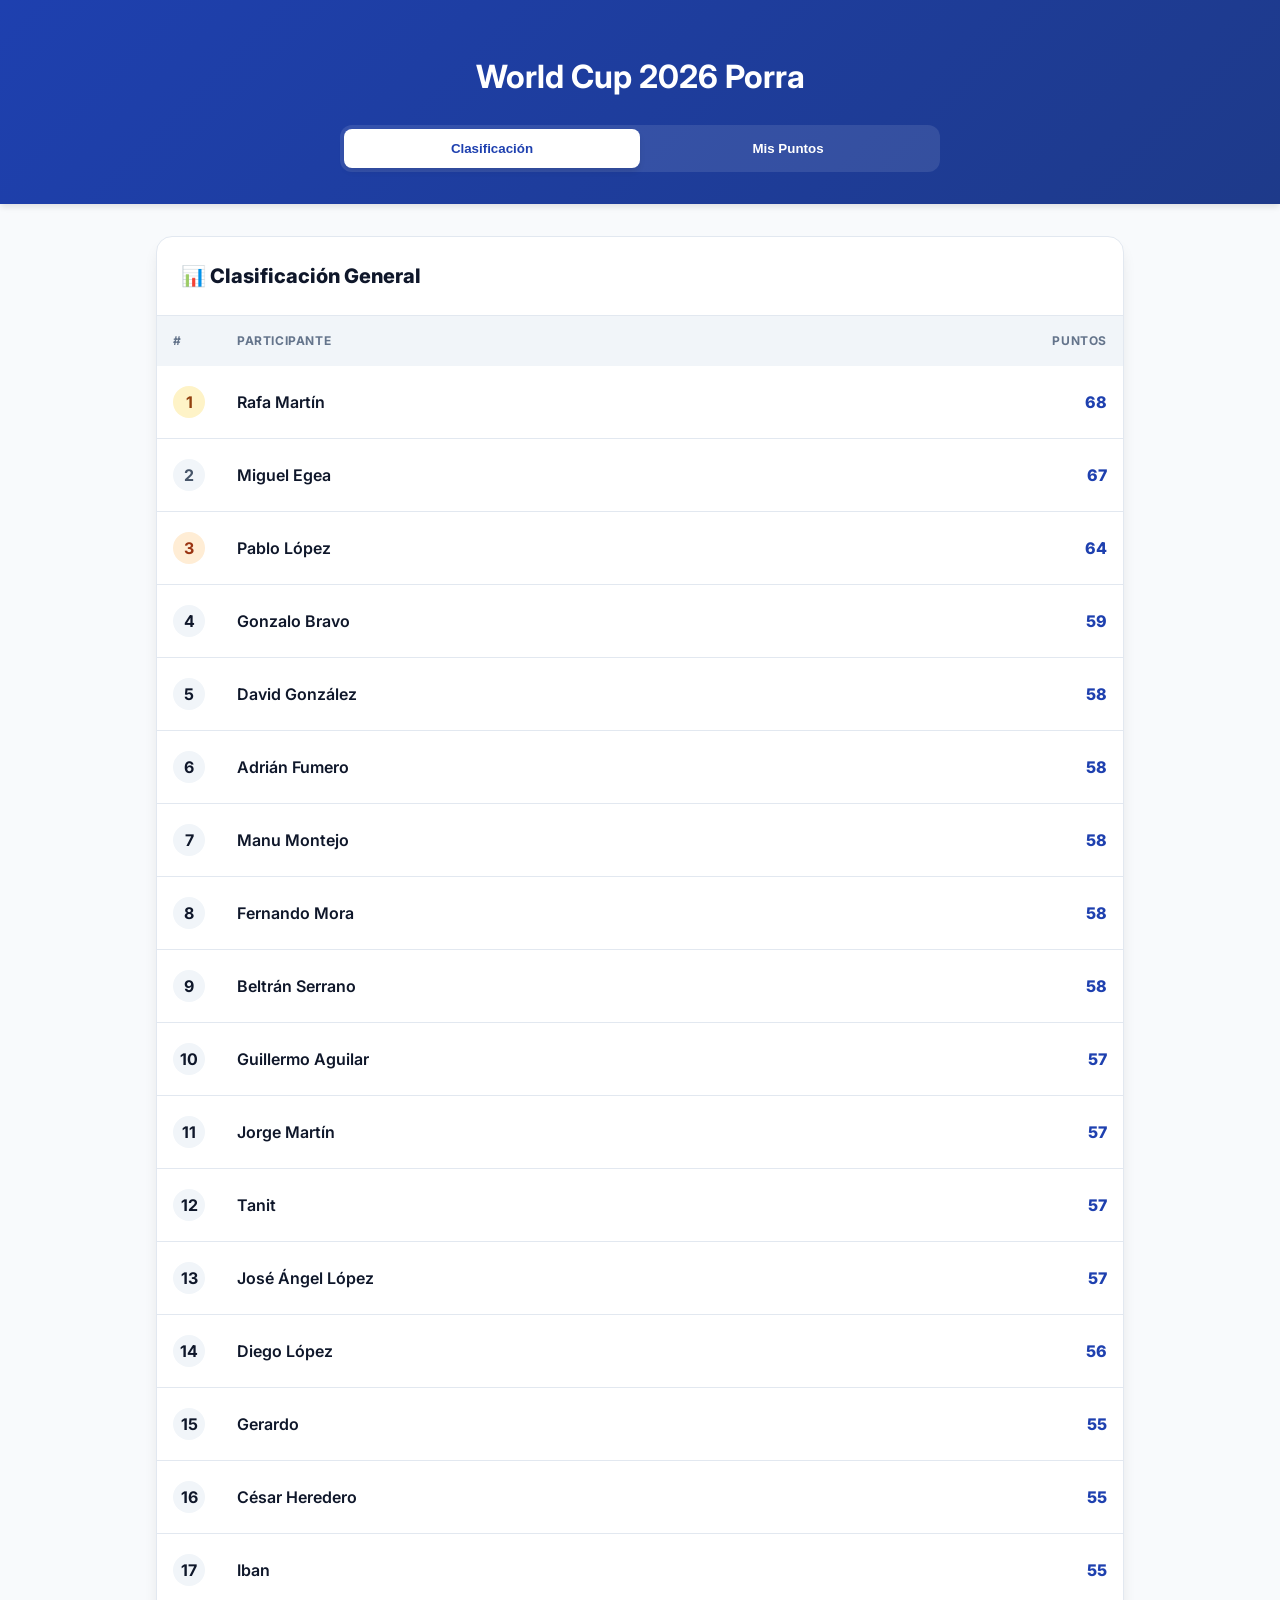
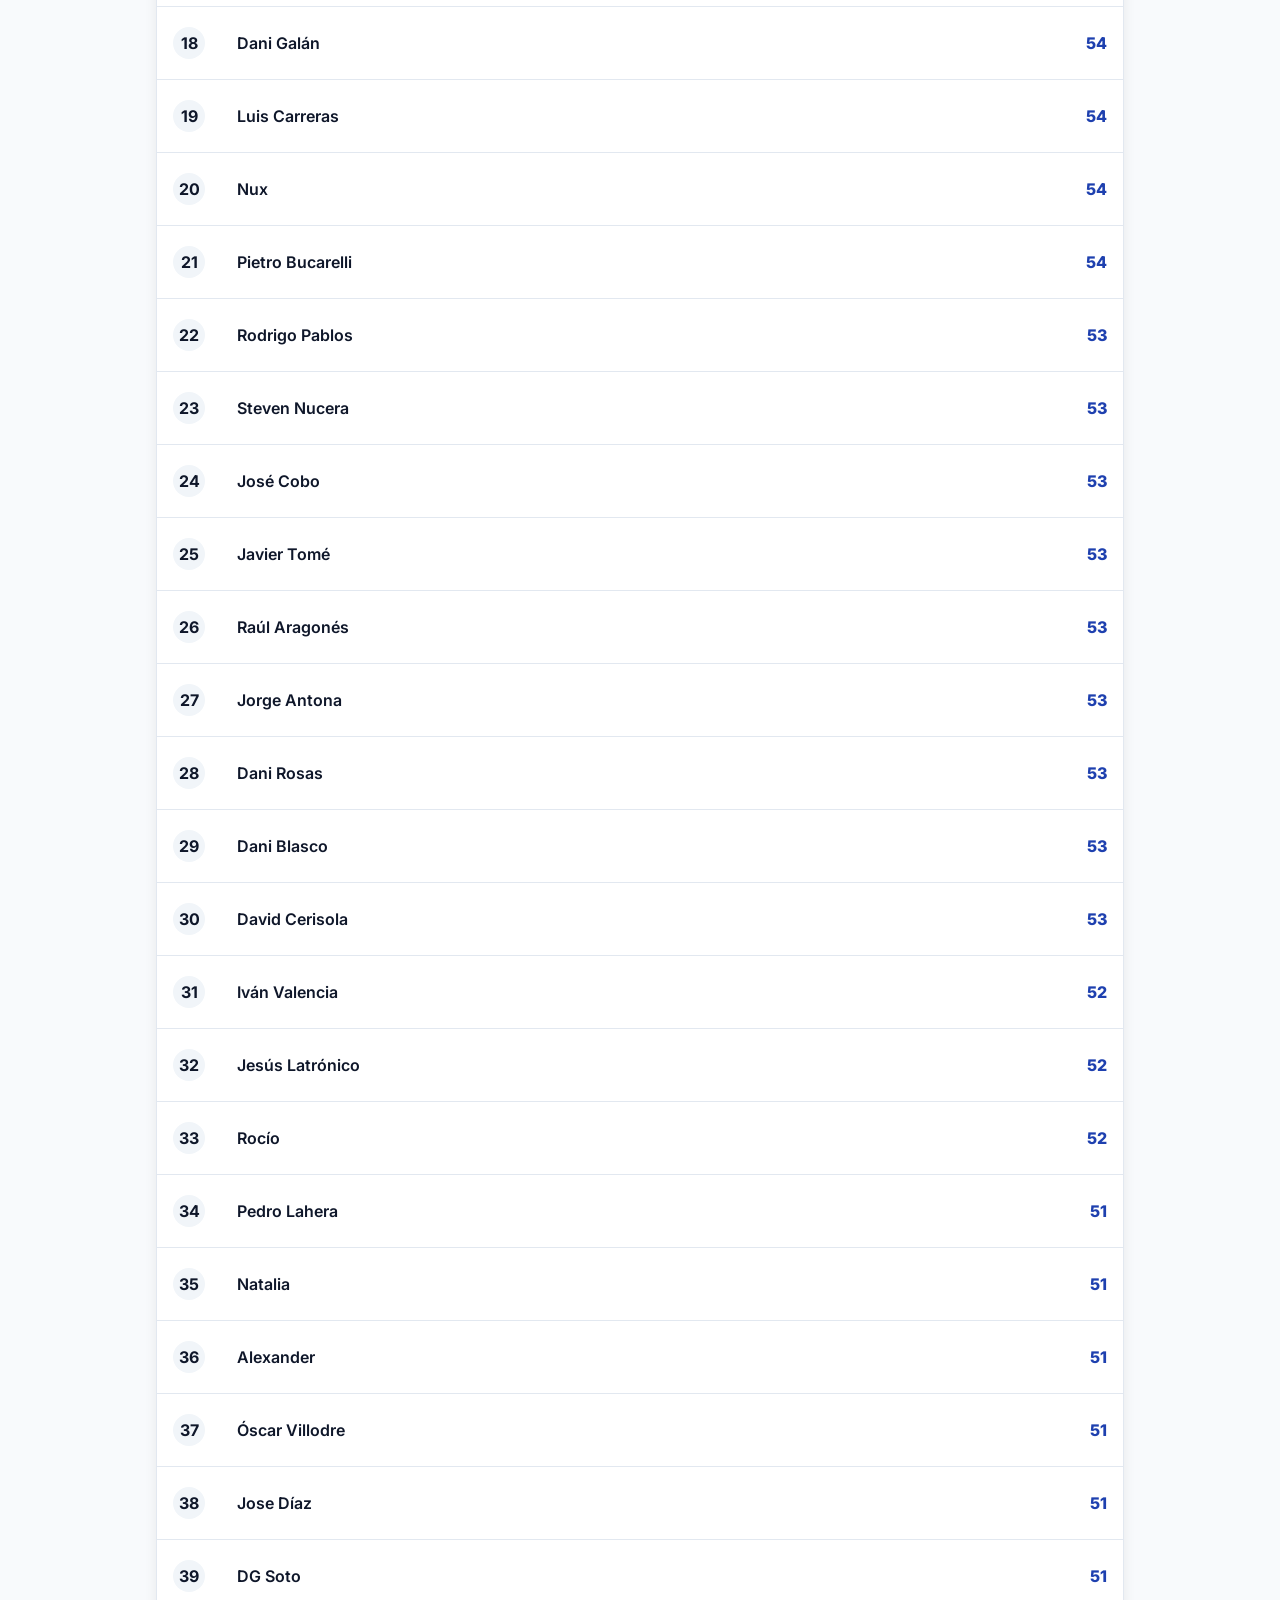
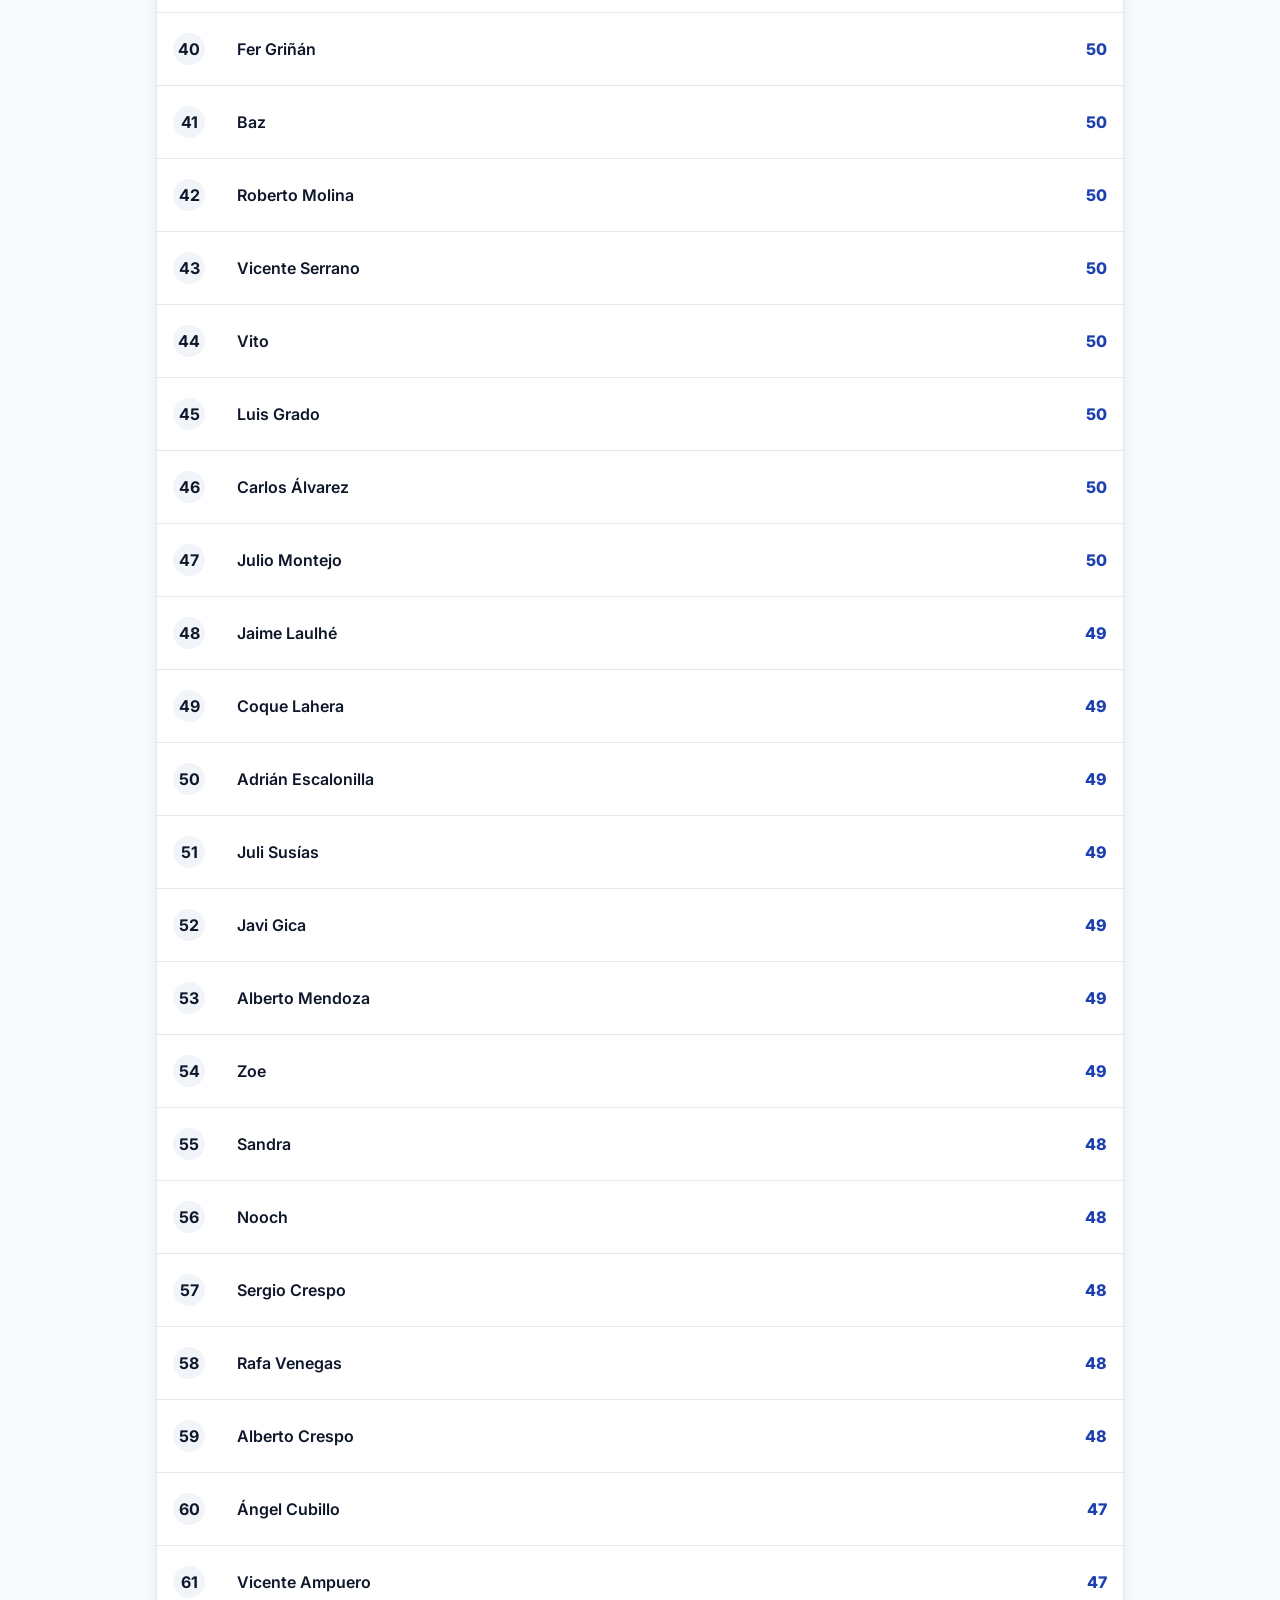
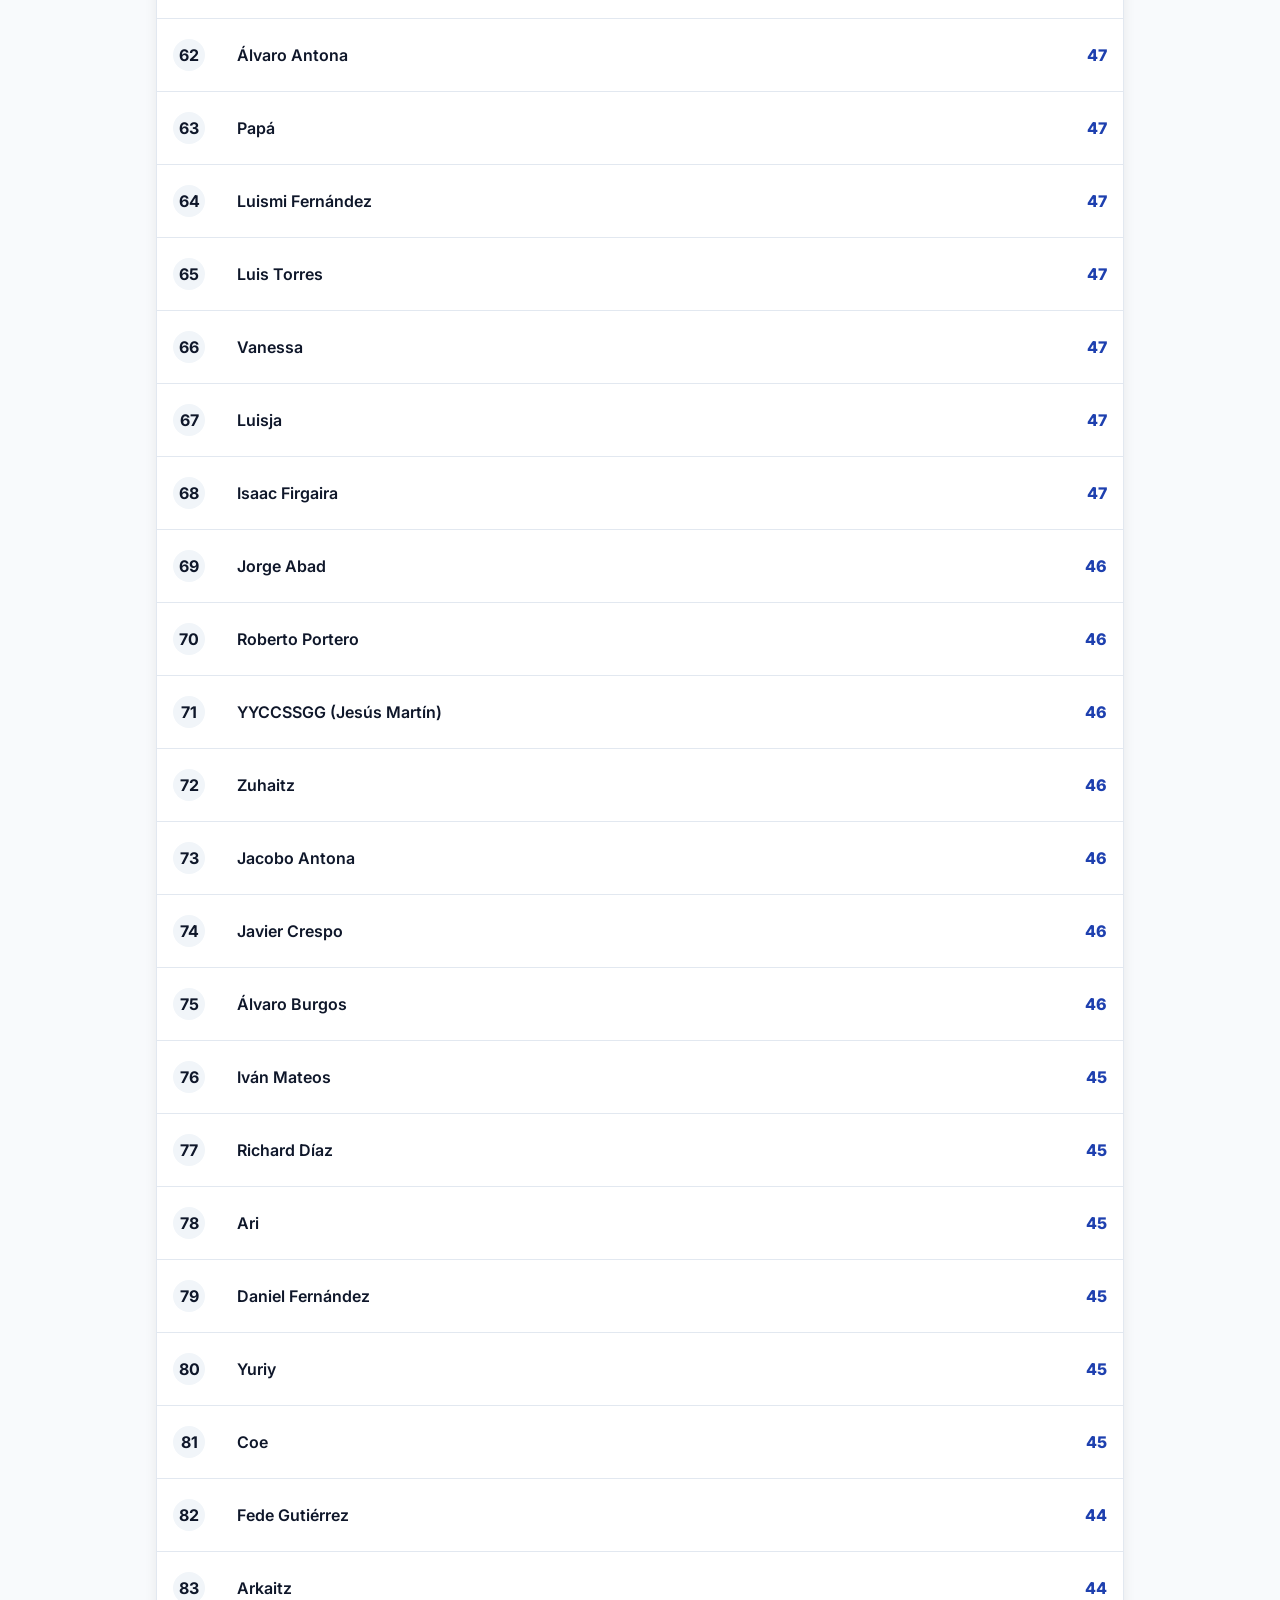
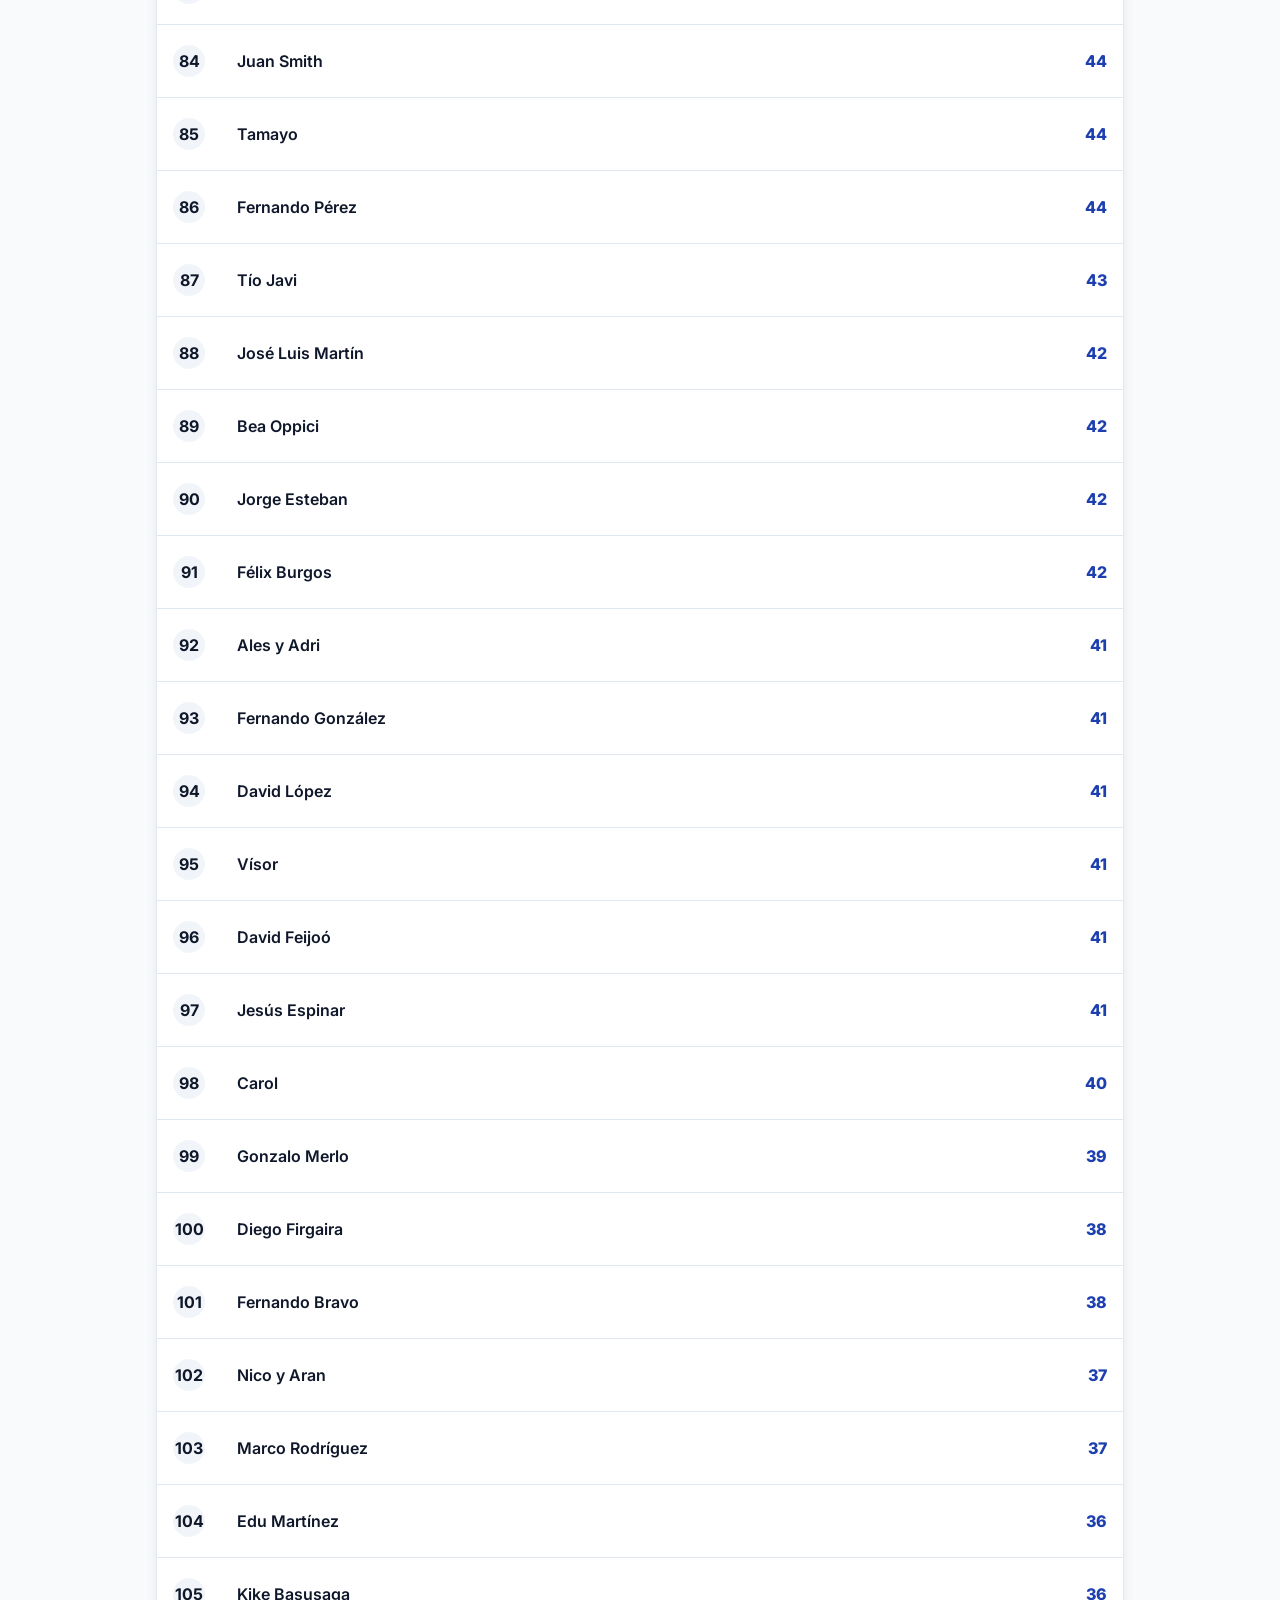
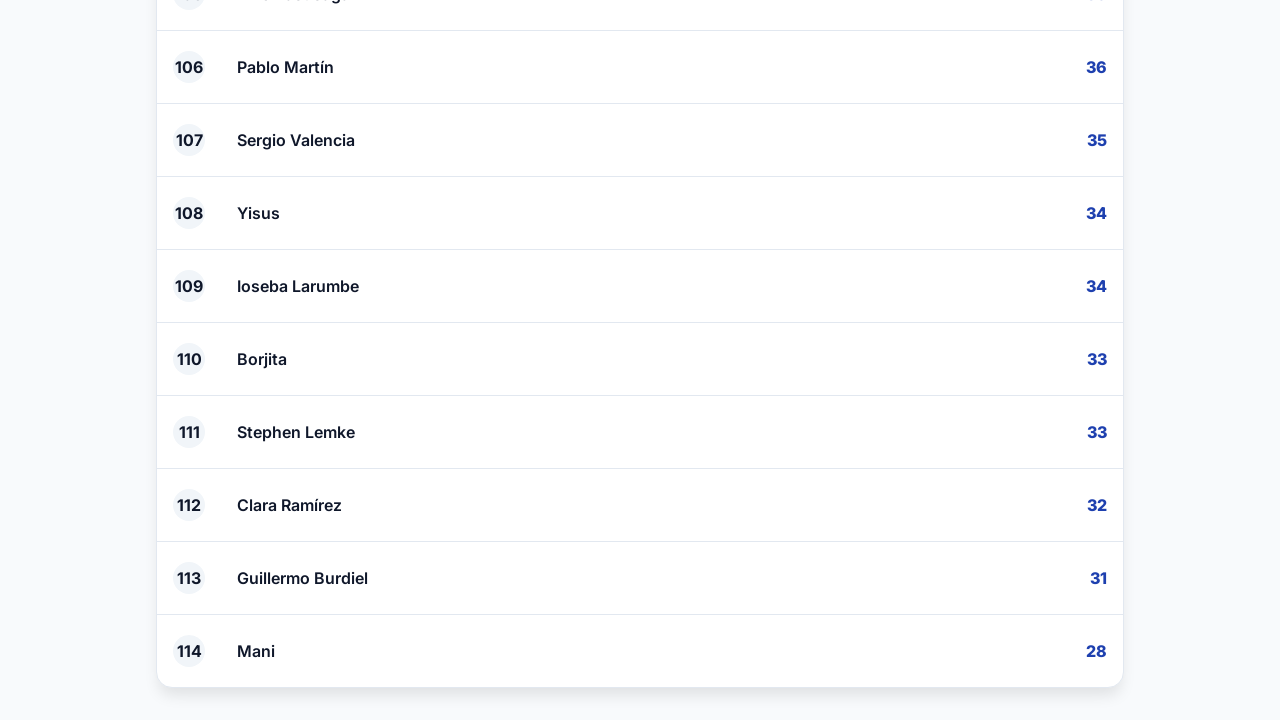
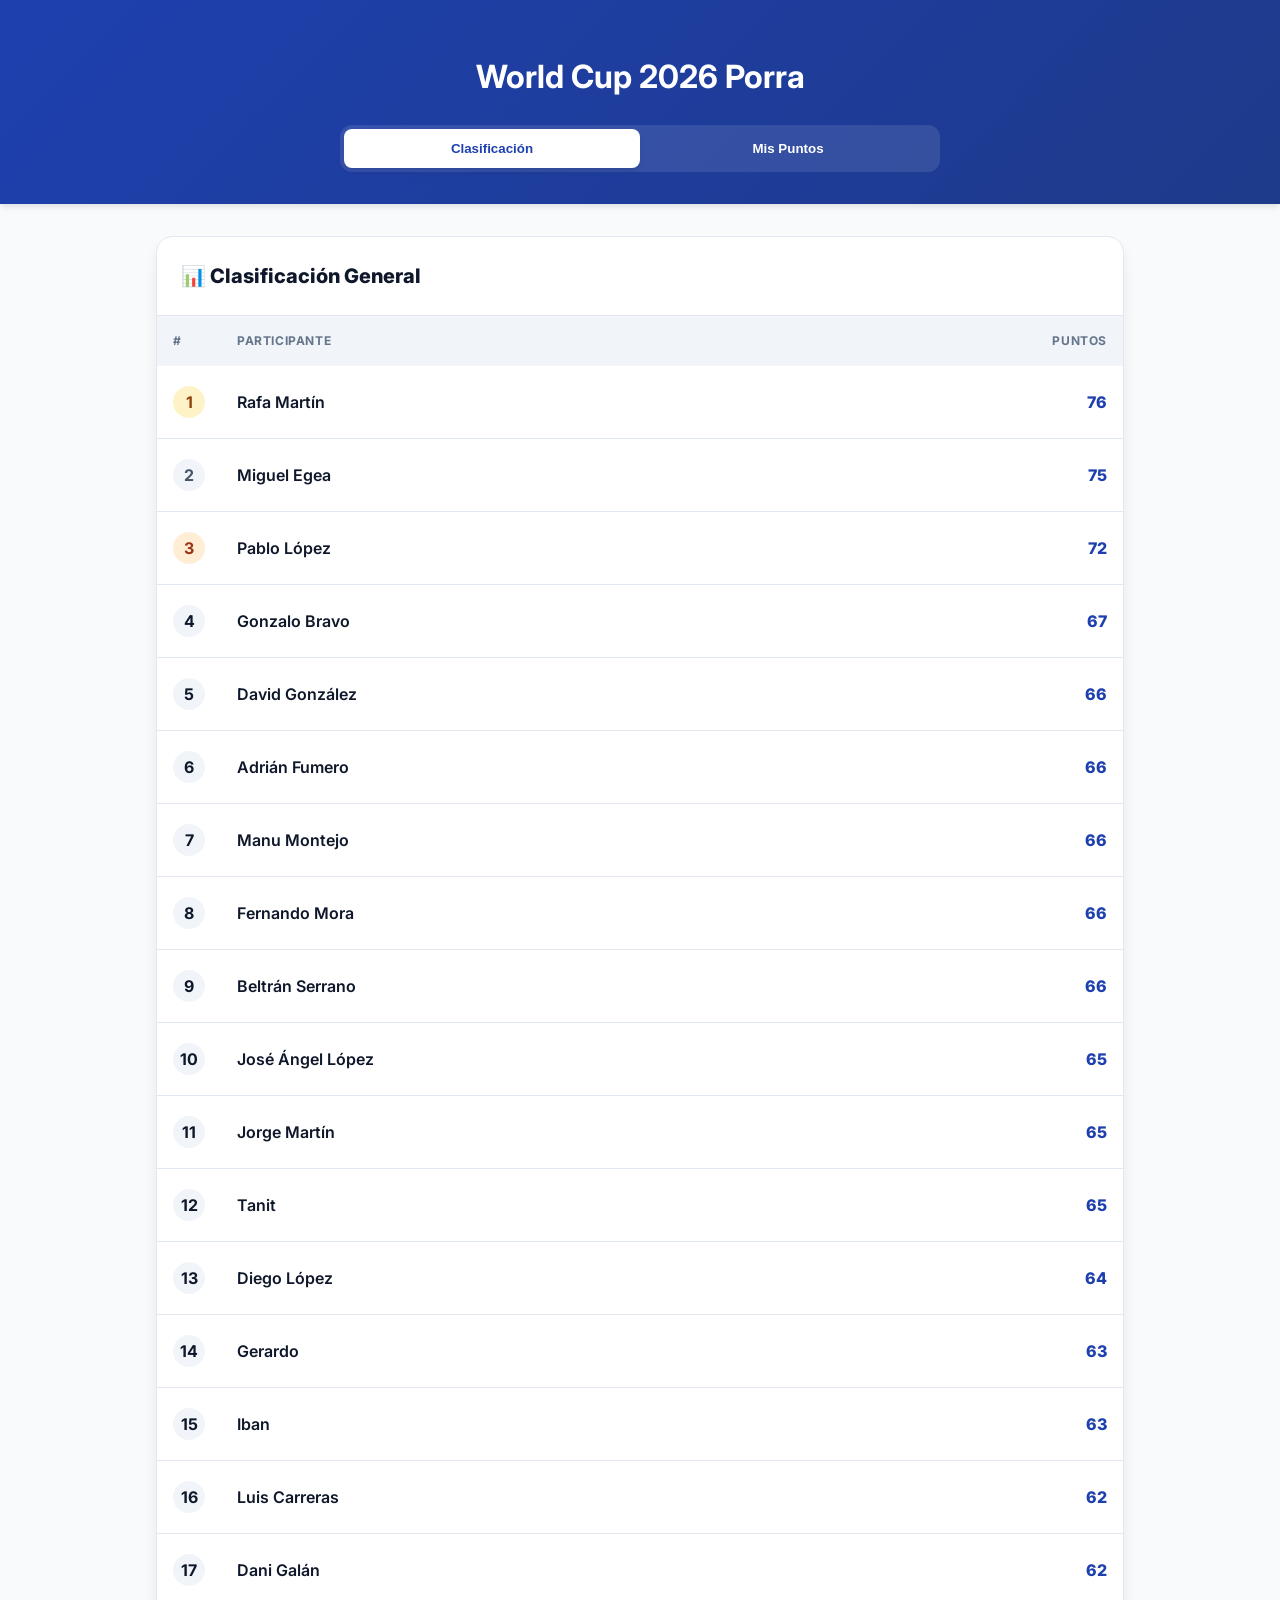
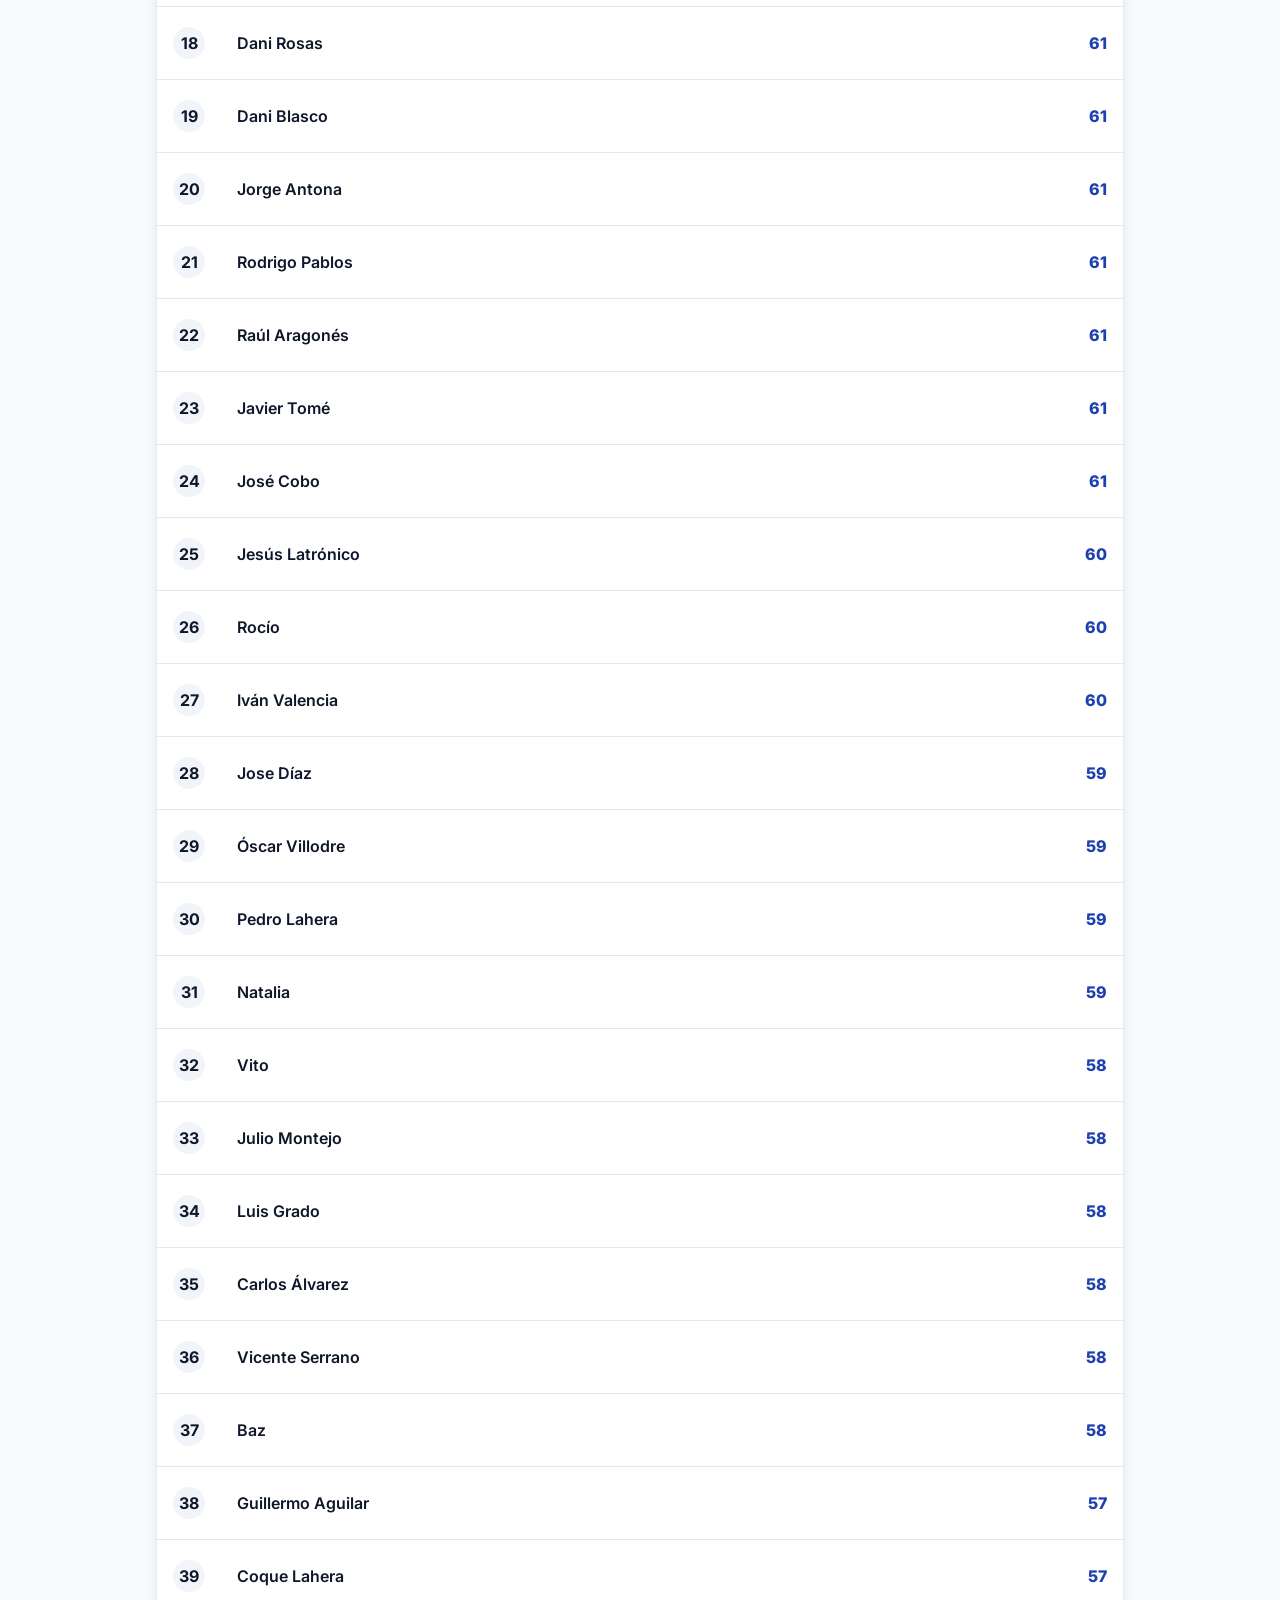
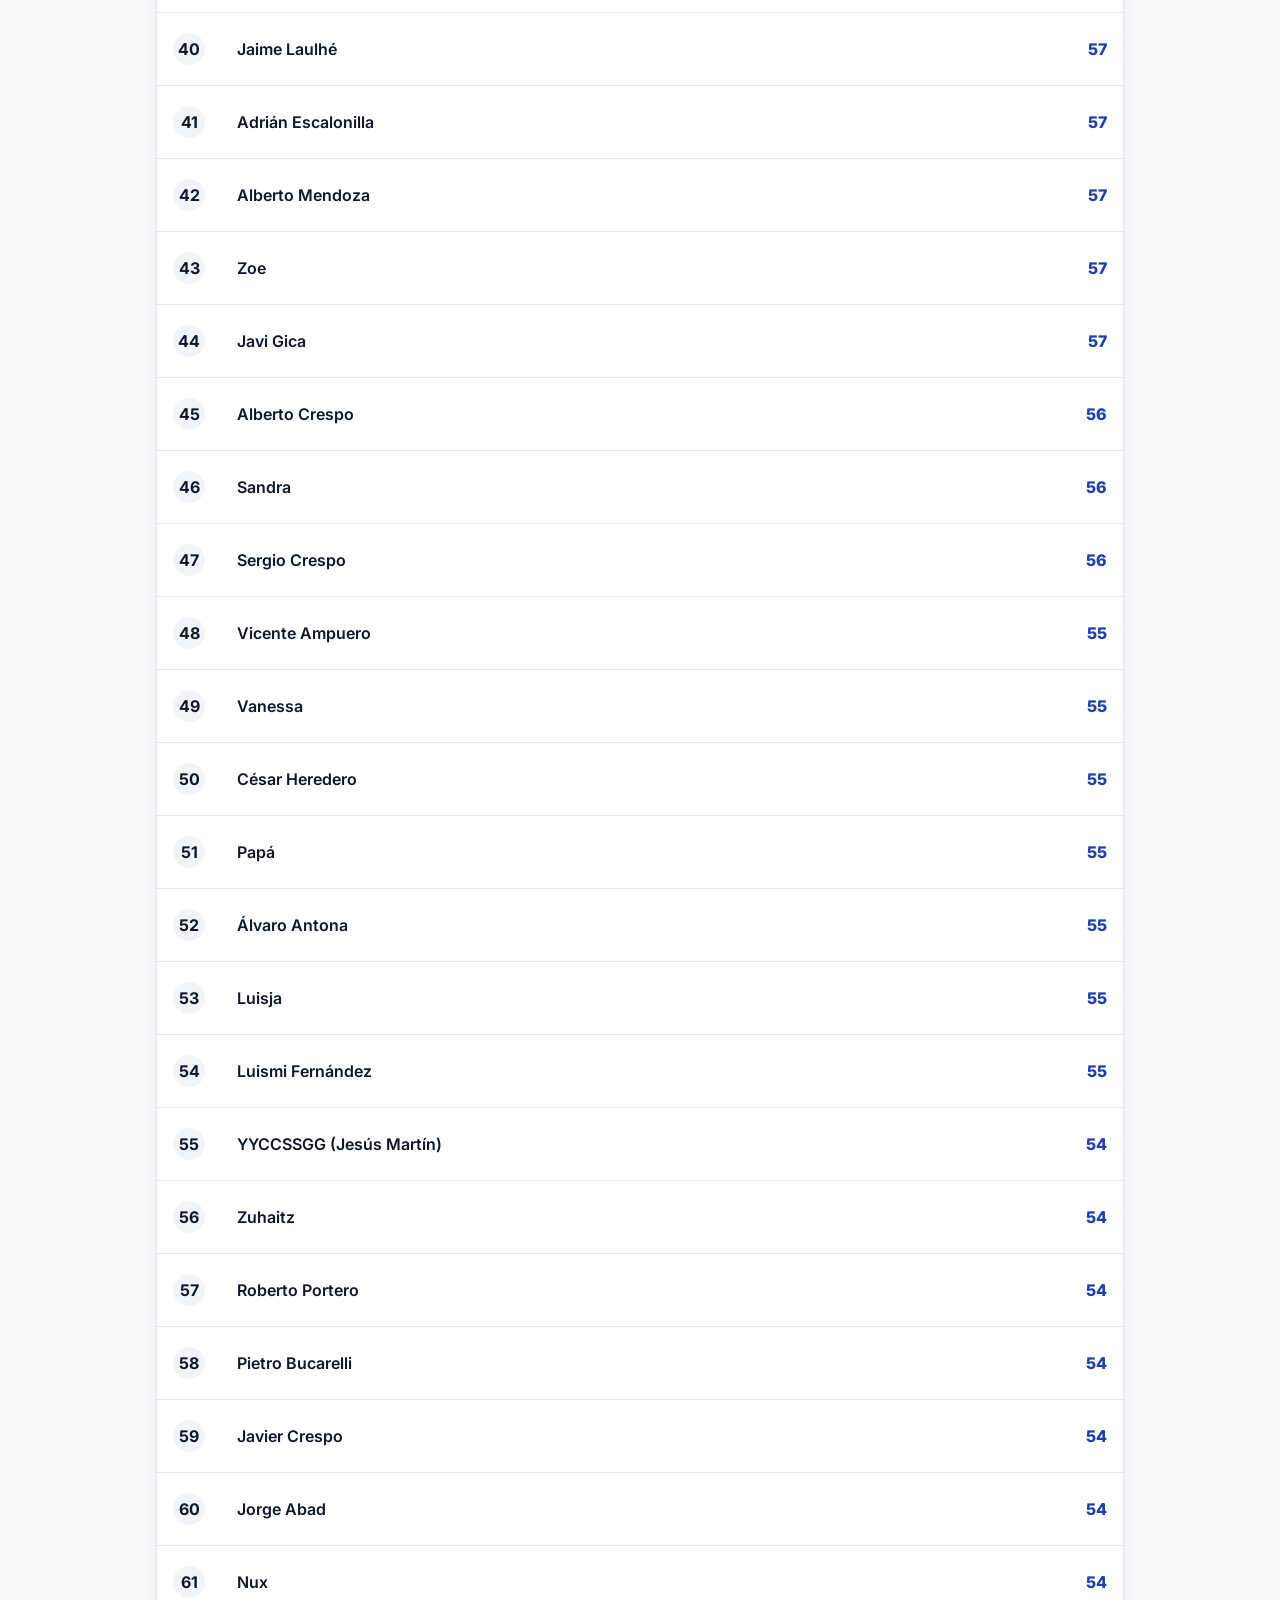
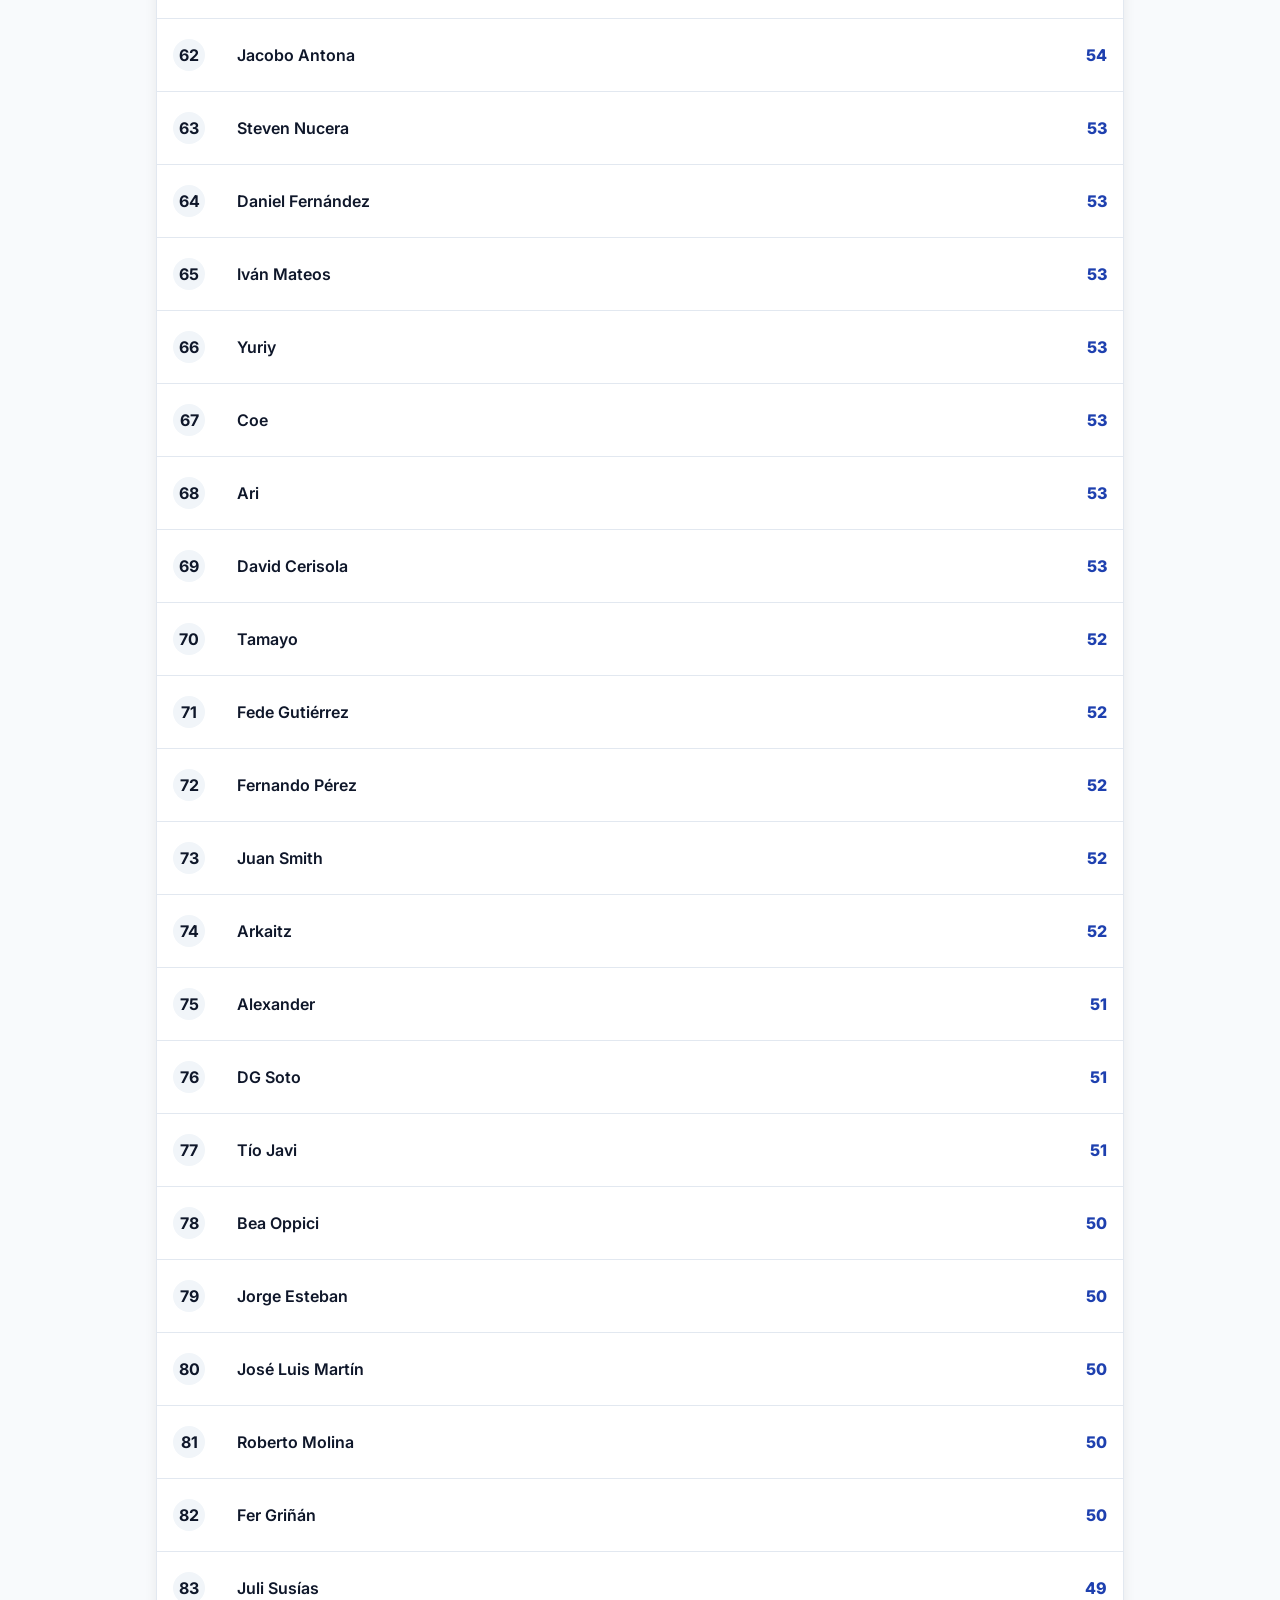
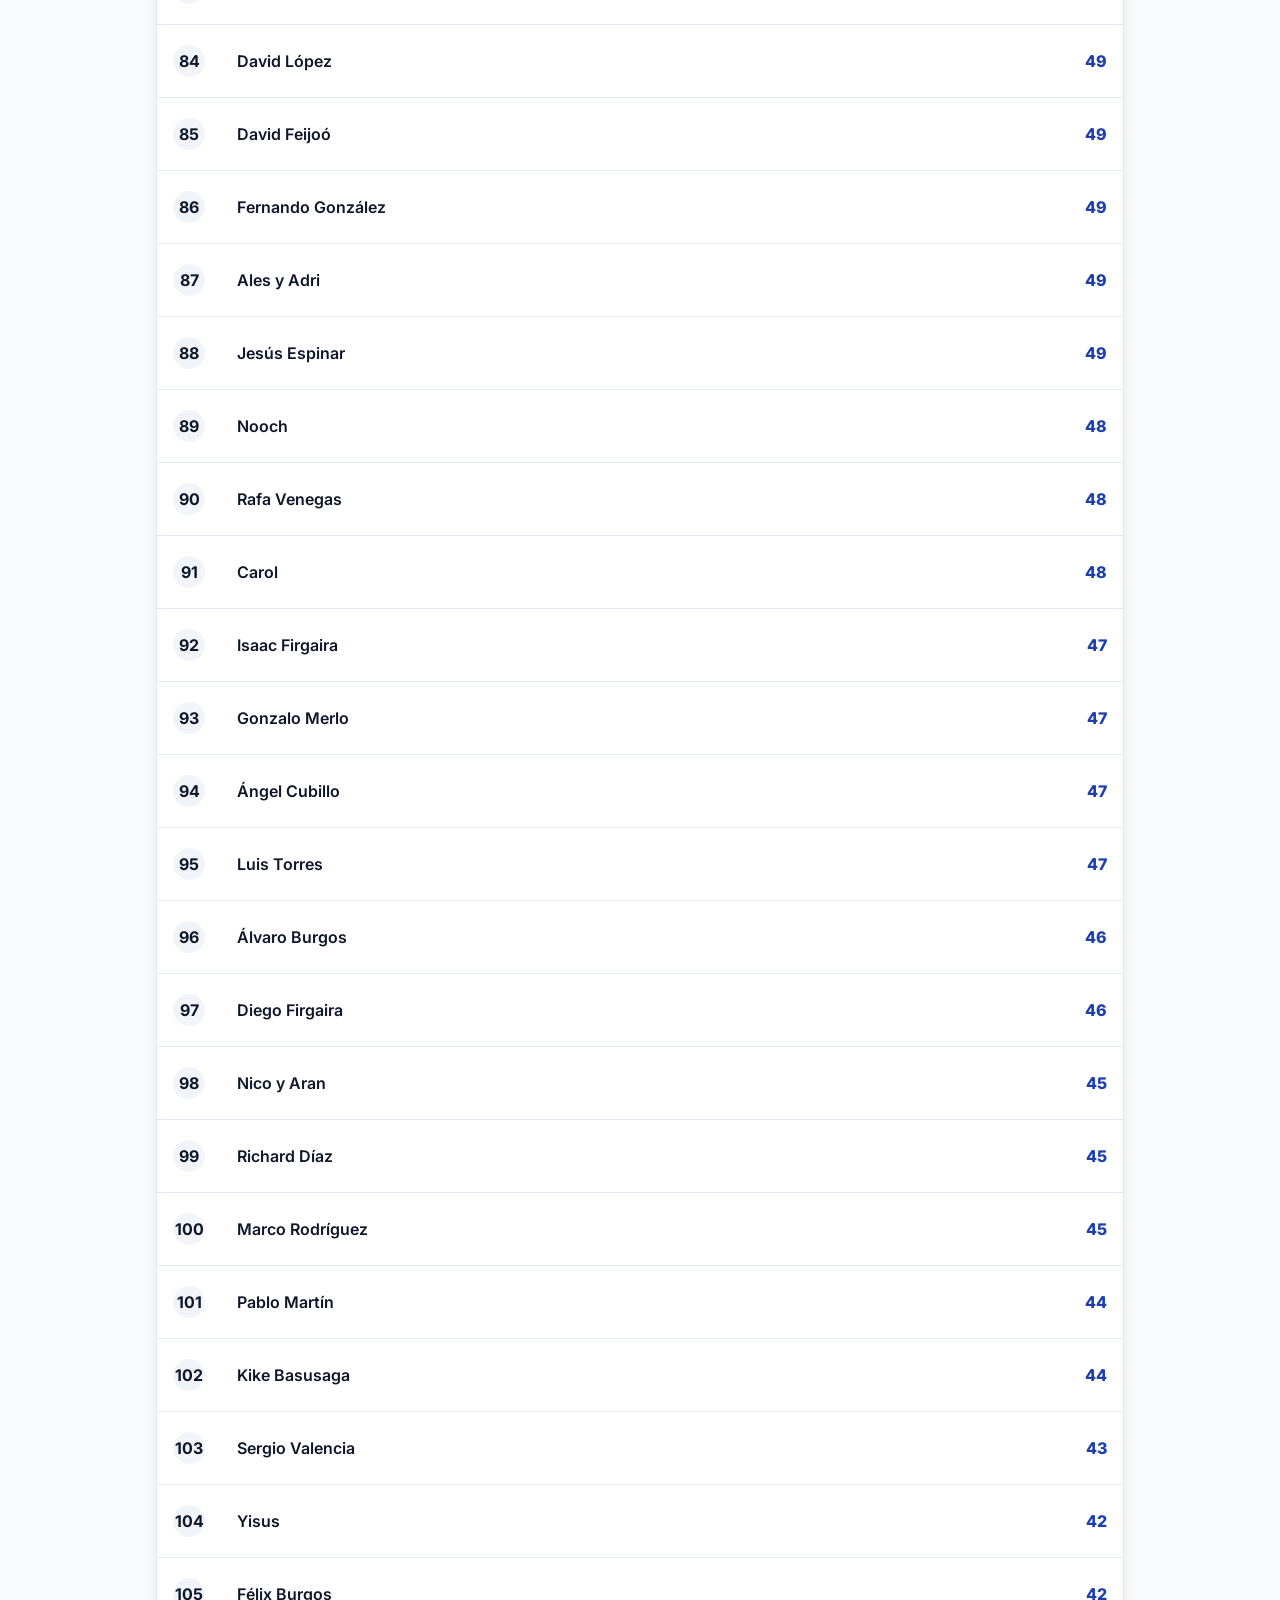
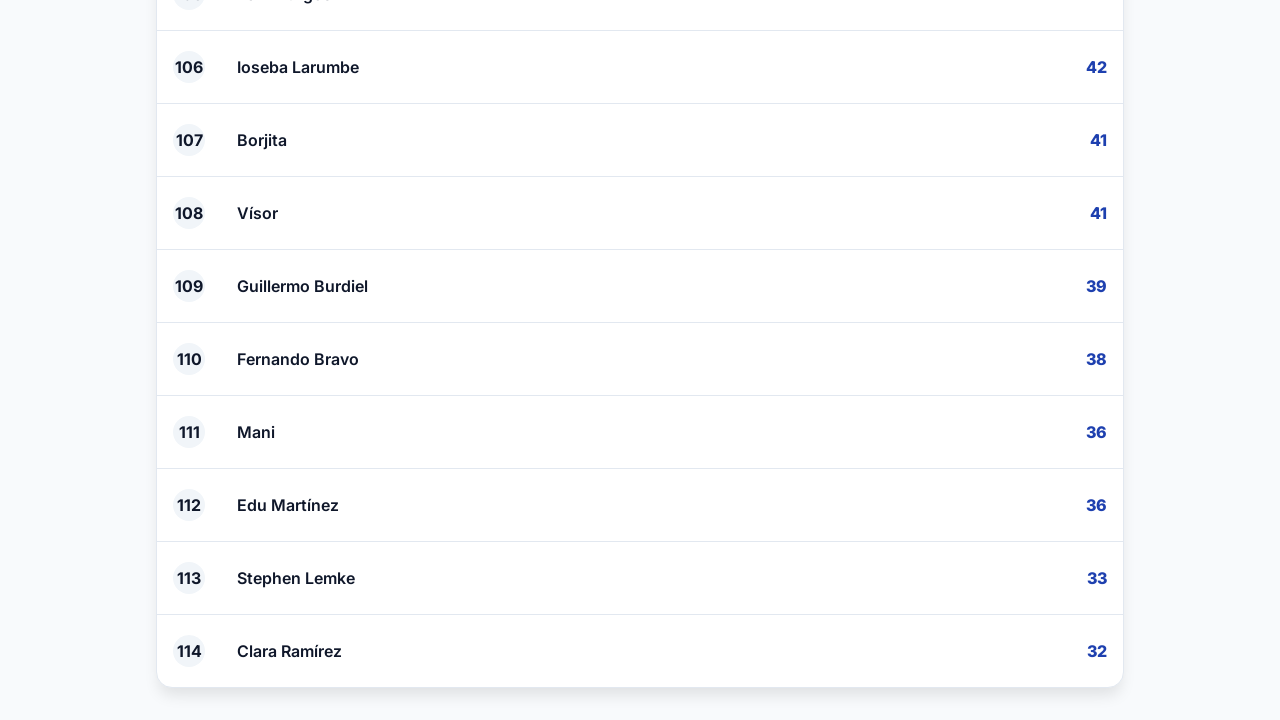
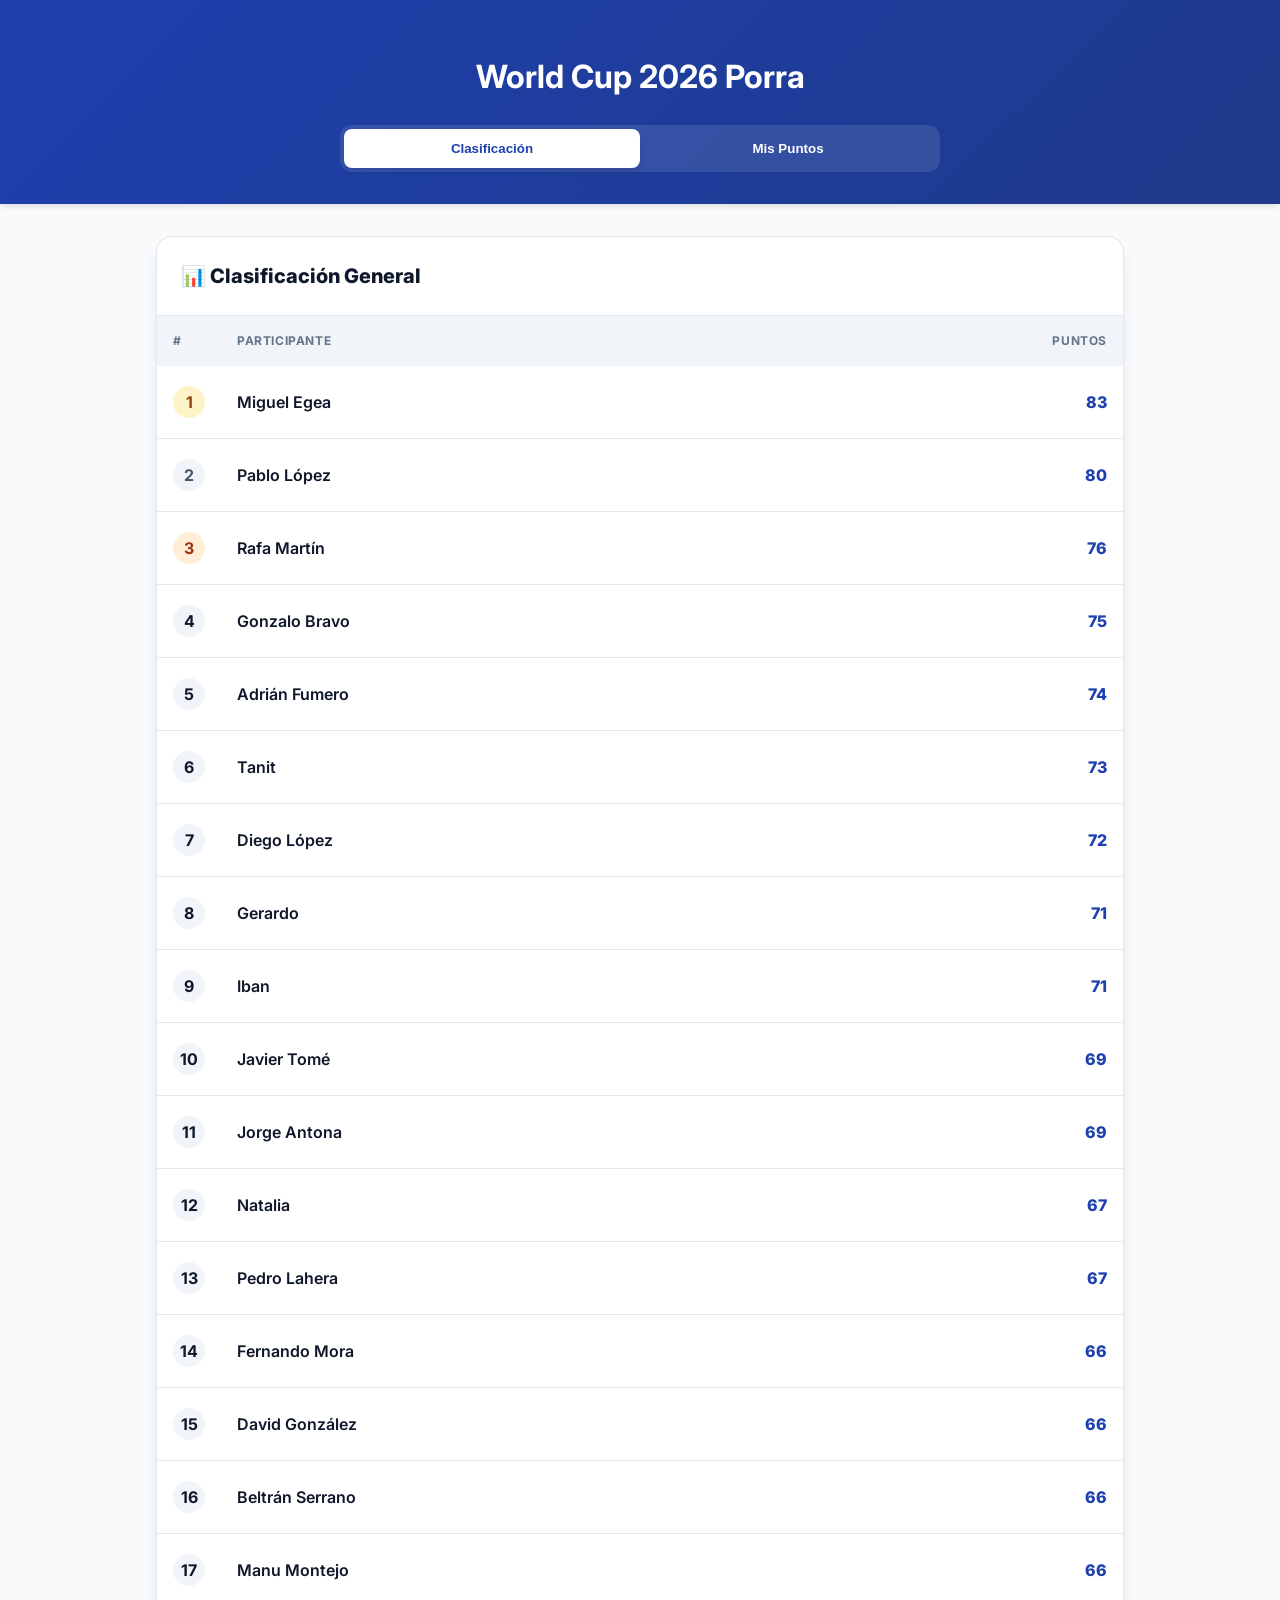
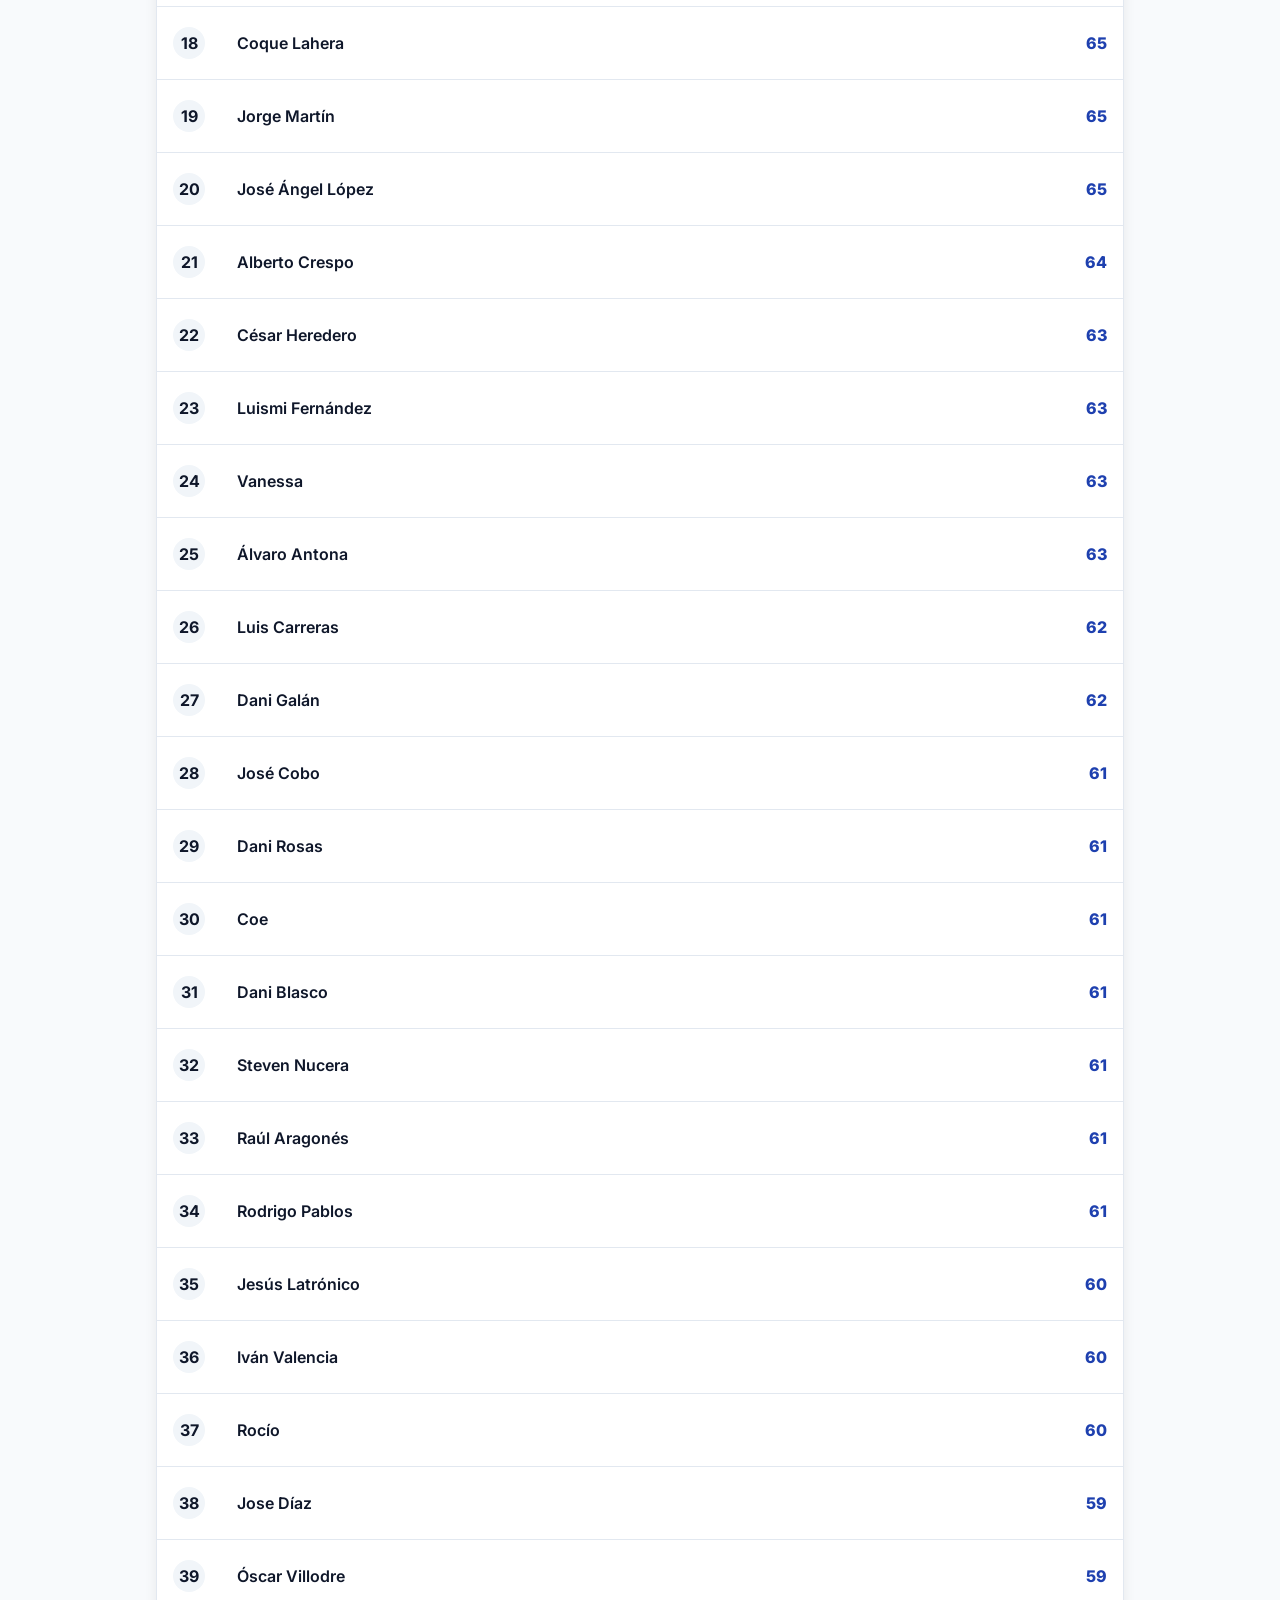
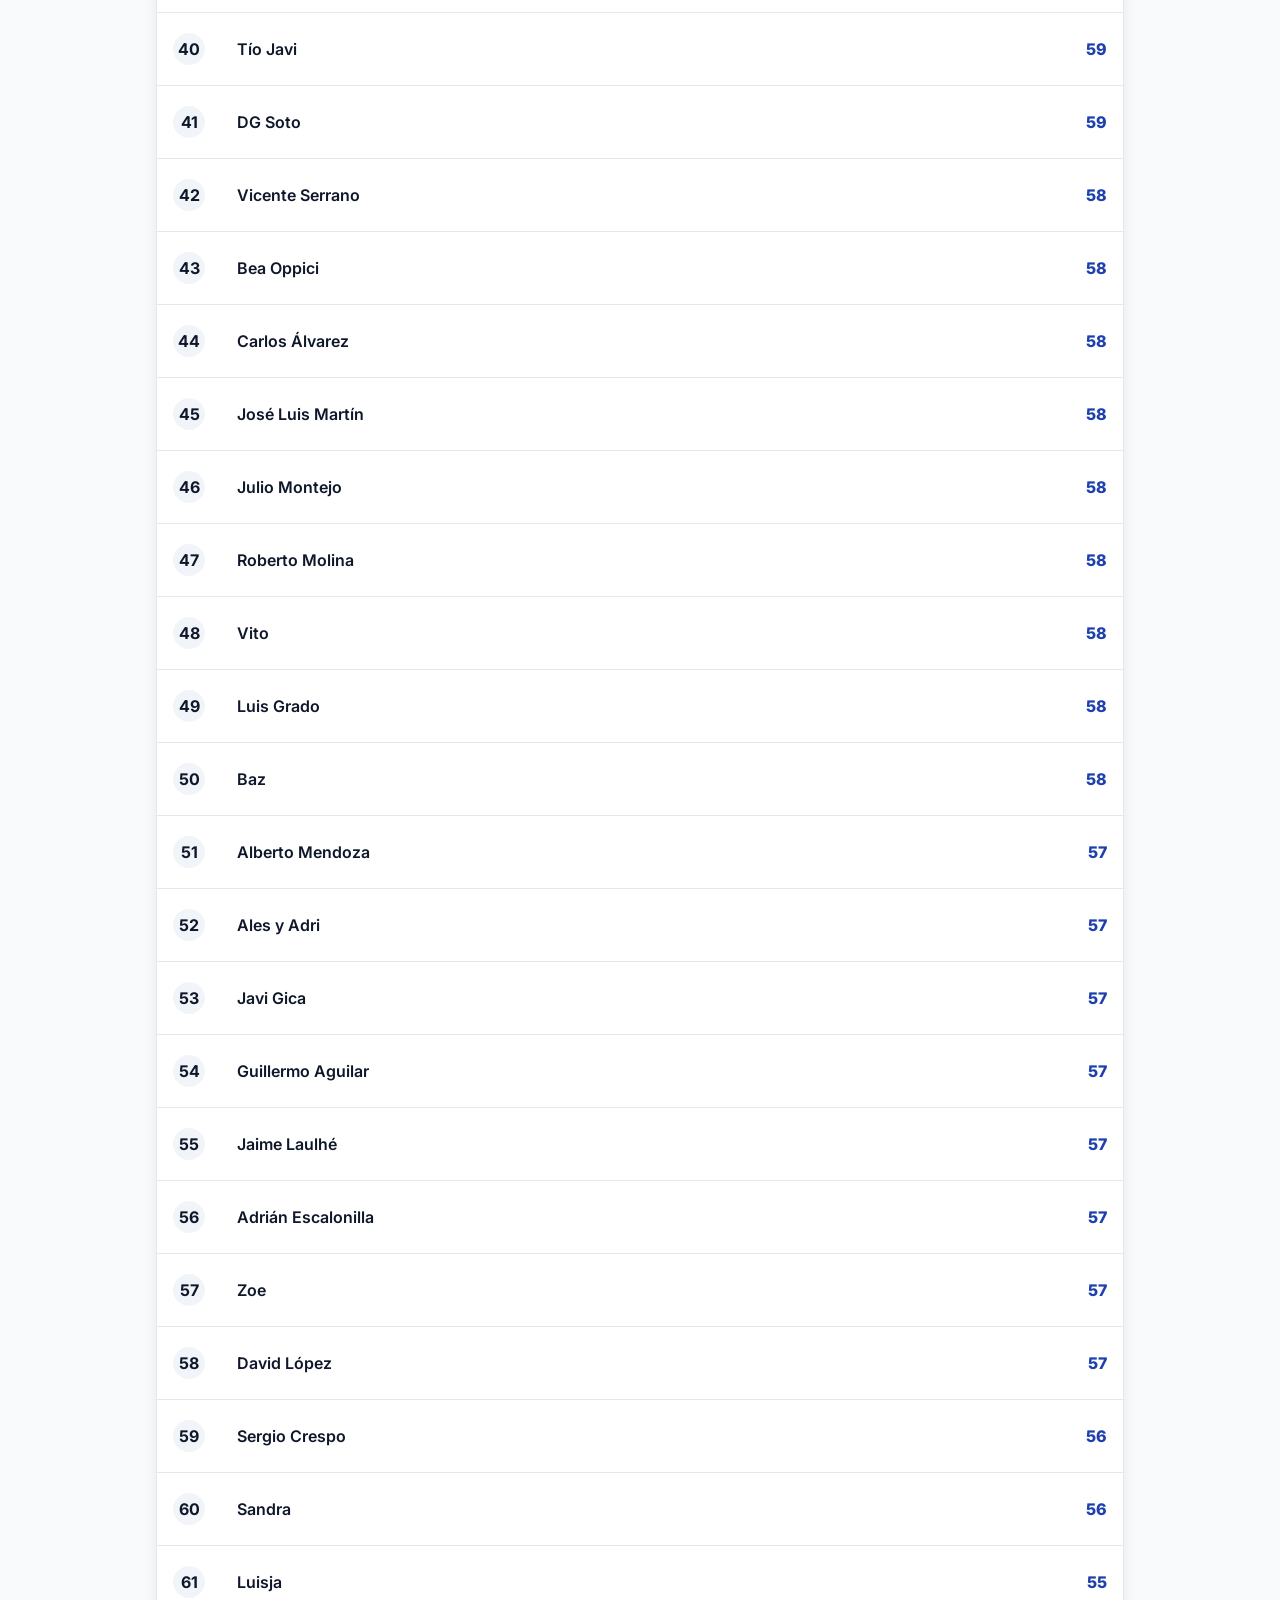
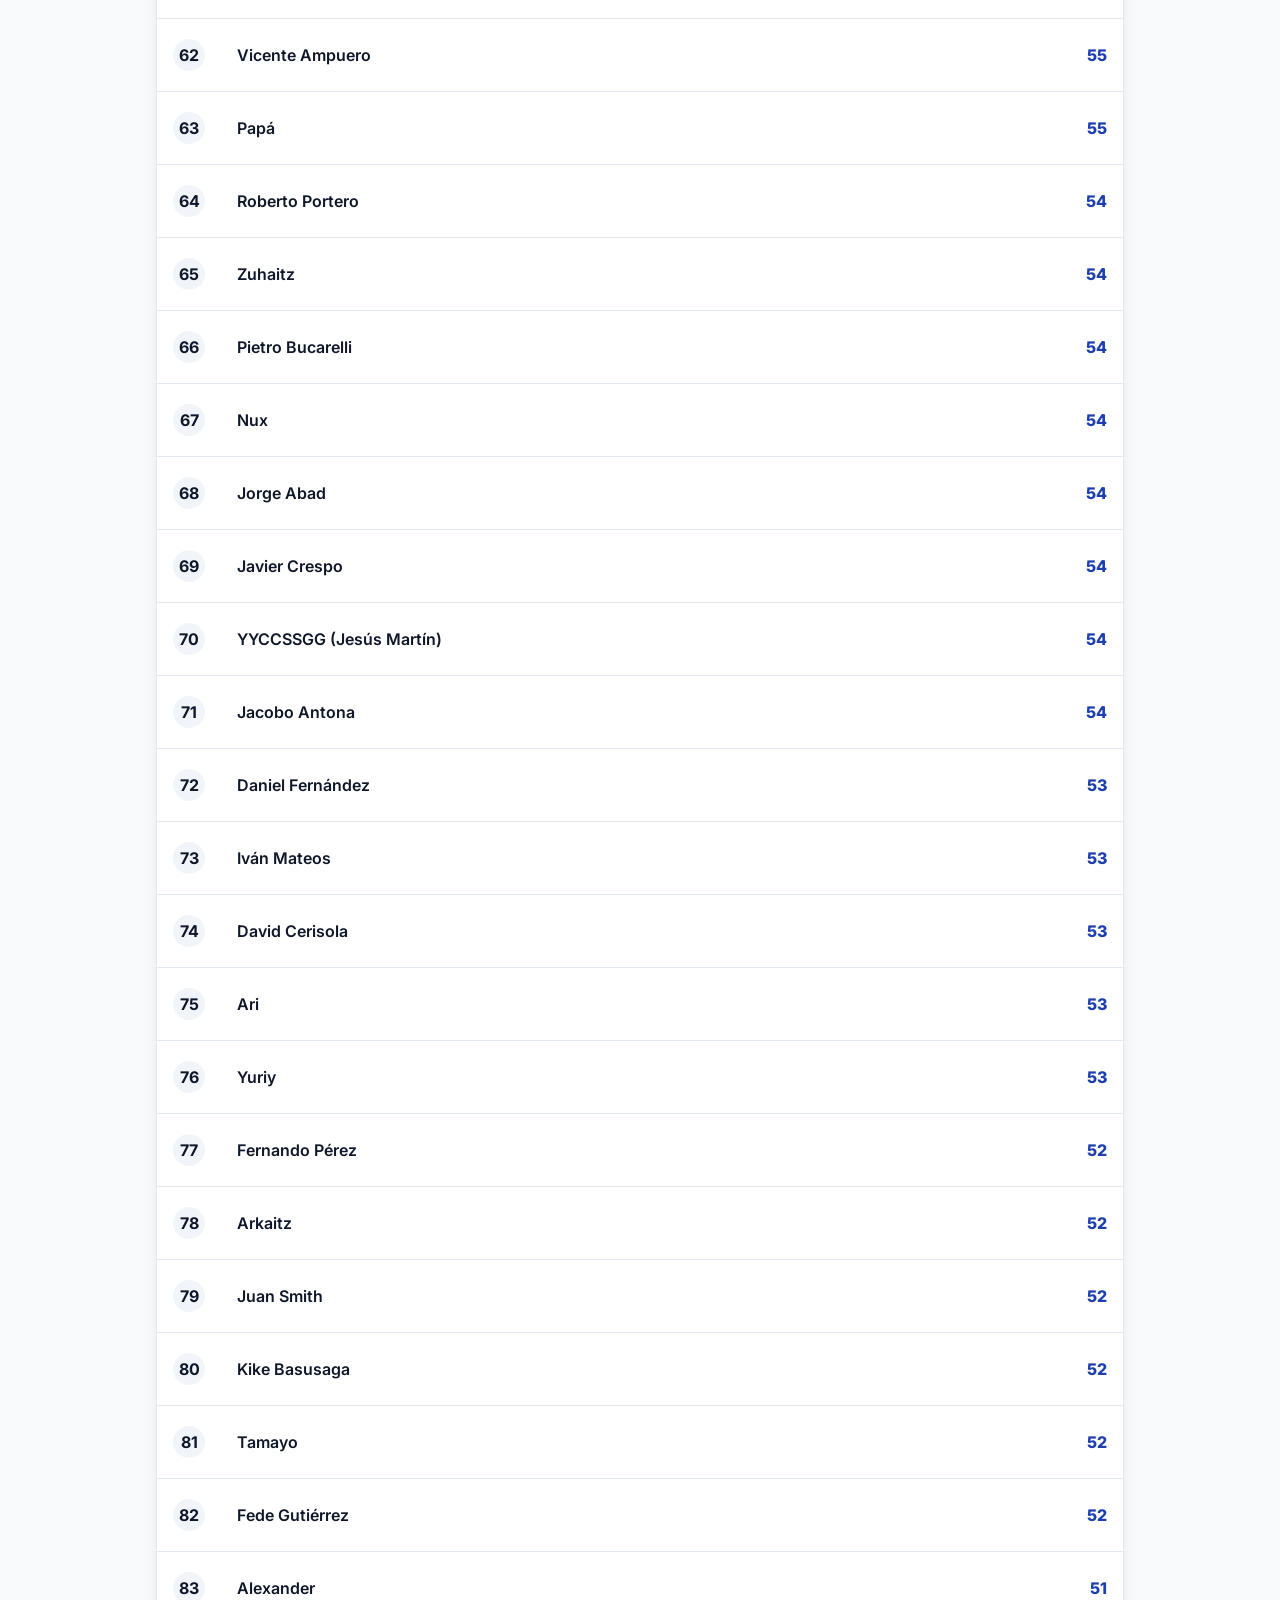
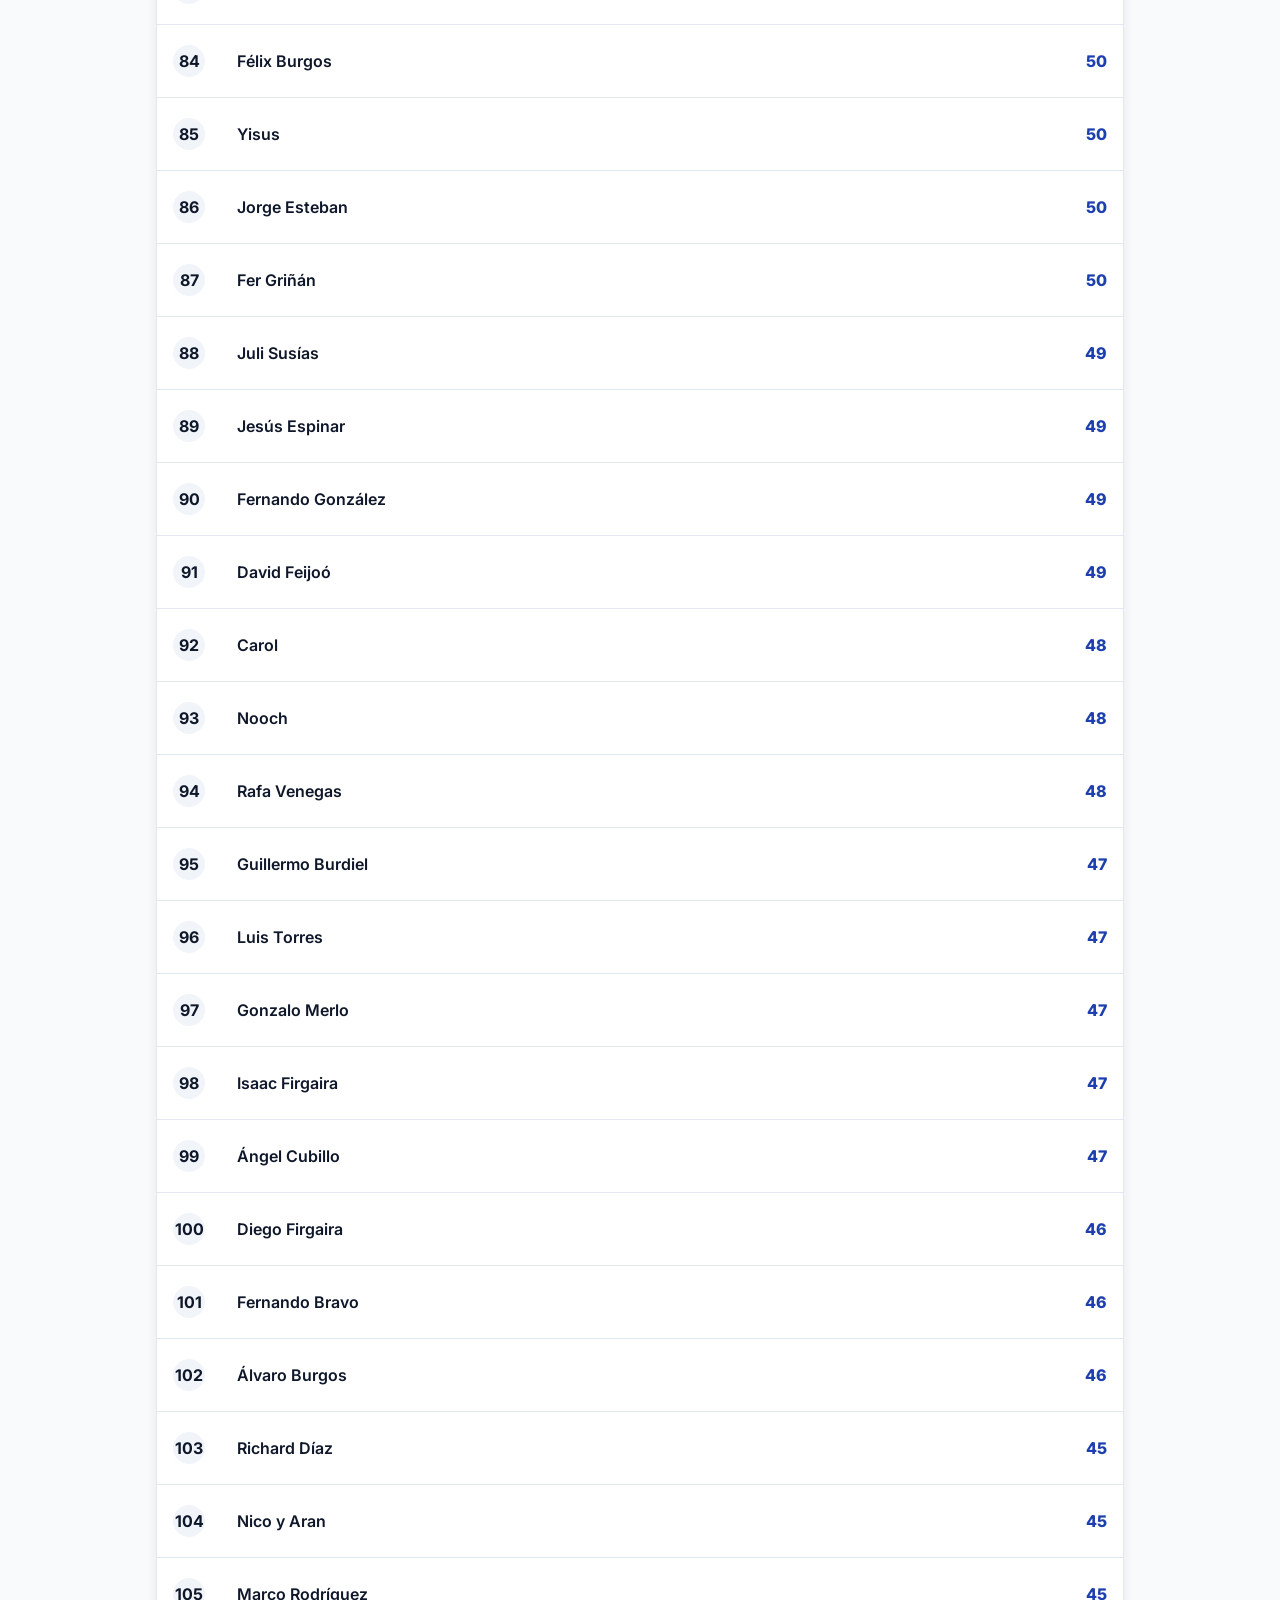
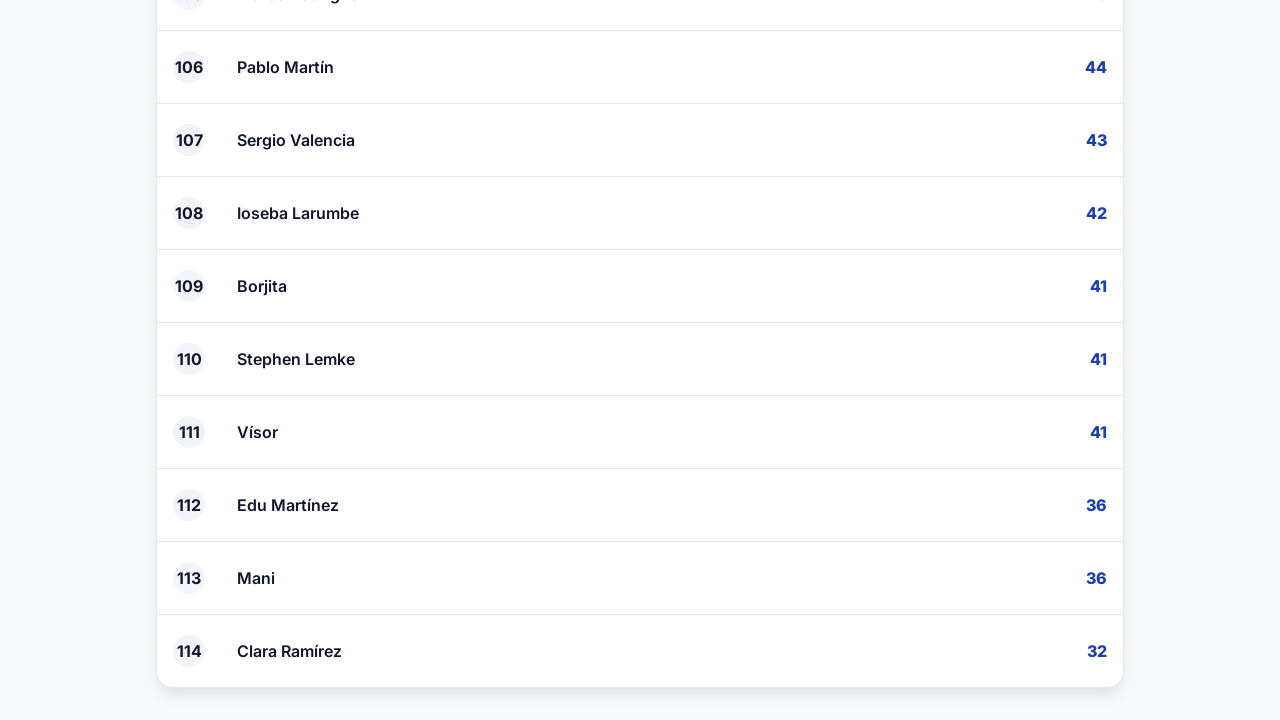
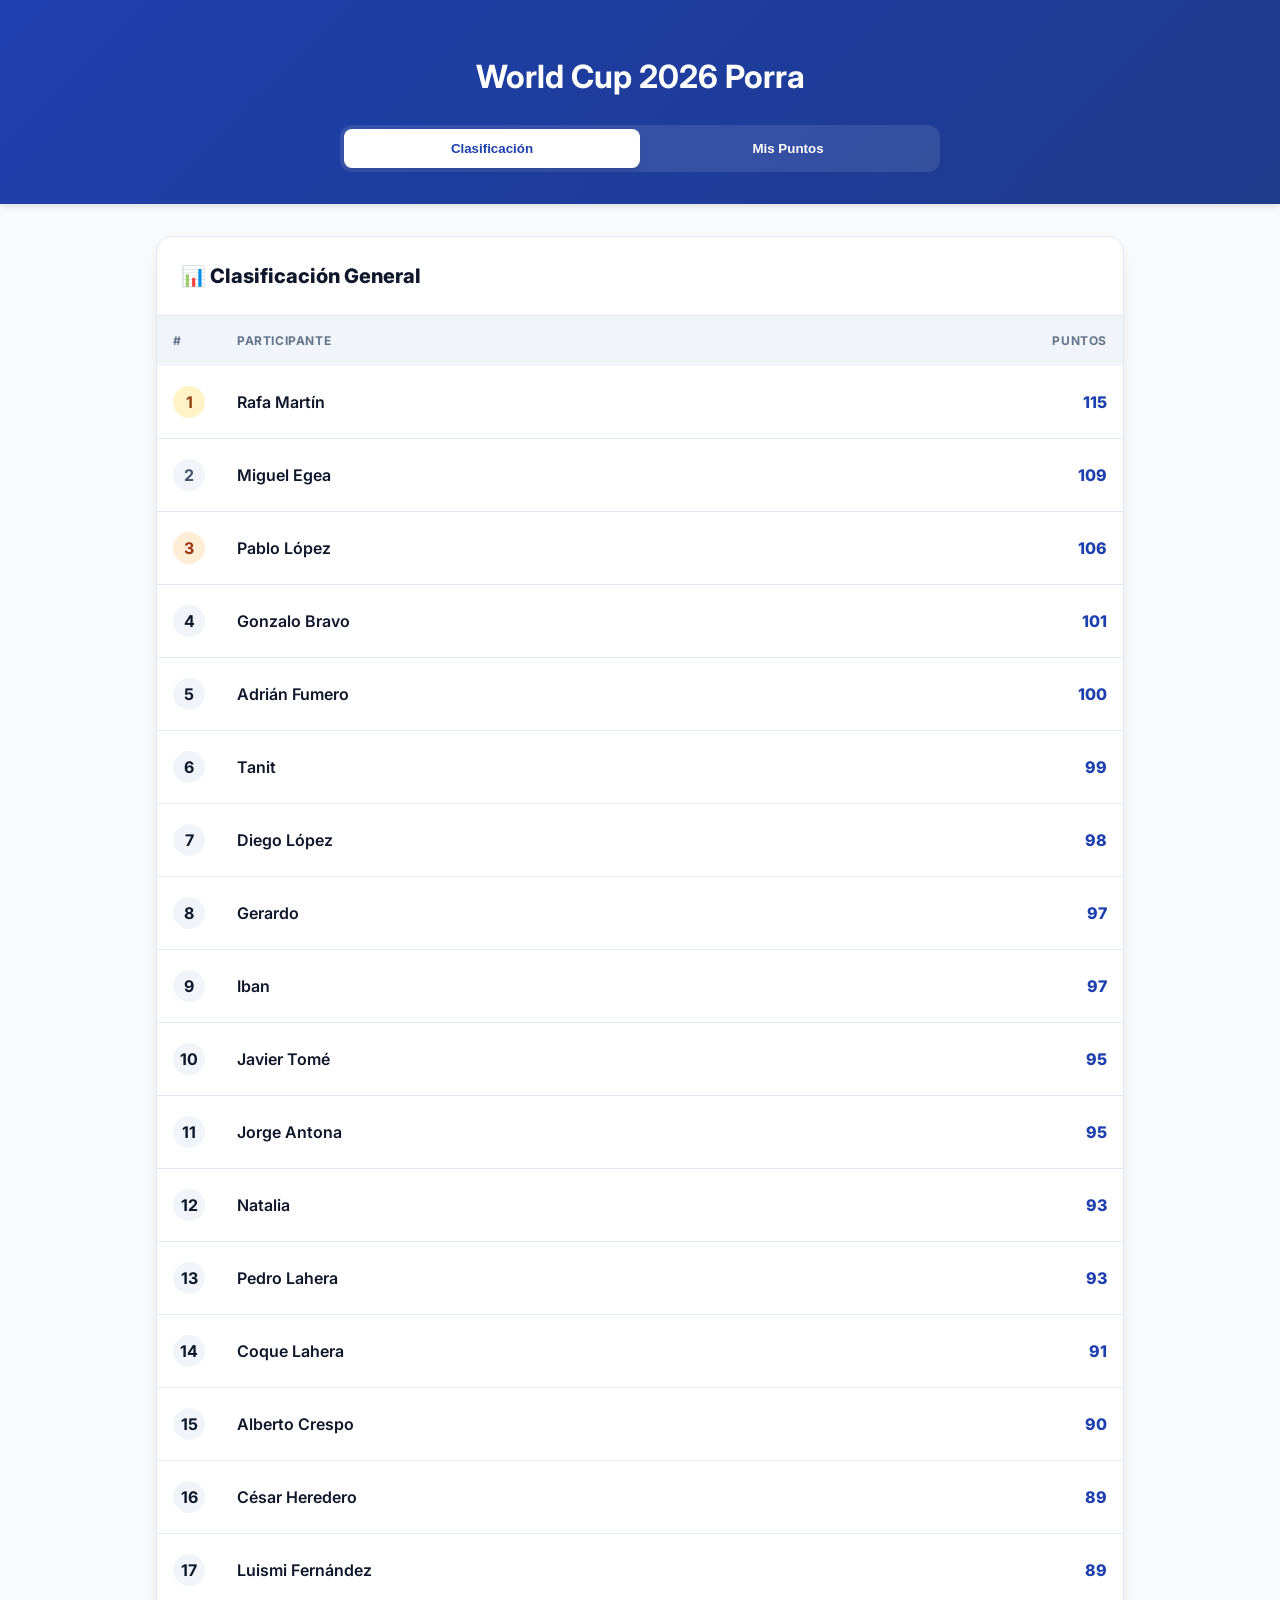
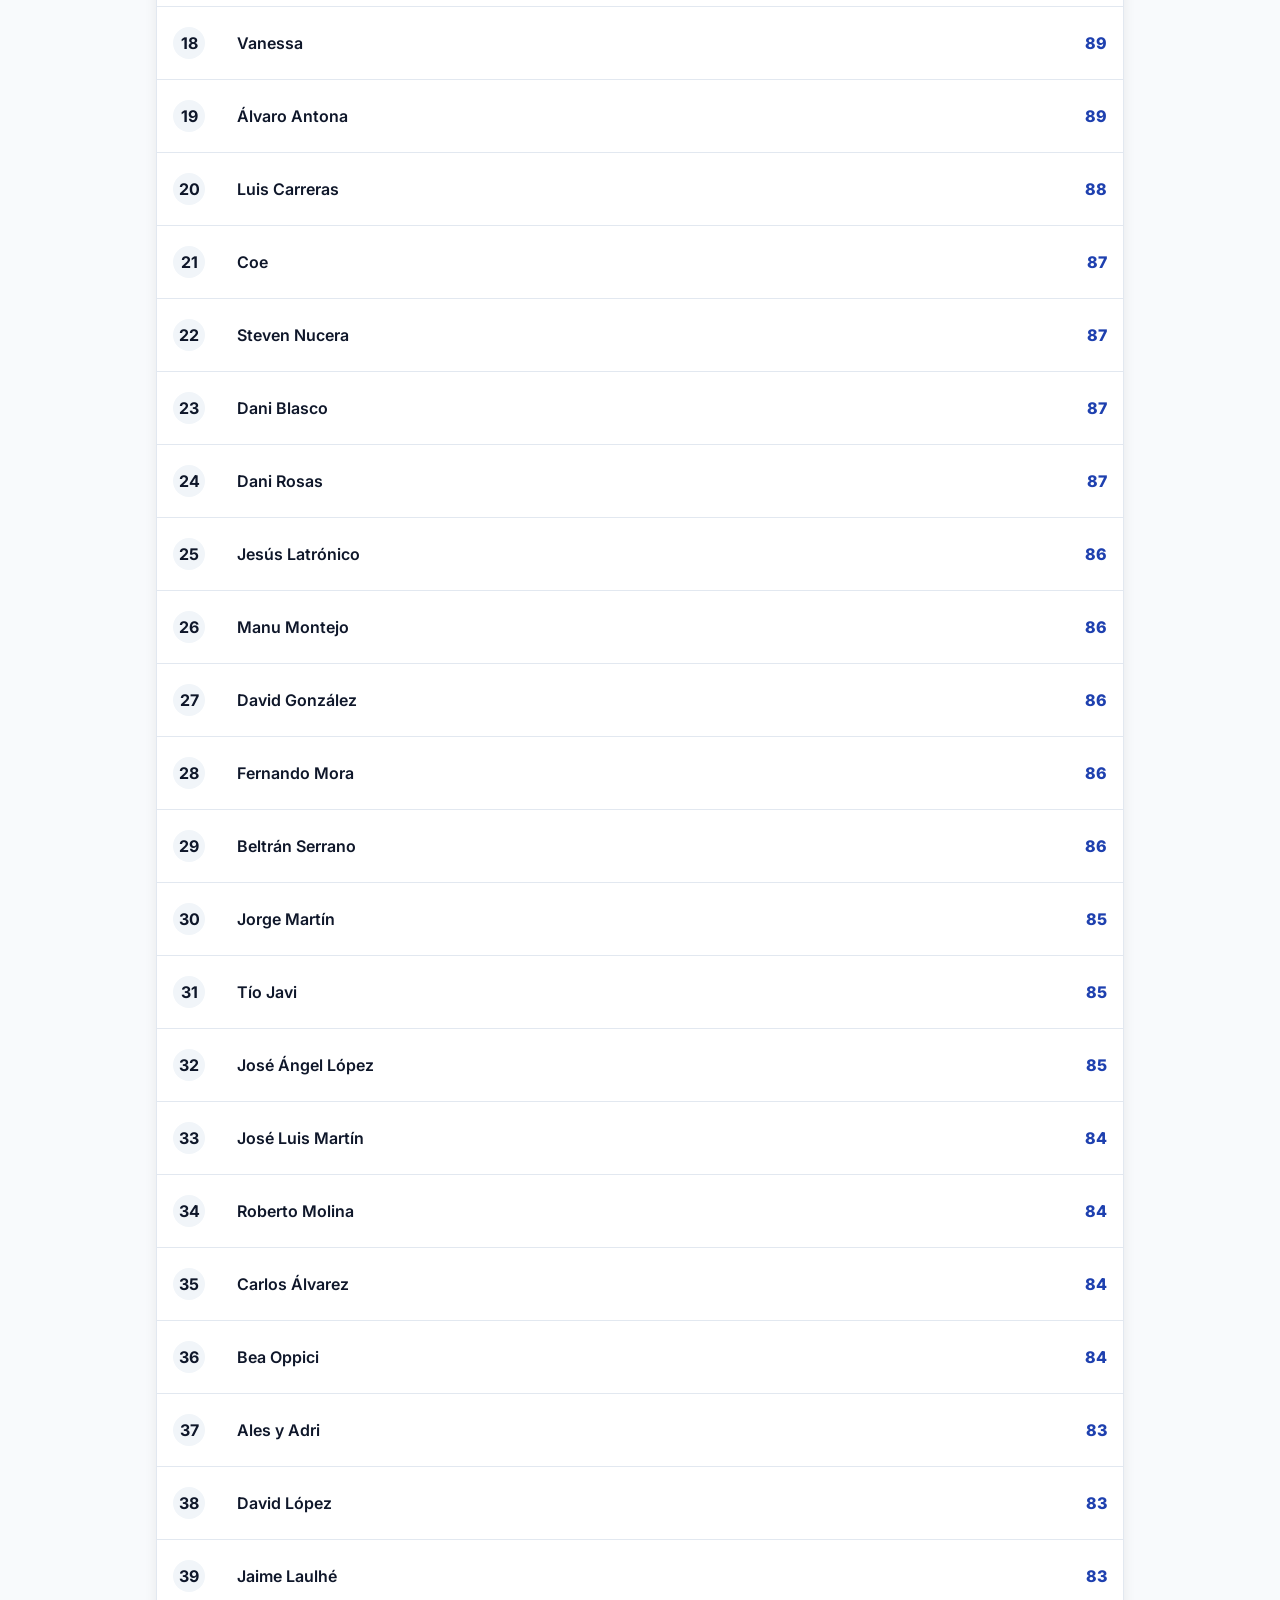
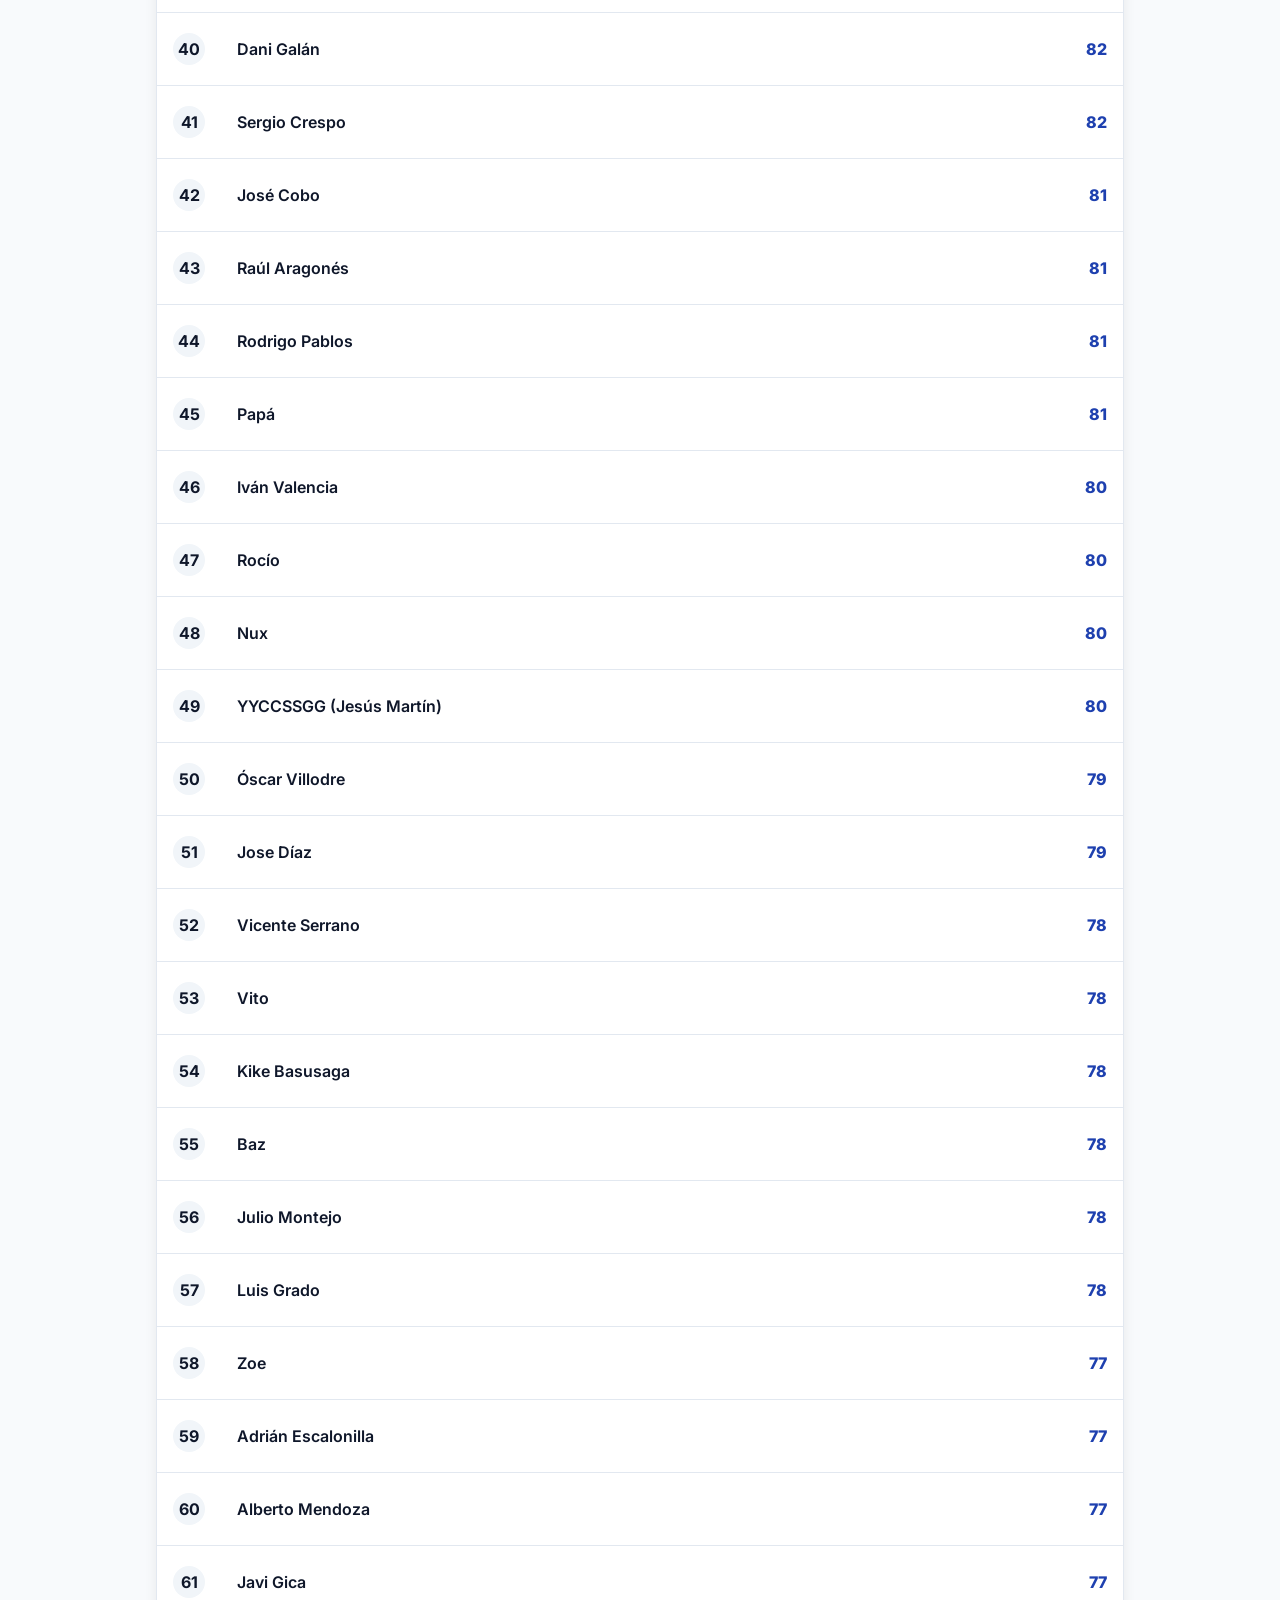
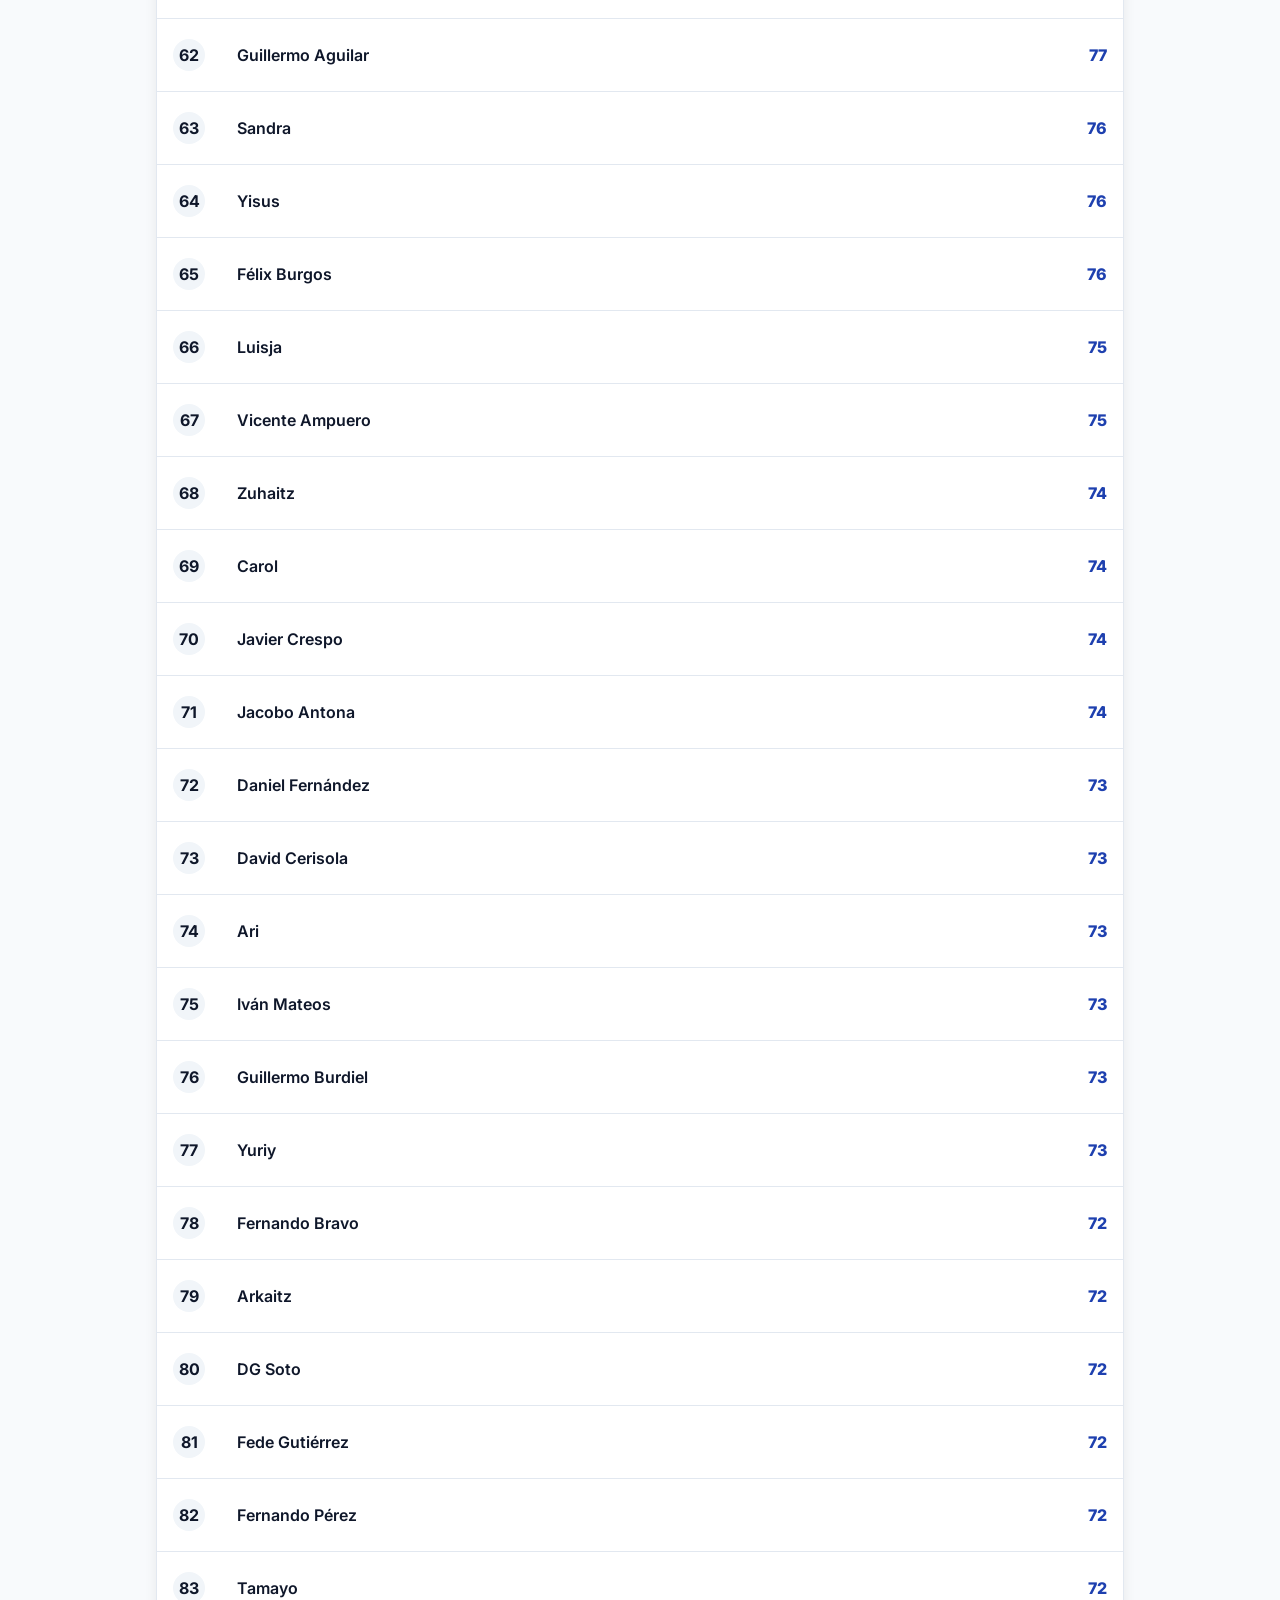
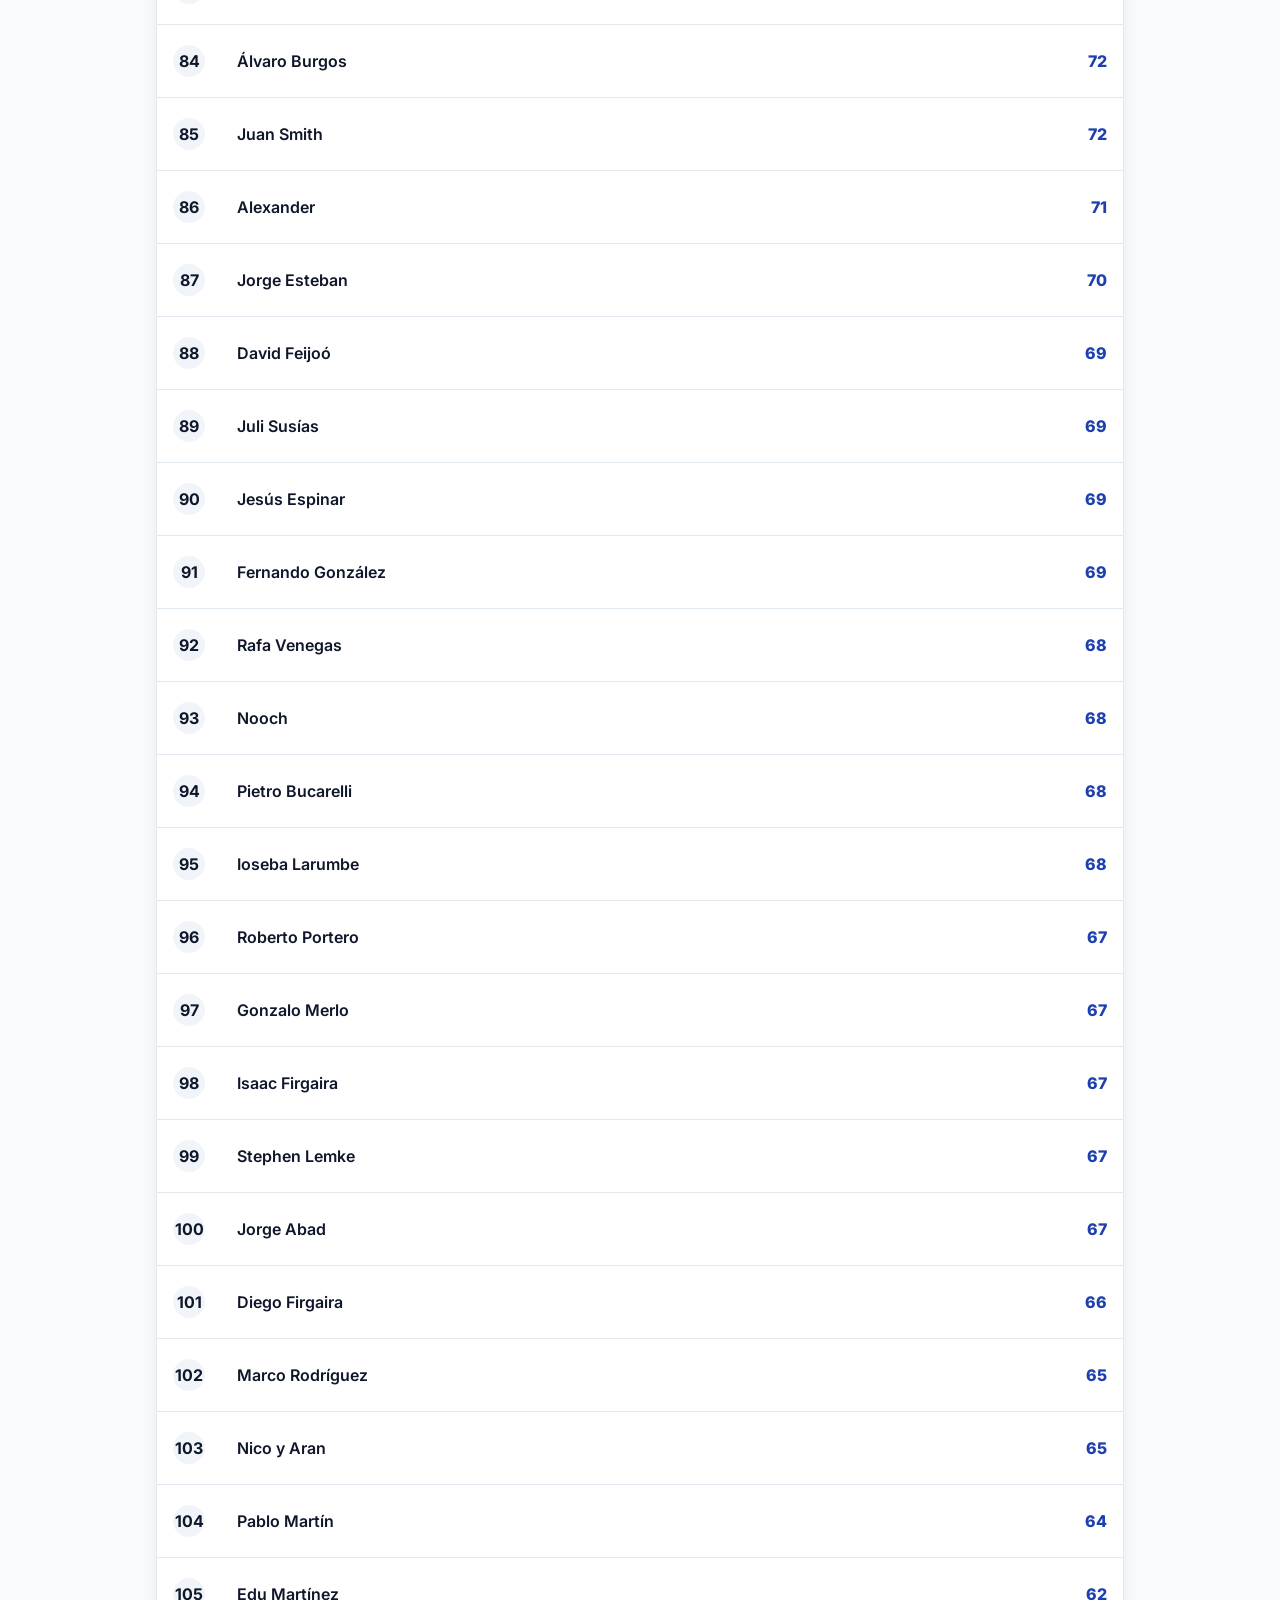
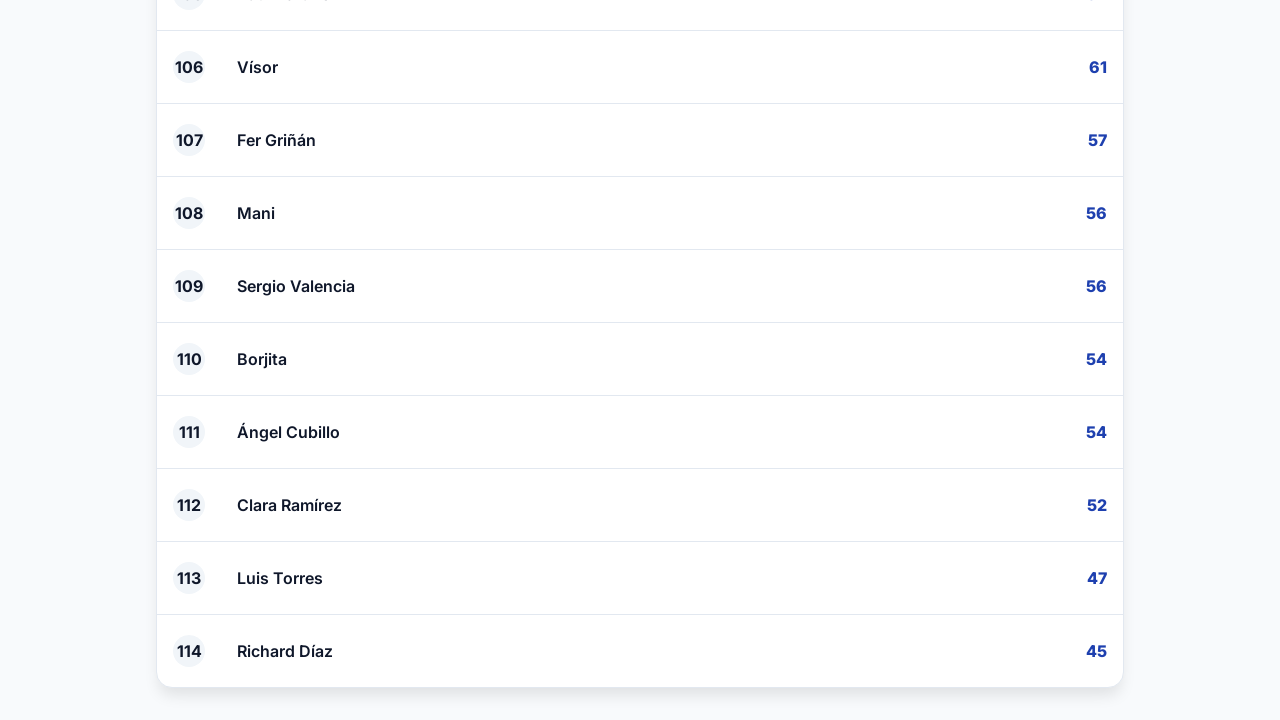
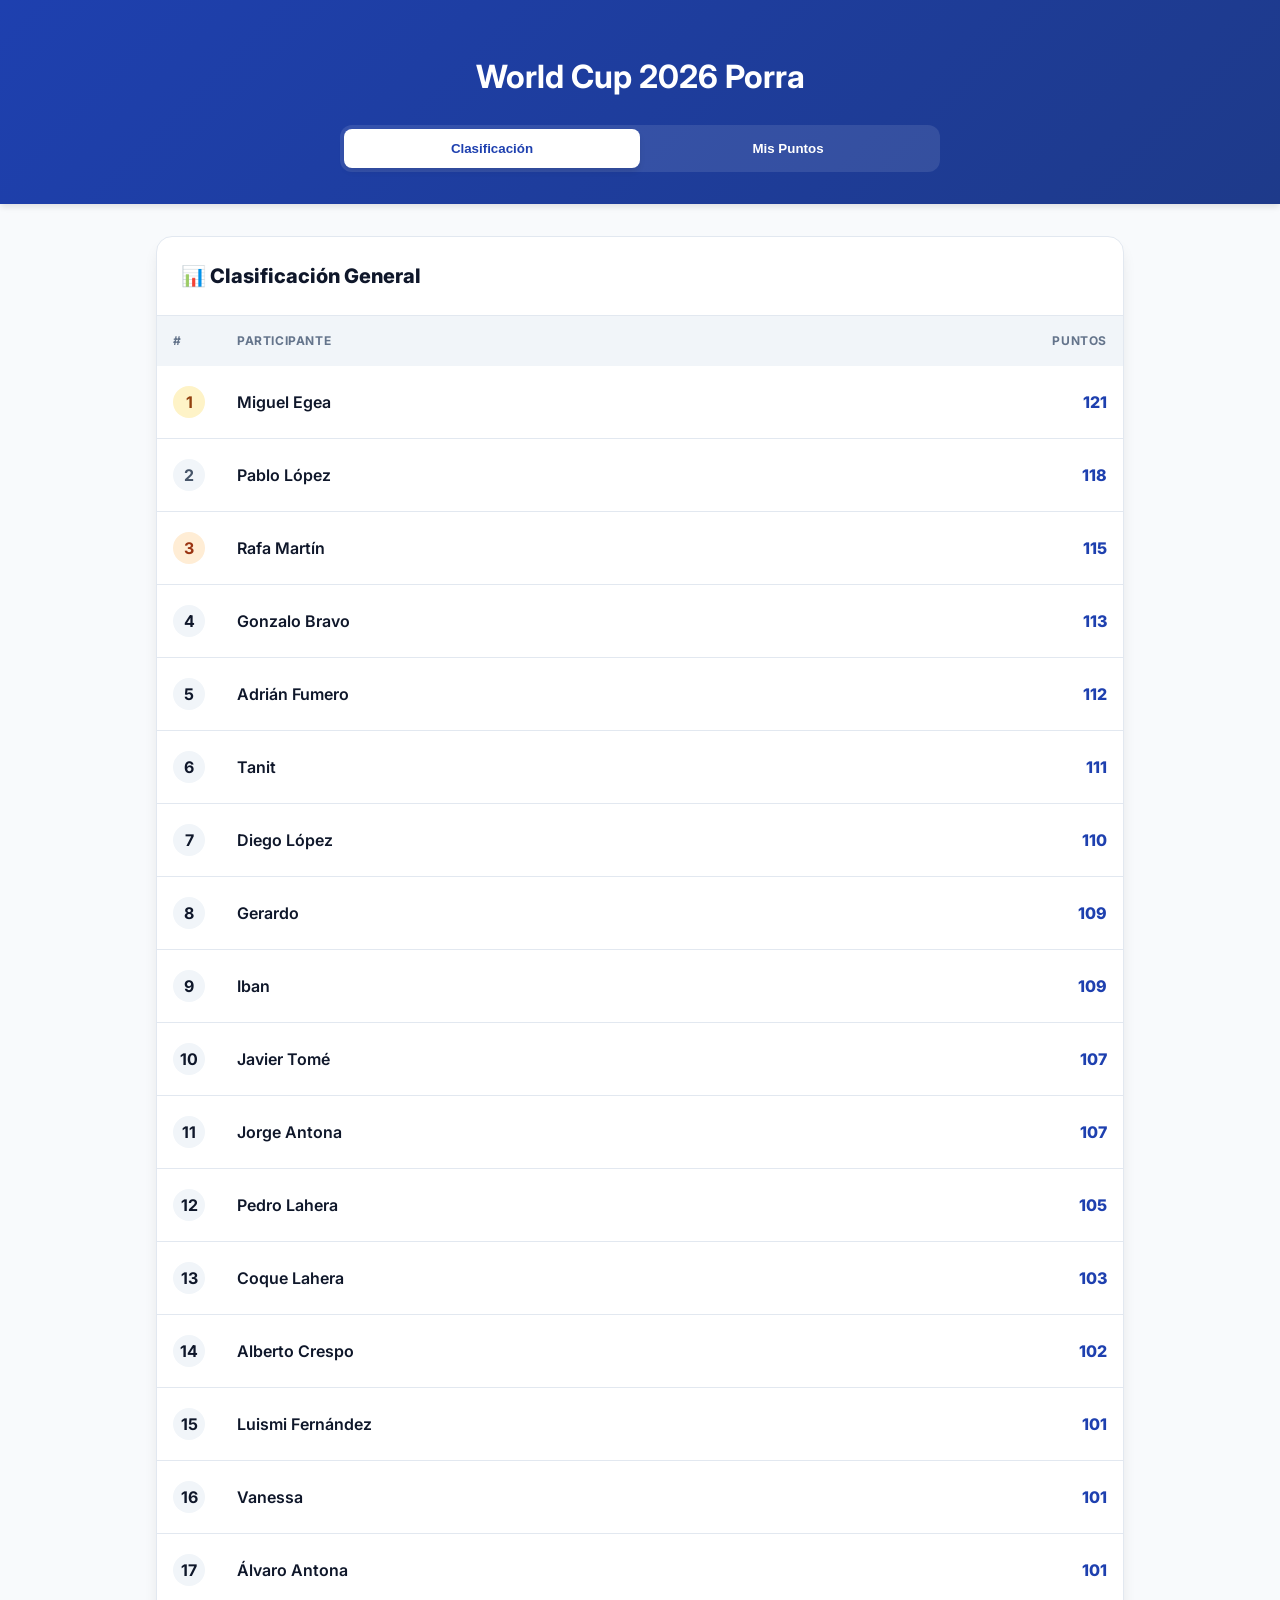
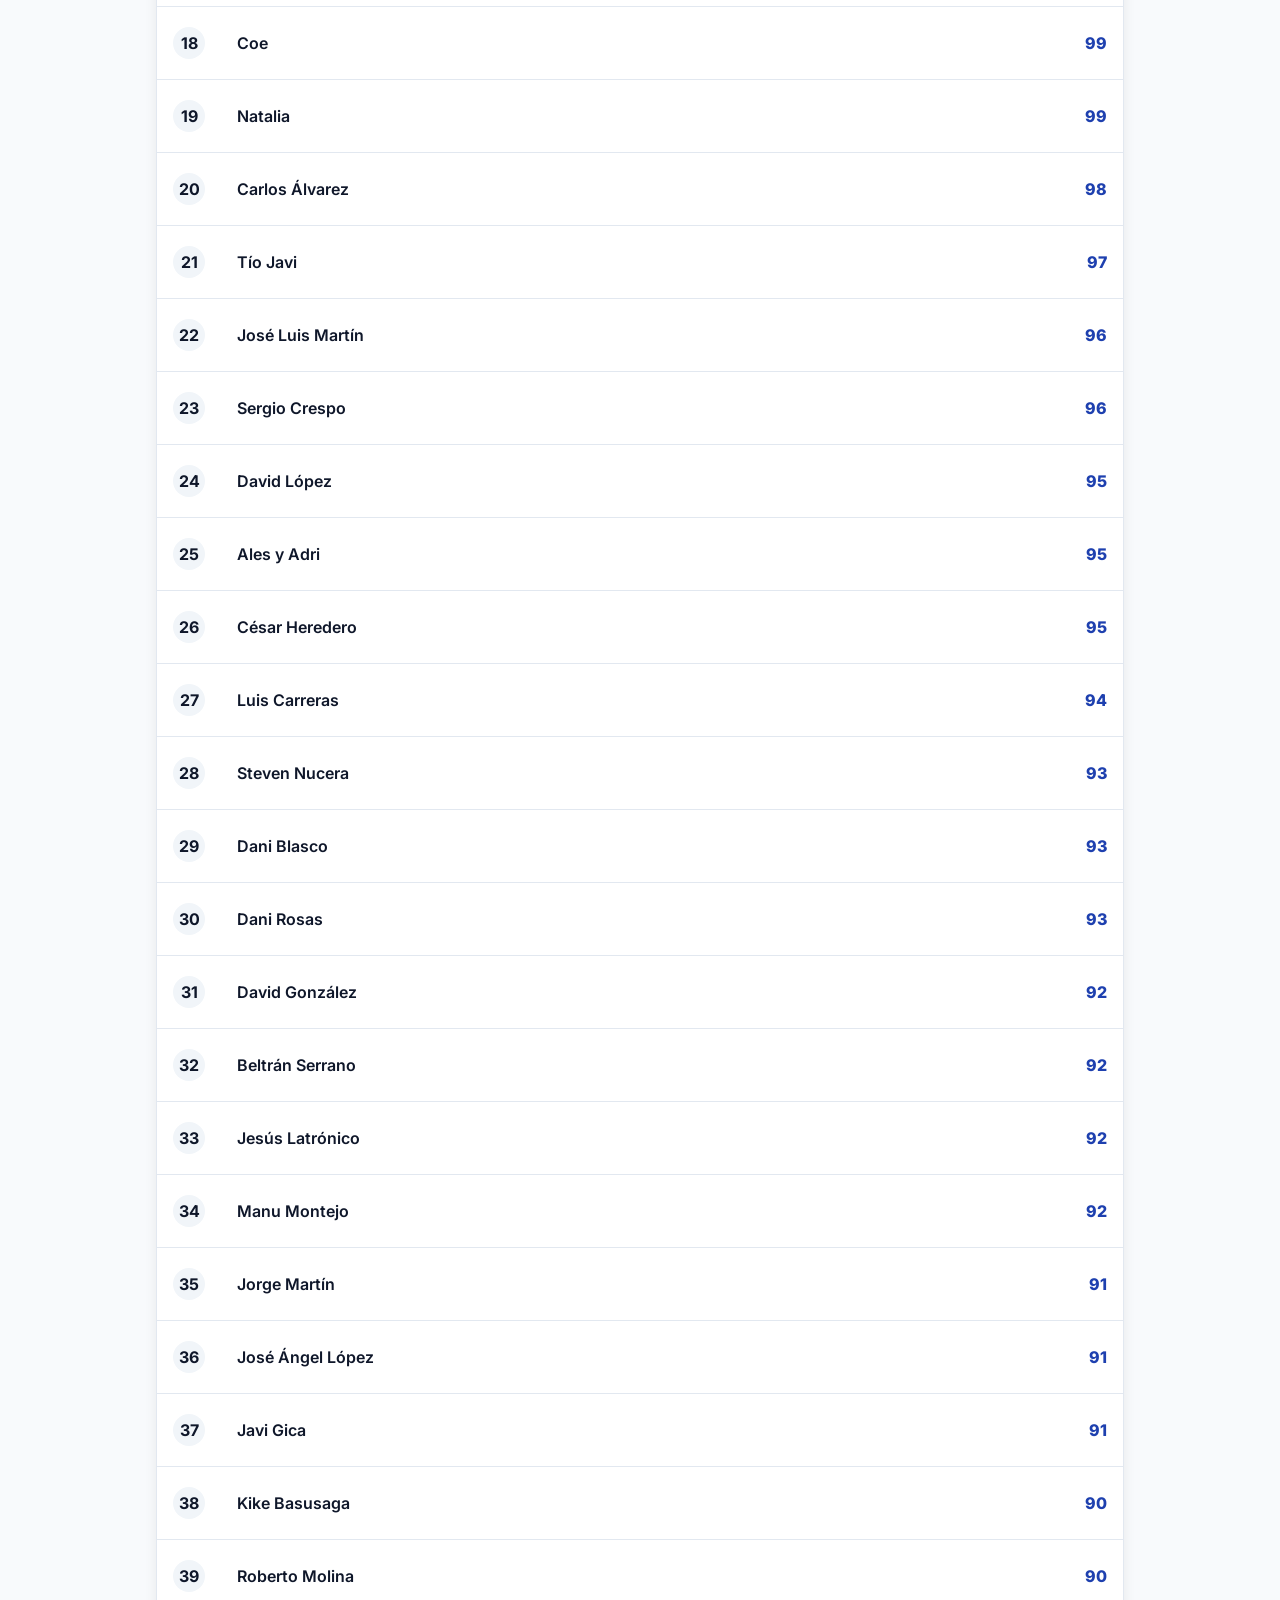
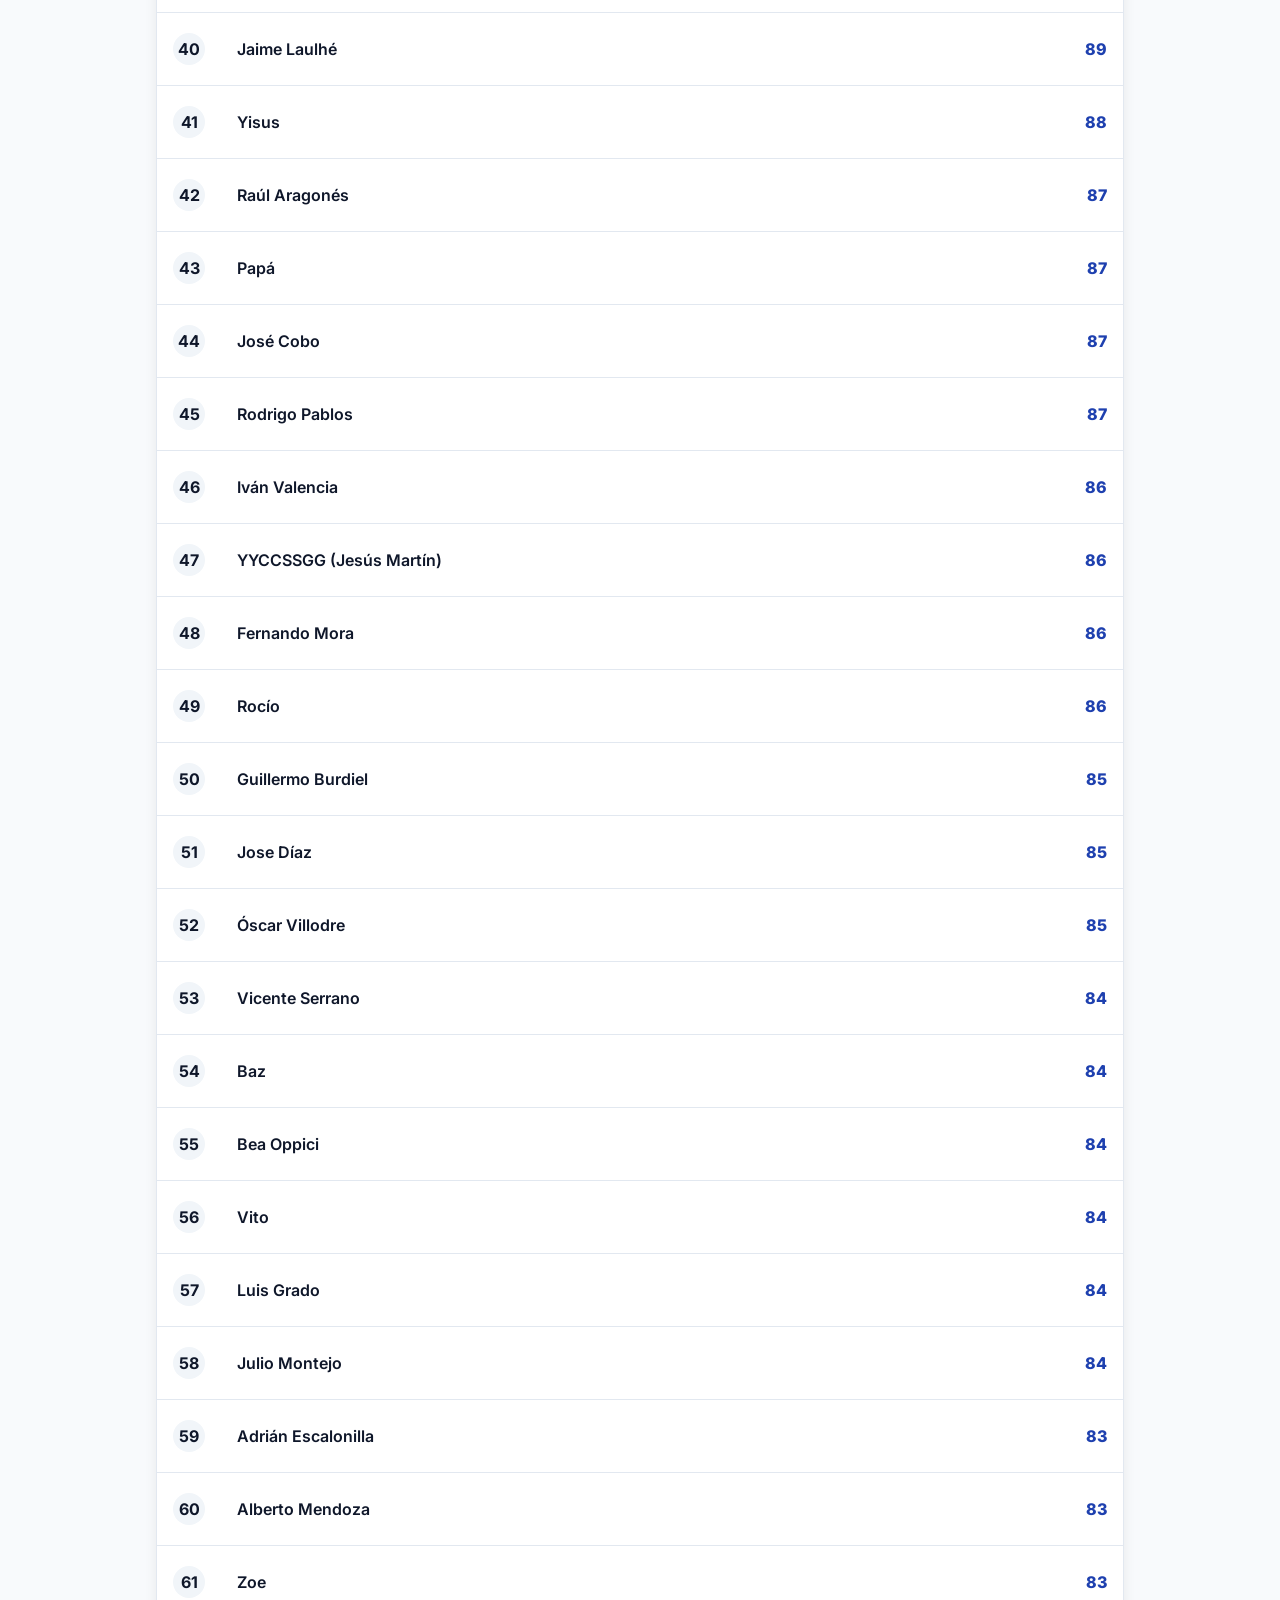
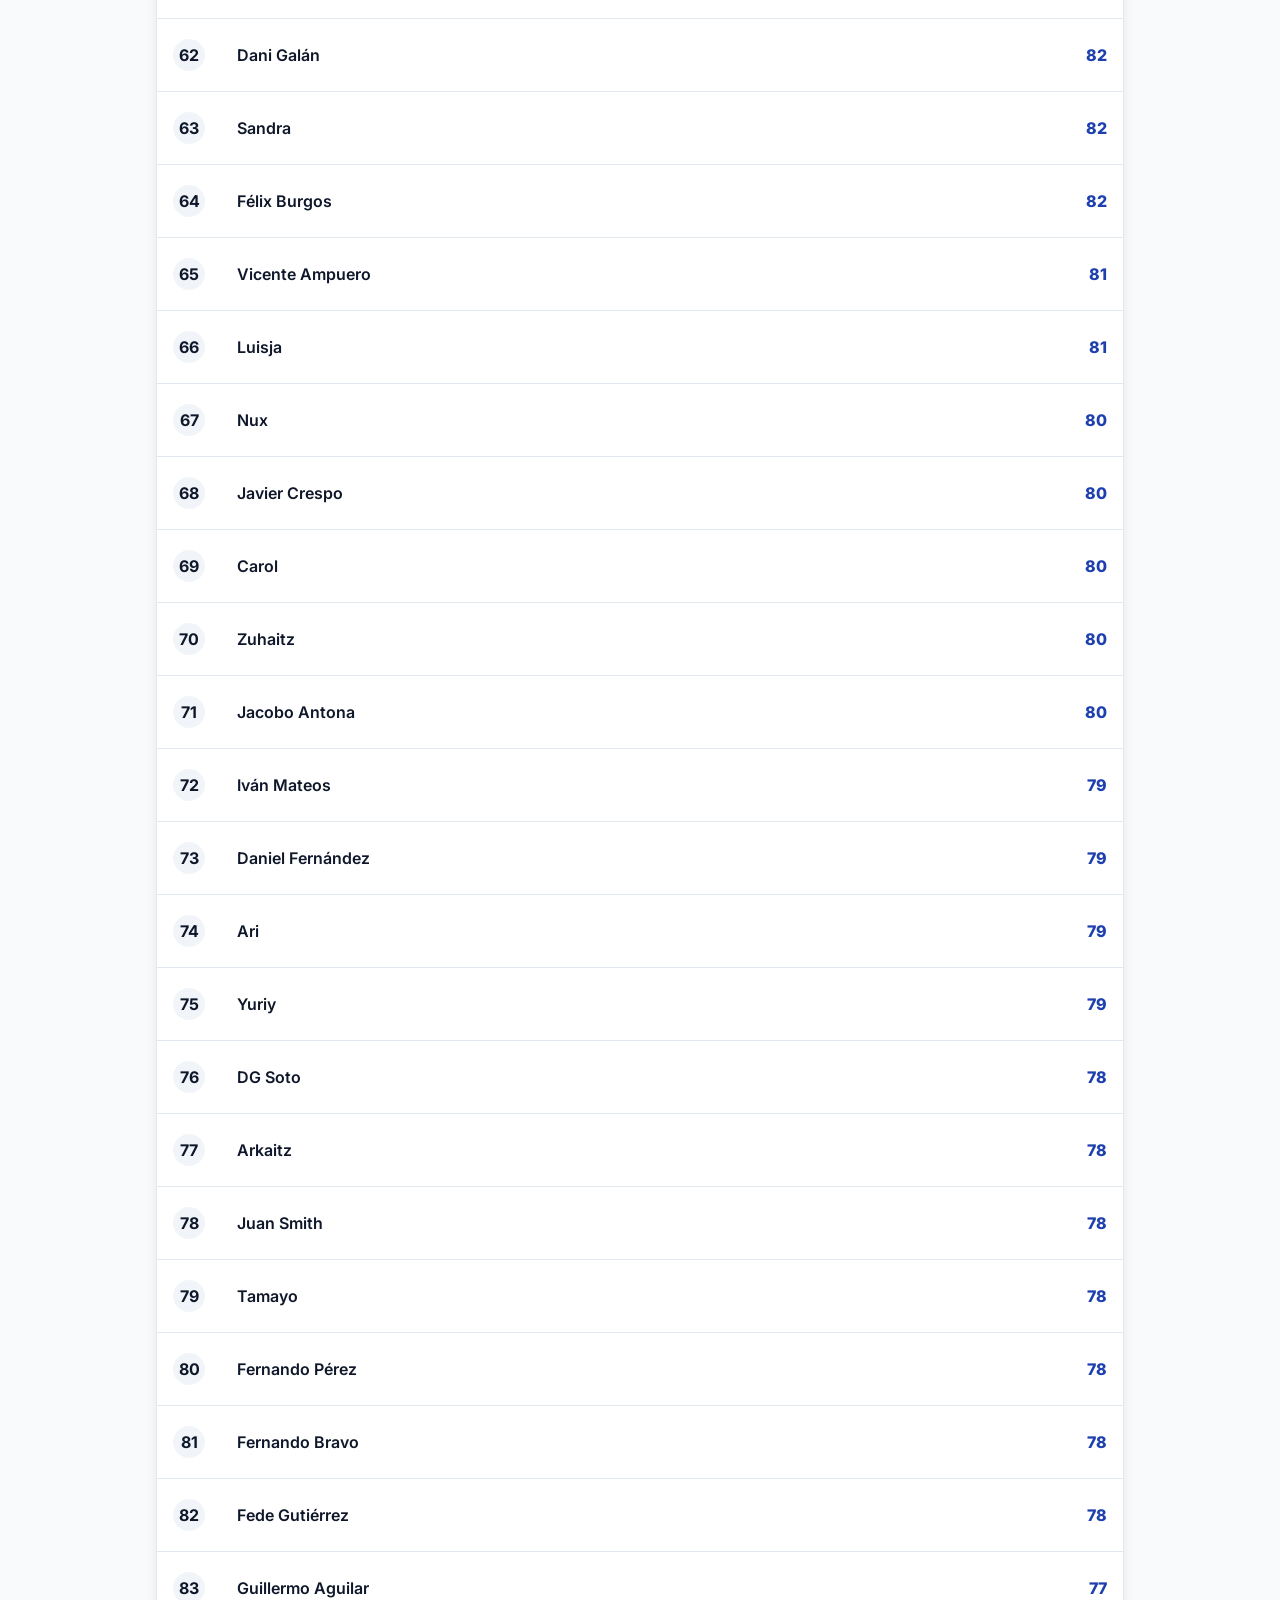
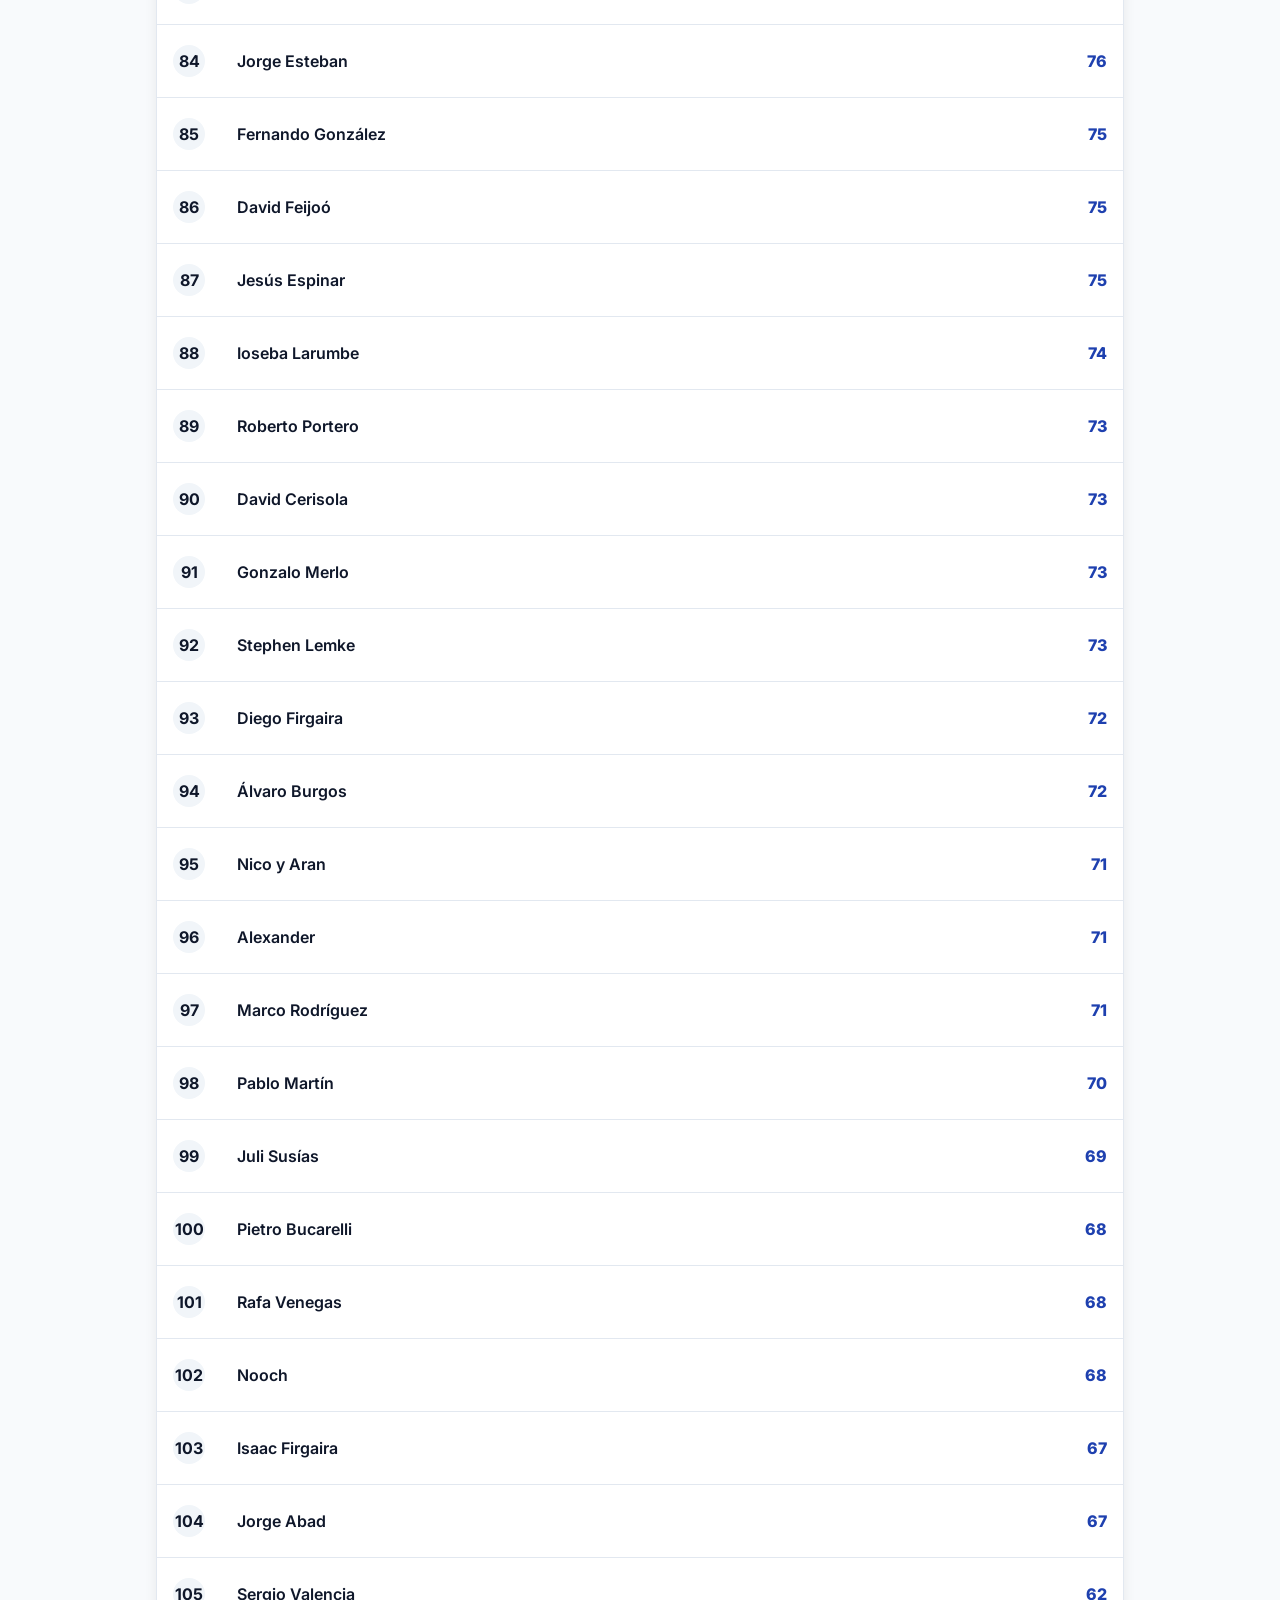
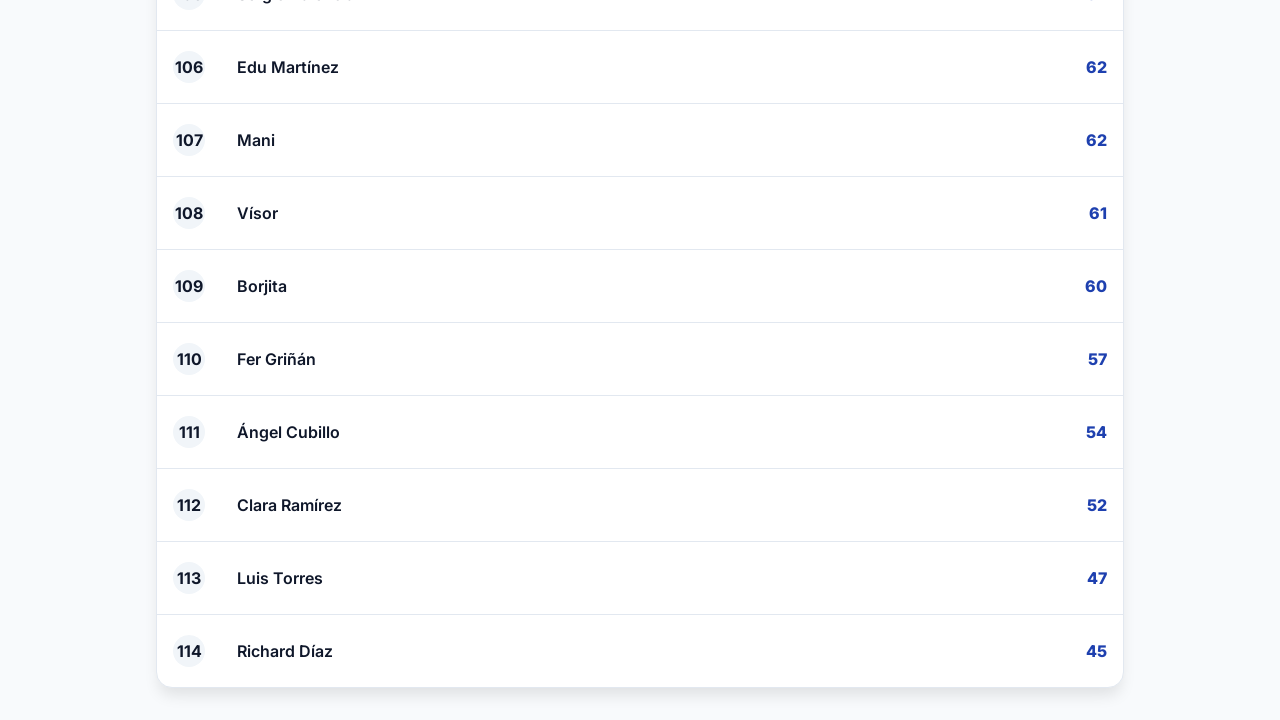
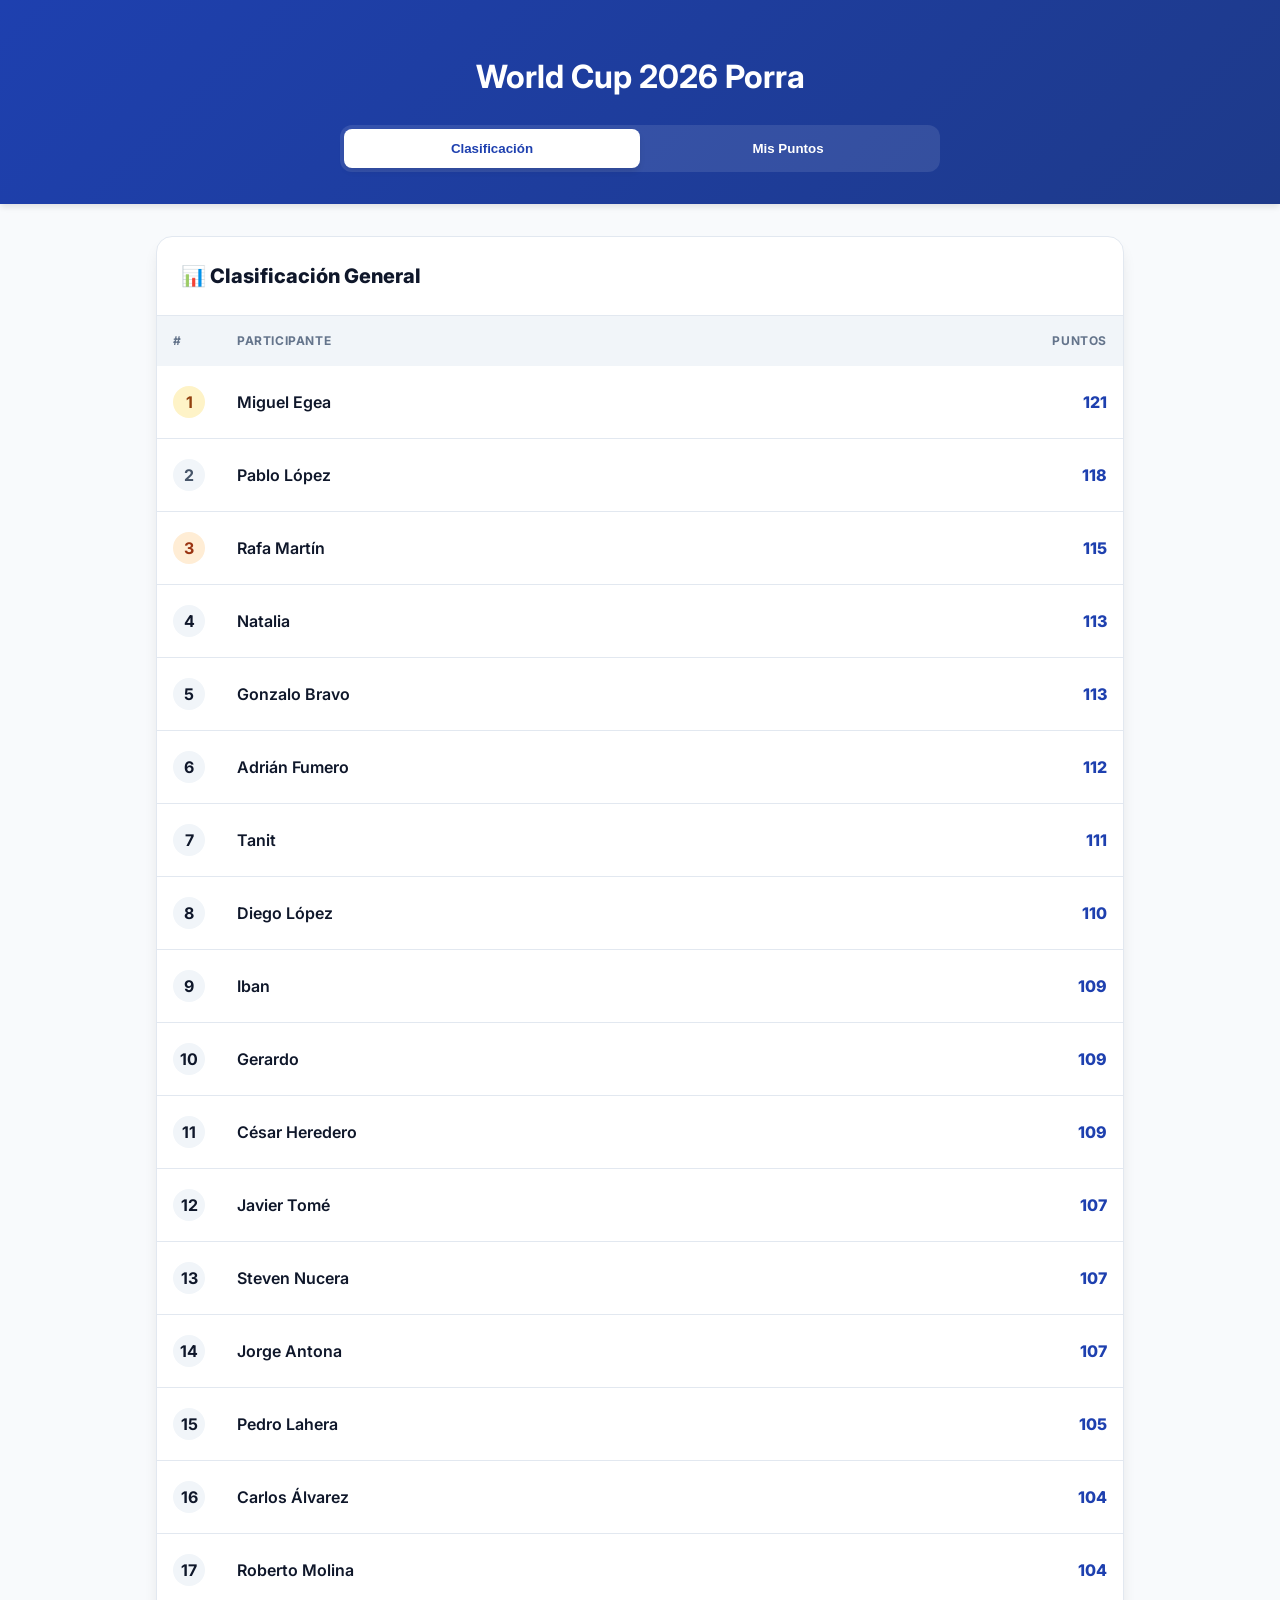
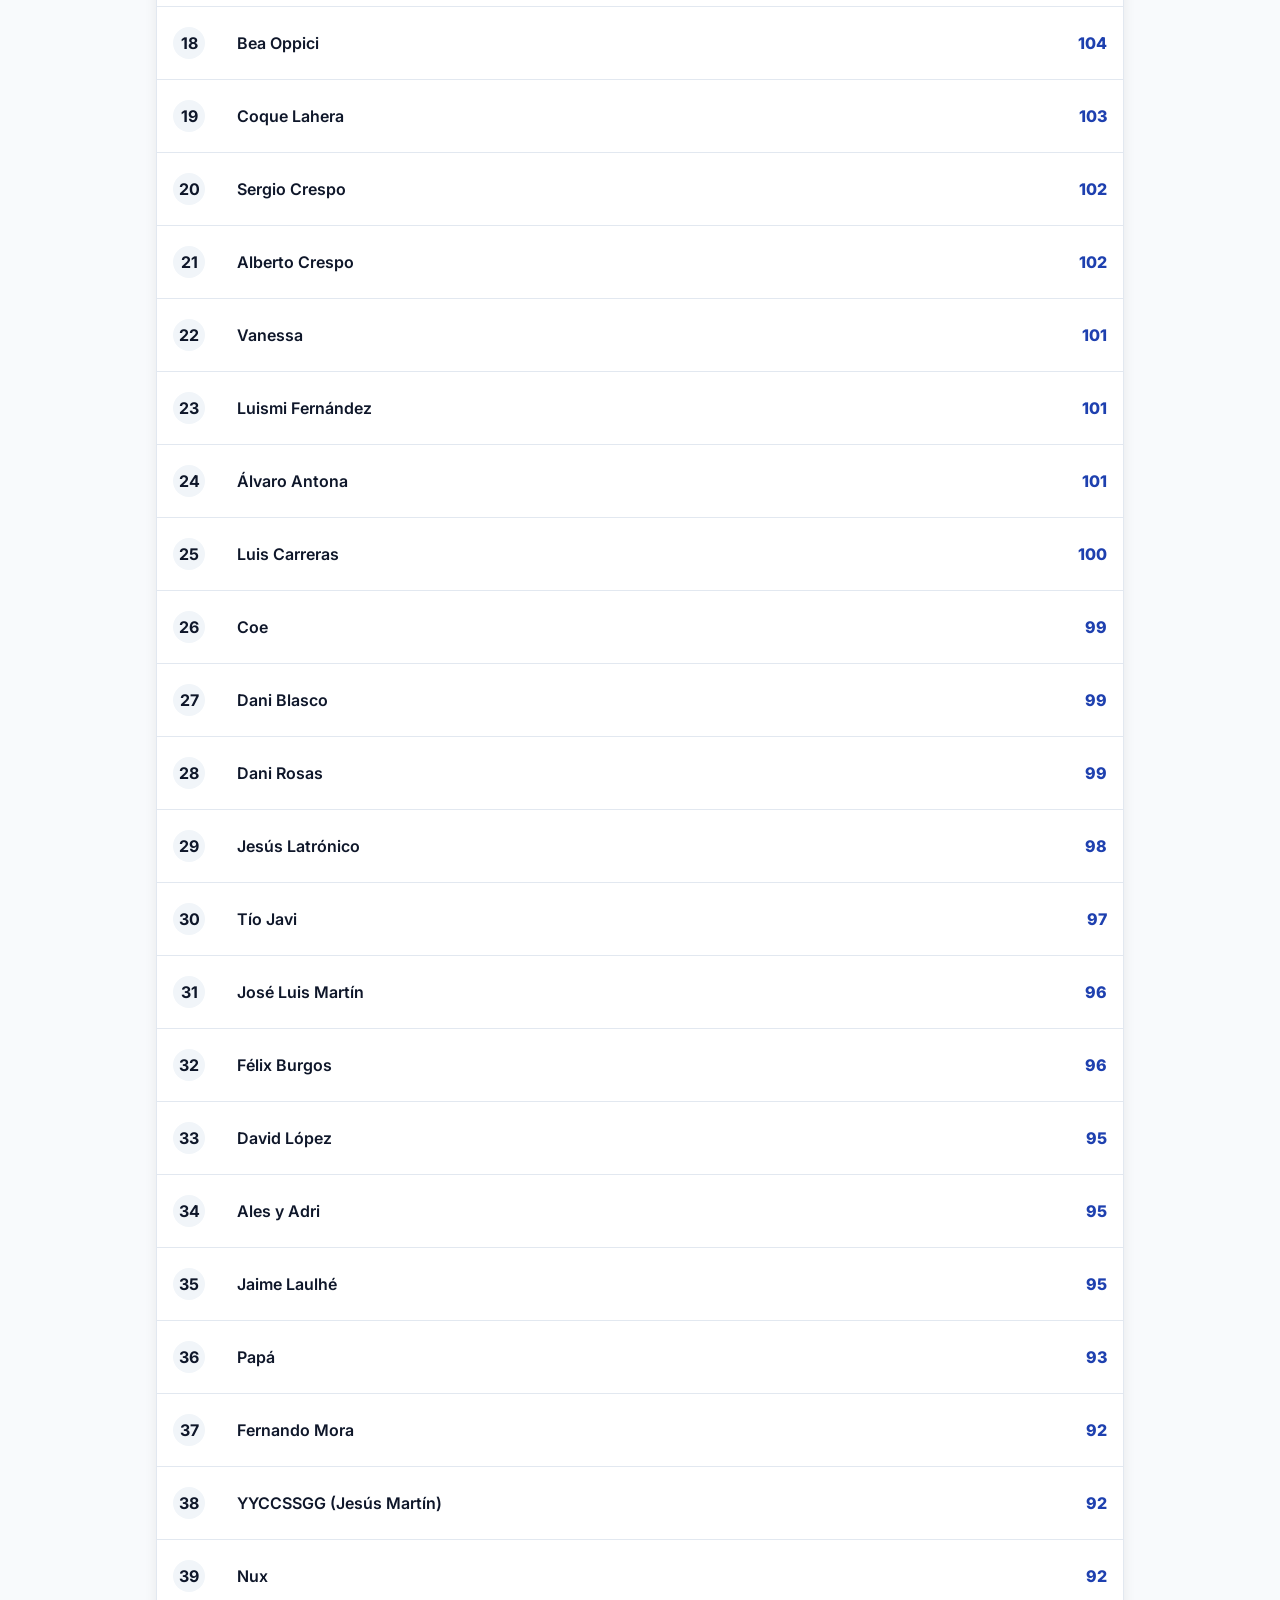
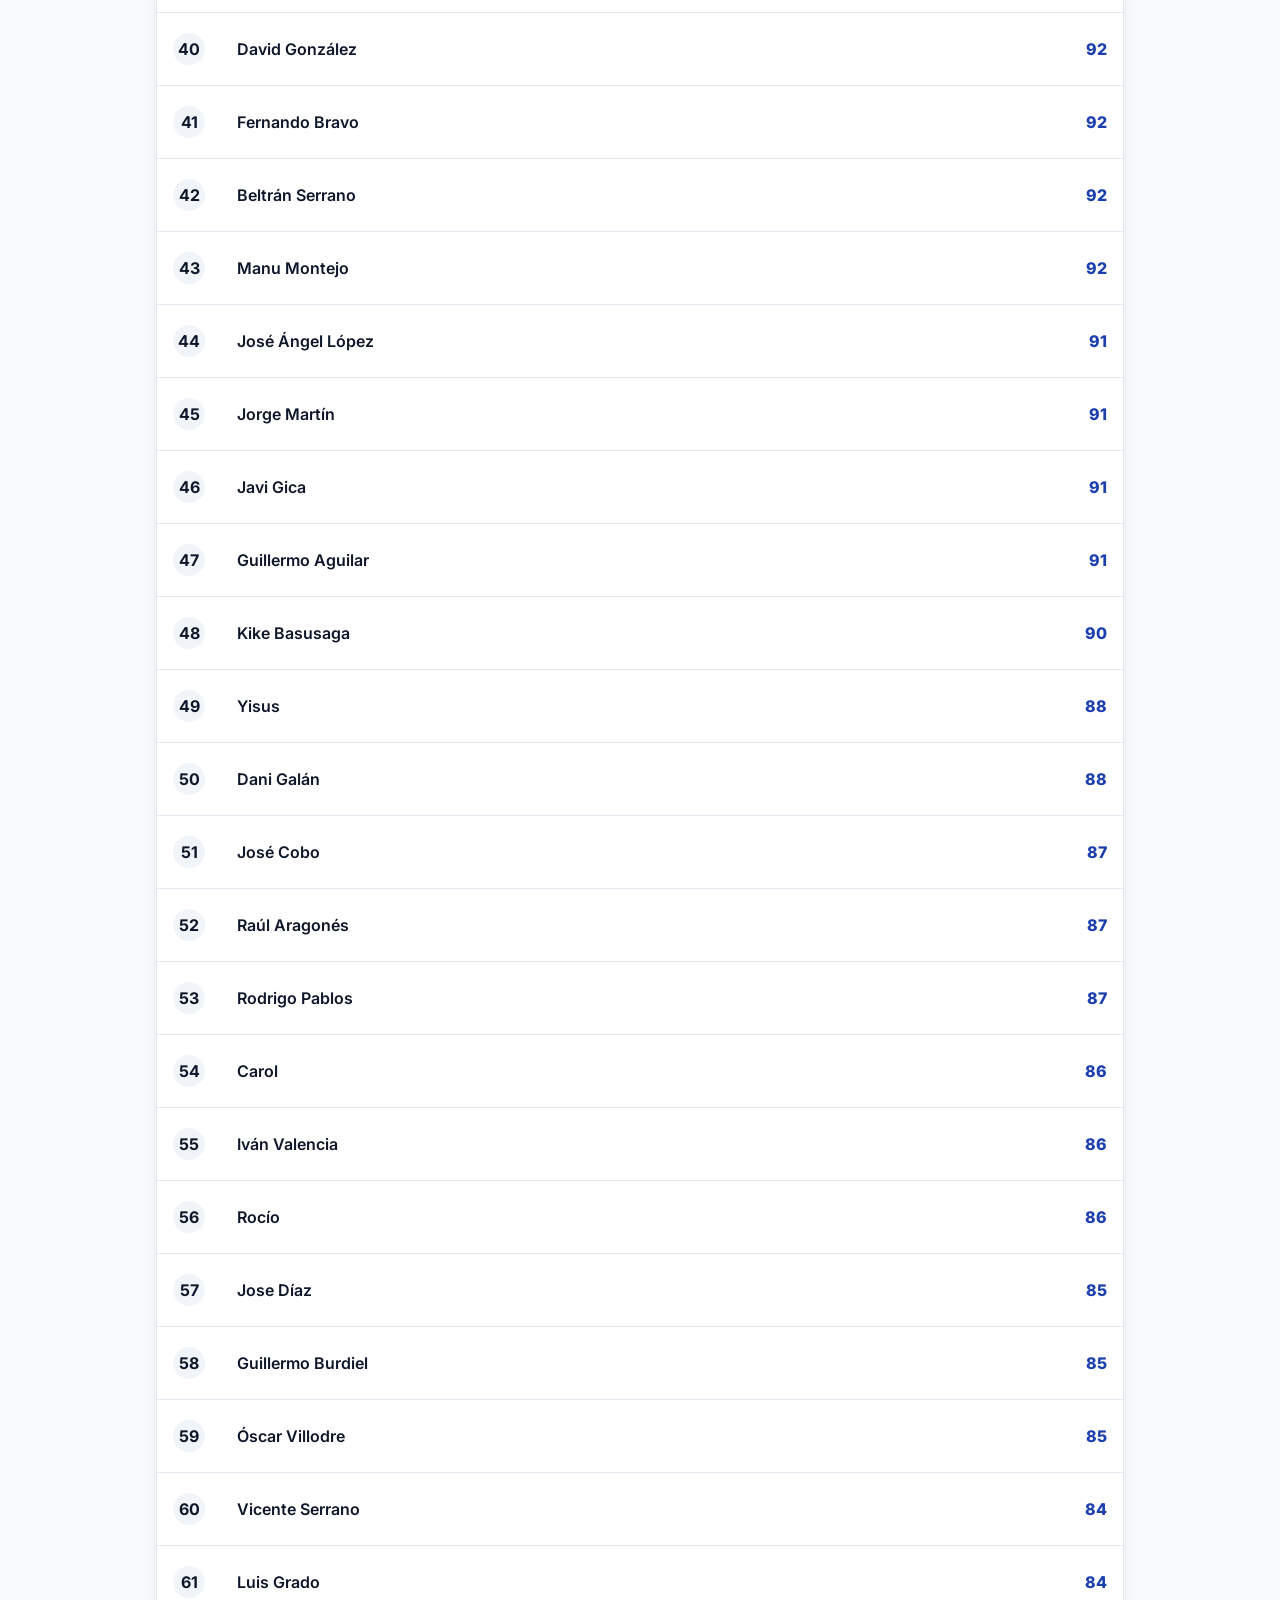
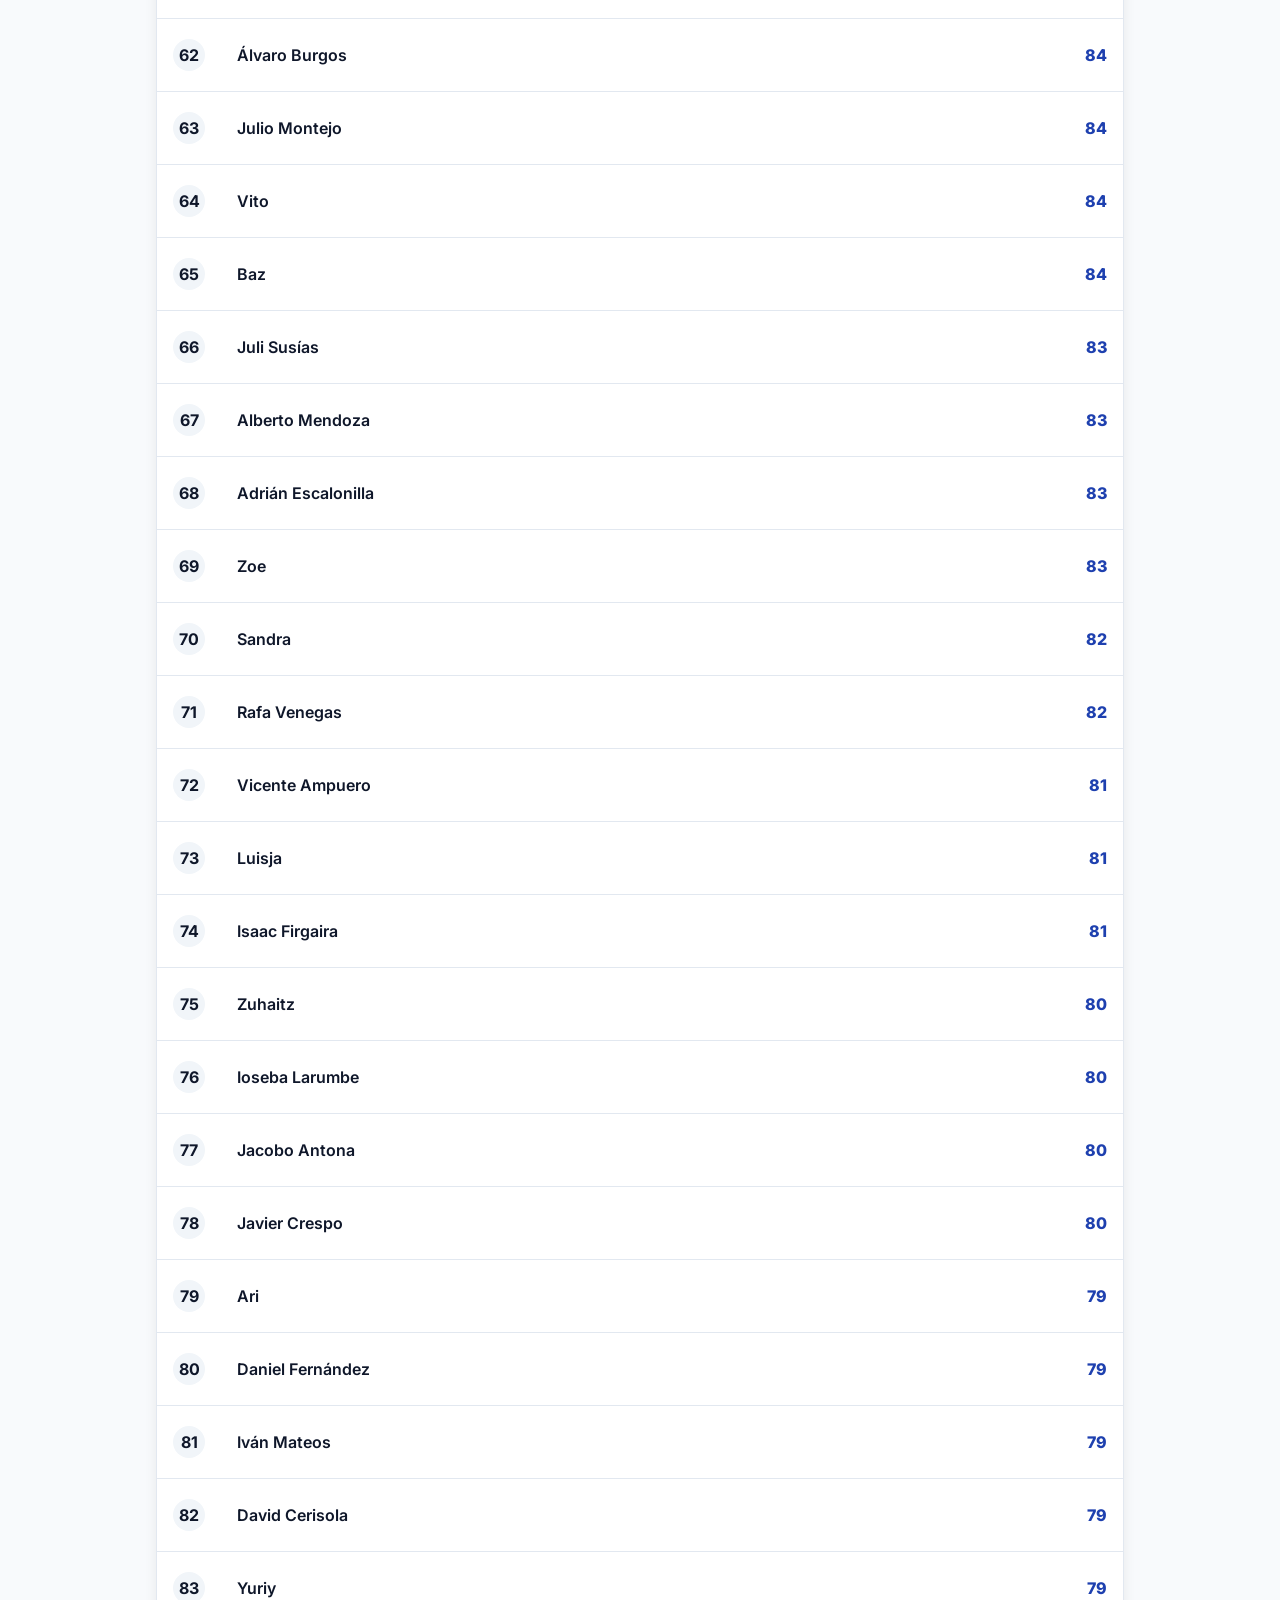
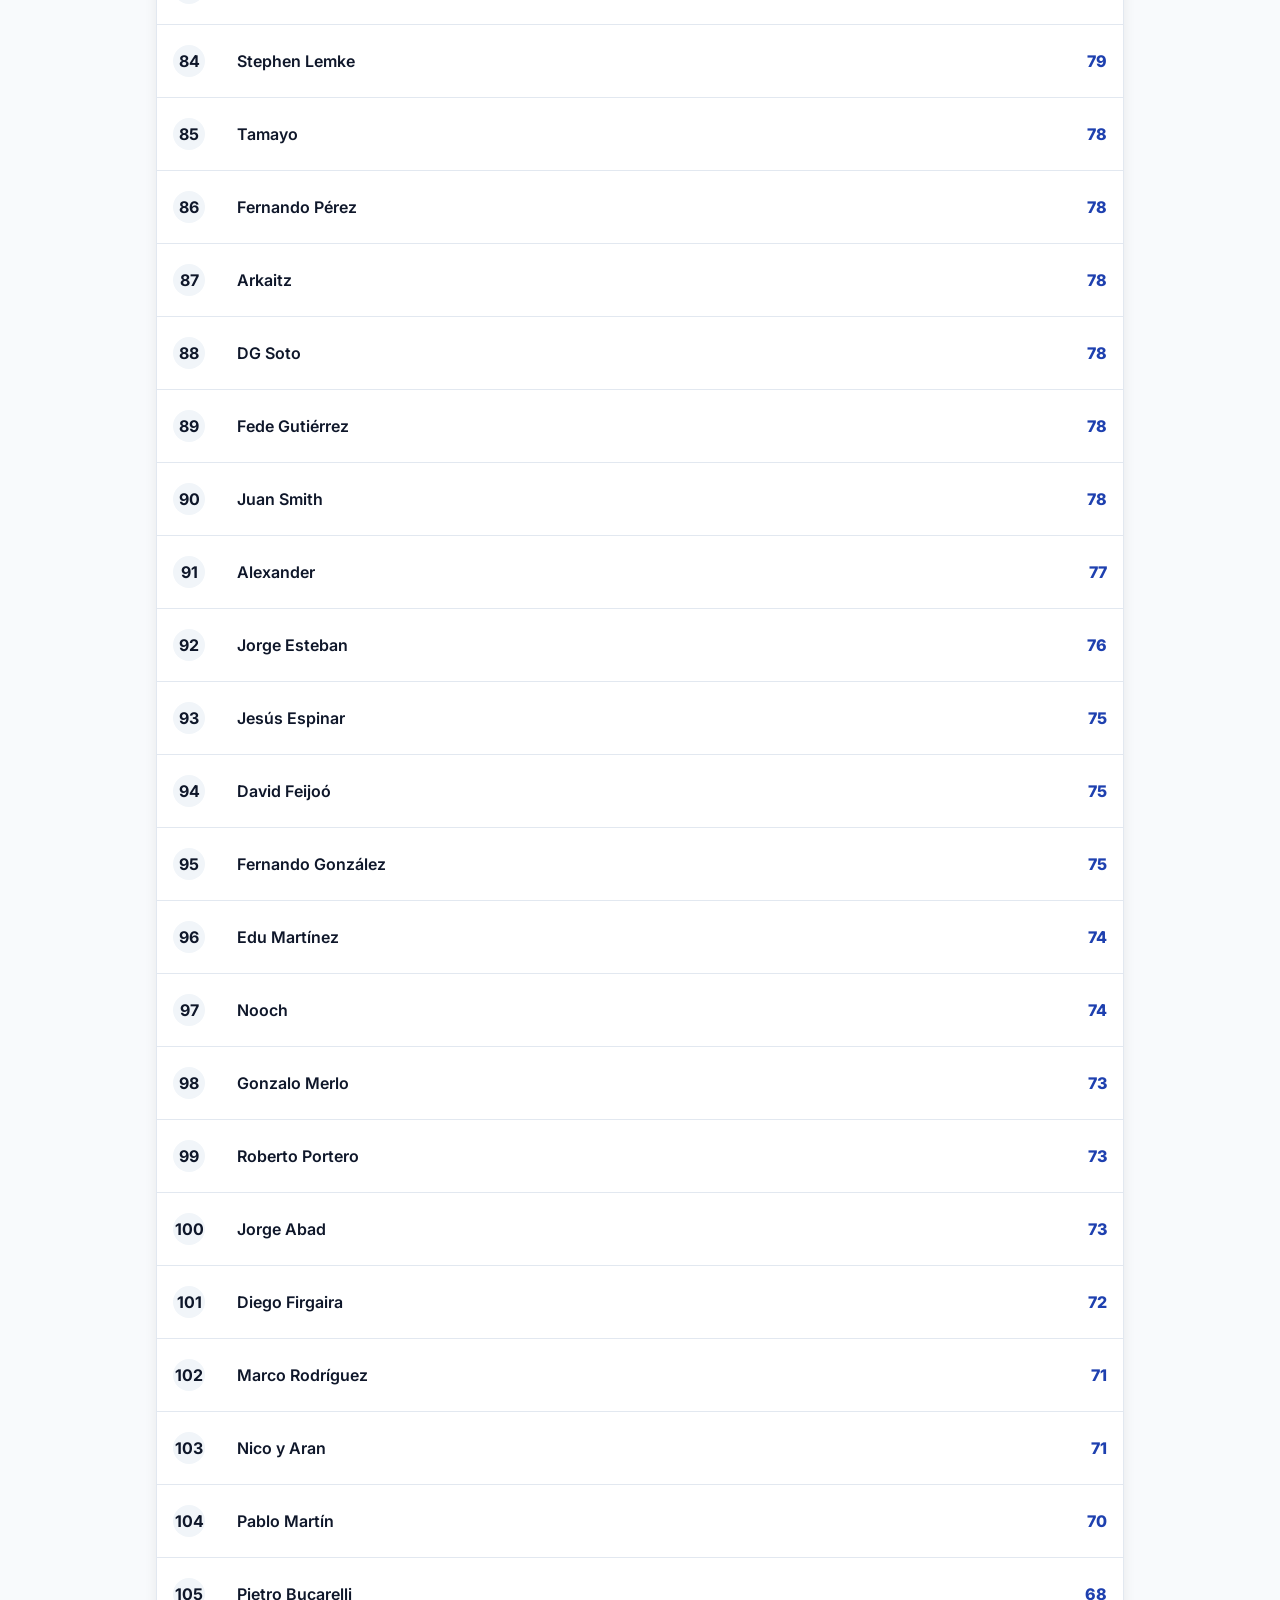
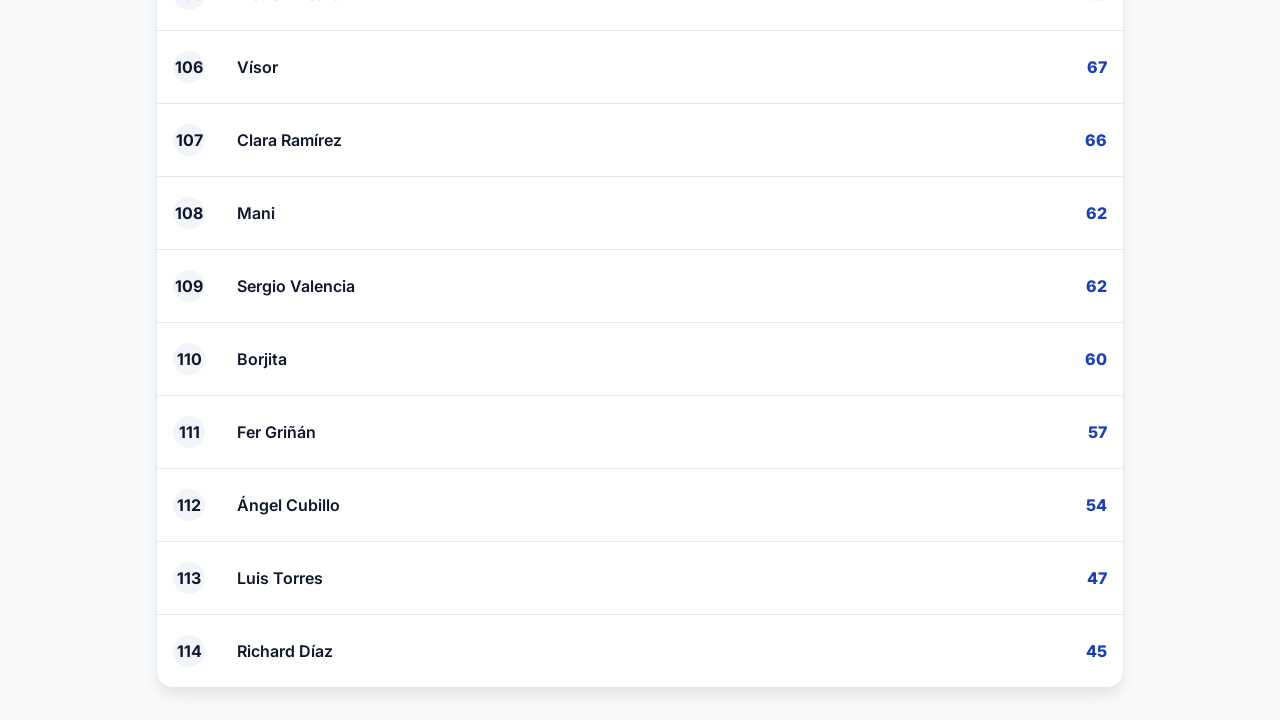
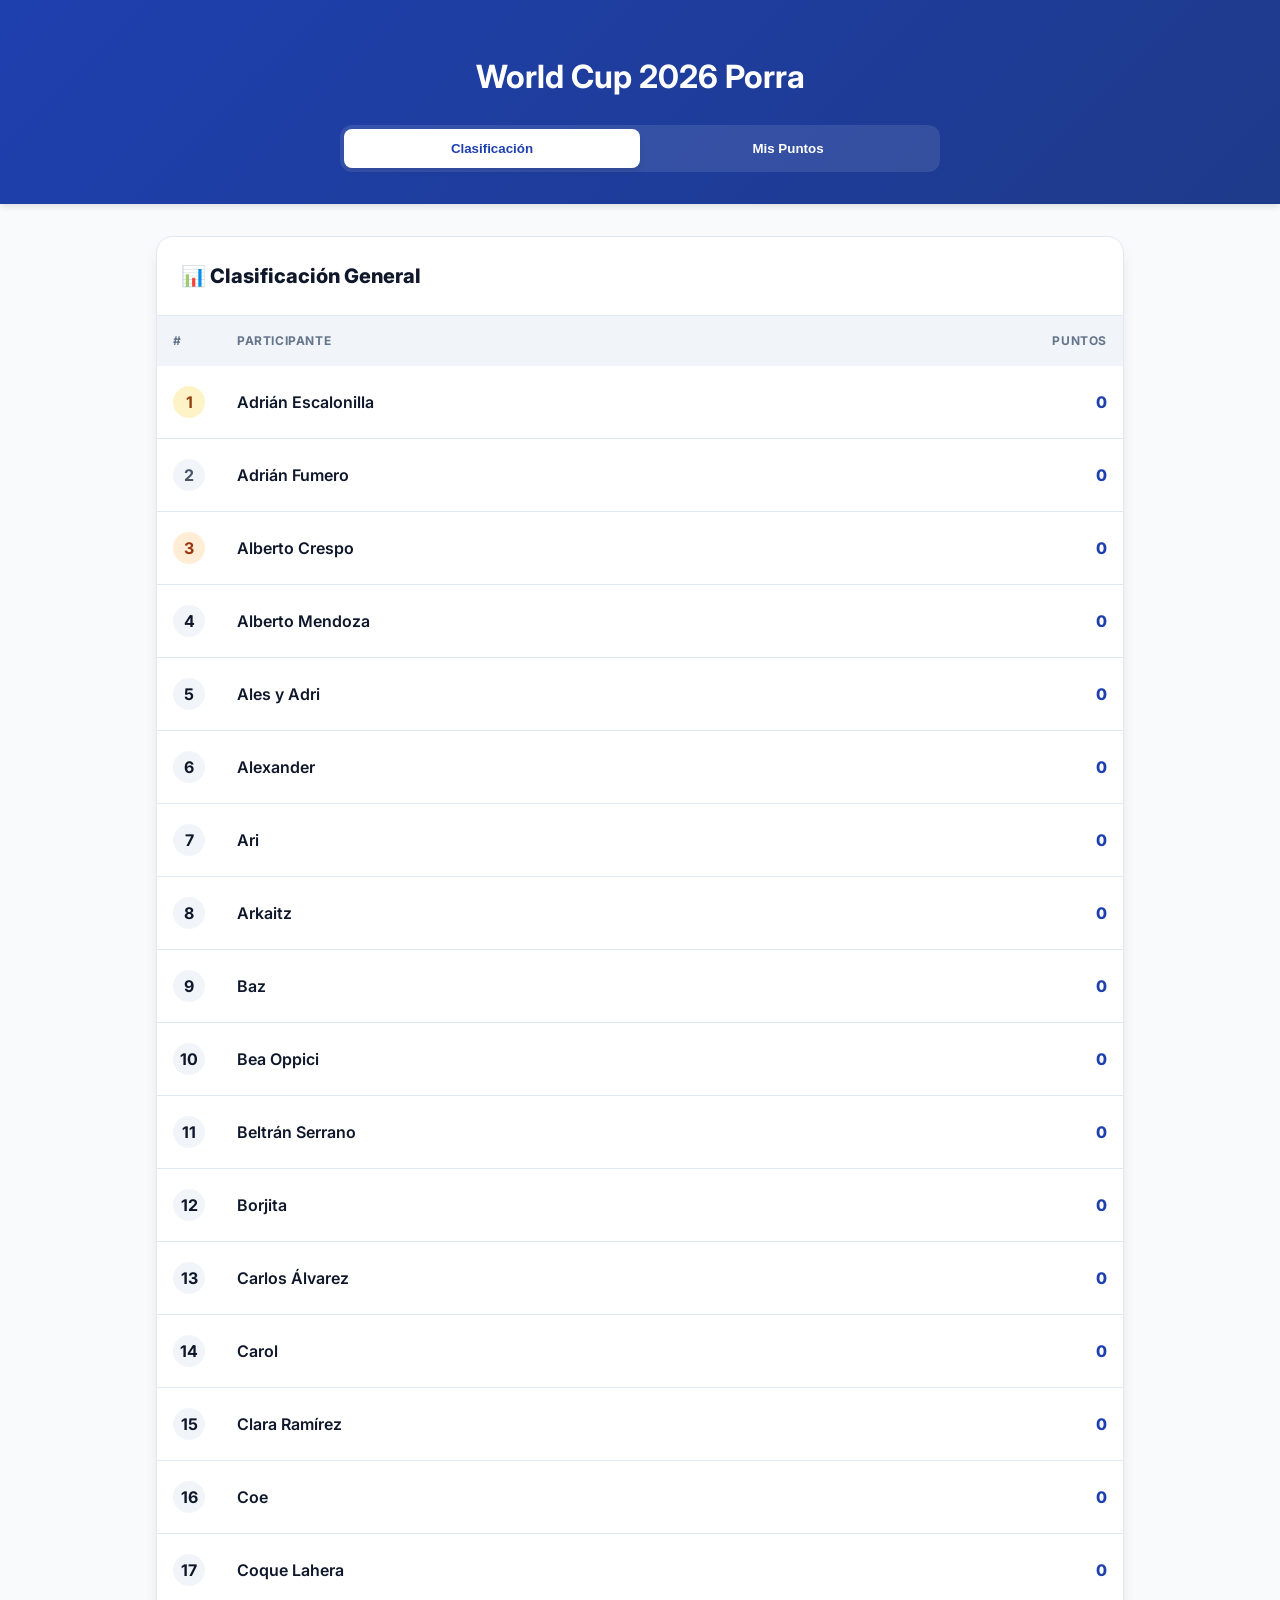
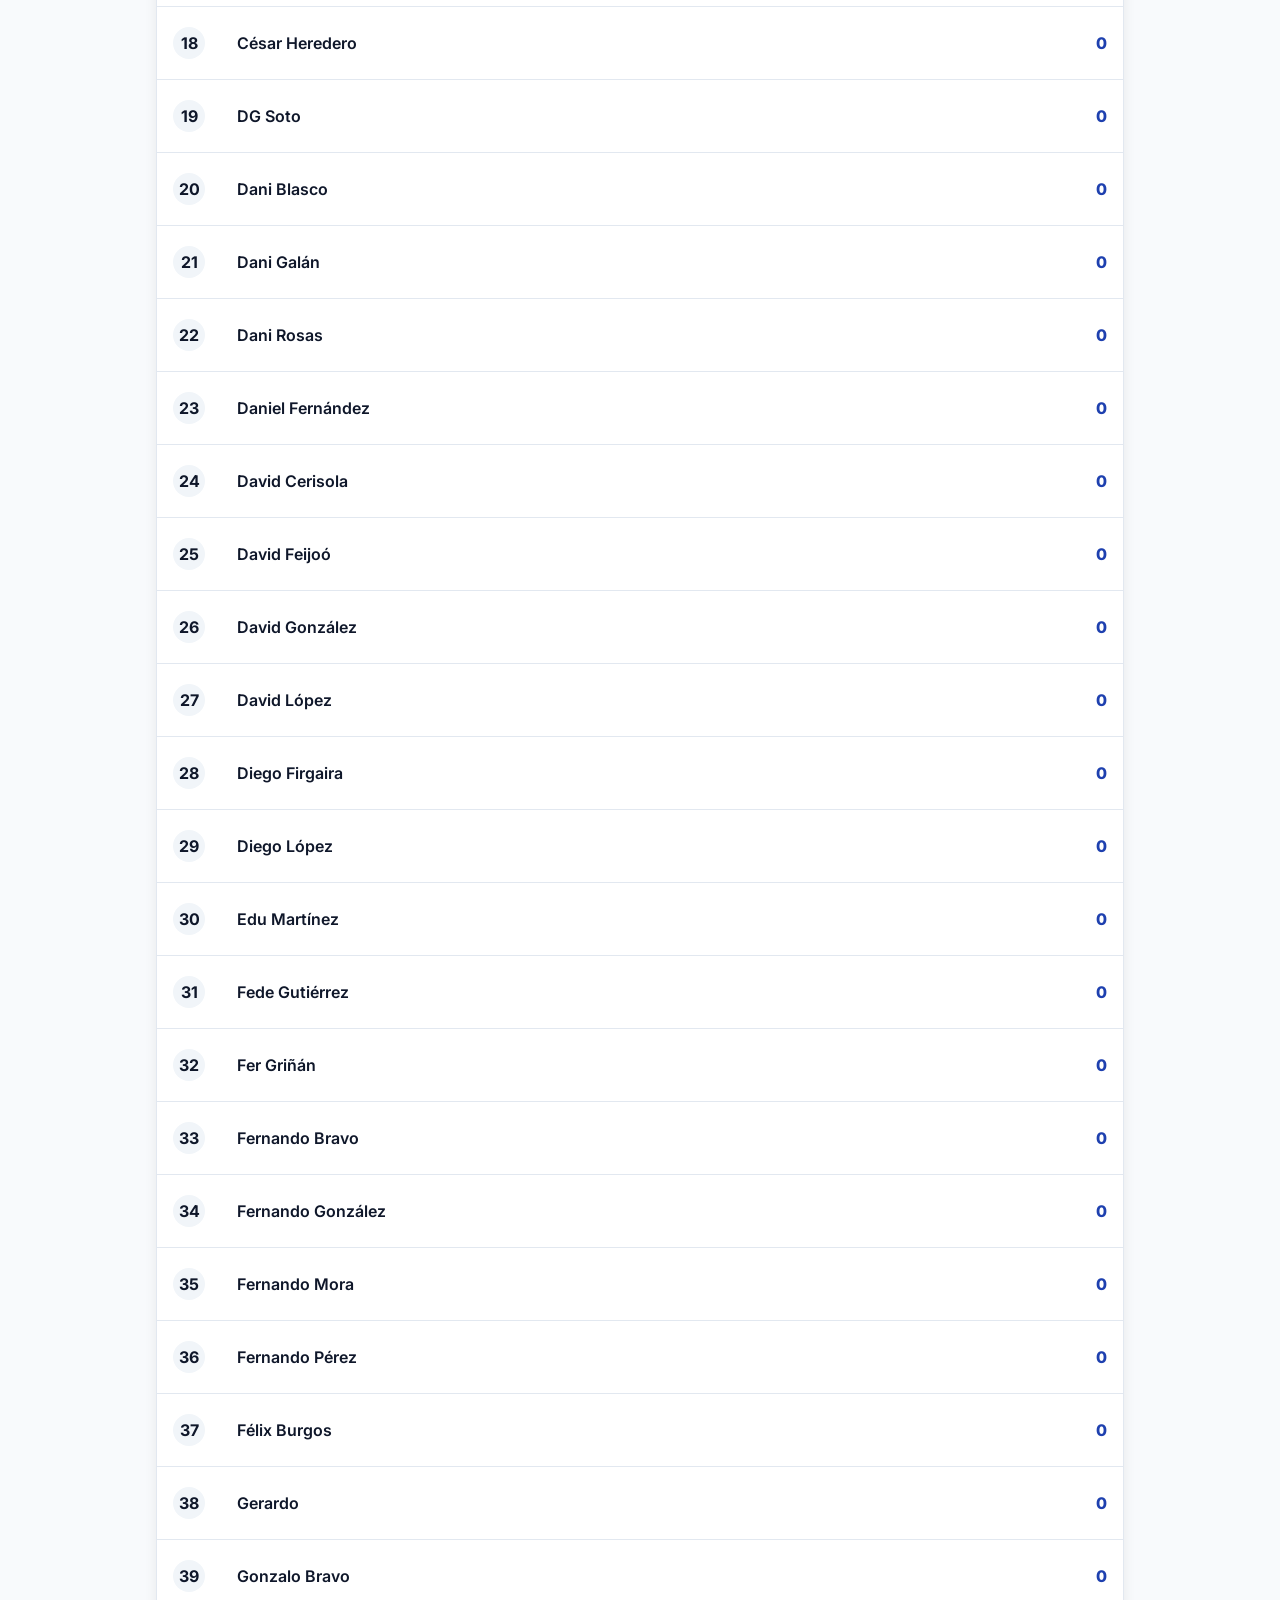
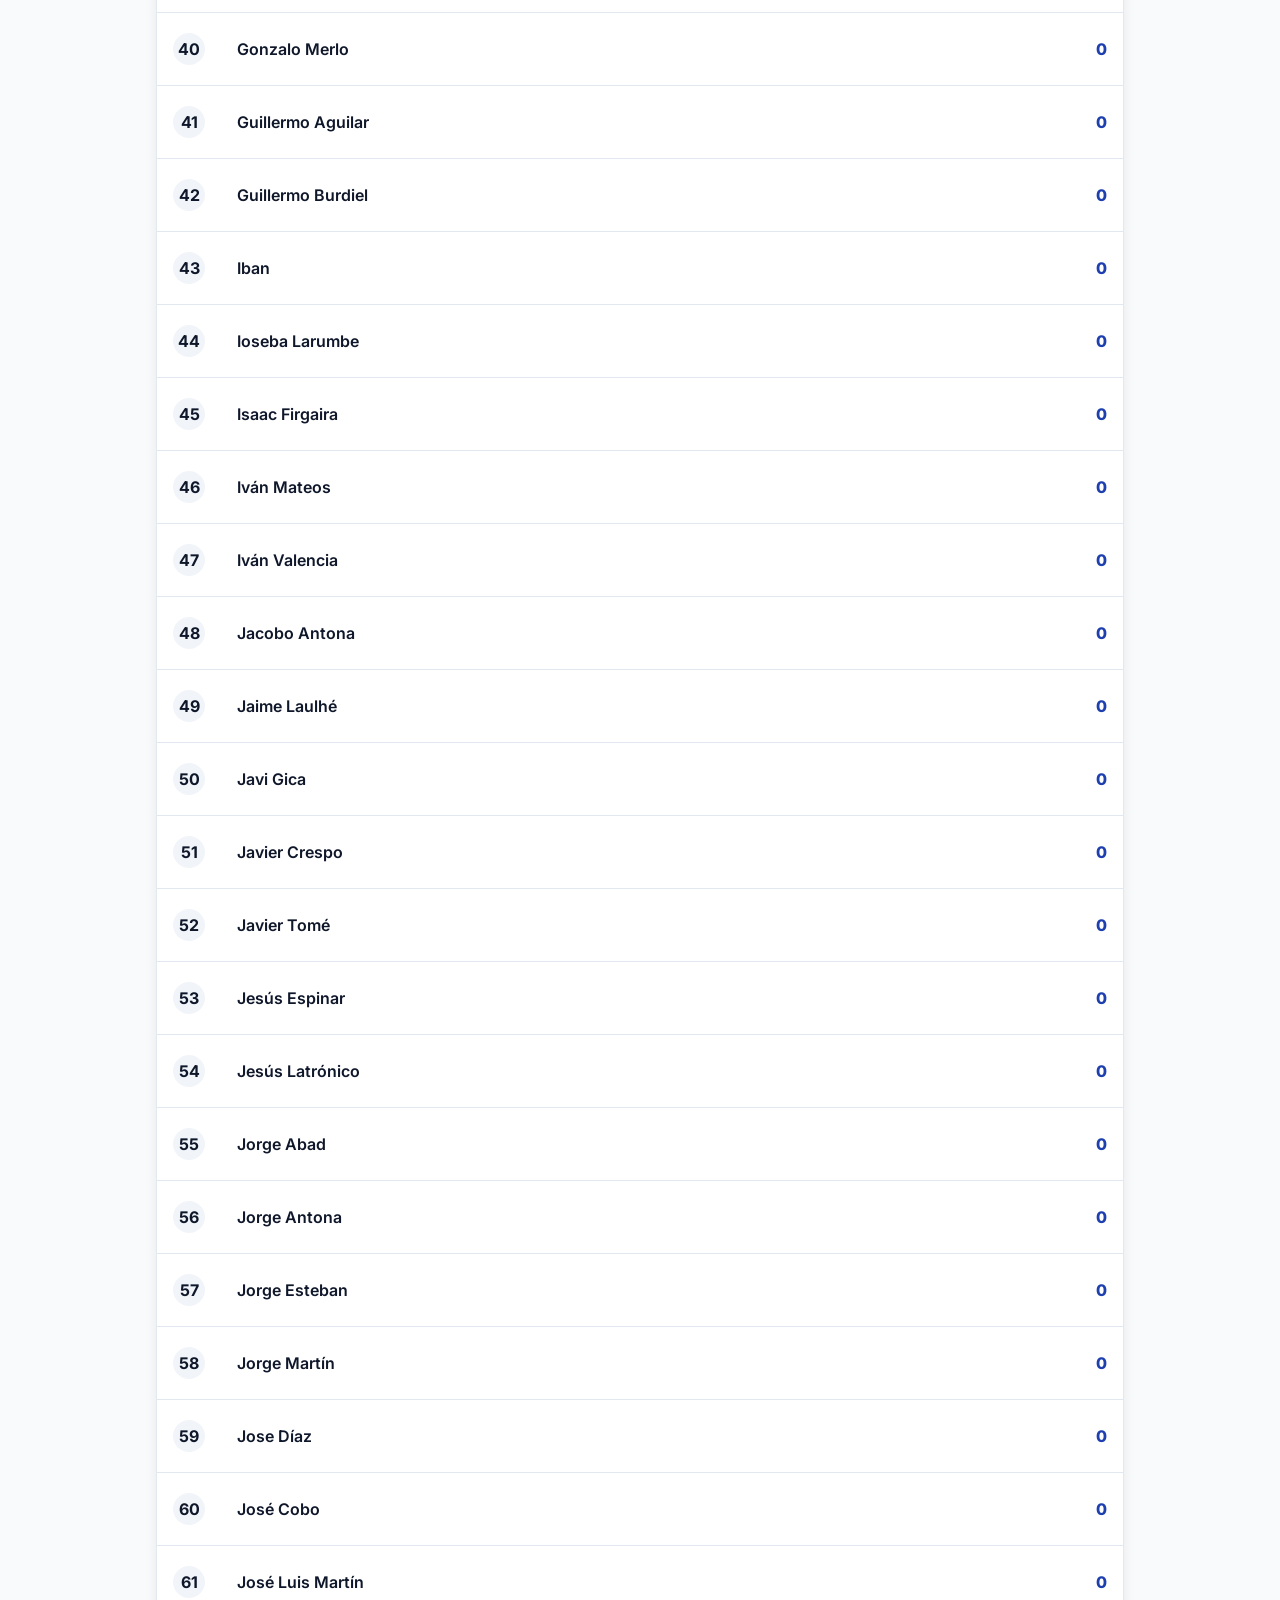
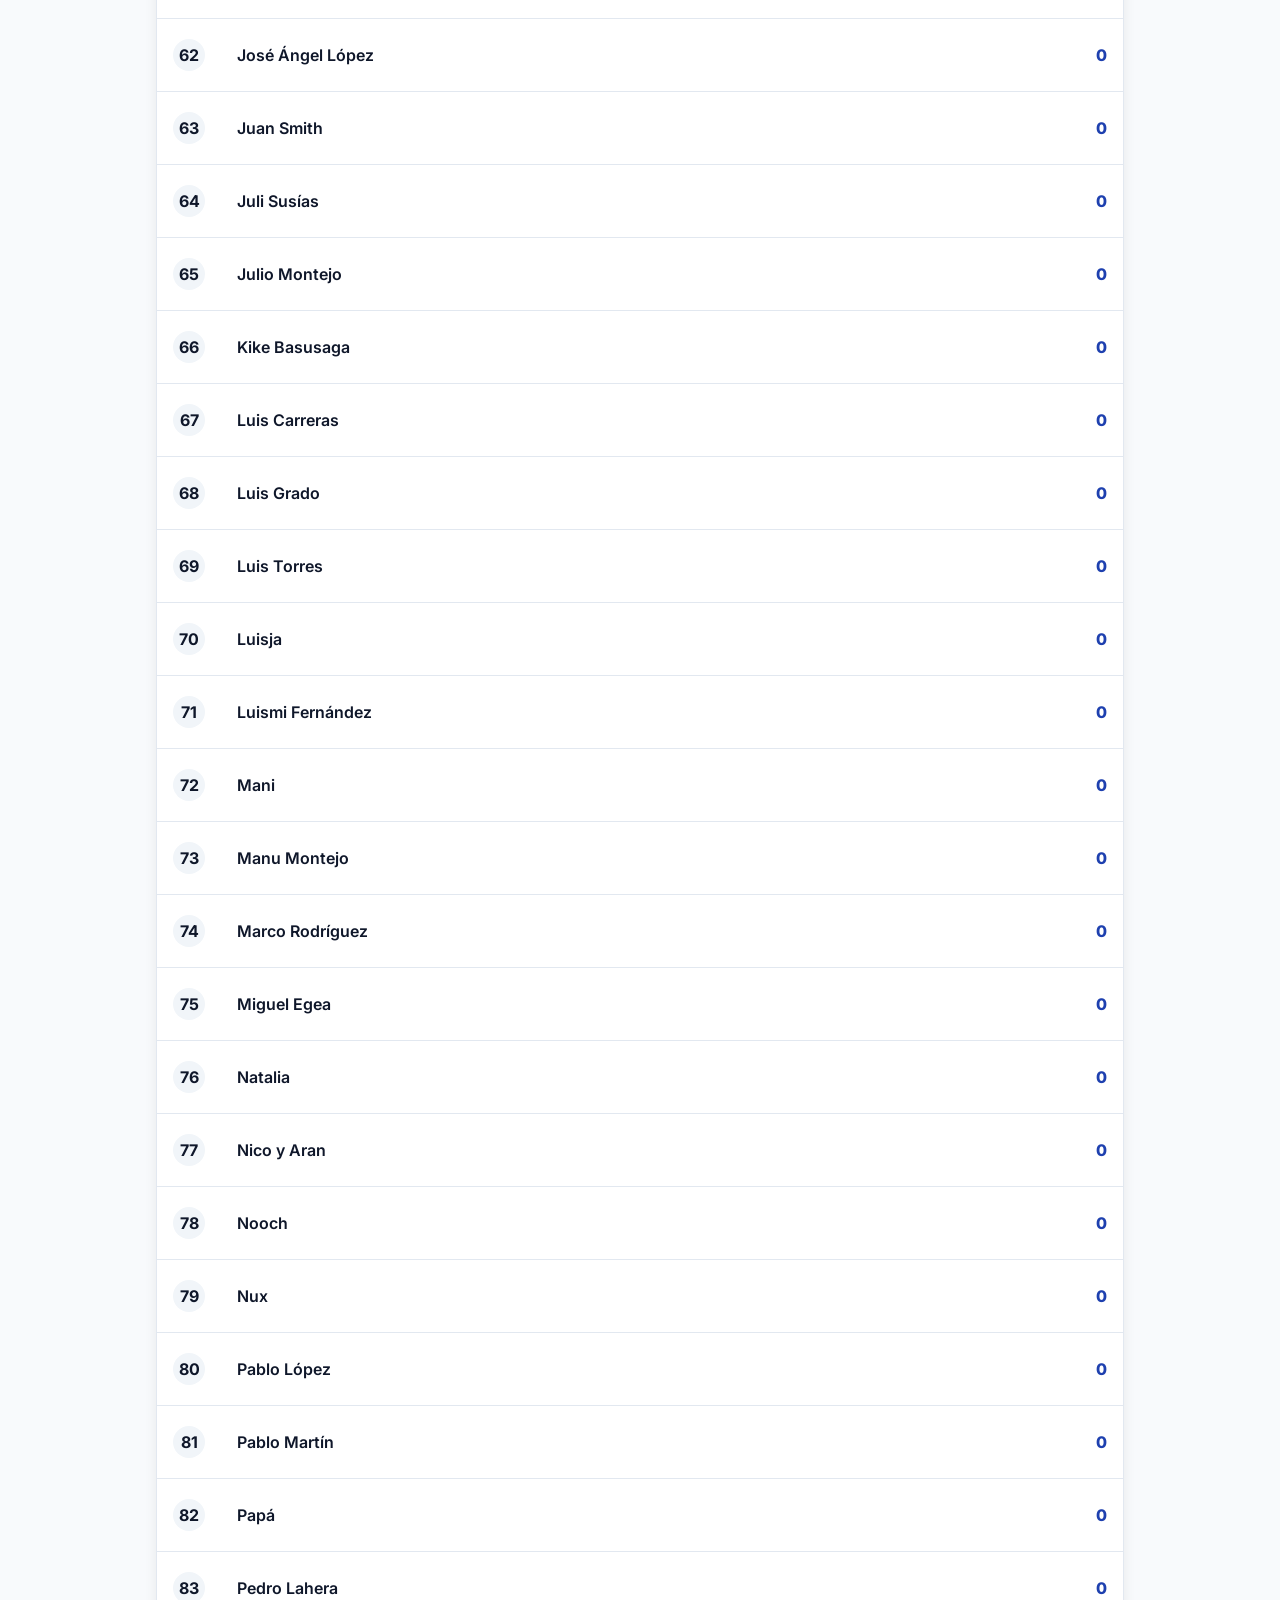
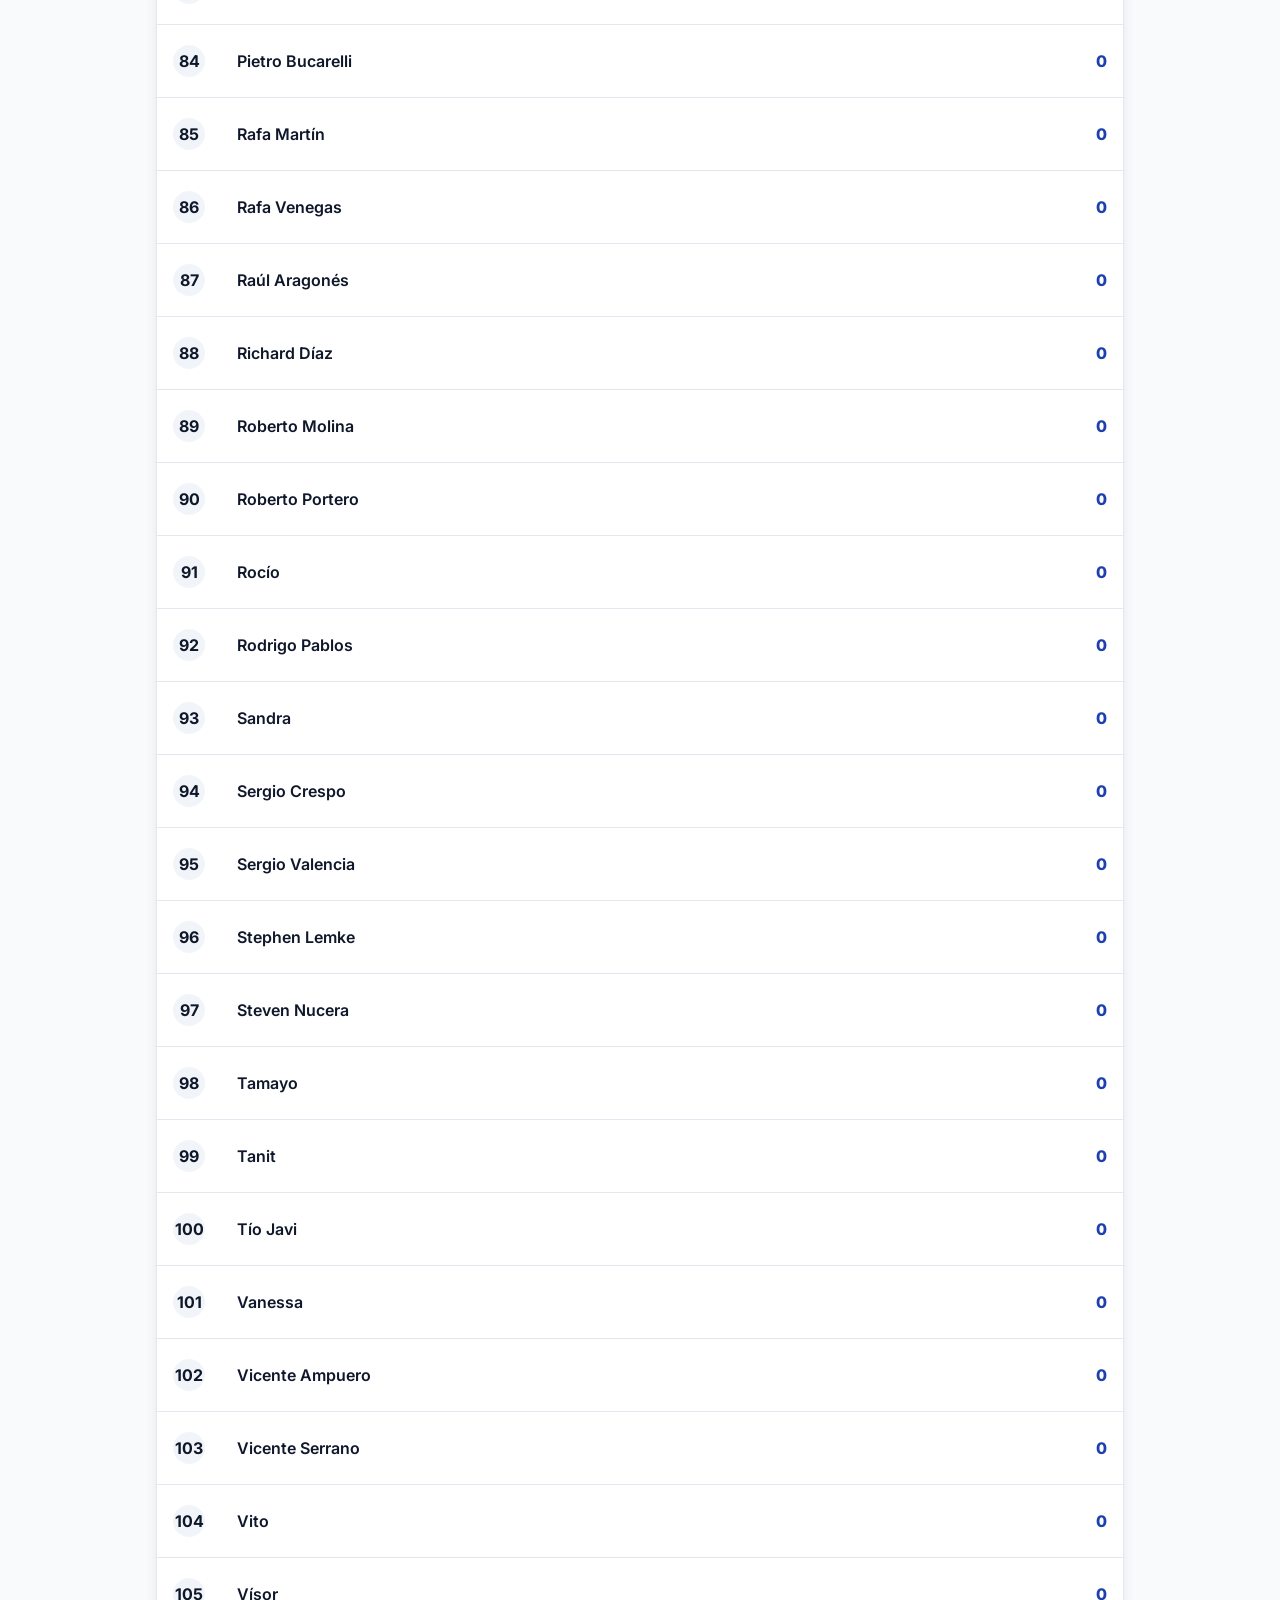
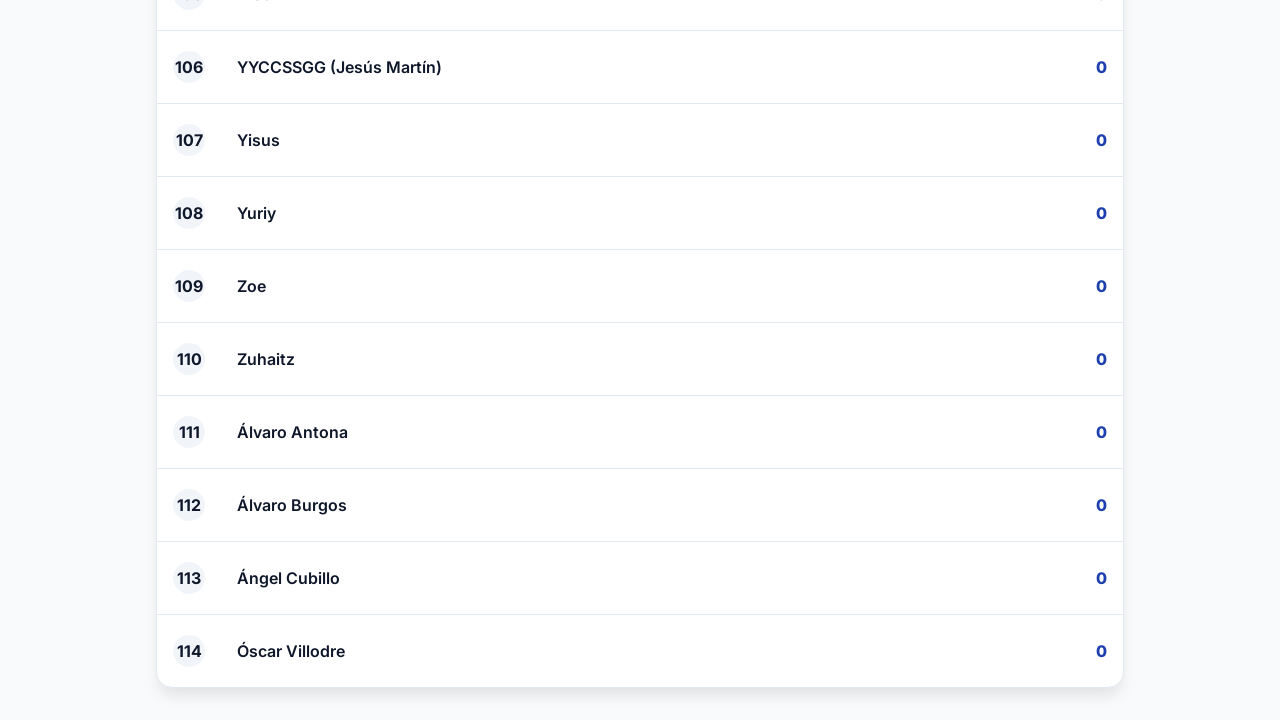
